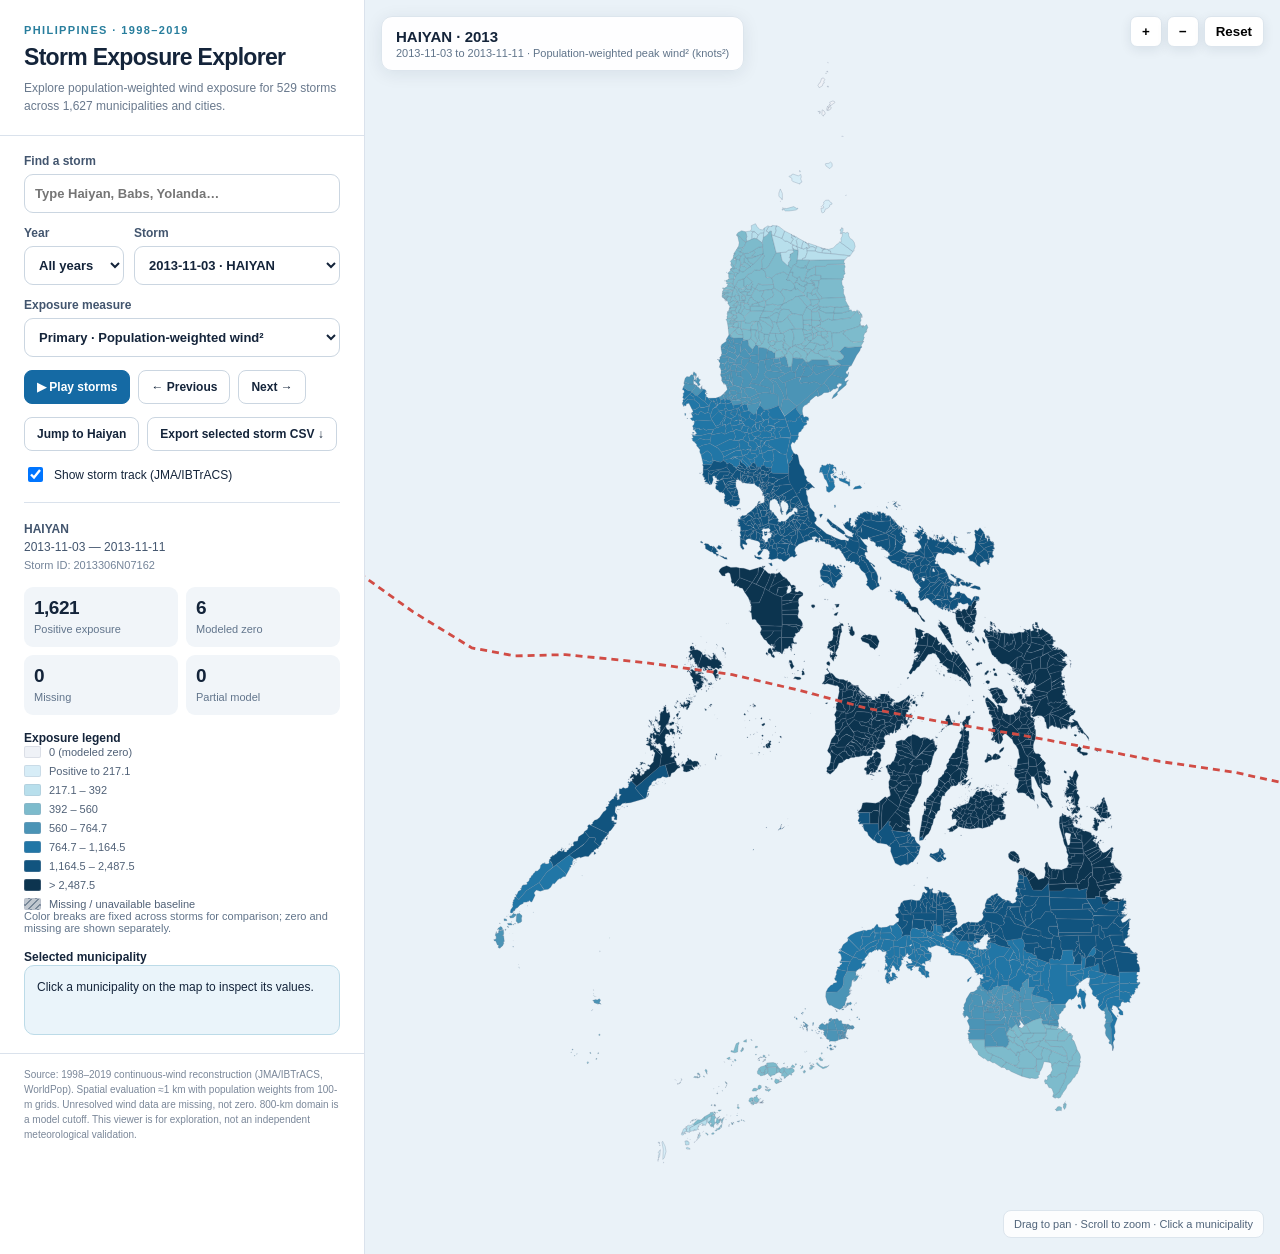
==== static/maps/typhoons/index.html @ 562e50d0 "Add interactive Philippine typhoon exposure map" ====
<!doctype html><html lang="en"><head><meta charset="utf-8"/><meta name="viewport" content="width=device-width,initial-scale=1"/><title>Philippines Storm Exposure Explorer | 1998–2019</title><style>
:root {color-scheme:light;--navy:#14243a;--muted:#69798d;--line:#dae2ec;--panel:#fff;--bg:#f4f7fb;--a:#156aa4;--tint:#eaf4fa}
*{box-sizing:border-box}body{margin:0;background:var(--bg);font-family:Inter,-apple-system,BlinkMacSystemFont,"Segoe UI",sans-serif;color:var(--navy)}
.app{display:grid;grid-template-columns:365px minmax(0,1fr);height:100vh;min-height:640px}
.side{background:white;border-right:1px solid var(--line);display:flex;flex-direction:column;overflow-y:auto;z-index:2}
.side-head{padding:24px 24px 15px;border-bottom:1px solid var(--line)}
.eyebrow{font-size:11px;letter-spacing:1.4px;font-weight:800;text-transform:uppercase;color:#287e9d}
h1{font-size:23px;line-height:1.19;letter-spacing:-.7px;margin:8px 0 8px}p{line-height:1.5}.small{font-size:12px;color:var(--muted)}
.controls{padding:18px 24px;display:grid;gap:13px}label.field{display:grid;gap:6px;color:#42556e;font-size:12px;font-weight:700}
select,input{height:39px;border:1px solid #cbd6e1;border-radius:9px;background:#fff;color:var(--navy);padding:0 10px;width:100%;font:inherit;font-size:13px;outline:none}select:focus,input:focus{border-color:#429bb3;box-shadow:0 0 0 3px #429bb321}
.control-row{display:grid;grid-template-columns:100px 1fr;gap:10px}
.buttons{display:flex;gap:8px;flex-wrap:wrap}.btn{cursor:pointer;padding:9px 12px;font-size:12px;font-weight:700;border:1px solid #cbd6e1;border-radius:8px;background:white;color:var(--navy)}.btn:hover{background:#f0f7fb}.btn.main{background:#156aa4;border-color:#156aa4;color:white}
hr{border:0;border-top:1px solid var(--line);margin:4px 0}.meta{font-size:12px;color:#42556e;line-height:1.5}.legend{display:grid;gap:7px}.legend-row{display:flex;gap:8px;align-items:center;font-size:11px;color:#506177}.swatch{width:17px;height:12px;flex-shrink:0;border:1px solid #a2aabb44;border-radius:2px}
.stats{display:grid;grid-template-columns:1fr 1fr;gap:8px}.stat{background:#f1f5f9;border-radius:9px;padding:10px}.stat b{display:block;font-size:19px;letter-spacing:-.5px}.stat span{color:#62758c;font-size:11px}
.click-info{background:#eaf4fa;border:1px solid #bcdbe8;border-radius:10px;padding:12px;font-size:12px;line-height:1.65;min-height:70px}
.main-area{position:relative;min-width:0;display:flex;flex-direction:column}.map-top{position:absolute;top:16px;left:16px;right:16px;z-index:3;pointer-events:none;display:flex;gap:10px;align-items:start;justify-content:space-between}.map-top>*{pointer-events:auto}
.map-badge{box-shadow:0 3px 18px #10243d15;background:#fffffff0;border:1px solid #dce5ed;padding:11px 14px;border-radius:11px;max-width:380px}.map-badge strong{display:block;font-size:15px}.map-badge small{display:block;margin-top:2px;color:#60748a;font-size:11px}
.map-tools{display:flex;gap:5px}.map-tools button{font-weight:700;border:1px solid #dce5ed;background:white;border-radius:7px;cursor:pointer;box-shadow:0 3px 12px #10243d15;padding:7px 11px}
.map{background:#eaf2f8;flex:1;min-height:0;overflow:hidden;position:relative;cursor:grab;touch-action:none}.map:active{cursor:grabbing}
#mapSvg{width:100%;height:100%;display:block}.muni{stroke:#64778d;stroke-width:.26;vector-effect:non-scaling-stroke;cursor:crosshair;transition:fill .06s}.muni:hover{stroke:#111827;stroke-width:1.2}.muni.chosen{stroke:#111827;stroke-width:2;filter:drop-shadow(0 0 1px #0006)}
.track{stroke:#d14c45;stroke-width:2.8;stroke-dasharray:7 5;fill:none;pointer-events:none;vector-effect:non-scaling-stroke}.track-off{display:none}
#tip{position:fixed;pointer-events:none;background:#13273aea;color:white;padding:10px 12px;border-radius:8px;box-shadow:0 5px 25px #0005;z-index:100;font-size:12px;line-height:1.6;max-width:290px;display:none}
.bottom{position:absolute;bottom:16px;right:16px;z-index:2;background:#ffffffdb;padding:7px 10px;border:1px solid #dce5ed;border-radius:8px;font-size:11px;color:#50647a}
.loader{position:absolute;inset:0;background:#f2f6fbe8;z-index:10;display:flex;flex-direction:column;align-items:center;justify-content:center;gap:12px;color:#16334b;font-weight:700}
.spinner{width:32px;height:32px;border-radius:100%;border:4px solid #d8e7f0;border-top-color:#2279a1;animation:spin .8s linear infinite}@keyframes spin{to{transform:rotate(360deg)}}
.hint{font-size:11px;color:#61748a}.footer{font-size:10px;color:#7a8799;padding:13px 24px;border-top:1px solid var(--line);line-height:1.5}
@media(max-width:820px){.app{display:flex;flex-direction:column;height:auto;min-height:100vh}.side{max-height:none}.main-area{height:76vh;min-height:540px}.controls{grid-template-columns:1fr 1fr}.wide{grid-column:1/-1}.side-head{padding:14px 18px}.controls{padding:12px 18px}.footer{padding:10px 18px}}
</style></head><body>
<div class="app"><aside class="side">
 <div class="side-head"><div class="eyebrow">Philippines · 1998–2019</div><h1>Storm Exposure Explorer</h1><p class="small" style="margin:5px 0">Explore population-weighted wind exposure for 529 storms across 1,627 municipalities and cities.</p></div>
 <div class="controls">
  <label class="field">Find a storm<input id="search" placeholder="Type Haiyan, Babs, Yolanda…" autocomplete="off"/></label>
  <div class="control-row"><label class="field">Year<select id="year"><option value="all">All years</option></select></label><label class="field">Storm<select id="storm"></select></label></div>
  <label class="field">Exposure measure<select id="metric"><option value="wind_squared_peak_kn2">Primary · Population-weighted wind²</option></select></label>
  <div class="buttons"><button class="btn main" id="play">▶ Play storms</button><button class="btn" id="prev">← Previous</button><button class="btn" id="next">Next →</button></div>
  <div class="buttons"><button class="btn" id="jump">Jump to Haiyan</button><button class="btn" id="download">Export selected storm CSV ↓</button></div>
  <label style="display:flex;gap:8px;align-items:center;font-size:12px"><input type="checkbox" id="tracktoggle" checked style="width:15px;height:15px"/>Show storm track (JMA/IBTrACS)</label>
  <hr/>
  <div id="storm-meta" class="meta">Loading storm information…</div>
  <div class="stats"><div class="stat"><b id="positive">–</b><span>Positive exposure</span></div><div class="stat"><b id="zero">–</b><span>Modeled zero</span></div><div class="stat"><b id="unresolved">–</b><span>Missing</span></div><div class="stat"><b id="partial">–</b><span>Partial model</span></div></div>
  <div class="field"><strong style="font-size:12px">Exposure legend</strong><div id="legend" class="legend"></div><div class="hint">Color breaks are fixed across storms for comparison; zero and missing are shown separately.</div></div>
  <div class="field"><strong style="font-size:12px">Selected municipality</strong><div id="detail" class="click-info">Click a municipality on the map to inspect its values.</div></div>
 </div>
 <div class="footer">Source: 1998–2019 continuous-wind reconstruction (JMA/IBTrACS, WorldPop). Spatial evaluation ≈1 km with population weights from 100-m grids. Unresolved wind data are missing, not zero. 800-km domain is a model cutoff. This viewer is for exploration, not an independent meteorological validation.</div>
</aside><section class="main-area">
 <div class="map-top"><div class="map-badge"><strong id="map-title">Select a storm</strong><small id="map-sub">Population-weighted wind exposure by municipality</small></div><div class="map-tools"><button id="zin" title="Zoom in">+</button><button id="zout" title="Zoom out">−</button><button id="reset" title="Reset map zoom">Reset</button></div></div>
 <div id="map" class="map"><svg id="mapSvg" xmlns="http://www.w3.org/2000/svg" viewBox="0 0 1000 1370" preserveAspectRatio="xMidYMid meet"><defs><pattern id="misspat" width="8" height="8" patternUnits="userSpaceOnUse"><rect width="8" height="8" fill="#c0c7cf"/><path d="M0 8L8 0" stroke="#788898" stroke-width="1"/></pattern></defs><g id="zoom"><g id="polygons"></g><path id="trackpath" class="track"/></g></svg><div class="bottom">Drag to pan · Scroll to zoom · Click a municipality</div></div>
 <div id="loader" class="loader"><div class="spinner"></div><div id="loading-text">Loading 529-storm exposure data…</div></div>
</section></div><div id="tip"></div>
<script>
const GEO=[{"k":"1_1","n":"Bangued","p":"Abra","d":"M409.0,318.4L415.7,323.4L414.6,324.0L412.9,323.0L411.5,323.7L411.8,326.5L414.1,329.2L409.3,328.5L408.8,322.7L406.4,319.5L406.1,316.5L403.6,314.5L405.0,312.1L409.1,316.4Z"},{"k":"1_2","n":"Boliney","p":"Abra","d":"M431.2,334.4L437.3,335.9L435.4,339.9L421.1,340.2L420.6,334.6Z"},{"k":"1_3","n":"Bucay","p":"Abra","d":"M417.5,322.1L422.3,323.0L422.8,325.1L420.7,325.4L418.1,331.6L414.5,331.6L414.1,329.2L413.0,327.8L415.9,328.0L415.1,324.0Z"},{"k":"1_4","n":"Bucloc","p":"Abra","d":"M431.2,334.4L422.6,334.6L422.6,332.5L429.6,330.7Z"},{"k":"1_5","n":"Daguioman","p":"Abra","d":"M436.6,328.1L437.9,329.1L437.3,335.9L431.2,334.4L429.6,330.7Z"},{"k":"1_6","n":"Danglas","p":"Abra","d":"M415.0,313.7L411.3,316.5L410.1,315.1L408.5,315.7L405.0,312.1L407.5,306.7L414.0,304.5L414.2,312.4Z"},{"k":"1_7","n":"Dolores","p":"Abra","d":"M417.5,316.2L421.9,316.4L421.7,317.7L420.7,318.9L419.6,318.9L419.7,319.6L413.4,318.8L416.7,314.8Z"},{"k":"1_8","n":"La Paz","p":"Abra","d":"M416.1,316.1L413.1,319.2L410.2,319.5L409.0,318.5L408.5,315.7L410.1,315.1L411.1,316.5L412.9,316.2L415.7,313.0L417.0,313.1Z"},{"k":"1_9","n":"Lacub","p":"Abra","d":"M433.7,311.2L446.5,310.9L447.0,315.1L444.7,316.3L431.3,318.1L426.4,315.6L429.7,309.8Z"},{"k":"1_10","n":"Lagangilang","p":"Abra","d":"M426.4,315.6L422.3,323.0L418.3,322.9L417.5,322.1L417.9,319.9L417.2,319.4L419.7,319.6L419.6,318.9L420.7,318.9L421.7,317.7L422.1,312.8Z"},{"k":"1_11","n":"Lagayan","p":"Abra","d":"M423.7,307.8L419.8,312.1L417.7,311.5L416.9,312.1L417.0,313.1L415.0,313.7L414.2,312.4L414.0,304.5L417.0,302.2Z"},{"k":"1_12","n":"Langiden","p":"Abra","d":"M408.7,322.4L408.7,323.5L405.0,322.5L404.2,324.1L400.7,324.1L400.8,321.1L403.6,314.5L406.1,316.5L406.4,319.5Z"},{"k":"1_13","n":"Licuan-Baay","p":"Abra","d":"M431.1,318.1L435.7,317.5L435.4,320.1L433.3,324.1L435.6,325.9L436.6,328.2L429.6,330.7L424.6,327.8L422.1,323.8L426.4,315.6Z"},{"k":"1_14","n":"Luba","p":"Abra","d":"M414.8,336.3L416.7,338.2L420.9,338.4L421.1,340.2L414.8,346.3L410.5,343.1L413.0,338.2Z"},{"k":"1_15","n":"Malibcong","p":"Abra","d":"M446.0,324.1L437.6,329.1L435.6,325.9L433.3,324.1L435.4,320.1L435.7,317.5L444.7,316.3L446.7,322.0Z"},{"k":"1_16","n":"Manabo","p":"Abra","d":"M414.5,331.6L419.7,332.1L419.2,333.3L420.6,334.6L420.9,338.4L416.7,338.2L414.3,335.5L413.6,333.7Z"},{"k":"1_17","n":"PeÃ±arrubia","p":"Abra","d":"M414.6,324.0L415.9,326.2L415.4,328.2L412.9,327.7L411.5,325.6L411.9,323.3Z"},{"k":"1_18","n":"Pidigan","p":"Abra","d":"M405.7,323.2L407.5,322.7L409.2,324.0L409.4,327.9L407.6,329.8L403.9,325.7L404.3,323.0L405.0,322.5Z"},{"k":"1_19","n":"Pilar","p":"Abra","d":"M407.3,332.8L411.3,333.6L411.1,335.7L410.0,338.7L408.8,339.1L408.6,342.3L405.7,342.5L404.4,339.5L404.7,337.9Z"},{"k":"1_20","n":"Sallapadan","p":"Abra","d":"M429.6,330.7L422.6,332.5L422.6,334.6L420.8,334.6L419.2,333.3L419.7,332.1L418.1,331.6L420.7,325.4L422.8,325.1L424.6,327.8Z"},{"k":"1_21","n":"San Isidro","p":"Abra","d":"M410.2,330.8L411.0,333.5L407.3,332.8L407.6,329.8L408.8,328.5L414.1,329.2L414.1,330.7Z"},{"k":"1_22","n":"San Juan","p":"Abra","d":"M424.2,310.9L422.1,312.8L421.9,316.4L417.5,316.2L416.6,314.4L416.9,311.9L419.8,312.1L422.4,309.2Z"},{"k":"1_23","n":"San Quintin","p":"Abra","d":"M404.0,325.6L407.7,330.2L403.3,328.5L400.4,329.9L399.3,329.3L399.2,327.4L400.7,324.1L404.2,324.1Z"},{"k":"1_24","n":"Tayum","p":"Abra","d":"M415.5,318.7L417.9,319.9L417.5,322.1L415.7,323.4L410.4,319.5Z"},{"k":"1_25","n":"Tineg","p":"Abra","d":"M435.7,295.1L437.6,297.4L438.4,303.0L439.7,303.7L442.9,303.1L445.3,304.8L446.5,310.9L434.0,311.3L429.7,309.8L426.4,315.6L422.1,312.8L424.2,310.9L422.4,309.2L423.7,307.8L417.0,302.2L417.4,301.2L418.4,299.6L422.2,298.4L425.8,294.9L431.4,295.6L432.7,293.6Z"},{"k":"1_26","n":"Tubo","p":"Abra","d":"M435.4,339.9L431.8,346.9L431.8,349.4L430.3,351.3L423.3,351.3L420.9,353.4L418.1,353.5L415.3,353.1L414.9,351.6L413.7,350.8L414.8,350.5L415.2,348.6L414.2,347.2L421.1,340.2Z"},{"k":"1_27","n":"Villaviciosa","p":"Abra","d":"M414.1,330.7L413.6,333.7L414.8,336.3L413.0,338.2L410.5,343.1L408.6,342.3L408.8,339.1L410.0,338.7L411.3,334.0L410.2,330.8Z"},{"k":"2_28","n":"Buenavista","p":"Agusan del Norte","d":"M762.8,950.1L763.4,961.4L765.7,963.8L765.6,965.7L747.4,966.6L747.6,960.6L755.8,960.1L758.7,950.2L761.2,950.8Z"},{"k":"2_29","n":"Butuan City","p":"Agusan del Norte","d":"M771.7,945.6L783.7,945.5L780.8,950.1L778.9,955.7L779.0,958.8L776.7,963.0L777.8,965.2L765.6,965.7L765.7,963.8L763.4,961.4L762.8,950.1L768.1,947.7L771.8,948.1Z"},{"k":"2_30","n":"Cabadbaran City","p":"Agusan del Norte","d":"M785.4,933.2L786.0,937.1L784.4,943.3L773.1,943.4L771.6,944.7L768.8,944.7L769.1,943.1L768.1,940.2L768.8,939.8L768.2,940.0L767.9,938.5L771.9,938.6L771.9,935.8L775.6,935.8L775.7,932.8Z"},{"k":"2_31","n":"Carmen","p":"Agusan del Norte","d":"M747.3,946.8L750.4,949.6L752.4,949.6L750.7,952.1L750.8,960.3L747.6,960.6L746.9,959.6L748.7,958.2L748.2,956.8L747.2,956.8L747.2,955.3L746.0,954.6L747.2,952.1L745.0,942.2L745.9,942.4Z"},{"k":"2_32","n":"Jabonga","p":"Agusan del Norte","d":"M765.7,915.7L768.0,923.9L769.7,923.4L770.7,920.9L784.3,920.9L784.5,927.2L770.3,926.8L766.1,925.6L764.3,922.6L762.9,917.4Z"},{"k":"2_33","n":"Kitcharao","p":"Agusan del Norte","d":"M769.5,917.5L769.5,917.7L769.3,917.5ZM769.8,917.2L769.4,917.2L769.8,917.0ZM784.2,920.9L770.7,920.9L770.8,915.5L780.1,917.2L782.8,918.8Z"},{"k":"2_34","n":"Las Nieves","p":"Agusan del Norte","d":"M777.8,965.2L779.2,971.0L766.3,970.8L761.9,973.8L747.7,973.8L747.4,966.6Z"},{"k":"2_35","n":"Magallanes","p":"Agusan del Norte","d":"M771.6,944.7L771.8,948.1L768.8,948.3L768.1,947.5L769.0,946.7L768.1,947.2L767.9,947.8L767.3,947.0L768.8,944.7Z"},{"k":"2_37","n":"Nasipit","p":"Agusan del Norte","d":"M754.5,949.9L758.7,950.2L755.8,960.1L750.8,960.3L750.7,952.1L752.4,949.6L754.2,949.7L753.8,950.9L754.3,951.3Z"},{"k":"2_38","n":"Remedios T. Romualdez","p":"Agusan del Norte","d":"M784.4,943.3L783.7,945.5L771.7,945.6L771.7,944.4L773.1,943.4Z"},{"k":"2_39","n":"Santiago","p":"Agusan del Norte","d":"M785.3,933.0L769.9,932.5L767.9,926.0L770.3,926.8L784.5,927.2Z"},{"k":"2_40","n":"Tubay","p":"Agusan del Norte","d":"M767.9,926.0L769.9,932.5L775.7,932.8L775.6,935.8L771.9,935.8L771.9,938.6L767.9,938.5L768.7,934.8L766.8,931.1L767.1,929.2L766.1,925.6Z"},{"k":"3_41","n":"Bayugan City","p":"Agusan del Sur","d":"M795.0,953.5L795.3,957.0L792.9,957.6L790.6,960.7L790.4,963.1L791.2,966.0L789.7,970.8L779.9,973.1L777.9,965.5L781.1,965.6L780.5,964.6L784.0,961.2L786.8,961.2L786.3,960.2L787.2,958.9L792.8,953.9Z"},{"k":"3_42","n":"Bunawan","p":"Agusan del Sur","d":"M795.7,1001.0L812.9,1000.7L822.8,1001.1L811.5,1014.5L804.8,1014.5L804.8,1012.0L802.2,1011.8L802.2,1010.1L796.1,1012.5L796.8,1010.3L795.5,1009.5L795.1,1006.6L796.4,1005.6L795.3,1003.0L796.1,1001.7Z"},{"k":"3_43","n":"Esperanza","p":"Agusan del Sur","d":"M789.7,970.8L788.2,975.5L788.9,979.5L788.2,981.9L748.0,981.0L747.7,973.8L761.9,973.8L766.3,970.8L779.2,971.0L779.9,973.1Z"},{"k":"3_44","n":"La Paz","p":"Agusan del Sur","d":"M749.0,994.4L791.1,993.4L791.2,995.1L792.6,995.0L791.9,995.2L793.2,995.6L792.9,996.4L794.1,995.8L793.4,996.5L794.5,996.9L795.3,998.8L794.8,999.1L796.5,1000.6L795.7,1001.0L796.1,1001.7L795.3,1003.0L795.8,1004.8L756.2,1004.1L755.1,1003.7L754.2,1000.1L752.8,999.9L751.7,997.6L750.3,997.4Z"},{"k":"3_45","n":"Loreto","p":"Agusan del Sur","d":"M756.2,1004.1L796.1,1004.9L796.4,1005.6L795.2,1007.2L795.5,1009.6L796.6,1009.8L796.7,1010.9L796.1,1012.5L793.7,1013.7L793.7,1019.4L757.8,1019.2L758.3,1016.3L756.9,1014.7L757.2,1010.9L755.7,1007.8Z"},{"k":"3_46","n":"Prosperidad","p":"Agusan del Sur","d":"M802.5,974.7L803.0,979.8L798.3,979.8L798.3,981.9L788.2,981.9L788.9,979.5L788.2,975.5L791.2,966.0L790.4,963.1L790.6,960.7L794.1,957.0L795.2,956.9L795.8,958.6L799.1,962.3L800.8,968.0L803.9,972.7L804.2,973.5Z"},{"k":"3_47","n":"Rosario","p":"Agusan del Sur","d":"M804.8,992.1L808.0,992.4L810.2,994.3L816.1,995.0L821.9,994.6L823.4,992.5L822.5,997.2L824.3,999.3L824.2,1001.0L796.5,1000.6L794.8,999.1L795.3,998.8L794.5,996.9L793.4,996.5L794.1,995.8L792.9,996.4L793.2,995.6L791.8,994.7L791.3,995.2L791.5,994.2L790.9,994.0L791.1,993.4L795.0,993.3L797.8,996.8L800.0,996.1L800.0,993.7Z"},{"k":"3_48","n":"San Francisco","p":"Agusan del Sur","d":"M798.3,979.8L804.8,980.5L806.1,988.1L810.9,987.7L807.4,991.6L808.0,992.4L804.3,992.1L800.2,993.7L800.0,996.1L797.8,996.8L788.2,981.9L798.3,981.9Z"},{"k":"3_49","n":"San Luis","p":"Agusan del Sur","d":"M748.0,981.0L788.2,981.9L791.4,987.3L786.0,987.4L786.1,988.1L784.2,988.2L784.0,993.5L749.0,994.4Z"},{"k":"3_50","n":"Santa Josefa","p":"Agusan del Sur","d":"M803.2,1011.4L804.8,1012.0L804.8,1016.4L807.5,1018.9L808.2,1025.1L806.3,1026.7L802.9,1024.7L802.1,1022.9L802.2,1011.8Z"},{"k":"3_51","n":"Sibagat","p":"Agusan del Sur","d":"M786.8,959.5L786.8,961.2L784.0,961.2L780.5,964.6L781.1,965.6L777.9,965.5L776.7,963.0L779.0,958.8L779.0,955.3L780.8,950.1L782.6,948.1L784.5,943.7L785.9,937.9L785.1,931.8L786.5,932.5L786.9,934.0L793.5,942.4L794.9,948.3L795.0,953.5L792.8,953.9Z"},{"k":"3_52","n":"Talacogon","p":"Agusan del Sur","d":"M791.4,987.3L795.0,993.3L784.0,993.5L784.2,988.2L786.1,988.1L786.0,987.4Z"},{"k":"3_53","n":"Trento","p":"Agusan del Sur","d":"M820.0,1009.3L824.5,1013.5L829.3,1013.0L824.9,1017.2L828.2,1018.2L828.6,1021.9L814.2,1022.0L808.2,1025.1L807.5,1018.9L804.8,1016.4L804.8,1014.5L811.5,1014.5L819.2,1005.2L818.1,1009.0Z"},{"k":"3_54","n":"Veruela","p":"Agusan del Sur","d":"M802.2,1010.1L802.0,1022.3L779.3,1022.1L757.9,1023.1L757.8,1019.2L793.7,1019.4L794.2,1013.0Z"},{"k":"4_55","n":"Altavas","p":"Aklan","d":"M546.9,762.5L548.2,764.7L550.0,765.2L550.2,763.9L551.9,764.1L549.7,767.1L547.6,768.1L540.8,768.0L540.3,765.9L541.8,762.7Z"},{"k":"4_56","n":"Balete","p":"Aklan","d":"M538.6,758.2L539.3,759.7L541.2,760.8L541.8,762.8L540.4,765.4L540.8,768.0L539.8,768.0L537.7,771.4L535.9,769.9L537.8,765.7L536.6,765.9L535.3,763.9L537.2,760.4L536.9,758.5Z"},{"k":"4_57","n":"Banga","p":"Aklan","d":"M536.1,754.5L537.0,755.0L538.3,758.0L536.9,758.5L537.2,760.4L535.3,763.9L533.7,764.0L532.3,762.0L533.9,759.9L533.7,756.3Z"},{"k":"4_58","n":"Batan","p":"Aklan","d":"M547.2,759.5L550.0,760.9L548.3,761.6L548.4,762.0L549.6,761.8L550.2,760.7L552.8,761.7L553.0,762.6L552.3,761.6L550.2,762.3L553.1,762.8L553.0,764.0L550.2,763.9L550.0,765.2L548.2,764.7L546.5,762.0ZM543.1,758.9L542.9,759.5L542.1,759.4ZM538.6,758.4L540.5,757.7L542.3,760.2L543.4,760.1L543.7,758.6L545.1,759.2L546.5,761.8L545.6,761.9L544.7,760.6L543.4,760.7L544.0,762.4L541.7,762.7L541.2,760.8L539.3,759.7Z"},{"k":"4_59","n":"Buruanga","p":"Aklan","d":"M503.9,739.3L511.8,742.9L506.4,743.0L502.9,746.1L499.6,747.3L502.3,743.5L502.6,737.7Z"},{"k":"4_60","n":"Ibajay","p":"Aklan","d":"M518.4,742.4L522.9,742.7L525.4,744.1L526.2,744.1L527.1,743.6L527.3,743.6L525.8,751.1L525.7,755.5L525.0,756.4L521.3,755.8L524.0,750.5L522.0,746.9L518.9,746.1L518.0,744.3Z"},{"k":"4_61","n":"Kalibo","p":"Aklan","d":"M536.8,752.3L536.4,752.6L536.7,752.1ZM538.7,750.0L541.1,753.6L539.0,754.7L538.3,753.7L537.0,755.0L536.1,754.5L536.1,753.1L537.0,751.9L536.8,751.4L537.0,751.1ZM539.0,750.0L538.8,750.0L539.1,750.0ZM539.0,749.9L539.1,749.9L538.9,749.9ZM538.6,749.7L539.0,749.8L538.6,749.9ZM538.5,750.1L538.2,749.8L538.8,749.5ZM539.1,749.4L539.2,749.8L538.9,749.7ZM538.9,749.5L539.0,749.5L538.8,749.6ZM538.1,749.1L538.3,750.2L537.8,750.7ZM538.2,749.1L539.0,749.3L538.3,749.7Z"},{"k":"4_62","n":"Lezo","p":"Aklan","d":"M535.6,754.4L536.0,754.6L535.6,754.7ZM536.0,753.6L534.2,755.2L531.8,753.8L533.9,751.5L535.4,752.3Z"},{"k":"4_63","n":"Libacao","p":"Aklan","d":"M536.2,765.2L536.6,765.9L537.7,765.5L537.8,766.6L535.9,769.8L536.5,771.6L534.8,775.4L531.1,778.7L525.6,780.2L529.8,774.6L529.7,770.7L530.9,767.8L532.5,766.3L534.6,766.6Z"},{"k":"4_64","n":"Madalag","p":"Aklan","d":"M532.5,761.5L532.4,762.7L533.5,763.8L535.3,763.9L536.2,765.2L534.6,766.6L532.5,766.3L530.9,767.8L529.7,770.7L529.8,774.6L525.6,780.2L524.3,778.0L524.9,774.8L523.3,773.9L523.0,770.6L520.9,768.8L521.0,766.1L522.3,764.0Z"},{"k":"4_65","n":"Makato","p":"Aklan","d":"M533.2,748.6L534.4,749.1L534.5,749.6ZM533.1,748.4L534.0,748.9L534.1,749.0L533.7,748.9ZM531.9,748.5L533.0,748.5L533.2,749.0ZM532.5,748.2L532.4,748.2L532.4,748.1ZM533.1,748.4L532.3,748.0L532.2,747.7L532.4,748.0ZM531.7,747.8L532.2,748.2L531.9,748.5L532.2,748.6L532.0,748.7L532.2,748.8L532.0,749.1L532.2,749.4L532.3,748.6L533.6,749.3L533.5,752.2L531.8,753.8L526.5,754.2L528.0,751.0Z"},{"k":"4_66","n":"Malay","p":"Aklan","d":"M507.4,734.5L509.3,736.8L511.8,742.9L503.9,739.3L502.5,737.6L507.0,736.1ZM508.1,734.1L507.9,734.0L507.9,733.9ZM505.4,730.1L505.9,732.6L507.2,733.3L506.8,734.4L504.2,731.3Z"},{"k":"4_67","n":"Malinao","p":"Aklan","d":"M531.1,753.8L534.8,755.1L534.7,755.5L533.8,756.0L533.6,756.4L533.3,756.6L533.1,756.8L533.9,756.6L533.3,761.0L522.3,764.0L521.2,762.3L522.0,759.5L521.3,755.8L524.9,756.4L525.8,754.3Z"},{"k":"4_68","n":"Nabas","p":"Aklan","d":"M508.5,735.2L511.0,736.4L514.7,740.6L518.4,742.4L518.0,744.3L518.9,746.1L517.7,746.2L511.8,742.9Z"},{"k":"4_69","n":"New Washington","p":"Aklan","d":"M542.8,758.9L542.6,758.8L542.6,758.7ZM542.9,758.1L543.5,758.2L542.5,758.4ZM540.4,757.8L540.4,757.8L540.4,757.9ZM542.5,757.3L542.5,758.2L542.2,758.2ZM541.9,756.7L541.6,756.6L541.8,756.4ZM542.2,755.7L542.5,756.5L544.6,758.6L542.7,757.3ZM540.4,755.6L540.9,755.4L540.8,755.9ZM541.2,753.7L547.0,758.5L546.6,759.7L540.8,754.5L539.3,755.5L540.1,756.9L541.3,757.1L540.8,757.4L541.6,757.4L541.3,758.1L542.1,758.9L540.7,758.7L540.5,757.7L539.7,758.3L538.2,757.9L536.8,755.5L537.3,754.5L538.3,753.7L538.9,754.7L539.8,754.0L540.3,754.5Z"},{"k":"4_70","n":"Numancia","p":"Aklan","d":"M537.7,749.7L537.3,749.6L537.6,749.3ZM535.3,749.3L535.5,749.4L535.3,749.4ZM537.5,749.5L537.9,749.3L537.9,749.6ZM537.9,749.1L537.9,749.3L537.8,749.1ZM535.7,749.5L537.6,749.1L537.0,749.6L537.7,750.7L536.0,753.1L533.9,751.5L533.3,749.8L535.7,749.3L535.7,749.6L536.2,750.4ZM534.5,749.5L534.8,749.1L535.2,749.3Z"},{"k":"4_71","n":"Tangalan","p":"Aklan","d":"M527.6,745.1L528.9,745.6L529.9,745.0L531.8,747.5L528.3,750.6L526.5,754.2L525.8,754.3L527.3,743.6Z"},{"k":"5_72","n":"Bacacay","p":"Albay","d":"M647.3,639.0L647.2,638.9L647.2,638.9ZM644.8,637.5L646.1,638.0L647.4,640.5L644.7,639.7L644.2,638.2ZM645.0,637.2L644.3,637.3L644.4,637.0ZM645.8,636.3L645.5,636.5L645.6,636.2ZM650.5,635.4L650.3,635.5L650.4,635.2ZM640.0,633.8L643.6,636.1L643.6,638.4L644.6,639.6L639.2,636.7L638.9,635.8ZM652.6,633.4L653.2,634.7L651.6,634.6L652.4,634.2L651.9,633.7ZM650.5,632.7L650.9,632.6L650.9,632.7ZM647.1,631.4L648.0,632.2L648.6,631.6L650.2,632.2L650.2,632.9L651.9,633.1L651.4,634.4L648.6,636.5L650.5,639.5L648.5,640.6L647.7,640.7L647.5,638.5L647.0,639.4L646.1,637.2L645.2,637.1L646.2,636.7L646.2,634.1L646.9,634.0L646.0,632.9Z"},{"k":"5_74","n":"Camalig","p":"Albay","d":"M632.6,644.5L633.5,651.9L632.2,652.6L629.4,652.0L627.0,650.3L624.5,650.8L628.3,646.3L630.6,640.5L634.0,638.5Z"},{"k":"5_75","n":"Daraga","p":"Albay","d":"M636.0,648.7L636.6,653.4L637.6,655.2L632.9,655.1L629.9,656.2L629.2,655.4L629.4,654.4L631.6,653.8L631.9,652.2L633.5,651.9L632.5,644.8L634.0,638.5L637.1,645.1Z"},{"k":"5_76","n":"Guinobatan","p":"Albay","d":"M628.3,646.3L623.7,651.7L622.6,650.5L621.7,650.7L620.2,648.5L619.1,648.4L622.1,644.4L630.2,636.7L634.0,638.5L630.6,640.5Z"},{"k":"5_77","n":"Jovellar","p":"Albay","d":"M627.0,650.3L631.9,652.3L631.6,653.8L629.4,654.4L628.9,655.5L625.9,654.7L620.4,656.7L620.2,655.2L623.6,653.0L624.5,650.8Z"},{"k":"5_78","n":"Legazpi City","p":"Albay","d":"M639.4,646.5L640.2,647.6L641.1,647.5L641.4,648.5L640.6,650.5L638.8,650.5L639.9,651.5L639.0,652.3L641.6,653.6L643.2,653.1L646.9,654.0L642.2,656.1L640.1,658.0L638.4,657.0L636.6,653.4L636.0,648.7L637.1,645.1L634.0,638.5L639.8,641.8Z"},{"k":"5_79","n":"Libon","p":"Albay","d":"M612.3,632.1L615.8,633.5L618.0,636.4L614.9,641.0L605.3,648.0L605.1,646.2L606.7,644.7L606.2,643.3L607.9,642.5L604.1,637.6L609.6,634.3L610.5,635.3L611.5,635.0L611.8,632.7Z"},{"k":"5_80","n":"Ligao City","p":"Albay","d":"M631.0,635.2L634.0,638.5L630.2,636.7L622.1,644.4L619.1,648.6L612.7,650.6L612.6,654.6L611.4,654.2L610.4,655.4L607.3,656.5L606.5,655.2L608.5,654.2L614.3,646.5L616.2,645.6L617.4,641.8L618.6,640.4L619.5,640.7L627.8,633.9Z"},{"k":"5_81","n":"Malilipot","p":"Albay","d":"M636.8,632.3L639.6,633.5L639.6,634.9L634.0,638.5L635.6,632.7ZM645.3,632.0L646.8,631.4L646.0,632.9Z"},{"k":"5_82","n":"Malinao","p":"Albay","d":"M635.4,627.3L636.1,626.8L637.0,629.0L631.3,632.6L626.4,630.7L626.0,629.8L626.6,628.0L632.7,625.8L635.3,625.5L636.1,626.5Z"},{"k":"5_83","n":"Manito","p":"Albay","d":"M647.0,647.1L650.2,646.7L650.5,648.1L652.6,648.4L650.3,653.8L649.3,654.3L643.2,653.2L645.0,650.9L645.2,648.9L646.5,649.0Z"},{"k":"5_84","n":"Oas","p":"Albay","d":"M605.0,653.3L604.9,653.4L605.0,653.3ZM627.8,633.9L619.5,640.7L618.6,640.4L617.4,641.8L616.2,645.6L614.3,646.5L608.5,654.2L606.4,655.2L605.8,653.0L604.5,652.8L605.6,651.1L605.3,648.0L614.9,641.0L618.0,636.4L623.1,636.7L626.8,631.2Z"},{"k":"5_85","n":"Pio Duran","p":"Albay","d":"M619.6,648.4L624.0,652.1L622.4,654.1L620.2,655.2L620.4,656.7L619.1,657.8L615.3,654.2L613.7,653.6L612.6,654.6L612.7,650.6Z"},{"k":"5_86","n":"Polangui","p":"Albay","d":"M626.2,628.0L626.0,629.8L627.0,631.0L623.1,636.7L618.0,636.4L615.8,633.5L613.4,632.9L613.4,631.8L615.7,630.6L617.5,630.0L619.6,630.8Z"},{"k":"5_87","n":"Rapu-Rapu","p":"Albay","d":"M660.6,640.5L661.1,640.8L660.9,640.9ZM666.4,639.8L671.9,641.5L672.8,644.2L670.6,644.5L667.1,643.2L664.7,643.3L661.3,641.9ZM655.7,635.8L655.9,638.0L657.3,636.0L658.3,636.3L659.1,638.1L660.3,637.4L659.6,636.8L660.3,636.6L664.3,638.1L661.8,638.6L662.2,639.6L658.7,641.2L656.5,640.5L656.4,639.6L653.4,639.9L650.8,637.8L651.3,636.7L650.3,636.0L653.4,635.8L654.8,636.5ZM654.7,635.0L653.9,635.5L654.1,634.5Z"},{"k":"5_88","n":"Santo Domingo","p":"Albay","d":"M639.2,636.7L646.9,640.6L641.6,639.6L639.8,641.8L634.0,638.5L638.9,635.8Z"},{"k":"5_89","n":"Tabaco City","p":"Albay","d":"M637.0,629.0L638.1,632.4L635.6,632.7L634.0,638.5L631.0,635.2L627.8,633.9L626.8,631.2L629.7,631.5L631.2,632.6ZM639.9,627.3L641.9,627.9L641.7,628.4L643.0,628.2L644.4,630.1L646.2,630.0L644.9,631.9L640.7,628.8Z"},{"k":"5_90","n":"Tiwi","p":"Albay","d":"M627.9,618.8L629.6,621.1L633.4,622.1L635.3,625.5L626.5,628.0L626.7,624.8L624.2,622.2L623.6,620.2L624.4,619.1Z"},{"k":"6_91","n":"Anini-Y","p":"Antique","d":"M505.1,845.3L505.3,845.7L504.9,845.6ZM510.9,841.3L513.2,842.1L508.3,846.3L504.5,843.4L505.0,841.2L508.5,842.3Z"},{"k":"6_92","n":"Barbaza","p":"Antique","d":"M524.3,778.0L525.9,781.0L525.9,785.0L521.0,785.9L519.6,787.0L519.0,788.8L516.1,790.3L513.6,790.4L513.5,788.4L514.9,786.4L514.6,784.7L516.1,784.8L516.9,783.6L518.7,783.0L519.4,780.2L520.2,780.2L520.6,778.9L522.6,779.2L523.0,777.7Z"},{"k":"6_93","n":"Belison","p":"Antique","d":"M513.9,812.5L513.1,814.8L509.9,814.9L509.0,816.6L507.4,815.8L508.6,812.3Z"},{"k":"6_94","n":"Bugasong","p":"Antique","d":"M526.3,786.9L526.9,790.8L528.7,793.3L524.6,794.5L519.0,800.9L518.1,803.3L516.1,804.1L513.9,802.9L513.9,801.7L514.9,800.6L514.1,797.7L516.5,797.0L518.7,797.9L521.5,793.3L522.1,789.5L522.4,790.0L524.2,787.9Z"},{"k":"6_95","n":"Caluya","p":"Antique","d":"M461.7,740.6L461.5,740.6L461.5,740.5ZM461.3,740.2L461.2,740.3L461.1,740.2ZM459.0,739.8L459.5,740.5L458.7,740.0ZM469.7,739.7L475.4,740.1L476.7,741.3L475.6,742.7L472.9,742.8L469.9,741.5L468.3,742.1ZM469.6,736.6L470.0,736.8L469.7,736.7ZM469.3,736.1L469.5,736.4L469.3,736.2ZM467.1,735.8L467.7,736.5L466.9,736.0ZM478.5,732.9L480.2,734.7L479.7,735.1L480.6,736.9L478.4,738.0L477.4,737.1L477.9,734.7L477.3,733.7ZM473.7,733.0L472.6,733.3L473.3,732.3ZM479.4,731.3L478.6,732.2L478.8,730.7ZM464.4,724.8L464.3,724.8L464.3,724.8ZM463.2,724.7L463.4,724.7L463.3,724.8ZM479.8,722.3L480.7,722.7L479.6,723.0ZM463.9,721.5L466.2,721.9L468.0,727.0L469.2,727.8L466.4,731.3L464.5,727.6L464.7,726.1L464.0,726.1L465.9,725.0L465.2,724.4L464.6,725.1L464.0,724.5L464.4,723.7L463.4,723.9L463.1,723.7L464.0,722.7L463.4,722.7Z"},{"k":"6_96","n":"Culasi","p":"Antique","d":"M487.1,779.7L486.9,779.8L486.9,779.7ZM512.3,772.7L513.1,772.7L512.0,773.0ZM505.7,768.0L504.8,769.3L503.0,768.6L504.6,768.1ZM521.6,765.1L520.9,768.8L523.0,770.6L523.3,773.9L524.9,774.8L524.3,778.0L515.4,776.8L514.7,773.0L515.5,770.4L514.8,768.7L516.3,768.2L517.2,766.2L518.8,765.1ZM488.1,758.6L488.7,758.8L489.0,759.7L488.4,759.6Z"},{"k":"6_97","n":"Hamtic","p":"Antique","d":"M509.8,821.5L516.7,825.4L513.5,830.5L512.6,834.1L508.6,833.3L509.4,826.9L508.1,822.8Z"},{"k":"6_98","n":"Laua-An","p":"Antique","d":"M525.7,787.6L522.4,790.0L522.1,789.5L521.5,793.3L518.7,797.9L516.5,797.0L514.0,797.8L513.6,790.4L516.1,790.3L519.0,788.8L519.6,787.0L521.0,785.9L525.9,785.0Z"},{"k":"6_99","n":"Libertad","p":"Antique","d":"M506.2,743.1L511.6,743.0L512.1,744.2L511.4,748.7L505.0,747.0L502.6,747.8L499.6,747.3L502.9,746.1Z"},{"k":"6_100","n":"Pandan","p":"Antique","d":"M517.3,746.0L519.8,746.1L522.8,747.7L524.0,750.5L522.9,753.6L520.5,753.3L519.3,754.2L518.0,754.0L518.3,751.5L516.2,749.1L514.2,749.5L511.4,748.7L512.1,744.4L511.6,743.0Z"},{"k":"6_101","n":"Patnongon","p":"Antique","d":"M517.0,811.1L515.7,813.1L512.8,812.0L508.6,812.3L509.9,808.0L513.9,802.9L516.1,804.1L517.8,807.1Z"},{"k":"6_102","n":"San Jose","p":"Antique","d":"M507.7,815.7L508.9,816.4L509.7,820.4L511.5,821.1L509.4,821.4L508.2,823.4L506.3,822.2L505.4,820.3Z"},{"k":"6_103","n":"San Remigio","p":"Antique","d":"M534.6,807.6L532.5,808.3L531.4,810.8L530.1,810.6L525.7,815.1L525.6,816.4L515.7,816.8L513.1,814.8L513.9,812.6L516.0,812.8L517.4,809.8L519.3,808.6L520.7,806.0L525.9,802.4L533.6,806.0Z"},{"k":"6_104","n":"Sebaste","p":"Antique","d":"M520.6,753.4L522.9,753.6L521.3,756.1L522.0,759.5L521.2,762.3L522.3,764.3L517.2,766.2L516.7,763.4L518.4,755.8L518.0,754.0L519.3,754.2Z"},{"k":"6_105","n":"Sibalom","p":"Antique","d":"M513.1,814.8L515.7,816.8L525.6,816.4L523.8,820.8L522.2,821.1L516.7,825.4L513.6,824.1L510.6,821.7L511.5,821.1L509.3,819.6L508.9,817.1L509.8,815.0Z"},{"k":"6_106","n":"Tibiao","p":"Antique","d":"M515.3,776.8L523.0,777.7L522.6,779.2L520.7,778.9L520.2,780.2L519.4,780.2L518.7,783.0L515.3,785.0L513.0,781.1Z"},{"k":"6_107","n":"Tobias Fornier","p":"Antique","d":"M508.6,833.3L512.6,834.1L512.0,841.2L510.0,841.2L508.5,842.3L505.0,841.2L504.7,839.2L507.2,837.1Z"},{"k":"6_108","n":"Valderrama","p":"Antique","d":"M534.7,801.9L533.9,806.2L526.2,802.3L520.7,806.0L519.2,808.8L517.3,809.7L518.0,807.6L516.1,804.1L518.1,803.3L519.0,800.9L525.5,793.9L528.7,793.3Z"},{"k":"7_109","n":"Calanasan","p":"Apayao","d":"M437.7,293.7L432.7,293.6L433.7,292.2L433.4,284.7L436.2,279.8L434.9,277.1L434.1,263.1L435.2,259.3L438.2,257.9L440.9,255.1L441.2,253.4L444.2,252.5L444.7,257.6L449.4,276.3L440.7,291.6Z"},{"k":"7_110","n":"Conner","p":"Apayao","d":"M463.2,300.8L461.3,305.4L460.5,305.4L461.9,306.4L464.5,306.1L469.5,311.3L470.3,314.6L467.1,316.5L466.4,318.2L456.5,316.0L454.6,319.4L447.0,315.1L446.0,307.5L444.4,304.0L448.9,299.9L457.5,297.2Z"},{"k":"7_111","n":"Flora","p":"Apayao","d":"M468.0,272.5L473.4,273.5L473.0,282.2L471.6,288.3L468.3,289.7L465.5,295.3L466.2,294.0L462.2,290.6L463.0,286.2L464.6,285.2L464.2,284.0L465.1,283.4L464.8,282.1L463.6,281.5L464.6,279.7L464.4,278.0L468.0,275.9L468.4,274.9L467.4,273.3Z"},{"k":"7_112","n":"Kabugao","p":"Apayao","d":"M455.8,284.6L466.2,294.0L463.2,300.8L457.5,297.2L448.9,299.9L444.4,304.0L442.4,303.0L438.7,303.4L437.1,296.4L432.7,293.6L437.7,293.7L440.5,291.8L449.4,276.3L454.0,276.0Z"},{"k":"7_113","n":"Luna","p":"Apayao","d":"M468.5,267.8L467.6,267.9L467.0,269.8L467.4,271.6L468.5,271.5L467.4,273.3L462.3,273.6L460.6,275.7L449.4,276.3L444.5,256.5L456.2,260.6L458.8,263.5L461.3,263.6Z"},{"k":"7_114","n":"Pudtol","p":"Apayao","d":"M467.5,273.5L468.4,274.9L468.0,275.9L464.4,278.0L464.6,279.7L463.6,281.5L464.8,282.1L465.1,283.4L464.2,284.0L464.6,285.2L463.0,286.2L462.2,290.6L455.8,284.6L454.0,276.0L460.6,275.7L462.4,273.5Z"},{"k":"7_115","n":"Santa Marcela","p":"Apayao","d":"M467.6,267.9L472.1,269.5L473.4,273.5L468.0,272.5L468.5,271.5L467.4,271.6L467.0,269.8Z"},{"k":"8_116","n":"Baler","p":"Aurora","d":"M484.2,455.7L484.0,455.7L484.2,455.6ZM478.5,452.8L479.7,456.1L481.8,455.3L484.1,456.0L484.9,457.2L484.6,459.7L482.6,459.4L482.7,461.1L480.9,461.9L478.3,461.3L476.6,456.8L473.8,456.7L476.0,453.5Z"},{"k":"8_117","n":"Casiguran","p":"Aurora","d":"M509.7,409.3L524.9,413.6L524.1,415.9L525.0,416.9L528.4,415.2L526.1,418.4L525.9,420.7L516.1,429.2L516.3,431.3L514.7,433.1L510.3,435.9L512.2,431.6L517.1,426.7L517.9,423.1L520.4,421.5L521.2,419.3L517.4,418.9L517.5,419.9L516.2,420.3L515.6,421.7L516.8,424.1L514.7,424.3L513.9,425.3L512.4,424.9L508.4,428.1L505.6,422.0L501.5,418.6Z"},{"k":"8_118","n":"Dilasag","p":"Aurora","d":"M531.0,399.7L528.8,401.0L527.7,404.5L525.6,406.2L525.6,407.7L527.4,409.6L528.0,407.2L528.6,406.8L527.8,411.2L524.6,413.8L509.7,409.3L515.7,402.4L520.6,399.3Z"},{"k":"8_119","n":"Dinalungan","p":"Aurora","d":"M508.0,427.9L506.2,428.9L501.6,429.1L499.2,431.4L495.8,433.0L495.8,430.2L493.7,425.7L501.5,418.6L505.6,422.0Z"},{"k":"8_120","n":"Dingalan","p":"Aurora","d":"M465.5,475.7L473.4,475.7L473.9,476.8L472.6,479.2L473.3,479.7L471.2,481.0L470.4,482.9L469.5,483.3L469.5,484.4L467.2,483.0L465.3,486.4L466.1,490.7L468.6,495.3L467.3,496.4L467.5,497.9L465.9,498.4L465.9,499.3L467.2,499.7L467.1,501.8L466.2,503.6L465.0,503.9L465.2,505.1L464.1,505.6L462.9,507.8L463.6,509.6L463.0,511.2L460.6,497.0Z"},{"k":"8_121","n":"Dipaculao","p":"Aurora","d":"M495.8,430.2L495.8,433.0L494.8,433.5L493.5,432.4L492.1,433.0L486.5,437.6L485.5,440.2L483.8,440.5L483.7,441.6L480.3,443.3L478.5,445.4L477.9,449.2L478.5,452.8L476.0,453.5L471.7,447.9L471.7,444.4L493.7,425.7Z"},{"k":"8_122","n":"Maria Aurora","p":"Aurora","d":"M476.0,453.5L473.8,456.7L472.1,456.8L471.8,458.9L469.9,460.8L466.8,460.9L466.5,459.9L465.4,460.4L465.3,459.7L464.9,460.5L463.1,459.9L462.4,460.1L462.5,461.4L461.7,460.8L460.9,461.7L458.6,454.8L471.7,444.4L471.7,447.9Z"},{"k":"8_123","n":"San Luis","p":"Aurora","d":"M479.9,467.3L479.9,467.5L479.8,467.3ZM481.5,465.0L481.2,464.9L481.4,464.8ZM476.6,456.8L478.3,461.3L482.8,462.0L483.0,463.7L480.6,464.8L479.0,466.8L479.2,467.8L476.9,470.0L476.7,471.2L474.0,472.8L473.3,475.8L465.5,475.7L460.8,461.4L461.7,460.8L462.5,461.4L462.4,460.1L463.1,459.9L465.1,460.5L465.3,459.7L465.4,460.4L466.5,459.9L466.8,460.9L469.9,460.8L471.8,458.9L472.1,456.8Z"},{"k":"9_124","n":"Akbar","p":"Basilan","d":"M526.6,1125.6L526.0,1128.0L525.0,1125.7ZM525.4,1122.1L526.9,1122.1L527.6,1124.3L526.1,1124.3ZM525.4,1122.1L523.4,1122.2L522.5,1120.0L522.9,1119.1L525.8,1119.4L526.5,1121.2L525.0,1121.1ZM529.6,1114.6L530.0,1114.4L530.3,1115.0ZM529.3,1113.9L529.4,1113.9L529.3,1114.0Z"},{"k":"9_125","n":"Al-Barka","p":"Basilan","d":"M527.6,1134.0L528.0,1134.6L527.9,1135.2L527.6,1135.4L526.9,1135.3L527.7,1135.1ZM524.5,1133.8L524.6,1134.5L523.5,1134.9L524.3,1135.0L523.0,1134.9L522.7,1133.9ZM526.0,1133.0L527.5,1134.7L527.3,1135.0L525.4,1134.3L526.1,1134.1ZM524.5,1133.8L524.3,1133.1L522.6,1133.4L522.3,1132.4L521.2,1132.5L521.6,1134.0L520.5,1134.1L519.7,1130.8L524.0,1131.6L523.9,1130.7L525.1,1130.7L525.3,1133.5ZM523.7,1129.5L522.3,1129.5L521.9,1128.2L523.2,1128.3ZM519.5,1126.0L520.6,1129.4L518.0,1131.4L517.1,1130.7L515.7,1125.9Z"},{"k":"9_126","n":"Hadji Mohammad Ajul","p":"Basilan","d":"M530.0,1125.2L530.1,1125.3L530.0,1125.2ZM526.3,1119.3L528.2,1119.4L530.4,1121.1L533.4,1120.9L534.9,1123.0L533.2,1124.9L530.3,1124.5L529.6,1125.1L529.3,1124.2L532.8,1123.3L532.2,1122.2L530.6,1122.4L530.8,1123.2L529.0,1123.2L528.3,1121.3L526.5,1121.2ZM539.9,1113.2L540.7,1113.8L540.6,1114.4L539.6,1114.1ZM538.7,1111.3L538.2,1112.2L537.5,1112.2L537.4,1111.7Z"},{"k":"9_127","n":"Isabela City","p":"Basilan","d":"M504.9,1118.4L504.8,1118.6L504.7,1118.4ZM509.5,1114.4L509.8,1114.3L509.8,1114.6ZM510.4,1114.2L514.0,1113.8L513.2,1117.3L515.7,1125.9L505.6,1125.7L506.0,1121.8L505.2,1121.3L504.9,1118.7L506.4,1118.9L506.6,1117.7L509.4,1115.9ZM510.4,1113.5L508.9,1116.1L506.7,1116.1L507.4,1113.8L509.5,1112.9Z"},{"k":"9_128","n":"Lamitan City","p":"Basilan","d":"M515.6,1113.1L516.6,1113.5L518.1,1115.9L519.4,1115.3L521.0,1115.7L521.2,1118.6L522.9,1119.1L522.5,1120.0L526.0,1128.0L520.8,1126.0L515.7,1125.9L513.2,1117.3L513.4,1114.4Z"},{"k":"9_129","n":"Lantawan","p":"Basilan","d":"M488.5,1125.2L489.0,1126.6L488.9,1126.8L488.3,1126.4ZM479.1,1125.1L479.3,1125.5L479.0,1125.2ZM482.6,1125.1L482.7,1125.4L482.7,1125.5ZM494.5,1125.0L495.0,1124.8L495.0,1125.1ZM479.0,1124.0L479.4,1124.5L479.2,1124.8L478.9,1124.7ZM478.0,1124.2L478.2,1124.0L478.2,1124.1ZM482.5,1123.7L482.7,1123.7L482.5,1123.8ZM493.1,1123.4L493.2,1123.3L493.2,1123.6ZM477.9,1122.6L478.5,1122.8L477.8,1123.2ZM496.3,1123.5L495.6,1123.2L496.0,1122.4L496.2,1122.5ZM475.7,1122.3L475.8,1123.1L475.6,1123.1L475.2,1122.6ZM482.9,1122.2L483.1,1122.0L483.1,1122.1ZM482.7,1121.6L482.6,1121.7L482.6,1121.6ZM478.8,1121.5L479.0,1122.0L478.8,1122.1ZM482.7,1121.8L483.0,1121.5L483.0,1121.6ZM484.6,1121.0L484.7,1121.3L484.5,1121.4ZM479.6,1120.8L479.8,1120.9L479.5,1121.0ZM483.0,1120.8L483.1,1120.7L483.1,1120.8ZM482.5,1120.7L482.6,1120.8L482.5,1120.8ZM481.1,1120.6L481.0,1122.3L479.7,1121.9L479.6,1121.3ZM482.7,1120.7L482.9,1120.7L482.8,1120.9ZM476.6,1120.0L476.7,1120.6L477.2,1120.4L476.7,1120.8ZM479.4,1119.7L479.6,1120.3L479.3,1120.8ZM499.7,1118.2L502.6,1120.1L504.9,1118.7L505.2,1121.3L506.0,1121.8L505.6,1125.7L498.3,1125.5L496.1,1124.2L496.7,1120.5ZM502.5,1117.6L502.0,1118.0L501.8,1117.8L501.9,1117.5ZM489.8,1117.3L490.4,1117.9L489.5,1121.1L489.3,1118.0ZM479.2,1116.6L484.2,1120.4L483.6,1121.6L483.4,1120.6L482.3,1120.7L482.9,1122.4L483.7,1121.6L483.2,1122.6L483.5,1125.3L483.2,1127.2L482.8,1124.5L483.0,1124.0L483.2,1125.8L483.4,1124.2L481.7,1122.4L480.9,1118.6L478.7,1117.4ZM472.4,1113.1L472.2,1114.4L470.9,1113.5L471.4,1112.2ZM470.1,1112.4L469.3,1112.1L469.8,1111.0ZM476.7,1107.5L477.5,1107.2L478.0,1108.7ZM478.7,1107.6L477.9,1106.7L478.3,1106.2L479.0,1106.4ZM480.8,1101.8L481.3,1102.3L481.2,1103.2Z"},{"k":"9_130","n":"Maluso","p":"Basilan","d":"M500.6,1134.9L500.3,1135.0L500.5,1134.9ZM498.5,1133.8L498.9,1134.5L498.3,1135.3L497.6,1134.2ZM503.2,1132.1L502.9,1132.3L502.9,1132.1ZM494.8,1129.6L494.9,1130.1L494.4,1130.0ZM495.5,1129.3L495.8,1129.3L495.9,1129.8ZM499.3,1129.2L499.0,1129.3L499.1,1129.1ZM501.4,1128.9L501.6,1128.9L501.4,1129.0ZM493.1,1128.5L493.7,1129.0L493.2,1129.1ZM499.0,1128.2L499.2,1128.0L499.2,1128.1ZM501.2,1127.8L501.1,1128.1L501.0,1127.9ZM498.7,1127.8L499.0,1128.0L499.0,1128.1ZM496.2,1126.7L496.5,1127.2L496.8,1127.9L495.7,1127.7ZM492.3,1126.7L492.6,1126.3L492.7,1126.9ZM500.6,1125.7L505.6,1125.7L504.1,1133.5L501.2,1130.5L501.8,1128.8L501.1,1128.3L502.2,1127.2Z"},{"k":"9_131","n":"Sumisip","p":"Basilan","d":"M508.6,1147.1L508.5,1147.3L508.5,1147.1ZM508.3,1145.1L510.2,1145.5L510.3,1147.2L511.7,1146.3L512.2,1146.7L509.7,1147.6L508.8,1147.7L509.5,1147.3L507.9,1146.6ZM510.2,1145.4L510.7,1145.2L510.6,1145.5ZM505.8,1145.8L505.1,1145.0L505.4,1144.0L505.9,1144.8ZM514.7,1143.0L514.6,1144.4L513.8,1145.0ZM512.2,1143.9L513.5,1142.6L514.0,1144.0ZM509.2,1141.6L509.9,1143.2L507.9,1143.5L507.3,1142.4ZM514.1,1139.0L513.7,1139.3L513.9,1139.0ZM505.6,1136.0L505.4,1136.2L505.4,1136.1ZM504.6,1135.0L504.3,1135.2L504.4,1134.7ZM505.6,1125.7L515.7,1125.9L517.7,1132.5L517.2,1136.8L513.8,1138.0L508.9,1137.8L507.9,1138.4L507.3,1137.6L507.9,1136.6L505.1,1135.4L504.2,1134.2Z"},{"k":"9_132","n":"Tipo-Tipo","p":"Basilan","d":"M522.3,1132.4L522.6,1133.4L524.3,1133.1L524.5,1133.8L521.6,1134.0L521.2,1132.5ZM526.6,1131.5L526.9,1131.7L526.9,1131.9ZM521.2,1130.8L519.7,1130.8L519.4,1129.7L520.6,1129.4ZM526.1,1129.2L525.9,1129.2L526.1,1129.1ZM521.9,1128.2L522.3,1129.5L521.4,1129.5L521.0,1128.2ZM522.3,1129.5L523.7,1129.5L523.2,1128.3L521.9,1128.2L521.4,1126.7L526.0,1128.0L525.1,1130.7L523.9,1130.7L524.0,1131.6L522.0,1131.6L521.8,1130.8L522.7,1130.8Z"},{"k":"9_133","n":"Tuburan","p":"Basilan","d":"M525.4,1122.1L526.1,1124.3L527.6,1124.3L526.9,1122.1L525.4,1122.1L525.0,1121.1L528.3,1121.3L529.0,1123.2L530.8,1123.2L530.6,1122.4L532.2,1122.2L532.8,1123.3L525.0,1125.7L523.4,1122.2Z"},{"k":"9_134","n":"Ungkaya Pukan","p":"Basilan","d":"M524.8,1134.5L524.5,1133.8L525.3,1133.5L525.3,1133.9ZM519.6,1130.6L520.5,1134.1L522.7,1133.9L523.0,1134.9L517.7,1136.3L517.1,1130.7L518.0,1131.4ZM519.5,1126.0L521.4,1126.7L521.9,1128.2L521.0,1128.2L521.4,1129.5L522.3,1129.5L522.7,1130.8L521.2,1130.8L519.5,1127.9Z"},{"k":"10_135","n":"Abucay","p":"Bataan","d":"M402.9,529.0L405.2,529.7L405.4,532.4L401.3,533.8L398.3,533.1L395.9,534.0L394.4,532.2L397.7,530.2Z"},{"k":"10_136","n":"Bagac","p":"Bataan","d":"M394.4,532.2L395.9,534.0L396.7,533.8L395.6,534.9L398.9,538.0L398.5,538.6L399.7,538.7L399.8,540.2L402.1,542.4L401.1,546.4L399.3,546.1L393.2,549.8L392.3,545.7L393.5,544.8L392.8,544.0L393.6,543.4L392.9,542.5L393.7,541.2L391.8,538.3L390.4,538.8L390.0,538.2Z"},{"k":"10_137","n":"Balanga City","p":"Bataan","d":"M405.5,532.7L406.4,533.3L404.9,534.7L405.3,535.4L404.3,535.9L404.1,537.1L403.1,537.8L400.2,537.5L399.5,538.7L398.5,538.6L398.9,538.0L395.6,534.9L397.3,533.2L401.3,533.8Z"},{"k":"10_138","n":"Dinalupihan","p":"Bataan","d":"M398.6,516.1L401.2,517.4L402.1,519.2L399.8,520.3L401.0,523.4L399.3,521.9L397.9,522.9L397.4,522.2L396.5,523.3L392.3,522.7L389.7,523.5L391.4,521.7L392.4,519.0L396.8,519.6Z"},{"k":"10_139","n":"Hermosa","p":"Bataan","d":"M404.4,523.4L407.2,523.3L407.7,524.1L396.8,526.3L393.9,529.8L390.6,523.5L392.3,522.7L396.5,523.3L397.4,522.2L397.9,522.9L399.3,521.9L401.0,523.5L399.8,520.3L402.0,519.8L401.8,520.9Z"},{"k":"10_140","n":"Limay","p":"Bataan","d":"M408.2,541.5L408.9,544.6L409.7,545.0L409.4,546.7L407.3,547.1L401.1,546.4L402.1,542.4L404.6,542.9Z"},{"k":"10_141","n":"Mariveles","p":"Bataan","d":"M410.4,557.0L410.1,557.4L409.7,557.3ZM406.0,556.0L410.0,555.5L410.4,556.1L408.3,555.7L407.3,556.8ZM409.6,548.9L409.8,548.9L409.9,549.0ZM399.3,546.1L409.6,546.9L409.0,550.3L406.1,553.1L402.9,553.2L401.2,552.1L400.4,552.7L401.6,554.0L401.5,554.4L400.8,553.6L399.8,554.2L400.0,553.4L399.3,553.8L397.6,551.4L396.0,551.8L395.9,550.9L393.3,550.4L393.3,549.7Z"},{"k":"10_142","n":"Morong","p":"Bataan","d":"M381.5,528.2L381.3,528.3L381.5,528.1ZM381.4,528.0L381.7,527.5L381.8,527.8ZM390.6,523.5L394.4,532.2L390.4,538.0L389.1,537.6L387.9,538.3L387.8,537.3L387.0,537.7L386.3,536.0L384.4,535.2L383.1,533.5L383.6,530.4L385.4,530.3L382.6,528.5L385.5,527.1L383.7,526.5L384.5,525.5L386.0,526.0Z"},{"k":"10_143","n":"Orani","p":"Bataan","d":"M405.3,524.3L405.8,526.4L404.9,526.4L404.8,527.1L400.8,527.2L397.4,529.4L393.2,530.6L396.8,526.3L399.6,526.2Z"},{"k":"10_144","n":"Orion","p":"Bataan","d":"M407.3,536.1L407.8,539.3L407.5,539.0L407.3,539.2L408.2,541.5L404.6,542.9L401.4,541.7L405.3,536.7Z"},{"k":"10_145","n":"Pilar","p":"Bataan","d":"M406.1,533.5L407.3,536.2L403.4,538.4L403.4,539.8L401.4,541.7L399.8,540.2L400.1,537.6L403.6,537.6Z"},{"k":"10_146","n":"Samal","p":"Bataan","d":"M400.6,527.2L405.3,527.3L405.2,529.7L401.4,529.1L397.7,530.2L394.4,532.2L393.2,530.6L397.4,529.4Z"},{"k":"11_147","n":"Basco","p":"Batanes","d":"M511.3,110.3L513.0,110.9L513.6,112.1L508.9,115.4L507.9,114.4L508.5,113.3L507.8,111.8Z"},{"k":"11_148","n":"Itbayat","p":"Batanes","d":"M506.2,94.0L506.5,95.2L505.2,94.8L505.4,94.1ZM501.0,85.1L502.5,86.9L501.4,88.9L502.0,90.6L500.6,91.2L499.8,93.9L496.4,95.8L495.0,93.4L496.2,91.1L497.4,90.5L499.0,85.8ZM503.5,79.9L504.3,80.0L503.8,80.5ZM504.4,78.4L504.2,78.6L504.3,78.3ZM504.7,78.1L505.3,77.8L506.1,78.8ZM505.7,68.2L506.3,68.5L505.7,68.5Z"},{"k":"11_149","n":"Ivana","p":"Batanes","d":"M505.7,116.1L506.7,117.4L505.8,120.5L504.8,120.7L504.6,118.9Z"},{"k":"11_150","n":"Mahatao","p":"Batanes","d":"M508.6,115.9L506.7,117.4L505.9,116.3L507.9,114.4Z"},{"k":"11_151","n":"Sabtang","p":"Batanes","d":"M497.4,121.6L497.7,122.9L496.9,124.2L496.4,121.6ZM494.9,121.7L495.8,121.8L495.7,122.0ZM499.7,120.0L501.7,121.2L502.9,123.4L502.8,124.9L501.1,125.8L500.9,127.0L499.3,125.0Z"},{"k":"11_152","n":"Uyugan","p":"Batanes","d":"M508.4,116.8L509.6,117.4L509.0,119.2L508.1,119.3L507.3,120.6L505.8,120.5L506.7,117.4Z"},{"k":"12_153","n":"Agoncillo","p":"Batangas","d":"M434.8,582.9L434.3,583.9L435.0,585.2L433.7,586.9L434.3,589.1L431.8,590.5L431.1,589.5L432.0,585.8L431.6,583.4Z"},{"k":"12_154","n":"Alitagtag","p":"Batangas","d":"M440.6,591.7L441.5,593.8L441.1,594.6L437.4,595.5L437.2,592.8Z"},{"k":"12_155","n":"Balayan","p":"Batangas","d":"M425.0,579.5L424.1,582.9L421.3,585.0L422.0,588.9L419.0,588.7L416.9,589.5L416.0,590.8L414.5,590.5L413.8,587.1L415.2,584.4L416.8,584.9L417.6,586.9L422.4,582.7L423.9,579.8Z"},{"k":"12_156","n":"Balete","p":"Batangas","d":"M443.6,582.6L443.6,583.0L443.3,582.9ZM445.8,582.0L446.8,581.8L448.4,583.6L446.9,585.4L444.3,582.2L442.2,582.6L445.2,581.1Z"},{"k":"12_157","n":"Batangas City","p":"Batangas","d":"M444.2,615.1L445.3,618.0L443.9,618.6L441.1,615.3L442.5,615.9ZM445.4,595.6L444.9,599.3L447.9,599.2L449.7,601.0L451.0,603.3L451.1,606.6L450.2,608.3L450.7,610.0L443.8,611.8L443.1,611.0L440.6,610.7L441.9,608.4L441.7,606.4L442.5,604.4L441.7,603.2L442.1,603.3L442.3,603.3L442.6,602.7L442.6,602.2L442.1,603.2L440.0,600.8L442.5,596.2Z"},{"k":"12_158","n":"Bauan","p":"Batangas","d":"M439.0,595.2L437.8,598.5L439.1,599.2L439.3,600.4L436.7,599.8L432.6,601.3L432.7,600.0L431.5,598.2L434.4,598.0L437.5,595.4Z"},{"k":"12_159","n":"Calaca","p":"Batangas","d":"M427.0,579.3L428.3,586.1L426.9,590.7L421.5,589.3L422.1,588.7L421.3,585.0L424.1,582.9L425.2,579.5Z"},{"k":"12_160","n":"Calatagan","p":"Batangas","d":"M410.2,589.0L414.2,589.4L414.5,590.5L416.0,590.8L416.1,592.4L417.7,594.4L417.0,595.7L412.7,594.2L412.6,596.4L414.4,599.4L413.1,600.9L410.4,597.7L411.1,596.9L410.4,597.0L410.1,596.1Z"},{"k":"12_161","n":"Cuenca","p":"Batangas","d":"M442.7,588.0L443.7,589.7L442.5,593.5L441.5,593.8L440.2,590.4L440.6,588.5Z"},{"k":"12_162","n":"Ibaan","p":"Batangas","d":"M450.1,594.8L450.1,599.2L451.3,599.9L451.3,601.3L449.8,601.3L447.9,599.2L445.0,599.4L445.6,595.7L446.9,593.7L449.5,593.8Z"},{"k":"12_163","n":"Laurel","p":"Batangas","d":"M435.1,578.2L433.2,579.5L434.5,580.8L434.5,582.4L432.1,583.3L427.6,580.9L427.0,579.3L429.7,577.7L430.7,578.3L434.8,577.2Z"},{"k":"12_164","n":"Lemery","p":"Batangas","d":"M431.8,590.5L431.7,593.3L429.6,591.4L426.9,590.7L428.2,586.5L427.6,580.9L431.7,583.3L432.0,586.1L431.1,589.5Z"},{"k":"12_165","n":"Lian","p":"Batangas","d":"M410.6,579.3L412.3,579.6L412.4,580.6L415.7,580.0L415.2,584.4L413.8,586.7L414.2,589.4L409.7,588.4L410.2,587.4L409.0,585.7L409.8,586.4L411.0,585.7L409.8,581.6L410.8,579.8L411.4,580.1L411.8,580.0L410.9,579.7L410.7,579.8L410.5,580.0Z"},{"k":"12_166","n":"Lipa City","p":"Batangas","d":"M452.6,584.5L454.4,585.2L457.0,584.6L457.4,588.4L455.8,588.3L455.3,589.5L455.8,591.1L457.7,592.2L454.1,591.0L450.0,594.1L447.5,593.4L446.4,589.9L443.4,589.1L442.7,588.0L443.7,586.8L447.0,587.0L447.6,584.4L449.1,584.3L451.4,582.0Z"},{"k":"12_167","n":"Lobo","p":"Batangas","d":"M459.0,603.3L459.6,605.8L459.1,606.4L460.1,606.8L463.3,605.6L464.4,608.3L464.5,609.0L460.8,612.3L458.9,613.4L457.0,613.4L455.0,611.2L453.0,611.2L450.7,610.0L450.2,608.5L451.1,606.6L450.8,604.8L454.4,603.8L454.8,605.1L456.1,605.2Z"},{"k":"12_168","n":"Mabini","p":"Batangas","d":"M435.1,601.1L432.0,605.9L430.2,607.2L428.8,604.4L431.2,601.9Z"},{"k":"12_169","n":"Malvar","p":"Batangas","d":"M449.4,578.5L451.4,582.0L448.8,584.5L447.8,582.5L445.2,581.1L449.1,579.6Z"},{"k":"12_170","n":"Mataas Na Kahoy","p":"Batangas","d":"M444.9,583.2L447.0,585.7L446.5,587.2L444.1,586.8L444.1,584.5Z"},{"k":"12_171","n":"Nasugbu","p":"Batangas","d":"M400.8,579.6L400.8,580.0L400.6,579.5ZM406.8,572.9L406.9,573.1L406.6,573.0ZM407.4,570.0L407.2,570.0L407.3,569.9ZM407.9,567.3L408.8,567.9L409.5,567.3L414.7,569.2L414.0,571.0L416.5,573.6L419.2,574.4L420.8,573.9L423.3,576.2L426.1,577.5L426.6,579.5L424.4,579.4L423.2,580.5L422.7,578.2L422.0,577.9L418.4,579.9L416.5,579.5L414.8,580.5L414.4,579.8L412.4,580.6L412.1,579.5L410.6,579.3L410.3,575.5L408.3,575.3L408.4,574.5L406.4,574.0L408.3,574.3L407.8,573.5L409.5,573.4L409.3,572.7L407.7,572.5L408.5,572.2L408.1,571.7L406.8,571.5L409.8,571.0L407.5,569.9L408.3,569.1L407.5,568.6ZM407.9,566.7L408.5,567.0L408.4,567.1Z"},{"k":"12_172","n":"Padre Garcia","p":"Batangas","d":"M454.2,591.0L457.9,592.0L457.9,593.0L461.1,593.6L453.8,594.5L451.9,594.1L451.5,592.8Z"},{"k":"12_173","n":"Rosario","p":"Batangas","d":"M451.8,594.0L458.1,594.5L464.9,593.5L463.2,595.4L462.1,599.4L462.0,603.9L462.8,605.6L460.1,606.8L459.1,606.4L459.5,604.5L458.2,600.0L452.4,598.2L450.1,599.2L450.0,594.1L451.5,592.8Z"},{"k":"12_174","n":"San Jose","p":"Batangas","d":"M443.4,589.1L446.4,589.9L446.9,592.3L447.7,592.7L445.6,595.7L442.4,596.3L441.3,594.0L442.5,593.5Z"},{"k":"12_175","n":"San Juan","p":"Batangas","d":"M464.9,593.5L466.0,595.0L469.4,595.7L470.1,596.9L471.2,596.5L471.4,597.4L470.2,598.9L469.5,601.4L470.8,604.4L470.3,606.2L471.7,606.2L471.3,605.8L472.4,606.6L468.9,609.2L467.0,607.9L464.5,609.0L463.7,605.9L462.0,604.0L462.8,596.7Z"},{"k":"12_176","n":"San Luis","p":"Batangas","d":"M436.4,593.6L437.4,595.5L434.4,598.0L431.9,598.0L430.8,597.0L431.8,596.4L431.7,594.4L432.8,594.0L435.5,594.7Z"},{"k":"12_177","n":"San Nicolas","p":"Batangas","d":"M434.6,589.0L436.1,590.2L436.5,590.3L433.6,591.1L433.2,589.6ZM439.4,583.5L439.2,584.5L437.1,585.4L436.3,583.1Z"},{"k":"12_178","n":"San Pascual","p":"Batangas","d":"M442.4,596.4L440.0,600.8L437.7,598.1L438.5,597.7L439.0,595.2L441.3,594.1Z"},{"k":"12_179","n":"Santa Teresita","p":"Batangas","d":"M436.5,590.3L437.0,593.7L435.2,594.7L434.2,593.9Z"},{"k":"12_180","n":"Santo Tomas","p":"Batangas","d":"M447.4,573.5L452.2,574.4L453.8,582.0L455.5,584.6L454.8,585.1L452.3,584.1L451.0,580.4L447.0,574.9Z"},{"k":"12_182","n":"Taal","p":"Batangas","d":"M433.6,591.1L435.7,590.7L435.6,592.7L434.2,594.0L431.7,594.4L431.6,590.9L433.2,589.6Z"},{"k":"12_183","n":"Talisay","p":"Batangas","d":"M440.2,581.4L440.3,581.8L439.9,581.7ZM441.4,582.0L440.6,581.8L440.7,581.4L440.9,581.4ZM439.4,581.0L439.4,583.1L437.9,582.5L436.3,583.1L436.1,580.8L437.4,581.4ZM441.5,577.1L437.7,577.8L434.8,577.2L441.7,573.4L442.4,575.7Z"},{"k":"12_184","n":"Tanauan City","p":"Batangas","d":"M448.0,576.7L449.2,577.7L449.3,579.4L442.4,582.1L441.9,581.7L443.2,579.2L441.5,577.2L442.4,575.5L441.1,572.7L446.7,572.9Z"},{"k":"12_185","n":"Taysan","p":"Batangas","d":"M452.4,598.2L458.2,600.0L459.2,603.3L457.5,603.7L456.1,605.2L454.8,605.1L454.4,603.8L451.0,604.6L449.8,601.3L451.4,601.1L450.8,599.0Z"},{"k":"12_186","n":"Tingloy","p":"Batangas","d":"M435.6,611.2L435.5,611.3L435.4,611.1ZM434.2,611.0L434.5,611.0L434.5,611.1ZM425.6,606.7L427.7,608.5L432.7,609.0L434.1,610.4L431.1,611.4L428.8,610.7L428.1,609.8L426.4,609.5ZM426.5,606.5L426.6,607.3L426.5,607.8L426.3,607.5Z"},{"k":"12_187","n":"Tuy","p":"Batangas","d":"M422.6,578.1L423.5,580.5L422.5,582.6L417.5,586.9L416.8,584.9L415.2,584.4L415.7,579.9L418.4,579.9L420.5,578.4Z"},{"k":"13_188","n":"Atok","p":"Benguet","d":"M421.7,391.2L420.3,395.5L418.5,396.1L418.0,397.6L416.3,399.1L416.2,400.6L414.6,401.6L411.4,398.1L411.5,393.5L414.4,391.5Z"},{"k":"13_189","n":"Baguio City","p":"Benguet","d":"M405.0,405.6L411.1,406.4L410.9,411.5L406.5,411.0Z"},{"k":"13_190","n":"Bakun","p":"Benguet","d":"M419.3,377.2L423.6,382.1L423.6,384.2L421.3,386.1L418.9,385.9L415.2,380.8L410.3,384.7L411.0,376.0L412.2,372.3L418.2,371.4L419.4,375.0Z"},{"k":"13_191","n":"Bokod","p":"Benguet","d":"M420.3,394.6L425.0,396.8L430.2,397.2L429.5,401.1L430.1,406.3L426.7,414.6L423.6,414.6L421.3,409.1L414.6,401.6L416.2,400.6L416.7,398.5L418.0,397.6L418.5,396.0L420.3,395.4Z"},{"k":"13_192","n":"Buguias","p":"Benguet","d":"M430.2,379.9L430.4,387.6L421.4,388.8L419.5,386.0L421.3,386.1L423.6,384.2L423.6,381.7L426.2,377.5L427.4,376.8L429.1,377.5Z"},{"k":"13_193","n":"Itogon","p":"Benguet","d":"M420.3,407.7L423.8,414.4L420.4,420.3L421.1,423.3L412.8,424.3L410.7,423.3L413.4,413.9L410.9,411.5L411.1,405.2L416.0,403.4Z"},{"k":"13_194","n":"Kabayan","p":"Benguet","d":"M430.4,387.6L430.4,393.5L431.1,394.5L430.2,397.2L425.0,396.8L420.6,394.7L421.7,391.2L420.5,391.3L421.4,388.8Z"},{"k":"13_195","n":"Kapangan","p":"Benguet","d":"M411.4,398.1L402.6,398.1L405.8,394.4L404.6,393.7L408.8,388.5L414.4,391.5L411.5,393.5Z"},{"k":"13_196","n":"Kibungan","p":"Benguet","d":"M414.9,380.8L421.4,388.8L420.5,391.3L414.4,391.5L408.8,388.5L410.1,384.8Z"},{"k":"13_197","n":"La Trinidad","p":"Benguet","d":"M411.1,405.2L411.1,406.4L405.0,405.6L406.1,399.1L413.7,404.2Z"},{"k":"13_198","n":"Mankayan","p":"Benguet","d":"M425.8,378.0L423.6,382.1L419.6,377.9L418.2,371.4L421.6,369.8L426.6,374.3L427.4,376.8Z"},{"k":"13_199","n":"Sablan","p":"Benguet","d":"M401.3,398.5L406.2,398.2L405.0,405.6L399.8,405.1L399.3,401.5Z"},{"k":"13_200","n":"Tuba","p":"Benguet","d":"M413.4,413.9L410.7,423.3L402.4,420.7L399.8,405.1L405.0,405.6L406.5,411.0L410.9,411.5Z"},{"k":"13_201","n":"Tublay","p":"Benguet","d":"M416.0,403.4L413.7,404.2L406.1,399.1L406.2,398.2L411.8,398.0Z"},{"k":"14_202","n":"Almeria","p":"Biliran","d":"M683.6,757.8L683.4,757.9L683.3,757.8ZM682.2,757.1L682.0,757.1L682.0,757.0ZM691.1,756.1L686.0,760.0L683.0,756.0L689.2,753.2Z"},{"k":"14_203","n":"Biliran","p":"Biliran","d":"M694.4,766.7L694.8,768.4L694.3,768.7L693.7,768.0L692.0,769.2L690.8,768.9L688.3,765.8L693.2,761.4L696.0,764.9Z"},{"k":"14_204","n":"Cabucgayan","p":"Biliran","d":"M696.0,764.9L702.1,764.7L701.2,767.3L699.2,768.5L694.8,768.3L694.4,766.4Z"},{"k":"14_205","n":"Caibiran","p":"Biliran","d":"M698.1,758.9L699.6,761.6L702.1,763.3L702.1,764.7L696.0,764.9L693.2,761.4L693.8,760.0Z"},{"k":"14_206","n":"Culaba","p":"Biliran","d":"M694.0,753.0L696.2,753.7L698.2,759.0L693.0,760.5L692.7,758.7L689.2,753.2Z"},{"k":"14_207","n":"Kawayan","p":"Biliran","d":"M680.9,753.7L680.9,754.0L680.9,753.7ZM683.5,752.4L683.1,752.5L683.3,752.3ZM684.3,752.3L691.0,751.5L693.7,752.7L689.5,753.0L683.4,755.4L681.5,754.1L681.9,753.2L682.2,754.1ZM681.8,751.3L681.5,751.3L681.5,751.3Z"},{"k":"14_208","n":"Maripipi","p":"Biliran","d":"M676.2,747.0L676.7,746.8L676.3,747.1L676.3,747.4ZM680.5,743.6L682.6,744.4L682.4,746.6L680.7,747.6L678.3,745.5L678.9,744.2Z"},{"k":"14_209","n":"Naval","p":"Biliran","d":"M676.4,760.5L677.2,761.8L676.3,762.6L675.6,760.7ZM691.1,756.1L693.2,761.4L688.3,765.8L687.8,763.5L686.6,763.9L685.6,762.2L685.7,760.2Z"},{"k":"15_210","n":"Albuquerque","p":"Bohol","d":"M656.3,900.8L654.7,905.1L652.6,904.3L653.7,900.4Z"},{"k":"15_211","n":"Alicia","p":"Bohol","d":"M692.6,879.6L692.7,883.1L691.4,886.0L686.6,887.3L684.5,885.9L684.4,879.9Z"},{"k":"15_212","n":"Anda","p":"Bohol","d":"M699.8,894.2L698.7,895.6L694.7,896.3L695.9,891.1L700.5,890.2Z"},{"k":"15_213","n":"Antequera","p":"Bohol","d":"M654.0,891.6L652.8,892.3L651.6,894.6L650.1,894.9L649.4,893.1L646.3,891.1L649.7,888.6Z"},{"k":"15_214","n":"Baclayon","p":"Bohol","d":"M651.9,913.1L651.0,913.1L651.4,912.5ZM648.8,900.4L653.6,900.8L652.6,904.3L648.8,903.4Z"},{"k":"15_215","n":"Balilihan","p":"Bohol","d":"M655.2,888.2L659.3,890.3L659.4,888.7L662.5,889.4L661.2,893.0L659.5,892.9L656.9,896.9L654.8,897.7L652.5,896.5L652.0,894.3L652.8,892.3L653.9,891.9Z"},{"k":"15_216","n":"Batuan","p":"Bohol","d":"M664.7,885.4L665.4,886.0L666.1,885.6L668.3,887.9L668.7,889.3L667.6,890.6L668.6,891.0L671.7,896.1L670.8,896.3L668.7,893.5L663.9,892.9L661.9,891.3Z"},{"k":"15_217","n":"Bien Unido","p":"Bohol","d":"M685.7,866.7L685.7,868.9L682.3,869.1L682.2,866.9L683.9,864.8ZM689.4,864.2L689.2,864.3L689.3,864.1ZM690.8,863.1L690.5,863.0L690.7,862.9ZM684.1,863.0L685.7,863.0L684.5,863.8ZM687.6,861.2L687.1,861.2L687.1,861.1ZM692.5,858.3L692.4,858.6L692.1,858.4ZM689.6,857.6L690.4,858.0L691.4,858.3L690.1,858.0Z"},{"k":"15_218","n":"Bilar","p":"Bohol","d":"M661.9,891.3L663.9,892.9L668.7,893.5L670.8,896.3L670.1,897.9L668.0,898.7L667.5,900.2L664.0,902.8L661.0,893.0Z"},{"k":"15_219","n":"Buenavista","p":"Bohol","d":"M666.6,868.0L673.7,871.8L672.6,877.3L667.7,875.3L668.2,873.7L665.5,872.7L664.6,873.3L664.3,872.2L663.1,872.1L663.1,871.3L664.2,871.2L664.2,870.2ZM660.0,864.1L660.5,864.6L660.5,864.7L660.1,864.7Z"},{"k":"15_220","n":"Calape","p":"Bohol","d":"M643.0,882.8L645.3,883.1L646.9,882.8L645.0,884.4ZM647.1,881.3L647.7,881.7L647.2,882.0ZM650.4,881.0L652.5,884.4L650.6,889.4L645.2,884.7L647.7,883.6L647.3,882.5L648.3,881.2L649.2,881.4L649.1,882.4ZM646.5,880.0L646.5,880.3L646.2,880.0Z"},{"k":"15_221","n":"Candijay","p":"Bohol","d":"M697.8,888.4L698.0,888.5L697.8,888.5ZM698.2,888.0L698.0,888.1L697.9,888.1ZM697.7,887.9L697.3,888.1L697.4,887.7ZM691.4,886.0L695.5,887.5L694.9,887.9L696.8,887.8L697.9,889.4L700.4,890.2L698.1,891.1L693.0,891.1L686.6,888.6L686.6,887.3L689.5,886.5Z"},{"k":"15_222","n":"Carmen","p":"Bohol","d":"M668.0,881.3L671.9,883.8L672.2,882.9L673.5,882.6L675.5,884.9L677.8,885.9L676.8,888.9L675.2,890.4L674.6,895.7L671.7,896.1L668.6,891.0L667.6,890.6L668.6,888.7L665.9,885.3L667.4,882.1L669.2,883.7Z"},{"k":"15_223","n":"Catigbian","p":"Bohol","d":"M660.3,885.6L664.5,885.6L664.2,887.6L662.8,889.4L659.4,888.7L659.0,890.6L655.2,888.2L655.2,885.3L656.9,883.8L657.8,883.7Z"},{"k":"15_224","n":"Clarin","p":"Bohol","d":"M659.6,877.7L662.2,878.1L663.1,879.3L658.8,884.5L657.8,883.7L656.7,879.7L657.0,878.6Z"},{"k":"15_225","n":"Corella","p":"Bohol","d":"M654.8,897.7L653.6,900.8L648.8,900.4L648.9,898.5L652.2,896.6Z"},{"k":"15_226","n":"Cortes","p":"Bohol","d":"M651.8,894.3L652.5,896.5L649.3,898.4L647.0,898.3L647.8,895.8Z"},{"k":"15_227","n":"Dagohoy","p":"Bohol","d":"M678.8,879.4L681.1,881.9L680.7,884.5L678.8,886.4L675.5,884.9L673.3,881.7L676.4,881.1L676.0,879.7Z"},{"k":"15_228","n":"Danao","p":"Bohol","d":"M675.3,873.9L678.4,879.5L676.0,879.7L676.4,881.1L673.3,881.7L673.5,882.6L672.2,882.9L671.9,883.8L668.0,881.3L669.2,883.7L668.1,883.3L667.4,882.1L667.6,878.3L666.4,876.8L667.7,875.3L672.6,877.3L673.3,873.8Z"},{"k":"15_229","n":"Dauis","p":"Bohol","d":"M645.1,902.0L647.7,903.3L647.5,904.8L643.6,907.4L641.6,903.5L640.4,904.0Z"},{"k":"15_230","n":"Dimiao","p":"Bohol","d":"M670.8,897.0L669.8,902.8L670.4,904.5L666.9,905.3L666.5,903.4L665.0,902.1L667.5,900.2L668.0,898.7Z"},{"k":"15_231","n":"Duero","p":"Bohol","d":"M684.9,890.2L688.9,895.9L686.8,897.2L686.2,899.4L684.6,898.8L681.4,892.9Z"},{"k":"15_232","n":"Garcia Hernandez","p":"Bohol","d":"M680.9,903.5L674.8,905.3L675.3,902.6L674.6,895.7L677.6,895.0L681.5,902.7Z"},{"k":"15_233","n":"Guindulman","p":"Bohol","d":"M693.0,891.1L695.9,891.1L694.7,896.3L693.0,893.3L689.0,896.5L685.1,890.5L686.6,888.6Z"},{"k":"15_234","n":"Inabanga","p":"Bohol","d":"M658.0,875.5L658.2,875.9L657.9,876.0ZM658.4,872.8L658.3,873.0L658.2,872.8ZM658.5,870.8L658.8,870.8L658.8,871.0ZM662.8,870.4L663.1,872.1L664.3,872.2L664.6,873.3L665.5,872.7L668.2,873.7L666.4,876.8L667.6,878.3L667.6,879.6L665.1,878.8L663.1,879.3L662.2,878.1L659.4,877.8L661.5,871.0L662.4,870.6L662.1,871.4ZM661.0,869.9L661.2,870.1L661.0,870.1ZM656.1,867.7L656.3,867.8L655.9,867.7Z"},{"k":"15_235","n":"Jagna","p":"Bohol","d":"M681.4,892.9L684.6,898.8L686.3,899.4L686.3,901.2L683.7,901.7L683.2,903.1L681.6,903.3L677.6,895.0Z"},{"k":"15_236","n":"Jetafe","p":"Bohol","d":"M673.4,864.2L673.7,871.8L666.5,868.0L668.1,864.8L670.1,865.3ZM665.2,863.4L665.4,863.3L665.4,863.4ZM670.5,863.0L671.1,863.5L670.0,864.7L668.6,864.0ZM663.1,863.0L662.8,863.0L663.2,862.8ZM663.4,862.8L663.4,862.8L663.3,862.8ZM666.4,862.7L667.0,862.5L667.0,862.9ZM671.4,862.3L673.5,861.8L673.5,862.9L672.0,863.0L673.4,862.1ZM670.7,861.2L670.9,861.1L670.8,861.3ZM670.3,860.9L670.6,860.8L670.4,861.2ZM669.9,860.6L670.2,860.7L670.2,860.8ZM669.4,860.5L670.4,861.7L667.9,862.0L668.4,861.0ZM671.5,860.5L671.3,860.6L671.4,860.4ZM670.7,860.2L670.3,860.4L670.4,860.1Z"},{"k":"15_237","n":"Lila","p":"Bohol","d":"M665.0,902.1L666.9,905.3L661.6,906.0L661.6,903.7Z"},{"k":"15_238","n":"Loay","p":"Bohol","d":"M657.2,905.5L657.1,905.4L657.2,905.4ZM658.3,903.5L661.6,903.7L661.6,906.0L655.3,905.0L656.1,901.6Z"},{"k":"15_239","n":"Loboc","p":"Bohol","d":"M663.1,899.7L664.0,902.8L663.1,903.5L659.1,904.0L656.1,901.6L657.3,899.7Z"},{"k":"15_240","n":"Loon","p":"Bohol","d":"M645.3,885.1L649.7,888.6L641.7,895.4L641.3,891.1L642.8,888.2L641.4,886.4L641.9,885.9L643.5,886.6L643.1,887.6ZM639.4,884.1L641.8,884.3L639.9,886.2Z"},{"k":"15_241","n":"Mabini","p":"Bohol","d":"M697.9,886.0L698.6,886.3L698.1,886.8ZM697.6,881.3L697.5,881.4L697.5,881.2ZM696.8,878.8L697.5,881.2L696.2,881.7L699.1,882.3L698.6,884.3L694.7,886.9L691.4,886.0L692.7,883.1L692.6,879.6Z"},{"k":"15_242","n":"Maribojoc","p":"Bohol","d":"M646.3,891.1L650.1,894.7L647.8,895.8L647.6,896.9L646.0,896.5L647.0,896.2L645.2,894.9L641.7,895.3Z"},{"k":"15_243","n":"Panglao","p":"Bohol","d":"M634.2,911.3L633.7,911.3L633.9,911.0ZM641.2,903.6L643.6,907.4L644.0,907.1L642.2,908.8L638.9,909.1L638.3,908.6L638.7,907.6L639.0,908.7L639.0,907.8L638.6,907.1L636.4,906.1L638.7,905.6Z"},{"k":"15_244","n":"Pilar","p":"Bohol","d":"M684.4,879.9L684.2,885.4L686.6,887.3L686.6,888.6L683.8,891.1L681.3,891.0L678.6,889.3L679.4,887.2L678.8,886.4L680.7,884.5L681.1,881.9L682.6,882.5L682.0,880.5L683.5,879.3Z"},{"k":"15_245","n":"Pres. Carlos P. Garcia","p":"Bohol","d":"M695.7,871.2L695.6,871.3L695.6,871.2ZM695.3,870.7L695.5,870.8L695.5,870.8ZM704.1,867.1L703.7,867.0L704.0,866.9ZM696.9,866.5L696.3,866.7L696.4,866.3ZM699.3,865.6L699.5,865.5L699.4,865.7ZM702.1,864.9L700.0,867.9L701.0,867.7L701.1,869.6L697.9,869.4L697.1,870.1L698.0,871.0L697.0,871.1L697.3,872.0L696.0,872.0L695.5,870.1L696.4,868.6L695.3,868.9L695.3,867.4L697.3,867.7L697.5,866.3L699.0,867.9L698.6,866.8L699.7,866.7L699.4,865.8L699.8,866.6L700.2,865.3ZM693.9,864.4L693.9,864.5L693.9,864.4ZM693.6,864.0L693.6,864.2L693.5,864.1ZM698.5,861.7L697.8,862.2L698.4,861.6ZM702.1,856.6L702.0,856.8L702.0,856.6Z"},{"k":"15_246","n":"Sagbayan","p":"Bohol","d":"M667.4,882.1L665.4,886.0L664.7,885.4L660.3,885.6L658.8,884.5L663.1,879.3L665.1,878.8L667.6,879.6Z"},{"k":"15_247","n":"San Isidro","p":"Bohol","d":"M654.0,891.6L650.6,889.4L651.8,885.2L654.2,883.5L655.7,884.8L655.7,886.9Z"},{"k":"15_248","n":"San Miguel","p":"Bohol","d":"M685.4,876.6L684.4,879.9L683.5,879.3L682.0,880.5L682.6,882.5L680.0,881.4L675.9,875.5L686.0,873.3L686.7,876.1Z"},{"k":"15_249","n":"Sevilla","p":"Bohol","d":"M659.5,892.9L661.0,893.0L663.1,899.7L657.3,899.7L656.9,896.9Z"},{"k":"15_250","n":"Sierra Bullones","p":"Bohol","d":"M677.8,885.9L679.4,887.2L678.6,889.3L680.9,890.9L683.5,891.3L677.6,895.0L674.6,895.7L675.2,890.4L676.8,888.9Z"},{"k":"15_251","n":"Sikatuna","p":"Bohol","d":"M656.9,896.9L656.6,900.8L653.7,900.4L654.8,897.7Z"},{"k":"15_252","n":"Tagbilaran City","p":"Bohol","d":"M645.7,901.6L645.9,901.6L645.9,901.7ZM646.9,897.9L648.9,898.5L648.8,903.4L646.3,902.5L645.6,900.7Z"},{"k":"15_253","n":"Talibon","p":"Bohol","d":"M677.6,863.3L682.0,866.0L682.3,869.1L675.6,871.5L674.6,872.7L675.3,873.9L673.3,873.8L673.5,864.2L677.3,864.7L678.0,864.1ZM684.1,863.0L684.1,864.0L682.6,863.7L682.6,863.2ZM678.8,862.4L679.1,862.9L678.6,862.9ZM677.0,861.8L677.5,862.3L676.8,861.9ZM676.0,860.9L675.6,862.0L673.5,862.9L673.5,861.8ZM683.0,860.5L682.5,860.5L682.9,860.3ZM681.2,859.7L680.7,860.2L680.2,860.2L680.7,859.7ZM677.8,859.4L677.5,859.4L677.6,859.3ZM684.7,858.5L685.1,859.3L684.7,859.5ZM686.6,858.0L686.4,858.1L686.4,858.0ZM678.6,858.2L678.4,858.2L678.9,858.0ZM681.4,857.7L681.5,857.9L681.3,857.8ZM678.5,858.0L678.7,857.9L678.7,858.0Z"},{"k":"15_254","n":"Trinidad","p":"Bohol","d":"M685.9,869.4L686.8,871.3L685.8,873.4L675.9,875.5L674.6,872.7L675.6,871.5L682.3,869.1Z"},{"k":"15_255","n":"Tubigon","p":"Bohol","d":"M650.5,879.8L650.3,880.0L650.2,879.9ZM651.3,879.4L651.1,879.5L651.0,879.2ZM649.9,879.0L649.7,879.1L649.4,879.0ZM657.0,878.6L657.8,883.7L655.6,884.8L654.2,883.5L652.5,884.4L650.4,881.0ZM656.1,877.7L656.5,877.8L656.3,878.0ZM656.2,877.4L655.9,877.7L656.1,877.4ZM648.4,876.9L648.5,876.8L648.5,876.8ZM652.9,876.1L652.8,876.2L652.7,876.2ZM656.1,874.7L656.3,875.1L656.0,874.8ZM654.9,874.2L654.6,874.4L654.8,874.2ZM649.5,871.9L649.8,872.0L649.7,872.1ZM651.8,870.7L651.7,870.8L651.6,870.7Z"},{"k":"15_256","n":"Ubay","p":"Bohol","d":"M698.9,878.9L698.6,879.1L698.7,878.6ZM697.2,877.4L697.1,877.5L697.1,877.4ZM697.8,874.2L697.7,874.4L697.7,874.2ZM693.8,869.3L694.5,869.6L694.4,869.9ZM686.1,868.2L691.9,871.8L693.0,871.7L693.8,870.4L694.5,870.9L695.7,872.8L697.6,874.1L697.3,875.1L698.6,876.2L698.5,877.9L698.0,878.2L697.7,877.9L697.9,876.4L696.8,876.8L697.2,878.6L696.6,878.9L688.4,880.2L684.4,879.9L685.4,876.6L686.7,876.0Z"},{"k":"15_257","n":"Valencia","p":"Bohol","d":"M674.6,895.7L674.8,905.3L670.4,904.5L669.8,902.8L670.8,896.3Z"},{"k":"16_258","n":"Baungon","p":"Bukidnon","d":"M705.6,991.4L704.3,994.0L705.9,995.0L706.1,996.3L707.1,996.4L707.5,999.0L709.6,1000.3L710.3,1003.2L718.4,1007.1L723.6,1013.3L709.8,1009.4L704.8,1002.3L700.4,1002.1L699.8,1001.0L700.3,999.6L701.1,999.7L700.7,997.0L701.9,995.2L701.4,994.1L701.7,992.7L702.4,992.6L702.1,991.0Z"},{"k":"16_259","n":"Cabanglasan","p":"Bukidnon","d":"M756.9,1012.2L756.9,1014.7L758.3,1016.3L757.4,1020.1L757.9,1023.1L752.4,1022.8L750.7,1020.7L748.6,1019.9L747.9,1018.1L747.2,1018.1L746.8,1014.4L747.9,1012.2Z"},{"k":"16_260","n":"Damulog","p":"Bukidnon","d":"M725.0,1056.7L728.7,1059.0L729.9,1058.0L730.2,1060.2L732.7,1062.0L734.9,1062.0L733.6,1065.4L727.9,1065.7L724.8,1063.5L722.7,1064.8L721.3,1064.7L721.2,1061.3Z"},{"k":"16_261","n":"Dangcagan","p":"Bukidnon","d":"M727.0,1048.7L734.7,1050.9L734.8,1055.5L733.8,1056.3L727.8,1051.4L726.1,1051.2L726.5,1050.5L725.8,1049.3Z"},{"k":"16_262","n":"Don Carlos","p":"Bukidnon","d":"M719.2,1037.3L721.7,1038.9L723.0,1040.9L728.6,1041.8L731.3,1044.2L733.4,1044.1L734.0,1047.5L727.9,1047.3L725.9,1045.1L724.8,1048.8L720.2,1049.0L719.2,1043.6Z"},{"k":"16_263","n":"Impasug-Ong","p":"Bukidnon","d":"M748.2,988.6L749.8,996.6L743.5,996.5L737.9,1004.2L733.9,1004.4L730.2,1007.4L728.6,1002.8L728.4,999.1L729.3,996.6L728.0,994.2L733.6,989.1L732.0,987.4L736.8,979.4L747.8,979.5Z"},{"k":"16_264","n":"Kadingilan","p":"Bukidnon","d":"M724.8,1048.8L726.5,1050.5L722.7,1055.0L723.6,1059.0L721.4,1060.9L720.9,1063.2L720.1,1063.5L718.2,1061.9L718.2,1059.9L716.5,1058.8L714.6,1060.0L714.7,1059.0L717.2,1055.5L717.2,1054.2L719.7,1055.3L720.4,1053.0L719.8,1052.2L720.2,1049.0Z"},{"k":"16_265","n":"Kalilangan","p":"Bukidnon","d":"M707.9,1026.8L708.5,1031.2L714.4,1037.6L715.8,1047.5L715.2,1049.2L712.0,1047.3L712.0,1045.4L710.2,1043.8L710.0,1042.5L710.7,1041.9L710.1,1040.7L708.7,1040.0L708.4,1038.3L706.7,1036.9L705.2,1034.0L703.1,1033.2L702.1,1031.4L702.6,1030.0L700.6,1028.8L700.8,1028.1Z"},{"k":"16_266","n":"Kibawe","p":"Bukidnon","d":"M726.0,1051.1L727.8,1051.4L733.8,1056.3L735.0,1055.6L735.5,1056.2L736.9,1055.5L738.6,1056.1L740.8,1054.6L743.2,1055.1L742.1,1056.8L741.3,1061.0L738.7,1061.9L732.9,1062.1L730.2,1060.2L729.9,1058.0L728.7,1059.0L725.1,1056.6L723.6,1058.3L722.7,1055.0Z"},{"k":"16_267","n":"Kitaotao","p":"Bukidnon","d":"M727.9,1047.3L734.0,1047.5L746.0,1051.8L745.8,1053.4L744.1,1053.2L743.2,1055.1L740.8,1054.6L738.6,1056.1L736.9,1055.5L735.5,1056.2L735.0,1055.6L733.8,1056.3L734.9,1055.4L734.7,1050.9L726.8,1048.6L724.8,1048.8L725.9,1045.1Z"},{"k":"16_268","n":"Lantapan","p":"Bukidnon","d":"M723.6,1013.3L734.0,1015.9L736.0,1017.3L738.8,1017.5L738.8,1022.6L735.4,1023.5L734.1,1022.5L730.1,1022.7L728.7,1021.9L724.2,1021.6L718.8,1019.4L719.0,1017.9Z"},{"k":"16_269","n":"Libona","p":"Bukidnon","d":"M714.9,991.2L715.7,997.9L721.0,1009.6L717.5,1006.5L710.3,1003.2L709.6,1000.3L707.5,999.0L707.1,996.4L706.1,996.3L705.9,995.0L704.3,994.0L705.6,992.8L705.6,991.4Z"},{"k":"16_270","n":"Malaybalay City","p":"Bukidnon","d":"M743.5,996.5L749.8,996.6L750.3,997.4L751.7,997.6L752.8,999.9L754.2,1000.1L755.1,1003.7L756.5,1004.7L755.7,1007.8L757.2,1010.9L756.9,1012.0L747.9,1012.2L746.8,1014.4L747.2,1018.1L747.9,1018.1L748.6,1019.9L750.7,1020.7L752.4,1022.8L751.2,1025.4L746.1,1025.6L745.8,1025.0L745.1,1025.8L744.1,1024.3L740.6,1024.0L740.5,1023.1L738.8,1022.6L738.8,1017.5L736.0,1017.3L734.0,1015.9L723.6,1013.3L733.9,1004.4L737.9,1004.2Z"},{"k":"16_271","n":"Malitbog","p":"Bukidnon","d":"M722.1,978.7L728.5,979.6L736.8,979.4L731.4,988.2L729.7,989.6L724.6,991.0L720.8,989.5L720.7,988.0L719.1,986.9L718.2,985.6L719.1,985.2L717.7,984.3L719.7,979.2Z"},{"k":"16_272","n":"Manolo Fortich","p":"Bukidnon","d":"M717.7,984.3L719.1,985.2L718.2,985.6L719.1,986.9L720.8,988.1L720.6,989.4L721.4,989.2L723.1,990.8L729.7,989.6L732.0,987.4L733.6,989.0L728.1,994.1L727.2,993.9L727.4,995.6L721.5,996.2L722.6,997.5L721.2,1002.9L722.2,1006.0L721.3,1006.8L721.0,1009.6L715.7,997.9L715.0,992.0L714.9,991.2L716.7,991.1L716.4,987.4Z"},{"k":"16_273","n":"Maramag","p":"Bukidnon","d":"M735.3,1030.6L736.5,1032.1L736.5,1033.4L735.9,1033.6L736.6,1034.5L735.0,1036.1L732.3,1035.3L731.7,1037.3L732.2,1040.1L731.5,1041.1L732.5,1043.9L731.3,1044.2L728.6,1041.8L723.0,1040.9L721.7,1038.9L719.2,1037.3L721.0,1033.6L720.1,1031.0Z"},{"k":"16_274","n":"Pangantucan","p":"Bukidnon","d":"M719.4,1027.3L720.9,1031.1L720.1,1031.0L721.0,1033.6L719.2,1038.1L719.2,1043.6L720.2,1049.0L719.8,1052.2L720.4,1053.0L719.2,1055.5L718.6,1054.4L716.5,1053.6L716.7,1051.8L715.7,1051.3L715.1,1049.4L715.8,1047.5L714.4,1037.6L708.5,1031.2L707.9,1026.8L717.6,1025.4Z"},{"k":"16_275","n":"Quezon","p":"Bukidnon","d":"M737.6,1033.5L740.3,1037.0L749.0,1034.9L754.3,1036.4L752.6,1039.4L751.6,1045.3L752.0,1047.6L748.4,1048.0L748.4,1052.7L734.0,1047.5L733.4,1044.1L732.2,1043.6L732.1,1041.6L731.5,1041.1L732.2,1040.3L731.6,1038.2L732.2,1035.3L735.0,1036.1Z"},{"k":"16_276","n":"San Fernando","p":"Bukidnon","d":"M752.4,1022.8L758.4,1023.4L759.4,1024.9L759.2,1026.8L760.7,1028.4L760.5,1035.3L762.3,1039.2L762.3,1042.7L761.1,1045.0L761.4,1047.3L758.9,1049.6L756.9,1048.4L754.0,1049.2L752.0,1048.7L751.6,1045.3L752.6,1039.4L754.3,1036.4L749.8,1035.0L749.8,1033.0L750.5,1027.0Z"},{"k":"16_277","n":"Sumilao","p":"Bukidnon","d":"M726.9,994.3L728.7,994.8L729.3,996.6L728.4,999.1L728.6,1002.8L730.2,1007.4L723.6,1013.3L721.0,1009.6L721.3,1006.8L722.2,1006.0L721.2,1002.9L722.6,997.5L721.5,996.2L727.4,995.6Z"},{"k":"16_278","n":"Talakag","p":"Bukidnon","d":"M699.3,1000.3L700.4,1002.1L704.8,1002.3L709.8,1009.4L723.6,1013.3L719.0,1017.9L717.6,1025.4L700.8,1028.1L697.7,1023.2L695.9,1015.3L693.2,1011.9L697.9,1010.4L699.0,1008.4L697.8,1005.5L699.5,1002.7Z"},{"k":"16_279","n":"Valencia City","p":"Bukidnon","d":"M718.8,1019.4L724.2,1021.6L728.7,1021.9L730.1,1022.7L734.1,1022.5L735.4,1023.5L737.4,1022.6L740.1,1022.8L740.6,1024.0L744.1,1024.3L744.9,1025.8L745.8,1025.0L746.1,1025.6L751.2,1025.4L750.1,1029.3L749.8,1035.0L740.3,1037.0L737.8,1033.5L735.9,1034.4L736.6,1032.2L735.1,1030.4L720.9,1031.1L719.4,1027.3L717.6,1025.4Z"},{"k":"17_280","n":"Angat","p":"Bulacan","d":"M443.7,512.4L444.2,515.7L440.8,518.7L438.8,519.1L438.8,517.5L437.4,518.7L436.8,514.9L439.5,515.6L441.8,514.5L442.3,512.8Z"},{"k":"17_281","n":"Balagtas","p":"Bulacan","d":"M432.7,520.9L433.5,523.8L431.9,526.9L431.2,523.2L431.6,521.1Z"},{"k":"17_282","n":"Baliuag","p":"Bulacan","d":"M432.0,510.4L432.2,512.2L433.7,514.2L432.7,515.0L432.8,516.1L431.3,516.5L431.0,518.4L428.7,516.9L428.0,515.3L429.6,512.8L430.8,512.6L430.5,510.7Z"},{"k":"17_283","n":"Bocaue","p":"Bulacan","d":"M434.3,524.1L434.1,525.7L436.1,526.9L432.4,528.0L432.2,525.5L433.4,523.7Z"},{"k":"17_284","n":"Bulacan","p":"Bulacan","d":"M430.7,531.9L431.0,531.2L430.8,530.5L430.9,529.4L431.3,531.5ZM428.8,524.5L431.2,525.0L432.4,527.8L431.8,529.0L430.5,529.2L430.8,531.4L429.6,532.2L426.1,529.6L425.7,526.7L425.8,525.5L427.5,526.0Z"},{"k":"17_285","n":"Bustos","p":"Bulacan","d":"M434.7,514.0L437.1,515.5L436.8,518.4L433.6,518.7L432.8,519.8L432.5,517.1L431.3,516.5L432.8,516.1L432.7,515.0Z"},{"k":"17_286","n":"Calumpit","p":"Bulacan","d":"M424.4,517.0L424.9,519.6L423.4,521.2L422.8,520.3L421.7,520.4L418.7,521.5L419.7,519.2L419.6,516.9Z"},{"k":"17_287","n":"DoÃ±a Remedios Trinidad","p":"Bulacan","d":"M458.0,496.5L460.8,496.4L461.3,503.2L463.0,510.2L463.0,517.5L445.8,517.3L443.9,516.1L444.4,515.4L443.5,514.8L443.7,512.4L445.1,508.1L444.0,503.6L445.7,504.6L446.9,502.0L445.9,499.7L446.4,498.6L445.5,491.8L449.0,491.2L452.8,494.8Z"},{"k":"17_288","n":"Guiguinto","p":"Bulacan","d":"M428.6,521.6L431.6,521.1L431.2,525.0L429.0,524.7Z"},{"k":"17_289","n":"Hagonoy","p":"Bulacan","d":"M422.8,520.3L422.9,521.4L421.3,523.5L422.4,526.1L421.1,527.1L421.7,528.6L420.1,528.7L420.5,527.0L420.1,527.7L419.6,527.3L419.8,528.7L418.9,527.6L419.0,528.3L414.9,527.8L414.9,527.7L414.9,527.4L415.0,526.8L415.0,526.8L414.8,527.5L413.5,527.6L416.8,525.6L416.5,524.2L418.7,521.5Z"},{"k":"17_290","n":"Malolos City","p":"Bulacan","d":"M424.3,519.8L426.6,519.9L429.0,522.0L429.0,524.2L427.8,525.8L425.8,525.6L426.2,527.9L425.3,527.7L425.3,528.8L424.8,528.5L425.0,527.8L424.7,527.2L424.3,528.5L424.8,524.2L423.4,521.2Z"},{"k":"17_291","n":"Marilao","p":"Bulacan","d":"M440.1,525.8L441.0,528.2L438.5,527.6L435.1,530.5L433.9,529.7L434.2,528.3L433.2,528.2Z"},{"k":"17_292","n":"Meycauayan City","p":"Bulacan","d":"M438.2,530.2L438.1,530.2L438.2,530.2ZM439.5,527.5L441.1,528.7L438.3,529.5L437.2,532.0L435.8,532.2L435.5,530.8L430.9,529.4L431.8,529.5L430.9,529.1L432.4,528.0L434.2,528.3L433.9,529.7L435.1,530.5L438.0,527.8Z"},{"k":"17_293","n":"Norzagaray","p":"Bulacan","d":"M445.7,517.2L463.0,517.5L463.2,518.9L456.9,522.6L452.5,524.0L449.3,523.3L446.7,521.7L441.1,521.8L440.7,518.8L441.4,517.7L443.9,516.1Z"},{"k":"17_294","n":"Obando","p":"Bulacan","d":"M431.0,529.7L432.6,529.7L433.9,532.2L434.7,532.2L434.9,533.8L434.0,534.3L432.8,532.8L431.9,533.5L431.0,532.7Z"},{"k":"17_295","n":"Pandi","p":"Bulacan","d":"M437.4,518.6L438.8,517.5L437.5,521.2L433.2,522.6L432.5,520.5L433.4,518.8L436.6,518.6L436.7,517.2Z"},{"k":"17_296","n":"Paombong","p":"Bulacan","d":"M423.7,521.2L423.6,522.6L424.8,524.2L424.4,528.6L421.7,528.6L421.1,527.1L422.4,526.1L421.3,523.5L422.5,521.6Z"},{"k":"17_297","n":"Plaridel","p":"Bulacan","d":"M432.5,517.1L432.6,520.9L430.0,521.5L424.9,519.6L424.8,518.5L426.2,518.1L426.9,519.0L429.0,518.6L428.7,519.6L430.0,519.4L431.5,517.2Z"},{"k":"17_298","n":"Pulilan","p":"Bulacan","d":"M428.7,516.4L430.9,518.0L430.0,519.4L428.7,519.6L429.0,518.6L426.9,519.0L426.3,518.2L424.8,518.5L424.2,516.7L426.0,516.3L428.1,514.2Z"},{"k":"17_299","n":"San Ildefonso","p":"Bulacan","d":"M437.6,503.7L439.2,504.4L444.1,503.6L445.1,508.1L444.0,511.0L442.6,510.8L441.4,512.1L440.7,510.6L438.6,511.3L435.6,508.4L435.9,505.2Z"},{"k":"17_300","n":"San Jose del Monte City","p":"Bulacan","d":"M444.8,522.0L446.8,521.7L449.3,523.3L450.7,523.3L451.5,524.4L447.8,527.1L447.1,528.7L443.4,528.2L442.4,527.0L441.2,527.5L440.1,525.8L441.1,523.0L442.2,521.6L444.3,521.4Z"},{"k":"17_301","n":"San Miguel","p":"Bulacan","d":"M445.5,491.8L446.4,498.6L445.9,499.7L446.9,502.0L446.1,504.1L445.5,504.6L443.1,503.6L439.2,504.4L436.5,503.2L436.5,501.9L433.9,499.7L434.9,498.1L434.7,495.1L436.8,494.7L439.5,492.6Z"},{"k":"17_302","n":"San Rafael","p":"Bulacan","d":"M433.5,508.4L436.4,508.6L438.6,511.3L440.7,510.6L441.4,512.1L442.6,510.8L444.0,511.0L443.8,512.3L442.3,512.8L441.8,514.5L438.6,515.9L435.0,513.9L433.7,514.2L432.2,511.9Z"},{"k":"17_303","n":"Santa Maria","p":"Bulacan","d":"M440.9,519.2L441.1,521.8L442.0,521.9L440.0,525.8L439.0,526.7L436.1,526.9L434.1,525.7L434.3,523.7L433.3,523.7L433.2,522.6L437.2,521.3L439.5,518.8Z"},{"k":"18_304","n":"Abulug","p":"Cagayan","d":"M470.9,258.8L470.8,258.8L470.8,258.7ZM468.3,258.0L468.3,258.2L468.2,258.0ZM468.4,257.3L470.0,258.1L470.1,258.4L468.6,258.3ZM467.3,256.7L468.6,258.5L470.7,258.8L470.5,259.6L471.2,258.8L473.6,260.4L471.3,263.0L472.5,267.2L472.1,269.5L465.2,265.9L467.8,261.6L467.3,260.1L465.9,259.9Z"},{"k":"18_305","n":"Alcala","p":"Cagayan","d":"M492.4,291.0L492.5,300.3L486.2,302.1L485.2,303.9L483.7,304.5L483.4,303.6L481.1,303.7L483.5,295.9L484.8,296.1L485.8,294.6Z"},{"k":"18_306","n":"Allacapan","p":"Cagayan","d":"M479.3,272.2L483.0,270.2L483.3,276.0L481.1,281.9L478.3,282.5L477.8,284.3L472.4,284.2L473.7,274.5L472.1,269.5Z"},{"k":"18_307","n":"Amulung","p":"Cagayan","d":"M498.3,301.0L498.5,304.9L496.4,306.7L489.6,306.8L487.4,306.1L488.3,308.7L490.1,310.1L484.2,310.0L483.2,309.6L483.2,308.6L479.7,307.5L481.1,303.7L483.4,303.6L483.7,304.5L485.2,303.9L486.2,302.1L491.5,300.5Z"},{"k":"18_308","n":"Aparri","p":"Cagayan","d":"M485.4,268.2L484.9,268.0L484.7,267.3ZM484.1,265.6L493.0,268.6L493.8,270.3L492.8,271.3L489.2,269.6L486.0,270.4ZM482.1,264.9L483.5,266.5L482.1,265.0L481.4,264.9L480.9,265.1L482.1,265.1L483.4,266.5L485.7,270.7L483.0,271.5L483.0,270.2L479.7,272.2L477.2,271.4L477.3,268.5L479.1,263.4ZM456.5,228.1L457.3,228.7L456.9,229.7L455.7,229.4ZM456.3,227.2L457.5,227.4L457.7,227.7L457.2,227.9ZM468.5,225.8L471.7,227.7L473.1,227.5L473.1,228.2L471.0,229.6L463.2,230.6L459.3,230.5L458.1,229.4L458.6,227.5L460.6,228.0Z"},{"k":"18_309","n":"Baggao","p":"Cagayan","d":"M523.9,289.0L524.9,291.9L524.1,293.0L524.0,295.6L523.1,295.9L524.5,296.1L524.0,296.9L524.8,299.2L522.9,300.9L523.3,303.3L521.7,304.6L522.5,305.2L498.5,304.9L498.3,301.0L492.4,300.7L492.4,291.0L503.2,291.2L505.4,288.9Z"},{"k":"18_310","n":"Ballesteros","p":"Cagayan","d":"M473.6,260.4L479.1,263.4L477.3,268.5L477.2,271.4L472.1,269.5L472.5,267.2L471.4,262.7Z"},{"k":"18_311","n":"Buguey","p":"Cagayan","d":"M493.2,268.8L499.4,271.0L503.7,272.3L502.0,271.9L500.9,272.3L498.6,271.0L498.1,271.0L500.3,272.5L502.0,272.2L503.2,272.3L503.5,272.6L501.9,272.3L500.6,274.0L499.7,273.9L499.8,276.1L493.8,275.5L492.6,274.8L492.0,273.1L493.8,270.3Z"},{"k":"18_312","n":"Calayan","p":"Cagayan","d":"M498.1,228.0L498.0,228.1L498.0,227.9ZM499.2,226.6L498.6,226.0L498.8,225.7L499.2,226.0ZM453.9,220.3L453.6,220.3L454.0,220.0ZM503.5,218.9L507.0,218.7L508.5,221.0L510.4,221.9L510.2,223.3L508.0,223.8L507.6,226.1L505.1,228.0L503.2,228.4L502.0,231.7L500.4,232.7L499.1,232.1L498.4,228.1L501.4,227.2L501.0,225.4L500.0,224.7L501.5,222.8L501.2,220.9ZM525.9,213.0L525.6,213.8L525.4,213.6ZM453.9,206.5L456.1,211.4L456.2,218.1L455.4,218.1L455.2,216.8L453.6,216.1L452.3,214.1L452.3,211.1ZM467.9,190.3L473.6,192.2L476.3,190.7L476.8,193.4L476.1,195.5L477.6,199.0L475.3,200.1L475.4,201.2L467.4,198.3L466.5,197.1L466.5,194.9L463.3,192.9L464.0,192.2L465.7,192.4L466.5,190.6ZM475.1,186.2L475.9,187.7L475.5,188.1L474.8,187.2ZM508.8,177.1L510.5,178.6L510.6,181.6L508.0,184.3L503.9,181.5L503.1,179.5L503.4,178.8L506.9,178.5ZM522.6,148.8L522.7,149.1L522.6,149.0ZM521.7,149.1L521.2,149.1L521.5,148.5Z"},{"k":"18_313","n":"Camalaniugan","p":"Cagayan","d":"M489.2,269.6L492.9,271.5L492.0,273.1L492.4,274.5L483.2,274.1L483.0,271.5L484.8,271.5L486.8,269.8Z"},{"k":"18_314","n":"Claveria","p":"Cagayan","d":"M445.1,246.3L449.9,247.1L448.8,249.6L449.4,252.2L447.2,257.4L444.5,256.5L444.2,252.5L442.5,252.6L441.1,254.1L438.4,252.6L441.6,246.9L442.4,247.7L444.6,247.1L444.4,248.1Z"},{"k":"18_315","n":"Enrile","p":"Cagayan","d":"M483.2,319.5L488.2,320.5L488.0,322.0L488.9,322.5L492.5,320.6L492.7,322.1L495.1,324.9L495.9,327.2L485.9,327.9L483.0,325.0Z"},{"k":"18_316","n":"Gattaran","p":"Cagayan","d":"M524.1,283.7L523.1,286.9L524.5,287.6L523.9,288.6L505.4,288.9L503.2,291.2L492.1,291.0L485.8,294.6L483.8,294.9L481.9,293.4L482.0,291.8L485.7,284.3Z"},{"k":"18_317","n":"Gonzaga","p":"Cagayan","d":"M518.7,264.1L533.3,275.0L530.2,279.6L509.1,277.1L508.7,274.4L506.5,274.0L505.5,272.5L504.0,272.5L506.7,272.5L511.8,271.0L515.7,266.9L517.6,266.0Z"},{"k":"18_318","n":"Iguig","p":"Cagayan","d":"M489.4,306.8L496.4,306.7L495.1,314.8L492.2,314.6L491.3,313.4L491.4,311.9L489.1,312.3L489.4,311.0L491.6,310.5L490.8,309.0L488.3,308.1L487.3,306.3L488.1,305.9Z"},{"k":"18_319","n":"Lal-Lo","p":"Cagayan","d":"M483.2,274.1L492.4,274.5L495.0,275.8L530.2,279.6L526.8,280.9L525.2,283.4L524.1,283.7L477.8,284.3L478.3,282.5L481.1,281.9L483.3,276.0Z"},{"k":"18_320","n":"Lasam","p":"Cagayan","d":"M472.4,284.2L478.8,284.2L485.7,284.3L482.3,291.4L480.7,290.5L480.2,292.9L476.4,293.0L472.1,291.5L469.2,289.2L471.6,288.3Z"},{"k":"18_321","n":"Pamplona","p":"Cagayan","d":"M458.6,252.4L466.7,256.5L465.6,256.7L466.8,256.7L465.9,259.9L467.3,260.1L467.8,261.6L465.2,265.9L461.3,263.6L458.8,263.5L455.6,260.5Z"},{"k":"18_322","n":"PeÃ±ablanca","p":"Cagayan","d":"M522.5,305.2L521.0,307.0L521.5,311.1L523.3,314.0L522.4,315.2L523.2,316.2L522.9,320.4L524.9,325.0L499.4,326.3L498.6,324.2L493.5,318.2L495.3,314.2L496.4,306.7L498.5,304.9Z"},{"k":"18_323","n":"Piat","p":"Cagayan","d":"M475.1,302.1L476.6,306.5L483.2,308.6L483.1,312.0L480.8,311.3L481.4,314.7L474.3,311.1L474.5,310.1L472.8,309.6L472.4,308.6L470.1,309.3L471.1,306.6L472.6,306.4L472.1,303.8Z"},{"k":"18_324","n":"Rizal","p":"Cagayan","d":"M467.1,301.4L472.3,304.1L472.6,306.4L471.1,306.6L470.1,309.3L468.5,310.1L464.5,306.1L461.9,306.4L460.5,305.4L461.7,304.7L464.4,297.5L466.0,297.2L468.1,297.6Z"},{"k":"18_325","n":"Sanchez-Mira","p":"Cagayan","d":"M450.3,246.8L453.0,248.0L458.6,252.4L455.6,260.5L447.2,257.4L449.4,252.2L448.8,249.6L449.9,247.1L448.9,247.0Z"},{"k":"18_326","n":"Santa Ana","p":"Cagayan","d":"M534.8,274.1L535.0,273.9L535.1,273.9ZM520.6,254.9L521.1,254.9L520.8,255.3ZM527.2,253.9L528.5,254.7L528.6,257.3L530.1,260.6L532.6,262.0L534.7,265.1L535.7,269.5L533.5,275.1L519.5,264.7L520.6,264.0L520.1,261.0L521.5,258.1L521.7,255.0L523.1,253.9L525.3,254.7ZM520.8,249.5L522.5,249.7L522.4,252.2L521.7,253.0L522.3,253.9L519.4,255.5L520.2,252.1L519.1,252.0L519.2,250.9L521.1,250.1ZM521.2,249.3L521.0,249.3L521.0,249.1ZM521.3,248.7L521.2,249.0L521.0,249.0Z"},{"k":"18_327","n":"Santa Praxedes","p":"Cagayan","d":"M441.2,247.3L438.4,252.6L441.1,254.1L440.9,255.1L438.2,257.9L435.2,259.3L436.0,249.5L440.6,246.7Z"},{"k":"18_328","n":"Santa Teresita","p":"Cagayan","d":"M502.5,272.5L505.5,272.5L506.5,274.0L508.7,274.4L509.1,277.1L499.8,276.1L499.7,273.9Z"},{"k":"18_329","n":"Santo NiÃ±o","p":"Cagayan","d":"M471.7,291.3L476.4,293.0L480.2,292.9L480.9,290.4L482.3,291.4L481.9,293.4L482.7,294.4L485.8,294.5L484.8,296.1L483.5,295.9L479.7,307.5L476.6,306.5L475.1,302.1L472.1,304.0L467.1,301.4L467.9,297.3L464.4,297.5L468.3,289.7L469.2,289.2Z"},{"k":"18_330","n":"Solana","p":"Cagayan","d":"M490.7,308.8L491.5,310.8L489.5,311.0L488.9,312.0L491.5,311.9L491.3,313.4L492.5,315.4L489.4,316.5L488.2,320.5L483.2,319.5L483.0,325.0L478.4,320.3L481.6,315.7L480.8,311.3L483.1,312.0L483.2,309.6L490.1,310.1L488.3,308.1Z"},{"k":"18_331","n":"Tuao","p":"Cagayan","d":"M472.8,309.6L474.5,310.1L474.3,311.1L475.4,311.1L476.2,312.3L479.9,313.3L481.4,314.7L481.6,315.7L478.4,320.3L472.8,315.8L470.9,316.7L470.1,316.3L469.5,311.3L468.5,310.1L471.5,308.6L472.4,308.6Z"},{"k":"18_332","n":"Tuguegarao City","p":"Cagayan","d":"M495.1,314.8L493.5,318.2L498.6,324.2L499.4,326.3L497.9,327.2L495.9,327.2L495.1,324.9L492.7,322.1L492.5,320.6L489.1,322.5L488.0,322.0L489.4,316.5L492.5,315.4L492.4,314.7Z"},{"k":"19_333","n":"Basud","p":"Camarines Norte","d":"M582.0,576.9L583.9,577.0L583.5,578.0L582.6,578.2L582.6,578.4L583.7,578.1L583.9,577.5L586.6,579.0L586.3,581.8L584.5,582.9L585.5,584.3L585.1,585.1L586.0,585.5L586.6,584.9L586.4,585.5L588.7,587.1L587.2,588.7L588.1,590.8L586.6,590.7L587.1,591.5L584.8,591.8L584.6,592.8L579.3,588.9L579.5,585.2L574.1,583.1Z"},{"k":"19_334","n":"Capalonga","p":"Camarines Norte","d":"M543.6,559.1L543.5,559.2L543.5,559.1ZM548.3,558.8L553.0,560.3L553.2,568.4L546.9,568.7L543.9,566.5L540.9,565.5L540.3,566.4L539.2,566.2L539.0,563.3L541.0,563.1L541.4,561.0L542.4,562.0L542.6,561.0L544.3,560.8L544.1,560.0L545.0,560.0L545.4,559.2L546.3,560.0L547.3,559.3L548.4,560.7L550.4,561.4L548.6,559.9Z"},{"k":"19_335","n":"Daet","p":"Camarines Norte","d":"M582.5,573.4L583.1,574.6L582.6,575.4L584.0,576.2L583.8,576.9L582.0,576.9L580.0,578.4L578.3,577.0L576.5,577.6L576.8,576.0Z"},{"k":"19_336","n":"Jose Panganiban","p":"Camarines Norte","d":"M558.0,563.4L557.9,563.5L558.0,563.3ZM554.3,559.9L553.7,560.3L553.5,560.2L553.7,559.9ZM557.2,560.1L557.1,559.9L557.2,559.7ZM559.7,559.3L563.3,559.4L565.0,565.3L563.8,566.5L565.1,569.5L560.5,570.2L553.2,568.4L553.0,560.3L555.6,561.1L554.6,561.9L556.4,562.9L557.1,560.5L557.7,562.1L557.1,563.2L558.5,563.8L557.5,562.8L558.7,561.0L559.1,562.8L559.8,562.1L561.3,563.5ZM555.0,558.6L555.3,558.9L555.3,559.0ZM559.8,553.9L559.7,554.0L559.7,553.9Z"},{"k":"19_337","n":"Labo","p":"Camarines Norte","d":"M553.2,568.4L560.5,570.2L574.0,568.9L574.8,574.4L573.4,575.4L572.5,578.1L568.9,582.9L543.3,572.9L544.7,569.7L546.2,568.6Z"},{"k":"19_338","n":"Mercedes","p":"Camarines Norte","d":"M586.5,582.0L588.2,584.5L589.7,584.9L590.4,586.1L590.0,587.1L591.0,592.0L590.0,593.4L588.9,593.2L588.3,595.9L584.6,592.8L584.8,591.8L587.1,591.5L586.6,590.7L588.1,590.8L587.2,588.7L588.3,588.2L588.6,586.9L586.4,585.5L586.6,584.9L586.0,585.5L585.1,585.1L585.5,584.3L584.5,582.9ZM591.8,580.6L592.3,581.4L592.2,581.8L590.9,581.1ZM590.6,579.9L590.5,580.1L590.3,580.0ZM589.0,578.9L589.6,579.3L588.9,579.1ZM590.3,577.6L590.2,577.6L590.3,577.5ZM591.8,577.5L592.5,578.5L591.3,577.9ZM590.9,577.7L590.3,577.8L590.5,577.4ZM589.9,577.7L590.2,577.5L590.2,577.8ZM584.5,576.8L584.4,576.7L584.5,576.6ZM584.7,576.5L584.7,576.6L584.6,576.5ZM585.8,575.7L587.2,576.8L587.5,579.0L583.8,577.6L583.8,577.2L585.0,576.7L584.1,577.2L584.9,577.0L584.9,577.8ZM582.6,574.6L585.0,575.8L584.2,576.9ZM587.8,574.5L589.0,574.6L589.0,576.9L588.5,576.1Z"},{"k":"19_339","n":"Paracale","p":"Camarines Norte","d":"M569.6,564.6L569.7,564.9L569.6,564.6ZM566.1,560.1L568.3,561.7L568.8,561.3L568.5,563.3L569.9,563.3L569.4,563.7L569.6,565.0L568.5,565.6L570.1,565.4L569.7,563.7L573.0,563.5L574.1,566.3L573.8,568.8L571.9,569.5L565.1,569.5L563.8,566.5L565.0,565.3L563.6,561.1L564.8,561.2Z"},{"k":"19_340","n":"San Lorenzo Ruiz","p":"Camarines Norte","d":"M578.7,577.3L580.0,578.4L574.1,583.1L579.5,585.2L579.3,588.9L568.9,582.9L574.7,579.9L576.5,577.6Z"},{"k":"19_341","n":"San Vicente","p":"Camarines Norte","d":"M576.2,578.6L573.7,580.0L568.9,582.9L572.5,578.1L573.4,575.4L574.7,574.9L576.6,575.7Z"},{"k":"19_342","n":"Santa Elena","p":"Camarines Norte","d":"M537.0,573.8L537.0,574.1L536.8,573.9ZM537.1,569.1L536.9,569.4L536.6,569.1ZM538.7,565.0L539.4,566.4L540.9,565.5L543.9,566.5L546.2,568.6L544.7,569.7L543.4,573.9L539.1,578.5L537.1,579.4L533.1,579.0L533.7,576.4L535.9,575.5L536.1,577.3L536.7,575.5L536.1,576.2L536.0,575.8L536.7,575.1L537.3,575.4L537.4,574.9L536.5,575.0L536.6,573.7L537.3,574.6L537.3,573.0L537.2,573.7L536.7,573.3L536.4,573.7L535.6,572.7L535.3,569.5L536.4,569.2L536.1,570.5L536.4,570.8L537.0,569.5L537.6,570.0L536.2,568.1L536.5,567.5L537.2,568.3L538.9,568.2L537.2,565.9Z"},{"k":"19_343","n":"Talisay","p":"Camarines Norte","d":"M579.3,570.1L581.8,573.3L576.5,576.5L576.6,575.7L575.1,575.0L576.4,573.1L577.9,572.7Z"},{"k":"19_344","n":"Vinzons","p":"Camarines Norte","d":"M580.5,569.1L580.4,569.3L580.2,569.2ZM578.3,568.2L578.4,569.1L579.0,569.9L577.9,569.7ZM574.1,564.3L575.9,567.0L577.8,568.0L576.6,567.8L576.9,567.9L576.8,568.3L576.7,567.9L576.1,567.6L576.0,568.0L576.9,568.4L577.3,568.1L577.8,569.9L579.3,570.1L577.9,572.7L576.4,573.1L575.1,575.0L573.8,569.7L574.4,569.4L574.1,566.3L573.3,564.8ZM580.4,556.6L581.2,557.0L580.3,556.6ZM586.8,556.4L586.6,556.5L586.6,556.3ZM570.8,555.9L570.0,554.9L569.8,553.4L570.7,554.4ZM578.8,553.4L578.7,553.7L578.4,553.5ZM583.3,552.2L585.4,552.6L582.9,552.7ZM580.0,552.2L580.0,552.8L582.5,554.4L580.7,554.2L578.5,552.4ZM579.7,551.7L579.6,551.7L579.6,551.6ZM583.0,551.3L583.6,551.3L583.7,551.4ZM582.7,551.3L582.4,551.3L582.7,551.2ZM582.1,551.2L581.7,551.0L582.2,551.1ZM572.0,549.1L571.5,549.3L571.7,548.7ZM579.0,548.2L579.4,548.5L579.0,548.3ZM577.3,548.0L577.1,548.2L577.1,548.1ZM579.1,548.1L578.6,548.1L579.1,548.0ZM576.8,551.5L581.2,548.1L580.2,549.1L581.0,549.8L579.6,550.1L579.9,551.2ZM576.8,547.9L577.3,547.8L576.9,548.0Z"},{"k":"20_345","n":"Baao","p":"Camarines Sur","d":"M611.0,617.5L614.1,617.5L614.8,620.9L612.7,624.1L612.9,625.1L606.4,626.0L607.4,620.8Z"},{"k":"20_346","n":"Balatan","p":"Camarines Sur","d":"M604.1,628.0L605.2,632.3L602.9,633.9L602.2,636.2L599.1,631.2L602.6,627.6Z"},{"k":"20_348","n":"Bato","p":"Camarines Sur","d":"M612.9,630.5L613.9,631.7L613.3,632.9L608.9,631.0L608.1,633.4L609.6,634.3L604.1,637.9L602.1,636.2L602.9,633.9L605.5,632.0L610.3,630.0Z"},{"k":"20_349","n":"Bombon","p":"Camarines Sur","d":"M593.6,605.2L601.9,607.1L605.7,607.3L603.3,608.4L597.8,608.1L592.7,606.0Z"},{"k":"20_351","n":"Buhi","p":"Camarines Sur","d":"M619.0,619.0L623.9,619.5L623.9,621.5L627.0,625.8L626.5,628.0L619.6,630.8L617.5,630.0L617.4,623.8ZM621.7,621.4L620.4,621.6L620.2,624.6L623.0,625.1Z"},{"k":"20_352","n":"Bula","p":"Camarines Sur","d":"M608.2,618.0L609.7,618.9L607.4,620.8L606.6,626.5L603.1,628.3L602.6,627.6L599.1,631.2L598.5,627.3L599.7,626.9L598.0,623.1L600.1,621.6L600.3,620.7L603.3,619.2Z"},{"k":"20_353","n":"Cabusao","p":"Camarines Sur","d":"M587.0,600.3L592.6,603.2L592.8,605.8L584.4,601.8Z"},{"k":"20_354","n":"Calabanga","p":"Camarines Sur","d":"M602.8,602.6L602.6,602.6L602.7,602.5ZM601.7,602.4L601.8,602.8L601.8,602.8ZM603.7,600.7L603.6,600.8L603.5,600.7ZM604.4,600.3L603.9,600.6L603.6,600.4ZM605.6,600.5L611.5,606.6L611.4,609.6L605.5,607.2L592.9,605.3L592.6,603.8L601.1,603.7L601.6,602.8L603.9,602.4Z"},{"k":"20_355","n":"Camaligan","p":"Camarines Sur","d":"M597.5,610.5L596.1,612.5L596.0,611.8L594.0,611.4Z"},{"k":"20_356","n":"Canaman","p":"Camarines Sur","d":"M589.0,608.9L595.4,609.2L598.8,609.2L597.5,610.5L594.3,610.9L594.0,611.8L591.5,612.5L592.0,609.6L589.8,609.9Z"},{"k":"20_357","n":"Caramoan","p":"Camarines Sur","d":"M656.7,604.9L656.9,605.1L656.6,605.1ZM657.1,604.8L657.0,605.1L657.0,604.8ZM655.7,603.9L655.7,604.1L655.5,603.9ZM656.5,600.5L656.2,600.6L656.3,600.3ZM653.3,600.2L653.4,600.7L653.2,600.2ZM656.1,599.0L656.3,599.6L656.2,599.9L655.8,599.7ZM648.9,598.2L649.1,598.4L649.0,598.4ZM650.3,598.2L650.1,598.2L650.3,598.0ZM648.9,597.9L648.8,598.1L648.8,598.1ZM649.2,597.8L649.6,597.8L649.3,598.0ZM650.2,597.7L650.1,597.8L650.1,597.7ZM646.5,597.1L646.4,596.9L646.5,596.9ZM646.0,595.5L646.2,596.6L645.3,595.8ZM645.5,595.2L645.1,595.3L645.4,595.1ZM644.1,594.1L643.9,594.1L643.9,594.0ZM647.6,593.9L647.3,594.0L647.4,593.9ZM646.3,593.8L647.0,593.9L646.5,594.3ZM639.5,593.5L639.9,593.6L639.6,593.7ZM639.0,593.1L641.0,594.2L640.6,594.9L642.6,595.2L643.4,596.5L646.0,597.3L645.8,597.8L647.3,596.7L649.6,598.9L652.7,598.9L653.3,599.7L652.5,600.7L653.7,600.9L653.2,602.0L654.6,601.7L655.2,603.0L654.9,605.2L654.4,604.0L652.4,603.3L651.7,603.7L652.1,604.5L649.1,603.9L648.4,603.1L646.8,603.7L645.2,605.7L637.5,598.5L635.3,597.8ZM645.4,593.3L645.1,593.5L645.2,593.1ZM642.7,593.1L643.1,593.2L643.0,593.4ZM645.0,593.0L644.2,593.2L644.6,592.7ZM645.4,593.8L646.7,592.6L646.0,594.5ZM645.0,592.4L645.4,592.3L645.1,593.0ZM646.5,592.2L646.0,592.6L645.9,592.6ZM641.6,592.4L642.1,593.3L641.4,593.7L641.7,592.7L640.9,592.4ZM645.7,587.8L645.9,587.9L645.6,587.8ZM643.5,587.0L643.3,587.0L643.4,586.8ZM646.4,586.5L647.6,587.4L647.6,587.7L646.6,587.7ZM643.3,586.3L643.4,586.5L643.2,586.3ZM643.9,585.8L645.3,586.2L644.8,588.7L645.4,591.4L644.7,592.0L644.1,590.4L643.3,590.4L643.6,588.5L642.9,588.1L643.8,587.5ZM644.1,585.2L644.4,585.2L644.2,585.3ZM640.7,582.6L640.7,582.8L640.5,582.7Z"},{"k":"20_358","n":"Del Gallego","p":"Camarines Sur","d":"M554.2,591.9L553.9,592.0L554.2,591.8ZM552.8,589.6L552.6,589.7L552.7,589.6ZM553.3,589.6L553.2,589.8L553.2,589.6ZM572.2,584.7L572.9,588.8L557.1,592.8L555.2,591.4L554.3,591.8L554.4,591.2L554.2,590.9L554.0,591.6L552.4,590.9L552.0,590.0L553.1,590.9L552.7,590.1L553.7,589.4L551.5,589.7L552.5,588.8L551.0,587.8L568.9,582.9Z"},{"k":"20_359","n":"Gainza","p":"Camarines Sur","d":"M595.1,611.8L596.1,612.5L593.1,613.9L591.5,612.9L592.6,611.9Z"},{"k":"20_360","n":"Garchitorena","p":"Camarines Sur","d":"M629.9,591.5L629.8,591.6L629.7,591.5ZM629.9,591.4L630.2,591.2L630.2,591.4ZM630.6,590.8L630.4,590.9L630.7,590.7ZM626.2,589.3L627.7,589.5L627.5,590.1ZM635.6,588.6L637.3,589.8L637.9,592.4L638.2,591.8L639.0,593.1L636.3,596.9L631.7,600.6L623.1,596.8L625.3,596.6L625.4,594.5L627.4,593.9L626.8,590.4L627.7,591.7L630.7,592.6L632.3,591.8L632.8,592.8L635.5,592.0L635.9,592.5L636.1,592.5L635.7,591.9L635.2,591.9L635.3,590.4L636.4,589.7ZM621.7,587.1L621.4,587.1L621.6,587.0ZM623.4,587.1L623.0,587.2L623.5,587.0ZM617.8,587.0L619.7,588.4L620.6,588.4L619.4,589.5ZM621.8,586.4L622.0,586.7L621.8,586.7ZM625.4,586.3L625.2,586.5L625.1,586.3ZM623.4,585.8L624.7,586.1L624.7,586.3ZM631.1,585.6L632.1,586.1L632.4,586.9L633.0,586.5L633.5,588.2L629.7,590.8L627.9,590.3L628.5,589.6L627.5,587.9L628.1,586.9L629.2,588.4L629.9,588.2L629.7,587.0L629.9,586.9L630.1,587.3L630.5,587.5L630.4,586.6L632.0,588.0L631.5,586.0L630.8,586.3ZM631.2,585.2L631.0,585.3L631.0,585.1ZM621.9,584.9L622.6,585.1L621.5,586.1ZM622.8,584.8L622.6,584.8L622.9,584.7ZM625.5,584.8L625.4,584.7L625.4,584.7ZM622.3,584.5L622.2,584.7L621.9,584.7ZM624.3,584.7L626.4,585.0L626.0,589.0L624.6,587.2L625.9,586.5ZM630.9,584.6L630.5,584.9L630.7,584.3ZM621.8,583.9L621.5,584.0L621.7,583.8ZM620.4,580.6L620.2,580.6L620.3,580.5Z"},{"k":"20_361","n":"Goa","p":"Camarines Sur","d":"M613.5,593.3L614.3,593.9L613.9,595.7L615.6,596.6L615.1,597.5L616.0,598.2L615.8,599.1L619.8,604.2L621.5,608.0L615.5,610.0L611.4,609.6L611.0,599.9Z"},{"k":"20_362","n":"Iriga City","p":"Camarines Sur","d":"M619.0,619.0L617.4,623.8L617.5,630.0L613.9,631.8L612.6,626.6L612.7,624.1L614.8,620.9L613.9,618.2L616.9,616.7Z"},{"k":"20_363","n":"Lagonoy","p":"Camarines Sur","d":"M626.2,590.2L626.0,590.2L626.1,590.1ZM624.4,589.0L624.2,589.0L624.4,588.9ZM616.5,586.5L616.6,586.7L616.4,586.7ZM616.9,586.5L620.1,589.7L619.7,590.4L621.7,589.1L622.0,590.2L623.6,590.7L623.8,588.9L625.9,590.1L626.3,591.0L625.7,590.8L625.4,591.2L626.4,591.1L626.5,590.2L627.0,590.5L627.4,593.9L625.4,594.5L625.3,596.6L623.1,596.8L631.7,600.6L630.7,604.0L626.0,604.2L625.8,603.8L625.3,603.7L625.2,603.4L624.9,603.3L625.2,603.7L625.8,604.1L619.8,604.4L615.8,599.1L616.0,598.2L615.1,597.5L615.6,596.6L613.8,595.5L615.4,589.4L616.5,590.0L617.3,588.9L616.5,588.4Z"},{"k":"20_364","n":"Libmanan","p":"Camarines Sur","d":"M569.2,609.1L569.0,609.2L569.1,609.1ZM568.4,608.7L568.1,608.7L568.2,608.5ZM584.4,601.8L592.7,606.0L590.4,608.7L589.0,608.9L590.5,610.0L590.4,610.8L586.4,611.5L586.6,613.0L584.8,614.6L576.3,612.1L575.9,613.4L574.7,613.6L571.7,610.3L569.3,609.5L571.1,609.6L572.5,607.2L574.2,607.6L576.1,606.9Z"},{"k":"20_365","n":"Lupi","p":"Camarines Sur","d":"M579.7,589.1L579.2,596.2L579.9,596.8L579.7,598.0L578.3,598.9L579.1,600.1L574.9,603.6L572.4,604.7L572.0,603.4L570.7,602.5L573.7,597.6L572.2,584.7Z"},{"k":"20_366","n":"Magarao","p":"Camarines Sur","d":"M599.7,608.3L602.8,608.4L598.3,609.3L590.3,608.8L592.7,606.0Z"},{"k":"20_367","n":"Milaor","p":"Camarines Sur","d":"M595.2,612.7L600.2,612.4L600.5,613.8L596.0,615.3L592.4,614.4Z"},{"k":"20_368","n":"Minalabac","p":"Camarines Sur","d":"M600.5,613.8L603.3,619.2L600.3,620.7L600.1,621.6L597.9,623.3L599.7,626.9L598.5,627.3L597.8,625.3L595.0,623.6L594.4,618.6L596.0,615.3Z"},{"k":"20_369","n":"Nabua","p":"Camarines Sur","d":"M612.9,625.1L613.7,631.3L612.0,630.1L610.3,630.0L605.2,632.3L604.2,627.3L608.6,625.4Z"},{"k":"20_370","n":"Naga City","p":"Camarines Sur","d":"M605.7,607.3L611.4,609.6L606.9,609.8L602.9,612.0L597.8,612.8L596.9,612.3L598.8,609.2Z"},{"k":"20_371","n":"Ocampo","p":"Camarines Sur","d":"M616.5,616.4L613.9,618.2L614.1,617.5L613.0,617.3L609.1,618.5L607.5,617.9L607.2,614.5L611.4,609.6L613.2,609.9L613.8,612.0L615.5,612.6L617.5,614.8Z"},{"k":"20_372","n":"Pamplona","p":"Camarines Sur","d":"M591.7,609.5L591.5,612.9L593.1,613.9L591.5,616.6L587.2,616.6L584.8,614.6L586.6,613.0L586.4,611.5L590.4,610.8L590.5,610.0Z"},{"k":"20_373","n":"Pasacao","p":"Camarines Sur","d":"M588.3,621.0L588.2,621.2L588.1,621.1ZM577.0,612.3L584.2,614.3L587.2,616.6L591.5,616.6L591.2,621.9L587.5,619.9L586.6,620.4L584.2,618.9L582.2,618.9L580.3,616.8L575.8,614.9L574.9,613.5Z"},{"k":"20_374","n":"Pili","p":"Camarines Sur","d":"M611.4,609.6L607.2,614.5L607.5,618.4L603.3,619.2L600.2,612.4L602.9,612.0L606.9,609.8Z"},{"k":"20_375","n":"Presentacion","p":"Camarines Sur","d":"M637.5,598.5L645.2,605.7L642.6,606.8L638.8,605.1L633.2,604.4L632.0,605.4L629.8,604.5L630.7,604.0L630.6,602.5L632.4,599.6L635.3,597.8Z"},{"k":"20_376","n":"Ragay","p":"Camarines Sur","d":"M564.6,599.9L565.0,600.3L563.8,600.1ZM572.9,588.8L573.7,597.8L570.7,602.5L567.3,600.3L565.2,600.3L567.8,599.5L565.7,599.3L564.0,597.1L562.1,597.5L560.6,596.6L560.6,598.0L557.5,595.7L558.5,594.8L557.3,593.0L557.7,592.6Z"},{"k":"20_377","n":"Sagnay","p":"Camarines Sur","d":"M625.6,613.8L625.6,614.7L625.1,614.2ZM623.5,612.8L622.7,612.9L624.3,613.1L622.7,614.9L622.9,615.9L624.0,616.7L625.4,615.9L626.6,616.6L627.9,618.8L623.9,619.5L619.0,619.0L616.5,616.9L616.7,615.4L621.1,612.2L623.0,611.8Z"},{"k":"20_378","n":"San Fernando","p":"Camarines Sur","d":"M592.4,614.4L596.0,615.3L594.4,618.6L594.5,623.8L591.2,621.8L591.1,617.8Z"},{"k":"20_379","n":"San Jose","p":"Camarines Sur","d":"M619.8,604.4L626.6,604.2L624.8,606.3L623.2,610.6Z"},{"k":"20_380","n":"Sipocot","p":"Camarines Sur","d":"M579.7,589.1L588.3,595.9L587.5,597.3L587.4,600.4L586.3,600.4L576.5,606.7L573.8,607.4L573.1,604.7L579.1,600.1L578.3,599.1L579.7,598.1L579.9,596.8L579.2,596.2L579.9,595.3Z"},{"k":"20_381","n":"Siruma","p":"Camarines Sur","d":"M602.3,587.1L602.3,587.3L602.1,587.1ZM601.0,586.5L600.8,586.6L600.2,586.1ZM600.4,582.2L599.3,582.3L599.2,582.2L599.6,581.7ZM609.0,576.4L609.2,577.7L610.3,578.4L609.9,580.0L611.3,581.3L609.8,581.2L609.0,582.6L609.8,582.9L607.7,584.6L605.5,589.3L604.2,587.9L603.0,587.8L603.3,586.8L602.6,587.2L600.9,586.3L600.6,584.8L601.3,584.7L600.7,583.8L602.9,583.9L603.3,583.0L600.9,582.2L605.0,581.7L602.8,578.6L605.4,579.4L607.2,581.5L606.5,579.1L609.3,579.0L608.0,577.4ZM605.9,574.7L607.9,575.9L607.2,577.5L605.2,575.1Z"},{"k":"20_382","n":"Tigaon","p":"Camarines Sur","d":"M621.5,608.0L623.2,610.6L623.0,611.8L621.1,612.2L617.5,614.8L616.2,613.1L613.6,611.7L613.2,609.9L616.6,609.8Z"},{"k":"20_383","n":"Tinambac","p":"Camarines Sur","d":"M614.8,588.2L614.9,588.2L614.7,588.2ZM614.8,587.8L614.5,587.9L614.7,587.6ZM608.2,587.4L608.1,587.5L608.2,587.4ZM613.6,583.3L613.5,583.3L613.4,583.3ZM612.7,581.7L612.6,581.8L612.6,581.7ZM612.7,582.1L612.0,583.4L613.3,583.4L613.1,585.4L613.5,584.8L614.4,585.1L614.4,587.8L613.8,588.0L615.1,589.0L615.4,590.2L614.0,593.4L612.9,593.8L611.1,599.5L611.5,606.6L605.6,600.7L607.5,598.5L607.4,599.5L608.0,599.7L607.8,596.6L604.7,591.6L604.8,590.8L605.7,591.3L607.5,588.4L608.3,588.4L608.9,586.8L608.4,585.7L606.8,589.1L606.1,589.0L607.7,584.6L610.6,583.3L612.2,581.5Z"},{"k":"21_384","n":"Catarman","p":"Camiguin","d":"M705.4,933.1L709.8,936.0L708.0,940.9L704.7,938.8L703.4,936.6L703.3,933.2Z"},{"k":"21_385","n":"Guinsiliban","p":"Camiguin","d":"M712.4,943.0L712.9,943.2L710.9,936.8L715.9,940.1L714.1,942.9L713.3,943.3Z"},{"k":"21_386","n":"Mahinog","p":"Camiguin","d":"M715.2,939.3L715.0,939.4L715.2,939.3ZM713.7,933.9L715.3,938.3L714.8,939.3L709.8,936.0Z"},{"k":"21_387","n":"Mambajao","p":"Camiguin","d":"M708.8,930.2L710.4,930.8L713.8,934.3L709.8,936.0L705.4,933.1L703.3,933.2L705.8,930.7Z"},{"k":"21_388","n":"Sagay","p":"Camiguin","d":"M710.9,936.8L712.9,943.2L711.2,941.5L709.3,941.4L708.2,941.0L707.7,940.9L707.5,940.9L707.3,940.8L708.0,940.9L709.8,936.0Z"},{"k":"22_389","n":"Cuartero","p":"Capiz","d":"M559.3,777.2L571.1,779.1L575.9,783.4L559.9,780.6L559.2,780.0L559.9,778.8L558.6,778.4Z"},{"k":"22_390","n":"Dao","p":"Capiz","d":"M565.2,771.9L565.2,775.0L566.2,775.8L566.0,777.8L559.3,777.2L558.8,775.8L559.5,773.8Z"},{"k":"22_391","n":"Dumalag","p":"Capiz","d":"M558.6,778.4L560.0,778.9L558.8,781.5L559.1,783.0L558.4,783.7L557.2,783.5L553.8,786.9L553.3,784.7L554.6,784.0L554.8,782.9L553.4,779.7L554.6,777.0L559.3,776.4Z"},{"k":"22_392","n":"Dumarao","p":"Capiz","d":"M559.9,780.4L575.9,783.4L576.4,784.4L576.0,785.7L574.8,785.4L573.2,789.0L568.1,789.7L568.2,787.0L566.8,786.3L559.1,787.7L556.8,785.8L559.1,783.0L558.8,781.5Z"},{"k":"22_393","n":"Ivisan","p":"Capiz","d":"M560.7,763.8L560.5,763.8L560.6,763.7ZM557.3,763.5L557.2,763.7L557.2,763.6ZM557.2,761.4L557.0,761.6L557.1,761.3ZM558.5,761.2L558.5,762.2L559.6,763.1L559.1,763.4L559.5,763.6L559.8,763.0L560.6,763.2L559.9,763.2L560.5,764.5L560.8,763.2L562.0,764.5L562.5,763.3L563.1,763.7L564.6,765.3L563.8,766.3L564.2,767.6L560.8,767.4L558.3,766.2L557.4,764.5L558.8,763.7L557.2,763.0ZM557.1,760.7L557.0,760.8L556.9,760.7Z"},{"k":"22_394","n":"Jamindan","p":"Capiz","d":"M549.7,767.1L550.2,771.4L554.6,777.0L553.4,779.7L548.2,778.1L537.7,777.7L536.4,778.7L534.3,783.6L525.7,787.3L525.6,780.2L531.1,778.7L533.1,777.2L535.2,774.9L536.6,770.9L538.0,771.2L539.8,768.0L547.6,768.1Z"},{"k":"22_395","n":"Ma-Ayon","p":"Capiz","d":"M572.2,772.9L573.6,774.5L577.4,775.2L579.5,776.7L579.2,778.9L580.1,780.8L577.3,781.6L575.9,783.4L572.6,780.8L572.4,779.7L567.1,778.8L565.9,777.8L566.3,774.4L567.1,773.8L566.5,772.6L568.4,773.5Z"},{"k":"22_396","n":"Mambusao","p":"Capiz","d":"M549.8,767.7L558.8,768.7L557.5,770.1L557.3,772.5L554.6,777.0L550.2,771.4Z"},{"k":"22_397","n":"Panay","p":"Capiz","d":"M569.7,758.7L571.8,759.0L571.3,759.3L571.3,760.1L571.5,760.9L571.6,759.5L573.6,761.6L573.2,762.0L573.8,763.4L573.6,762.2L574.2,762.4L574.1,763.8L573.5,764.0L575.0,764.4L574.3,763.6L575.1,763.2L579.0,765.3L577.9,766.3L577.5,765.3L576.5,765.1L577.5,766.0L575.3,767.5L576.1,767.4L576.0,768.1L574.6,767.4L573.9,766.1L568.2,767.7L566.8,766.4L567.1,765.5L568.5,765.1L567.3,764.4L567.2,762.9Z"},{"k":"22_398","n":"Panitan","p":"Capiz","d":"M567.6,767.1L570.6,768.6L571.4,772.5L568.4,773.5L566.5,772.6L567.1,773.8L565.6,775.7L564.1,768.2L564.4,767.5L565.7,767.9Z"},{"k":"22_399","n":"Pilar","p":"Capiz","d":"M584.8,766.3L584.9,766.4L584.8,766.4ZM591.2,763.4L587.6,770.1L587.6,774.0L583.6,775.1L585.0,774.3L585.0,772.2L581.3,771.3L579.5,769.7L579.6,768.1L583.2,767.7Z"},{"k":"22_400","n":"Pontevedra","p":"Capiz","d":"M575.6,770.4L575.5,770.4L575.6,770.4ZM575.2,769.7L575.6,770.1L575.1,770.0ZM576.1,769.5L576.1,769.8L576.3,770.0L575.9,769.8ZM576.6,769.4L576.8,769.7L576.4,769.6ZM574.1,766.3L576.2,768.5L573.9,769.8L575.0,770.5L574.1,770.7L576.1,771.0L575.2,771.5L576.1,771.3L576.4,772.1L576.9,771.4L578.0,773.8L580.3,776.0L579.5,776.7L577.4,775.2L573.6,774.5L571.4,772.5L571.2,769.5L570.4,768.3L568.2,767.7Z"},{"k":"22_401","n":"President Roxas","p":"Capiz","d":"M578.1,767.7L579.3,768.2L578.7,768.5L578.5,769.2L579.6,768.7L579.5,769.7L581.3,771.3L585.0,772.2L585.0,774.3L580.3,776.0L578.0,773.8L577.1,772.1L578.0,771.4L577.0,771.2L577.8,770.0L577.7,770.6L578.5,770.4L577.8,769.3Z"},{"k":"22_402","n":"Roxas City","p":"Capiz","d":"M562.5,758.6L568.9,758.6L569.0,759.6L569.7,758.7L567.2,762.9L567.3,764.4L568.5,765.1L567.1,765.5L567.3,766.8L565.7,767.9L564.2,767.6L563.8,766.3L564.6,765.3L562.2,762.9L560.9,763.1L560.5,761.7L563.7,760.6L563.1,759.4L563.9,759.5L564.0,759.1ZM571.8,756.0L572.8,756.2L571.8,756.8Z"},{"k":"22_403","n":"Sapi-An","p":"Capiz","d":"M553.6,762.7L553.9,764.8L553.4,765.5L552.9,764.4L552.4,766.6L553.0,766.9L552.9,766.0L554.1,765.1L557.4,764.9L558.4,766.3L560.4,767.2L559.7,768.6L549.8,767.7Z"},{"k":"22_404","n":"Sigma","p":"Capiz","d":"M560.4,767.2L564.2,767.6L564.8,771.9L559.5,773.8L558.9,776.3L554.6,777.0L557.3,772.5L557.8,769.7Z"},{"k":"22_405","n":"Tapaz","p":"Capiz","d":"M553.4,779.7L554.6,784.0L552.0,785.6L551.1,788.1L547.3,789.9L544.1,788.9L539.5,789.0L534.5,786.4L528.4,792.7L526.3,789.0L526.3,786.9L534.3,783.6L536.4,778.7L537.7,777.7L549.5,778.4Z"},{"k":"23_406","n":"Bagamanoc","p":"Catanduanes","d":"M678.8,586.6L679.4,586.9L678.8,587.4ZM680.8,585.0L681.7,586.3L680.7,588.1L679.6,587.0L679.4,585.4L680.7,585.9L680.5,586.8L681.1,586.3ZM676.0,582.6L677.3,583.9L677.8,588.0L679.1,588.2L679.2,589.1L671.2,592.0L674.4,585.7L674.8,583.3Z"},{"k":"23_407","n":"Baras","p":"Catanduanes","d":"M685.1,610.2L684.9,610.6L685.1,610.1ZM686.1,604.4L685.9,604.8L685.7,604.7ZM680.1,602.6L686.1,603.2L685.1,604.9L686.0,605.2L685.5,606.5L686.8,606.7L686.6,608.0L687.4,608.5L684.6,610.0L684.6,608.7L683.6,608.9L682.0,610.3L682.4,611.2L681.1,611.2L681.7,607.5Z"},{"k":"23_408","n":"Bato","p":"Catanduanes","d":"M681.4,616.0L681.6,616.0L681.5,616.1ZM676.6,611.2L682.4,611.2L682.3,615.1L680.8,616.3L681.9,617.1L680.2,616.7L680.0,614.3L678.0,613.7L678.6,612.8L676.6,613.5Z"},{"k":"23_409","n":"Caramoran","p":"Catanduanes","d":"M667.1,583.1L673.6,586.5L670.7,594.1L676.9,600.1L669.9,605.4L667.2,602.4L666.4,600.0L667.0,593.8L666.3,592.4L667.5,591.3L667.8,589.4L666.2,583.8Z"},{"k":"23_410","n":"Gigmoto","p":"Catanduanes","d":"M686.5,600.7L687.1,600.7L687.0,601.1ZM688.0,600.3L687.7,600.2L687.8,600.1ZM687.7,598.2L688.0,598.2L687.9,598.3ZM686.4,596.1L687.3,596.0L686.9,597.6L687.4,598.9L688.0,598.8L688.1,598.9L687.6,599.9L685.7,600.1L687.0,602.1L685.8,602.3L686.1,603.2L680.1,602.6L676.9,600.1L678.3,598.4L686.7,595.4Z"},{"k":"23_411","n":"Pandan","p":"Catanduanes","d":"M676.5,582.3L676.6,582.6L676.5,582.6ZM658.3,582.1L658.7,582.6L658.9,583.0L658.3,582.9ZM661.3,581.7L661.7,582.0L661.9,582.4L661.6,582.4ZM658.3,581.5L658.3,581.9L658.2,581.5ZM660.2,581.5L660.7,582.7L659.9,583.0L659.5,582.0ZM668.7,580.0L668.5,580.0L668.6,579.9ZM666.7,579.3L667.0,579.3L667.0,579.4ZM672.1,576.8L676.4,581.9L674.8,583.3L673.6,586.5L667.1,583.2L666.1,580.4L666.9,580.6L666.2,579.6L667.2,579.3L669.5,580.3ZM677.7,576.0L677.6,576.2L677.5,576.0Z"},{"k":"23_412","n":"Panganiban","p":"Catanduanes","d":"M682.8,588.4L683.1,590.4L681.4,591.8L676.3,594.1L670.7,594.1L671.2,592.0L679.7,588.6L679.8,591.7L680.6,591.3L681.0,588.9ZM682.1,586.4L681.9,587.6L682.6,587.1L682.9,587.9L680.7,588.2Z"},{"k":"23_413","n":"San Andres","p":"Catanduanes","d":"M666.4,600.0L667.2,602.4L669.9,605.4L667.0,610.0L668.2,612.4L667.9,616.5L667.3,615.3L663.9,613.3L660.5,613.1L660.4,612.7L661.1,613.0L661.7,612.0L661.2,612.4L658.7,608.6L663.9,605.6Z"},{"k":"23_414","n":"San Miguel","p":"Catanduanes","d":"M681.7,607.0L681.1,611.2L676.5,611.5L674.3,608.1L669.9,605.4L676.9,600.1L680.1,602.6Z"},{"k":"23_415","n":"Viga","p":"Catanduanes","d":"M682.9,590.5L684.5,592.2L685.1,591.8L685.4,593.4L685.9,591.4L686.1,593.0L686.4,592.2L687.3,593.8L686.2,594.3L687.3,594.3L687.7,595.2L678.3,598.4L676.9,600.1L670.7,594.1L676.3,594.1Z"},{"k":"23_416","n":"Virac","p":"Catanduanes","d":"M676.4,613.6L672.7,615.7L672.0,617.3L672.6,619.3L670.6,618.9L667.9,616.5L668.2,612.4L667.0,610.0L669.9,605.4L674.3,608.1L676.5,611.5Z"},{"k":"24_417","n":"Alfonso","p":"Cavite","d":"M426.8,572.4L429.2,575.0L430.4,577.7L426.6,579.5L426.4,577.8L424.2,575.8L425.0,573.4Z"},{"k":"24_418","n":"Amadeo","p":"Cavite","d":"M431.1,566.7L432.6,566.6L434.5,571.3L434.9,574.2L432.8,575.1L432.5,572.3L429.4,566.7L430.7,566.0Z"},{"k":"24_419","n":"Bacoor","p":"Cavite","d":"M435.8,549.4L435.7,551.4L438.9,556.2L438.6,557.9L436.2,557.5L435.8,555.0L431.9,550.5Z"},{"k":"24_420","n":"Carmona","p":"Cavite","d":"M443.1,560.3L441.2,563.8L438.1,563.6L439.3,561.5L441.9,560.0Z"},{"k":"24_421","n":"Cavite City","p":"Cavite","d":"M430.2,548.1L432.1,547.8L430.9,548.6L432.2,548.9L430.6,549.1L429.7,550.9L429.0,550.9Z"},{"k":"24_422","n":"DasmariÃ±as","p":"Cavite","d":"M438.6,558.1L438.6,561.2L437.3,563.3L437.4,564.8L433.6,564.2L432.2,558.2L434.1,557.4Z"},{"k":"24_423","n":"General Emilio Aguinaldo","p":"Cavite","d":"M422.2,566.7L426.0,572.5L424.4,574.6L421.9,571.3L421.4,568.9Z"},{"k":"24_424","n":"General Mariano Alvarez","p":"Cavite","d":"M441.9,560.0L439.2,561.6L438.5,563.5L437.5,563.0L439.3,560.8Z"},{"k":"24_425","n":"General Trias","p":"Cavite","d":"M431.0,555.7L433.6,564.2L432.1,565.7L432.6,566.6L431.1,567.0L430.0,561.0L428.5,561.0L428.7,556.2L427.5,554.6L429.5,553.4Z"},{"k":"24_426","n":"Imus","p":"Cavite","d":"M432.7,551.7L435.8,555.0L436.2,557.5L433.3,557.5L432.3,558.3L431.7,557.6L429.5,553.4Z"},{"k":"24_427","n":"Indang","p":"Cavite","d":"M430.0,567.4L432.5,572.3L432.6,575.2L431.9,575.3L430.9,572.6L430.4,573.6L428.3,574.0L425.7,570.9L424.5,566.9L427.9,566.0Z"},{"k":"24_428","n":"Kawit","p":"Cavite","d":"M431.1,550.5L431.7,551.2L432.4,550.6L432.7,551.4L430.2,553.1L429.3,551.1Z"},{"k":"24_429","n":"Magallanes","p":"Cavite","d":"M421.4,568.3L422.4,572.5L424.4,574.6L424.2,576.1L423.3,576.2L420.8,573.9L417.4,574.1L415.6,572.6L417.1,571.9L418.2,569.8Z"},{"k":"24_430","n":"Maragondon","p":"Cavite","d":"M419.6,562.5L424.3,566.5L426.8,572.1L426.0,572.5L422.2,566.7L421.9,568.1L418.2,569.8L417.1,571.9L415.6,572.6L414.0,571.0L414.7,569.2L410.4,567.8L410.3,565.4L413.0,567.5Z"},{"k":"24_431","n":"Mendez","p":"Cavite","d":"M430.8,572.6L431.9,575.3L429.8,576.3L428.5,574.1L430.4,573.6Z"},{"k":"24_432","n":"Naic","p":"Cavite","d":"M422.0,558.6L424.7,560.4L425.4,563.7L427.9,566.0L424.5,566.9L422.6,564.4L418.1,561.3Z"},{"k":"24_433","n":"Noveleta","p":"Cavite","d":"M429.9,553.3L428.7,553.6L428.3,552.7L429.0,550.9Z"},{"k":"24_434","n":"Rosario","p":"Cavite","d":"M428.5,553.1L427.3,554.8L426.6,554.2L427.0,553.3Z"},{"k":"24_435","n":"Silang","p":"Cavite","d":"M441.0,563.9L440.6,566.0L441.9,566.3L440.5,569.0L441.4,569.2L440.8,572.1L434.9,574.2L432.4,565.3L433.6,564.2L437.4,564.8L437.5,563.0Z"},{"k":"24_436","n":"Tagaytay City","p":"Cavite","d":"M434.1,577.5L430.7,578.3L429.8,576.3L440.8,572.1L441.7,573.4Z"},{"k":"24_437","n":"Tanza","p":"Cavite","d":"M426.6,554.2L428.7,556.2L428.5,561.1L426.3,561.8L426.1,564.4L424.9,562.5L425.0,560.7L422.0,558.5Z"},{"k":"24_438","n":"Ternate","p":"Cavite","d":"M409.9,564.2L409.7,564.5L409.8,564.1ZM419.6,562.5L417.3,563.6L413.0,567.5L410.3,565.4L412.8,563.1L413.0,563.7L415.6,563.5L417.1,562.4L416.9,562.8L417.2,563.5L418.1,561.3Z"},{"k":"24_439","n":"Trece Martires City","p":"Cavite","d":"M430.0,561.0L430.7,566.0L430.1,566.7L428.2,566.6L426.1,564.4L426.2,562.2L427.4,561.1Z"},{"k":"25_440","n":"Alcantara","p":"Cebu","d":"M612.9,877.7L612.8,877.6L612.9,877.6ZM616.8,877.7L620.8,877.3L620.0,879.9L612.4,878.4L613.3,878.0L613.4,877.0Z"},{"k":"25_441","n":"Alcoy","p":"Cebu","d":"M617.6,894.1L621.4,895.3L620.6,900.4L614.9,898.6L615.5,892.1Z"},{"k":"25_442","n":"Alegria","p":"Cebu","d":"M615.5,892.1L614.9,898.6L608.7,897.0L609.2,891.5L610.7,889.7Z"},{"k":"25_443","n":"Aloguinsan","p":"Cebu","d":"M625.8,857.9L626.2,859.5L630.1,861.5L627.7,865.5L622.3,862.3Z"},{"k":"25_444","n":"Argao","p":"Cebu","d":"M629.3,878.5L628.3,882.9L628.4,885.2L625.8,886.5L624.8,889.5L618.6,885.1L621.1,876.6Z"},{"k":"25_445","n":"Asturias","p":"Cebu","d":"M652.8,826.3L650.3,835.4L648.8,837.5L647.1,836.3L643.1,837.0L640.8,835.7L639.8,836.5L635.4,836.5L636.0,834.6L637.3,834.0L638.6,831.1L638.1,829.8L639.4,828.5L642.4,829.3L646.7,828.9Z"},{"k":"25_446","n":"Badian","p":"Cebu","d":"M611.9,885.1L611.2,884.9L611.8,883.8L612.1,884.2ZM618.6,884.7L615.5,892.1L610.7,889.7L611.0,885.7L612.5,885.7L613.2,883.2L617.0,883.9Z"},{"k":"25_447","n":"Balamban","p":"Cebu","d":"M641.2,835.9L643.1,837.0L646.5,836.4L646.6,837.7L648.4,838.2L649.0,839.5L640.2,847.5L636.7,844.4L635.5,844.8L633.2,843.0L636.2,839.5L635.5,836.7Z"},{"k":"25_448","n":"Bantayan","p":"Cebu","d":"M627.1,800.5L627.0,800.6L627.0,800.5ZM627.9,800.5L628.3,800.4L628.3,800.5ZM630.4,798.6L630.2,799.3L629.5,799.7L629.4,799.0ZM630.4,796.8L632.1,796.3L631.7,797.3L630.4,798.1ZM632.4,796.2L632.5,795.6L633.0,795.2L633.1,795.9ZM635.1,793.7L635.8,794.3L635.2,794.4ZM636.2,793.4L636.0,793.4L636.1,793.4ZM634.9,793.1L634.7,793.8L634.4,793.4ZM636.6,793.2L636.3,793.2L636.6,793.1ZM635.4,792.7L635.2,792.6L635.3,792.6ZM635.2,792.6L635.0,792.6L635.1,792.4ZM635.2,792.2L635.6,792.2L635.4,792.5ZM631.0,792.1L631.4,792.6L630.6,792.2ZM636.3,791.5L636.5,791.4L636.6,791.4ZM641.7,787.2L642.1,787.1L642.1,787.3ZM635.1,785.1L639.5,785.1L640.7,788.9L639.5,792.1L636.8,793.1L636.4,792.2L637.4,791.0L636.3,791.0L634.2,786.4Z"},{"k":"25_449","n":"Barili","p":"Cebu","d":"M627.7,865.5L626.2,869.0L622.9,872.9L618.0,869.0L621.8,864.8L622.3,862.3Z"},{"k":"25_450","n":"Bogo City","p":"Cebu","d":"M659.1,798.5L659.2,798.7L659.0,798.6ZM653.5,796.6L655.2,797.4L655.4,798.2L656.7,797.8L656.9,799.2L660.0,798.9L660.2,804.7L656.0,804.0L653.9,805.1Z"},{"k":"25_451","n":"Boljoon","p":"Cebu","d":"M618.3,906.4L612.7,903.6L614.9,898.6L620.6,900.4L619.1,903.0Z"},{"k":"25_452","n":"Borbon","p":"Cebu","d":"M654.1,810.8L659.1,811.0L660.7,811.9L659.3,814.8L659.4,817.6L655.5,817.1L652.2,814.7Z"},{"k":"25_453","n":"Carcar","p":"Cebu","d":"M629.1,863.2L634.2,866.8L633.5,867.7L633.8,869.7L630.9,869.8L630.4,871.5L626.2,869.0Z"},{"k":"25_454","n":"Carmen","p":"Cebu","d":"M659.5,834.5L659.6,834.5L659.6,834.7ZM658.2,831.4L659.4,832.6L659.4,833.7L659.3,832.9L658.4,833.2L658.7,834.6L659.2,834.1L658.9,835.6L651.4,832.9L652.4,829.3Z"},{"k":"25_455","n":"Catmon","p":"Cebu","d":"M658.1,822.6L657.9,824.8L659.1,829.8L658.6,831.5L652.4,829.3L653.2,824.9L654.5,823.2Z"},{"k":"25_456","n":"Cebu City","p":"Cebu","d":"M649.1,840.2L651.6,841.5L650.9,851.5L651.6,853.4L650.3,854.7L648.6,854.9L648.1,856.7L647.2,856.9L643.8,853.6L643.8,852.0L640.3,852.1L640.2,847.5L643.2,844.1Z"},{"k":"25_457","n":"Compostela","p":"Cebu","d":"M654.1,839.3L658.5,841.7L657.4,844.7L654.6,843.2L653.4,841.2L652.1,841.8L648.9,840.0Z"},{"k":"25_458","n":"Consolacion","p":"Cebu","d":"M655.9,848.5L657.3,849.7L656.3,850.4L654.7,850.4ZM655.7,848.2L654.2,849.8L651.9,847.9L651.6,843.0Z"},{"k":"25_459","n":"Cordoba","p":"Cebu","d":"M656.2,860.7L656.4,861.2L656.0,861.0ZM650.7,857.2L651.0,857.9L650.8,858.1ZM656.0,856.8L655.3,857.5L655.2,857.5ZM655.5,857.1L654.7,857.3L654.9,856.8ZM653.9,856.0L654.5,857.3L653.2,858.3L652.1,857.7Z"},{"k":"25_460","n":"Daanbantayan","p":"Cebu","d":"M661.7,782.1L661.1,784.0L662.1,784.4L659.7,787.9L659.6,792.1L658.8,793.3L657.2,790.6L654.2,788.0L656.6,785.7L656.9,783.1ZM661.6,780.6L661.7,780.7L661.6,780.7ZM665.7,777.8L665.9,779.0L665.2,779.2L664.8,777.7ZM664.0,764.9L664.6,765.3L664.5,766.1L663.6,765.5ZM660.4,760.8L660.3,760.6L660.4,760.5Z"},{"k":"25_461","n":"Dalaguete","p":"Cebu","d":"M624.4,889.8L623.1,890.4L623.2,893.7L621.4,895.3L617.6,894.1L615.5,892.1L618.3,887.5L618.6,885.1Z"},{"k":"25_462","n":"Danao City","p":"Cebu","d":"M658.6,835.6L659.5,835.0L659.7,835.8L658.5,841.7L654.1,839.3L649.0,839.5L648.4,838.2L646.6,837.7L647.1,836.3L648.6,837.4L649.6,837.0L651.8,832.7Z"},{"k":"25_464","n":"Dumanjug","p":"Cebu","d":"M618.0,869.0L622.9,872.9L621.1,876.6L613.9,873.6L614.4,872.1L616.6,871.3L616.4,870.6Z"},{"k":"25_465","n":"Ginatilan","p":"Cebu","d":"M612.7,903.6L611.1,908.7L606.5,908.6L607.6,903.4Z"},{"k":"25_466","n":"Lapu-Lapu City","p":"Cebu","d":"M658.3,861.2L658.5,861.2L658.6,861.2ZM660.2,859.8L660.2,859.9L660.3,859.9ZM659.8,859.6L660.2,860.1L659.3,860.4L659.6,860.1ZM660.6,858.8L660.8,859.0L660.6,858.9ZM660.3,858.9L660.5,858.6L660.6,858.7ZM657.9,858.6L657.8,858.6L657.9,858.6ZM660.3,858.4L660.4,858.6L660.3,858.6ZM660.4,858.4L660.7,858.4L660.7,858.6ZM661.3,857.8L661.3,858.0L661.2,858.0ZM651.5,855.9L652.2,856.4L652.1,856.7L651.5,856.8ZM650.8,855.7L651.4,855.6L651.5,855.7L651.1,856.0ZM649.7,856.0L650.2,855.7L649.9,856.4ZM650.3,855.6L650.8,855.6L650.4,855.7ZM649.8,855.2L650.2,855.2L650.2,855.4ZM662.3,855.0L661.0,858.6L660.3,857.4L660.1,858.3L659.5,857.4L658.5,858.3L659.3,857.1L661.1,856.3L660.4,855.8ZM656.1,851.6L657.5,853.1L660.4,851.7L655.8,857.1L653.7,855.3L652.5,856.6L652.9,855.3L651.9,855.8L652.4,853.7ZM656.5,851.7L656.3,851.7L656.5,851.5ZM663.4,850.8L663.2,851.0L663.4,850.8ZM663.5,850.4L663.0,850.8L662.9,850.8L662.9,850.6Z"},{"k":"25_467","n":"Liloan","p":"Cebu","d":"M653.4,841.2L656.1,844.2L657.8,844.3L656.9,846.2L658.6,848.0L657.3,849.6L651.6,843.0L651.6,841.5Z"},{"k":"25_468","n":"Madridejos","p":"Cebu","d":"M637.3,781.1L638.8,782.3L639.5,785.1L635.1,785.1Z"},{"k":"25_469","n":"Malabuyoc","p":"Cebu","d":"M608.6,897.0L614.9,898.6L612.7,903.6L607.6,903.4Z"},{"k":"25_470","n":"Mandaue City","p":"Cebu","d":"M651.6,847.0L655.1,851.2L654.1,851.3L654.3,852.3L651.5,853.4L650.9,851.5Z"},{"k":"25_471","n":"Medellin","p":"Cebu","d":"M651.4,788.7L651.6,789.7L651.3,790.4L650.8,789.2ZM657.2,790.6L658.6,794.2L657.7,794.4L655.4,798.2L653.9,796.2L654.4,794.0L652.8,791.6L652.9,789.3L654.2,788.0Z"},{"k":"25_472","n":"Minglanilla","p":"Cebu","d":"M641.3,855.0L643.3,856.6L643.6,858.3L641.3,859.2L638.2,854.1L639.1,853.3L638.4,851.6L640.3,848.8L640.3,852.1L641.1,852.2Z"},{"k":"25_473","n":"Moalboal","p":"Cebu","d":"M609.1,881.5L609.1,881.7L609.1,881.5ZM611.7,876.2L612.6,877.3L612.2,879.1L612.8,880.0L612.7,878.7L620.0,879.9L618.6,884.7L613.2,883.2L612.8,880.9L611.4,880.8L610.7,879.7L611.0,876.8Z"},{"k":"25_474","n":"Naga City","p":"Cebu","d":"M638.2,854.0L641.3,859.2L639.9,859.5L639.2,861.7L637.4,863.0L632.4,858.6L636.9,853.7Z"},{"k":"25_475","n":"Oslob","p":"Cebu","d":"M612.2,917.3L612.6,917.4L612.6,917.7ZM615.7,911.1L613.0,913.0L609.7,918.1L609.6,913.3L612.7,903.6L618.3,906.4Z"},{"k":"25_476","n":"Pilar","p":"Cebu","d":"M698.2,816.6L698.4,817.6L696.9,820.6L693.6,822.8L693.4,820.6L695.9,817.7Z"},{"k":"25_477","n":"Pinamungahan","p":"Cebu","d":"M633.9,856.7L630.1,861.5L626.2,859.5L625.8,858.3L626.9,851.1Z"},{"k":"25_478","n":"Poro","p":"Cebu","d":"M689.0,823.6L692.2,824.9L690.2,827.5L689.4,830.2L686.3,830.1L684.9,828.6L687.1,824.5Z"},{"k":"25_479","n":"Ronda","p":"Cebu","d":"M617.8,877.7L613.4,877.0L614.0,873.4L621.1,876.6L620.8,877.3Z"},{"k":"25_480","n":"Samboan","p":"Cebu","d":"M606.0,915.4L606.5,908.6L611.1,908.7L609.1,914.2Z"},{"k":"25_481","n":"San Fernando","p":"Cebu","d":"M637.4,863.0L634.1,866.8L629.1,863.2L632.4,858.6Z"},{"k":"25_482","n":"San Francisco","p":"Cebu","d":"M680.3,824.2L682.2,824.3L684.3,825.6L685.4,829.1L684.8,830.5L681.5,831.6L679.8,833.2L677.6,833.1L677.2,831.5L679.2,828.9ZM680.6,825.8L680.6,826.9L683.3,827.4L682.5,826.2L681.7,826.6ZM680.0,823.4L680.4,823.1L680.8,823.9Z"},{"k":"25_483","n":"San Remigio","p":"Cebu","d":"M652.2,795.1L654.1,800.8L653.5,804.6L654.1,810.8L649.3,809.5L651.2,806.7L652.2,803.5L652.1,802.2L651.3,802.8L649.8,800.5L652.1,798.2Z"},{"k":"25_484","n":"Santa Fe","p":"Cebu","d":"M640.9,789.0L643.0,790.9L642.9,791.9L639.5,792.1L639.8,789.9ZM644.0,787.3L644.5,788.1L643.8,789.2L643.2,787.8ZM649.0,781.4L648.6,778.6L649.5,777.2L649.7,780.7ZM658.6,770.4L658.4,770.4L658.5,770.3Z"},{"k":"25_485","n":"Santander","p":"Cebu","d":"M609.7,918.1L606.0,918.6L605.9,915.4L608.5,914.8L609.6,913.3Z"},{"k":"25_486","n":"Sibonga","p":"Cebu","d":"M626.2,869.0L630.4,871.6L628.9,876.3L629.4,878.5L621.1,876.6L623.1,872.7Z"},{"k":"25_487","n":"Sogod","p":"Cebu","d":"M653.4,815.7L659.4,817.9L657.4,820.4L658.0,822.6L654.5,823.2L652.8,826.3L653.0,817.1Z"},{"k":"25_488","n":"Tabogon","p":"Cebu","d":"M659.6,806.7L659.4,806.7L659.6,806.6ZM660.2,804.7L659.2,808.2L660.9,811.8L659.1,811.0L654.1,810.8L653.5,804.6L654.4,805.1L656.0,804.0Z"},{"k":"25_489","n":"Tabuelan","p":"Cebu","d":"M649.5,809.8L654.1,810.8L652.2,814.6L653.4,815.6L653.0,818.3L647.0,817.1L647.3,815.3L647.6,815.7L648.2,815.7L647.4,814.9Z"},{"k":"25_490","n":"Talisay City","p":"Cebu","d":"M641.1,852.2L644.1,852.3L643.8,853.6L644.6,854.5L647.9,856.9L647.1,857.9L645.1,858.9L643.4,858.6L643.3,856.6L641.3,855.0Z"},{"k":"25_491","n":"Toledo City","p":"Cebu","d":"M633.2,843.0L635.2,844.6L636.6,844.4L638.1,845.4L640.4,848.5L638.4,851.6L639.1,853.3L636.9,853.7L634.1,856.5L626.9,851.1L630.7,848.2L630.9,846.9L632.7,845.8Z"},{"k":"25_492","n":"Tuburan","p":"Cebu","d":"M653.0,818.3L652.5,826.6L644.7,829.2L639.4,828.5L642.5,823.3L644.7,822.3L645.2,819.5L647.0,817.0Z"},{"k":"25_493","n":"Tudela","p":"Cebu","d":"M692.3,824.9L694.4,826.6L694.6,828.0L692.5,829.5L689.4,830.2L690.3,827.1Z"},{"k":"26_494","n":"Compostela","p":"Compostela Valley","d":"M820.3,1046.5L806.5,1051.3L805.4,1047.7L808.5,1043.1L818.0,1036.7Z"},{"k":"26_495","n":"Laak","p":"Compostela Valley","d":"M779.3,1022.1L798.5,1022.2L799.1,1034.2L797.2,1034.7L794.9,1036.9L788.5,1047.2L786.8,1047.0L787.1,1044.5L786.1,1042.0L783.9,1040.9L783.1,1038.5L781.3,1037.9Z"},{"k":"26_496","n":"Mabini","p":"Compostela Valley","d":"M790.9,1074.3L790.5,1075.0L790.7,1074.1ZM791.6,1073.8L791.3,1073.8L791.6,1073.7ZM810.4,1064.1L805.7,1071.5L805.7,1075.2L791.2,1076.7L792.3,1069.8L796.7,1069.7Z"},{"k":"26_497","n":"Maco","p":"Compostela Valley","d":"M793.0,1059.8L799.6,1061.8L810.4,1064.1L796.7,1069.7L792.3,1069.8L792.1,1068.6L790.6,1068.5L791.5,1065.3L790.3,1063.4L790.9,1061.3Z"},{"k":"26_498","n":"Maragusan","p":"Compostela Valley","d":"M824.5,1073.0L805.7,1075.2L805.7,1071.5L810.4,1064.1L824.1,1067.1Z"},{"k":"26_499","n":"Mawab","p":"Compostela Valley","d":"M802.1,1053.3L802.5,1062.4L793.1,1060.3L794.7,1059.3L793.5,1058.8L792.2,1056.4L798.6,1055.3L800.1,1053.4Z"},{"k":"26_500","n":"Monkayo","p":"Compostela Valley","d":"M813.9,1024.5L818.0,1036.7L808.5,1043.1L805.4,1047.7L805.7,1040.0L803.8,1040.1L797.3,1035.9L797.2,1034.7L799.1,1034.2L798.5,1022.2L802.0,1022.3L802.9,1024.7L806.3,1026.7L808.0,1025.0L814.9,1022.0Z"},{"k":"26_501","n":"Montevista","p":"Compostela Valley","d":"M803.9,1040.2L805.7,1040.0L805.4,1047.7L798.5,1047.8L795.9,1044.6L797.8,1042.5L798.9,1039.8L797.3,1035.9Z"},{"k":"26_502","n":"Nabunturan","p":"Compostela Valley","d":"M805.4,1047.7L806.5,1051.3L805.7,1051.7L806.3,1054.0L806.9,1054.1L810.4,1064.1L802.5,1062.4L802.1,1053.3L800.1,1053.4L798.7,1055.3L797.1,1055.4L798.5,1047.8Z"},{"k":"26_503","n":"New Bataan","p":"Compostela Valley","d":"M820.3,1046.5L824.2,1062.5L824.1,1067.1L810.4,1064.1L805.7,1051.7Z"},{"k":"26_504","n":"Pantukan","p":"Compostela Valley","d":"M824.6,1075.2L799.5,1088.1L798.8,1089.6L796.3,1088.2L794.7,1086.2L795.2,1082.9L791.3,1076.8L824.5,1073.0Z"},{"k":"27_505","n":"Asuncion","p":"Davao del Norte","d":"M788.5,1047.2L787.6,1048.4L786.7,1058.2L783.7,1059.4L782.8,1057.7L783.4,1050.2L782.3,1044.7L784.3,1044.4L785.0,1047.4L785.6,1046.9L784.9,1045.6L786.5,1045.4L786.8,1047.0ZM788.5,1047.2L793.3,1039.0L797.2,1034.7L798.9,1039.5L797.8,1042.5L795.4,1045.3L793.1,1044.3L792.3,1045.3L791.0,1044.9Z"},{"k":"27_506","n":"Braulio E. Dujali","p":"Davao del Norte","d":"M783.8,1060.0L785.7,1061.1L785.1,1063.3L777.9,1063.9L777.8,1064.8L772.6,1064.9L774.7,1066.7L770.9,1066.1L770.8,1061.8L776.4,1061.7L784.4,1059.1Z"},{"k":"27_507","n":"Carmen","p":"Davao del Norte","d":"M777.9,1063.9L785.8,1063.5L785.1,1064.2L785.9,1065.0L784.4,1067.2L784.6,1069.6L783.8,1070.5L783.9,1071.9L782.3,1072.9L772.6,1064.9L777.8,1064.8Z"},{"k":"27_508","n":"Kapalong","p":"Davao del Norte","d":"M779.6,1039.7L780.5,1042.0L782.1,1042.3L783.4,1048.8L782.9,1053.9L774.6,1054.0L774.3,1051.8L775.6,1050.9L775.1,1047.9L775.8,1045.7L779.2,1042.0ZM777.2,1036.2L776.2,1039.6L774.8,1039.9L773.6,1039.5L773.8,1038.2L762.2,1038.7L760.5,1035.3L760.7,1028.4L759.2,1026.8L759.2,1024.3L757.9,1023.1L779.3,1022.1L780.1,1028.4L776.9,1029.5L777.3,1030.8L779.8,1032.8Z"},{"k":"27_509","n":"New Corella","p":"Davao del Norte","d":"M793.1,1044.3L795.4,1045.3L795.9,1044.6L798.5,1047.8L797.1,1055.4L786.7,1058.2L787.7,1048.2L790.7,1045.0L792.3,1045.3Z"},{"k":"27_510","n":"Panabo City","p":"Davao del Norte","d":"M770.8,1061.8L770.9,1066.1L774.7,1066.7L782.3,1073.0L778.9,1073.1L774.8,1077.2L767.2,1077.5L767.0,1061.8Z"},{"k":"27_511","n":"Samal City","p":"Davao del Norte","d":"M780.0,1097.8L781.5,1098.0L782.5,1099.6L782.9,1100.8L782.1,1102.5L780.2,1101.8L778.8,1098.9ZM782.3,1094.3L782.7,1094.4L782.4,1094.7ZM779.8,1083.3L779.8,1083.7L779.7,1083.5ZM786.9,1082.0L787.0,1082.7L787.3,1083.4L787.0,1082.8ZM786.5,1080.9L786.4,1081.1L786.4,1080.8ZM781.6,1080.6L782.7,1081.0L783.5,1082.7L785.6,1083.1L788.2,1086.4L786.6,1092.7L787.9,1099.5L785.9,1102.9L784.8,1102.2L782.8,1097.6L783.0,1094.6L782.0,1090.0L780.8,1089.4L779.6,1090.4L778.4,1088.1L780.1,1085.0L780.7,1081.2Z"},{"k":"27_512","n":"San Isidro","p":"Davao del Norte","d":"M782.3,1037.9L783.9,1040.9L786.1,1042.0L787.0,1045.7L784.9,1045.6L785.6,1046.9L785.0,1047.4L784.3,1044.4L782.3,1044.7L782.0,1041.8L780.5,1042.0L779.6,1039.7L779.2,1042.0L775.8,1045.7L775.1,1047.9L773.4,1043.9L773.6,1039.5L776.2,1039.6L777.2,1036.2L779.8,1032.8L777.3,1030.8L776.9,1029.5L780.1,1028.4L781.3,1037.9Z"},{"k":"27_513","n":"Santo Tomas","p":"Davao del Norte","d":"M766.9,1054.2L782.9,1053.9L783.4,1056.9L782.8,1057.7L783.7,1059.4L776.4,1061.7L767.0,1061.8Z"},{"k":"27_514","n":"Tagum City","p":"Davao del Norte","d":"M789.8,1068.5L789.8,1068.6L789.6,1068.4ZM792.2,1056.4L794.7,1059.5L790.9,1061.3L790.3,1063.4L791.5,1065.3L790.7,1066.6L790.7,1068.6L789.3,1068.3L783.9,1071.6L784.6,1066.5L785.9,1064.6L785.1,1063.0L785.7,1061.1L783.8,1060.0L784.4,1059.1Z"},{"k":"27_515","n":"Talaingod","p":"Davao del Norte","d":"M773.4,1043.9L775.6,1050.9L774.3,1051.8L774.6,1054.0L748.5,1053.8L748.3,1052.7L748.4,1048.0L752.0,1047.6L752.0,1048.7L753.4,1049.2L756.8,1048.4L758.9,1049.6L760.9,1048.3L761.1,1045.0L762.3,1042.7L762.2,1038.7L773.8,1038.2Z"},{"k":"28_516","n":"Bansalan","p":"Davao del Sur","d":"M748.6,1098.2L748.3,1109.0L745.7,1114.9L744.7,1114.1L744.0,1109.4L742.7,1107.1L743.5,1105.4L742.0,1103.6Z"},{"k":"28_517","n":"Davao City","p":"Davao del Sur","d":"M758.3,1053.5L766.9,1054.2L767.2,1077.5L774.8,1077.2L778.9,1073.1L782.4,1073.6L780.9,1073.6L779.5,1075.4L779.7,1076.5L777.5,1077.3L777.1,1079.2L778.5,1086.0L774.5,1091.6L774.1,1090.8L774.2,1091.6L772.3,1092.1L772.1,1093.2L771.1,1091.6L769.3,1092.0L765.4,1097.3L748.9,1097.8L749.9,1095.0L749.3,1094.6L750.2,1093.5L752.9,1093.2L751.1,1090.6L750.7,1086.0L747.6,1083.4L746.5,1081.0L747.9,1076.6L746.5,1069.9L748.0,1067.4L747.7,1061.2L749.3,1058.2L748.5,1053.8Z"},{"k":"28_518","n":"Digos City","p":"Davao del Sur","d":"M758.3,1111.1L758.6,1112.9L757.2,1114.9L754.4,1115.0L751.7,1113.9L750.4,1111.4L748.6,1110.2L748.9,1097.8L751.7,1097.5L752.0,1101.2L757.2,1110.5Z"},{"k":"28_519","n":"Don Marcelino","p":"Davao del Sur","d":"M777.8,1146.2L781.3,1152.3L782.0,1155.5L781.3,1158.8L782.2,1160.5L781.2,1162.4L781.3,1165.4L768.5,1164.9L769.2,1160.2L773.2,1158.1L772.8,1155.1L773.7,1153.1L776.5,1150.4Z"},{"k":"28_520","n":"Hagonoy","p":"Davao del Sur","d":"M757.2,1115.2L758.0,1119.0L747.9,1119.1L747.9,1115.3L755.5,1114.6Z"},{"k":"28_521","n":"Jose Abad Santos","p":"Davao del Sur","d":"M768.5,1164.9L781.3,1165.4L778.3,1173.8L777.5,1173.9L775.6,1177.4L774.0,1178.2L771.3,1182.6L767.5,1186.2L766.3,1189.7L762.2,1195.1L762.4,1195.8L761.5,1196.3L760.2,1199.2L758.1,1200.2L755.9,1199.5L754.0,1200.4L752.5,1198.0L758.8,1193.3L759.5,1190.4L764.2,1181.8L764.3,1179.8L765.6,1178.9L765.7,1175.3L765.0,1174.9L767.9,1166.0Z"},{"k":"28_522","n":"Kiblawan","p":"Davao del Sur","d":"M750.8,1120.7L749.8,1121.3L749.9,1124.5L744.1,1124.7L740.7,1119.2L745.5,1119.1L746.2,1119.9Z"},{"k":"28_523","n":"Magsaysay","p":"Davao del Sur","d":"M743.0,1107.7L744.7,1114.1L745.7,1114.9L745.4,1115.5L739.7,1115.5L741.1,1114.5L738.8,1112.8L737.3,1108.2L739.1,1107.2L740.5,1108.0L741.7,1106.7L742.0,1103.6L743.5,1105.4Z"},{"k":"28_524","n":"Malalag","p":"Davao del Sur","d":"M758.2,1123.4L758.3,1124.2L760.1,1124.3L762.6,1125.7L762.9,1126.7L758.0,1129.3L756.8,1137.5L743.2,1137.0L742.2,1134.9L744.5,1130.8L744.1,1124.7L757.4,1124.7Z"},{"k":"28_525","n":"Malita","p":"Davao del Sur","d":"M771.8,1131.8L773.5,1131.7L772.4,1136.8L774.3,1137.4L773.7,1136.5L773.0,1136.4L772.6,1135.9L773.8,1136.5L775.1,1138.0L778.0,1145.7L776.5,1150.4L773.7,1153.1L772.8,1155.1L773.2,1158.1L769.2,1160.2L767.2,1157.9L766.8,1150.9L762.6,1144.5L760.8,1143.7L759.2,1144.6L758.1,1143.9L749.1,1143.6L745.0,1139.1L743.1,1138.1L743.2,1137.0L765.0,1137.4L769.7,1131.4L771.5,1130.7Z"},{"k":"28_526","n":"Matanao","p":"Davao del Sur","d":"M754.4,1115.0L747.9,1115.3L747.9,1119.1L740.7,1119.2L739.7,1118.3L739.7,1115.5L745.4,1115.5L748.3,1108.7L748.6,1110.2L750.4,1111.4L751.5,1113.7Z"},{"k":"28_527","n":"Padada","p":"Davao del Sur","d":"M745.5,1119.1L758.0,1118.9L757.8,1122.0L746.2,1119.9Z"},{"k":"28_528","n":"Santa Cruz","p":"Davao del Sur","d":"M758.9,1110.6L758.9,1110.6L758.9,1110.5ZM758.9,1109.2L758.8,1109.3L758.9,1109.1ZM765.4,1097.5L765.8,1100.7L763.4,1102.5L763.0,1104.4L760.6,1106.1L760.9,1106.8L758.3,1108.9L758.6,1109.4L757.5,1108.9L758.7,1110.1L758.5,1111.0L757.6,1110.9L752.0,1101.2L751.7,1097.5Z"},{"k":"28_529","n":"Santa Maria","p":"Davao del Sur","d":"M761.3,1121.9L763.9,1124.6L765.4,1124.3L765.2,1126.3L767.9,1127.5L767.9,1130.1L770.3,1128.9L772.5,1130.4L769.7,1131.4L765.0,1137.4L756.8,1137.5L758.0,1129.3L762.9,1126.7L762.7,1124.5L760.7,1122.6Z"},{"k":"28_530","n":"Sarangani","p":"Davao del Sur","d":"M759.0,1209.2L761.3,1210.3L761.0,1214.0L759.7,1213.5L755.5,1214.2L755.4,1212.8L754.0,1212.4L755.2,1212.3L757.0,1209.7ZM764.9,1204.8L766.5,1206.8L766.0,1210.2L764.4,1212.6L763.1,1209.8L763.8,1209.7L762.9,1209.2L763.5,1209.1L763.3,1208.1L764.6,1207.7L763.4,1207.7L763.3,1206.9L764.1,1206.2L764.5,1207.1L765.2,1206.8L764.2,1205.9ZM765.5,1203.6L765.9,1203.6L765.7,1203.7Z"},{"k":"28_531","n":"Sulop","p":"Davao del Sur","d":"M750.8,1120.7L754.5,1121.7L757.8,1122.1L756.4,1124.4L750.1,1124.5L749.8,1121.3Z"},{"k":"29_532","n":"Baganga","p":"Davao Oriental","d":"M844.1,1046.5L843.7,1046.6L843.7,1046.5ZM843.9,1043.6L844.0,1044.0L843.8,1043.9ZM818.6,1039.5L844.6,1042.6L843.3,1044.1L843.7,1045.2L843.2,1045.5L844.0,1045.9L843.3,1048.5L845.2,1050.8L844.0,1050.8L843.7,1052.8L845.5,1053.5L846.7,1058.1L846.4,1062.2L824.2,1062.5Z"},{"k":"29_533","n":"Banaybanay","p":"Davao Oriental","d":"M824.6,1081.1L808.0,1089.0L805.5,1097.4L801.8,1100.8L801.0,1098.3L802.3,1094.1L801.6,1092.8L799.4,1091.5L799.1,1090.8L800.0,1090.5L798.8,1089.6L799.5,1088.1L824.6,1075.2Z"},{"k":"29_534","n":"Boston","p":"Davao Oriental","d":"M830.9,1030.9L831.1,1030.9L830.6,1031.2ZM828.6,1021.9L829.2,1030.4L831.1,1031.7L830.4,1033.5L831.0,1034.4L833.9,1034.9L816.9,1033.1L813.8,1024.1L814.9,1022.0Z"},{"k":"29_535","n":"Caraga","p":"Davao Oriental","d":"M824.2,1062.5L843.7,1062.4L843.2,1065.2L845.2,1066.2L843.6,1067.7L843.5,1069.4L844.7,1070.7L843.6,1071.3L843.3,1072.6L844.4,1074.0L847.0,1073.5L846.9,1074.9L836.6,1074.9L835.8,1073.9L833.8,1075.0L824.6,1075.2Z"},{"k":"29_536","n":"Cateel","p":"Davao Oriental","d":"M816.9,1033.1L833.9,1034.9L834.0,1035.8L836.0,1036.2L836.4,1039.2L836.5,1037.4L839.6,1041.1L840.9,1041.5L841.9,1040.9L844.0,1041.8L843.8,1042.1L818.6,1039.5Z"},{"k":"29_537","n":"Governor Generoso","p":"Davao Oriental","d":"M807.8,1122.1L808.0,1122.2L807.8,1122.2ZM815.1,1117.9L814.3,1121.7L815.4,1123.6L816.0,1128.9L816.1,1138.9L817.5,1144.5L817.1,1148.4L816.6,1143.4L815.1,1140.9L813.4,1140.6L812.9,1139.6L814.0,1137.4L809.8,1131.7L809.1,1128.9L809.8,1124.3L809.1,1124.1L808.0,1120.6L809.7,1117.8Z"},{"k":"29_538","n":"Lupon","p":"Davao Oriental","d":"M810.6,1100.2L807.0,1104.0L807.4,1104.9L804.7,1104.1L801.9,1101.0L805.5,1097.4L808.2,1088.6L824.6,1081.1L824.6,1088.9L816.4,1089.9L811.5,1091.5L809.6,1095.3Z"},{"k":"29_539","n":"Manay","p":"Davao Oriental","d":"M836.6,1074.9L846.9,1074.9L844.3,1077.9L844.8,1078.7L844.0,1080.2L842.0,1079.9L842.3,1081.5L841.2,1082.6L841.8,1084.3L840.8,1084.4L840.8,1085.9L839.6,1086.8L838.4,1086.6L837.9,1088.3L837.1,1088.6L836.0,1087.2L836.1,1085.3L831.0,1083.5L828.5,1084.3L826.1,1083.4L824.7,1084.3L824.6,1075.2L833.8,1075.0L835.8,1073.9Z"},{"k":"29_540","n":"Mati City","p":"Davao Oriental","d":"M821.8,1110.0L822.8,1110.2L823.2,1111.2ZM823.1,1107.3L822.9,1107.2L823.0,1107.1ZM824.3,1092.7L828.6,1092.8L828.5,1094.7L827.5,1094.7L826.3,1096.3L825.6,1099.5L823.5,1100.5L824.2,1102.0L828.2,1105.4L828.5,1109.4L825.8,1109.4L824.0,1108.0L823.8,1106.3L824.9,1105.0L823.2,1103.5L822.0,1100.1L822.2,1101.5L820.7,1099.7L817.4,1098.6L816.0,1102.3L817.2,1103.4L816.3,1104.0L814.3,1101.9L817.1,1106.8L822.1,1113.0L819.0,1121.7L820.0,1127.8L819.5,1129.9L818.5,1130.5L818.6,1133.1L819.6,1136.7L818.6,1137.0L817.5,1139.6L818.2,1144.6L817.1,1148.3L817.5,1144.5L816.1,1138.9L815.5,1124.0L814.3,1121.7L814.5,1118.7L816.9,1115.2L816.1,1110.8L813.9,1106.0L812.5,1105.2L809.6,1095.3L811.5,1091.5L816.4,1089.9L824.6,1088.9Z"},{"k":"29_541","n":"San Isidro","p":"Davao Oriental","d":"M810.8,1099.8L812.5,1105.2L813.9,1106.0L816.1,1110.8L816.9,1115.6L815.1,1117.9L809.7,1117.8L809.1,1117.1L810.1,1114.2L808.5,1112.4L809.3,1109.1L808.4,1107.9L808.7,1105.9L807.0,1104.0Z"},{"k":"29_542","n":"Tarragona","p":"Davao Oriental","d":"M830.6,1083.5L836.1,1085.3L836.0,1087.2L837.6,1090.3L836.0,1091.0L835.5,1093.6L836.4,1095.5L833.2,1094.7L832.1,1095.7L829.7,1095.6L828.5,1094.7L828.6,1092.8L824.3,1092.7L824.7,1084.3L826.1,1083.4L828.5,1084.3Z"},{"k":"30_543","n":"Basilisa","p":"Dinagat Islands","d":"M769.1,876.7L770.9,878.1L770.7,878.8L769.3,877.6ZM768.4,876.4L768.2,876.3L768.3,876.1ZM766.2,874.8L767.3,876.2L766.7,877.4ZM767.5,873.8L768.9,874.7L769.3,875.3L767.5,875.7ZM772.4,870.4L772.6,870.6L772.4,870.6ZM764.5,870.0L764.6,870.3L764.3,870.1ZM766.6,869.9L766.8,870.0L766.6,870.0ZM764.8,869.5L765.3,869.7L765.0,870.3ZM764.7,868.6L765.3,868.7L765.4,869.4ZM773.8,867.2L775.0,872.2L773.1,871.6L772.1,869.6L771.4,870.1L772.1,871.3L770.0,869.9L768.6,871.4L767.2,871.5L766.3,870.3L767.0,869.9L766.3,869.9L766.3,868.7L765.7,869.0L765.0,868.0Z"},{"k":"30_544","n":"Cagdianao","p":"Dinagat Islands","d":"M776.6,881.7L777.1,881.7L777.0,881.9ZM779.7,880.8L779.6,881.2L779.5,881.1ZM776.1,880.6L775.9,881.2L775.7,880.7ZM780.4,880.5L780.1,880.6L780.3,880.4ZM774.8,864.6L774.6,864.6L774.7,864.5ZM775.2,863.7L775.0,864.2L775.0,863.5ZM775.7,862.8L775.5,863.0L775.6,862.8ZM775.8,862.7L775.8,862.6L775.9,862.6ZM776.9,862.6L776.8,862.7L776.8,862.7ZM777.4,862.7L777.8,864.0L778.5,863.4L779.4,863.8L779.3,864.8L778.1,865.2L778.2,867.2L779.9,868.9L781.0,871.7L779.1,876.5L779.6,878.8L777.9,879.8L779.4,880.7L779.1,882.0L780.7,882.2L781.6,883.9L781.2,885.8L779.4,885.7L778.7,886.8L776.8,884.2L777.1,881.0L774.9,879.8L775.6,874.0L773.7,869.0L773.8,865.7L775.9,862.8ZM777.3,862.3L777.1,862.5L777.3,862.3ZM777.6,862.3L777.6,862.3L777.6,862.3Z"},{"k":"30_545","n":"Dinagat","p":"Dinagat Islands","d":"M770.4,879.8L770.3,880.1L770.2,879.9ZM769.6,879.7L770.1,879.9L769.9,880.2ZM773.2,878.7L774.9,878.9L774.9,879.8L773.6,879.7ZM770.8,876.7L772.1,876.7L773.8,876.7L772.1,877.8ZM774.9,875.8L775.1,878.7L774.1,878.7L773.2,877.5L774.2,877.6Z"},{"k":"30_546","n":"Libjo","p":"Dinagat Islands","d":"M765.6,865.5L765.4,865.5L765.6,865.4ZM765.0,865.5L765.6,864.8L765.2,865.7ZM765.7,863.5L766.1,863.5L766.0,863.7ZM763.6,863.6L764.1,863.5L763.7,863.9ZM776.5,862.7L776.6,862.8L776.5,862.7ZM766.1,861.3L766.0,861.3L766.0,861.1ZM766.4,859.6L766.4,859.7L766.4,859.6ZM769.2,855.4L778.1,860.7L778.4,861.6L775.9,862.6L773.1,865.6L773.8,865.7L773.8,867.2L765.0,868.0L764.7,865.8L765.3,866.7L766.5,866.2L765.6,865.5L766.5,864.6L766.2,862.7L768.3,862.6L766.3,861.5L766.3,860.7L767.7,860.8L768.4,862.0L769.6,861.2L767.4,858.3L768.1,858.1L768.0,855.8Z"},{"k":"30_547","n":"Loreto","p":"Dinagat Islands","d":"M772.9,848.4L773.4,848.5L773.2,848.9ZM764.6,844.2L763.9,844.5L764.5,843.8ZM764.4,842.2L766.7,843.5L766.4,845.2L764.8,844.8L763.8,842.7ZM776.9,841.6L779.7,847.4L777.2,853.7L777.5,857.9L775.9,857.1L774.1,854.7L773.8,852.5L770.5,850.6L769.8,849.0L770.5,847.9L772.0,849.6L773.5,849.3L774.7,843.7Z"},{"k":"30_548","n":"San Jose","p":"Dinagat Islands","d":"M771.5,875.9L771.7,876.0L771.4,876.0ZM772.2,871.6L772.7,871.6L772.4,872.0ZM773.6,871.4L775.0,872.2L775.6,874.4L775.1,875.5L774.2,876.6L772.1,876.7L771.5,874.6L771.9,873.9L773.0,873.9L772.0,872.8L772.6,872.3L773.7,873.3L774.1,872.6L773.1,872.2Z"},{"k":"30_549","n":"Tubajon","p":"Dinagat Islands","d":"M776.0,857.2L776.0,857.3L775.9,857.1ZM773.8,852.5L774.1,854.7L775.5,856.1L774.2,855.9L775.4,856.4L775.6,858.1L776.2,857.5L777.3,858.4L778.0,860.8L769.1,854.9L768.5,855.4L767.6,854.6L767.6,852.4L770.8,852.6L770.3,850.6L770.5,850.5Z"},{"k":"31_550","n":"Arteche","p":"Eastern Samar","d":"M758.9,708.9L759.5,708.8L759.4,709.1ZM756.1,707.7L758.0,708.1L756.1,709.6L757.4,709.9L757.4,710.7L758.3,709.5L759.6,710.4L760.1,709.2L762.5,710.8L759.8,713.1L748.9,717.8L745.8,713.7L753.4,709.5L753.3,710.1L754.8,710.3L756.1,709.0Z"},{"k":"31_551","n":"Balangiga","p":"Eastern Samar","d":"M759.2,786.7L761.8,796.0L759.8,797.0L759.6,795.7L758.0,795.1L757.3,795.7L756.3,794.3L754.5,794.1L755.1,792.4L752.5,784.5L748.2,779.9L756.5,782.4L760.7,784.6Z"},{"k":"31_552","n":"Balangkayan","p":"Eastern Samar","d":"M767.3,767.7L767.9,768.4L766.1,770.3L768.1,769.9L768.6,770.4L764.7,773.9L748.2,779.9L752.4,773.9L757.2,773.7L761.9,768.6Z"},{"k":"31_553","n":"Borongan City","p":"Eastern Samar","d":"M766.3,759.6L766.9,759.4L766.9,759.8ZM764.8,755.9L765.7,755.9L765.7,757.0ZM764.4,755.8L764.3,756.0L764.2,755.9ZM763.8,754.5L763.6,754.7L763.6,754.6ZM764.7,750.6L764.4,751.6L765.3,752.3L764.4,753.0L766.0,754.0L765.1,754.7L763.9,753.8L763.0,754.2L762.6,755.2L763.8,756.0L762.0,757.9L762.7,759.9L764.6,759.8L764.6,762.9L762.9,763.8L763.1,765.4L761.3,766.5L760.6,766.0L760.7,767.4L759.6,767.9L757.4,767.1L757.0,767.9L754.9,766.9L753.8,767.6L753.9,768.4L751.3,768.4L749.9,767.1L748.5,767.7L747.9,769.1L746.3,769.0L746.5,765.0L745.1,759.3L746.1,756.8L750.6,753.6L759.5,750.8Z"},{"k":"31_554","n":"Can-Avid","p":"Eastern Samar","d":"M753.2,726.9L757.9,726.7L763.5,728.3L765.0,727.6L765.8,727.6L763.6,730.1L761.6,731.1L763.3,730.5L761.8,733.1L748.0,736.6L745.2,730.4L752.5,725.3Z"},{"k":"31_555","n":"Dolores","p":"Eastern Samar","d":"M770.9,729.3L770.5,729.1L770.7,728.9ZM770.6,728.6L770.9,728.7L770.8,728.9ZM770.6,728.2L770.9,728.1L770.9,728.4ZM771.0,725.0L771.6,726.3L770.8,727.5L771.1,726.6ZM771.4,725.1L771.9,725.4L771.8,725.7ZM766.8,724.6L766.9,724.8L766.8,724.7ZM766.3,724.5L766.6,724.8L766.2,724.6ZM766.1,723.3L766.4,724.2L766.0,723.3ZM762.5,724.0L765.0,723.4L766.4,725.6L767.7,725.6L765.9,727.6L763.5,728.3L757.9,726.7L754.6,727.3L753.2,726.9L752.5,725.3L745.2,730.4L745.9,724.5L748.9,717.8L754.4,719.8L758.0,722.6Z"},{"k":"31_556","n":"General Macarthur","p":"Eastern Samar","d":"M772.1,782.1L769.9,784.1L769.2,788.1L760.7,784.6L769.5,778.9Z"},{"k":"31_557","n":"Giporlos","p":"Eastern Samar","d":"M764.4,794.7L764.1,794.8L764.2,794.5ZM768.8,793.2L768.7,793.4L768.6,793.4ZM769.0,792.9L769.4,793.0L769.0,793.3ZM768.8,792.8L768.5,793.7L768.2,793.7L768.2,792.7ZM768.1,792.7L767.4,797.1L765.8,795.7L765.3,796.2L765.7,795.0L764.8,795.2L763.7,793.8L762.8,794.4L763.4,795.6L762.7,795.8L761.6,794.8L760.5,791.2Z"},{"k":"31_558","n":"Guiuan","p":"Eastern Samar","d":"M799.9,819.3L800.8,821.0L800.6,821.5L798.3,819.6ZM799.7,819.3L799.4,819.3L799.6,819.2ZM777.6,818.7L776.9,819.2L777.6,818.6ZM780.7,815.9L783.1,817.8L781.9,820.3L782.4,821.5L789.3,822.7L789.9,823.7L789.1,825.2L784.9,825.7L782.9,823.6L781.0,823.2L781.2,822.3L778.9,821.6L778.1,818.7ZM790.6,808.2L791.4,808.7L791.2,809.3ZM790.5,807.4L790.9,807.9L790.2,807.7ZM777.1,802.6L778.0,803.5L776.8,804.9L774.9,803.7L775.2,802.7ZM780.3,800.9L780.8,801.1L780.5,801.3ZM786.0,800.6L790.5,805.5L791.2,807.4L790.2,807.5L787.7,803.4L785.8,802.1ZM777.3,799.9L777.5,799.9L777.5,800.0ZM775.8,799.8L776.1,799.6L776.1,799.6ZM781.1,798.8L781.1,799.0L781.1,798.8ZM780.7,798.7L780.8,798.8L780.8,798.9ZM779.7,798.6L781.0,799.1L782.0,799.7L780.4,800.6L779.4,799.2ZM780.6,798.5L781.0,798.7L780.6,798.6ZM783.8,797.0L785.7,800.6L785.0,801.9L782.5,800.9L781.3,798.2Z"},{"k":"31_559","n":"Hernani","p":"Eastern Samar","d":"M775.3,776.0L776.2,776.9L776.2,778.4L774.6,780.3L774.8,781.0L772.1,782.1L769.5,778.9L772.9,777.8Z"},{"k":"31_560","n":"Jipapad","p":"Eastern Samar","d":"M751.4,710.8L740.6,716.2L741.2,708.0L742.2,705.1L744.3,702.9Z"},{"k":"31_561","n":"Lawaan","p":"Eastern Samar","d":"M755.1,792.4L754.2,794.6L753.0,794.4L753.3,793.7L752.7,793.9L751.7,792.6L749.4,793.1L748.5,794.4L748.2,779.9L752.5,784.5Z"},{"k":"31_562","n":"Llorente","p":"Eastern Samar","d":"M772.1,773.6L771.9,773.6L771.9,773.5ZM770.1,771.0L770.8,771.6L770.0,771.5ZM768.6,770.5L769.7,771.0L770.3,773.4L771.5,773.4L771.1,774.2L772.9,774.2L774.3,776.7L767.2,780.0L760.7,784.6L756.5,782.4L748.2,779.9L764.7,773.9Z"},{"k":"31_563","n":"Maslog","p":"Eastern Samar","d":"M745.9,724.5L745.2,730.4L738.4,730.4L738.2,717.9L745.8,713.7L748.9,717.8Z"},{"k":"31_564","n":"Maydolong","p":"Eastern Samar","d":"M764.3,763.3L767.6,766.9L767.5,767.7L761.9,768.6L759.0,772.3L756.6,773.9L752.4,773.9L750.8,772.0L747.3,771.1L746.3,769.3L746.1,768.6L747.9,769.1L748.5,767.7L749.9,767.1L751.3,768.4L753.9,768.4L753.8,767.6L754.9,766.9L757.0,767.9L757.4,767.1L759.6,767.9L760.7,767.4L760.5,766.1L762.7,765.8L762.9,763.8Z"},{"k":"31_565","n":"Mercedes","p":"Eastern Samar","d":"M779.9,797.8L780.1,797.8L780.0,797.9ZM781.3,794.1L783.8,797.0L781.3,798.2L779.1,796.9Z"},{"k":"31_566","n":"Oras","p":"Eastern Samar","d":"M771.0,723.2L771.2,723.3L771.1,723.3ZM765.7,722.2L765.5,722.3L765.6,722.1ZM769.8,721.2L771.4,722.1L771.4,722.8ZM761.9,719.8L761.8,720.0L761.7,719.9ZM763.2,718.5L764.6,718.9L764.1,720.0L761.0,719.6L762.4,720.1L761.9,721.3L762.8,722.7L765.5,722.5L765.7,723.1L764.5,723.1L765.0,723.6L764.1,724.1L758.0,722.6L754.4,719.8L748.9,717.8L758.6,713.7Z"},{"k":"31_567","n":"Quinapondan","p":"Eastern Samar","d":"M769.9,792.6L770.0,792.6L769.8,792.7ZM769.6,792.5L769.7,792.7L769.4,792.6ZM760.7,784.6L770.7,789.7L771.4,789.4L771.0,791.7L771.8,792.1L770.3,792.5L769.5,791.9L768.7,792.1L768.7,792.9L760.5,791.2L759.2,786.7Z"},{"k":"31_568","n":"Salcedo","p":"Eastern Samar","d":"M779.4,794.8L780.0,795.7L778.8,796.4L778.4,794.9ZM777.7,793.8L777.9,793.9L777.7,793.9ZM777.3,793.4L777.8,793.5L777.3,793.6ZM777.9,792.9L777.8,793.1L777.8,793.0ZM777.7,792.9L777.6,792.9L777.7,792.8ZM773.8,786.0L778.6,788.6L781.2,793.9L780.8,795.1L778.1,794.1L778.6,793.0L777.9,792.6L772.5,794.7L772.2,796.2L771.5,795.7L772.0,794.4L770.8,793.8L771.8,792.1L771.0,791.7L771.4,789.7L773.5,790.0L772.9,789.3L774.9,789.2L775.2,788.4L772.9,786.5Z"},{"k":"31_569","n":"San Julian","p":"Eastern Samar","d":"M761.2,747.0L760.2,747.8L761.6,747.6L761.1,748.4L762.1,749.0L763.7,747.6L764.7,750.6L759.5,750.8L750.6,753.6L750.3,750.7L759.2,745.2L760.7,744.9Z"},{"k":"31_570","n":"San Policarpo","p":"Eastern Samar","d":"M768.0,718.1L768.1,717.7L768.4,718.1ZM762.5,710.8L763.9,712.2L763.2,713.4L764.3,712.9L765.4,713.7L765.1,714.6L766.1,715.2L765.8,714.1L767.0,715.1L767.3,717.5L766.4,716.7L766.3,717.6L765.2,717.1L764.7,717.9L763.1,717.9L758.9,714.2L758.6,713.7Z"},{"k":"31_571","n":"Sulat","p":"Eastern Samar","d":"M763.0,741.5L762.6,741.7L762.6,741.4ZM764.3,740.0L764.8,740.9L762.8,740.5ZM763.4,739.5L763.1,739.9L763.1,739.8ZM762.4,739.5L761.8,742.6L763.9,743.4L764.6,745.2L763.7,746.6L762.1,746.0L761.8,747.1L761.0,746.7L760.9,745.2L759.9,744.8L750.3,750.7L750.0,746.2L753.5,744.7L758.5,740.9ZM764.4,738.7L764.0,739.0L764.0,738.7Z"},{"k":"31_572","n":"Taft","p":"Eastern Samar","d":"M760.9,732.9L761.4,736.9L760.7,737.7L761.7,739.6L750.0,746.2L749.4,739.4L748.0,736.6Z"},{"k":"32_573","n":"Buenavista","p":"Guimaras","d":"M559.2,821.0L563.1,823.7L563.7,825.4L563.3,827.9L559.5,828.5L558.4,830.0L555.4,828.0L555.0,826.5L556.0,825.8L555.8,823.6Z"},{"k":"32_574","n":"Jordan","p":"Guimaras","d":"M548.3,834.5L548.2,834.6L548.3,834.4ZM555.0,826.5L556.0,828.3L555.0,829.5L557.2,831.7L557.1,833.7L554.8,833.5L553.4,834.3L552.9,833.6L551.3,835.6L550.3,835.5L549.2,836.6L548.2,833.6L549.5,831.1L552.0,829.2L552.1,827.3L553.4,827.9Z"},{"k":"32_575","n":"Nueva Valencia","p":"Guimaras","d":"M554.8,851.9L554.6,851.9L554.8,851.7ZM554.1,851.7L553.8,851.8L553.8,851.3ZM554.2,847.2L556.0,847.0L556.6,847.6ZM551.4,846.2L551.3,846.5L551.2,846.5ZM547.8,846.6L548.4,846.2L548.5,846.6ZM554.1,845.7L553.7,845.8L553.8,845.7ZM553.2,845.7L553.6,845.9L553.3,845.9ZM552.1,845.7L552.8,846.2L554.6,845.9L554.6,846.5L551.9,846.7ZM547.6,844.8L548.1,845.0L547.9,846.0L547.5,845.6ZM547.1,838.2L547.0,838.4L547.0,838.3ZM547.4,838.4L547.8,838.3L547.9,838.4ZM550.7,836.7L550.4,838.0L552.3,841.1L554.2,839.5L555.7,840.4L556.2,842.0L555.3,841.8L555.9,842.6L554.6,844.6L553.4,844.7L553.9,842.9L552.5,843.2L550.6,846.3L549.1,846.5L547.7,844.0L548.1,843.1L547.6,842.2L546.4,842.1L546.9,841.5L545.7,841.2L545.7,840.2L546.4,839.0L548.9,838.6L548.4,837.0Z"},{"k":"32_576","n":"San Lorenzo","p":"Guimaras","d":"M563.3,828.0L564.1,831.0L561.6,836.7L559.5,837.4L556.9,836.0L557.6,834.6L557.0,834.5L557.2,831.7L555.0,829.5L556.4,828.1L558.4,830.0L559.5,828.5Z"},{"k":"32_577","n":"Sibunag","p":"Guimaras","d":"M559.7,844.6L559.4,844.6L559.4,844.3ZM558.6,844.0L558.5,844.3L558.3,844.2ZM558.2,843.7L558.1,843.7L558.1,843.6ZM558.7,842.4L558.5,842.5L558.5,842.4ZM560.5,842.1L560.3,842.3L560.3,842.2ZM562.5,841.4L564.2,842.9L560.9,843.6L561.6,842.6L561.1,841.8ZM563.5,839.4L564.0,840.1L563.1,839.8ZM565.3,839.3L564.9,839.3L565.2,839.0ZM564.4,838.5L565.0,838.5L564.9,839.1ZM557.1,833.7L557.6,834.6L556.9,836.0L559.4,837.4L561.0,837.4L559.6,841.4L558.2,841.5L558.2,843.1L556.5,844.4L554.9,843.8L555.9,842.6L555.3,841.8L556.2,842.0L555.7,840.4L554.1,839.5L552.3,841.1L550.8,839.1L550.8,836.5L550.0,835.9L551.3,835.6L552.9,833.6L553.4,834.3L554.8,833.5Z"},{"k":"33_578","n":"Aguinaldo","p":"Ifugao","d":"M468.2,364.0L469.1,371.1L467.6,372.1L467.5,379.4L464.8,379.6L465.0,380.4L458.5,374.3L459.0,373.0L457.9,372.4L458.2,371.1L457.3,371.0L457.9,368.4L458.7,368.0L456.4,364.0L463.7,360.1L466.3,359.7Z"},{"k":"33_579","n":"Alfonso Lista","p":"Ifugao","d":"M466.3,359.7L477.2,359.2L478.5,359.8L481.1,371.7L477.8,375.7L471.4,377.5L469.8,376.8L467.5,379.4L467.6,372.1L469.1,371.1L468.2,364.0Z"},{"k":"33_580","n":"Asipulo","p":"Ifugao","d":"M440.1,382.2L445.1,383.9L446.9,385.7L448.3,385.7L448.2,391.4L438.0,393.1L439.6,383.5Z"},{"k":"33_581","n":"Banaue","p":"Ifugao","d":"M448.5,364.1L450.9,373.1L448.0,374.2L447.3,372.2L446.7,372.2L443.5,372.9L443.3,374.0L440.3,374.4L440.1,372.7L441.6,366.1L441.1,365.1L442.3,364.2Z"},{"k":"33_582","n":"Hingyon","p":"Ifugao","d":"M446.9,372.3L448.6,374.7L447.7,377.0L446.0,377.8L445.6,377.3L445.2,378.7L443.8,377.5L442.8,377.7L440.3,374.5Z"},{"k":"33_583","n":"Hungduan","p":"Ifugao","d":"M441.1,365.1L441.6,366.1L440.1,373.8L443.3,377.7L442.6,379.0L440.1,382.2L438.2,380.9L432.1,379.8L430.3,380.2L429.2,377.6L431.9,377.6L434.2,375.4L436.7,369.8L435.8,367.0L436.4,365.1Z"},{"k":"33_584","n":"Kiangan","p":"Ifugao","d":"M443.3,377.7L447.0,380.7L448.7,380.8L449.9,382.1L450.0,383.7L448.4,384.4L448.3,385.7L446.9,385.7L445.1,383.9L440.1,382.2Z"},{"k":"33_585","n":"Lagawe","p":"Ifugao","d":"M455.6,372.4L458.1,375.1L456.6,375.8L456.6,377.3L457.8,377.5L457.2,378.7L457.7,379.8L456.7,379.4L457.5,381.3L460.2,381.3L460.2,383.2L461.9,384.5L461.1,387.0L459.2,387.7L459.3,389.0L456.2,386.0L455.9,383.7L454.6,382.6L452.5,382.3L450.1,383.7L449.3,381.2L447.0,380.7L445.2,378.7L445.6,377.3L446.0,377.8L447.7,377.0L448.4,374.1Z"},{"k":"33_586","n":"Lamut","p":"Ifugao","d":"M452.5,382.3L455.8,383.6L456.2,386.0L459.6,389.7L459.1,390.0L458.3,389.1L457.0,390.3L455.1,390.1L452.9,391.5L451.0,391.5L450.9,390.9L448.2,391.4L448.4,384.4Z"},{"k":"33_587","n":"Mayoyao","p":"Ifugao","d":"M456.4,364.0L458.7,368.0L457.9,368.4L457.3,371.0L458.2,371.1L457.9,372.4L459.0,373.0L458.5,374.3L464.9,380.4L464.0,380.4L463.9,381.3L462.6,381.2L463.3,382.4L463.1,382.6L462.6,382.6L462.3,382.8L462.2,382.8L462.1,382.9L461.8,384.5L460.2,383.2L460.2,381.3L457.7,381.5L456.8,379.7L457.7,379.8L457.2,378.7L457.8,378.1L457.2,378.0L457.7,377.4L456.6,377.3L456.7,375.8L458.0,375.7L458.0,375.0L455.4,372.3L452.8,373.4L450.9,373.1L448.9,368.0L448.5,364.1L452.0,364.6Z"},{"k":"33_588","n":"Tinoc","p":"Ifugao","d":"M440.1,382.2L438.0,393.1L440.9,392.6L431.1,394.5L430.4,393.6L430.3,380.2L432.1,379.8L438.2,380.9Z"},{"k":"34_589","n":"Adams","p":"Ilocos Norte","d":"M428.0,261.0L428.9,257.9L430.8,255.6L432.4,254.6L435.8,254.4L435.2,260.6L433.8,265.4Z"},{"k":"34_590","n":"Bacarra","p":"Ilocos Norte","d":"M413.2,270.4L410.6,275.7L408.4,274.9L406.1,272.6L407.1,271.1Z"},{"k":"34_591","n":"Badoc","p":"Ilocos Norte","d":"M395.5,297.8L395.0,297.7L395.4,297.5ZM399.3,294.2L399.2,294.4L399.2,294.2ZM399.9,293.7L400.2,295.3L402.5,296.7L402.7,297.7L404.3,298.3L405.2,297.6L408.1,298.5L406.4,299.6L405.8,301.8L404.0,303.4L403.3,299.9L397.0,299.2L396.4,298.5L399.0,296.1Z"},{"k":"34_592","n":"Bangui","p":"Ilocos Norte","d":"M422.2,252.3L422.7,252.9L425.6,252.9L426.5,253.7L424.0,253.4L423.2,254.6L423.0,261.7L417.7,264.0L416.6,261.1L417.3,258.4L415.7,253.3Z"},{"k":"34_593","n":"Banna","p":"Ilocos Norte","d":"M413.3,291.2L414.8,291.0L417.5,293.7L415.3,296.4L412.7,297.5L408.8,295.2L410.5,289.7Z"},{"k":"34_594","n":"Batac City","p":"Ilocos Norte","d":"M405.7,282.9L409.5,283.9L410.7,287.1L408.9,296.3L406.8,293.4L403.4,293.4L402.9,292.5L405.0,288.4Z"},{"k":"34_595","n":"Burgos","p":"Ilocos Norte","d":"M411.6,252.1L415.7,253.3L416.3,254.3L417.3,258.4L416.6,261.1L417.7,264.0L414.0,263.7L409.8,258.8L406.1,256.5L407.5,254.3Z"},{"k":"34_596","n":"Carasi","p":"Ilocos Norte","d":"M427.9,280.2L422.2,280.1L426.0,275.8L424.1,273.7L430.7,270.0L434.4,270.1L435.0,277.5Z"},{"k":"34_597","n":"Currimao","p":"Ilocos Norte","d":"M400.3,287.4L403.3,290.8L403.3,294.5L399.9,293.7L401.4,292.2L399.6,289.6Z"},{"k":"34_598","n":"Dingras","p":"Ilocos Norte","d":"M416.3,282.0L417.9,282.0L419.9,286.6L424.4,288.7L421.4,291.7L420.4,291.4L419.1,289.1L415.7,287.5L414.3,285.8L414.3,282.6L415.5,281.1Z"},{"k":"34_599","n":"Dumalneg","p":"Ilocos Norte","d":"M428.0,261.0L425.8,260.4L423.0,261.7L423.1,254.9L424.0,253.4L426.7,253.8L429.6,256.9Z"},{"k":"34_600","n":"Laoag City","p":"Ilocos Norte","d":"M408.4,274.9L414.7,277.0L414.5,278.0L411.4,279.2L410.8,280.3L408.0,278.7L404.7,282.2L402.5,281.9L402.8,278.5L404.1,278.1L404.9,277.0L403.6,278.0L403.1,277.3L404.1,277.4L403.2,277.1L406.1,272.6Z"},{"k":"34_601","n":"Marcos","p":"Ilocos Norte","d":"M419.1,289.1L421.4,291.7L417.5,293.7L415.0,291.1L413.5,291.3L410.9,289.4L413.4,288.2L414.3,285.8L415.7,287.5Z"},{"k":"34_602","n":"Nueva Era","p":"Ilocos Norte","d":"M433.7,292.2L431.4,295.6L425.8,294.9L422.2,298.4L418.1,299.8L415.4,304.1L407.5,306.7L404.0,313.6L402.7,312.3L402.4,307.2L406.4,299.6L409.1,297.6L408.8,295.2L412.4,297.4L414.5,296.9L416.8,294.3L421.9,291.2L435.0,277.5L436.2,279.8L433.4,284.7Z"},{"k":"34_603","n":"Pagudpud","p":"Ilocos Norte","d":"M426.8,244.5L428.6,247.8L431.6,250.9L434.6,251.2L436.5,249.6L435.8,254.4L432.4,254.6L429.6,256.9L425.6,252.9L422.7,252.9L421.5,251.9L422.5,250.3L422.1,246.6Z"},{"k":"34_605","n":"Paoay","p":"Ilocos Norte","d":"M400.4,286.9L400.2,286.9L400.2,286.7ZM405.5,281.4L405.2,287.9L403.3,291.1L399.3,285.7L402.5,281.9L404.3,282.3ZM404.9,282.7L403.6,282.8L403.5,284.4L405.2,283.6Z"},{"k":"34_606","n":"Pasuquin","p":"Ilocos Norte","d":"M406.2,256.8L409.8,258.8L414.0,263.7L416.6,264.2L415.4,267.5L413.2,270.4L407.1,271.1L408.4,268.6L408.9,265.2L407.4,258.4L406.2,257.6Z"},{"k":"34_607","n":"Piddig","p":"Ilocos Norte","d":"M426.0,275.8L422.2,280.1L427.4,280.3L424.0,281.7L416.3,282.0L415.0,280.1L414.5,277.6L415.3,276.7L419.4,276.4L424.1,273.7Z"},{"k":"34_608","n":"Pinili","p":"Ilocos Norte","d":"M406.1,293.3L408.9,296.3L409.1,297.6L408.1,298.5L405.2,297.6L404.3,298.3L402.7,297.7L402.5,296.7L400.4,295.6L399.7,294.2L399.9,293.7L403.3,294.5L403.4,293.4Z"},{"k":"34_609","n":"San Nicolas","p":"Ilocos Norte","d":"M409.2,284.2L405.7,282.8L405.5,281.2L408.0,278.7L410.8,280.3Z"},{"k":"34_610","n":"Sarrat","p":"Ilocos Norte","d":"M410.4,289.8L410.7,286.7L409.5,283.6L411.1,279.5L414.5,278.0L415.5,281.1L414.1,283.0L414.1,287.2Z"},{"k":"34_611","n":"Solsona","p":"Ilocos Norte","d":"M435.0,277.5L424.4,288.7L419.5,286.3L417.9,282.0L423.0,282.0Z"},{"k":"34_612","n":"Vintar","p":"Ilocos Norte","d":"M434.6,269.7L429.6,270.4L423.3,274.6L417.8,276.9L414.7,277.0L410.6,275.7L415.4,267.5L416.6,264.2L425.2,260.5L428.2,261.1L433.0,264.5L434.6,267.4Z"},{"k":"35_613","n":"Alilem","p":"Ilocos Sur","d":"M413.0,369.1L414.0,371.5L411.8,372.9L411.0,376.6L402.6,374.7L402.1,376.0L402.3,374.6L402.9,374.2L402.6,369.4Z"},{"k":"35_614","n":"Banayoyo","p":"Ilocos Sur","d":"M401.2,346.0L404.3,348.8L402.6,349.2L398.5,347.9Z"},{"k":"35_615","n":"Bantay","p":"Ilocos Sur","d":"M402.2,317.4L400.4,325.0L392.9,322.5L393.2,320.6L397.6,320.2Z"},{"k":"35_616","n":"Burgos","p":"Ilocos Sur","d":"M400.6,339.2L404.4,339.5L406.3,343.5L402.4,344.2L400.2,342.5L399.8,339.8Z"},{"k":"35_617","n":"Cabugao","p":"Ilocos Sur","d":"M393.8,306.9L393.1,307.2L393.3,306.5ZM396.8,304.9L403.3,305.1L402.4,307.3L402.4,310.7L400.0,309.3L394.6,308.0L394.6,306.4L396.4,306.2Z"},{"k":"35_618","n":"Candon City","p":"Ilocos Sur","d":"M395.7,348.2L399.7,348.1L400.8,349.1L404.5,348.8L404.5,350.6L402.1,350.9L401.0,349.7L398.8,351.4L399.0,352.3L402.2,352.2L403.2,352.9L402.8,354.4L396.3,353.9L395.4,350.0L394.4,349.6Z"},{"k":"35_619","n":"Caoayan","p":"Ilocos Sur","d":"M393.4,328.5L393.6,328.5L393.4,328.7ZM393.5,327.8L394.6,328.0L393.3,328.0ZM390.7,324.9L396.8,324.5L394.6,327.5L395.1,326.5L393.7,327.4L393.2,326.8L393.7,326.6L393.8,326.3L393.2,326.6L393.2,327.1L392.7,326.4L393.4,326.1L392.4,326.3Z"},{"k":"35_620","n":"Cervantes","p":"Ilocos Sur","d":"M419.0,371.4L414.0,371.5L412.7,368.1L412.6,363.9L410.7,359.5L421.3,360.7L422.3,363.7L422.3,368.5L421.2,370.2Z"},{"k":"35_621","n":"Galimuyod","p":"Ilocos Sur","d":"M401.0,349.7L402.1,350.9L406.8,350.7L406.8,351.9L403.2,352.9L401.5,351.9L398.9,352.2L399.3,350.4Z"},{"k":"35_622","n":"Gregorio Del Pilar","p":"Ilocos Sur","d":"M406.8,350.7L411.4,350.7L410.7,359.5L409.3,358.5L407.3,358.5L408.2,353.4L406.9,352.0Z"},{"k":"35_623","n":"Lidlidda","p":"Ilocos Sur","d":"M402.4,344.2L405.9,344.2L406.7,347.1L406.5,348.0L404.3,348.8L401.4,346.0Z"},{"k":"35_624","n":"Magsingal","p":"Ilocos Sur","d":"M396.4,312.8L399.1,312.9L403.6,314.4L404.0,313.6L402.2,317.4L390.7,315.4L391.1,314.4L392.5,315.1Z"},{"k":"35_625","n":"Nagbukel","p":"Ilocos Sur","d":"M407.7,330.2L406.3,335.3L401.9,334.0L402.7,332.7L405.8,331.3L406.0,329.7Z"},{"k":"35_626","n":"Narvacan","p":"Ilocos Sur","d":"M406.1,329.9L405.8,331.3L402.7,332.7L401.9,334.0L406.3,335.3L405.8,336.1L398.5,336.3L398.9,335.2L396.6,331.5L402.7,328.5Z"},{"k":"35_627","n":"Quirino","p":"Ilocos Sur","d":"M415.3,353.1L420.9,353.4L423.3,351.3L427.7,351.3L424.5,353.6L422.1,356.7L421.8,361.5L421.3,360.7L411.1,359.4L411.4,350.7L413.8,350.6Z"},{"k":"35_628","n":"Salcedo","p":"Ilocos Sur","d":"M408.2,353.4L407.4,358.1L406.3,358.1L403.0,357.7L403.2,356.8L401.2,357.2L400.8,356.6L402.8,354.5L403.2,352.9L406.8,351.9Z"},{"k":"35_629","n":"San Emilio","p":"Ilocos Sur","d":"M409.8,342.3L414.8,346.3L414.2,347.3L415.2,348.6L414.8,350.5L404.5,350.6L404.5,348.8L406.7,347.4L405.7,344.0L406.3,342.5Z"},{"k":"35_630","n":"San Esteban","p":"Ilocos Sur","d":"M397.5,339.6L399.8,339.8L400.2,342.5L396.2,341.8L396.1,340.5L397.4,340.4Z"},{"k":"35_631","n":"San Ildefonso","p":"Ilocos Sur","d":"M393.0,319.0L396.9,319.1L397.9,319.9L392.9,320.9L392.3,320.4Z"},{"k":"35_632","n":"San Juan","p":"Ilocos Sur","d":"M396.3,308.8L401.8,310.2L404.0,313.6L403.6,314.4L399.1,312.9L395.6,312.8L396.8,310.8L394.7,309.4Z"},{"k":"35_633","n":"San Vicente","p":"Ilocos Sur","d":"M390.8,318.7L392.6,319.1L392.9,322.6L390.7,320.8Z"},{"k":"35_634","n":"Santa Catalina","p":"Ilocos Sur","d":"M390.7,320.1L392.7,322.6L390.2,324.0Z"},{"k":"35_635","n":"Santa Cruz","p":"Ilocos Sur","d":"M396.8,357.8L407.4,358.1L404.8,361.2L402.0,362.7L399.7,366.3L397.7,366.0L397.0,359.4L397.9,358.4L396.9,359.2Z"},{"k":"35_636","n":"Santa Lucia","p":"Ilocos Sur","d":"M396.3,353.9L402.8,354.4L400.8,356.6L401.2,357.2L403.2,356.8L403.1,358.1L401.3,357.5L396.8,357.8Z"},{"k":"35_637","n":"Santa Maria","p":"Ilocos Sur","d":"M399.5,336.2L399.3,337.0L398.8,337.2L398.5,336.3ZM399.8,336.2L405.8,336.1L404.4,339.5L397.5,339.6L398.3,336.6L398.9,337.4Z"},{"k":"35_638","n":"Santa","p":"Ilocos Sur","d":"M394.7,327.6L395.3,327.7L394.7,328.0ZM400.2,324.7L399.1,328.4L400.2,329.9L399.1,330.6L396.6,331.5L396.8,330.1L395.8,328.7L394.2,329.1L395.9,327.9L394.6,327.5L397.3,323.7Z"},{"k":"35_639","n":"Santiago","p":"Ilocos Sur","d":"M396.2,341.8L400.2,342.5L402.4,344.2L401.4,346.0L399.9,346.3L398.5,347.9L395.7,348.2L395.6,345.5L396.8,344.1L395.8,344.0L395.8,342.6Z"},{"k":"35_640","n":"Santo Domingo","p":"Ilocos Sur","d":"M392.1,315.9L395.3,316.7L401.4,317.4L397.9,319.9L396.9,319.1L390.8,318.6Z"},{"k":"35_641","n":"Sigay","p":"Ilocos Sur","d":"M412.9,365.9L408.4,365.9L406.2,364.7L404.8,361.2L407.0,358.6L410.2,358.9L411.7,361.0L412.9,365.1Z"},{"k":"35_642","n":"Sinait","p":"Ilocos Sur","d":"M397.0,302.0L397.1,302.2L396.9,302.0ZM397.1,301.6L396.9,301.7L397.1,301.6ZM397.4,299.1L403.7,300.3L403.3,305.1L398.4,304.7L397.7,304.0Z"},{"k":"35_643","n":"Sugpon","p":"Ilocos Sur","d":"M411.0,376.6L409.7,386.6L407.4,389.9L403.8,385.8L404.7,384.9L405.1,381.8L404.1,381.2L404.7,380.1L403.1,379.8L404.1,378.6L402.2,377.1L402.2,375.1L402.6,374.7Z"},{"k":"35_644","n":"Suyo","p":"Ilocos Sur","d":"M404.7,361.2L406.0,364.2L407.1,365.5L412.9,365.9L413.0,369.1L403.8,369.6L399.3,368.0L402.2,362.5Z"},{"k":"35_645","n":"Tagudin","p":"Ilocos Sur","d":"M402.8,370.9L400.5,372.2L399.6,371.2L398.1,371.8L398.0,371.2L395.0,370.8L397.7,366.0L399.7,366.3L399.2,367.9L402.6,369.4Z"},{"k":"35_646","n":"Vigan City","p":"Ilocos Sur","d":"M392.9,322.6L393.7,323.0L397.3,323.7L396.8,324.5L390.7,324.9L390.2,324.0Z"},{"k":"36_647","n":"Ajuy","p":"Iloilo","d":"M585.1,797.7L584.8,797.6L585.0,797.2ZM585.4,797.4L585.7,797.1L585.7,797.6ZM595.5,796.0L595.1,796.0L595.2,795.9ZM587.5,793.1L587.3,793.4L587.3,793.3ZM592.0,792.8L594.2,793.3L592.8,795.9L592.3,795.2ZM587.4,792.4L587.7,792.4L587.5,792.6ZM588.6,790.1L589.1,790.3L589.1,790.3ZM586.6,786.8L588.7,788.9L588.2,790.2L590.9,791.1L590.8,792.2L589.3,791.9L589.8,791.6L589.0,790.8L586.2,790.8L584.7,796.2L582.7,797.5L582.3,798.7L582.2,797.9L580.7,798.0L580.4,798.8L581.3,799.6L579.6,801.0L579.2,799.8L579.9,798.8L578.8,798.2L580.1,793.8L579.6,790.6L581.3,787.6Z"},{"k":"36_648","n":"Alimodian","p":"Iloilo","d":"M538.5,810.3L542.3,814.4L543.4,813.8L545.6,816.0L542.1,819.7L541.1,817.2L536.4,812.4L532.3,810.5L531.4,810.8L532.5,808.3L533.9,807.7Z"},{"k":"36_649","n":"Anilao","p":"Iloilo","d":"M564.7,797.4L567.5,799.6L569.2,803.6L568.0,804.0L567.7,805.6L566.3,807.0L561.3,806.4L562.5,801.7L564.1,799.8Z"},{"k":"36_650","n":"Badiangan","p":"Iloilo","d":"M548.2,801.0L554.3,803.2L554.0,804.6L552.1,805.8L551.8,806.9L546.1,803.4L545.8,801.2Z"},{"k":"36_651","n":"Balasan","p":"Iloilo","d":"M589.5,767.1L594.2,767.0L594.3,767.7L593.4,767.5L593.7,768.3L592.5,768.8L591.7,770.9L590.2,771.5L589.5,773.0L588.0,773.2L587.6,770.3Z"},{"k":"36_652","n":"Banate","p":"Iloilo","d":"M566.5,795.6L569.1,797.6L573.2,803.6L571.7,802.8L569.2,803.6L567.5,799.6L564.7,797.4Z"},{"k":"36_653","n":"Barotac Nuevo","p":"Iloilo","d":"M567.4,807.5L567.3,807.5L567.3,807.4ZM561.2,806.5L566.8,806.6L568.6,810.3L567.9,810.9L568.2,812.1L565.2,811.3L558.8,813.4L559.6,810.5L561.5,808.8L560.1,808.1Z"},{"k":"36_654","n":"Barotac Viejo","p":"Iloilo","d":"M580.0,792.3L577.5,801.1L576.1,801.7L575.8,800.8L574.6,800.7L573.2,801.7L573.2,803.6L569.1,797.6L566.5,795.6L573.9,792.5L574.6,794.0L575.8,793.1L576.1,790.7Z"},{"k":"36_655","n":"Batad","p":"Iloilo","d":"M595.6,774.7L596.1,774.8L595.9,775.0ZM594.3,772.9L594.6,773.0L594.4,773.1ZM591.1,770.9L594.9,773.6L594.8,775.5L587.7,775.4L586.7,774.7L588.0,773.2L589.5,773.0L590.2,771.5Z"},{"k":"36_656","n":"Bingawan","p":"Iloilo","d":"M553.4,784.8L553.4,786.5L554.9,786.4L553.3,789.1L554.2,791.7L552.8,792.4L549.8,788.7L551.1,788.1L552.0,785.6Z"},{"k":"36_657","n":"Cabatuan","p":"Iloilo","d":"M546.4,807.1L551.4,808.6L551.6,809.7L547.8,815.9L545.2,816.0L543.4,813.8L543.5,812.6Z"},{"k":"36_658","n":"Calinog","p":"Iloilo","d":"M549.9,788.9L551.6,790.2L551.8,791.9L553.9,792.2L554.2,794.8L553.2,796.0L545.9,793.3L542.5,793.2L540.4,789.8L540.9,788.9L544.5,789.0L547.1,790.0Z"},{"k":"36_659","n":"Carles","p":"Iloilo","d":"M604.5,769.6L604.7,769.8L604.3,769.7ZM602.1,769.0L604.2,770.4L602.4,772.1L601.7,769.8ZM597.5,768.6L597.9,768.3L598.0,768.7ZM602.7,767.3L602.4,767.7L602.3,767.6ZM597.2,767.6L598.3,767.4L597.3,768.1ZM597.6,767.0L597.2,767.1L597.5,766.7ZM597.1,766.8L596.7,767.0L597.1,766.7ZM597.5,766.4L597.4,766.4L597.5,766.4ZM592.3,766.3L592.2,766.3L592.3,766.0ZM600.9,765.5L601.5,766.0L601.2,769.1L599.0,769.4L597.9,768.1L598.9,767.2L598.5,766.3L599.9,765.8L600.5,766.7ZM592.7,765.4L592.9,765.4L592.9,765.6ZM593.3,765.1L594.1,766.5L593.4,766.1L593.7,766.6L593.1,766.8L592.6,766.4L593.3,766.6ZM598.3,763.6L598.7,764.0L597.9,765.6L595.3,767.1L596.0,764.7L597.0,764.7L597.5,763.7L598.0,764.4ZM598.2,763.3L598.1,763.4L598.1,763.3ZM601.3,762.5L600.8,763.2L601.3,762.5ZM600.5,763.2L600.8,762.5L601.4,762.1L601.4,762.2ZM609.4,762.3L609.1,762.4L609.3,762.0ZM609.5,761.3L609.2,761.7L609.4,761.3ZM610.3,761.3L610.1,761.3L610.4,761.1ZM604.6,760.5L604.2,760.3L604.3,760.0ZM598.8,760.1L600.0,760.1L599.0,760.6ZM594.9,759.3L594.6,760.2L595.9,762.0L594.1,766.0L592.9,764.5L592.4,765.3L591.1,765.0L592.1,765.7L591.6,766.3L592.8,766.7L589.5,767.1L589.5,765.6L590.3,765.4L591.1,763.3ZM610.1,759.6L610.0,760.5L609.2,760.0L608.5,761.1L607.5,760.3L608.0,759.3ZM597.1,759.0L596.9,758.9L597.1,758.8ZM610.2,758.5L610.5,758.5L610.3,758.6ZM610.5,757.9L610.4,758.1L610.5,757.8ZM610.2,756.5L610.2,757.1L609.4,758.8L608.9,756.8ZM611.2,756.4L611.1,756.5L611.2,756.3Z"},{"k":"36_660","n":"Concepcion","p":"Iloilo","d":"M594.7,791.7L595.2,792.6L594.2,793.3L592.0,792.8ZM595.7,789.6L595.4,789.7L595.6,789.4ZM597.0,789.3L596.9,789.6L596.6,789.4ZM608.6,788.3L608.9,788.3L608.8,788.6ZM593.8,788.1L593.8,788.3L593.7,788.2ZM595.5,787.6L597.9,787.0L596.6,788.9ZM598.4,786.4L598.1,786.4L598.3,786.3ZM595.3,786.0L595.9,786.3L595.3,786.3ZM598.3,785.7L598.2,785.7L598.2,785.6ZM599.7,784.7L599.6,785.8L598.6,785.8L598.8,785.1ZM590.9,786.7L592.6,787.5L593.3,789.7L591.6,791.7L588.9,790.1L587.9,787.1L588.2,783.9L591.1,784.9ZM597.1,783.8L596.6,784.0L596.9,783.7ZM594.6,783.7L593.9,786.7L592.8,787.4L593.7,783.7ZM596.1,780.3L598.2,781.7L596.3,783.2L596.2,784.4L595.6,784.1L595.0,785.0L594.8,783.9L595.5,783.8L594.8,783.8L595.2,780.9ZM596.4,779.9L596.3,780.1L596.2,780.0ZM596.8,779.6L597.2,779.7L596.6,780.0ZM597.1,779.2L597.2,779.3L597.1,779.3ZM600.4,777.2L600.7,777.1L600.7,777.2Z"},{"k":"36_661","n":"Dingle","p":"Iloilo","d":"M564.7,797.4L560.5,807.6L560.0,806.5L558.8,806.5L557.6,803.3L554.3,803.2L556.6,800.0L559.4,799.7L561.2,798.3Z"},{"k":"36_662","n":"Duenas","p":"Iloilo","d":"M551.0,795.2L555.6,796.1L559.0,798.0L558.2,799.7L557.7,799.2L555.8,800.7L554.2,803.2L551.7,802.2L550.8,799.8L549.5,799.3L550.2,798.0L550.0,796.0Z"},{"k":"36_663","n":"Dumangas","p":"Iloilo","d":"M565.3,811.3L568.2,812.2L568.0,813.9L566.5,814.3L567.1,814.8L566.7,816.0L564.1,818.9L562.7,819.2L560.0,817.9L559.4,819.2L558.9,817.3L557.8,817.0L557.7,815.4L558.8,814.5L558.8,813.4Z"},{"k":"36_664","n":"Estancia","p":"Iloilo","d":"M596.6,771.1L596.9,771.1L596.7,771.3ZM596.1,771.0L596.3,771.0L596.3,771.2ZM597.0,771.4L597.7,771.3L597.1,772.0ZM596.0,769.3L596.8,769.4L596.7,769.7ZM595.2,767.4L596.1,768.7L595.5,768.6L595.3,770.7L593.6,772.4L591.5,771.8L592.5,768.8Z"},{"k":"36_665","n":"Guimbal","p":"Iloilo","d":"M532.9,821.3L535.2,823.1L535.2,825.6L536.4,827.1L534.5,828.0L531.6,827.9L531.2,826.6L532.8,825.1Z"},{"k":"36_666","n":"Igbaras","p":"Iloilo","d":"M528.8,816.2L533.3,822.1L532.7,825.3L531.2,826.6L527.3,824.4L526.2,821.0L523.8,820.8L525.7,815.1Z"},{"k":"36_667","n":"Iloilo City","p":"Iloilo","d":"M552.7,818.8L554.5,820.6L554.0,822.0L554.8,822.8L553.5,825.8L547.1,826.2L549.2,823.9L548.6,822.0L550.2,822.4L550.7,820.6L552.2,820.3Z"},{"k":"36_668","n":"Janiuay","p":"Iloilo","d":"M542.2,800.6L545.8,800.8L546.9,804.4L551.8,806.9L551.4,808.6L544.9,806.6L542.4,807.0L541.5,805.7L541.1,806.2L535.6,804.6L534.3,803.7L534.7,801.9L533.6,799.5L538.6,798.7Z"},{"k":"36_669","n":"Lambunao","p":"Iloilo","d":"M534.5,786.4L540.4,788.9L540.7,790.7L542.5,793.2L545.9,793.3L551.0,795.1L549.9,796.1L550.2,798.0L549.5,799.3L550.8,799.8L552.3,802.6L548.2,801.0L542.2,800.6L538.6,798.7L533.6,799.5L528.3,792.8Z"},{"k":"36_670","n":"Leganes","p":"Iloilo","d":"M551.9,817.2L556.4,817.0L556.1,817.7L558.1,818.3L557.8,819.7L556.4,819.1L554.5,820.6L551.8,818.2Z"},{"k":"36_671","n":"Lemery","p":"Iloilo","d":"M580.3,780.8L579.9,782.9L580.9,783.5L581.6,785.6L581.6,787.6L579.6,790.6L580.0,792.3L573.1,789.0L574.8,785.4L576.0,785.7L576.0,782.7L578.0,781.3Z"},{"k":"36_672","n":"Leon","p":"Iloilo","d":"M530.1,810.6L536.4,812.4L540.9,817.0L542.0,819.1L541.7,820.6L539.8,821.5L535.8,820.1L533.9,815.4L527.5,813.8Z"},{"k":"36_673","n":"Maasin","p":"Iloilo","d":"M534.3,803.7L541.1,806.2L541.5,805.7L542.4,807.0L546.4,807.1L543.4,813.8L542.3,814.4L540.8,812.0L539.6,812.0L538.1,809.9L535.2,808.5L533.9,806.0Z"},{"k":"36_674","n":"Miagao","p":"Iloilo","d":"M526.4,822.9L528.4,825.5L531.2,826.6L531.6,827.9L529.8,828.5L529.0,829.6L526.1,829.4L523.4,831.6L521.9,830.2L521.5,828.0L517.8,824.9L522.2,821.1L526.2,821.0Z"},{"k":"36_675","n":"Mina","p":"Iloilo","d":"M553.6,804.9L555.3,805.8L554.5,807.8L556.3,809.0L555.2,809.7L555.8,810.6L553.9,810.0L553.5,810.8L552.3,810.5L551.3,809.2L552.1,805.8Z"},{"k":"36_676","n":"New Lucena","p":"Iloilo","d":"M551.6,809.7L555.8,810.6L555.5,813.3L554.9,813.4L555.2,814.8L553.4,814.8L550.1,812.1Z"},{"k":"36_677","n":"Oton","p":"Iloilo","d":"M544.9,819.7L548.3,821.4L549.2,824.0L547.1,826.2L544.7,825.8L541.7,826.4L541.7,821.0L542.7,819.8Z"},{"k":"36_678","n":"Passi City","p":"Iloilo","d":"M559.1,787.7L562.4,787.6L564.1,786.4L567.8,786.5L568.1,791.5L562.6,792.8L561.8,794.9L560.7,794.8L559.1,796.3L558.6,795.5L557.8,796.6L558.5,797.8L555.6,796.1L553.5,796.3L554.2,791.7L553.3,789.1L557.2,783.5L558.4,783.7L556.8,785.8Z"},{"k":"36_679","n":"Pavia","p":"Iloilo","d":"M551.8,818.2L552.2,820.3L550.7,820.6L550.2,822.4L547.7,821.0L550.0,817.8Z"},{"k":"36_680","n":"Pototan","p":"Iloilo","d":"M554.3,803.2L556.2,803.6L557.6,803.3L558.8,806.5L560.2,806.7L560.0,808.3L561.4,808.7L561.0,809.9L559.6,810.5L558.5,814.0L555.4,812.0L555.8,810.6L555.2,809.7L556.3,809.0L554.5,807.8L555.3,805.8L553.6,805.9Z"},{"k":"36_681","n":"San Dionisio","p":"Iloilo","d":"M591.7,783.5L591.5,783.4L591.6,783.4ZM591.9,783.1L591.7,783.1L591.8,783.0ZM595.1,780.7L594.8,780.6L595.1,780.4ZM586.7,774.7L587.7,775.4L594.8,775.5L593.2,776.6L593.7,778.0L591.3,778.6L591.9,781.3L590.9,782.9L591.1,784.9L588.2,783.9L587.9,782.6L586.7,782.3Z"},{"k":"36_682","n":"San Enrique","p":"Iloilo","d":"M568.1,791.5L569.0,793.4L564.7,797.4L561.2,798.3L559.4,799.7L556.9,799.9L557.7,799.2L558.2,799.7L559.0,798.2L557.8,796.6L558.2,795.9L558.7,795.5L559.1,796.3L560.7,794.8L561.7,794.9L562.6,792.8L566.6,791.5Z"},{"k":"36_683","n":"San Joaquin","p":"Iloilo","d":"M521.5,828.1L523.2,832.0L521.4,833.3L517.9,834.1L515.5,839.4L512.6,841.8L511.8,839.9L512.6,834.1L513.5,830.5L516.4,825.6L517.8,824.9Z"},{"k":"36_684","n":"San Miguel","p":"Iloilo","d":"M547.1,819.0L548.1,820.3L547.7,820.9L544.5,819.6L542.7,819.8L541.7,821.0L541.3,820.2L545.6,816.0L547.3,816.3Z"},{"k":"36_685","n":"San Rafael","p":"Iloilo","d":"M573.1,789.0L576.1,790.7L575.8,793.1L574.6,794.0L573.9,792.5L566.5,795.6L569.0,793.4L568.1,791.5L568.4,789.7Z"},{"k":"36_686","n":"Santa Barbara","p":"Iloilo","d":"M550.1,812.1L554.9,815.0L555.2,816.3L551.9,817.2L551.8,818.2L550.0,817.8L548.1,820.3L547.1,818.7L547.3,816.3L549.4,812.7Z"},{"k":"36_687","n":"Sara","p":"Iloilo","d":"M586.7,774.7L586.7,782.3L587.9,782.6L588.5,784.8L587.9,787.1L588.7,788.9L586.5,786.7L581.6,787.6L581.6,785.0L579.9,782.9L580.6,781.6L579.2,778.9L579.3,776.9L580.3,776.0L582.6,775.0Z"},{"k":"36_688","n":"Tigbauan","p":"Iloilo","d":"M539.4,821.0L541.7,820.6L542.1,821.3L541.9,826.1L539.8,827.1L536.4,827.1L534.9,823.4L535.8,820.1Z"},{"k":"36_689","n":"Tubungan","p":"Iloilo","d":"M527.5,813.8L534.2,815.9L535.8,819.4L535.2,823.1L533.3,821.1L532.2,821.1L532.0,820.0L529.3,817.7L529.5,816.8L525.7,815.1Z"},{"k":"36_690","n":"Zarraga","p":"Iloilo","d":"M555.6,812.2L558.8,814.5L557.7,815.4L557.8,817.0L558.9,817.3L559.4,818.9L558.1,819.5L558.1,818.3L556.1,817.7L556.4,817.0L555.4,817.2L555.8,816.7L554.6,815.7Z"},{"k":"37_691","n":"Alicia","p":"Isabela","d":"M485.5,373.8L494.2,375.5L491.0,382.4L489.7,382.5L488.5,383.8L487.5,381.9L479.5,380.7Z"},{"k":"37_692","n":"Angadanan","p":"Isabela","d":"M494.2,375.5L496.0,375.9L496.6,377.1L501.6,376.6L502.9,381.9L496.1,383.2L495.5,384.0L495.8,386.8L491.3,386.1L490.6,384.4L488.5,383.8L489.7,382.5L491.0,382.4Z"},{"k":"37_693","n":"Aurora","p":"Isabela","d":"M489.4,365.8L488.7,366.7L487.5,365.9L484.9,368.5L480.8,369.5L480.0,365.6L489.0,363.5Z"},{"k":"37_694","n":"Benito Soliven","p":"Isabela","d":"M504.7,362.1L509.0,362.2L510.1,363.4L511.2,378.6L508.5,381.9L507.3,380.5L504.2,382.5L502.9,381.9L501.9,377.4L506.3,373.9L504.3,373.3L503.1,370.7L501.4,370.6L501.2,369.6L500.1,369.9L498.9,367.8L503.5,368.5L505.6,367.9L506.1,367.2L504.2,365.4L505.6,364.0Z"},{"k":"37_695","n":"Burgos","p":"Isabela","d":"M490.2,356.8L490.6,358.3L496.0,362.2L492.2,363.9L492.3,364.8L491.4,364.3L491.0,365.4L489.6,364.9L488.0,360.2L488.8,356.9L489.5,357.6Z"},{"k":"37_696","n":"Cabagan","p":"Isabela","d":"M495.1,332.8L496.5,334.7L502.3,335.8L508.4,334.9L513.8,335.5L512.3,342.1L504.4,342.3L497.4,339.7L495.5,338.3L497.6,336.8L495.2,335.1L494.4,335.0L493.6,337.0L491.4,337.1L487.9,339.5L482.1,336.0L487.2,333.1L490.3,334.8L491.7,333.1Z"},{"k":"37_697","n":"Cabatuan","p":"Isabela","d":"M487.5,365.9L489.1,366.5L489.5,370.3L488.7,371.8L487.1,372.6L484.0,372.0L483.0,368.7L484.9,368.5Z"},{"k":"37_698","n":"Cauayan City","p":"Isabela","d":"M493.9,366.0L498.9,366.9L499.8,369.6L501.2,369.6L501.9,370.8L503.1,370.7L504.3,373.3L506.1,373.5L506.0,374.6L501.9,377.4L501.4,376.5L496.6,377.1L496.0,375.9L493.9,375.3L485.5,373.8L487.2,372.0L488.7,371.8L489.8,370.1L491.3,369.8Z"},{"k":"37_699","n":"Cordon","p":"Isabela","d":"M477.0,388.9L474.9,391.8L467.4,390.6L467.2,387.8L469.9,383.9L472.0,383.7L474.2,385.4Z"},{"k":"37_700","n":"Delfin Albano","p":"Isabela","d":"M494.7,339.5L496.5,342.1L496.8,345.4L498.6,349.9L497.5,350.4L488.0,350.2L488.0,340.6L493.6,340.6Z"},{"k":"37_701","n":"Dinapigue","p":"Isabela","d":"M523.7,388.7L523.2,389.0L520.6,386.7L519.7,385.0L518.1,384.8L523.9,378.9L528.4,379.7L542.7,378.6L542.9,379.7L541.6,380.5L540.8,383.2L537.3,388.2L531.4,399.7L520.6,399.3L514.4,394.2L521.2,392.5L522.7,391.2Z"},{"k":"37_702","n":"Divilacan","p":"Isabela","d":"M531.3,338.4L532.5,340.6L534.7,340.0L536.8,340.8L531.0,347.3L511.6,349.9L512.3,342.1L521.3,342.0L528.6,340.0Z"},{"k":"37_703","n":"Echague","p":"Isabela","d":"M487.5,382.0L488.8,384.3L490.6,384.4L491.3,386.1L495.4,386.4L501.7,390.2L508.5,389.6L509.5,392.3L512.5,392.3L520.4,399.1L507.5,399.6L505.5,393.5L488.2,393.4L484.5,395.9L482.6,395.7L482.8,394.2L481.6,392.0L483.2,387.9L484.8,386.9L485.7,384.5L487.3,383.7Z"},{"k":"37_704","n":"Gamu","p":"Isabela","d":"M493.9,356.4L500.8,359.1L504.7,362.1L498.5,362.2L498.2,362.9L497.5,362.1L496.0,362.2L490.8,358.3Z"},{"k":"37_705","n":"Ilagan","p":"Isabela","d":"M539.1,341.9L539.0,342.0L539.0,341.9ZM539.3,339.5L539.8,339.7L539.7,339.9ZM537.8,339.1L539.7,341.3L538.3,341.4L538.5,341.9L540.0,342.3L539.4,343.0L540.1,343.8L541.1,343.3L539.7,341.0L540.0,340.1L543.0,343.8L543.4,345.7L543.1,347.4L542.3,344.4L541.3,344.6L542.0,346.3L541.6,348.8L542.4,349.4L541.8,349.8L542.2,350.9L541.1,351.6L541.5,355.0L540.6,354.8L540.1,356.4L538.8,357.1L530.0,360.2L522.6,361.7L517.5,364.1L513.0,363.7L510.2,364.4L509.0,362.2L504.7,362.1L502.3,359.9L494.6,356.1L494.6,355.3L495.9,355.6L496.2,354.6L497.8,355.0L497.5,353.4L498.3,352.7L497.3,352.3L496.7,350.3L498.6,349.9L499.6,351.7L506.6,348.2L511.2,350.0L530.6,347.6L532.6,346.0ZM537.6,338.7L537.9,338.7L537.5,339.0Z"},{"k":"37_706","n":"Jones","p":"Isabela","d":"M488.2,393.4L505.5,393.5L507.5,399.6L494.4,400.3L492.0,398.5L491.2,398.8L491.4,400.4L490.1,399.9L489.3,400.5L489.5,405.5L481.9,396.5L482.6,395.7L484.5,395.9Z"},{"k":"37_707","n":"Luna","p":"Isabela","d":"M493.9,363.2L492.9,367.5L491.3,369.8L489.5,370.3L489.6,364.9L491.0,365.4L492.7,363.6Z"},{"k":"37_708","n":"Maconacon","p":"Isabela","d":"M528.1,334.2L529.2,334.9L528.2,335.9L529.5,336.7L528.8,337.9L530.3,339.1L529.7,339.5L521.3,342.0L512.3,342.1L513.8,335.5L519.1,335.9Z"},{"k":"37_709","n":"Mallig","p":"Isabela","d":"M488.1,349.2L488.1,355.7L486.0,356.4L485.3,355.9L485.6,354.8L484.3,354.4L478.9,354.8L478.3,349.8Z"},{"k":"37_710","n":"Naguilian","p":"Isabela","d":"M504.7,362.1L505.6,364.0L504.2,365.4L506.1,367.4L503.5,368.5L499.1,367.6L497.9,364.2L498.3,362.4Z"},{"k":"37_711","n":"Palanan","p":"Isabela","d":"M545.1,370.7L545.1,370.9L545.0,370.8ZM545.2,370.5L545.1,370.6L545.0,370.6ZM547.9,362.5L548.2,362.7L548.1,362.7ZM548.8,361.7L548.6,361.8L548.7,361.6ZM549.2,356.1L549.1,356.0L549.2,356.0ZM540.6,354.8L542.9,356.0L545.4,356.1L543.7,356.3L543.3,357.0L543.9,358.0L543.7,356.6L546.3,356.5L548.2,354.6L549.6,357.8L548.0,361.1L548.3,362.3L547.4,362.5L547.6,363.6L546.6,363.5L545.1,366.7L545.0,367.9L545.8,368.6L544.3,372.1L545.0,373.3L533.1,373.9L529.3,371.9L525.6,367.5L522.5,365.6L522.5,363.8L524.6,362.7L525.2,361.4L538.8,357.1L540.1,356.4Z"},{"k":"37_712","n":"Quezon","p":"Isabela","d":"M488.1,349.2L478.3,349.8L478.1,344.6L482.1,336.0L487.9,339.5Z"},{"k":"37_713","n":"Quirino","p":"Isabela","d":"M488.0,350.2L497.2,350.2L496.5,350.6L498.3,353.1L497.5,353.4L497.8,355.0L496.4,354.6L495.9,355.6L494.6,355.3L494.6,356.1L492.0,357.0L491.1,358.3L490.5,356.8L488.9,357.6L488.1,355.7Z"},{"k":"37_714","n":"Ramon","p":"Isabela","d":"M476.7,376.1L478.0,377.8L481.6,377.8L479.5,380.7L481.3,384.1L469.1,377.8L469.8,376.8L471.2,377.5Z"},{"k":"37_715","n":"Reina Mercedes","p":"Isabela","d":"M497.9,362.5L498.9,366.9L493.8,366.1L493.9,363.2L496.0,362.2Z"},{"k":"37_716","n":"Roxas","p":"Isabela","d":"M478.9,354.8L485.6,354.8L485.3,355.9L486.2,356.4L486.4,355.7L488.1,355.7L488.8,356.9L487.9,360.2L481.9,361.5L481.8,360.9L478.6,360.1Z"},{"k":"37_717","n":"San Agustin","p":"Isabela","d":"M492.8,398.7L494.4,400.3L516.7,399.4L493.2,409.5L489.5,405.5L489.3,401.1L489.9,399.9L491.4,400.4L491.2,398.8Z"},{"k":"37_718","n":"San Guillermo","p":"Isabela","d":"M523.7,388.7L522.7,391.2L521.2,392.5L514.4,394.2L512.5,392.3L509.5,392.3L509.1,390.2L507.5,389.2L505.6,390.2L501.7,390.2L495.8,386.8L495.5,384.0L496.1,383.2L502.9,381.9L504.2,382.5L507.3,380.5L509.8,383.6L517.2,383.4L518.4,385.3L519.7,385.0L520.6,386.7L523.2,389.0Z"},{"k":"37_719","n":"San Isidro","p":"Isabela","d":"M487.5,381.9L487.3,383.7L485.2,385.1L484.8,387.0L482.7,387.9L482.8,387.0L483.6,387.0L479.5,380.7Z"},{"k":"37_720","n":"San Manuel","p":"Isabela","d":"M478.5,359.8L483.6,361.5L488.0,360.2L489.0,363.5L480.2,365.9L479.5,364.6Z"},{"k":"37_721","n":"San Mariano","p":"Isabela","d":"M525.1,361.7L522.5,363.8L522.4,365.2L525.6,367.5L529.7,372.1L534.1,374.2L544.9,373.3L542.3,377.6L542.7,378.6L528.4,379.7L523.9,378.9L518.1,384.8L517.1,383.3L509.8,383.6L508.5,381.9L511.2,378.6L510.2,364.4L513.0,363.7L517.5,364.1L522.6,361.7Z"},{"k":"37_722","n":"San Mateo","p":"Isabela","d":"M487.1,372.6L481.6,378.6L481.6,377.8L478.0,377.8L476.7,376.1L479.3,374.4L480.9,372.2L480.8,369.5L483.0,369.0L484.0,372.0Z"},{"k":"37_723","n":"San Pablo","p":"Isabela","d":"M524.9,325.0L524.4,325.6L525.4,326.8L524.9,328.1L528.1,334.1L519.1,335.9L508.8,334.9L502.3,335.8L496.5,334.7L495.1,333.1L496.2,329.1L495.9,327.2L497.9,327.2L500.2,325.9Z"},{"k":"37_724","n":"Santa Maria","p":"Isabela","d":"M494.9,332.4L491.7,333.1L490.3,334.8L487.2,333.1L486.2,333.7L487.3,332.5L486.9,329.2L485.9,327.9L495.9,327.2L496.2,329.1Z"},{"k":"37_725","n":"Santiago City","p":"Isabela","d":"M469.1,377.8L481.6,384.2L483.6,387.0L482.8,387.0L483.2,387.9L481.6,392.0L482.8,394.2L482.4,396.2L481.9,396.5L478.7,392.0L474.9,391.8L477.0,388.9L472.3,383.8L469.9,383.9L467.2,387.8L462.1,382.9L463.3,382.4L462.7,381.0L463.9,381.3L464.0,380.4L465.1,380.4L464.8,379.6L466.5,379.8Z"},{"k":"37_726","n":"Santo Tomas","p":"Isabela","d":"M493.8,340.5L488.0,340.6L487.9,339.5L491.4,337.1L493.6,337.0L494.4,335.0L496.8,335.6L497.5,337.4L494.9,338.6Z"},{"k":"37_727","n":"Tumauini","p":"Isabela","d":"M503.8,342.2L512.3,342.1L511.6,349.9L509.5,349.8L506.6,348.2L499.5,351.7L496.8,345.4L496.5,342.1L494.6,339.1L495.5,338.3Z"},{"k":"38_728","n":"Balbalan","p":"Kalinga","d":"M457.5,331.2L455.8,333.3L451.1,334.0L445.7,332.5L437.9,333.7L437.9,329.1L446.0,324.1L446.7,322.0L444.7,316.3L447.0,315.1L454.6,319.4L458.7,325.6Z"},{"k":"38_729","n":"Lubuagan","p":"Kalinga","d":"M454.0,336.1L455.8,338.2L454.2,339.5L452.6,342.8L449.0,341.8L442.1,346.3L437.1,347.7L431.8,346.9L435.4,339.9L445.5,340.6L448.4,337.3L452.7,337.7Z"},{"k":"38_730","n":"Pasil","p":"Kalinga","d":"M449.6,333.8L455.8,333.3L452.7,337.7L448.4,337.3L445.5,340.6L435.4,339.9L437.9,333.7L445.7,332.5Z"},{"k":"38_731","n":"Pinukpuk","p":"Kalinga","d":"M470.3,316.5L473.0,315.9L480.8,322.9L470.1,324.5L467.2,327.6L462.8,328.9L461.5,330.6L455.8,333.3L458.1,330.4L458.7,325.6L454.6,319.4L456.5,316.0L466.4,318.2L467.1,316.5L470.3,314.6Z"},{"k":"38_732","n":"Rizal","p":"Kalinga","d":"M487.3,332.5L482.1,336.0L482.8,334.9L473.7,323.9L480.8,322.9L486.9,329.2Z"},{"k":"38_733","n":"Tabuk City","p":"Kalinga","d":"M482.8,334.9L478.1,344.6L468.0,342.8L466.4,343.3L466.2,341.2L464.3,340.6L463.4,338.4L455.8,338.2L454.0,336.1L455.8,333.3L458.9,331.3L461.5,330.6L462.8,328.9L467.2,327.6L470.1,324.5L473.7,323.9Z"},{"k":"38_734","n":"Tanudan","p":"Kalinga","d":"M457.6,337.8L463.6,338.6L464.3,340.6L466.2,341.2L466.4,343.3L462.9,344.5L458.8,349.7L456.2,351.4L449.8,352.7L452.5,343.2L454.6,338.9Z"},{"k":"38_735","n":"Tinglayan","p":"Kalinga","d":"M452.6,342.8L449.8,352.7L444.3,350.9L442.1,347.9L437.1,347.7L442.1,346.3L447.5,342.5L449.9,341.6Z"},{"k":"39_736","n":"Agoo","p":"La Union","d":"M393.4,411.4L394.6,415.4L389.9,416.0L389.9,412.4Z"},{"k":"39_737","n":"Aringay","p":"La Union","d":"M399.6,404.1L400.4,408.3L394.8,411.1L389.9,412.4L389.3,411.7L388.5,409.5L389.4,409.5L388.6,409.1L389.0,408.6L393.4,407.9Z"},{"k":"39_738","n":"Bacnotan","p":"La Union","d":"M389.1,381.2L393.7,381.3L397.0,383.6L394.4,387.2L389.5,387.3L390.1,386.0Z"},{"k":"39_739","n":"Bagulin","p":"La Union","d":"M397.4,390.1L405.8,394.4L402.6,398.1L401.3,398.5L402.5,398.1L402.7,396.5L400.4,396.0L398.9,396.5L396.9,394.6Z"},{"k":"39_740","n":"Balaoan","p":"La Union","d":"M397.0,377.1L398.6,376.9L396.1,383.0L393.0,381.1L389.1,381.2L389.0,378.3L391.4,380.0L396.4,376.0Z"},{"k":"39_741","n":"Bangar","p":"La Union","d":"M395.2,370.9L397.5,371.6L398.8,373.3L399.3,374.7L398.6,376.9L397.0,377.1L394.5,374.2L395.0,371.7L394.4,371.6Z"},{"k":"39_742","n":"Bauang","p":"La Union","d":"M390.9,397.5L392.8,397.3L394.1,403.9L389.2,404.8L388.3,401.9L387.1,401.4L387.6,400.0L389.1,400.2L387.6,399.7L388.4,396.2Z"},{"k":"39_743","n":"Burgos","p":"La Union","d":"M401.3,398.5L399.3,401.5L399.6,404.1L398.6,404.8L397.2,401.1L397.4,398.8L398.2,397.1L400.4,396.0L402.8,396.6L402.5,398.1Z"},{"k":"39_744","n":"Caba","p":"La Union","d":"M395.2,403.8L397.3,405.3L393.4,407.9L389.0,408.6L389.2,404.8Z"},{"k":"39_745","n":"Luna","p":"La Union","d":"M394.2,373.5L396.2,376.3L391.9,379.9L390.6,379.9L389.1,378.3L389.9,376.5Z"},{"k":"39_746","n":"Naguilian","p":"La Union","d":"M396.9,394.6L398.9,396.5L397.1,400.1L398.6,404.8L397.9,405.4L394.1,403.9L392.8,397.3L393.9,397.2L395.7,394.7Z"},{"k":"39_747","n":"Pugo","p":"La Union","d":"M400.4,408.3L402.4,420.7L399.6,416.1L397.9,416.1L397.6,415.4L398.7,413.5L398.7,408.9Z"},{"k":"39_748","n":"Rosario","p":"La Union","d":"M402.0,420.7L401.5,422.6L395.3,422.8L394.4,420.4L397.2,419.7L397.9,416.1L399.0,416.1Z"},{"k":"39_749","n":"San Fernando City","p":"La Union","d":"M388.3,390.1L397.3,391.3L396.9,394.6L395.7,394.7L393.4,397.3L389.1,396.9L386.9,395.5L386.9,394.1L385.3,392.9L385.6,392.4L386.4,393.5L387.5,393.3L388.1,392.1L387.5,391.0Z"},{"k":"39_750","n":"San Gabriel","p":"La Union","d":"M406.0,389.0L407.4,389.9L404.6,393.7L398.0,390.3L394.7,389.7L394.2,387.6L397.0,383.6L404.5,386.5L405.9,387.9Z"},{"k":"39_751","n":"San Juan","p":"La Union","d":"M389.5,387.3L394.4,387.2L394.5,389.5L397.4,390.1L397.3,391.3L389.7,390.8L388.3,390.1L389.5,388.6Z"},{"k":"39_752","n":"Santo Tomas","p":"La Union","d":"M394.1,415.3L397.9,416.1L397.2,419.7L394.4,420.4L391.6,418.1L392.7,420.5L389.9,416.0Z"},{"k":"39_753","n":"Santol","p":"La Union","d":"M397.8,378.3L404.9,381.3L405.2,383.2L403.8,385.6L404.5,386.5L396.1,383.0Z"},{"k":"39_754","n":"Sudipen","p":"La Union","d":"M402.8,370.9L402.9,374.2L402.0,376.4L404.1,378.6L403.1,379.8L404.7,380.1L404.1,380.8L397.8,378.3L399.3,374.3L398.0,371.9L396.3,371.2L398.0,371.2L398.1,371.8L399.6,371.2L400.5,372.2Z"},{"k":"39_755","n":"Tubao","p":"La Union","d":"M398.0,415.7L394.6,415.4L393.4,411.4L398.7,408.9L398.7,413.5L397.9,414.0Z"},{"k":"40_756","n":"Alaminos","p":"Laguna","d":"M457.9,578.1L459.2,580.3L458.1,580.4L458.7,581.3L458.1,582.6L455.5,584.6L453.8,582.0L453.3,577.6L455.5,578.8L457.0,578.1L457.1,576.8L458.5,577.4Z"},{"k":"40_757","n":"Bay","p":"Laguna","d":"M459.4,569.6L459.5,572.9L453.3,577.6L453.0,575.9L457.4,572.4L457.0,570.0Z"},{"k":"40_758","n":"BiÃ±an","p":"Laguna","d":"M444.3,557.9L444.6,562.7L442.3,564.8L441.9,566.3L441.0,566.4L441.0,563.9L443.2,560.0L438.6,560.9Z"},{"k":"40_759","n":"Cabuyao","p":"Laguna","d":"M450.2,566.7L447.8,567.3L446.5,566.7L440.4,569.2L441.4,568.1L444.2,567.1L447.4,562.2L450.0,564.8ZM447.6,562.2L448.1,562.4L447.9,562.6Z"},{"k":"40_760","n":"Calamba City","p":"Laguna","d":"M450.8,566.5L451.9,568.1L450.9,569.7L452.8,570.4L450.5,573.9L447.5,573.6L445.9,572.6L441.0,572.5L441.6,569.1L446.5,566.7L447.8,567.3Z"},{"k":"40_761","n":"Calauan","p":"Laguna","d":"M459.4,569.6L461.4,570.6L462.8,570.3L464.7,573.0L463.2,573.3L460.8,576.4L459.8,575.8L458.5,577.4L457.1,576.8L457.0,578.1L455.1,578.7L453.9,577.7L455.0,576.0L456.7,575.5L459.5,572.9L460.0,570.9Z"},{"k":"40_762","n":"Cavinti","p":"Laguna","d":"M484.2,564.5L481.0,569.6L475.9,568.0L473.1,568.3L472.6,566.6L473.6,564.5L479.9,564.5L484.0,562.3Z"},{"k":"40_763","n":"Famy","p":"Laguna","d":"M475.5,547.5L476.3,549.5L470.9,552.6L469.9,554.8L469.9,552.2L472.4,548.9L473.9,547.5Z"},{"k":"40_764","n":"Kalayaan","p":"Laguna","d":"M483.7,557.8L483.6,558.6L477.9,561.3L472.2,560.7L472.9,558.6Z"},{"k":"40_767","n":"Liliw","p":"Laguna","d":"M467.8,569.9L469.9,571.4L474.0,578.5L473.1,578.8L469.7,575.3L468.3,571.1L467.1,570.9Z"},{"k":"40_768","n":"Los BaÃ±os","p":"Laguna","d":"M455.3,569.4L457.0,570.0L457.4,571.2L456.7,573.4L453.0,575.9L452.2,574.4L450.5,573.9L452.8,570.4L454.1,570.7Z"},{"k":"40_769","n":"Luisiana","p":"Laguna","d":"M481.0,569.6L476.1,573.3L471.5,568.6L476.8,568.2Z"},{"k":"40_770","n":"Lumban","p":"Laguna","d":"M483.6,559.0L484.0,562.3L479.9,564.5L475.6,564.7L474.7,563.2L469.7,563.6L469.3,562.4L469.9,562.8L470.5,562.9L470.9,562.9L469.0,561.8L470.1,561.2L469.1,560.2L469.3,558.9L471.8,560.1L472.0,560.4L471.8,560.4L471.6,560.9L471.7,561.1L475.4,560.6L477.9,561.3Z"},{"k":"40_771","n":"Mabitac","p":"Laguna","d":"M471.0,551.2L469.3,555.2L467.8,555.6L465.4,554.9L464.2,549.2Z"},{"k":"40_772","n":"Magdalena","p":"Laguna","d":"M467.5,567.9L471.7,567.1L470.2,571.9L467.8,569.9Z"},{"k":"40_773","n":"Majayjay","p":"Laguna","d":"M471.5,568.6L476.4,573.9L474.0,578.5L470.2,571.9Z"},{"k":"40_774","n":"Nagcarlan","p":"Laguna","d":"M467.5,567.9L467.2,571.0L468.3,571.1L469.6,575.1L473.0,579.2L470.1,579.3L467.0,574.8L466.1,574.4L464.7,575.2L463.2,573.8L464.7,573.0L462.8,570.3L464.2,570.4Z"},{"k":"40_775","n":"Paete","p":"Laguna","d":"M479.9,553.5L481.5,555.0L483.5,555.3L483.7,557.8L472.9,558.6L472.6,556.8Z"},{"k":"40_776","n":"Pagsanjan","p":"Laguna","d":"M469.7,563.6L475.2,563.7L475.3,564.6L473.6,564.5L472.7,565.7L473.1,568.3L471.5,568.6L471.7,567.1L468.0,567.3Z"},{"k":"40_777","n":"Pakil","p":"Laguna","d":"M466.5,558.7L464.8,557.2L465.4,554.9L467.8,556.6ZM478.6,553.8L473.0,556.8L472.0,555.7L478.0,553.0Z"},{"k":"40_779","n":"Pangil","p":"Laguna","d":"M467.9,556.5L466.6,556.1L466.2,555.1L467.8,555.6ZM478.0,553.0L472.0,555.7L470.9,554.8L477.1,551.3Z"},{"k":"40_780","n":"Pila","p":"Laguna","d":"M467.6,567.6L465.0,569.8L463.2,567.5L462.7,566.4L464.1,564.5L464.8,564.3Z"},{"k":"40_781","n":"Rizal","p":"Laguna","d":"M466.6,574.7L468.7,576.4L470.1,579.3L467.4,578.9L465.8,576.9L464.7,575.2Z"},{"k":"40_783","n":"San Pablo City","p":"Laguna","d":"M463.3,573.8L465.0,575.2L464.7,575.7L465.5,575.6L465.4,576.7L466.3,576.9L467.4,578.9L469.5,579.3L469.0,580.4L463.6,583.0L462.1,585.0L457.1,586.6L457.0,584.6L455.5,584.6L458.1,582.6L458.7,581.3L458.1,580.4L459.2,580.3L457.9,578.1L459.6,576.0L460.8,576.4ZM462.4,575.2L462.6,575.5L462.6,575.2ZM462.6,578.4L461.8,578.4L462.3,578.8Z"},{"k":"40_784","n":"San Pedro","p":"Laguna","d":"M442.0,556.4L443.7,558.3L438.5,561.0L438.9,558.4Z"},{"k":"40_785","n":"Santa Cruz","p":"Laguna","d":"M467.8,561.9L469.3,562.4L469.7,563.6L467.7,567.6L466.5,567.1L464.8,564.3Z"},{"k":"40_786","n":"Santa Maria","p":"Laguna","d":"M475.4,547.1L472.4,548.9L471.0,551.2L464.2,549.2L467.1,544.2L472.3,542.0Z"},{"k":"40_787","n":"Santa Rosa City","p":"Laguna","d":"M445.4,559.6L446.7,560.5L447.2,562.9L444.2,567.1L441.4,568.1L442.1,565.0L444.6,562.7Z"},{"k":"40_788","n":"Siniloan","p":"Laguna","d":"M474.2,552.5L471.0,555.1L470.2,554.9L470.9,552.6L476.3,549.5L477.1,551.3Z"},{"k":"40_789","n":"Victoria","p":"Laguna","d":"M462.7,566.4L465.0,569.8L463.7,570.6L461.4,570.6L459.9,569.2Z"},{"k":"41_791","n":"Bacolod","p":"Lanao del Norte","d":"M659.4,1007.5L661.8,1008.2L661.0,1010.4L661.3,1016.0L659.7,1016.1L657.5,1010.3L656.2,1008.9Z"},{"k":"41_792","n":"Baloi","p":"Lanao del Norte","d":"M676.0,1015.8L673.1,1016.2L671.9,1018.5L668.1,1019.8L671.9,1012.8L674.8,1011.3L676.3,1014.3Z"},{"k":"41_793","n":"Baroy","p":"Lanao del Norte","d":"M641.2,1018.5L647.9,1025.7L643.8,1028.6L643.5,1022.9L642.4,1022.2L641.8,1022.6L639.3,1020.8Z"},{"k":"41_794","n":"Iligan City","p":"Lanao del Norte","d":"M677.7,997.3L691.4,997.8L696.0,1000.7L698.3,1004.8L697.9,1006.7L699.0,1008.4L697.4,1011.0L693.2,1011.9L691.0,1010.3L682.3,1007.7L681.2,1006.5L678.8,1006.8L678.5,1009.4L671.5,1012.9L671.3,1010.7L670.0,1010.1L669.5,1008.7L671.8,1006.6L673.8,1006.0L676.1,1001.9L674.9,998.1Z"},{"k":"41_795","n":"Kapatagan","p":"Lanao del Norte","d":"M634.1,1024.5L635.0,1027.2L638.5,1028.4L641.5,1028.1L642.1,1029.6L643.8,1030.8L641.7,1037.5L634.0,1033.7L632.5,1031.1L631.3,1031.1L632.8,1025.5Z"},{"k":"41_796","n":"Kauswagan","p":"Lanao del Norte","d":"M662.7,1007.9L666.9,1008.3L667.4,1011.2L661.1,1011.6L661.4,1008.9Z"},{"k":"41_797","n":"Kolambugan","p":"Lanao del Norte","d":"M651.6,1012.1L652.9,1016.5L647.3,1018.8L644.0,1016.0L645.9,1013.8L647.4,1014.4Z"},{"k":"41_798","n":"Lala","p":"Lanao del Norte","d":"M639.3,1020.8L643.5,1022.9L643.8,1028.6L643.3,1029.0L645.3,1030.7L642.2,1029.7L641.5,1028.1L638.5,1028.4L634.7,1027.0L634.1,1025.0L634.5,1023.7L638.3,1022.3Z"},{"k":"41_799","n":"Linamon","p":"Lanao del Norte","d":"M669.7,1008.3L670.0,1010.1L671.5,1011.5L667.1,1011.4L667.5,1010.0L666.6,1008.6Z"},{"k":"41_800","n":"Magsaysay","p":"Lanao del Norte","d":"M653.0,1016.7L656.3,1020.2L653.6,1023.5L650.9,1021.5L647.3,1021.5L645.9,1020.6L647.1,1020.4L647.5,1018.6Z"},{"k":"41_801","n":"Maigo","p":"Lanao del Norte","d":"M656.2,1008.9L657.5,1010.3L659.7,1016.1L656.3,1020.2L653.0,1016.8L652.4,1013.4L651.2,1011.9L653.7,1009.7Z"},{"k":"41_802","n":"Matungao","p":"Lanao del Norte","d":"M666.7,1011.6L671.5,1011.5L671.6,1013.6L668.5,1016.6L666.4,1016.5L665.6,1014.2Z"},{"k":"41_803","n":"Munai","p":"Lanao del Norte","d":"M665.3,1020.1L667.2,1023.9L665.5,1028.5L664.5,1029.3L660.3,1029.3L659.4,1020.3Z"},{"k":"41_804","n":"Nunungan","p":"Lanao del Norte","d":"M657.6,1028.1L660.2,1032.3L660.4,1034.1L657.7,1040.0L658.0,1042.2L657.1,1044.3L645.1,1040.7L645.7,1039.6L644.4,1038.9L645.7,1035.3L650.2,1028.4Z"},{"k":"41_805","n":"Pantao Ragat","p":"Lanao del Norte","d":"M671.6,1013.6L667.4,1020.3L656.0,1020.6L657.5,1018.7L664.1,1018.9L664.8,1016.5L668.5,1016.6Z"},{"k":"41_806","n":"Pantar","p":"Lanao del Norte","d":"M675.7,1016.1L676.6,1016.9L672.6,1020.8L668.6,1020.9L666.3,1021.9L665.6,1020.9L671.0,1019.1L673.1,1016.2Z"},{"k":"41_807","n":"Poona Piagapo","p":"Lanao del Norte","d":"M667.0,1011.4L665.6,1014.2L666.4,1016.5L664.8,1016.5L664.1,1018.9L657.5,1018.7L659.7,1016.1L661.3,1016.0L661.1,1011.6Z"},{"k":"41_808","n":"Salvador","p":"Lanao del Norte","d":"M648.2,1030.8L646.0,1031.0L643.3,1029.0L647.9,1025.7L650.2,1028.4Z"},{"k":"41_809","n":"Sapad","p":"Lanao del Norte","d":"M642.7,1029.8L648.0,1031.0L644.4,1038.9L641.7,1037.5L643.8,1030.8Z"},{"k":"41_810","n":"Sultan Naga Dimaporo","p":"Lanao del Norte","d":"M633.5,1033.2L645.7,1039.6L645.3,1041.9L643.5,1043.9L640.4,1043.6L639.8,1041.5L637.7,1041.6L638.0,1039.4L636.6,1037.3L634.5,1036.8L634.4,1035.6L630.1,1034.8L629.3,1033.4L631.3,1031.1L632.5,1031.1Z"},{"k":"41_811","n":"Tagoloan","p":"Lanao del Norte","d":"M677.8,1015.5L676.6,1016.9L675.7,1016.1L676.2,1013.8L674.9,1011.3L678.5,1009.4L677.1,1012.4Z"},{"k":"41_812","n":"Tangcal","p":"Lanao del Norte","d":"M659.4,1020.3L660.3,1029.3L658.7,1029.3L657.3,1028.1L650.2,1028.4L656.0,1020.6Z"},{"k":"41_813","n":"Tubod","p":"Lanao del Norte","d":"M644.1,1016.1L647.3,1018.8L647.1,1020.4L646.3,1020.3L646.2,1020.9L647.3,1021.5L650.9,1021.5L653.6,1023.5L650.2,1028.4L641.2,1018.5Z"},{"k":"42_814","n":"Bacolod Kalawi","p":"Lanao del Sur","d":"M667.2,1032.4L666.9,1032.4L667.3,1032.3ZM664.4,1029.3L667.4,1030.9L667.6,1031.3L665.7,1032.1Z"},{"k":"42_815","n":"Balabagan","p":"Lanao del Sur","d":"M667.2,1052.8L670.7,1053.8L672.2,1056.0L670.8,1056.9L670.0,1056.6L668.6,1058.1L667.5,1057.3L667.2,1058.3L665.8,1058.4L663.4,1054.7Z"},{"k":"42_816","n":"Balindong","p":"Lanao del Sur","d":"M671.7,1030.1L672.0,1030.2L671.6,1030.2ZM673.1,1026.3L671.3,1028.4L672.5,1029.1L670.7,1030.1L666.6,1026.3L666.9,1025.4Z"},{"k":"42_817","n":"Bayang","p":"Lanao del Sur","d":"M670.7,1036.6L670.9,1037.6L672.6,1037.8L673.2,1044.1L671.6,1045.3L670.5,1044.8Z"},{"k":"42_818","n":"Binidayan","p":"Lanao del Sur","d":"M668.2,1036.0L670.7,1036.6L670.5,1044.8L667.0,1043.3ZM669.6,1035.2L670.2,1035.6L669.5,1035.3Z"},{"k":"42_819","n":"Buadiposo-Buntong","p":"Lanao del Sur","d":"M688.8,1021.6L687.2,1024.9L683.9,1025.6L683.0,1024.4L682.1,1024.5L682.5,1022.9Z"},{"k":"42_820","n":"Bubong","p":"Lanao del Sur","d":"M696.6,1017.0L698.0,1023.8L700.8,1028.1L696.0,1026.0L691.7,1022.7L689.8,1022.5L688.7,1021.5L682.3,1022.9L682.2,1019.7L685.5,1019.8L689.7,1018.0L694.4,1013.2Z"},{"k":"42_821","n":"Bumbaran","p":"Lanao del Sur","d":"M705.6,1035.1L708.4,1038.3L708.7,1040.0L703.7,1050.0L701.4,1049.6L701.1,1048.4L697.8,1045.5Z"},{"k":"42_822","n":"Butig","p":"Lanao del Sur","d":"M681.0,1044.2L682.5,1049.0L679.2,1048.2L678.5,1047.2L677.9,1041.6L677.0,1041.0L680.8,1037.3Z"},{"k":"42_823","n":"Calanogas","p":"Lanao del Sur","d":"M659.2,1037.3L663.7,1039.1L663.8,1041.9L661.9,1041.0L659.8,1045.1L657.1,1044.3L658.0,1042.2L657.7,1040.0Z"},{"k":"42_825","n":"Ditsaan-Ramain","p":"Lanao del Sur","d":"M682.2,1019.7L682.5,1023.9L682.1,1024.5L681.0,1023.4L681.4,1021.8L680.3,1021.1Z"},{"k":"42_826","n":"Ganassi","p":"Lanao del Sur","d":"M665.1,1035.1L668.2,1036.0L667.8,1038.7L662.5,1038.1L663.4,1036.3L660.2,1032.3L665.2,1034.3Z"},{"k":"42_827","n":"Kapai","p":"Lanao del Sur","d":"M685.7,1014.7L685.5,1019.8L682.2,1019.7L677.8,1015.5L677.1,1012.4L678.8,1006.8L681.2,1006.5L682.3,1007.7L684.6,1008.4L684.5,1013.6Z"},{"k":"42_828","n":"Kapatagan","p":"Lanao del Sur","d":"M672.2,1056.0L674.5,1059.1L671.2,1062.8L672.0,1064.0L670.4,1065.1L668.4,1065.7L670.1,1064.7L669.4,1064.7L669.6,1063.8L666.3,1062.4L666.5,1061.8L667.5,1062.1L667.6,1061.4L665.8,1058.4L667.2,1058.3L667.5,1057.3L668.6,1058.1L670.0,1056.6L670.8,1056.9Z"},{"k":"42_830","n":"Lumba-Bayabao","p":"Lanao del Sur","d":"M684.5,1030.1L688.2,1030.9L692.5,1033.3L704.9,1036.0L697.8,1045.5L693.2,1045.5L689.2,1047.4L683.7,1053.5L682.6,1052.8L682.1,1046.0L681.0,1044.2L680.8,1037.3L682.4,1037.1L683.6,1035.4L683.3,1032.5L681.8,1030.6Z"},{"k":"42_831","n":"Lumbaca Unayan","p":"Lanao del Sur","d":"M674.0,1040.4L674.5,1042.3L675.2,1041.9L675.3,1042.4L673.2,1044.1L672.8,1040.4Z"},{"k":"42_832","n":"Lumbatan","p":"Lanao del Sur","d":"M672.6,1037.8L675.4,1038.0L677.0,1041.0L674.5,1042.3L673.9,1040.2L672.8,1040.4Z"},{"k":"42_833","n":"Lumbayanague","p":"Lanao del Sur","d":"M680.8,1037.3L677.0,1041.0L675.4,1038.0L676.6,1037.5Z"},{"k":"42_834","n":"Madalum","p":"Lanao del Sur","d":"M665.4,1032.4L664.1,1032.5L662.2,1029.3L664.0,1029.3Z"},{"k":"42_835","n":"Madamba","p":"Lanao del Sur","d":"M665.2,1034.3L660.2,1032.3L658.7,1029.3L662.2,1029.3L665.1,1033.2Z"},{"k":"42_836","n":"Maguing","p":"Lanao del Sur","d":"M689.0,1022.1L691.7,1022.7L696.0,1026.0L700.8,1028.1L700.7,1028.9L702.6,1030.1L702.1,1031.4L703.1,1033.2L705.3,1034.0L705.6,1035.1L704.9,1036.0L692.5,1033.3L688.2,1030.9L683.1,1030.1L684.4,1028.4L689.1,1028.6L687.2,1025.6Z"},{"k":"42_837","n":"Malabang","p":"Lanao del Sur","d":"M663.4,1047.5L667.2,1052.8L663.4,1054.8L659.7,1049.6L660.2,1045.3Z"},{"k":"42_838","n":"Marantao","p":"Lanao del Sur","d":"M666.7,1021.7L676.0,1022.5L676.0,1023.5L673.1,1026.3L666.9,1025.4Z"},{"k":"42_839","n":"Marawi City","p":"Lanao del Sur","d":"M682.2,1019.7L679.3,1021.0L678.7,1022.2L677.2,1021.1L676.5,1022.5L673.6,1022.5L678.5,1016.6Z"},{"k":"42_840","n":"Marogong","p":"Lanao del Sur","d":"M674.2,1043.2L674.2,1052.0L675.7,1057.5L674.5,1059.1L670.7,1053.8L667.2,1052.8L663.4,1047.5L668.8,1044.7L671.6,1045.3Z"},{"k":"42_841","n":"Masiu","p":"Lanao del Sur","d":"M680.2,1033.6L683.0,1036.6L682.4,1037.1L680.7,1037.2L680.9,1036.2L680.1,1037.1L679.4,1036.3L679.0,1033.9Z"},{"k":"42_842","n":"Mulondo","p":"Lanao del Sur","d":"M687.2,1024.9L689.1,1028.6L680.6,1028.2L681.3,1027.2L682.9,1026.8L683.5,1025.6Z"},{"k":"42_843","n":"Pagayawan","p":"Lanao del Sur","d":"M662.2,1038.6L667.8,1038.7L667.0,1043.3L663.8,1041.9L663.7,1039.1Z"},{"k":"42_844","n":"Piagapo","p":"Lanao del Sur","d":"M667.2,1021.6L672.6,1020.8L672.9,1022.6Z"},{"k":"42_845","n":"Picong","p":"Lanao del Sur","d":"M657.8,1048.7L658.2,1049.0L658.1,1049.1ZM645.1,1040.7L660.2,1045.3L659.7,1049.6L658.0,1047.8L655.9,1048.1L655.0,1046.5L650.9,1044.5L643.5,1043.9L645.3,1041.9Z"},{"k":"42_846","n":"Poona Bayabao","p":"Lanao del Sur","d":"M683.6,1033.9L683.0,1036.6L680.5,1034.0L680.5,1032.4L682.8,1031.5Z"},{"k":"42_847","n":"Pualas","p":"Lanao del Sur","d":"M663.4,1036.4L662.2,1038.6L661.4,1036.6L660.4,1036.4L659.2,1037.3L660.3,1035.0L660.2,1032.3Z"},{"k":"42_848","n":"Saguiaran","p":"Lanao del Sur","d":"M673.6,1022.5L672.7,1022.5L672.6,1020.8L677.8,1015.5L678.5,1016.6Z"},{"k":"42_849","n":"Sultan Dumalondong","p":"Lanao del Sur","d":"M683.7,1053.5L675.7,1057.5L674.2,1052.0L674.2,1043.2L677.0,1041.0L677.9,1041.6L678.2,1046.7L679.2,1048.2L682.5,1049.0L682.6,1052.8Z"},{"k":"42_850","n":"Tagoloan II","p":"Lanao del Sur","d":"M685.9,1019.7L685.7,1014.7L684.5,1013.6L684.6,1008.4L691.0,1010.3L694.4,1013.2L689.7,1018.0Z"},{"k":"42_851","n":"Tamparan","p":"Lanao del Sur","d":"M682.8,1031.4L680.5,1032.4L679.8,1031.4L680.2,1029.5Z"},{"k":"42_852","n":"Taraka","p":"Lanao del Sur","d":"M680.0,1029.1L681.1,1028.2L684.4,1028.4L681.8,1030.6Z"},{"k":"42_853","n":"Tubaran","p":"Lanao del Sur","d":"M670.0,1044.6L666.1,1045.6L666.0,1046.2L665.8,1045.7L663.6,1047.5L659.8,1045.1L661.9,1041.0Z"},{"k":"42_854","n":"Tugaya","p":"Lanao del Sur","d":"M666.6,1026.3L670.7,1030.2L669.1,1030.1L667.6,1031.2L664.4,1029.3Z"},{"k":"42_855","n":"Wao","p":"Lanao del Sur","d":"M708.9,1040.2L710.6,1041.6L710.2,1043.8L712.0,1045.4L712.0,1047.3L715.6,1049.5L715.9,1050.9L708.1,1048.3L703.7,1050.0Z"},{"k":"43_856","n":"Abuyog","p":"Leyte","d":"M730.6,819.5L731.7,822.2L730.8,822.2L730.1,822.6L730.1,822.9L730.3,823.6L730.3,822.6L731.9,822.2L733.1,823.7L736.2,823.9L738.5,825.2L737.7,826.8L740.9,830.6L733.9,837.8L733.0,829.9L727.6,827.1L724.7,827.3L724.0,826.1Z"},{"k":"43_857","n":"Alangalang","p":"Leyte","d":"M722.5,782.1L725.2,785.3L722.0,791.8L718.2,792.4L717.8,790.0L715.3,787.3L715.2,783.6L719.4,783.7Z"},{"k":"43_858","n":"Albuera","p":"Leyte","d":"M715.8,803.4L714.0,808.0L716.6,812.2L711.4,814.8L708.7,811.9L707.4,808.2L706.0,807.0L709.1,803.1Z"},{"k":"43_859","n":"Babatngon","p":"Leyte","d":"M728.6,776.7L728.4,776.6L728.6,776.6ZM728.4,776.3L728.5,776.5L728.4,776.5ZM728.2,775.4L728.1,775.5L728.1,775.4ZM728.3,774.9L728.2,775.0L728.2,775.0ZM727.7,772.2L728.1,772.5L727.7,772.5ZM726.5,772.4L728.5,773.6L727.7,774.4L726.5,773.6ZM720.6,771.3L720.6,771.4L720.6,771.3ZM717.0,771.3L716.8,771.5L716.8,771.3ZM723.5,771.4L723.3,771.6L723.2,771.2ZM719.4,770.9L719.4,771.3L719.0,771.2ZM722.1,771.6L721.7,771.0L721.8,770.8L722.2,771.0ZM721.3,770.8L722.4,773.9L722.9,772.1L723.7,773.2L725.8,771.8L726.8,774.2L728.5,773.9L727.7,775.3L728.5,775.8L727.4,776.4L727.6,777.2L725.9,777.1L722.5,778.9L715.8,775.0L716.4,771.5L718.5,772.1L718.4,771.4L719.1,772.3L719.7,771.8L720.3,772.6L720.0,772.8L719.7,772.5L719.4,772.7L721.2,773.1L720.7,771.2Z"},{"k":"43_860","n":"Barugo","p":"Leyte","d":"M714.2,776.4L716.8,779.0L715.2,783.6L711.0,783.7L709.0,780.1L710.2,778.8L710.6,779.4L712.9,778.1Z"},{"k":"43_861","n":"Bato","p":"Leyte","d":"M714.3,851.9L714.4,852.1L714.3,852.0ZM715.3,850.1L722.3,850.1L722.4,852.1L719.6,853.6L714.7,853.3L714.0,851.4Z"},{"k":"43_862","n":"Baybay City","p":"Leyte","d":"M721.5,823.6L725.0,828.0L725.0,833.8L712.8,835.8L713.3,830.6L713.7,829.3L715.0,829.3L715.7,827.7L715.0,826.0L715.8,826.2L715.0,825.8L714.1,819.4L711.4,814.8L712.0,814.3L716.6,812.2Z"},{"k":"43_863","n":"Burauen","p":"Leyte","d":"M714.2,800.8L725.4,801.3L725.3,808.0L721.9,807.9L720.2,810.1L716.6,812.2L713.6,807.1L715.8,803.4Z"},{"k":"43_864","n":"Calubian","p":"Leyte","d":"M680.0,761.9L686.9,768.2L690.3,772.7L687.3,773.7L681.9,767.0L678.2,767.0L678.1,763.7Z"},{"k":"43_865","n":"Capoocan","p":"Leyte","d":"M697.1,778.5L699.7,780.7L701.4,780.2L703.4,781.4L705.1,781.4L705.0,791.8L698.4,787.3L698.5,786.4L695.6,784.1Z"},{"k":"43_866","n":"Carigara","p":"Leyte","d":"M708.8,780.6L710.9,783.4L710.6,787.7L706.5,791.6L705.0,791.8L705.1,781.4Z"},{"k":"43_867","n":"Dagami","p":"Leyte","d":"M726.0,795.9L726.5,797.3L723.5,801.8L714.2,800.8L712.8,798.3L716.4,795.9Z"},{"k":"43_868","n":"Dulag","p":"Leyte","d":"M729.6,801.1L733.0,803.4L732.5,807.9L731.4,810.0L728.1,808.4Z"},{"k":"43_869","n":"Hilongos","p":"Leyte","d":"M724.3,842.5L722.2,846.5L722.3,850.1L715.3,850.1L714.0,851.4L710.5,848.6L709.8,846.4L710.2,845.5L715.4,845.1Z"},{"k":"43_870","n":"Hindang","p":"Leyte","d":"M724.6,841.3L724.3,842.5L715.4,845.1L709.8,845.8L710.4,841.2L715.2,842.0L720.9,840.3ZM706.2,840.5L705.9,840.2L706.5,840.1ZM706.2,838.1L705.8,838.1L706.0,837.9ZM703.8,836.7L703.4,836.8L703.3,836.6ZM705.3,836.2L705.2,836.3L705.2,836.1Z"},{"k":"43_871","n":"Inopacan","p":"Leyte","d":"M709.7,839.7L709.5,839.9L709.5,839.7ZM709.2,839.5L708.9,839.7L708.9,839.4ZM709.5,839.2L709.5,839.3L709.4,839.3ZM725.6,837.7L724.6,841.3L719.9,840.4L714.5,842.0L709.6,840.8L710.2,839.5L711.9,838.8L712.8,835.8L725.0,833.8Z"},{"k":"43_872","n":"Isabel","p":"Leyte","d":"M692.0,800.4L693.2,813.0L691.6,812.7L689.8,810.5L689.2,811.3L688.2,810.8L689.0,808.9L687.8,808.4L687.6,806.8L687.4,809.3L686.2,809.0L686.9,806.5Z"},{"k":"43_873","n":"Jaro","p":"Leyte","d":"M715.5,795.9L711.6,796.9L706.5,791.6L715.2,783.6L715.3,787.3L717.8,790.0L718.2,792.4Z"},{"k":"43_874","n":"Javier","p":"Leyte","d":"M718.7,816.5L727.1,816.6L730.4,818.5L730.6,819.4L724.0,826.1L721.7,824.0Z"},{"k":"43_875","n":"Julita","p":"Leyte","d":"M728.1,807.9L725.3,808.0L725.4,801.3L728.6,800.7L729.6,801.1Z"},{"k":"43_876","n":"Kananga","p":"Leyte","d":"M695.6,785.6L705.0,791.8L702.9,793.3L702.2,795.2L698.0,794.5L696.7,792.8L694.3,793.6L692.4,786.0L694.2,786.7Z"},{"k":"43_877","n":"La Paz","p":"Leyte","d":"M721.9,807.9L728.1,808.4L727.0,814.4L718.2,815.3L716.6,812.2L720.2,810.1Z"},{"k":"43_878","n":"Leyte","p":"Leyte","d":"M697.6,771.7L697.4,771.8L697.4,771.6ZM692.2,770.2L696.2,772.0L697.3,778.3L695.6,784.1L698.5,786.4L698.4,787.3L695.6,785.6L694.2,786.7L692.4,786.0L688.7,779.2L687.3,773.7L690.3,772.7L691.6,775.5L691.5,776.4L691.8,777.8L692.1,778.2L691.6,776.5L692.1,773.3L690.8,770.5ZM692.2,769.4L692.0,769.7L692.1,769.4Z"},{"k":"43_879","n":"Macarthur","p":"Leyte","d":"M718.2,815.3L730.3,814.2L730.4,818.5L726.9,816.6L718.7,816.5Z"},{"k":"43_880","n":"Mahaplag","p":"Leyte","d":"M733.0,829.9L733.9,837.8L725.6,837.7L724.7,827.3L727.6,827.1Z"},{"k":"43_881","n":"Matag-Ob","p":"Leyte","d":"M694.3,793.6L691.0,798.3L689.4,795.0L686.3,795.1L686.4,794.1L689.3,793.0L693.5,789.7Z"},{"k":"43_882","n":"Matalom","p":"Leyte","d":"M711.9,857.8L711.6,857.8L711.8,857.7ZM722.4,852.1L722.7,856.7L718.7,857.5L713.6,862.5L712.6,862.5L714.7,853.3L719.6,853.6Z"},{"k":"43_883","n":"Mayorga","p":"Leyte","d":"M728.1,808.4L731.4,810.0L730.3,814.2L727.0,814.4Z"},{"k":"43_884","n":"Merida","p":"Leyte","d":"M696.6,805.3L697.2,808.2L694.8,812.6L693.6,812.8L692.0,800.4L691.0,798.3L691.8,797.2Z"},{"k":"43_885","n":"Ormoc City","p":"Leyte","d":"M706.5,791.6L713.6,799.2L715.8,803.4L709.1,803.1L706.0,807.0L700.4,802.0L698.7,802.3L696.5,804.4L691.8,797.2L694.3,793.6L695.7,793.0L697.0,792.8L698.0,794.5L702.2,795.2L702.9,793.3Z"},{"k":"43_886","n":"Palo","p":"Leyte","d":"M731.0,793.1L731.4,792.6L731.7,793.0ZM731.2,790.0L731.0,793.2L726.0,795.9L723.6,792.7L729.2,788.9Z"},{"k":"43_887","n":"Palompon","p":"Leyte","d":"M684.7,807.9L684.6,808.0L684.6,807.9ZM684.5,807.7L684.7,807.9L684.4,807.8ZM685.5,804.2L685.0,804.0L685.3,803.7ZM685.9,803.4L685.6,803.4L685.8,803.3ZM685.2,803.0L685.2,803.4L685.0,803.2ZM684.6,801.2L685.4,802.6L685.2,802.9ZM685.3,800.3L685.7,800.3L685.7,800.4ZM684.5,800.3L684.3,799.6L684.6,799.4L684.7,799.6ZM689.4,795.0L692.0,800.4L686.9,806.5L686.2,809.0L685.3,809.3L684.4,808.2L686.9,804.3L686.2,803.0L686.6,800.8L684.0,798.3L685.2,797.2L685.4,795.5Z"},{"k":"43_888","n":"Pastrana","p":"Leyte","d":"M723.2,791.8L726.0,795.9L716.4,795.9L712.8,798.3L711.6,796.9L715.5,795.9L718.2,792.4L722.0,791.8Z"},{"k":"43_889","n":"San Isidro","p":"Leyte","d":"M681.9,767.0L687.2,773.4L688.0,776.3L683.3,776.5L683.1,775.8L681.2,775.4L680.8,774.1L682.0,774.1L682.5,773.3L680.1,772.7L678.3,767.2Z"},{"k":"43_890","n":"San Miguel","p":"Leyte","d":"M715.8,775.0L722.1,778.3L722.5,782.1L719.4,783.7L715.2,783.6L716.8,779.0L714.1,776.3Z"},{"k":"43_891","n":"Santa Fe","p":"Leyte","d":"M729.2,788.9L723.6,792.7L721.9,791.7L725.2,785.3Z"},{"k":"43_892","n":"Tabango","p":"Leyte","d":"M688.0,776.3L688.7,779.2L692.4,786.0L687.5,783.9L684.9,784.2L684.4,783.0L685.5,781.3L683.8,781.9L684.1,780.7L683.2,781.1L682.0,780.0L682.0,776.5Z"},{"k":"43_893","n":"Tabontabon","p":"Leyte","d":"M728.0,800.8L723.9,801.7L726.5,797.3Z"},{"k":"43_894","n":"Tacloban City","p":"Leyte","d":"M737.9,787.8L738.1,787.7L738.1,787.8ZM733.5,787.2L733.4,787.2L733.4,787.1ZM728.3,783.1L728.2,783.0L728.3,783.0ZM727.6,777.2L727.5,783.2L728.4,784.5L729.1,783.9L729.9,785.0L730.6,784.6L730.4,787.0L731.5,787.8L731.6,785.7L732.3,785.7L731.2,790.0L726.2,786.6L722.5,782.1L722.5,778.9L725.9,777.1Z"},{"k":"43_895","n":"Tanauan","p":"Leyte","d":"M731.2,793.3L731.9,793.6L731.6,796.1L732.3,797.1L730.7,799.6L728.0,800.8L726.0,795.9ZM731.5,792.9L731.8,793.5L731.1,793.1Z"},{"k":"43_896","n":"Tolosa","p":"Leyte","d":"M732.3,797.1L732.9,798.2L732.9,803.4L728.5,800.4L730.4,799.8Z"},{"k":"43_897","n":"Tunga","p":"Leyte","d":"M715.2,783.6L711.2,786.8L710.6,787.7L711.0,783.7Z"},{"k":"43_898","n":"Villaba","p":"Leyte","d":"M675.5,794.6L675.3,794.7L675.0,794.7ZM687.5,783.9L692.4,786.0L693.5,789.7L689.3,793.0L686.4,794.1L685.0,788.2L685.1,786.5L685.9,786.5L686.4,785.5L685.0,784.4Z"},{"k":"44_899","n":"Ampatuan","p":"Maguindanao","d":"M695.0,1104.7L693.2,1105.3L693.5,1108.5L691.8,1109.2L692.0,1110.0L689.0,1110.4L689.5,1112.4L692.4,1111.8L694.3,1115.2L677.6,1115.1L676.4,1113.0L675.9,1105.7L691.1,1106.3L691.4,1105.0L693.1,1104.8L692.9,1104.2L693.5,1104.7L694.1,1103.9Z"},{"k":"44_900","n":"Barira","p":"Maguindanao","d":"M683.7,1064.7L682.1,1067.5L677.8,1066.8L677.7,1056.1L680.3,1054.8L683.0,1059.0L683.7,1062.4Z"},{"k":"44_901","n":"Buldon","p":"Maguindanao","d":"M692.5,1062.6L688.0,1072.4L684.3,1068.3L682.1,1067.5L683.9,1063.6L683.0,1059.0L680.3,1054.8L683.7,1053.5L689.2,1047.4L688.7,1057.0Z"},{"k":"44_903","n":"Buluan","p":"Maguindanao","d":"M717.5,1113.8L717.9,1115.5L714.9,1115.0L715.4,1117.0L713.5,1117.4L713.4,1115.7L712.1,1114.4L716.2,1114.4L716.5,1113.7Z"},{"k":"44_904","n":"Cotabato City","p":"Maguindanao","d":"M673.6,1076.4L674.2,1078.3L675.9,1079.1L676.2,1080.6L681.0,1083.6L680.0,1086.2L676.2,1082.4L675.0,1082.8L672.6,1080.7L671.0,1081.0L668.7,1080.2L669.5,1078.6L670.7,1078.9L670.2,1078.2L671.4,1077.3L670.9,1076.7L672.9,1077.2L672.2,1076.2Z"},{"k":"44_905","n":"Datu Abdullah Sanki","p":"Maguindanao","d":"M696.7,1102.1L696.4,1104.4L697.6,1105.1L699.3,1109.9L694.3,1115.2L692.4,1111.8L689.5,1112.4L689.0,1110.4L692.0,1110.0L691.8,1109.2L693.5,1108.5L693.1,1105.5L695.0,1104.7L694.3,1103.4Z"},{"k":"44_906","n":"Datu Anggal Midtimbang","p":"Maguindanao","d":"M682.7,1093.7L682.2,1095.2L684.0,1095.9L682.1,1095.7L681.6,1097.1L680.8,1095.6L679.4,1098.3L677.9,1098.6L680.5,1093.8L681.1,1095.0ZM688.4,1093.5L687.1,1094.0L686.2,1093.2L686.4,1092.2L685.1,1091.5L686.2,1091.0L687.3,1091.7L687.3,1092.7Z"},{"k":"44_907","n":"Datu Blah T. Sinsuat","p":"Maguindanao","d":"M664.3,1085.7L662.3,1092.5L664.8,1093.9L660.4,1099.0L660.3,1105.8L662.5,1105.8L663.1,1105.1L663.2,1110.4L664.3,1113.3L660.0,1113.2L659.4,1111.4L657.8,1110.0L656.8,1110.0L656.1,1111.7L654.8,1111.9L655.2,1110.1L654.1,1110.5L654.2,1108.7L652.9,1108.2L654.2,1107.5L653.9,1105.6L655.2,1104.7L653.8,1101.5L654.8,1100.4L654.8,1097.8L656.6,1094.9L657.1,1091.9L661.2,1085.2Z"},{"k":"44_908","n":"Datu Odin Sinsuat","p":"Maguindanao","d":"M671.4,1081.1L671.1,1081.1L671.6,1080.9ZM670.0,1080.7L672.5,1080.8L674.0,1082.5L675.9,1082.4L677.8,1083.4L683.8,1089.7L684.0,1091.7L680.6,1093.5L677.5,1099.1L675.5,1099.7L675.3,1095.3L673.2,1088.3L661.5,1085.0L661.9,1084.4L665.5,1083.9ZM670.3,1080.7L670.1,1080.7L670.1,1080.6ZM669.3,1080.6L668.8,1080.6L669.4,1080.6Z"},{"k":"44_909","n":"Datu Paglas","p":"Maguindanao","d":"M722.9,1111.2L726.2,1112.7L727.1,1114.2L730.3,1115.4L721.1,1120.2L717.2,1111.4L718.5,1111.9Z"},{"k":"44_910","n":"Datu Piang","p":"Maguindanao","d":"M689.2,1088.7L691.2,1091.6L693.8,1093.0L695.8,1092.1L696.8,1093.6L694.6,1094.7L694.8,1095.2L693.6,1095.4L693.1,1094.4L691.2,1095.5L691.1,1096.9L690.1,1097.5L689.7,1096.8L688.3,1097.8L687.5,1096.1L689.4,1093.2L687.1,1091.6L688.3,1088.7Z"},{"k":"44_911","n":"Datu Saudi-Ampatuan","p":"Maguindanao","d":"M698.4,1095.3L696.2,1096.9L694.9,1095.5L687.6,1101.0L683.9,1101.3L687.5,1096.1L688.3,1097.8L689.7,1096.8L690.1,1097.5L691.6,1096.2L691.2,1095.5L693.1,1094.4L693.6,1095.4L694.8,1095.2L694.6,1094.7L697.3,1093.4Z"},{"k":"44_912","n":"Datu Unsay","p":"Maguindanao","d":"M686.2,1101.1L687.8,1104.3L687.7,1106.2L681.0,1105.9L681.0,1101.3ZM693.1,1099.5L692.4,1100.9L692.1,1100.1ZM690.4,1100.0L691.3,1099.7L691.9,1101.6L690.1,1102.6L689.6,1102.2L691.1,1100.5L689.2,1101.8L688.2,1100.6L690.1,1099.2Z"},{"k":"44_913","n":"Gen. S. K. Pendatun","p":"Maguindanao","d":"M710.0,1105.5L711.9,1105.8L713.4,1107.5L713.1,1108.4L714.0,1108.9L714.1,1109.9L716.3,1110.1L716.4,1111.0L705.6,1110.8L708.8,1102.3Z"},{"k":"44_914","n":"Guindulungan","p":"Maguindanao","d":"M681.0,1103.5L677.3,1105.8L675.9,1105.7L675.7,1104.4L678.8,1103.7L679.0,1102.4L680.9,1102.8ZM689.3,1093.1L684.6,1100.2L679.6,1100.1L681.1,1098.9L681.1,1097.9L682.1,1098.2L682.5,1097.0L684.1,1096.7L684.0,1095.9L685.6,1096.2L685.7,1097.2Z"},{"k":"44_915","n":"Kabuntalan","p":"Maguindanao","d":"M681.0,1082.5L682.9,1083.3L682.1,1084.9L683.0,1085.2L683.8,1083.5L684.8,1084.2L684.6,1085.0L685.7,1086.7L687.0,1087.3L687.3,1088.3L688.2,1088.0L687.1,1091.6L685.5,1089.2L683.8,1089.7L680.1,1086.5Z"},{"k":"44_916","n":"Mamasapano","p":"Maguindanao","d":"M694.9,1095.5L697.0,1098.4L696.7,1102.1L694.0,1104.0L693.2,1102.8L693.1,1099.5L691.5,1100.8L691.6,1100.0L690.5,1100.1L690.1,1099.2Z"},{"k":"44_917","n":"Mangudadatu","p":"Maguindanao","d":"M715.8,1120.5L714.1,1119.5L713.5,1117.4L715.4,1117.0L716.5,1118.8ZM718.5,1115.1L719.7,1117.2L721.1,1120.2L720.1,1120.3L716.4,1115.6Z"},{"k":"44_918","n":"Matanog","p":"Maguindanao","d":"M677.7,1056.1L677.5,1064.3L675.7,1063.5L673.3,1065.4L671.5,1064.3L671.2,1062.8L675.2,1057.8Z"},{"k":"44_919","n":"Northern Kabuntalan","p":"Maguindanao","d":"M692.3,1077.5L694.1,1078.0L688.3,1088.7L684.9,1085.7L684.8,1084.1L683.8,1083.5L683.0,1085.2L682.1,1084.9L682.7,1083.1L684.4,1082.8L686.9,1080.0L686.4,1079.4L687.1,1078.6Z"},{"k":"44_920","n":"Pagagawan","p":"Maguindanao","d":"M709.1,1081.4L715.0,1087.0L714.9,1088.8L717.0,1088.9L716.9,1090.8L714.9,1090.7L714.7,1093.2L711.5,1093.2L711.6,1091.9L710.2,1092.0L710.2,1090.4L711.3,1089.3L710.4,1089.3L710.7,1088.2L710.0,1087.5L711.3,1087.4L710.0,1086.5L710.2,1085.7L707.6,1084.4L707.6,1082.2Z"},{"k":"44_921","n":"Pagalungan","p":"Maguindanao","d":"M710.1,1089.3L711.3,1089.3L710.2,1090.4L710.2,1092.0L711.6,1091.9L711.5,1093.2L714.7,1093.2L714.7,1095.0L716.0,1095.0L716.1,1106.3L713.8,1107.9L711.9,1105.8L710.0,1105.5L707.5,1101.0L704.9,1100.0L704.3,1100.5L704.2,1098.7L702.2,1096.9L705.5,1098.9L707.3,1098.5L707.0,1097.1L709.4,1095.2L708.4,1094.7L709.1,1093.9L708.0,1091.4L706.5,1090.4L707.3,1090.1L706.9,1089.2L708.0,1089.0L708.3,1090.0L708.7,1088.0Z"},{"k":"44_922","n":"Paglat","p":"Maguindanao","d":"M715.4,1106.6L716.3,1110.1L714.1,1109.9L714.0,1108.9L713.1,1108.4Z"},{"k":"44_923","n":"Pandag","p":"Maguindanao","d":"M716.4,1111.0L718.5,1115.1L717.8,1115.1L717.5,1113.8L716.5,1113.7L716.2,1114.4L712.1,1114.4L711.5,1110.9Z"},{"k":"44_924","n":"Parang","p":"Maguindanao","d":"M662.6,1067.5L662.3,1068.9L660.1,1070.7L660.3,1072.1L658.6,1073.3L658.4,1070.8ZM676.8,1064.4L678.0,1063.8L677.8,1066.8L684.3,1068.3L688.0,1072.4L687.8,1073.1L684.9,1070.3L675.5,1072.7L673.9,1072.1L672.8,1073.0L672.6,1069.9L671.8,1069.4L672.9,1068.9L673.9,1070.0L675.7,1069.6L676.0,1067.6L675.1,1067.5L675.3,1065.6L674.5,1064.7L675.7,1063.5Z"},{"k":"44_925","n":"Rajah Buayan","p":"Maguindanao","d":"M699.8,1097.2L702.0,1096.8L704.2,1098.7L703.9,1099.4L701.4,1099.1L701.8,1100.3L699.4,1099.7L699.2,1100.9L700.9,1102.5L700.5,1103.6L698.5,1103.6L698.3,1105.0L696.6,1104.8L697.0,1098.4L696.2,1096.9L698.4,1095.3Z"},{"k":"44_926","n":"Shariff Aguak","p":"Maguindanao","d":"M691.0,1100.4L690.1,1102.6L691.8,1101.9L691.5,1100.8L693.0,1100.6L693.9,1104.5L691.8,1104.7L691.1,1106.3L687.7,1106.2L687.8,1104.3L686.2,1101.1L688.2,1100.6L689.2,1101.8Z"},{"k":"44_927","n":"South Upi","p":"Maguindanao","d":"M670.7,1100.7L671.6,1099.8L675.5,1099.7L676.4,1113.0L664.3,1113.3L663.2,1110.4L663.1,1103.9L665.2,1103.3L665.7,1098.8L670.6,1099.7Z"},{"k":"44_928","n":"Sultan Kudarat","p":"Maguindanao","d":"M684.9,1070.3L687.8,1073.4L686.7,1072.9L681.0,1083.6L676.2,1080.6L675.9,1079.1L674.2,1078.3L673.5,1076.0L671.9,1076.1L672.6,1074.3L674.2,1074.6L673.7,1075.3L676.7,1073.6L681.6,1072.4L682.4,1071.0Z"},{"k":"44_929","n":"Sultan Mastura","p":"Maguindanao","d":"M681.6,1072.4L676.7,1073.6L673.7,1075.3L674.2,1074.6L672.3,1074.5L672.6,1073.0L673.9,1072.1L675.3,1072.8L682.4,1071.0Z"},{"k":"44_930","n":"Sultan Sa Barongis","p":"Maguindanao","d":"M704.1,1100.1L707.5,1101.0L708.7,1102.3L707.8,1104.6L704.9,1104.5L705.1,1103.5L698.3,1105.0L698.5,1103.6L700.5,1103.6L700.9,1102.5L699.2,1100.9L699.4,1099.7L701.8,1100.3L701.4,1099.1L703.9,1099.4Z"},{"k":"44_931","n":"Talayan","p":"Maguindanao","d":"M681.0,1105.9L679.8,1105.9L677.3,1105.8L681.0,1103.5ZM684.0,1095.9L684.1,1096.7L682.5,1097.0L682.1,1098.2L681.1,1097.9L681.1,1098.9L679.6,1100.1L680.0,1100.6L684.0,1099.9L684.6,1100.2L683.9,1101.3L681.0,1101.3L680.9,1102.8L679.0,1102.4L678.8,1103.7L675.7,1104.4L675.5,1099.7L679.4,1098.3L680.8,1095.6L681.6,1097.1L682.1,1095.7ZM684.0,1095.9L682.2,1095.2L682.5,1094.5L684.8,1093.6ZM685.6,1096.2L688.3,1093.9L685.7,1097.2ZM688.4,1093.5L687.3,1092.7L687.8,1092.0L689.3,1093.1Z"},{"k":"44_932","n":"Talitay","p":"Maguindanao","d":"M685.3,1089.1L686.2,1091.0L685.1,1091.5L686.4,1092.2L686.2,1093.2L687.1,1094.0L685.6,1096.2L684.0,1095.9L684.8,1093.6L683.0,1094.3L682.7,1093.7L681.1,1095.0L680.6,1093.5L684.0,1091.7L683.8,1089.7Z"},{"k":"44_933","n":"Upi","p":"Maguindanao","d":"M673.2,1088.3L675.5,1099.7L671.6,1099.8L670.8,1100.7L670.6,1099.7L665.7,1098.8L665.2,1103.3L663.1,1103.9L662.5,1105.8L660.3,1105.8L660.4,1099.0L664.8,1093.9L662.3,1092.5L662.7,1091.2L662.2,1090.9L664.3,1085.7Z"},{"k":"45_934","n":"Boac","p":"Marinduque","d":"M501.3,623.5L508.6,624.7L510.0,635.4L505.8,630.3L498.0,629.1L497.2,624.4L498.1,624.1L497.2,623.9L499.0,621.9Z"},{"k":"45_935","n":"Buenavista","p":"Marinduque","d":"M511.0,642.8L510.9,643.2L510.8,642.9ZM511.2,637.6L513.1,642.5L509.7,641.9L507.4,638.9L504.1,637.1L508.5,633.6Z"},{"k":"45_936","n":"Gasan","p":"Marinduque","d":"M496.9,640.3L497.4,640.9L496.7,640.5ZM499.0,639.8L498.7,640.1L498.4,639.8ZM500.8,638.5L501.2,639.2L499.9,638.9ZM505.8,630.3L508.5,633.6L504.1,637.1L501.2,636.2L497.8,631.3L498.1,629.5Z"},{"k":"45_937","n":"Mogpog","p":"Marinduque","d":"M500.8,618.4L500.8,618.2L500.9,618.3ZM499.3,615.9L499.7,615.7L499.7,615.7ZM499.8,615.7L500.2,615.6L500.3,615.7ZM501.5,615.3L501.9,616.6L503.0,616.3L503.7,618.1L505.3,618.6L505.7,617.4L505.9,617.3L506.0,617.3L506.0,619.3L508.5,623.0L508.3,624.1L501.3,623.5L499.0,621.9L500.1,618.9L501.8,617.6L500.9,618.2L500.4,617.6L501.1,616.9L500.5,615.8Z"},{"k":"45_938","n":"Santa Cruz","p":"Marinduque","d":"M516.2,621.7L516.0,621.8L516.1,621.7ZM518.3,620.2L517.7,620.8L515.8,620.3L515.9,618.5ZM524.1,620.2L523.3,619.0L524.0,618.4L524.7,619.3ZM507.1,617.8L507.2,618.0L507.1,617.9ZM518.7,617.7L520.6,617.9L520.9,619.3L519.0,618.6ZM507.6,617.4L508.0,617.4L507.1,617.5ZM506.8,616.6L507.0,616.5L507.1,616.6ZM508.8,618.3L510.9,618.8L511.7,616.9L513.4,618.4L513.6,619.1L512.7,619.5L514.5,619.6L515.3,621.5L514.2,621.6L516.5,622.2L516.4,621.6L517.3,621.3L520.3,623.8L519.6,625.9L518.3,625.4L519.1,626.7L514.9,630.7L508.2,624.5L508.5,623.0L506.0,619.3L505.9,617.3L508.4,618.3L508.4,616.9L509.0,616.1Z"},{"k":"45_939","n":"Torrijos","p":"Marinduque","d":"M521.8,627.3L521.7,628.1L521.1,627.4L520.3,627.8L520.1,626.0ZM508.6,624.7L514.9,630.7L519.1,626.7L522.0,629.8L520.3,630.6L519.8,632.2L516.1,634.6L515.8,635.9L514.4,636.8L515.0,638.9L513.4,642.2L510.0,635.4Z"},{"k":"46_940","n":"Aroroy","p":"Masbate","d":"M602.0,701.9L602.5,702.4L601.3,704.9L601.0,702.9ZM601.7,701.4L601.8,701.6L601.6,701.6ZM602.6,700.4L602.0,700.7L602.5,700.1ZM602.4,699.3L602.3,698.2L602.6,697.9L602.8,698.5ZM599.3,697.9L599.0,697.9L599.2,697.8ZM609.4,697.0L609.0,697.2L609.1,696.8ZM611.1,695.3L611.2,695.3L611.1,695.4ZM611.0,695.1L610.9,695.2L610.9,695.0ZM610.9,694.9L611.2,694.9L611.1,695.0ZM601.3,686.1L604.8,688.1L606.3,687.7L611.7,690.5L608.8,690.6L610.3,694.7L607.6,695.9L608.1,698.4L608.4,697.3L609.4,698.0L609.4,696.7L610.5,695.6L610.9,696.0L612.2,696.0L610.8,694.0L611.2,693.0L613.5,691.8L615.6,692.1L614.5,705.9L603.2,704.8L602.9,702.5L604.0,701.8L605.0,699.3L604.2,699.4L604.2,698.8L605.1,697.8L603.7,696.7L602.3,696.6L601.5,689.1L602.2,689.0L600.9,687.7Z"},{"k":"46_941","n":"Baleno","p":"Masbate","d":"M615.6,692.1L623.2,697.2L624.6,696.3L619.7,706.8L614.5,705.9Z"},{"k":"46_942","n":"Balud","p":"Masbate","d":"M582.9,750.9L582.7,751.1L582.8,750.8ZM585.6,747.6L585.9,747.8L585.6,747.8ZM593.8,740.1L594.4,740.8L592.9,742.1L592.6,740.7ZM600.2,720.3L601.1,722.2L603.8,722.7L607.6,721.9L608.6,723.2L607.7,724.8L607.0,724.5L607.5,725.1L605.7,728.3L603.3,729.6L600.9,733.1L598.9,733.3L597.2,736.3L595.8,737.0L594.4,735.0L598.3,728.6L598.0,726.8L599.0,725.8Z"},{"k":"46_943","n":"Batuan","p":"Masbate","d":"M642.0,705.8L643.0,706.3L643.1,707.5ZM640.4,696.8L641.2,699.3L640.6,699.7L641.8,700.2L641.3,702.8L642.4,702.9L641.6,705.3L635.6,698.1Z"},{"k":"46_944","n":"Cataingan","p":"Masbate","d":"M661.2,734.7L661.0,734.7L661.3,734.7ZM654.1,722.6L660.8,732.4L660.5,733.8L658.3,731.1L657.9,729.4L656.8,729.2L656.5,730.9L658.0,732.3L657.9,733.6L658.6,733.3L658.9,734.0L655.8,738.0L654.2,735.3L654.4,734.3L653.1,734.4L652.0,733.6L648.2,729.0Z"},{"k":"46_945","n":"Cawayan","p":"Masbate","d":"M632.3,736.9L633.3,737.3L633.0,739.4L632.2,738.6ZM627.5,736.0L628.2,736.2L628.6,736.7L628.2,737.0ZM626.9,734.7L627.1,734.7L627.0,734.8ZM629.3,733.4L629.5,733.2L629.6,733.5ZM624.7,733.7L624.3,733.2L624.3,732.8L624.5,733.1ZM626.1,731.0L626.3,730.9L626.3,731.0ZM625.4,730.5L625.2,730.4L625.2,730.3ZM637.8,730.4L637.8,730.6L637.7,730.3ZM630.6,728.1L630.4,728.8L629.9,728.6ZM636.0,720.5L643.8,724.0L641.5,735.6L636.7,735.0L637.1,733.9L635.9,733.2L637.4,731.4L638.5,731.6L638.8,731.2L636.7,730.0L637.8,730.8L637.3,731.1L635.1,728.6L631.6,726.7L630.8,725.2L632.3,724.2L632.7,724.7L632.5,724.2L631.2,723.8L631.2,724.2L630.8,725.0L631.2,723.8Z"},{"k":"46_946","n":"Claveria","p":"Masbate","d":"M594.3,657.7L597.4,663.2L601.4,663.5L604.1,665.0L605.0,670.2L606.6,673.0L607.1,673.0L606.9,672.2L608.7,675.4L611.4,677.5L612.1,679.4L610.2,679.2L608.4,677.3L606.1,672.9L603.5,670.5L603.1,669.2L600.0,669.0L599.4,668.1L598.5,668.6L596.7,665.7L594.1,664.9L594.8,663.9L592.9,663.4L591.9,662.5L591.9,661.2L590.2,660.5Z"},{"k":"46_947","n":"Dimasalang","p":"Masbate","d":"M646.2,715.7L647.4,715.4L647.8,713.8L649.3,714.8L649.7,716.0L644.3,724.2L641.2,722.7L644.9,713.7ZM645.6,711.7L647.3,712.2L647.1,713.3ZM645.1,711.4L645.1,711.9L644.9,711.3ZM645.3,711.2L645.2,711.3L645.2,711.2ZM644.7,710.8L645.3,710.6L644.9,711.1Z"},{"k":"46_948","n":"Esperanza","p":"Masbate","d":"M655.8,738.0L661.8,749.6L662.0,750.4L660.0,749.3L658.0,745.6L653.2,741.5Z"},{"k":"46_949","n":"Mandaon","p":"Masbate","d":"M601.0,718.1L600.4,718.2L600.9,717.8ZM603.2,716.0L602.8,717.5L601.0,717.6L602.4,716.9ZM599.5,709.4L600.2,709.2L600.5,709.4ZM603.7,704.8L614.5,705.9L603.8,722.7L601.1,722.2L600.7,721.2L602.8,721.2L601.5,720.0L604.5,718.2L603.5,716.0L604.5,714.6L604.8,715.9L605.5,714.9L606.2,715.5L605.5,713.5L606.4,711.7L605.1,712.2L605.0,714.3L603.2,712.1L600.7,714.2L599.8,712.7L601.1,712.5L600.1,711.5L600.3,710.4Z"},{"k":"46_950","n":"Masbate City","p":"Masbate","d":"M625.5,699.3L627.5,701.8L628.5,702.0L625.9,704.1L626.7,704.6L629.4,703.6L629.4,702.4L630.6,702.7L630.2,703.8L630.8,704.0L629.4,705.7L628.5,712.2L623.1,710.3L621.1,707.1L619.7,706.8L624.6,696.3Z"},{"k":"46_951","n":"Milagros","p":"Masbate","d":"M623.8,727.4L624.1,727.2L624.0,727.7ZM628.0,723.7L628.1,723.7L627.9,723.7ZM618.8,720.0L618.6,720.0L618.6,719.9ZM629.6,713.1L633.8,716.8L636.0,720.5L630.7,724.9L627.8,724.5L628.9,723.0L627.1,719.4L625.4,717.8L625.2,716.8L623.4,714.4L622.8,714.1L623.8,713.7L623.4,713.3L622.7,714.0L622.9,714.3L623.3,714.5L623.2,714.6L620.5,713.6L619.4,714.6L615.4,715.3L611.2,721.8L609.1,723.3L607.6,721.9L603.8,722.7L614.5,705.9L621.1,707.1L623.1,710.3Z"},{"k":"46_952","n":"Mobo","p":"Masbate","d":"M630.7,704.3L631.8,705.1L632.7,704.5L634.0,705.1L637.5,710.2L632.5,715.6L628.5,712.2L629.4,705.7Z"},{"k":"46_953","n":"Monreal","p":"Masbate","d":"M628.6,687.9L628.9,688.1L628.8,688.1ZM626.7,681.9L626.5,682.1L626.5,681.4ZM627.5,680.3L627.2,680.3L627.5,679.8ZM629.6,679.4L631.8,682.6L636.0,684.7L634.9,685.0L635.0,685.8L629.3,688.1L628.6,685.7L627.7,686.2L626.3,683.9L626.5,682.3L627.2,683.8L628.0,682.9L628.5,683.6L628.9,683.6L627.6,680.7ZM627.7,678.4L627.8,678.4L627.8,678.5ZM628.0,678.3L629.1,679.3L629.0,679.4L628.6,679.4ZM627.1,677.8L627.6,677.8L627.7,678.2Z"},{"k":"46_954","n":"Palanas","p":"Masbate","d":"M649.7,716.0L654.0,722.5L648.2,729.0L644.3,724.2Z"},{"k":"46_955","n":"Pio V. Corpuz","p":"Masbate","d":"M664.4,741.9L664.4,742.3L664.2,742.1ZM664.0,739.4L663.4,739.7L662.8,739.1L663.4,738.6ZM658.9,734.0L662.1,740.7L661.0,744.9L662.4,748.6L662.1,750.3L655.8,738.0Z"},{"k":"46_956","n":"Placer","p":"Masbate","d":"M649.9,743.5L651.0,743.5L650.2,744.0ZM645.6,743.2L645.8,743.3L645.6,743.4ZM640.0,740.4L640.3,740.5L640.3,740.6ZM651.5,739.4L651.5,739.5L651.4,739.6ZM653.0,734.4L654.4,734.3L654.2,735.3L655.8,738.0L653.2,741.5L651.1,739.8L651.7,739.4L652.4,737.8L651.3,739.7L650.1,740.0L646.8,737.4L647.3,737.4L647.0,736.3L646.6,737.3L641.4,735.8L643.8,724.0Z"},{"k":"46_957","n":"San Fernando","p":"Masbate","d":"M638.9,691.3L640.2,693.9L640.4,696.8L635.6,698.1L633.3,694.3Z"},{"k":"46_958","n":"San Jacinto","p":"Masbate","d":"M636.8,685.0L637.7,687.4L636.6,687.9L636.9,688.6L637.8,688.4L638.6,690.7L637.7,691.1L638.9,691.3L633.3,694.3L629.3,688.1L634.8,685.7L635.7,686.4L635.4,685.4Z"},{"k":"46_959","n":"San Pascual","p":"Masbate","d":"M580.9,647.6L580.8,647.7L580.8,647.6ZM572.8,646.5L572.6,646.6L572.6,646.5ZM580.7,646.2L580.5,646.1L580.5,646.1ZM582.1,645.5L582.0,647.1L580.3,647.2L580.1,646.7ZM583.7,645.4L584.9,646.9L587.3,647.1L586.9,648.7L585.8,648.7L586.0,649.8L588.0,648.2L591.0,652.5L591.5,654.7L592.4,654.6L594.0,656.7L594.3,657.7L590.8,660.2L589.6,660.1L588.6,657.1L587.7,657.7L584.7,656.1L582.9,656.5L581.6,655.5L581.4,654.2L580.0,655.1L580.0,652.2L581.1,650.9L578.8,648.7L581.0,647.8L581.6,648.3L581.7,647.6L582.6,648.5L582.2,647.3ZM573.8,644.4L576.4,646.3L576.3,646.8L574.6,646.4ZM579.5,644.0L579.3,644.0L579.4,643.8Z"},{"k":"46_960","n":"Uson","p":"Masbate","d":"M641.7,715.4L641.5,715.5L641.6,715.3ZM637.5,710.2L641.2,715.7L642.0,715.3L641.0,713.5L642.3,712.2L644.9,713.6L641.2,722.7L636.0,720.5L632.5,715.6Z"},{"k":"47_961","n":"Kalookan City","p":"Metropolitan Manila","d":"M437.9,534.1L439.8,533.8L437.9,535.3L437.2,537.6L435.5,537.7L435.3,535.9L437.9,535.2ZM442.4,527.0L443.4,528.2L445.6,528.7L444.1,530.1L441.2,530.4L439.4,532.5L438.4,532.3L438.9,531.2L437.9,530.7L439.2,530.2L438.3,529.5L441.0,528.8L441.3,527.3Z"},{"k":"47_962","n":"Las PiÃ±as","p":"Metropolitan Manila","d":"M437.0,548.5L439.7,552.1L438.8,556.2L435.7,551.4L435.6,549.5ZM436.3,548.0L436.4,548.4L435.9,548.9Z"},{"k":"47_963","n":"Makati City","p":"Metropolitan Manila","d":"M439.1,541.6L442.8,543.1L442.8,544.8L440.9,546.4L439.8,545.0L439.0,545.1L437.8,543.0Z"},{"k":"47_964","n":"Malabon","p":"Metropolitan Manila","d":"M432.5,533.0L434.0,534.3L434.9,533.8L435.1,534.6L436.7,535.2L437.9,534.1L437.9,535.2L434.9,535.9L434.9,536.9Z"},{"k":"47_965","n":"Mandaluyong","p":"Metropolitan Manila","d":"M442.2,540.1L441.7,542.2L440.4,542.5L439.1,541.6L439.8,540.4Z"},{"k":"47_966","n":"Manila","p":"Metropolitan Manila","d":"M436.5,537.5L439.7,540.5L437.0,543.1L435.3,540.7L434.7,542.1L434.9,540.7L436.6,540.5L437.3,541.0L439.1,540.6L437.2,540.8L436.5,540.4L433.8,540.3L434.6,540.1L434.2,539.2L434.7,540.0L435.1,540.1L434.8,538.2Z"},{"k":"47_967","n":"Marikina","p":"Metropolitan Manila","d":"M445.8,535.0L447.3,535.1L447.3,537.6L445.7,537.5L445.5,538.7L443.4,538.8L444.2,536.2Z"},{"k":"47_968","n":"Muntinlupa","p":"Metropolitan Manila","d":"M441.4,549.8L442.1,549.9L442.1,556.2L438.5,558.5L438.9,554.2Z"},{"k":"47_969","n":"Navotas","p":"Metropolitan Manila","d":"M432.6,532.7L434.3,536.5L434.9,536.9L435.3,535.9L435.5,537.7L434.5,537.6L431.9,533.5Z"},{"k":"47_970","n":"ParaÃ±aque","p":"Metropolitan Manila","d":"M436.7,547.4L437.1,547.4L436.7,547.8ZM438.5,546.8L438.3,546.5L438.7,546.7ZM437.9,544.9L438.1,547.5L440.2,546.9L441.4,547.4L441.3,550.7L439.9,552.2L436.6,548.3L437.2,547.3L436.1,546.9L436.9,546.3L436.4,545.1Z"},{"k":"47_971","n":"Pasay City","p":"Metropolitan Manila","d":"M438.1,547.5L438.7,546.7L437.9,546.7L437.9,544.9L436.4,545.1L436.9,542.8L437.8,542.9L440.5,546.9Z"},{"k":"47_972","n":"Pasig City","p":"Metropolitan Manila","d":"M444.1,538.5L446.1,539.3L445.9,541.6L444.8,542.5L445.4,543.8L445.0,544.5L441.2,542.4L442.3,540.8L443.9,540.9Z"},{"k":"47_973","n":"Pateros","p":"Metropolitan Manila","d":"M442.8,543.5L443.7,543.9L443.1,544.6L442.4,544.2Z"},{"k":"47_974","n":"Quezon City","p":"Metropolitan Manila","d":"M446.3,528.6L446.4,529.9L447.1,529.7L447.6,530.0L443.3,538.2L444.4,540.1L443.9,540.9L442.2,541.0L442.0,539.7L439.5,539.2L439.1,539.8L437.0,538.3L437.9,535.3L439.8,533.8L439.4,532.5L440.0,531.2L441.7,530.2L444.1,530.1Z"},{"k":"47_975","n":"San Juan","p":"Metropolitan Manila","d":"M439.1,539.8L441.5,539.5L442.2,540.1L440.4,540.8Z"},{"k":"47_976","n":"Taguig","p":"Metropolitan Manila","d":"M443.8,544.0L444.9,544.2L446.0,545.6L444.9,545.7L444.4,546.8L443.1,546.7L442.1,549.8L441.3,549.8L441.4,547.4L439.6,545.1L440.9,546.4Z"},{"k":"47_977","n":"Valenzuela","p":"Metropolitan Manila","d":"M438.5,529.8L439.1,530.7L437.9,530.7L438.9,531.2L438.4,532.3L439.6,532.5L439.8,533.7L436.8,535.2L435.1,534.6L434.7,532.2L433.9,532.2L433.3,530.7L434.2,530.3L435.5,530.8L435.8,532.2L437.2,532.0L437.3,530.5Z"},{"k":"48_978","n":"Aloran","p":"Misamis Occidental","d":"M643.6,988.5L645.1,990.6L645.6,993.9L636.3,996.5L632.2,996.6L632.2,994.3L636.3,994.2L641.2,989.7L643.2,989.5L643.4,989.1L643.5,988.6Z"},{"k":"48_979","n":"Baliangao","p":"Misamis Occidental","d":"M625.4,976.8L625.7,975.8L626.0,975.7L625.8,976.3ZM626.0,973.5L625.9,973.7L625.8,973.5ZM626.9,973.2L629.4,973.7L628.9,974.5L630.6,975.2L630.1,975.8L631.3,975.6L631.6,979.5L628.3,981.5L626.8,976.0L628.0,974.4L627.6,973.7L626.3,973.9Z"},{"k":"48_980","n":"Bonifacio","p":"Misamis Occidental","d":"M630.6,1016.6L631.4,1019.2L631.0,1021.1L630.2,1020.6L630.4,1019.7L628.0,1020.2L626.9,1018.9L625.1,1018.7L624.7,1011.5L629.5,1011.2L629.6,1013.7L631.0,1014.8Z"},{"k":"48_981","n":"Calamba","p":"Misamis Occidental","d":"M630.6,979.7L637.9,979.9L633.1,983.4L632.6,986.2L631.2,988.0L629.6,988.9L626.8,988.9L627.8,987.7L628.6,981.0Z"},{"k":"48_982","n":"Clarin","p":"Misamis Occidental","d":"M637.2,1004.4L639.4,1005.4L644.9,1005.7L646.6,1004.4L647.4,1008.3L646.4,1008.7L639.6,1007.5L635.9,1009.9L632.4,1010.4L632.4,1007.2L635.1,1004.9Z"},{"k":"48_983","n":"Concepcion","p":"Misamis Occidental","d":"M631.0,991.0L630.9,994.3L624.5,994.0L624.5,988.6Z"},{"k":"48_984","n":"Don Victoriano Chiongbian","p":"Misamis Occidental","d":"M624.5,994.0L632.2,994.3L632.4,1010.4L631.0,1011.0L629.5,1010.0L629.5,1011.2L624.7,1011.5L624.0,1007.7Z"},{"k":"48_985","n":"Jimenez","p":"Misamis Occidental","d":"M632.3,997.7L645.8,996.7L647.0,998.5L638.9,1000.1L632.3,1000.2Z"},{"k":"48_986","n":"Lopez Jaena","p":"Misamis Occidental","d":"M638.3,979.8L640.4,981.5L641.3,984.2L635.5,987.1L631.8,987.3L633.1,983.4Z"},{"k":"48_987","n":"Oroquieta City","p":"Misamis Occidental","d":"M640.2,984.5L643.7,987.2L643.4,989.1L640.8,989.9L636.3,994.2L630.9,994.3L631.0,991.0L624.5,988.6L629.6,988.9L631.8,987.3L635.5,987.1Z"},{"k":"48_988","n":"Ozamis City","p":"Misamis Occidental","d":"M639.9,1007.5L647.4,1008.4L647.2,1010.5L641.5,1014.6L641.3,1016.1L639.1,1014.9L636.5,1011.5L634.8,1012.9L633.8,1011.9L632.6,1012.4L631.0,1011.0L634.8,1009.6L635.9,1009.9Z"},{"k":"48_989","n":"Panaon","p":"Misamis Occidental","d":"M645.6,994.3L645.9,996.8L632.3,997.7L632.2,996.6L636.3,996.5L643.5,994.2Z"},{"k":"48_990","n":"Plaridel","p":"Misamis Occidental","d":"M638.3,977.8L638.1,977.9L638.2,977.7ZM633.5,975.2L636.0,976.6L638.0,978.9L637.6,977.4L639.3,978.4L638.4,978.2L637.9,979.9L631.7,979.6L631.3,975.6Z"},{"k":"48_991","n":"Sapang Dalaga","p":"Misamis Occidental","d":"M625.5,977.9L625.3,978.1L625.4,977.8ZM626.4,975.8L627.6,977.9L628.0,980.0L627.4,980.0L628.3,981.1L628.4,984.3L627.7,988.1L626.8,988.9L624.5,988.6L624.5,976.6L625.3,977.0L624.6,978.6L625.5,978.4L625.4,980.2Z"},{"k":"48_992","n":"Sinacaban","p":"Misamis Occidental","d":"M646.3,998.6L645.9,1002.1L632.3,1002.3L632.3,1000.2L638.9,1000.1Z"},{"k":"48_993","n":"Tangub City","p":"Misamis Occidental","d":"M641.0,1017.1L640.6,1017.1L641.0,1017.0ZM629.5,1010.0L632.6,1012.4L633.8,1011.9L634.8,1012.9L636.5,1011.5L639.1,1014.9L641.3,1016.1L639.5,1017.4L639.5,1018.3L636.7,1018.7L636.0,1018.0L631.4,1020.5L630.5,1016.4L631.0,1014.8L629.6,1013.7Z"},{"k":"48_994","n":"Tudela","p":"Misamis Occidental","d":"M632.3,1002.3L645.5,1001.9L646.6,1004.4L644.9,1005.7L639.4,1005.4L637.1,1004.3L635.1,1004.9L632.4,1007.2Z"},{"k":"49_995","n":"Alubijid","p":"Misamis Oriental","d":"M691.3,978.3L693.6,979.7L691.3,983.6L686.4,990.9L684.1,990.3L686.9,984.8L687.6,985.2L688.3,984.2L689.7,980.2Z"},{"k":"49_996","n":"Balingasag","p":"Misamis Oriental","d":"M719.9,964.6L721.9,972.2L717.0,971.4L715.7,972.0L715.4,971.0L711.3,970.9L712.3,969.6L713.8,969.6L712.7,966.4L713.3,964.6Z"},{"k":"49_997","n":"Balingoan","p":"Misamis Oriental","d":"M717.8,949.1L720.1,948.5L723.1,957.9L719.5,958.0L719.6,954.8L717.7,951.6Z"},{"k":"49_998","n":"Binuangan","p":"Misamis Oriental","d":"M715.7,953.6L716.8,955.0L718.9,956.0L714.3,956.0L713.7,953.8Z"},{"k":"49_999","n":"Cagayan de Oro City","p":"Misamis Oriental","d":"M704.2,986.0L704.1,986.0L704.4,985.8ZM701.7,984.0L704.8,984.8L703.8,986.3L705.3,985.0L705.7,986.7L708.0,987.5L711.1,986.0L712.0,984.5L714.6,984.5L716.4,987.1L716.7,991.1L702.1,991.0L702.4,992.6L701.7,992.7L701.4,994.1L701.9,995.2L700.7,997.0L701.1,999.7L700.3,999.6L700.1,1000.8L699.2,1000.3L699.5,1002.7L698.3,1004.8L696.0,1000.7L690.2,997.6L689.8,996.7L693.0,995.3L692.6,994.1L694.2,993.7L693.6,993.1L694.9,992.4L694.9,991.5L695.9,992.3L697.2,991.6L696.3,990.7L698.6,986.4L701.1,985.3Z"},{"k":"49_1000","n":"Claveria","p":"Misamis Oriental","d":"M723.1,957.9L730.2,972.7L739.9,972.9L747.2,964.7L747.8,979.5L732.1,979.7L720.4,978.6L718.6,980.9L715.6,975.2L715.5,972.1L717.0,971.4L721.9,972.2L719.9,964.6L719.5,958.1Z"},{"k":"49_1001","n":"El Salvador City","p":"Misamis Oriental","d":"M693.6,979.7L696.7,982.5L698.8,983.1L693.3,987.7L688.7,993.9L686.9,993.2L687.7,991.1L686.4,990.9Z"},{"k":"49_1002","n":"Gingoog City","p":"Misamis Oriental","d":"M732.7,957.0L735.8,961.5L741.0,959.9L741.9,960.2L743.1,957.2L747.6,960.6L747.2,964.7L739.9,972.9L730.2,972.7L726.2,964.7L725.5,962.7L726.5,961.8Z"},{"k":"49_1003","n":"Gitagum","p":"Misamis Oriental","d":"M687.0,978.3L688.3,984.2L687.6,985.2L683.3,980.5L685.1,978.7Z"},{"k":"49_1004","n":"Initao","p":"Misamis Oriental","d":"M677.7,988.9L679.9,982.7L684.0,984.4L685.7,987.1L685.3,988.0Z"},{"k":"49_1005","n":"Jasaan","p":"Misamis Oriental","d":"M711.6,971.0L715.4,971.0L715.6,975.2L717.4,978.1L712.8,978.1L712.7,975.2L711.1,974.3Z"},{"k":"49_1006","n":"Kinoguitan","p":"Misamis Oriental","d":"M715.5,949.1L718.1,948.6L717.8,952.3L719.7,955.4L718.2,955.1L716.3,952.4L714.1,950.9Z"},{"k":"49_1007","n":"Lagonglong","p":"Misamis Oriental","d":"M719.7,960.8L719.9,964.4L713.3,964.6L714.5,960.8Z"},{"k":"49_1008","n":"Laguindingan","p":"Misamis Oriental","d":"M690.5,976.4L692.0,977.1L689.7,980.2L688.3,984.2L687.0,978.1Z"},{"k":"49_1009","n":"Libertad","p":"Misamis Oriental","d":"M683.4,980.6L687.1,984.6L685.7,987.2L684.0,984.4L679.9,982.7Z"},{"k":"49_1010","n":"Lugait","p":"Misamis Oriental","d":"M676.1,994.9L679.0,997.2L674.9,998.1Z"},{"k":"49_1011","n":"Magsaysay","p":"Misamis Oriental","d":"M745.0,942.2L747.2,952.1L746.0,954.6L747.2,955.3L747.2,956.8L748.2,956.8L748.7,958.2L746.9,959.6L743.1,957.2L743.7,952.6L742.5,948.4L743.5,946.9L743.5,943.6Z"},{"k":"49_1012","n":"Manticao","p":"Misamis Oriental","d":"M678.1,992.2L684.8,992.3L688.7,993.9L686.1,997.5L679.0,997.2L677.9,995.4L676.0,994.9Z"},{"k":"49_1013","n":"Medina","p":"Misamis Oriental","d":"M726.6,951.9L731.8,954.9L732.7,957.0L725.5,962.7L723.1,957.9L726.5,953.3Z"},{"k":"49_1014","n":"Naawan","p":"Misamis Oriental","d":"M685.1,988.4L684.1,990.3L687.7,991.1L686.9,993.0L678.0,992.1L677.7,988.9Z"},{"k":"49_1015","n":"Opol","p":"Misamis Oriental","d":"M698.8,983.8L701.6,984.5L698.6,986.4L696.3,990.7L697.2,991.5L695.9,992.3L694.9,991.5L694.9,992.4L693.6,993.1L694.2,993.7L692.6,994.1L693.0,995.3L689.8,996.6L690.2,997.6L686.1,997.5L691.0,991.5L691.9,989.2L698.8,983.1Z"},{"k":"49_1016","n":"Salay","p":"Misamis Oriental","d":"M716.1,955.7L719.4,956.7L719.7,960.8L714.5,960.8L714.3,956.0Z"},{"k":"49_1017","n":"Sugbongcogon","p":"Misamis Oriental","d":"M713.9,950.7L716.3,952.4L718.2,955.1L719.7,955.4L719.4,956.7L715.4,953.3L713.7,953.8L713.3,951.5Z"},{"k":"49_1018","n":"Tagoloan","p":"Misamis Oriental","d":"M715.1,982.3L719.0,981.2L716.4,987.2L714.6,984.5L712.8,984.9L711.1,983.3L711.1,981.5L712.0,982.1L711.4,981.4L713.1,981.2Z"},{"k":"49_1019","n":"Talisayan","p":"Misamis Oriental","d":"M720.1,948.5L726.5,951.9L726.5,953.3L723.2,957.6ZM721.0,947.8L720.7,948.5L720.5,948.2Z"},{"k":"49_1020","n":"Villanueva","p":"Misamis Oriental","d":"M717.4,978.1L718.8,981.4L717.5,981.0L715.1,982.3L713.1,981.2L711.2,981.3L713.2,978.4Z"},{"k":"50_1021","n":"Barlig","p":"Mountain Province","d":"M449.8,352.7L454.6,364.5L452.0,364.6L442.3,364.2L445.6,357.6L445.6,354.4L444.3,350.9Z"},{"k":"50_1022","n":"Bauko","p":"Mountain Province","d":"M431.4,377.7L429.2,377.6L427.1,376.2L429.0,371.7L426.0,367.4L427.5,360.7L431.0,362.3L430.2,363.3L431.0,365.1L430.5,369.8L433.9,375.9Z"},{"k":"50_1023","n":"Besao","p":"Mountain Province","d":"M429.7,351.3L429.0,360.9L421.6,360.4L422.7,355.7L427.7,351.3Z"},{"k":"50_1024","n":"Bontoc","p":"Mountain Province","d":"M445.4,358.1L442.3,364.2L439.9,365.4L436.4,365.1L432.2,363.1L433.6,358.8L430.5,351.1L431.8,349.4L436.9,351.7Z"},{"k":"50_1025","n":"Natonin","p":"Mountain Province","d":"M463.7,360.1L454.6,364.5L449.8,352.7L456.2,351.4L461.7,346.5L470.1,359.2Z"},{"k":"50_1026","n":"Paracelis","p":"Mountain Province","d":"M479.1,358.1L478.5,359.8L477.2,359.2L470.1,359.2L461.7,346.5L462.4,345.1L468.0,342.8L478.1,344.6Z"},{"k":"50_1027","n":"Sabangan","p":"Mountain Province","d":"M433.9,375.9L430.5,369.8L431.0,365.1L430.2,363.3L431.0,362.3L436.4,365.1L435.8,367.0L436.7,369.8Z"},{"k":"50_1028","n":"Sadanga","p":"Mountain Province","d":"M431.8,346.9L442.1,347.9L443.8,349.4L445.6,354.4L445.4,358.1L436.9,351.7L431.8,349.4Z"},{"k":"50_1029","n":"Sagada","p":"Mountain Province","d":"M430.5,351.1L433.6,358.3L432.8,361.8L431.9,362.8L429.0,361.1L429.6,358.6L429.1,354.7L429.7,351.3Z"},{"k":"50_1030","n":"Tadian","p":"Mountain Province","d":"M421.6,360.4L427.5,360.7L426.0,367.4L429.0,371.7L427.0,376.0L426.6,374.3L421.6,369.8L422.5,365.9Z"},{"k":"51_1031","n":"Bacolod City","p":"Negros Occidental","d":"M583.8,824.3L584.9,825.9L588.2,826.0L592.3,827.8L587.4,829.5L585.5,829.3L582.9,833.0L576.5,832.4L578.0,831.5L579.8,826.3L579.2,825.9L580.4,826.1L580.1,823.3Z"},{"k":"51_1032","n":"Bago City","p":"Negros Occidental","d":"M576.5,832.4L582.9,833.0L582.6,836.2L585.9,836.5L586.9,835.4L589.3,835.2L590.7,837.6L589.8,842.7L588.9,842.8L588.5,845.1L579.7,843.5L579.1,842.4L577.0,842.2L576.6,843.1L571.7,838.7L572.0,838.0L572.7,838.5L571.7,835.7L574.1,835.7Z"},{"k":"51_1033","n":"Binalbagan","p":"Negros Occidental","d":"M572.7,857.7L575.8,860.8L577.9,860.6L578.4,861.2L579.0,860.5L581.0,861.2L581.4,863.2L583.0,865.0L592.3,864.0L585.5,875.2L582.7,868.2L580.3,866.2L580.0,864.2L579.1,864.1L578.0,861.3L574.6,862.0L573.4,863.4L572.5,860.6Z"},{"k":"51_1034","n":"Cadiz City","p":"Negros Occidental","d":"M598.3,802.7L602.0,803.2L602.2,803.6L601.5,803.7L601.4,803.9L603.5,804.1L607.2,806.7L611.2,806.1L608.7,812.2L609.5,812.7L602.5,827.9L598.7,824.9L596.8,814.9L596.7,804.6ZM598.6,800.1L598.6,799.9L599.0,800.0Z"},{"k":"51_1035","n":"Calatrava","p":"Negros Occidental","d":"M618.2,836.8L618.6,837.1L618.3,837.1ZM620.7,826.5L618.5,836.1L617.5,836.6L617.9,837.8L616.5,839.6L615.2,835.8L613.4,834.1L612.3,834.0L612.5,835.8L609.2,836.0L609.2,831.1L606.7,829.9L601.4,829.5L608.1,823.1Z"},{"k":"51_1036","n":"Candoni","p":"Negros Occidental","d":"M555.8,885.7L562.0,886.5L561.2,900.4L551.7,900.3L551.5,888.1L553.6,888.1Z"},{"k":"51_1037","n":"Cauayan","p":"Negros Occidental","d":"M539.3,886.1L538.9,886.2L539.1,886.0ZM538.2,885.6L538.8,885.1L538.6,885.8ZM562.1,876.4L562.9,877.9L562.0,886.5L559.7,885.7L555.8,885.7L553.6,888.1L538.4,887.9L542.5,883.4L543.9,877.7L548.0,877.0L558.0,877.8Z"},{"k":"51_1038","n":"Enrique B. Magalona","p":"Negros Occidental","d":"M586.3,808.8L587.2,809.5L587.7,813.9L590.0,814.0L595.4,816.8L598.7,824.9L592.8,817.3L588.0,816.4L587.9,815.7L586.1,815.2L582.0,815.0L580.0,813.7L580.9,812.6L580.6,810.6Z"},{"k":"51_1039","n":"Escalante City","p":"Negros Occidental","d":"M623.3,813.8L623.4,813.9L623.3,813.9ZM625.2,812.2L625.1,812.2L625.3,812.1ZM622.5,812.0L622.7,812.1L622.5,812.1ZM622.2,811.5L622.9,815.0L625.3,814.4L624.6,816.3L623.5,815.9L622.3,816.8L623.6,816.1L625.5,817.8L623.7,821.2L620.3,819.9L618.5,821.6L609.6,821.6L617.9,813.0Z"},{"k":"51_1040","n":"Himamaylan City","p":"Negros Occidental","d":"M577.9,861.3L579.1,864.1L580.0,864.2L580.3,866.2L582.7,868.2L585.5,875.2L583.4,882.6L571.1,872.9L571.6,871.8L571.1,871.4L573.0,870.4L574.3,869.0L574.6,868.4L574.4,867.1L574.2,868.9L573.8,868.6L574.1,868.0L574.2,867.1L574.2,865.5L574.0,867.9L573.4,863.4L574.6,862.0Z"},{"k":"51_1041","n":"Hinigaran","p":"Negros Occidental","d":"M573.6,851.8L580.0,853.1L583.4,856.1L581.1,858.9L580.2,858.6L580.7,859.5L578.8,860.1L578.4,861.2L577.9,860.6L575.8,860.8L575.2,859.9L573.4,859.4L572.6,857.4L572.4,854.3Z"},{"k":"51_1042","n":"Hinoba-An","p":"Negros Occidental","d":"M561.2,900.4L561.8,908.5L558.3,912.5L555.6,918.4L550.3,913.1L548.9,909.4L546.1,907.8L544.6,904.5L545.0,903.4L543.2,903.5L544.5,901.9L544.5,900.9L543.5,900.5Z"},{"k":"51_1043","n":"Ilog","p":"Negros Occidental","d":"M568.4,870.8L569.8,871.3L569.1,872.7L570.0,873.1L569.5,874.2L570.0,873.9L570.1,874.7L565.6,880.0L564.3,893.9L564.8,906.0L561.8,908.5L561.2,900.4L562.9,877.9L562.1,876.3Z"},{"k":"51_1044","n":"Isabela","p":"Negros Occidental","d":"M585.3,857.0L588.4,858.6L593.0,858.0L594.2,861.7L592.3,864.0L583.0,865.0L581.4,863.2L581.3,861.4L578.6,860.4L580.7,859.5L580.2,858.6L581.1,858.9L583.4,856.1L584.9,855.7Z"},{"k":"51_1045","n":"Kabankalan City","p":"Negros Occidental","d":"M569.3,872.0L571.6,871.8L571.1,872.9L583.4,882.6L564.8,906.0L564.3,893.9L565.6,880.0L570.1,874.7Z"},{"k":"51_1046","n":"La Carlota City","p":"Negros Occidental","d":"M576.6,842.4L579.1,842.4L579.7,843.5L593.4,846.0L589.4,847.8L587.9,847.2L585.0,848.4L582.1,846.6L579.9,848.2L576.8,847.1Z"},{"k":"51_1047","n":"La Castellana","p":"Negros Occidental","d":"M593.5,846.1L597.0,853.1L592.0,853.7L589.1,852.7L583.4,856.1L580.0,853.1L582.5,852.3L582.5,850.6L585.0,848.4L587.9,847.2L589.4,847.8Z"},{"k":"51_1048","n":"Manapla","p":"Negros Occidental","d":"M596.9,804.1L596.6,812.9L597.3,816.1L590.8,809.6L589.4,809.3L593.4,805.2Z"},{"k":"51_1049","n":"Moises Padilla","p":"Negros Occidental","d":"M590.7,853.4L597.0,853.1L598.7,856.4L594.2,861.7L593.0,858.0L588.4,858.6L584.7,856.8L585.6,854.8L589.1,852.7Z"},{"k":"51_1050","n":"Murcia","p":"Negros Occidental","d":"M593.5,827.6L599.2,830.1L599.1,830.7L594.7,834.9L598.3,836.7L593.4,846.0L588.5,845.1L590.3,840.5L590.3,836.6L588.6,834.8L585.9,836.5L582.6,836.2L582.9,833.0L585.5,829.3L587.4,829.5L589.2,828.4Z"},{"k":"51_1051","n":"Pontevedra","p":"Negros Occidental","d":"M582.1,846.6L585.0,848.4L582.5,850.6L582.5,852.3L580.0,853.1L573.6,851.8L574.2,849.9L573.7,847.2L578.2,847.1L579.9,848.2Z"},{"k":"51_1052","n":"Pulupandan","p":"Negros Occidental","d":"M571.3,835.7L572.0,838.0L570.9,840.9L569.1,837.8Z"},{"k":"51_1053","n":"Sagay City","p":"Negros Occidental","d":"M622.0,810.8L622.4,810.4L622.4,810.5ZM621.9,810.0L622.0,810.0L621.8,810.0ZM621.2,809.6L621.0,809.7L620.9,809.7ZM618.5,808.5L618.6,808.5L618.6,808.6ZM621.2,808.2L621.4,808.2L621.2,808.3ZM620.6,807.6L621.5,808.0L620.7,808.3ZM620.7,807.3L620.6,807.4L620.2,807.7ZM617.0,806.7L617.5,806.6L617.4,806.7ZM611.4,805.9L613.3,806.3L612.5,807.7L611.3,807.5L611.9,808.0L612.8,807.7L613.9,806.4L618.3,808.9L620.0,807.6L621.6,809.2L620.2,809.8L622.0,810.2L622.2,811.5L617.9,813.0L602.5,827.9L609.5,812.7L608.7,812.2ZM625.0,805.2L625.7,806.6L624.3,806.5ZM623.5,805.4L624.3,805.5L624.0,805.9ZM623.8,804.6L623.5,804.7L623.5,804.5Z"},{"k":"51_1054","n":"Salvador Benedicto","p":"Negros Occidental","d":"M609.2,831.1L609.2,836.0L604.6,836.2L601.7,837.8L594.7,834.9L598.2,832.1L599.2,830.1L601.4,829.5L606.7,829.9Z"},{"k":"51_1055","n":"San Carlos City","p":"Negros Occidental","d":"M609.9,844.9L609.9,844.9L610.0,844.7ZM616.6,840.9L616.2,842.2L614.8,844.2L614.5,843.5ZM612.3,834.0L615.2,835.8L616.0,839.3L614.9,841.2L610.1,843.7L608.5,848.1L602.4,845.8L593.4,846.0L598.8,836.3L601.7,837.8L604.6,836.2L612.5,835.8Z"},{"k":"51_1056","n":"San Enrique","p":"Negros Occidental","d":"M574.8,843.9L576.5,844.5L576.8,847.0L573.7,847.2L571.5,844.4Z"},{"k":"51_1057","n":"Silay City","p":"Negros Occidental","d":"M579.9,813.7L582.0,815.0L586.1,815.2L587.9,815.7L588.0,816.4L592.8,817.3L598.7,824.9L602.5,827.9L602.2,828.4L594.7,823.6L590.5,822.7L585.8,819.6L585.3,820.9L581.3,819.4L581.6,817.9L580.4,817.1Z"},{"k":"51_1058","n":"Sipalay City","p":"Negros Occidental","d":"M543.0,901.6L542.6,901.8L543.0,901.3ZM537.9,888.5L537.7,888.5L537.9,888.5ZM539.2,888.3L551.5,888.1L551.7,900.3L543.4,900.4L543.3,901.0L542.5,900.0L540.8,900.9L540.0,899.7L541.7,897.8L540.0,898.5L538.7,897.1L540.2,893.8L539.3,891.4L540.3,889.5L539.2,889.1Z"},{"k":"51_1059","n":"Talisay City","p":"Negros Occidental","d":"M581.3,819.4L585.3,820.9L585.8,819.6L590.5,822.7L594.7,823.6L602.2,828.4L601.4,829.5L599.2,830.1L588.2,826.0L585.0,825.9L583.9,824.3L580.0,823.3L581.3,822.7Z"},{"k":"51_1060","n":"Toboso","p":"Negros Occidental","d":"M620.5,820.0L622.9,821.0L620.8,826.5L608.1,823.1L610.3,821.3L618.5,821.6Z"},{"k":"51_1061","n":"Valladolid","p":"Negros Occidental","d":"M571.7,838.7L576.6,843.1L576.5,844.5L574.8,843.9L571.5,844.4L570.9,840.9Z"},{"k":"51_1062","n":"Victorias City","p":"Negros Occidental","d":"M587.7,808.8L588.3,809.0L588.2,809.7L588.4,809.9L588.7,809.1L590.6,809.4L597.3,816.1L598.7,824.9L595.0,816.3L590.0,814.0L587.7,813.9L587.0,810.1ZM586.5,808.7L587.4,809.0L586.5,809.2Z"},{"k":"52_1063","n":"Amlan","p":"Negros Oriental","d":"M597.5,914.0L600.7,915.1L600.3,916.7L598.5,918.0L596.4,921.7L592.4,920.9Z"},{"k":"52_1064","n":"Ayungon","p":"Negros Oriental","d":"M584.3,879.8L594.9,883.3L595.0,886.6L593.6,887.7L594.5,889.3L594.2,891.0L581.8,884.5L583.4,882.6Z"},{"k":"52_1065","n":"Bacong","p":"Negros Oriental","d":"M605.9,929.1L604.9,933.3L600.7,931.1Z"},{"k":"52_1066","n":"Bais City","p":"Negros Oriental","d":"M594.8,903.8L594.4,904.0L594.7,903.7ZM591.8,903.0L593.0,905.2L593.3,904.6L595.5,905.5L595.5,908.0L594.3,906.2L592.8,909.0L591.6,909.5L575.6,907.6L580.4,899.7L583.9,903.2L586.9,903.0L586.9,898.5L592.4,902.2Z"},{"k":"52_1067","n":"Basay","p":"Negros Oriental","d":"M560.7,909.7L561.3,911.9L564.5,915.4L563.0,918.5L564.0,919.2L563.5,921.5L560.3,921.3L556.7,918.2L555.7,918.3L558.3,912.5Z"},{"k":"52_1068","n":"Bayawan City","p":"Negros Oriental","d":"M572.0,897.1L574.3,897.7L574.2,898.5L572.5,899.3L573.3,900.6L572.8,901.3L573.5,902.5L574.4,902.0L576.9,905.7L575.6,907.6L581.0,917.9L578.5,918.4L577.6,920.4L576.4,920.5L575.9,921.8L574.6,921.9L573.5,924.1L572.2,924.5L570.1,922.8L563.7,921.5L563.2,920.7L564.0,919.2L563.0,918.6L564.5,915.4L561.3,911.9L561.5,910.6L560.7,909.8L564.8,906.0Z"},{"k":"52_1069","n":"Bindoy","p":"Negros Oriental","d":"M581.8,884.5L594.8,891.0L595.5,896.3L592.8,897.2L587.6,894.4L579.4,887.3Z"},{"k":"52_1070","n":"Canlaon City","p":"Negros Oriental","d":"M601.4,845.8L602.9,851.6L602.6,855.9L598.5,856.1L593.4,846.0Z"},{"k":"52_1071","n":"Dauin","p":"Negros Oriental","d":"M603.6,942.9L604.1,943.3L603.6,943.8ZM597.0,931.5L600.7,931.1L604.9,933.4L601.7,937.9L594.2,931.3L595.1,930.7Z"},{"k":"52_1072","n":"Dumaguete City","p":"Negros Oriental","d":"M602.6,925.6L606.7,924.9L606.9,925.7L605.9,929.1L604.0,929.4Z"},{"k":"52_1073","n":"Guihulngan City","p":"Negros Oriental","d":"M608.2,855.6L607.3,858.7L604.9,862.5L604.6,866.5L602.5,870.6L590.5,867.2L598.5,856.1Z"},{"k":"52_1074","n":"Jimalalud","p":"Negros Oriental","d":"M588.5,870.5L597.3,873.7L600.3,875.8L597.3,879.6L586.7,873.4Z"},{"k":"52_1075","n":"La Libertad","p":"Negros Oriental","d":"M602.5,870.6L600.8,873.8L601.3,874.1L600.3,875.8L597.3,873.7L588.5,870.5L590.5,867.2L601.9,870.3Z"},{"k":"52_1076","n":"Mabinay","p":"Negros Oriental","d":"M586.9,893.8L586.9,903.0L583.9,903.2L580.4,899.7L576.6,905.7L574.4,902.0L573.5,902.5L572.8,901.3L573.3,900.6L572.5,899.3L574.2,898.5L574.3,897.7L571.5,897.2L579.4,887.3Z"},{"k":"52_1077","n":"Manjuyod","p":"Negros Oriental","d":"M592.1,897.0L595.5,896.5L595.4,902.7L594.6,901.4L593.1,901.1L591.6,902.2L586.7,898.3L586.9,893.8Z"},{"k":"52_1078","n":"Pamplona","p":"Negros Oriental","d":"M594.2,912.1L595.5,912.3L594.2,914.5L593.0,915.0L592.4,920.9L584.4,923.4L579.5,915.5L590.0,913.9Z"},{"k":"52_1079","n":"San Jose","p":"Negros Oriental","d":"M603.0,921.0L598.2,922.0L596.4,921.7L600.9,915.4L601.2,917.9Z"},{"k":"52_1080","n":"Santa Catalina","p":"Negros Oriental","d":"M581.1,918.1L584.4,923.4L584.2,925.6L590.2,925.1L595.1,930.7L588.6,935.0L586.7,934.5L581.5,937.1L577.2,937.8L574.5,930.5L574.8,925.9L572.3,924.5L573.5,924.1L574.6,921.9L575.4,922.1L576.4,920.5L577.6,920.4L578.5,918.4Z"},{"k":"52_1081","n":"Siaton","p":"Negros Oriental","d":"M592.8,932.5L593.6,944.4L592.2,945.1L589.3,944.2L585.2,946.2L579.5,943.3L577.2,937.8L581.5,937.1L586.7,934.5L588.6,935.0Z"},{"k":"52_1082","n":"Sibulan","p":"Negros Oriental","d":"M596.4,921.7L603.0,921.0L605.8,923.2L606.7,924.9L601.1,925.7L595.7,924.7L584.2,925.6L584.4,923.4L592.4,920.9Z"},{"k":"52_1083","n":"Tanjay City","p":"Negros Oriental","d":"M589.3,909.6L595.2,908.9L597.2,912.6L596.9,915.0L592.4,920.9L593.0,915.0L594.2,914.5L595.5,912.3L593.8,911.9L590.0,913.9L579.5,915.5L575.6,907.6Z"},{"k":"52_1084","n":"Tayasan","p":"Negros Oriental","d":"M586.7,873.4L597.3,879.6L597.1,881.4L594.9,883.3L589.1,882.0L584.3,879.8Z"},{"k":"52_1085","n":"Valencia","p":"Negros Oriental","d":"M597.0,924.7L602.6,925.6L604.0,929.4L603.3,929.6L603.2,930.6L599.4,931.6L595.9,931.2L590.2,925.1Z"},{"k":"52_1086","n":"Vallehermoso","p":"Negros Oriental","d":"M608.5,848.1L608.2,855.6L602.6,855.9L602.9,851.6L601.4,845.8Z"},{"k":"52_1087","n":"Zamboanguita","p":"Negros Oriental","d":"M594.2,931.3L601.7,937.8L598.7,942.2L597.2,942.2L592.8,945.6L593.6,944.2L592.8,932.5Z"},{"k":"53_1088","n":"Alamada","p":"North Cotabato","d":"M693.2,1045.5L698.5,1045.9L701.1,1048.4L701.1,1049.4L703.5,1049.7L704.9,1052.7L704.7,1054.1L707.1,1062.2L704.9,1066.2L704.3,1066.1L703.5,1071.2L697.8,1071.3L697.0,1069.8L697.5,1068.1L696.5,1067.5L696.4,1065.9L694.9,1064.5L693.8,1064.6L688.7,1057.0L689.2,1047.4Z"},{"k":"53_1089","n":"Aleosan","p":"North Cotabato","d":"M703.8,1076.7L707.6,1079.2L708.4,1080.9L707.0,1081.4L704.9,1084.5L702.7,1084.5L701.6,1086.5L697.3,1087.2L697.5,1080.7L701.0,1080.8L700.8,1077.0Z"},{"k":"53_1090","n":"Antipas","p":"North Cotabato","d":"M728.3,1066.8L729.7,1067.7L729.9,1070.9L730.6,1071.3L733.1,1071.8L735.3,1071.2L736.4,1072.3L736.8,1069.7L738.5,1070.7L738.3,1076.7L733.4,1076.7L731.5,1079.3L725.1,1079.4L725.1,1068.8L727.0,1066.9L727.2,1067.5Z"},{"k":"53_1091","n":"Arakan","p":"North Cotabato","d":"M746.0,1051.8L748.3,1052.7L749.3,1058.2L747.7,1061.2L748.0,1067.4L746.5,1069.9L747.9,1076.6L746.6,1080.1L746.9,1082.2L742.3,1082.2L741.8,1074.9L740.8,1077.6L738.3,1076.7L738.7,1061.9L741.3,1061.0L742.1,1056.8L743.9,1053.5L745.8,1053.4Z"},{"k":"53_1092","n":"Banisilan","p":"North Cotabato","d":"M708.5,1048.5L715.6,1050.7L716.7,1051.8L716.3,1053.0L716.9,1053.2L717.2,1055.5L713.1,1061.1L711.8,1066.5L703.0,1072.2L704.0,1070.3L703.6,1069.2L704.3,1068.6L704.3,1066.1L704.9,1066.2L707.1,1062.2L704.0,1050.4Z"},{"k":"53_1093","n":"Carmen","p":"North Cotabato","d":"M718.2,1059.9L718.3,1062.1L721.1,1063.4L721.3,1064.7L722.7,1064.8L725.1,1063.5L726.2,1068.0L725.1,1068.8L724.6,1070.7L723.4,1070.3L721.8,1071.9L722.1,1072.5L720.7,1072.6L720.0,1073.9L718.9,1073.5L719.3,1074.3L718.0,1074.6L719.0,1076.5L718.0,1076.7L718.0,1078.3L715.7,1080.6L716.8,1081.5L715.6,1084.3L708.5,1081.3L707.6,1079.2L704.2,1077.5L702.9,1075.5L703.0,1072.2L711.8,1066.5L713.3,1060.8L716.5,1058.8Z"},{"k":"53_1094","n":"Kabacan","p":"North Cotabato","d":"M719.0,1076.5L722.1,1083.5L721.9,1084.8L719.2,1095.1L714.7,1095.0L714.9,1090.7L716.9,1090.8L717.0,1088.9L714.9,1088.8L715.0,1087.0L708.8,1081.1L715.6,1084.3L716.8,1081.5L715.7,1080.6L718.0,1078.3L718.0,1076.7Z"},{"k":"53_1095","n":"Kidapawan City","p":"North Cotabato","d":"M728.9,1086.9L734.5,1089.2L735.2,1088.4L744.6,1091.4L746.8,1093.7L746.1,1095.1L739.9,1094.5L731.6,1095.8L729.7,1096.8L728.2,1092.4Z"},{"k":"53_1096","n":"Libungan","p":"North Cotabato","d":"M692.5,1062.6L696.4,1065.9L696.5,1067.5L697.5,1068.1L697.0,1069.8L697.8,1071.3L703.5,1071.2L702.8,1074.7L703.8,1076.7L697.0,1076.9L693.7,1078.2L691.3,1077.3Z"},{"k":"53_1097","n":"M'Lang","p":"North Cotabato","d":"M719.9,1092.1L728.2,1092.4L731.6,1102.4L727.0,1104.6L720.8,1104.7L716.2,1101.4L716.0,1095.0L719.2,1095.1Z"},{"k":"53_1098","n":"Magpet","p":"North Cotabato","d":"M742.3,1075.8L742.3,1082.2L746.9,1082.2L751.2,1086.8L751.1,1090.6L752.9,1093.2L750.2,1093.5L749.5,1095.2L746.1,1095.1L746.8,1093.7L744.6,1091.4L734.2,1088.2L734.6,1084.2L736.5,1084.7L737.0,1083.4L735.1,1079.3L738.3,1076.7L740.8,1077.6L741.5,1074.8Z"},{"k":"53_1099","n":"Makilala","p":"North Cotabato","d":"M740.7,1094.9L749.5,1095.2L748.6,1098.2L742.0,1103.6L741.7,1106.7L740.5,1108.0L739.1,1107.2L738.8,1107.8L731.6,1102.4L729.7,1096.8L731.6,1095.8Z"},{"k":"53_1100","n":"Matalam","p":"North Cotabato","d":"M724.6,1070.7L725.1,1079.4L731.5,1079.3L729.1,1084.6L728.2,1092.4L719.9,1092.1L722.1,1083.5L718.0,1074.6L719.3,1074.3L718.9,1073.5L720.0,1073.9L720.7,1072.6L722.1,1072.5L721.8,1071.9L723.4,1070.3Z"},{"k":"53_1101","n":"Midsayap","p":"North Cotabato","d":"M697.5,1076.9L700.8,1077.0L701.0,1080.8L697.5,1080.7L696.6,1093.6L695.8,1092.1L693.8,1093.0L691.2,1091.6L689.7,1089.0L688.3,1088.7L694.1,1078.0Z"},{"k":"53_1102","n":"Pigkawayan","p":"North Cotabato","d":"M692.5,1062.6L691.3,1077.3L688.5,1078.8L687.1,1078.6L686.4,1079.4L686.9,1080.0L684.2,1082.9L681.0,1082.5L686.7,1072.9L687.8,1073.4L688.0,1071.3Z"},{"k":"53_1103","n":"Pikit","p":"North Cotabato","d":"M708.4,1081.1L709.1,1081.9L707.6,1082.2L707.6,1084.4L710.2,1085.7L710.0,1086.5L711.3,1087.5L710.0,1087.5L710.7,1088.2L710.4,1089.3L708.7,1088.0L708.3,1090.0L708.0,1089.0L706.9,1089.2L707.3,1090.1L706.5,1090.4L708.0,1091.4L709.1,1093.9L708.4,1094.7L709.4,1095.4L707.0,1097.1L707.3,1098.5L706.4,1099.0L702.7,1096.9L699.8,1097.2L697.1,1093.5L697.3,1087.2L701.6,1086.5L702.7,1084.5L704.9,1084.5L707.0,1081.4Z"},{"k":"53_1104","n":"President Roxas","p":"North Cotabato","d":"M738.3,1076.7L735.1,1079.3L737.0,1083.4L736.5,1084.7L734.5,1084.4L734.2,1088.2L734.9,1089.2L729.0,1087.0L729.1,1084.6L732.3,1078.0L733.4,1076.7ZM738.7,1061.9L738.5,1070.7L736.8,1069.7L736.4,1072.3L735.3,1071.2L733.1,1071.8L729.9,1071.0L729.7,1067.7L728.5,1066.8L726.1,1067.5L725.7,1064.7L728.1,1065.8L732.5,1065.7L734.2,1064.6L734.9,1062.0Z"},{"k":"53_1105","n":"Tulunan","p":"North Cotabato","d":"M721.5,1104.7L727.0,1104.6L731.6,1102.4L738.8,1107.8L737.3,1108.2L738.8,1112.8L730.3,1115.4L727.1,1114.2L726.2,1112.7L722.5,1110.8L718.5,1111.9L716.4,1111.0L716.2,1101.4Z"},{"k":"54_1106","n":"Allen","p":"Northern Samar","d":"M677.4,687.7L679.7,692.2L686.7,695.9L677.8,695.3L677.6,692.1L676.0,689.9Z"},{"k":"54_1107","n":"Biri","p":"Northern Samar","d":"M688.5,684.8L688.4,684.9L688.3,684.8ZM689.7,685.0L689.1,685.4L688.3,685.0L688.9,684.4ZM689.3,684.4L689.1,684.5L689.0,684.4ZM688.6,684.4L688.4,684.4L688.5,684.3ZM685.6,683.7L685.5,683.8L685.5,683.7ZM689.0,683.5L688.8,683.4L689.0,683.4ZM685.8,683.5L685.6,683.4L685.8,683.3ZM687.9,683.3L687.7,683.2L687.8,683.0ZM688.1,682.8L688.5,684.1L687.5,684.2L687.2,683.8ZM684.1,682.6L684.7,683.1L684.6,683.9L684.3,683.8ZM683.3,681.6L683.8,682.8L683.7,683.1L683.2,682.8ZM687.6,682.0L688.0,681.3L688.0,682.5ZM685.9,680.8L687.4,681.6L687.5,682.5ZM685.9,680.3L685.7,680.3L685.8,680.3ZM684.6,679.6L684.4,679.5L684.5,679.4ZM683.3,679.3L685.4,680.1L685.7,683.3L683.6,682.1ZM683.9,679.0L684.0,679.3L683.8,679.2ZM677.8,675.0L677.6,675.1L677.5,674.9ZM677.7,674.7L677.5,674.7L677.5,674.6Z"},{"k":"54_1108","n":"Bobon","p":"Northern Samar","d":"M697.9,691.9L697.7,691.9L697.9,691.7ZM697.9,691.6L697.4,691.8L697.8,691.5ZM698.4,691.4L699.5,691.8L698.2,709.0L691.7,704.9L695.1,691.9L697.7,692.1Z"},{"k":"54_1109","n":"Capul","p":"Northern Samar","d":"M667.4,695.0L671.1,699.9L670.3,702.2L667.1,698.5L666.7,696.4Z"},{"k":"54_1110","n":"Catarman","p":"Northern Samar","d":"M704.3,694.0L704.2,694.0L704.2,693.9ZM699.6,691.9L704.6,692.8L703.9,693.4L704.0,693.9L704.6,694.2L704.0,693.5L704.9,692.4L708.1,692.6L710.1,699.6L707.9,699.6L707.0,704.3L705.9,703.2L705.1,704.8L702.6,705.3L702.4,701.7L699.7,706.9L698.4,706.9Z"},{"k":"54_1111","n":"Catubig","p":"Northern Samar","d":"M744.3,702.9L741.9,705.8L740.6,705.6L728.1,702.0L727.9,696.6L738.8,697.1Z"},{"k":"54_1112","n":"Gamay","p":"Northern Samar","d":"M751.2,696.0L751.6,698.7L752.7,699.9L754.6,700.2L754.3,701.0L751.8,701.0L753.1,701.8L751.8,701.9L752.3,703.4L750.9,704.0L751.2,704.7L745.7,704.3L743.0,701.6L747.4,699.8L748.5,700.4Z"},{"k":"54_1113","n":"Laoang","p":"Northern Samar","d":"M734.6,689.9L734.2,689.7L734.9,688.9ZM731.5,685.6L731.8,685.7L731.7,685.8ZM736.4,684.2L736.1,684.5L736.0,684.0ZM729.3,683.1L730.8,684.4L731.2,686.5L734.3,687.2L735.1,688.1L734.1,689.5L732.0,689.7L733.7,689.6L733.5,690.4L734.6,690.0L734.1,690.5L735.5,690.8L737.3,694.6L735.4,694.7L736.0,697.0L727.9,696.6L727.1,689.2L728.2,689.9L731.0,688.7L729.8,687.0ZM729.3,682.7L730.5,681.6L730.8,683.2ZM734.8,680.2L735.4,684.6L736.6,684.9L736.4,686.1L734.1,685.9L732.4,684.7L733.8,684.6L734.3,683.4L732.0,682.5L732.7,681.5L732.2,681.0L732.7,680.1Z"},{"k":"54_1114","n":"Lapinig","p":"Northern Samar","d":"M745.7,704.3L751.4,704.7L751.2,705.9L753.4,706.1L751.6,707.9L751.3,707.6L750.9,707.7L751.5,708.8L754.8,707.0L754.1,708.2L755.0,708.8L754.6,710.0L753.8,709.4L751.4,710.8Z"},{"k":"54_1115","n":"Las Navas","p":"Northern Samar","d":"M741.1,708.6L729.4,713.1L726.1,713.1L723.1,711.5L726.7,707.0L728.1,702.0L741.9,705.8Z"},{"k":"54_1116","n":"Lavezares","p":"Northern Samar","d":"M680.7,688.7L680.2,688.5L680.3,688.4ZM678.1,687.5L678.8,688.9L680.7,689.5L681.1,690.9L681.9,690.1L683.1,690.7L683.0,689.4L684.7,689.6L684.2,690.0L685.5,690.0L685.3,690.5L685.6,690.7L685.3,688.9L686.6,689.0L686.7,695.9L679.7,692.2L678.3,690.4L677.4,687.7ZM682.8,687.1L685.1,687.3L684.9,688.6L683.4,688.9ZM682.8,684.5L683.6,686.1L683.4,686.6ZM683.2,684.1L685.7,686.0L685.9,687.7L685.3,687.8L684.7,686.5L684.5,687.2L683.5,686.6L684.0,685.4Z"},{"k":"54_1117","n":"Lope de Vega","p":"Northern Samar","d":"M711.1,702.9L709.1,708.8L703.8,712.3L698.2,709.0L698.4,706.9L699.7,706.9L702.4,701.7L702.6,705.3L705.1,704.8L705.9,703.2L707.0,704.3L707.9,699.6L710.1,699.6Z"},{"k":"54_1118","n":"Mapanas","p":"Northern Samar","d":"M747.0,692.2L749.6,694.1L749.0,695.4L749.8,695.0L751.3,695.8L748.5,700.4L747.4,699.8L743.0,701.6L738.8,697.1Z"},{"k":"54_1119","n":"Mondragon","p":"Northern Samar","d":"M708.3,690.9L708.0,691.3L707.9,691.1ZM715.2,690.7L717.5,691.3L718.4,704.4L717.5,706.1L712.0,710.8L709.1,708.8L711.1,702.9L708.1,692.6L711.7,692.2ZM707.2,689.9L707.0,690.2L706.8,689.9Z"},{"k":"54_1120","n":"Palapag","p":"Northern Samar","d":"M739.4,687.5L739.3,687.9L739.2,687.6ZM740.6,687.3L747.0,692.2L738.8,697.1L736.0,697.0L735.4,694.7L737.3,694.6L735.5,690.8L736.0,689.7L735.3,687.8L737.1,687.5L738.1,688.9ZM739.9,686.3L740.9,686.9L740.3,687.3Z"},{"k":"54_1121","n":"Pambujan","p":"Northern Samar","d":"M726.9,689.1L726.8,689.2L726.7,689.1ZM726.8,687.3L727.4,688.8L726.5,689.2L727.4,689.9L728.1,701.0L727.5,704.9L724.8,704.3L721.9,702.0L723.1,701.4L724.6,697.9L724.0,697.2L724.7,696.2L723.6,695.6L725.4,694.2L724.2,693.6L724.8,691.9L723.4,691.4L723.3,689.8L721.4,689.5L721.2,690.1L720.0,691.0L721.4,688.8L719.6,687.5L721.8,687.8L722.6,689.1L723.7,688.8L722.7,688.8L722.1,688.3L725.1,688.6ZM716.6,685.0L716.3,685.1L716.3,684.8Z"},{"k":"54_1122","n":"Rosario","p":"Northern Samar","d":"M688.5,690.5L688.1,691.0L687.8,690.4ZM690.4,690.0L690.2,690.1L690.3,689.9ZM686.8,690.0L687.7,691.3L688.9,690.8L689.3,691.0L688.9,690.9L688.8,691.0L688.3,691.5L688.4,691.8L688.9,691.0L689.6,691.3L689.7,693.7L692.1,693.6L691.0,698.1L686.7,695.9ZM688.2,687.7L688.6,688.9L690.3,689.5L689.6,690.9L687.2,689.4Z"},{"k":"54_1123","n":"San Antonio","p":"Northern Samar","d":"M677.2,703.5L675.2,700.5L674.9,696.4L677.4,699.8L677.8,701.9Z"},{"k":"54_1124","n":"San Isidro","p":"Northern Samar","d":"M681.2,703.5L680.9,703.5L681.0,703.3ZM680.6,699.6L686.1,699.6L692.3,705.5L688.2,709.3L683.0,709.4L682.2,708.7L681.3,704.6L682.2,701.8L681.6,701.4L681.2,702.6L680.5,700.5Z"},{"k":"54_1125","n":"San Jose","p":"Northern Samar","d":"M694.0,691.1L694.1,691.4L693.7,691.1ZM691.7,690.5L691.6,690.7L691.6,690.5ZM692.2,690.4L692.2,690.5L692.1,690.4ZM691.1,690.6L690.2,691.5L690.7,692.7L691.7,692.6L691.0,692.0L691.6,690.8L695.1,691.9L693.3,699.2L691.0,698.1L692.1,693.6L689.7,693.7L689.5,691.0ZM692.3,689.4L693.0,689.8L693.3,690.6L692.9,690.5ZM691.2,689.4L691.1,689.4L691.2,689.3ZM692.9,687.6L694.2,688.8L695.0,690.4L693.5,690.6L692.6,688.5L691.4,687.7Z"},{"k":"54_1126","n":"San Roque","p":"Northern Samar","d":"M721.4,689.5L723.5,690.2L723.4,691.4L724.8,691.9L724.2,693.6L725.4,694.2L723.6,695.6L724.7,696.2L724.0,697.2L724.6,697.9L723.1,701.4L718.4,703.8L717.5,691.3L720.3,691.1Z"},{"k":"54_1127","n":"San Vicente","p":"Northern Samar","d":"M664.3,708.8L665.3,709.9L664.2,711.3L664.1,709.8L663.1,709.5ZM661.2,703.9L661.5,704.9L659.7,705.4L660.4,704.2ZM659.3,703.7L660.2,704.1L658.9,704.8ZM657.6,702.9L658.2,703.5L658.1,703.8ZM659.6,702.4L660.3,702.0L660.4,702.2ZM661.1,702.1L662.8,702.9L662.9,703.8ZM659.2,700.1L658.9,700.9L657.3,702.4L657.3,701.2Z"},{"k":"54_1128","n":"Silvino Lobos","p":"Northern Samar","d":"M723.1,711.5L719.5,719.9L717.6,717.2L718.5,714.0L712.0,710.8L717.8,705.7L718.4,703.8L721.9,702.0L724.8,704.3L727.5,704.9Z"},{"k":"54_1129","n":"Victoria","p":"Northern Samar","d":"M686.7,695.9L693.3,699.2L691.7,704.9L686.1,699.6L680.6,699.6L679.7,697.9L680.3,697.3L679.5,697.6L677.8,695.4Z"},{"k":"55_1130","n":"Aliaga","p":"Nueva Ecija","d":"M429.5,470.5L433.6,472.0L431.8,475.3L427.1,477.6L424.3,476.6L422.0,473.2Z"},{"k":"55_1131","n":"Bongabon","p":"Nueva Ecija","d":"M459.4,457.9L462.2,466.1L456.5,467.5L451.5,466.7L447.9,468.4L447.1,467.4L447.8,466.3L446.8,465.6L447.3,463.4L453.6,459.9L453.6,458.7Z"},{"k":"55_1132","n":"Cabanatuan City","p":"Nueva Ecija","d":"M435.3,469.9L436.9,470.3L436.8,471.4L439.1,470.9L443.5,472.9L444.4,474.8L443.5,478.3L441.8,477.7L439.7,478.6L435.8,478.0L435.3,479.0L433.8,479.0L428.6,476.6L431.8,475.3L432.6,472.8Z"},{"k":"55_1133","n":"Cabiao","p":"Nueva Ecija","d":"M428.8,488.9L431.5,492.6L430.6,494.4L431.4,495.6L428.9,498.7L428.4,499.0L426.9,496.0L423.4,495.5L422.5,496.1L421.1,492.8L421.4,491.8L427.5,492.1L428.6,490.7L427.0,490.6Z"},{"k":"55_1134","n":"Carranglan","p":"Nueva Ecija","d":"M437.1,428.7L447.9,430.2L450.8,431.4L451.6,432.7L452.3,443.2L442.5,447.1L435.7,448.4L433.3,444.4L431.3,443.3L432.3,439.5L429.2,432.2L429.2,430.3Z"},{"k":"55_1135","n":"Cuyapo","p":"Nueva Ecija","d":"M413.0,449.7L420.3,449.0L422.8,451.1L419.7,454.1L420.5,456.1L416.6,459.2L415.2,457.3L410.5,454.9L409.7,450.3L412.6,450.4Z"},{"k":"55_1136","n":"Gabaldon","p":"Nueva Ecija","d":"M464.8,478.5L454.7,478.2L452.1,471.8L454.8,470.3L456.5,467.5L462.2,466.1L465.5,475.7Z"},{"k":"55_1137","n":"Gapan City","p":"Nueva Ecija","d":"M436.3,484.2L437.3,486.7L440.9,487.8L442.0,489.7L444.6,488.6L448.5,491.1L439.5,492.6L436.6,494.8L433.8,495.1L432.1,488.2L433.3,488.8L434.7,487.9L434.7,486.4L435.4,486.6L435.1,485.5Z"},{"k":"55_1138","n":"General Mamerto Natividad","p":"Nueva Ecija","d":"M440.6,464.8L447.8,466.3L446.1,468.4L443.9,468.1L444.4,470.6L441.6,470.8L441.4,471.9L439.1,470.9L436.8,471.4L436.9,470.3L436.0,470.2L436.6,467.3Z"},{"k":"55_1139","n":"General Tinio","p":"Nueva Ecija","d":"M464.7,479.0L460.8,496.4L455.6,496.1L441.1,486.3L441.3,482.4L442.3,480.9L454.7,478.2Z"},{"k":"55_1140","n":"Guimba","p":"Nueva Ecija","d":"M427.2,463.2L425.2,464.0L422.7,467.7L419.5,467.8L420.0,466.9L417.6,465.7L415.9,465.8L412.6,461.6L420.5,456.1L421.2,457.6L426.0,459.6Z"},{"k":"55_1141","n":"Jaen","p":"Nueva Ecija","d":"M431.4,485.9L432.4,487.0L431.7,488.0L429.1,487.5L427.9,484.2L425.1,482.8L424.1,481.5L426.7,479.0L433.5,481.8L431.6,483.7L432.9,484.7Z"},{"k":"55_1142","n":"Laur","p":"Nueva Ecija","d":"M452.1,471.8L454.7,478.2L448.5,479.5L448.0,474.5L446.0,472.9L448.4,469.9L447.9,468.4L451.5,466.7L456.5,467.5L454.8,470.3Z"},{"k":"55_1143","n":"Licab","p":"Nueva Ecija","d":"M423.5,472.7L419.0,473.7L417.7,470.9L418.4,468.6L419.9,467.6L421.6,467.7Z"},{"k":"55_1144","n":"Llanera","p":"Nueva Ecija","d":"M436.8,467.2L433.9,465.6L433.0,463.7L437.7,458.1L441.3,458.8L440.6,464.8Z"},{"k":"55_1145","n":"Lupao","p":"Nueva Ecija","d":"M434.1,450.6L432.3,454.0L430.6,453.3L427.4,453.7L428.5,447.8L431.3,443.3L433.3,444.4L437.1,449.5Z"},{"k":"55_1146","n":"MuÃ±oz City","p":"Nueva Ecija","d":"M430.6,453.3L433.8,454.9L433.9,457.2L435.6,459.2L433.4,460.4L431.0,460.2L430.1,462.2L427.8,461.5L427.2,463.2L426.0,459.6L427.5,457.4L427.4,453.7Z"},{"k":"55_1147","n":"Nampicuan","p":"Nueva Ecija","d":"M412.8,461.4L411.8,460.0L410.5,454.9L415.2,457.3L416.6,459.2Z"},{"k":"55_1148","n":"Palayan City","p":"Nueva Ecija","d":"M447.1,467.4L448.4,469.9L446.0,472.9L448.0,474.5L448.2,479.2L446.4,477.4L443.8,477.1L444.4,474.2L443.5,472.9L441.6,472.5L441.4,471.3L444.5,470.5L444.0,468.0L445.5,468.6Z"},{"k":"55_1149","n":"Pantabangan","p":"Nueva Ecija","d":"M459.0,456.0L459.4,457.9L453.6,458.7L450.7,457.9L445.6,458.1L440.5,453.2L441.9,450.2L439.4,447.5L442.5,447.1L452.3,443.2L452.5,444.7Z"},{"k":"55_1150","n":"PeÃ±aranda","p":"Nueva Ecija","d":"M442.3,480.9L441.1,486.3L444.3,488.6L442.3,489.7L440.9,487.8L437.4,486.8L436.7,484.9L437.9,481.9Z"},{"k":"55_1151","n":"Quezon","p":"Nueva Ecija","d":"M426.8,463.7L426.6,466.3L429.1,470.6L423.5,472.7L421.6,467.7L423.8,466.7L425.2,464.0Z"},{"k":"55_1152","n":"Rizal","p":"Nueva Ecija","d":"M445.6,458.1L450.7,457.9L453.6,458.7L453.6,459.9L447.5,463.0L446.9,465.7L440.6,464.8L440.5,462.9L441.4,461.6L441.1,457.4L443.2,455.8Z"},{"k":"55_1153","n":"San Antonio","p":"Nueva Ecija","d":"M424.1,481.7L427.9,484.2L428.6,486.9L430.0,488.0L427.5,489.8L427.1,490.9L428.6,490.9L427.4,492.1L421.6,491.8L422.1,488.6L419.0,486.5L419.8,481.7Z"},{"k":"55_1154","n":"San Isidro","p":"Nueva Ecija","d":"M432.1,488.1L433.8,495.1L431.4,495.6L430.6,494.4L431.5,492.6L428.8,488.7Z"},{"k":"55_1155","n":"San Jose City","p":"Nueva Ecija","d":"M440.5,453.2L443.2,455.8L441.1,457.4L441.3,458.8L437.7,458.1L436.6,459.4L433.9,457.2L433.8,454.9L432.3,454.0L434.0,452.1L434.1,450.6L437.1,449.6L435.7,448.4L439.4,447.5L441.9,450.2Z"},{"k":"55_1156","n":"San Leonardo","p":"Nueva Ecija","d":"M433.6,481.9L437.9,481.9L435.1,485.5L435.4,486.6L434.7,486.4L434.7,487.9L433.2,488.8L431.9,487.9L432.3,486.6L431.3,485.8L432.9,484.7L431.6,483.7Z"},{"k":"55_1157","n":"Santa Rosa","p":"Nueva Ecija","d":"M433.9,479.0L435.3,479.0L435.8,478.0L439.7,478.6L441.8,477.7L443.5,478.3L444.0,477.1L446.4,477.4L448.5,479.5L436.1,482.3L430.6,481.0L426.6,478.6L428.6,476.6Z"},{"k":"55_1158","n":"Santo Domingo","p":"Nueva Ecija","d":"M429.8,462.1L430.2,461.6L432.3,462.9L430.8,465.2L431.0,469.4L429.1,470.6L426.6,465.7L427.8,461.5Z"},{"k":"55_1159","n":"Talavera","p":"Nueva Ecija","d":"M436.6,459.4L433.0,463.7L433.8,465.5L436.6,467.3L436.0,470.1L435.3,469.9L433.7,472.0L430.2,470.9L429.7,470.5L431.4,468.2L430.8,465.2L432.3,462.9L430.4,462.0L430.5,460.7L433.4,460.4L435.6,459.2Z"},{"k":"55_1160","n":"Talugtug","p":"Nueva Ecija","d":"M424.8,453.1L427.3,451.2L427.5,457.4L426.0,459.6L421.2,457.6L419.7,454.1L422.8,450.9Z"},{"k":"55_1161","n":"Zaragoza","p":"Nueva Ecija","d":"M427.1,477.6L424.1,481.7L420.1,481.8L420.8,480.5L419.2,477.6L419.2,473.9L422.0,473.2L424.3,476.6Z"},{"k":"56_1162","n":"Alfonso Castaneda","p":"Nueva Vizcaya","d":"M458.7,454.7L454.3,446.9L456.5,436.7L463.0,436.4L472.1,444.1Z"},{"k":"56_1163","n":"Ambaguio","p":"Nueva Vizcaya","d":"M444.2,399.3L443.1,405.3L440.0,404.9L437.6,401.7L436.6,393.4L445.8,391.9L447.4,397.3Z"},{"k":"56_1164","n":"Aritao","p":"Nueva Vizcaya","d":"M438.9,411.9L445.7,418.6L446.6,422.8L446.5,430.2L443.5,429.7L442.3,424.3L430.0,421.0L431.8,419.9L432.7,417.1L435.6,414.9L435.9,413.7Z"},{"k":"56_1165","n":"Bagabag","p":"Nueva Vizcaya","d":"M458.3,389.1L460.5,391.1L462.9,401.5L454.5,398.5L454.3,396.2L452.8,393.6L453.4,390.9L457.0,390.3Z"},{"k":"56_1166","n":"Bambang","p":"Nueva Vizcaya","d":"M451.2,413.2L441.2,414.1L436.0,409.3L438.1,406.0L440.0,404.9L456.7,407.0L459.2,408.8Z"},{"k":"56_1167","n":"Bayombong","p":"Nueva Vizcaya","d":"M455.3,405.7L454.5,406.8L443.1,405.3L443.5,400.7L444.7,398.8L447.4,397.3L448.6,400.0L450.9,400.9Z"},{"k":"56_1168","n":"Diadi","p":"Nueva Vizcaya","d":"M462.9,383.5L467.2,387.8L467.9,391.2L466.3,400.3L462.9,401.5L460.5,391.1L459.0,390.0L459.7,389.5L459.2,387.7L461.1,387.0L461.2,385.5Z"},{"k":"56_1169","n":"Dupax Del Norte","p":"Nueva Vizcaya","d":"M451.2,413.2L457.1,418.5L459.4,417.5L461.5,435.1L463.0,436.4L458.9,436.6L456.1,428.9L449.4,417.6L442.2,413.9Z"},{"k":"56_1170","n":"Dupax Del Sur","p":"Nueva Vizcaya","d":"M442.2,413.9L449.4,417.6L456.1,428.9L458.9,436.6L456.5,436.7L454.3,446.9L455.2,448.7L452.5,444.7L451.4,432.2L447.9,430.2L446.5,430.2L446.6,422.8L445.7,418.6L441.2,414.1Z"},{"k":"56_1171","n":"Kasibu","p":"Nueva Vizcaya","d":"M470.0,413.3L457.1,418.5L451.2,413.2L465.7,405.1L467.4,406.2L471.0,406.8Z"},{"k":"56_1172","n":"Kayapa","p":"Nueva Vizcaya","d":"M438.9,411.9L432.7,417.1L431.8,419.9L430.0,421.0L426.2,419.6L420.8,419.5L423.8,414.4L426.7,414.6L427.8,412.1L430.1,406.3L429.5,401.1L431.1,394.5L436.6,393.4L437.6,401.7L440.0,404.9L438.1,406.0L436.0,409.3Z"},{"k":"56_1173","n":"Quezon","p":"Nueva Vizcaya","d":"M456.5,399.3L462.9,401.5L466.3,400.3L465.7,405.1L459.2,408.8L457.1,407.0L454.5,406.8L455.1,404.9L452.1,402.5Z"},{"k":"56_1174","n":"Santa Fe","p":"Nueva Vizcaya","d":"M442.3,424.3L443.5,429.7L437.1,428.7L429.2,430.3L426.4,425.5L421.1,423.3L420.4,420.3L422.3,419.2L426.2,419.6Z"},{"k":"56_1175","n":"Solano","p":"Nueva Vizcaya","d":"M454.3,396.6L454.5,398.5L456.5,399.3L452.1,402.5L450.9,400.9L448.6,400.0L447.4,397.3Z"},{"k":"56_1176","n":"Villaverde","p":"Nueva Vizcaya","d":"M445.8,391.9L452.9,391.5L452.8,393.6L454.3,396.2L447.4,397.3Z"},{"k":"57_1177","n":"Abra de Ilog","p":"Occidental Mindoro","d":"M429.8,620.6L429.5,626.9L423.2,636.6L409.5,631.3L409.4,620.9L414.0,621.1L420.6,623.1Z"},{"k":"57_1178","n":"Calintaan","p":"Occidental Mindoro","d":"M455.8,684.3L455.5,689.6L432.6,689.7L433.5,687.5L431.7,683.6Z"},{"k":"57_1179","n":"Looc","p":"Occidental Mindoro","d":"M387.4,607.2L392.1,608.4L392.9,609.3L395.1,609.2L395.9,611.2L393.3,610.8ZM386.7,605.5L386.7,605.6L386.5,605.5ZM381.1,597.0L382.5,598.3L382.3,599.1L383.6,599.2L384.5,602.0L385.3,601.8L385.1,602.6L386.1,603.4L384.1,603.3L383.3,604.1L384.7,605.5L386.4,605.5L385.9,606.0L386.6,606.9L385.3,606.9L384.8,608.1L383.5,605.7L381.2,605.2L379.8,603.4L378.2,603.2ZM386.3,596.0L388.4,596.7L389.6,598.1L389.4,599.4L387.8,600.5L385.2,599.5L385.0,598.2L384.1,598.1L385.7,597.6ZM389.3,595.9L389.0,595.7L389.1,595.6ZM390.1,594.0L390.4,594.0L390.2,594.2Z"},{"k":"57_1180","n":"Lubang","p":"Occidental Mindoro","d":"M371.7,593.9L375.1,594.5L377.3,596.6L379.3,596.8L379.8,597.8L381.0,597.0L378.2,603.2L372.2,599.6L371.9,596.0L370.6,595.1ZM367.6,591.4L369.3,592.9L368.6,593.7L366.3,592.4Z"},{"k":"57_1181","n":"Magsaysay","p":"Occidental Mindoro","d":"M453.1,714.5L452.9,714.7L452.9,714.2ZM448.2,711.6L448.4,711.8L448.3,711.9ZM449.5,711.5L449.8,711.3L449.9,711.5ZM447.0,708.2L447.2,708.4L447.0,708.5ZM446.1,708.1L446.3,708.3L446.0,708.2ZM445.4,707.9L445.9,707.8L445.4,708.1ZM446.8,707.8L446.4,707.9L446.6,707.6ZM455.1,696.7L455.7,714.7L453.2,712.5L449.8,712.1L449.9,711.1L448.1,711.3L447.9,712.0L449.3,711.3L449.5,712.2L446.1,712.2L446.2,710.6L445.2,710.3L445.5,709.9L444.9,709.8L444.8,708.9L445.0,709.4L445.9,708.1L447.4,709.1L447.6,707.4L448.5,706.4L448.4,705.6L447.9,706.5L447.3,706.2L447.7,707.0L447.1,707.3L446.7,707.1L448.0,701.4L452.7,696.6Z"},{"k":"57_1182","n":"Mamburao","p":"Occidental Mindoro","d":"M423.2,636.6L415.1,647.5L412.5,643.0L409.4,642.4L408.4,640.9L406.7,641.0L406.7,640.3L403.2,640.7L403.6,639.0L409.5,631.3Z"},{"k":"57_1183","n":"Paluan","p":"Occidental Mindoro","d":"M395.2,618.2L399.8,620.2L405.8,619.9L409.4,620.9L409.5,631.3L403.7,639.1L403.2,637.5L401.8,637.6L400.2,635.6L400.5,633.8L398.9,626.8L396.8,625.8L393.3,627.2L393.9,628.7L393.3,629.6L390.2,629.1L386.8,624.5L387.9,622.2L390.2,620.1Z"},{"k":"57_1184","n":"Rizal","p":"Occidental Mindoro","d":"M446.6,689.5L444.4,693.4L440.4,696.8L436.2,698.8L432.6,693.1L432.1,691.1L432.6,689.7Z"},{"k":"57_1185","n":"Sablayan","p":"Occidental Mindoro","d":"M420.3,668.7L419.7,668.5L419.9,668.3ZM419.5,667.6L420.0,667.3L420.1,667.4ZM455.6,652.4L455.8,684.3L431.7,683.6L428.2,679.8L427.3,677.6L425.9,676.9L423.1,677.1L422.2,669.8L420.6,668.8L422.0,667.1L422.2,664.0L422.9,663.9L422.1,663.8L421.6,662.0L422.1,662.9L422.5,663.0L422.7,662.7L421.5,661.5L422.0,660.8L421.0,658.9L430.8,658.7L435.6,647.8L436.8,642.9L447.0,649.3Z"},{"k":"57_1186","n":"San Jose","p":"Occidental Mindoro","d":"M439.6,715.0L439.4,715.7L440.0,716.5L438.8,715.4ZM439.0,712.8L440.7,714.9L440.6,715.5L439.3,714.7L438.5,715.3L438.1,713.9ZM443.1,708.2L445.6,712.9L445.1,716.0L446.4,715.4L448.0,717.9L446.7,718.8L444.3,717.3L443.4,714.5L440.7,713.6L440.3,711.4L441.1,708.9ZM446.3,706.8L446.1,706.7L446.4,706.7ZM445.5,704.4L446.1,704.7L446.3,705.3L445.5,705.1L445.4,706.0L444.5,704.8ZM455.5,689.6L455.1,696.7L452.7,696.6L448.3,701.0L447.2,707.1L446.9,706.3L446.7,706.8L446.3,707.0L446.2,705.0L446.8,705.0L445.9,704.1L445.2,704.4L444.2,703.7L443.8,705.0L443.3,704.7L444.5,706.1L444.0,706.0L440.5,703.2L438.5,699.9L436.2,698.8L440.4,696.8L444.4,693.4L446.6,689.5Z"},{"k":"57_1187","n":"Santa Cruz","p":"Occidental Mindoro","d":"M421.3,658.5L421.2,658.4L421.3,658.3ZM435.6,647.8L430.8,658.7L421.0,658.9L421.4,658.4L420.9,656.1L420.6,655.6L420.4,655.5L421.0,658.6L419.0,653.3L415.1,647.5L423.2,636.6L436.8,642.9Z"},{"k":"58_1188","n":"Baco","p":"Oriental Mindoro","d":"M445.7,626.5L447.9,627.0L448.7,628.0L447.7,628.3L448.3,628.9L446.9,633.1L441.4,645.8L436.8,642.9L440.2,636.3L443.3,627.4L444.6,626.6L444.9,627.3L445.1,626.6L446.9,627.5Z"},{"k":"58_1189","n":"Bansud","p":"Oriental Mindoro","d":"M473.5,666.4L474.1,668.1L473.1,672.5L472.6,671.9L455.8,671.7L455.8,667.0Z"},{"k":"58_1190","n":"Bongabong","p":"Oriental Mindoro","d":"M475.1,676.4L475.0,676.4L475.1,676.4ZM455.8,671.7L472.7,672.0L473.7,675.6L475.5,676.4L477.2,679.0L478.1,681.1L478.5,684.5L477.9,682.1L477.4,684.8L471.8,682.7L456.0,682.5Z"},{"k":"58_1191","n":"Bulalacao","p":"Oriental Mindoro","d":"M469.8,714.8L469.2,715.8L468.8,715.1ZM458.4,714.2L458.7,714.5L458.4,714.3ZM458.7,712.1L458.6,712.3L458.6,712.1ZM465.7,711.0L466.3,711.4L465.9,711.8ZM458.1,710.6L458.4,710.8L458.3,711.0ZM466.0,709.7L466.2,710.4L465.6,710.8L464.9,709.7ZM467.2,704.1L467.1,705.3L467.0,705.1ZM470.3,702.0L471.8,702.5L471.6,703.6L470.5,703.0ZM468.7,700.7L468.9,700.7L468.8,700.8ZM469.0,696.7L467.9,697.6L468.2,701.2L471.0,703.8L467.8,703.1L466.0,703.6L466.9,709.2L466.0,708.5L465.1,709.3L465.9,708.3L464.8,708.2L464.5,705.9L463.2,706.3L462.3,708.5L458.4,709.0L455.8,714.9L455.1,696.7Z"},{"k":"58_1192","n":"Calapan City","p":"Oriental Mindoro","d":"M448.5,628.7L447.7,628.3L448.7,628.1ZM453.9,625.6L453.7,625.8L453.8,625.6ZM452.7,625.1L457.3,631.0L457.5,630.3L460.0,631.9L443.0,641.9L446.3,634.7L447.5,630.1L448.5,630.5L448.3,627.3L451.4,626.5ZM454.2,624.6L453.9,624.6L454.2,624.4ZM449.5,623.2L450.0,622.7L449.9,623.2ZM450.2,622.1L450.5,622.3L450.1,622.4ZM451.5,621.6L451.3,621.5L451.4,621.5Z"},{"k":"58_1193","n":"Gloria","p":"Oriental Mindoro","d":"M473.3,657.5L474.4,661.5L473.3,664.0L473.5,666.4L455.8,667.0L455.7,661.3L466.8,657.9Z"},{"k":"58_1194","n":"Mansalay","p":"Oriental Mindoro","d":"M460.4,682.6L468.0,685.1L471.2,684.4L474.6,690.2L471.8,692.2L470.1,692.2L470.5,695.2L469.1,695.7L469.0,696.7L455.1,696.7L456.0,682.5Z"},{"k":"58_1196","n":"Naujan","p":"Oriental Mindoro","d":"M464.9,640.8L464.6,641.0L464.8,640.8ZM460.3,632.1L462.3,634.4L462.0,634.8L464.0,636.2L465.7,639.5L468.2,639.3L469.6,640.0L469.1,640.4L470.2,640.3L470.4,641.3L465.8,643.4L465.4,640.8L463.9,639.7L462.7,640.6L462.0,639.9L461.7,640.9L458.1,641.9L451.5,642.2L450.2,648.8L448.9,650.2L441.4,645.8L443.0,641.9L452.6,635.7Z"},{"k":"58_1197","n":"Pinamalayan","p":"Oriental Mindoro","d":"M471.3,649.6L478.7,649.3L478.7,650.5L474.5,653.5L473.5,655.7L473.7,657.7L466.8,657.9L455.7,661.3L455.6,656.6L463.2,655.9L463.7,656.5L466.4,656.4L467.5,655.7L468.0,653.4L469.3,652.7L470.1,650.5L471.4,650.4Z"},{"k":"58_1198","n":"Pola","p":"Oriental Mindoro","d":"M470.4,641.8L470.8,643.1L469.7,645.2L470.4,647.5L470.4,646.5L472.3,647.2L475.2,646.0L478.6,648.2L478.6,649.2L468.2,649.5L463.9,648.1L466.0,646.0L465.8,643.4Z"},{"k":"58_1199","n":"Puerto Galera","p":"Oriental Mindoro","d":"M435.5,618.5L437.5,618.9L435.7,620.6L434.8,620.4L436.2,622.8L427.7,638.4L423.2,636.6L429.5,626.9L430.1,620.6L431.8,619.6L433.9,620.2L434.0,618.9L434.5,619.2L434.2,619.8L434.7,620.3L436.0,619.4L435.2,619.2ZM434.1,618.7L434.9,618.6L435.0,619.3Z"},{"k":"58_1200","n":"Roxas","p":"Oriental Mindoro","d":"M469.8,682.6L477.0,684.6L477.4,685.9L476.6,686.6L478.5,685.1L478.7,685.8L476.4,686.9L474.6,690.2L471.2,684.4L467.6,685.0L460.4,682.6Z"},{"k":"58_1201","n":"San Teodoro","p":"Oriental Mindoro","d":"M436.9,622.6L440.6,626.4L443.5,627.4L440.2,636.3L436.8,642.9L427.7,638.4Z"},{"k":"58_1202","n":"Socorro","p":"Oriental Mindoro","d":"M463.9,648.1L471.4,649.8L468.0,653.4L467.3,656.0L455.6,656.6L455.6,652.4L459.8,649.0Z"},{"k":"58_1203","n":"Victoria","p":"Oriental Mindoro","d":"M461.7,641.1L462.1,643.1L460.8,646.0L461.0,648.3L455.8,652.3L448.9,650.2L449.9,649.4L451.6,644.3L451.3,642.4Z"},{"k":"59_1204","n":"Aborlan","p":"Palawan","d":"M261.6,921.7L261.3,921.6L261.6,921.5ZM260.2,918.4L260.5,918.4L260.5,918.6ZM264.9,915.3L264.6,917.3L263.6,917.5L263.5,916.2ZM264.3,913.5L265.0,913.9L264.8,914.1ZM245.0,901.0L266.0,911.2L265.5,912.2L264.4,912.1L264.3,913.3L261.8,915.7L261.8,916.8L261.0,916.7L260.2,918.3L260.0,917.9L259.5,917.7L260.2,918.6L258.3,920.4L258.1,921.8L258.7,922.0L256.6,924.9L250.6,919.9L252.3,916.9L251.4,915.6L245.4,915.2L239.9,908.8L243.0,906.6L243.9,904.1L243.1,902.8Z"},{"k":"59_1205","n":"Agutaya","p":"Palawan","d":"M434.4,796.1L434.2,796.0L434.2,795.9ZM448.9,794.2L448.3,794.0L448.7,793.7ZM436.6,790.3L437.1,791.7L435.5,793.2L434.0,793.1L433.5,791.8ZM442.4,786.4L443.0,787.0L442.4,786.9ZM427.4,785.5L427.0,785.5L427.3,785.3ZM432.9,786.2L432.5,785.1L433.5,784.1L434.0,785.3ZM417.7,776.6L418.7,777.3L418.9,777.7ZM425.1,773.6L424.9,773.8L424.9,773.6ZM424.9,771.9L424.7,772.0L424.9,771.8ZM425.3,771.7L425.1,771.8L425.1,771.7ZM420.6,771.6L420.5,771.7L420.3,771.6ZM424.2,771.1L424.6,772.9L424.0,772.1ZM421.9,771.5L421.2,771.4L421.0,770.4ZM423.6,770.3L423.5,770.4L423.5,770.3ZM425.9,770.3L427.3,771.7L425.9,772.5L425.0,770.5ZM424.1,769.7L423.7,769.6L424.0,769.4ZM424.4,769.1L425.2,769.5L424.8,770.1L424.5,769.6Z"},{"k":"59_1206","n":"Araceli","p":"Palawan","d":"M364.4,839.8L364.8,840.3L364.4,840.3ZM365.6,838.2L365.5,838.4L365.4,838.5ZM366.8,836.7L366.8,837.3L366.4,837.3L366.4,837.1ZM365.6,836.3L366.1,836.2L365.8,836.5ZM372.0,836.1L371.7,836.0L371.8,835.7ZM352.5,828.5L353.3,828.5L354.9,830.7L355.4,829.7L358.0,832.3L360.5,831.6L363.8,832.2L365.3,834.7L365.1,835.7L364.0,835.8L364.2,834.9L363.4,834.4L363.6,835.7L362.8,836.2L363.8,837.2L361.2,838.1L360.9,836.9L359.9,839.2L359.5,838.2L358.4,838.3L357.3,835.7L356.8,836.3L349.7,836.2L349.7,834.9L350.8,834.6L350.2,834.3L350.7,833.1L352.8,831.2ZM382.9,826.6L383.2,829.1L383.7,829.9L382.9,829.8ZM383.1,826.3L383.0,826.2L383.1,826.2ZM389.0,825.9L389.2,826.0L388.9,826.2ZM384.6,825.3L384.9,825.5L384.8,825.6ZM384.4,823.6L384.8,824.6L383.8,825.4L383.5,824.2Z"},{"k":"59_1207","n":"Balabac","p":"Palawan","d":"M168.5,1057.7L169.0,1057.9L168.6,1058.0ZM168.0,1057.0L168.2,1056.8L168.4,1056.9ZM167.5,1054.2L167.8,1054.1L167.8,1054.1ZM161.7,1034.3L162.3,1034.7L162.4,1034.9L161.5,1034.9ZM162.0,1028.1L162.2,1028.1L162.1,1028.2ZM161.4,1020.7L161.4,1020.7L161.4,1020.6ZM158.2,1020.3L158.1,1020.3L158.2,1020.3ZM146.1,1017.0L147.1,1016.9L147.2,1017.1ZM148.9,1016.7L149.1,1016.7L149.1,1016.8ZM151.3,1016.5L151.7,1020.6L150.8,1020.9L151.7,1021.7L149.8,1022.7L151.5,1022.7L152.3,1028.9L151.0,1029.5L151.8,1030.7L150.5,1033.5L148.0,1035.7L147.2,1035.0L147.9,1036.1L146.9,1036.3L145.5,1035.5L146.0,1032.9L144.7,1032.7L142.8,1028.3L141.3,1028.3L140.8,1026.6L141.9,1027.0L143.6,1025.5L142.9,1025.0L143.7,1024.4L142.3,1022.0L143.6,1018.0L143.7,1020.7L146.3,1018.8L145.8,1017.4ZM151.4,1015.4L151.8,1015.8L151.8,1016.0ZM153.7,1015.2L154.1,1016.1L153.8,1016.8L153.2,1016.7ZM144.8,1015.6L145.4,1015.6L145.0,1016.2ZM148.2,1012.5L149.7,1013.4L150.6,1015.8L147.2,1016.8L146.3,1016.0L146.7,1015.3L145.6,1015.6L145.2,1014.8ZM157.4,1013.5L156.0,1013.3L155.4,1012.1ZM162.9,1010.8L162.0,1010.7L162.0,1010.4L162.5,1010.1ZM163.3,1009.3L164.2,1009.2L164.8,1009.8ZM148.0,1009.4L147.1,1009.3L146.7,1008.9ZM155.6,1009.3L159.7,1008.9L161.0,1010.8L156.8,1011.0ZM166.3,1008.7L166.6,1008.8L166.6,1009.0ZM159.9,1007.3L160.5,1007.7L159.7,1007.3ZM151.8,1004.1L154.4,1004.4L155.2,1006.2L152.1,1006.2ZM155.2,1001.0L155.3,1001.7L154.8,1001.4ZM156.5,999.8L156.3,999.9L156.3,999.8ZM159.4,999.7L159.2,999.8L159.4,999.5ZM168.4,997.9L171.7,1000.8L171.0,1003.5L171.3,1006.7L170.4,1007.8L167.4,1009.0L165.2,1006.7L165.6,999.8L166.3,998.5L167.5,999.0ZM162.3,998.9L164.9,999.0L164.7,1000.9L162.1,1002.9L158.8,1003.3L157.9,1001.1L160.1,1000.8L162.9,997.3ZM169.0,996.3L168.7,996.8L168.6,996.8Z"},{"k":"59_1208","n":"Bataraza","p":"Palawan","d":"M183.9,997.2L183.6,997.1L184.0,997.0ZM162.5,995.8L162.4,995.9L162.4,995.8ZM163.5,995.4L162.7,995.7L163.4,995.2ZM164.1,994.4L163.8,995.1L163.6,995.1ZM165.2,993.3L165.3,993.5L165.1,993.4ZM165.0,993.2L165.0,993.2L165.1,993.1ZM165.5,992.9L165.6,992.9L165.3,993.1ZM159.8,990.3L160.0,990.4L159.8,990.4ZM177.8,989.9L177.3,989.9L177.6,989.8ZM195.7,972.7L191.5,974.0L187.3,972.8L185.1,975.1L184.8,976.3L185.9,978.5L182.5,985.5L181.5,985.9L179.3,984.0L179.0,985.1L178.1,985.5L176.9,984.6L177.5,985.9L173.2,986.0L172.9,987.3L169.4,989.0L166.7,992.0L165.2,992.3L163.3,995.1L162.6,995.6L162.2,995.0L162.1,996.0L161.2,995.7L162.0,996.4L161.2,997.6L159.7,997.9L158.7,997.2L159.3,994.3L161.7,990.6L161.3,988.2L161.9,986.9L161.4,986.3L162.4,984.6L161.9,983.8L163.6,982.4L163.4,980.5L164.8,980.2L168.2,983.1L176.6,973.1L190.4,964.6Z"},{"k":"59_1209","n":"Brooke's Point","p":"Palawan","d":"M220.2,955.8L219.1,955.9L219.7,956.6L219.1,957.8L216.4,958.3L213.7,960.4L212.7,960.2L210.7,961.5L207.1,965.9L205.3,965.7L202.9,969.8L200.2,971.8L195.9,972.4L190.4,964.6L198.3,953.5L209.0,945.0Z"},{"k":"59_1210","n":"Busuanga","p":"Palawan","d":"M352.8,731.4L352.7,731.4L352.8,731.3ZM352.8,731.2L352.5,731.3L352.8,731.2ZM353.4,730.1L354.9,730.0L355.8,730.5L354.4,730.2L353.0,730.9ZM356.5,729.6L356.9,729.5L356.8,729.7ZM355.2,729.3L355.6,729.2L355.7,729.4ZM360.8,729.3L360.6,729.1L360.7,729.0ZM356.0,729.2L356.6,729.1L356.5,729.4ZM357.3,728.7L357.6,728.9L357.4,728.9ZM356.8,728.1L357.3,728.5L356.7,728.8ZM359.3,728.4L359.0,728.8L359.1,727.8ZM361.5,727.7L361.1,728.3L360.8,728.8ZM358.1,727.3L358.9,728.2L358.5,728.6ZM358.1,726.5L358.0,726.6L358.0,726.5ZM355.3,726.6L355.6,726.6L356.1,726.6ZM357.4,726.6L357.4,727.0L357.1,726.7ZM361.7,726.6L362.1,726.2L362.0,726.7ZM357.7,726.2L358.0,726.0L358.0,726.1ZM356.0,725.8L356.2,725.8L356.2,725.9ZM349.9,725.7L350.0,726.3L349.3,726.2ZM356.1,725.2L356.0,725.2L356.0,725.2ZM353.0,724.5L352.8,724.7L352.9,724.5ZM355.9,723.9L355.8,724.0L355.7,724.0ZM353.7,722.3L354.2,722.3L353.9,722.6ZM359.3,720.4L359.0,720.8L359.1,720.3ZM353.8,720.3L353.6,721.6L353.7,720.3ZM351.4,718.4L351.8,718.8L351.4,719.5ZM355.6,717.7L356.4,718.5L355.8,721.5L354.8,720.9ZM358.2,719.5L356.7,720.5L355.8,720.1L357.4,717.6ZM356.0,716.6L356.4,717.3L356.3,717.7ZM355.3,713.2L355.1,713.3L355.1,713.2ZM368.7,713.1L368.6,713.1L368.8,713.1ZM368.5,712.5L368.4,712.6L368.3,712.3ZM354.3,712.1L354.3,712.3L353.6,712.5ZM354.3,711.8L354.2,711.9L354.3,711.7ZM358.0,706.4L359.6,706.8L359.4,708.3L360.5,708.9L359.9,710.3L363.1,710.2L366.1,711.4L368.6,713.7L364.8,726.2L363.3,728.3L362.7,725.4L361.6,725.9L360.5,724.6L361.4,724.3L360.1,723.6L360.0,720.0L357.7,718.1L357.4,715.3L356.3,715.2L354.2,719.2L353.9,717.1L355.9,713.7L354.7,712.9L354.7,711.7L358.8,710.0ZM361.8,704.9L361.7,705.2L361.4,705.2ZM357.8,703.1L358.9,703.2L357.3,703.7ZM357.5,702.1L357.7,702.3L357.6,702.3Z"},{"k":"59_1211","n":"Cagayancillo","p":"Palawan","d":"M425.1,928.4L424.4,928.9L423.9,928.9L424.4,928.5ZM438.3,904.1L439.4,904.5L438.2,904.5ZM458.5,903.5L456.3,905.5L455.4,905.8ZM462.4,902.2L462.4,902.3L462.3,902.2ZM454.8,901.9L454.2,905.8L455.1,905.8L454.3,906.2L453.7,905.8L451.3,907.5L454.2,904.7ZM455.5,900.7L454.8,901.8L455.4,900.6ZM462.2,894.9L462.0,895.0L462.1,894.8Z"},{"k":"59_1212","n":"Coron","p":"Palawan","d":"M372.8,754.6L373.9,755.1L372.9,755.8ZM375.1,753.5L374.9,753.5L375.0,753.3ZM367.7,752.9L368.4,753.7L367.8,754.0ZM375.8,752.5L375.6,753.2L375.2,753.0L375.2,752.6ZM380.1,751.4L379.8,751.6L380.1,751.3ZM376.3,750.6L376.2,749.9L376.4,749.7L376.5,749.9ZM372.4,748.9L372.9,749.8L372.3,750.4ZM381.4,746.8L381.2,747.1L381.0,747.0ZM374.2,746.7L374.4,746.8L374.2,746.8ZM377.9,746.4L377.8,746.4L377.9,746.3ZM375.2,746.1L375.5,747.2L376.3,746.7L377.9,747.3L378.1,748.6L375.2,748.1ZM377.2,745.9L379.2,746.5L379.4,748.2L378.7,748.4L378.4,746.5ZM384.5,743.1L384.4,743.6L384.2,744.1L383.8,743.5ZM388.1,740.8L388.5,741.6L387.8,742.8L387.2,741.9ZM379.1,734.3L378.9,734.3L378.9,734.3ZM373.0,733.1L372.6,732.9L372.6,732.8ZM377.0,732.8L377.1,733.2L376.4,732.9ZM387.9,732.2L388.3,732.4L388.2,732.6ZM376.1,732.0L375.9,732.1L375.9,732.0ZM373.8,731.3L374.2,731.4L373.9,731.6ZM376.8,731.1L377.0,731.1L377.0,731.1ZM366.4,731.0L367.0,731.9L366.8,732.1L365.7,731.4ZM383.1,731.2L384.9,732.2L385.2,734.7L383.2,736.8L386.0,736.8L386.5,738.4L383.9,738.7L384.0,739.4L386.3,739.4L386.3,740.3L383.8,740.5L386.0,741.2L383.0,741.1L383.7,743.5L381.4,737.9L379.0,734.6L379.1,733.4L380.0,734.0ZM376.3,731.0L376.1,731.0L376.2,730.9ZM377.6,730.9L377.4,730.9L377.5,730.8ZM374.9,730.5L377.1,731.3L378.4,730.6L379.7,731.4L378.8,732.5L377.5,731.8L377.9,731.3L376.7,732.4L375.2,732.2ZM369.5,730.3L371.3,733.2L369.8,732.8ZM375.3,730.0L375.6,730.4L375.5,730.6ZM375.7,728.5L376.7,729.4L378.3,729.9L376.9,729.8ZM391.2,727.9L390.8,727.2L391.0,726.8L391.1,726.9ZM389.6,724.4L389.8,724.3L389.8,724.5ZM387.7,722.3L387.5,722.5L387.4,722.4ZM378.4,719.8L378.2,720.0L378.1,719.8ZM376.8,719.5L376.7,719.7L376.4,719.3ZM378.7,719.2L378.8,719.1L378.8,719.2ZM383.5,718.6L384.5,718.7L383.8,719.6ZM383.3,718.4L383.2,718.6L383.3,718.4ZM376.9,718.3L377.6,718.6L377.1,719.0ZM393.7,718.3L393.8,718.2L393.9,718.3ZM393.4,718.1L393.6,718.0L393.6,718.2ZM376.2,717.9L375.9,717.8L376.1,717.6ZM383.5,716.6L383.8,717.5L383.5,718.4L383.1,717.1ZM374.8,716.4L374.7,716.6L374.5,716.3ZM393.3,716.3L393.1,716.2L393.1,716.2ZM375.2,715.5L377.9,718.2L379.5,718.6L379.6,719.3L375.8,717.3ZM394.2,715.3L393.9,715.4L393.9,715.0ZM374.6,714.9L374.5,714.9L374.4,714.8ZM382.8,714.8L382.5,714.3L382.5,714.3ZM380.9,713.6L381.3,715.5L382.8,715.4L383.0,720.4L384.0,720.9L385.1,719.5L385.9,721.6L387.0,721.3L387.5,722.8L389.3,723.3L388.8,723.9L389.9,725.9L389.2,726.9L388.1,726.8L387.6,727.7L388.7,727.3L389.9,729.1L389.5,730.6L388.3,729.9L386.9,730.6L386.9,731.4L383.5,729.5L381.4,731.3L378.0,729.4L377.4,727.9L376.4,728.5L374.7,727.7L374.0,728.6L375.0,729.8L374.2,730.7L372.0,729.8L373.7,731.6L372.3,732.9L370.8,731.0L371.4,730.1L369.0,728.7L368.5,730.4L366.5,730.9L366.1,729.6L363.3,729.2L364.0,728.0L364.7,728.4L364.0,727.9L368.8,714.6L369.6,716.1L371.4,715.2L372.9,715.7L372.9,716.4L371.7,716.0L372.2,716.7L371.4,717.4L372.2,717.1L375.7,719.7L375.4,720.2L375.8,720.6L376.3,720.2L378.3,721.5L378.7,719.9L380.6,720.2L380.0,718.3L381.0,715.6L379.9,713.9ZM394.0,713.1L393.8,713.7L393.8,714.7L393.1,713.0ZM371.6,712.9L371.2,712.8L371.4,712.6ZM391.3,711.9L391.3,711.5L391.7,712.3ZM372.0,710.3L372.0,710.6L371.7,710.2ZM390.7,708.9L390.7,709.0L390.6,708.8ZM384.2,708.1L384.0,708.3L383.9,708.2ZM389.9,707.7L390.1,707.8L390.0,707.8ZM390.4,707.5L391.9,708.3L392.3,710.9L391.3,710.1ZM385.3,705.8L384.8,705.8L384.9,705.5ZM384.1,704.1L384.7,704.6L384.8,704.9L384.2,704.6ZM373.7,702.0L373.4,702.1L373.4,701.9ZM367.4,696.0L367.2,696.1L367.3,696.0ZM366.8,695.7L366.6,695.7L366.7,695.6ZM395.2,681.6L395.2,682.0L395.0,681.7ZM397.0,681.3L397.2,681.2L397.2,681.3Z"},{"k":"59_1213","n":"Culion","p":"Palawan","d":"M362.3,754.8L362.1,754.8L362.2,754.7ZM366.3,752.8L366.6,752.9L366.2,753.1ZM363.3,750.7L362.9,750.7L363.3,750.5ZM361.6,749.2L361.4,749.2L361.6,749.1ZM360.1,748.4L360.4,749.1L359.8,750.2L359.4,748.7ZM361.8,747.9L362.5,748.1L361.3,748.8ZM371.3,747.2L371.1,747.2L371.2,747.2ZM357.1,746.9L357.2,747.1L357.0,747.0ZM362.5,747.0L362.3,747.0L362.4,746.9ZM369.1,746.7L370.1,746.6L369.1,747.3ZM362.7,746.4L363.1,746.1L363.2,746.2ZM371.2,746.0L371.0,746.1L371.1,745.9ZM363.2,745.9L363.3,745.8L363.3,745.9ZM363.9,746.1L364.1,745.8L364.3,746.1ZM363.6,746.1L363.5,745.8L363.6,745.8ZM363.8,745.5L363.4,745.6L363.6,745.4ZM373.5,745.2L373.1,745.5L373.4,745.1ZM368.9,743.8L368.5,743.9L368.7,743.6ZM374.0,743.3L373.7,743.5L373.7,743.4ZM369.6,743.0L370.3,743.4L369.1,743.4ZM374.3,742.8L374.0,744.6L373.4,744.8ZM368.5,742.9L368.1,743.0L368.5,742.7ZM368.9,742.7L368.7,742.8L368.8,742.7ZM369.1,742.3L369.0,742.5L368.9,742.2ZM373.4,741.5L373.2,741.5L373.3,741.5ZM370.0,741.2L372.5,741.3L372.1,742.7L373.4,742.5L373.4,743.8L371.9,743.4ZM371.7,740.1L371.0,740.3L370.4,739.7L371.0,739.6ZM368.4,736.1L368.6,736.4L368.2,736.2ZM368.0,736.2L367.9,736.1L368.1,736.1ZM366.4,735.1L366.6,735.0L366.6,735.1ZM367.3,735.0L369.9,735.5L370.0,736.1L368.2,736.0ZM363.2,734.8L363.5,735.0L363.1,735.1ZM366.9,734.7L366.7,734.7L366.7,734.6ZM364.1,734.3L364.5,734.3L364.5,734.6ZM364.7,734.4L365.1,734.3L365.2,734.5ZM366.8,733.9L367.4,734.2L367.4,734.4ZM363.0,733.6L363.4,733.5L363.4,733.5ZM362.9,733.2L362.7,733.3L362.7,733.2ZM362.1,733.0L362.0,733.1L361.9,733.0ZM360.1,732.9L359.9,733.0L360.0,732.8ZM364.5,732.1L366.6,733.0L366.1,734.2L364.8,733.7L364.4,734.3L363.2,733.2L364.2,733.1L363.7,732.8ZM358.1,731.7L359.6,733.3L363.2,734.0L360.9,734.3L361.7,736.3L361.0,736.6L362.3,737.0L362.2,735.3L362.4,736.1L363.4,736.0L363.2,737.0L364.6,734.9L365.3,735.6L365.7,734.8L366.8,735.1L367.1,736.3L364.2,737.5L366.7,737.8L366.5,738.5L368.1,739.0L368.1,740.0L368.6,739.1L370.5,740.1L368.6,740.6L368.8,741.3L367.6,740.5L366.6,741.5L368.8,741.7L367.2,742.8L367.7,743.1L367.2,744.2L368.1,743.6L370.4,745.5L367.6,747.7L369.3,747.8L368.3,749.4L368.6,750.6L363.6,754.3L362.8,752.8L362.0,752.4L362.8,754.4L361.9,754.9L360.8,754.7L361.6,753.9L360.6,753.5L360.5,749.6L361.2,749.0L361.2,750.1L362.6,749.8L362.9,750.8L363.3,750.9L362.7,749.6L361.6,749.6L361.7,748.8L362.7,748.6L363.0,747.1L364.6,746.8L365.2,745.6L363.9,745.7L364.1,744.5L363.1,745.3L362.4,744.6L361.8,744.9L362.3,747.2L359.9,747.5L358.2,745.1L358.6,744.3L357.2,742.4L358.7,741.4L355.5,737.6L355.6,735.2L353.7,733.8L354.3,733.2L357.0,735.5L357.2,734.1L356.4,733.1L355.8,733.4L355.7,732.1L356.0,732.7L356.2,731.8ZM360.3,731.5L361.9,731.6L363.1,732.6L360.4,733.1L360.9,732.2ZM355.7,731.3L354.4,731.8L352.6,734.5L351.9,734.5L353.7,731.4ZM362.3,731.3L362.3,731.4L362.1,731.3ZM363.1,731.3L364.0,731.5L364.0,731.7ZM356.7,731.0L356.5,731.2L356.3,731.0ZM362.5,730.7L362.6,730.6L362.6,730.7ZM359.2,730.6L359.4,730.6L359.3,730.7ZM360.3,730.5L362.3,730.8L360.3,731.0ZM357.5,706.1L358.7,709.8L355.5,710.6L356.2,708.9L355.3,708.9L355.1,707.4L356.2,706.1Z"},{"k":"59_1214","n":"Cuyo","p":"Palawan","d":"M429.8,825.3L429.6,825.4L429.7,825.2ZM435.5,824.6L435.3,824.8L435.4,824.5ZM429.9,824.3L430.0,824.6L429.8,824.4ZM421.7,823.5L421.5,823.5L421.6,823.5ZM421.7,823.4L421.6,823.4L421.6,823.4ZM422.7,823.2L423.1,823.1L423.1,823.5ZM430.6,822.0L431.4,822.5L430.9,823.3L430.1,822.6ZM429.6,816.6L429.8,816.5L429.8,816.5ZM436.7,815.5L436.9,816.7L435.9,817.0L434.9,816.2ZM440.3,812.5L440.8,813.2L439.0,814.1L441.3,816.7L440.7,817.8L438.9,817.3L437.9,815.4L438.3,813.5ZM433.6,812.2L433.3,812.1L433.7,812.1ZM417.4,805.5L418.6,805.5L418.0,806.4ZM420.9,802.9L421.5,803.1L420.7,803.2ZM425.5,802.0L424.8,802.8L424.6,802.4ZM428.2,800.1L428.7,800.1L428.6,800.3ZM415.9,795.4L415.7,795.5L415.7,795.3ZM415.3,787.5L415.1,787.6L415.2,787.4ZM419.9,787.5L420.6,787.1L420.6,787.5ZM415.1,779.5L416.0,781.3L415.0,781.7L414.0,780.7Z"},{"k":"59_1215","n":"Dumaran","p":"Palawan","d":"M358.4,838.8L358.4,838.9L358.2,838.9ZM347.8,838.4L347.6,838.4L347.8,838.3ZM347.6,838.3L347.3,838.4L347.6,838.2ZM345.2,837.0L345.0,836.9L345.2,836.9ZM346.1,836.7L345.4,836.8L345.5,836.0ZM343.6,836.0L343.4,835.9L343.6,835.9ZM343.7,835.4L343.2,835.3L343.6,835.0ZM347.8,834.8L349.7,836.2L357.6,836.4L357.3,837.8L359.5,840.7L358.6,841.4L354.5,840.6L355.9,842.3L351.5,843.7L348.4,843.1L347.6,842.0L348.2,841.5L347.8,837.4L347.1,837.2L346.7,838.2L346.2,837.6L346.4,835.4ZM344.4,834.8L344.5,835.0L344.3,834.9ZM346.2,834.7L346.5,835.1L346.1,835.3ZM346.7,833.6L346.2,833.6L346.6,833.1ZM339.8,832.6L340.9,836.3L343.3,836.4L342.6,837.5L342.9,838.0L343.7,837.2L344.3,838.9L341.4,840.0L338.2,843.7L334.8,845.2L333.8,848.6L332.1,849.1L328.1,835.7ZM346.9,832.7L346.5,832.9L346.8,832.4Z"},{"k":"59_1216","n":"El Nido","p":"Palawan","d":"M319.4,798.3L318.9,798.5L319.2,797.9ZM316.9,796.0L316.9,796.1L316.9,795.9ZM320.7,795.8L321.9,797.0L321.5,797.6L320.2,796.3ZM318.1,795.7L318.0,795.7L318.1,795.6ZM321.3,795.2L321.6,795.4L321.6,795.8ZM314.4,795.1L314.2,795.1L314.3,794.9ZM316.5,794.8L316.0,794.6L315.8,794.5L316.1,794.3ZM317.0,794.3L316.8,794.3L316.8,794.2ZM320.7,793.9L320.6,794.3L320.5,793.9ZM310.1,794.0L311.0,794.1L311.1,794.8ZM316.2,793.4L316.5,793.8L316.1,793.6ZM315.1,793.3L315.5,793.1L314.9,793.6ZM315.3,792.8L315.2,792.9L315.2,792.8ZM309.9,793.7L309.7,792.8L310.2,793.6ZM320.6,792.3L320.4,792.5L320.5,792.3ZM315.5,791.4L315.5,792.5L314.3,792.6L314.6,791.6ZM316.6,787.8L316.9,788.4L316.5,788.8ZM319.8,787.6L319.5,787.8L319.7,787.6ZM311.8,787.8L313.4,789.9L312.7,793.1ZM313.4,787.2L313.8,788.2L313.7,788.8ZM310.6,786.6L312.0,788.4L311.7,789.2L310.5,787.8ZM318.8,786.1L318.6,786.1L318.7,785.9ZM317.6,785.1L318.3,787.0L319.5,786.5L319.9,788.8L317.1,787.8ZM318.1,784.8L317.9,784.9L318.0,784.8ZM321.7,784.6L321.9,784.7L321.8,784.8ZM317.7,783.2L318.2,784.0L318.1,784.4L317.4,783.7ZM317.1,782.9L316.9,783.0L317.0,782.9ZM322.1,780.0L322.2,780.1L322.1,780.1ZM331.8,778.0L332.0,777.9L331.9,778.0ZM322.5,776.3L322.3,777.0L321.7,777.5L321.5,776.8ZM331.3,775.7L331.2,776.4L330.4,776.3L330.3,776.1ZM325.4,774.6L325.1,774.6L325.3,774.3ZM329.7,773.6L329.5,773.7L329.6,773.5ZM326.2,772.0L325.8,772.2L326.1,771.9ZM326.9,772.0L328.9,772.7L329.3,778.8L331.2,779.5L331.9,778.1L332.5,778.2L333.4,783.1L331.1,790.7L328.9,792.5L328.7,793.8L321.2,804.5L321.5,802.7L319.4,802.9L317.1,800.6L316.4,800.9L315.9,800.1L317.1,798.9L315.6,798.9L315.5,795.7L316.5,795.3L316.9,796.8L317.9,796.5L317.4,797.6L319.2,799.8L322.4,800.3L322.8,796.4L322.2,795.0L322.9,794.9L323.2,792.9L321.9,792.4L321.2,793.3L320.9,790.7L319.4,790.3L319.4,789.6L320.5,789.8L321.1,788.3L322.4,787.7L322.6,780.6L321.9,780.2L323.1,779.8L323.5,777.7L324.9,778.7L325.0,777.6L326.6,776.5L326.2,773.7L327.0,773.3ZM328.4,770.5L329.0,771.0L328.7,772.2L328.2,771.0Z"},{"k":"59_1217","n":"Linapacan","p":"Palawan","d":"M385.0,785.6L384.6,785.8L384.9,785.5ZM341.4,785.5L342.0,785.1L342.1,785.8ZM343.1,784.9L345.4,784.4L342.7,786.3ZM342.9,783.9L342.7,783.9L342.9,783.8ZM342.1,782.7L341.9,782.6L341.9,782.5ZM382.1,781.3L381.9,781.4L382.0,781.3ZM342.7,779.5L342.8,780.3L341.4,783.8L339.9,781.1L341.7,779.5ZM343.1,777.3L344.1,777.9L343.7,778.5L342.9,778.5ZM370.8,774.7L373.0,775.0L372.9,776.5L371.6,776.2L371.9,775.0ZM351.0,774.5L350.8,774.5L351.0,774.3ZM340.7,773.9L340.6,773.9L340.6,773.8ZM375.1,773.0L375.4,773.3L374.9,773.0ZM344.9,772.9L344.3,773.6L344.6,772.8ZM343.5,771.8L343.6,772.0L343.4,771.8ZM377.5,772.7L377.4,772.2L378.2,771.5L378.0,771.8ZM338.8,771.4L339.4,772.9L340.7,772.5L340.1,774.2L338.8,772.9L338.2,771.5ZM343.8,771.1L343.5,771.1L343.7,771.0ZM344.7,770.7L344.4,770.8L344.4,770.5ZM339.0,770.1L339.3,770.1L339.3,770.2ZM378.0,769.3L379.5,770.2L376.1,771.5ZM340.3,768.8L340.5,768.9L340.5,769.1ZM350.1,768.6L350.0,768.6L350.0,768.5ZM347.2,768.4L347.4,768.4L347.3,768.5ZM343.8,768.1L344.1,768.2L344.0,768.4ZM339.7,768.2L340.4,768.1L340.1,768.7ZM345.0,767.8L345.2,767.9L344.9,767.8ZM339.7,767.7L339.5,767.7L339.7,767.6ZM355.8,767.4L355.9,768.0L356.2,768.6L355.6,768.3ZM340.6,767.4L340.8,768.2L340.7,768.3ZM353.1,767.0L353.4,767.2L353.0,767.2ZM357.3,766.1L357.8,767.4L356.6,767.6L356.5,766.8ZM358.6,765.6L358.5,765.6L358.5,765.6ZM341.1,765.3L341.4,766.3L342.4,766.3L341.9,767.4L340.8,766.3ZM351.5,765.1L355.0,765.8L355.6,767.1L355.0,769.1L355.5,770.0L354.1,771.3L354.3,772.6L352.6,774.5L352.7,775.4L351.8,775.5L351.0,775.2L351.3,773.8L350.5,773.8L352.2,772.8L352.1,771.8L350.7,772.7L349.4,772.0L348.4,772.7L349.0,773.5L348.5,774.2L347.3,772.2L346.5,772.6L345.1,771.4L345.6,769.9L344.0,769.1L345.2,768.0L345.1,769.0L348.2,771.0L347.9,769.5L349.4,769.6L347.7,768.2L348.7,768.1L348.7,767.0L349.8,767.7L349.3,768.1L350.5,770.0L351.4,769.8L351.0,768.5L352.9,769.6L352.1,767.7L353.6,768.2L353.8,767.6L351.5,766.0ZM356.1,764.2L356.8,764.3L356.1,764.5ZM358.6,763.7L358.8,764.0L358.6,764.2ZM350.8,763.0L351.8,763.0L351.8,763.1L351.1,763.4ZM355.9,763.1L355.6,763.2L355.9,762.6ZM353.5,762.6L353.6,762.6L353.6,762.7ZM357.4,762.5L357.6,762.5L357.5,762.8ZM353.8,762.5L354.7,763.0L353.8,763.0ZM356.6,763.1L357.0,762.5L356.8,763.1ZM360.0,761.9L359.8,761.9L359.9,761.9ZM355.5,761.8L355.2,761.9L355.3,761.7ZM358.8,761.0L359.2,761.0L359.1,761.2ZM359.7,760.9L360.9,760.3L361.2,760.9ZM355.1,759.5L354.6,759.1L354.6,758.5ZM358.6,758.6L358.9,758.7L358.8,758.8ZM361.4,755.0L362.6,755.2L362.9,756.8L362.1,756.6Z"},{"k":"59_1218","n":"Magsaysay","p":"Palawan","d":"M442.5,821.1L443.1,821.0L443.1,821.2ZM442.8,811.4L442.7,811.4L442.8,811.3ZM453.3,811.4L452.2,811.3L452.5,810.8ZM441.7,811.1L441.3,810.9L441.7,810.6ZM443.2,809.7L443.8,810.7L442.5,812.0L444.0,813.5L442.3,814.7L442.8,817.0L442.1,817.3L439.0,814.1L440.8,813.2L440.3,812.5L441.9,811.5L441.8,810.0ZM439.2,809.5L439.0,809.6L439.0,809.5ZM440.6,809.4L441.4,809.3L441.3,809.7ZM433.8,807.8L434.9,807.8L433.9,808.2ZM454.8,806.3L455.5,806.3L455.4,806.5ZM454.0,804.4L455.1,805.1L454.5,806.2L453.3,805.2ZM434.5,803.1L435.5,804.4L434.0,804.9L433.5,803.8ZM445.1,803.2L445.6,803.2L445.5,803.4ZM448.1,800.4L448.5,800.4L448.3,800.6Z"},{"k":"59_1219","n":"Narra","p":"Palawan","d":"M230.6,940.6L230.5,940.7L230.5,940.6ZM230.9,939.8L230.7,940.1L230.6,939.9ZM231.6,939.2L231.3,939.4L231.3,939.3ZM247.0,934.1L246.7,934.1L246.8,933.9ZM247.2,933.0L247.0,933.0L247.1,932.8ZM247.4,932.4L247.6,932.3L247.5,932.5ZM251.1,930.8L252.4,932.8L250.2,933.9L250.6,931.1ZM255.5,930.6L255.7,930.6L255.7,930.7ZM251.4,915.6L252.3,916.9L250.6,919.9L256.2,924.5L256.4,924.9L254.6,926.5L255.2,926.5L254.7,927.6L253.0,927.0L251.3,928.9L250.4,928.6L249.7,931.1L247.9,931.3L244.2,936.0L240.5,935.7L235.2,937.5L234.3,936.7L230.3,938.3L229.8,939.2L225.5,936.7L223.1,934.3L238.8,923.1L245.4,915.2Z"},{"k":"59_1220","n":"Puerto Princesa City","p":"Palawan","d":"M275.5,887.8L275.4,887.8L275.4,887.7ZM275.2,887.7L275.2,887.8L275.1,887.7ZM274.9,886.6L274.4,886.8L274.4,886.7ZM278.7,885.2L278.4,885.2L278.4,884.9ZM275.8,884.7L276.5,884.1L277.0,884.8ZM279.1,883.4L279.0,883.3L279.1,883.3ZM282.9,882.5L283.4,882.6L283.3,882.9ZM280.6,881.8L280.2,881.8L280.4,881.6ZM276.5,881.2L276.8,881.5L276.6,881.5ZM281.6,881.1L281.2,881.4L281.4,880.8ZM285.9,880.8L287.1,880.8L286.5,881.4ZM276.6,880.5L276.8,880.4L276.7,880.6ZM264.2,878.7L264.1,878.9L264.1,878.7ZM276.2,869.5L275.9,870.5L276.2,868.8ZM275.0,864.6L274.8,864.7L274.9,864.5ZM290.1,853.4L291.5,853.9L297.0,859.3L295.1,861.1L305.1,873.0L290.0,877.2L284.7,877.8L284.3,877.4L285.0,877.2L285.0,877.0L284.7,876.8L284.9,877.2L284.4,877.2L284.3,877.4L284.2,877.6L281.2,878.1L279.0,880.5L275.4,880.5L274.8,882.3L273.9,881.2L273.1,887.6L275.5,890.8L275.2,896.2L272.4,895.6L272.0,894.8L272.9,893.9L272.7,892.5L271.7,892.6L271.9,891.4L271.2,891.5L271.2,892.7L269.9,892.3L269.5,893.2L269.7,897.0L272.2,897.3L270.5,899.3L272.3,897.9L272.7,899.3L274.6,898.8L274.5,900.3L271.5,901.3L272.7,901.5L272.4,902.5L268.6,907.6L266.7,908.7L266.0,911.2L246.7,901.6L248.9,900.3L248.8,898.9L250.9,896.4L253.6,895.6L256.3,893.5L260.5,887.3L263.2,885.5L263.9,884.1L263.1,882.2L266.1,880.8L266.0,878.9L267.4,877.8L266.0,875.7L267.2,876.1L270.4,873.2L271.8,873.3L272.0,870.8L273.4,869.9L274.6,866.3L275.5,870.9L273.2,870.5L275.6,871.7L275.6,874.3L277.0,874.3L277.0,873.3L278.0,873.8L278.1,870.9L280.2,868.3L277.9,867.5L277.9,861.9L280.2,862.3L282.1,860.6L284.4,861.7L287.4,861.0L288.5,857.7L287.4,856.7L289.2,856.3L287.0,854.9L287.8,854.1L289.4,855.2L290.3,854.4Z"},{"k":"59_1221","n":"Quezon","p":"Palawan","d":"M208.0,931.1L208.5,931.3L208.0,931.2ZM210.9,929.8L210.9,930.2L210.6,930.0ZM216.0,929.5L215.9,929.5L215.9,929.4ZM215.1,927.4L215.1,929.4L214.9,929.7L213.9,928.4ZM219.0,927.9L219.1,927.3L219.2,928.1ZM215.8,927.1L216.6,927.7L216.6,927.9ZM215.2,926.2L215.0,926.2L214.9,925.9ZM225.8,923.2L225.5,923.3L225.6,923.1ZM225.4,922.8L225.1,922.9L225.2,922.8ZM223.1,922.5L223.1,922.8L222.8,922.6ZM223.8,922.3L223.5,922.4L223.8,922.2ZM239.9,908.8L245.4,915.2L240.4,921.5L205.5,947.6L204.7,944.2L203.3,941.5L201.9,940.7L201.8,939.6L202.9,938.5L202.6,937.0L204.6,935.9L205.2,934.5L206.3,935.2L208.0,933.4L208.9,933.7L209.5,932.2L212.1,929.9L215.5,930.6L217.7,928.5L217.8,931.1L220.5,931.2L220.7,929.6L222.5,928.7L222.8,927.1L224.1,927.2L224.6,925.9L225.4,925.9L225.4,924.6L226.8,925.0L228.3,924.0L227.5,921.7L228.3,920.0L232.4,919.1L233.4,914.6L238.8,910.9Z"},{"k":"59_1222","n":"Rizal","p":"Palawan","d":"M173.5,966.7L173.5,966.9L173.3,966.8ZM173.9,966.7L173.7,966.7L174.0,966.6ZM201.7,939.9L204.7,944.2L205.5,947.6L198.3,953.5L190.4,964.6L176.6,973.1L168.2,983.1L164.9,980.3L165.4,979.5L164.6,977.5L165.1,977.2L165.5,978.3L165.9,978.1L167.6,974.1L170.4,972.8L171.1,971.0L169.6,971.2L171.2,970.1L171.4,968.8L172.3,967.6L177.0,966.6L177.4,965.8L176.6,964.7L179.2,962.8L180.1,959.6L181.3,959.2L181.9,957.2L183.1,956.6L184.7,953.9L185.6,953.8L186.0,952.1L188.6,951.8L191.4,949.0L192.0,945.5L194.5,943.5L196.1,943.7L196.5,942.5L197.2,944.3L200.5,944.1L201.4,942.4L201.0,941.0L201.5,940.8L201.4,939.9L201.9,939.2L202.2,939.1Z"},{"k":"59_1223","n":"Roxas","p":"Palawan","d":"M309.1,870.3L307.6,871.5L308.8,869.6ZM309.6,869.3L308.7,869.3L309.6,866.7L310.1,867.6ZM310.3,865.6L310.0,865.1L310.2,864.7L310.6,865.2ZM314.2,858.7L313.8,858.7L313.9,858.5ZM314.0,858.3L313.9,858.4L313.9,858.3ZM316.3,858.3L315.5,858.4L315.8,857.8ZM320.0,857.6L320.2,857.6L320.2,857.9ZM319.0,857.1L318.8,857.3L318.8,857.1ZM328.1,856.3L328.4,856.4L327.7,856.6ZM317.9,855.5L318.4,856.0L317.7,856.3ZM325.1,855.2L324.9,855.4L324.8,855.3ZM318.7,855.1L318.5,855.1L318.6,855.0ZM320.7,853.8L320.4,853.9L320.5,853.6ZM327.3,852.7L327.1,852.8L327.1,852.6ZM328.1,835.7L331.8,848.9L329.3,849.7L325.3,848.6L323.2,850.3L319.2,850.8L317.7,853.0L315.6,853.2L313.4,855.3L312.9,857.4L310.9,859.0L309.8,861.3L310.0,862.7L308.8,863.3L309.2,865.1L308.4,865.8L307.9,870.3L306.3,872.6L305.2,872.8L304.3,871.9L295.1,861.1L321.9,837.7Z"},{"k":"59_1224","n":"San Vicente","p":"Palawan","d":"M288.6,851.6L288.0,852.0L287.4,851.8L287.8,851.6ZM289.2,851.5L288.7,851.7L289.1,851.4ZM302.3,845.5L302.1,846.2L302.1,845.5ZM293.2,843.8L294.0,844.4L293.5,845.5L292.9,844.6ZM303.8,842.6L303.5,842.6L303.5,842.5ZM292.1,842.5L292.3,843.2L291.9,843.6L291.6,842.9ZM303.4,842.5L303.3,842.5L303.3,842.4ZM303.9,842.4L304.9,842.3L305.4,843.1ZM303.0,842.2L302.8,842.2L302.9,841.9ZM303.9,841.7L303.7,841.9L303.8,841.5ZM304.0,840.9L304.1,840.8L304.0,841.0ZM303.8,840.9L303.5,840.9L303.5,840.8ZM303.2,840.2L303.1,840.2L303.1,840.1ZM301.8,839.0L302.5,839.1L303.1,840.1L301.7,840.0ZM296.1,839.1L298.1,839.3L297.7,840.6L296.0,840.3ZM308.6,837.1L308.9,837.0L308.7,837.2ZM300.6,836.5L300.4,836.6L300.5,836.4ZM300.0,835.5L300.1,835.8L299.9,835.6ZM306.6,835.4L306.6,835.8L306.4,835.5ZM303.9,833.1L303.7,834.2L304.9,834.2L304.8,833.5L306.6,834.6L303.2,834.5L302.3,835.8L300.7,835.9L301.9,834.3L300.7,833.9L300.8,833.2ZM313.6,825.3L313.8,825.4L313.5,825.5ZM314.6,824.7L314.8,825.3L314.2,825.8L314.1,825.2ZM316.6,818.3L323.9,825.7L322.2,837.7L297.0,859.3L291.5,853.9L292.3,853.2L291.6,852.5L292.5,850.9L293.9,851.2L293.1,850.1L293.4,848.7L290.2,850.8L289.5,848.9L290.7,848.5L291.7,845.7L292.2,846.6L293.7,845.6L294.6,845.9L294.6,846.9L295.5,846.5L296.0,847.8L297.3,847.0L297.5,846.0L296.6,845.1L298.6,845.5L299.6,844.3L298.3,843.7L298.7,843.1L297.4,843.1L298.5,842.3L297.6,842.2L298.2,840.7L298.6,841.6L299.1,840.6L300.9,841.1L299.6,842.0L300.3,842.4L300.1,843.3L301.1,843.4L300.4,846.2L301.3,848.0L302.1,848.1L302.4,846.8L304.9,846.0L305.9,843.0L307.6,842.4L307.8,840.9L310.7,840.7L311.6,838.5L308.7,836.1L309.8,835.7L311.4,836.7L315.4,832.4L315.1,830.9L317.1,822.6L315.7,821.6L315.1,819.9Z"},{"k":"59_1225","n":"Sofronio Espanola","p":"Palawan","d":"M237.4,957.1L237.3,957.3L237.1,957.0ZM227.8,945.6L227.5,945.5L227.7,945.4ZM229.5,944.2L228.7,944.1L229.1,943.9ZM230.3,942.6L230.8,942.7L230.6,942.9ZM228.6,942.1L227.9,942.2L228.1,941.9ZM228.8,941.5L228.5,941.6L228.5,941.5ZM223.1,934.3L228.2,938.4L226.7,941.5L226.5,945.2L224.1,945.6L225.3,946.7L224.9,947.9L223.3,948.4L223.9,949.4L223.1,949.4L223.4,950.0L220.2,955.7L209.0,945.0Z"},{"k":"59_1226","n":"Taytay","p":"Palawan","d":"M336.0,826.6L335.8,826.6L336.0,826.4ZM334.9,826.6L334.5,826.7L334.9,826.2ZM352.7,825.2L352.8,825.3L352.6,825.4ZM337.4,823.9L338.5,823.6L338.0,824.3ZM307.1,823.2L306.8,823.1L307.1,823.2ZM342.7,826.1L342.3,824.3L342.9,822.8L343.3,824.9ZM338.3,822.7L337.9,822.7L337.7,822.6ZM340.0,821.4L339.8,821.7L339.8,821.6ZM313.6,820.4L313.5,820.4L313.6,820.3ZM319.5,817.9L319.3,818.0L319.3,817.9ZM339.3,817.5L339.1,817.4L339.2,817.4ZM337.5,816.5L337.3,816.7L337.2,816.6ZM317.7,815.9L317.6,815.9L317.6,815.9ZM317.9,815.6L317.8,815.6L317.8,815.5ZM315.9,815.3L316.4,815.6L315.9,816.0ZM323.4,815.0L323.6,815.2L323.5,815.3ZM317.5,814.9L317.6,815.5L317.3,815.2ZM309.5,815.0L309.2,815.0L309.4,814.9ZM337.7,814.8L338.8,816.9L338.1,817.8L337.4,817.2L337.9,816.3L337.0,816.0L338.1,815.9L337.4,815.5ZM323.4,814.8L323.3,815.0L323.3,814.7ZM314.8,814.5L314.6,814.5L314.6,814.4ZM323.5,814.2L323.3,814.3L323.5,814.2ZM314.1,813.9L314.2,814.4L313.7,814.1ZM317.1,814.0L316.7,814.3L317.0,813.9ZM318.9,813.4L318.8,813.3L318.9,813.3ZM315.8,813.4L315.3,813.2L315.9,813.3ZM318.1,813.2L317.8,813.2L318.0,813.1ZM337.4,813.4L338.4,812.7L338.3,813.9ZM318.4,812.4L318.7,812.7L318.2,812.6ZM314.9,812.4L314.9,812.6L314.7,812.4ZM317.3,811.9L316.9,813.1L315.9,812.5L316.4,811.9ZM337.2,811.4L337.1,811.9L337.2,811.3ZM315.5,811.9L315.7,811.5L316.1,812.0ZM316.9,811.1L316.8,811.0L316.8,810.9ZM337.4,810.1L337.5,810.5L337.3,811.0L337.2,810.5ZM313.6,809.8L313.5,809.9L313.4,809.9ZM328.1,809.8L328.0,809.8L328.1,809.7ZM328.7,809.3L328.5,809.3L328.7,809.1ZM313.5,808.3L313.2,808.9L312.9,808.9ZM315.1,808.4L314.9,808.4L315.0,808.3ZM317.8,808.1L317.6,808.4L317.5,808.2ZM317.1,807.8L317.0,807.8L317.1,807.7ZM317.9,807.6L317.7,807.6L317.8,807.5ZM317.0,807.6L316.6,807.8L316.9,807.4ZM308.8,806.0L308.6,806.0L308.6,806.0ZM344.1,805.7L344.3,806.3L344.0,807.6L343.5,806.3ZM336.6,806.3L337.0,805.9L337.1,806.8ZM330.5,805.0L331.1,805.0L331.2,805.1ZM338.6,803.9L338.4,803.7L338.5,803.7ZM335.2,803.5L335.1,803.7L335.1,803.5ZM342.9,802.8L342.8,803.2L342.8,802.4ZM335.5,802.0L335.1,802.0L335.4,801.7ZM314.5,801.4L314.3,801.5L314.4,801.4ZM313.3,801.3L314.3,801.8L314.1,803.5L313.1,804.2L314.0,806.0L313.4,806.8L311.8,806.0L311.2,804.3L312.0,803.2L311.7,801.6L312.8,802.1ZM311.6,801.3L311.8,801.2L311.8,801.4ZM341.0,801.4L340.5,801.4L340.6,801.0ZM344.9,801.1L346.5,801.7L345.8,802.4ZM314.3,800.0L314.1,799.9L314.1,799.8ZM314.1,799.7L314.4,799.5L314.3,799.8ZM343.7,798.8L345.0,799.8L344.8,800.8L343.1,800.9L343.0,799.1ZM341.7,798.2L341.5,798.3L341.4,798.2ZM337.2,797.8L337.3,798.0L337.2,797.9ZM342.2,797.7L342.9,798.3L341.3,800.9L341.0,799.0ZM345.4,797.3L345.9,797.6L346.0,798.2L345.1,798.0ZM333.2,796.6L333.0,796.7L333.2,796.5ZM341.3,796.4L340.9,796.6L341.2,796.3ZM334.6,795.7L335.0,796.6L337.6,796.8L337.1,798.6L337.7,800.3L338.7,800.2L338.9,801.2L338.3,803.4L337.9,801.3L336.5,802.6L335.6,802.1L335.6,800.5L332.9,799.8L332.9,798.4ZM335.5,795.9L335.9,795.8L335.7,796.1ZM336.5,795.2L336.3,795.2L336.4,795.1ZM331.5,794.9L331.3,794.9L331.5,794.8ZM346.6,794.4L346.9,794.5L346.6,794.5ZM342.7,794.2L343.3,794.2L342.9,794.4ZM329.4,795.9L331.3,798.0L333.0,796.8L332.2,798.5L333.6,802.5L333.0,803.3L331.2,802.0L328.7,802.4L327.6,805.8L328.4,808.4L327.3,812.1L329.2,813.1L329.3,815.5L331.0,816.7L334.0,814.8L335.8,816.0L335.7,817.0L334.3,816.7L335.4,817.7L334.9,818.9L334.4,818.7L334.1,818.8L335.5,819.8L334.8,821.6L335.9,823.1L333.7,827.5L336.6,827.5L338.4,825.5L340.0,826.8L339.4,827.5L340.9,828.0L338.6,828.6L338.0,827.7L337.5,827.9L338.7,829.7L337.7,830.7L338.7,830.5L338.7,831.9L339.8,831.7L339.8,832.6L322.2,837.7L323.9,825.7L316.6,818.3L315.3,819.8L314.1,819.4L312.0,820.1L311.2,815.3L307.2,814.0L307.4,813.2L309.9,813.2L308.2,811.8L309.6,812.4L309.8,811.3L310.9,811.4L309.5,809.7L307.6,809.9L308.9,807.8L307.7,807.3L308.6,806.1L308.8,806.9L309.7,806.6L309.2,808.1L309.8,808.3L309.8,809.5L310.9,809.1L310.3,807.9L311.4,806.8L312.8,807.7L312.1,808.5L313.5,809.5L312.4,809.8L312.3,810.8L313.8,810.9L311.4,812.4L314.1,811.9L313.9,812.5L314.5,812.4L313.4,812.7L312.6,814.1L314.8,815.4L315.2,814.2L316.3,816.8L317.2,815.6L318.0,816.0L317.3,817.7L318.2,817.2L318.9,818.4L320.2,818.0L321.5,819.6L321.2,820.4L320.6,820.2L321.0,820.8L322.0,820.9L322.4,820.1L323.4,823.5L325.4,823.3L323.5,815.4L324.9,815.5L325.1,814.4L324.2,814.8L323.2,813.5L322.3,813.5L322.2,812.4L319.2,813.4L318.6,812.3L317.4,812.4L317.4,810.7L316.4,810.8L318.4,807.6L317.5,806.8L315.9,807.8L314.6,807.1L315.9,806.8L314.8,806.4L314.1,802.4L315.4,800.5L317.3,803.7L317.4,802.8L318.1,803.1L318.6,802.3L320.4,803.1L321.5,802.7L321.2,804.5L328.7,793.8ZM342.2,793.9L343.0,796.2L341.4,797.5L341.9,796.0L340.7,794.1ZM340.2,793.7L340.1,793.7L340.2,793.6ZM340.1,793.0L339.8,793.1L339.9,792.8ZM340.9,792.8L340.6,792.9L340.7,792.7ZM332.7,792.3L332.5,792.5L332.5,792.4ZM342.3,792.1L343.1,791.5L342.4,792.2ZM331.6,790.7L331.4,791.0L331.4,790.7ZM339.7,791.1L339.4,791.2L339.4,790.6ZM341.2,790.7L340.7,790.6L341.0,790.2ZM341.5,789.2L341.1,789.3L341.5,789.1ZM335.2,788.9L337.9,789.3L337.6,791.2L336.2,792.0L335.5,791.2L335.4,792.7L333.1,792.9L332.6,790.4L333.6,789.8L335.0,790.2ZM332.1,788.1L331.8,791.4L329.4,792.8L331.5,791.0ZM342.0,787.9L342.2,787.9L342.1,788.0ZM338.3,787.1L338.2,787.2L338.2,787.1ZM337.6,786.1L337.2,785.6L337.8,783.7L338.4,784.3Z"},{"k":"60_1227","n":"Angeles City","p":"Pampanga","d":"M412.3,498.4L413.3,498.9L413.1,500.7L409.9,503.0L405.3,500.1L402.9,499.9L403.0,501.2L401.9,502.0L400.2,501.7L402.2,499.1L407.3,498.7L408.0,499.4Z"},{"k":"60_1228","n":"Apalit","p":"Pampanga","d":"M429.5,512.6L429.1,513.8L426.4,515.3L426.0,516.4L423.3,517.0L419.2,516.7L419.2,514.9L421.4,512.8L424.7,513.3Z"},{"k":"60_1229","n":"Arayat","p":"Pampanga","d":"M421.3,492.7L422.5,496.1L423.4,495.5L426.9,496.0L428.4,498.5L427.5,499.9L425.3,500.3L423.7,502.1L421.8,502.6L417.6,500.5L414.6,497.6L415.3,496.7L417.4,497.0L420.3,492.4Z"},{"k":"60_1230","n":"Bacolor","p":"Pampanga","d":"M410.5,502.5L411.2,505.1L414.5,507.4L417.2,510.4L417.3,511.5L418.2,511.6L416.6,512.0L415.3,513.5L414.3,512.4L411.6,511.6L412.6,510.2L408.9,508.3L409.6,507.2L408.9,505.4L410.4,503.6L409.9,503.0Z"},{"k":"60_1231","n":"Candaba","p":"Pampanga","d":"M434.7,495.1L434.9,498.1L433.9,499.7L436.5,501.9L437.1,503.5L435.9,505.2L435.6,508.4L433.5,508.4L433.2,510.5L432.3,511.4L432.0,510.4L427.6,510.6L427.4,507.7L425.5,506.3L426.2,503.6L424.9,500.9L428.2,499.4L430.8,495.8Z"},{"k":"60_1232","n":"Floridablanca","p":"Pampanga","d":"M402.1,509.1L403.7,510.1L404.9,509.9L404.5,510.9L406.9,513.2L404.9,514.7L402.4,518.7L397.9,515.6L398.0,513.7L395.7,511.7L395.3,506.8L398.5,505.8L402.4,508.3Z"},{"k":"60_1233","n":"Guagua","p":"Pampanga","d":"M406.5,510.2L410.7,512.5L411.6,511.6L414.3,512.4L415.6,514.1L414.4,516.1L415.0,517.4L414.3,517.7L413.4,515.9L405.7,512.3Z"},{"k":"60_1234","n":"Lubao","p":"Pampanga","d":"M410.1,525.5L409.9,525.6L410.0,525.4ZM410.5,524.3L410.5,525.2L410.6,525.3L410.5,525.5L410.3,525.7ZM410.8,523.9L410.6,524.0L410.7,523.7ZM411.1,522.1L410.7,522.2L410.8,521.8ZM406.9,513.3L411.2,514.9L410.2,518.4L410.6,523.7L409.6,525.3L408.9,524.4L407.7,524.4L408.4,523.7L407.2,523.2L407.4,522.0L406.4,522.7L407.2,523.3L405.3,523.8L403.3,522.6L401.8,520.9L401.6,518.7L402.6,518.7L404.9,514.7Z"},{"k":"60_1235","n":"Mabalacat","p":"Pampanga","d":"M404.9,492.6L411.0,492.1L411.6,493.2L411.9,496.7L412.7,497.7L411.8,498.6L408.0,499.4L407.3,498.7L402.2,499.1L400.1,501.1L391.7,503.3L391.2,501.1L392.1,498.8L393.4,499.0Z"},{"k":"60_1236","n":"Macabebe","p":"Pampanga","d":"M419.1,515.4L419.8,518.9L418.4,521.9L417.8,519.4L415.6,519.8L412.4,518.9L416.1,517.0L417.0,517.6L417.9,516.7L417.2,515.6Z"},{"k":"60_1237","n":"Magalang","p":"Pampanga","d":"M419.1,490.5L419.4,491.8L421.6,491.7L420.2,492.5L417.4,497.0L415.3,496.7L413.8,498.0L412.4,497.5L411.0,492.1L413.0,491.2L416.0,492.2L417.1,491.2L418.6,491.4Z"},{"k":"60_1238","n":"Masantol","p":"Pampanga","d":"M417.4,519.3L418.4,522.1L416.5,524.2L416.8,525.6L412.8,528.0L413.4,526.1L413.5,524.6L414.7,523.6L416.4,521.1L413.4,524.5L412.5,528.0L411.2,525.8L413.1,521.7L412.4,520.9L412.7,519.4Z"},{"k":"60_1239","n":"Mexico","p":"Pampanga","d":"M414.9,497.8L418.6,501.0L422.7,507.0L422.6,508.7L421.7,508.0L421.4,509.2L420.0,509.2L411.9,501.4L413.1,500.7L413.3,498.9L411.9,498.1Z"},{"k":"60_1240","n":"Minalin","p":"Pampanga","d":"M420.5,511.6L421.4,512.8L420.3,514.4L417.2,515.6L417.9,516.7L417.0,517.6L416.4,517.0L415.0,517.4L414.5,516.1L415.2,515.7L415.3,513.5L416.2,512.3L417.4,511.9L418.6,513.4Z"},{"k":"60_1241","n":"Porac","p":"Pampanga","d":"M402.9,499.9L407.9,501.4L410.4,503.6L408.9,505.4L409.4,507.6L407.3,509.3L407.9,510.4L406.5,510.2L405.6,511.6L404.5,510.9L404.9,509.9L403.7,510.1L402.1,509.1L402.4,508.3L398.5,505.8L395.3,506.8L394.6,505.3L391.7,503.3L398.2,501.2L401.9,502.0L403.0,501.2Z"},{"k":"60_1242","n":"San Fernando City","p":"Pampanga","d":"M411.9,501.4L420.0,509.2L418.0,511.4L417.3,511.5L417.2,510.4L414.5,507.4L411.2,505.1L411.5,503.8L410.5,502.5Z"},{"k":"60_1243","n":"San Luis","p":"Pampanga","d":"M424.5,505.2L427.4,507.7L427.6,510.6L430.0,510.2L430.9,512.0L428.0,511.2L427.4,512.0L426.2,511.8L424.2,509.9L421.4,509.2L421.6,508.1L422.6,508.7L422.6,506.9Z"},{"k":"60_1244","n":"San Simon","p":"Pampanga","d":"M420.6,508.9L424.2,509.9L426.2,511.8L427.4,512.0L428.0,511.2L430.9,512.2L427.3,513.1L422.1,513.1L420.3,511.6Z"},{"k":"60_1245","n":"Santa Ana","p":"Pampanga","d":"M424.9,500.9L426.2,503.6L425.4,506.1L424.6,505.2L422.6,506.9L418.5,501.6L418.6,501.0L421.8,502.6Z"},{"k":"60_1246","n":"Santa Rita","p":"Pampanga","d":"M409.0,508.4L412.7,510.3L411.0,512.5L409.6,512.1L407.4,509.8L407.4,509.1Z"},{"k":"60_1247","n":"Santo Tomas","p":"Pampanga","d":"M420.0,509.2L420.3,512.3L418.4,513.4L417.4,511.9Z"},{"k":"60_1248","n":"Sasmuan","p":"Pampanga","d":"M410.6,525.8L410.3,525.7L410.6,525.3ZM410.6,523.6L410.1,523.1L410.7,522.4L410.7,522.7ZM411.2,514.9L413.7,516.2L414.4,517.7L414.1,518.6L412.4,518.9L412.4,520.9L413.2,521.6L411.2,525.8L410.5,524.3L411.4,520.8L410.7,521.7L410.2,518.2Z"},{"k":"61_1249","n":"Agno","p":"Pangasinan","d":"M347.7,423.1L353.0,426.7L356.0,427.2L356.9,428.8L347.8,437.3L348.5,436.2L347.2,434.5L348.1,431.7L347.6,430.2L349.1,428.3L348.3,426.1L347.0,426.0Z"},{"k":"61_1250","n":"Aguilar","p":"Pangasinan","d":"M383.7,444.9L387.4,449.1L378.3,457.4L377.1,452.7L378.4,451.8L379.8,447.0Z"},{"k":"61_1251","n":"Alaminos City","p":"Pangasinan","d":"M367.9,423.8L368.0,423.9L368.0,423.9ZM367.6,423.5L367.8,423.8L367.9,424.0L367.6,423.9ZM367.8,424.3L368.2,423.7L368.2,424.2ZM367.8,423.5L367.6,423.4L367.7,423.3ZM367.0,423.4L367.6,423.4L367.5,423.9ZM367.3,423.1L367.1,423.2L367.3,423.0ZM367.7,422.9L367.8,423.0L367.9,423.3ZM364.7,422.6L364.9,422.8L364.6,422.7ZM367.8,422.6L368.1,422.7L367.8,422.6ZM367.8,422.3L367.5,422.4L367.8,422.2ZM367.9,422.2L368.2,422.4L367.8,422.5ZM368.8,422.0L368.7,422.0L368.8,421.9ZM368.3,421.8L368.5,421.8L368.4,421.9ZM368.8,421.7L368.6,421.8L368.8,421.7ZM360.0,420.2L361.7,420.7L362.0,421.9L362.3,421.1L363.5,421.6L362.9,422.6L365.3,423.9L366.0,425.5L367.0,425.3L367.2,424.0L368.2,424.6L368.2,423.9L368.5,425.0L369.8,425.4L363.0,432.7L360.5,432.1L359.7,430.2L356.9,428.6L361.2,422.6L361.1,421.1Z"},{"k":"61_1252","n":"Alcala","p":"Pangasinan","d":"M405.4,447.1L407.3,448.4L406.8,450.2L401.0,450.3L400.7,448.0L406.4,446.2Z"},{"k":"61_1253","n":"Anda","p":"Pangasinan","d":"M360.3,418.4L360.5,418.5L360.4,418.5ZM366.8,414.7L366.9,414.7L366.8,414.9ZM361.2,412.9L360.8,413.1L360.9,412.7ZM364.2,412.5L365.0,414.5L366.6,415.1L364.9,417.8L366.3,420.4L364.5,421.8L362.4,418.4L361.2,418.5L361.9,418.3L361.5,417.5L360.3,416.4L359.3,417.2L359.0,416.2L359.5,415.3L360.9,415.4L360.4,414.4L361.3,413.7L361.1,415.2L362.3,415.8L362.5,412.9ZM360.7,412.2L360.9,412.2L360.8,412.3ZM364.2,411.7L364.0,411.6L364.3,411.5ZM361.1,411.5L362.2,411.7L361.1,412.4Z"},{"k":"61_1254","n":"Asingan","p":"Pangasinan","d":"M416.8,434.7L416.0,436.3L417.1,437.6L411.7,440.2L412.3,441.7L411.0,441.7L411.0,437.4L408.4,436.9L411.1,434.9Z"},{"k":"61_1255","n":"Balungao","p":"Pangasinan","d":"M414.6,441.6L417.5,442.1L419.3,448.8L414.7,449.3L413.4,447.5L412.0,442.9Z"},{"k":"61_1256","n":"Bani","p":"Pangasinan","d":"M350.7,418.1L354.3,419.8L359.0,419.7L358.9,420.4L359.7,419.8L361.1,421.1L361.2,422.6L356.9,428.6L356.0,427.2L353.0,426.7L347.7,423.1L349.2,420.5L348.5,418.7Z"},{"k":"61_1257","n":"Basista","p":"Pangasinan","d":"M397.1,448.8L393.7,449.6L392.8,446.5L394.7,445.9Z"},{"k":"61_1258","n":"Bautista","p":"Pangasinan","d":"M406.8,450.2L405.2,454.6L403.7,455.5L400.7,452.6L399.2,452.5L399.0,451.1L400.0,451.4L400.5,450.3Z"},{"k":"61_1259","n":"Bayambang","p":"Pangasinan","d":"M401.1,450.2L400.0,451.4L399.0,451.1L399.2,452.5L400.7,452.6L403.7,455.5L400.1,457.7L394.2,455.1L394.6,454.2L393.7,449.6L400.7,448.0Z"},{"k":"61_1260","n":"Binalonan","p":"Pangasinan","d":"M408.4,436.9L406.7,436.8L405.5,431.9L407.3,429.6L410.9,428.8L411.6,430.5L411.1,434.9Z"},{"k":"61_1261","n":"Binmaley","p":"Pangasinan","d":"M389.0,439.9L385.7,442.1L383.4,435.1L386.8,433.9L388.7,436.5Z"},{"k":"61_1262","n":"Bolinao","p":"Pangasinan","d":"M359.5,418.5L359.4,418.5L359.4,418.5ZM359.3,417.4L359.3,417.5L359.2,417.4ZM358.9,416.4L358.8,416.4L358.8,416.2ZM359.3,415.1L359.5,415.2L359.2,415.3ZM359.9,411.4L359.6,411.7L359.9,411.2ZM359.9,410.8L359.8,410.9L359.8,410.8ZM356.5,409.5L359.6,410.1L359.0,410.9L359.8,413.7L358.6,416.4L359.3,419.7L354.3,419.8L350.7,418.1L348.5,418.7L349.9,413.3L351.8,411.6L354.4,411.9ZM362.5,408.3L362.1,408.3L362.2,408.2ZM360.2,406.8L362.2,409.2L362.2,411.0L360.1,410.5L359.7,409.6L358.5,409.9L358.7,407.2ZM359.3,405.7L359.5,405.7L359.4,405.9Z"},{"k":"61_1263","n":"Bugallon","p":"Pangasinan","d":"M381.0,437.5L380.7,439.6L382.4,438.5L382.5,440.6L384.0,441.2L383.3,442.7L385.2,443.3L379.8,447.0L378.4,451.8L377.1,452.7L376.5,451.3L374.6,450.7L377.0,440.9L379.6,437.8L380.3,438.4Z"},{"k":"61_1264","n":"Burgos","p":"Pangasinan","d":"M359.4,433.9L360.0,437.2L352.3,436.6L347.4,442.3L346.7,440.5L347.7,439.0L347.4,437.1L348.8,437.0L354.6,431.0Z"},{"k":"61_1265","n":"Calasiao","p":"Pangasinan","d":"M393.4,439.2L394.6,441.6L388.9,440.5L388.7,437.0L393.1,435.5Z"},{"k":"61_1266","n":"Dagupan City","p":"Pangasinan","d":"M392.6,429.8L393.3,430.5L391.8,431.7L392.4,432.4L391.5,433.3L393.1,435.5L388.7,437.0L386.8,433.9L388.7,433.1L388.9,433.7L389.4,432.4ZM393.0,429.3L393.2,429.9L392.6,429.6Z"},{"k":"61_1267","n":"Dasol","p":"Pangasinan","d":"M348.8,446.6L348.8,446.7L348.7,446.6ZM348.7,444.3L348.5,444.3L348.6,444.2ZM360.0,437.2L365.5,441.5L365.9,444.4L360.7,447.8L359.0,446.9L357.6,447.7L353.8,440.1L353.6,441.0L351.3,441.2L350.7,443.7L349.3,443.0L348.4,444.3L347.4,442.3L351.5,437.3L353.2,436.3Z"},{"k":"61_1268","n":"Infanta","p":"Pangasinan","d":"M355.3,451.7L355.1,451.6L355.2,451.5ZM361.3,451.8L358.6,453.0L358.1,452.0L356.4,451.6L358.7,449.9L357.8,447.7L358.6,447.1L360.8,447.8L365.9,444.4L366.9,445.8L376.2,444.0L374.6,450.7L373.0,451.5L371.2,451.8L367.1,449.3L366.0,449.9L364.3,453.2L362.0,453.2L362.1,452.1Z"},{"k":"61_1269","n":"Labrador","p":"Pangasinan","d":"M373.0,433.4L375.3,435.1L376.4,437.1L375.8,435.7L377.0,437.2L379.6,437.8L377.0,440.9L376.2,444.0L371.3,439.1Z"},{"k":"61_1270","n":"Laoac","p":"Pangasinan","d":"M403.6,432.0L405.8,432.4L406.7,436.6L405.5,437.6L404.3,437.3L404.0,435.7L402.0,436.0L401.6,434.9Z"},{"k":"61_1271","n":"Lingayen","p":"Pangasinan","d":"M375.4,435.2L383.4,435.1L385.7,441.3L384.9,442.7L383.3,442.7L384.0,441.2L382.5,440.6L382.4,438.5L381.7,438.5L381.0,439.8L381.0,437.5L380.0,438.5L377.3,437.4Z"},{"k":"61_1272","n":"Mabini","p":"Pangasinan","d":"M360.5,432.1L362.8,432.5L371.6,439.3L376.2,444.0L366.5,445.7L365.5,441.5L360.0,437.2L359.4,433.9L354.6,431.0L356.9,428.6L359.7,430.2Z"},{"k":"61_1273","n":"Malasiqui","p":"Pangasinan","d":"M401.1,440.0L403.7,447.2L397.1,448.8L394.7,445.9L394.1,443.0L394.6,441.6Z"},{"k":"61_1274","n":"Manaoag","p":"Pangasinan","d":"M400.8,431.6L403.6,432.0L403.3,432.9L402.4,433.1L401.6,434.9L402.0,436.0L404.0,435.7L404.5,437.1L401.2,437.5L397.8,434.3Z"},{"k":"61_1275","n":"Mangaldan","p":"Pangasinan","d":"M393.3,430.5L395.4,431.0L396.5,432.8L396.4,434.2L397.7,434.4L395.3,436.0L393.5,436.0L391.5,433.3L392.4,432.4L391.8,431.7Z"},{"k":"61_1276","n":"Mangatarem","p":"Pangasinan","d":"M387.7,449.3L387.7,450.5L389.9,451.7L389.4,452.5L392.0,453.3L394.2,455.1L392.4,456.2L391.2,457.7L391.4,459.2L388.1,462.2L388.6,463.6L383.5,465.9L378.3,457.4L386.1,449.8Z"},{"k":"61_1277","n":"Mapandan","p":"Pangasinan","d":"M397.7,434.3L401.2,437.5L400.6,438.3L395.3,436.0Z"},{"k":"61_1278","n":"Natividad","p":"Pangasinan","d":"M430.0,434.1L422.1,437.8L420.7,434.5L429.2,430.3Z"},{"k":"61_1279","n":"Pozzorubio","p":"Pangasinan","d":"M405.2,426.3L406.9,429.8L405.5,431.9L400.8,431.6L398.8,428.7L399.1,427.3Z"},{"k":"61_1280","n":"Rosales","p":"Pangasinan","d":"M412.0,442.9L413.2,447.2L414.7,449.3L412.6,450.4L409.7,450.3L409.5,448.1L407.8,446.0Z"},{"k":"61_1281","n":"San Carlos City","p":"Pangasinan","d":"M389.1,440.5L394.6,441.6L394.1,443.0L394.7,445.9L392.8,446.5L393.3,447.9L387.5,449.2L384.3,446.2L383.5,444.5L385.0,443.6L385.7,442.1Z"},{"k":"61_1282","n":"San Fabian","p":"Pangasinan","d":"M399.6,427.1L398.8,427.5L398.0,430.3L395.0,431.2L393.1,430.3L393.9,429.9L393.0,429.3L396.0,425.8L395.3,422.8L397.6,422.5Z"},{"k":"61_1283","n":"San Jacinto","p":"Pangasinan","d":"M401.0,431.5L397.7,434.4L396.6,434.3L395.4,431.0L398.0,430.3L398.8,428.7Z"},{"k":"61_1284","n":"San Manuel","p":"Pangasinan","d":"M409.6,423.1L412.8,424.3L416.1,424.1L414.7,425.3L414.8,426.4L415.9,426.7L414.2,427.9L417.7,431.7L417.6,434.2L411.1,434.9L411.3,426.5Z"},{"k":"61_1285","n":"San Nicolas","p":"Pangasinan","d":"M420.3,423.4L426.4,425.5L429.2,430.3L420.7,434.5L417.8,434.0L417.7,431.7L414.2,427.9L415.9,426.7L414.8,426.4L414.7,425.3L415.9,424.0Z"},{"k":"61_1286","n":"San Quintin","p":"Pangasinan","d":"M431.9,438.5L426.5,441.0L417.4,442.1L418.3,440.4L421.8,439.4L422.1,437.8L430.0,434.1L431.4,436.6Z"},{"k":"61_1287","n":"Santa Barbara","p":"Pangasinan","d":"M394.7,441.6L393.4,439.2L393.9,435.8L399.2,437.3L401.1,439.7Z"},{"k":"61_1288","n":"Santa Maria","p":"Pangasinan","d":"M417.5,437.8L420.5,439.9L418.3,440.4L417.1,442.1L413.7,441.7L411.4,443.2L411.0,441.7L412.3,441.6L411.7,440.2Z"},{"k":"61_1289","n":"Santo Tomas","p":"Pangasinan","d":"M407.9,446.3L407.3,448.4L405.4,447.2L406.4,446.2Z"},{"k":"61_1290","n":"Sison","p":"Pangasinan","d":"M402.4,420.7L410.3,423.6L410.1,425.0L411.3,426.5L410.9,428.8L406.8,430.2L405.2,426.3L399.6,427.2L397.6,422.5L401.5,422.6L401.3,421.7Z"},{"k":"61_1291","n":"Sual","p":"Pangasinan","d":"M372.6,430.9L372.4,431.0L372.5,430.8ZM373.0,429.3L374.2,430.0L373.1,430.1ZM373.6,427.4L373.5,427.6L373.4,427.6ZM370.3,424.9L370.3,426.1L371.4,425.5L373.1,427.5L372.7,428.1L371.4,427.4L372.7,428.8L371.8,428.9L371.5,430.1L373.3,432.2L372.1,432.4L372.6,433.5L371.3,439.1L363.0,432.7Z"},{"k":"61_1292","n":"Tayug","p":"Pangasinan","d":"M416.9,433.8L420.7,434.5L422.2,438.0L421.8,439.4L420.5,439.9L418.0,437.9L416.8,437.9L416.0,436.3Z"},{"k":"61_1293","n":"Umingan","p":"Pangasinan","d":"M431.9,438.5L431.0,444.3L429.1,446.2L427.8,450.8L425.1,453.1L419.3,448.8L417.5,442.1L426.6,441.0Z"},{"k":"61_1294","n":"Urbiztondo","p":"Pangasinan","d":"M393.2,447.9L394.6,454.2L394.1,454.6L389.5,452.6L389.8,451.5L387.5,450.3L388.1,449.5L387.5,449.2Z"},{"k":"61_1295","n":"Urdaneta City","p":"Pangasinan","d":"M401.6,437.3L411.0,437.4L411.0,441.3L405.1,442.1L402.1,443.5L401.0,439.5L399.6,438.2Z"},{"k":"61_1296","n":"Villasis","p":"Pangasinan","d":"M411.0,441.4L411.6,442.6L410.2,443.7L409.9,445.0L403.7,447.2L402.1,443.5L405.1,442.1Z"},{"k":"62_1297","n":"Agdangan","p":"Quezon","d":"M506.1,589.6L507.0,590.7L506.5,592.7L507.3,594.9L503.0,594.0L502.8,593.0L504.4,592.1L504.5,589.9Z"},{"k":"62_1298","n":"Alabat","p":"Quezon","d":"M509.7,570.8L515.6,574.7L515.1,575.1L516.2,576.7L515.9,579.5L513.8,577.4L511.8,577.1L509.2,575.1L511.1,573.5Z"},{"k":"62_1299","n":"Atimonan","p":"Quezon","d":"M498.5,578.2L504.4,583.3L509.8,585.5L509.8,587.8L514.2,590.9L513.1,591.9L511.2,590.1L510.9,591.0L506.1,589.6L501.4,589.8L499.9,588.5L499.6,586.7L491.8,579.9L496.7,580.7L498.0,579.9Z"},{"k":"62_1300","n":"Buenavista","p":"Quezon","d":"M546.3,601.3L548.4,601.2L549.3,603.5L547.1,603.4L546.3,604.1L546.1,606.0L547.4,608.0L545.9,608.6L542.8,606.6L540.4,608.5L537.6,604.6L539.9,599.4L539.9,597.6Z"},{"k":"62_1301","n":"Burdeos","p":"Quezon","d":"M512.8,525.1L512.8,525.6L512.5,525.3ZM511.0,522.5L511.4,522.9L510.8,523.1ZM511.0,521.9L510.8,522.0L510.8,521.9ZM522.3,520.8L522.1,520.9L522.2,520.7ZM512.7,519.8L513.0,520.6L513.7,520.0L515.6,520.7L517.2,522.6L515.5,521.7L514.2,522.7L512.8,522.3L511.9,520.3ZM522.5,519.7L523.0,520.0L522.7,520.1ZM511.1,519.5L511.9,519.9L510.6,519.8ZM509.1,519.1L509.0,519.3L509.0,519.2ZM519.1,518.7L518.9,518.9L518.9,518.9ZM517.5,518.7L517.3,518.8L517.5,518.7ZM519.8,518.6L519.2,518.5L519.5,518.1ZM512.7,518.0L512.1,518.8L511.4,518.8L511.4,518.2ZM513.8,517.1L513.6,517.6L513.1,517.2ZM522.3,517.6L522.1,518.7L521.3,518.6L521.3,517.3ZM524.7,517.1L524.6,517.3L524.5,517.0ZM524.5,516.7L524.4,516.7L524.5,516.6ZM523.5,516.0L524.2,516.0L524.5,516.5ZM514.7,515.9L514.9,516.2L514.2,516.4ZM515.7,514.7L515.5,514.8L515.4,514.7ZM522.1,514.6L522.0,516.6L521.1,516.5ZM513.1,509.9L513.4,509.7L513.5,509.8ZM509.7,507.9L509.5,508.0L509.7,507.9ZM507.4,506.8L509.2,507.3L508.9,508.2L510.5,507.7L512.5,508.8L511.7,510.4L514.7,510.6L515.1,514.5L513.3,511.6L511.9,511.8L510.4,514.1L510.8,514.5L512.4,513.3L511.9,514.6L512.5,516.8L508.5,518.2L509.6,522.6L511.7,523.1L512.7,526.5L508.2,526.8L505.8,522.0L505.4,518.4L507.3,514.2L508.3,509.3L507.2,507.8L507.1,507.9L506.4,508.1Z"},{"k":"62_1302","n":"Calauag","p":"Quezon","d":"M533.4,583.5L533.5,583.7L533.3,583.6ZM521.9,571.1L521.8,571.4L521.8,571.1ZM530.8,566.1L531.2,567.0L530.0,571.4L531.0,572.2L530.4,573.1L530.8,575.1L532.0,575.2L533.7,574.0L532.9,578.9L537.1,579.4L539.1,578.5L536.9,581.1L536.1,584.2L539.6,590.1L540.0,593.2L538.4,591.6L533.9,591.2L530.3,589.2L528.6,586.8L525.2,584.7L524.3,585.0L525.3,584.3L528.2,586.0L532.9,587.1L533.4,586.0L532.4,584.6L534.1,584.0L533.6,583.6L534.6,582.6L532.1,582.7L532.0,581.2L531.2,581.4L525.0,577.2L523.0,573.7L523.1,572.4L524.8,573.9L524.3,572.1L526.8,570.1L528.1,569.8L528.7,570.4L528.2,571.0L529.0,571.1L529.1,566.4Z"},{"k":"62_1303","n":"Candelaria","p":"Quezon","d":"M470.3,579.4L473.0,579.2L472.3,584.1L472.9,587.4L471.3,590.9L471.5,592.3L470.4,592.8L470.5,594.8L469.2,594.8L469.3,595.7L467.8,595.6L464.9,591.0L465.0,589.7L466.7,587.2L466.7,585.9L470.5,584.2Z"},{"k":"62_1304","n":"Catanauan","p":"Quezon","d":"M539.8,607.4L540.8,613.2L537.9,617.1L535.2,616.1L535.6,614.9L534.5,613.9L532.3,613.8L531.2,615.0L530.0,614.5L531.2,613.7L530.5,612.8L528.6,613.5L526.8,612.7L526.3,613.2L525.6,611.9L525.5,610.8L528.0,610.2L528.3,607.8L532.9,603.7L537.6,604.6Z"},{"k":"62_1305","n":"Dolores","p":"Quezon","d":"M470.3,579.4L470.5,584.2L466.8,585.9L462.7,584.3L463.6,583.0L469.0,580.4L469.5,579.3Z"},{"k":"62_1306","n":"General Luna","p":"Quezon","d":"M532.9,603.7L528.3,607.8L528.0,610.2L526.5,610.9L525.6,610.8L523.7,608.1L521.9,604.6L529.8,601.4Z"},{"k":"62_1307","n":"General Nakar","p":"Quezon","d":"M468.2,495.2L469.2,496.0L469.9,495.6L470.7,496.7L471.7,496.2L473.2,497.8L475.0,507.0L479.5,513.4L480.5,519.1L482.8,521.7L482.0,523.7L483.5,526.1L485.5,527.3L485.2,528.4L482.9,529.1L481.2,532.7L476.4,534.2L475.2,536.2L475.4,537.7L471.5,540.2L464.0,527.9L462.9,523.2L463.0,511.3L463.6,509.6L462.9,507.8L464.1,505.6L465.2,505.1L465.0,503.9L466.7,503.0L467.2,499.7L465.8,498.6L467.6,497.7L467.3,496.4Z"},{"k":"62_1308","n":"Guinayangan","p":"Quezon","d":"M541.9,575.5L542.6,581.9L538.7,580.6L537.8,584.3L538.5,585.5L541.2,586.7L541.9,589.1L546.5,595.1L548.2,596.1L548.2,597.1L549.3,597.4L548.3,597.8L548.4,601.2L547.7,601.5L539.9,597.6L539.6,590.1L536.2,585.1L536.9,581.1Z"},{"k":"62_1309","n":"Gumaca","p":"Quezon","d":"M512.6,587.2L520.4,590.2L524.3,590.1L526.4,591.1L525.0,592.2L526.3,593.4L525.2,598.1L521.9,599.1L520.9,598.3L521.4,597.0L520.7,596.0L518.0,594.8L515.9,597.1L514.7,596.9L515.5,595.5L514.0,593.9L513.2,591.9L514.2,590.9L512.3,587.8Z"},{"k":"62_1311","n":"Infanta","p":"Quezon","d":"M487.5,532.8L488.1,532.9L488.3,533.0L487.6,533.2ZM485.4,527.1L485.9,528.4L486.4,528.0L491.6,533.3L489.2,532.8L489.6,532.1L488.1,532.8L488.1,532.0L487.9,532.9L486.8,533.2L487.0,533.5L484.1,535.8L483.4,536.0L484.4,535.4L483.0,534.6L483.5,534.0L480.1,533.1L481.9,531.8L482.9,529.1L485.4,528.3Z"},{"k":"62_1312","n":"Jomalig","p":"Quezon","d":"M540.9,530.7L543.0,532.7L542.0,533.8L533.4,534.6L535.5,532.0ZM546.0,528.2L545.7,528.3L546.1,528.2Z"},{"k":"62_1313","n":"Lopez","p":"Quezon","d":"M526.7,588.0L526.8,588.2L526.6,588.1ZM525.0,584.7L528.6,586.8L530.3,589.2L534.3,591.3L538.5,591.6L540.0,593.2L539.9,599.4L537.6,604.6L532.9,603.7L525.2,598.1L526.3,593.4L525.1,592.0L526.4,591.1L528.2,591.5L529.1,588.9L525.6,587.0L524.4,585.2Z"},{"k":"62_1314","n":"Lucban","p":"Quezon","d":"M479.1,572.2L482.4,572.3L482.8,574.1L485.1,575.2L484.8,576.9L482.0,577.8L481.1,579.2L477.0,579.3L475.4,578.4L473.0,579.2L474.9,577.3L476.8,572.4L478.1,571.4Z"},{"k":"62_1315","n":"Lucena City","p":"Quezon","d":"M482.8,584.5L484.8,585.2L488.5,589.6L483.6,590.7L483.0,592.1L482.0,591.1L482.0,591.7L480.4,592.2L478.5,587.7L481.9,585.3L482.3,585.9Z"},{"k":"62_1316","n":"Macalelon","p":"Quezon","d":"M521.1,599.5L525.6,598.2L529.8,601.4L521.4,604.9L520.5,603.0L521.1,602.6L519.5,601.7Z"},{"k":"62_1317","n":"Mauban","p":"Quezon","d":"M491.6,571.2L491.5,571.3L491.5,571.2ZM498.4,561.8L500.2,562.1L497.9,565.8L496.6,562.6ZM486.1,554.4L491.1,560.1L491.2,564.0L493.4,566.1L493.1,569.1L491.2,571.0L491.6,572.0L493.8,574.7L498.5,578.2L498.0,579.9L496.7,580.7L491.8,579.9L492.6,579.3L492.3,577.9L490.8,577.0L489.5,577.5L489.4,576.9L487.2,576.3L484.9,576.8L485.4,574.1L487.2,572.2L487.7,572.5L487.8,571.3L484.7,569.3L485.3,567.5L484.1,564.4L483.5,555.3L481.5,555.0L481.2,554.1L485.5,550.9Z"},{"k":"62_1318","n":"Mulanay","p":"Quezon","d":"M542.6,611.9L544.3,612.8L545.1,611.8L545.7,614.4L547.3,615.0L551.5,624.4L547.1,627.1L542.4,623.2L540.5,620.3L540.3,618.7L537.8,617.0L540.8,613.2L539.8,610.1L541.4,607.9L542.9,609.7Z"},{"k":"62_1319","n":"Padre Burgos","p":"Quezon","d":"M495.6,590.6L496.5,591.7L495.0,592.8ZM496.7,589.7L496.4,589.8L496.3,589.8ZM497.7,585.2L501.4,589.8L504.5,589.9L504.1,592.9L503.0,593.1L501.6,591.6L500.4,592.4L500.0,591.2L499.5,592.1L499.0,591.1L498.0,591.8L498.4,591.3L497.1,590.2L497.7,588.4L496.2,587.5Z"},{"k":"62_1320","n":"Pagbilao","p":"Quezon","d":"M496.0,588.6L496.2,588.7L496.0,588.6ZM492.4,588.5L495.7,588.4L495.4,590.4L495.9,590.5L496.2,590.7L495.0,590.7L493.1,592.5L492.0,591.7L492.5,590.6L491.9,589.9L492.8,589.7ZM490.3,588.0L490.6,587.8L490.5,588.1ZM491.8,579.9L497.9,585.5L495.3,588.4L492.8,586.3L488.9,586.7L488.3,587.7L489.6,589.6L488.4,589.9L484.4,585.1L486.1,582.6Z"},{"k":"62_1321","n":"Panukulan","p":"Quezon","d":"M506.0,506.9L506.4,508.0L507.2,507.8L508.3,509.3L505.3,518.9L500.8,518.7L500.0,517.6L500.3,516.7L498.9,516.0L498.9,514.3L498.1,514.2L498.8,514.8L498.7,516.3L497.9,515.7L497.4,516.6L496.7,516.4L497.4,512.0L497.8,510.8L499.0,510.5L499.1,508.2L500.5,508.1L501.2,509.4L501.3,508.8L503.1,509.0Z"},{"k":"62_1322","n":"Patnanungan","p":"Quezon","d":"M522.7,529.0L522.5,529.0L522.6,528.9ZM530.3,525.2L530.1,525.3L530.2,525.2ZM529.9,524.9L529.4,525.1L529.1,523.8ZM522.1,522.7L521.9,522.5L522.1,522.6ZM524.7,522.2L524.8,522.4L524.7,522.4ZM521.3,522.3L520.7,523.5L523.3,523.2L524.4,522.3L525.5,523.3L526.5,522.4L524.9,525.0L528.1,526.6L529.8,526.3L529.8,531.0L528.8,531.4L527.8,529.2L518.8,525.3L517.9,522.6L519.6,522.7L519.7,523.3ZM525.2,522.1L525.3,522.2L525.1,522.2ZM526.3,521.9L526.3,522.2L526.2,522.1ZM525.7,520.7L525.6,520.8L525.6,520.6ZM526.5,520.8L526.0,520.8L526.3,520.6Z"},{"k":"62_1323","n":"Perez","p":"Quezon","d":"M505.8,566.8L509.9,570.4L511.1,573.3L509.2,575.0L505.7,570.2L504.6,569.8ZM503.7,566.2L503.9,566.3L503.7,566.3Z"},{"k":"62_1324","n":"Pitogo","p":"Quezon","d":"M516.5,599.8L516.4,599.8L516.4,599.8ZM518.0,594.8L520.7,596.0L521.4,597.0L520.9,598.3L521.9,599.1L519.5,601.7L518.2,599.7L516.3,599.3L516.4,600.0L515.0,600.4L512.7,598.8L514.3,597.8L514.6,596.6L515.9,597.1Z"},{"k":"62_1325","n":"Plaridel","p":"Quezon","d":"M509.9,585.5L512.6,587.2L513.7,590.4L509.8,587.8Z"},{"k":"62_1326","n":"Polillo","p":"Quezon","d":"M513.9,554.7L513.8,554.8L513.8,554.7ZM514.5,551.9L514.4,551.9L514.4,551.8ZM513.7,551.9L514.4,553.1L513.5,555.0L513.0,552.0ZM500.9,518.7L505.3,518.9L506.0,522.8L508.2,526.8L512.9,526.6L512.6,528.2L513.7,531.9L511.2,535.4L507.1,538.2L504.6,536.9L504.0,531.2L506.1,532.5L506.4,530.8L504.3,525.4L502.1,523.0Z"},{"k":"62_1327","n":"Quezon","p":"Quezon","d":"M516.2,575.1L523.5,580.6L524.9,583.4L522.6,583.9L515.9,579.5L516.2,576.7L515.1,575.1Z"},{"k":"62_1328","n":"Real","p":"Quezon","d":"M479.4,533.1L483.1,534.3L482.1,536.4L482.4,540.1L483.7,542.9L483.9,547.4L485.5,550.8L481.0,554.1L479.9,553.5L478.8,554.1L475.1,546.3L470.7,539.6L471.5,540.2L472.7,538.9L474.7,538.5L476.4,534.2Z"},{"k":"62_1329","n":"Sampaloc","p":"Quezon","d":"M484.2,564.5L485.3,567.5L484.7,569.3L487.7,570.7L487.9,572.1L484.8,575.3L482.4,573.6L482.4,572.3L478.5,571.8L481.0,569.6Z"},{"k":"62_1330","n":"San Andres","p":"Quezon","d":"M563.8,633.4L563.0,633.0L563.6,630.3L563.9,630.7ZM558.5,624.6L560.5,629.9L560.4,637.0L561.4,637.4L562.3,640.5L559.9,641.5L559.2,641.3L559.4,640.4L558.6,640.3L559.0,638.3L556.8,634.0L554.6,633.9L553.5,629.3L553.8,626.2Z"},{"k":"62_1331","n":"San Antonio","p":"Quezon","d":"M458.7,590.2L461.8,589.2L462.3,591.9L464.4,592.4L465.3,593.6L463.0,594.0L457.9,593.0L457.8,591.8L455.8,591.1L455.3,589.2L455.8,588.3L457.4,588.4Z"},{"k":"62_1332","n":"San Francisco","p":"Quezon","d":"M553.8,626.2L553.5,629.3L554.6,633.9L556.8,634.0L559.0,638.3L558.6,640.3L559.4,640.4L559.8,641.5L554.7,645.2L552.2,643.9L550.3,641.0L547.7,639.1L549.2,636.6L548.2,635.4L549.0,635.0L549.2,633.0L546.6,627.1L551.5,624.4Z"},{"k":"62_1333","n":"San Narciso","p":"Quezon","d":"M543.2,606.9L545.9,608.6L547.6,608.1L547.3,609.8L550.9,613.1L550.8,614.3L552.9,615.0L557.1,618.2L557.4,619.4L556.1,619.5L553.5,616.1L552.2,616.0L558.4,624.5L553.8,626.2L551.5,624.4L547.3,615.0L545.7,614.4L545.1,611.8L544.3,612.8L542.6,611.9L542.9,609.7L541.3,607.6Z"},{"k":"62_1334","n":"Sariaya","p":"Quezon","d":"M476.1,582.6L480.4,592.2L474.1,594.8L471.6,597.5L471.8,596.7L469.2,596.2L469.2,594.8L470.5,594.8L470.4,592.8L471.5,592.3L471.3,590.9L472.9,587.4L472.3,584.1L473.0,579.2Z"},{"k":"62_1335","n":"Tagkawayan","p":"Quezon","d":"M543.4,573.2L568.9,582.9L551.0,587.7L549.9,586.6L549.3,589.6L548.2,589.0L543.8,589.4L540.4,586.0L538.2,585.3L537.7,583.8L538.7,580.6L542.7,581.8L543.0,579.7L541.9,575.5Z"},{"k":"62_1336","n":"Tayabas City","p":"Quezon","d":"M486.7,576.3L486.7,576.9L487.2,576.3L489.4,576.9L489.5,577.5L491.7,577.5L492.6,579.3L486.1,582.6L484.1,585.3L482.8,584.5L482.3,585.9L481.9,585.3L478.5,587.7L476.1,582.6L473.0,579.2L475.4,578.4L477.0,579.3L481.1,579.2L482.0,577.8Z"},{"k":"62_1337","n":"Tiaong","p":"Quezon","d":"M462.7,584.3L466.8,585.9L464.9,591.0L467.0,595.1L465.7,594.7L464.4,592.4L462.3,591.9L461.8,589.2L458.3,590.1L456.9,587.3L457.1,586.6L459.8,586.1Z"},{"k":"62_1338","n":"Unisan","p":"Quezon","d":"M506.5,589.8L510.9,591.0L511.3,590.1L512.8,591.1L515.5,595.5L514.1,598.0L509.6,598.2L509.4,596.1L507.4,595.0L506.5,592.8Z"},{"k":"63_1339","n":"Aglipay","p":"Quirino","d":"M488.0,409.2L483.7,412.0L476.5,411.9L480.3,404.7L478.7,404.3L478.4,403.1L480.3,402.0L480.2,400.4L484.8,399.7L489.9,405.9Z"},{"k":"63_1340","n":"Cabarroguis","p":"Quirino","d":"M477.7,400.2L480.2,400.4L480.3,402.0L478.4,403.1L478.7,404.3L480.3,404.7L477.8,409.8L476.5,411.9L470.0,413.3L471.0,406.8L469.1,406.8L471.9,404.2L474.7,397.8L476.6,398.4Z"},{"k":"63_1341","n":"Diffun","p":"Quirino","d":"M467.7,391.2L478.7,392.0L480.5,394.3L476.6,398.4L474.7,397.8L471.1,405.0L469.1,406.8L467.4,406.2L465.7,405.1Z"},{"k":"63_1342","n":"Maddela","p":"Quirino","d":"M517.0,399.1L520.6,399.3L515.7,402.4L499.0,421.4L493.8,417.9L490.7,417.3L485.9,418.8L480.9,417.7L476.5,419.1L474.5,416.4L476.1,414.6L476.5,411.9L483.7,412.0L488.0,409.2L489.9,405.9L493.2,409.5Z"},{"k":"63_1343","n":"Nagtipunan","p":"Quirino","d":"M476.5,411.9L474.5,416.4L476.5,419.1L480.7,417.7L485.9,418.8L490.7,417.3L494.0,418.0L499.0,421.4L472.1,444.1L461.5,435.1L459.4,417.5L470.0,413.3Z"},{"k":"63_1344","n":"Saguday","p":"Quirino","d":"M484.8,399.7L478.2,400.7L476.6,398.4L480.5,394.3Z"},{"k":"64_1345","n":"Angono","p":"Rizal","d":"M452.5,544.0L449.4,546.2L447.6,545.0L450.6,542.3Z"},{"k":"64_1346","n":"Antipolo City","p":"Rizal","d":"M464.9,529.3L468.1,533.7L452.1,542.7L449.5,541.6L445.9,537.8L447.3,537.6L447.2,537.0L447.5,536.2L448.9,536.7L451.7,534.2L453.4,530.2Z"},{"k":"64_1347","n":"Baras","p":"Rizal","d":"M457.2,546.8L457.2,547.0L457.0,546.8ZM457.0,546.8L456.8,546.7L456.9,546.7ZM456.9,546.5L456.9,546.6L456.9,546.5ZM456.9,546.4L456.8,546.5L456.8,546.4ZM456.8,546.3L456.8,546.4L456.7,546.4ZM459.7,545.2L457.4,546.9L456.6,546.2L457.3,542.2L459.3,542.4Z"},{"k":"64_1348","n":"Binangonan","p":"Rizal","d":"M456.2,561.7L456.8,561.6L456.5,562.0ZM455.8,560.9L455.8,562.7L453.9,558.2L454.3,554.3L454.9,560.2ZM452.5,544.0L453.8,554.0L452.7,551.1L451.3,549.9L451.2,548.1L449.4,546.2Z"},{"k":"64_1349","n":"Cainta","p":"Rizal","d":"M445.9,537.6L448.3,540.5L445.4,543.8L444.8,542.5L445.9,541.6Z"},{"k":"64_1350","n":"Cardona","p":"Rizal","d":"M455.7,558.5L457.5,559.3L455.7,559.9L455.8,560.8L454.9,560.2L454.4,553.0ZM455.1,548.9L454.0,549.5L454.0,553.6L452.9,546.9L455.3,547.5Z"},{"k":"64_1351","n":"Jala-Jala","p":"Rizal","d":"M462.7,555.8L465.1,556.3L465.0,557.6L466.4,558.8L463.7,559.9L460.6,562.8L460.3,560.0Z"},{"k":"64_1352","n":"Morong","p":"Rizal","d":"M457.3,542.2L456.4,547.4L452.9,546.9L453.0,544.2L456.5,541.4Z"},{"k":"64_1353","n":"Pililla","p":"Rizal","d":"M465.4,546.1L464.3,550.6L465.1,556.3L462.4,555.7L462.9,553.5L462.0,550.5L459.6,548.5L461.6,547.0Z"},{"k":"64_1354","n":"Rodriguez","p":"Rizal","d":"M463.0,523.6L464.9,529.3L453.4,530.2L450.6,531.6L446.8,531.6L447.6,530.0L446.4,529.9L446.3,528.5L447.1,528.7L447.8,527.1L451.0,525.3L451.3,523.7L452.5,524.0L456.9,522.6L463.2,518.9Z"},{"k":"64_1355","n":"San Mateo","p":"Rizal","d":"M453.4,530.2L452.0,533.9L448.9,536.7L447.4,536.4L447.3,535.1L445.6,534.7L446.8,531.6L450.6,531.6Z"},{"k":"64_1356","n":"Tanay","p":"Rizal","d":"M461.6,547.0L458.7,548.6L458.3,547.8L458.3,546.5L459.7,545.2L459.3,542.4L457.3,542.2L456.1,540.6L468.1,533.7L472.3,542.0L468.5,543.3L465.4,546.1Z"},{"k":"64_1357","n":"Taytay","p":"Rizal","d":"M450.6,542.3L447.6,545.0L445.9,545.5L445.0,544.5L448.3,540.5Z"},{"k":"64_1358","n":"Teresa","p":"Rizal","d":"M453.3,544.2L451.9,543.6L451.8,542.8L456.1,540.6L456.5,541.4Z"},{"k":"65_1359","n":"Alcantara","p":"Romblon","d":"M518.1,704.0L516.9,706.7L517.5,707.1L514.1,713.3L514.6,713.8L514.0,714.9L512.9,712.0L513.6,705.4L516.9,703.5Z"},{"k":"65_1360","n":"Banton","p":"Romblon","d":"M511.3,665.1L511.8,665.6L511.6,665.8ZM513.4,660.6L518.3,660.1L517.6,663.0L515.3,663.9L514.6,663.1L515.2,662.4L514.9,661.6L513.8,661.5Z"},{"k":"65_1361","n":"Cajidiocan","p":"Romblon","d":"M554.4,694.2L559.0,694.8L558.5,695.2L559.9,696.2L559.6,696.8L562.0,700.7L559.9,707.3L559.8,706.0L552.5,699.5Z"},{"k":"65_1362","n":"Calatrava","p":"Romblon","d":"M519.5,680.8L520.4,681.6L518.1,684.7L519.5,687.0L513.4,687.7L511.6,686.1L514.0,684.7L516.6,684.5L519.7,682.0ZM519.2,680.2L518.7,680.2L518.7,680.1Z"},{"k":"65_1363","n":"Concepcion","p":"Romblon","d":"M488.3,660.9L491.0,661.0L491.8,662.2L491.5,663.5L490.4,663.4L491.0,664.2L490.3,664.7L489.8,663.6L489.1,664.4L487.7,662.2ZM505.3,655.4L506.2,655.4L505.6,655.7ZM503.2,654.7L503.1,655.3L502.2,655.1L502.3,654.9Z"},{"k":"65_1364","n":"Corcuera","p":"Romblon","d":"M517.2,668.9L515.5,672.8L513.3,672.6L513.1,672.3L513.4,671.9L513.3,671.4L513.3,672.1L512.4,671.9L513.6,670.4Z"},{"k":"65_1365","n":"Ferrol","p":"Romblon","d":"M505.2,707.2L505.1,707.1L505.2,707.1ZM507.6,703.7L510.0,706.5L505.8,709.1L505.3,706.7L506.5,705.6L505.7,704.8L506.7,703.9L506.9,701.3Z"},{"k":"65_1366","n":"Looc","p":"Romblon","d":"M508.7,712.6L509.3,715.7L508.0,716.1L508.6,714.4ZM513.2,705.1L512.9,712.0L514.0,714.9L513.1,713.9L511.0,715.8L510.7,714.6L512.3,712.9L509.6,710.7L508.6,711.2L508.6,709.8L507.4,709.7L507.0,708.9Z"},{"k":"65_1367","n":"Magdiwang","p":"Romblon","d":"M550.9,693.1L554.4,694.2L552.5,699.5L547.3,697.4L542.3,696.8L544.7,694.4L547.0,693.6L548.7,694.2Z"},{"k":"65_1368","n":"Odiongan","p":"Romblon","d":"M511.4,694.8L516.3,695.4L516.5,699.1L515.1,701.5L515.8,703.6L515.5,704.8L514.3,705.5L512.7,705.1L509.4,707.2L510.0,706.5L507.9,704.4L506.9,701.3L510.4,699.9L511.7,696.3Z"},{"k":"65_1369","n":"Romblon","p":"Romblon","d":"M534.6,689.5L534.4,689.6L534.4,689.4ZM528.6,688.5L528.4,688.6L528.5,688.4ZM529.4,686.5L528.5,687.1L529.4,686.1ZM531.8,684.4L532.7,684.9L533.4,689.2L534.9,690.5L535.0,693.1L533.1,695.1L530.8,694.3L529.2,691.3L530.1,690.4L528.8,688.2L530.5,687.9L530.6,685.9ZM530.4,684.3L529.7,685.2L528.2,685.0L528.6,684.3ZM528.4,681.0L528.4,682.7L527.8,681.9Z"},{"k":"65_1370","n":"San Agustin","p":"Romblon","d":"M523.1,684.2L522.8,684.2L522.9,684.0ZM520.6,681.5L522.3,681.8L522.9,683.9L520.2,683.8L521.2,690.7L519.9,691.8L518.9,697.0L517.8,697.4L516.3,696.9L518.1,689.5L516.9,687.1L519.5,687.0L518.1,684.7Z"},{"k":"65_1371","n":"San Andres","p":"Romblon","d":"M511.7,686.2L513.4,687.7L516.9,687.1L518.0,688.3L516.3,695.4L511.4,694.8L512.2,694.0L511.4,693.5L511.7,690.2L510.5,688.4Z"},{"k":"65_1372","n":"San Fernando","p":"Romblon","d":"M561.8,716.5L562.0,716.5L561.7,716.7ZM562.0,716.0L561.9,716.3L562.0,716.0ZM552.5,699.5L559.8,706.0L559.9,707.4L557.3,709.3L557.4,710.5L555.5,708.4L552.1,707.2L550.5,703.6L543.5,700.7L541.9,697.7L542.3,696.8L547.3,697.4Z"},{"k":"65_1373","n":"San Jose","p":"Romblon","d":"M506.4,722.9L507.4,723.2L508.2,725.2L507.7,727.7L505.2,726.6L504.5,725.4L504.8,723.9Z"},{"k":"65_1374","n":"Santa Fe","p":"Romblon","d":"M514.2,718.7L514.2,719.7L513.2,719.5ZM513.6,718.9L513.8,718.7L513.8,718.8ZM513.1,713.9L514.7,714.8L514.3,716.1L515.1,715.6L516.1,716.8L515.4,717.5L514.4,716.9L512.8,718.6L512.1,722.8L509.8,719.7L510.4,718.3L508.6,718.6L508.0,716.2L511.4,715.7Z"},{"k":"65_1375","n":"Santa Maria","p":"Romblon","d":"M516.3,696.9L518.9,697.0L518.0,701.4L518.2,703.4L518.2,704.0L518.1,704.1L515.1,702.9L516.5,699.1Z"},{"k":"66_1376","n":"Almagro","p":"Samar","d":"M677.2,738.0L677.4,738.2L677.2,738.2ZM683.0,734.3L682.8,734.3L682.9,734.2ZM683.6,733.3L684.2,734.4L683.5,734.6ZM681.3,732.9L681.7,734.5L680.1,735.7L679.7,737.2L677.4,737.5L677.5,735.2L678.9,734.8L679.4,733.3Z"},{"k":"66_1377","n":"Basey","p":"Samar","d":"M735.2,783.9L736.2,784.1L736.2,784.4ZM748.2,779.9L741.8,783.9L739.1,782.3L735.2,782.1L730.5,783.5L728.3,781.9L730.5,780.3L738.5,764.5L745.4,761.0L746.5,765.0L746.8,767.4L746.1,768.6L746.8,770.6L750.8,772.0L752.4,773.9Z"},{"k":"66_1378","n":"Calbayog City","p":"Samar","d":"M691.7,722.4L691.7,722.5L691.6,722.4ZM692.3,705.5L703.8,712.3L709.1,708.8L718.5,714.0L717.6,717.2L712.8,718.5L703.7,726.4L700.4,725.2L696.1,725.8L696.3,725.1L696.2,724.8L695.5,725.4L693.6,723.9L693.5,723.1L692.2,722.7L691.1,720.4L689.9,720.0L689.8,718.7L687.5,717.8L687.4,716.9L685.4,715.7L683.0,709.4L688.2,709.3Z"},{"k":"66_1379","n":"Calbiga","p":"Samar","d":"M729.5,752.9L737.5,755.1L746.1,756.8L745.1,759.3L733.6,762.3L730.8,759.7L730.8,758.2L729.6,757.9L729.6,756.1L728.1,754.9L728.2,753.9Z"},{"k":"66_1380","n":"Catbalogan City","p":"Samar","d":"M723.2,752.0L722.8,752.8L722.4,753.0ZM720.8,750.9L721.8,752.3L720.5,750.8ZM721.1,748.6L720.8,748.9L720.8,748.6ZM722.6,748.4L722.4,748.7L722.5,748.3ZM720.7,748.2L720.5,748.4L720.5,748.2ZM710.7,745.7L710.6,745.8L710.6,745.7ZM709.9,745.2L709.7,745.4L709.8,745.2ZM710.6,745.1L710.5,745.3L710.6,745.1ZM715.3,744.9L715.3,745.1L715.1,745.0ZM715.9,744.7L715.7,745.0L715.4,744.9ZM709.3,744.8L709.1,744.8L709.2,744.5ZM708.6,745.0L708.1,744.5L708.0,743.9L708.3,744.0ZM707.7,743.7L707.7,743.7L707.7,743.7ZM716.9,743.9L718.1,743.6L717.9,745.0ZM716.8,743.2L716.7,743.4L716.6,743.3ZM711.2,743.6L710.9,743.7L710.8,743.1ZM710.3,742.7L709.9,742.9L710.2,742.5ZM706.1,743.0L707.4,742.6L706.8,743.0L707.9,744.9ZM707.3,741.9L708.7,742.1L708.7,742.8L707.4,743.2ZM706.6,741.7L706.5,741.8L706.4,741.7ZM709.5,741.5L709.3,741.5L709.4,741.4ZM727.6,736.1L724.5,743.7L724.8,748.3L723.3,749.0L722.8,748.0L721.6,748.0L721.0,745.9L719.8,745.5L719.6,743.7L718.2,743.5L718.0,742.4L716.1,741.1L719.5,738.3L725.5,736.1Z"},{"k":"66_1381","n":"Daram","p":"Samar","d":"M715.0,764.5L715.4,764.6L715.2,764.8ZM716.0,764.9L715.6,765.0L716.6,764.6ZM714.2,762.8L714.4,762.9L714.2,762.9ZM712.4,758.6L712.4,758.8L712.2,758.4ZM712.3,757.1L712.2,757.0L712.3,757.0ZM714.1,753.9L713.9,754.0L713.9,753.9ZM709.5,753.8L709.4,753.9L709.4,753.7ZM710.4,750.0L711.0,751.8L712.3,752.3L712.1,753.5L714.1,752.5L713.0,754.1L715.9,755.9L714.5,757.8L715.1,759.2L715.9,758.5L719.0,759.2L717.7,760.8L718.3,761.0L718.3,763.1L717.1,764.3L714.8,763.0L714.7,762.2L715.8,761.7L712.9,761.1L712.6,758.6L714.1,759.5L714.6,758.7L712.7,757.5L711.7,755.6L710.8,756.3L710.3,753.7L709.6,754.3L709.9,752.3L709.3,751.5L709.0,752.0L708.8,752.1L708.5,750.9L709.6,751.5L710.3,750.8L709.3,750.0ZM709.0,749.2L709.4,749.4L709.5,749.6ZM711.9,749.0L712.4,749.9L713.9,750.0L712.8,752.0L711.5,751.1Z"},{"k":"66_1382","n":"Gandara","p":"Samar","d":"M707.7,733.2L708.2,733.2L708.1,733.4ZM707.1,731.7L709.5,732.2L709.3,732.7L707.7,733.0ZM706.2,731.2L705.8,731.4L705.7,731.1ZM720.6,721.3L727.5,721.6L728.0,725.2L720.1,724.8L718.2,727.7L717.1,727.9L719.0,729.9L717.0,730.4L716.3,731.6L717.6,732.1L716.8,734.3L714.1,730.8L712.9,731.4L710.3,731.0L710.3,732.0L709.3,732.1L707.5,731.0L711.6,730.5L712.8,718.5L717.6,717.2Z"},{"k":"66_1383","n":"Hinabangan","p":"Samar","d":"M749.7,740.7L750.6,753.6L746.1,756.8L734.6,754.5L732.7,753.8L732.5,752.8L732.6,750.1L733.8,750.4Z"},{"k":"66_1384","n":"Jiabong","p":"Samar","d":"M727.0,747.0L724.8,748.3L724.5,743.7L729.1,732.9L730.8,739.1Z"},{"k":"66_1385","n":"Marabut","p":"Samar","d":"M744.0,793.7L743.9,793.9L743.9,793.7ZM748.2,779.9L748.5,794.4L748.0,794.1L747.1,796.8L745.2,795.8L744.2,789.7L743.1,788.5L742.7,785.5L741.6,783.9Z"},{"k":"66_1386","n":"Matuguinao","p":"Samar","d":"M728.1,713.3L741.2,709.1L740.6,716.3L738.2,717.9L735.4,718.1L727.2,721.7L721.6,721.6L719.5,719.9L723.1,711.5L724.7,712.7Z"},{"k":"66_1387","n":"Motiong","p":"Samar","d":"M730.8,745.9L726.9,747.1L730.8,739.1L729.1,732.9L736.8,730.4L732.1,735.6L733.2,741.2Z"},{"k":"66_1388","n":"Pagsanghan","p":"Samar","d":"M709.0,733.0L709.1,734.1L708.9,734.2L708.2,733.4ZM714.5,731.2L715.9,733.3L714.6,733.8L712.6,732.6L710.7,733.9L709.0,733.8L709.5,731.9L710.5,731.9L710.2,731.1Z"},{"k":"66_1389","n":"Paranas","p":"Samar","d":"M745.2,730.4L749.7,740.7L733.8,750.4L732.6,750.1L733.2,748.3L730.6,746.2L733.2,741.2L732.1,735.6L736.8,730.4Z"},{"k":"66_1390","n":"Pinabacdao","p":"Samar","d":"M730.8,758.2L730.8,759.7L733.6,762.3L745.1,759.3L745.4,761.0L738.5,764.5L731.0,765.8L730.4,761.8L727.8,758.9L729.0,757.9L729.4,758.6L729.6,757.8ZM729.6,756.1L729.6,757.0L729.6,757.5L728.9,756.1Z"},{"k":"66_1391","n":"San Jorge","p":"Samar","d":"M720.4,724.9L728.0,725.2L729.1,733.1L727.6,736.1L725.5,736.1L720.0,738.1L717.2,735.3L716.8,734.3L717.6,732.1L716.3,731.6L717.0,730.4L719.0,729.9L717.1,727.9L718.0,728.0Z"},{"k":"66_1392","n":"San Jose de Buan","p":"Samar","d":"M738.2,717.9L738.4,730.4L729.1,732.9L727.5,721.6L735.4,718.1Z"},{"k":"66_1393","n":"San Sebastian","p":"Samar","d":"M732.2,749.2L732.7,753.8L729.5,752.9L732.2,750.8L731.3,750.5Z"},{"k":"66_1394","n":"Santa Margarita","p":"Samar","d":"M712.8,718.5L711.6,730.5L707.4,730.8L707.5,729.5L708.7,729.8L709.6,728.9L707.1,729.4L703.7,726.4Z"},{"k":"66_1395","n":"Santa Rita","p":"Samar","d":"M727.9,781.0L728.0,780.9L728.0,781.1ZM728.4,778.2L728.2,778.3L728.3,778.1ZM729.3,776.1L729.4,776.7L729.3,777.0L729.0,776.6ZM729.0,774.6L728.9,774.8L728.8,774.6ZM728.8,773.1L728.9,773.0L728.9,773.2ZM727.4,771.6L727.2,771.7L727.3,771.6ZM722.8,770.2L723.0,770.1L723.0,770.3ZM722.0,769.3L722.2,769.4L722.2,769.5ZM722.3,766.6L723.0,766.7L722.5,767.0ZM722.6,766.3L723.1,766.4L723.2,766.7ZM723.3,766.5L723.5,766.4L723.5,766.5ZM722.1,766.2L722.0,769.2L721.1,768.5L718.9,769.1L719.7,766.2ZM738.5,764.5L730.5,780.3L728.5,781.6L728.0,779.5L729.7,777.3L728.8,772.2L729.6,772.0L729.7,771.9L729.7,771.6L727.4,771.5L727.1,769.9L725.7,770.2L723.9,769.3L722.9,768.7L722.6,766.9L723.1,766.8L723.1,767.4L724.0,768.0L723.2,767.2L724.1,766.1L725.3,767.2Z"},{"k":"66_1396","n":"Santo Nino","p":"Samar","d":"M686.8,735.3L686.5,735.3L686.7,735.2ZM689.7,735.3L691.0,738.2L689.8,738.8L687.4,738.0L687.8,735.8ZM687.9,730.7L688.9,731.6L688.2,733.2L686.4,732.5L686.4,731.0Z"},{"k":"66_1397","n":"Tagapul-An","p":"Samar","d":"M669.3,724.4L674.3,724.0L674.3,725.8L672.7,725.1L671.7,726.5L670.2,726.6L669.8,727.8L667.6,726.7L667.8,725.9L668.5,726.3L668.0,725.4ZM671.2,723.0L671.5,723.4L671.1,723.3Z"},{"k":"66_1398","n":"Talalora","p":"Samar","d":"M719.3,763.1L719.5,763.1L719.4,763.2ZM719.3,762.5L719.2,762.7L719.3,762.5ZM719.6,762.5L720.7,764.1L718.9,769.1L718.3,769.0L717.6,767.2L716.9,767.3L717.7,766.7L716.8,765.3L717.7,765.7L717.6,764.6L719.7,763.2ZM719.2,762.0L719.0,762.1L719.0,762.0ZM719.3,761.7L719.2,761.8L719.3,761.6Z"},{"k":"66_1399","n":"Tarangnan","p":"Samar","d":"M713.0,738.9L713.1,739.2L712.9,739.2ZM714.1,738.0L713.8,738.0L713.8,737.9ZM709.8,737.4L709.6,737.8L709.5,737.7ZM709.4,737.1L708.9,736.9L709.2,736.7ZM703.1,736.4L702.7,736.7L702.6,736.3ZM703.9,735.8L704.0,736.7L705.5,736.6L705.0,738.1L703.2,736.6ZM702.3,735.7L701.9,735.5L702.4,735.4ZM710.4,734.0L711.0,734.3L711.5,735.1L710.1,734.9ZM714.5,733.7L715.9,733.3L720.0,738.1L717.0,739.8L716.5,741.7L714.9,741.0L715.7,741.0L715.2,740.4L713.7,740.3L713.5,740.0L715.3,739.4L713.7,738.9L715.3,738.2L714.6,737.0L717.3,738.5L716.1,736.9L714.7,736.4L713.3,736.7L713.7,737.3L712.6,736.7L713.0,737.5L710.8,737.6L711.7,736.3L711.2,735.3L713.1,734.6L711.6,734.9L710.7,733.9L712.6,732.6Z"},{"k":"66_1400","n":"Villareal","p":"Samar","d":"M723.5,766.6L723.3,766.7L723.5,766.6ZM723.3,760.5L723.1,760.6L723.2,760.4ZM723.8,759.4L723.3,759.8L723.0,759.3L723.1,759.2ZM727.8,758.9L730.4,761.8L731.0,765.8L725.3,767.2L723.2,765.8L723.2,766.6L722.2,765.8L719.7,766.2L720.7,764.1L721.7,764.1L722.6,762.7L721.0,762.2L721.3,760.9L726.1,761.3L727.5,760.4L726.8,759.6ZM724.4,758.7L724.3,758.6L724.4,758.6ZM722.2,758.6L722.2,759.8L723.2,760.0L721.7,760.5L721.0,759.8Z"},{"k":"66_1401","n":"Zumarraga","p":"Samar","d":"M721.0,757.8L720.8,757.8L721.0,757.7ZM717.8,756.5L717.9,756.5L717.8,756.5ZM721.3,756.1L721.8,756.1L721.4,756.3ZM722.1,754.8L721.9,754.8L722.0,754.7ZM717.0,751.2L718.8,753.0L719.8,752.5L720.5,753.8L722.0,753.3L722.3,754.5L720.7,755.6L721.3,757.4L719.8,757.8L718.7,756.6L718.0,756.9L718.2,754.1L716.9,753.0Z"},{"k":"67_1402","n":"Alabel","p":"Sarangani","d":"M749.7,1148.0L763.5,1153.8L766.7,1153.8L767.2,1157.9L769.2,1160.2L768.9,1163.4L767.0,1161.5L764.5,1161.1L763.3,1161.9L760.2,1160.8L759.1,1159.5L755.9,1162.4L754.2,1161.8L752.6,1162.5L751.7,1164.5L750.4,1165.4L749.9,1161.9L747.5,1160.9L746.9,1158.1L747.4,1154.5L749.9,1150.5Z"},{"k":"67_1403","n":"Glan","p":"Sarangani","d":"M765.0,1174.7L765.7,1175.3L765.7,1178.5L764.3,1179.8L763.5,1183.6L759.5,1190.4L758.8,1193.3L752.5,1198.0L753.3,1199.6L751.5,1198.5L752.6,1195.0L751.1,1190.6L749.9,1189.1L747.4,1188.6L745.5,1184.6L743.3,1184.5L743.8,1183.6L742.7,1182.7L742.8,1180.4L743.2,1179.8L745.1,1180.7L746.2,1178.1L745.5,1176.5L748.8,1173.9L749.6,1174.1L750.2,1177.3L752.6,1176.3L755.8,1177.0L757.8,1174.4L759.9,1173.9L760.4,1172.9L765.4,1172.9Z"},{"k":"67_1404","n":"Kiamba","p":"Sarangani","d":"M700.9,1160.6L714.9,1167.3L720.2,1167.5L718.7,1169.6L718.0,1176.3L706.0,1171.0L703.8,1169.2L701.0,1169.0L699.3,1166.9L695.4,1166.5L697.8,1163.5L699.6,1163.2Z"},{"k":"67_1405","n":"Maasim","p":"Sarangani","d":"M733.8,1163.8L733.7,1171.0L737.4,1171.3L737.2,1174.3L735.5,1175.8L736.4,1177.3L735.5,1178.2L732.9,1178.9L728.5,1178.1L726.8,1178.6L718.0,1176.3L718.7,1169.6L720.2,1167.5L731.1,1167.8Z"},{"k":"67_1406","n":"Maitum","p":"Sarangani","d":"M685.9,1152.5L696.7,1157.2L699.5,1160.2L700.9,1160.6L700.1,1162.6L697.8,1163.5L697.3,1165.0L695.4,1166.5L688.0,1161.6L685.9,1161.4L682.7,1159.4Z"},{"k":"67_1407","n":"Malapatan","p":"Sarangani","d":"M759.4,1159.7L760.2,1160.8L763.3,1161.9L764.5,1161.1L767.0,1161.5L768.9,1163.4L767.1,1167.6L766.3,1172.1L765.4,1172.9L760.4,1172.9L759.9,1173.9L757.8,1174.4L755.8,1177.0L752.6,1176.3L749.8,1177.2L749.4,1172.7L751.3,1169.3L750.2,1165.5L751.7,1164.5L752.6,1162.5L754.2,1161.8L755.9,1162.4L758.2,1159.8Z"},{"k":"67_1408","n":"Malungon","p":"Sarangani","d":"M742.2,1134.9L743.3,1138.5L745.0,1139.1L749.1,1143.6L758.1,1143.9L759.2,1144.6L760.8,1143.7L762.6,1144.5L766.8,1150.9L766.7,1153.8L763.5,1153.8L751.9,1148.7L735.5,1143.0L738.4,1137.2L740.4,1137.2L741.5,1134.2L742.5,1133.7Z"},{"k":"68_1409","n":"Enrique Villanueva","p":"Siquijor","d":"M628.1,927.1L630.7,928.0L632.6,932.1L630.4,933.1Z"},{"k":"68_1410","n":"Larena","p":"Siquijor","d":"M627.8,927.4L630.4,933.1L628.3,935.9L626.1,933.5L625.5,931.5L627.2,930.6Z"},{"k":"68_1411","n":"Lazi","p":"Siquijor","d":"M628.3,935.9L632.8,940.5L630.8,939.8L629.5,941.6L626.9,942.1L625.2,941.6L625.0,939.6L626.7,936.9Z"},{"k":"68_1412","n":"Maria","p":"Siquijor","d":"M632.9,932.2L634.2,933.2L632.6,933.7L632.0,935.6L633.2,937.3L634.8,937.2L635.2,938.2L633.7,940.2L628.3,935.9L630.4,933.1Z"},{"k":"68_1413","n":"San Juan","p":"Siquijor","d":"M617.7,934.5L621.7,935.9L624.9,939.4L625.2,941.6L617.3,935.7L617.0,934.9Z"},{"k":"68_1414","n":"Siquijor","p":"Siquijor","d":"M625.5,931.7L628.3,935.9L626.7,936.9L625.0,939.6L621.7,935.9L617.6,934.5L617.4,933.6L618.3,932.6L620.5,933.4Z"},{"k":"69_1415","n":"Barcelona","p":"Sorsogon","d":"M668.1,667.1L668.4,670.8L662.3,671.3L663.7,666.7L666.2,665.7Z"},{"k":"69_1416","n":"Bulan","p":"Sorsogon","d":"M653.6,674.8L653.4,676.7L656.2,681.6L655.0,689.2L653.0,686.1L652.4,686.2L652.3,684.3L651.0,684.9L650.4,683.3L647.9,682.1L645.8,676.2L645.8,675.1Z"},{"k":"69_1417","n":"Bulusan","p":"Sorsogon","d":"M660.3,672.2L668.4,670.9L666.6,676.5L667.4,679.0L664.7,679.4Z"},{"k":"69_1418","n":"Casiguran","p":"Sorsogon","d":"M662.5,662.6L662.3,671.3L660.3,672.2L658.3,670.9L656.7,666.7L658.4,665.8L660.0,661.7L660.9,661.5Z"},{"k":"69_1419","n":"Castilla","p":"Sorsogon","d":"M640.2,668.6L639.7,668.7L640.2,668.0ZM643.4,666.4L643.3,666.6L643.2,666.2ZM645.0,666.1L645.2,666.3L644.9,666.2ZM645.0,665.7L645.4,665.5L645.4,665.8ZM645.2,664.6L645.2,664.8L645.0,664.7ZM645.0,664.2L645.4,664.4L645.1,664.5ZM648.2,660.9L647.5,660.9L647.4,661.2L648.4,661.6L646.7,662.8L646.4,664.5L644.9,664.2L644.5,666.1L643.7,665.0L642.1,667.0L639.5,665.8L639.7,665.6L639.7,665.3L639.3,665.6L639.7,666.8L638.5,668.2L639.1,660.4L640.1,658.0L642.2,656.1L648.2,654.0Z"},{"k":"69_1420","n":"Donsol","p":"Sorsogon","d":"M623.3,655.4L630.3,656.0L629.4,657.9L631.0,659.0L630.4,661.6L630.9,663.3L629.7,663.9L629.8,664.6L627.2,664.0L627.3,663.3L627.0,661.7L627.0,664.0L624.5,660.9L623.3,660.7L622.6,661.6L619.1,657.8Z"},{"k":"69_1421","n":"Gubat","p":"Sorsogon","d":"M667.1,656.2L668.0,657.3L667.3,659.2L668.2,659.3L667.4,661.8L666.8,661.7L666.6,663.1L665.5,663.8L666.2,664.8L667.6,664.4L667.8,665.4L667.3,666.1L665.9,665.7L663.7,666.7L662.6,669.8L661.9,668.0L662.9,661.0L665.7,656.6Z"},{"k":"69_1422","n":"Irosin","p":"Sorsogon","d":"M659.5,681.9L656.0,680.8L654.0,676.6L655.9,676.4L655.4,675.7L656.0,674.7L660.6,673.2L664.7,679.4Z"},{"k":"69_1423","n":"Juban","p":"Sorsogon","d":"M650.0,666.8L650.5,667.3L649.7,667.1ZM655.2,665.7L656.7,666.7L658.3,670.9L660.6,673.2L656.0,674.7L655.4,675.7L655.9,676.4L653.4,676.7L653.7,673.7L652.7,673.8L652.2,670.9L650.7,669.2L650.4,667.6L652.3,668.3L652.8,666.4ZM648.3,665.4L649.9,665.7L650.0,666.6L648.7,666.4Z"},{"k":"69_1424","n":"Magallanes","p":"Sorsogon","d":"M642.6,668.7L644.3,669.3L644.4,670.0L641.7,669.2ZM646.8,666.2L650.5,667.7L652.2,670.9L652.7,673.8L653.7,673.7L653.6,674.5L645.8,675.1L645.7,671.6L644.6,669.5L645.9,669.9L647.3,668.9L645.4,669.6L645.0,668.9L646.4,668.0L645.8,667.4L647.0,667.2Z"},{"k":"69_1425","n":"Matnog","p":"Sorsogon","d":"M663.3,690.0L663.7,690.1L663.5,690.3ZM665.2,690.1L664.7,691.4L663.6,691.8L664.0,690.3ZM665.6,689.0L665.8,689.4L665.6,690.3L665.5,689.2L664.9,689.7ZM665.9,687.5L666.5,687.7L666.0,687.8ZM656.0,680.8L659.9,681.9L660.8,684.1L664.7,685.6L665.0,686.6L663.2,687.5L664.3,688.7L663.0,689.6L662.9,690.9L660.1,691.1L659.6,690.1L658.9,691.0L655.1,689.5Z"},{"k":"69_1426","n":"Pilar","p":"Sorsogon","d":"M632.0,664.4L631.8,664.4L632.0,664.3ZM630.4,655.9L637.6,655.3L638.4,657.0L640.1,658.0L638.6,662.8L638.2,668.3L637.0,667.7L637.1,666.4L635.9,666.0L638.3,665.6L637.4,665.4L637.5,664.5L635.7,665.5L635.2,664.6L634.3,664.5L634.2,665.3L635.5,666.1L634.5,666.9L633.8,666.1L633.1,663.7L633.8,664.0L635.4,661.8L636.0,662.3L636.4,662.4L635.6,661.7L636.8,660.7L635.0,661.8L634.8,660.4L634.3,659.6L634.9,662.1L634.1,663.1L633.7,662.1L632.9,662.2L633.8,662.6L631.3,664.5L632.3,665.1L631.6,666.5L628.7,664.5L630.0,664.6L629.7,663.9L630.8,663.6L630.4,661.6L631.0,659.0L629.4,657.9Z"},{"k":"69_1427","n":"Prieto Diaz","p":"Sorsogon","d":"M669.5,656.9L668.8,657.1L669.5,656.8ZM671.2,654.6L671.4,654.7L671.1,654.7ZM667.2,651.5L670.9,652.2L671.4,654.2L669.9,655.2L671.5,655.4L670.8,656.4L668.9,656.4L669.1,655.1L668.0,657.3L667.1,656.0L665.7,656.6L667.0,654.4Z"},{"k":"69_1428","n":"Santa Magdalena","p":"Sorsogon","d":"M666.1,679.2L666.8,681.6L663.9,683.6L664.6,685.6L660.2,683.4L659.9,681.9L663.7,679.8Z"},{"k":"69_1429","n":"Sorsogon City","p":"Sorsogon","d":"M652.2,648.7L655.0,649.0L658.6,653.2L661.8,654.6L663.2,656.8L664.9,652.6L666.8,651.5L666.9,654.7L663.6,659.3L662.5,662.6L660.9,661.5L660.0,661.7L658.6,659.0L654.6,660.3L652.6,660.1L651.2,658.5L649.7,659.0L648.0,658.4L648.2,654.0L650.1,654.0Z"},{"k":"70_1430","n":"Banga","p":"South Cotabato","d":"M714.0,1134.7L716.9,1137.1L719.0,1137.4L721.6,1145.0L723.8,1147.2L719.5,1148.2L718.3,1144.2L716.9,1144.3L714.5,1142.5L714.1,1143.2L712.2,1142.1L712.8,1141.2L710.7,1140.5L708.9,1136.3L711.4,1131.7L713.4,1132.7Z"},{"k":"70_1431","n":"General Santos City","p":"South Cotabato","d":"M743.3,1145.7L749.8,1148.1L749.9,1150.5L747.1,1155.4L747.5,1160.9L742.0,1160.3L740.3,1166.5L738.3,1170.4L737.4,1171.3L734.0,1171.1L733.8,1157.3L740.2,1157.3L739.0,1152.2L740.1,1147.3L741.1,1145.6Z"},{"k":"70_1432","n":"Koronadal City","p":"South Cotabato","d":"M731.4,1128.9L729.2,1133.4L726.6,1135.0L724.3,1134.8L724.5,1137.1L722.5,1138.2L723.4,1140.7L722.2,1140.1L720.7,1141.6L719.1,1139.3L719.0,1137.4L716.9,1137.1L713.2,1133.3L714.8,1133.9L715.9,1131.9L718.7,1130.3L718.9,1129.1Z"},{"k":"70_1433","n":"Lake Sebu","p":"South Cotabato","d":"M696.7,1143.6L697.4,1144.3L698.9,1143.9L703.5,1147.3L705.1,1145.6L706.4,1147.9L710.6,1151.0L711.8,1153.8L712.3,1150.0L714.9,1149.6L715.6,1152.7L714.0,1156.2L715.4,1160.3L712.5,1164.3L709.4,1164.3L699.5,1160.2L696.7,1157.2L680.2,1150.4L677.5,1145.6L677.5,1144.1Z"},{"k":"70_1434","n":"Norala","p":"South Cotabato","d":"M707.0,1125.6L707.2,1126.6L709.2,1126.2L709.7,1128.4L712.0,1131.4L710.1,1134.1L705.5,1133.8L705.5,1132.8L701.5,1132.3L701.1,1129.6L703.7,1125.0Z"},{"k":"70_1435","n":"Polomolok","p":"South Cotabato","d":"M735.5,1143.0L742.1,1145.3L740.5,1146.1L739.0,1152.2L740.2,1157.3L733.8,1157.3L728.1,1150.8L728.8,1148.8Z"},{"k":"70_1436","n":"Santo Nino","p":"South Cotabato","d":"M705.5,1133.8L710.1,1134.1L708.9,1136.3L709.7,1138.9L707.8,1140.0L706.2,1137.7L703.5,1136.8L703.8,1135.6L702.4,1134.7L702.0,1133.0L702.2,1132.2L703.8,1132.2L703.8,1132.8L705.5,1132.8Z"},{"k":"70_1437","n":"Surallah","p":"South Cotabato","d":"M704.1,1136.7L706.2,1137.7L707.8,1140.0L709.7,1138.9L710.7,1140.5L712.8,1141.2L712.2,1142.1L714.1,1143.2L714.5,1142.5L716.9,1144.3L718.3,1144.2L719.5,1148.2L715.0,1150.4L714.9,1149.6L712.5,1149.8L712.4,1152.4L711.8,1153.8L710.6,1151.0L706.4,1147.9L705.1,1145.6L703.8,1147.3L700.5,1144.9L702.9,1141.5L703.1,1139.4L704.1,1138.8Z"},{"k":"70_1438","n":"T'Boli","p":"South Cotabato","d":"M726.0,1149.8L727.3,1149.9L733.8,1157.3L733.8,1163.8L731.1,1167.8L714.9,1167.3L709.4,1164.3L712.5,1164.3L715.3,1160.6L714.0,1156.2L715.6,1152.7L715.0,1150.4L718.4,1148.4L724.7,1146.9Z"},{"k":"70_1439","n":"Tampakan","p":"South Cotabato","d":"M744.4,1128.9L743.8,1132.5L741.5,1134.2L740.4,1137.2L726.8,1140.4L724.4,1140.4L722.5,1138.3L724.5,1137.1L724.3,1134.8L726.6,1135.0L729.6,1132.9L731.5,1128.9Z"},{"k":"70_1440","n":"Tantangan","p":"South Cotabato","d":"M711.8,1119.0L717.9,1129.2L718.9,1129.1L718.7,1130.3L715.9,1131.9L714.8,1133.9L711.8,1131.7L708.9,1125.9L707.2,1126.6L707.0,1125.6L703.7,1125.0L703.9,1122.7L704.9,1122.2L706.2,1124.2Z"},{"k":"70_1441","n":"Tupi","p":"South Cotabato","d":"M738.2,1137.6L735.5,1143.0L728.8,1148.8L728.1,1150.8L725.5,1149.6L725.6,1148.1L722.1,1145.8L720.4,1142.6L722.2,1140.1L723.4,1140.7L723.3,1139.5L724.4,1140.4L726.8,1140.4Z"},{"k":"71_1442","n":"Anahawan","p":"Southern Leyte","d":"M741.7,851.6L749.5,853.8L748.3,857.3L741.3,853.4Z"},{"k":"71_1443","n":"Bontoc","p":"Southern Leyte","d":"M727.8,848.4L728.0,851.6L722.5,853.3L722.2,846.5L724.0,843.2Z"},{"k":"71_1444","n":"Hinunangan","p":"Southern Leyte","d":"M741.4,843.7L743.6,843.1L743.1,844.7L746.3,848.0L745.0,850.2L741.7,851.6L741.3,853.4L739.3,848.5L736.3,848.6L735.5,843.9L737.3,842.8ZM745.8,844.5L746.7,844.7L746.3,845.0ZM746.6,841.4L746.4,842.3L747.0,843.5L746.1,842.1Z"},{"k":"71_1445","n":"Hinundayan","p":"Southern Leyte","d":"M747.2,847.1L749.0,849.2L748.6,849.9L749.5,853.8L741.7,851.6L745.2,850.0Z"},{"k":"71_1446","n":"Libagon","p":"Southern Leyte","d":"M735.5,843.9L738.0,858.3L735.8,859.4L731.2,848.8Z"},{"k":"71_1447","n":"Liloan","p":"Southern Leyte","d":"M738.0,858.3L738.5,861.2L739.8,861.5L740.2,863.4L739.5,864.2L742.0,866.2L745.5,866.7L747.4,871.1L746.2,872.2L738.7,866.1L738.9,863.0L735.8,859.4Z"},{"k":"71_1448","n":"Limasawa","p":"Southern Leyte","d":"M735.4,883.7L735.4,881.5L734.4,878.6L735.8,880.8Z"},{"k":"71_1449","n":"Maasin City","p":"Southern Leyte","d":"M714.6,866.6L714.7,866.5L715.1,866.6ZM714.5,866.3L714.3,866.4L714.4,866.2ZM723.2,856.9L725.5,864.7L722.4,867.9L721.4,866.9L718.9,866.4L713.8,866.3L712.0,863.1L712.2,862.1L713.6,862.5L718.7,857.5L721.9,856.4Z"},{"k":"71_1450","n":"Macrohon","p":"Southern Leyte","d":"M725.5,864.7L729.1,870.8L730.7,873.9L727.4,872.6L725.4,870.1L723.1,869.5L722.4,867.9Z"},{"k":"71_1451","n":"Malitbog","p":"Southern Leyte","d":"M728.4,859.1L728.5,861.3L730.2,864.3L730.7,867.6L726.6,866.7L723.4,859.2Z"},{"k":"71_1452","n":"Padre Burgos","p":"Southern Leyte","d":"M730.1,867.4L731.7,869.6L731.4,873.7L731.9,875.7L726.6,866.7Z"},{"k":"71_1453","n":"Pintuyan","p":"Southern Leyte","d":"M748.9,878.0L751.1,880.3L749.4,881.6L749.4,882.6L744.7,875.4L745.9,874.3L745.9,872.4Z"},{"k":"71_1454","n":"Saint Bernard","p":"Southern Leyte","d":"M739.3,848.5L741.6,856.5L740.0,855.7L739.2,856.8L739.8,861.4L738.5,861.2L736.3,848.6Z"},{"k":"71_1455","n":"San Francisco","p":"Southern Leyte","d":"M738.6,866.1L745.9,872.4L745.9,874.3L744.8,875.3L743.3,872.9L739.9,871.5L738.6,868.4Z"},{"k":"71_1456","n":"San Juan","p":"Southern Leyte","d":"M741.3,853.4L748.3,857.3L745.2,858.0L741.9,856.7Z"},{"k":"71_1457","n":"San Ricardo","p":"Southern Leyte","d":"M747.9,873.0L750.5,876.4L749.8,878.2L751.8,881.3L750.7,882.5L749.5,882.6L749.4,881.6L751.1,880.3L749.2,878.6L745.9,872.4L747.4,871.1Z"},{"k":"71_1458","n":"Silago","p":"Southern Leyte","d":"M741.0,830.6L744.0,833.9L742.0,837.0L744.0,841.4L743.6,843.1L741.2,843.7L737.3,842.8L735.5,843.9L733.9,837.8Z"},{"k":"71_1459","n":"Sogod","p":"Southern Leyte","d":"M725.6,837.7L733.9,837.8L734.3,838.4L735.5,843.9L731.2,848.8L727.8,848.4L724.0,843.2Z"},{"k":"71_1460","n":"Tomas Oppus","p":"Southern Leyte","d":"M728.0,851.6L728.5,858.8L723.4,859.2L722.5,853.3Z"},{"k":"72_1461","n":"Bagumbayan","p":"Sultan Kudarat","d":"M701.5,1132.3L702.5,1132.4L702.4,1134.7L703.8,1135.6L703.3,1136.5L704.1,1138.8L703.1,1139.4L702.9,1141.5L700.5,1144.9L696.7,1143.6L690.0,1143.8L690.8,1141.3L690.0,1138.7L689.2,1138.0L688.1,1138.3L684.0,1130.4L692.0,1123.0L699.6,1122.9Z"},{"k":"72_1463","n":"Columbio","p":"Sultan Kudarat","d":"M739.6,1113.3L741.1,1114.5L739.6,1115.2L739.7,1118.3L743.2,1122.6L744.4,1128.9L727.2,1128.9L722.4,1119.8L731.0,1115.0L737.2,1112.9Z"},{"k":"72_1464","n":"Esperanza","p":"Sultan Kudarat","d":"M699.0,1110.8L700.3,1115.7L698.4,1120.1L677.7,1120.2L677.6,1115.1L694.3,1115.2Z"},{"k":"72_1465","n":"Isulan","p":"Sultan Kudarat","d":"M700.7,1116.3L702.8,1119.0L702.7,1120.9L704.0,1122.9L703.6,1125.2L701.1,1129.6L699.6,1122.9L692.0,1123.0L684.0,1130.4L677.7,1130.1L677.7,1120.2L698.4,1120.1L699.9,1116.3Z"},{"k":"72_1466","n":"Kalamansig","p":"Sultan Kudarat","d":"M660.6,1124.9L677.8,1125.0L677.6,1136.4L660.2,1136.4L659.0,1134.7L660.0,1135.0L659.4,1133.3L659.7,1131.8L658.8,1131.0L659.4,1130.2L658.5,1129.3L659.1,1128.7L660.1,1129.4L661.6,1128.4L659.6,1127.6L659.5,1126.3Z"},{"k":"72_1467","n":"Lambayong","p":"Sultan Kudarat","d":"M704.9,1104.5L707.8,1104.6L703.3,1116.0L702.8,1119.1L700.1,1116.2L699.7,1113.1L700.3,1112.1L699.0,1110.8L699.1,1108.3L698.1,1107.6L697.6,1105.1L705.1,1103.5Z"},{"k":"72_1468","n":"Lebak","p":"Sultan Kudarat","d":"M676.4,1113.0L677.6,1115.1L677.8,1125.0L660.6,1124.9L660.7,1121.7L658.1,1115.6L660.0,1113.2Z"},{"k":"72_1469","n":"Lutayan","p":"Sultan Kudarat","d":"M722.2,1119.7L727.2,1128.9L717.9,1129.2L714.6,1123.5L715.2,1122.8L718.2,1123.7L719.3,1121.8L721.1,1121.7L720.1,1120.3Z"},{"k":"72_1470","n":"Palimbang","p":"Sultan Kudarat","d":"M660.2,1136.4L677.6,1136.4L677.5,1145.6L680.2,1150.4L685.9,1152.5L682.7,1159.4L680.7,1159.7L677.3,1156.6L676.1,1156.8L670.5,1152.7L669.2,1148.1L668.3,1148.2L664.9,1144.7L662.6,1139.5L661.9,1139.1L661.1,1140.5L660.6,1137.9L659.6,1137.0Z"},{"k":"72_1471","n":"President Quirino","p":"Sultan Kudarat","d":"M714.9,1121.1L714.9,1121.1L714.9,1121.1ZM711.5,1110.9L711.6,1113.4L713.4,1115.7L713.8,1118.9L715.4,1120.6L714.5,1121.5L715.2,1122.8L714.6,1123.5L706.7,1110.9Z"},{"k":"72_1472","n":"Sen. Ninoy Aquino","p":"Sultan Kudarat","d":"M684.0,1130.4L688.1,1138.3L689.2,1138.0L690.0,1138.7L690.8,1141.3L690.0,1143.8L677.5,1144.1L677.7,1130.1Z"},{"k":"72_1473","n":"Tacurong City","p":"Sultan Kudarat","d":"M711.8,1119.0L706.2,1124.2L704.9,1122.2L703.9,1122.7L702.7,1120.9L703.3,1116.1L705.6,1110.8L706.7,1110.9Z"},{"k":"73_1474","n":"Hadji Panglima Tahil","p":"Sulu","d":"M434.5,1160.5L435.1,1160.3L435.1,1160.5ZM435.5,1159.6L435.6,1159.8L435.4,1159.8L435.5,1160.2L435.2,1160.5ZM436.4,1159.2L436.4,1159.2L436.0,1159.2ZM430.0,1158.7L430.0,1159.0L429.8,1158.8ZM430.4,1159.1L430.7,1158.6L431.7,1158.7ZM436.7,1158.4L437.0,1158.6L436.7,1158.5ZM429.4,1158.1L429.3,1158.2L429.3,1158.1ZM436.1,1158.1L436.3,1158.7L435.5,1158.8ZM430.5,1158.0L430.9,1158.0L430.8,1158.2ZM429.6,1157.8L429.4,1157.8L429.6,1157.8ZM436.6,1158.0L438.1,1158.2L436.7,1159.2L437.5,1158.2ZM430.3,1157.0L430.6,1157.1L430.4,1157.3ZM434.4,1156.1L434.1,1156.3L434.3,1155.9ZM433.4,1155.8L433.5,1156.0L433.3,1155.9ZM436.2,1155.7L436.1,1155.7L436.3,1155.6ZM438.4,1155.4L438.3,1156.4L436.9,1156.0L437.2,1155.7ZM434.5,1155.2L434.3,1155.4L434.3,1155.2ZM433.1,1155.1L433.5,1155.6L433.4,1155.7ZM432.9,1155.0L433.1,1155.7L432.1,1155.5L429.5,1157.5L430.2,1156.5ZM435.5,1152.9L437.4,1153.9L437.0,1155.0L435.3,1155.4L434.9,1154.0ZM442.0,1153.2L441.0,1153.3L441.0,1152.8ZM427.6,1152.1L427.8,1152.8L426.7,1152.9L426.9,1152.3ZM426.8,1143.4L428.9,1143.5L428.9,1144.6L426.5,1145.4Z"},{"k":"73_1475","n":"Indanan","p":"Sulu","d":"M432.2,1166.0L438.1,1164.2L438.3,1166.7L440.1,1166.6L440.0,1168.5L437.6,1168.6L436.7,1172.9L432.7,1172.2L430.8,1167.6Z"},{"k":"73_1476","n":"Jolo","p":"Sulu","d":"M437.3,1164.1L440.1,1164.1L439.2,1165.4Z"},{"k":"73_1477","n":"Kalingalan Caluang","p":"Sulu","d":"M457.9,1178.7L457.8,1178.6L458.2,1178.6ZM458.4,1178.6L458.2,1178.6L458.4,1178.5ZM460.8,1176.5L460.5,1176.8L460.8,1176.5ZM461.4,1176.2L461.1,1176.4L461.4,1176.1ZM458.0,1170.2L462.5,1175.3L459.6,1177.1L459.9,1177.8L458.9,1178.5L457.7,1177.6L458.6,1177.0L456.6,1175.7L455.6,1176.1L455.0,1174.9Z"},{"k":"73_1478","n":"Lugus","p":"Sulu","d":"M425.1,1192.4L425.0,1192.5L424.9,1192.5ZM426.2,1189.2L429.9,1190.5L428.0,1191.4L427.4,1192.1L427.8,1192.4L423.2,1192.4L424.1,1189.8Z"},{"k":"73_1479","n":"Luuk","p":"Sulu","d":"M466.7,1174.9L466.2,1175.0L466.8,1174.7ZM466.4,1174.2L466.2,1174.3L466.2,1174.3ZM463.9,1174.2L463.8,1174.2L463.9,1174.2ZM464.1,1174.2L464.3,1174.3L464.0,1174.2ZM464.6,1167.3L465.2,1167.0L465.4,1167.2ZM458.5,1166.6L461.2,1167.9L464.5,1167.6L464.4,1168.7L465.0,1167.5L466.7,1167.2L469.1,1169.2L469.0,1171.0L467.7,1172.3L466.3,1172.4L466.1,1175.0L463.9,1174.0L462.5,1175.3L458.0,1170.2ZM461.9,1165.6L461.9,1166.3L461.0,1166.7L461.1,1165.8ZM467.4,1163.8L469.7,1165.5L469.2,1166.8L466.3,1166.8L465.8,1165.3ZM471.2,1162.4L471.7,1163.4L470.5,1164.3L470.2,1162.8Z"},{"k":"73_1480","n":"Maimbung","p":"Sulu","d":"M440.0,1168.5L440.4,1171.9L441.6,1174.2L439.8,1173.1L436.4,1175.1L437.6,1168.6Z"},{"k":"73_1481","n":"Old Panamao","p":"Sulu","d":"M451.5,1166.1L453.9,1168.3L455.9,1167.0L458.1,1166.6L458.0,1170.2L455.7,1173.6L452.9,1171.2L453.3,1169.3L449.6,1166.8ZM457.3,1162.4L458.2,1161.6L458.2,1162.6Z"},{"k":"73_1482","n":"Pandami","p":"Sulu","d":"M423.3,1207.6L423.1,1207.7L422.8,1207.7ZM422.9,1206.7L423.1,1207.1L422.8,1206.9ZM423.0,1206.4L423.3,1206.7L423.0,1206.7ZM423.5,1206.3L421.7,1206.3L421.6,1205.7L423.9,1202.3ZM420.3,1200.7L420.0,1200.6L420.2,1200.4ZM423.1,1199.5L424.2,1200.4L423.5,1202.9L422.2,1203.4L421.7,1204.7L420.6,1204.7L419.4,1203.3L419.6,1202.4L421.0,1199.9ZM385.6,1195.0L385.1,1195.7L384.6,1195.5L384.7,1194.7L384.9,1195.6L385.1,1194.7ZM385.1,1193.9L385.3,1194.2L385.0,1194.0ZM385.4,1192.8L385.3,1192.9L385.3,1192.8ZM390.8,1192.5L390.2,1192.1L390.2,1191.9L390.5,1191.9ZM380.8,1190.1L381.1,1189.8L381.1,1190.1ZM394.2,1187.9L394.1,1188.6L393.9,1188.7ZM386.8,1187.4L386.7,1187.9L386.4,1187.9ZM394.6,1187.5L394.4,1188.0L394.6,1187.4ZM394.9,1186.7L395.5,1185.4L395.5,1185.8ZM393.8,1182.0L394.8,1183.1L394.1,1182.7L395.0,1184.4L395.6,1183.7L395.0,1182.9L395.7,1183.6L395.7,1184.4L395.3,1184.7L394.4,1183.9Z"},{"k":"73_1483","n":"Panglima Estino","p":"Sulu","d":"M452.9,1171.2L454.8,1172.4L454.0,1172.6L452.3,1171.4L451.3,1172.8L450.5,1172.1L449.3,1173.4L449.6,1166.8L453.3,1169.3Z"},{"k":"73_1484","n":"Pangutaran","p":"Sulu","d":"M342.0,1184.7L341.2,1184.7L342.4,1184.4ZM341.3,1184.4L341.4,1184.5L341.2,1184.5ZM343.9,1183.5L343.7,1183.6L343.9,1183.4ZM342.6,1184.5L344.6,1183.2L344.8,1183.3L343.7,1184.0ZM344.3,1183.1L344.5,1183.2L344.3,1183.3ZM345.1,1182.7L344.9,1182.6L345.1,1182.4ZM345.2,1181.6L345.1,1181.8L345.1,1181.6ZM345.8,1180.7L345.5,1181.1L345.9,1180.4ZM339.6,1180.2L340.1,1180.6L340.1,1180.7ZM338.8,1179.6L338.6,1179.7L338.7,1179.5ZM345.7,1179.4L346.6,1179.9L346.5,1180.1ZM345.8,1179.2L345.7,1179.2L345.4,1178.8ZM361.6,1176.7L361.7,1176.6L361.8,1176.7ZM360.5,1176.3L361.7,1176.9L362.3,1178.0L359.1,1177.4ZM363.2,1176.5L363.0,1176.5L363.2,1176.3ZM363.4,1176.3L363.3,1176.3L363.4,1176.2ZM370.9,1177.3L370.1,1176.9L370.2,1175.8L370.6,1176.0ZM363.0,1176.0L362.9,1177.6L363.5,1177.6L363.4,1176.9L363.9,1177.6L365.3,1177.2L365.8,1176.0L366.5,1176.4L365.6,1177.6L363.0,1178.2L362.4,1176.7ZM363.5,1174.9L363.7,1174.9L363.7,1175.0ZM364.0,1174.7L364.0,1175.0L363.7,1174.8ZM363.2,1173.1L363.2,1173.1L363.4,1172.8ZM363.8,1172.5L365.2,1173.1L364.5,1173.3L365.7,1173.8L366.1,1175.9L364.7,1173.8L364.7,1174.6L363.3,1173.9ZM374.0,1171.2L373.0,1171.4L373.8,1172.0L373.9,1174.1L371.5,1169.8L372.3,1168.7L373.6,1169.4ZM400.6,1164.6L400.0,1164.1L400.2,1163.6L400.7,1163.9ZM392.4,1160.4L392.9,1160.6L392.9,1160.9ZM401.9,1159.8L402.5,1160.3L402.5,1160.8L401.8,1160.5ZM404.2,1157.4L405.7,1158.7L404.7,1159.8L403.7,1158.8ZM399.6,1157.7L400.2,1157.5L400.0,1158.0ZM398.4,1155.3L399.0,1156.1L398.0,1158.3L395.3,1156.8ZM412.6,1146.7L412.4,1146.7L412.6,1146.4ZM412.7,1146.1L412.6,1146.3L412.6,1146.0ZM412.8,1144.6L413.7,1145.7L413.4,1147.7L411.2,1149.7L410.3,1148.5L412.1,1146.6L412.8,1148.0L412.8,1145.8L411.5,1146.8ZM408.5,1139.2L409.0,1139.6L407.9,1142.3L407.2,1149.7L403.9,1150.6L399.9,1149.5L400.1,1148.1L402.9,1148.6L405.6,1140.7ZM416.9,1136.0L416.9,1139.0L413.9,1138.5L413.8,1137.6ZM422.0,1135.8L423.0,1137.1L422.9,1137.5L421.8,1136.3Z"},{"k":"73_1485","n":"Parang","p":"Sulu","d":"M430.6,1167.5L432.7,1172.2L436.7,1172.9L436.3,1175.0L432.3,1175.9L431.5,1174.7L429.2,1173.8L428.7,1171.4Z"},{"k":"73_1486","n":"Pata","p":"Sulu","d":"M449.6,1184.2L449.8,1184.2L450.2,1184.2L450.1,1184.3L449.8,1184.3ZM449.0,1184.2L449.1,1184.1L449.1,1184.2ZM450.5,1184.1L450.6,1184.1L450.4,1184.1ZM450.9,1184.0L450.8,1184.0L450.7,1184.0ZM451.7,1183.5L451.7,1183.6L451.7,1183.6ZM452.4,1183.2L452.0,1183.5L451.9,1183.5ZM453.7,1182.7L453.0,1182.9L453.1,1182.8ZM453.4,1182.4L453.1,1182.3L453.3,1182.1ZM453.8,1182.2L453.6,1182.3L453.6,1182.1ZM455.1,1182.0L455.0,1182.1L455.1,1182.0ZM453.2,1181.1L454.4,1182.0L454.4,1181.3L455.7,1181.6L453.9,1182.3ZM452.9,1180.5L452.7,1180.6L452.8,1180.5ZM452.4,1180.2L452.4,1180.3L452.3,1180.3ZM452.4,1179.8L452.7,1180.2L452.5,1180.4ZM454.2,1179.4L454.3,1179.5L454.2,1179.4ZM440.3,1179.8L439.5,1179.7L439.9,1179.4ZM455.6,1179.5L455.3,1179.9L455.4,1179.4ZM445.3,1179.4L445.7,1179.4L445.4,1179.6ZM448.7,1179.0L452.2,1180.3L453.0,1182.6L449.8,1184.1L448.2,1183.5L447.5,1181.6ZM454.2,1178.4L455.1,1179.0L455.4,1179.7L454.3,1179.5ZM444.9,1178.5L444.7,1179.5L444.0,1179.7L444.0,1178.5ZM453.2,1177.2L453.6,1177.2L453.4,1177.4Z"},{"k":"73_1487","n":"Patikul","p":"Sulu","d":"M450.2,1162.8L450.8,1162.3L451.0,1162.4ZM446.1,1161.3L449.3,1162.3L451.5,1166.1L438.3,1166.7L438.1,1164.8L439.2,1165.4L440.1,1164.1L438.6,1163.4L439.2,1161.7Z"},{"k":"73_1488","n":"Siasi","p":"Sulu","d":"M427.8,1206.2L427.7,1206.5L427.4,1206.1ZM427.7,1205.5L427.7,1205.6L427.6,1205.6ZM427.0,1205.8L426.6,1206.0L426.3,1205.5ZM428.4,1205.5L428.5,1205.5L428.4,1205.5ZM427.1,1205.5L427.4,1205.5L427.4,1205.6ZM428.4,1205.5L427.9,1205.5L428.4,1205.4ZM426.2,1205.3L426.7,1205.3L426.9,1205.4ZM428.9,1205.2L429.4,1205.2L428.7,1205.4ZM430.9,1205.2L431.1,1205.2L431.1,1205.2ZM430.6,1205.1L430.8,1205.2L430.6,1205.2ZM430.2,1205.2L430.5,1205.1L430.5,1205.2ZM432.6,1205.1L432.6,1205.1L432.6,1205.1ZM432.6,1205.1L432.6,1205.1L432.6,1205.0ZM432.4,1205.0L432.4,1205.0L432.4,1205.0ZM432.8,1205.1L432.7,1205.1L432.7,1205.0ZM434.1,1205.0L434.0,1205.1L434.0,1205.0ZM432.6,1205.0L432.6,1205.0L432.6,1205.0ZM432.7,1204.9L432.7,1205.0L432.7,1204.9ZM432.8,1204.9L432.8,1205.1L432.7,1204.9ZM432.4,1204.9L432.4,1204.9L432.4,1204.9ZM432.6,1204.9L432.4,1204.9L432.5,1204.9ZM433.0,1204.9L432.9,1204.9L433.0,1204.9ZM434.2,1204.9L434.2,1205.0L434.2,1204.9ZM433.7,1204.9L433.7,1204.9L433.7,1204.9ZM432.9,1204.9L432.9,1204.9L432.9,1204.9ZM433.6,1204.9L433.7,1204.9L433.6,1205.0ZM433.7,1204.8L433.7,1204.9L433.7,1204.8ZM433.4,1204.9L433.4,1205.0L433.4,1204.8ZM433.8,1204.8L433.8,1204.8L433.8,1204.8ZM432.3,1204.8L432.3,1204.8L432.3,1204.8ZM432.9,1204.8L432.8,1204.8L432.8,1204.8ZM432.9,1204.8L432.9,1204.8L432.9,1204.8ZM432.6,1204.8L432.6,1204.8L432.6,1204.8ZM433.6,1204.7L433.6,1204.8L433.5,1204.7ZM433.4,1204.7L433.5,1204.8L433.5,1204.8ZM432.0,1204.7L432.0,1204.7L432.0,1204.7ZM434.0,1204.8L433.9,1204.8L433.9,1204.7ZM432.5,1204.7L432.5,1204.7L432.5,1204.7ZM432.2,1204.7L432.1,1204.7L432.2,1204.6ZM433.0,1204.7L433.1,1204.7L433.1,1204.8ZM433.0,1204.6L433.0,1204.6L433.0,1204.6ZM430.4,1204.6L430.4,1204.6L430.4,1204.6ZM435.7,1204.5L435.7,1204.5L435.7,1204.5ZM433.5,1204.4L433.4,1204.6L433.4,1204.4ZM435.6,1204.4L435.6,1204.4L435.6,1204.4ZM433.4,1204.3L433.4,1204.4L433.4,1204.4ZM432.5,1204.6L432.6,1204.3L432.9,1204.7ZM434.8,1205.4L435.6,1205.0L435.4,1205.2L435.0,1205.4L434.7,1205.4L434.5,1205.4L434.0,1205.3L432.8,1205.4L431.4,1205.2L434.0,1205.3ZM432.8,1204.3L433.0,1204.5L432.9,1204.5ZM433.3,1204.1L433.2,1204.1L433.2,1203.9ZM425.8,1204.0L425.6,1204.0L425.6,1203.9ZM434.4,1204.1L434.1,1204.2L434.1,1203.9ZM433.6,1203.9L434.0,1204.1L433.9,1204.4ZM430.3,1203.8L430.3,1204.2L430.0,1204.0ZM431.4,1203.8L431.2,1203.9L431.3,1203.7ZM435.5,1203.4L435.4,1203.5L435.4,1203.5ZM434.5,1203.3L434.3,1203.4L434.3,1203.3ZM434.0,1203.3L434.6,1203.6L434.3,1203.7ZM424.9,1203.3L426.2,1205.8L424.2,1207.6L423.7,1205.8ZM434.7,1203.2L434.6,1203.2L434.7,1203.1ZM435.5,1203.1L435.4,1203.3L435.4,1203.1ZM434.8,1203.1L434.8,1203.1L434.8,1203.1ZM434.8,1203.0L434.8,1203.1L434.6,1203.1ZM435.4,1202.9L435.3,1203.0L435.3,1202.9ZM425.0,1202.8L425.0,1202.8L425.0,1202.8ZM424.8,1202.7L424.9,1202.9L424.7,1202.7ZM434.9,1202.7L434.8,1202.7L434.8,1202.7ZM434.8,1202.6L434.9,1202.7L434.8,1202.6ZM431.5,1202.6L431.3,1202.7L431.3,1202.6ZM435.1,1202.4L435.2,1202.5L435.1,1202.4ZM435.1,1202.3L435.0,1202.3L435.1,1202.3ZM432.5,1200.7L432.1,1201.1L431.4,1200.5ZM425.1,1199.1L428.3,1198.3L429.4,1200.6L431.1,1201.6L429.4,1204.5L427.6,1205.3L424.6,1202.6L424.4,1201.2ZM428.9,1197.1L428.8,1197.8L427.6,1198.0L427.5,1197.0L428.0,1197.7Z"},{"k":"73_1489","n":"Talipao","p":"Sulu","d":"M440.1,1166.6L449.9,1166.6L449.8,1171.7L448.1,1174.5L443.3,1175.6L444.2,1175.9L443.4,1176.9L441.0,1174.5L441.8,1173.6L440.4,1171.9Z"},{"k":"73_1490","n":"Tapul","p":"Sulu","d":"M438.6,1190.9L439.0,1190.8L438.9,1191.1ZM439.1,1190.3L439.2,1190.6L439.1,1190.5ZM443.3,1191.1L441.0,1193.0L438.9,1191.2L443.0,1190.3ZM431.4,1190.3L431.4,1190.3L431.4,1190.3ZM431.6,1190.2L431.6,1190.2L431.6,1190.1ZM431.7,1190.1L431.6,1190.1L431.6,1190.1ZM431.6,1190.1L431.5,1190.1L431.5,1190.1ZM431.1,1190.0L431.0,1190.3L430.6,1190.2ZM437.5,1190.0L438.9,1192.0L438.7,1192.3L437.7,1191.5ZM431.6,1189.8L431.7,1190.1L431.7,1190.1ZM431.5,1189.7L431.5,1189.8L431.4,1189.7ZM441.7,1189.6L441.4,1189.8L441.6,1189.5ZM440.0,1188.7L439.9,1189.2L439.7,1189.0ZM441.4,1188.7L441.7,1189.0L441.2,1188.6ZM439.5,1188.6L439.6,1190.1L439.5,1190.1ZM439.1,1188.4L438.9,1188.4L438.9,1188.4ZM440.1,1188.0L440.1,1188.3L440.1,1188.3ZM437.5,1187.2L439.2,1187.6L438.8,1188.8L437.6,1188.2ZM430.7,1185.8L433.0,1186.6L433.1,1188.7L431.3,1190.2L429.9,1190.3L429.3,1189.3L429.8,1186.8Z"},{"k":"73_1491","n":"Tongkil","p":"Sulu","d":"M480.8,1169.7L481.6,1171.5L479.7,1173.0L478.8,1171.2L479.6,1170.3L480.3,1171.0L479.9,1169.9ZM486.0,1166.7L486.8,1166.4L485.9,1167.4ZM504.4,1165.3L504.2,1165.4L504.2,1165.4ZM486.6,1165.2L486.3,1165.2L486.4,1165.0ZM478.7,1165.1L478.6,1167.0L476.0,1168.3L477.5,1165.1ZM478.4,1164.9L478.0,1164.7L478.1,1164.7ZM478.0,1164.7L477.5,1164.9L478.0,1164.7ZM476.2,1164.6L475.5,1164.9L475.7,1164.2ZM487.1,1163.9L489.2,1164.3L487.3,1164.1L488.5,1165.3L489.4,1164.9L491.2,1165.8L489.2,1166.6L488.7,1168.3L486.7,1168.9L485.6,1168.2L488.1,1165.9L486.8,1165.1ZM489.2,1162.7L490.3,1162.8L490.5,1163.7ZM486.7,1162.1L485.9,1162.4L485.8,1162.3L486.4,1161.3ZM494.1,1161.2L497.7,1165.0L501.0,1166.5L502.9,1165.6L504.7,1165.7L507.3,1164.2L504.5,1166.7L500.5,1168.1L494.7,1164.1L493.2,1162.3ZM493.6,1157.9L494.0,1157.6L494.1,1157.9ZM499.3,1157.2L500.3,1157.8L500.1,1159.2L497.7,1159.3L497.5,1158.2ZM501.7,1156.7L501.5,1156.6L501.6,1156.5ZM497.7,1155.1L498.7,1157.1L496.8,1158.5L496.0,1156.8ZM499.1,1152.3L498.6,1151.1L499.3,1150.3L499.8,1151.5ZM480.9,1149.5L481.2,1149.9L480.6,1149.7ZM482.6,1149.0L483.1,1149.0L483.0,1149.2Z"},{"k":"74_1492","n":"Alegria","p":"Surigao del Norte","d":"M774.1,909.3L778.1,916.6L770.7,915.5L771.7,912.1L770.3,910.9Z"},{"k":"74_1493","n":"Bacuag","p":"Surigao del Norte","d":"M776.3,904.1L779.9,905.1L778.5,906.0L778.8,906.6L776.3,912.1L774.1,909.3L772.9,905.0Z"},{"k":"74_1494","n":"Burgos","p":"Surigao del Norte","d":"M808.0,873.0L808.1,874.3L809.2,875.5L809.1,875.7L809.5,876.4L809.5,876.7L807.5,877.0L807.2,873.3Z"},{"k":"74_1495","n":"Claver","p":"Surigao del Norte","d":"M793.5,909.5L793.6,909.6L793.3,909.5ZM790.9,909.2L791.0,909.3L790.9,909.3ZM791.7,909.2L791.6,909.2L791.4,909.2ZM791.3,908.5L791.0,908.6L791.1,908.4ZM787.3,907.2L787.2,907.3L787.2,907.2ZM785.2,906.9L785.9,906.5L786.0,906.8ZM784.0,905.8L784.1,907.7L786.0,908.6L787.6,908.3L792.8,910.0L794.1,911.5L793.6,912.3L794.8,913.2L796.4,913.1L796.2,912.3L797.0,912.8L784.6,925.3L784.3,920.9L783.4,919.4L783.5,912.7L778.9,912.6L778.9,909.8L781.6,908.7L783.0,906.2Z"},{"k":"74_1496","n":"Dapa","p":"Surigao del Norte","d":"M804.5,898.8L804.3,898.9L804.4,898.8ZM802.7,898.8L802.6,898.9L802.6,898.7ZM805.3,898.5L805.2,898.5L805.3,898.4ZM808.5,898.1L809.3,898.8L808.3,898.2ZM805.9,898.0L805.7,897.9L805.8,897.8ZM805.2,895.5L808.2,895.8L808.1,897.2L806.1,897.7L805.5,897.0L803.6,899.2L803.7,897.7L801.1,898.6L800.5,896.8L801.7,896.4L801.6,895.2L803.1,895.9L803.5,897.4ZM806.6,895.1L806.1,895.3L806.0,895.0ZM805.7,894.4L806.2,894.6L805.6,894.8ZM811.8,893.5L811.6,893.8L811.4,893.8ZM805.4,887.8L812.1,888.0L810.8,890.6L811.8,893.5L811.3,894.4L806.8,893.9L804.8,892.7L805.3,894.6L803.7,893.3L803.6,892.7L803.3,892.4L803.2,892.3L803.1,892.0L804.2,891.2Z"},{"k":"74_1497","n":"Del Carmen","p":"Surigao del Norte","d":"M801.3,886.4L801.3,886.5L801.1,886.5ZM800.9,886.3L800.8,886.8L800.4,886.8ZM801.0,886.4L801.6,886.2L801.6,886.3ZM801.1,886.0L800.9,886.1L800.9,886.0ZM800.9,886.2L800.3,886.5L800.7,885.8ZM800.2,884.1L800.1,884.3L800.2,884.1ZM799.5,883.8L800.6,885.8L799.2,887.0L797.4,885.6ZM796.5,883.4L796.3,883.4L796.5,883.3ZM795.1,883.3L795.0,883.2L795.1,883.2ZM796.2,883.5L796.0,883.3L796.1,883.2ZM797.5,882.8L797.5,882.9L797.4,882.8ZM800.1,882.7L798.2,884.4L798.0,883.9L797.6,883.8L797.6,884.8L796.7,884.6L797.2,885.3L796.1,884.7L798.5,882.3ZM805.6,882.5L806.3,884.4L804.4,890.7L803.2,892.2L800.9,889.7L801.0,889.2L801.9,889.5L802.1,889.2L800.0,888.8L799.3,887.2L802.5,886.5L800.1,884.7L801.9,882.3ZM795.7,881.9L796.5,882.8L795.2,883.8L795.1,882.8ZM794.1,883.2L793.0,883.1L793.3,881.8L793.7,881.9ZM795.1,881.7L795.4,881.7L795.3,881.8ZM789.4,881.3L788.8,881.8L789.1,881.1Z"},{"k":"74_1498","n":"General Luna","p":"Surigao del Norte","d":"M815.9,904.8L816.2,904.9L816.1,905.1ZM815.5,904.4L816.4,904.3L815.5,904.6ZM812.9,904.4L813.6,904.4L812.5,905.0ZM815.6,903.0L816.4,902.4L815.9,903.8ZM815.5,894.5L815.3,895.2L814.2,895.1L814.4,894.8ZM812.5,893.8L812.6,893.9L812.5,894.0ZM815.2,893.2L815.4,893.2L815.2,893.2ZM815.7,892.4L815.7,892.6L815.6,892.5ZM815.5,891.3L815.3,891.5L815.3,891.4ZM813.4,887.3L813.8,890.1L815.3,890.1L814.9,891.6L812.0,893.8L810.8,890.6L812.2,887.4Z"},{"k":"74_1499","n":"Gigaquit","p":"Surigao del Norte","d":"M780.5,905.1L783.1,906.7L781.6,908.7L778.9,909.8L778.9,912.6L783.5,912.7L783.4,919.4L781.1,917.6L778.1,916.6L776.3,912.1L778.8,906.6L778.5,906.0ZM782.4,904.8L782.1,904.8L782.4,904.7ZM782.2,901.3L782.0,901.4L782.2,901.2ZM781.8,900.5L781.7,900.6L781.7,900.4Z"},{"k":"74_1501","n":"Mainit","p":"Surigao del Norte","d":"M770.7,908.7L774.1,909.3L770.3,910.9L766.0,909.8L764.7,911.4L765.7,915.7L764.5,916.3L762.6,902.5L769.3,904.7L769.1,907.4Z"},{"k":"74_1502","n":"Malimono","p":"Surigao del Norte","d":"M761.7,899.8L764.5,916.3L763.1,916.9L759.3,904.4L758.7,899.7Z"},{"k":"74_1503","n":"Pilar","p":"Surigao del Norte","d":"M811.5,886.5L811.3,886.5L811.5,886.4ZM811.3,881.6L811.6,885.6L809.4,885.8L810.2,886.4L809.0,887.4L810.8,886.7L812.1,888.0L805.4,887.8L806.7,884.0Z"},{"k":"74_1504","n":"Placer","p":"Surigao del Norte","d":"M774.1,899.6L773.6,900.7L774.2,902.2L775.1,902.3L774.5,903.0L776.3,904.1L775.2,904.7L769.5,904.8L762.6,902.5L770.0,901.5ZM778.9,899.4L779.2,899.6L779.1,899.8ZM778.3,899.0L778.2,899.0L778.3,898.9ZM778.8,898.8L778.7,898.9L778.8,898.8ZM777.9,897.6L778.4,900.2L777.7,900.6L776.6,898.0ZM778.4,897.1L779.3,897.5L779.0,898.5L778.4,898.6Z"},{"k":"74_1505","n":"San Benito","p":"Surigao del Norte","d":"M800.8,882.2L801.1,882.4L800.7,882.7ZM798.0,881.9L798.7,881.3L798.4,882.2ZM802.3,879.8L802.1,879.9L802.3,879.7ZM800.8,878.8L801.7,880.1L801.0,882.0L798.5,882.3L800.0,881.2L799.5,880.7L801.1,880.4ZM801.1,878.2L801.0,878.2L801.1,878.1ZM803.7,876.8L803.4,876.9L803.4,876.8ZM805.7,875.7L807.0,877.0L805.6,882.2L801.0,882.8L801.7,880.6L802.7,880.3Z"},{"k":"74_1506","n":"San Francisco","p":"Surigao del Norte","d":"M761.0,891.8L761.8,893.6L761.7,899.8L758.7,899.7L759.3,893.0Z"},{"k":"74_1507","n":"San Isidro","p":"Surigao del Norte","d":"M809.4,876.6L811.3,881.6L806.3,884.4L805.5,882.9L806.8,877.3Z"},{"k":"74_1508","n":"Santa Monica","p":"Surigao del Norte","d":"M807.5,871.3L808.2,872.0L808.3,873.5L807.9,872.9L807.2,873.3L807.5,877.0L807.0,877.0L805.2,875.5L805.7,874.6L805.1,874.0Z"},{"k":"74_1509","n":"Sison","p":"Surigao del Norte","d":"M769.5,897.8L769.4,901.3L762.6,902.5L761.7,898.3L765.6,898.6L768.7,896.5Z"},{"k":"74_1510","n":"Socorro","p":"Surigao del Norte","d":"M797.7,907.6L797.9,907.7L797.7,907.7ZM798.3,907.3L798.2,907.3L798.2,907.1ZM797.6,906.7L797.4,907.2L797.4,906.8ZM798.8,893.6L798.6,895.4L800.1,895.4L800.2,894.5L800.9,895.8L800.1,896.3L800.2,898.8L801.9,899.1L802.3,900.6L802.0,902.3L800.6,903.5L800.9,906.3L800.3,907.6L798.5,908.2L798.5,907.1L796.6,906.5L796.0,905.4L796.7,905.7L797.8,905.3L794.8,904.3L795.0,903.6L796.2,903.5L795.8,902.8L796.5,903.3L795.8,902.4L796.2,901.3L797.6,901.2L796.8,898.2L797.5,897.7L796.1,896.4L797.2,895.9L796.7,893.9Z"},{"k":"74_1511","n":"Surigao City","p":"Surigao del Norte","d":"M779.4,893.9L779.0,893.8L779.1,893.7ZM771.4,893.3L771.3,893.5L771.2,893.4ZM772.0,893.4L772.3,893.3L772.1,893.6ZM772.5,892.9L772.3,892.9L772.4,892.8ZM766.9,892.0L766.8,892.0L766.9,892.0ZM770.7,892.1L770.1,892.3L769.6,891.9L770.5,891.5ZM769.8,891.4L770.0,891.5L769.9,891.6ZM777.2,891.2L777.2,891.2L777.3,891.1ZM777.7,890.8L777.6,891.2L777.4,891.0ZM776.5,890.7L778.7,893.0L778.7,893.9L777.7,893.9L777.5,892.7L776.2,892.8L776.6,892.1L775.5,892.8ZM772.5,890.7L773.1,890.7L772.6,891.0ZM782.4,891.2L784.1,892.0L782.8,893.2L783.0,894.0L781.2,893.2L780.8,891.1L782.1,890.9L782.1,889.7ZM774.6,889.5L774.4,889.6L774.5,889.4ZM761.8,888.9L763.5,890.0L762.9,891.3L764.4,891.1L763.4,891.0L763.6,890.5L766.3,891.0L766.4,892.9L770.9,892.3L771.0,893.0L769.9,892.8L770.7,894.0L772.1,893.7L771.0,895.6L765.7,898.6L761.7,898.3L761.8,893.6L761.0,891.8L762.1,891.0ZM765.1,887.9L765.0,888.0L764.9,887.8ZM779.6,886.3L779.5,886.3L779.6,886.2ZM774.6,882.6L774.7,884.0L773.5,884.0L772.1,886.7L772.6,883.7L771.3,884.7L770.9,883.7L771.7,882.6L772.8,883.4ZM776.9,882.2L777.0,886.1L777.6,885.8L778.1,887.0L780.3,886.9L778.1,888.7L775.4,888.6L773.2,890.3L772.7,889.5L773.5,888.3L772.4,889.1L772.2,887.7L773.4,886.7L773.7,884.9L774.8,884.6L775.3,882.7ZM762.2,882.2L762.6,882.0L762.6,882.3ZM767.5,881.7L767.9,883.4L770.4,886.1L769.2,886.1L767.2,884.3ZM765.9,881.5L766.6,881.4L766.1,881.8Z"},{"k":"74_1512","n":"Tagana-An","p":"Surigao del Norte","d":"M775.1,898.9L774.9,898.9L775.1,898.8ZM774.4,898.3L774.3,899.1L773.9,898.6ZM774.4,898.0L775.0,897.9L774.9,898.1ZM775.3,896.9L775.3,897.0L775.1,896.9ZM772.6,896.0L772.8,896.0L772.8,896.2ZM775.9,895.9L776.6,896.5L777.4,895.9L778.5,896.4L777.6,897.6L776.6,898.0L776.4,897.1L775.2,897.7ZM771.5,895.1L773.1,896.5L772.8,897.7L774.0,899.5L770.0,901.5L769.4,901.3L769.5,897.8L768.7,896.5ZM772.8,895.0L774.7,896.1L773.7,897.8L772.9,897.6ZM776.5,895.0L777.4,895.0L776.7,895.6ZM771.8,894.6L772.7,895.0L772.2,895.7ZM780.7,894.0L781.2,895.3L780.4,894.6L779.5,894.9ZM773.3,894.2L775.2,894.1L774.9,895.3L773.3,895.9ZM780.7,893.7L780.4,893.8L780.4,893.7ZM775.4,893.4L775.2,893.6L775.2,893.5ZM774.2,893.1L775.1,894.0L773.4,893.8ZM775.9,892.9L776.9,893.8L775.5,895.0Z"},{"k":"74_1513","n":"Tubod","p":"Surigao del Norte","d":"M772.9,905.0L774.1,909.3L771.4,909.2L769.6,907.9L769.3,904.7Z"},{"k":"75_1514","n":"Barobo","p":"Surigao del Sur","d":"M815.9,980.9L815.8,980.8L815.8,980.7ZM811.2,980.4L812.0,982.3L814.0,983.5L815.0,983.2L814.7,982.5L817.1,983.6L819.5,983.6L816.7,982.1L818.0,981.3L822.1,981.8L824.1,983.4L825.9,982.7L827.6,983.3L827.9,982.3L829.1,982.1L828.2,983.5L824.7,985.3L814.3,984.5L810.9,987.7L806.1,988.1L804.8,980.5ZM814.9,980.4L815.3,980.6L814.9,980.7Z"},{"k":"75_1515","n":"Bayabas","p":"Surigao del Sur","d":"M820.4,948.0L823.2,950.4L822.9,951.2L824.1,950.7L825.7,953.0L823.1,954.0L820.1,952.8L819.1,948.7L820.6,948.2L822.1,950.1L822.0,949.7Z"},{"k":"75_1516","n":"Bislig City","p":"Surigao del Sur","d":"M822.8,1001.1L831.2,1001.5L830.3,1001.5L826.0,1005.3L827.8,1008.5L830.9,1007.5L835.1,1004.0L835.8,1004.2L833.0,1009.3L829.3,1013.0L824.5,1013.5L820.0,1009.3L818.1,1009.0L819.2,1005.2Z"},{"k":"75_1517","n":"Cagwait","p":"Surigao del Sur","d":"M828.0,957.8L827.8,958.1L827.8,957.8ZM827.5,957.2L827.4,957.8L826.8,957.6ZM820.1,952.8L823.4,954.0L825.7,953.0L825.7,953.8L824.3,954.4L826.8,954.9L826.8,956.5L825.5,957.7L827.1,959.7L821.9,960.8L814.4,960.7L812.6,955.0Z"},{"k":"75_1518","n":"Cantilan","p":"Surigao del Sur","d":"M801.2,925.0L801.1,925.0L801.2,924.9ZM802.7,921.3L803.0,921.8L802.6,921.8ZM806.8,920.3L807.1,920.6L806.2,920.8ZM802.0,921.2L801.1,921.6L800.7,922.1L802.0,924.0L801.5,924.2L800.9,925.2L801.9,924.3L801.9,925.6L803.4,928.1L799.8,929.0L788.0,935.4L786.5,932.5L785.1,931.8L798.8,925.8L799.5,924.8L799.0,923.8L802.1,919.5ZM806.6,918.6L806.5,918.6L806.6,918.5ZM804.1,917.7L804.9,918.5L803.9,918.9L804.0,919.7L803.2,918.7L802.4,919.0Z"},{"k":"75_1519","n":"Carmen","p":"Surigao del Sur","d":"M803.9,929.5L805.5,930.7L804.6,931.3L804.4,932.5L805.1,932.9L803.5,936.2L793.5,942.4L790.9,938.5ZM804.3,929.2L803.7,929.4L803.6,928.3L804.0,928.8Z"},{"k":"75_1520","n":"Carrascal","p":"Surigao del Sur","d":"M802.0,919.5L801.0,921.2L800.8,921.3L800.9,920.2ZM796.9,918.8L798.4,918.7L798.6,919.4L797.3,919.4ZM796.6,918.7L796.8,918.7L796.3,918.9ZM797.0,914.4L798.9,916.5L798.5,914.4L799.1,915.0L799.3,913.6L800.3,914.0L799.3,915.6L799.7,916.7L797.9,917.1L797.6,916.5L795.3,918.4L797.0,920.5L798.0,920.1L798.2,921.6L799.6,921.8L799.2,922.4L800.9,921.4L799.0,923.8L799.4,925.1L785.1,931.8L784.6,925.3L797.0,912.9Z"},{"k":"75_1521","n":"Cortes","p":"Surigao del Sur","d":"M817.3,931.9L817.1,932.3L816.9,932.0ZM817.1,926.3L818.1,927.1L817.0,927.9L817.4,929.2L816.1,931.7L816.1,937.3L810.4,936.6L814.9,930.5L815.3,928.7L814.3,927.9L815.3,926.5Z"},{"k":"75_1522","n":"Hinatuan","p":"Surigao del Sur","d":"M832.5,999.9L831.7,1000.3L831.2,1000.0L832.2,999.2ZM831.3,999.4L831.1,999.3L831.6,999.1ZM833.3,998.2L833.6,998.1L833.6,998.2ZM829.3,998.1L829.0,998.1L829.3,997.9ZM829.1,997.8L828.5,998.2L828.3,998.2ZM827.4,998.1L827.0,997.9L827.5,997.8ZM827.7,997.4L828.1,997.5L827.9,997.6ZM830.0,997.6L830.3,997.4L830.3,997.7ZM829.5,994.5L829.4,994.8L829.4,994.4ZM829.9,994.4L830.2,994.4L830.1,994.5ZM832.4,994.1L832.9,993.9L832.4,994.1ZM831.3,992.2L832.0,993.0L831.8,993.4L831.0,993.0ZM832.2,989.3L830.9,989.6L830.1,989.3L830.4,989.2ZM830.7,982.5L831.1,982.4L831.0,982.5ZM829.2,982.5L828.7,984.1L831.6,984.3L832.0,986.0L831.0,986.8L832.0,987.9L830.4,988.1L830.1,987.5L829.5,987.6L830.0,987.7L828.5,990.7L830.3,990.5L830.8,992.1L829.2,993.7L829.1,995.0L826.3,996.0L827.7,997.6L826.3,997.8L825.4,998.3L826.9,997.9L827.2,999.1L830.5,999.4L831.5,1000.7L824.2,1001.0L824.3,999.3L822.5,997.2L823.4,992.5L823.1,986.1Z"},{"k":"75_1523","n":"Lanuza","p":"Surigao del Sur","d":"M815.3,929.3L810.0,936.4L805.7,939.5L794.5,945.2L793.5,942.4L803.5,936.2L805.1,932.9L804.4,932.5L804.9,930.9L806.9,932.0L809.7,931.2L814.3,927.9Z"},{"k":"75_1524","n":"Lianga","p":"Surigao del Sur","d":"M812.9,973.3L810.0,975.1L810.1,976.5L809.0,977.3L811.9,979.2L811.8,980.2L803.0,980.4L802.5,974.7L807.6,972.3Z"},{"k":"75_1525","n":"Lingig","p":"Surigao del Sur","d":"M833.3,1024.7L833.6,1024.9L833.4,1025.0ZM833.9,1024.2L834.1,1024.3L833.9,1024.4ZM834.5,1023.3L834.7,1023.3L834.7,1023.4ZM833.2,1021.7L833.0,1021.7L833.2,1021.7ZM835.8,1021.0L835.6,1021.0L835.8,1020.8ZM836.4,1004.2L836.6,1005.2L835.6,1005.4L835.1,1007.3L835.1,1012.9L834.3,1013.8L836.1,1014.8L834.7,1015.6L833.4,1018.0L833.9,1021.0L832.7,1021.3L833.7,1022.4L833.4,1023.1L834.4,1022.5L835.8,1022.9L833.9,1023.6L832.7,1025.3L831.3,1025.3L829.4,1028.6L828.5,1027.1L828.2,1018.2L824.9,1017.2L832.5,1010.0Z"},{"k":"75_1526","n":"Madrid","p":"Surigao del Sur","d":"M803.4,928.1L802.6,930.4L790.9,938.5L788.0,935.4L799.8,929.0Z"},{"k":"75_1527","n":"Marihatag","p":"Surigao del Sur","d":"M825.4,965.0L825.5,965.2L825.3,965.1ZM827.2,960.0L827.5,960.7L826.0,961.0L826.9,961.8L825.0,963.2L825.2,964.8L824.1,965.7L819.6,964.9L801.1,968.4L799.9,965.3L799.8,964.7L811.3,961.4Z"},{"k":"75_1528","n":"San Agustin","p":"Surigao del Sur","d":"M817.6,971.9L817.6,972.0L817.6,971.9ZM816.9,971.5L816.9,971.8L816.8,971.7ZM820.7,965.2L822.1,965.7L820.4,966.3L820.3,968.0L818.9,968.1L818.4,969.9L820.9,971.2L816.7,971.1L813.0,973.3L808.4,972.3L804.2,973.5L801.1,968.4Z"},{"k":"75_1529","n":"San Miguel","p":"Surigao del Sur","d":"M807.1,947.8L809.8,954.1L806.5,956.7L806.9,960.2L806.0,962.8L799.8,964.7L799.1,962.3L795.6,958.2L794.9,948.7Z"},{"k":"75_1530","n":"Tagbina","p":"Surigao del Sur","d":"M815.5,984.5L823.4,985.5L823.4,992.5L821.9,994.6L816.1,995.0L810.2,994.3L807.4,991.6L813.2,985.0Z"},{"k":"75_1531","n":"Tago","p":"Surigao del Sur","d":"M818.2,947.1L817.9,947.0L817.9,946.8ZM818.7,945.7L820.3,947.9L817.8,946.8L817.9,948.4L818.4,947.1L820.1,948.1L819.1,948.7L820.1,952.8L812.6,955.0L815.1,961.1L806.0,962.8L806.9,960.2L806.5,956.7L809.8,954.1L807.1,947.8L814.9,947.1Z"},{"k":"75_1532","n":"Tandag City","p":"Surigao del Sur","d":"M819.7,940.5L819.4,940.6L819.6,940.4ZM810.6,936.7L815.9,937.5L814.6,941.4L815.2,942.8L816.9,943.6L817.2,943.3L817.1,942.7L817.4,942.4L818.7,945.7L813.1,947.4L794.9,948.7L794.5,945.2Z"},{"k":"76_1533","n":"Anao","p":"Tarlac","d":"M410.4,454.2L411.6,458.7L411.8,459.8L408.8,458.7L408.6,453.6Z"},{"k":"76_1534","n":"Bamban","p":"Tarlac","d":"M409.4,487.3L410.1,491.9L403.9,493.0L393.4,499.0L392.1,498.8L389.6,494.0L406.0,489.3L407.4,487.4Z"},{"k":"76_1535","n":"Camiling","p":"Tarlac","d":"M395.1,455.4L400.9,458.3L399.2,462.5L397.8,462.5L396.7,464.0L394.1,465.0L394.0,463.5L393.2,463.3L390.0,465.5L390.9,461.4L392.6,460.3L394.1,456.0Z"},{"k":"76_1536","n":"Capas","p":"Tarlac","d":"M403.2,481.4L409.0,481.1L408.6,483.7L409.4,484.3L409.6,487.4L407.4,487.4L406.0,489.3L389.6,494.0L385.8,489.9L382.9,488.1L399.0,480.1Z"},{"k":"76_1537","n":"Concepcion","p":"Tarlac","d":"M412.9,480.4L418.9,484.2L419.3,487.2L422.1,488.6L421.5,491.3L419.3,491.8L419.1,490.5L416.0,492.2L413.1,491.2L411.7,492.1L410.2,491.8L409.4,489.4L409.9,486.7L408.6,483.7L409.0,481.1Z"},{"k":"76_1538","n":"Gerona","p":"Tarlac","d":"M410.8,463.2L411.2,469.1L410.5,470.5L405.1,469.5L403.1,471.2L401.3,468.7L400.8,464.7L406.0,464.8Z"},{"k":"76_1539","n":"La Paz","p":"Tarlac","d":"M418.6,472.3L419.7,476.0L419.2,477.6L420.8,480.5L420.1,480.8L419.0,484.9L418.9,484.2L412.9,480.4L414.2,477.2L416.3,476.2L414.8,473.0Z"},{"k":"76_1540","n":"Mayantoc","p":"Tarlac","d":"M393.6,463.4L394.7,468.2L393.1,474.6L390.1,472.9L378.2,475.4L381.2,469.0L384.2,467.3L385.4,467.7L388.3,465.5L390.1,465.5Z"},{"k":"76_1541","n":"Moncada","p":"Tarlac","d":"M408.6,453.6L408.9,458.9L407.8,459.4L406.4,459.0L403.5,460.4L402.0,459.9L400.1,457.7L405.2,454.6L406.8,450.1Z"},{"k":"76_1542","n":"Paniqui","p":"Tarlac","d":"M400.9,458.3L403.5,460.4L409.4,458.5L409.4,460.5L410.1,460.7L408.8,462.5L409.6,463.3L406.0,464.8L402.9,464.4L400.4,465.3L399.3,461.3Z"},{"k":"76_1543","n":"Pura","p":"Tarlac","d":"M414.7,464.6L412.6,465.6L412.2,468.0L411.2,469.1L410.8,463.2L412.6,462.3Z"},{"k":"76_1544","n":"Ramos","p":"Tarlac","d":"M410.9,459.5L412.6,461.3L412.6,462.3L409.6,463.3L408.8,462.5L410.1,460.7L409.4,460.0Z"},{"k":"76_1545","n":"San Clemente","p":"Tarlac","d":"M393.6,457.0L392.2,460.9L390.9,461.4L390.0,465.5L388.3,465.5L387.9,466.4L384.6,467.7L383.5,465.9L388.6,463.6L388.1,462.2L391.4,459.2L391.2,457.7L393.7,455.1L395.1,455.4Z"},{"k":"76_1546","n":"San Jose","p":"Tarlac","d":"M401.7,471.3L403.3,472.2L404.3,474.7L404.9,478.5L403.9,479.1L403.4,481.4L399.0,480.1L382.9,488.1L376.9,484.7L378.2,475.4L390.1,472.9L393.1,474.6L399.5,471.5Z"},{"k":"76_1547","n":"San Manuel","p":"Tarlac","d":"M410.4,454.1L407.6,452.6L406.8,450.1L407.9,446.1L409.9,449.2Z"},{"k":"76_1548","n":"Santa Ignacia","p":"Tarlac","d":"M399.3,462.4L401.1,466.2L401.3,468.7L403.2,471.1L399.5,471.5L393.1,474.6L394.7,468.2L394.1,465.0L396.7,464.0L397.8,462.5Z"},{"k":"76_1549","n":"Tarlac City","p":"Tarlac","d":"M404.8,469.6L410.5,470.5L412.4,472.3L413.2,471.7L416.1,474.7L416.3,476.3L414.2,477.2L412.9,480.4L403.4,481.4L403.9,479.1L404.9,478.5L404.3,474.7L403.3,472.2L401.7,471.3L403.3,471.3Z"},{"k":"76_1550","n":"Victoria","p":"Tarlac","d":"M415.0,464.8L415.9,465.8L417.6,465.7L420.0,466.9L418.2,468.8L417.7,470.9L418.6,472.0L414.2,473.0L413.2,471.7L412.4,472.3L411.0,471.4L410.5,470.3L412.2,468.0L412.7,465.5Z"},{"k":"77_1551","n":"Bongao","p":"Tawi-Tawi","d":"M348.8,1238.7L348.3,1240.1L346.3,1240.6L345.8,1239.9L346.1,1238.5ZM348.8,1238.3L350.6,1238.3L350.7,1238.7L350.1,1239.1ZM350.8,1233.8L351.6,1233.6L351.5,1234.3ZM351.1,1232.3L350.7,1233.8L351.7,1236.7L350.5,1237.2L349.8,1236.3L349.3,1237.9L348.5,1237.5L346.2,1238.4L348.1,1233.8ZM350.4,1231.6L350.3,1231.6L350.6,1231.4ZM351.2,1231.4L350.8,1231.5L351.2,1231.3ZM354.3,1229.3L354.1,1229.3L354.1,1229.3ZM358.2,1228.2L360.2,1230.0L354.9,1232.7L355.5,1236.5L354.4,1236.3L353.9,1236.7L355.0,1237.5L352.0,1237.1L351.4,1235.3L352.2,1232.9L351.2,1231.9L352.0,1230.6L353.2,1229.7L354.6,1230.3L356.8,1229.5Z"},{"k":"77_1552","n":"Languyan","p":"Tawi-Tawi","d":"M355.5,1226.3L355.9,1226.6L355.6,1226.7ZM356.2,1226.4L356.0,1226.5L356.1,1226.3ZM356.2,1225.4L355.8,1225.8L356.2,1225.4ZM357.7,1224.8L357.5,1225.4L357.1,1225.3L357.1,1225.1ZM357.9,1224.7L358.5,1224.8L358.0,1225.1ZM359.5,1224.4L359.4,1224.5L359.4,1224.3ZM358.9,1224.6L359.2,1224.4L359.0,1224.8ZM357.4,1224.2L358.2,1224.1L356.9,1224.6ZM358.6,1223.8L358.6,1223.8L358.9,1223.7ZM359.2,1223.6L359.0,1223.7L359.4,1223.5ZM361.7,1223.5L360.7,1224.4L360.4,1224.3L360.8,1223.5ZM360.2,1223.1L360.1,1223.2L360.4,1223.0ZM362.6,1222.7L362.2,1223.2L362.0,1223.1ZM385.2,1216.0L384.6,1216.0L384.4,1215.7L384.7,1215.6ZM380.4,1215.5L381.2,1217.0L380.7,1218.5L375.4,1221.3L373.9,1223.0L360.2,1230.0L358.8,1228.5L363.5,1223.7L367.2,1224.0L370.1,1221.3L370.7,1222.2L371.6,1221.6L370.6,1221.9L370.5,1220.7L377.3,1216.9L377.5,1215.9ZM383.1,1217.1L381.6,1216.1L381.3,1214.9L382.9,1215.6ZM386.3,1213.1L389.4,1213.1L387.7,1214.4L386.0,1213.9ZM382.7,1208.2L382.4,1208.4L382.3,1208.3ZM383.4,1207.9L383.2,1208.2L383.2,1207.9ZM382.7,1207.8L382.5,1208.0L382.4,1207.9ZM379.3,1207.5L379.0,1207.7L379.2,1207.4ZM379.4,1208.4L378.1,1208.0L378.9,1207.2ZM381.5,1207.3L383.1,1207.7L381.9,1207.5L381.9,1208.5L383.3,1208.7L381.6,1208.6Z"},{"k":"77_1553","n":"Mapun","p":"Tawi-Tawi","d":"M247.8,1103.9L248.2,1104.3L247.8,1104.5ZM249.0,1103.2L248.6,1103.3L248.8,1103.0ZM253.8,1097.3L254.0,1097.3L254.1,1097.4ZM249.6,1094.4L249.8,1094.3L249.9,1094.4ZM255.9,1091.4L257.5,1092.9L256.2,1095.5L258.1,1097.6L256.4,1096.9L254.3,1097.4L254.2,1096.3L253.7,1096.9L250.4,1095.8L250.4,1094.5L248.8,1093.5L252.1,1092.3L253.8,1092.9ZM252.3,1089.0L252.4,1089.4L252.2,1089.3ZM250.8,1088.8L251.2,1088.7L251.1,1089.0ZM250.1,1087.8L250.0,1087.9L250.2,1087.7ZM249.8,1087.6L249.7,1087.8L249.7,1087.6ZM250.1,1085.8L249.8,1086.0L249.7,1085.9ZM250.0,1082.1L249.2,1082.2L249.8,1081.9ZM257.1,1039.6L256.8,1040.1L256.5,1040.2ZM256.6,1039.0L256.7,1038.9L256.7,1039.1ZM267.4,1025.2L267.7,1025.0L267.8,1025.1Z"},{"k":"77_1554","n":"Panglima Sugala","p":"Tawi-Tawi","d":"M359.8,1248.3L360.2,1248.3L360.0,1248.7ZM360.9,1247.6L360.5,1248.0L360.4,1247.9ZM361.2,1247.3L361.0,1247.4L361.2,1247.2ZM362.3,1246.5L361.8,1246.7L362.3,1246.4ZM363.1,1245.7L362.9,1245.6L363.0,1245.5ZM363.0,1245.9L362.8,1245.9L362.8,1245.4ZM363.3,1244.5L363.6,1244.9L363.1,1244.8ZM363.7,1243.5L363.4,1243.7L363.3,1243.6ZM363.7,1242.8L363.6,1243.1L363.5,1243.0ZM363.8,1242.5L363.7,1242.7L363.6,1242.5ZM364.1,1242.0L363.6,1242.3L363.9,1241.9ZM364.1,1241.1L364.5,1241.2L364.4,1241.4ZM364.1,1240.7L364.3,1240.6L364.2,1240.7ZM364.8,1240.3L364.5,1240.3L364.9,1240.1ZM363.9,1240.2L364.1,1240.1L364.1,1240.2ZM366.4,1240.3L366.6,1241.3L364.6,1244.3L363.8,1243.7L364.8,1241.5L364.3,1240.5ZM365.6,1239.7L365.5,1239.8L365.5,1239.6ZM363.8,1239.4L364.1,1239.6L364.0,1239.8ZM365.8,1239.5L365.7,1239.5L365.8,1239.3ZM365.6,1239.4L365.5,1239.5L365.6,1239.3ZM365.6,1239.2L365.6,1239.3L365.5,1239.1ZM365.8,1238.8L365.7,1238.9L365.6,1238.7ZM366.0,1238.7L366.0,1238.8L365.9,1238.7ZM365.6,1238.5L365.5,1238.7L365.5,1238.6ZM366.1,1238.4L365.9,1238.5L366.0,1238.3ZM365.8,1238.3L365.6,1238.3L365.7,1238.2ZM365.5,1238.1L365.4,1238.3L365.2,1238.1ZM365.7,1237.8L365.6,1238.0L365.6,1237.8ZM359.1,1236.0L359.5,1235.8L359.4,1236.2ZM360.9,1235.1L360.0,1235.3L360.7,1234.7ZM364.1,1233.7L364.7,1234.3L363.8,1234.7ZM378.5,1219.8L377.9,1224.4L374.8,1226.8L373.6,1225.3L374.1,1223.4L373.4,1225.0L373.9,1227.4L373.2,1227.4L372.1,1230.0L371.3,1229.3L370.3,1230.3L370.4,1228.7L369.1,1230.1L368.1,1230.0L368.3,1229.2L369.3,1229.1L369.2,1227.8L367.9,1227.8L366.4,1229.3L364.7,1229.7L365.0,1231.4L364.1,1230.8L364.4,1232.0L363.4,1232.4L363.7,1233.5L362.3,1235.3L359.4,1234.7L359.1,1235.6L355.5,1236.5L354.9,1232.7L373.9,1223.0L375.4,1221.3Z"},{"k":"77_1555","n":"Sapa-Sapa","p":"Tawi-Tawi","d":"M374.3,1240.7L374.3,1240.8L374.2,1240.8ZM372.5,1238.0L375.0,1239.5L374.8,1240.7L372.2,1238.6ZM381.7,1238.5L380.6,1239.8L378.5,1239.3L380.3,1237.7ZM368.7,1237.3L368.7,1237.5L368.5,1237.4ZM370.5,1236.3L370.2,1236.5L370.1,1236.3ZM384.5,1234.8L384.5,1235.7L383.2,1236.2L382.8,1235.5L383.5,1234.7ZM384.1,1234.0L384.0,1234.1L384.0,1233.8ZM384.3,1233.8L384.1,1233.8L384.2,1233.7ZM384.8,1233.2L384.9,1233.1L384.9,1233.4ZM384.6,1233.0L384.7,1233.1L384.5,1233.1ZM387.6,1232.0L388.3,1232.2L388.3,1233.5L387.1,1234.3L385.5,1234.8L384.5,1234.2ZM387.4,1231.6L387.2,1231.8L387.2,1231.7ZM388.0,1231.5L387.7,1231.7L387.9,1231.5ZM388.3,1231.6L388.1,1231.6L388.2,1231.5ZM387.8,1231.5L387.7,1231.5L387.8,1231.4ZM377.8,1229.1L381.2,1229.7L380.9,1231.1L381.6,1231.7L380.7,1232.3L379.9,1231.2L378.6,1231.4L377.1,1230.4Z"},{"k":"77_1556","n":"Sibutu","p":"Tawi-Tawi","d":"M326.4,1270.9L326.0,1271.1L326.2,1270.7ZM326.3,1270.0L326.4,1270.4L326.1,1270.2ZM325.3,1247.3L328.1,1253.0L329.0,1258.5L327.2,1265.2L325.5,1267.1L326.0,1256.3L324.5,1248.1Z"},{"k":"77_1557","n":"Simunul","p":"Tawi-Tawi","d":"M352.3,1253.9L355.2,1255.2L355.3,1256.0L351.5,1255.8L351.0,1254.4ZM350.3,1250.7L350.2,1250.7L350.2,1250.5ZM349.6,1247.1L352.1,1246.6L352.0,1247.9L352.6,1247.0L354.2,1248.3L354.2,1250.9L350.6,1251.5ZM355.4,1245.1L355.4,1245.4L355.3,1245.5ZM352.9,1244.1L352.6,1244.1L352.9,1244.0Z"},{"k":"77_1558","n":"Sitangkai","p":"Tawi-Tawi","d":"M320.0,1268.9L320.6,1268.6L320.5,1269.0ZM320.2,1267.8L319.8,1267.9L320.1,1267.7ZM320.3,1267.4L320.0,1267.5L320.2,1267.3ZM320.6,1266.5L321.2,1266.9L320.9,1267.3L320.6,1267.1ZM320.8,1266.5L320.7,1266.5L320.7,1266.5ZM320.6,1265.8L320.6,1265.9L320.5,1265.9ZM320.8,1265.4L320.7,1265.7L320.6,1265.5ZM322.8,1256.5L322.0,1263.7L321.3,1265.3L320.7,1265.1L320.7,1262.7L321.7,1260.9L320.3,1259.7ZM321.8,1251.4L322.3,1251.1L322.4,1252.2ZM321.6,1248.5L321.7,1248.2L321.9,1248.5ZM320.3,1248.4L321.5,1248.3L321.9,1250.2Z"},{"k":"77_1559","n":"South Ubian","p":"Tawi-Tawi","d":"M397.8,1230.9L397.8,1231.0L397.7,1231.0ZM397.7,1231.0L397.6,1231.1L397.7,1230.8ZM398.0,1230.9L397.9,1231.0L398.0,1230.8ZM397.9,1230.0L397.5,1229.9L397.9,1229.6ZM398.2,1229.5L398.2,1229.7L398.2,1229.4ZM397.9,1229.3L397.8,1229.5L397.9,1229.4ZM398.5,1228.8L398.3,1228.8L398.5,1228.6ZM402.3,1228.5L401.8,1229.0L402.3,1228.4ZM403.2,1227.7L403.4,1228.0L403.1,1227.8ZM402.2,1228.2L401.4,1227.5L401.5,1227.2L402.0,1227.6ZM401.8,1228.2L401.3,1229.4L400.2,1226.7L401.3,1227.3ZM402.1,1226.4L403.3,1227.1L403.2,1227.2ZM408.1,1226.1L408.4,1226.4L408.0,1226.3ZM409.5,1224.8L408.9,1225.9L406.5,1225.7ZM414.9,1225.4L414.1,1225.4L413.2,1224.5L414.0,1224.5ZM394.7,1223.7L394.6,1224.0L394.4,1223.6ZM412.1,1224.5L411.2,1224.4L410.8,1224.0L411.9,1223.7ZM392.6,1221.3L392.4,1222.0L392.0,1221.3ZM400.0,1219.4L399.9,1219.7L399.7,1219.6ZM406.6,1218.6L407.0,1219.2L406.7,1219.5L406.2,1219.0ZM395.5,1218.4L395.6,1218.8L395.4,1218.7ZM407.1,1216.7L407.0,1216.9L406.9,1216.7ZM408.4,1211.7L406.7,1210.9L407.4,1209.0L409.3,1210.7ZM407.9,1208.4L407.2,1208.0L407.7,1206.7L407.9,1207.3Z"},{"k":"77_1560","n":"Tandubas","p":"Tawi-Tawi","d":"M385.9,1229.2L385.4,1229.8L385.5,1229.2ZM389.9,1229.1L389.7,1232.2L388.5,1231.8L388.7,1229.6ZM386.1,1228.6L385.8,1228.9L385.7,1228.7ZM384.5,1228.5L383.9,1228.9L383.9,1228.6ZM391.1,1228.4L391.1,1228.5L391.0,1228.5ZM385.6,1228.1L385.7,1228.3L385.6,1228.1ZM390.7,1228.1L390.6,1228.5L390.3,1228.1ZM385.8,1227.8L385.7,1228.0L385.7,1227.8ZM384.5,1227.7L384.5,1227.8L384.4,1227.8ZM382.7,1226.9L382.7,1226.9L382.7,1226.8ZM382.8,1226.8L382.8,1226.9L382.7,1226.9ZM382.6,1226.8L382.6,1226.8L382.6,1226.8ZM382.8,1226.7L382.8,1226.8L382.8,1226.7ZM382.6,1226.6L382.7,1226.7L382.6,1226.7ZM391.1,1226.7L390.8,1226.5L391.1,1226.4ZM388.3,1225.9L387.7,1226.0L388.0,1225.6ZM388.1,1225.0L388.0,1225.1L388.0,1225.1ZM389.0,1224.8L388.7,1225.1L388.8,1224.7ZM388.0,1224.7L388.0,1225.0L387.8,1224.7ZM389.1,1224.7L389.0,1224.7L389.1,1224.6ZM387.9,1224.3L387.9,1224.4L387.8,1224.4ZM388.7,1224.1L388.7,1224.4L388.6,1224.3ZM388.3,1223.9L388.5,1224.1L388.3,1224.1ZM389.0,1223.8L388.9,1224.0L388.8,1224.0ZM388.7,1223.8L388.7,1223.9L388.6,1223.9ZM388.9,1223.7L388.4,1223.7L388.8,1223.1ZM386.9,1222.8L386.7,1222.8L386.8,1222.6ZM386.8,1223.1L388.5,1223.1L387.7,1224.5ZM389.0,1222.6L388.7,1222.9L388.8,1222.5ZM388.3,1222.4L388.2,1222.6L388.1,1222.4ZM387.6,1226.7L385.1,1228.3L384.6,1227.2L383.0,1227.6L384.7,1222.3L387.6,1224.7ZM390.3,1222.6L391.9,1222.5L389.9,1227.6L389.2,1224.6ZM386.0,1222.7L385.4,1222.5L385.5,1222.1L385.9,1222.1ZM391.8,1221.9L391.9,1222.2L391.6,1222.0ZM384.8,1222.0L384.1,1222.3L384.7,1221.6ZM386.8,1220.9L386.7,1221.1L386.7,1220.9ZM385.9,1220.8L386.4,1221.8L385.8,1221.0ZM386.4,1220.8L386.4,1221.1L386.2,1220.8ZM388.0,1220.5L387.3,1220.7L387.2,1220.3ZM382.5,1219.4L382.5,1219.5L382.4,1219.4ZM381.7,1219.2L381.9,1219.4L381.6,1219.3ZM380.7,1219.0L383.5,1220.8L381.8,1223.9L382.4,1227.9L381.2,1229.7L378.4,1229.3L377.8,1229.1L379.1,1227.6L377.4,1226.9L376.6,1229.1L376.2,1227.8L374.8,1226.8L377.9,1224.4L378.5,1219.8ZM382.8,1218.1L382.7,1218.2L382.7,1218.1ZM382.4,1219.2L381.2,1218.7L381.7,1217.4L382.6,1218.7Z"},{"k":"77_1561","n":"Turtle Islands","p":"Tawi-Tawi","d":"M244.4,1161.5L243.3,1162.7L242.7,1161.4L243.6,1160.2ZM253.4,1156.6L253.5,1157.5L252.4,1157.9L252.4,1157.0ZM229.4,1153.3L229.3,1154.2L228.8,1153.8ZM232.0,1151.7L231.3,1152.2L231.4,1151.7ZM255.3,1151.4L254.4,1151.6L254.6,1150.5L255.3,1150.6ZM247.1,1151.2L246.0,1151.4L245.7,1150.2L246.3,1150.1ZM225.7,1149.9L225.2,1150.6L225.1,1150.0ZM227.2,1147.5L226.3,1147.6L226.5,1146.6L227.4,1146.6ZM256.7,1130.0L256.9,1131.5L255.7,1131.7L255.4,1130.7Z"},{"k":"78_1562","n":"Botolan","p":"Zambales","d":"M376.9,484.7L385.8,489.9L389.6,494.0L392.1,498.8L391.2,501.1L391.7,503.3L388.4,505.3L380.0,502.8L378.2,495.8L373.9,492.5L367.3,497.3L365.8,493.9L366.1,491.5L364.1,489.1L368.7,486.5Z"},{"k":"78_1563","n":"Cabangan","p":"Zambales","d":"M378.2,495.8L379.7,500.2L380.0,502.8L379.4,504.1L378.1,503.8L376.3,505.1L372.3,503.1L370.3,503.1L369.7,502.1L368.7,503.1L367.3,497.3L373.9,492.5Z"},{"k":"78_1564","n":"Candelaria","p":"Zambales","d":"M359.4,461.4L359.2,461.6L359.1,461.5ZM379.8,460.0L384.2,467.3L380.7,469.7L375.0,469.3L373.0,470.5L370.2,468.7L366.9,469.5L364.3,467.8L362.2,468.8L360.4,467.3L359.6,468.2L358.9,467.7L359.5,467.6L358.7,467.4L358.0,465.6L359.5,464.0L360.2,460.6L362.7,459.1Z"},{"k":"78_1565","n":"Castillejos","p":"Zambales","d":"M391.1,512.3L380.8,516.4L379.2,518.3L376.7,517.7L375.2,518.6L375.4,516.3L377.0,514.4Z"},{"k":"78_1566","n":"Iba","p":"Zambales","d":"M370.6,480.4L377.6,480.3L376.9,484.7L368.7,486.5L364.1,489.0L362.4,487.2L362.5,485.7L359.8,482.9L366.1,479.2Z"},{"k":"78_1567","n":"Masinloc","p":"Zambales","d":"M361.5,473.4L361.7,473.4L361.7,473.5ZM358.0,472.5L359.9,472.8L358.3,473.9ZM360.2,467.2L362.2,468.8L364.5,467.8L365.2,469.0L366.9,469.5L369.9,468.6L373.0,470.5L375.0,469.3L380.7,469.7L378.6,474.0L375.9,473.8L366.1,476.2L361.0,476.0L361.1,474.7L362.7,473.9L360.4,470.5L361.4,469.4L359.8,469.3L359.8,470.5L358.7,469.4L358.9,467.7L359.6,468.2Z"},{"k":"78_1568","n":"Olongapo City","p":"Zambales","d":"M398.6,516.1L396.8,519.6L392.4,519.0L391.1,522.0L386.6,525.6L386.7,524.4L386.1,524.0L386.0,524.7L384.5,523.8L384.4,522.1L382.7,522.1L387.6,515.7L397.9,515.6Z"},{"k":"78_1569","n":"Palauig","p":"Zambales","d":"M358.9,475.2L360.3,475.3L360.7,475.5L359.3,475.7ZM359.3,474.8L359.5,474.9L359.4,475.0ZM357.7,474.9L357.0,474.8L357.4,474.6ZM378.6,474.0L377.6,480.3L372.2,480.7L366.1,479.2L362.8,481.6L359.7,482.7L357.9,481.6L358.3,480.6L356.9,479.5L358.9,478.3L357.8,476.6L358.1,475.0L359.4,476.3L366.1,476.2L375.9,473.8Z"},{"k":"78_1570","n":"San Antonio","p":"Zambales","d":"M371.2,529.1L371.1,529.0L371.2,529.1ZM372.3,528.3L373.3,528.2L372.6,528.7ZM369.1,519.8L369.1,519.9L369.1,519.8ZM365.4,517.3L366.6,517.2L366.8,517.4ZM368.0,516.5L368.2,516.6L368.0,516.8ZM368.1,516.3L368.0,516.4L368.1,516.3ZM373.5,512.8L376.5,514.7L376.5,515.8L375.4,516.3L375.2,518.6L375.7,525.0L377.4,529.4L376.7,530.1L375.9,528.8L373.4,528.4L374.8,528.1L374.0,527.0L371.1,526.7L373.0,524.0L370.8,524.6L371.1,521.7L370.2,521.7L369.7,520.4L370.2,519.9L369.2,519.8L368.8,518.6L369.6,517.0L369.5,513.5L373.0,513.5Z"},{"k":"78_1571","n":"San Felipe","p":"Zambales","d":"M370.2,503.0L372.3,503.1L376.3,505.1L378.1,503.8L379.4,504.1L380.0,502.8L381.1,503.4L378.7,508.0L372.0,507.4L369.0,508.2L369.5,506.7L368.7,503.1L369.7,502.1Z"},{"k":"78_1572","n":"San Marcelino","p":"Zambales","d":"M394.6,505.3L395.8,507.8L395.6,510.4L391.1,512.3L376.5,514.7L373.5,512.8L377.1,510.5L381.1,503.4L388.4,505.3L391.7,503.3Z"},{"k":"78_1573","n":"San Narciso","p":"Zambales","d":"M372.4,507.5L378.7,508.0L377.1,510.5L373.0,513.5L369.5,513.4L369.8,509.8L369.0,508.2Z"},{"k":"78_1574","n":"Santa Cruz","p":"Zambales","d":"M351.9,457.0L352.6,457.3L352.0,457.9ZM359.5,452.1L359.5,452.1L359.5,452.1ZM349.5,451.7L350.7,452.2L350.0,454.3L349.6,453.8ZM358.6,453.0L361.3,451.8L362.1,452.1L362.0,453.2L364.3,453.2L366.0,449.9L367.1,449.3L371.2,451.8L375.7,450.8L376.9,451.8L378.3,457.3L379.8,460.0L362.7,459.1L360.2,460.6L359.0,459.5L357.8,459.9L355.4,457.3L358.4,455.9L356.8,452.1L358.1,452.0Z"},{"k":"78_1575","n":"Subic","p":"Zambales","d":"M381.8,521.7L382.0,521.6L382.0,521.9ZM387.6,515.7L383.3,521.7L381.7,519.9L379.7,520.8L380.6,524.4L379.1,528.8L378.0,529.9L375.7,525.0L375.2,518.6L375.9,518.0L379.2,518.3L380.8,516.4L395.6,510.4L395.7,511.7L398.0,513.7L397.9,515.6Z"},{"k":"79_1576","n":"Bacungan","p":"Zamboanga del Norte","d":"M580.8,1008.6L586.5,1016.2L586.9,1018.9L587.7,1019.8L586.5,1022.2L587.8,1023.4L581.2,1028.3L578.7,1028.1L579.6,1024.2L574.5,1019.5L575.5,1018.1L575.1,1014.6L573.6,1011.4L577.3,1011.5Z"},{"k":"79_1577","n":"Baliguian","p":"Zamboanga del Norte","d":"M527.5,1025.3L541.0,1038.9L537.1,1040.3L533.4,1046.1L519.8,1038.2L519.9,1036.5L521.4,1036.1L521.1,1035.2L522.7,1032.3L527.5,1028.7L528.0,1027.0Z"},{"k":"79_1578","n":"Dapitan City","p":"Zamboanga del Norte","d":"M611.6,969.0L615.8,969.7L617.0,972.1L617.3,971.5L618.7,972.2L619.9,971.1L619.7,972.5L617.8,973.8L617.2,982.5L619.2,982.6L619.1,981.4L621.0,981.9L620.1,991.8L609.5,975.8L611.1,975.0L612.7,976.4L614.3,975.8L614.7,973.6L613.0,972.7L613.4,970.6L612.8,972.1L611.6,970.6ZM600.5,967.3L600.0,967.8L599.9,967.5ZM614.8,959.5L614.1,959.7L614.2,959.3Z"},{"k":"79_1579","n":"Dipolog City","p":"Zamboanga del Norte","d":"M609.6,975.9L613.5,981.4L608.7,984.0L610.7,989.2L613.3,993.0L613.4,997.8L608.4,997.8L608.8,994.4L606.4,990.7L607.5,988.5L607.2,987.4L608.1,986.8L606.3,983.5L608.1,980.9Z"},{"k":"79_1580","n":"Godod","p":"Zamboanga del Norte","d":"M574.5,1019.5L579.6,1024.2L578.7,1028.1L569.3,1026.2L563.7,1026.4L562.8,1023.0L563.1,1019.8Z"},{"k":"79_1581","n":"Gutalac","p":"Zamboanga del Norte","d":"M545.4,1016.6L544.0,1021.5L542.7,1023.4L542.6,1025.6L544.0,1027.6L543.3,1029.9L543.6,1032.2L542.8,1033.6L541.4,1034.1L541.0,1038.9L527.4,1025.0L530.6,1022.1L536.2,1019.2ZM543.4,1013.4L543.6,1013.7L543.4,1013.5ZM543.1,1013.3L543.3,1013.3L543.3,1013.4Z"},{"k":"79_1582","n":"Jose Dalman","p":"Zamboanga del Norte","d":"M587.3,986.0L589.3,989.6L588.9,990.3L590.4,991.6L590.0,994.8L593.5,995.6L593.3,997.0L595.1,999.0L596.4,999.0L596.4,1000.3L586.3,998.8L582.6,991.7L584.6,990.7L585.9,986.7Z"},{"k":"79_1583","n":"Kalawit","p":"Zamboanga del Norte","d":"M557.7,1020.4L556.2,1028.5L551.3,1030.9L541.0,1038.9L541.4,1034.1L542.8,1033.6L543.6,1032.2L543.3,1029.9L544.0,1027.6L542.6,1025.6L543.0,1023.9L551.7,1023.9L552.8,1021.1L555.9,1017.5L556.9,1017.6L556.7,1019.4Z"},{"k":"79_1584","n":"Katipunan","p":"Zamboanga del Norte","d":"M606.3,983.8L608.0,986.1L606.4,990.7L608.8,994.4L608.4,997.8L598.4,997.9L602.5,991.4L602.8,984.5Z"},{"k":"79_1585","n":"La Libertad","p":"Zamboanga del Norte","d":"M621.1,982.9L622.1,983.0L622.1,984.4L624.5,987.0L624.5,991.7L620.1,991.8Z"},{"k":"79_1586","n":"Labason","p":"Zamboanga del Norte","d":"M556.3,1014.4L556.5,1015.5L557.2,1015.1L557.2,1017.1L555.6,1017.6L552.8,1021.1L551.7,1023.9L542.8,1023.7L545.4,1016.8L548.3,1017.3L549.4,1016.4L553.3,1016.1L554.4,1014.7Z"},{"k":"79_1587","n":"Liloy","p":"Zamboanga del Norte","d":"M559.3,1010.2L560.3,1010.5L561.1,1013.2L565.2,1014.1L563.1,1019.8L556.7,1019.4L557.2,1015.2L556.3,1015.4L556.2,1014.2Z"},{"k":"79_1588","n":"Manukan","p":"Zamboanga del Norte","d":"M597.4,983.1L597.0,985.8L595.9,987.3L596.0,989.7L596.9,990.5L596.8,997.9L596.4,999.0L595.1,999.0L593.3,997.0L593.5,995.6L590.0,994.8L590.4,991.6L588.9,990.3L589.3,989.6L587.2,985.9L588.7,984.4Z"},{"k":"79_1589","n":"Mutia","p":"Zamboanga del Norte","d":"M620.1,991.8L624.5,991.7L624.5,997.8L623.2,997.8L621.5,996.4L618.0,995.2L617.1,993.3L617.7,990.2L619.1,990.2Z"},{"k":"79_1590","n":"Pinan","p":"Zamboanga del Norte","d":"M616.3,985.6L619.1,990.2L617.7,990.2L617.1,993.3L617.6,994.6L623.2,997.8L613.4,997.8L613.6,989.5L613.0,988.9L613.8,986.6Z"},{"k":"79_1591","n":"Polanco","p":"Zamboanga del Norte","d":"M613.8,986.6L613.3,993.0L610.7,989.2L608.7,983.6L613.5,981.4L616.3,985.6Z"},{"k":"79_1592","n":"Pres. Manuel A. Roxas","p":"Zamboanga del Norte","d":"M598.0,983.2L602.9,984.5L602.5,991.4L598.4,997.9L596.8,997.9L596.9,990.5L596.0,989.7L595.9,987.3Z"},{"k":"79_1593","n":"Rizal","p":"Zamboanga del Norte","d":"M623.2,976.2L623.1,976.8L623.8,976.3L624.5,976.6L624.5,987.0L622.1,984.4L622.1,983.0L621.0,982.7L622.0,976.2Z"},{"k":"79_1594","n":"Salug","p":"Zamboanga del Norte","d":"M573.6,1011.4L575.5,1018.1L574.5,1019.5L563.3,1019.7L564.9,1013.8L570.4,1013.2Z"},{"k":"79_1595","n":"Sergio Osmena Sr.","p":"Zamboanga del Norte","d":"M596.8,997.9L624.5,997.8L624.1,1006.3L611.9,1006.3L611.9,1005.7L609.4,1005.1L598.6,1004.5L599.7,1002.8L599.2,1000.0L596.4,1000.3Z"},{"k":"79_1596","n":"Siayan","p":"Zamboanga del Norte","d":"M588.0,999.1L599.2,1000.0L599.7,1002.8L598.0,1007.5L598.1,1014.3L596.2,1018.3L596.2,1022.3L591.1,1021.9L587.5,1023.5L586.5,1022.2L587.7,1019.8L586.3,1016.0L591.7,1010.9L593.0,1007.0L588.0,1005.4Z"},{"k":"79_1597","n":"Sibuco","p":"Zamboanga del Norte","d":"M527.0,1061.4L523.3,1068.3L523.1,1075.0L521.6,1079.0L516.3,1084.1L503.8,1084.3L505.8,1080.4L509.1,1076.9L511.5,1075.9L511.9,1074.6L515.5,1073.8L515.7,1072.1L513.7,1071.2L513.2,1068.8L514.5,1067.9L514.2,1066.9L515.3,1065.0L515.0,1062.5L516.4,1059.4Z"},{"k":"79_1598","n":"Sibutad","p":"Zamboanga del Norte","d":"M620.1,974.3L620.7,974.1L620.2,974.5ZM620.9,971.5L619.4,974.1L620.8,976.3L622.0,976.2L621.0,981.9L619.1,981.4L619.2,982.6L617.9,983.1L617.2,982.5L617.8,973.8L619.7,972.5L620.1,970.9Z"},{"k":"79_1599","n":"Sindangan","p":"Zamboanga del Norte","d":"M582.6,991.7L586.6,999.2L588.0,999.1L588.0,1005.4L593.0,1007.0L591.7,1010.9L586.3,1016.0L585.6,1014.2L580.8,1008.6L583.3,1007.1L583.6,1003.8L581.6,1003.0L579.4,999.6L582.7,998.1L583.2,996.4Z"},{"k":"79_1600","n":"Siocon","p":"Zamboanga del Norte","d":"M520.2,1044.1L520.1,1044.1L520.2,1043.9ZM518.7,1037.4L519.1,1038.4L533.4,1046.1L530.4,1050.8L519.9,1050.3L520.9,1047.4L520.2,1043.8L519.0,1041.8L518.2,1042.1L517.2,1041.3L518.5,1039.3L519.2,1040.3L520.1,1039.7L518.5,1038.3Z"},{"k":"79_1601","n":"Sirawai","p":"Zamboanga del Norte","d":"M517.8,1056.2L517.9,1056.3L517.8,1056.3ZM519.1,1050.8L530.4,1050.8L527.8,1056.3L527.0,1061.4L516.4,1059.4L517.6,1058.7L516.3,1057.7L516.4,1056.8L518.4,1056.7L519.3,1054.8L521.4,1053.4L520.9,1052.0L520.0,1052.6L518.7,1051.5Z"},{"k":"79_1602","n":"Tampilisan","p":"Zamboanga del Norte","d":"M563.1,1019.8L562.8,1023.0L563.7,1026.4L556.2,1028.5L556.3,1026.0L557.7,1023.1L557.4,1019.9Z"},{"k":"80_1603","n":"Aurora","p":"Zamboanga del Sur","d":"M622.7,1021.4L626.6,1022.3L629.3,1023.8L629.8,1023.0L629.9,1024.1L630.3,1023.5L631.7,1025.3L632.9,1025.4L631.8,1030.1L629.4,1033.3L628.3,1029.1L623.7,1027.3L622.6,1025.9L621.9,1026.2L622.0,1025.2L620.2,1026.0L619.0,1025.2L619.7,1022.6L621.3,1022.7Z"},{"k":"80_1604","n":"Bayog","p":"Zamboanga del Sur","d":"M592.6,1023.2L591.7,1034.4L590.1,1034.8L590.2,1035.8L585.3,1035.1L584.7,1035.8L583.5,1034.7L577.9,1034.3L577.9,1027.9L581.2,1028.3L589.1,1022.4L592.0,1021.9Z"},{"k":"80_1605","n":"Dimataling","p":"Zamboanga del Sur","d":"M602.5,1056.4L602.5,1056.6L602.3,1056.5ZM608.6,1054.8L611.9,1055.9L611.8,1059.1L612.8,1060.6L612.2,1060.6L612.2,1061.7L610.8,1061.5L607.2,1058.3L607.2,1057.0L606.0,1056.3L601.6,1056.3L602.8,1051.0Z"},{"k":"80_1606","n":"Dinas","p":"Zamboanga del Sur","d":"M611.3,1053.4L611.4,1053.5L611.3,1053.5ZM612.2,1052.0L611.9,1052.1L612.1,1052.0ZM607.4,1043.1L610.0,1043.4L610.7,1044.6L611.1,1043.6L611.1,1045.6L613.9,1047.1L615.4,1050.1L612.0,1050.7L612.4,1054.4L611.0,1052.8L610.0,1052.7L608.8,1053.3L608.6,1054.5L602.4,1050.7L603.4,1050.8L607.2,1045.4Z"},{"k":"80_1607","n":"Dumalinao","p":"Zamboanga del Sur","d":"M610.9,1034.3L615.0,1039.1L616.6,1039.2L616.4,1040.5L618.6,1040.9L619.1,1042.3L613.2,1042.2L611.3,1041.3L611.1,1039.9L606.3,1036.9L607.2,1034.2Z"},{"k":"80_1608","n":"Dumingag","p":"Zamboanga del Sur","d":"M611.9,1005.7L611.4,1010.5L612.3,1014.4L606.6,1016.1L602.2,1014.2L597.9,1014.6L598.6,1004.5Z"},{"k":"80_1609","n":"Guipos","p":"Zamboanga del Sur","d":"M602.9,1036.8L607.7,1037.4L608.5,1038.8L611.1,1039.9L610.9,1044.6L610.2,1044.5L610.0,1043.4L604.8,1043.1L602.9,1038.8Z"},{"k":"80_1610","n":"Josefina","p":"Zamboanga del Sur","d":"M624.1,1006.3L624.4,1010.2L622.3,1010.6L621.3,1011.6L621.2,1006.3Z"},{"k":"80_1611","n":"Kumalarang","p":"Zamboanga del Sur","d":"M598.4,1037.4L598.2,1041.8L594.5,1044.3L592.5,1041.4L591.3,1043.7L590.1,1034.8L594.7,1033.5Z"},{"k":"80_1612","n":"Labangan","p":"Zamboanga del Sur","d":"M614.7,1024.5L623.9,1031.0L624.4,1033.0L619.5,1035.0L618.3,1033.3L618.5,1030.6L615.9,1029.2L616.0,1028.1L614.1,1027.5L613.8,1028.3L612.4,1027.9L609.1,1029.5L608.0,1029.2L603.1,1024.6Z"},{"k":"80_1614","n":"Lakewood","p":"Zamboanga del Sur","d":"M598.4,1028.6L601.2,1037.6L597.8,1037.4L594.7,1033.5L591.7,1034.4L592.6,1023.2L592.0,1021.9L596.2,1022.3L596.1,1026.8L600.1,1028.5ZM597.2,1032.0L594.9,1033.4L595.2,1034.2L596.6,1034.1L597.9,1032.6Z"},{"k":"80_1615","n":"Lapuyan","p":"Zamboanga del Sur","d":"M593.1,1046.1L592.9,1046.1L592.9,1046.1ZM592.0,1045.6L591.9,1045.8L591.8,1045.7ZM592.1,1045.5L591.8,1045.3L592.1,1045.3ZM600.6,1040.3L603.0,1049.6L602.1,1049.9L602.0,1051.4L598.4,1049.7L597.2,1050.2L596.8,1048.1L594.2,1048.0L594.5,1047.2L593.6,1047.2L593.2,1046.1L598.2,1041.8L598.4,1037.4L601.2,1037.6Z"},{"k":"80_1616","n":"Mahayag","p":"Zamboanga del Sur","d":"M611.9,1006.3L617.2,1006.3L620.7,1010.9L619.1,1012.7L619.3,1015.0L617.9,1018.2L615.4,1017.3L615.1,1018.1L613.7,1018.1L614.7,1015.6L613.0,1015.5L611.4,1010.5Z"},{"k":"80_1617","n":"Margosatubig","p":"Zamboanga del Sur","d":"M603.0,1049.6L602.1,1054.1L600.7,1054.7L591.5,1055.7L591.5,1054.1L593.6,1053.4L591.4,1050.8L593.1,1051.0L593.8,1052.8L596.7,1053.0L598.3,1052.0L597.6,1050.2L598.3,1049.7L601.8,1051.4L602.1,1049.9Z"},{"k":"80_1618","n":"Midsalip","p":"Zamboanga del Sur","d":"M601.0,1014.2L605.0,1015.8L608.7,1015.7L607.6,1019.0L609.5,1018.9L611.6,1020.8L609.3,1024.6L596.2,1024.6L596.2,1018.3L597.9,1014.6Z"},{"k":"80_1619","n":"Molave","p":"Zamboanga del Sur","d":"M621.3,1017.4L619.4,1018.6L617.7,1018.6L619.3,1015.0L619.1,1012.7L620.7,1010.9L617.2,1006.3L621.2,1006.3Z"},{"k":"80_1620","n":"Pagadian City","p":"Zamboanga del Sur","d":"M615.9,1037.0L615.8,1037.0L615.8,1036.9ZM603.1,1024.6L609.1,1029.5L612.4,1027.9L613.8,1028.3L614.1,1027.5L616.0,1028.1L615.9,1029.2L618.5,1030.6L618.3,1033.3L619.5,1034.9L617.7,1035.8L616.6,1035.1L615.0,1035.4L615.5,1038.0L614.3,1038.0L611.0,1034.3L607.2,1034.2L607.4,1032.3L596.1,1026.8L596.2,1024.6Z"},{"k":"80_1621","n":"Pitogo","p":"Zamboanga del Sur","d":"M607.9,1067.8L608.1,1067.8L608.0,1068.0ZM606.5,1056.9L610.9,1061.6L610.9,1062.6L612.4,1062.7L612.5,1067.8L611.4,1065.9L608.5,1064.9L607.5,1062.7L604.8,1060.9L605.5,1058.8L605.1,1057.9Z"},{"k":"80_1622","n":"Ramon Magsaysay","p":"Zamboanga del Sur","d":"M615.8,1017.6L617.7,1018.6L619.7,1018.4L622.7,1021.4L621.3,1022.7L619.7,1022.7L619.1,1025.0L615.1,1023.2L613.4,1020.4L613.7,1018.1Z"},{"k":"80_1623","n":"San Miguel","p":"Zamboanga del Sur","d":"M604.8,1043.1L607.4,1043.1L607.2,1045.4L603.4,1050.8L602.7,1050.5L600.6,1040.3L601.2,1038.1L603.6,1039.8Z"},{"k":"80_1624","n":"San Pablo","p":"Zamboanga del Sur","d":"M617.5,1050.0L617.9,1050.5L617.7,1050.9L617.1,1050.6ZM618.0,1049.7L618.1,1049.9L617.7,1049.9ZM617.7,1049.6L617.6,1049.7L617.6,1049.7ZM611.3,1041.3L613.2,1042.2L618.9,1042.4L619.2,1045.2L617.8,1049.0L615.4,1050.1L613.9,1047.1L611.1,1045.6Z"},{"k":"80_1625","n":"Sominot","p":"Zamboanga del Sur","d":"M612.3,1014.4L613.0,1015.5L614.7,1015.6L613.6,1017.2L613.4,1020.4L614.6,1022.4L614.7,1024.5L609.3,1024.6L611.6,1020.8L609.5,1018.9L607.6,1019.0L607.4,1018.1L608.7,1015.7Z"},{"k":"80_1626","n":"Tabina","p":"Zamboanga del Sur","d":"M612.2,1060.6L613.0,1061.5L614.1,1060.9L616.6,1062.7L615.9,1065.0L616.8,1068.0L614.9,1067.7L613.6,1068.9L612.5,1067.8L612.4,1062.7L610.9,1062.6L610.9,1061.6L612.2,1061.7Z"},{"k":"80_1627","n":"Tambulig","p":"Zamboanga del Sur","d":"M632.4,1022.4L632.2,1022.4L632.4,1022.3ZM623.7,1010.2L624.6,1011.1L625.1,1018.7L626.9,1018.9L628.0,1020.2L630.4,1019.7L630.3,1021.5L631.4,1020.6L632.4,1022.2L631.3,1022.6L631.6,1022.4L631.1,1021.8L631.2,1022.5L630.3,1022.0L627.9,1022.6L630.8,1022.4L631.0,1023.8L630.3,1022.9L629.3,1023.8L626.6,1022.3L623.7,1022.0L619.7,1018.6L621.3,1017.4L621.3,1011.6Z"},{"k":"80_1628","n":"Tigbao","p":"Zamboanga del Sur","d":"M607.4,1032.3L606.3,1036.9L602.9,1036.8L602.9,1038.8L601.2,1038.1L598.4,1028.6L600.1,1028.5Z"},{"k":"80_1629","n":"Tukuran","p":"Zamboanga del Sur","d":"M615.1,1023.1L619.8,1025.9L622.0,1025.2L621.9,1026.2L622.6,1025.9L623.7,1027.3L628.3,1029.1L629.5,1034.4L624.4,1033.0L623.9,1031.0L614.7,1024.5Z"},{"k":"80_1630","n":"Vincenzo A. Sagun","p":"Zamboanga del Sur","d":"M593.9,1059.6L593.8,1059.5L593.9,1059.4ZM600.2,1056.9L600.4,1057.3L599.9,1057.0ZM602.0,1054.6L601.6,1056.3L600.4,1055.6L597.3,1058.2L598.5,1059.6L596.9,1061.0L595.8,1059.8L596.4,1058.9L593.2,1058.1L591.8,1056.2Z"},{"k":"80_1631","n":"Zamboanga City","p":"Zamboanga del Sur","d":"M514.7,1104.6L515.7,1104.9L514.9,1104.7L516.4,1105.1L515.4,1105.4ZM532.7,1104.1L532.9,1104.1L532.9,1104.2L532.9,1104.2ZM513.6,1103.4L514.5,1103.5L514.6,1103.5ZM523.3,1102.7L523.1,1103.5L520.9,1103.7L521.6,1102.9ZM531.3,1102.4L532.3,1103.3L532.3,1104.3L531.0,1103.2ZM522.6,1101.5L522.4,1101.5L522.7,1101.3ZM524.5,1101.2L524.1,1101.2L524.3,1100.9ZM524.5,1099.9L524.9,1100.6L525.3,1100.8L524.3,1100.7ZM523.5,1099.4L523.4,1099.4L523.5,1099.4ZM527.2,1099.3L527.1,1099.5L527.0,1099.5ZM525.2,1098.9L525.3,1099.5L524.6,1099.7ZM528.4,1098.5L528.5,1098.5L528.5,1098.5ZM535.0,1098.4L534.6,1098.3L535.0,1098.2ZM528.8,1098.3L528.5,1098.1L528.7,1098.1ZM526.0,1097.6L526.1,1097.7L525.9,1097.7ZM537.0,1095.8L536.8,1096.7L536.2,1096.4ZM529.0,1095.6L528.9,1095.7L528.8,1095.7ZM528.6,1095.6L528.7,1095.9L528.4,1095.5ZM530.8,1095.1L531.9,1096.6L530.9,1098.1L527.8,1097.6L528.3,1098.6L526.2,1099.5L526.1,1100.4L525.6,1100.6L525.7,1100.9L525.5,1100.9L526.6,1098.1L526.0,1097.4L526.7,1096.4L527.4,1096.7L527.3,1095.9L528.6,1096.5ZM529.6,1087.4L529.3,1087.6L529.5,1087.4ZM530.8,1086.4L530.7,1086.3L530.8,1086.3ZM530.9,1086.3L530.8,1086.3L530.8,1086.2ZM531.1,1085.9L530.9,1085.9L530.9,1085.8ZM530.2,1085.4L530.0,1085.4L530.1,1085.3ZM530.8,1085.4L530.4,1085.3L530.6,1085.1ZM529.5,1084.9L529.8,1085.2L529.6,1085.3ZM530.5,1084.0L530.1,1084.1L530.4,1083.9ZM531.0,1083.7L530.8,1083.7L530.9,1083.6ZM532.1,1082.6L531.9,1082.6L532.1,1082.5ZM530.8,1082.4L531.1,1083.1L530.5,1082.9ZM532.0,1082.3L531.6,1082.2L531.9,1082.1ZM530.8,1081.9L530.5,1081.9L530.8,1081.8ZM533.6,1072.1L534.0,1072.5L533.6,1072.5ZM534.7,1071.7L534.8,1071.8L534.6,1071.7ZM542.9,1069.5L543.0,1069.7L542.7,1069.6ZM540.9,1068.8L540.8,1068.9L540.8,1068.7ZM540.6,1068.4L540.5,1068.4L540.6,1068.3ZM539.3,1067.7L539.0,1067.8L539.2,1067.6ZM542.4,1066.6L542.2,1066.6L542.4,1066.4ZM540.5,1066.0L540.3,1066.1L540.3,1066.0ZM538.0,1065.4L538.3,1065.4L538.2,1065.6ZM538.3,1065.0L538.0,1065.1L538.0,1064.9ZM537.1,1061.2L536.3,1062.6L536.6,1064.4L535.9,1064.6L536.8,1064.8L536.2,1066.0L539.7,1066.5L537.6,1070.5L535.9,1072.1L534.8,1072.6L535.0,1071.0L533.7,1071.7L535.0,1069.9L535.1,1068.5L534.3,1070.4L532.2,1071.6L531.4,1078.1L530.5,1078.4L530.2,1080.1L529.2,1079.9L530.4,1080.8L529.0,1081.2L530.0,1083.4L528.6,1085.4L529.7,1085.6L529.8,1086.9L525.9,1090.1L526.6,1091.5L525.5,1092.1L526.5,1092.3L525.1,1094.7L524.5,1098.5L522.1,1100.2L522.5,1100.6L521.4,1100.3L522.6,1101.1L518.9,1103.2L512.8,1100.8L509.1,1098.3L508.4,1098.9L507.2,1098.3L505.3,1095.8L503.5,1089.4L503.8,1084.3L516.3,1084.1L521.6,1079.0L523.1,1075.0L523.3,1068.3L527.0,1061.4Z"},{"k":"81_1632","n":"Alicia","p":"Zamboanga Sibugay","d":"M581.3,1061.6L581.6,1061.4L581.8,1062.0ZM583.0,1055.2L585.0,1056.1L583.7,1058.5L584.3,1060.0L583.4,1061.6L582.0,1059.5L581.1,1060.4L580.4,1060.0L578.2,1055.8L577.0,1055.3L575.9,1055.6L575.6,1057.9L573.5,1058.9L574.9,1059.5L574.9,1061.1L572.5,1063.2L571.8,1062.4L570.2,1063.1L577.4,1050.3Z"},{"k":"81_1633","n":"Buug","p":"Zamboanga Sibugay","d":"M584.5,1035.6L590.2,1035.8L591.1,1043.5L590.2,1045.6L588.5,1045.4L588.5,1046.2L584.3,1042.8Z"},{"k":"81_1634","n":"Diplahan","p":"Zamboanga Sibugay","d":"M583.5,1034.7L584.5,1035.6L584.3,1046.5L582.9,1046.7L578.1,1044.4L577.9,1034.3Z"},{"k":"81_1635","n":"Imelda","p":"Zamboanga Sibugay","d":"M578.1,1044.4L582.9,1046.7L581.6,1047.0L581.7,1054.1L577.4,1050.3L578.8,1047.9L576.6,1046.0Z"},{"k":"81_1636","n":"Ipil","p":"Zamboanga Sibugay","d":"M558.9,1033.3L559.3,1035.6L557.5,1036.5L557.6,1038.2L556.6,1038.3L556.3,1039.5L555.8,1039.1L553.3,1040.9L552.4,1040.5L550.7,1041.3L549.6,1043.8L548.4,1043.1L546.8,1039.9L552.6,1035.2Z"},{"k":"81_1637","n":"Kabasalan","p":"Zamboanga Sibugay","d":"M574.1,1036.2L574.1,1038.1L569.4,1040.0L564.1,1037.2L563.6,1036.3L567.1,1026.2L577.9,1027.9L577.9,1034.3Z"},{"k":"81_1638","n":"Mabuhay","p":"Zamboanga Sibugay","d":"M578.8,1063.5L578.6,1063.5L578.7,1063.3ZM572.9,1063.2L572.7,1063.4L572.7,1063.3ZM573.1,1063.3L573.4,1063.6L573.0,1063.5ZM576.7,1062.8L578.8,1063.8L580.1,1065.2L579.5,1065.8L582.1,1068.0L582.0,1068.7L578.5,1067.9L578.7,1069.0L580.6,1069.5L579.8,1070.6L573.6,1068.3L571.9,1065.1L571.4,1063.0L573.8,1064.9L573.8,1066.6L575.1,1068.1L576.1,1067.3L575.8,1063.8Z"},{"k":"81_1639","n":"Malangas","p":"Zamboanga Sibugay","d":"M587.6,1053.0L587.6,1053.2L587.5,1052.9ZM587.4,1052.3L587.7,1052.6L587.4,1052.3ZM587.6,1052.0L587.7,1051.9L587.7,1052.0ZM589.3,1050.1L589.7,1050.3L589.6,1050.6ZM587.3,1047.5L587.4,1047.5L587.3,1047.5ZM589.2,1047.2L589.2,1047.1L589.2,1047.0ZM588.5,1046.2L588.2,1046.9L587.7,1046.3L586.6,1047.1L587.0,1047.7L587.9,1047.3L588.2,1049.3L586.0,1049.3L586.5,1053.4L585.7,1055.5L584.2,1056.0L581.7,1054.1L581.6,1047.0L584.3,1046.5L584.3,1042.8Z"},{"k":"81_1640","n":"Naga","p":"Zamboanga Sibugay","d":"M567.6,1038.9L568.4,1039.2L568.1,1040.0L566.3,1040.0ZM561.5,1026.6L567.1,1026.2L563.6,1036.3L567.0,1039.4L565.4,1040.3L563.8,1038.0L562.9,1038.2L562.4,1037.5L560.4,1037.9L560.9,1038.6L560.3,1039.1L559.1,1037.4L557.8,1038.7L557.5,1036.5L559.3,1035.4L558.5,1033.4L558.9,1031.9L560.7,1030.3Z"},{"k":"81_1641","n":"Olutanga","p":"Zamboanga Sibugay","d":"M572.6,1074.7L572.3,1074.7L572.6,1074.6ZM573.4,1074.2L573.1,1075.5L572.4,1074.9ZM573.5,1073.9L573.6,1074.1L573.4,1074.0ZM568.7,1066.7L568.4,1066.8L568.5,1066.5ZM571.4,1066.6L574.7,1072.0L572.8,1072.5L571.7,1074.8L569.9,1073.7L569.5,1071.0L570.1,1070.4L568.7,1070.2L568.4,1069.1L569.1,1065.9Z"},{"k":"81_1642","n":"Payao","p":"Zamboanga Sibugay","d":"M561.4,1061.1L561.4,1061.3L561.3,1061.1ZM570.0,1060.0L569.8,1060.1L569.9,1060.0ZM568.5,1056.4L568.6,1056.3L568.6,1056.4ZM568.6,1054.7L569.2,1054.4L569.4,1054.6ZM568.1,1045.5L571.6,1045.6L571.3,1047.0L572.4,1048.1L577.1,1045.8L578.8,1047.9L570.8,1061.6L569.9,1059.3L567.9,1060.4L568.0,1058.2L569.0,1056.9L568.5,1055.7L569.3,1055.2L570.3,1056.9L571.0,1055.6L571.5,1056.3L570.3,1052.7L568.6,1051.7L569.3,1050.9L568.7,1050.6L569.3,1050.3L569.3,1049.9L569.9,1049.7L569.3,1049.7L569.1,1050.3L568.4,1050.1L569.1,1048.4Z"},{"k":"81_1643","n":"Roseller Lim","p":"Zamboanga Sibugay","d":"M550.8,1044.9L550.4,1045.0L550.5,1044.8ZM549.3,1044.1L546.3,1047.2L545.9,1048.1L546.8,1048.9L545.7,1049.0L545.5,1049.8L540.9,1048.3L539.2,1048.7L538.6,1047.4L536.8,1046.6L533.3,1046.4L537.1,1040.3L541.0,1038.9L544.4,1036.4L545.9,1036.7L547.1,1040.7Z"},{"k":"81_1644","n":"Siay","p":"Zamboanga Sibugay","d":"M569.4,1041.0L570.0,1041.5L570.2,1041.9L569.3,1041.8ZM570.3,1041.0L570.2,1041.7L569.9,1041.0ZM577.9,1034.3L578.6,1044.0L576.7,1045.7L576.8,1046.5L572.8,1048.2L571.3,1047.0L571.6,1045.6L568.2,1045.4L569.2,1043.6L570.4,1043.7L569.3,1043.4L569.4,1042.0L570.9,1042.9L569.6,1039.9L574.1,1038.1L574.1,1036.2Z"},{"k":"81_1645","n":"Talusan","p":"Zamboanga Sibugay","d":"M578.1,1070.0L578.0,1070.0L578.0,1070.0ZM571.3,1062.9L573.6,1068.3L578.2,1069.6L576.7,1071.7L574.7,1072.0L571.4,1066.6L569.1,1065.9L569.8,1063.6Z"},{"k":"81_1646","n":"Titay","p":"Zamboanga Sibugay","d":"M560.7,1030.2L559.0,1031.7L558.9,1033.1L552.6,1035.2L546.8,1039.9L545.9,1036.7L544.4,1036.4L551.3,1030.9L561.5,1026.6Z"},{"k":"81_1647","n":"Tungawan","p":"Zamboanga Sibugay","d":"M541.5,1058.7L541.9,1058.8L541.3,1059.2ZM542.9,1057.0L543.0,1057.0L542.9,1057.1ZM543.6,1055.3L543.5,1055.4L543.5,1055.4ZM543.4,1052.0L543.7,1052.1L543.3,1052.1ZM547.0,1051.6L546.7,1051.6L547.0,1051.5ZM533.3,1046.4L538.6,1047.4L539.2,1048.7L540.9,1048.3L545.5,1049.6L543.6,1050.7L542.4,1052.7L544.0,1053.6L545.4,1052.7L546.3,1053.4L547.9,1052.7L546.6,1054.0L546.4,1055.7L543.2,1058.6L545.1,1055.7L543.1,1055.2L543.7,1056.0L541.8,1058.3L540.5,1059.3L540.9,1058.5L540.8,1058.1L536.8,1061.2L527.0,1061.4L527.8,1056.3L531.4,1048.8Z"}];
const STORMS=[["1998188N18117","NICHOLE","1998-07-07","1998-07-12",1998],["1998213N14128","OTTO","1998-08-01","1998-08-05",1998],["1998217N10130","PENNY","1998-08-05","1998-08-12",1998],["1998235N17131","REX","1998-08-22","1998-09-08",1998],["1998253N17150","STELLA","1998-09-10","1998-09-18",1998],["1998258N19126","TODD","1998-09-14","1998-09-20",1998],["1998259N17118","VICKI","1998-09-16","1998-09-24",1998],["1998262N20137","WALDO","1998-09-18","1998-09-21",1998],["1998267N13134","YANNI","1998-09-24","1998-10-02",1998],["1998281N11151","ZEB","1998-10-07","1998-10-20",1998],["1998285N12149","BABS","1998-10-11","1998-10-30",1998],["1998315N09116","CHIP","1998-11-10","1998-11-15",1998],["1998321N11117","DAWN","1998-11-16","1998-11-20",1998],["1998327N09126","ELVIS","1998-11-22","1998-11-26",1998],["1998342N06141","FAITH","1998-12-07","1998-12-14",1998],["1998343N08114","GIL","1998-12-08","1998-12-12",1998],["1999111N08126","KATE","1999-04-21","1999-04-30",1999],["1999116N14114","LEO","1999-04-25","1999-05-03",1999],["1999151N09132","MAGGIE","1999-05-30","1999-06-09",1999],["1999195N23155","JMA_9904","1999-07-14","1999-07-19",1999],["1999203N17129","NEIL","1999-07-22","1999-07-28",1999],["1999204N17117","JMA_9906","1999-07-23","1999-07-28",1999],["1999208N06139","OLGA","1999-07-26","1999-08-05",1999],["1999213N12144","PAUL","1999-07-31","1999-08-09",1999],["1999218N21116","RACHEL","1999-08-05","1999-08-11",1999],["1999230N12129","SAM","1999-08-17","1999-08-27",1999],["1999231N30181","TANYA","1999-08-19","1999-08-25",1999],["1999217N11265","DORA","1999-08-20","1999-08-26",1999],["1999235N27140","VIRGIL","1999-08-23","1999-08-29",1999],["1999241N12133","WENDY","1999-08-29","1999-09-07",1999],["1999253N17124","YORK","1999-09-09","1999-09-17",1999],["1999254N18142","ZIA","1999-09-11","1999-09-17",1999],["1999258N25128","ANN","1999-09-14","1999-09-20",1999],["1999260N20130","BART","1999-09-17","1999-09-29",1999],["1999266N18113","CAM","1999-09-22","1999-09-26",1999],["1999275N16135","DAN","1999-10-01","1999-10-12",1999],["1999288N12129","EVE","1999-10-14","1999-10-20",1999],["1999315N13127","GLORIA","1999-11-10","1999-11-16",1999],["2000125N06136","DAMREY","2000-05-03","2000-05-16",2000],["2000138N16119","LONGWANG","2000-05-17","2000-05-24",2000],["2000184N13133","KIROGI","2000-07-02","2000-07-10",2000],["2000185N15117","KAI-TAK","2000-07-02","2000-07-12",2000],["2000199N20145","TEMBIN","2000-07-17","2000-07-23",2000],["2000202N12131","BOLAVEN","2000-07-19","2000-08-02",2000],["2000209N06182","CHANCHU","2000-07-27","2000-07-30",2000],["2000214N22155","JELAWAT","2000-07-31","2000-08-12",2000],["2000222N14143","EWINIAR","2000-08-08","2000-08-21",2000],["2000230N08139","BILIS","2000-08-17","2000-08-27",2000],["2000232N12116","KAEMI","2000-08-18","2000-08-23",2000],["2000237N08138","PRAPIROON","2000-08-24","2000-09-04",2000],["2000240N22115","MARIA","2000-08-27","2000-09-02",2000],["2000245N14157","SAOMAI","2000-08-31","2000-09-19",2000],["2000248N17117","WUKONG","2000-09-04","2000-09-10",2000],["2000248N18126","BOPHA","2000-09-04","2000-09-12",2000],["2000258N22138","SONAMU","2000-09-14","2000-09-20",2000],["2000260N15178","SHANSHAN","2000-09-15","2000-09-25",2000],["2000295N20146","YAGI","2000-10-21","2000-10-28",2000],["2000299N08139","XANGSANE","2000-10-24","2000-11-02",2000],["2000305N06136","BEBINCA","2000-10-30","2000-11-08",2000],["2000332N08133","RUMBIA","2000-11-27","2000-12-08",2000],["2000364N07130","SOULIK","2000-12-28","2001-01-05",2000],["2001125N05129","CIMARON","2001-05-09","2001-05-15",2001],["2001170N11138","CHEBI","2001-06-20","2001-06-26",2001],["2001180N15118","DURIAN","2001-06-29","2001-07-03",2001],["2001181N08141","UTOR","2001-07-01","2001-07-07",2001],["2001189N13130","TRAMI","2001-07-08","2001-07-11",2001],["JMA_UNLINKED_0106","KONG-REY","2001-07-21","2001-08-03",2001],["2001204N19127","YUTU","2001-07-23","2001-07-26",2001],["2001206N14134","TORAJI","2001-07-25","2001-08-03",2001],["JMA_UNLINKED_0109","MAN-YI","2001-08-02","2001-08-11",2001],["2001220N17118","USAGI","2001-08-08","2001-08-11",2001],["2001225N18146","PABUK","2001-08-13","2001-08-23",2001],["JMA_UNLINKED_0112","WUTIP","2001-08-26","2001-09-04",2001],["JMA_UNLINKED_0113","SEPAT","2001-08-27","2001-08-31",2001],["2001239N19116","FITOW","2001-08-28","2001-09-01",2001],["JMA_UNLINKED_0115","DANAS","2001-09-03","2001-09-13",2001],["2001248N23125","NARI","2001-09-05","2001-09-21",2001],["JMA_UNLINKED_0117","VIPA","2001-09-17","2001-09-22",2001],["JMA_UNLINKED_0118","FRANCISCO","2001-09-18","2001-09-27",2001],["2001264N21126","LEKIMA","2001-09-22","2001-09-30",2001],["2001276N13146","KROSA","2001-10-03","2001-10-11",2001],["2001284N16132","HAIYAN","2001-10-12","2001-10-19",2001],["JMA_UNLINKED_0122","PODUL","2001-10-18","2001-10-29",2001],["2001309N10130","LINGLING","2001-11-06","2001-11-12",2001],["2001338N10130","KAJIKI","2001-12-04","2001-12-09",2001],["JMA_UNLINKED_0125","FAXAI","2001-12-14","2001-12-26",2001],["JMA_UNLINKED_0126","VAMEI","2001-12-26","2001-12-28",2001],["2002008N07141","TAPAH","2002-01-10","2002-01-14",2002],["2002057N06156","MITAG","2002-02-26","2002-03-09",2002],["JMA_UNLINKED_0203","HAGIBIS","2002-05-14","2002-05-22",2002],["2002155N20112","NOGURI","2002-06-04","2002-06-11",2002],["2002178N04155","CHATAAN","2002-06-28","2002-07-13",2002],["2002178N10139","RAMMASUN","2002-06-28","2002-07-08",2002],["2002187N11160","HALONG","2002-07-06","2002-07-20",2002],["2002189N21116","NAKRI","2002-07-08","2002-07-13",2002],["2002195N11172","FENGSHEN","2002-07-14","2002-07-28",2002],["2002200N21150","FUNG-WONG","2002-07-19","2002-07-27",2002],["JMA_UNLINKED_0210","KALMAEGI","2002-07-20","2002-07-21",2002],["2002214N19120","KAMMURI","2002-08-02","2002-08-07",2002],["JMA_UNLINKED_0213","PHANFONE","2002-08-11","2002-08-25",2002],["2002227N14115","VONGFONG","2002-08-15","2002-08-20",2002],["2002234N14164","RUSA","2002-08-22","2002-09-04",2002],["2002240N16155","SINLAKU","2002-08-27","2002-09-09",2002],["JMA_UNLINKED_0217","ELE","2002-08-30","2002-09-12",2002],["2002252N20121","HAGUPIT","2002-09-10","2002-09-16",2002],["2002263N22139","CHANGMI","2002-09-20","2002-09-25",2002],["2002264N13114","MEKKHALA","2002-09-22","2002-09-28",2002],["2002268N15163","HIGOS","2002-09-26","2002-10-04",2002],["JMA_UNLINKED_0222","BAVI","2002-10-08","2002-10-16",2002],["JMA_UNLINKED_0223","MAYSAK","2002-10-26","2002-10-30",2002],["JMA_UNLINKED_0224","HUKO","2002-11-03","2002-11-08",2002],["2002323N09155","HAISHEN","2002-11-20","2002-11-26",2002],["JMA_UNLINKED_0226","PONGSONA","2002-12-02","2002-12-12",2002],["JMA_UNLINKED_0301","YANYAN","2003-01-15","2003-01-21",2003],["2003098N03159","KUJIRA","2003-04-09","2003-04-25",2003],["JMA_UNLINKED_0303","CHAN-HOM","2003-05-19","2003-05-28",2003],["2003144N16119","LINFA","2003-05-25","2003-06-04",2003],["2003150N17119","NANGKA","2003-05-30","2003-06-07",2003],["2003158N08156","SOUDELOR","2003-06-12","2003-06-24",2003],["2003196N05150","IMBUDO","2003-07-15","2003-07-25",2003],["2003196N11137","KONI","2003-07-15","2003-07-23",2003],["2003212N12130","MORAKOT","2003-08-01","2003-08-04",2003],["2003212N09150","ETAU","2003-08-03","2003-08-12",2003],["2003226N07156","KROVANH","2003-08-14","2003-08-26",2003],["2003230N18125","VAMCO","2003-08-18","2003-08-20",2003],["2003240N20139","DUJUAN","2003-08-28","2003-09-03",2003],["2003247N10153","MAEMI","2003-09-04","2003-09-16",2003],["2003259N13133","CHOI-WAN","2003-09-16","2003-09-24",2003],["2003267N15140","KOPPU","2003-09-24","2003-10-03",2003],["2003290N15132","KETSANA","2003-10-17","2003-10-27",2003],["JMA_UNLINKED_0318","PARMA","2003-10-19","2003-11-02",2003],["2003302N11133","MELOR","2003-10-29","2003-11-06",2003],["2003316N11141","NEPARTAK","2003-11-12","2003-11-19",2003],["2003319N13172","LUPIT","2003-11-18","2003-12-03",2003],["2004093N07154","SUDAL","2004-04-03","2004-04-18",2004],["2004134N07132","NIDA","2004-05-13","2004-05-23",2004],["2004136N05148","OMAIS","2004-05-16","2004-05-22",2004],["2004156N16117","CONSON","2004-06-05","2004-06-15",2004],["2004158N07142","CHANTHU","2004-06-08","2004-06-15",2004],["2004164N06139","DIANMU","2004-06-12","2004-06-28",2004],["2004174N14146","MINDULLE","2004-06-22","2004-07-06",2004],["JMA_UNLINKED_0408","TINGTING","2004-06-25","2004-07-13",2004],["2004193N19136","KOMPASU","2004-07-11","2004-07-16",2004],["JMA_UNLINKED_0410","NAMTHEUN","2004-07-24","2004-08-04",2004],["JMA_UNLINKED_0411","MALOU","2004-08-02","2004-08-06",2004],["JMA_UNLINKED_0412","MERANTI","2004-08-03","2004-08-13",2004],["2004219N15137","RANANIM","2004-08-06","2004-08-15",2004],["JMA_UNLINKED_0414","MALAKAS","2004-08-09","2004-08-14",2004],["2004227N15141","MEGI","2004-08-14","2004-08-22",2004],["2004230N09172","CHABA","2004-08-18","2004-09-05",2004],["2004231N09147","AERE","2004-08-18","2004-08-31",2004],["2004239N11171","SONGDA","2004-08-26","2004-09-11",2004],["2004248N14156","SARIKA","2004-09-04","2004-09-09",2004],["2004255N23120","HAIMA","2004-09-11","2004-09-19",2004],["2004263N13153","MEARI","2004-09-19","2004-10-03",2004],["2004275N14139","MA-ON","2004-10-03","2004-10-10",2004],["2004284N07157","TOKAGE","2004-10-12","2004-10-23",2004],["2004288N09164","NOCK-TEN","2004-10-14","2004-10-27",2004],["2004319N10134","MUIFA","2004-11-14","2004-11-26",2004],["2004327N16125","MERBOK","2004-11-22","2004-11-23",2004],["2004333N06154","NANMADOL","2004-11-28","2004-12-04",2004],["2004344N06178","TALAS","2004-12-09","2004-12-20",2004],["JMA_UNLINKED_0429","NORU","2004-12-17","2004-12-23",2004],["JMA_UNLINKED_0501","KULAP","2005-01-14","2005-01-19",2005],["2005071N06152","ROKE","2005-03-12","2005-03-19",2005],["2005107N07151","SONCA","2005-04-21","2005-04-29",2005],["2005148N06156","NESAT","2005-05-30","2005-06-11",2005],["2005192N22155","HAITANG","2005-07-11","2005-07-21",2005],["JMA_UNLINKED_0506","NALGAE","2005-07-18","2005-07-28",2005],["2005202N13138","BANYAN","2005-07-20","2005-07-31",2005],["2005210N19115","WASHI","2005-07-29","2005-08-01",2005],["2005211N09141","MATSA","2005-07-30","2005-08-09",2005],["2005222N14131","SANVU","2005-08-10","2005-08-15",2005],["2005230N20144","MAWAR","2005-08-19","2005-09-01",2005],["JMA_UNLINKED_0512","GUCHOL","2005-08-19","2005-08-27",2005],["2005237N14148","TALIM","2005-08-26","2005-09-03",2005],["2005241N15155","NABI","2005-08-29","2005-09-10",2005],["2005248N08142","KHANUN","2005-09-05","2005-09-13",2005],["2005257N15120","VICENTE","2005-09-15","2005-09-19",2005],["2005262N13127","DAMREY","2005-09-19","2005-09-28",2005],["JMA_UNLINKED_0517","SAOLA","2005-09-19","2005-09-28",2005],["2005268N19146","LONGWANG","2005-09-25","2005-10-03",2005],["2005282N22138","KIROGI","2005-10-09","2005-10-19",2005],["2005301N13117","KAI-TAK","2005-10-28","2005-11-02",2005],["2005311N08140","TEMBIN","2005-11-06","2005-11-12",2005],["2005316N05134","BOLAVEN","2005-11-14","2005-11-20",2005],["2006128N09138","CHANCHU","2006-05-08","2006-05-19",2006],["2006174N08135","JELAWAT","2006-06-24","2006-06-29",2006],["2006180N06140","EWINIAR","2006-06-29","2006-07-13",2006],["2006188N10143","BILIS","2006-07-08","2006-07-17",2006],["2006198N08152","KAEMI","2006-07-18","2006-07-27",2006],["2006209N13130","PRAPIROON","2006-07-28","2006-08-05",2006],["JMA_UNLINKED_0607","MARIA","2006-08-04","2006-08-14",2006],["2006216N07151","SAOMAI","2006-08-05","2006-08-12",2006],["2006217N20134","BOPHA","2006-08-05","2006-08-11",2006],["2006224N21141","WUKONG","2006-08-12","2006-08-21",2006],["2006225N17126","SONAMU","2006-08-13","2006-08-16",2006],["JMA_UNLINKED_0612","IOKE","2006-08-27","2006-09-07",2006],["2006252N13139","SHANSHAN","2006-09-09","2006-09-20",2006],["JMA_UNLINKED_0614","YAGI","2006-09-16","2006-09-27",2006],["2006268N12129","XANGSANE","2006-09-25","2006-10-02",2006],["2006272N13144","BEBINCA","2006-09-28","2006-10-06",2006],["JMA_UNLINKED_0617","RUMBIA","2006-10-02","2006-10-06",2006],["JMA_UNLINKED_0618","SOULIK","2006-10-08","2006-10-17",2006],["2006298N12143","CIMARON","2006-10-25","2006-11-07",2006],["2006311N16143","CHEBI","2006-11-08","2006-11-15",2006],["2006329N06150","DURIAN","2006-11-25","2006-12-06",2006],["2006340N08142","UTOR","2006-12-07","2006-12-15",2006],["2006349N08157","TRAMI","2006-12-15","2006-12-20",2006],["JMA_UNLINKED_0701","KONG-REY","2007-03-30","2007-04-07",2007],["2007135N08147","YUTU","2007-05-15","2007-05-25",2007],["2007184N16112","TORAJI","2007-07-03","2007-07-06",2007],["2007188N04148","MAN-YI","2007-07-07","2007-07-23",2007],["2007208N20155","USAGI","2007-07-27","2007-08-05",2007],["2007216N18138","PABUK","2007-08-05","2007-08-15",2007],["2007219N15130","WUTIP","2007-08-06","2007-08-09",2007],["2007223N19136","SEPAT","2007-08-12","2007-08-24",2007],["JMA_UNLINKED_0709","FITOW","2007-08-28","2007-09-08",2007],["JMA_UNLINKED_0710","DANAS","2007-09-06","2007-09-13",2007],["2007254N18140","NARI","2007-09-11","2007-09-18",2007],["2007257N16134","WIPHA","2007-09-15","2007-09-20",2007],["2007265N20122","FRANCISCO","2007-09-21","2007-09-26",2007],["2007272N17125","LEKIMA","2007-09-29","2007-10-05",2007],["2007274N18131","KROSA","2007-10-01","2007-10-14",2007],["JMA_UNLINKED_0716","HAIYAN","2007-10-01","2007-10-07",2007],["JMA_UNLINKED_0717","PODUL","2007-10-03","2007-10-09",2007],["JMA_UNLINKED_0718","LINGLING","2007-10-10","2007-10-15",2007],["JMA_UNLINKED_0719","KAJIKI","2007-10-18","2007-10-23",2007],["2007298N18136","FAXAI","2007-10-25","2007-10-29",2007],["2007306N18133","PEIPAH","2007-11-02","2007-11-10",2007],["JMA_UNLINKED_0722","TAPAH","2007-11-11","2007-11-13",2007],["2007323N09128","HAGIBIS","2007-11-19","2007-11-28",2007],["2007324N10140","MITAG","2007-11-20","2007-11-27",2007],["2008104N08128","NEOGURI","2008-04-13","2008-04-20",2008],["2008128N07134","RAMMASUN","2008-05-07","2008-05-14",2008],["2008135N12116","HALONG","2008-05-14","2008-05-24",2008],["2008135N16125","MATMO","2008-05-14","2008-05-17",2008],["2008147N10141","NAKRI","2008-05-26","2008-06-06",2008],["2008169N08135","FENGSHEN","2008-06-18","2008-06-27",2008],["2008193N20126","KALMAEGI","2008-07-13","2008-07-24",2008],["2008206N22133","FUNG-WONG","2008-07-24","2008-08-01",2008],["2008217N19120","KAMMURI","2008-08-03","2008-08-08",2008],["JMA_UNLINKED_0810","PHANFONE","2008-08-09","2008-08-12",2008],["2008226N22134","VONGFONG","2008-08-14","2008-08-19",2008],["2008229N13147","NURI","2008-08-17","2008-08-23",2008],["2008252N16128","SINLAKU","2008-09-08","2008-09-23",2008],["2008262N16142","HAGUPIT","2008-09-17","2008-09-26",2008],["2008268N12140","JANGMI","2008-09-24","2008-10-05",2008],["2008272N15113","MEKKHALA","2008-09-28","2008-09-30",2008],["2008272N08139","HIGOS","2008-09-29","2008-10-06",2008],["JMA_UNLINKED_0818","BAVI","2008-10-18","2008-10-22",2008],["2008311N08128","MAYSAK","2008-11-05","2008-11-14",2008],["2008320N08122","NOUL","2008-11-15","2008-11-17",2008],["JMA_UNLINKED_0820","HAISHEN","2008-11-15","2008-11-19",2008],["2008343N16168","DOLPHIN","2008-12-11","2008-12-19",2008],["2009121N13124","KUJIRA","2009-05-01","2009-05-13",2009],["2009123N10111","CHAN-HOM","2009-05-03","2009-05-13",2009],["2009164N10131","LINFA","2009-06-17","2009-06-30",2009],["2009173N10132","NANGKA","2009-06-22","2009-06-27",2009],["2009189N17129","SOUDELOR","2009-07-10","2009-07-13",2009],["2009196N14129","MOLAVE","2009-07-15","2009-07-19",2009],["2009213N16130","GONI","2009-08-01","2009-08-10",2009],["2009215N20133","MORAKOT","2009-08-03","2009-08-12",2009],["2009219N19140","ETAU","2009-08-08","2009-08-16",2009],["JMA_UNLINKED_0910","VAMCO","2009-08-16","2009-08-27",2009],["JMA_UNLINKED_0911","KROVANH","2009-08-28","2009-09-02",2009],["2009246N18130","DUJUAN","2009-09-03","2009-09-11",2009],["2009251N16118","MUJIGAE","2009-09-09","2009-09-12",2009],["JMA_UNLINKED_0914","CHOI-WAN","2009-09-12","2009-09-21",2009],["2009254N14130","KOPPU","2009-09-13","2009-09-16",2009],["2009268N14128","KETSANA","2009-09-25","2009-10-01",2009],["2009270N10148","PARMA","2009-09-28","2009-10-14",2009],["2009272N07164","MELOR","2009-09-29","2009-10-11",2009],["JMA_UNLINKED_0919","NEPARTAK","2009-10-08","2009-10-16",2009],["2009287N10154","LUPIT","2009-10-14","2009-10-31",2009],["2009299N12153","MIRINAE","2009-10-26","2009-11-03",2009],["2009325N06148","NIDA","2009-11-22","2009-12-03",2009],["2010078N03153","OMAIS","2010-03-22","2010-03-26",2010],["JMA_UNLINKED_1002","CONSON","2010-07-11","2010-07-18",2010],["JMA_UNLINKED_1003","CHANTHU","2010-07-17","2010-07-23",2010],["JMA_UNLINKED_1004","DIANMU","2010-08-07","2010-08-13",2010],["JMA_UNLINKED_1005","MINDULLE","2010-08-22","2010-08-25",2010],["JMA_UNLINKED_1006","LIONROCK","2010-08-28","2010-09-04",2010],["JMA_UNLINKED_1007","KOMPASU","2010-08-28","2010-09-06",2010],["JMA_UNLINKED_1008","NAMTHEUN","2010-08-29","2010-08-31",2010],["JMA_UNLINKED_1009","MALOU","2010-09-01","2010-09-10",2010],["JMA_UNLINKED_1010","MERANTI","2010-09-07","2010-09-14",2010],["JMA_UNLINKED_1011","FANAPI","2010-09-15","2010-09-21",2010],["JMA_UNLINKED_1012","MALAKAS","2010-09-20","2010-09-28",2010],["JMA_UNLINKED_1013","MEGI","2010-10-13","2010-10-24",2010],["JMA_UNLINKED_1014","CHABA","2010-10-24","2010-11-01",2010],["2011126N11129","AERE","2011-05-06","2011-05-15",2011],["2011140N08142","SONGDA","2011-05-20","2011-06-02",2011],["2011159N13122","SARIKA","2011-06-09","2011-06-11",2011],["2011167N08129","HAIMA","2011-06-17","2011-06-25",2011],["2011172N11133","MEARI","2011-06-21","2011-06-27",2011],["2011192N18158","MA-ON","2011-07-11","2011-07-31",2011],["2011195N15134","TOKAGE","2011-07-14","2011-07-16",2011],["2011205N12130","NOCK-TEN","2011-07-25","2011-07-31",2011],["2011208N09145","MUIFA","2011-07-27","2011-08-15",2011],["2011215N24164","MERBOK","2011-08-03","2011-08-12",2011],["2011233N12129","NANMADOL","2011-08-21","2011-08-31",2011],["2011236N15143","TALAS","2011-08-24","2011-09-07",2011],["2011245N21150","NORU","2011-09-02","2011-09-09",2011],["2011249N18133","KULAP","2011-09-06","2011-09-11",2011],["2011253N20145","ROKE","2011-09-09","2011-09-24",2011],["2011257N19154","SONCA","2011-09-14","2011-09-21",2011],["2011266N13139","NESAT","2011-09-23","2011-10-01",2011],["2011267N16111","HAITANG","2011-09-24","2011-09-27",2011],["2011270N18139","NALGAE","2011-09-26","2011-10-05",2011],["2011282N08136","BANYAN","2011-10-09","2011-10-14",2011],["2011346N03156","WASHI","2011-12-13","2011-12-19",2011],["2012086N10116","PAKHAR","2012-03-26","2012-04-02",2012],["2012141N11148","SANVU","2012-05-21","2012-05-30",2012],["2012152N12130","MAWAR","2012-06-01","2012-06-13",2012],["2012162N06150","GUCHOL","2012-06-10","2012-06-22",2012],["2012168N19112","TALIM","2012-06-16","2012-06-21",2012],["2012177N11135","DOKSURI","2012-06-25","2012-06-30",2012],["2012196N19144","KHANUN","2012-07-15","2012-07-20",2012],["2012201N15129","VICENTE","2012-07-18","2012-07-25",2012],["2012209N11131","SAOLA","2012-07-27","2012-08-05",2012],["2012209N25149","DAMREY","2012-07-27","2012-08-04",2012],["2012215N23146","HAIKUI","2012-08-01","2012-08-11",2012],["2012216N24162","KIROGI","2012-08-03","2012-08-12",2012],["2012225N16133","KAI-TAK","2012-08-12","2012-08-18",2012],["2012230N21126","TEMBIN","2012-08-17","2012-09-01",2012],["2012232N13141","BOLAVEN","2012-08-19","2012-09-02",2012],["2012254N09135","SANBA","2012-09-10","2012-09-19",2012],["2012263N15141","JELAWAT","2012-09-20","2012-10-03",2012],["2012267N16141","EWINIAR","2012-09-23","2012-10-01",2012],["2012273N13112","GAEMI","2012-09-29","2012-10-07",2012],["2012274N13151","MALIKSI","2012-09-29","2012-10-07",2012],["2012279N15145","PRAPIROON","2012-10-05","2012-10-24",2012],["2012287N16147","MARIA","2012-10-13","2012-10-20",2012],["2012296N06135","SON-TINH","2012-10-21","2012-10-29",2012],["2012331N03157","BOPHA","2012-11-26","2012-12-09",2012],["2012359N08134","WUKONG","2012-12-24","2012-12-29",2012],["2013001N04141","SONAMU","2013-01-01","2013-01-10",2013],["2013049N05131","SHANSHAN","2013-02-18","2013-02-23",2013],["2013158N13129","YAGI","2013-06-07","2013-06-16",2013],["2013167N12128","LEEPI","2013-06-16","2013-06-24",2013],["2013171N15117","BEBINCA","2013-06-20","2013-06-24",2013],["2013178N09133","RUMBIA","2013-06-27","2013-07-02",2013],["2013187N20156","SOULIK","2013-07-07","2013-07-14",2013],["2013196N14128","CIMARON","2013-07-15","2013-07-19",2013],["2013210N13122","JEBI","2013-07-29","2013-08-03",2013],["2013217N11118","MANGKHUT","2013-08-05","2013-08-08",2013],["2013220N12137","UTOR","2013-08-08","2013-08-18",2013],["2013228N23124","TRAMI","2013-08-16","2013-08-24",2013],["2013227N08193","PEWA","2013-08-18","2013-08-27",2013],["2013224N12220","UNALA","2013-08-19","2013-08-19",2013],["2013237N11129","KONG-REY","2013-08-25","2013-08-30",2013],["2013241N29169","YUTU","2013-08-29","2013-09-05",2013],["2013243N26122","TORAJI","2013-08-31","2013-09-05",2013],["2013255N20148","MAN-YI","2013-09-12","2013-09-20",2013],["2013259N17132","USAGI","2013-09-16","2013-09-24",2013],["2013262N14149","PABUK","2013-09-19","2013-09-29",2013],["2013269N15118","WUTIP","2013-09-26","2013-10-01",2013],["2013272N10135","FITOW","2013-09-29","2013-10-07",2013],["2013272N26152","SEPAT","2013-09-29","2013-10-04",2013],["2013274N18152","DANAS","2013-10-01","2013-10-09",2013],["2013282N14132","NARI","2013-10-08","2013-10-16",2013],["2013282N14149","WIPHA","2013-10-09","2013-10-18",2013],["2013289N14149","FRANCISCO","2013-10-15","2013-10-26",2013],["2013292N09162","LEKIMA","2013-10-19","2013-10-29",2013],["2013301N13142","KROSA","2013-10-28","2013-11-05",2013],["2013306N07162","HAIYAN","2013-11-03","2013-11-11",2013],["2013316N06130","PODUL","2013-11-11","2013-11-15",2013],["2014015N10129","LINGLING","2014-01-15","2014-01-20",2014],["2014029N10143","KAJIKI","2014-01-29","2014-02-01",2014],["2014058N09149","FAXAI","2014-02-27","2014-03-08",2014],["2014093N02148","PEIPAH","2014-04-03","2014-04-08",2014],["2014117N10145","TAPAH","2014-04-27","2014-05-02",2014],["2014160N21120","MITAG","2014-06-09","2014-06-12",2014],["2014164N19116","HAGIBIS","2014-06-13","2014-06-23",2014],["2014184N08147","NEOGURI","2014-07-02","2014-07-13",2014],["2014190N08154","RAMMASUN","2014-07-09","2014-07-20",2014],["2014197N10137","MATMO","2014-07-16","2014-07-26",2014],["2014209N12152","HALONG","2014-07-28","2014-08-15",2014],["2014209N16134","NAKRI","2014-07-28","2014-08-04",2014],["2014204N10239","GENEVIEVE","2014-08-07","2014-08-14",2014],["2014248N19129","FENGSHEN","2014-09-05","2014-09-11",2014],["2014254N10142","KALMAEGI","2014-09-12","2014-09-18",2014],["2014260N13135","FUNG-WONG","2014-09-17","2014-09-25",2014],["2014267N18150","KAMMURI","2014-09-23","2014-10-02",2014],["2014271N10160","PHANFONE","2014-09-28","2014-10-08",2014],["2014275N06166","VONGFONG","2014-10-02","2014-10-16",2014],["2014303N13141","NURI","2014-10-30","2014-11-07",2014],["2014329N08131","SINLAKU","2014-11-26","2014-11-30",2014],["2014334N02156","HAGUPIT","2014-11-30","2014-12-12",2014],["2014362N07130","JANGMI","2014-12-28","2015-01-01",2014],["2015012N09146","MEKKHALA","2015-01-13","2015-01-21",2015],["2015038N08158","HIGOS","2015-02-06","2015-02-12",2015],["2015069N04173","BAVI","2015-03-10","2015-03-21",2015],["2015085N06162","MAYSAK","2015-03-26","2015-04-07",2015],["2015092N06161","HAISHEN","2015-04-03","2015-04-06",2015],["2015122N07144","NOUL","2015-05-02","2015-05-16",2015],["2015127N04158","DOLPHIN","2015-05-06","2015-05-24",2015],["2015171N15112","KUJIRA","2015-06-20","2015-06-25",2015],["2015180N09160","CHAN-HOM","2015-06-29","2015-07-13",2015],["2015183N13130","LINFA","2015-07-02","2015-07-10",2015],["2015184N08172","NANGKA","2015-07-03","2015-07-18",2015],["2015188N08194","HALOLA","2015-07-13","2015-07-26",2015],["2015211N13162","SOUDELOR","2015-07-30","2015-08-12",2015],["2015218N18149","MOLAVE","2015-08-06","2015-08-18",2015],["2015226N12151","GONI","2015-08-14","2015-08-30",2015],["2015226N15164","ATSANI","2015-08-14","2015-08-29",2015],["2015229N08212","KILO","2015-09-02","2015-09-13",2015],["2015249N18142","ETAU","2015-09-06","2015-09-11",2015],["2015256N16113","VAMCO","2015-09-13","2015-09-15",2015],["2015257N14152","KROVANH","2015-09-14","2015-09-26",2015],["2015263N14148","DUJUAN","2015-09-20","2015-09-30",2015],["2015273N12130","MUJIGAE","2015-10-01","2015-10-05",2015],["2015274N17167","CHOI-WAN","2015-10-01","2015-10-12",2015],["2015285N14151","KOPPU","2015-10-12","2015-10-21",2015],["2015286N13161","CHAMPI","2015-10-13","2015-10-27",2015],["2015321N04164","IN-FA","2015-11-17","2015-11-27",2015],["2015344N07145","MELOR","2015-12-10","2015-12-17",2015],["2016185N08145","NEPARTAK","2016-07-02","2016-07-10",2016],["2016205N25152","LUPIT","2016-07-23","2016-07-26",2016],["2016207N17116","MIRINAE","2016-07-25","2016-07-28",2016],["2016212N12127","NIDA","2016-07-29","2016-08-03",2016],["2016216N17149","OMAIS","2016-08-02","2016-08-12",2016],["2016221N19163","CONSON","2016-08-07","2016-08-16",2016],["2016225N16138","CHANTHU","2016-08-12","2016-08-19",2016],["2016228N22117","DIANMU","2016-08-15","2016-08-20",2016],["2016230N15138","MINDULLE","2016-08-17","2016-08-23",2016],["2016230N25160","LIONROCK","2016-08-17","2016-08-31",2016],["2016232N22153","KOMPASU","2016-08-18","2016-08-22",2016],["2016244N21123","NAMTHEUN","2016-08-31","2016-09-05",2016],["2016250N25125","MALOU","2016-09-05","2016-09-07",2016],["2016253N13144","MERANTI","2016-09-09","2016-09-17",2016],["2016255N12114","RAI","2016-09-11","2016-09-14",2016],["2016256N12146","MALAKAS","2016-09-12","2016-09-20",2016],["2016266N11144","MEGI","2016-09-23","2016-09-29",2016],["2016269N15165","CHABA","2016-09-25","2016-10-08",2016],["2016278N16181","SONGDA","2016-10-04","2016-10-14",2016],["2016279N19130","AERE","2016-10-04","2016-10-10",2016],["2016287N13130","SARIKA","2016-10-13","2016-10-20",2016],["2016288N07145","HAIMA","2016-10-14","2016-10-26",2016],["2016305N10147","MEARI","2016-10-31","2016-11-10",2016],["2016313N11163","MA-ON","2016-11-09","2016-11-13",2016],["2016328N09130","TOKAGE","2016-11-24","2016-11-28",2016],["2016355N07146","NOCK-TEN","2016-12-20","2016-12-28",2016],["2017113N09144","MUIFA","2017-04-23","2017-04-29",2017],["2017161N13119","MERBOK","2017-06-10","2017-06-13",2017],["2017182N15132","NANMADOL","2017-07-01","2017-07-08",2017],["2017195N16114","TALAS","2017-07-14","2017-07-18",2017],["2017200N26162","NORU","2017-07-19","2017-08-09",2017],["2017201N23178","KULAP","2017-07-20","2017-07-28",2017],["2017202N16116","SONCA","2017-07-21","2017-07-29",2017],["2017202N19124","ROKE","2017-07-21","2017-07-23",2017],["2017206N13129","NESAT","2017-07-25","2017-07-31",2017],["2017209N19118","HAITANG","2017-07-27","2017-08-03",2017],["2017212N26158","NALGAE","2017-07-31","2017-08-09",2017],["2017223N16172","BANYAN","2017-08-11","2017-08-18",2017],["2017232N19130","HATO","2017-08-19","2017-08-25",2017],["2017236N15129","PAKHAR","2017-08-24","2017-08-28",2017],["2017239N18147","SANVU","2017-08-27","2017-09-06",2017],["2017242N19122","MAWAR","2017-08-30","2017-09-04",2017],["2017247N16132","GUCHOL","2017-09-03","2017-09-07",2017],["2017252N14147","TALIM","2017-09-08","2017-09-23",2017],["2017253N14130","DOKSURI","2017-09-10","2017-09-16",2017],["2017284N15134","KHANUN","2017-10-11","2017-10-16",2017],["2017288N09138","LAN","2017-10-15","2017-10-24",2017],["2017292N13151","SAOLA","2017-10-22","2017-10-29",2017],["2017304N11127","DAMREY","2017-10-31","2017-11-05",2017],["2017312N10134","HAIKUI","2017-11-07","2017-11-13",2017],["2017321N07124","KIROGI","2017-11-16","2017-11-19",2017],["2017347N11129","KAI-TAK","2017-12-14","2017-12-24",2017],["2017354N08134","TEMBIN","2017-12-20","2017-12-26",2017],["2017364N07138","BOLAVEN","2017-12-30","2018-01-04",2017],["2018039N08151","SANBA","2018-02-08","2018-02-16",2018],["2018082N04147","JELAWAT","2018-03-25","2018-04-01",2018],["2018153N12113","EWINIAR","2018-06-03","2018-06-11",2018],["2018155N10132","MALIKSI","2018-06-04","2018-06-13",2018],["2018165N22117","GAEMI","2018-06-13","2018-06-21",2018],["2018179N19134","PRAPIROON","2018-06-28","2018-07-05",2018],["2018184N10147","MARIA","2018-07-03","2018-07-13",2018],["2018195N19138","SON-TINH","2018-07-16","2018-07-25",2018],["2018199N18128","AMPIL","2018-07-17","2018-07-26",2018],["2018202N21159","WUKONG","2018-07-22","2018-07-27",2018],["2018204N15137","JONGDARI","2018-07-24","2018-08-04",2018],["2018214N19153","SHANSHAN","2018-08-02","2018-08-11",2018],["2018218N18134","YAGI","2018-08-06","2018-08-16",2018],["2018221N17112","BEBINCA","2018-08-10","2018-08-18",2018],["2018222N16147","LEEPI","2018-08-10","2018-08-15",2018],["2018213N12245","HECTOR","2018-08-13","2018-08-17",2018],["2018226N23128","RUMBIA","2018-08-14","2018-08-19",2018],["2018227N11145","SOULIK","2018-08-15","2018-08-30",2018],["2018229N11160","CIMARON","2018-08-16","2018-08-24",2018],["2018239N11161","JEBI","2018-08-27","2018-09-07",2018],["2018250N12170","MANGKHUT","2018-09-06","2018-09-18",2018],["2018251N20122","BARIJAT","2018-09-08","2018-09-13",2018],["2018263N12146","TRAMI","2018-09-20","2018-10-04",2018],["2018271N06154","KONG-REY","2018-09-28","2018-10-07",2018],["2018294N08161","YUTU","2018-10-21","2018-11-03",2018],["2018311N07179","USAGI","2018-11-13","2018-11-27",2018],["2018321N10113","TORAJI","2018-11-17","2018-11-18",2018],["2018324N05155","MAN-YI","2018-11-20","2018-11-30",2018],["2018365N08115","PABUK","2018-12-31","2019-01-05",2018],["2019050N05163","WUTIP","2019-02-18","2019-03-02",2019],["2019176N18128","SEPAT","2019-06-24","2019-07-02",2019],["2019182N18114","MUN","2019-07-02","2019-07-05",2019],["2019195N13136","DANAS","2019-07-14","2019-07-23",2019],["2019205N23137","NARI","2019-07-24","2019-07-29",2019],["2019210N16117","WIPHA","2019-07-30","2019-08-04",2019],["2019213N17155","FRANCISCO","2019-08-01","2019-08-11",2019],["2019214N15134","LEKIMA","2019-08-02","2019-08-15",2019],["2019216N16147","KROSA","2019-08-05","2019-08-17",2019],["2019231N13135","BAILU","2019-08-19","2019-08-26",2019],["2019236N08143","PODUL","2019-08-24","2019-08-31",2019],["2019242N18126","KAJIKI","2019-08-30","2019-09-06",2019],["2019243N06136","LINGLING","2019-08-31","2019-09-12",2019],["2019242N14180","FAXAI","2019-09-02","2019-09-11",2019],["2019255N09162","PEIPAH","2019-09-13","2019-09-17",2019],["2019260N20129","TAPAH","2019-09-17","2019-09-23",2019],["2019268N10155","MITAG","2019-09-24","2019-10-05",2019],["2019278N16165","HAGIBIS","2019-10-05","2019-10-15",2019],["2019288N16136","NEOGURI","2019-10-15","2019-10-22",2019],["2019290N08169","BUALOI","2019-10-18","2019-10-26",2019],["2019302N11118","MATMO","2019-10-29","2019-11-01",2019],["2019306N10162","HALONG","2019-11-01","2019-11-10",2019],["2019308N13114","NAKRI","2019-11-04","2019-11-11",2019],["2019314N12172","FENGSHEN","2019-11-10","2019-11-18",2019],["2019314N14136","KALMAEGI","2019-11-10","2019-11-22",2019],["2019322N11144","FUNG-WONG","2019-11-17","2019-11-25",2019],["2019329N09160","KAMMURI","2019-11-24","2019-12-06",2019],["2019354N05151","PHANFONE","2019-12-19","2019-12-29",2019]];
const TRACKS=["M277.4,87.6 L277.4,21.9 L284.7,-7.3 L292.0,-29.2 L292.0,-36.5 L313.9,-65.7 L343.1,-73.0 L386.9,-65.7 L350.4,-116.8 L335.8,-124.1 L321.2,-131.4","M905.2,525.6 L876.0,525.6 L846.8,525.6 L788.4,518.3 L744.6,496.4 L715.4,445.3 L700.8,350.4 L657.0,240.9 L598.6,131.4 L547.5,43.8 L511.0,-21.9 L489.1,-65.7 L474.5,-116.8 L423.4,-189.8 L394.2,-211.7 L343.1,-240.9 L262.8,-284.7 L248.2,-306.6 L233.6,-313.9","M905.2,730.0 L861.4,678.9 L839.5,635.1 L817.6,562.1 L788.4,496.4 L730.0,438.0 L664.3,408.8 L598.6,379.6 L525.6,357.7 L445.3,321.2 L343.1,277.4 L277.4,226.3 L189.8,197.1 L116.8,189.8 L65.7,182.5 L7.3,160.6 L-51.1,138.7 L-109.5,124.1 L-182.5,116.8 L-248.2,80.3 L-292.0,7.3 L-357.7,-65.7 L-445.3,-124.1","M1073.1,109.5 L1080.4,58.4 L1138.8,-29.2 L1211.8,-109.5 L1270.2,-167.9 L1321.3,-204.4 L1357.8,-226.3 L1430.8,-233.6 L1474.6,-233.6 L1533.0,-219.0 L1598.7,-189.8 L1649.8,-189.8 L1700.9,-197.1 L1759.3,-211.7 L1803.1,-240.9 L1832.3,-284.7 L1861.5,-328.5 L1883.4,-365.0 L1890.7,-379.6 L1898.0,-401.5 L1898.0,-416.1 L1898.0,-430.7 L1898.0,-445.3 L1898.0,-452.6 L1898.0,-459.9 L1898.0,-474.5 L1898.0,-489.1 L1898.0,-496.4 L1898.0,-511.0 L1898.0,-518.3 L1898.0,-525.6 L1898.0,-540.2 L1905.3,-569.4 L1912.6,-598.6 L1927.2,-613.2 L1941.8,-620.5 L1963.7,-627.8 L1992.9,-642.4 L2022.1,-657.0 L2044.0,-678.9 L2124.3,-700.8 L2182.7,-678.9 L2241.1,-635.1 L2336.0,-598.6 L2416.3,-569.4 L2496.6,-532.9 L2569.6,-503.7 L2649.9,-503.7 L2722.9,-532.9 L2788.6,-576.7 L2825.1,-620.5 L2847.0,-657.0 L2868.9,-678.9 L2905.4,-686.2 L2949.2,-693.5 L2993.0,-693.5 L3044.1,-693.5 L3073.3,-700.8 L3095.2,-715.4 L3109.8,-730.0 L3139.0,-788.4 L3146.3,-854.1 L3168.2,-890.6 L3255.8,-941.7 L3358.0,-1058.5 L3438.3,-1219.1 L3504.0,-1503.8 L3606.2,-1752.0 L3723.0,-1934.5 L3861.7,-2044.0 L3985.8,-2087.8 L4051.5,-2087.8 L4248.6,-2087.8 L4511.4,-2087.8 L4803.4,-2087.8","M2241.1,328.5 L2160.8,240.9 L2095.1,204.4 L2065.9,160.6 L2007.5,87.6 L1927.2,21.9 L1912.6,-14.6 L1905.3,-51.1 L1839.6,-138.7 L1766.6,-248.2 L1708.2,-313.9 L1671.7,-379.6 L1635.2,-452.6 L1584.1,-569.4 L1576.8,-642.4 L1598.7,-700.8 L1635.2,-781.1 L1671.7,-876.0 L1686.3,-905.2 L1715.5,-949.0 L1825.0,-1022.0 L1883.4,-1182.6 L1941.8,-1350.5 L2051.3,-1467.3 L2131.6,-1525.7 L2160.8,-1562.2 L2350.6,-1700.9 L2671.8,-1803.1 L3066.0,-1934.5 L3431.0,-2007.5 L3927.4,-2014.8 L4350.8,-2014.8 L4766.9,-2051.3","M1153.4,80.3 L1219.1,65.7 L1284.8,58.4 L1335.9,29.2 L1401.6,-14.6 L1430.8,-87.6 L1445.4,-197.1 L1408.9,-328.5 L1335.9,-459.9 L1262.9,-525.6 L1153.4,-576.7 L1095.0,-576.7 L1029.3,-576.7 L941.7,-569.4 L868.7,-569.4 L795.7,-584.0 L620.5,-605.9 L540.2,-584.0 L481.8,-569.4 L430.7,-540.2 L438.0,-532.9","M306.6,343.1 L277.4,350.4 L262.8,357.7 L262.8,408.8 L277.4,423.4 L321.2,430.7 L357.7,430.7 L401.5,423.4 L452.6,394.2 L540.2,343.1 L591.3,313.9 L766.5,182.5 L832.2,102.2 L941.7,14.6 L1007.4,-102.2 L1073.1,-204.4 L1124.2,-255.5 L1175.3,-313.9 L1211.8,-357.7 L1248.3,-408.8 L1284.8,-467.2 L1328.6,-554.8 L1372.4,-642.4 L1408.9,-759.2 L1445.4,-832.2 L1467.3,-861.4 L1540.3,-956.3 L1620.6,-1080.4 L1773.9,-1204.5 L1919.9,-1328.6 L2073.2,-1401.6 L2299.5,-1460.0 L2372.5,-1460.0 L2890.8,-1547.6 L3394.5,-1657.1 L3905.5,-1730.1 L4270.5,-1795.8 L4679.3,-1971.0 L5080.8,-2211.9","M1576.8,-43.8 L1679.0,-58.4 L1722.8,-87.6 L1781.2,-124.1 L1569.5,-204.4 L1576.8,-284.7 L1547.6,-423.4 L1525.7,-584.0 L1533.0,-686.2 L1496.5,-824.9 L1547.6,-897.9 L1547.6,-978.2 L1744.7,-1233.7","M810.3,116.8 L803.0,116.8 L737.3,87.6 L576.7,102.2 L613.2,29.2 L525.6,-36.5 L525.6,-73.0 L525.6,-102.2 L518.3,-131.4 L532.9,-153.3 L540.2,-175.2 L554.8,-204.4 L569.4,-233.6 L584.0,-255.5 L605.9,-284.7 L649.7,-328.5 L678.9,-372.3 L722.7,-430.7 L773.8,-489.1 L854.1,-649.7 L890.6,-803.0 L890.6,-890.6 L876.0,-919.8 L883.3,-919.8 L890.6,-919.8 L905.2,-919.8 L934.4,-868.7 L978.2,-832.2","M1927.2,795.7 L1876.1,824.9 L1825.0,846.8 L1744.7,854.1 L1657.1,824.9 L1569.5,795.7 L1452.7,788.4 L1357.8,788.4 L1284.8,773.8 L1189.9,708.1 L1095.0,678.9 L1029.3,605.9 L934.4,532.9 L803.0,467.2 L708.1,438.0 L642.4,423.4 L569.4,365.0 L496.4,343.1 L474.5,299.3 L459.9,240.9 L445.3,182.5 L438.0,124.1 L445.3,87.6 L452.6,51.1 L467.2,7.3 L489.1,-51.1 L511.0,-116.8 L532.9,-182.5 L554.8,-219.0 L584.0,-255.5 L620.5,-292.0 L671.6,-328.5 L722.7,-379.6 L773.8,-423.4 L868.7,-496.4 L963.6,-554.8 L1043.9,-613.2 L1080.4,-657.0 L1095.0,-664.3 L1182.6,-722.7 L1284.8,-795.7 L1372.4,-868.7 L1401.6,-934.4 L1518.4,-1087.7 L1649.8,-1241.0 L1752.0,-1387.0 L1890.7,-1591.4 L2153.5,-1759.3 L2430.9,-1898.0 L2598.8,-1971.0 L2868.9,-2095.1 L3248.5,-2124.3 L3496.7,-2124.3 L3701.1,-2102.4","M1700.9,839.5 L1649.8,817.6 L1591.4,781.1 L1533.0,759.2 L1481.9,744.6 L1423.5,737.3 L1350.5,737.3 L1292.1,744.6 L1262.9,744.6 L1241.0,744.6 L1219.1,744.6 L1204.5,744.6 L1175.3,744.6 L1146.1,751.9 L1124.2,759.2 L1102.3,773.8 L1080.4,795.7 L1073.1,817.6 L1073.1,839.5 L1087.7,832.2 L1080.4,817.6 L1058.5,810.3 L1022.0,795.7 L963.6,766.5 L927.1,744.6 L890.6,715.4 L832.2,671.6 L781.1,642.4 L730.0,620.5 L678.9,605.9 L635.1,591.3 L598.6,576.7 L554.8,547.5 L511.0,518.3 L459.9,467.2 L372.3,408.8 L321.2,394.2 L270.1,386.9 L219.0,372.3 L167.9,350.4 L124.1,313.9 L94.9,277.4 L73.0,240.9 L58.4,204.4 L51.1,160.6 L51.1,124.1 L58.4,87.6 L87.6,51.1 L116.8,14.6 L153.3,-29.2 L175.2,-58.4 L197.1,-80.3 L204.4,-87.6 L219.0,-94.9 L423.4,-226.3 L554.8,-313.9 L751.9,-430.7 L905.2,-496.4 L1065.8,-569.4 L1292.1,-584.0 L1489.2,-591.3 L1613.3,-613.2 L1679.0,-627.8 L1744.7,-642.4","M-65.7,978.2 L-87.6,978.2 L-116.8,970.9 L-146.0,963.6 L-167.9,956.3 L-189.8,897.9 L-219.0,912.5 L-233.6,876.0 L-255.5,839.5 L-277.4,810.3 L-313.9,788.4 L-379.6,781.1 L-430.7,795.7 L-467.2,817.6","M160.6,773.8 L146.0,781.1 L102.2,868.7 L43.8,919.8 L-43.8,883.3 L-58.4,868.7 L-102.2,883.3 L-131.4,876.0 L-197.1,846.8 L-277.4,803.0 L-306.6,773.8 L-343.1,715.4 L-401.5,700.8 L-503.7,671.6","M817.6,927.1 L722.7,927.1 L657.0,927.1 L540.2,861.4 L438.0,824.9 L343.1,788.4 L197.1,751.9 L43.8,737.3 L-43.8,708.1 L-160.6,671.6 L-226.3,657.0 L-262.8,657.0 L-306.6,635.1 L-379.6,591.3 L-423.4,569.4 L-496.4,554.8","M1649.8,1022.0 L1547.6,963.6 L1452.7,890.6 L1350.5,832.2 L1211.8,817.6 L1087.7,803.0 L963.6,788.4 L854.1,773.8 L751.9,751.9 L613.2,730.0 L481.8,744.6 L379.6,788.4 L270.1,803.0 L167.9,810.3 L73.0,832.2 L-14.6,861.4 L-87.6,861.4 L-146.0,854.1 L-197.1,832.2 L-255.5,803.0 L-306.6,781.1 L-365.0,744.6 L-445.3,664.3 L-540.2,584.0 L-627.8,532.9","M-292.0,1146.1 L-343.1,1102.3 L-394.2,1095.0 L-452.6,1073.1 L-503.7,1043.9 L-554.8,1029.3 L-620.5,1014.7 L-678.9,1014.7 L-744.6,1014.7 L-824.9,1007.4 L-912.5,1007.4 L-1000.1,1007.4 L-1095.0,1014.7","M803.0,949.0 L803.0,876.0 L766.5,766.5 L730.0,657.0 L788.4,613.2 L846.8,591.3 L861.4,576.7 L883.3,569.4 L934.4,532.9 L992.8,525.6 L1022.0,511.0 L1080.4,489.1 L1131.5,438.0 L1160.7,379.6 L1189.9,321.2 L1241.0,255.5 L1270.2,197.1 L1328.6,146.0 L1379.7,102.2 L1452.7,58.4 L1554.9,0.0 L1693.6,-87.6 L1832.3,-146.0 L1985.6,-226.3 L2036.7,-270.1 L2087.8,-306.6 L2131.6,-335.8 L2182.7,-372.3 L2343.3,-445.3 L2496.6,-518.3 L2679.1,-591.3 L2861.6,-664.3 L3044.1,-693.5 L3241.2,-781.1 L3372.6,-817.6 L3467.5,-876.0 L3569.7,-949.0","M-138.7,605.9 L-167.9,518.3 L-197.1,438.0 L-262.8,438.0 L-328.5,452.6 L-335.8,496.4 L-233.6,459.9 L-197.1,438.0 L-146.0,401.5 L-102.2,343.1 L-65.7,313.9 L-58.4,284.7 L-36.5,270.1 L-14.6,219.0 L14.6,182.5 L29.2,146.0 L51.1,94.9 L43.8,80.3 L21.9,73.0 L0.0,58.4 L-29.2,43.8 L-21.9,7.3 L0.0,-36.5","M1182.6,810.3 L1160.7,766.5 L1131.5,722.7 L1102.3,678.9 L1080.4,635.1 L1065.8,598.6 L1065.8,562.1 L1051.2,518.3 L1022.0,481.8 L985.5,445.3 L941.7,401.5 L876.0,357.7 L832.2,343.1 L795.7,328.5 L751.9,284.7 L693.5,226.3 L627.8,167.9 L532.9,109.5 L438.0,73.0 L343.1,0.0 L233.6,-29.2 L109.5,-65.7 L-29.2,-51.1 L-109.5,-14.6 L-167.9,36.5 L-160.6,21.9 L-189.8,-36.5 L-233.6,-73.0 L-277.4,-131.4 L-350.4,-182.5 L-401.5,-233.6 L-562.1,-233.6","M2905.4,-58.4 L2868.9,-14.6 L2847.0,0.0 L2774.0,0.0 L2744.8,-7.3 L2715.6,-21.9 L2686.4,-43.8 L2591.5,-80.3 L2525.8,-131.4 L2430.9,-219.0 L2343.3,-306.6 L2263.0,-350.4 L2204.6,-386.9 L2131.6,-438.0 L2065.9,-503.7 L2000.2,-569.4 L2000.2,-627.8 L2000.2,-686.2","M1007.4,335.8 L949.0,321.2 L839.5,365.0 L788.4,365.0 L730.0,343.1 L700.8,335.8 L678.9,313.9 L657.0,277.4 L649.7,226.3 L715.4,167.9 L781.1,94.9 L883.3,-7.3 L919.8,-65.7 L985.5,-146.0 L1036.6,-313.9 L1036.6,-430.7 L1029.3,-474.5 L1022.0,-525.6 L1022.0,-584.0 L1022.0,-642.4 L992.8,-693.5 L956.3,-722.7 L912.5,-766.5 L890.6,-817.6 L861.4,-868.7 L839.5,-883.3 L803.0,-949.0 L810.3,-1000.1 L832.2,-1080.4 L846.8,-1116.9 L817.6,-1160.7","M146.0,365.0 L73.0,365.0 L36.5,365.0 L0.0,328.5 L-36.5,306.6 L-73.0,277.4 L-109.5,270.1 L-146.0,255.5 L-182.5,240.9 L-146.0,219.0 L-109.5,204.4 L-87.6,189.8 L-73.0,175.2 L-58.4,160.6 L-102.2,146.0 L-80.3,94.9 L-36.5,21.9 L102.2,-73.0 L175.2,-160.6 L204.4,-248.2 L284.7,-350.4 L306.6,-408.8","M1423.5,708.1 L1387.0,598.6 L1357.8,540.2 L1343.2,481.8 L1357.8,386.9 L1357.8,240.9 L1284.8,131.4 L1226.4,80.3 L1182.6,21.9 L1146.1,-51.1 L1131.5,-87.6 L1109.6,-102.2 L1095.0,-131.4 L1073.1,-175.2 L1051.2,-211.7 L1029.3,-240.9 L1022.0,-255.5 L1000.1,-277.4 L956.3,-313.9 L912.5,-350.4 L883.3,-379.6 L861.4,-394.2 L846.8,-416.1 L832.2,-459.9 L824.9,-489.1 L810.3,-591.3 L795.7,-693.5 L795.7,-839.5 L795.7,-941.7 L832.2,-1124.2 L832.2,-1357.8 L839.5,-1576.8 L861.4,-1686.3 L890.6,-1803.1 L956.3,-1919.9 L1080.4,-2022.1 L1175.3,-2109.7","M1825.0,219.0 L1825.0,160.6 L1759.3,80.3 L1744.7,73.0 L1744.7,-7.3 L1627.9,-189.8 L1540.3,-255.5 L1408.9,-313.9 L1321.3,-365.0 L1284.8,-365.0 L1262.9,-365.0 L1255.6,-365.0 L1255.6,-365.0 L1284.8,-372.3 L1314.0,-379.6 L1350.5,-401.5 L1372.4,-430.7 L1372.4,-503.7 L1321.3,-584.0 L1262.9,-627.8 L1233.7,-635.1 L1138.8,-649.7 L1073.1,-686.2 L1043.9,-715.4 L1007.4,-773.8 L941.7,-795.7 L868.7,-817.6 L737.3,-824.9 L598.6,-824.9 L576.7,-824.9 L518.3,-832.2 L474.5,-876.0 L430.7,-912.5 L386.9,-927.1 L357.7,-927.1","M36.5,65.7 L94.9,80.3 L131.4,65.7 L167.9,58.4 L211.7,29.2 L292.0,-29.2 L372.3,-102.2 L562.1,-197.1 L730.0,-233.6 L846.8,-299.3 L949.0,-343.1 L970.9,-365.0 L970.9,-386.9 L985.5,-459.9 L970.9,-496.4 L897.9,-584.0 L751.9,-686.2 L642.4,-773.8 L598.6,-817.6 L562.1,-897.9 L503.7,-963.6 L430.7,-1000.1 L386.9,-1022.0","M1036.6,715.4 L1000.1,708.1 L941.7,657.0 L876.0,613.2 L803.0,554.8 L737.3,518.3 L693.5,459.9 L649.7,401.5 L598.6,328.5 L532.9,262.8 L423.4,248.2 L365.0,248.2 L299.3,226.3 L255.5,204.4 L189.8,167.9 L138.7,124.1 L51.1,80.3 L14.6,14.6 L-36.5,-14.6 L-80.3,-36.5 L-138.7,-73.0 L-175.2,-109.5 L-182.5,-131.4 L-160.6,-167.9 L-131.4,-219.0 L-80.3,-270.1 L-65.7,-343.1 L-21.9,-438.0 L51.1,-598.6 L160.6,-657.0 L321.2,-708.1 L481.8,-766.5 L613.2,-824.9 L846.8,-905.2 L1087.7,-978.2 L1255.6,-1043.9 L1452.7,-1109.6 L1576.8,-1153.4","M4752.3,-547.5 L4672.0,-554.8 L4584.4,-562.1 L4482.2,-569.4 L4380.0,-584.0 L4263.2,-598.6 L4139.1,-627.8 L4007.7,-664.3 L3890.9,-686.2 L3774.1,-715.4 L3671.9,-744.6 L3562.4,-773.8 L3452.9,-817.6 L3365.3,-868.7 L3277.7,-919.8 L3175.5,-985.5 L3131.7,-1058.5 L3124.4,-1131.5 L3160.9,-1226.4 L3263.1,-1306.7 L3409.1,-1379.7 L3606.2,-1445.4 L3963.9,-1606.0 L4314.3,-1576.8 L4664.7,-1569.5 L5007.8,-1554.9","M4810.7,321.2 L4686.6,292.0 L4620.9,255.5 L4547.9,204.4 L4482.2,160.6 L4416.5,124.1 L4343.5,73.0 L4263.2,29.2 L4182.9,-14.6 L4095.3,-43.8 L4044.2,-109.5 L4000.4,-131.4 L3949.3,-175.2 L3898.2,-255.5 L3847.1,-321.2 L3825.2,-350.4 L3803.3,-379.6 L3781.4,-416.1 L3752.2,-452.6 L3723.0,-525.6 L3686.5,-620.5 L3708.4,-751.9 L3744.9,-883.3 L3759.5,-992.8 L3781.4,-1109.6 L3817.9,-1233.7","M1825.0,-401.5 L1825.0,-372.3 L1810.4,-357.7 L1810.4,-343.1 L1825.0,-284.7 L1846.9,-262.8 L1890.7,-248.2 L1919.9,-262.8 L1956.4,-284.7 L2022.1,-306.6 L2051.3,-313.9 L2080.5,-321.2 L2102.4,-328.5 L2131.6,-335.8 L2153.5,-343.1 L2175.4,-357.7 L2197.3,-379.6 L2211.9,-394.2 L2233.8,-416.1 L2233.8,-445.3 L2233.8,-459.9 L2263.0,-481.8 L2284.9,-511.0 L2314.1,-532.9 L2350.6,-547.5 L2438.2,-584.0 L2496.6,-605.9 L2591.5,-627.8 L2715.6,-649.7 L2868.9,-649.7 L2993.0,-642.4 L3124.4,-642.4","M832.2,445.3 L759.2,365.0 L649.7,357.7 L562.1,262.8 L511.0,219.0 L438.0,182.5 L328.5,131.4 L233.6,51.1 L175.2,-14.6 L146.0,-51.1 L87.6,-87.6 L21.9,-175.2 L36.5,-292.0 L58.4,-365.0 L94.9,-423.4 L160.6,-459.9 L219.0,-525.6 L335.8,-613.2 L445.3,-671.6 L598.6,-759.2 L744.6,-810.3 L810.3,-861.4 L897.9,-941.7 L1000.1,-1043.9","M671.6,379.6 L657.0,379.6 L642.4,350.4 L620.5,313.9 L620.5,306.6 L642.4,306.6 L584.0,313.9 L540.2,343.1 L518.3,357.7 L496.4,365.0 L365.0,255.5 L255.5,240.9 L255.5,240.9 L197.1,292.0 L175.2,292.0 L131.4,277.4 L80.3,248.2 L94.9,189.8 L124.1,138.7 L65.7,116.8 L51.1,109.5 L65.7,80.3 L43.8,51.1 L29.2,29.2 L-7.3,7.3 L-58.4,-14.6 L-94.9,-21.9 L-124.1,-43.8 L-146.0,-94.9 L-189.8,-138.7 L-189.8,-146.0 L-204.4,-160.6 L-211.7,-167.9","M1956.4,292.0 L1890.7,255.5 L1817.7,204.4 L1773.9,146.0 L1744.7,73.0 L1700.9,-7.3 L1657.1,-51.1 L1613.3,-109.5 L1525.7,-233.6 L1394.3,-386.9 L1299.4,-459.9 L1270.2,-511.0 L1226.4,-576.7 L1182.6,-678.9 L1182.6,-693.5 L1189.9,-708.1 L1211.8,-737.3 L1241.0,-773.8 L1270.2,-810.3 L1284.8,-817.6 L1357.8,-861.4 L1430.8,-905.2 L1445.4,-919.8 L1496.5,-956.3 L1649.8,-1000.1 L1927.2,-1095.0 L2182.7,-1160.7 L2489.3,-1248.3 L2649.9,-1270.2 L2774.0,-1284.8 L2890.8,-1292.1 L2993.0,-1292.1 L3087.9,-1299.4","M978.2,-240.9 L1058.5,-321.2 L1036.6,-328.5 L1022.0,-335.8 L1022.0,-386.9 L1043.9,-459.9 L956.3,-547.5 L927.1,-562.1 L912.5,-562.1 L905.2,-569.4 L897.9,-576.7 L890.6,-576.7 L846.8,-584.0 L824.9,-576.7 L795.7,-569.4 L810.3,-569.4 L708.1,-591.3 L649.7,-613.2 L620.5,-664.3 L562.1,-715.4 L511.0,-766.5 L532.9,-839.5 L576.7,-912.5 L693.5,-934.4 L700.8,-912.5 L715.4,-897.9 L759.2,-868.7","M1058.5,131.4 L1102.3,153.3 L1146.1,167.9 L1168.0,146.0 L1146.1,138.7 L1116.9,124.1 L1116.9,94.9 L1095.0,51.1 L963.6,-7.3 L868.7,-73.0 L832.2,-87.6 L759.2,-109.5 L759.2,-116.8 L751.9,-116.8 L751.9,-131.4 L766.5,-138.7 L766.5,-153.3 L759.2,-160.6 L744.6,-153.3 L751.9,-153.3 L766.5,-160.6 L781.1,-167.9 L788.4,-182.5 L810.3,-189.8 L824.9,-189.8 L846.8,-204.4 L854.1,-219.0 L861.4,-240.9 L868.7,-255.5 L861.4,-270.1 L876.0,-284.7 L883.3,-292.0 L890.6,-313.9 L890.6,-335.8 L890.6,-365.0 L897.9,-394.2 L897.9,-423.4 L912.5,-459.9 L934.4,-503.7 L956.3,-547.5 L992.8,-613.2 L1022.0,-657.0 L1073.1,-708.1 L1087.7,-744.6 L1131.5,-803.0 L1182.6,-861.4 L1189.9,-897.9 L1284.8,-1000.1 L1365.1,-1102.3 L1503.8,-1226.4 L1606.0,-1314.0 L1722.8,-1408.9 L1817.7,-1489.2 L1846.9,-1525.7 L1905.3,-1591.4 L1949.1,-1657.1 L2080.5,-1686.3 L2226.5,-1795.8 L2416.3,-1854.2 L2657.2,-1956.4 L2795.9,-2022.1 L2927.3,-2065.9 L3007.6,-2095.1 L3197.4,-2117.0 L3401.8,-2138.9 L3642.7,-2168.1 L3869.0,-2197.3 L4029.6,-2219.2 L4131.8,-2248.4 L4234.0,-2270.3 L4394.6,-2284.9 L4540.6,-2328.7 L4686.6,-2379.8 L4942.1,-2467.4","M-175.2,328.5 L-167.9,365.0 L-153.3,357.7 L-131.4,313.9 L-131.4,306.6 L-73.0,255.5 L-80.3,211.7 L-29.2,182.5 L-7.3,146.0 L29.2,116.8 L36.5,80.3 L36.5,36.5 L29.2,-14.6 L14.6,-36.5 L-7.3,-29.2 L-87.6,-58.4 L-160.6,-51.1 L-262.8,-80.3","M1255.6,357.7 L1168.0,321.2 L1095.0,299.3 L1051.2,284.7 L992.8,262.8 L934.4,262.8 L846.8,277.4 L766.5,277.4 L686.2,277.4 L620.5,284.7 L540.2,277.4 L452.6,262.8 L372.3,255.5 L321.2,262.8 L277.4,248.2 L240.9,226.3 L211.7,219.0 L197.1,189.8 L211.7,160.6 L219.0,124.1 L233.6,94.9 L240.9,58.4 L233.6,14.6 L204.4,-14.6 L226.3,-36.5 L233.6,-94.9 L226.3,-146.0 L204.4,-197.1 L226.3,-262.8 L255.5,-306.6 L313.9,-394.2 L394.2,-489.1 L496.4,-591.3 L554.8,-664.3 L722.7,-722.7 L846.8,-773.8 L927.1,-803.0 L956.3,-781.1 L985.5,-744.6","M861.4,751.9 L766.5,693.5 L686.2,620.5 L605.9,584.0 L547.5,569.4 L489.1,547.5 L430.7,525.6 L386.9,496.4 L306.6,438.0 L240.9,394.2 L175.2,357.7 L102.2,335.8 L0.0,343.1 L-109.5,386.9 L-219.0,430.7 L-357.7,481.8 L-416.1,511.0 L-452.6,401.5 L-525.6,365.0 L-605.9,343.1 L-693.5,292.0","M1306.7,598.6 L1277.5,569.4 L1241.0,511.0 L1182.6,386.9 L1146.1,292.0 L1146.1,211.7 L1124.2,138.7 L1138.8,65.7 L1182.6,-7.3 L1226.4,-146.0 L1335.9,-255.5 L1649.8,-401.5 L1978.3,-584.0 L2343.3,-766.5 L2766.7,-970.9","M1642.5,963.6 L1533.0,897.9 L1460.0,883.3 L1416.2,861.4 L1365.1,824.9 L1314.0,795.7 L1255.6,744.6 L1255.6,693.5 L1226.4,657.0 L1211.8,642.4 L1182.6,620.5 L1175.3,620.5 L1197.2,605.9 L1204.5,584.0 L1241.0,562.1 L1270.2,547.5 L1314.0,503.7 L1350.5,467.2 L1416.2,408.8 L1481.9,343.1 L1533.0,240.9 L1591.4,182.5 L1664.4,87.6 L1737.4,-14.6 L1788.5,-73.0 L1817.7,-124.1 L1861.5,-182.5 L1898.0,-240.9 L1919.9,-255.5 L1971.0,-292.0 L2014.8,-328.5 L2080.5,-365.0 L2153.5,-394.2 L2255.7,-416.1 L2401.7,-459.9 L2518.5,-467.2 L2613.4,-459.9 L2686.4,-445.3 L2803.2,-430.7 L2898.1,-416.1 L2949.2,-394.2 L2993.0,-379.6 L3102.5,-401.5 L3168.2,-445.3 L3219.3,-511.0 L3263.1,-591.3 L3321.5,-627.8 L3379.9,-671.6 L3467.5,-708.1 L3555.1,-751.9 L3664.6,-781.1 L3817.9,-803.0 L3993.1,-817.6","M277.4,430.7 L335.8,438.0 L365.0,445.3 L445.3,423.4 L547.5,292.0 L627.8,204.4 L664.3,116.8 L766.5,65.7 L861.4,-21.9 L992.8,-94.9 L1073.1,-153.3 L1153.4,-197.1 L1299.4,-248.2 L1460.0,-321.2 L1752.0,-452.6 L1971.0,-605.9 L2175.4,-678.9 L2321.4,-839.5 L2540.4,-927.1 L2817.8,-1007.4 L3007.6,-1102.3 L3306.9,-1226.4 L3533.2,-1299.4 L3796.0,-1357.8 L4058.8,-1387.0 L4168.3,-1452.7 L4314.3,-1467.3 L4504.1,-1474.6 L4628.2,-1481.9 L4737.7,-1481.9 L4927.5,-1533.0","M1328.6,671.6 L1314.0,635.1 L1277.5,569.4 L1248.3,474.5 L1226.4,423.4 L1219.1,386.9 L1219.1,357.7 L1219.1,313.9 L1211.8,270.1 L1204.5,204.4 L1197.2,153.3 L1233.7,87.6 L1270.2,21.9 L1314.0,-36.5 L1357.8,-102.2 L1401.6,-160.6 L1430.8,-211.7 L1481.9,-277.4 L1533.0,-357.7 L1591.4,-452.6 L1657.1,-576.7 L1693.6,-642.4 L1744.7,-715.4 L1781.2,-803.0 L1817.7,-890.6 L1890.7,-978.2 L1919.9,-1058.5 L1971.0,-1168.0 L2022.1,-1255.6 L2073.2,-1343.2 L2109.7,-1401.6 L2138.9,-1445.4 L2168.1,-1452.7 L2241.1,-1467.3 L2328.7,-1481.9 L2518.5,-1525.7 L2803.2,-1533.0 L3073.3,-1533.0 L3394.5,-1533.0 L3664.6,-1569.5","M299.3,445.3 L328.5,408.8 L350.4,365.0 L372.3,306.6 L386.9,248.2 L386.9,226.3 L379.6,219.0 L372.3,211.7 L365.0,204.4 L365.0,197.1 L350.4,189.8 L335.8,182.5 L292.0,175.2 L262.8,175.2 L262.8,175.2 L270.1,167.9 L277.4,160.6 L292.0,153.3 L306.6,146.0 L335.8,124.1 L379.6,87.6 L423.4,36.5 L452.6,-51.1 L459.9,-116.8 L467.2,-175.2 L459.9,-248.2 L452.6,-313.9 L474.5,-438.0 L481.8,-605.9 L518.3,-744.6 L554.8,-897.9 L576.7,-1087.7 L598.6,-1197.2 L649.7,-1314.0 L759.2,-1401.6 L941.7,-1460.0 L1160.7,-1518.4","M2190.0,160.6 L2153.5,87.6 L2117.0,29.2 L2073.2,-14.6 L2036.7,-51.1 L1985.6,-109.5 L1963.7,-160.6 L1949.1,-226.3 L1985.6,-343.1 L1992.9,-386.9 L2000.2,-416.1 L1992.9,-445.3 L1992.9,-467.2 L1978.3,-540.2 L1963.7,-584.0 L1949.1,-635.1 L1949.1,-686.2 L1963.7,-722.7 L1971.0,-759.2 L1978.3,-810.3 L1992.9,-883.3 L2007.5,-941.7 L2044.0,-1014.7 L2131.6,-1109.6 L2263.0,-1219.1 L2379.8,-1328.6 L2438.2,-1460.0 L2693.7,-1533.0","M649.7,299.3 L671.6,233.6 L686.2,124.1 L715.4,14.6 L744.6,-73.0 L788.4,-146.0 L832.2,-197.1 L868.7,-219.0 L956.3,-248.2 L992.8,-270.1 L1022.0,-277.4 L1051.2,-292.0 L1073.1,-306.6 L1087.7,-335.8 L1087.7,-350.4 L1087.7,-357.7 L1087.7,-365.0 L1087.7,-379.6 L1080.4,-386.9 L1073.1,-394.2 L1065.8,-394.2 L1058.5,-394.2 L1051.2,-401.5 L1043.9,-408.8 L1043.9,-423.4 L1036.6,-438.0 L1029.3,-445.3 L1029.3,-452.6 L1022.0,-452.6 L1014.7,-452.6 L1007.4,-459.9 L1000.1,-467.2 L1000.1,-481.8 L1000.1,-496.4 L1000.1,-518.3 L1000.1,-547.5 L992.8,-576.7 L992.8,-605.9 L985.5,-635.1 L985.5,-664.3 L985.5,-700.8 L985.5,-737.3 L985.5,-773.8 L992.8,-803.0 L992.8,-832.2 L1000.1,-861.4 L1014.7,-905.2 L1036.6,-963.6 L1073.1,-1014.7 L1168.0,-1146.1 L1292.1,-1372.4 L1379.7,-1474.6 L1467.3,-1569.5 L1627.9,-1657.1 L1803.1,-1744.7 L1956.4,-1846.9 L2131.6,-1890.7","M4606.3,963.6 L4562.5,897.9 L4526.0,839.5 L4511.4,788.4 L4489.5,722.7 L4482.2,657.0 L4474.9,613.2 L4496.8,576.7 L4533.3,532.9 L4584.4,474.5 L4642.8,394.2","M2876.2,0.0 L2774.0,0.0 L2701.0,0.0 L2642.6,0.0 L2569.6,0.0 L2511.2,-7.3 L2452.8,-21.9 L2387.1,-36.5 L2306.8,-80.3 L2226.5,-116.8 L2146.2,-175.2 L2044.0,-211.7 L1985.6,-226.3 L1941.8,-233.6 L1898.0,-255.5 L1854.2,-262.8 L1759.3,-299.3 L1657.1,-299.3 L1562.2,-299.3 L1496.5,-306.6 L1423.5,-306.6 L1350.5,-299.3 L1321.3,-299.3 L1292.1,-292.0 L1262.9,-292.0 L1241.0,-292.0 L1211.8,-292.0 L1175.3,-292.0 L1153.4,-292.0 L1131.5,-292.0 L1109.6,-284.7 L1087.7,-284.7 L1073.1,-284.7 L1065.8,-292.0 L1051.2,-292.0 L1036.6,-306.6 L1022.0,-313.9 L1007.4,-328.5 L985.5,-335.8 L978.2,-350.4 L963.6,-365.0 L956.3,-386.9 L941.7,-408.8 L927.1,-423.4 L919.8,-438.0 L905.2,-438.0 L876.0,-452.6 L839.5,-474.5 L788.4,-496.4 L730.0,-496.4 L678.9,-496.4 L635.1,-518.3 L569.4,-518.3 L496.4,-532.9 L438.0,-569.4 L401.5,-635.1 L321.2,-635.1 L226.3,-613.2 L167.9,-598.6 L116.8,-635.1 L65.7,-642.4 L21.9,-627.8","M2007.5,562.1 L1941.8,576.7 L1832.3,569.4 L1788.5,518.3 L1766.6,467.2 L1759.3,365.0 L1752.0,270.1 L1744.7,153.3 L1744.7,-87.6 L1679.0,-255.5 L1635.2,-408.8 L1554.9,-518.3 L1503.8,-532.9 L1525.7,-532.9 L1547.6,-569.4 L1547.6,-613.2 L1569.5,-627.8 L1584.1,-627.8 L1627.9,-635.1 L1693.6,-642.4 L1730.1,-664.3 L1773.9,-693.5 L1839.6,-715.4 L1898.0,-722.7 L1956.4,-744.6 L2007.5,-766.5 L2117.0,-810.3 L2233.8,-861.4 L2336.0,-890.6 L2387.1,-927.1 L2430.9,-934.4 L2511.2,-949.0 L2569.6,-978.2 L2613.4,-1029.3 L2606.1,-1087.7 L2606.1,-1116.9 L2620.7,-1168.0 L2606.1,-1189.9 L2576.9,-1197.2 L2547.7,-1211.8 L2533.1,-1204.5 L2555.0,-1204.5 L2525.8,-1241.0 L2533.1,-1255.6 L2518.5,-1270.2 L2489.3,-1277.5 L2445.5,-1270.2 L2489.3,-1255.6 L2555.0,-1262.9 L2606.1,-1284.8 L2635.3,-1328.6 L2642.6,-1357.8 L2642.6,-1372.4 L2606.1,-1372.4 L2540.4,-1328.6 L2547.7,-1321.3","M1606.0,766.5 L1576.8,693.5 L1533.0,627.8 L1503.8,540.2 L1445.4,481.8 L1350.5,430.7 L1277.5,408.8 L1226.4,386.9 L1153.4,328.5 L1065.8,277.4 L970.9,233.6 L883.3,189.8 L810.3,167.9 L737.3,124.1 L664.3,87.6 L584.0,36.5 L511.0,-36.5 L459.9,-80.3 L365.0,-116.8 L321.2,-138.7 L284.7,-160.6 L211.7,-233.6 L109.5,-233.6 L109.5,-248.2 L116.8,-292.0 L109.5,-379.6 L109.5,-467.2 L124.1,-518.3 L146.0,-598.6 L240.9,-700.8 L350.4,-730.0 L430.7,-824.9 L503.7,-861.4 L576.7,-905.2 L649.7,-978.2 L715.4,-1029.3 L759.2,-1109.6 L817.6,-1168.0","M-94.9,627.8 L-36.5,627.8 L-73.0,620.5 L-146.0,649.7 L-160.6,620.5 L-167.9,613.2 L-175.2,562.1 L-240.9,518.3 L-292.0,511.0 L-357.7,496.4 L-423.4,474.5 L-481.8,430.7 L-576.7,452.6 L-627.8,438.0 L-671.6,416.1 L-700.8,401.5 L-737.3,416.1 L-795.7,408.8","M1533.0,700.8 L1394.3,686.2 L1262.9,657.0 L1197.2,642.4 L1219.1,620.5 L1233.7,481.8 L1219.1,386.9 L1219.1,219.0 L1204.5,116.8 L1116.9,14.6 L1014.7,-36.5 L1014.7,-36.5 L1014.7,-43.8 L934.4,-94.9 L868.7,-94.9 L817.6,-58.4 L810.3,-58.4 L803.0,-73.0 L788.4,-87.6 L766.5,-116.8 L766.5,-124.1 L759.2,-131.4 L744.6,-146.0 L730.0,-167.9 L708.1,-197.1 L700.8,-219.0 L678.9,-255.5 L649.7,-284.7 L649.7,-350.4 L613.2,-489.1 L598.6,-569.4 L605.9,-686.2 L642.4,-824.9 L664.3,-978.2 L737.3,-1116.9 L854.1,-1255.6 L1036.6,-1423.5 L1175.3,-1474.6 L1328.6,-1474.6 L1460.0,-1467.3 L1635.2,-1467.3 L1766.6,-1467.3 L1839.6,-1423.5 L1927.2,-1335.9 L2153.5,-1284.8 L2321.4,-1292.1 L2540.4,-1401.6 L2744.8,-1452.7 L2825.1,-1511.1 L2839.7,-1518.4","M0.0,29.2 L14.6,51.1 L36.5,58.4 L65.7,58.4 L51.1,87.6 L14.6,131.4 L0.0,175.2 L21.9,211.7 L43.8,248.2 L51.1,277.4 L58.4,284.7 L43.8,292.0 L7.3,277.4 L65.7,219.0 L73.0,189.8 L80.3,131.4 L43.8,73.0 L29.2,14.6 L21.9,-29.2 L-36.5,-102.2 L-43.8,-189.8 L-29.2,-248.2 L-58.4,-343.1 L-94.9,-401.5 L-116.8,-489.1 L-182.5,-547.5 L-240.9,-569.4","M3058.7,620.5 L3066.0,569.4 L3066.0,525.6 L3073.3,474.5 L3080.6,445.3 L3095.2,430.7 L3073.3,416.1 L3014.9,430.7 L2956.5,438.0 L2912.7,445.3 L2861.6,445.3 L2803.2,445.3 L2744.8,445.3 L2679.1,438.0 L2606.1,430.7 L2547.7,423.4 L2482.0,430.7 L2409.0,438.0 L2409.0,445.3 L2409.0,511.0 L2409.0,569.4 L2409.0,613.2 L2365.2,613.2 L2343.3,591.3 L2328.7,569.4 L2241.1,452.6 L2168.1,408.8 L2080.5,372.3 L1971.0,328.5 L1890.7,270.1 L1854.2,211.7 L1803.1,167.9 L1708.2,116.8 L1635.2,65.7 L1591.4,21.9 L1540.3,-36.5 L1474.6,-94.9 L1394.3,-138.7 L1350.5,-160.6 L1314.0,-167.9 L1277.5,-160.6 L1270.2,-167.9 L1255.6,-175.2 L1241.0,-175.2 L1226.4,-189.8 L1204.5,-211.7 L1175.3,-233.6 L1153.4,-248.2 L1131.5,-255.5 L1124.2,-255.5 L1080.4,-270.1 L1058.5,-277.4 L1036.6,-284.7 L1014.7,-299.3 L985.5,-306.6 L963.6,-313.9 L956.3,-328.5 L949.0,-328.5 L934.4,-343.1 L905.2,-350.4 L876.0,-365.0 L854.1,-379.6 L839.5,-394.2 L817.6,-408.8 L795.7,-423.4 L766.5,-430.7 L744.6,-430.7 L700.8,-430.7 L686.2,-438.0 L671.6,-452.6 L671.6,-467.2 L686.2,-481.8 L751.9,-518.3 L788.4,-554.8 L824.9,-591.3 L876.0,-642.4 L919.8,-700.8 L941.7,-788.4 L956.3,-876.0 L978.2,-963.6 L1022.0,-1073.1 L1058.5,-1277.5 L1131.5,-1321.3 L1197.2,-1460.0 L1211.8,-1511.1 L1314.0,-1657.1 L1467.3,-1788.5 L1547.6,-1825.0 L1620.6,-1861.5 L1730.1,-1861.5 L1876.1,-1868.8 L1941.8,-1861.5 L1985.6,-1854.2","M160.6,394.2 L116.8,386.9 L102.2,394.2 L116.8,408.8 L131.4,401.5 L160.6,372.3 L182.5,343.1 L189.8,299.3 L175.2,262.8 L146.0,240.9 L94.9,226.3 L58.4,219.0 L36.5,219.0 L14.6,219.0 L-21.9,219.0 L-58.4,226.3 L-116.8,233.6 L-182.5,233.6 L-248.2,248.2 L-328.5,262.8 L-386.9,284.7 L-452.6,270.1 L-525.6,255.5 L-598.6,270.1 L-686.2,299.3 L-803.0,299.3 L-912.5,299.3","M788.4,292.0 L876.0,284.7 L956.3,284.7 L1029.3,270.1 L1153.4,226.3 L1314.0,189.8 L1460.0,109.5 L1518.4,58.4 L1562.2,-7.3 L1562.2,-65.7 L1547.6,-102.2 L1489.2,-131.4 L1343.2,-167.9 L1241.0,-182.5 L1211.8,-189.8 L1182.6,-197.1 L1138.8,-204.4 L1087.7,-219.0 L1051.2,-240.9 L992.8,-262.8 L927.1,-277.4 L876.0,-284.7 L839.5,-277.4 L795.7,-270.1 L759.2,-255.5 L737.3,-240.9 L708.1,-219.0 L686.2,-204.4 L664.3,-189.8 L642.4,-167.9 L620.5,-138.7 L598.6,-109.5 L562.1,-29.2 L525.6,43.8 L503.7,124.1 L503.7,204.4 L518.3,248.2 L525.6,292.0 L518.3,343.1","M1788.5,7.3 L1825.0,-7.3 L1876.1,-51.1 L1898.0,-94.9 L1898.0,-102.2 L1898.0,-116.8 L1912.6,-138.7 L1919.9,-146.0 L1934.5,-160.6 L1956.4,-175.2 L1956.4,-211.7 L1956.4,-255.5 L1949.1,-292.0 L1949.1,-335.8 L1941.8,-386.9 L1941.8,-459.9 L1941.8,-525.6 L1934.5,-591.3 L1934.5,-649.7 L1956.4,-737.3 L1978.3,-824.9 L2014.8,-919.8 L2044.0,-1014.7 L2138.9,-1226.4 L2299.5,-1452.7 L2482.0,-1657.1 L2817.8,-1832.3 L3102.5,-1963.7 L3547.8,-2080.5 L3993.1,-2226.5 L4365.4,-2372.5 L4489.5,-2438.2 L4635.5,-2489.3 L4672.0,-2511.2 L4781.5,-2555.0","M4277.8,569.4 L4241.3,547.5 L4204.8,525.6 L4168.3,503.7 L4146.4,474.5 L4088.0,438.0 L4015.0,423.4 L3993.1,394.2 L3993.1,343.1 L4036.9,292.0 L4000.4,197.1 L3905.5,153.3 L3876.3,124.1 L3810.6,80.3 L3766.8,58.4 L3737.6,29.2 L3723.0,-21.9 L3693.8,-65.7 L3679.2,-116.8 L3671.9,-160.6 L3671.9,-211.7 L3693.8,-255.5 L3737.6,-335.8 L3759.5,-416.1 L3796.0,-489.1 L3890.9,-591.3 L3985.8,-664.3 L4146.4,-781.1 L4350.8,-1007.4 L4584.4,-1233.7 L4591.7,-1518.4 L4423.8,-1554.9 L4584.4,-1554.9 L4745.0,-1635.2 L4869.1,-1744.7","M2255.7,138.7 L2102.4,116.8 L1949.1,109.5 L1839.6,102.2 L1744.7,73.0 L1649.8,65.7 L1511.1,29.2 L1387.0,7.3 L1277.5,-14.6 L1182.6,-21.9 L1109.6,-58.4 L1036.6,-58.4 L963.6,-73.0 L890.6,-102.2 L854.1,-109.5 L824.9,-124.1 L795.7,-138.7 L766.5,-153.3 L744.6,-175.2 L722.7,-197.1 L700.8,-211.7 L693.5,-233.6 L693.5,-248.2 L693.5,-262.8 L686.2,-277.4 L678.9,-284.7 L715.4,-299.3 L744.6,-306.6 L773.8,-328.5 L803.0,-335.8 L839.5,-328.5 L839.5,-328.5 L839.5,-321.2 L832.2,-306.6 L839.5,-292.0 L839.5,-277.4 L810.3,-248.2 L773.8,-233.6 L722.7,-219.0 L657.0,-211.7 L605.9,-233.6","M1773.9,1000.1 L1686.3,992.8 L1598.7,941.7 L1489.2,941.7 L1379.7,934.4 L1335.9,876.0 L1197.2,854.1 L1116.9,832.2 L1007.4,803.0 L934.4,708.1 L810.3,686.2 L730.0,635.1 L627.8,613.2 L532.9,605.9 L459.9,569.4 L401.5,525.6 L350.4,467.2 L299.3,445.3 L233.6,445.3 L226.3,445.3 L226.3,438.0 L240.9,401.5 L277.4,386.9 L306.6,350.4 L328.5,292.0 L335.8,255.5 L379.6,167.9 L401.5,80.3 L452.6,-29.2 L511.0,-167.9 L532.9,-233.6 L584.0,-306.6 L657.0,-386.9 L781.1,-481.8 L1014.7,-664.3 L1226.4,-781.1 L1452.7,-832.2","M1467.3,1000.1 L1343.2,956.3 L1241.0,941.7 L1160.7,905.2 L1095.0,868.7 L1029.3,824.9 L963.6,781.1 L890.6,730.0 L817.6,671.6 L722.7,613.2 L620.5,569.4 L547.5,547.5 L474.5,540.2 L401.5,532.9 L328.5,511.0 L277.4,481.8 L233.6,452.6 L182.5,416.1 L160.6,394.2 L153.3,386.9 L138.7,372.3 L131.4,357.7 L131.4,313.9 L131.4,255.5 L153.3,197.1 L153.3,153.3 L138.7,138.7 L131.4,138.7 L109.5,131.4 L58.4,116.8 L-14.6,94.9 L-51.1,87.6 L-116.8,73.0","M1277.5,1000.1 L1226.4,985.5 L1197.2,985.5 L1182.6,985.5 L1153.4,985.5 L1124.2,970.9 L1109.6,970.9 L1058.5,956.3 L1014.7,934.4 L956.3,905.2 L905.2,868.7 L854.1,832.2 L773.8,788.4 L686.2,759.2 L635.1,737.3 L584.0,730.0 L525.6,730.0 L467.2,737.3","M1109.6,1036.6 L1116.9,970.9 L1087.7,927.1 L1058.5,876.0 L985.5,846.8 L934.4,846.8 L883.3,824.9 L905.2,803.0 L934.4,751.9 L949.0,700.8 L985.5,649.7 L1065.8,598.6 L1146.1,554.8 L1226.4,525.6 L1270.2,496.4 L1328.6,474.5 L1379.7,467.2 L1423.5,452.6 L1430.8,416.1 L1438.1,386.9 L1445.4,365.0 L1460.0,350.4 L1496.5,328.5 L1525.7,299.3 L1547.6,277.4 L1576.8,270.1 L1598.7,255.5 L1620.6,270.1 L1649.8,292.0","M365.0,744.6 L335.8,708.1 L328.5,649.7 L313.9,576.7 L299.3,489.1 L299.3,423.4 L299.3,357.7 L299.3,321.2 L306.6,292.0 L321.2,262.8 L357.7,226.3 L401.5,182.5 L438.0,146.0 L445.3,131.4 L459.9,116.8 L474.5,94.9 L489.1,80.3 L525.6,29.2 L554.8,-7.3 L598.6,-43.8 L649.7,-80.3 L693.5,-116.8 L744.6,-175.2 L788.4,-219.0 L839.5,-262.8 L890.6,-306.6 L949.0,-343.1 L978.2,-379.6 L1029.3,-379.6 L1146.1,-394.2 L1233.7,-394.2 L1350.5,-416.1 L1430.8,-416.1","M1562.2,737.3 L1452.7,722.7 L1343.2,657.0 L1197.2,605.9 L1029.3,584.0 L927.1,562.1 L890.6,496.4 L795.7,438.0 L715.4,350.4 L627.8,262.8 L525.6,182.5 L452.6,109.5 L357.7,73.0 L328.5,-14.6 L306.6,-102.2 L321.2,-204.4 L343.1,-328.5 L408.8,-445.3 L518.3,-591.3 L686.2,-773.8 L1000.1,-992.8 L1233.7,-1102.3 L1306.7,-1138.8 L1372.4,-1182.6 L1423.5,-1219.1","M116.8,423.4 L73.0,438.0 L29.2,416.1 L-7.3,394.2 L-29.2,328.5 L-43.8,284.7 L-87.6,219.0 L-167.9,182.5 L-197.1,160.6 L-255.5,131.4 L-306.6,87.6 L-379.6,43.8 L-452.6,29.2 L-511.0,0.0 L-576.7,-21.9 L-620.5,-51.1 L-722.7,-51.1 L-773.8,-58.4","M1627.9,1095.0 L1671.7,1029.3 L1657.1,963.6 L1606.0,832.2 L1540.3,759.2 L1445.4,671.6 L1314.0,598.6 L1189.9,547.5 L1073.1,452.6 L949.0,372.3 L810.3,321.2 L678.9,270.1 L511.0,226.3 L394.2,197.1 L357.7,153.3 L270.1,116.8 L189.8,94.9 L124.1,73.0 L51.1,7.3 L-36.5,-65.7 L-116.8,-80.3 L-211.7,-80.3 L-284.7,-94.9 L-365.0,-124.1","M1007.4,671.6 L949.0,547.5 L905.2,452.6 L854.1,379.6 L810.3,306.6 L730.0,233.6 L708.1,204.4 L686.2,175.2 L657.0,146.0 L613.2,116.8 L569.4,87.6 L532.9,51.1 L489.1,21.9 L423.4,-29.2 L394.2,-73.0","M2679.1,-146.0 L2664.5,-182.5 L2635.3,-204.4 L2584.2,-219.0 L2533.1,-233.6 L2489.3,-240.9 L2452.8,-240.9 L2401.7,-233.6 L2343.3,-240.9 L2284.9,-240.9 L2211.9,-240.9 L2117.0,-255.5 L2080.5,-270.1 L2036.7,-284.7 L2014.8,-299.3 L1978.3,-321.2 L1956.4,-335.8 L1927.2,-350.4 L1898.0,-365.0 L1868.8,-379.6 L1854.2,-408.8 L1854.2,-445.3 L1854.2,-481.8 L1883.4,-532.9 L1905.3,-562.1 L1956.4,-598.6 L2014.8,-635.1 L2080.5,-671.6 L2168.1,-708.1 L2263.0,-737.3 L2357.9,-773.8 L2445.5,-817.6 L2547.7,-854.1 L2693.7,-912.5 L2803.2,-1022.0 L2920.0,-1109.6 L3073.3,-1226.4 L3241.2,-1314.0 L3387.2,-1379.7 L3525.9,-1489.2 L3657.3,-1554.9 L3869.0,-1671.7 L4066.1,-1766.6 L4204.8,-1912.6 L4270.5,-2000.2 L4350.8,-2065.9 L4365.4,-2109.7 L4314.3,-2160.8 L4226.7,-2197.3 L4168.3,-2219.2 L4095.3,-2241.1 L4051.5,-2263.0 L4153.7,-2292.2 L4234.0,-2292.2 L4328.9,-2284.9 L4431.1,-2284.9 L4562.5,-2277.6 L4693.9,-2292.2","M781.1,219.0 L664.3,189.8 L562.1,167.9 L452.6,153.3 L343.1,131.4 L240.9,109.5 L146.0,102.2 L58.4,102.2 L-29.2,102.2 L-80.3,102.2 L-131.4,87.6 L-189.8,58.4 L-284.7,36.5 L-343.1,29.2 L-416.1,14.6","M1343.2,613.2 L1314.0,562.1 L1270.2,503.7 L1211.8,445.3 L1095.0,408.8 L1029.3,394.2 L963.6,379.6 L912.5,357.7 L861.4,343.1 L803.0,328.5 L766.5,299.3 L715.4,255.5 L678.9,211.7 L635.1,153.3 L591.3,102.2 L569.4,51.1 L540.2,-14.6 L518.3,-87.6 L481.8,-109.5 L452.6,-131.4 L445.3,-160.6 L438.0,-189.8 L416.1,-240.9 L379.6,-270.1 L357.7,-306.6 L321.2,-357.7 L306.6,-423.4 L343.1,-518.3 L365.0,-620.5 L379.6,-788.4 L386.9,-949.0 L401.5,-1073.1 L401.5,-1189.9 L401.5,-1233.7 L394.2,-1299.4 L365.0,-1335.9 L350.4,-1379.7","M2759.4,846.8 L2701.0,781.1 L2620.7,744.6 L2584.2,708.1 L2525.8,613.2 L2467.4,525.6 L2387.1,430.7 L2321.4,335.8 L2248.4,262.8 L2204.6,160.6 L2160.8,58.4 L2124.3,-29.2 L2095.1,-116.8 L2087.8,-197.1 L2080.5,-219.0 L2087.8,-240.9 L2095.1,-248.2 L2109.7,-255.5 L2124.3,-270.1 L2131.6,-284.7 L2153.5,-284.7 L2160.8,-299.3 L2182.7,-328.5 L2219.2,-350.4 L2255.7,-386.9 L2306.8,-438.0 L2365.2,-511.0 L2438.2,-584.0 L2503.9,-671.6 L2562.3,-773.8 L2606.1,-890.6 L2642.6,-1029.3 L2628.0,-1138.8 L2657.2,-1226.4 L2671.8,-1343.2 L2774.0,-1460.0 L2868.9,-1584.1 L2978.4,-1693.6 L3102.5,-1781.2 L3182.8,-1876.1 L3328.8,-1978.3 L3496.7,-1992.9","M87.6,394.2 L7.3,394.2 L-80.3,394.2 L-94.9,372.3 L-175.2,372.3 L-248.2,350.4 L-365.0,321.2 L-474.5,306.6 L-540.2,292.0 L-649.7,255.5 L-803.0,292.0","M2365.2,408.8 L2299.5,379.6 L2284.9,270.1 L2270.3,226.3 L2248.4,204.4 L2153.5,204.4 L2058.6,175.2 L2000.2,160.6 L1912.6,146.0 L1876.1,116.8 L1839.6,87.6 L1788.5,65.7 L1752.0,51.1 L1722.8,51.1 L1693.6,29.2 L1649.8,14.6 L1627.9,7.3 L1606.0,-21.9 L1591.4,-58.4 L1562.2,-109.5 L1518.4,-160.6 L1467.3,-197.1 L1423.5,-240.9 L1394.3,-284.7 L1365.1,-313.9 L1335.9,-335.8 L1335.9,-365.0 L1321.3,-386.9 L1314.0,-416.1 L1306.7,-445.3 L1306.7,-474.5 L1306.7,-511.0 L1321.3,-547.5 L1335.9,-576.7 L1365.1,-591.3 L1379.7,-620.5 L1408.9,-635.1 L1430.8,-678.9 L1430.8,-730.0 L1438.1,-759.2 L1452.7,-803.0 L1489.2,-832.2 L1496.5,-839.5 L1511.1,-854.1 L1533.0,-861.4 L1569.5,-890.6 L1584.1,-897.9 L1606.0,-912.5 L1671.7,-912.5 L1737.4,-934.4 L1788.5,-970.9 L1810.4,-985.5 L1868.8,-1058.5 L1905.3,-1124.2 L1949.1,-1204.5 L1985.6,-1306.7","M1817.7,445.3 L1839.6,430.7 L1832.3,416.1 L1876.1,394.2 L1898.0,328.5 L1934.5,292.0 L1978.3,233.6 L2044.0,175.2 L2087.8,116.8 L2146.2,58.4 L2182.7,-7.3 L2219.2,-58.4 L2255.7,-102.2 L2299.5,-146.0 L2321.4,-189.8 L2343.3,-226.3 L2365.2,-255.5 L2394.4,-292.0 L2387.1,-357.7 L2387.1,-408.8 L2409.0,-474.5 L2445.5,-540.2 L2496.6,-591.3 L2555.0,-664.3 L2628.0,-730.0 L2722.9,-781.1 L2781.3,-817.6 L2868.9,-868.7 L2971.1,-927.1 L3073.3,-963.6 L3131.7,-1036.6 L3285.0,-1124.2 L3482.1,-1233.7 L3759.5,-1387.0 L4080.7,-1503.8 L4380.0,-1598.7 L4788.8,-1788.5","M3525.9,109.5 L3482.1,29.2 L3431.0,-51.1 L3394.5,-102.2 L3409.1,-146.0 L3358.0,-182.5 L3372.6,-226.3 L3379.9,-313.9 L3350.7,-423.4 L3336.1,-518.3 L3336.1,-613.2 L3314.2,-730.0 L3285.0,-883.3 L3248.5,-1036.6 L3299.6,-1204.5 L3401.8,-1350.5 L3540.5,-1430.8 L3693.8,-1481.9 L3781.4,-1481.9 L3869.0,-1503.8","M-21.9,219.0 L-58.4,204.4 L-116.8,197.1 L-167.9,189.8 L-211.7,182.5 L-255.5,182.5 L-292.0,160.6 L-328.5,153.3 L-379.6,167.9 L-394.2,131.4 L-401.5,102.2 L-423.4,73.0 L-430.7,58.4 L-489.1,21.9 L-474.5,14.6 L-445.3,14.6 L-394.2,-14.6 L-372.3,-21.9","M3014.9,240.9 L2978.4,226.3 L2920.0,226.3 L2847.0,233.6 L2766.7,248.2 L2708.3,240.9 L2679.1,219.0 L2649.9,204.4 L2635.3,146.0 L2628.0,94.9 L2613.4,36.5 L2598.8,-21.9 L2591.5,-73.0 L2598.8,-131.4 L2562.3,-197.1 L2518.5,-262.8 L2467.4,-321.2 L2372.5,-386.9 L2277.6,-423.4 L2175.4,-467.2 L2087.8,-474.5 L2051.3,-467.2 L2014.8,-467.2 L1992.9,-467.2 L1963.7,-467.2 L1956.4,-467.2 L1941.8,-489.1 L1919.9,-525.6 L1868.8,-569.4 L1810.4,-591.3 L1759.3,-620.5 L1730.1,-642.4 L1708.2,-664.3 L1671.7,-693.5 L1649.8,-715.4 L1642.5,-737.3 L1635.2,-766.5 L1627.9,-788.4 L1627.9,-810.3 L1649.8,-832.2 L1664.4,-846.8 L1686.3,-868.7 L1715.5,-890.6 L1752.0,-927.1 L1788.5,-963.6 L1817.7,-1007.4 L1846.9,-1043.9 L1912.6,-1102.3 L1963.7,-1153.4 L2022.1,-1226.4 L2095.1,-1299.4 L2153.5,-1365.1 L2241.1,-1460.0 L2328.7,-1547.6 L2423.6,-1635.2 L2533.1,-1700.9 L2730.2,-1744.7","M700.8,-102.2 L737.3,-109.5 L649.7,-167.9 L627.8,-197.1 L642.4,-226.3 L664.3,-233.6 L693.5,-240.9 L730.0,-255.5 L781.1,-277.4 L832.2,-292.0 L876.0,-299.3 L912.5,-299.3 L919.8,-299.3 L941.7,-306.6 L956.3,-321.2 L970.9,-321.2 L970.9,-321.2 L970.9,-313.9 L956.3,-306.6 L934.4,-313.9 L927.1,-335.8 L897.9,-350.4 L876.0,-365.0 L854.1,-379.6 L824.9,-379.6 L795.7,-379.6 L766.5,-379.6 L744.6,-379.6 L744.6,-386.9 L744.6,-386.9 L730.0,-386.9 L722.7,-386.9 L737.3,-386.9 L730.0,-386.9 L730.0,-379.6 L730.0,-379.6 L730.0,-365.0 L722.7,-350.4 L737.3,-335.8 L751.9,-321.2 L766.5,-313.9 L788.4,-306.6 L810.3,-306.6 L824.9,-306.6 L839.5,-306.6 L854.1,-306.6 L868.7,-306.6 L883.3,-313.9 L890.6,-321.2 L890.6,-321.2 L883.3,-321.2 L883.3,-321.2 L883.3,-321.2 L883.3,-321.2 L883.3,-321.2 L883.3,-321.2 L890.6,-306.6 L890.6,-313.9 L876.0,-313.9 L861.4,-321.2 L846.8,-328.5 L839.5,-335.8 L824.9,-343.1 L817.6,-357.7 L810.3,-372.3 L795.7,-379.6 L781.1,-394.2 L751.9,-408.8 L730.0,-394.2 L715.4,-372.3 L693.5,-350.4 L678.9,-321.2 L657.0,-299.3 L642.4,-284.7 L627.8,-277.4 L620.5,-270.1 L613.2,-262.8 L591.3,-255.5 L569.4,-255.5 L547.5,-240.9 L518.3,-226.3 L481.8,-197.1 L474.5,-167.9 L496.4,-138.7 L518.3,-116.8 L525.6,-116.8 L532.9,-109.5 L511.0,-109.5 L489.1,-94.9 L350.4,-58.4 L328.5,-51.1 L284.7,-29.2 L262.8,-36.5 L240.9,-51.1 L131.4,-58.4 L21.9,-65.7 L-58.4,-43.8 L-131.4,-36.5 L-255.5,-65.7","M1825.0,-7.3 L1839.6,-51.1 L1839.6,-102.2 L1825.0,-160.6 L1803.1,-240.9 L1752.0,-321.2 L1722.8,-416.1 L1693.6,-503.7 L1693.6,-576.7 L1693.6,-613.2 L1700.9,-649.7 L1722.8,-686.2 L1737.4,-715.4 L1759.3,-744.6 L1803.1,-781.1 L1846.9,-810.3 L1876.1,-832.2 L1919.9,-861.4 L1985.6,-897.9 L2095.1,-934.4 L2248.4,-1029.3 L2438.2,-1146.1 L2708.3,-1306.7 L3095.2,-1540.3 L3328.8,-1810.4 L3496.7,-1971.0 L3963.9,-2131.6","M3788.7,511.0 L3730.3,511.0 L3671.9,518.3 L3613.5,532.9 L3547.8,540.2 L3489.4,525.6 L3423.7,518.3 L3358.0,503.7 L3277.7,467.2 L3182.8,423.4 L3066.0,357.7 L2956.5,299.3 L2847.0,262.8 L2781.3,233.6 L2708.3,204.4 L2642.6,153.3 L2555.0,87.6 L2503.9,29.2 L2474.7,-43.8 L2438.2,-109.5 L2416.3,-182.5 L2379.8,-255.5 L2379.8,-313.9 L2379.8,-379.6 L2401.7,-467.2 L2423.6,-562.1 L2445.5,-671.6 L2467.4,-832.2 L2438.2,-978.2 L2518.5,-1116.9 L2722.9,-1262.9 L3029.5,-1452.7 L3285.0,-1533.0 L3584.3,-1722.8 L3927.4,-1846.9 L4394.6,-1876.1 L4818.0,-1941.8","M751.9,197.1 L708.1,197.1 L678.9,189.8 L627.8,189.8 L576.7,189.8 L525.6,204.4 L511.0,204.4 L496.4,197.1 L481.8,167.9 L474.5,160.6 L489.1,146.0 L503.7,131.4 L503.7,116.8 L511.0,87.6 L496.4,58.4 L489.1,43.8 L474.5,29.2 L467.2,-14.6 L430.7,-43.8 L438.0,-94.9 L445.3,-116.8 L452.6,-124.1 L467.2,-124.1 L467.2,-131.4 L467.2,-160.6 L459.9,-189.8 L445.3,-204.4 L430.7,-219.0 L401.5,-248.2 L379.6,-262.8 L408.8,-284.7 L467.2,-306.6 L547.5,-335.8 L686.2,-408.8","M2306.8,562.1 L2182.7,525.6 L2102.4,503.7 L2007.5,452.6 L1934.5,394.2 L1846.9,335.8 L1773.9,299.3 L1700.9,233.6 L1620.6,167.9 L1562.2,87.6 L1518.4,43.8 L1467.3,-29.2 L1481.9,-102.2 L1496.5,-146.0 L1518.4,-204.4 L1584.1,-262.8 L1649.8,-313.9 L1715.5,-365.0 L1803.1,-438.0 L1876.1,-503.7 L2007.5,-569.4 L2190.0,-664.3 L2394.4,-766.5 L2664.5,-897.9 L3029.5,-985.5 L3438.3,-1095.0 L3949.3,-1175.3 L4372.7,-1387.0 L4664.7,-1533.0 L4905.6,-1635.2","M1168.0,379.6 L1146.1,343.1 L1124.2,343.1 L1109.6,343.1 L1080.4,306.6 L1080.4,248.2 L1087.7,248.2 L1087.7,255.5 L1095.0,248.2 L1080.4,197.1 L1073.1,124.1 L1058.5,65.7 L985.5,14.6 L934.4,-7.3 L846.8,-43.8 L781.1,-80.3 L759.2,-109.5 L737.3,-138.7 L708.1,-160.6 L686.2,-182.5 L686.2,-211.7 L693.5,-248.2 L708.1,-292.0 L730.0,-313.9 L751.9,-328.5 L788.4,-365.0 L832.2,-394.2 L883.3,-408.8 L934.4,-423.4 L1000.1,-452.6 L1095.0,-489.1 L1153.4,-518.3 L1219.1,-532.9 L1328.6,-547.5 L1430.8,-591.3 L1562.2,-635.1 L1700.9,-700.8 L1795.8,-766.5 L1919.9,-824.9 L2073.2,-839.5 L2248.4,-846.8","M3051.4,1219.1 L3029.5,1211.8 L3000.3,1204.5 L2993.0,1204.5 L2993.0,1204.5 L3000.3,1204.5 L3007.6,1189.9 L3007.6,1160.7 L3014.9,1087.7 L3014.9,1043.9 L3044.1,963.6 L3044.1,890.6 L3029.5,810.3 L3014.9,744.6 L3036.8,708.1 L3044.1,657.0 L3036.8,620.5 L3044.1,591.3 L3058.7,540.2 L3087.9,525.6 L3109.8,503.7 L3139.0,474.5 L3124.4,438.0 L3095.2,416.1 L3080.6,394.2 L3058.7,357.7 L3014.9,328.5 L2985.7,292.0 L2927.3,255.5 L2883.5,197.1 L2854.3,146.0 L2847.0,80.3 L2847.0,7.3 L2868.9,-87.6 L2912.7,-197.1 L2978.4,-335.8 L3066.0,-503.7 L3175.5,-686.2 L3306.9,-876.0 L3416.4,-1058.5 L3489.4,-1175.3 L3642.7,-1365.1 L3839.8,-1503.8 L4036.9,-1533.0 L4255.9,-1562.2 L4511.4,-1606.0 L4752.3,-1635.2","M949.0,861.4 L868.7,846.8 L803.0,846.8 L751.9,846.8 L686.2,839.5 L649.7,824.9 L605.9,810.3 L562.1,788.4 L511.0,766.5 L467.2,737.3 L416.1,708.1 L343.1,693.5 L270.1,678.9 L211.7,657.0 L146.0,642.4 L80.3,627.8 L21.9,627.8 L-21.9,620.5 L-65.7,620.5 L-124.1,613.2 L-182.5,620.5 L-240.9,620.5 L-328.5,620.5 L-401.5,620.5 L-489.1,620.5 L-562.1,620.5 L-635.1,620.5","M1109.6,897.9 L1036.6,868.7 L941.7,854.1 L868.7,854.1 L824.9,846.8 L751.9,817.6 L657.0,810.3 L576.7,788.4 L525.6,781.1 L467.2,751.9 L416.1,744.6 L321.2,730.0 L204.4,708.1 L109.5,700.8 L36.5,642.4 L-29.2,642.4 L-73.0,671.6 L-138.7,664.3 L-160.6,678.9 L-182.5,678.9 L-240.9,686.2 L-270.1,671.6 L-292.0,664.3","M3452.9,1248.3 L3445.6,1241.0 L3431.0,1241.0 L3423.7,1241.0 L3423.7,1248.3 L3452.9,1255.6 L3452.9,1233.7 L3423.7,1219.1 L3423.7,1219.1 L3409.1,1211.8 L3401.8,1204.5 L3401.8,1204.5 L3401.8,1204.5 L3401.8,1197.2 L3379.9,1182.6 L3365.3,1175.3 L3358.0,1175.3 L3358.0,1175.3 L3358.0,1175.3 L3394.5,1189.9 L3431.0,1182.6 L3438.3,1160.7 L3445.6,1160.7 L3445.6,1153.4 L3452.9,1146.1 L3394.5,1080.4 L3328.8,1036.6 L3270.4,1007.4 L3226.6,978.2 L3168.2,941.7 L3124.4,883.3 L3051.4,832.2 L2985.7,803.0 L2927.3,751.9 L2839.7,700.8 L2752.1,649.7 L2664.5,591.3 L2569.6,525.6 L2489.3,459.9 L2416.3,408.8 L2350.6,343.1 L2299.5,277.4 L2284.9,204.4 L2321.4,131.4 L2357.9,14.6 L2482.0,-94.9 L2664.5,-240.9 L2876.2,-379.6 L3175.5,-554.8 L3452.9,-715.4 L3737.6,-737.3 L3905.5,-737.3","M-664.3,1503.8 L-686.2,1496.5 L-715.4,1496.5 L-773.8,1496.5 L-810.3,1489.2 L-861.4,1481.9 L-912.5,1474.6 L-1000.1,1460.0","M1423.5,949.0 L1379.7,927.1 L1321.3,897.9 L1255.6,876.0 L1204.5,846.8 L1160.7,803.0 L1080.4,773.8 L1007.4,730.0 L927.1,686.2 L839.5,649.7 L773.8,598.6 L708.1,547.5 L635.1,525.6 L584.0,467.2 L554.8,401.5 L547.5,321.2","M2971.1,1182.6 L2956.5,1168.0 L2941.9,1153.4 L2920.0,1131.5 L2890.8,1116.9 L2839.7,1109.6 L2810.5,1095.0 L2715.6,1087.7 L2642.6,1087.7 L2576.9,1087.7 L2482.0,1116.9 L2401.7,1131.5 L2336.0,1124.2 L2233.8,1116.9 L2131.6,1087.7 L2022.1,1043.9 L1898.0,1014.7 L1781.2,985.5 L1671.7,963.6 L1591.4,912.5 L1481.9,861.4 L1401.6,832.2 L1328.6,824.9 L1277.5,795.7 L1241.0,737.3 L1182.6,693.5 L1138.8,649.7 L1102.3,605.9 L1087.7,562.1 L1095.0,518.3 L1102.3,474.5 L1124.2,430.7 L1168.0,386.9 L1211.8,350.4 L1270.2,321.2 L1357.8,284.7 L1430.8,270.1 L1467.3,270.1 L1489.2,313.9 L1481.9,350.4 L1445.4,386.9 L1372.4,423.4 L1306.7,481.8","M2482.0,1350.5 L2518.5,1314.0 L2482.0,1241.0 L2445.5,1204.5 L2452.8,1182.6 L2511.2,1073.1 L2387.1,1022.0 L2314.1,956.3 L2248.4,883.3 L2168.1,766.5 L2051.3,708.1 L1949.1,664.3 L1861.5,657.0 L1825.0,635.1 L1795.8,591.3 L1781.2,547.5 L1781.2,489.1 L1781.2,430.7 L1795.8,379.6 L1825.0,350.4 L1861.5,313.9 L1912.6,262.8 L1978.3,197.1 L2058.6,87.6 L2160.8,-36.5 L2299.5,-197.1 L2503.9,-365.0 L2744.8,-569.4 L2985.7,-795.7 L3358.0,-978.2 L3606.2,-1138.8 L3949.3,-1189.9 L4285.1,-1211.8 L4701.2,-1299.4","M-284.7,131.4 L-248.2,160.6 L-219.0,182.5 L-182.5,219.0 L-160.6,182.5 L-109.5,146.0 L-87.6,146.0 L-36.5,146.0 L-14.6,182.5 L73.0,182.5 L146.0,182.5 L182.5,153.3 L277.4,124.1 L328.5,109.5 L394.2,109.5 L438.0,102.2 L525.6,109.5 L576.7,58.4 L635.1,51.1 L678.9,36.5 L708.1,-43.8 L708.1,-73.0 L715.4,-94.9 L722.7,-116.8 L730.0,-138.7 L737.3,-167.9 L751.9,-189.8 L766.5,-211.7 L781.1,-248.2 L810.3,-277.4 L832.2,-328.5 L861.4,-365.0 L919.8,-416.1 L978.2,-467.2 L1036.6,-518.3 L1095.0,-620.5 L1219.1,-700.8 L1321.3,-788.4 L1518.4,-905.2","M2847.0,1262.9 L2810.5,1241.0 L2832.4,1241.0 L2898.1,1241.0 L2956.5,1241.0 L2963.8,1226.4 L2971.1,1219.1 L2978.4,1211.8 L2985.7,1204.5 L2985.7,1197.2 L2949.2,1182.6 L2920.0,1116.9 L2905.4,1109.6 L2883.5,1102.3 L2861.6,1095.0 L2839.7,1087.7 L2803.2,1080.4 L2766.7,1095.0 L2679.1,1109.6 L2642.6,1095.0 L2620.7,1036.6 L2576.9,992.8 L2525.8,927.1 L2482.0,883.3 L2460.1,832.2 L2401.7,737.3 L2306.8,686.2 L2233.8,657.0 L2168.1,598.6 L2102.4,569.4 L2014.8,532.9 L1956.4,489.1 L1898.0,445.3 L1832.3,386.9 L1781.2,350.4 L1700.9,306.6 L1627.9,233.6 L1533.0,182.5 L1452.7,138.7 L1394.3,87.6 L1365.1,29.2 L1343.2,-14.6 L1328.6,-58.4 L1321.3,-102.2 L1306.7,-146.0 L1284.8,-197.1 L1270.2,-240.9 L1277.5,-292.0 L1270.2,-328.5 L1270.2,-372.3 L1270.2,-416.1 L1284.8,-445.3 L1306.7,-459.9 L1335.9,-474.5 L1372.4,-525.6 L1416.2,-598.6 L1452.7,-627.8 L1460.0,-678.9 L1562.2,-730.0 L1642.5,-824.9 L1737.4,-890.6 L1803.1,-941.7 L1905.3,-1029.3 L1956.4,-1182.6 L1992.9,-1241.0 L2014.8,-1292.1 L2073.2,-1416.2 L2124.3,-1489.2 L2153.5,-1533.0 L2124.3,-1620.6 L2087.8,-1664.4 L2087.8,-1744.7 L2087.8,-1795.8 L2080.5,-1861.5 L2073.2,-1883.4 L2065.9,-1898.0","M1679.0,890.6 L1657.1,868.7 L1606.0,832.2 L1576.8,817.6 L1554.9,773.8 L1503.8,751.9 L1460.0,730.0 L1423.5,700.8 L1365.1,671.6 L1357.8,635.1 L1357.8,627.8 L1357.8,591.3 L1350.5,503.7 L1299.4,430.7 L1262.9,343.1 L1168.0,248.2 L1080.4,189.8 L1007.4,124.1 L949.0,58.4 L927.1,14.6 L905.2,-21.9 L854.1,-73.0 L824.9,-87.6 L795.7,-109.5 L773.8,-131.4 L773.8,-160.6 L751.9,-197.1 L737.3,-226.3 L722.7,-262.8 L715.4,-306.6 L700.8,-343.1 L664.3,-379.6 L671.6,-423.4 L671.6,-481.8 L671.6,-525.6 L657.0,-635.1 L635.1,-744.6 L635.1,-795.7 L693.5,-854.1 L766.5,-941.7 L876.0,-1058.5 L1022.0,-1131.5 L1080.4,-1204.5 L1080.4,-1262.9 L1080.4,-1284.8 L1109.6,-1299.4 L1219.1,-1335.9 L1292.1,-1343.2","M3285.0,912.5 L3241.2,912.5 L3190.1,949.0 L3139.0,985.5 L3080.6,970.9 L3036.8,963.6 L2963.8,941.7 L2890.8,919.8 L2774.0,890.6 L2679.1,868.7 L2584.2,846.8 L2503.9,817.6 L2423.6,817.6 L2365.2,817.6 L2299.5,781.1 L2197.3,737.3 L2131.6,708.1 L2058.6,708.1 L2000.2,693.5 L1941.8,678.9 L1861.5,642.4 L1781.2,605.9 L1708.2,576.7 L1642.5,518.3 L1569.5,459.9 L1511.1,394.2 L1438.1,321.2 L1357.8,233.6 L1255.6,131.4 L1153.4,29.2 L1095.0,-21.9 L1051.2,-58.4 L1014.7,-109.5 L970.9,-146.0 L949.0,-189.8 L927.1,-226.3 L919.8,-270.1 L919.8,-306.6 L919.8,-350.4 L919.8,-401.5 L949.0,-445.3 L992.8,-496.4 L1036.6,-547.5 L1109.6,-591.3 L1175.3,-627.8 L1262.9,-678.9 L1350.5,-751.9 L1467.3,-803.0 L1591.4,-846.8 L1730.1,-919.8 L1773.9,-934.4 L1868.8,-992.8 L1985.6,-1087.7 L2153.5,-1182.6 L2299.5,-1299.4 L2474.7,-1489.2 L2664.5,-1679.0 L2883.5,-1861.5 L3073.3,-2007.5 L3204.7,-2131.6 L3496.7,-2226.5 L3540.5,-2292.2 L3686.5,-2328.7 L3796.0,-2379.8 L4044.2,-2292.2 L4277.8,-2204.6 L4453.0,-2124.3 L4774.2,-2065.9","M102.2,51.1 L138.7,58.4 L167.9,58.4 L248.2,-7.3 L284.7,-58.4 L313.9,-80.3 L365.0,-138.7 L408.8,-189.8 L489.1,-167.9 L525.6,-197.1 L532.9,-197.1 L547.5,-197.1 L576.7,-255.5 L613.2,-248.2 L635.1,-248.2 L657.0,-248.2 L700.8,-233.6 L744.6,-219.0 L759.2,-233.6 L781.1,-248.2 L803.0,-255.5 L824.9,-262.8 L832.2,-262.8 L846.8,-262.8 L854.1,-270.1 L854.1,-270.1 L861.4,-284.7 L861.4,-306.6 L854.1,-313.9 L846.8,-328.5 L839.5,-386.9 L839.5,-438.0 L832.2,-496.4 L839.5,-605.9 L832.2,-737.3","M4146.4,810.3 L4080.7,803.0 L4066.1,759.2 L4044.2,730.0 L4029.6,686.2 L4036.9,649.7 L4044.2,613.2 L4051.5,591.3 L4036.9,562.1 L4007.7,547.5 L3978.5,540.2 L3934.7,547.5 L3912.8,547.5 L3861.7,540.2 L3817.9,540.2 L3752.2,532.9 L3686.5,532.9 L3620.8,540.2 L3562.4,540.2 L3504.0,525.6 L3438.3,511.0 L3379.9,503.7 L3321.5,489.1 L3270.4,474.5 L3219.3,452.6 L3175.5,438.0 L3146.3,394.2 L3109.8,350.4 L3066.0,306.6 L3007.6,219.0 L2941.9,160.6 L2868.9,109.5 L2803.2,43.8 L2715.6,-14.6 L2642.6,-94.9 L2555.0,-160.6 L2460.1,-219.0 L2372.5,-284.7 L2321.4,-306.6 L2270.3,-343.1 L2226.5,-372.3 L2168.1,-401.5 L2109.7,-416.1 L2044.0,-430.7 L1985.6,-445.3 L1905.3,-474.5 L1839.6,-489.1 L1759.3,-489.1 L1657.1,-489.1 L1540.3,-511.0 L1394.3,-554.8 L1321.3,-584.0 L1255.6,-598.6 L1204.5,-605.9 L1160.7,-605.9 L1138.8,-605.9 L1102.3,-620.5 L1043.9,-649.7 L978.2,-686.2 L949.0,-722.7 L897.9,-722.7 L861.4,-744.6 L781.1,-803.0 L693.5,-839.5 L613.2,-868.7 L525.6,-927.1 L430.7,-949.0 L379.6,-985.5 L343.1,-1095.0 L306.6,-1138.8 L248.2,-1182.6","M2533.1,43.8 L2598.8,14.6 L2489.3,-124.1 L2306.8,-146.0 L2175.4,-124.1 L2073.2,-109.5 L1971.0,-73.0 L1898.0,-94.9 L1861.5,-102.2 L1752.0,-146.0 L1635.2,-116.8 L1569.5,-116.8 L1503.8,-109.5 L1438.1,-109.5 L1372.4,-94.9 L1328.6,-94.9 L1277.5,-80.3 L1233.7,-73.0 L1175.3,-65.7 L1124.2,-43.8 L1102.3,-7.3 L1102.3,21.9 L1131.5,51.1 L1197.2,80.3 L1284.8,102.2 L1365.1,102.2 L1445.4,14.6 L1489.2,-94.9 L1467.3,-197.1 L1379.7,-270.1 L1379.7,-372.3 L1335.9,-459.9 L1299.4,-518.3 L1233.7,-584.0 L1175.3,-591.3 L1116.9,-620.5 L1095.0,-649.7 L1080.4,-678.9","M4774.2,430.7 L4708.5,452.6 L4642.8,401.5 L4599.0,313.9 L4526.0,219.0","M386.9,182.5 L335.8,197.1 L255.5,160.6 L182.5,131.4 L167.9,87.6 L94.9,87.6 L29.2,87.6 L-29.2,94.9 L-43.8,109.5 L7.3,80.3 L0.0,36.5 L36.5,-21.9 L51.1,-73.0 L65.7,-182.5 L29.2,-219.0 L0.0,-292.0 L14.6,-365.0 L0.0,-365.0 L-73.0,-401.5 L-109.5,-438.0 L-58.4,-467.2","M3321.5,956.3 L3233.9,897.9 L3175.5,868.7 L3168.2,861.4 L3153.6,832.2 L3139.0,788.4 L3102.5,737.3 L3087.9,693.5 L3058.7,584.0 L3007.6,474.5 L2890.8,401.5 L2825.1,357.7 L2722.9,270.1 L2598.8,211.7 L2496.6,189.8 L2416.3,131.4 L2328.7,65.7 L2233.8,0.0 L2160.8,-58.4 L2065.9,-138.7 L1978.3,-197.1 L1934.5,-226.3 L1898.0,-248.2 L1861.5,-270.1 L1832.3,-292.0 L1810.4,-321.2 L1781.2,-350.4 L1766.6,-379.6 L1737.4,-408.8 L1715.5,-445.3 L1693.6,-474.5 L1679.0,-511.0 L1657.1,-540.2 L1635.2,-569.4 L1620.6,-605.9 L1591.4,-620.5 L1576.8,-642.4 L1569.5,-649.7 L1569.5,-664.3 L1584.1,-671.6 L1606.0,-686.2 L1620.6,-693.5 L1649.8,-715.4 L1693.6,-730.0 L1744.7,-751.9 L1788.5,-766.5 L1810.4,-781.1 L1817.7,-795.7 L1832.3,-817.6 L1883.4,-824.9 L1956.4,-824.9 L2044.0,-846.8 L2117.0,-846.8 L2270.3,-897.9 L2489.3,-1036.6 L2730.2,-1197.2 L2795.9,-1452.7 L2671.8,-1598.7 L2693.7,-1613.3 L2671.8,-1642.5 L2701.0,-1664.4 L2737.5,-1671.7 L2854.3,-1671.7 L3014.9,-1722.8 L3139.0,-1832.3 L3321.5,-1846.9 L3445.6,-1905.3 L3613.5,-1963.7 L3847.1,-1992.9 L4102.6,-2007.5 L4423.8,-2029.4 L4628.2,-2109.7 L4693.9,-2109.7 L4854.5,-2058.6","M-102.2,620.5 L-87.6,584.0 L-116.8,547.5 L-94.9,540.2 L-51.1,489.1 L-73.0,503.7 L-51.1,511.0 L-29.2,430.7 L-102.2,416.1 L-109.5,423.4 L-160.6,423.4 L-182.5,416.1 L-219.0,386.9 L-233.6,372.3 L-255.5,321.2 L-277.4,270.1 L-292.0,153.3 L-321.2,51.1 L-365.0,-73.0 L-386.9,-153.3 L-511.0,-219.0","M3562.4,518.3 L3533.2,481.8 L3452.9,452.6 L3358.0,401.5 L3299.6,386.9 L3292.3,335.8 L3197.4,248.2 L3066.0,233.6 L2993.0,219.0 L2934.6,182.5 L2839.7,146.0 L2744.8,102.2 L2613.4,73.0 L2518.5,58.4 L2409.0,7.3 L2314.1,-7.3 L2233.8,-43.8 L2153.5,-51.1 L2065.9,-87.6 L1963.7,-109.5 L1861.5,-131.4 L1773.9,-160.6 L1671.7,-189.8 L1569.5,-226.3 L1474.6,-270.1 L1445.4,-292.0 L1379.7,-321.2 L1343.2,-343.1 L1284.8,-372.3 L1241.0,-379.6 L1189.9,-408.8 L1153.4,-408.8 L1124.2,-430.7 L1095.0,-452.6 L1065.8,-467.2 L1022.0,-481.8 L1000.1,-503.7 L978.2,-532.9 L956.3,-554.8 L934.4,-584.0 L934.4,-605.9 L927.1,-627.8 L919.8,-649.7 L919.8,-671.6 L919.8,-693.5 L919.8,-722.7 L883.3,-773.8 L890.6,-824.9 L905.2,-890.6 L897.9,-949.0 L912.5,-992.8 L949.0,-1058.5 L1000.1,-1168.0 L1080.4,-1241.0 L1153.4,-1357.8 L1401.6,-1569.5 L1730.1,-1788.5 L1912.6,-1985.6 L2138.9,-2131.6 L2284.9,-2233.8 L2372.5,-2284.9 L2576.9,-2357.9 L2737.5,-2423.6 L2993.0,-2409.0","M2898.1,408.8 L2890.8,379.6 L2832.4,430.7 L2920.0,438.0 L2949.2,401.5 L2949.2,365.0 L2941.9,306.6 L2927.3,270.1 L2927.3,240.9 L2912.7,197.1 L2847.0,94.9 L2810.5,36.5 L2744.8,-21.9 L2671.8,-73.0 L2613.4,-102.2 L2533.1,-124.1 L2460.1,-131.4 L2401.7,-138.7 L2321.4,-146.0 L2241.1,-153.3 L2153.5,-160.6 L2051.3,-167.9 L1956.4,-160.6 L1854.2,-175.2 L1759.3,-182.5 L1657.1,-182.5 L1562.2,-211.7 L1452.7,-248.2 L1401.6,-255.5 L1335.9,-255.5 L1284.8,-262.8 L1248.3,-270.1 L1189.9,-270.1 L1146.1,-284.7 L1102.3,-292.0 L1058.5,-299.3 L1022.0,-306.6 L985.5,-306.6 L941.7,-306.6 L897.9,-313.9 L876.0,-321.2 L861.4,-321.2 L854.1,-321.2 L832.2,-328.5 L817.6,-328.5 L810.3,-328.5 L788.4,-335.8 L766.5,-328.5 L751.9,-313.9 L751.9,-313.9 L744.6,-292.0 L722.7,-292.0 L715.4,-292.0 L708.1,-299.3 L686.2,-306.6 L671.6,-313.9 L642.4,-328.5 L613.2,-343.1 L605.9,-365.0 L474.5,-386.9 L394.2,-372.3 L299.3,-394.2 L138.7,-452.6 L87.6,-467.2 L-80.3,-489.1 L-160.6,-496.4 L-255.5,-540.2","M4766.9,722.7 L4745.0,708.1 L4723.1,686.2 L4693.9,649.7 L4635.5,598.6 L4591.7,562.1 L4569.8,511.0 L4540.6,445.3 L4540.6,386.9 L4504.1,292.0 L4489.5,226.3 L4445.7,146.0 L4423.8,94.9 L4387.3,14.6 L4380.0,-43.8 L4380.0,-102.2 L4401.9,-153.3 L4423.8,-211.7 L4453.0,-240.9 L4482.2,-270.1 L4496.8,-284.7 L4518.7,-299.3 L4518.7,-321.2 L4526.0,-350.4 L4504.1,-372.3 L4423.8,-423.4 L4387.3,-459.9 L4365.4,-474.5 L4328.9,-532.9 L4292.4,-584.0 L4241.3,-627.8 L4204.8,-664.3 L4161.0,-722.7 L4073.4,-781.1 L3993.1,-839.5 L3942.0,-876.0 L3825.2,-883.3 L3766.8,-912.5 L3730.3,-941.7 L3693.8,-992.8 L3686.5,-1036.6 L3671.9,-1087.7 L3693.8,-1124.2 L3752.2,-1204.5 L3810.6,-1306.7 L3817.9,-1416.2 L3898.2,-1518.4 L4066.1,-1620.6 L4197.5,-1773.9 L4423.8,-1927.2 L4555.2,-2131.6 L4599.0,-2379.8 L4672.0,-2533.1 L4847.2,-2598.8","M270.1,189.8 L219.0,182.5 L146.0,153.3 L87.6,138.7 L36.5,109.5 L-58.4,102.2 L-94.9,80.3 L-160.6,73.0 L-204.4,29.2 L-292.0,0.0 L-343.1,-29.2 L-386.9,-14.6 L-408.8,0.0 L-430.7,21.9 L-430.7,21.9 L-430.7,29.2 L-430.7,29.2 L-416.1,29.2 L-379.6,51.1 L-306.6,65.7 L-262.8,58.4 L-197.1,51.1 L-167.9,43.8 L-167.9,21.9 L-182.5,21.9","M1773.9,-7.3 L1700.9,-94.9 L1664.4,-109.5 L1569.5,-240.9 L1569.5,-328.5 L1562.2,-408.8 L1576.8,-430.7 L1693.6,-562.1 L1737.4,-649.7 L1898.0,-751.9 L2029.4,-817.6 L2197.3,-934.4 L2445.5,-1109.6 L2759.4,-1226.4 L3095.2,-1430.8 L3474.8,-1584.1 L3803.3,-1657.1 L4073.4,-1773.9 L4358.1,-1949.1 L4431.1,-2124.3 L4701.2,-2248.4 L4876.4,-2328.7","M-51.1,620.5 L-73.0,620.5 L-116.8,576.7 L-197.1,569.4 L-248.2,554.8 L-277.4,525.6 L-292.0,474.5 L-299.3,445.3 L-328.5,423.4 L-350.4,401.5 L-357.7,365.0 L-386.9,335.8 L-416.1,299.3 L-438.0,277.4 L-452.6,240.9 L-467.2,189.8 L-467.2,175.2 L-481.8,153.3 L-474.5,102.2 L-467.2,65.7 L-459.9,65.7 L-438.0,58.4 L-408.8,51.1 L-394.2,51.1 L-386.9,58.4","M3095.2,467.2 L2978.4,467.2 L2941.9,459.9 L2883.5,467.2 L2715.6,401.5 L2620.7,401.5 L2496.6,372.3 L2372.5,328.5 L2248.4,299.3 L2131.6,240.9 L1978.3,211.7 L1854.2,182.5 L1737.4,153.3 L1642.5,116.8 L1584.1,80.3 L1533.0,36.5 L1525.7,-36.5 L1518.4,-124.1 L1540.3,-233.6 L1576.8,-379.6 L1642.5,-554.8 L1686.3,-657.0 L1700.9,-795.7 L1752.0,-905.2 L1795.8,-970.9 L1825.0,-1014.7 L1890.7,-1182.6 L1919.9,-1350.5 L1949.1,-1503.8 L1905.3,-1598.7 L1905.3,-1766.6 L1941.8,-1883.4 L1978.3,-2036.7 L2153.5,-2131.6 L2328.7,-2168.1 L2598.8,-2190.0 L2774.0,-2182.7 L2934.6,-2182.7","M2993.0,868.7 L2898.1,759.2 L2890.8,737.3 L2803.2,678.9 L2722.9,642.4 L2649.9,613.2 L2584.2,591.3 L2569.6,547.5 L2569.6,438.0 L2562.3,328.5 L2511.2,211.7 L2467.4,116.8 L2460.1,21.9 L2423.6,-36.5 L2365.2,-73.0 L2343.3,-160.6 L2321.4,-262.8 L2314.1,-350.4 L2343.3,-423.4 L2372.5,-503.7 L2409.0,-642.4 L2482.0,-876.0 L2774.0,-1168.0 L2905.4,-1255.6 L3124.4,-1438.1 L3343.4,-1620.6 L3540.5,-1744.7 L3817.9,-1846.9 L4190.2,-1839.6 L4343.5,-1810.4 L4620.9,-1810.4 L4861.8,-1759.3","M3474.8,292.0 L3460.2,219.0 L3387.2,131.4 L3336.1,102.2 L3277.7,14.6 L3263.1,-102.2 L3175.5,-167.9 L3197.4,-219.0 L3306.9,-313.9 L3387.2,-438.0 L3518.6,-525.6 L3730.3,-605.9 L4000.4,-693.5 L4255.9,-700.8 L4591.7,-832.2 L4869.1,-905.2","M4876.4,489.1 L4737.7,459.9 L4555.2,423.4 L4387.3,379.6 L4175.6,350.4 L4007.7,270.1 L3847.1,175.2 L3679.2,109.5 L3562.4,14.6 L3504.0,-94.9 L3467.5,-189.8 L3482.1,-219.0 L3577.0,-284.7 L3715.7,-335.8 L3927.4,-386.9 L4204.8,-423.4 L4372.7,-445.3 L4693.9,-554.8 L5058.9,-678.9","M2336.0,949.0 L2255.7,824.9 L2117.0,766.5 L2007.5,708.1 L1890.7,686.2 L1832.3,686.2 L1737.4,693.5 L1642.5,664.3 L1584.1,613.2 L1518.4,511.0 L1481.9,459.9 L1474.6,416.1 L1474.6,313.9 L1481.9,233.6 L1503.8,167.9 L1569.5,65.7 L1649.8,-73.0 L1795.8,-262.8 L1898.0,-357.7 L1971.0,-408.8 L2073.2,-452.6 L2226.5,-584.0 L2445.5,-693.5 L2642.6,-803.0 L2825.1,-861.4 L3131.7,-927.1 L3401.8,-927.1 L3715.7,-927.1","M3642.7,1080.4 L3555.1,1022.0 L3518.6,1000.1 L3474.8,985.5 L3431.0,970.9 L3372.6,970.9 L3350.7,963.6 L3270.4,985.5 L3241.2,1014.7 L3226.6,1014.7 L3182.8,1014.7 L3087.9,1022.0 L3014.9,1022.0 L2934.6,1000.1 L2854.3,978.2 L2766.7,941.7 L2686.4,941.7 L2628.0,927.1 L2562.3,919.8 L2496.6,868.7 L2409.0,839.5 L2365.2,810.3 L2292.2,730.0 L2241.1,686.2 L2204.6,620.5 L2160.8,554.8 L2138.9,496.4 L2102.4,438.0 L2087.8,372.3 L2095.1,284.7 L2138.9,211.7 L2248.4,109.5 L2357.9,-29.2 L2562.3,-146.0 L2795.9,-240.9 L3073.3,-416.1 L3285.0,-511.0 L3613.5,-605.9 L3956.6,-766.5","M3511.3,1102.3 L3372.6,1051.2 L3255.8,1007.4 L3153.6,978.2 L3044.1,919.8 L2868.9,861.4 L2752.1,795.7 L2620.7,759.2 L2503.9,693.5 L2452.8,664.3 L2394.4,642.4 L2314.1,613.2 L2299.5,576.7 L2321.4,547.5 L2365.2,540.2 L2401.7,518.3 L2467.4,496.4 L2555.0,467.2 L2649.9,423.4 L2730.2,379.6 L2825.1,350.4 L2912.7,335.8 L3000.3,299.3 L3014.9,240.9","M3277.7,1306.7 L3292.3,1292.1 L3306.9,1197.2 L3292.3,1138.8 L3292.3,1116.9 L3263.1,1043.9 L3204.7,1022.0 L3139.0,978.2 L3095.2,949.0 L3022.2,912.5 L2963.8,890.6 L2934.6,890.6 L2854.3,883.3 L2774.0,876.0 L2722.9,868.7 L2664.5,868.7 L2606.1,876.0 L2540.4,868.7 L2489.3,876.0 L2430.9,846.8 L2357.9,846.8 L2277.6,832.2 L2197.3,817.6 L2102.4,788.4 L1992.9,766.5 L1890.7,737.3 L1788.5,708.1 L1700.9,678.9 L1606.0,649.7 L1533.0,620.5 L1474.6,605.9 L1416.2,591.3 L1372.4,591.3 L1306.7,598.6 L1255.6,605.9 L1197.2,613.2 L1138.8,620.5 L1095.0,620.5 L1065.8,605.9 L1029.3,591.3 L1007.4,576.7 L970.9,540.2 L941.7,503.7 L890.6,459.9 L861.4,423.4 L803.0,379.6 L781.1,350.4 L744.6,292.0 L700.8,270.1 L686.2,233.6 L671.6,204.4 L664.3,175.2 L657.0,131.4 L613.2,116.8 L591.3,102.2 L584.0,94.9 L547.5,94.9 L540.2,87.6 L540.2,73.0 L532.9,51.1 L562.1,0.0 L584.0,-87.6 L649.7,-204.4 L751.9,-350.4 L890.6,-532.9 L992.8,-627.8 L1087.7,-737.3","M2576.9,1087.7 L2576.9,1087.7 L2576.9,1087.7 L2576.9,1080.4 L2620.7,1073.1 L2628.0,1036.6 L2606.1,1000.1 L2584.2,978.2 L2584.2,956.3 L2591.5,919.8 L2591.5,876.0 L2598.8,817.6 L2620.7,773.8 L2642.6,686.2 L2657.2,642.4 L2657.2,554.8 L2635.3,511.0 L2649.9,467.2 L2657.2,408.8 L2664.5,335.8 L2657.2,270.1 L2708.3,197.1 L2744.8,146.0 L2832.4,65.7 L2905.4,-21.9 L2978.4,-116.8 L3051.4,-226.3 L3117.1,-350.4 L3197.4,-467.2 L3328.8,-591.3 L3482.1,-686.2 L3642.7,-788.4 L3788.7,-861.4 L3978.5,-934.4 L4153.7,-992.8 L4336.2,-1007.4 L4431.1,-985.5 L4577.1,-985.5","M255.5,401.5 L240.9,408.8 L219.0,430.7 L248.2,452.6 L270.1,438.0 L306.6,438.0 L306.6,430.7 L357.7,430.7 L459.9,423.4 L503.7,379.6 L554.8,328.5 L657.0,240.9 L700.8,160.6 L730.0,124.1 L751.9,80.3 L788.4,7.3 L868.7,-21.9 L956.3,-58.4 L1007.4,-138.7 L1029.3,-167.9 L1065.8,-219.0 L1116.9,-270.1 L1131.5,-328.5 L1153.4,-408.8 L1182.6,-496.4 L1197.2,-584.0 L1226.4,-671.6 L1255.6,-751.9 L1262.9,-817.6 L1328.6,-868.7 L1416.2,-949.0 L1467.3,-1029.3 L1657.1,-1146.1 L1861.5,-1284.8 L2007.5,-1379.7 L2124.3,-1518.4 L2321.4,-1620.6 L2430.9,-1686.3 L2518.5,-1846.9 L2584.2,-1971.0 L2606.1,-2044.0 L2701.0,-2109.7 L2708.3,-2248.4 L2708.3,-2343.3 L2715.6,-2409.0 L2766.7,-2416.3 L2817.8,-2474.7","M277.4,379.6 L255.5,386.9 L219.0,394.2 L189.8,401.5 L160.6,386.9 L146.0,379.6 L124.1,372.3 L109.5,357.7 L189.8,335.8 L211.7,306.6 L233.6,262.8 L270.1,182.5 L306.6,109.5 L350.4,94.9 L481.8,51.1 L605.9,-21.9 L722.7,-51.1 L912.5,-124.1 L1124.2,-270.1 L1277.5,-408.8 L1496.5,-518.3 L1598.7,-605.9 L1781.2,-693.5 L1956.4,-810.3 L2182.7,-970.9 L2277.6,-1036.6 L2482.0,-1153.4 L2642.6,-1197.2 L2766.7,-1277.5 L2861.6,-1306.7 L2985.7,-1335.9 L3066.0,-1335.9 L3168.2,-1328.6 L3277.7,-1321.3 L3474.8,-1335.9","M1598.7,941.7 L1467.3,868.7 L1365.1,817.6 L1343.2,803.0 L1262.9,788.4 L1204.5,788.4 L1029.3,773.8 L949.0,773.8 L912.5,773.8 L868.7,737.3 L824.9,700.8 L795.7,649.7 L773.8,576.7 L759.2,511.0 L722.7,452.6 L708.1,408.8 L708.1,372.3 L664.3,321.2 L605.9,270.1 L584.0,204.4 L569.4,175.2 L598.6,94.9 L620.5,43.8 L627.8,0.0 L635.1,-51.1 L642.4,-116.8 L642.4,-160.6 L642.4,-167.9 L649.7,-226.3 L664.3,-262.8 L693.5,-321.2 L737.3,-372.3 L766.5,-423.4 L788.4,-503.7 L803.0,-576.7 L868.7,-664.3 L956.3,-766.5 L1014.7,-868.7 L1036.6,-890.6 L1065.8,-934.4 L1182.6,-1036.6 L1241.0,-1087.7 L1365.1,-1131.5 L1452.7,-1219.1 L1693.6,-1343.2 L1832.3,-1408.9 L2073.2,-1423.5 L2233.8,-1460.0 L2336.0,-1438.1 L2445.5,-1394.3 L2540.4,-1357.8 L2628.0,-1299.4 L2693.7,-1255.6 L2803.2,-1189.9 L2898.1,-1124.2 L2963.8,-1095.0 L3073.3,-1095.0 L3219.3,-1182.6 L3358.0,-1226.4 L3423.7,-1248.3 L3467.5,-1255.6","M2584.2,1255.6 L2540.4,1175.3 L2430.9,1153.4 L2321.4,1160.7 L2233.8,1168.0 L2102.4,1189.9 L2029.4,1160.7 L1985.6,1073.1 L1949.1,1073.1 L1890.7,1000.1 L1832.3,963.6 L1788.5,934.4 L1693.6,897.9 L1627.9,876.0 L1620.6,854.1 L1569.5,832.2 L1496.5,832.2 L1438.1,839.5 L1401.6,839.5 L1335.9,810.3 L1306.7,759.2 L1211.8,722.7 L1146.1,693.5 L1065.8,635.1 L956.3,620.5 L883.3,584.0 L795.7,511.0 L693.5,452.6 L584.0,416.1 L459.9,372.3 L335.8,306.6 L248.2,284.7 L124.1,277.4 L14.6,240.9 L-65.7,182.5 L-160.6,146.0 L-219.0,65.7 L-357.7,-7.3 L-474.5,-58.4 L-569.4,-109.5 L-657.0,-73.0 L-730.0,-80.3 L-773.8,-109.5","M1445.4,919.8 L1365.1,897.9 L1241.0,876.0 L1138.8,883.3 L1116.9,905.2 L1036.6,890.6 L970.9,854.1 L854.1,817.6 L795.7,810.3 L700.8,773.8 L547.5,715.4 L503.7,700.8 L386.9,700.8 L299.3,708.1 L255.5,693.5 L211.7,671.6 L160.6,620.5 L124.1,547.5 L102.2,511.0 L73.0,474.5 L0.0,408.8 L-58.4,372.3 L-94.9,306.6 L-211.7,284.7 L-270.1,277.4 L-299.3,255.5 L-350.4,255.5 L-430.7,204.4 L-525.6,175.2 L-620.5,146.0 L-730.0,131.4 L-876.0,146.0","M912.5,481.8 L949.0,438.0 L941.7,394.2 L934.4,379.6 L897.9,321.2 L817.6,270.1 L737.3,226.3 L657.0,160.6 L576.7,138.7 L518.3,94.9 L467.2,43.8 L438.0,-7.3 L357.7,-87.6 L292.0,-124.1 L255.5,-153.3 L219.0,-131.4","M1839.6,700.8 L1825.0,686.2 L1795.8,627.8 L1737.4,591.3 L1679.0,532.9 L1576.8,496.4 L1460.0,467.2 L1416.2,401.5 L1372.4,306.6 L1299.4,270.1 L1204.5,248.2 L1168.0,197.1 L1116.9,109.5 L1058.5,36.5 L1022.0,-51.1 L1007.4,-138.7 L992.8,-197.1 L978.2,-240.9 L970.9,-292.0 L963.6,-328.5 L963.6,-365.0 L985.5,-401.5 L1022.0,-438.0 L1036.6,-445.3 L1058.5,-467.2 L1102.3,-496.4 L1153.4,-540.2 L1204.5,-584.0 L1241.0,-635.1 L1292.1,-693.5 L1321.3,-737.3 L1357.8,-781.1 L1387.0,-817.6 L1416.2,-854.1 L1445.4,-890.6 L1489.2,-927.1 L1540.3,-985.5 L1635.2,-1058.5 L1737.4,-1124.2 L1825.0,-1197.2 L1912.6,-1314.0 L2000.2,-1416.2 L2029.4,-1452.7 L2095.1,-1518.4 L2328.7,-1657.1 L2635.3,-1927.2 L2744.8,-2095.1 L2737.5,-2211.9 L2693.7,-2248.4 L2737.5,-2277.6 L2788.6,-2263.0 L2847.0,-2204.6","M2993.0,1080.4 L2963.8,1051.2 L2934.6,1022.0 L2847.0,985.5 L2744.8,970.9 L2671.8,949.0 L2598.8,927.1 L2540.4,890.6 L2503.9,832.2 L2452.8,795.7 L2350.6,766.5 L2263.0,722.7 L2146.2,686.2 L2109.7,642.4 L2080.5,598.6 L2014.8,518.3 L1941.8,474.5 L1898.0,430.7 L1846.9,379.6 L1781.2,335.8 L1730.1,292.0 L1627.9,226.3 L1540.3,189.8 L1430.8,153.3 L1365.1,167.9 L1306.7,189.8 L1241.0,204.4 L1189.9,226.3 L1124.2,240.9 L1051.2,255.5 L970.9,277.4 L876.0,299.3 L795.7,306.6 L700.8,321.2 L613.2,328.5 L525.6,335.8 L394.2,343.1 L321.2,343.1 L219.0,335.8 L138.7,313.9 L43.8,262.8 L-21.9,219.0 L-116.8,197.1 L-175.2,189.8 L-277.4,138.7 L-350.4,94.9 L-423.4,73.0 L-518.3,51.1 L-591.3,29.2 L-671.6,-14.6 L-737.3,-51.1 L-876.0,0.0","M751.9,270.1 L751.9,262.8 L759.2,248.2 L759.2,109.5 L715.4,-51.1 L620.5,-160.6 L576.7,-211.7 L540.2,-255.5 L430.7,-379.6","M1788.5,321.2 L1686.3,306.6 L1635.2,357.7 L1584.1,423.4 L1569.5,438.0 L1554.9,452.6 L1489.2,438.0 L1460.0,438.0 L1438.1,438.0 L1423.5,430.7 L1394.3,401.5 L1343.2,328.5 L1255.6,255.5 L1175.3,211.7 L1065.8,160.6 L970.9,131.4 L868.7,116.8 L751.9,87.6 L635.1,80.3 L503.7,51.1 L372.3,29.2 L219.0,-7.3 L116.8,-21.9 L-29.2,-43.8 L-167.9,-43.8 L-313.9,-36.5","M2781.3,883.3 L2635.3,846.8 L2533.1,810.3 L2460.1,751.9 L2372.5,693.5 L2248.4,664.3 L2197.3,598.6 L2109.7,584.0 L2029.4,467.2 L1927.2,401.5 L1817.7,379.6 L1730.1,365.0 L1700.9,306.6 L1598.7,233.6 L1525.7,211.7 L1460.0,189.8 L1379.7,167.9 L1299.4,146.0 L1241.0,116.8 L1182.6,73.0 L1124.2,0.0 L1051.2,-43.8 L1000.1,-65.7 L934.4,-94.9 L890.6,-116.8 L868.7,-124.1 L846.8,-146.0 L824.9,-160.6 L803.0,-167.9 L781.1,-189.8 L759.2,-197.1 L759.2,-204.4 L751.9,-219.0 L737.3,-233.6 L744.6,-255.5 L751.9,-284.7 L759.2,-313.9 L773.8,-365.0 L781.1,-423.4 L788.4,-467.2 L810.3,-547.5 L839.5,-620.5 L883.3,-781.1 L912.5,-868.7 L970.9,-941.7 L1080.4,-1095.0 L1226.4,-1248.3 L1430.8,-1350.5 L1598.7,-1423.5 L1686.3,-1481.9 L1825.0,-1547.6 L1912.6,-1657.1 L2080.5,-1752.0 L2241.1,-1693.6 L2372.5,-1759.3 L2474.7,-1832.3 L2555.0,-1912.6 L2598.8,-1956.4 L2635.3,-1971.0 L2657.2,-1985.6 L2737.5,-1963.7 L2803.2,-1963.7","M1314.0,649.7 L1109.6,584.0 L978.2,525.6 L956.3,496.4 L883.3,452.6 L1014.7,328.5 L1058.5,233.6 L1051.2,131.4 L985.5,43.8 L970.9,14.6 L927.1,-58.4 L912.5,-87.6 L897.9,-116.8 L897.9,-153.3 L905.2,-211.7 L927.1,-248.2 L941.7,-292.0 L963.6,-328.5 L956.3,-343.1 L963.6,-365.0 L970.9,-394.2 L1000.1,-416.1 L1022.0,-438.0 L1036.6,-445.3 L1051.2,-467.2 L1102.3,-481.8 L1131.5,-489.1 L1182.6,-496.4 L1241.0,-503.7 L1299.4,-525.6 L1365.1,-547.5 L1438.1,-569.4 L1533.0,-576.7 L1554.9,-620.5 L1606.0,-657.0 L1679.0,-700.8 L1752.0,-744.6 L1825.0,-781.1 L1876.1,-817.6 L1978.3,-861.4 L2029.4,-905.2 L2102.4,-956.3 L2190.0,-1014.7 L2379.8,-1146.1 L2642.6,-1277.5 L2993.0,-1387.0 L3598.9,-1562.2 L4131.8,-1700.9 L4650.1,-1752.0 L5073.5,-1825.0","M1861.5,452.6 L1737.4,416.1 L1642.5,416.1 L1591.4,416.1 L1540.3,438.0 L1533.0,416.1 L1533.0,401.5 L1533.0,394.2 L1554.9,379.6 L1591.4,284.7 L1642.5,219.0 L1722.8,116.8 L1773.9,36.5 L1781.2,-36.5 L1788.5,-80.3 L1817.7,-146.0 L1883.4,-197.1 L1868.8,-248.2 L1861.5,-277.4 L1861.5,-299.3 L1861.5,-321.2 L1876.1,-343.1 L1898.0,-365.0 L1912.6,-386.9 L1934.5,-416.1 L1963.7,-459.9 L2036.7,-547.5 L2138.9,-627.8 L2336.0,-788.4 L2606.1,-992.8 L2781.3,-1365.1 L2832.4,-1547.6 L3022.2,-1642.5 L3160.9,-1773.9 L3350.7,-1832.3 L3562.4,-1868.8 L3766.8,-1919.9 L3949.3,-1934.5 L4117.2,-1978.3 L4270.5,-1934.5 L4482.2,-1934.5 L4715.8,-1912.6 L4839.9,-1934.5","M1226.4,503.7 L1248.3,511.0 L1255.6,525.6 L1248.3,532.9 L1226.4,525.6 L1211.8,503.7 L1160.7,481.8 L1124.2,467.2 L1095.0,474.5 L1102.3,481.8 L1131.5,474.5 L1146.1,467.2 L1160.7,459.9 L1175.3,445.3 L1168.0,423.4 L1182.6,408.8 L1189.9,386.9 L1182.6,365.0 L1182.6,350.4 L1175.3,335.8 L1175.3,306.6 L1182.6,284.7 L1204.5,255.5 L1241.0,240.9 L1262.9,204.4 L1299.4,175.2 L1350.5,146.0 L1357.8,116.8 L1365.1,73.0 L1394.3,14.6 L1445.4,-65.7 L1511.1,-189.8 L1613.3,-284.7 L1759.3,-416.1 L1963.7,-569.4 L2160.8,-737.3 L2387.1,-905.2 L2576.9,-1029.3 L2890.8,-1182.6","M2204.6,262.8 L2175.4,262.8 L2146.2,270.1 L2117.0,262.8 L2102.4,233.6 L2058.6,167.9 L2080.5,87.6 L2109.7,80.3 L2146.2,73.0 L2182.7,36.5 L2211.9,-7.3 L2270.3,-7.3 L2299.5,-14.6 L2328.7,-73.0 L2343.3,-109.5 L2401.7,-153.3 L2467.4,-204.4 L2525.8,-299.3 L2613.4,-372.3 L2722.9,-467.2 L2854.3,-525.6 L3014.9,-598.6 L3190.1,-635.1 L3387.2,-635.1 L3540.5,-584.0 L3679.2,-511.0 L3810.6,-416.1 L3905.5,-321.2 L3993.1,-240.9 L3978.5,-146.0 L3934.7,-80.3 L3839.8,-65.7 L3723.0,-51.1 L3613.5,-36.5 L3482.1,14.6 L3328.8,0.0 L3153.6,7.3 L2985.7,14.6 L2847.0,7.3 L2715.6,-51.1 L2584.2,-80.3 L2511.2,-138.7 L2474.7,-204.4 L2503.9,-270.1 L2569.6,-335.8 L2686.4,-423.4 L2868.9,-503.7 L3036.8,-562.1 L3270.4,-635.1 L3540.5,-678.9 L3796.0,-730.0 L4029.6,-803.0 L4241.3,-854.1 L4445.7,-905.2 L4701.2,-927.1 L4934.8,-992.8","M1262.9,678.9 L1204.5,700.8 L1146.1,686.2 L1116.9,678.9 L1073.1,686.2 L1029.3,664.3 L956.3,649.7 L897.9,598.6 L817.6,547.5 L715.4,489.1 L657.0,467.2 L576.7,416.1 L554.8,372.3 L496.4,328.5 L452.6,262.8 L438.0,182.5 L423.4,138.7 L416.1,102.2 L430.7,43.8 L459.9,0.0 L547.5,-58.4 L576.7,-87.6 L605.9,-109.5 L613.2,-116.8 L620.5,-109.5 L620.5,-94.9 L598.6,-109.5 L562.1,-167.9 L605.9,-255.5 L620.5,-328.5 L722.7,-474.5 L876.0,-569.4 L1000.1,-627.8 L1153.4,-642.4","M1788.5,817.6 L1679.0,781.1 L1569.5,744.6 L1372.4,730.0 L1226.4,722.7 L1124.2,708.1 L963.6,686.2 L817.6,686.2 L730.0,715.4 L635.1,744.6 L503.7,730.0 L416.1,715.4 L299.3,708.1 L204.4,686.2 L131.4,627.8 L58.4,598.6 L-21.9,584.0 L-80.3,569.4 L-131.4,540.2 L-211.7,511.0 L-270.1,474.5 L-328.5,430.7 L-372.3,416.1 L-394.2,379.6 L-430.7,335.8 L-467.2,292.0 L-481.8,248.2 L-474.5,197.1 L-467.2,167.9 L-452.6,124.1 L-438.0,73.0 L-386.9,51.1","M3613.5,912.5 L3562.4,949.0 L3547.8,949.0 L3518.6,956.3 L3474.8,963.6 L3445.6,963.6 L3431.0,956.3 L3350.7,956.3 L3321.5,963.6 L3299.6,970.9 L3263.1,978.2 L3175.5,963.6 L3044.1,956.3 L2912.7,978.2 L2817.8,985.5 L2708.3,970.9 L2598.8,963.6 L2518.5,992.8 L2423.6,1022.0 L2343.3,1014.7 L2241.1,1022.0 L2153.5,1043.9 L2124.3,1036.6 L2080.5,985.5 L2014.8,949.0 L1949.1,883.3 L1854.2,846.8 L1737.4,773.8 L1657.1,744.6 L1613.3,715.4 L1591.4,686.2 L1576.8,649.7 L1533.0,620.5 L1489.2,591.3 L1452.7,584.0 L1423.5,554.8 L1379.7,518.3 L1343.2,496.4 L1314.0,474.5 L1284.8,430.7 L1241.0,379.6 L1204.5,321.2 L1175.3,262.8 L1160.7,204.4 L1168.0,153.3 L1226.4,87.6 L1284.8,14.6 L1387.0,-87.6 L1511.1,-197.1 L1649.8,-299.3 L1759.3,-357.7 L1825.0,-452.6 L1846.9,-532.9 L1898.0,-613.2 L1949.1,-649.7 L2124.3,-744.6 L2270.3,-897.9 L2365.2,-985.5 L2533.1,-1073.1 L2752.1,-1168.0 L3007.6,-1262.9 L3270.4,-1379.7","M2759.4,1131.5 L2722.9,1138.8 L2693.7,1131.5 L2657.2,1124.2 L2628.0,1131.5 L2598.8,1131.5 L2562.3,1116.9 L2525.8,1087.7 L2503.9,1036.6 L2489.3,992.8 L2467.4,963.6 L2452.8,934.4 L2387.1,912.5 L2336.0,927.1 L2277.6,934.4 L2219.2,912.5 L2182.7,883.3 L2117.0,876.0 L2044.0,883.3 L1985.6,905.2 L1934.5,927.1 L1868.8,949.0 L1817.7,963.6 L1759.3,963.6 L1715.5,949.0 L1679.0,934.4 L1620.6,912.5 L1576.8,883.3 L1518.4,854.1 L1474.6,817.6 L1416.2,773.8 L1350.5,737.3 L1299.4,700.8 L1248.3,649.7 L1219.1,613.2 L1197.2,569.4 L1182.6,525.6 L1168.0,481.8 L1168.0,459.9 L1175.3,430.7 L1189.9,394.2 L1211.8,350.4 L1241.0,306.6 L1284.8,240.9 L1328.6,182.5 L1387.0,116.8 L1467.3,43.8 L1569.5,-29.2 L1679.0,-80.3 L1759.3,-124.1 L1825.0,-153.3 L1898.0,-182.5 L1971.0,-204.4 L2051.3,-240.9 L2146.2,-277.4 L2284.9,-328.5 L2416.3,-401.5 L2613.4,-474.5 L2774.0,-511.0 L3124.4,-598.6 L3431.0,-781.1 L3869.0,-956.3 L4285.1,-1131.5 L4745.0,-1262.9 L5285.2,-1423.5","M1277.5,1080.4 L1270.2,1065.8 L1262.9,1036.6 L1241.0,1022.0 L1233.7,1007.4 L1204.5,985.5 L1168.0,949.0 L1131.5,934.4 L1073.1,905.2 L1029.3,883.3 L985.5,861.4 L941.7,824.9 L890.6,795.7 L832.2,737.3 L773.8,678.9 L715.4,620.5 L671.6,576.7 L649.7,532.9 L635.1,481.8 L620.5,423.4 L620.5,379.6 L635.1,328.5 L664.3,255.5 L693.5,197.1 L737.3,146.0 L839.5,58.4 L941.7,-21.9 L1007.4,-87.6 L1073.1,-131.4 L1131.5,-175.2 L1204.5,-233.6 L1299.4,-299.3 L1401.6,-365.0 L1503.8,-430.7 L1613.3,-496.4 L1708.2,-576.7 L1810.4,-671.6 L1898.0,-759.2 L1992.9,-912.5 L2124.3,-1029.3 L2241.1,-1124.2 L2336.0,-1219.1 L2409.0,-1292.1 L2445.5,-1357.8 L2496.6,-1372.4 L2598.8,-1350.5 L2642.6,-1350.5","M1927.2,1146.1 L1898.0,1131.5 L1861.5,1102.3 L1803.1,1080.4 L1773.9,1036.6 L1744.7,1014.7 L1708.2,985.5 L1642.5,956.3 L1569.5,919.8 L1511.1,897.9 L1452.7,861.4 L1379.7,817.6 L1314.0,773.8 L1328.6,737.3 L1343.2,678.9 L1365.1,613.2 L1372.4,547.5 L1387.0,481.8 L1423.5,401.5 L1452.7,386.9 L1474.6,379.6 L1460.0,277.4 L1445.4,204.4","M94.9,511.0 L116.8,518.3 L146.0,525.6 L160.6,525.6 L189.8,518.3 L211.7,496.4 L226.3,459.9 L248.2,430.7 L255.5,416.1 L262.8,401.5 L277.4,386.9 L299.3,335.8 L313.9,284.7 L321.2,240.9 L343.1,182.5 L372.3,146.0 L408.8,109.5 L467.2,58.4 L547.5,-29.2 L598.6,-80.3 L635.1,-116.8 L671.6,-160.6 L722.7,-204.4 L766.5,-240.9 L817.6,-277.4 L861.4,-321.2 L905.2,-372.3 L970.9,-423.4 L1022.0,-474.5 L1087.7,-518.3 L1146.1,-562.1 L1197.2,-613.2 L1270.2,-678.9 L1328.6,-737.3 L1372.4,-795.7 L1394.3,-824.9 L1438.1,-890.6 L1562.2,-985.5 L1781.2,-1087.7 L2014.8,-1168.0 L2263.0,-1262.9 L2503.9,-1394.3 L2737.5,-1496.5 L2956.5,-1569.5 L3139.0,-1671.7 L3292.3,-1795.8 L3569.7,-1890.7 L3854.4,-1919.9 L4190.2,-1883.4 L4518.7,-1803.1 L4825.3,-1700.9","M1255.6,978.2 L1131.5,949.0 L992.8,927.1 L919.8,919.8 L832.2,876.0 L730.0,824.9 L649.7,810.3 L540.2,803.0 L438.0,795.7 L365.0,773.8 L313.9,744.6 L255.5,722.7 L167.9,708.1 L94.9,693.5 L14.6,671.6 L-87.6,657.0 L-204.4,627.8 L-299.3,598.6 L-379.6,598.6 L-474.5,598.6 L-562.1,598.6 L-642.4,562.1 L-715.4,518.3 L-766.5,489.1 L-795.7,467.2 L-817.6,430.7 L-839.5,401.5 L-868.7,379.6 L-897.9,357.7 L-905.2,335.8 L-912.5,306.6 L-941.7,277.4","M1759.3,1131.5 L1715.5,1109.6 L1679.0,1065.8 L1642.5,1036.6 L1620.6,1022.0 L1606.0,978.2 L1576.8,941.7 L1562.2,927.1 L1562.2,949.0 L1584.1,941.7 L1591.4,919.8 L1606.0,883.3 L1627.9,824.9 L1627.9,788.4 L1620.6,730.0 L1591.4,678.9 L1591.4,620.5 L1569.5,562.1 L1533.0,511.0 L1503.8,459.9 L1474.6,394.2 L1401.6,357.7 L1350.5,335.8 L1306.7,313.9 L1248.3,292.0 L1211.8,255.5 L1182.6,197.1 L1116.9,131.4 L1080.4,58.4 L1051.2,-21.9 L1029.3,-102.2 L1029.3,-138.7 L1036.6,-182.5 L1036.6,-226.3 L1051.2,-262.8 L1058.5,-306.6 L1073.1,-357.7 L1102.3,-408.8 L1124.2,-452.6 L1153.4,-496.4 L1189.9,-547.5 L1219.1,-598.6 L1262.9,-664.3 L1306.7,-722.7 L1379.7,-810.3 L1438.1,-897.9 L1452.7,-919.8 L1489.2,-1000.1 L1554.9,-1124.2 L1635.2,-1226.4 L1708.2,-1328.6 L1759.3,-1408.9 L1766.6,-1489.2 L1846.9,-1606.0 L1927.2,-1722.8 L2073.2,-1825.0 L2197.3,-1919.9 L2321.4,-1971.0 L2430.9,-2029.4 L2547.7,-2080.5 L2628.0,-2109.7 L2649.9,-2117.0 L2766.7,-2051.3 L2993.0,-1971.0 L3139.0,-1934.5 L3255.8,-1919.9 L3358.0,-1905.3 L3452.9,-1898.0 L3562.4,-1890.7 L3708.4,-1890.7 L3774.1,-1912.6 L3854.4,-1934.5 L3963.9,-1890.7 L4080.7,-1927.2 L4204.8,-1963.7 L4372.7,-1971.0 L4489.5,-1963.7 L4620.9,-1941.8 L4759.6,-1912.6","M2263.0,540.2 L2226.5,547.5 L2190.0,547.5 L2153.5,489.1 L2102.4,438.0 L2044.0,416.1 L2014.8,386.9 L1985.6,365.0 L1898.0,372.3 L1810.4,408.8 L1737.4,430.7 L1642.5,452.6 L1547.6,481.8 L1430.8,511.0 L1357.8,525.6 L1284.8,532.9 L1226.4,532.9 L1175.3,540.2 L1131.5,525.6 L1095.0,496.4 L1065.8,459.9 L1007.4,423.4 L934.4,372.3 L883.3,328.5 L839.5,306.6 L803.0,284.7 L773.8,262.8 L730.0,248.2 L700.8,233.6 L664.3,233.6 L627.8,233.6 L584.0,226.3 L554.8,219.0 L525.6,211.7 L511.0,204.4 L511.0,175.2 L511.0,87.6 L496.4,29.2 L467.2,-21.9 L445.3,-87.6 L401.5,-138.7 L386.9,-204.4 L394.2,-270.1 L408.8,-313.9 L423.4,-350.4 L452.6,-430.7 L503.7,-532.9 L562.1,-627.8 L642.4,-737.3 L693.5,-810.3 L737.3,-919.8 L817.6,-1043.9 L934.4,-1168.0 L1051.2,-1255.6 L1160.7,-1335.9 L1299.4,-1467.3 L1343.2,-1627.9","M2795.9,781.1 L2744.8,759.2 L2708.3,759.2 L2671.8,751.9 L2635.3,751.9 L2613.4,744.6 L2584.2,722.7 L2547.7,664.3 L2489.3,627.8 L2430.9,591.3 L2379.8,547.5 L2336.0,489.1 L2284.9,430.7 L2241.1,386.9 L2197.3,343.1 L2138.9,284.7 L2095.1,226.3 L2058.6,153.3 L2036.7,73.0 L2014.8,-21.9 L2000.2,-124.1 L1992.9,-211.7 L1992.9,-277.4 L2000.2,-328.5 L2007.5,-372.3 L2022.1,-408.8 L2029.4,-423.4 L2065.9,-467.2 L2109.7,-518.3 L2153.5,-569.4 L2204.6,-613.2 L2248.4,-657.0 L2306.8,-708.1 L2379.8,-744.6 L2467.4,-788.4 L2576.9,-839.5 L2679.1,-890.6 L2810.5,-941.7 L2949.2,-1000.1 L3102.5,-1109.6 L3277.7,-1321.3 L3431.0,-1562.2 L3482.1,-1752.0 L3452.9,-1890.7 L3423.7,-1963.7 L3460.2,-1927.2 L3504.0,-1919.9 L3533.2,-1927.2 L3547.8,-1934.5 L3598.9,-1912.6 L3679.2,-1861.5 L3774.1,-1846.9 L3839.8,-1876.1 L3825.2,-1919.9 L3788.7,-1985.6 L3766.8,-1992.9 L3730.3,-2000.2 L3701.1,-2007.5 L3679.2,-2007.5 L3642.7,-2000.2 L3613.5,-1978.3 L3598.9,-1919.9 L3613.5,-1861.5 L3657.3,-1781.2 L3708.4,-1744.7 L3781.4,-1722.8 L3876.3,-1752.0 L3942.0,-1803.1 L3985.8,-1861.5 L3993.1,-1912.6 L3971.2,-1956.4 L4066.1,-2000.2 L4139.1,-2036.7 L4190.2,-2095.1 L4307.0,-2124.3 L4467.6,-2109.7","M1554.9,211.7 L1496.5,219.0 L1416.2,175.2 L1350.5,146.0 L1270.2,131.4 L1175.3,109.5 L1124.2,94.9 L1095.0,80.3 L1058.5,73.0 L905.2,94.9 L759.2,109.5 L678.9,80.3 L569.4,73.0 L481.8,116.8 L379.6,146.0 L292.0,146.0 L233.6,124.1 L160.6,87.6 L73.0,65.7 L14.6,51.1 L-36.5,0.0 L-73.0,-73.0","M2628.0,94.9 L2591.5,36.5 L2555.0,-29.2 L2525.8,-80.3 L2503.9,-116.8 L2460.1,-175.2 L2438.2,-204.4 L2401.7,-248.2 L2350.6,-292.0 L2299.5,-372.3 L2263.0,-416.1 L2211.9,-489.1 L2160.8,-554.8 L2087.8,-620.5 L2022.1,-642.4 L1949.1,-671.6 L1912.6,-678.9 L1883.4,-678.9 L1868.8,-678.9 L1846.9,-686.2 L1825.0,-693.5 L1803.1,-700.8 L1788.5,-700.8 L1766.6,-693.5 L1752.0,-686.2 L1737.4,-686.2 L1730.1,-686.2 L1715.5,-686.2 L1700.9,-686.2 L1686.3,-686.2 L1657.1,-700.8 L1620.6,-715.4 L1569.5,-730.0 L1540.3,-730.0 L1511.1,-730.0 L1474.6,-737.3 L1430.8,-751.9 L1416.2,-759.2 L1394.3,-773.8 L1343.2,-803.0 L1328.6,-810.3 L1299.4,-839.5 L1262.9,-876.0 L1189.9,-890.6 L1168.0,-905.2 L1168.0,-927.1 L1168.0,-934.4 L1175.3,-978.2 L1197.2,-1073.1 L1211.8,-1146.1 L1255.6,-1211.8 L1306.7,-1284.8 L1387.0,-1357.8 L1460.0,-1408.9 L1547.6,-1474.6 L1679.0,-1562.2 L1839.6,-1635.2 L1890.7,-1722.8","M2460.1,-36.5 L2394.4,-65.7 L2350.6,-87.6 L2241.1,-124.1 L2146.2,-197.1 L2029.4,-255.5 L1919.9,-328.5 L1773.9,-445.3 L1649.8,-576.7 L1598.7,-649.7 L1533.0,-730.0 L1496.5,-773.8 L1445.4,-832.2 L1438.1,-846.8 L1423.5,-912.5 L1416.2,-934.4 L1423.5,-1000.1 L1438.1,-1058.5 L1445.4,-1116.9 L1489.2,-1189.9 L1613.3,-1255.6 L1737.4,-1299.4 L1846.9,-1328.6 L1971.0,-1343.2 L2065.9,-1394.3","M3730.3,401.5 L3744.9,313.9 L3737.6,248.2 L3723.0,175.2 L3693.8,80.3 L3671.9,-36.5 L3671.9,-124.1 L3679.2,-182.5 L3693.8,-240.9 L3730.3,-313.9 L3774.1,-379.6 L3817.9,-438.0 L3861.7,-489.1 L3920.1,-547.5 L3985.8,-605.9 L4022.3,-671.6 L4058.8,-715.4 L4124.5,-773.8 L4139.1,-861.4 L4117.2,-941.7 L4146.4,-1000.1 L4131.8,-1087.7 L4124.5,-1131.5 L4161.0,-1160.7 L4175.6,-1262.9 L4190.2,-1284.8 L4212.1,-1299.4 L4197.5,-1321.3 L4161.0,-1335.9 L4117.2,-1350.5 L4066.1,-1350.5 L4007.7,-1335.9 L3993.1,-1321.3 L4015.0,-1321.3 L4095.3,-1328.6 L4175.6,-1350.5 L4307.0,-1387.0 L4423.8,-1474.6 L4555.2,-1569.5 L4701.2,-1671.7 L4876.4,-1766.6","M1591.4,489.1 L1438.1,489.1 L1314.0,481.8 L1204.5,459.9 L1168.0,452.6 L1138.8,445.3 L1124.2,438.0 L1102.3,408.8 L1095.0,365.0 L1095.0,313.9 L1116.9,277.4 L1131.5,219.0 L1116.9,175.2 L1080.4,138.7 L1029.3,116.8 L992.8,87.6 L963.6,51.1 L956.3,0.0 L912.5,-29.2 L861.4,-58.4 L839.5,-73.0 L817.6,-94.9 L803.0,-109.5 L773.8,-131.4 L759.2,-153.3 L744.6,-175.2 L715.4,-211.7 L686.2,-240.9 L664.3,-270.1 L627.8,-321.2 L554.8,-394.2 L459.9,-445.3 L379.6,-459.9 L292.0,-489.1 L189.8,-525.6 L131.4,-511.0 L94.9,-503.7 L58.4,-518.3 L-7.3,-532.9 L-87.6,-518.3 L-167.9,-496.4 L-226.3,-503.7 L-299.3,-525.6","M2584.2,-109.5 L2671.8,-87.6 L2722.9,-73.0 L2781.3,-73.0 L2832.4,-102.2 L2890.8,-124.1 L2963.8,-160.6 L3058.7,-226.3 L3175.5,-328.5 L3270.4,-430.7 L3350.7,-540.2 L3438.3,-635.1 L3518.6,-708.1 L3628.1,-751.9 L3774.1,-795.7 L3898.2,-817.6 L4066.1,-846.8 L4241.3,-919.8 L4438.4,-978.2 L4650.1,-1058.5 L4825.3,-1233.7","M1890.7,532.9 L1730.1,525.6 L1627.9,489.1 L1525.7,438.0 L1481.9,372.3 L1401.6,313.9 L1335.9,292.0 L1277.5,277.4 L1211.8,248.2 L1153.4,233.6 L1065.8,146.0 L1007.4,58.4 L963.6,-14.6 L934.4,-73.0 L905.2,-146.0 L868.7,-226.3 L839.5,-277.4 L817.6,-350.4 L773.8,-408.8 L751.9,-467.2 L759.2,-584.0 L766.5,-620.5 L817.6,-671.6 L876.0,-730.0 L934.4,-810.3 L1000.1,-905.2 L1073.1,-992.8 L1160.7,-1073.1 L1255.6,-1146.1 L1357.8,-1219.1 L1489.2,-1277.5 L1613.3,-1321.3 L1722.8,-1357.8 L1839.6,-1379.7 L1898.0,-1394.3 L1949.1,-1401.6 L2109.7,-1416.2 L2248.4,-1430.8 L2409.0,-1460.0 L2701.0,-1460.0 L2832.4,-1496.5 L2985.7,-1533.0 L3285.0,-1569.5 L3547.8,-1591.4 L3803.3,-1591.4 L4044.2,-1598.7 L4314.3,-1460.0","M3650.0,788.4 L3562.4,781.1 L3504.0,744.6 L3431.0,708.1 L3379.9,671.6 L3314.2,649.7 L3219.3,613.2 L3146.3,591.3 L3058.7,576.7 L2949.2,554.8 L2861.6,547.5 L2759.4,547.5 L2671.8,554.8 L2562.3,569.4 L2452.8,569.4 L2372.5,562.1 L2292.2,554.8 L2233.8,547.5 L2175.4,525.6 L2087.8,496.4 L2036.7,467.2 L1978.3,408.8 L1905.3,357.7 L1839.6,335.8 L1795.8,292.0 L1766.6,255.5 L1730.1,189.8 L1693.6,116.8 L1649.8,58.4 L1620.6,7.3 L1591.4,-36.5 L1554.9,-109.5 L1525.7,-160.6 L1489.2,-197.1 L1467.3,-255.5 L1452.7,-299.3 L1430.8,-335.8 L1416.2,-350.4 L1401.6,-372.3 L1379.7,-379.6 L1365.1,-386.9 L1357.8,-394.2 L1335.9,-408.8 L1306.7,-408.8 L1284.8,-408.8 L1248.3,-423.4 L1211.8,-430.7 L1168.0,-438.0 L1146.1,-459.9 L1116.9,-489.1 L1102.3,-511.0 L1087.7,-532.9 L1080.4,-569.4 L1080.4,-605.9 L1095.0,-649.7 L1109.6,-693.5 L1131.5,-766.5 L1168.0,-839.5 L1197.2,-868.7 L1219.1,-883.3 L1328.6,-963.6 L1460.0,-1051.2 L1547.6,-1131.5 L1649.8,-1226.4 L1773.9,-1335.9 L1861.5,-1416.2 L2058.6,-1598.7 L2190.0,-1752.0 L2226.5,-1905.3 L2211.9,-2022.1 L2241.1,-2095.1 L2263.0,-2153.5 L2299.5,-2219.2 L2270.3,-2270.3 L2241.1,-2328.7 L2270.3,-2379.8 L2306.8,-2467.4 L2357.9,-2511.2 L2423.6,-2569.6 L2533.1,-2613.4 L2620.7,-2671.8 L2555.0,-2715.6 L2503.9,-2781.3 L2467.4,-2715.6 L2540.4,-2686.4 L2555.0,-2701.0 L2606.1,-2708.3 L2679.1,-2722.9","M1971.0,897.9 L1883.4,868.7 L1788.5,846.8 L1759.3,832.2 L1744.7,795.7 L1700.9,759.2 L1635.2,693.5 L1576.8,649.7 L1533.0,562.1 L1496.5,518.3 L1489.2,459.9 L1430.8,379.6 L1387.0,335.8 L1306.7,284.7 L1241.0,219.0 L1146.1,175.2 L1080.4,138.7 L1014.7,73.0 L941.7,29.2 L883.3,-21.9 L861.4,-36.5 L817.6,-65.7 L788.4,-80.3 L766.5,-102.2 L737.3,-116.8 L730.0,-124.1 L708.1,-160.6 L678.9,-189.8 L664.3,-204.4 L649.7,-197.1 L642.4,-211.7 L620.5,-233.6 L605.9,-240.9 L576.7,-255.5 L554.8,-255.5 L518.3,-248.2 L489.1,-248.2 L467.2,-248.2 L401.5,-255.5 L292.0,-211.7 L226.3,-182.5 L138.7,-131.4 L94.9,-116.8 L51.1,-116.8 L-36.5,-73.0 L-124.1,-58.4 L-138.7,-51.1 L-153.3,-43.8 L-175.2,-36.5 L-197.1,-29.2 L-204.4,-14.6 L-277.4,36.5 L-313.9,43.8 L-321.2,29.2 L-321.2,21.9 L-357.7,21.9 L-386.9,29.2 L-386.9,29.2 L-386.9,14.6 L-394.2,14.6 L-445.3,43.8 L-481.8,73.0","M4088.0,839.5 L4015.0,839.5 L3963.9,832.2 L3920.1,824.9 L3854.4,817.6 L3796.0,803.0 L3723.0,795.7 L3650.0,781.1 L3591.6,737.3 L3511.3,700.8 L3423.7,657.0 L3314.2,635.1 L3197.4,605.9 L3095.2,584.0 L2993.0,547.5 L2876.2,518.3 L2759.4,489.1 L2664.5,474.5 L2591.5,438.0 L2518.5,408.8 L2445.5,386.9 L2387.1,343.1 L2314.1,306.6 L2284.9,262.8 L2211.9,182.5 L2095.1,131.4 L1992.9,102.2 L1898.0,65.7 L1810.4,29.2 L1715.5,14.6 L1635.2,0.0 L1554.9,-7.3 L1474.6,-21.9 L1387.0,-36.5 L1328.6,-58.4 L1248.3,-94.9 L1182.6,-146.0 L1131.5,-175.2 L1073.1,-226.3 L1051.2,-248.2 L1022.0,-277.4 L985.5,-299.3 L970.9,-313.9 L956.3,-321.2 L956.3,-343.1 L941.7,-357.7 L912.5,-394.2 L897.9,-423.4 L890.6,-438.0 L883.3,-467.2 L876.0,-503.7 L876.0,-532.9 L883.3,-547.5 L897.9,-576.7 L912.5,-605.9 L949.0,-664.3 L1000.1,-715.4 L1065.8,-781.1 L1146.1,-868.7 L1255.6,-978.2 L1372.4,-1080.4 L1525.7,-1219.1 L1679.0,-1328.6 L1766.6,-1438.1 L1810.4,-1518.4 L1803.1,-1591.4 L2007.5,-1752.0 L2270.3,-1949.1 L2555.0,-2065.9 L2839.7,-2160.8 L3117.1,-2263.0 L3460.2,-2284.9 L3730.3,-2306.8 L3942.0,-2314.1 L4241.3,-2284.9 L4562.5,-2292.2 L4759.6,-2299.5","M2963.8,584.0 L2839.7,511.0 L2759.4,445.3 L2671.8,401.5 L2569.6,379.6 L2460.1,335.8 L2357.9,277.4 L2248.4,262.8 L2131.6,219.0 L2022.1,197.1 L1905.3,182.5 L1825.0,160.6 L1752.0,102.2 L1730.1,14.6 L1679.0,-73.0 L1686.3,-124.1 L1664.4,-189.8 L1664.4,-292.0 L1642.5,-372.3 L1613.3,-452.6 L1606.0,-554.8 L1627.9,-649.7","M335.8,-73.0 L386.9,-51.1 L467.2,-36.5 L496.4,-102.2 L518.3,-175.2 L525.6,-211.7 L532.9,-240.9 L532.9,-299.3 L503.7,-328.5 L474.5,-372.3 L408.8,-423.4 L365.0,-459.9 L335.8,-584.0 L299.3,-730.0 L299.3,-773.8 L321.2,-1000.1 L219.0,-1248.3 L211.7,-1343.2 L175.2,-1467.3 L131.4,-1664.4 L102.2,-1803.1 L116.8,-2000.2 L116.8,-2109.7 L211.7,-2160.8 L292.0,-2197.3 L379.6,-2226.5 L518.3,-2263.0 L620.5,-2270.3 L678.9,-2270.3 L766.5,-2248.4 L839.5,-2226.5 L985.5,-2204.6 L1087.7,-2197.3 L1182.6,-2190.0 L1321.3,-2190.0","M2518.5,693.5 L2438.2,722.7 L2394.4,708.1 L2306.8,693.5 L2211.9,686.2 L2131.6,686.2 L2073.2,671.6 L2014.8,664.3 L1963.7,642.4 L1927.2,620.5 L1883.4,584.0 L1832.3,547.5 L1795.8,518.3 L1766.6,481.8 L1722.8,438.0 L1693.6,401.5 L1642.5,343.1 L1584.1,299.3 L1525.7,262.8 L1467.3,233.6 L1408.9,189.8 L1335.9,138.7 L1284.8,109.5 L1233.7,43.8 L1182.6,-21.9 L1109.6,-116.8 L1036.6,-182.5 L985.5,-204.4 L934.4,-233.6 L883.3,-248.2 L839.5,-255.5 L803.0,-262.8 L773.8,-270.1 L759.2,-277.4 L744.6,-277.4 L730.0,-284.7 L715.4,-292.0 L722.7,-299.3 L722.7,-299.3 L730.0,-306.6 L737.3,-313.9 L751.9,-328.5 L766.5,-350.4 L788.4,-357.7 L803.0,-379.6 L824.9,-408.8 L846.8,-438.0 L861.4,-467.2 L883.3,-503.7 L905.2,-540.2 L934.4,-576.7 L970.9,-605.9 L1022.0,-642.4 L1073.1,-671.6 L1109.6,-693.5 L1131.5,-708.1 L1204.5,-751.9 L1292.1,-795.7 L1387.0,-854.1 L1430.8,-905.2 L1496.5,-934.4 L1562.2,-1036.6 L1664.4,-1095.0 L1825.0,-1189.9 L1905.3,-1219.1 L2073.2,-1241.0 L2190.0,-1197.2 L2292.2,-1131.5 L2409.0,-1073.1 L2569.6,-1029.3 L2635.3,-1029.3 L2693.7,-1036.6 L2715.6,-1029.3 L2752.1,-1022.0 L2730.2,-897.9 L2766.7,-737.3","M1481.9,401.5 L1452.7,401.5 L1430.8,394.2 L1423.5,394.2 L1416.2,394.2 L1416.2,379.6 L1423.5,365.0 L1423.5,292.0 L1430.8,226.3 L1452.7,153.3 L1408.9,124.1 L1350.5,109.5 L1299.4,94.9 L1255.6,73.0 L1211.8,43.8 L1160.7,7.3 L1138.8,-14.6 L1146.1,-51.1 L1153.4,-73.0 L1160.7,-94.9 L1175.3,-109.5 L1197.2,-138.7 L1226.4,-189.8 L1255.6,-226.3 L1299.4,-299.3 L1335.9,-365.0 L1372.4,-430.7 L1423.5,-503.7 L1474.6,-598.6 L1540.3,-700.8 L1613.3,-810.3 L1700.9,-897.9 L1737.4,-934.4 L1788.5,-963.6 L1825.0,-992.8 L1941.8,-1073.1 L2058.6,-1131.5 L2197.3,-1175.3 L2343.3,-1219.1 L2562.3,-1284.8","M2628.0,730.0 L2525.8,649.7 L2372.5,605.9 L2226.5,569.4 L2109.7,562.1 L1963.7,569.4 L1854.2,584.0 L1759.3,591.3 L1700.9,598.6 L1649.8,605.9 L1576.8,605.9 L1540.3,584.0 L1503.8,547.5 L1445.4,503.7 L1416.2,474.5 L1387.0,445.3 L1387.0,394.2 L1387.0,313.9 L1314.0,262.8 L1277.5,240.9 L1226.4,197.1 L1153.4,153.3 L1102.3,124.1 L1022.0,65.7 L956.3,29.2 L897.9,-14.6 L876.0,-51.1 L868.7,-73.0 L868.7,-94.9 L876.0,-124.1 L883.3,-160.6 L890.6,-197.1 L912.5,-240.9 L941.7,-292.0 L970.9,-343.1 L1014.7,-394.2 L1065.8,-452.6 L1124.2,-518.3 L1189.9,-591.3 L1255.6,-664.3 L1292.1,-759.2 L1306.7,-788.4 L1379.7,-832.2 L1445.4,-883.3 L1511.1,-934.4 L1576.8,-978.2 L1700.9,-1000.1 L1810.4,-1014.7 L2065.9,-1138.8 L2409.0,-1299.4 L2788.6,-1467.3 L3087.9,-1613.3 L3460.2,-1810.4 L3810.6,-2000.2 L4204.8,-2146.2 L4518.7,-2321.4 L4905.6,-2576.9","M3591.6,839.5 L3547.8,773.8 L3431.0,751.9 L3394.5,751.9 L3321.5,751.9 L3285.0,751.9 L3241.2,751.9 L3175.5,751.9 L3102.5,766.5 L3022.2,781.1 L2927.3,810.3 L2883.5,832.2 L2861.6,839.5 L2839.7,832.2 L2795.9,832.2 L2759.4,832.2 L2730.2,846.8 L2686.4,861.4 L2635.3,861.4 L2547.7,868.7 L2467.4,890.6 L2416.3,919.8 L2350.6,897.9 L2263.0,861.4 L2197.3,824.9 L2117.0,781.1 L2036.7,744.6 L1963.7,700.8 L1861.5,635.1 L1759.3,598.6 L1700.9,591.3 L1627.9,547.5 L1576.8,496.4 L1518.4,452.6 L1445.4,408.8 L1372.4,372.3 L1262.9,335.8 L1160.7,292.0 L1043.9,240.9 L927.1,189.8 L861.4,167.9 L803.0,146.0 L744.6,116.8 L693.5,87.6 L642.4,43.8 L598.6,14.6 L569.4,-21.9 L540.2,-58.4 L532.9,-102.2 L518.3,-160.6 L511.0,-211.7 L503.7,-240.9 L503.7,-262.8 L532.9,-299.3 L584.0,-365.0 L635.1,-408.8 L678.9,-430.7 L803.0,-474.5 L1116.9,-532.9 L1416.2,-605.9 L1715.5,-627.8 L1963.7,-693.5","M1416.2,956.3 L1204.5,868.7 L1146.1,788.4 L985.5,730.0 L861.4,693.5 L803.0,715.4 L788.4,642.4 L751.9,591.3 L759.2,584.0 L759.2,576.7 L700.8,540.2 L657.0,554.8 L642.4,554.8 L635.1,547.5 L635.1,525.6 L642.4,503.7 L635.1,474.5 L635.1,467.2 L649.7,452.6 L664.3,445.3 L678.9,452.6 L678.9,474.5 L664.3,525.6 L635.1,562.1 L554.8,620.5 L474.5,671.6 L379.6,700.8 L328.5,693.5 L248.2,700.8 L160.6,722.7 L80.3,730.0 L14.6,737.3 L-51.1,744.6 L-94.9,766.5 L-153.3,803.0 L-167.9,817.6 L-197.1,832.2 L-204.4,832.2 L-255.5,868.7 L-306.6,883.3 L-350.4,905.2 L-423.4,949.0 L-525.6,956.3 L-642.4,978.2 L-744.6,985.5 L-817.6,992.8 L-949.0,985.5 L-1073.1,934.4 L-1109.6,868.7","M722.7,467.2 L627.8,467.2 L547.5,459.9 L489.1,481.8 L459.9,459.9 L438.0,438.0 L365.0,365.0","M2825.1,1189.9 L2722.9,1197.2 L2576.9,1168.0 L2489.3,1153.4 L2387.1,1138.8 L2263.0,1109.6 L2117.0,1087.7 L2051.3,1043.9 L1898.0,978.2 L1752.0,912.5 L1613.3,876.0 L1474.6,824.9 L1299.4,751.9 L1131.5,693.5 L1000.1,649.7 L861.4,605.9 L730.0,562.1 L613.2,511.0 L518.3,438.0 L372.3,335.8 L306.6,284.7 L270.1,204.4 L233.6,131.4 L313.9,0.0 L416.1,-43.8 L554.8,-87.6","M4584.4,1175.3 L4445.7,1168.0 L4321.6,1124.2 L4190.2,1080.4 L4080.7,1051.2 L3971.2,1043.9 L3869.0,1022.0 L3708.4,992.8 L3577.0,978.2 L3416.4,941.7 L3233.9,912.5 L3087.9,897.9 L2949.2,883.3 L2774.0,883.3 L2591.5,883.3 L2482.0,883.3 L2343.3,883.3 L2197.3,861.4 L2087.8,846.8 L1985.6,817.6 L1861.5,788.4 L1766.6,781.1 L1693.6,773.8 L1620.6,781.1 L1554.9,766.5 L1503.8,744.6 L1430.8,744.6 L1365.1,751.9 L1299.4,737.3 L1270.2,715.4 L1241.0,693.5 L1226.4,671.6 L1211.8,642.4 L1197.2,620.5 L1197.2,598.6 L1189.9,584.0 L1175.3,562.1 L1168.0,496.4 L1168.0,416.1 L1175.3,357.7 L1175.3,299.3 L1138.8,270.1 L1131.5,211.7 L1153.4,189.8 L1219.1,175.2 L1314.0,160.6","M2810.5,766.5 L2737.5,722.7 L2708.3,664.3 L2679.1,635.1 L2620.7,605.9 L2562.3,613.2 L2518.5,620.5 L2445.5,627.8 L2401.7,627.8 L2365.2,591.3 L2321.4,511.0 L2284.9,408.8 L2277.6,335.8 L2284.9,233.6 L2336.0,146.0 L2394.4,80.3 L2555.0,-58.4 L2774.0,-182.5 L2941.9,-262.8 L3160.9,-357.7 L3365.3,-379.6 L3540.5,-372.3 L3803.3,-343.1 L3993.1,-284.7 L4161.0,-219.0 L4380.0,-138.7","M2416.3,1226.4 L2409.0,1189.9 L2394.4,1109.6 L2372.5,1095.0 L2328.7,1058.5 L2328.7,1014.7 L2306.8,912.5 L2306.8,810.3 L2306.8,766.5 L2306.8,686.2 L2306.8,664.3 L2328.7,620.5 L2372.5,562.1 L2452.8,511.0 L2525.8,459.9 L2606.1,416.1 L2671.8,386.9 L2744.8,350.4 L2788.6,321.2 L2832.4,292.0 L2876.2,262.8 L2927.3,240.9 L2978.4,226.3","M2657.2,1168.0 L2620.7,1146.1 L2569.6,1116.9 L2518.5,1095.0 L2445.5,1073.1 L2343.3,1029.3 L2226.5,992.8 L2095.1,927.1 L2007.5,883.3 L1912.6,846.8 L1825.0,832.2 L1730.1,810.3 L1642.5,766.5 L1533.0,722.7 L1423.5,708.1 L1306.7,715.4 L1175.3,744.6 L1014.7,751.9 L846.8,759.2 L708.1,803.0 L569.4,803.0 L445.3,759.2 L365.0,759.2 L270.1,744.6 L146.0,737.3 L65.7,737.3 L-29.2,759.2 L-116.8,773.8 L-219.0,810.3 L-328.5,839.5","M1963.7,970.9 L1817.7,883.3 L1722.8,832.2 L1635.2,803.0 L1540.3,766.5 L1416.2,766.5 L1343.2,781.1 L1299.4,759.2 L1233.7,715.4 L1204.5,686.2 L1182.6,642.4 L1153.4,620.5 L1153.4,576.7 L1153.4,547.5 L1168.0,496.4 L1182.6,438.0 L1211.8,386.9 L1262.9,328.5 L1306.7,240.9 L1387.0,138.7 L1503.8,21.9 L1686.3,-109.5 L1832.3,-197.1 L1927.2,-233.6 L2022.1,-255.5 L2117.0,-306.6 L2233.8,-343.1 L2460.1,-416.1 L2671.8,-474.5 L2941.9,-481.8 L3160.9,-467.2 L3372.6,-467.2 L3547.8,-452.6 L3708.4,-408.8 L3847.1,-365.0","M2438.2,970.9 L2357.9,941.7 L2306.8,927.1 L2270.3,912.5 L2233.8,897.9 L2190.0,883.3 L2146.2,854.1 L2095.1,839.5 L2029.4,817.6 L1941.8,824.9 L1861.5,832.2 L1795.8,824.9 L1715.5,788.4 L1635.2,766.5 L1554.9,751.9 L1489.2,722.7 L1416.2,708.1 L1365.1,657.0 L1284.8,605.9 L1226.4,576.7 L1197.2,540.2 L1168.0,496.4 L1138.8,459.9 L1124.2,408.8 L1124.2,343.1 L1160.7,284.7 L1189.9,226.3 L1241.0,175.2 L1277.5,102.2 L1343.2,51.1 L1372.4,7.3 L1394.3,-21.9 L1401.6,-65.7 L1394.3,-109.5 L1372.4,-131.4 L1365.1,-175.2 L1379.7,-219.0 L1408.9,-262.8 L1474.6,-306.6 L1525.7,-357.7 L1569.5,-416.1 L1613.3,-474.5 L1657.1,-518.3 L1693.6,-569.4 L1730.1,-613.2 L1752.0,-642.4 L1781.2,-664.3 L1839.6,-686.2 L1905.3,-722.7 L2000.2,-781.1 L2197.3,-919.8 L2365.2,-1065.8","M2854.3,-7.3 L2817.8,-7.3 L2781.3,-14.6 L2752.1,-29.2 L2722.9,-51.1 L2686.4,-80.3 L2642.6,-94.9 L2598.8,-94.9 L2547.7,-80.3 L2496.6,-65.7 L2430.9,-21.9 L2343.3,21.9 L2263.0,51.1 L2160.8,102.2 L2022.1,146.0 L1927.2,175.2 L1773.9,197.1 L1598.7,211.7 L1452.7,211.7 L1350.5,197.1 L1233.7,175.2 L1124.2,153.3 L1029.3,124.1 L927.1,94.9 L846.8,80.3 L788.4,36.5 L759.2,7.3 L730.0,-21.9 L686.2,-51.1 L657.0,-80.3 L620.5,-94.9 L591.3,-124.1 L547.5,-153.3 L496.4,-131.4 L481.8,-102.2 L474.5,-146.0 L467.2,-160.6 L452.6,-182.5 L430.7,-197.1 L408.8,-204.4 L394.2,-219.0 L372.3,-262.8 L343.1,-328.5 L306.6,-372.3 L233.6,-408.8 L189.8,-423.4 L124.1,-438.0 L80.3,-445.3 L29.2,-452.6 L-36.5,-474.5 L-80.3,-496.4","M3869.0,51.1 L3869.0,7.3 L3839.8,-21.9 L3803.3,-51.1 L3752.2,-58.4 L3701.1,-73.0 L3650.0,-87.6 L3606.2,-116.8 L3569.7,-160.6 L3518.6,-219.0 L3474.8,-292.0 L3423.7,-328.5 L3365.3,-365.0 L3314.2,-408.8 L3248.5,-467.2 L3197.4,-532.9 L3182.8,-584.0 L3190.1,-627.8 L3219.3,-686.2 L3248.5,-737.3 L3263.1,-759.2 L3285.0,-773.8 L3328.8,-781.1 L3409.1,-817.6 L3489.4,-905.2 L3525.9,-949.0 L3569.7,-1000.1 L3606.2,-1051.2 L3642.7,-1095.0 L3679.2,-1146.1 L3708.4,-1197.2 L3730.3,-1226.4 L3723.0,-1262.9 L3708.4,-1299.4 L3701.1,-1328.6 L3693.8,-1357.8 L3693.8,-1387.0 L3686.5,-1423.5 L3686.5,-1460.0 L3686.5,-1503.8","M1679.0,642.4 L1664.4,635.1 L1657.1,627.8 L1642.5,605.9 L1635.2,554.8 L1627.9,503.7 L1635.2,438.0 L1642.5,372.3 L1635.2,321.2 L1627.9,277.4 L1627.9,226.3 L1627.9,182.5 L1635.2,138.7 L1642.5,58.4 L1642.5,-7.3 L1635.2,-109.5 L1627.9,-175.2 L1620.6,-262.8 L1606.0,-350.4 L1598.7,-474.5 L1584.1,-591.3 L1591.4,-620.5 L1598.7,-657.0 L1613.3,-700.8 L1649.8,-751.9 L1679.0,-781.1 L1744.7,-832.2 L1795.8,-890.6 L1839.6,-956.3 L1854.2,-978.2 L1927.2,-1036.6 L1985.6,-1095.0 L2080.5,-1175.3 L2175.4,-1241.0 L2241.1,-1328.6 L2306.8,-1387.0 L2430.9,-1533.0 L2489.3,-1657.1 L2547.7,-1766.6 L2657.2,-1832.3 L2737.5,-1883.4 L2817.8,-1927.2 L3014.9,-1978.3 L3233.9,-2073.2 L3452.9,-2168.1 L3664.6,-2284.9 L3898.2,-2350.6 L4044.2,-2394.4 L4255.9,-2416.3 L4460.3,-2372.5 L4701.2,-2321.4 L4891.0,-2270.3","M-146.0,292.0 L-182.5,262.8 L-219.0,248.2 L-255.5,233.6 L-299.3,211.7 L-350.4,204.4 L-408.8,182.5 L-467.2,167.9 L-525.6,160.6 L-584.0,138.7 L-664.3,116.8 L-781.1,116.8 L-876.0,146.0","M1671.7,949.0 L1598.7,876.0 L1533.0,839.5 L1452.7,795.7 L1372.4,744.6 L1314.0,686.2 L1270.2,605.9 L1219.1,547.5 L1131.5,474.5 L1080.4,430.7 L1043.9,365.0 L992.8,292.0 L963.6,219.0 L897.9,146.0 L832.2,94.9 L810.3,65.7 L795.7,43.8 L781.1,14.6 L766.5,-7.3 L751.9,-29.2 L737.3,-58.4 L722.7,-80.3 L708.1,-109.5 L693.5,-138.7 L686.2,-153.3 L678.9,-167.9 L671.6,-189.8 L649.7,-211.7 L635.1,-233.6 L620.5,-255.5 L613.2,-262.8 L605.9,-306.6 L591.3,-343.1 L525.6,-394.2 L481.8,-445.3 L445.3,-474.5 L394.2,-525.6 L350.4,-562.1 L284.7,-605.9 L248.2,-635.1 L284.7,-715.4 L292.0,-803.0 L313.9,-927.1 L313.9,-1036.6 L321.2,-1073.1 L343.1,-1116.9 L379.6,-1189.9 L481.8,-1255.6 L554.8,-1328.6","M1138.8,584.0 L1102.3,562.1 L1058.5,547.5 L1000.1,511.0 L949.0,474.5 L824.9,430.7 L700.8,357.7 L591.3,284.7 L438.0,219.0 L365.0,189.8 L299.3,153.3 L255.5,109.5 L197.1,36.5 L153.3,-51.1 L94.9,-124.1 L58.4,-226.3 L21.9,-313.9 L7.3,-365.0 L-36.5,-401.5 L-109.5,-474.5 L-182.5,-511.0","M2029.4,109.5 L2014.8,109.5 L2000.2,109.5 L1978.3,94.9 L1956.4,73.0 L1934.5,51.1 L1919.9,29.2 L1876.1,0.0 L1861.5,-29.2 L1832.3,-43.8 L1810.4,-65.7 L1773.9,-102.2 L1766.6,-124.1 L1737.4,-146.0 L1693.6,-189.8 L1664.4,-248.2 L1649.8,-313.9 L1627.9,-357.7 L1606.0,-423.4 L1598.7,-489.1 L1606.0,-562.1 L1620.6,-627.8 L1620.6,-671.6 L1606.0,-693.5 L1613.3,-737.3 L1613.3,-773.8 L1627.9,-803.0 L1657.1,-832.2 L1671.7,-868.7 L1722.8,-897.9 L1766.6,-934.4 L1788.5,-956.3 L1810.4,-970.9 L1825.0,-985.5 L1846.9,-1007.4 L1898.0,-1029.3 L1941.8,-1043.9 L2022.1,-1080.4 L2160.8,-1102.3 L2277.6,-1124.2 L2409.0,-1116.9 L2503.9,-1116.9 L2613.4,-1065.8 L2686.4,-1043.9 L2774.0,-1007.4 L2795.9,-1000.1 L2817.8,-1022.0 L2795.9,-1043.9 L2803.2,-1087.7 L2817.8,-1131.5 L2883.5,-1248.3 L3007.6,-1387.0 L3058.7,-1379.7 L3109.8,-1365.1 L3160.9,-1335.9 L3204.7,-1314.0 L3263.1,-1292.1 L3343.4,-1284.8 L3409.1,-1277.5 L3474.8,-1277.5 L3547.8,-1277.5","M2810.5,29.2 L2766.7,14.6 L2730.2,0.0 L2693.7,-21.9 L2664.5,-36.5 L2628.0,-51.1 L2598.8,-65.7 L2569.6,-87.6 L2525.8,-116.8 L2482.0,-153.3 L2438.2,-211.7 L2401.7,-255.5 L2357.9,-313.9 L2336.0,-365.0 L2314.1,-452.6 L2284.9,-518.3 L2270.3,-576.7 L2284.9,-664.3 L2350.6,-759.2 L2430.9,-846.8 L2518.5,-927.1 L2642.6,-992.8 L2788.6,-1080.4 L2934.6,-1160.7 L3124.4,-1262.9 L3306.9,-1365.1 L3496.7,-1525.7 L3628.1,-1722.8 L3620.8,-1788.5 L3606.2,-1839.6 L3657.3,-1883.4 L3723.0,-1912.6 L3810.6,-1941.8 L3934.7,-1978.3","M2160.8,693.5 L2117.0,686.2 L2080.5,678.9 L2044.0,671.6 L2014.8,642.4 L1992.9,576.7 L1949.1,459.9 L1912.6,386.9 L1817.7,328.5 L1737.4,270.1 L1664.4,182.5 L1591.4,153.3 L1503.8,102.2 L1394.3,80.3 L1306.7,73.0 L1226.4,80.3 L1138.8,58.4 L1073.1,43.8 L985.5,21.9 L897.9,0.0 L861.4,-7.3 L832.2,-14.6 L781.1,-43.8 L744.6,-51.1 L708.1,-65.7 L657.0,-102.2 L620.5,-109.5 L569.4,-131.4 L518.3,-146.0 L467.2,-131.4 L430.7,-116.8 L386.9,-160.6 L343.1,-219.0 L328.5,-248.2 L233.6,-262.8 L138.7,-284.7 L36.5,-335.8 L-14.6,-401.5 L-36.5,-438.0 L-43.8,-474.5","M2847.0,540.2 L2803.2,518.3 L2722.9,511.0 L2642.6,503.7 L2569.6,503.7 L2496.6,503.7 L2394.4,525.6 L2343.3,496.4 L2284.9,467.2 L2182.7,408.8 L2095.1,394.2 L2014.8,386.9 L1934.5,343.1 L1876.1,313.9 L1810.4,270.1 L1715.5,233.6 L1642.5,204.4 L1591.4,175.2 L1540.3,138.7 L1481.9,87.6 L1430.8,43.8 L1387.0,-21.9 L1328.6,-87.6 L1306.7,-109.5 L1284.8,-146.0 L1277.5,-175.2 L1255.6,-204.4 L1241.0,-255.5 L1211.8,-299.3 L1189.9,-313.9 L1182.6,-335.8 L1168.0,-350.4 L1168.0,-372.3 L1160.7,-408.8 L1146.1,-430.7 L1131.5,-467.2 L1124.2,-496.4 L1109.6,-518.3 L1109.6,-540.2 L1102.3,-562.1 L1109.6,-598.6 L1109.6,-642.4 L1095.0,-686.2 L1102.3,-737.3 L1109.6,-766.5 L1102.3,-781.1 L1109.6,-803.0 L1116.9,-839.5 L1153.4,-890.6 L1175.3,-941.7 L1226.4,-1022.0 L1255.6,-1087.7 L1314.0,-1131.5 L1387.0,-1182.6 L1474.6,-1226.4 L1606.0,-1314.0 L1730.1,-1387.0 L1803.1,-1503.8 L1905.3,-1606.0 L1934.5,-1642.5 L2036.7,-1700.9 L2190.0,-1752.0 L2336.0,-1825.0 L2401.7,-1854.2 L2598.8,-1963.7 L2861.6,-2029.4 L3109.8,-2036.7 L3445.6,-2029.4 L3752.2,-2036.7 L4051.5,-2014.8","M1992.9,1007.4 L1898.0,970.9 L1817.7,927.1 L1730.1,876.0 L1664.4,839.5 L1606.0,795.7 L1533.0,722.7 L1474.6,657.0 L1416.2,584.0 L1387.0,584.0 L1357.8,584.0 L1314.0,525.6 L1277.5,489.1 L1270.2,416.1 L1204.5,335.8 L1175.3,277.4 L1131.5,204.4 L1073.1,116.8 L985.5,43.8 L912.5,-14.6 L868.7,-58.4 L824.9,-87.6 L788.4,-116.8 L751.9,-160.6 L722.7,-182.5 L693.5,-226.3 L649.7,-262.8 L620.5,-299.3 L605.9,-343.1 L562.1,-386.9 L503.7,-459.9 L438.0,-540.2 L394.2,-613.2 L321.2,-708.1 L321.2,-803.0 L379.6,-897.9 L445.3,-949.0 L547.5,-985.5 L715.4,-1051.2 L817.6,-1080.4","M43.8,576.7 L-36.5,613.2 L-102.2,664.3 L-146.0,744.6 L-109.5,817.6 L-58.4,773.8 L-43.8,708.1 L-36.5,620.5 L-94.9,481.8 L-255.5,394.2 L-372.3,357.7 L-474.5,350.4 L-591.3,313.9 L-751.9,233.6 L-919.8,197.1 L-1109.6,146.0","M876.0,642.4 L810.3,598.6 L744.6,562.1 L700.8,518.3 L664.3,452.6 L635.1,401.5 L605.9,350.4 L569.4,292.0 L525.6,240.9 L474.5,226.3 L452.6,197.1 L438.0,160.6 L394.2,131.4 L335.8,146.0 L277.4,160.6 L219.0,146.0 L131.4,109.5 L124.1,109.5 L80.3,124.1 L29.2,146.0 L-14.6,167.9 L-73.0,197.1 L-116.8,226.3 L-138.7,233.6 L-189.8,211.7 L-233.6,204.4 L-313.9,211.7 L-372.3,255.5 L-445.3,233.6 L-503.7,189.8 L-547.5,182.5 L-635.1,175.2 L-730.0,167.9 L-817.6,197.1 L-905.2,182.5 L-1000.1,116.8 L-1116.9,73.0","M2927.3,153.3 L2876.2,131.4 L2825.1,109.5 L2774.0,87.6 L2730.2,51.1 L2701.0,29.2 L2664.5,7.3 L2635.3,-21.9 L2598.8,-43.8 L2547.7,-80.3 L2482.0,-109.5 L2357.9,-160.6 L2263.0,-189.8 L2138.9,-233.6 L2087.8,-240.9 L2029.4,-262.8 L1978.3,-292.0 L1919.9,-321.2 L1876.1,-343.1 L1839.6,-379.6 L1788.5,-401.5 L1766.6,-408.8 L1752.0,-438.0 L1730.1,-467.2 L1722.8,-489.1 L1700.9,-518.3 L1679.0,-532.9 L1664.4,-562.1 L1671.7,-591.3 L1679.0,-613.2 L1700.9,-642.4 L1715.5,-693.5 L1737.4,-715.4 L1766.6,-744.6 L1810.4,-781.1 L1883.4,-810.3 L1956.4,-876.0 L2036.7,-927.1 L2109.7,-978.2 L2168.1,-1000.1 L2263.0,-1043.9 L2350.6,-1087.7 L2474.7,-1153.4 L2642.6,-1233.7 L2847.0,-1270.2 L3241.2,-1343.2 L3657.3,-1372.4 L4139.1,-1423.5 L4628.2,-1474.6 L5066.2,-1474.6","M2211.9,226.3 L2160.8,219.0 L2124.3,204.4 L2080.5,175.2 L2051.3,146.0 L2000.2,124.1 L1949.1,80.3 L1898.0,36.5 L1832.3,21.9 L1766.6,0.0 L1708.2,-7.3 L1642.5,-21.9 L1584.1,-36.5 L1547.6,-36.5 L1503.8,-29.2 L1474.6,-29.2 L1438.1,-29.2 L1379.7,-21.9 L1314.0,-14.6 L1248.3,0.0 L1168.0,-7.3 L1095.0,-14.6 L985.5,-29.2 L934.4,-36.5 L868.7,-36.5 L810.3,-43.8 L751.9,-58.4 L708.1,-73.0 L649.7,-80.3 L598.6,-87.6 L547.5,-109.5 L481.8,-131.4 L430.7,-167.9 L394.2,-167.9 L350.4,-167.9 L270.1,-175.2 L204.4,-204.4 L124.1,-255.5 L36.5,-292.0","M1671.7,0.0 L1620.6,-29.2 L1562.2,-51.1 L1489.2,-73.0 L1423.5,-65.7 L1379.7,-43.8 L1343.2,-7.3 L1328.6,7.3 L1321.3,43.8 L1314.0,73.0 L1306.7,94.9 L1284.8,109.5 L1277.5,109.5 L1262.9,102.2 L1255.6,87.6 L1233.7,65.7 L1219.1,43.8 L1226.4,36.5 L1226.4,14.6 L1233.7,-14.6 L1189.9,-43.8 L1189.9,-65.7 L1175.3,-65.7 L1175.3,-73.0 L1189.9,-94.9 L1189.9,-109.5 L1226.4,-131.4 L1270.2,-146.0 L1306.7,-160.6 L1350.5,-189.8 L1387.0,-233.6 L1401.6,-277.4 L1430.8,-328.5 L1452.7,-408.8 L1496.5,-474.5 L1540.3,-525.6 L1584.1,-584.0 L1671.7,-657.0 L1700.9,-686.2 L1752.0,-693.5 L1788.5,-693.5 L1825.0,-686.2 L1854.2,-671.6 L1883.4,-671.6 L1912.6,-664.3 L1941.8,-671.6 L2058.6,-708.1","M7.3,678.9 L-65.7,664.3 L-87.6,671.6 L-109.5,686.2 L-153.3,678.9 L-160.6,664.3 L-153.3,642.4 L-153.3,584.0 L-197.1,576.7 L-204.4,576.7 L-226.3,554.8 L-233.6,540.2 L-255.5,525.6 L-292.0,518.3 L-313.9,503.7 L-365.0,481.8 L-423.4,452.6 L-474.5,408.8 L-511.0,372.3 L-554.8,335.8 L-620.5,292.0","M1876.1,1007.4 L1861.5,905.2 L1854.2,868.7 L1715.5,766.5 L1642.5,715.4 L1606.0,700.8 L1569.5,693.5 L1503.8,693.5 L1387.0,693.5 L1277.5,686.2 L1153.4,671.6 L1043.9,671.6 L934.4,671.6 L810.3,540.2 L693.5,518.3 L562.1,489.1 L496.4,452.6 L365.0,394.2 L343.1,386.9 L292.0,292.0 L219.0,211.7 L167.9,182.5 L87.6,189.8 L21.9,240.9 L-7.3,313.9","M1065.8,963.6 L1051.2,934.4 L1058.5,905.2 L1080.4,876.0 L1087.7,817.6 L1095.0,773.8 L1095.0,708.1 L1095.0,671.6 L1087.7,657.0 L1080.4,642.4 L1073.1,635.1 L1043.9,635.1 L1022.0,642.4 L1014.7,657.0 L1000.1,649.7 L992.8,642.4 L985.5,635.1 L956.3,605.9 L890.6,569.4 L824.9,540.2 L744.6,503.7 L700.8,474.5 L649.7,430.7 L591.3,401.5 L532.9,357.7 L445.3,299.3","M1481.9,970.9 L1423.5,978.2 L1379.7,985.5 L1343.2,1000.1 L1284.8,985.5 L1241.0,978.2 L1204.5,970.9 L1153.4,934.4 L1087.7,897.9 L1051.2,890.6 L1022.0,854.1 L963.6,817.6 L876.0,766.5 L788.4,722.7 L693.5,700.8 L620.5,686.2 L554.8,657.0 L496.4,657.0 L452.6,664.3 L408.8,635.1 L328.5,591.3 L292.0,591.3 L233.6,598.6 L189.8,598.6 L116.8,591.3 L73.0,591.3 L36.5,598.6 L29.2,576.7 L21.9,525.6 L14.6,489.1 L0.0,445.3 L-14.6,372.3 L-7.3,306.6 L14.6,233.6 L29.2,182.5 L43.8,109.5 L80.3,51.1 L116.8,-36.5 L160.6,-109.5 L219.0,-175.2 L306.6,-284.7 L547.5,-576.7 L613.2,-686.2 L722.7,-700.8 L861.4,-744.6 L1000.1,-788.4","M897.9,817.6 L824.9,773.8 L751.9,744.6 L657.0,737.3 L569.4,730.0 L489.1,700.8 L401.5,664.3 L328.5,620.5 L233.6,547.5 L146.0,489.1 L73.0,430.7 L14.6,386.9 L-43.8,335.8 L-102.2,284.7 L-153.3,248.2 L-211.7,197.1 L-233.6,175.2 L-262.8,146.0 L-292.0,109.5 L-313.9,65.7","M1810.4,1168.0 L1788.5,1168.0 L1766.6,1160.7 L1730.1,1153.4 L1700.9,1124.2 L1671.7,1095.0 L1664.4,1058.5 L1642.5,985.5 L1591.4,919.8 L1533.0,861.4 L1503.8,839.5 L1489.2,817.6 L1460.0,788.4 L1430.8,744.6 L1423.5,722.7 L1423.5,708.1 L1423.5,649.7 L1394.3,576.7 L1350.5,532.9 L1314.0,489.1 L1277.5,430.7 L1255.6,379.6 L1204.5,335.8 L1153.4,299.3 L1102.3,277.4 L1065.8,255.5 L1036.6,233.6 L1007.4,204.4 L978.2,175.2 L963.6,138.7 L934.4,102.2 L919.8,87.6 L905.2,43.8 L883.3,-7.3 L861.4,-21.9 L839.5,-36.5 L846.8,-65.7 L839.5,-87.6 L839.5,-124.1 L824.9,-153.3 L817.6,-197.1 L810.3,-226.3 L795.7,-262.8 L795.7,-313.9 L788.4,-350.4 L788.4,-401.5 L788.4,-452.6 L788.4,-532.9 L788.4,-584.0 L781.1,-635.1 L773.8,-708.1 L788.4,-773.8 L803.0,-817.6 L817.6,-861.4 L832.2,-912.5 L861.4,-992.8 L985.5,-1131.5 L1116.9,-1241.0 L1255.6,-1335.9 L1394.3,-1387.0 L1518.4,-1467.3 L1642.5,-1576.8 L1817.7,-1715.5 L1868.8,-1825.0 L1883.4,-1868.8 L1890.7,-1912.6","M1861.5,759.2 L1803.1,730.0 L1737.4,693.5 L1671.7,664.3 L1606.0,627.8 L1533.0,576.7 L1460.0,532.9 L1372.4,474.5 L1292.1,416.1 L1226.4,372.3 L1160.7,321.2 L1087.7,270.1 L1022.0,219.0 L970.9,189.8 L876.0,146.0 L803.0,87.6 L751.9,51.1 L715.4,29.2 L686.2,0.0 L664.3,-14.6 L649.7,-36.5 L627.8,-58.4 L613.2,-80.3 L605.9,-102.2 L591.3,-124.1 L562.1,-175.2 L547.5,-204.4 L489.1,-233.6 L445.3,-255.5 L423.4,-262.8 L401.5,-270.1 L372.3,-284.7 L313.9,-313.9 L277.4,-335.8 L233.6,-343.1 L146.0,-350.4 L80.3,-357.7 L-7.3,-343.1 L-51.1,-357.7 L-87.6,-394.2 L-124.1,-416.1 L-153.3,-438.0 L-189.8,-467.2 L-211.7,-496.4","M2394.4,956.3 L2350.6,919.8 L2263.0,897.9 L2153.5,861.4 L2065.9,846.8 L1971.0,803.0 L1883.4,751.9 L1825.0,730.0 L1752.0,722.7 L1708.2,686.2 L1657.1,620.5 L1562.2,584.0 L1489.2,532.9 L1394.3,481.8 L1299.4,452.6 L1219.1,430.7 L1153.4,408.8 L1073.1,394.2 L1029.3,372.3 L1007.4,357.7 L956.3,292.0 L912.5,255.5 L839.5,189.8 L766.5,138.7 L693.5,109.5 L642.4,87.6 L562.1,29.2 L459.9,-21.9 L386.9,-80.3 L335.8,-116.8 L277.4,-160.6 L189.8,-167.9 L116.8,-175.2 L73.0,-204.4 L7.3,-211.7 L-29.2,-226.3 L-80.3,-233.6 L-131.4,-219.0","M1058.5,627.8 L1036.6,620.5 L1014.7,620.5 L1000.1,613.2 L978.2,605.9 L941.7,598.6 L912.5,591.3 L876.0,576.7 L824.9,562.1 L751.9,540.2 L678.9,511.0 L605.9,474.5 L525.6,423.4 L445.3,394.2 L335.8,386.9 L248.2,386.9 L197.1,365.0 L124.1,328.5 L73.0,328.5 L14.6,284.7 L-14.6,226.3 L-94.9,204.4 L-131.4,197.1 L-160.6,138.7 L-204.4,80.3 L-255.5,29.2 L-343.1,14.6 L-394.2,-14.6 L-438.0,-65.7 L-481.8,-102.2 L-532.9,-138.7 L-584.0,-146.0 L-613.2,-138.7","M2715.6,58.4 L2693.7,7.3 L2657.2,-51.1 L2533.1,-124.1 L2416.3,-160.6 L2336.0,-197.1 L2270.3,-262.8 L2204.6,-292.0 L2102.4,-321.2 L2065.9,-343.1 L2022.1,-365.0 L1978.3,-386.9 L1941.8,-408.8 L1905.3,-423.4 L1868.8,-452.6 L1803.1,-496.4 L1737.4,-554.8 L1686.3,-627.8 L1635.2,-671.6 L1606.0,-693.5 L1591.4,-722.7 L1576.8,-751.9 L1576.8,-773.8 L1576.8,-795.7 L1584.1,-810.3 L1591.4,-817.6 L1627.9,-846.8 L1657.1,-861.4 L1686.3,-876.0 L1722.8,-883.3 L1759.3,-890.6 L1810.4,-912.5 L1868.8,-963.6 L1912.6,-992.8 L1956.4,-1022.0 L2000.2,-1051.2 L2044.0,-1073.1 L2109.7,-1087.7 L2146.2,-1087.7 L2248.4,-1087.7 L2336.0,-1146.1 L2430.9,-1219.1 L2496.6,-1262.9 L2555.0,-1299.4 L2555.0,-1314.0 L2591.5,-1357.8 L2606.1,-1408.9 L2628.0,-1460.0 L2649.9,-1525.7 L2664.5,-1591.4 L2649.9,-1613.3 L2620.7,-1679.0 L2606.1,-1752.0 L2606.1,-1825.0 L2613.4,-1890.7 L2591.5,-1934.5","M2445.5,876.0 L2365.2,810.3 L2299.5,751.9 L2226.5,671.6 L2131.6,584.0 L2051.3,496.4 L1941.8,408.8 L1861.5,357.7 L1788.5,299.3 L1693.6,233.6 L1584.1,182.5 L1489.2,124.1 L1387.0,80.3 L1306.7,29.2 L1197.2,-29.2 L1153.4,-51.1 L1102.3,-80.3 L1043.9,-116.8 L978.2,-138.7 L919.8,-167.9 L868.7,-197.1 L810.3,-226.3 L751.9,-248.2 L686.2,-270.1 L635.1,-292.0 L584.0,-313.9 L547.5,-328.5 L452.6,-365.0 L365.0,-379.6 L270.1,-394.2 L167.9,-452.6 L80.3,-481.8 L-21.9,-547.5 L-138.7,-584.0","M1299.4,109.5 L1270.2,94.9 L1248.3,73.0 L1219.1,36.5 L1182.6,0.0 L1124.2,-29.2 L1073.1,-36.5 L1022.0,-51.1 L970.9,-65.7 L919.8,-73.0 L861.4,-80.3 L817.6,-87.6 L773.8,-94.9 L737.3,-94.9 L693.5,-94.9 L642.4,-94.9 L598.6,-102.2 L554.8,-94.9 L474.5,-58.4 L357.7,-43.8 L262.8,-21.9 L189.8,7.3 L160.6,21.9 L131.4,29.2 L102.2,29.2 L43.8,29.2 L-21.9,14.6 L-80.3,-7.3","M1912.6,94.9 L1825.0,0.0 L1759.3,-94.9 L1715.5,-175.2 L1693.6,-211.7 L1679.0,-240.9 L1664.4,-270.1 L1657.1,-306.6 L1657.1,-335.8 L1671.7,-365.0 L1693.6,-408.8 L1722.8,-459.9 L1671.7,-511.0 L1613.3,-525.6 L1554.9,-532.9 L1481.9,-554.8 L1423.5,-584.0 L1416.2,-591.3 L1401.6,-598.6 L1387.0,-613.2 L1372.4,-620.5 L1350.5,-635.1 L1321.3,-642.4 L1299.4,-657.0 L1270.2,-671.6 L1255.6,-686.2 L1233.7,-700.8 L1211.8,-708.1 L1204.5,-715.4 L1175.3,-730.0 L1160.7,-744.6 L1146.1,-766.5 L1146.1,-781.1 L1146.1,-788.4 L1146.1,-795.7 L1138.8,-817.6 L1138.8,-839.5 L1131.5,-854.1 L1131.5,-876.0 L1109.6,-905.2 L1109.6,-927.1 L1102.3,-963.6 L1095.0,-1043.9 L1087.7,-1116.9 L1095.0,-1182.6 L1095.0,-1255.6 L1102.3,-1328.6 L1168.0,-1372.4 L1262.9,-1416.2 L1343.2,-1445.4","M795.7,365.0 L854.1,365.0 L919.8,350.4 L1022.0,328.5 L1124.2,284.7 L1197.2,233.6 L1292.1,175.2 L1387.0,138.7 L1496.5,73.0 L1620.6,-21.9 L1759.3,-138.7 L1832.3,-328.5 L1839.6,-598.6","M4781.5,321.2 L4708.5,350.4 L4642.8,372.3 L4569.8,394.2 L4504.1,416.1 L4445.7,430.7 L4394.6,423.4 L4328.9,430.7 L4263.2,423.4 L4204.8,423.4 L4153.7,401.5 L4109.9,394.2 L4058.8,357.7 L4007.7,335.8 L3956.6,284.7 L3890.9,240.9 L3832.5,197.1 L3752.2,167.9 L3679.2,131.4 L3613.5,94.9 L3540.5,51.1 L3460.2,14.6 L3358.0,-29.2 L3233.9,-73.0 L3117.1,-116.8 L3014.9,-146.0 L2920.0,-182.5 L2817.8,-226.3 L2744.8,-262.8 L2686.4,-335.8 L2613.4,-401.5 L2569.6,-489.1 L2482.0,-562.1 L2409.0,-642.4 L2372.5,-759.2 L2350.6,-883.3 L2372.5,-1000.1 L2489.3,-1124.2 L2620.7,-1314.0 L2781.3,-1474.6 L3044.1,-1671.7 L3372.6,-1868.8 L3737.6,-2182.7 L3993.1,-2343.3 L4467.6,-2438.2 L4818.0,-2467.4","M1730.1,635.1 L1693.6,598.6 L1635.2,562.1 L1591.4,511.0 L1540.3,474.5 L1467.3,416.1 L1445.4,379.6 L1416.2,313.9 L1387.0,284.7 L1365.1,255.5 L1328.6,233.6 L1284.8,197.1 L1248.3,189.8 L1211.8,167.9 L1168.0,138.7 L1102.3,138.7 L1022.0,138.7 L970.9,131.4 L919.8,124.1 L861.4,124.1 L810.3,124.1 L766.5,124.1 L730.0,116.8 L693.5,87.6 L686.2,58.4 L678.9,29.2 L664.3,14.6 L657.0,-7.3 L657.0,-43.8 L642.4,-80.3 L642.4,-116.8 L642.4,-146.0 L649.7,-167.9 L657.0,-175.2 L671.6,-211.7 L678.9,-255.5 L715.4,-292.0 L759.2,-328.5 L795.7,-372.3 L832.2,-423.4 L883.3,-481.8 L912.5,-540.2 L949.0,-605.9 L992.8,-678.9 L1029.3,-737.3 L1080.4,-795.7 L1124.2,-876.0 L1160.7,-934.4 L1197.2,-1007.4 L1226.4,-1051.2 L1270.2,-1102.3 L1299.4,-1138.8 L1343.2,-1197.2 L1394.3,-1270.2 L1430.8,-1321.3 L1460.0,-1394.3 L1503.8,-1452.7 L1569.5,-1525.7 L1700.9,-1584.1 L1839.6,-1620.6","M3014.9,160.6 L3036.8,138.7 L3058.7,116.8 L3102.5,102.2 L3124.4,102.2 L3153.6,102.2 L3182.8,109.5 L3204.7,109.5 L3219.3,116.8 L3226.6,124.1 L3219.3,138.7 L3182.8,146.0 L3124.4,146.0 L3051.4,160.6 L2963.8,167.9 L2854.3,175.2 L2737.5,175.2 L2613.4,175.2 L2503.9,138.7 L2387.1,94.9 L2277.6,36.5 L2175.4,-43.8 L2087.8,-124.1 L2044.0,-175.2 L2007.5,-219.0 L1992.9,-255.5 L1978.3,-299.3 L1963.7,-350.4 L1963.7,-386.9 L1978.3,-445.3 L1985.6,-474.5 L1985.6,-525.6 L2014.8,-584.0 L2095.1,-657.0 L2197.3,-737.3 L2336.0,-861.4 L2489.3,-970.9 L2649.9,-1051.2 L2927.3,-1182.6 L3241.2,-1335.9 L3569.7,-1460.0 L3817.9,-1584.1 L4036.9,-1730.1 L4248.6,-1868.8 L4365.4,-1927.2 L4482.2,-1963.7 L4577.1,-1941.8 L4723.1,-1912.6 L4942.1,-1868.8","M1029.3,744.6 L1007.4,744.6 L978.2,744.6 L956.3,737.3 L919.8,737.3 L890.6,730.0 L861.4,715.4 L810.3,708.1 L766.5,693.5 L700.8,664.3 L627.8,642.4 L562.1,613.2 L489.1,591.3 L394.2,540.2 L313.9,496.4 L219.0,511.0 L131.4,489.1 L51.1,467.2 L-36.5,459.9 L-124.1,467.2 L-182.5,467.2 L-248.2,459.9 L-313.9,438.0 L-386.9,438.0 L-467.2,430.7 L-554.8,467.2 L-627.8,481.8 L-693.5,459.9 L-773.8,459.9 L-795.7,459.9 L-817.6,452.6","M2080.5,664.3 L2044.0,686.2 L2014.8,708.1 L1985.6,715.4 L1949.1,730.0 L1912.6,744.6 L1854.2,737.3 L1803.1,722.7 L1737.4,693.5 L1657.1,657.0 L1569.5,635.1 L1467.3,605.9 L1416.2,591.3 L1350.5,576.7 L1292.1,562.1 L1233.7,554.8 L1211.8,540.2 L1189.9,511.0 L1182.6,481.8 L1182.6,445.3 L1226.4,343.1 L1226.4,262.8 L1211.8,197.1 L1226.4,102.2 L1292.1,-7.3 L1357.8,-94.9 L1423.5,-182.5 L1503.8,-270.1 L1576.8,-343.1 L1649.8,-430.7 L1730.1,-518.3 L1854.2,-562.1","M2628.0,313.9 L2737.5,255.5 L2847.0,167.9 L2854.3,138.7 L2847.0,102.2 L2817.8,51.1 L2766.7,14.6 L2737.5,7.3 L2715.6,0.0 L2708.3,-14.6 L2701.0,-43.8 L2701.0,-80.3 L2701.0,-116.8 L2657.2,-189.8 L2686.4,-343.1 L2628.0,-584.0","M3285.0,635.1 L3168.2,562.1 L3102.5,518.3 L3022.2,459.9 L2941.9,430.7 L2861.6,379.6 L2788.6,321.2 L2722.9,277.4 L2591.5,226.3 L2467.4,204.4 L2299.5,138.7 L2190.0,116.8 L2080.5,80.3 L2014.8,51.1 L1956.4,14.6 L1934.5,-51.1 L1905.3,-87.6 L1898.0,-109.5 L1898.0,-116.8 L1905.3,-124.1 L1905.3,-131.4 L1905.3,-146.0 L1912.6,-167.9 L1890.7,-204.4 L1890.7,-219.0 L1905.3,-248.2 L1905.3,-284.7 L1905.3,-313.9 L1919.9,-357.7 L1941.8,-386.9 L1963.7,-445.3 L1992.9,-511.0 L2065.9,-554.8 L2109.7,-620.5 L2277.6,-751.9 L2482.0,-839.5 L2744.8,-1022.0 L3066.0,-1138.8 L3438.3,-1168.0 L3759.5,-1182.6 L4124.5,-1168.0","M1941.8,708.1 L1846.9,722.7 L1744.7,730.0 L1664.4,737.3 L1569.5,737.3 L1452.7,737.3 L1343.2,715.4 L1255.6,693.5 L1168.0,657.0 L1116.9,620.5 L1029.3,584.0 L963.6,562.1 L890.6,518.3 L832.2,489.1 L781.1,459.9 L708.1,438.0 L627.8,416.1 L554.8,401.5 L459.9,386.9 L350.4,365.0 L277.4,386.9 L262.8,386.9 L204.4,357.7 L160.6,335.8 L131.4,306.6 L109.5,284.7 L94.9,255.5 L94.9,240.9 L94.9,226.3 L94.9,219.0 L102.2,211.7 L109.5,211.7 L116.8,219.0 L116.8,233.6 L102.2,292.0 L87.6,328.5 L80.3,350.4 L73.0,372.3 L65.7,386.9 L58.4,401.5 L58.4,416.1 L51.1,430.7 L36.5,459.9 L14.6,474.5 L-7.3,503.7 L-29.2,525.6 L-51.1,540.2 L-73.0,547.5 L-160.6,569.4 L-211.7,620.5 L-262.8,693.5","M1598.7,467.2 L1496.5,467.2 L1408.9,467.2 L1292.1,452.6 L1189.9,445.3 L1102.3,445.3 L992.8,430.7 L890.6,430.7 L773.8,423.4 L671.6,423.4 L569.4,416.1 L481.8,445.3 L394.2,452.6 L321.2,496.4 L248.2,518.3 L182.5,518.3 L124.1,511.0 L51.1,503.7 L-21.9,489.1 L-94.9,474.5 L-153.3,438.0 L-197.1,416.1 L-233.6,386.9 L-255.5,365.0 L-270.1,357.7 L-284.7,357.7 L-335.8,386.9","M2350.6,905.2 L2270.3,912.5 L2197.3,905.2 L2117.0,876.0 L2022.1,868.7 L1927.2,876.0 L1846.9,883.3 L1766.6,883.3 L1715.5,854.1 L1657.1,832.2 L1540.3,817.6 L1430.8,781.1 L1321.3,737.3 L1197.2,715.4 L1102.3,686.2 L992.8,657.0 L897.9,642.4 L832.2,635.1 L759.2,627.8 L700.8,627.8 L627.8,627.8 L540.2,620.5 L452.6,620.5 L386.9,613.2 L335.8,620.5 L262.8,627.8 L219.0,627.8 L146.0,605.9 L102.2,605.9 L43.8,591.3 L-21.9,591.3 L-73.0,591.3 L-124.1,598.6 L-153.3,620.5 L-219.0,649.7 L-270.1,693.5 L-343.1,766.5 L-386.9,817.6 L-481.8,846.8 L-584.0,876.0 L-686.2,941.7 L-876.0,970.9 L-1000.1,927.1 L-1124.2,912.5","M1576.8,941.7 L1518.4,941.7 L1438.1,919.8 L1321.3,854.1 L1204.5,839.5 L1109.6,832.2 L1007.4,832.2 L941.7,810.3 L868.7,803.0 L759.2,781.1 L664.3,759.2 L562.1,730.0 L489.1,715.4 L416.1,708.1 L379.6,693.5 L335.8,671.6 L255.5,642.4 L204.4,620.5 L153.3,598.6 L109.5,584.0 L58.4,562.1 L-14.6,525.6 L-73.0,474.5 L-131.4,438.0 L-167.9,401.5 L-189.8,379.6 L-204.4,350.4 L-204.4,321.2 L-182.5,299.3 L-146.0,292.0 L-116.8,306.6 L-109.5,328.5 L-124.1,343.1 L-146.0,365.0","M3058.7,1043.9 L2883.5,985.5 L2708.3,941.7 L2540.4,912.5 L2394.4,905.2 L2263.0,897.9 L2109.7,876.0 L1927.2,824.9 L1817.7,730.0 L1708.2,627.8 L1635.2,518.3 L1569.5,459.9 L1481.9,438.0 L1343.2,503.7 L1226.4,562.1 L1116.9,613.2 L1029.3,642.4 L927.1,671.6 L824.9,693.5 L737.3,700.8 L649.7,671.6","M3153.6,1182.6 L3146.3,1146.1 L3131.7,1116.9 L3036.8,1087.7 L2956.5,1051.2 L2861.6,963.6 L2759.4,897.9 L2708.3,861.4 L2657.2,839.5 L2613.4,788.4 L2533.1,715.4 L2474.7,627.8 L2387.1,547.5 L2336.0,496.4 L2233.8,430.7 L2168.1,379.6 L2138.9,313.9 L2109.7,233.6 L2131.6,153.3 L2182.7,73.0 L2255.7,29.2 L2387.1,-51.1 L2547.7,-131.4 L2737.5,-226.3 L2920.0,-284.7 L3102.5,-335.8 L3285.0,-365.0 L3452.9,-379.6 L3598.9,-379.6 L3744.9,-372.3","M2306.8,1014.7 L2277.6,1007.4 L2219.2,992.8 L2168.1,956.3 L2138.9,949.0 L2058.6,949.0 L1963.7,963.6 L1876.1,956.3 L1744.7,927.1 L1671.7,890.6 L1613.3,839.5 L1547.6,781.1 L1452.7,722.7 L1372.4,657.0 L1314.0,584.0 L1277.5,503.7 L1255.6,423.4 L1262.9,357.7 L1292.1,313.9 L1343.2,277.4 L1408.9,219.0 L1481.9,160.6 L1569.5,87.6 L1664.4,21.9 L1766.6,-65.7 L1876.1,-146.0 L1934.5,-189.8 L2007.5,-233.6 L2087.8,-277.4 L2160.8,-313.9 L2226.5,-357.7 L2306.8,-394.2 L2518.5,-496.4 L2759.4,-576.7 L2993.0,-657.0 L3285.0,-678.9 L3569.7,-781.1 L3832.5,-905.2 L4036.9,-978.2 L4234.0,-1036.6 L4431.1,-1043.9 L4672.0,-1051.2 L4964.0,-1065.8","M-240.9,481.8 L-284.7,401.5 L-321.2,328.5 L-328.5,299.3 L-343.1,277.4 L-357.7,255.5 L-386.9,219.0 L-423.4,175.2 L-467.2,131.4 L-496.4,73.0 L-554.8,43.8 L-605.9,-14.6 L-715.4,-43.8","M2474.7,1197.2 L2445.5,1168.0 L2401.7,1138.8 L2350.6,1080.4 L2263.0,1029.3 L2175.4,985.5 L2087.8,941.7 L1992.9,854.1 L1912.6,803.0 L1817.7,759.2 L1766.6,737.3 L1708.2,730.0 L1627.9,671.6 L1576.8,605.9 L1474.6,511.0 L1394.3,438.0 L1314.0,335.8 L1197.2,226.3 L1095.0,153.3 L1036.6,73.0 L992.8,-14.6 L963.6,-73.0 L949.0,-109.5 L934.4,-160.6 L912.5,-211.7 L905.2,-255.5 L905.2,-299.3 L919.8,-335.8 L927.1,-394.2 L927.1,-438.0 L927.1,-474.5 L941.7,-503.7 L963.6,-540.2 L1000.1,-584.0 L1043.9,-613.2 L1109.6,-657.0 L1131.5,-671.6 L1153.4,-686.2 L1182.6,-708.1 L1241.0,-744.6 L1299.4,-781.1 L1365.1,-803.0 L1445.4,-817.6 L1511.1,-839.5 L1540.3,-846.8 L1635.2,-868.7 L1730.1,-883.3 L1868.8,-919.8 L2000.2,-927.1 L2095.1,-949.0 L2182.7,-963.6 L2226.5,-927.1 L2467.4,-985.5 L2591.5,-1014.7 L2686.4,-1051.2 L2774.0,-1058.5 L2920.0,-1058.5 L3080.6,-1073.1 L3226.6,-1095.0 L3409.1,-1138.8 L3569.7,-1226.4 L3708.4,-1262.9 L3847.1,-1416.2 L3927.4,-1518.4 L3934.7,-1569.5 L3934.7,-1598.7 L3898.2,-1627.9 L3839.8,-1606.0 L3876.3,-1606.0 L3942.0,-1620.6 L4015.0,-1642.5 L4139.1,-1664.4 L4263.2,-1693.6 L4336.2,-1752.0 L4380.0,-1854.2 L4401.9,-1941.8 L4423.8,-1992.9 L4453.0,-2000.2 L4533.3,-1992.9 L4650.1,-2000.2 L4752.3,-2007.5","M2941.9,219.0 L2795.9,277.4 L2613.4,306.6 L2533.1,328.5 L2511.2,313.9 L2438.2,284.7 L2306.8,284.7 L2153.5,270.1 L2102.4,255.5 L2065.9,240.9 L2007.5,204.4 L1971.0,160.6 L1927.2,116.8 L1876.1,51.1 L1846.9,14.6 L1803.1,-43.8 L1752.0,-102.2 L1671.7,-160.6 L1613.3,-226.3 L1525.7,-306.6 L1467.3,-401.5 L1372.4,-518.3 L1328.6,-576.7 L1299.4,-627.8 L1262.9,-678.9 L1233.7,-715.4 L1219.1,-751.9 L1211.8,-766.5 L1197.2,-803.0 L1197.2,-846.8 L1189.9,-868.7 L1189.9,-897.9 L1211.8,-970.9 L1248.3,-1014.7 L1299.4,-1043.9 L1350.5,-1087.7 L1416.2,-1146.1 L1467.3,-1189.9 L1525.7,-1241.0 L1584.1,-1277.5 L1664.4,-1328.6 L1752.0,-1365.1 L1832.3,-1394.3 L1854.2,-1394.3 L1883.4,-1401.6 L1941.8,-1430.8 L2219.2,-1460.0 L2474.7,-1481.9","M1642.5,262.8 L1576.8,226.3 L1503.8,175.2 L1394.3,131.4 L1314.0,102.2 L1211.8,65.7 L1124.2,43.8 L992.8,21.9 L854.1,36.5 L781.1,29.2 L715.4,14.6 L664.3,-7.3 L605.9,-14.6 L562.1,-7.3 L518.3,7.3 L386.9,-7.3 L262.8,-21.9 L175.2,-29.2 L73.0,-7.3 L-14.6,-7.3 L-94.9,0.0 L-153.3,29.2 L-160.6,73.0 L-138.7,58.4 L-116.8,21.9 L-73.0,-21.9 L-102.2,-36.5 L-131.4,-36.5 L-94.9,-43.8 L-65.7,-73.0 L0.0,-94.9 L65.7,-182.5 L146.0,-240.9 L277.4,-284.7 L459.9,-438.0 L562.1,-569.4 L605.9,-635.1 L635.1,-708.1 L715.4,-788.4 L773.8,-897.9 L795.7,-1000.1 L795.7,-1138.8 L832.2,-1299.4 L1007.4,-1379.7 L1233.7,-1525.7 L1357.8,-1635.2","M1095.0,511.0 L1000.1,511.0 L927.1,474.5 L890.6,408.8 L897.9,328.5 L861.4,248.2 L737.3,146.0 L664.3,65.7 L620.5,29.2 L576.7,-7.3 L532.9,-29.2 L489.1,-65.7","M1518.4,321.2 L1503.8,343.1 L1496.5,350.4 L1467.3,357.7 L1416.2,372.3 L1372.4,394.2 L1321.3,401.5 L1270.2,401.5 L1211.8,408.8 L1146.1,423.4 L1095.0,452.6 L1036.6,459.9 L1000.1,467.2 L956.3,459.9 L934.4,438.0 L890.6,386.9 L839.5,343.1 L810.3,299.3 L773.8,240.9 L715.4,189.8 L671.6,116.8 L605.9,73.0 L598.6,43.8 L576.7,14.6 L547.5,-14.6 L511.0,-51.1 L474.5,-73.0 L416.1,-124.1 L386.9,-124.1 L357.7,-146.0 L328.5,-175.2 L292.0,-204.4 L255.5,-233.6 L240.9,-262.8 L219.0,-299.3 L204.4,-365.0 L146.0,-365.0 L124.1,-401.5 L73.0,-423.4 L21.9,-430.7 L0.0,-430.7 L-21.9,-423.4 L-36.5,-423.4 L-73.0,-423.4 L-94.9,-416.1 L-131.4,-423.4 L-175.2,-438.0 L-248.2,-445.3 L-357.7,-459.9 L-445.3,-445.3 L-532.9,-408.8 L-584.0,-335.8 L-620.5,-277.4 L-657.0,-219.0","M2737.5,386.9 L2781.3,335.8 L2854.3,270.1 L2905.4,204.4 L2941.9,146.0 L2971.1,73.0 L3000.3,21.9 L3051.4,-29.2 L3058.7,-102.2 L3058.7,-146.0 L3066.0,-182.5 L3058.7,-277.4 L2993.0,-313.9 L2934.6,-328.5 L2905.4,-365.0 L2839.7,-401.5 L2788.6,-416.1 L2722.9,-438.0 L2679.1,-438.0 L2613.4,-430.7 L2584.2,-423.4 L2540.4,-408.8 L2467.4,-386.9 L2430.9,-372.3 L2387.1,-365.0 L2350.6,-357.7 L2299.5,-372.3 L2241.1,-379.6 L2204.6,-386.9 L2146.2,-408.8 L2102.4,-408.8 L2073.2,-408.8 L2036.7,-416.1 L2007.5,-423.4 L1971.0,-430.7 L1934.5,-438.0 L1905.3,-459.9 L1876.1,-474.5 L1854.2,-496.4 L1825.0,-525.6 L1788.5,-547.5 L1773.9,-569.4 L1766.6,-584.0 L1744.7,-598.6 L1737.4,-620.5 L1722.8,-642.4 L1708.2,-678.9 L1708.2,-730.0 L1715.5,-766.5 L1715.5,-810.3 L1722.8,-846.8 L1730.1,-883.3 L1737.4,-905.2 L1744.7,-934.4 L1766.6,-992.8 L1788.5,-1043.9 L1817.7,-1116.9 L1846.9,-1219.1 L1832.3,-1299.4 L1817.7,-1365.1 L1839.6,-1394.3 L1876.1,-1430.8 L1876.1,-1489.2 L1898.0,-1540.3 L1898.0,-1562.2","M3379.9,-116.8 L3343.4,-175.2 L3263.1,-226.3 L3160.9,-248.2 L3117.1,-270.1 L3073.3,-343.1 L3014.9,-416.1 L2934.6,-467.2 L2854.3,-532.9 L2759.4,-576.7 L2671.8,-605.9 L2598.8,-671.6 L2525.8,-730.0 L2460.1,-817.6 L2438.2,-890.6 L2438.2,-978.2 L2460.1,-1073.1 L2569.6,-1182.6 L2722.9,-1262.9 L2898.1,-1343.2 L3131.7,-1408.9 L3358.0,-1394.3 L3606.2,-1357.8 L3839.8,-1314.0 L4044.2,-1299.4 L4226.7,-1284.8 L4394.6,-1357.8 L4577.1,-1430.8 L4891.0,-1452.7","M1737.4,248.2 L1671.7,182.5 L1606.0,138.7 L1554.9,109.5 L1511.1,73.0 L1452.7,43.8 L1394.3,-7.3 L1306.7,-51.1 L1241.0,-87.6 L1124.2,-146.0 L1051.2,-175.2 L1000.1,-197.1 L956.3,-219.0 L927.1,-248.2 L890.6,-270.1 L861.4,-306.6 L839.5,-343.1 L824.9,-379.6 L817.6,-423.4 L810.3,-467.2 L810.3,-511.0 L810.3,-547.5 L817.6,-584.0 L817.6,-613.2 L824.9,-657.0 L846.8,-700.8 L854.1,-751.9 L854.1,-810.3 L890.6,-868.7 L912.5,-912.5 L949.0,-985.5 L1116.9,-1109.6 L1241.0,-1168.0 L1357.8,-1211.8 L1533.0,-1233.7 L1642.5,-1255.6 L1708.2,-1241.0","M1357.8,189.8 L1299.4,182.5 L1262.9,175.2 L1219.1,153.3 L1204.5,138.7 L1138.8,102.2 L1095.0,51.1 L1000.1,0.0 L934.4,-29.2 L883.3,-51.1 L861.4,-65.7 L824.9,-87.6 L781.1,-102.2 L737.3,-116.8 L700.8,-138.7 L664.3,-153.3 L649.7,-160.6 L635.1,-175.2 L598.6,-219.0 L554.8,-270.1 L503.7,-284.7 L467.2,-306.6 L423.4,-372.3 L328.5,-423.4 L292.0,-511.0 L284.7,-613.2 L321.2,-744.6 L394.2,-956.3 L496.4,-1043.9 L649.7,-1160.7","M511.0,182.5 L467.2,189.8 L372.3,189.8 L321.2,175.2 L240.9,160.6 L160.6,167.9 L73.0,182.5 L0.0,189.8 L-73.0,197.1 L-153.3,175.2 L-233.6,160.6 L-321.2,160.6 L-401.5,197.1 L-459.9,219.0 L-489.1,189.8 L-540.2,146.0 L-576.7,109.5 L-693.5,94.9 L-708.1,94.9","M730.0,343.1 L518.3,401.5 L350.4,408.8 L255.5,459.9 L160.6,518.3 L58.4,540.2 L-29.2,562.1 L-80.3,569.4 L-124.1,547.5 L-146.0,511.0 L-153.3,481.8 L-167.9,445.3 L-189.8,416.1 L-240.9,357.7 L-313.9,335.8 L-372.3,321.2 L-452.6,321.2 L-503.7,328.5 L-554.8,321.2 L-620.5,299.3 L-722.7,306.6 L-803.0,321.2 L-897.9,328.5 L-970.9,350.4 L-1036.6,328.5","M1138.8,321.2 L1146.1,343.1 L1153.4,365.0 L1175.3,386.9 L1204.5,401.5 L1189.9,379.6 L1153.4,372.3 L1116.9,365.0 L1087.7,350.4 L1051.2,313.9 L1014.7,270.1 L949.0,255.5 L905.2,204.4 L854.1,153.3 L788.4,131.4 L751.9,116.8 L730.0,73.0 L715.4,43.8 L715.4,14.6 L693.5,-36.5 L664.3,-58.4 L642.4,-94.9 L620.5,-124.1 L576.7,-175.2 L525.6,-189.8 L489.1,-138.7 L511.0,-146.0 L503.7,-226.3 L445.3,-255.5 L416.1,-270.1 L408.8,-277.4 L394.2,-350.4 L379.6,-394.2 L372.3,-408.8 L372.3,-423.4 L445.3,-459.9 L532.9,-489.1 L605.9,-518.3 L788.4,-620.5 L978.2,-693.5 L1131.5,-737.3 L1372.4,-795.7 L1584.1,-759.2 L1744.7,-737.3 L1883.4,-722.7 L1978.3,-722.7 L2073.2,-715.4 L2168.1,-715.4 L2263.0,-737.3 L2357.9,-803.0 L2474.7,-868.7 L2679.1,-970.9 L2817.8,-1058.5 L3139.0,-1189.9 L3394.5,-1328.6 L3715.7,-1430.8 L4182.9,-1591.4 L4569.8,-1700.9 L4985.9,-1832.3","M4226.7,-423.4 L4175.6,-452.6 L4095.3,-496.4 L4007.7,-518.3 L3942.0,-532.9 L3883.6,-540.2 L3839.8,-511.0 L3854.4,-467.2 L3920.1,-423.4 L3971.2,-423.4 L4015.0,-430.7 L4066.1,-430.7 L4088.0,-423.4 L4109.9,-416.1 L4131.8,-408.8 L4139.1,-401.5 L4153.7,-401.5 L4161.0,-416.1 L4168.3,-438.0 L4153.7,-452.6 L4131.8,-467.2 L4095.3,-489.1 L4051.5,-532.9 L4029.6,-598.6 L4029.6,-708.1 L4066.1,-846.8","M2314.1,167.9 L2379.8,51.1 L2379.8,-36.5 L2423.6,-116.8 L2416.3,-153.3 L2409.0,-160.6 L2438.2,-175.2 L2467.4,-197.1 L2533.1,-240.9 L2584.2,-313.9 L2649.9,-379.6 L2730.2,-467.2 L2795.9,-584.0 L2963.8,-744.6 L3153.6,-890.6 L3343.4,-1022.0 L3547.8,-1248.3 L3693.8,-1467.3 L3832.5,-1606.0 L3978.5,-1693.6 L4051.5,-1766.6 L4073.4,-1832.3 L4066.1,-1854.2 L4212.1,-1890.7","M4431.1,65.7 L4416.5,29.2 L4394.6,-29.2 L4372.7,-73.0 L4336.2,-116.8 L4285.1,-160.6 L4263.2,-204.4 L4212.1,-248.2 L4175.6,-284.7 L4146.4,-335.8 L4109.9,-401.5 L4066.1,-459.9 L4036.9,-525.6 L4015.0,-605.9 L4000.4,-678.9 L4051.5,-766.5 L4146.4,-839.5 L4241.3,-897.9 L4409.2,-956.3 L4599.0,-1022.0 L4832.6,-1131.5","M2248.4,321.2 L2190.0,270.1 L2131.6,219.0 L2036.7,160.6 L1971.0,109.5 L1905.3,43.8 L1876.1,0.0 L1868.8,-94.9 L1898.0,-182.5 L1927.2,-233.6 L1978.3,-292.0 L2036.7,-365.0 L2109.7,-430.7 L2190.0,-503.7 L2284.9,-576.7 L2496.6,-730.0 L2788.6,-890.6 L3102.5,-978.2 L3431.0,-1043.9 L3715.7,-1095.0 L4022.3,-1153.4 L4365.4,-1153.4 L4693.9,-1153.4 L4920.2,-1160.7","M1416.2,233.6 L1343.2,146.0 L1284.8,43.8 L1219.1,-73.0 L1182.6,-138.7 L1219.1,-219.0 L1379.7,-372.3 L1533.0,-532.9 L1657.1,-678.9 L1795.8,-832.2 L1876.1,-897.9 L1985.6,-992.8 L2277.6,-1182.6 L2503.9,-1306.7 L2744.8,-1350.5 L3066.0,-1394.3 L3496.7,-1518.4","M1277.5,284.7 L1255.6,277.4 L1226.4,277.4 L1153.4,270.1 L1087.7,270.1 L1022.0,277.4 L978.2,284.7 L897.9,306.6 L795.7,335.8 L715.4,357.7 L635.1,379.6 L547.5,379.6 L445.3,350.4 L357.7,321.2 L306.6,306.6 L292.0,292.0 L277.4,277.4 L270.1,262.8 L255.5,248.2 L240.9,248.2 L204.4,262.8 L146.0,277.4 L80.3,299.3 L14.6,321.2 L-29.2,350.4 L-58.4,379.6 L-102.2,416.1 L-146.0,452.6 L-197.1,518.3 L-233.6,584.0 L-277.4,657.0 L-313.9,708.1 L-350.4,751.9 L-423.4,788.4 L-532.9,810.3 L-576.7,824.9","M1861.5,109.5 L1912.6,58.4 L1992.9,-14.6 L2073.2,-80.3 L2255.7,-167.9 L2474.7,-277.4 L2730.2,-452.6","M876.0,956.3 L766.5,890.6 L664.3,883.3 L569.4,897.9 L489.1,905.2 L379.6,905.2 L284.7,905.2 L204.4,905.2 L124.1,905.2 L51.1,905.2 L-14.6,905.2 L-87.6,897.9 L-124.1,890.6 L-160.6,854.1 L-182.5,832.2 L-219.0,817.6 L-255.5,795.7 L-292.0,773.8 L-313.9,766.5 L-321.2,759.2 L-306.6,759.2 L-277.4,751.9 L-248.2,744.6 L-204.4,737.3 L-167.9,737.3 L-131.4,737.3 L-102.2,751.9 L-94.9,766.5 L-80.3,788.4 L-7.3,795.7 L43.8,759.2 L131.4,773.8 L219.0,766.5 L306.6,722.7 L438.0,693.5 L576.7,678.9 L693.5,569.4","M1825.0,876.0 L1700.9,737.3 L1620.6,686.2 L1547.6,642.4 L1445.4,620.5 L1357.8,598.6 L1262.9,576.7 L1189.9,562.1 L1116.9,554.8 L1051.2,562.1 L992.8,569.4 L934.4,584.0 L890.6,598.6 L890.6,605.9 L876.0,605.9 L854.1,584.0 L839.5,576.7 L817.6,562.1 L795.7,547.5 L766.5,525.6 L744.6,503.7 L693.5,474.5 L649.7,408.8 L576.7,372.3 L474.5,343.1 L438.0,270.1 L416.1,219.0 L416.1,182.5 L445.3,146.0 L474.5,138.7 L569.4,109.5 L657.0,102.2","M949.0,978.2 L824.9,963.6 L708.1,963.6 L584.0,963.6 L481.8,963.6 L386.9,956.3 L306.6,927.1 L211.7,897.9 L146.0,861.4 L94.9,817.6 L21.9,737.3 L-58.4,686.2 L-146.0,649.7 L-182.5,635.1 L-189.8,598.6 L-197.1,540.2 L-211.7,496.4 L-219.0,445.3 L-226.3,401.5 L-248.2,357.7 L-255.5,306.6 L-255.5,255.5 L-255.5,211.7 L-255.5,160.6 L-240.9,94.9 L-189.8,29.2 L-146.0,-65.7 L-80.3,-182.5","M1335.9,1036.6 L1277.5,1036.6 L1226.4,1014.7 L1211.8,985.5 L1189.9,956.3 L1189.9,919.8 L1189.9,890.6 L1204.5,861.4 L1219.1,803.0 L1241.0,744.6 L1248.3,678.9 L1248.3,613.2 L1241.0,547.5 L1248.3,474.5 L1241.0,379.6 L1233.7,284.7 L1226.4,189.8 L1248.3,94.9 L1292.1,0.0 L1350.5,-124.1 L1430.8,-233.6 L1554.9,-386.9 L1730.1,-540.2 L1839.6,-620.5 L1912.6,-671.6 L1985.6,-715.4 L2109.7,-803.0 L2211.9,-846.8 L2365.2,-897.9 L2547.7,-941.7 L2715.6,-985.5","M138.7,744.6 L131.4,730.0 L131.4,715.4 L131.4,693.5 L131.4,664.3 L138.7,635.1 L146.0,584.0 L182.5,554.8 L182.5,532.9 L233.6,503.7 L262.8,489.1 L306.6,445.3 L372.3,416.1 L430.7,372.3 L489.1,343.1 L642.4,248.2 L722.7,197.1 L788.4,160.6 L897.9,65.7 L992.8,0.0 L1058.5,-43.8 L1131.5,-87.6 L1204.5,-124.1 L1299.4,-189.8 L1401.6,-270.1 L1496.5,-350.4 L1752.0,-525.6 L2007.5,-722.7 L2175.4,-854.1 L2430.9,-1036.6 L2664.5,-1211.8 L2898.1,-1394.3 L3066.0,-1525.7 L3175.5,-1627.9 L3270.4,-1715.5 L3343.4,-1810.4 L3379.9,-1898.0 L3379.9,-1978.3 L3365.3,-2029.4 L3328.8,-2102.4 L3328.8,-2160.8 L3299.6,-2160.8 L3292.3,-2138.9","M642.4,416.1 L642.4,401.5 L649.7,350.4 L693.5,270.1 L759.2,189.8 L861.4,87.6 L956.3,-14.6 L1087.7,-131.4 L1299.4,-240.9 L1511.1,-306.6 L1715.5,-357.7 L1890.7,-379.6","M1854.2,839.5 L1773.9,751.9 L1722.8,686.2 L1679.0,605.9 L1649.8,562.1 L1635.2,562.1 L1620.6,554.8 L1613.3,525.6 L1591.4,474.5 L1584.1,452.6 L1576.8,438.0 L1554.9,438.0 L1518.4,423.4 L1496.5,423.4 L1467.3,408.8 L1438.1,394.2 L1394.3,365.0 L1350.5,343.1 L1314.0,299.3 L1299.4,262.8 L1299.4,204.4 L1299.4,167.9 L1299.4,131.4 L1306.7,102.2 L1321.3,36.5 L1335.9,-21.9 L1357.8,-109.5 L1416.2,-226.3 L1496.5,-350.4 L1613.3,-459.9 L1730.1,-576.7 L1788.5,-642.4 L1846.9,-693.5 L1905.3,-737.3 L1992.9,-788.4 L2138.9,-803.0 L2321.4,-832.2 L2511.2,-832.2 L2679.1,-817.6 L2876.2,-773.8 L3153.6,-708.1 L3569.7,-671.6 L3810.6,-649.7 L4226.7,-657.0 L4511.4,-708.1 L4818.0,-803.0","M1401.6,992.8 L1343.2,978.2 L1292.1,949.0 L1248.3,927.1 L1197.2,912.5 L1160.7,897.9 L1102.3,876.0 L1014.7,854.1 L927.1,824.9 L868.7,803.0 L759.2,766.5 L678.9,759.2 L620.5,751.9 L562.1,737.3 L532.9,715.4 L496.4,649.7 L481.8,584.0 L438.0,525.6 L401.5,481.8 L335.8,445.3 L248.2,401.5 L204.4,357.7 L153.3,321.2 L109.5,292.0 L80.3,248.2 L65.7,189.8 L29.2,109.5 L0.0,65.7 L-29.2,0.0 L-80.3,-65.7 L-102.2,-116.8 L-116.8,-167.9 L-109.5,-182.5 L-94.9,-211.7 L-51.1,-240.9 L-21.9,-277.4 L0.0,-306.6 L29.2,-365.0","M824.9,138.7 L817.6,131.4 L803.0,131.4 L773.8,160.6 L744.6,197.1 L715.4,240.9 L693.5,262.8 L671.6,299.3 L649.7,299.3 L635.1,284.7 L649.7,255.5 L664.3,226.3 L649.7,189.8 L627.8,131.4 L605.9,58.4 L591.3,14.6 L576.7,-29.2 L554.8,-51.1 L532.9,-87.6 L518.3,-124.1 L489.1,-160.6 L481.8,-175.2 L474.5,-189.8 L459.9,-211.7 L452.6,-233.6 L401.5,-299.3 L365.0,-313.9 L343.1,-357.7 L401.5,-481.8 L408.8,-584.0 L438.0,-678.9 L474.5,-795.7 L547.5,-905.2 L657.0,-1036.6 L744.6,-1138.8 L824.9,-1197.2 L1000.1,-1255.6 L1124.2,-1321.3 L1189.9,-1387.0 L1262.9,-1460.0 L1321.3,-1511.1 L1430.8,-1554.9 L1547.6,-1620.6 L1664.4,-1664.4 L1795.8,-1693.6 L1868.8,-1730.1 L1978.3,-1759.3 L2051.3,-1781.2 L2131.6,-1803.1 L2190.0,-1832.3","M1328.6,21.9 L1292.1,7.3 L1255.6,7.3 L1211.8,7.3 L1189.9,14.6 L1146.1,7.3 L1073.1,7.3 L1014.7,21.9 L934.4,36.5 L876.0,51.1 L810.3,51.1 L773.8,58.4 L722.7,21.9 L686.2,0.0 L657.0,-7.3 L627.8,-29.2 L591.3,-51.1 L562.1,-58.4 L540.2,-73.0 L503.7,-94.9 L452.6,-102.2 L438.0,-153.3 L423.4,-175.2 L350.4,-233.6 L299.3,-292.0 L233.6,-313.9 L182.5,-372.3 L160.6,-452.6 L124.1,-481.8 L87.6,-547.5 L65.7,-613.2 L73.0,-686.2 L80.3,-730.0 L87.6,-781.1 L87.6,-824.9 L94.9,-868.7 L102.2,-927.1","M401.5,226.3 L335.8,219.0 L277.4,211.7 L219.0,204.4 L175.2,197.1 L131.4,175.2 L87.6,146.0 L51.1,131.4 L14.6,116.8 L-36.5,94.9 L-80.3,80.3 L-160.6,43.8 L-255.5,43.8 L-350.4,43.8 L-416.1,65.7 L-503.7,51.1 L-591.3,43.8 L-678.9,51.1 L-766.5,58.4 L-876.0,43.8","M2657.2,-386.9 L2730.2,-423.4 L2839.7,-503.7 L2985.7,-642.4 L3153.6,-766.5 L3306.9,-949.0 L3518.6,-1270.2 L3613.5,-1438.1 L3664.6,-1503.8 L3825.2,-1627.9","M1284.8,-124.1 L1299.4,-226.3 L1321.3,-299.3 L1350.5,-372.3 L1387.0,-445.3 L1430.8,-525.6 L1496.5,-598.6 L1584.1,-649.7 L1664.4,-686.2 L1744.7,-730.0 L1803.1,-759.2 L1883.4,-788.4 L1956.4,-817.6 L2044.0,-854.1 L2219.2,-919.8 L2423.6,-1014.7 L2642.6,-1131.5 L2912.7,-1248.3 L3226.6,-1365.1 L3598.9,-1489.2 L3905.5,-1613.3 L4161.0,-1759.3 L4489.5,-1861.5 L4854.5,-1905.3","M1722.8,474.5 L1584.1,467.2 L1467.3,459.9 L1343.2,452.6 L1219.1,438.0 L1109.6,423.4 L992.8,386.9 L876.0,357.7 L766.5,321.2 L678.9,292.0 L598.6,262.8 L511.0,240.9 L445.3,226.3 L401.5,175.2 L292.0,153.3 L219.0,138.7 L153.3,124.1 L109.5,109.5 L58.4,87.6 L7.3,36.5 L-43.8,-7.3 L-58.4,-36.5 L-131.4,-51.1 L-189.8,-80.3","M846.8,481.8 L824.9,452.6 L795.7,423.4 L781.1,386.9 L766.5,343.1 L744.6,306.6 L737.3,255.5 L722.7,211.7 L686.2,160.6 L671.6,131.4 L678.9,102.2 L671.6,87.6 L686.2,80.3 L700.8,36.5 L715.4,0.0 L715.4,-7.3 L715.4,-21.9 L708.1,-43.8 L693.5,-58.4 L678.9,-87.6 L657.0,-102.2 L635.1,-109.5 L620.5,-116.8 L605.9,-124.1 L591.3,-131.4 L584.0,-146.0 L569.4,-153.3 L554.8,-160.6 L547.5,-167.9 L540.2,-175.2 L540.2,-182.5 L525.6,-189.8 L503.7,-197.1 L489.1,-175.2 L496.4,-197.1 L489.1,-233.6 L459.9,-240.9 L438.0,-233.6 L430.7,-240.9 L430.7,-270.1 L452.6,-306.6 L489.1,-343.1 L540.2,-357.7 L591.3,-365.0 L620.5,-372.3 L671.6,-379.6 L715.4,-379.6 L759.2,-379.6 L817.6,-386.9 L883.3,-430.7 L934.4,-481.8 L956.3,-518.3 L978.2,-540.2 L1000.1,-562.1 L1022.0,-584.0 L1087.7,-591.3 L1131.5,-620.5 L1160.7,-635.1 L1204.5,-642.4 L1255.6,-671.6 L1284.8,-715.4 L1335.9,-744.6 L1394.3,-766.5 L1452.7,-781.1 L1511.1,-810.3 L1598.7,-846.8 L1671.7,-861.4 L1737.4,-890.6 L1810.4,-897.9 L1898.0,-919.8 L1978.3,-941.7 L2168.1,-956.3 L2343.3,-963.6 L2547.7,-956.3 L2759.4,-949.0 L2920.0,-949.0 L3117.1,-949.0 L3299.6,-934.4 L3438.3,-890.6 L3547.8,-854.1 L3628.1,-832.2 L3693.8,-824.9 L3766.8,-832.2 L3861.7,-854.1 L3993.1,-897.9","M1912.6,430.7 L1832.3,445.3 L1759.3,467.2 L1700.9,481.8 L1649.8,503.7 L1562.2,525.6 L1474.6,554.8 L1387.0,576.7 L1306.7,584.0 L1233.7,605.9 L1175.3,620.5 L1073.1,576.7 L1014.7,554.8 L949.0,474.5 L890.6,430.7 L839.5,357.7 L781.1,284.7 L708.1,240.9 L613.2,226.3 L518.3,189.8 L430.7,182.5 L299.3,146.0 L167.9,131.4 L43.8,116.8 L-58.4,102.2 L-182.5,65.7 L-313.9,36.5 L-430.7,14.6 L-518.3,7.3 L-584.0,-29.2 L-642.4,-21.9 L-700.8,-29.2 L-773.8,-29.2 L-861.4,-21.9","M1671.7,744.6 L1627.9,715.4 L1569.5,686.2 L1467.3,635.1 L1394.3,598.6 L1277.5,540.2 L1182.6,532.9 L1116.9,503.7 L1087.7,438.0 L1014.7,372.3 L949.0,313.9 L890.6,248.2 L839.5,175.2 L773.8,94.9 L686.2,51.1 L649.7,29.2 L635.1,21.9 L620.5,-7.3 L598.6,-58.4 L562.1,-102.2 L540.2,-138.7 L459.9,-160.6 L438.0,-160.6 L438.0,-175.2 L452.6,-197.1 L452.6,-270.1 L474.5,-321.2 L503.7,-357.7 L598.6,-408.8 L678.9,-489.1 L751.9,-540.2 L854.1,-562.1 L897.9,-562.1 L970.9,-569.4 L1051.2,-569.4 L1124.2,-576.7 L1299.4,-554.8 L1467.3,-540.2 L1584.1,-525.6 L1730.1,-518.3 L1795.8,-496.4 L1846.9,-467.2 L1854.2,-430.7 L1861.5,-394.2 L1868.8,-350.4 L1868.8,-328.5 L1868.8,-306.6 L1876.1,-292.0 L1876.1,-270.1 L1890.7,-233.6 L1905.3,-226.3 L1905.3,-226.3","M-153.3,554.8 L-175.2,540.2 L-189.8,525.6 L-204.4,503.7 L-233.6,467.2 L-262.8,423.4 L-328.5,379.6 L-408.8,357.7 L-511.0,350.4 L-584.0,343.1 L-693.5,292.0 L-876.0,219.0","M1416.2,1029.3 L1277.5,1014.7 L1153.4,970.9 L1051.2,956.3 L941.7,883.3 L854.1,803.0 L788.4,730.0 L730.0,664.3 L678.9,613.2 L591.3,584.0 L496.4,569.4 L379.6,540.2 L233.6,518.3 L94.9,489.1 L-36.5,445.3 L-116.8,416.1 L-167.9,365.0 L-240.9,313.9 L-299.3,277.4 L-313.9,219.0 L-321.2,167.9 L-321.2,116.8 L-321.2,80.3 L-321.2,51.1 L-292.0,21.9 L-233.6,7.3 L-182.5,0.0 L-94.9,-51.1 L-14.6,-80.3 L65.7,-87.6 L109.5,-102.2","M2657.2,36.5 L2584.2,-65.7 L2518.5,-138.7 L2467.4,-197.1 L2416.3,-248.2 L2438.2,-335.8 L2496.6,-481.8 L2576.9,-613.2 L2715.6,-788.4 L2781.3,-985.5 L2847.0,-1168.0 L2971.1,-1321.3 L3117.1,-1379.7 L3467.5,-1503.8 L3752.2,-1664.4 L4073.4,-1795.8 L4409.2,-1934.5 L4664.7,-2029.4 L4971.3,-2109.7","M934.4,992.8 L810.3,927.1 L708.1,883.3 L584.0,810.3 L489.1,759.2 L372.3,708.1 L262.8,664.3 L153.3,605.9 L73.0,562.1 L43.8,532.9 L21.9,496.4 L7.3,445.3 L7.3,365.0 L7.3,306.6 L43.8,299.3 L65.7,321.2 L94.9,372.3 L116.8,401.5 L131.4,430.7 L131.4,489.1 L146.0,576.7 L109.5,635.1 L65.7,678.9 L65.7,693.5 L65.7,737.3 L73.0,759.2 L80.3,781.1 L73.0,788.4 L36.5,795.7 L-51.1,795.7 L-109.5,759.2 L-146.0,730.0 L-219.0,730.0 L-321.2,751.9","M503.7,992.8 L394.2,992.8 L299.3,978.2 L226.3,949.0 L131.4,919.8 L58.4,883.3 L-14.6,846.8 L-116.8,824.9 L-211.7,803.0 L-292.0,781.1 L-379.6,766.5 L-518.3,737.3","M2292.2,-65.7 L2336.0,-109.5 L2379.8,-153.3 L2445.5,-211.7 L2533.1,-262.8 L2613.4,-306.6 L2752.1,-386.9 L2861.6,-452.6 L2963.8,-511.0 L3102.5,-569.4 L3204.7,-627.8 L3299.6,-686.2 L3431.0,-824.9 L3635.4,-978.2 L3912.8,-1102.3 L4241.3,-1314.0 L4504.1,-1481.9 L4781.5,-1562.2","M2204.6,693.5 L2087.8,671.6 L1992.9,657.0 L1919.9,635.1 L1846.9,613.2 L1766.6,584.0 L1686.3,584.0 L1598.7,584.0 L1518.4,591.3 L1438.1,598.6 L1387.0,605.9 L1321.3,613.2 L1270.2,613.2 L1211.8,605.9 L1153.4,605.9 L1116.9,591.3 L1124.2,562.1 L1131.5,525.6 L1131.5,489.1 L1131.5,452.6 L1146.1,408.8 L1160.7,365.0 L1197.2,313.9 L1241.0,255.5 L1284.8,197.1 L1372.4,138.7 L1481.9,65.7 L1627.9,-7.3 L1788.5,-58.4 L1861.5,-102.2 L1934.5,-153.3","M664.3,671.6 L671.6,664.3 L678.9,657.0 L686.2,642.4 L693.5,635.1 L700.8,627.8 L708.1,605.9 L730.0,576.7 L766.5,547.5 L817.6,511.0 L905.2,459.9 L985.5,408.8 L1065.8,379.6 L1168.0,357.7 L1292.1,321.2 L1387.0,270.1 L1481.9,233.6 L1598.7,182.5 L1693.6,116.8 L1810.4,29.2 L1919.9,-73.0 L2036.7,-175.2 L2117.0,-292.0 L2226.5,-467.2 L2357.9,-598.6 L2503.9,-751.9 L2635.3,-905.2 L2752.1,-1029.3 L2890.8,-1153.4 L3022.2,-1357.8 L3233.9,-1452.7 L3416.4,-1533.0 L3547.8,-1591.4 L3635.4,-1635.2 L3715.7,-1686.3 L3766.8,-1708.2 L3825.2,-1737.4 L3905.5,-1744.7 L3963.9,-1795.8 L4029.6,-1839.6 L4088.0,-1919.9 L4117.2,-2007.5 L4124.5,-2095.1 L4051.5,-2204.6 L3912.8,-2284.9 L3825.2,-2328.7 L3723.0,-2350.6 L3598.9,-2409.0","M-284.7,897.9 L-255.5,897.9 L-255.5,897.9 L-248.2,883.3 L-226.3,861.4 L-204.4,839.5 L-219.0,810.3 L-240.9,788.4 L-248.2,781.1 L-240.9,766.5 L-233.6,722.7 L-211.7,678.9 L-175.2,635.1 L-138.7,613.2 L-80.3,576.7 L-29.2,554.8 L65.7,525.6 L167.9,489.1 L270.1,452.6 L379.6,408.8 L474.5,394.2 L613.2,401.5 L722.7,408.8 L824.9,386.9 L876.0,365.0 L912.5,350.4 L949.0,335.8 L1000.1,306.6 L985.5,255.5 L941.7,219.0 L963.6,167.9 L927.1,109.5 L919.8,80.3 L890.6,21.9 L854.1,21.9 L905.2,-7.3 L890.6,-73.0 L868.7,-131.4 L890.6,-167.9 L941.7,-204.4 L985.5,-240.9 L1007.4,-270.1","M124.1,335.8 L116.8,321.2 L94.9,313.9 L80.3,321.2 L94.9,343.1 L109.5,350.4 L138.7,335.8 L160.6,321.2 L167.9,262.8 L153.3,197.1 L138.7,160.6 L153.3,138.7 L167.9,109.5 L204.4,58.4 L226.3,7.3 L240.9,-51.1 L240.9,-102.2 L240.9,-153.3 L292.0,-226.3 L343.1,-292.0 L416.1,-394.2 L496.4,-489.1 L562.1,-525.6 L671.6,-562.1 L759.2,-584.0 L1029.3,-708.1 L1343.2,-817.6 L1620.6,-868.7 L1971.0,-1000.1 L2263.0,-1131.5 L2489.3,-1241.0 L2722.9,-1321.3 L2978.4,-1394.3 L3109.8,-1452.7 L3255.8,-1503.8 L3328.8,-1525.7 L3416.4,-1569.5 L3511.3,-1598.7 L3577.0,-1649.8 L3679.2,-1722.8 L3766.8,-1810.4 L3869.0,-1890.7 L3927.4,-1992.9 L4007.7,-2087.8 L4102.6,-2197.3 L4212.1,-2321.4 L4263.2,-2430.9 L4292.4,-2511.2 L4328.9,-2584.2 L4336.2,-2635.3 L4270.5,-2664.5 L4212.1,-2657.2 L4161.0,-2642.6 L4153.7,-2613.4","M1022.0,817.6 L949.0,810.3 L839.5,759.2 L751.9,744.6 L671.6,708.1 L598.6,693.5 L532.9,671.6 L452.6,635.1 L386.9,591.3 L313.9,547.5 L262.8,474.5 L240.9,416.1 L182.5,335.8 L131.4,262.8 L94.9,204.4 L51.1,87.6 L-7.3,-7.3 L-58.4,-73.0","M489.1,240.9 L408.8,240.9 L357.7,197.1 L248.2,197.1 L124.1,182.5 L29.2,160.6 L-73.0,160.6 L-160.6,153.3 L-248.2,138.7 L-335.8,109.5 L-474.5,87.6 L-584.0,73.0 L-730.0,87.6","M992.8,576.7 L934.4,554.8 L883.3,518.3 L832.2,467.2 L788.4,430.7 L737.3,394.2 L700.8,343.1 L649.7,292.0 L613.2,240.9 L554.8,182.5 L459.9,94.9 L335.8,73.0 L240.9,43.8 L153.3,14.6 L73.0,-21.9 L-36.5,-43.8 L-160.6,-65.7 L-284.7,-94.9","M598.6,394.2 L503.7,372.3 L379.6,365.0 L255.5,350.4 L175.2,343.1 L116.8,335.8 L94.9,306.6 L87.6,255.5 L51.1,197.1 L21.9,167.9 L-29.2,138.7 L-51.1,94.9 L-73.0,51.1 L-109.5,36.5 L-138.7,29.2 L-175.2,14.6 L-189.8,0.0 L-211.7,0.0 L-233.6,0.0 L-262.8,0.0 L-284.7,7.3 L-328.5,43.8 L-343.1,73.0 L-394.2,102.2 L-423.4,131.4 L-445.3,153.3 L-481.8,182.5 L-489.1,211.7 L-496.4,262.8 L-459.9,306.6 L-365.0,313.9 L-277.4,292.0 L-175.2,233.6 L-124.1,197.1 L-87.6,153.3 L-51.1,116.8","M1343.2,138.7 L1372.4,124.1 L1416.2,116.8 L1452.7,102.2 L1496.5,58.4 L1525.7,21.9 L1489.2,-14.6 L1430.8,-21.9 L1394.3,-36.5 L1335.9,-43.8 L1248.3,-58.4 L1153.4,-65.7 L1043.9,-80.3 L934.4,-73.0 L890.6,-80.3 L846.8,-80.3 L810.3,-87.6 L759.2,-102.2 L700.8,-102.2 L657.0,-102.2 L635.1,-102.2 L591.3,-109.5 L562.1,-102.2 L532.9,-102.2 L518.3,-102.2 L503.7,-109.5 L452.6,-131.4 L416.1,-182.5 L401.5,-189.8 L386.9,-197.1 L372.3,-211.7 L386.9,-270.1 L372.3,-306.6 L350.4,-343.1 L328.5,-379.6 L335.8,-452.6 L343.1,-511.0 L386.9,-605.9 L401.5,-657.0 L423.4,-722.7 L467.2,-788.4 L562.1,-876.0 L678.9,-985.5 L810.3,-1073.1","M1803.1,-51.1 L1752.0,-109.5 L1693.6,-160.6 L1598.7,-240.9 L1554.9,-292.0 L1474.6,-365.0 L1445.4,-430.7 L1408.9,-503.7 L1408.9,-540.2 L1416.2,-584.0 L1430.8,-627.8 L1474.6,-664.3 L1503.8,-700.8 L1525.7,-730.0 L1562.2,-751.9 L1598.7,-781.1 L1671.7,-795.7 L1722.8,-817.6 L1803.1,-824.9 L1883.4,-832.2 L1956.4,-817.6 L2044.0,-810.3 L2204.6,-781.1 L2430.9,-766.5 L2598.8,-751.9 L2686.4,-817.6 L2686.4,-839.5 L2679.1,-861.4 L2671.8,-905.2 L2693.7,-941.7 L2701.0,-992.8 L2766.7,-1051.2 L2861.6,-1124.2 L2985.7,-1248.3 L3204.7,-1335.9 L3511.3,-1387.0 L3861.7,-1408.9 L4270.5,-1445.4 L4679.3,-1481.9 L5088.1,-1533.0","M3336.1,759.2 L3285.0,766.5 L3212.0,686.2 L3197.4,642.4 L3175.5,591.3 L3160.9,547.5 L3124.4,467.2 L3102.5,423.4 L3087.9,394.2 L3087.9,365.0 L3102.5,343.1 L3117.1,313.9 L3109.8,292.0 L3095.2,277.4 L3095.2,248.2 L3073.3,233.6 L3073.3,219.0 L3066.0,197.1 L3044.1,160.6 L3051.4,109.5 L3044.1,65.7 L3058.7,-14.6 L3044.1,-109.5 L3014.9,-197.1 L2985.7,-262.8 L2956.5,-328.5 L2920.0,-401.5 L2912.7,-474.5 L2890.8,-532.9 L2876.2,-584.0 L2905.4,-664.3 L2912.7,-744.6 L2941.9,-846.8 L2985.7,-985.5 L3051.4,-1175.3 L3182.8,-1416.2 L3401.8,-1693.6 L3628.1,-1934.5 L3963.9,-2146.2 L4299.7,-2284.9 L4642.8,-2357.9 L5000.5,-2387.1","M2489.3,43.8 L2489.3,-43.8 L2482.0,-131.4 L2460.1,-219.0 L2394.4,-313.9 L2328.7,-394.2 L2263.0,-481.8 L2153.5,-576.7 L2007.5,-627.8 L1898.0,-664.3 L1883.4,-686.2 L1868.8,-715.4 L1846.9,-737.3 L1825.0,-781.1 L1817.7,-810.3 L1817.7,-839.5 L1817.7,-876.0 L1861.5,-919.8 L1898.0,-978.2 L1934.5,-1051.2 L1978.3,-1109.6 L2036.7,-1189.9 L2102.4,-1270.2 L2160.8,-1335.9 L2284.9,-1474.6 L2423.6,-1525.7 L2576.9,-1554.9 L2759.4,-1569.5 L2963.8,-1562.2","M1102.3,328.5 L1014.7,306.6 L927.1,335.8 L912.5,372.3 L963.6,357.7 L1014.7,343.1 L1058.5,313.9 L1182.6,248.2 L1226.4,211.7 L1270.2,146.0 L1357.8,51.1 L1445.4,-43.8 L1474.6,-102.2 L1481.9,-189.8 L1518.4,-248.2 L1525.7,-292.0 L1525.7,-350.4 L1518.4,-379.6 L1547.6,-430.7 L1569.5,-481.8 L1627.9,-540.2 L1730.1,-613.2 L1854.2,-664.3 L2000.2,-700.8 L2197.3,-751.9 L2452.8,-846.8 L2715.6,-956.3 L2971.1,-1095.0 L3270.4,-1284.8 L3562.4,-1525.7 L3825.2,-1715.5 L4066.1,-1883.4 L4343.5,-2007.5 L4562.5,-2131.6 L4745.0,-2263.0 L4832.6,-2365.2","M299.3,372.3 L240.9,313.9 L175.2,284.7 L87.6,240.9 L-7.3,219.0 L-94.9,197.1 L-182.5,175.2 L-262.8,167.9 L-438.0,160.6 L-496.4,160.6 L-554.8,175.2 L-605.9,167.9 L-657.0,146.0 L-766.5,124.1 L-890.6,102.2","M2810.5,562.1 L2744.8,518.3 L2701.0,511.0 L2620.7,481.8 L2555.0,438.0 L2503.9,452.6 L2460.1,459.9 L2460.1,467.2 L2430.9,467.2 L2394.4,459.9 L2372.5,416.1 L2336.0,394.2 L2306.8,357.7 L2241.1,321.2 L2190.0,299.3 L2131.6,277.4 L2073.2,248.2 L2014.8,219.0 L1963.7,204.4 L1927.2,175.2 L1890.7,124.1 L1846.9,73.0 L1810.4,29.2 L1773.9,-36.5 L1744.7,-87.6 L1737.4,-153.3 L1759.3,-233.6 L1795.8,-321.2 L1803.1,-365.0 L1854.2,-416.1 L1898.0,-467.2 L1941.8,-518.3 L2000.2,-569.4 L2065.9,-620.5 L2197.3,-781.1 L2321.4,-883.3 L2489.3,-956.3 L2722.9,-1080.4 L3000.3,-1226.4","M386.9,182.5 L284.7,197.1 L211.7,204.4 L116.8,167.9 L65.7,146.0 L7.3,124.1 L-58.4,80.3 L-138.7,36.5 L-219.0,0.0 L-321.2,-36.5 L-401.5,-94.9 L-474.5,-87.6","M941.7,569.4 L861.4,562.1 L751.9,532.9 L635.1,518.3 L540.2,503.7 L452.6,503.7 L328.5,481.8 L197.1,489.1 L109.5,496.4 L36.5,496.4 L-36.5,467.2 L-94.9,459.9 L-160.6,452.6 L-226.3,452.6 L-284.7,438.0 L-350.4,438.0 L-401.5,474.5 L-445.3,481.8 L-481.8,489.1 L-518.3,489.1 L-540.2,489.1 L-576.7,489.1 L-664.3,496.4 L-730.0,503.7","M2226.5,919.8 L2160.8,919.8 L2065.9,934.4 L1978.3,949.0 L1883.4,978.2 L1803.1,1022.0 L1744.7,1036.6 L1679.0,1022.0 L1642.5,992.8 L1591.4,941.7 L1489.2,883.3 L1387.0,839.5 L1277.5,781.1 L1175.3,744.6 L1073.1,693.5 L985.5,649.7 L919.8,605.9 L824.9,547.5 L759.2,511.0 L708.1,452.6 L635.1,408.8 L576.7,357.7 L525.6,306.6 L474.5,270.1 L416.1,248.2 L372.3,233.6 L357.7,197.1 L350.4,175.2 L343.1,153.3 L335.8,138.7 L350.4,138.7 L357.7,146.0 L365.0,160.6 L379.6,197.1 L408.8,226.3 L438.0,262.8 L467.2,299.3 L540.2,321.2 L562.1,313.9 L562.1,284.7 L576.7,306.6 L547.5,335.8 L511.0,335.8 L467.2,328.5 L423.4,313.9 L350.4,277.4 L343.1,284.7 L306.6,328.5 L270.1,343.1 L262.8,357.7 L233.6,292.0 L138.7,270.1 L43.8,299.3 L-73.0,343.1 L-146.0,328.5 L-175.2,292.0 L-240.9,248.2 L-292.0,211.7 L-357.7,197.1 L-394.2,160.6 L-438.0,160.6 L-467.2,153.3 L-503.7,131.4 L-532.9,116.8 L-554.8,116.8 L-576.7,124.1 L-584.0,146.0 L-591.3,182.5","M3314.2,905.2 L3095.2,832.2 L3051.4,810.3 L3007.6,766.5 L2905.4,686.2 L2847.0,664.3 L2810.5,657.0 L2788.6,613.2 L2737.5,591.3 L2701.0,576.7 L2657.2,584.0 L2635.3,569.4 L2598.8,547.5 L2547.7,511.0 L2467.4,481.8 L2401.7,467.2 L2321.4,423.4 L2211.9,401.5 L2095.1,401.5 L1992.9,394.2 L1890.7,365.0 L1781.2,328.5 L1657.1,299.3 L1554.9,255.5 L1445.4,204.4 L1357.8,146.0 L1277.5,58.4 L1219.1,-36.5 L1160.7,-138.7 L1153.4,-182.5 L1146.1,-226.3 L1131.5,-270.1 L1153.4,-328.5 L1168.0,-386.9 L1204.5,-452.6 L1226.4,-511.0 L1277.5,-576.7 L1328.6,-642.4 L1408.9,-700.8 L1503.8,-795.7 L1576.8,-876.0 L1598.7,-890.6 L1598.7,-919.8 L1620.6,-956.3 L1737.4,-1029.3 L1803.1,-1102.3 L1912.6,-1197.2 L1992.9,-1241.0 L2087.8,-1314.0 L2233.8,-1408.9 L2387.1,-1474.6 L2555.0,-1547.6 L2730.2,-1620.6 L2993.0,-1686.3 L3226.6,-1752.0 L3540.5,-1803.1 L3825.2,-1803.1 L4153.7,-1825.0 L4533.3,-1839.6","M2102.4,496.4 L2087.8,438.0 L2073.2,379.6 L2058.6,306.6 L2051.3,255.5 L2022.1,189.8 L2007.5,160.6 L1992.9,124.1 L1985.6,94.9 L1963.7,51.1 L1956.4,14.6 L1971.0,-7.3 L1992.9,-21.9 L2022.1,-51.1 L2065.9,-65.7 L2102.4,-87.6 L2138.9,-109.5 L2197.3,-167.9 L2277.6,-255.5 L2394.4,-357.7 L2562.3,-481.8 L2759.4,-620.5 L2927.3,-686.2 L3109.8,-773.8 L3285.0,-876.0 L3511.3,-978.2 L3730.3,-1051.2 L3956.6,-1131.5 L4175.6,-1204.5 L4394.6,-1255.6 L4606.3,-1314.0 L4796.1,-1394.3","M2467.4,810.3 L2321.4,788.4 L2138.9,773.8 L1978.3,744.6 L1839.6,722.7 L1759.3,700.8 L1635.2,642.4 L1533.0,591.3 L1408.9,576.7 L1328.6,547.5 L1292.1,503.7 L1262.9,459.9 L1262.9,430.7 L1277.5,386.9 L1306.7,357.7 L1357.8,343.1 L1387.0,321.2 L1401.6,292.0 L1394.3,255.5 L1328.6,219.0 L1270.2,197.1 L1204.5,160.6 L1138.8,138.7 L1073.1,109.5 L1014.7,102.2 L941.7,109.5 L883.3,131.4 L824.9,160.6 L781.1,197.1 L759.2,211.7 L715.4,226.3 L686.2,226.3 L657.0,226.3 L642.4,219.0 L627.8,211.7 L635.1,189.8 L664.3,160.6 L700.8,116.8 L722.7,43.8 L759.2,-21.9 L788.4,-80.3 L846.8,-102.2 L897.9,-167.9 L941.7,-189.8 L992.8,-211.7 L1051.2,-233.6 L1102.3,-270.1 L1153.4,-306.6 L1219.1,-328.5 L1292.1,-365.0 L1343.2,-401.5 L1518.4,-518.3 L1635.2,-598.6 L1759.3,-678.9 L1876.1,-759.2 L2029.4,-876.0 L2160.8,-1014.7 L2270.3,-1189.9 L2482.0,-1445.4 L2671.8,-1627.9 L2956.5,-1766.6 L3233.9,-1890.7 L3482.1,-2007.5 L3635.4,-2080.5 L3774.1,-2124.3 L3905.5,-2138.9 L4051.5,-2160.8 L4168.3,-2211.9 L4219.4,-2284.9 L4270.5,-2343.3 L4292.4,-2423.6 L4292.4,-2489.3 L4277.8,-2547.7","M2737.5,744.6 L2664.5,708.1 L2547.7,664.3 L2452.8,620.5 L2321.4,598.6 L2211.9,562.1 L2095.1,518.3 L1971.0,459.9 L1846.9,445.3 L1715.5,430.7 L1606.0,423.4 L1496.5,423.4 L1372.4,423.4 L1255.6,445.3 L1138.8,438.0 L1014.7,438.0 L897.9,459.9 L781.1,489.1 L700.8,518.3 L598.6,532.9 L489.1,569.4 L379.6,576.7 L284.7,584.0 L204.4,584.0 L116.8,584.0 L21.9,591.3 L-36.5,598.6 L-109.5,598.6 L-211.7,613.2 L-299.3,642.4 L-386.9,664.3 L-474.5,678.9 L-605.9,657.0","M2430.9,1116.9 L2423.6,1102.3 L2416.3,1080.4 L2409.0,1065.8 L2409.0,1051.2 L2409.0,1036.6 L2379.8,1007.4 L2343.3,985.5 L2284.9,970.9 L2248.4,963.6 L2226.5,956.3 L2190.0,927.1 L2138.9,883.3 L2102.4,824.9 L2044.0,759.2 L1985.6,686.2 L1927.2,613.2 L1876.1,547.5 L1825.0,496.4 L1803.1,452.6 L1773.9,416.1 L1766.6,372.3 L1766.6,306.6 L1752.0,270.1 L1752.0,240.9 L1752.0,219.0 L1766.6,211.7 L1773.9,211.7 L1788.5,211.7 L1781.2,197.1 L1781.2,182.5 L1766.6,182.5 L1788.5,175.2 L1773.9,175.2 L1759.3,160.6 L1737.4,146.0 L1715.5,138.7 L1693.6,124.1 L1657.1,102.2 L1627.9,102.2 L1598.7,94.9 L1540.3,87.6 L1503.8,80.3 L1467.3,65.7 L1430.8,36.5 L1401.6,21.9 L1423.5,-29.2 L1503.8,-43.8","M1949.1,992.8 L1876.1,956.3 L1803.1,919.8 L1730.1,876.0 L1627.9,846.8 L1562.2,817.6 L1496.5,766.5 L1423.5,678.9 L1343.2,613.2 L1306.7,576.7 L1277.5,525.6 L1262.9,467.2 L1255.6,408.8 L1255.6,365.0 L1233.7,335.8 L1226.4,321.2 L1248.3,313.9","M1284.8,591.3 L1226.4,569.4 L1116.9,562.1 L1043.9,576.7 L927.1,562.1 L839.5,562.1 L715.4,562.1 L620.5,554.8 L532.9,547.5 L430.7,562.1 L335.8,532.9 L240.9,489.1 L197.1,438.0 L80.3,430.7 L0.0,423.4 L-80.3,394.2 L-153.3,386.9 L-226.3,372.3 L-292.0,365.0 L-350.4,321.2 L-401.5,292.0 L-467.2,255.5 L-511.0,204.4 L-547.5,138.7 L-591.3,102.2 L-649.7,65.7 L-730.0,73.0","M591.3,452.6 L569.4,474.5 L540.2,489.1 L518.3,503.7 L459.9,496.4 L357.7,518.3 L284.7,532.9 L204.4,540.2 L146.0,503.7 L116.8,445.3 L87.6,386.9 L51.1,350.4 L-7.3,313.9 L-58.4,299.3 L-102.2,292.0 L-131.4,277.4 L-153.3,240.9 L-189.8,204.4 L-219.0,160.6 L-255.5,109.5 L-328.5,43.8 L-372.3,21.9 L-445.3,-51.1 L-518.3,-80.3 L-584.0,-109.5 L-620.5,-109.5","M671.6,94.9 L678.9,73.0 L686.2,58.4 L686.2,29.2 L700.8,-21.9 L715.4,-65.7 L722.7,-116.8 L730.0,-138.7 L744.6,-167.9 L773.8,-204.4 L781.1,-262.8 L773.8,-321.2 L773.8,-372.3 L766.5,-438.0 L744.6,-496.4 L737.3,-562.1 L737.3,-657.0 L744.6,-737.3 L773.8,-803.0 L817.6,-854.1 L846.8,-876.0 L890.6,-905.2 L963.6,-934.4 L1029.3,-963.6 L1095.0,-1000.1 L1153.4,-1029.3 L1219.1,-1051.2 L1292.1,-1073.1 L1365.1,-1102.3 L1445.4,-1138.8 L1533.0,-1182.6 L1627.9,-1219.1 L1752.0,-1255.6 L1832.3,-1277.5 L1876.1,-1277.5 L2022.1,-1284.8 L2168.1,-1321.3 L2263.0,-1387.0 L2642.6,-1562.2","M7.3,408.8 L-51.1,423.4 L-102.2,438.0 L-182.5,459.9 L-255.5,445.3 L-350.4,416.1 L-430.7,386.9 L-481.8,343.1 L-562.1,292.0 L-635.1,248.2 L-693.5,226.3 L-751.9,219.0 L-795.7,189.8","M219.0,401.5 L197.1,343.1 L138.7,255.5 L124.1,226.3 L109.5,204.4 L87.6,167.9 L80.3,131.4 L94.9,116.8 L109.5,102.2 L116.8,94.9 L124.1,87.6 L146.0,94.9 L160.6,102.2 L182.5,116.8 L233.6,116.8 L292.0,87.6 L321.2,36.5 L321.2,-21.9 L299.3,-58.4 L284.7,-87.6 L240.9,-109.5 L167.9,-138.7 L80.3,-167.9 L0.0,-146.0 L-51.1,-138.7 L-94.9,-138.7 L-146.0,-124.1 L-175.2,-109.5 L-211.7,-102.2 L-248.2,-73.0 L-277.4,-36.5","M1752.0,262.8 L1657.1,189.8 L1562.2,116.8 L1481.9,65.7 L1416.2,36.5 L1328.6,-14.6 L1270.2,-43.8 L1226.4,-94.9 L1182.6,-124.1 L1109.6,-182.5 L1073.1,-204.4 L1051.2,-226.3 L1014.7,-262.8 L978.2,-306.6 L956.3,-335.8 L941.7,-343.1 L897.9,-394.2 L854.1,-438.0 L817.6,-481.8 L744.6,-605.9 L708.1,-751.9 L715.4,-897.9 L744.6,-1058.5 L890.6,-1189.9 L1073.1,-1262.9 L1270.2,-1314.0 L1445.4,-1365.1 L1635.2,-1416.2 L1846.9,-1467.3 L2190.0,-1408.9 L2503.9,-1372.4 L2847.0,-1306.7 L3197.4,-1270.2 L3525.9,-1233.7 L3817.9,-1292.1 L4117.2,-1416.2 L4365.4,-1562.2 L4569.8,-1839.6 L4693.9,-2044.0 L4693.9,-2255.7 L4730.4,-2365.2 L4847.2,-2511.2","M678.9,-226.3 L657.0,-248.2 L620.5,-270.1 L598.6,-292.0 L562.1,-299.3 L511.0,-284.7 L459.9,-262.8 L423.4,-255.5 L379.6,-240.9 L350.4,-233.6","M1927.2,467.2 L1839.6,372.3 L1759.3,292.0 L1664.4,182.5 L1562.2,65.7 L1430.8,7.3 L1299.4,-36.5 L1160.7,-87.6 L1087.7,-131.4 L1022.0,-175.2 L970.9,-197.1 L949.0,-219.0 L934.4,-248.2 L905.2,-292.0 L876.0,-365.0 L861.4,-394.2 L839.5,-423.4 L817.6,-489.1 L817.6,-562.1 L832.2,-627.8 L839.5,-686.2 L846.8,-722.7 L868.7,-751.9 L919.8,-803.0 L949.0,-817.6 L970.9,-839.5 L992.8,-861.4 L1007.4,-883.3 L1036.6,-905.2 L1065.8,-919.8 L1131.5,-941.7 L1197.2,-970.9 L1241.0,-992.8 L1328.6,-1007.4 L1387.0,-1007.4 L1438.1,-1014.7 L1503.8,-1007.4 L1533.0,-992.8 L1576.8,-985.5 L1730.1,-978.2 L1868.8,-970.9 L1949.1,-956.3 L2036.7,-927.1 L2080.5,-912.5 L2153.5,-897.9 L2248.4,-883.3 L2343.3,-868.7 L2423.6,-854.1","M642.4,-36.5 L598.6,-29.2 L532.9,7.3 L467.2,43.8 L416.1,94.9 L357.7,124.1 L343.1,109.5 L335.8,87.6 L321.2,51.1 L299.3,-21.9 L284.7,-80.3 L277.4,-167.9 L277.4,-240.9 L262.8,-357.7 L292.0,-438.0 L335.8,-518.3 L445.3,-627.8 L547.5,-722.7 L671.6,-803.0 L766.5,-927.1 L1058.5,-1043.9 L1277.5,-1138.8 L1511.1,-1182.6 L1679.0,-1241.0 L2022.1,-1233.7 L2146.2,-1233.7 L2292.2,-1226.4 L2387.1,-1233.7 L2460.1,-1197.2 L2555.0,-1153.4","M1029.3,175.2 L985.5,131.4 L934.4,102.2 L934.4,80.3 L934.4,65.7 L949.0,51.1 L970.9,43.8 L985.5,21.9 L978.2,-7.3 L970.9,-29.2 L949.0,-51.1 L927.1,-80.3 L861.4,-94.9 L832.2,-94.9 L810.3,-102.2 L781.1,-109.5 L751.9,-131.4 L715.4,-131.4 L678.9,-138.7 L642.4,-131.4 L591.3,-146.0 L547.5,-131.4 L481.8,-124.1 L423.4,-58.4 L357.7,-87.6 L270.1,-102.2 L160.6,-116.8 L73.0,-116.8 L-21.9,-153.3 L-138.7,-160.6 L-211.7,-146.0 L-284.7,-146.0 L-357.7,-167.9","M2299.5,219.0 L2263.0,211.7 L2226.5,204.4 L2204.6,197.1 L2160.8,197.1 L2117.0,189.8 L2073.2,189.8 L2036.7,189.8 L2000.2,189.8 L1956.4,182.5 L1941.8,160.6 L1934.5,138.7 L1919.9,102.2 L1905.3,58.4 L1890.7,-58.4 L1890.7,-160.6 L1890.7,-233.6 L1919.9,-313.9 L1934.5,-386.9 L1949.1,-474.5 L1978.3,-562.1 L2029.4,-649.7 L2146.2,-890.6 L2255.7,-1087.7 L2423.6,-1270.2 L2598.8,-1430.8 L2803.2,-1591.4 L3014.9,-1773.9 L3212.0,-1927.2 L3474.8,-2065.9 L3708.4,-2182.7 L3978.5,-2270.3 L4248.6,-2306.8 L4650.1,-2357.9 L5044.3,-2387.1","M1927.2,737.3 L1912.6,730.0 L1890.7,730.0 L1868.8,722.7 L1810.4,708.1 L1759.3,671.6 L1722.8,649.7 L1686.3,613.2 L1635.2,547.5 L1576.8,518.3 L1496.5,459.9 L1408.9,386.9 L1314.0,321.2 L1211.8,284.7 L1116.9,270.1 L1014.7,240.9 L912.5,240.9 L817.6,255.5 L737.3,284.7 L671.6,321.2 L605.9,328.5 L503.7,357.7 L423.4,379.6 L343.1,401.5 L306.6,401.5 L262.8,394.2 L211.7,394.2 L189.8,372.3 L160.6,343.1 L167.9,306.6 L160.6,262.8 L175.2,226.3 L182.5,182.5 L189.8,153.3 L211.7,131.4 L219.0,109.5 L233.6,80.3 L233.6,36.5 L233.6,-7.3 L233.6,-51.1 L219.0,-102.2 L204.4,-160.6 L204.4,-182.5 L219.0,-211.7 L226.3,-240.9 L240.9,-299.3","M1357.8,511.0 L1321.3,503.7 L1284.8,481.8 L1233.7,438.0 L1182.6,379.6 L1168.0,372.3 L1131.5,335.8 L1095.0,306.6 L1058.5,248.2 L1014.7,204.4 L992.8,167.9 L963.6,138.7 L941.7,109.5 L941.7,94.9 L941.7,21.9 L949.0,-29.2 L970.9,-94.9 L992.8,-167.9 L1007.4,-182.5 L1036.6,-204.4 L1065.8,-233.6 L1102.3,-262.8 L1131.5,-292.0 L1160.7,-313.9 L1197.2,-357.7 L1211.8,-379.6 L1241.0,-408.8 L1299.4,-452.6 L1343.2,-481.8 L1394.3,-518.3 L1445.4,-569.4 L1503.8,-627.8 L1562.2,-678.9 L1620.6,-722.7 L1693.6,-788.4 L1759.3,-839.5 L1846.9,-883.3 L1941.8,-927.1 L2022.1,-970.9 L2117.0,-1022.0 L2314.1,-1102.3 L2423.6,-1146.1 L2525.8,-1189.9 L2576.9,-1248.3 L2620.7,-1306.7","M963.6,737.3 L933.7,736.6 L905.2,730.0 L878.9,713.2 L854.1,693.5 L827.8,678.2 L803.0,664.3 L781.1,649.0 L759.2,635.1 L732.9,628.5 L708.1,620.5 L689.1,603.7 L671.6,584.0 L654.1,566.5 L635.1,547.5 L611.7,525.6 L591.3,503.7 L582.5,486.2 L576.7,467.2 L562.1,443.8 L547.5,416.1 L538.0,384.0 L532.9,350.4 L532.2,322.7 L532.9,292.0 L528.5,249.7 L525.6,204.4 L524.1,162.8 L532.9,124.1 L556.3,92.0 L591.3,58.4 L631.5,15.3 L671.6,-29.2 L700.1,-67.2 L730.0,-109.5 L769.4,-165.7 L817.6,-226.3 L873.1,-279.6 L934.4,-335.8 L995.7,-400.0 L1065.8,-467.2 L1149.8,-532.9 L1241.0,-591.3 L1327.1,-632.2 L1416.2,-671.6 L1512.6,-722.7 L1620.6,-781.1 L1749.1,-844.6 L1876.1,-912.5 L1976.8,-983.3 L2065.9,-1051.2 L2158.6,-1108.9 L2248.4,-1160.7 L2332.3,-1206.0 L2416.3,-1255.6 L2504.6,-1320.6 L2606.1,-1394.3 L2733.1,-1471.7 L2868.9,-1547.6 L2993.7,-1615.5 L3117.1,-1679.0 L3247.0,-1738.9 L3379.9,-1795.8 L3516.4,-1850.6 L3657.3,-1905.3 L3799.7,-1958.6 L3956.6,-2014.8 L4139.8,-2077.6 L4343.5,-2138.9 L4558.8,-2190.7 L4781.5,-2233.8","M1941.8,1000.1 L1930.8,998.6 L1919.9,1000.1 L1907.5,1004.5 L1890.7,1007.4 L1866.6,1004.5 L1839.6,1000.1 L1815.5,997.9 L1788.5,992.8 L1753.5,981.8 L1722.8,970.9 L1708.9,966.5 L1700.9,963.6 L1687.0,957.0 L1671.7,949.0 L1657.1,942.4 L1642.5,934.4 L1628.6,923.5 L1613.3,912.5 L1597.2,906.7 L1576.8,897.9 L1549.1,879.7 L1518.4,861.4 L1490.7,854.8 L1460.0,846.8 L1419.8,824.9 L1379.7,803.0 L1347.6,793.5 L1321.3,788.4 L1299.4,781.1 L1277.5,773.8 L1248.3,767.2 L1219.1,759.2 L1197.9,749.7 L1175.3,737.3 L1140.3,721.2 L1102.3,708.1 L1072.4,700.8 L1043.9,700.8 L1011.8,712.5 L985.5,722.7 L972.4,719.0 L963.6,708.1 L949.0,698.6 L934.4,686.2 L922.7,670.1 L912.5,649.7 L903.7,626.3 L890.6,598.6 L867.2,566.5 L839.5,532.9 L814.0,498.6 L788.4,467.2 L762.1,446.0 L737.3,423.4 L714.7,388.4 L693.5,350.4 L670.9,318.3 L649.7,284.7 L630.0,242.4 L613.2,197.1 L599.3,154.0 L591.3,116.8 L591.3,87.6 L605.9,36.5 L620.5,-21.9 L642.4,-65.7 L686.2,-138.7 L730.0,-204.4 L781.1,-262.8 L846.8,-313.9 L949.0,-394.2 L1036.6,-481.8 L1109.6,-540.2 L1211.8,-635.1 L1321.3,-715.4 L1387.0,-803.0 L1484.8,-860.7 L1576.8,-890.6 L1608.2,-907.4 L1635.2,-912.5 L1702.4,-911.0 L1795.8,-919.8 L1911.1,-960.7 L2029.4,-1007.4 L2118.5,-1039.5 L2204.6,-1058.5 L2308.3,-1059.2 L2416.3,-1051.2 L2514.1,-1044.6 L2620.7,-1043.9 L2758.7,-1054.9 L2890.8,-1073.1 L2981.3,-1095.0 L3051.4,-1116.9 L3118.6,-1134.4 L3182.8,-1146.1 L3235.4,-1146.1 L3321.5,-1153.4 L3486.5,-1187.7 L3679.2,-1226.4 L3842.0,-1247.6 L3993.1,-1270.2 L4134.0,-1305.2 L4277.8,-1350.5 L4439.1,-1403.8 L4613.6,-1460.0","M386.9,562.1 L365.0,548.2 L343.1,532.9 L322.7,514.7 L299.3,489.1 L269.4,454.8 L240.9,416.1 L223.4,383.2 L211.7,343.1 L201.5,286.2 L189.8,226.3 L170.1,179.6 L153.3,138.7 L147.5,99.3 L146.0,58.4 L141.6,11.7 L138.7,-36.5 L138.0,-84.7 L138.7,-131.4 L141.6,-173.0 L146.0,-211.7","M1029.3,927.1 L1033.7,900.8 L1029.3,876.0 L1011.0,851.9 L985.5,824.9 L958.5,788.4 L934.4,751.9 L919.8,726.3 L905.2,700.8 L883.3,665.8 L854.1,627.8 L814.0,589.8 L773.8,554.8 L744.6,524.1 L722.7,496.4 L705.9,470.8 L693.5,445.3 L683.3,417.6 L671.6,386.9 L657.7,355.5 L635.1,321.2 L600.8,279.6 L554.8,240.9 L497.1,216.1 L438.0,197.1 L387.6,170.1 L343.1,153.3 L305.9,162.8 L270.1,182.5 L225.6,197.8 L182.5,211.7 L146.0,220.5 L116.8,226.3 L97.1,229.9 L80.3,233.6 L59.1,240.9 L36.5,248.2 L10.2,254.8 L-14.6,255.5 L-30.7,248.2 L-43.8,233.6 L-57.7,216.1 L-73.0,197.1 L-91.2,178.8 L-109.5,160.6 L-124.1,143.8 L-138.7,124.1 L-154.8,96.4 L-175.2,73.0 L-202.2,65.7 L-233.6,65.7 L-264.3,65.0 L-299.3,65.7 L-344.6,63.5 L-386.9,65.7 L-414.6,79.6 L-438.0,94.9 L-465.7,100.0 L-496.4,102.2 L-532.9,109.5 L-569.4,116.8 L-597.9,120.4 L-627.8,124.1 L-670.9,129.9 L-715.4,138.7 L-752.6,149.7 L-781.1,160.6 L-797.2,167.2 L-810.3,175.2 L-830.0,191.3 L-854.1,211.7","M1343.2,803.0 L1306.7,788.4 L1270.2,773.8 L1233.0,757.7 L1197.2,744.6 L1163.6,738.0 L1131.5,730.0 L1099.4,714.7 L1073.1,693.5 L1056.3,669.4 L1043.9,642.4 L1028.6,613.9 L1014.7,584.0 L1006.7,554.8 L1000.1,525.6 L990.6,497.1 L978.2,467.2 L960.7,430.7 L941.7,394.2 L923.5,363.5 L905.2,335.8 L886.2,308.1 L868.7,277.4 L854.1,240.9 L839.5,197.1 L822.7,147.5 L803.0,87.6 L777.5,13.9 L751.9,-58.4 L730.0,-116.8 L693.5,-175.2 L664.3,-211.7 L642.4,-255.5 L627.8,-292.0 L605.9,-335.8 L597.9,-374.5 L605.9,-416.1 L632.2,-461.4 L664.3,-525.6 L692.0,-623.4 L708.1,-737.3 L708.1,-853.4 L686.2,-956.3 L635.1,-1032.9 L584.0,-1080.4 L567.9,-1098.6 L569.4,-1102.3 L568.7,-1113.2 L584.0,-1131.5 L627.1,-1165.1 L678.9,-1204.5 L719.8,-1238.8 L751.9,-1270.2","M3087.9,255.5 L3062.3,248.2 L3036.8,240.9 L3011.2,234.3 L2985.7,226.3 L2961.6,214.6 L2934.6,204.4 L2898.1,199.3 L2861.6,197.1 L2835.3,194.2 L2810.5,189.8 L2785.0,182.5 L2752.1,175.2 L2707.6,170.8 L2657.2,167.9 L2607.6,164.2 L2555.0,160.6 L2498.1,156.9 L2445.5,153.3 L2408.3,149.7 L2372.5,146.0 L2322.1,142.3 L2270.3,138.7 L2225.8,135.1 L2182.7,131.4 L2138.9,127.8 L2095.1,124.1 L2050.6,121.2 L2007.5,116.8 L1965.9,108.8 L1927.2,102.2 L1893.6,101.5 L1861.5,102.2 L1827.9,100.7 L1795.8,94.9 L1766.6,80.3 L1737.4,65.7 L1704.5,63.5 L1671.7,58.4 L1641.8,36.5 L1613.3,7.3 L1583.4,-21.9 L1554.9,-51.1 L1529.3,-68.6 L1503.8,-102.2 L1474.6,-167.9 L1423.5,-189.8 L1401.6,-204.4 L1379.7,-233.6 L1357.8,-255.5 L1350.5,-284.7 L1343.2,-321.2 L1343.2,-365.0 L1335.9,-416.1 L1328.6,-467.2 L1321.3,-518.3 L1306.7,-562.1 L1299.4,-598.6 L1299.4,-642.4 L1299.4,-678.9 L1299.4,-715.4 L1306.7,-744.6 L1321.3,-781.1 L1357.8,-795.7 L1408.9,-824.9 L1408.9,-846.8 L1408.9,-846.8 L1423.5,-846.8 L1460.0,-839.5 L1503.8,-839.5 L1547.6,-839.5 L1591.4,-832.2 L1642.5,-803.0 L1671.7,-766.5 L1686.3,-730.0 L1715.5,-708.1 L1730.1,-664.3 L1766.6,-657.0 L1832.3,-642.4 L1890.7,-635.1 L1927.2,-630.0 L1949.1,-620.5 L1967.3,-597.9 L1985.6,-569.4 L2012.6,-538.7 L2044.0,-518.3 L2079.0,-519.0 L2109.7,-540.2 L2128.0,-580.3 L2138.9,-627.8 L2149.8,-662.1 L2160.8,-693.5 L2173.9,-725.6 L2190.0,-759.2 L2206.8,-794.2 L2226.5,-832.2 L2251.3,-868.0 L2277.6,-912.5 L2301.7,-976.0 L2328.7,-1043.9 L2362.3,-1099.4 L2401.7,-1153.4 L2448.4,-1212.5 L2496.6,-1277.5 L2539.7,-1354.9 L2576.9,-1430.8 L2604.6,-1489.2 L2635.3,-1540.3 L2687.1,-1592.9 L2737.5,-1642.5 L2760.9,-1691.4 L2781.3,-1730.1 L2820.0,-1751.3 L2861.6,-1759.3 L2888.6,-1762.9 L2920.0,-1759.3 L2971.8,-1749.8 L3029.5,-1737.4 L3082.8,-1725.7 L3131.7,-1715.5 L3177.7,-1708.2 L3212.0,-1700.9 L3220.8,-1695.1 L3233.9,-1679.0 L3289.4,-1636.7 L3343.4,-1591.4 L3363.1,-1570.2 L3365.3,-1554.9 L3362.4,-1530.8 L3358.0,-1503.8 L3360.9,-1476.8 L3365.3,-1452.7 L3366.8,-1435.9 L3365.3,-1423.5 L3363.1,-1413.3 L3358.0,-1401.6 L3341.2,-1381.2 L3336.1,-1365.1 L3368.2,-1358.5 L3409.1,-1372.4 L3428.8,-1416.2 L3445.6,-1474.6 L3475.5,-1527.2 L3504.0,-1576.8 L3523.0,-1622.8 L3533.2,-1664.4 L3534.7,-1700.2 L3533.2,-1737.4 L3539.8,-1784.9 L3547.8,-1832.3 L3556.6,-1869.5 L3562.4,-1905.3 L3561.7,-1946.9 L3562.4,-1992.9 L3570.4,-2044.7 L3584.3,-2095.1 L3604.7,-2135.2 L3628.1,-2168.1","M1357.8,518.3 L1344.7,522.0 L1328.6,525.6 L1308.9,527.8 L1292.1,532.9 L1284.8,543.1 L1284.8,554.8 L1287.0,563.6 L1292.1,569.4 L1297.2,569.4 L1306.7,569.4 L1319.1,577.4 L1343.2,584.0 L1389.9,583.3 L1430.8,576.7 L1441.0,566.5 L1430.8,554.8","M956.3,678.9 L919.8,666.5 L883.3,649.7 L846.1,627.1 L810.3,605.9 L776.7,596.4 L744.6,591.3 L708.8,582.5 L678.9,576.7 L661.4,580.3 L649.7,584.0 L635.1,578.2 L620.5,569.4 L605.9,563.6 L591.3,554.8 L576.7,539.5 L562.1,518.3 L549.0,494.9 L532.9,467.2 L513.2,435.8 L481.8,401.5 L431.4,366.5 L372.3,335.8 L319.0,313.9 L262.8,299.3 L196.4,289.1 L131.4,284.7 L81.0,284.0 L36.5,284.7 L-8.8,280.3 L-51.1,277.4 L-87.6,280.3 L-124.1,284.7 L-169.4,290.5 L-211.7,284.7 L-240.9,251.1 L-270.1,211.7 L-312.4,187.6 L-357.7,175.2 L-398.6,172.3 L-438.0,175.2 L-476.7,175.2 L-518.3,175.2 L-563.6,172.3 L-613.2,175.2 L-667.2,194.2 L-722.7,219.0 L-773.1,242.4 L-824.9,262.8 L-881.8,278.9 L-941.7,292.0","M1971.0,876.0 L1925.7,852.6 L1876.1,832.2 L1819.2,815.4 L1759.3,803.0 L1700.9,795.0 L1642.5,788.4 L1580.5,780.4 L1525.7,773.8 L1489.2,769.4 L1460.0,766.5 L1423.5,763.6 L1394.3,759.2 L1378.2,753.4 L1372.4,744.6 L1373.1,732.9 L1379.7,715.4 L1387.0,687.7 L1394.3,657.0 L1398.7,631.5 L1401.6,605.9 L1403.8,579.6 L1401.6,547.5 L1395.0,502.2 L1379.7,459.9 L1351.2,436.5 L1321.3,423.4 L1303.8,410.3 L1292.1,401.5 L1277.5,397.8 L1270.2,394.2 L1274.6,384.7 L1284.8,372.3 L1293.6,362.8 L1306.7,350.4 L1330.1,335.1 L1350.5,313.9 L1352.7,284.0 L1350.5,255.5 L1355.6,241.6 L1365.1,226.3 L1380.4,195.6 L1394.3,160.6 L1400.1,130.7 L1401.6,102.2 L1402.3,71.5 L1401.6,43.8 L1401.6,21.2 L1401.6,0.0 L1403.8,-25.6 L1401.6,-51.1 L1389.9,-74.5 L1372.4,-94.9 L1354.9,-114.6 L1335.9,-131.4 L1321.3,-149.7 L1299.4,-160.6 L1262.9,-160.6 L1248.3,-167.9 L1219.1,-167.9 L1197.2,-175.2 L1160.7,-182.5 L1131.5,-182.5 L1102.3,-189.8 L1065.8,-197.1 L1051.2,-197.1 L1036.6,-197.1 L1014.7,-204.4 L1000.1,-211.7 L985.5,-219.0 L963.6,-219.0 L949.0,-226.3 L934.4,-240.9 L905.2,-255.5 L897.9,-270.1 L883.3,-277.4 L876.0,-299.3 L861.4,-313.9 L846.8,-321.2 L824.9,-328.5 L817.6,-365.0 L788.4,-408.8 L766.5,-445.3 L751.9,-474.5 L737.3,-511.0 L730.0,-540.2 L719.8,-576.7 L708.1,-620.5 L697.1,-670.1 L686.2,-722.7 L674.5,-770.1 L664.3,-817.6 L657.0,-869.4 L649.7,-919.8 L635.8,-962.9 L627.8,-1007.4 L635.1,-1065.8 L649.7,-1124.2 L663.6,-1165.8 L678.9,-1211.8 L693.5,-1281.1 L708.1,-1357.8 L717.6,-1424.2 L737.3,-1489.2 L780.4,-1561.5 L839.5,-1627.9 L910.3,-1681.2 L978.2,-1722.8 L1022.0,-1758.6 L1065.8,-1788.5 L1130.0,-1818.4 L1204.5,-1846.9 L1283.3,-1877.6 L1357.8,-1905.3 L1411.1,-1926.5 L1467.3,-1949.1 L1550.5,-1984.9 L1642.5,-2014.8 L1733.0,-2022.1 L1810.4,-2022.1 L1865.2,-2033.1 L1905.3,-2044.0 L1945.5,-2049.1 L1978.3,-2051.3 L2002.4,-2053.5 L2029.4,-2051.3 L2071.0,-2041.1 L2117.0,-2029.4 L2151.3,-2017.7 L2197.3,-2022.1 L2285.6,-2055.7 L2365.2,-2109.7 L2383.5,-2172.5 L2372.5,-2241.1 L2371.0,-2309.7 L2350.6,-2365.2 L2285.6,-2396.6 L2226.5,-2409.0 L2222.8,-2411.9 L2248.4,-2409.0 L2278.3,-2407.5 L2314.1,-2409.0 L2351.3,-2417.8 L2379.8,-2430.9 L2386.4,-2444.0 L2387.1,-2460.1 L2402.4,-2481.3 L2416.3,-2503.9 L2422.1,-2526.5 L2416.3,-2547.7 L2397.3,-2565.2 L2372.5,-2576.9 L2355.0,-2582.7 L2336.0,-2584.2 L2309.0,-2584.2 L2284.9,-2584.2 L2270.3,-2587.1 L2263.0,-2591.5","M3504.0,-87.6 L3462.4,-87.6 L3416.4,-87.6 L3366.0,-87.6 L3321.5,-87.6 L3292.3,-86.1 L3270.4,-87.6 L3245.6,-93.4 L3219.3,-109.5 L3192.3,-142.3 L3160.9,-175.2 L3118.6,-189.8 L3080.6,-197.1 L3062.3,-204.4 L3051.4,-211.7 L3039.0,-217.5 L3022.2,-233.6 L2992.3,-272.3 L2963.8,-313.9 L2951.4,-340.2 L2941.9,-357.7 L2924.4,-370.1 L2905.4,-379.6 L2890.1,-389.1 L2876.2,-401.5 L2860.9,-421.9 L2847.0,-445.3 L2838.2,-467.2 L2832.4,-489.1 L2828.0,-509.5 L2825.1,-532.9 L2823.6,-565.8 L2825.1,-598.6 L2830.9,-621.2 L2839.7,-642.4 L2844.1,-670.1 L2854.3,-700.8 L2876.9,-730.7 L2905.4,-759.2 L2931.0,-783.3 L2956.5,-810.3 L2977.7,-846.1 L3007.6,-890.6 L3058.7,-942.4 L3117.1,-1000.1 L3170.4,-1057.0 L3219.3,-1116.9 L3264.6,-1184.1 L3299.6,-1248.3 L3317.1,-1300.9 L3328.8,-1343.2 L3344.9,-1379.7 L3372.6,-1408.9 L3423.0,-1427.9 L3482.1,-1452.7 L3539.0,-1500.9 L3584.3,-1554.9 L3601.8,-1601.6 L3613.5,-1642.5 L3647.1,-1672.4 L3679.2,-1708.2 L3693.8,-1770.2 L3701.1,-1839.6 L3711.3,-1897.3 L3715.7,-1949.1 L3706.2,-2000.2 L3701.1,-2044.0 L3725.9,-2076.9 L3752.2,-2102.4 L3752.2,-2129.4 L3744.9,-2153.5 L3748.5,-2168.1 L3752.2,-2190.0 L3750.7,-2230.9 L3744.9,-2284.9","M992.8,700.8 L981.8,676.0 L970.9,649.7 L959.2,623.4 L949.0,598.6 L941.0,578.2 L934.4,562.1 L927.1,550.4 L919.8,540.2 L911.8,525.6 L905.2,511.0 L900.8,498.6 L897.9,489.1 L893.5,484.7 L890.6,481.8 L890.6,475.2 L890.6,467.2 L887.7,459.9 L883.3,452.6 L880.4,444.6 L876.0,438.0 L870.2,432.2 L861.4,430.7 L847.5,438.0 L832.2,445.3 L817.6,443.8 L803.0,438.0 L788.4,430.7 L773.8,423.4 L760.7,419.8 L744.6,416.1 L719.8,407.3 L693.5,401.5 L671.6,405.9 L657.0,408.8 L652.6,401.5 L649.7,386.9 L640.2,368.7 L627.8,350.4 L618.3,338.7 L605.9,328.5 L588.4,313.2 L569.4,299.3 L554.8,293.5 L540.2,284.7 L521.2,265.0 L503.7,240.9 L495.7,218.3 L489.1,197.1 L473.0,183.2 L459.9,167.9 L462.1,143.1 L467.2,116.8 L461.4,98.6 L452.6,80.3 L443.8,54.8 L438.0,29.2 L440.9,10.9 L438.0,-7.3 L414.6,-34.3 L386.9,-58.4 L369.4,-70.8 L357.7,-80.3 L348.9,-95.6 L343.1,-109.5 L335.1,-117.5 L328.5,-124.1 L324.9,-129.9 L321.2,-138.7 L313.9,-157.7 L306.6,-175.2 L303.0,-181.0 L299.3,-182.5 L293.5,-186.2 L284.7,-189.8 L277.4,-194.2 L262.8,-197.1 L232.9,-199.3 L197.1,-197.1 L166.4,-188.3 L138.7,-175.2","M2022.1,496.4 L1982.7,481.8 L1956.4,467.2 L1950.6,450.4 L1949.1,430.7 L1932.3,405.9 L1912.6,379.6 L1896.5,354.8 L1883.4,328.5 L1874.6,295.7 L1868.8,262.8 L1864.4,235.8 L1861.5,211.7 L1857.1,189.1 L1854.2,167.9 L1857.1,146.7 L1861.5,124.1 L1863.7,97.8 L1861.5,73.0 L1852.7,54.0 L1839.6,36.5 L1824.3,13.1 L1810.4,-7.3 L1800.9,-17.5 L1795.8,-21.9 L1795.1,-26.3 L1795.8,-29.2 L1796.5,-32.8 L1795.8,-36.5 L1792.2,-40.9 L1788.5,-43.8 L1787.8,-43.1 L1788.5,-43.8 L1787.8,-49.6 L1788.5,-58.4 L1793.6,-65.0 L1803.1,-73.0 L1818.4,-83.9 L1832.3,-94.9 L1838.9,-102.9 L1839.6,-109.5 L1836.7,-117.5 L1832.3,-124.1 L1831.6,-127.0 L1832.3,-131.4 L1832.3,-139.4 L1832.3,-153.3 L1832.3,-174.5 L1832.3,-197.1 L1833.8,-215.3 L1832.3,-233.6 L1823.5,-256.2 L1810.4,-277.4 L1795.8,-292.0 L1773.9,-299.3 L1737.4,-313.9 L1708.2,-328.5 L1679.0,-321.2 L1671.7,-328.5 L1649.8,-343.1 L1635.2,-350.4 L1627.9,-357.7 L1613.3,-372.3 L1598.7,-386.9 L1576.8,-394.2 L1569.5,-401.5 L1554.9,-423.4 L1547.6,-445.3 L1533.0,-459.9 L1518.4,-474.5 L1503.8,-496.4 L1489.2,-511.0 L1474.6,-540.2 L1467.3,-576.7 L1452.7,-605.9 L1430.8,-642.4 L1423.5,-678.9 L1423.5,-708.1 L1408.9,-744.6 L1387.0,-773.8 L1372.4,-803.0 L1372.4,-817.6 L1379.7,-832.2 L1379.7,-846.8 L1379.7,-861.4 L1379.7,-876.0 L1379.7,-905.2 L1387.0,-927.1 L1379.7,-949.0 L1365.1,-978.2 L1365.1,-992.8 L1365.1,-1007.4 L1372.4,-1022.0 L1379.7,-1029.3 L1387.0,-1051.2 L1394.3,-1073.1 L1408.9,-1095.0 L1423.5,-1116.9 L1460.0,-1153.4 L1554.9,-1270.2 L1571.0,-1360.7 L1547.6,-1423.5 L1556.4,-1465.1 L1562.2,-1496.5 L1549.8,-1540.3 L1533.0,-1584.1 L1524.2,-1625.7 L1518.4,-1657.1 L1512.6,-1673.2 L1503.8,-1679.0 L1481.2,-1681.9 L1474.6,-1679.0 L1514.8,-1665.1 L1569.5,-1657.1 L1606.0,-1670.2 L1635.2,-1693.6 L1658.6,-1716.2 L1679.0,-1737.4","M2540.4,51.1 L2511.2,62.8 L2482.0,80.3 L2455.0,105.1 L2430.9,131.4 L2406.8,154.0 L2394.4,167.9 L2400.2,171.6 L2423.6,160.6 L2460.8,139.4 L2503.9,102.2 L2540.4,53.3 L2576.9,-14.6 L2622.2,-99.3 L2657.2,-197.1 L2666.7,-302.2 L2657.2,-401.5 L2639.0,-478.2 L2613.4,-540.2 L2587.1,-594.2 L2562.3,-642.4 L2540.4,-695.0 L2525.8,-744.6 L2520.7,-786.9 L2525.8,-832.2 L2548.4,-892.8 L2555.0,-956.3 L2503.2,-1015.4 L2445.5,-1058.5 L2428.0,-1070.9 L2438.2,-1080.4 L2470.3,-1114.0 L2511.2,-1160.7 L2538.2,-1210.3 L2562.3,-1270.2 L2601.7,-1338.1 L2613.4,-1416.2 L2547.0,-1501.6 L2474.7,-1591.4 L2498.8,-1673.2 L2503.9,-1766.6 L2379.8,-1894.4 L2204.6,-2014.8 L2044.0,-2094.4 L1927.2,-2153.5 L1898.7,-2212.6 L1912.6,-2270.3 L1902.4,-2335.3 L1898.0,-2394.4 L1905.3,-2437.5 L1919.9,-2474.7 L1936.0,-2514.1 L1956.4,-2555.0 L1983.4,-2599.5 L2007.5,-2642.6 L2024.3,-2673.3 L2022.1,-2715.6 L1991.4,-2790.1 L1941.8,-2883.5","M1423.5,182.5 L1439.6,151.1 L1452.7,124.1 L1460.7,103.7 L1467.3,87.6 L1473.9,72.3 L1481.9,58.4 L1497.2,47.4 L1511.1,29.2 L1519.9,-7.3 L1518.4,-51.1 L1502.3,-88.3 L1474.6,-124.1 L1438.1,-157.7 L1401.6,-189.8 L1379.7,-223.4 L1357.8,-255.5 L1325.0,-285.4 L1284.8,-313.9 L1238.1,-342.4 L1197.2,-372.3 L1181.1,-407.3 L1168.0,-445.3 L1139.5,-486.2 L1102.3,-525.6 L1059.2,-559.2 L1014.7,-584.0 L973.1,-597.1 L941.7,-605.9 L927.1,-616.8 L919.8,-635.1 L906.7,-671.6 L890.6,-708.1 L871.6,-724.2 L854.1,-737.3 L843.9,-761.4 L839.5,-788.4 L838.8,-811.8 L839.5,-832.2","M2168.1,116.8 L2125.8,120.4 L2087.8,124.1 L2057.9,127.8 L2029.4,131.4 L1998.0,137.2 L1963.7,138.7 L1929.4,128.5 L1890.7,116.8 L1844.0,114.6 L1795.8,116.8 L1754.9,120.4 L1715.5,124.1 L1670.2,125.6 L1627.9,124.1 L1592.1,119.0 L1562.2,109.5 L1533.0,97.1 L1518.4,80.3 L1525.7,57.7 L1547.6,36.5 L1571.7,22.6 L1598.7,14.6 L1622.1,10.9 L1642.5,7.3 L1662.2,-2.2 L1679.0,-14.6 L1692.9,-28.5 L1700.9,-43.8 L1699.4,-58.4 L1693.6,-73.0 L1690.7,-87.6 L1686.3,-102.2 L1676.1,-116.1 L1664.4,-131.4 L1659.3,-150.4 L1649.8,-167.9 L1631.5,-178.8 L1598.7,-189.8 L1546.1,-208.8 L1481.9,-226.3 L1412.5,-235.8 L1350.5,-240.9 L1309.6,-243.8 L1277.5,-248.2 L1238.1,-259.2 L1204.5,-270.1 L1184.1,-274.5 L1168.0,-277.4 L1145.4,-284.0 L1124.2,-292.0 L1111.1,-303.7 L1102.3,-313.9 L1095.0,-320.5 L1087.7,-321.2 L1075.3,-313.9 L1065.8,-299.3 L1068.0,-281.8 L1073.1,-262.8 L1073.1,-246.7 L1073.1,-233.6 L1073.8,-224.8 L1080.4,-219.0 L1097.9,-211.0 L1116.9,-204.4 L1123.5,-200.8 L1131.5,-204.4 L1157.0,-219.7 L1175.3,-240.9 L1168.0,-262.8 L1153.4,-284.7 L1146.1,-299.3 L1131.5,-306.6 L1131.5,-313.9 L1124.2,-321.2 L1131.5,-328.5 L1131.5,-343.1 L1138.8,-379.6 L1124.2,-416.1 L1116.9,-438.0 L1109.6,-452.6 L1124.2,-452.6 L1138.8,-452.6 L1182.6,-467.2 L1211.8,-503.7 L1226.4,-525.6 L1262.9,-532.9 L1314.0,-562.1 L1357.8,-605.9 L1394.3,-649.7 L1438.1,-708.1 L1481.9,-759.2 L1525.7,-803.0 L1598.7,-868.7 L1649.8,-927.1 L1664.4,-941.7 L1766.6,-1014.7 L1876.1,-1102.3 L2000.2,-1219.1 L2087.8,-1350.5 L2190.0,-1445.4 L2306.8,-1511.1 L2394.4,-1576.8 L2482.0,-1642.5 L2566.7,-1695.1 L2642.6,-1737.4 L2702.5,-1775.4 L2766.7,-1810.4 L2854.3,-1845.4 L2963.8,-1883.4 L3093.7,-1923.6 L3241.2,-1971.0 L3400.3,-2036.0 L3562.4,-2095.1 L3703.3,-2126.5 L3847.1,-2146.2 L4011.3,-2168.1 L4197.5,-2182.7 L4400.4,-2188.5 L4628.2,-2182.7 L-21401.4,-2163.0 L5139.2,-2131.6","M2876.2,102.2 L2896.6,86.9 L2912.7,73.0 L2922.2,59.9 L2927.3,43.8 L2933.9,18.2 L2934.6,-7.3 L2924.4,-22.6 L2905.4,-36.5 L2885.0,-57.7 L2854.3,-73.0 L2809.8,-67.2 L2759.4,-58.4 L2712.0,-64.2 L2664.5,-73.0 L2617.0,-76.7 L2569.6,-80.3 L2521.4,-81.0 L2474.7,-94.9 L2433.1,-138.0 L2387.1,-189.8 L2327.2,-229.2 L2263.0,-262.8 L2201.0,-292.0 L2146.2,-321.2 L2104.6,-354.8 L2073.2,-394.2 L2043.3,-438.7 L2022.1,-489.1 L2011.2,-542.4 L2007.5,-598.6 L2004.6,-654.1 L2007.5,-708.1 L2014.8,-759.2 L2036.7,-810.3 L2080.5,-865.1 L2138.9,-919.8 L2199.5,-972.4 L2270.3,-1022.0 L2347.7,-1065.8 L2438.2,-1109.6 L2542.6,-1160.7 L2664.5,-1211.8 L2797.4,-1257.8 L2949.2,-1299.4 L3120.0,-1331.5 L3299.6,-1365.1 L3476.3,-1414.0 L3650.0,-1460.0 L3806.2,-1485.6 L3971.2,-1503.8 L4174.9,-1524.2 L4387.3,-1540.3 L4582.9,-1549.8 L4766.9,-1554.9","M1766.6,686.2 L1746.9,676.0 L1730.1,664.3 L1716.2,650.4 L1700.9,635.1 L1679.0,621.2 L1649.8,605.9 L1614.8,589.1 L1569.5,569.4 L1512.6,546.0 L1452.7,525.6 L1406.0,512.5 L1357.8,511.0 L1295.8,527.8 L1233.7,547.5 L1184.8,554.8 L1138.8,554.8 L1085.5,551.9 L1036.6,547.5 L1003.0,545.3 L970.9,540.2 L924.2,530.0 L876.0,518.3 L838.0,511.0 L803.0,503.7 L766.5,494.2 L730.0,481.8 L694.2,467.9 L657.0,452.6 L619.0,436.5 L576.7,423.4 L527.1,418.3 L474.5,416.1 L425.6,410.3 L379.6,401.5 L338.7,387.6 L299.3,372.3 L257.0,358.4 L211.7,350.4 L162.1,354.1 L116.8,357.7 L86.9,351.9 L58.4,335.8 L16.8,308.1 L-29.2,277.4 L-73.0,256.2 L-116.8,233.6 L-159.9,198.6 L-204.4,167.9 L-257.0,156.9 L-306.6,153.3 L-346.0,143.8 L-379.6,131.4 L-411.7,116.1 L-445.3,102.2 L-484.7,93.4 L-525.6,87.6 L-566.5,83.9 L-598.6,80.3 L-613.2,74.5 L-620.5,65.7 L-630.0,52.6 L-642.4,36.5","M-299.3,452.6 L-290.5,473.8 L-270.1,489.1 L-231.4,494.2 L-189.8,489.1 L-162.1,474.5 L-146.0,452.6 L-136.5,431.4 L-138.7,408.8 L-154.0,383.2 L-175.2,365.0 L-194.2,360.6 L-211.7,365.0 L-226.3,371.6 L-240.9,379.6 L-259.1,386.9 L-277.4,394.2 L-290.5,401.5 L-306.6,408.8 L-331.4,416.8 L-365.0,423.4 L-405.9,430.7 L-452.6,430.7 L-500.0,416.8 L-547.5,394.2","M1795.8,270.1 L1762.2,263.5 L1730.1,255.5 L1700.9,243.8 L1679.0,233.6 L1668.8,228.5 L1664.4,226.3 L1658.6,226.3 L1649.8,226.3 L1635.9,223.4 L1620.6,219.0 L1606.0,214.6 L1591.4,211.7 L1577.5,208.8 L1562.2,211.7 L1545.4,224.8 L1525.7,240.9 L1503.1,252.6 L1474.6,262.8 L1440.3,273.8 L1401.6,284.7 L1363.6,296.4 L1321.3,306.6 L1270.9,316.1 L1219.1,321.2 L1171.7,319.0 L1124.2,313.9 L1074.6,313.9 L1022.0,313.9 L965.1,309.5 L905.2,306.6 L847.5,309.5 L788.4,321.2 L724.9,347.5 L664.3,372.3 L611.7,378.9 L562.1,379.6 L512.5,386.2 L459.9,394.2 L398.6,402.2 L343.1,408.8 L308.1,410.3 L277.4,408.8 L234.3,405.9 L189.8,401.5 L151.8,395.7 L116.8,386.9 L78.8,373.0 L43.8,357.7 L16.1,341.6 L-7.3,328.5 L-28.5,324.1 L-51.1,321.2 L-79.6,313.2 L-109.5,306.6 L-134.3,305.9 L-160.6,306.6 L-192.7,303.7 L-226.3,299.3 L-257.7,293.5 L-292.0,284.7 L-330.7,267.9 L-372.3,255.5 L-421.2,260.6 L-459.9,270.1 L-472.3,270.8 L-474.5,270.1 L-485.5,273.0 L-496.4,277.4 L-503.0,281.1 L-511.0,284.7 L-527.1,288.3 L-547.5,292.0","M1496.5,1014.7 L1462.2,1023.5 L1423.5,1036.6 L1378.2,1056.3 L1328.6,1073.1 L1277.5,1075.3 L1226.4,1073.1 L1175.3,1077.5 L1131.5,1080.4 L1099.4,1075.3 L1073.1,1065.8 L1044.6,1056.3 L1014.7,1043.9 L981.8,1030.8 L949.0,1014.7 L919.8,995.7 L890.6,970.9 L856.3,941.0 L824.9,905.2 L808.8,864.3 L788.4,824.9 L749.0,790.6 L693.5,766.5 L622.0,758.5 L547.5,759.2 L489.1,760.7 L438.0,759.2 L383.2,748.2 L335.8,730.0 L302.2,707.4 L277.4,678.9 L255.5,647.5 L233.6,613.2 L202.2,583.3 L175.2,547.5 L164.2,494.9 L160.6,438.0 L155.5,386.9 L153.3,343.1 L155.5,307.3 L160.6,277.4","M2190.0,1153.4 L2130.1,1157.0 L2073.2,1160.7 L2021.4,1163.6 L1971.0,1168.0 L1920.6,1176.8 L1868.8,1182.6 L1814.8,1178.9 L1759.3,1168.0 L1705.3,1154.9 L1649.8,1138.8 L1593.6,1120.5 L1533.0,1102.3 L1462.9,1086.2 L1394.3,1073.1 L1338.8,1063.6 L1284.8,1058.5 L1218.4,1057.0 L1153.4,1058.5 L1099.4,1062.9 L1051.2,1065.8 L1003.0,1065.1 L956.3,1058.5 L914.0,1045.4 L868.7,1029.3 L811.0,1019.1 L751.9,1007.4 L703.7,989.2 L657.0,970.9 L601.5,958.5 L547.5,949.0 L502.2,943.2 L459.9,934.4 L417.6,918.3 L372.3,897.9 L324.1,872.3 L270.1,854.1 L208.8,857.0 L146.0,868.7 L85.4,876.7 L36.5,883.3 L5.8,884.0 L-14.6,883.3 L-35.0,886.2 L-58.4,890.6 L-92.0,897.2 L-131.4,905.2","M51.1,912.5 L40.1,912.5 L29.2,912.5 L18.2,911.8 L7.3,912.5 L-3.6,916.2 L-14.6,919.8 L-26.3,920.5 L-36.5,919.8 L-43.8,919.8 L-51.1,919.8 L-61.3,919.8 L-73.0,919.8 L-84.0,919.8 L-94.9,919.8 L-105.9,919.1 L-116.8,919.8 L-127.8,923.5 L-138.7,927.1 L-149.6,928.6 L-160.6,927.1 L-172.3,924.2 L-182.5,919.8 L-189.8,912.5 L-197.1,905.2 L-208.0,900.1 L-219.0,897.9 L-227.0,897.2 L-233.6,897.9 L-240.2,897.9 L-248.2,897.9 L-258.4,897.9 L-270.1,897.9 L-281.0,897.9 L-292.0,897.9 L-303.0,897.9 L-313.9,897.9 L-324.1,897.9 L-335.8,897.9 L-348.9,898.6 L-365.0,897.9 L-383.2,895.0 L-401.5,890.6 L-416.8,886.2 L-430.7,883.3 L-445.3,883.3 L-459.9,883.3 L-473.8,879.7 L-489.1,876.0 L-507.4,878.2 L-525.6,876.0 L-540.9,860.7 L-554.8,839.5 L-568.7,821.2 L-584.0,803.0 L-602.2,784.8 L-620.5,766.5 L-635.8,748.2 L-649.7,730.0","M2445.5,839.5 L2417.8,824.9 L2387.1,810.3 L2352.1,794.2 L2314.1,773.8 L2272.5,744.6 L2233.8,715.4 L2203.1,695.7 L2175.4,678.9 L2145.5,661.4 L2117.0,642.4 L2092.2,618.3 L2065.9,591.3 L2030.1,566.5 L1992.9,540.2 L1961.5,511.0 L1934.5,481.8 L1910.4,455.5 L1890.7,430.7 L1875.4,408.8 L1861.5,386.9 L1842.5,362.1 L1825.0,335.8 L1813.3,310.2 L1803.1,284.7 L1792.2,259.9 L1781.2,233.6 L1769.5,206.6 L1759.3,175.2 L1754.2,134.3 L1752.0,94.9 L1750.5,67.9 L1752.0,43.8 L1757.1,15.3 L1766.6,-14.6 L1780.5,-45.3 L1795.8,-73.0 L1806.0,-93.4 L1817.7,-109.5 L1833.8,-123.4 L1854.2,-138.7 L1877.6,-161.3 L1905.3,-182.5 L1934.5,-194.9 L1971.0,-204.4 L2016.3,-215.3 L2065.9,-226.3 L2112.6,-232.9 L2160.8,-248.2 L2212.6,-284.7 L2263.0,-328.5 L2302.4,-366.5 L2343.3,-401.5 L2401.0,-430.0 L2460.1,-459.9 L2505.4,-500.1 L2555.0,-547.5 L2628.0,-606.6 L2701.0,-657.0 L2750.6,-677.4 L2795.9,-686.2 L2849.9,-698.6 L2912.7,-715.4 L2988.6,-739.5 L3066.0,-773.8 L3128.8,-825.6 L3190.1,-876.0 L3260.2,-902.3 L3336.1,-919.8 L3425.2,-943.9 L3504.0,-963.6 L3534.7,-973.8 L3577.0,-978.2 L3697.5,-978.2 L3825.2,-978.2 L3897.5,-989.9 L3949.3,-1000.1 L4002.6,-997.2 L4058.8,-985.5","M897.9,591.3 L860.7,578.2 L824.9,562.1 L792.8,540.9 L766.5,518.3 L749.0,500.0 L737.3,481.8 L727.1,460.6 L715.4,438.0 L695.7,415.4 L678.9,394.2 L675.2,375.2 L678.9,357.7 L685.5,339.4 L693.5,321.2 L700.1,302.9 L708.1,284.7 L717.6,267.2 L730.0,248.2 L744.6,224.1 L759.2,197.1 L772.3,172.3 L781.1,146.0 L780.4,116.8 L781.1,87.6 L796.4,63.5 L817.6,36.5 L832.9,-3.7 L854.1,-43.8 L887.0,-72.3 L927.1,-94.9 L970.9,-116.8 L1022.0,-189.8 L1073.1,-248.2 L1124.2,-292.0 L1189.9,-335.8 L1262.9,-394.2 L1349.0,-437.3 L1445.4,-474.5 L1541.0,-519.0 L1649.8,-569.4 L1777.5,-624.2 L1919.9,-686.2 L2082.7,-751.9 L2226.5,-824.9 L2306.1,-908.1 L2365.2,-992.8 L2454.3,-1070.9 L2540.4,-1138.8 L2606.8,-1195.0 L2657.2,-1241.0 L2696.6,-1284.8 L2730.2,-1321.3 L2765.2,-1350.5 L2810.5,-1372.4 L2879.1,-1389.2 L2956.5,-1401.6 L3022.9,-1411.8 L3095.2,-1423.5 L3185.7,-1439.6 L3277.7,-1460.0 L3352.2,-1482.6 L3423.7,-1511.1 L3506.9,-1548.3 L3591.6,-1584.1 L3671.2,-1598.7 L3744.9,-1620.6 L3818.6,-1673.2 L3883.6,-1737.4 L3938.3,-1798.0 L3978.5,-1854.2 L4003.3,-1899.5 L4022.3,-1941.8 L4059.5,-1987.1 L4080.7,-2036.7 L4055.9,-2099.5 L4015.0,-2153.5 L3991.6,-2179.1 L3971.2,-2190.0 L3945.7,-2204.6 L3927.4,-2211.9 L3919.4,-2206.1 L3934.7,-2204.6 L3988.0,-2227.2 L4051.5,-2255.7 L4096.8,-2273.2 L4117.2,-2284.9 L4101.9,-2291.5 L4066.1,-2299.5 L4028.1,-2317.8 L4000.4,-2336.0 L4010.6,-2348.4 L4015.0,-2350.6 L3966.8,-2332.4 L3912.8,-2314.1 L3890.9,-2311.9 L3883.6,-2328.7 L3882.1,-2366.7 L3883.6,-2416.3","M2452.8,1080.4 L2441.8,1011.8 L2423.6,963.6 L2393.7,948.3 L2357.9,949.0 L2325.0,945.3 L2292.2,941.7 L2259.3,934.4 L2226.5,927.1 L2193.7,923.5 L2160.8,919.8 L2126.5,911.0 L2095.1,905.2 L2068.8,908.1 L2044.0,912.5 L2014.8,912.5 L1985.6,912.5 L1960.0,915.4 L1934.5,919.8 L1909.0,927.8 L1876.1,927.1 L1827.9,905.9 L1773.9,876.0 L1726.5,847.5 L1679.0,824.9 L1628.6,818.3 L1576.8,817.6 L1524.2,812.5 L1474.6,810.3 L1433.7,816.9 L1394.3,824.9 L1343.9,824.2 L1299.4,824.9 L1274.6,835.1 L1255.6,846.8 L1224.2,852.6 L1197.2,854.1 L1187.0,855.6 L1182.6,846.8 L1172.4,820.5 L1160.7,788.4 L1146.1,763.6 L1131.5,737.3 L1122.0,703.0 L1109.6,664.3 L1090.6,623.4 L1065.8,584.0 L1035.9,551.9 L1007.4,518.3 L992.8,471.6 L978.2,423.4 L948.3,385.4 L919.8,350.4 L905.9,311.7 L897.9,270.1 L885.5,223.4 L876.0,175.2 L872.4,132.1 L876.0,87.6 L888.4,38.7 L905.2,-14.6 L919.8,-73.0 L941.7,-131.4 L963.6,-189.8 L1000.1,-240.9 L1051.2,-306.6 L1095.0,-386.9 L1160.7,-481.8 L1226.4,-576.7 L1321.3,-642.4 L1438.1,-759.2 L1496.5,-832.2 L1525.7,-861.4 L1606.0,-927.1 L1649.8,-956.3 L1752.0,-1036.6 L1876.1,-1116.9 L1971.0,-1160.7 L2044.0,-1168.0 L2093.6,-1216.9 L2131.6,-1277.5 L2182.0,-1307.4 L2219.2,-1328.6 L2224.3,-1354.9 L2219.2,-1379.7 L2228.7,-1403.1 L2241.1,-1423.5 L2252.8,-1443.9 L2263.0,-1460.0 L2271.0,-1469.5 L2277.6,-1474.6 L2284.2,-1479.0 L2292.2,-1481.9 L2303.2,-1484.8 L2314.1,-1489.2 L2322.1,-1498.7 L2328.7,-1511.1","M-211.7,219.0 L-210.2,213.2 L-211.7,204.4 L-219.0,192.0 L-233.6,182.5 L-257.0,181.0 L-277.4,189.8 L-282.5,211.0 L-277.4,233.6 L-268.6,243.8 L-255.5,248.2 L-241.6,253.3 L-226.3,255.5 L-212.4,253.3 L-197.1,248.2 L-180.3,242.4 L-160.6,233.6 L-140.2,218.3 L-116.8,204.4 L-92.7,200.0 L-65.7,197.1 L-36.5,187.6 L-7.3,175.2 L18.2,163.5 L43.8,146.0 L74.5,119.7 L102.2,87.6 L116.1,51.8 L131.4,14.6 L164.2,-19.7 L204.4,-51.1 L243.1,-81.0 L284.7,-109.5 L331.4,-136.5 L379.6,-160.6 L424.1,-180.3 L467.2,-197.1","M1481.9,788.4 L1440.3,780.4 L1408.9,766.5 L1394.3,741.0 L1387.0,708.1 L1373.9,672.3 L1357.8,635.1 L1340.3,598.6 L1314.0,569.4 L1274.6,557.0 L1226.4,547.5 L1176.8,524.9 L1124.2,503.7 L1068.0,493.5 L1014.7,489.1 L969.4,486.2 L927.1,481.8 L880.4,473.0 L832.2,459.9 L784.0,443.8 L737.3,423.4 L689.1,400.8 L649.7,372.3 L626.3,336.5 L613.2,292.0 L610.3,232.9 L591.3,182.5 L525.6,164.2 L445.3,160.6 L385.4,156.2 L328.5,146.0 L263.5,116.8 L197.1,87.6 L131.4,76.7 L73.0,73.0 L30.7,67.9 L-7.3,58.4 L-51.8,38.0 L-102.2,14.6 L-157.7,-3.7 L-219.0,-21.9 L-284.0,-43.1 L-350.4,-65.7","M2080.5,197.1 L2060.1,211.0 L2051.3,211.7 L2057.9,190.5 L2044.0,160.6 L1963.7,141.6 L1876.1,116.8 L1849.1,70.8 L1825.0,21.9 L1757.8,-10.2 L1679.0,-43.8 L1611.1,-99.3 L1547.6,-153.3 L1487.7,-180.3 L1430.8,-204.4 L1372.4,-240.9 L1299.4,-262.8 L1248.3,-270.1 L1175.3,-299.3 L1124.2,-313.9 L1065.8,-350.4 L1029.3,-386.9 L970.9,-423.4 L934.4,-467.2 L912.5,-489.1 L883.3,-520.5 L854.1,-569.4 L830.7,-642.4 L817.6,-722.7 L817.6,-788.4 L824.9,-854.1 L824.9,-928.6 L839.5,-1007.4 L895.7,-1091.4 L949.0,-1168.0 L949.0,-1233.0 L934.4,-1277.5 L942.4,-1294.3 L956.3,-1299.4 L964.3,-1318.4 L978.2,-1335.9 L1006.7,-1343.2 L1043.9,-1343.2","M992.8,511.0 L954.1,511.7 L919.8,511.0 L892.8,508.8 L868.7,503.7 L842.4,497.1 L817.6,489.1 L795.7,482.5 L773.8,474.5 L748.2,465.0 L722.7,452.6 L701.5,441.7 L678.9,423.4 L646.8,395.7 L613.2,357.7 L595.0,304.4 L562.1,255.5 L488.4,227.8 L401.5,219.0 L325.6,227.0 L262.8,240.9 L221.2,243.1 L189.8,240.9 L152.6,237.2 L116.8,233.6 L81.0,232.9 L51.1,233.6 L32.9,232.9 L21.9,233.6 L12.4,238.0 L7.3,240.9 L5.1,240.2 L7.3,233.6 L15.3,221.2 L21.9,204.4 L21.9,188.3 L14.6,167.9 L2.9,138.7 L-14.6,109.5 L-34.3,90.5 L-58.4,73.0 L-84.0,48.2 L-116.8,21.9 L-159.9,0.0 L-211.7,-21.9 L-267.2,-48.9 L-328.5,-73.0 L-394.2,-89.1 L-459.9,-94.9 L-519.8,-90.5 L-576.7,-80.3 L-637.3,-73.7 L-693.5,-65.7 L-740.2,-55.5 L-781.1,-43.8","M1131.5,832.2 L1113.2,843.2 L1095.0,832.2 L1074.6,786.2 L1043.9,730.0 L991.3,693.5 L941.7,664.3 L923.5,638.8 L912.5,613.2 L887.7,581.1 L861.4,547.5 L841.0,516.1 L824.9,489.1 L814.0,468.7 L803.0,452.6 L786.2,439.5 L766.5,423.4 L743.1,394.9 L722.7,365.0 L713.9,346.0 L708.1,328.5 L693.5,303.7 L686.2,277.4 L701.5,251.1 L722.7,226.3 L738.8,203.7 L744.6,182.5 L733.6,159.1 L715.4,138.7 L705.2,122.6 L693.5,109.5 L673.1,97.1 L657.0,87.6 L657.0,80.3 L664.3,73.0 L669.4,62.8 L671.6,51.1 L670.9,38.7 L664.3,21.9 L649.7,0.0 L635.1,-21.9 L635.1,-29.2 L627.8,-51.1 L620.5,-73.0 L613.2,-102.2 L598.6,-124.1 L584.0,-138.7 L554.8,-146.0 L525.6,-124.1 L532.9,-109.5 L540.2,-112.4 L548.2,-120.4 L554.8,-131.4 L554.8,-175.2 L540.2,-219.0 L503.7,-248.2 L459.9,-277.4 L435.8,-304.4 L416.1,-328.5 L381.8,-346.8 L343.1,-365.0 L308.8,-392.7 L270.1,-416.1 L217.5,-424.1 L167.9,-423.4 L135.0,-420.5 L109.5,-416.1 L84.0,-416.8 L58.4,-416.1 L33.6,-406.6 L0.0,-394.2 L-53.3,-386.2 L-109.5,-372.3 L-152.6,-346.0 L-189.8,-313.9 L-226.3,-284.0 L-262.8,-255.5","M2467.4,-197.1 L2448.4,-216.1 L2430.9,-233.6 L2416.3,-248.9 L2401.7,-262.8 L2382.0,-275.2 L2365.2,-284.7 L2355.7,-289.8 L2350.6,-292.0 L2347.7,-292.7 L2343.3,-292.0 L2333.8,-291.3 L2321.4,-292.0 L2307.5,-297.1 L2292.2,-299.3 L2276.9,-294.9 L2263.0,-284.7 L2255.0,-269.4 L2248.4,-255.5 L2238.9,-249.7 L2226.5,-248.2 L2208.2,-247.5 L2190.0,-248.2 L2179.0,-242.4 L2168.1,-248.2 L2157.9,-281.8 L2131.6,-328.5 L2080.5,-372.3 L2029.4,-416.1 L1949.1,-438.0 L1898.0,-459.9 L1824.3,-473.0 L1744.7,-481.8 L1682.7,-492.0 L1620.6,-503.7 L1546.9,-513.2 L1467.3,-532.9 L1387.0,-569.4 L1292.1,-584.0 L1197.2,-605.9 L1131.5,-613.2 L1080.4,-620.5 L1000.1,-642.4 L927.8,-671.6 L854.1,-708.1 L767.2,-747.5 L678.9,-788.4 L598.6,-827.8 L525.6,-861.4 L454.1,-886.2 L394.2,-905.2 L354.0,-922.7 L321.2,-941.7 L273.0,-962.1 L233.6,-992.8 L218.3,-1044.6 L219.0,-1095.0 L221.2,-1117.6 L233.6,-1138.8 L257.0,-1181.9 L284.7,-1226.4 L308.1,-1259.2 L328.5,-1284.8","M2299.5,-29.2 L2280.5,-29.2 L2263.0,-29.2 L2246.2,-29.2 L2219.2,-29.2 L2169.6,-29.2 L2117.0,-29.2 L2087.1,-27.7 L2058.6,-29.2 L2009.7,-35.0 L1963.7,-43.8 L1941.8,-53.3 L1919.9,-65.7 L1879.8,-80.3 L1825.0,-102.2 L1752.7,-138.7 L1679.0,-175.2 L1629.4,-199.3 L1576.8,-211.7 L1492.1,-208.1 L1408.9,-204.4 L1360.0,-213.2 L1314.0,-240.9 L1248.3,-292.0 L1189.9,-306.6 L1146.1,-313.9 L1109.6,-313.9 L1080.4,-335.8 L1029.3,-343.1 L1007.4,-357.7 L985.5,-386.9 L941.7,-401.5 L890.6,-394.2 L868.7,-372.3 L846.8,-372.3 L817.6,-365.0 L810.3,-372.3 L788.4,-379.6 L766.5,-394.2 L744.6,-394.2 L722.7,-372.3 L710.3,-359.2 L700.8,-357.7 L684.0,-368.7 L664.3,-386.9 L643.1,-400.8 L620.5,-416.1 L594.2,-433.6 L569.4,-452.6 L553.3,-473.8 L532.9,-496.4 L494.9,-517.6 L452.6,-540.2 L418.3,-568.7 L386.9,-591.3 L353.3,-597.1 L321.2,-598.6 L290.5,-609.6 L262.8,-620.5 L234.3,-624.9 L211.7,-627.8 L198.6,-635.8 L189.8,-642.4 L178.9,-643.9 L167.9,-642.4 L155.5,-638.8 L146.0,-635.1 L144.5,-637.3 L146.0,-635.1 L142.4,-617.6 L138.7,-598.6 L137.2,-589.1 L138.7,-584.0 L144.5,-578.9 L153.3,-576.7 L162.1,-579.6 L167.9,-584.0 L169.4,-585.5 L167.9,-584.0","M3416.4,-146.0 L3427.3,-139.4 L3438.3,-131.4 L3449.2,-122.6 L3460.2,-116.8 L3474.1,-119.7 L3482.1,-124.1 L3478.5,-124.8 L3467.5,-124.1 L3454.4,-123.4 L3438.3,-116.8 L3417.1,-99.3 L3401.8,-80.3 L3399.6,-67.9 L3409.1,-65.7 L3429.5,-75.2 L3452.9,-94.9 L3471.9,-121.2 L3482.1,-153.3 L3477.0,-189.8 L3467.5,-226.3 L3465.3,-256.2 L3467.5,-284.7 L3475.5,-316.8 L3482.1,-350.4 L3481.4,-384.7 L3474.8,-416.1 L3465.3,-443.1 L3452.9,-467.2 L3439.8,-489.1 L3423.7,-511.0 L3406.2,-537.3 L3387.2,-562.1 L3365.3,-576.7 L3343.4,-591.3 L3325.9,-615.4 L3306.9,-642.4 L3282.1,-665.8 L3248.5,-686.2 L3201.8,-700.1 L3153.6,-715.4 L3116.4,-742.4 L3080.6,-773.8 L3041.2,-801.5 L3000.3,-832.2 L2958.7,-864.3 L2920.0,-905.2 L2887.2,-959.9 L2854.3,-1022.0 L2817.1,-1079.7 L2774.0,-1138.8 L2722.2,-1199.4 L2664.5,-1262.9 L2606.1,-1327.9 L2547.7,-1401.6 L2486.4,-1492.1 L2430.9,-1584.1 L2386.4,-1654.9 L2357.9,-1730.1 L2349.9,-1836.7 L2350.6,-1941.8 L2338.9,-2005.3 L2328.7,-2073.2 L2327.2,-2193.6 L2328.7,-2314.1 L2322.9,-2384.9 L2328.7,-2445.5 L2372.5,-2533.1 L2416.3,-2613.4 L2414.8,-2657.9 L2401.7,-2701.0 L2406.1,-2771.8 L2423.6,-2861.6","M1241.0,379.6 L1198.7,379.6 L1160.7,379.6 L1129.3,379.6 L1102.3,379.6 L1078.9,378.9 L1051.2,379.6 L1010.3,386.2 L963.6,394.2 L916.1,399.3 L876.0,401.5 L854.1,399.3 L839.5,394.2 L819.1,387.6 L795.7,379.6 L770.9,371.6 L744.6,365.0 L714.7,365.0 L686.2,365.0 L662.1,359.2 L642.4,350.4 L628.5,340.9 L613.2,328.5 L595.0,312.4 L562.1,292.0 L500.0,264.3 L430.7,240.9 L376.7,233.6 L328.5,233.6 L279.6,234.3 L233.6,233.6 L194.2,227.8 L153.3,219.0 L103.7,208.1 L51.1,197.1 L0.7,191.3 L-51.1,182.5 L-109.5,163.5 L-167.9,138.7 L-219.0,112.4 L-270.1,87.6 L-325.6,67.9 L-386.9,58.4 L-459.9,66.4 L-525.6,73.0 L-563.6,57.7 L-598.6,36.5 L-655.5,27.0 L-722.7,14.6 L-793.5,-13.1 L-861.4,-43.8 L-916.9,-67.9 L-963.6,-87.6","M795.7,43.8 L785.5,63.5 L781.1,87.6 L786.9,119.0 L795.7,153.3 L801.5,189.1 L803.0,219.0 L798.6,232.9 L788.4,240.9 L774.5,254.0 L759.2,270.1 L743.9,289.1 L730.0,306.6 L720.5,315.4 L715.4,321.2 L714.7,330.7 L715.4,335.8 L712.5,330.0 L708.1,321.2 L703.0,318.3 L700.8,313.9 L707.4,304.4 L715.4,292.0 L718.3,278.1 L722.7,262.8 L733.6,249.7 L744.6,233.6 L749.7,209.5 L751.9,182.5 L756.3,157.7 L759.2,131.4 L760.7,97.8 L759.2,65.7 L752.6,40.9 L744.6,21.9 L738.8,5.8 L730.0,-7.3 L711.8,-20.4 L693.5,-29.2 L684.0,-29.9 L678.9,-29.2 L676.0,-32.8 L671.6,-36.5 L661.4,-37.2 L649.7,-36.5 L640.2,-35.8 L627.8,-36.5 L611.0,-39.4 L591.3,-43.8 L573.0,-49.6 L547.5,-51.1 L505.2,-42.3 L459.9,-29.2 L428.5,-15.3 L401.5,-7.3 L370.1,-12.4 L343.1,-21.9 L327.0,-26.3 L313.9,-29.2 L291.3,-33.6 L270.1,-36.5 L259.1,-38.0 L248.2,-36.5 L228.5,-31.4 L204.4,-21.9 L178.1,-8.8 L153.3,7.3 L135.0,26.3 L124.1,43.8 L121.9,56.2 L124.1,65.7 L123.4,76.7 L124.1,87.6 L128.5,100.0 L138.7,109.5 L154.8,113.9 L175.2,116.8 L196.4,127.8 L219.0,131.4 L237.2,118.3 L262.8,94.9 L308.1,68.6 L357.7,43.8 L395.7,30.7 L430.7,14.6 L472.3,-19.0 L511.0,-58.4 L540.2,-94.9 L569.4,-138.7 L598.6,-197.1 L627.8,-226.3 L627.8,-262.8 L635.1,-306.6 L638.0,-338.0 L642.4,-372.3 L653.4,-430.0 L671.6,-496.4 L698.6,-557.7 L722.7,-620.5 L722.0,-686.9 L730.0,-751.9 L781.1,-804.5 L846.8,-861.4 L898.6,-946.8 L949.0,-1022.0 L998.6,-1041.7 L1051.2,-1058.5 L1122.7,-1130.0 L1182.6,-1197.2 L1197.2,-1210.3 L1197.2,-1204.5 L1214.7,-1208.9 L1233.7,-1211.8 L1247.6,-1208.9 L1255.6,-1211.8 L1257.1,-1233.7 L1255.6,-1255.6 L1254.9,-1260.7 L1255.6,-1255.6","M1978.3,576.7 L1979.0,556.3 L1978.3,525.6 L1975.4,478.2 L1971.0,430.7 L1969.5,401.5 L1963.7,379.6 L1945.5,356.2 L1927.2,335.8 L1921.4,315.4 L1919.9,299.3 L1917.7,289.8 L1912.6,284.7 L1898.7,281.1 L1883.4,277.4 L1871.7,272.3 L1861.5,262.8 L1852.7,244.6 L1839.6,226.3 L1816.2,216.8 L1788.5,211.7 L1763.7,207.3 L1737.4,204.4 L1706.7,201.5 L1679.0,197.1 L1661.5,189.1 L1642.5,182.5 L1606.7,182.5 L1569.5,182.5 L1545.4,176.7 L1525.7,167.9 L1504.5,156.9 L1481.9,146.0 L1455.6,138.0 L1430.8,131.4 L1410.4,127.0 L1394.3,116.8 L1384.1,93.4 L1372.4,65.7 L1349.8,42.3 L1328.6,21.9 L1319.8,4.4 L1314.0,-14.6 L1305.2,-39.4 L1292.1,-65.7 L1271.7,-88.3 L1248.3,-109.5 L1226.4,-131.4 L1189.9,-160.6 L1160.7,-167.9 L1146.1,-167.9 L1124.2,-182.5 L1109.6,-197.1 L1080.4,-219.0 L1058.5,-240.9 L1036.6,-262.8 L1022.0,-284.7 L992.8,-321.2 L949.0,-335.8 L934.4,-357.7 L905.2,-401.5 L883.3,-430.7 L868.7,-467.2 L824.9,-518.3 L803.0,-576.7 L785.5,-627.8 L773.8,-678.9 L770.1,-738.8 L766.5,-803.0 L753.4,-868.0 L737.3,-934.4 L725.6,-998.6 L715.4,-1065.8 L696.4,-1136.6 L693.5,-1219.1 L725.6,-1321.3 L788.4,-1430.8 L876.7,-1535.9 L970.9,-1627.9 L1034.4,-1695.1 L1095.0,-1752.0 L1181.1,-1811.1 L1270.2,-1876.1 L1328.6,-1957.9 L1416.2,-2044.0 L1608.2,-2123.6 L1803.1,-2182.7 L1879.8,-2211.2 L1941.8,-2233.8 L2096.6,-2271.8 L2255.7,-2314.1 L2343.3,-2363.7 L2409.0,-2401.7 L2489.3,-2403.2 L2576.9,-2394.4 L2639.0,-2396.6 L2788.6,-2409.0 L3166.7,-2428.7 L3555.1,-2430.9 L3711.3,-2422.9 L3810.6,-2409.0 L4007.0,-2380.5 L4190.2,-2350.6 L4290.2,-2336.7 L4372.7,-2328.7 L4491.0,-2311.2 L4620.9,-2299.5 L-21528.4,-2302.4 L4883.7,-2314.1","M1438.1,970.9 L1434.5,964.3 L1430.8,956.3 L1427.9,946.1 L1423.5,934.4 L1416.9,920.5 L1408.9,905.2 L1402.3,892.1 L1394.3,876.0 L1384.8,851.9 L1372.4,824.9 L1357.1,798.6 L1335.9,773.8 L1304.5,754.8 L1270.2,737.3 L1238.8,715.4 L1211.8,693.5 L1192.1,676.0 L1175.3,657.0 L1157.0,630.0 L1138.8,605.9 L1119.8,595.7 L1102.3,584.0 L1090.6,557.7 L1080.4,525.6 L1067.3,495.7 L1058.5,467.2 L1060.0,442.4 L1065.8,416.1 L1070.2,384.7 L1073.1,350.4 L1073.1,318.3 L1073.1,284.7 L1076.8,248.9 L1080.4,211.7 L1082.6,172.3 L1080.4,131.4 L1071.6,86.1 L1058.5,43.8 L1043.9,10.2 L1029.3,-21.9 L1016.9,-60.6 L1007.4,-102.2 L1000.1,-146.0 L985.5,-182.5 L963.6,-226.3 L963.6,-262.8 L963.6,-321.2 L963.6,-335.8 L956.3,-365.0 L963.6,-423.4 L956.3,-496.4 L956.3,-569.4 L941.7,-627.8 L934.4,-686.2 L941.7,-744.6 L934.4,-803.0 L941.7,-876.0 L949.0,-941.7 L985.5,-1043.9 L1025.7,-1131.5 L1065.8,-1211.8 L1096.5,-1293.6 L1138.8,-1379.7 L1218.4,-1479.0 L1306.7,-1576.8 L1383.3,-1662.9 L1430.8,-1737.4 L1421.3,-1804.6 L1401.6,-1854.2 L1420.6,-1882.7 L1467.3,-1898.0","M1445.4,605.9 L1395.8,599.3 L1343.2,598.6 L1287.0,608.1 L1241.0,620.5 L1218.4,628.5 L1204.5,635.1 L1182.6,640.2 L1160.7,649.7 L1139.5,671.6 L1124.2,693.5 L1119.1,702.3 L1116.9,708.1 L1109.6,722.7 L1102.3,737.3 L1098.7,746.8 L1095.0,751.9 L1088.4,752.6 L1080.4,751.9 L1073.8,751.9 L1065.8,751.9 L1056.3,752.6 L1043.9,751.9 L1027.8,749.7 L1014.7,744.6 L1013.2,736.6 L1014.7,722.7 L1008.1,700.8 L1000.1,678.9 L995.7,668.0 L992.8,657.0 L989.9,636.6 L985.5,613.2 L974.5,590.6 L963.6,569.4 L959.2,554.8 L956.3,540.2 L949.0,519.0 L941.7,496.4 L938.8,478.9 L934.4,459.9 L924.9,433.6 L912.5,408.8 L897.9,392.0 L883.3,379.6 L871.6,367.9 L861.4,357.7 L851.2,348.2 L839.5,335.8 L824.2,314.6 L810.3,292.0 L803.7,278.1 L795.7,262.8 L779.6,238.0 L759.2,211.7 L736.6,192.7 L715.4,175.2 L699.3,154.8 L686.2,131.4 L673.8,106.6 L664.3,80.3 L653.4,55.5 L649.7,29.2 L657.0,0.0 L664.3,-29.2 L671.6,-65.7 L686.2,-102.2 L715.4,-138.7 L737.3,-160.6 L773.8,-189.8 L803.0,-219.0 L846.8,-255.5 L890.6,-292.0 L927.1,-335.8 L985.5,-357.7 L1051.2,-401.5 L1116.9,-430.7 L1182.6,-481.8 L1270.2,-532.9 L1350.5,-598.6 L1401.6,-693.5 L1438.1,-766.5 L1511.1,-839.5 L1576.8,-883.3 L1606.0,-905.2 L1635.2,-934.4 L1700.9,-1000.1 L1788.5,-1095.0 L1898.0,-1248.3 L2051.3,-1357.8 L2146.2,-1452.7 L2343.3,-1511.1 L2482.0,-1606.0 L2685.7,-1688.5 L2920.0,-1752.0 L3134.6,-1798.7 L3336.1,-1832.3 L3523.0,-1862.2 L3701.1,-1883.4 L3885.1,-1892.9 L4066.1,-1898.0 L4245.7,-1903.8 L4416.5,-1912.6 L4586.6,-1927.9 L4730.4,-1941.8 L-21448.9,-1947.6 L4905.6,-1949.1","M1861.5,467.2 L1856.4,425.6 L1846.9,386.9 L1831.6,353.3 L1810.4,321.2 L1784.1,288.3 L1759.3,255.5 L1746.2,222.7 L1737.4,189.8 L1725.0,156.9 L1715.5,124.1 L1710.4,89.8 L1708.2,58.4 L1706.7,32.1 L1708.2,7.3 L1708.9,-23.4 L1715.5,-51.1 L1726.5,-63.5 L1752.0,-80.3 L1805.3,-121.2 L1861.5,-167.9 L1898.7,-206.6 L1919.9,-240.9 L1927.2,-270.1 L2000.2,-313.9 L2014.8,-372.3 L2014.8,-445.3 L2012.6,-487.6 L2007.5,-518.3 L1996.5,-567.2 L1985.6,-613.2 L1982.7,-647.5 L1978.3,-671.6 L1959.3,-692.0 L1941.8,-700.8 L1938.9,-695.0 L1949.1,-686.2 L1971.0,-686.9 L2000.2,-693.5 L2023.6,-704.4 L2051.3,-722.7 L2090.7,-745.3 L2131.6,-773.8 L2162.3,-805.2 L2190.0,-839.5 L2215.5,-870.2 L2248.4,-912.5 L2297.3,-984.0 L2357.9,-1058.5 L2421.4,-1108.9 L2489.3,-1153.4 L2555.7,-1202.3 L2635.3,-1255.6 L2733.1,-1317.6 L2854.3,-1372.4 L3000.3,-1402.3 L3153.6,-1423.5 L3286.5,-1452.0 L3431.0,-1481.9 L3609.8,-1509.6 L3810.6,-1533.0","M-189.8,657.0 L-180.3,645.3 L-167.9,635.1 L-152.6,627.8 L-138.7,620.5 L-129.9,611.0 L-124.1,598.6 L-115.3,585.5 L-109.5,569.4 L-108.0,548.2 L-109.5,525.6 L-111.7,506.6 L-109.5,489.1 L-99.3,475.2 L-80.3,459.9 L-50.4,440.2 L-21.9,416.1 L-6.6,384.0 L0.0,357.7 L1.5,348.2 L0.0,350.4 L-2.2,358.4 L0.0,372.3 L12.4,386.2 L29.2,401.5 L42.3,419.8 L58.4,438.0 L80.3,454.1 L102.2,467.2 L117.5,476.7 L131.4,481.8 L145.3,482.5 L160.6,481.8 L179.6,485.5 L197.1,489.1 L209.5,489.1 L219.0,489.1 L227.0,491.3 L233.6,496.4 L238.7,503.7 L240.9,511.0 L238.7,513.9 L233.6,518.3 L229.2,528.5 L219.0,540.2 L200.8,549.7 L175.2,554.8 L147.5,552.6 L116.8,547.5 L89.8,542.4 L58.4,540.2 L19.0,544.6 L-29.2,554.8 L-86.1,570.1 L-146.0,591.3 L-202.2,619.0 L-255.5,642.4 L-303.7,649.7 L-350.4,649.7 L-402.2,649.7 L-452.6,649.7 L-496.4,651.2 L-540.2,657.0 L-592.0,672.3 L-642.4,686.2 L-679.6,689.8 L-715.4,686.2 L-757.0,676.7 L-803.0,664.3","M2628.0,671.6 L2614.9,643.9 L2598.8,620.5 L2576.9,604.4 L2555.0,591.3 L2541.1,584.0 L2525.8,562.1 L2504.6,500.0 L2474.7,438.0 L2431.6,417.6 L2387.1,408.8 L2355.0,385.4 L2328.7,357.7 L2303.9,332.2 L2277.6,299.3 L2246.9,245.3 L2211.9,197.1 L2170.3,186.2 L2131.6,182.5 L2109.0,155.5 L2087.8,124.1 L2049.8,100.0 L2014.8,80.3 L2003.1,68.6 L1992.9,51.1 L1961.5,20.4 L1927.2,-29.2 L1901.7,-102.9 L1890.7,-182.5 L1898.0,-248.2 L1941.8,-292.0 L1971.0,-372.3 L1971.0,-467.2 L1953.5,-555.5 L1956.4,-649.7 L2024.3,-764.3 L2117.0,-883.3 L2183.4,-989.9 L2263.0,-1095.0 L2383.5,-1206.7 L2518.5,-1314.0 L2644.8,-1414.7 L2759.4,-1496.5 L2855.0,-1551.2 L2934.6,-1591.4 L3006.1,-1633.0 L3073.3,-1671.7 L3143.4,-1714.8 L3226.6,-1744.7 L3321.5,-1746.9 L3445.6,-1737.4 L3609.1,-1735.2 L3796.0,-1730.1 L3980.0,-1715.5 L4168.3,-1700.9 L4357.4,-1681.9 L4547.9,-1686.3 L4741.3,-1733.0 L4942.1,-1803.1","M2153.5,547.5 L2114.1,535.8 L2073.2,525.6 L2030.9,515.4 L1992.9,503.7 L1965.9,487.6 L1941.8,467.2 L1911.1,442.4 L1883.4,416.1 L1867.3,392.7 L1854.2,372.3 L1838.1,357.0 L1817.7,343.1 L1790.0,326.3 L1759.3,313.9 L1731.6,312.4 L1700.9,313.9 L1663.7,310.2 L1627.9,306.6 L1600.2,305.9 L1576.8,306.6 L1553.4,307.3 L1533.0,306.6 L1514.0,303.7 L1496.5,299.3 L1481.2,297.1 L1460.0,292.0 L1420.6,275.2 L1379.7,262.8 L1356.3,269.4 L1335.9,284.7 L1305.2,300.0 L1277.5,313.9 L1259.2,321.9 L1248.3,321.2 L1243.9,308.1 L1241.0,292.0 L1233.7,283.2 L1219.1,277.4 L1190.6,274.5 L1160.7,270.1 L1139.5,258.4 L1124.2,248.2 L1114.0,248.2 L1102.3,248.2 L1081.1,238.0 L1058.5,226.3 L1039.5,219.7 L1022.0,211.7 L1005.9,195.6 L992.8,182.5 L983.3,180.3 L978.2,182.5 L976.7,183.2 L978.2,182.5 L979.7,180.3 L985.5,175.2 L998.6,165.0 L1014.7,153.3 L1030.0,146.0 L1043.9,138.7 L1056.3,128.5 L1065.8,116.8 L1074.6,106.6 L1080.4,94.9 L1085.5,80.3 L1087.7,65.7 L1081.1,53.3 L1080.4,43.8 L1099.4,40.9 L1124.2,36.5 L1141.7,19.7 L1153.4,0.0 L1156.3,-16.1 L1160.7,-29.2 L1179.7,-38.0 L1197.2,-43.8 L1200.8,-51.8 L1197.2,-58.4 L1189.9,-60.6 L1182.6,-58.4 L1181.9,-51.8 L1182.6,-43.8 L1181.9,-35.8 L1175.3,-29.2 L1154.9,-27.0 L1131.5,-21.9 L1116.9,-5.1 L1102.3,14.6 L1081.1,33.6 L1058.5,43.8 L1035.1,39.4 L1014.7,21.9 L1002.3,-5.1 L992.8,-36.5 L978.2,-61.3 L970.9,-87.6 L979.7,-124.1 L1000.1,-160.6 L1025.7,-184.0 L1058.5,-211.7 L1095.0,-255.5 L1131.5,-284.7 L1175.3,-335.8 L1226.4,-386.9 L1299.4,-416.1 L1387.0,-474.5 L1472.4,-538.7 L1562.2,-598.6 L1663.7,-641.7 L1773.9,-678.9 L1887.8,-727.8 L2007.5,-766.5 L2133.1,-773.1 L2255.7,-781.1 L2371.0,-834.4 L2482.0,-876.0 L2586.4,-849.0 L2693.7,-810.3 L2823.6,-812.5 L2949.2,-824.9 L3048.5,-828.6 L3131.7,-832.2 L3211.3,-840.2 L3285.0,-846.8 L3361.7,-849.7 L3431.0,-846.8 L3486.5,-835.9 L3533.2,-824.9 L3579.9,-822.0 L3620.8,-824.9 L3645.6,-822.7 L3679.2,-839.5 L3744.9,-889.9 L3825.2,-963.6 L3896.7,-1040.2 L3978.5,-1138.8 L4096.0,-1263.6 L4204.8,-1408.9 L4255.9,-1577.5 L4292.4,-1730.1 L4361.8,-1822.1 L4431.1,-1883.4 L4481.5,-1947.6 L4518.7,-2000.2 L4544.2,-2041.8 L4569.8,-2073.2 L4610.0,-2103.1 L4657.4,-2117.0 L4705.6,-2106.1 L4752.3,-2080.5","M2350.6,430.7 L2338.2,427.1 L2321.4,423.4 L2297.3,420.5 L2270.3,416.1 L2246.2,410.3 L2226.5,401.5 L2215.5,388.4 L2204.6,372.3 L2185.6,352.6 L2160.8,335.8 L2128.0,331.4 L2095.1,328.5 L2071.7,317.6 L2051.3,299.3 L2026.5,275.2 L2000.2,248.2 L1973.2,226.3 L1949.1,197.1 L1927.9,153.3 L1912.6,94.9 L1909.7,23.4 L1905.3,-51.1 L1881.9,-114.6 L1861.5,-167.9 L1865.2,-209.5 L1876.1,-248.2 L1879.0,-297.8 L1883.4,-343.1 L1889.2,-370.8 L1905.3,-394.2 L1939.6,-428.5 L1985.6,-459.9 L2032.3,-479.6 L2080.5,-496.4 L2122.1,-521.2 L2168.1,-547.5 L2225.0,-567.9 L2292.2,-591.3 L2367.4,-625.6 L2445.5,-657.0 L2517.8,-673.1 L2591.5,-686.2 L2674.7,-711.0 L2759.4,-730.0 L2841.9,-730.7 L2912.7,-722.7 L2965.3,-716.1 L3007.6,-708.1 L3052.1,-701.5 L3095.2,-693.5 L3139.7,-681.1 L3182.8,-671.6 L3221.5,-667.2 L3255.8,-671.6 L3286.5,-686.9 L3314.2,-708.1 L3339.8,-727.1 L3365.3,-744.6","M1460.0,1138.8 L1404.5,1120.5 L1365.1,1102.3 L1350.5,1084.8 L1343.2,1065.8 L1320.6,1044.6 L1292.1,1022.0 L1263.6,997.9 L1233.7,978.2 L1202.3,965.8 L1168.0,963.6 L1132.2,975.3 L1095.0,992.8 L1054.1,1011.0 L1014.7,1022.0 L982.6,1016.2 L956.3,1000.1 L936.6,987.0 L912.5,963.6 L873.1,921.3 L824.9,876.0 L772.3,843.2 L722.7,817.6 L687.7,794.2 L649.7,773.8 L593.5,757.0 L532.9,737.3 L480.3,708.1 L430.7,671.6 L386.9,624.9 L335.8,584.0 L259.9,562.8 L189.8,554.8 L156.2,554.1 L131.4,554.8 L87.6,549.0 L43.8,540.2 L14.6,531.4 L-14.6,518.3 L-54.8,497.9 L-102.2,474.5 L-153.3,451.9 L-204.4,430.7 L-248.9,415.4 L-292.0,401.5 L-341.6,384.0 L-386.9,365.0 L-417.6,347.5 L-445.3,328.5 L-488.4,305.1 L-525.6,284.7 L-540.2,275.2 L-547.5,262.8 L-561.4,235.1 L-576.7,204.4 L-592.8,183.2 L-605.9,160.6 L-613.9,127.8 L-613.2,94.9 L-600.1,69.3 L-584.0,51.1 L-581.1,42.3 L-576.7,36.5 L-562.1,27.0 L-540.2,14.6","M3058.7,1357.8 L3050.7,1346.1 L3044.1,1335.9 L3040.5,1327.9 L3036.8,1321.3 L3029.5,1316.9 L3022.2,1314.0 L3017.8,1311.1 L3014.9,1306.7 L3012.7,1299.4 L3007.6,1292.1 L2993.7,1287.0 L2978.4,1284.8 L2967.5,1285.5 L2956.5,1284.8 L2944.8,1278.2 L2927.3,1270.2 L2902.5,1265.8 L2868.9,1262.9 L2828.8,1257.8 L2781.3,1255.6 L2728.7,1260.0 L2679.1,1270.2 L2643.3,1284.8 L2613.4,1299.4 L2583.5,1308.2 L2555.0,1314.0 L2528.0,1320.6 L2496.6,1328.6 L2453.5,1343.9 L2409.0,1357.8 L2374.0,1361.4 L2343.3,1357.8 L2314.8,1352.0 L2284.9,1343.2 L2249.9,1333.0 L2211.9,1321.3 L2173.2,1309.6 L2131.6,1299.4 L2082.7,1292.1 L2036.7,1284.8 L2006.0,1275.3 L1978.3,1262.9 L1943.3,1248.3 L1905.3,1233.7 L1865.9,1222.8 L1825.0,1211.8 L1781.2,1197.9 L1737.4,1182.6 L1700.2,1167.3 L1657.1,1153.4 L1596.5,1143.9 L1533.0,1138.8 L1479.7,1138.1 L1430.8,1138.8 L1384.1,1136.6 L1335.9,1131.5 L1281.9,1121.3 L1226.4,1109.6 L1175.3,1103.0 L1124.2,1095.0 L1070.2,1080.4 L1014.7,1065.8 L955.6,1057.8 L897.9,1051.2 L847.5,1043.9 L795.7,1029.3 L731.5,1000.8 L664.3,970.9 L602.2,951.9 L540.2,934.4 L469.4,909.6 L408.8,890.6 L375.2,892.1 L350.4,890.6 L312.4,864.3 L277.4,832.2 L252.6,807.4 L233.6,788.4 L216.1,776.7 L197.1,766.5 L170.8,749.0 L146.0,730.0 L129.2,714.7 L116.8,700.8 L106.6,686.2 L94.9,671.6 L75.9,657.7 L58.4,642.4 L46.7,627.1 L43.8,605.9 L53.3,574.5 L65.7,540.2 L70.1,509.5 L73.0,481.8 L77.4,455.5 L87.6,430.7 L108.8,405.2 L138.7,379.6 L175.2,352.6 L211.7,328.5 L240.9,311.0 L262.8,299.3 L280.3,289.8 L292.0,284.7 L300.0,281.8 L306.6,284.7 L316.1,293.5 L328.5,306.6","M1284.8,1036.6 L1251.2,986.2 L1219.1,949.0 L1189.9,933.7 L1160.7,927.1 L1130.0,913.2 L1095.0,897.9 L1054.8,881.8 L1007.4,868.7 L947.5,863.6 L890.6,861.4 L857.8,854.8 L824.9,846.8 L769.4,837.3 L708.1,832.2 L655.5,837.3 L605.9,846.8 L559.9,854.1 L511.0,861.4 L453.3,872.3 L394.2,876.0 L343.1,857.8 L292.0,839.5 L234.3,843.2 L175.2,854.1 L117.5,858.5 L65.7,861.4 L24.1,865.8 L-14.6,868.7 L-58.4,867.2 L-102.2,868.7 L-140.9,878.2 L-182.5,897.9 L-236.5,933.7 L-292.0,970.9 L-336.5,992.1 L-379.6,1007.4 L-431.4,1026.4 L-481.8,1043.9 L-522.7,1055.6 L-562.1,1065.8 L-609.5,1082.6 L-657.0,1095.0 L-699.3,1095.0 L-737.3,1087.7","M1949.1,1306.7 L1869.5,1294.3 L1788.5,1284.8 L1704.5,1279.7 L1620.6,1270.2 L1541.0,1248.3 L1460.0,1219.1 L1372.4,1189.2 L1284.8,1160.7 L1202.3,1138.1 L1124.2,1116.9 L1051.2,1091.3 L978.2,1065.8 L900.8,1042.4 L817.6,1022.0 L725.6,1003.8 L635.1,992.8 L555.5,992.1 L481.8,992.8 L406.6,984.8 L335.8,978.2 L272.3,980.4 L211.7,985.5 L144.5,988.4 L87.6,992.8 L55.5,1000.1 L29.2,1007.4 L-12.4,1011.8 L-58.4,1014.7 L-104.4,1018.3 L-146.0,1022.0 L-178.1,1024.9 L-204.4,1029.3 L-227.8,1035.9 L-248.2,1043.9 L-265.7,1051.2 L-284.7,1058.5 L-310.2,1066.5 L-335.8,1073.1 L-354.8,1073.8 L-372.3,1073.1 L-394.2,1076.0 L-416.1,1080.4 L-435.1,1083.3 L-452.6,1087.7 L-472.3,1093.5 L-489.1,1102.3 L-499.3,1116.2 L-503.7,1131.5 L-505.2,1143.9 L-503.7,1153.4 L-500.0,1161.4 L-496.4,1168.0 L-497.1,1175.3 L-496.4,1182.6 L-488.4,1189.9 L-474.5,1197.2 L-457.0,1203.0 L-438.0,1211.8 L-422.7,1225.7 L-408.8,1241.0 L-395.7,1256.3 L-379.6,1270.2 L-357.0,1281.9 L-335.8,1292.1 L-324.1,1302.3 L-313.9,1314.0 L-295.6,1327.9 L-277.4,1343.2 L-266.5,1360.7 L-255.5,1372.4 L-239.4,1372.4 L-219.0,1365.1","M1168.0,1241.0 L1108.1,1217.6 L1043.9,1197.2 L973.8,1181.9 L912.5,1175.3 L876.0,1178.9 L846.8,1189.9 L804.5,1208.9 L759.2,1219.1 L716.1,1206.0 L671.6,1175.3 L622.0,1130.0 L569.4,1087.7 L510.3,1070.9 L459.9,1065.8 L433.6,1060.7 L416.1,1058.5 L397.9,1057.8 L365.0,1058.5 L302.2,1059.2 L219.0,1058.5 L132.1,1047.5 L36.5,1043.9 L-73.7,1065.8 L-167.9,1095.0 L-216.1,1114.0 L-248.2,1131.5 L-300.8,1153.4 L-343.1,1175.3 L-356.2,1195.7 L-357.7,1211.8 L-365.0,1220.6 L-372.3,1226.4 L-380.3,1233.0 L-386.9,1241.0 L-389.8,1250.5 L-394.2,1262.9 L-403.7,1279.7 L-416.1,1299.4","M985.5,664.3 L1003.8,649.7 L1022.0,635.1 L1038.1,619.0 L1051.2,598.6 L1061.4,571.6 L1065.8,540.2 L1063.6,508.1 L1058.5,474.5 L1051.9,440.2 L1051.2,408.8 L1063.6,386.2 L1080.4,365.0 L1091.3,337.3 L1102.3,306.6 L1115.4,275.2 L1131.5,240.9 L1149.0,203.7 L1168.0,167.9 L1186.2,135.8 L1204.5,109.5 L1222.0,92.7 L1241.0,80.3 L1261.4,69.3 L1284.8,51.1 L1309.6,18.2 L1335.9,-21.9 L1364.4,-62.1 L1394.3,-102.2 L1423.5,-136.5 L1452.7,-175.2 L1483.4,-226.3 L1511.1,-284.7 L1530.1,-346.8 L1547.6,-408.8 L1576.1,-468.7 L1598.7,-518.3 L1598.7,-552.6 L1591.4,-576.7 L1588.5,-600.1 L1591.4,-620.5 L1602.3,-641.7 L1620.6,-657.0 L1644.0,-662.1 L1671.7,-664.3 L1700.2,-669.4 L1730.1,-678.9 L1765.1,-695.0 L1788.5,-715.4 L1780.5,-740.9 L1766.6,-759.2 L1777.5,-758.5 L1788.5,-744.6 L1778.3,-724.2 L1766.6,-700.8 L1769.5,-679.6 L1773.9,-664.3 L1769.5,-659.2 L1766.6,-657.0 L1772.4,-649.7 L1781.2,-642.4 L1784.8,-637.3 L1788.5,-635.1 L1795.1,-634.4 L1803.1,-635.1 L1813.3,-635.1 L1825.0,-635.1 L1832.3,-635.8 L1846.9,-635.1 L1879.0,-630.7 L1912.6,-627.8 L1934.5,-634.4 L1949.1,-642.4 L1954.2,-640.9 L1963.7,-642.4 L1990.7,-657.0 L2029.4,-678.9","M963.6,730.0 L941.7,705.9 L919.8,686.2 L899.4,673.8 L883.3,664.3 L873.8,651.2 L868.7,635.1 L865.0,613.9 L861.4,591.3 L853.4,571.6 L846.8,547.5 L845.3,513.9 L846.8,474.5 L846.8,435.1 L846.8,394.2 L849.0,354.8 L846.8,313.9 L835.1,268.6 L817.6,226.3 L799.4,197.8 L781.1,167.9 L764.3,123.4 L751.9,73.0 L744.6,28.5 L744.6,-21.9 L753.4,-91.2 L759.2,-153.3 L751.9,-189.8 L722.7,-233.6 L722.7,-299.3 L715.4,-350.4 L724.9,-411.0 L744.6,-474.5 L762.1,-532.9 L781.1,-584.0 L796.4,-618.3 L824.9,-657.0 L876.0,-715.4 L876.0,-730.0 L945.4,-761.4 L1087.7,-788.4 L1292.1,-777.4 L1511.1,-759.2 L1671.7,-762.9 L1832.3,-781.1 L2044.7,-804.5 L2255.7,-832.2 L2422.1,-859.9 L2562.3,-890.6 L2689.3,-914.7 L2810.5,-949.0 L2943.4,-1003.8 L3080.6,-1065.8 L3193.0,-1100.1 L3358.0,-1175.3 L3693.1,-1362.9 L4044.2,-1540.3 L4210.6,-1607.5 L4307.0,-1642.5 L4434.0,-1692.1 L4591.7,-1752.0","M138.7,525.6 L158.4,491.3 L175.2,459.9 L186.1,433.6 L189.8,408.8 L186.9,378.1 L175.2,350.4 L155.5,333.6 L131.4,321.2 L110.2,306.6 L87.6,292.0 L65.0,277.4 L36.5,262.8 L-2.9,248.2 L-51.1,233.6 L-105.1,216.8 L-160.6,204.4 L-213.2,201.5 L-262.8,204.4 L-305.9,207.3 L-350.4,211.7 L-406.6,216.8 L-459.9,219.0 L-498.6,213.2 L-525.6,204.4 L-547.5,202.2 L-562.1,197.1 L-573.8,181.8 L-584.0,160.6 L-599.3,138.0 L-613.2,116.8 L-622.7,104.4 L-627.8,94.9 L-630.0,85.4 L-627.8,73.0 L-622.0,53.3 L-613.2,29.2","M1277.5,941.7 L1258.5,941.0 L1241.0,941.7 L1225.7,944.6 L1204.5,949.0 L1171.7,956.3 L1131.5,956.3 L1086.2,937.3 L1043.9,912.5 L1011.0,892.8 L985.5,876.0 L972.4,868.7 L949.0,854.1 L887.0,809.6 L817.6,766.5 L768.7,759.2 L730.0,751.9 L697.9,711.8 L664.3,664.3 L621.2,630.0 L569.4,605.9 L508.1,597.9 L445.3,591.3 L391.3,568.7 L343.1,540.2 L303.0,516.8 L262.8,489.1 L214.6,451.1 L160.6,408.8 L103.7,367.2 L43.8,328.5 L-19.7,297.1 L-80.3,270.1 L-131.4,244.6 L-175.2,219.0 L-213.2,190.5 L-248.2,160.6 L-291.3,131.4 L-328.5,102.2 L-347.5,78.1 L-365.0,43.8 L-400.8,-17.5 L-438.0,-80.3 L-463.5,-120.4 L-481.8,-146.0","M2628.0,219.0 L2563.8,214.6 L2503.9,211.7 L2451.3,210.2 L2401.7,211.7 L2349.1,219.0 L2299.5,226.3 L2260.1,227.8 L2219.2,226.3 L2165.2,223.4 L2109.7,219.0 L2064.4,212.4 L2022.1,204.4 L1977.6,197.1 L1934.5,189.8 L1893.6,184.0 L1854.2,175.2 L1818.4,161.3 L1781.2,146.0 L1733.8,135.1 L1686.3,124.1 L1649.8,110.2 L1613.3,94.9 L1565.8,79.6 L1518.4,65.7 L1481.9,54.8 L1445.4,43.8 L1398.7,27.7 L1350.5,14.6 L1307.4,10.2 L1262.9,7.3 L1211.1,0.7 L1160.7,-7.3 L1120.5,-19.0 L1080.4,-29.2 L1030.8,-29.2 L978.2,-29.2 L927.1,-36.5 L876.0,-43.8 L839.5,-43.8 L795.7,-58.4 L759.2,-73.0 L722.7,-87.6 L678.9,-116.8 L649.7,-138.7 L591.3,-167.9 L532.9,-204.4 L508.8,-206.6 L467.2,-204.4 L452.6,-219.0 L413.2,-251.1 L357.7,-284.7 L297.8,-296.4 L240.9,-306.6 L197.1,-332.2 L160.6,-365.0 L120.5,-399.3 L87.6,-438.0 L67.9,-478.9 L58.4,-525.6 L53.3,-578.9 L51.1,-635.1","M868.7,584.0 L842.4,578.2 L817.6,569.4 L795.0,554.8 L773.8,540.2 L751.9,535.1 L730.0,525.6 L708.1,500.0 L686.2,467.2 L664.3,438.0 L642.4,408.8 L623.4,383.2 L598.6,350.4 L562.1,294.2 L518.3,240.9 L473.0,213.2 L430.7,197.1 L396.4,184.7 L365.0,167.9 L330.0,134.3 L292.0,94.9 L248.9,60.6 L211.7,29.2 L190.5,-2.2 L182.5,-29.2 L182.5,-48.2 L189.8,-65.7 L200.0,-86.1 L211.7,-109.5","M605.9,649.7 L572.3,646.8 L540.2,642.4 L509.5,635.8 L481.8,627.8 L456.2,619.8 L430.7,613.2 L400.8,608.8 L372.3,605.9 L351.9,603.0 L328.5,598.6 L289.8,592.0 L248.2,584.0 L212.4,573.8 L182.5,562.1 L162.8,550.4 L146.0,540.2 L121.2,535.8 L94.9,532.9 L73.0,530.7 L51.1,525.6 L24.8,515.4 L0.0,503.7 L-18.2,496.4 L-36.5,489.1 L-62.8,479.6 L-87.6,467.2 L-100.7,449.0 L-109.5,430.7 L-119.7,419.0 L-131.4,408.8 L-146.0,397.8 L-160.6,379.6 L-170.1,350.4 L-182.5,313.9 L-205.9,273.8 L-233.6,233.6 L-254.0,197.8 L-284.7,167.9 L-342.4,144.5 L-408.8,124.1 L-465.0,98.6 L-518.3,73.0 L-566.5,49.6 L-620.5,29.2 L-689.1,13.1 L-766.5,0.0","M197.1,824.9 L170.8,797.9 L138.7,773.8 L94.2,754.1 L36.5,730.0 L-40.1,691.3 L-109.5,649.7 L-140.9,616.8 L-160.6,584.0 L-195.6,543.1 L-233.6,503.7 L-268.6,479.6 L-306.6,452.6 L-352.6,406.6 L-401.5,357.7 L-443.8,317.6 L-489.1,284.7 L-548.2,259.2 L-598.6,240.9 L-616.1,230.7 L-627.8,219.0 L-659.9,193.4 L-700.8,167.9 L-743.9,153.3 L-788.4,146.0","M1576.8,722.7 L1546.9,706.6 L1518.4,686.2 L1492.1,659.2 L1460.0,635.1 L1409.6,624.2 L1357.8,620.5 L1318.4,619.8 L1284.8,620.5 L1252.7,621.2 L1219.1,620.5 L1181.9,618.3 L1138.8,613.2 L1087.0,602.2 L1036.6,591.3 L999.4,586.9 L963.6,584.0 L920.5,577.4 L876.0,569.4 L835.1,560.6 L795.7,547.5 L756.3,526.3 L715.4,503.7 L669.4,489.1 L620.5,474.5 L573.8,454.1 L525.6,430.7 L476.0,408.1 L423.4,386.9 L363.5,369.4 L306.6,350.4 L262.1,322.7 L219.0,299.3 L165.0,293.5 L109.5,292.0 L59.9,283.2 L14.6,270.1 L-29.2,252.6 L-65.7,233.6 L-90.5,218.3 L-109.5,204.4 L-130.7,193.4 L-153.3,175.2 L-181.0,141.6 L-204.4,102.2 L-211.7,62.8 L-219.0,29.2 L-245.3,11.7 L-270.1,0.0 L-276.7,-16.8 L-277.4,-36.5 L-285.4,-57.7 L-292.0,-80.3 L-294.2,-102.9 L-292.0,-124.1 L-286.2,-143.8 L-277.4,-160.6 L-270.1,-173.0 L-262.8,-182.5 L-254.0,-190.5 L-248.2,-197.1 L-248.9,-202.2 L-255.5,-204.4 L-265.0,-205.9 L-277.4,-204.4 L-290.5,-202.2 L-306.6,-197.1 L-326.3,-188.3 L-343.1,-175.2 L-351.9,-157.7 L-357.7,-138.7 L-364.3,-122.6 L-372.3,-109.5 L-383.2,-96.4 L-394.2,-87.6 L-401.5,-86.1 L-408.8,-87.6 L-419.0,-85.4 L-430.7,-80.3","M613.2,-36.5 L632.9,-21.2 L657.0,0.0 L689.1,29.2 L722.7,58.4 L752.6,80.3 L781.1,94.9 L812.5,104.4 L839.5,109.5 L857.8,113.9 L868.7,116.8 L873.8,120.4 L876.0,124.1 L882.6,125.6 L890.6,131.4 L897.9,147.5 L905.2,167.9 L913.2,189.1 L919.8,204.4 L922.7,210.2 L927.1,204.4 L939.5,190.5 L956.3,167.9 L976.0,139.4 L992.8,109.5 L1000.1,89.8 L1000.1,65.7 L997.2,20.4 L985.5,-21.9 L964.3,-38.0 L934.4,-43.8 L893.5,-46.7 L861.4,-65.7 L854.1,-116.8 L817.6,-182.5 L751.9,-211.7 L678.9,-233.6 L627.8,-240.9 L569.4,-255.5 L503.0,-273.0 L438.0,-284.7 L383.2,-278.1 L335.8,-270.1 L291.3,-275.2 L248.2,-292.0 L200.0,-319.0 L153.3,-350.4 L113.1,-378.9 L73.0,-401.5 L26.3,-411.7 L-21.9,-416.1 L-68.6,-421.2 L-109.5,-423.4 L-139.4,-427.8 L-167.9,-423.4 L-202.2,-403.7 L-240.9,-372.3 L-279.6,-332.2 L-328.5,-292.0 L-401.5,-265.7 L-474.5,-240.9 L-525.6,-207.3 L-562.1,-167.9","M4774.2,730.0 L-21531.3,713.9 L4723.1,700.8 L4696.8,690.6 L4672.0,678.9 L4649.4,658.5 L4628.2,635.1 L4607.0,616.1 L4584.4,598.6 L4558.8,580.3 L4533.3,562.1 L4512.1,543.8 L4489.5,525.6 L4457.4,509.5 L4423.8,489.1 L4395.3,459.2 L4365.4,423.4 L4329.6,386.2 L4292.4,350.4 L4255.9,319.0 L4219.4,292.0 L4180.7,270.1 L4146.4,248.2 L4123.0,220.5 L4102.6,189.8 L4076.3,162.1 L4051.5,131.4 L4035.4,92.0 L4022.3,51.1 L4006.2,17.5 L3993.1,-14.6 L3988.7,-50.4 L3985.8,-87.6 L3976.3,-124.1 L3963.9,-160.6 L3950.0,-199.3 L3934.7,-233.6 L3917.9,-257.7 L3905.5,-277.4 L3901.1,-300.0 L3905.5,-321.2 L3917.9,-337.3 L3934.7,-350.4 L3951.5,-365.7 L3963.9,-379.6 L3969.0,-390.6 L3963.9,-401.5 L3949.3,-416.1 L3927.4,-430.7 L3902.6,-443.1 L3876.3,-452.6 L3853.7,-457.0 L3832.5,-459.9 L3811.3,-466.5 L3788.7,-474.5 L3761.0,-481.1 L3737.6,-489.1 L3727.4,-497.9 L3723.0,-511.0 L3717.2,-527.8 L3708.4,-554.8 L3689.4,-595.7 L3671.9,-642.4 L3667.5,-684.7 L3671.9,-730.0 L3682.1,-778.2 L3693.8,-832.2 L3702.6,-895.7 L3708.4,-963.6","M4912.9,365.0 L-21451.1,346.8 L4745.0,328.5 L4715.8,328.5 L4686.6,328.5","M1022.0,781.1 L1012.5,756.3 L1000.1,722.7 L982.6,674.5 L956.3,620.5 L917.6,568.7 L876.0,525.6 L841.7,500.0 L810.3,481.8 L782.6,461.4 L751.9,438.0 L709.6,405.9 L671.6,372.3 L649.7,346.0 L642.4,321.2 L648.2,293.5 L657.0,262.8 L657.0,225.6 L649.7,189.8 L636.6,164.2 L620.5,146.0 L605.2,130.7 L591.3,116.8 L578.9,105.8 L569.4,87.6 L564.3,50.4 L562.1,7.3 L562.1,-29.2 L547.5,-58.4 L540.2,-87.6 L547.5,-138.7 L547.5,-189.8 L547.5,-233.6 L547.5,-270.1 L532.9,-284.7 L521.2,-312.4 L518.3,-343.1 L526.3,-357.7 L547.5,-379.6 L580.4,-430.7 L620.5,-489.1 L658.5,-537.3 L693.5,-576.7","M3949.3,-525.6 L3953.7,-517.6 L3956.6,-511.0 L3956.6,-507.3 L3956.6,-503.7 L3959.5,-497.1 L3963.9,-489.1 L3966.8,-482.5 L3971.2,-474.5 L3974.8,-460.6 L3985.8,-445.3 L4010.6,-426.3 L4044.2,-416.1 L4078.5,-424.9 L4117.2,-445.3 L4161.0,-466.5 L4204.8,-496.4 L4242.8,-538.0 L4277.8,-584.0 L4315.0,-625.6 L4350.8,-664.3 L4385.1,-700.1 L4416.5,-730.0 L4445.0,-747.5 L4467.6,-766.5 L4485.1,-805.2 L4496.8,-839.5 L4505.6,-848.3 L4511.4,-846.8 L4515.8,-851.2 L4518.7,-854.1 L4521.6,-854.8 L4526.0,-854.1 L4533.3,-855.6 L4540.6,-854.1 L4545.0,-847.5 L4547.9,-839.5 L4553.0,-836.6 L4555.2,-832.2 L4553.0,-822.7 L4547.9,-810.3 L4545.0,-800.8 L4540.6,-788.4 L4534.8,-768.7 L4526.0,-751.9 L4516.5,-746.1 L4504.1,-744.6 L4491.7,-741.7 L4474.9,-737.3 L4451.5,-727.1 L4423.8,-715.4 L4396.8,-708.1 L4365.4,-700.8 L4324.5,-689.8 L4285.1,-678.9 L4258.8,-670.1 L4234.0,-664.3 L4200.4,-659.9 L4161.0,-657.0","M474.5,-262.8 L488.4,-229.2 L503.7,-204.4 L522.0,-194.9 L540.2,-197.1 L554.8,-205.9 L569.4,-219.0 L586.9,-229.2 L605.9,-240.9 L624.1,-255.5 L642.4,-270.1 L660.6,-281.8 L678.9,-292.0 L695.7,-302.9 L715.4,-313.9 L740.2,-323.4 L766.5,-335.8 L789.1,-356.2 L810.3,-379.6 L829.3,-398.6 L846.8,-416.1 L865.8,-430.7 L883.3,-445.3 L896.4,-461.4 L912.5,-481.8 L935.1,-510.3 L963.6,-540.2 L997.2,-559.9 L1036.6,-584.0 L1080.4,-620.5 L1131.5,-686.2 L1182.6,-715.4 L1299.4,-795.7 L1345.4,-813.9 L1350.5,-795.7 L1362.2,-779.6 L1387.0,-766.5 L1454.9,-771.6 L1525.7,-788.4 L1555.6,-813.2 L1576.8,-839.5 L1611.8,-857.0 L1657.1,-868.7","M2416.3,167.9 L2374.7,144.5 L2328.7,124.1 L2278.3,108.0 L2233.8,94.9 L2210.4,81.8 L2190.0,73.0 L2160.8,76.7 L2117.0,73.0 L2049.8,43.8 L1978.3,0.0 L1920.6,-51.8 L1876.1,-94.9 L1849.8,-108.8 L1825.0,-109.5 L1781.2,-112.4 L1730.1,-116.8 L1676.1,-126.3 L1627.9,-146.0 L1595.0,-178.8 L1569.5,-219.0 L1544.0,-257.7 L1518.4,-299.3 L1489.2,-345.3 L1460.0,-394.2 L1429.3,-441.7 L1408.9,-489.1 L1409.6,-535.1 L1423.5,-584.0 L1439.6,-640.2 L1460.0,-693.5 L1481.9,-737.3 L1533.0,-795.7 L1598.7,-868.7 L1627.9,-912.5 L1657.1,-970.9 L1744.7,-1043.9 L1905.3,-1197.2 L2044.0,-1350.5 L2190.0,-1460.0 L2370.3,-1587.8 L2555.0,-1722.8 L2712.7,-1852.7 L2839.7,-1978.3 L2946.3,-2095.1 L3007.6,-2204.6 L3010.5,-2317.0 L2993.0,-2409.0 L3012.7,-2462.3 L3044.1,-2496.6 L3061.6,-2535.3 L3102.5,-2569.6 L3204.0,-2599.5 L3314.2,-2628.0 L3375.5,-2666.7 L3423.7,-2701.0 L3501.8,-2719.2 L3555.1,-2730.2 L3539.0,-2736.8 L3504.0,-2752.1 L3496.7,-2803.2 L3511.3,-2839.7 L3553.6,-2806.1 L3606.2,-2759.4 L3650.7,-2755.0 L3693.8,-2759.4 L3722.3,-2750.6 L3774.1,-2737.5 L3908.4,-2722.9 L4015.0,-2708.3 L4001.9,-2699.5 L3912.8,-2693.7","M1241.0,343.1 L1252.7,340.2 L1262.9,343.1 L1270.2,354.1 L1270.2,365.0 L1260.7,366.5 L1248.3,365.0 L1241.7,366.5 L1233.7,365.0 L1216.2,357.7 L1197.2,350.4 L1185.5,349.7 L1175.3,350.4 L1160.0,349.7 L1146.1,350.4 L1138.1,358.4 L1131.5,365.0 L1122.7,363.5 L1109.6,357.7 L1091.3,348.9 L1065.8,343.1 L1027.8,348.2 L992.8,357.7 L978.2,369.4 L970.9,372.3 L962.1,354.8 L949.0,328.5 L926.4,306.6 L897.9,284.7 L865.8,262.8 L832.2,240.9 L799.4,218.3 L766.5,197.1 L732.9,181.8 L700.8,167.9 L673.1,152.6 L642.4,138.7 L598.6,126.3 L554.8,116.8 L524.9,108.8 L496.4,102.2 L461.4,95.6 L423.4,87.6 L381.8,77.4 L343.1,65.7 L313.2,55.5 L284.7,43.8 L249.7,30.7 L211.7,14.6 L173.7,-6.6 L131.4,-29.2 L82.5,-49.6 L29.2,-65.7 L-25.5,-73.0 L-80.3,-80.3 L-132.1,-95.6 L-182.5,-116.8 L-232.1,-143.1 L-277.4,-167.9 L-316.8,-181.0 L-350.4,-189.8 L-380.3,-201.5 L-408.8,-211.7 L-440.2,-219.7 L-474.5,-226.3","M2445.5,584.0 L2465.2,550.4 L2482.0,518.3 L2493.7,486.9 L2503.9,452.6 L2521.4,416.8 L2533.1,372.3 L2535.3,308.1 L2518.5,248.2 L2477.6,215.3 L2423.6,197.1 L2370.3,178.8 L2321.4,167.9 L2284.9,166.4 L2255.7,167.9 L2228.0,165.7 L2204.6,160.6 L2185.6,156.2 L2168.1,146.0 L2147.7,127.0 L2124.3,102.2 L2095.1,77.4 L2065.9,51.1 L2044.0,24.8 L2022.1,0.0 L1991.4,-18.2 L1963.7,-36.5 L1948.4,-61.3 L1941.8,-87.6 L1942.5,-108.0 L1941.8,-131.4 L1929.4,-169.4 L1912.6,-204.4 L1897.3,-219.7 L1883.4,-226.3 L1873.2,-232.1 L1861.5,-240.9 L1841.1,-258.4 L1817.7,-277.4 L1798.7,-292.0 L1781.2,-306.6 L1761.5,-322.7 L1744.7,-343.1 L1733.8,-370.1 L1730.1,-401.5 L1731.6,-433.6 L1737.4,-467.2 L1739.6,-500.1 L1752.0,-532.9 L1784.8,-566.5 L1832.3,-598.6 L1882.7,-626.3 L1941.8,-657.0 L2010.4,-696.4 L2080.5,-744.6 L2141.8,-803.0 L2204.6,-861.4 L2273.2,-903.7 L2350.6,-949.0 L2441.1,-1008.1 L2540.4,-1087.7 L2640.4,-1195.0 L2752.1,-1306.7 L2884.2,-1392.1 L3022.2,-1474.6 L3158.0,-1578.3 L3285.0,-1679.0 L3405.5,-1763.7 L3496.7,-1825.0 L3531.0,-1850.6 L3569.7,-1868.8 L3678.5,-1912.6 L3825.2,-1956.4 L3974.8,-1983.4 L4146.4,-2000.2 L4347.9,-2012.6 L4547.9,-2014.8 L4712.9,-2006.8 L4854.5,-1992.9","M248.2,525.6 L211.0,527.1 L189.8,532.9 L194.9,543.8 L211.7,547.5 L222.6,529.2 L226.3,503.7 L219.0,485.5 L204.4,467.2 L194.2,446.0 L175.2,423.4 L138.0,397.8 L94.9,379.6 L55.5,375.2 L21.9,379.6 L-2.9,385.4 L-21.9,394.2 L-42.3,408.1 L-58.4,416.1 L-67.9,404.4 L-73.0,386.9 L-75.2,376.7 L-80.3,372.3 L-94.2,375.2 L-116.8,379.6 L-148.2,379.6 L-182.5,379.6 L-208.8,384.7 L-233.6,386.9 L-257.7,379.6 L-284.7,372.3 L-317.5,377.4 L-357.7,379.6 L-407.3,367.2 L-459.9,350.4 L-503.0,338.7 L-547.5,328.5 L-600.8,316.8 L-664.3,306.6 L-737.3,302.2 L-817.6,299.3 L-900.8,295.7 L-985.5,292.0","M1460.0,854.1 L1433.0,851.2 L1408.9,846.8 L1389.2,837.3 L1372.4,817.6 L1352.7,784.0 L1335.9,744.6 L1324.2,710.3 L1314.0,678.9 L1300.1,650.4 L1284.8,627.8 L1270.2,613.2 L1255.6,598.6 L1240.3,574.5 L1226.4,547.5 L1214.7,522.7 L1204.5,496.4 L1192.8,465.7 L1182.6,430.7 L1179.7,387.6 L1175.3,350.4 L1158.5,333.6 L1138.8,321.2 L1122.7,297.1 L1109.6,270.1 L1097.2,247.5 L1087.7,226.3 L1082.6,203.7 L1080.4,182.5 L1081.1,165.0 L1080.4,146.0 L1072.4,120.4 L1065.8,94.9 L1067.3,75.2 L1073.1,58.4 L1081.1,43.8 L1087.7,29.2 L1087.0,11.7 L1080.4,-7.3 L1070.9,-29.2 L1058.5,-51.1 L1045.4,-70.1 L1029.3,-87.6 L1008.1,-103.7 L985.5,-124.1 L963.6,-153.3 L919.8,-175.2 L897.9,-182.5 L854.1,-197.1 L832.2,-226.3 L788.4,-219.0 L766.5,-233.6 L722.7,-233.6 L686.2,-255.5 L635.1,-262.8 L605.9,-277.4 L569.4,-292.0 L532.2,-317.6 L489.1,-343.1 L435.8,-357.7 L379.6,-365.0 L324.9,-367.2 L277.4,-365.0 L240.9,-361.3 L211.7,-357.7","M2664.5,-321.2 L2612.7,-316.8 L2555.0,-313.9 L2488.6,-313.2 L2423.6,-313.9 L2371.0,-313.9 L2321.4,-321.2 L2267.4,-339.4 L2211.9,-365.0 L2155.7,-393.5 L2102.4,-423.4 L2053.5,-449.7 L2014.8,-474.5 L1988.5,-500.1 L1971.0,-525.6 L1954.9,-547.5 L1941.8,-576.7 L1928.7,-622.0 L1919.9,-671.6 L1916.2,-710.3 L1919.9,-751.9 L1929.4,-808.1 L1941.8,-868.7 L1946.9,-920.5 L1963.7,-978.2 L2001.7,-1049.0 L2065.9,-1131.5 L2155.0,-1213.3 L2263.0,-1314.0 L2375.4,-1441.0 L2503.9,-1591.4 L2665.2,-1767.3 L2825.1,-1927.2 L2925.8,-2025.0 L3022.2,-2102.4 L3168.9,-2192.9 L3358.0,-2292.2","M2664.5,284.7 L2666.7,292.0 L2671.8,299.3 L2680.6,305.9 L2686.4,313.9 L2685.7,325.6 L2679.1,335.8 L2667.4,337.3 L2649.9,335.8 L2623.6,338.0 L2598.8,343.1 L2584.9,353.3 L2576.9,365.0 L2568.9,375.9 L2562.3,386.9 L2555.7,397.1 L2547.7,408.8 L2540.4,423.4 L2525.8,438.0 L2496.6,451.9 L2460.1,459.9 L2422.9,457.0 L2387.1,445.3 L2357.2,428.5 L2328.7,408.8 L2297.3,389.8 L2263.0,372.3 L2227.2,358.4 L2190.0,343.1 L2157.2,320.5 L2117.0,299.3 L2055.7,288.3 L1992.9,277.4 L1947.6,257.0 L1905.3,233.6 L1856.4,217.5 L1803.1,197.1 L1745.4,162.8 L1686.3,124.1 L1627.2,90.5 L1569.5,58.4 L1514.0,28.5 L1460.0,0.0 L1406.0,-23.4 L1350.5,-51.1 L1288.5,-92.7 L1226.4,-138.7 L1168.0,-182.5 L1109.6,-233.6 L1036.6,-284.7 L1000.1,-343.1 L949.0,-394.2 L927.1,-445.3 L897.9,-503.7 L883.3,-562.1 L883.3,-613.2 L876.0,-686.2 L897.9,-744.6 L919.8,-788.4 L992.8,-861.4 L1058.5,-912.5 L1124.2,-941.7 L1211.8,-992.8 L1306.7,-1058.5 L1460.0,-1168.0 L1526.4,-1196.5 L1518.4,-1160.7","M1211.8,584.0 L1195.7,579.6 L1175.3,576.7 L1147.6,576.7 L1116.9,576.7 L1086.2,574.5 L1058.5,569.4 L1035.9,559.9 L1014.7,547.5 L992.1,536.5 L970.9,525.6 L954.1,513.9 L934.4,503.7 L903.0,494.9 L868.7,489.1 L838.0,488.4 L810.3,489.1 L785.5,489.1 L759.2,489.1 L729.3,489.1 L693.5,489.1 L649.7,489.8 L605.9,489.1 L576.7,486.2 L540.2,481.8 L474.5,476.0 L401.5,474.5 L340.9,484.7 L292.0,496.4 L261.3,497.1 L233.6,496.4 L192.7,504.4 L146.0,511.0 L97.1,509.5 L51.1,503.7 L13.9,495.7 L-21.9,489.1 L-62.8,487.6 L-102.2,489.1 L-133.6,493.5 L-160.6,496.4 L-186.1,494.2 L-211.7,489.1 L-241.6,483.3 L-270.1,474.5 L-292.7,461.4 L-313.9,445.3 L-338.7,427.1 L-365.0,416.1 L-393.5,421.9 L-423.4,438.0 L-451.9,457.7 L-481.8,474.5 L-513.2,476.7 L-547.5,474.5 L-585.5,478.2 L-627.8,481.8 L-676.0,482.5 L-722.7,481.8 L-762.1,479.6 L-795.7,474.5 L-825.6,467.2 L-854.1,452.6 L-885.5,429.2 L-919.8,401.5","M2482.0,584.0 L2451.3,589.8 L2416.3,598.6 L2375.4,610.3 L2336.0,620.5 L2303.9,622.0 L2277.6,620.5 L2256.4,622.7 L2233.8,620.5 L2203.1,605.2 L2168.1,591.3 L2131.6,591.3 L2095.1,598.6 L2060.8,611.0 L2029.4,620.5 L2006.8,617.6 L1978.3,605.9 L1924.3,589.1 L1876.1,569.4 L1865.2,552.6 L1861.5,532.9 L1838.1,508.1 L1810.4,481.8 L1787.0,455.5 L1766.6,430.7 L1751.3,408.1 L1737.4,386.9 L1723.5,365.0 L1708.2,343.1 L1690.7,320.5 L1671.7,299.3 L1652.0,281.8 L1635.2,262.8 L1625.0,238.7 L1613.3,211.7 L1588.5,186.2 L1562.2,160.6 L1546.9,138.7 L1533.0,109.5 L1515.5,65.0 L1496.5,14.6 L1475.3,-29.9 L1452.7,-73.0 L1430.1,-116.8 L1408.9,-160.6 L1391.4,-203.7 L1379.7,-248.2 L1373.1,-292.0 L1379.7,-343.1 L1400.1,-406.6 L1438.1,-474.5 L1489.2,-540.2 L1569.5,-613.2 L1635.2,-700.8 L1722.8,-788.4 L1846.9,-905.2 L1956.4,-1036.6 L2087.8,-1197.2 L2263.0,-1387.0 L2362.3,-1492.9 L2452.8,-1576.8 L2661.6,-1729.4 L2883.5,-1876.1 L3008.3,-1976.1 L3109.8,-2051.3 L3269.7,-2118.5 L3423.7,-2168.1 L3513.5,-2204.6 L3606.2,-2233.8 L3772.6,-2263.7 L3956.6,-2284.9 L4100.4,-2290.0 L4248.6,-2299.5 L4445.0,-2332.4 L4642.8,-2365.2 L-21480.2,-2381.3 L4927.5,-2387.1","M2474.7,598.6 L2403.2,611.0 L2336.0,627.8 L2276.9,652.6 L2226.5,678.9 L2183.4,700.1 L2146.2,722.7 L2110.4,752.6 L2080.5,781.1 L2058.6,805.2 L2044.0,817.6 L2033.8,815.4 L2029.4,803.0 L2027.9,790.6 L2029.4,773.8 L2034.5,755.5 L2036.7,730.0 L2028.7,695.0 L2014.8,657.0 L1999.5,624.2 L1985.6,598.6 L1976.8,585.5 L1971.0,569.4 L1971.0,534.4 L1963.7,496.4 L1937.4,467.2 L1905.3,445.3 L1879.0,433.6 L1854.2,423.4 L1827.9,405.9 L1803.1,386.9 L1781.9,371.6 L1759.3,357.7 L1730.1,346.8 L1700.9,335.8 L1676.8,322.7 L1657.1,306.6 L1641.8,288.3 L1627.9,270.1 L1612.6,256.2 L1598.7,240.9 L1592.1,219.0 L1584.1,197.1 L1566.6,182.5 L1547.6,167.9 L1535.2,147.5 L1525.7,124.1 L1515.5,98.6 L1503.8,73.0 L1491.4,51.1 L1474.6,29.2 L1451.2,2.9 L1423.5,-21.9 L1394.3,-41.6 L1365.1,-58.4 L1339.5,-73.7 L1314.0,-87.6 L1286.3,-98.6 L1255.6,-109.5 L1218.4,-123.4 L1182.6,-138.7 L1151.9,-154.8 L1131.5,-167.9 L1124.2,-175.2 L1102.3,-189.8 L1102.3,-197.1 L1087.7,-211.7 L1080.4,-219.0 L1073.1,-226.3 L1080.4,-248.2 L1087.7,-270.1 L1102.3,-284.7 L1109.6,-299.3 L1124.2,-328.5 L1146.1,-357.7 L1182.6,-394.2 L1219.1,-408.8 L1258.5,-444.6 L1306.7,-489.1 L1365.1,-523.4 L1438.1,-554.8 L1525.7,-584.0 L1635.2,-664.3 L1715.5,-686.2 L1817.7,-715.4 L1941.8,-744.6 L2131.6,-803.0 L2323.6,-914.7 L2511.2,-1058.5","M3460.2,927.1 L3458.0,932.9 L3452.9,941.7 L3442.7,955.6 L3431.0,963.6 L3419.3,956.3 L3409.1,941.7 L3401.8,932.2 L3394.5,919.8 L3384.3,898.6 L3372.6,876.0 L3359.5,860.7 L3350.7,846.8 L3352.9,829.3 L3358.0,810.3 L3360.2,793.5 L3358.0,773.8 L3350.7,746.8 L3336.1,715.4 L3317.8,681.8 L3292.3,649.7 L3257.3,626.3 L3219.3,598.6 L3188.6,553.3 L3153.6,503.7 L3105.4,461.4 L3051.4,423.4 L3000.3,389.8 L2949.2,357.7 L2900.3,323.4 L2847.0,292.0 L2780.6,267.2 L2715.6,248.2 L2664.5,232.9 L2620.7,219.0 L2579.8,204.4 L2540.4,189.8 L2500.2,177.4 L2460.1,160.6 L2420.0,133.6 L2379.8,102.2 L2338.2,74.5 L2299.5,43.8 L2265.2,9.5 L2233.8,-29.2 L2198.0,-70.8 L2168.1,-116.8 L2148.4,-164.2 L2138.9,-219.0 L2137.4,-283.2 L2146.2,-357.7 L2159.3,-438.0 L2190.0,-525.6 L2241.1,-615.4 L2314.1,-708.1 L2401.7,-803.0 L2503.9,-897.9 L2617.0,-991.3 L2730.2,-1080.4 L2825.1,-1167.3 L2920.0,-1241.0 L3031.0,-1295.8 L3146.3,-1328.6 L3252.9,-1340.3 L3365.3,-1343.2 L3491.6,-1357.8 L3635.4,-1372.4 L3804.8,-1379.0 L3971.2,-1379.7 L4105.5,-1376.8 L4219.4,-1372.4 L4333.3,-1362.9 L4423.8,-1365.1 L4471.2,-1395.0 L4518.7,-1438.1 L4620.2,-1476.1 L4723.1,-1511.1 L-21492.7,-1541.8 L4825.3,-1569.5","M1992.9,664.3 L1926.5,625.6 L1861.5,591.3 L1798.0,565.0 L1737.4,540.2 L1678.3,508.1 L1620.6,481.8 L1563.7,473.0 L1511.1,474.5 L1465.1,478.2 L1423.5,481.8 L1382.6,480.3 L1343.2,474.5 L1307.4,465.0 L1270.2,452.6 L1224.2,441.7 L1175.3,430.7 L1128.6,421.2 L1080.4,408.8 L1030.8,390.6 L978.2,372.3 L919.8,359.9 L861.4,350.4 L808.1,338.7 L759.2,328.5 L713.9,325.6 L671.6,321.2 L632.2,308.1 L591.3,292.0 L544.6,280.3 L496.4,270.1 L452.6,263.5 L408.8,255.5 L360.6,240.9 L313.9,226.3 L271.6,218.3 L233.6,211.7 L199.3,200.0 L167.9,189.8 L132.9,189.1 L102.2,189.8 L81.8,184.0 L65.7,175.2 L46.7,164.2 L29.2,153.3 L13.1,144.5 L0.0,138.7 L-8.8,134.3 L-14.6,131.4 L-16.8,127.0 L-21.9,124.1 L-34.3,121.2 L-51.1,124.1 L-68.6,138.7 L-87.6,160.6 L-103.7,186.2 L-124.1,211.7 L-153.3,229.2 L-189.8,248.2 L-232.1,278.9 L-277.4,313.9 L-322.7,345.3 L-365.0,379.6 L-403.0,421.2 L-438.0,467.2","M3080.6,1182.6 L3024.4,1169.5 L2956.5,1160.7 L2872.5,1159.2 L2795.9,1160.7 L2753.6,1161.4 L2715.6,1160.7 L2652.8,1157.8 L2584.2,1153.4 L2525.1,1150.5 L2467.4,1146.1 L2407.5,1138.1 L2350.6,1131.5 L2301.7,1130.8 L2255.7,1131.5 L2210.4,1133.7 L2160.8,1131.5 L2100.2,1117.6 L2036.7,1102.3 L1977.6,1094.3 L1919.9,1087.7 L1862.2,1081.1 L1803.1,1073.1 L1742.5,1062.9 L1679.0,1051.2 L1614.0,1040.2 L1547.6,1029.3 L1480.4,1019.8 L1416.2,1007.4 L1357.1,990.6 L1299.4,970.9 L1239.5,951.2 L1175.3,927.1 L1105.2,893.5 L1029.3,861.4 L949.7,843.9 L868.7,832.2 L792.8,817.6 L715.4,803.0 L630.7,789.1 L547.5,773.8 L476.0,754.8 L401.5,737.3 L306.6,724.2 L219.0,715.4 L164.2,716.9 L116.8,708.1 L52.6,668.7 L-14.6,620.5 L-77.4,586.9 L-138.7,554.8 L-204.4,519.0 L-262.8,481.8 L-305.1,443.8 L-343.1,401.5 L-391.3,352.6 L-438.0,299.3 L-478.9,242.4 L-511.0,189.8 L-532.9,151.1 L-547.5,116.8 L-567.9,75.9 L-576.7,36.5 L-562.1,2.2 L-532.9,-29.2","M1087.7,1204.5 L1020.5,1170.2 L956.3,1131.5 L897.9,1086.2 L846.8,1043.9 L805.9,1016.9 L766.5,992.8 L722.7,957.8 L664.3,927.1 L578.2,913.2 L489.1,905.2 L424.1,891.3 L365.0,876.0 L296.4,862.1 L233.6,846.8 L188.3,825.6 L153.3,803.0 L119.7,785.5 L87.6,766.5 L59.1,736.6 L14.6,715.4 L-68.6,722.7 L-153.3,737.3 L-202.9,738.8 L-240.9,737.3 L-284.0,739.5 L-335.8,744.6 L-408.8,754.1 L-481.8,766.5 L-535.8,781.1 L-576.7,795.7","M1036.6,905.2 L1038.1,905.9 L1036.6,905.2 L1030.0,902.3 L1022.0,897.9 L1017.6,893.5 L1014.7,890.6 L1011.8,889.9 L1007.4,890.6 L1000.1,892.8 L992.8,897.9 L989.2,904.5 L985.5,912.5 L977.5,920.5 L970.9,927.1 L971.6,930.8 L970.9,927.1 L959.2,912.5 L941.7,897.9 L921.3,895.7 L905.2,897.9 L902.3,897.9 L905.2,897.9 L905.2,897.9 L905.2,897.9 L905.2,897.9 L905.2,897.9 L905.2,896.4 L905.2,897.9 L904.5,908.1 L905.2,919.8 L908.9,927.8 L912.5,934.4 L911.8,941.0 L912.5,949.0 L919.1,958.5 L927.1,970.9 L929.3,985.5 L934.4,1007.4 L949.0,1041.7 L970.9,1080.4 L995.7,1114.7 L1022.0,1146.1","M2051.3,912.5 L2002.4,911.0 L1956.4,912.5 L1916.2,920.5 L1876.1,934.4 L1830.8,957.0 L1781.2,978.2 L1727.9,989.9 L1671.7,992.8 L1614.8,987.0 L1554.9,978.2 L1489.9,979.7 L1423.5,978.2 L1365.1,967.2 L1299.4,949.0 L1211.1,922.7 L1116.9,897.9 L1029.3,885.5 L949.0,876.0 L881.8,862.9 L817.6,846.8 L747.5,827.8 L671.6,810.3 L586.9,796.4 L503.7,788.4 L432.9,785.5 L365.0,788.4 L293.5,795.0 L219.0,803.0","M2394.4,970.9 L2392.9,974.5 L2394.4,978.2 L2400.2,982.6 L2409.0,985.5 L2420.0,986.2 L2430.9,985.5 L2436.7,983.3 L2445.5,978.2 L2464.5,970.9 L2482.0,963.6 L2488.6,960.0 L2489.3,956.3 L2489.3,949.7 L2489.3,941.7 L2493.7,932.9 L2496.6,927.1 L2490.8,929.3 L2482.0,934.4 L2475.4,935.9 L2467.4,934.4 L2453.5,931.5 L2445.5,927.1 L2452.8,922.0 L2467.4,912.5 L2481.3,897.9 L2496.6,876.0 L2520.0,847.5 L2533.1,810.3 L2517.0,761.4 L2496.6,715.4 L2496.6,688.4 L2503.9,664.3 L2509.7,628.5 L2518.5,591.3 L2530.2,564.3 L2547.7,532.9 L2572.5,484.7 L2598.8,430.7 L2621.4,378.9 L2642.6,328.5 L2660.1,280.3 L2679.1,233.6 L2705.4,189.1 L2737.5,146.0 L2774.7,99.3 L2810.5,58.4 L2833.1,27.7 L2854.3,7.3 L2885.0,-2.9 L2920.0,-14.6 L2954.3,-43.8 L2993.0,-73.0 L3037.5,-86.9 L3087.9,-94.9 L3142.7,-109.5 L3197.4,-116.8 L3249.2,-106.6 L3292.3,-87.6 L3322.2,-64.2 L3343.4,-51.1 L3360.2,-65.0 L3379.9,-87.6 L3413.5,-97.8 L3452.9,-109.5 L3485.0,-125.6 L3525.9,-153.3 L3581.4,-199.3 L3657.3,-248.2 L3756.6,-282.5 L3869.0,-306.6","M2438.2,1474.6 L2420.0,1471.7 L2394.4,1467.3 L2358.6,1462.2 L2321.4,1460.0 L2290.7,1464.4 L2263.0,1467.3 L2233.1,1462.9 L2204.6,1452.7 L2180.5,1435.9 L2160.8,1416.2 L2147.7,1397.2 L2131.6,1379.7 L2105.3,1364.4 L2065.9,1350.5 L2009.7,1335.9 L1949.1,1321.3 L1897.3,1307.4 L1854.2,1292.1 L1822.1,1273.8 L1795.8,1255.6 L1767.3,1240.3 L1737.4,1226.4 L1706.0,1212.5 L1671.7,1197.2 L1632.3,1178.2 L1591.4,1160.7 L1551.2,1149.0 L1518.4,1138.8 L1498.7,1123.5 L1481.9,1109.6 L1457.8,1099.4 L1423.5,1095.0 L1368.0,1095.7 L1314.0,1102.3 L1281.9,1113.2 L1262.9,1124.2 L1248.3,1130.8 L1241.0,1131.5 L1237.3,1125.7 L1233.7,1116.9 L1224.9,1111.8 L1211.8,1109.6","M2299.5,868.7 L2311.2,861.4 L2321.4,846.8 L2330.2,819.1 L2336.0,788.4 L2336.7,765.8 L2336.0,744.6 L2335.3,719.8 L2336.0,693.5 L2342.6,668.7 L2350.6,642.4 L2358.6,613.9 L2365.2,584.0 L2366.7,554.8 L2365.2,525.6 L2360.8,497.1 L2357.9,467.2 L2360.8,433.6 L2365.2,401.5 L2369.6,375.2 L2372.5,350.4 L2373.2,321.2 L2372.5,292.0 L2370.3,265.7 L2365.2,240.9 L2359.4,217.5 L2350.6,197.1 L2338.9,179.6 L2321.4,160.6 L2298.0,136.5 L2270.3,109.5 L2242.6,80.3 L2211.9,51.1 L2178.3,25.6 L2146.2,0.0 L2118.5,-29.2 L2102.4,-58.4 L2105.3,-84.7 L2117.0,-109.5 L2119.9,-130.7 L2131.6,-153.3 L2162.3,-181.0 L2204.6,-211.7","M365.0,73.0 L392.7,73.7 L416.1,73.0 L432.2,69.3 L445.3,65.7 L463.5,66.4 L481.8,65.7 L495.7,58.4 L511.0,43.8 L529.2,22.6 L554.8,0.0 L592.0,-13.9 L635.1,-29.2 L675.2,-55.5 L715.4,-80.3 L749.7,-92.0 L795.7,-102.2 L870.9,-116.8 L956.3,-146.0 L1028.6,-198.6 L1102.3,-262.8 L1182.6,-321.2 L1277.5,-379.6 L1394.3,-438.7 L1525.7,-496.4","M73.0,233.6 L102.2,208.1 L124.1,189.8 L134.3,181.8 L138.7,175.2 L147.5,158.4 L153.3,138.7 L152.6,119.7 L146.0,102.2 L133.6,89.8 L124.1,80.3 L129.9,70.1 L138.7,58.4 L140.9,44.5 L138.7,29.2 L132.9,16.1 L124.1,0.0 L111.7,-26.3 L102.2,-51.1 L101.5,-62.1 L102.2,-73.0 L97.1,-97.1 L94.9,-124.1 L95.6,-143.1 L109.5,-167.9 L144.5,-213.2 L189.8,-255.5 L226.3,-273.8 L270.1,-284.7 L330.7,-299.3 L401.5,-321.2 L470.9,-354.1 L554.8,-394.2 L655.5,-435.8 L781.1,-474.5 L938.8,-496.4 L1095.0,-525.6 L1204.5,-594.2 L1314.0,-657.0 L1465.1,-665.0 L1620.6,-657.0 L1759.3,-668.7 L1876.1,-686.2 L1963.0,-704.4 L2036.7,-722.7 L2117.7,-732.9 L2204.6,-744.6 L2305.3,-767.2 L2409.0,-788.4 L2506.1,-799.4 L2591.5,-803.0 L2660.8,-800.1 L2722.9,-795.7 L2786.4,-796.4 L2854.3,-803.0 L2931.7,-813.9 L3014.9,-832.2 L3105.4,-854.8 L3190.1,-883.3 L3257.3,-916.1 L3314.2,-949.0 L3366.8,-973.8 L3416.4,-1000.1 L3466.8,-1035.1 L3518.6,-1073.1 L3576.3,-1109.6 L3635.4,-1146.1 L3686.5,-1182.6 L3752.2,-1219.1 L3850.8,-1253.4 L3963.9,-1284.8 L4069.8,-1312.5 L4175.6,-1343.2 L4290.9,-1384.1 L4394.6,-1430.8 L4466.9,-1480.4 L4526.0,-1525.7 L4582.2,-1557.1 L4664.7,-1576.8 L-21475.9,-1587.8 L4978.6,-1591.4","M2321.4,992.8 L2288.5,973.1 L2263.0,956.3 L2248.4,944.6 L2233.8,934.4 L2206.1,922.7 L2175.4,905.2 L2149.8,879.7 L2124.3,846.8 L2095.1,809.6 L2065.9,773.8 L2043.3,751.9 L2014.8,730.0 L1968.1,695.7 L1919.9,657.0 L1891.4,617.6 L1861.5,584.0 L1810.4,564.3 L1759.3,547.5 L1729.4,523.4 L1700.9,496.4 L1654.2,467.2 L1606.0,438.0 L1570.2,411.7 L1533.0,386.9 L1481.2,360.6 L1423.5,335.8 L1368.8,312.4 L1314.0,292.0 L1257.8,276.7 L1204.5,262.8 L1159.2,246.7 L1116.9,226.3 L1070.9,197.8 L1029.3,167.9 L998.6,144.5 L970.9,116.8 L932.2,70.8 L897.9,29.2 L876.0,7.3 L861.4,-21.9 L854.1,-80.3 L817.6,-124.1 L810.3,-167.9 L810.3,-219.0 L795.7,-277.4 L781.1,-328.5 L773.8,-372.3 L781.1,-416.1 L781.1,-467.2 L788.4,-503.7 L810.3,-562.1 L817.6,-613.2 L832.2,-642.4 L868.7,-686.2 L883.3,-700.8 L919.8,-708.1 L985.5,-715.4 L1036.6,-737.3 L1095.0,-737.3 L1204.5,-737.3 L1306.7,-759.2 L1408.9,-803.0 L1481.9,-839.5 L1591.4,-861.4 L1657.1,-883.3 L1715.5,-919.8 L1759.3,-927.1 L1788.5,-941.7 L1854.2,-970.9 L1971.0,-1095.0 L2013.3,-1145.4 L2036.7,-1168.0 L2124.3,-1220.6 L2226.5,-1299.4 L2324.3,-1416.9 L2394.4,-1547.6 L2406.8,-1658.6 L2387.1,-1766.6 L2362.3,-1891.4 L2350.6,-1992.9 L2389.3,-2037.4 L2438.2,-2058.6 L2455.7,-2093.6 L2467.4,-2131.6 L2495.1,-2173.9 L2518.5,-2219.2 L2524.3,-2265.9 L2518.5,-2314.1","M2868.9,1022.0 L2844.1,1024.9 L2817.8,1022.0 L2789.3,1009.6 L2759.4,992.8 L2728.7,981.1 L2701.0,963.6 L2680.6,930.8 L2657.2,890.6 L2622.2,854.1 L2584.2,817.6 L2549.9,778.2 L2518.5,744.6 L2495.1,724.9 L2467.4,708.1 L2420.0,683.3 L2372.5,657.0 L2344.8,632.9 L2321.4,613.2 L2293.7,599.3 L2255.7,591.3 L2201.0,586.9 L2138.9,591.3 L2080.5,610.3 L2022.1,627.8 L1962.2,627.8 L1905.3,620.5 L1857.1,616.8 L1803.1,613.2 L1724.3,608.1 L1642.5,605.9 L1581.2,612.5 L1525.7,620.5 L1464.4,625.6 L1401.6,627.8 L1336.6,627.1 L1270.2,627.8 L1202.3,637.3 L1138.8,649.7 L1083.3,662.1 L1036.6,671.6 L999.4,676.7 L963.6,678.9 L917.6,684.0 L868.7,686.2 L819.1,684.0 L773.8,678.9 L741.0,673.8 L708.1,664.3 L663.6,648.2 L613.2,627.8 L559.9,604.4 L503.7,584.0 L448.2,578.2 L394.2,569.4 L342.4,535.8 L292.0,503.7 L237.2,501.5 L189.8,503.7 L159.9,489.1 L131.4,467.2 L86.9,446.0 L43.8,423.4 L14.6,397.8 L-7.3,372.3 L-28.5,351.9 L-51.1,328.5 L-81.0,292.0 L-116.8,255.5 L-156.2,232.9 L-197.1,211.7 L-238.0,177.4 L-277.4,146.0 L-315.4,134.3 L-350.4,124.1 L-378.1,101.5 L-408.8,73.0 L-454.8,42.3 L-503.7,14.6 L-546.0,-2.9 L-584.0,-14.6 L-613.9,-26.3 L-649.7,-36.5 L-712.5,-43.8 L-773.8,-51.1 L-811.0,-61.3 L-832.2,-73.0","M1591.4,876.0 L1585.6,884.0 L1576.8,890.6 L1562.9,895.0 L1547.6,897.9 L1535.9,900.1 L1525.7,897.9 L1514.0,887.7 L1503.8,876.0 L1496.5,872.3 L1489.2,868.7 L1479.0,857.8 L1467.3,846.8 L1460.0,842.4 L1445.4,839.5 L1415.5,835.1 L1379.7,832.2 L1349.8,833.7 L1321.3,832.2 L1292.1,821.2 L1262.9,810.3 L1232.2,809.6 L1204.5,810.3 L1180.4,805.2 L1160.7,795.7 L1145.4,782.6 L1131.5,766.5 L1113.2,751.2 L1095.0,730.0 L1081.1,698.6 L1065.8,664.3 L1041.7,637.3 L1014.7,613.2 L987.7,591.3 L963.6,569.4 L943.9,547.5 L927.1,518.3 L915.4,475.2 L897.9,423.4 L865.0,365.0 L824.9,313.9 L788.4,289.1 L751.9,270.1 L713.2,240.2 L678.9,204.4 L657.0,163.5 L635.1,116.8 L599.3,62.1 L562.1,14.6 L537.3,-8.0 L511.0,-29.2 L470.9,-71.5 L430.7,-116.8 L402.2,-152.6 L379.6,-182.5 L359.2,-207.3 L335.8,-226.3 L302.2,-238.0 L270.1,-255.5 L249.7,-290.5 L233.6,-335.8 L211.7,-381.1 L197.1,-430.7 L199.3,-484.7 L211.7,-540.2 L224.8,-592.0 L240.9,-642.4 L256.2,-690.6 L277.4,-737.3 L300.8,-777.4 L343.1,-832.2 L424.9,-927.1 L511.0,-1022.0 L562.1,-1078.2 L598.6,-1116.9 L632.9,-1153.4 L671.6,-1189.9 L724.9,-1234.4 L788.4,-1284.8","M2686.4,781.1 L2656.5,777.5 L2628.0,773.8 L2601.7,770.9 L2576.9,766.5 L2551.3,759.9 L2525.8,751.9 L2499.5,741.7 L2474.7,730.0 L2451.3,716.1 L2430.9,700.8 L2415.6,685.5 L2401.7,671.6 L2390.8,665.8 L2372.5,657.0 L2338.2,634.4 L2299.5,613.2 L2271.8,608.8 L2241.1,605.9 L2198.0,588.4 L2153.5,569.4 L2117.7,560.6 L2087.8,554.8 L2062.2,548.2 L2036.7,540.2 L2003.8,528.5 L1971.0,518.3 L1944.0,511.0 L1919.9,511.0 L1895.1,523.4 L1868.8,540.2 L1838.9,551.9 L1810.4,562.1 L1788.5,574.5 L1766.6,576.7 L1738.1,556.3 L1708.2,532.9 L1681.9,530.0 L1657.1,532.9 L1630.8,530.0 L1606.0,525.6 L1588.5,521.2 L1569.5,518.3 L1541.0,517.6 L1511.1,518.3 L1487.7,519.8 L1467.3,518.3 L1449.8,511.7 L1430.8,503.7 L1406.7,501.5 L1379.7,496.4 L1351.2,481.8 L1321.3,467.2 L1292.8,464.3 L1262.9,459.9 L1229.3,442.4 L1197.2,423.4 L1168.0,411.7 L1146.1,401.5 L1133.7,388.4 L1124.2,372.3 L1104.5,355.5 L1087.7,335.8 L1081.1,313.2 L1080.4,284.7 L1080.4,248.9 L1080.4,211.7 L1075.3,177.4 L1073.1,146.0 L1083.3,116.8 L1095.0,87.6 L1099.4,54.0 L1102.3,21.9 L1108.1,-5.1 L1116.9,-29.2 L1130.8,-56.2 L1146.1,-80.3 L1162.2,-98.6 L1175.3,-116.8 L1182.6,-138.7 L1197.2,-160.6 L1211.8,-189.8 L1219.1,-204.4 L1219.1,-240.9 L1211.8,-262.8 L1219.1,-277.4 L1219.1,-299.3 L1211.8,-321.2 L1204.5,-343.1 L1211.8,-365.0 L1211.8,-379.6 L1219.1,-408.8 L1211.8,-452.6 L1211.8,-474.5 L1219.1,-489.1 L1226.4,-503.7 L1241.0,-547.5 L1248.3,-576.7 L1262.9,-613.2 L1262.9,-649.7 L1277.5,-678.9 L1299.4,-708.1 L1321.3,-744.6 L1328.6,-773.8 L1343.2,-803.0 L1372.4,-839.5 L1408.9,-890.6 L1423.5,-912.5 L1452.7,-963.6 L1496.5,-1051.2 L1554.9,-1138.8 L1591.4,-1233.7 L1613.3,-1314.7 L1620.6,-1387.0 L1615.5,-1468.8 L1606.0,-1533.0 L1603.1,-1557.8 L1606.0,-1569.5 L1618.4,-1598.0 L1627.9,-1627.9 L1614.8,-1656.4 L1606.0,-1679.0 L1625.0,-1689.2 L1657.1,-1700.9 L1688.5,-1729.4 L1722.8,-1759.3 L1754.9,-1776.8 L1788.5,-1788.5 L1822.1,-1797.3 L1868.8,-1810.4 L1942.5,-1837.4 L2022.1,-1868.8 L2087.8,-1898.0 L2138.9,-1919.9 L2171.8,-1928.7 L2197.3,-1927.2 L2232.3,-1922.1 L2270.3,-1912.6 L2309.7,-1901.6 L2350.6,-1890.7 L2391.5,-1884.1 L2430.9,-1876.1 L2466.7,-1860.8 L2503.9,-1846.9 L2545.5,-1841.8 L2591.5,-1839.6 L2641.9,-1833.8 L2693.7,-1825.0","M1357.8,335.8 L1324.2,315.4 L1292.1,299.3 L1261.4,290.5 L1233.7,284.7 L1208.2,276.7 L1182.6,270.1 L1150.5,271.6 L1124.2,270.1 L1113.2,255.5 L1109.6,233.6 L1106.0,217.5 L1102.3,189.8 L1097.9,135.1 L1087.7,73.0 L1065.1,21.9 L1036.6,-21.9 L1011.8,-62.1 L985.5,-94.9 L955.6,-119.7 L927.1,-138.7 L900.8,-155.5 L883.3,-175.2 L880.4,-207.3 L883.3,-240.9 L877.5,-258.4 L883.3,-284.7 L927.8,-345.3 L963.6,-408.8 L942.4,-446.8 L897.9,-474.5 L860.7,-503.7 L824.9,-532.9 L792.8,-564.3 L766.5,-598.6 L748.2,-640.2 L737.3,-678.9 L729.3,-703.7 L722.7,-722.7 L708.8,-739.5 L700.8,-759.2 L710.3,-789.9 L722.7,-824.9 L722.0,-858.5 L722.7,-890.6 L736.6,-919.8 L751.9,-941.7 L756.3,-954.8 L759.2,-963.6 L764.3,-975.3 L773.8,-985.5 L789.9,-993.5 L810.3,-1000.1 L832.2,-1007.4 L854.1,-1014.7","M4832.6,613.2 L-21490.5,583.3 L4745.0,554.8 L4697.5,528.5 L4650.1,503.7 L4603.4,481.1 L4562.5,459.9 L4530.4,441.7 L4504.1,423.4 L4478.5,403.0 L4460.3,379.6 L4449.3,356.2 L4445.7,328.5 L4446.4,294.2 L4453.0,255.5 L4465.4,218.3 L4482.2,175.2 L4500.5,123.4 L4518.7,65.7 L4538.4,8.8 L4547.9,-51.1 L4539.1,-113.9 L4518.7,-182.5 L4496.1,-258.4 L4467.6,-335.8 L4434.8,-407.3 L4394.6,-474.5 L4347.2,-539.5 L4292.4,-598.6 L4232.5,-648.2 L4168.3,-693.5 L4099.7,-742.4 L4036.9,-788.4 L3992.4,-828.6 L3956.6,-861.4 L3918.6,-887.7 L3883.6,-905.2 L3852.9,-914.0 L3825.2,-919.8 L3798.9,-930.8 L3774.1,-941.7 L3747.8,-949.0 L3723.0,-956.3 L3704.0,-966.5 L3686.5,-978.2 L3663.1,-987.7 L3642.7,-1000.1 L3631.8,-1020.5 L3628.1,-1043.9 L3626.6,-1062.1 L3635.4,-1080.4 L3657.3,-1102.3 L3693.8,-1124.2 L3739.8,-1141.7 L3796.0,-1160.7 L3851.5,-1186.2 L3920.1,-1211.8 L4009.2,-1232.2 L4109.9,-1248.3","M919.8,124.1 L887.0,51.8 L861.4,-14.6 L849.0,-70.8 L846.8,-116.8 L843.1,-154.8 L854.1,-182.5 L893.5,-198.6 L941.7,-219.0 L976.0,-264.3 L1007.4,-313.9 L1042.4,-352.6 L1080.4,-379.6 L1115.4,-389.1 L1160.7,-394.2 L1230.8,-411.0 L1299.4,-430.7 L1332.2,-448.9 L1365.1,-467.2 L1430.1,-482.5 L1503.8,-503.7 L1568.8,-541.7 L1627.9,-584.0 L1674.6,-619.0 L1722.8,-649.7 L1781.2,-674.5 L1854.2,-700.8 L1952.8,-738.8 L2051.3,-773.8 L2117.7,-792.1 L2175.4,-810.3 L2246.2,-840.2 L2321.4,-876.0 L2388.6,-912.5 L2474.7,-949.0 L2603.2,-976.0 L2744.8,-1007.4 L2871.1,-1055.6 L2993.0,-1109.6 L3109.1,-1157.8 L3233.9,-1204.5 L3385.0,-1251.2 L3547.8,-1292.1 L3709.1,-1324.2 L3869.0,-1350.5","M1387.0,620.5 L1315.5,611.7 L1255.6,605.9 L1214.7,605.2 L1182.6,605.9 L1145.4,605.9 L1109.6,605.9 L1078.2,608.8 L1051.2,605.9 L1033.0,591.3 L1007.4,569.4 L957.8,543.8 L905.2,518.3 L873.1,498.6 L846.8,481.8 L816.1,467.9 L781.1,452.6 L738.0,431.4 L693.5,408.8 L656.3,388.4 L613.2,365.0 L557.0,332.9 L489.1,306.6 L411.0,299.3 L335.8,299.3 L283.2,298.6 L233.6,292.0 L165.7,270.8 L94.9,248.2 L32.1,234.3 L-29.2,226.3 L-95.6,224.8 L-160.6,219.0 L-220.5,197.1 L-277.4,167.9 L-331.4,138.0 L-386.9,109.5 L-448.2,86.9 L-511.0,65.7 L-569.4,40.2 L-627.8,14.6 L-689.9,-8.0 L-751.9,-29.2 L-812.5,-53.3 L-868.7,-65.7 L-919.8,-54.8 L-963.6,-29.2 L-1001.6,-0.7 L-1036.6,29.2","M1460.0,686.2 L1373.1,690.6 L1299.4,693.5 L1243.9,691.3 L1189.9,678.9 L1111.8,652.6 L1036.6,620.5 L987.7,594.2 L949.0,569.4 L911.8,550.4 L868.7,525.6 L808.8,484.0 L744.6,438.0 L686.9,399.3 L635.1,365.0 L595.7,335.1 L554.8,306.6 L493.5,270.1 L430.7,248.2 L374.5,260.6 L343.1,284.7 L357.0,307.3 L379.6,306.6 L369.4,253.3 L350.4,189.8 L336.5,158.4 L328.5,138.7 L332.9,118.3 L343.1,102.2 L354.8,93.4 L365.0,80.3 L363.5,51.1 L372.3,14.6 L418.3,-14.6 L467.2,-51.1 L487.6,-104.4 L496.4,-167.9 L510.3,-236.5 L518.3,-299.3 L516.1,-343.1 L511.0,-379.6 L513.2,-421.9 L518.3,-459.9 L524.1,-486.9 L525.6,-511.0 L516.8,-540.2 L503.7,-569.4 L489.8,-594.9 L481.8,-620.5 L483.3,-649.0 L496.4,-678.9 L524.1,-709.6 L554.8,-737.3 L562.8,-762.1 L584.0,-781.1 L644.6,-788.4 L730.0,-803.0 L818.3,-842.4 L927.1,-897.9 L1065.1,-961.4 L1211.8,-1022.0 L1338.1,-1065.1 L1460.0,-1095.0 L1585.6,-1116.2 L1715.5,-1131.5","M2525.8,299.3 L2537.5,273.8 L2547.7,248.2 L2553.5,221.9 L2555.0,197.1 L2553.5,175.9 L2547.7,160.6 L2538.2,151.1 L2525.8,146.0 L2514.1,141.6 L2496.6,138.7 L2470.3,134.3 L2438.2,131.4 L2402.4,131.4 L2372.5,131.4 L2363.0,130.7 L2357.9,124.1 L2342.6,109.5 L2321.4,87.6 L2292.9,59.1 L2263.0,29.2 L2233.8,4.4 L2211.9,-21.9 L2203.9,-55.5 L2197.3,-87.6 L2176.1,-108.0 L2153.5,-131.4 L2141.8,-171.6 L2131.6,-219.0 L2112.6,-267.2 L2095.1,-313.9 L2084.9,-357.7 L2080.5,-394.2 L2080.5,-416.8 L2080.5,-438.0 L2070.3,-469.4 L2065.9,-511.0 L2082.0,-569.4 L2109.7,-627.8 L2137.4,-667.2 L2168.1,-700.8 L2199.5,-742.4 L2233.8,-781.1 L2269.6,-807.4 L2314.1,-832.2 L2372.5,-867.2 L2445.5,-905.2 L2529.5,-940.2 L2620.7,-978.2 L2706.8,-1020.5 L2803.2,-1065.8 L2923.7,-1108.9 L3051.4,-1153.4 L3174.0,-1203.0 L3285.0,-1255.6 L3369.0,-1311.8 L3452.9,-1357.8 L3560.2,-1381.2 L3686.5,-1387.0 L3831.8,-1387.0 L3985.8,-1372.4 L4137.6,-1342.5 L4277.8,-1306.7 L4393.9,-1279.0 L4504.1,-1248.3 L4625.3,-1205.2 L4752.3,-1153.4","M3073.3,803.0 L2994.5,781.1 L2927.3,759.2 L2877.7,736.6 L2832.4,715.4 L2773.3,695.7 L2715.6,678.9 L2666.7,667.2 L2628.0,657.0 L2600.3,643.9 L2576.9,627.8 L2551.3,614.7 L2518.5,591.3 L2469.6,547.5 L2416.3,496.4 L2371.0,445.3 L2328.7,408.8 L2287.8,403.7 L2248.4,408.8 L2207.5,403.0 L2168.1,394.2 L2136.0,389.1 L2102.4,372.3 L2061.5,328.5 L2014.8,284.7 L1962.2,270.1 L1912.6,262.8 L1875.4,246.0 L1839.6,226.3 L1795.1,202.9 L1752.0,182.5 L1719.9,176.7 L1693.6,167.9 L1669.5,138.7 L1642.5,102.2 L1607.5,68.6 L1569.5,36.5 L1532.3,7.3 L1496.5,-21.9 L1461.5,-54.8 L1430.8,-87.6 L1407.4,-117.5 L1387.0,-146.0 L1365.1,-171.6 L1343.2,-197.1 L1321.3,-226.3 L1306.7,-248.2 L1277.5,-284.7 L1262.9,-313.9 L1248.3,-343.1 L1226.4,-372.3 L1204.5,-401.5 L1189.9,-430.7 L1182.6,-467.2 L1189.9,-503.7 L1197.2,-547.5 L1233.7,-591.3 L1277.5,-635.1 L1328.6,-686.2 L1408.9,-744.6 L1489.2,-803.0 L1598.7,-876.0 L1657.1,-927.1 L1715.5,-941.7 L1876.1,-1029.3 L2080.5,-1146.1 L2209.7,-1208.9 L2336.0,-1241.0 L2568.1,-1273.9 L2825.1,-1292.1 L3041.2,-1295.8 L3241.2,-1299.4 L3433.2,-1313.3 L3628.1,-1335.9 L3844.9,-1358.5 L4066.1,-1387.0 L4284.4,-1420.6 L4489.5,-1460.0 L4671.3,-1503.1 L4839.9,-1547.6","M3438.3,1073.1 L3387.2,1046.1 L3343.4,1022.0 L3309.8,1004.5 L3277.7,992.8 L3235.4,988.4 L3190.1,985.5 L3147.0,979.7 L3102.5,970.9 L3054.3,962.1 L3007.6,949.0 L2966.0,930.0 L2927.3,905.2 L2887.2,876.7 L2847.0,846.8 L2808.3,822.0 L2766.7,795.7 L2717.8,762.1 L2664.5,730.0 L2610.5,711.0 L2555.0,693.5 L2501.0,664.3 L2445.5,635.1 L2388.6,616.1 L2328.7,598.6 L2263.7,573.8 L2197.3,547.5 L2132.3,525.6 L2065.9,503.7 L1991.4,478.9 L1919.9,452.6 L1859.3,424.9 L1803.1,401.5 L1744.7,387.6 L1686.3,379.6 L1625.0,376.7 L1569.5,372.3 L1527.2,357.7 L1489.2,343.1 L1444.7,338.7 L1401.6,335.8 L1364.4,325.6 L1328.6,313.9 L1290.6,306.6 L1255.6,299.3 L1227.1,288.3 L1204.5,277.4 L1185.5,270.8 L1168.0,262.8 L1149.8,248.9 L1131.5,233.6 L1111.1,219.7 L1095.0,204.4 L1090.6,186.9 L1087.7,167.9 L1077.5,150.4 L1065.8,131.4 L1057.0,110.2 L1051.2,87.6 L1050.5,66.4 L1051.2,43.8 L1048.3,16.1 L1043.9,-14.6 L1041.0,-48.2 L1036.6,-80.3 L1030.0,-107.3 L1022.0,-131.4 L1014.7,-153.3 L1007.4,-175.2 L1000.1,-211.7 L992.8,-240.9 L978.2,-262.8 L956.3,-299.3 L949.0,-321.2 L927.1,-357.7 L912.5,-394.2 L905.2,-416.1 L883.3,-445.3 L883.3,-496.4 L897.9,-532.9 L919.8,-562.1 L963.6,-598.6 L1022.0,-627.8 L1065.8,-649.7 L1095.0,-664.3 L1116.9,-678.9 L1211.8,-744.6 L1270.2,-795.7 L1314.0,-810.3 L1401.6,-868.7 L1430.8,-890.6 L1467.3,-905.2 L1533.0,-912.5 L1598.7,-992.8 L1803.1,-1058.5 L1934.5,-1168.0 L2058.6,-1241.0 L2163.0,-1299.4 L2263.0,-1350.5 L2382.7,-1401.6 L2511.2,-1460.0 L2647.7,-1531.5 L2781.3,-1613.3 L2892.3,-1701.6 L3007.6,-1788.5 L3155.8,-1863.0 L3314.2,-1927.2 L3461.7,-1984.9 L3613.5,-2036.7 L3788.7,-2090.0 L3963.9,-2131.6 L4115.7,-2157.1 L4263.2,-2168.1 L4418.0,-2165.9 L4584.4,-2153.5 L-21510.9,-2137.4 L4964.0,-2117.0","M1890.7,686.2 L1844.7,686.2 L1803.1,686.2 L1768.1,685.5 L1737.4,686.2 L1707.5,693.5 L1679.0,700.8 L1649.8,702.3 L1620.6,700.8 L1592.1,697.9 L1562.2,693.5 L1530.1,690.6 L1496.5,686.2 L1462.2,675.2 L1430.8,664.3 L1405.2,662.1 L1387.0,657.0 L1373.9,641.7 L1365.1,620.5 L1358.5,599.3 L1350.5,576.7 L1336.6,551.2 L1321.3,525.6 L1308.9,504.4 L1299.4,481.8 L1295.0,450.4 L1292.1,416.1 L1284.8,381.8 L1277.5,350.4 L1272.4,327.0 L1270.2,306.6 L1270.9,284.7 L1277.5,262.8 L1289.2,242.4 L1306.7,219.0 L1326.4,190.5 L1350.5,160.6 L1379.0,135.1 L1408.9,109.5 L1435.9,81.0 L1460.0,51.1 L1478.2,22.6 L1496.5,-7.3 L1521.3,-39.4 L1547.6,-73.0 L1570.2,-106.6 L1591.4,-138.7 L1608.9,-164.2 L1627.9,-189.8 L1655.6,-222.7 L1686.3,-255.5 L1717.0,-280.3 L1744.7,-306.6 L1764.4,-340.9 L1781.2,-379.6 L1793.6,-416.8 L1817.7,-459.9 L1868.8,-508.1 L1934.5,-569.4 L1998.0,-649.7 L2073.2,-737.3 L2156.4,-814.7 L2270.3,-897.9 L2422.9,-980.4 L2628.0,-1095.0 L2894.5,-1264.4 L3212.0,-1460.0","M949.0,992.8 L908.1,973.8 L861.4,956.3 L807.4,941.0 L751.9,927.1 L703.7,911.8 L657.0,897.9 L605.2,888.4 L554.8,883.3 L509.5,882.6 L467.2,883.3 L430.0,883.3 L386.9,876.0 L321.9,857.0 L255.5,832.2 L210.2,808.8 L167.9,788.4 L113.9,776.0 L58.4,766.5 L10.2,751.9 L-36.5,737.3 L-87.6,727.1 L-138.7,715.4 L-187.6,697.2 L-233.6,678.9 L-277.4,666.5 L-313.9,657.0 L-340.9,649.0 L-365.0,642.4 L-394.9,634.4 L-423.4,627.8 L-446.0,626.3 L-467.2,627.8 L-491.3,630.7 L-518.3,635.1","M2993.0,1416.2 L2951.4,1375.3 L2905.4,1343.2 L2854.3,1323.5 L2803.2,1306.7 L2760.1,1278.2 L2715.6,1248.3 L2664.5,1224.2 L2606.1,1204.5 L2543.3,1187.0 L2474.7,1175.3 L2401.7,1174.6 L2328.7,1175.3 L2260.8,1168.7 L2197.3,1160.7 L2136.7,1158.5 L2080.5,1153.4 L2029.4,1143.2 L1978.3,1124.2 L1922.8,1092.8 L1861.5,1058.5 L1792.9,1030.8 L1722.8,1007.4 L1654.9,988.4 L1591.4,970.9 L1535.2,953.4 L1481.9,934.4 L1426.4,913.2 L1372.4,890.6 L1319.1,868.7 L1270.2,846.8 L1227.1,824.2 L1189.9,803.0 L1154.9,786.2 L1124.2,773.8 L1097.2,765.8 L1073.1,759.2 L1046.8,747.5 L1022.0,737.3 L1003.0,732.2 L985.5,730.0 L968.0,729.3 L949.0,730.0 L924.9,730.7 L897.9,730.0 L872.4,725.6 L846.8,722.7 L820.5,724.9 L795.7,730.0 L773.8,738.8 L751.9,744.6 L725.6,743.9 L700.8,737.3 L681.1,727.8 L664.3,715.4 L646.0,704.5 L627.8,693.5 L609.5,683.3 L591.3,671.6 L573.8,657.0 L554.8,642.4 L534.4,630.7 L511.0,620.5 L479.6,611.7 L452.6,605.9 L443.1,605.2 L438.0,605.9 L427.0,605.2 L408.8,605.9 L378.1,609.5 L343.1,613.2 L314.6,614.7 L284.7,613.2 L249.7,609.5 L211.7,605.9 L174.5,605.9 L138.7,605.9 L104.4,602.2 L73.0,598.6 L48.2,597.9 L21.9,598.6 L-13.9,597.1 L-51.1,598.6 L-84.7,603.0 L-116.8,613.2 L-149.6,628.5 L-182.5,649.7 L-216.1,673.8 L-248.2,700.8 L-278.1,727.1 L-306.6,759.2 L-335.8,805.2 L-365.0,854.1 L-394.2,896.4 L-423.4,934.4","M1000.1,1065.8 L976.0,1046.1 L949.0,1029.3 L919.1,1017.6 L890.6,1007.4 L868.0,993.5 L846.8,978.2 L824.9,963.6 L803.0,949.0 L781.8,932.9 L759.2,919.8 L733.6,916.2 L708.1,912.5 L688.4,898.6 L664.3,883.3 L624.1,870.9 L584.0,868.7 L557.7,884.8 L540.2,905.2 L527.8,913.2 L518.3,919.8 L506.6,933.7 L496.4,949.0 L492.0,959.2 L481.8,970.9 L454.1,987.0 L423.4,1007.4 L409.5,1032.2 L394.2,1058.5 L362.1,1083.3 L328.5,1102.3 L308.1,1108.1 L292.0,1109.6 L276.7,1116.2 L255.5,1124.2 L222.6,1131.5 L182.5,1138.8","M2036.7,970.9 L2019.2,979.7 L2000.2,985.5 L1977.6,986.2 L1949.1,978.2 L1915.5,960.7 L1876.1,934.4 L1833.0,899.4 L1788.5,868.7 L1749.1,859.9 L1708.2,854.1 L1662.9,833.7 L1613.3,810.3 L1559.3,792.8 L1503.8,781.1 L1449.8,776.0 L1401.6,773.8 L1360.0,766.5 L1328.6,759.2 L1310.3,754.1 L1292.1,751.9 L1258.5,753.4 L1219.1,759.2 L1184.8,770.9 L1146.1,781.1 L1094.3,781.8 L1043.9,781.1 L1012.5,784.0 L985.5,788.4 L949.0,798.6 L912.5,803.0 L881.8,792.0 L854.1,773.8 L828.5,756.3 L803.0,737.3 L774.5,718.3 L744.6,700.8 L711.0,691.3 L678.9,678.9 L652.6,650.4 L627.8,620.5 L600.1,606.6 L576.7,591.3 L562.1,562.8 L554.8,525.6 L547.5,480.3 L547.5,438.0 L556.3,410.3 L569.4,394.2 L581.1,383.2 L591.3,379.6 L597.1,378.9 L605.9,379.6 L626.3,379.6 L649.7,379.6 L669.4,380.3 L686.2,379.6 L697.9,376.7 L708.1,372.3 L719.8,370.1 L730.0,365.0 L738.0,355.5 L744.6,343.1","M3160.9,978.2 L3144.8,960.7 L3131.7,941.7 L3123.7,920.5 L3117.1,897.9 L3104.7,875.3 L3095.2,854.1 L3097.4,836.6 L3102.5,817.6 L3104.0,787.7 L3102.5,759.2 L3096.7,744.6 L3087.9,737.3 L3076.2,731.5 L3066.0,730.0 L3061.6,732.9 L3058.7,737.3 L3052.1,738.8 L3044.1,737.3 L3033.9,731.5 L3022.2,722.7 L3012.0,716.1 L3000.3,708.1 L2986.4,697.9 L2971.1,686.2 L2953.6,673.1 L2934.6,657.0 L2916.3,635.8 L2898.1,613.2 L2877.7,590.6 L2861.6,569.4 L2858.0,549.7 L2854.3,532.9 L2837.5,520.5 L2817.8,511.0 L2802.5,499.3 L2788.6,489.1 L2773.3,483.3 L2759.4,474.5 L2747.7,453.3 L2737.5,430.7 L2725.8,413.2 L2715.6,401.5 L2707.6,400.0 L2708.3,394.2 L2725.1,368.7 L2744.8,335.8 L2755.8,305.1 L2759.4,277.4","M4263.2,1292.1 L4239.1,1251.2 L4212.1,1211.8 L4180.0,1175.3 L4146.4,1146.1 L4113.5,1127.1 L4080.7,1116.9 L4048.6,1111.1 L4015.0,1109.6 L3978.5,1111.8 L3942.0,1109.6 L3909.9,1092.1 L3876.3,1073.1 L3831.8,1070.2 L3788.7,1065.8 L3764.6,1041.0 L3730.3,1014.7 L3657.3,1003.8 L3577.0,1000.1 L3520.1,997.2 L3467.5,992.8 L3401.8,982.6 L3343.4,970.9 L3308.4,962.9 L3277.7,949.0 L3234.6,924.9 L3182.8,890.6 L3126.6,846.1 L3058.7,803.0 L2972.6,776.0 L2883.5,751.9 L2809.8,720.5 L2744.8,686.2 L2684.9,651.2 L2628.0,620.5 L2568.9,598.6 L2511.2,584.0 L2459.4,574.5 L2409.0,569.4 L2357.9,558.5 L2306.8,562.1 L2263.7,601.5 L2204.6,642.4 L2098.0,653.3 L1992.9,649.7 L1937.4,643.1 L1898.0,627.8 L1846.2,603.0 L1795.8,576.7 L1750.5,560.6 L1708.2,547.5 L1666.6,532.2 L1627.9,518.3 L1594.3,510.3 L1562.2,503.7 L1525.7,495.7 L1489.2,489.1 L1457.1,486.2 L1423.5,481.8 L1380.4,471.6 L1343.2,459.9 L1327.9,451.9 L1314.0,445.3 L1279.7,436.5 L1241.0,430.7 L1209.6,430.0 L1182.6,430.7 L1160.0,430.7 L1138.8,430.7 L1114.7,427.8 L1087.7,430.7 L1055.6,447.5 L1022.0,467.2 L992.1,476.0 L963.6,481.8 L938.0,489.1 L912.5,496.4 L884.0,502.2 L854.1,511.0 L824.9,527.1 L795.7,540.2 L766.5,542.4 L737.3,540.2 L708.1,539.5 L678.9,540.2 L650.4,546.0 L620.5,554.8 L588.4,565.0 L554.8,576.7 L522.0,587.7 L489.1,598.6","M3277.7,1116.9 L3252.2,1110.3 L3226.6,1102.3 L3200.3,1091.3 L3175.5,1080.4 L3152.9,1073.1 L3131.7,1065.8 L3113.5,1054.1 L3095.2,1043.9 L3077.7,1038.8 L3051.4,1036.6 L3006.9,1035.1 L2956.5,1036.6 L2912.0,1042.4 L2876.2,1051.2 L2856.5,1063.6 L2839.7,1073.1 L2812.7,1072.4 L2781.3,1065.8 L2749.9,1059.2 L2715.6,1051.2 L2679.1,1043.9 L2635.3,1036.6 L2579.1,1028.6 L2518.5,1022.0 L2460.8,1019.8 L2409.0,1014.7 L2367.4,1001.6 L2328.7,985.5 L2283.4,973.1 L2241.1,963.6 L2211.9,957.0 L2182.7,949.0 L2141.1,934.4 L2095.1,919.8 L2051.3,912.5 L2007.5,905.2 L1964.4,890.6 L1919.9,876.0 L1868.8,867.2 L1817.7,861.4 L1771.7,859.2 L1730.1,854.1 L1692.9,841.7 L1657.1,824.9 L1616.2,807.4 L1576.8,788.4 L1543.2,769.4 L1511.1,751.9 L1473.9,739.5 L1438.1,730.0 L1410.4,720.5 L1387.0,708.1 L1365.8,690.6 L1343.2,671.6 L1314.0,657.0 L1284.8,642.4 L1263.6,623.4 L1241.0,605.9 L1211.1,597.1 L1175.3,591.3 L1135.9,582.5 L1095.0,576.7 L1059.2,576.7 L1022.0,576.7 L978.9,571.6 L934.4,562.1 L892.1,549.0 L846.8,532.9 L792.8,515.4 L737.3,496.4 L686.2,477.4 L642.4,459.9 L608.1,447.5 L584.0,438.0 L573.0,442.4 L554.8,423.4 L507.4,339.4 L445.3,248.2 L381.8,206.6 L321.2,182.5 L272.3,148.2 L233.6,124.1 L198.6,119.0 L175.2,124.1 L162.8,130.7 L160.6,138.7 L163.5,145.3 L167.9,146.0 L167.2,137.2 L160.6,124.1 L148.2,112.4 L131.4,102.2","M3058.7,1073.1 L3045.6,1064.3 L3022.2,1051.2 L2983.5,1032.2 L2941.9,1014.7 L2910.5,1005.9 L2883.5,1000.1 L2856.5,992.1 L2832.4,985.5 L2815.6,981.1 L2795.9,978.2 L2757.9,975.3 L2722.9,970.9 L2708.3,960.0 L2701.0,949.0 L2686.4,943.2 L2671.8,941.7 L2660.8,944.6 L2649.9,949.0 L2634.6,953.4 L2620.7,956.3 L2615.6,957.0 L2613.4,956.3 L2609.0,956.3 L2606.1,956.3 L2605.4,956.3 L2606.1,956.3","M2124.3,1065.8 L2084.9,1049.7 L2051.3,1036.6 L2025.8,1028.6 L2007.5,1022.0 L1992.9,1015.4 L1978.3,1007.4 L1956.4,998.6 L1934.5,985.5 L1918.4,963.6 L1905.3,941.7 L1891.4,928.6 L1876.1,919.8 L1857.1,911.0 L1839.6,905.2 L1827.2,903.7 L1817.7,905.2 L1806.8,908.8 L1795.8,912.5 L1784.1,912.5 L1773.9,912.5 L1766.6,915.4 L1759.3,919.8 L1749.1,924.2 L1737.4,927.1 L1725.7,927.8 L1715.5,927.1 L1710.4,927.8 L1700.9,927.1 L1678.3,924.2 L1649.8,919.8 L1625.0,917.6 L1598.7,912.5 L1570.2,903.0 L1540.3,890.6 L1508.2,881.1 L1474.6,868.7 L1439.6,852.6 L1401.6,832.2 L1362.2,805.9 L1321.3,781.1 L1279.7,767.2 L1241.0,759.2 L1206.7,751.9 L1175.3,744.6 L1147.6,735.1 L1116.9,722.7 L1078.9,707.4 L1036.6,686.2 L990.6,655.5 L949.0,627.8 L922.0,616.1 L897.9,605.9 L868.0,585.5 L832.2,562.1 L786.9,539.5 L744.6,518.3 L719.8,500.8 L700.8,481.8 L675.2,458.4 L649.7,430.7 L627.8,398.6 L605.9,365.0 L578.2,335.1 L554.8,306.6 L545.3,278.9 L540.2,248.2 L528.5,212.4 L518.3,175.2 L511.7,139.4 L511.0,102.2 L505.2,67.9 L525.6,21.9 L591.3,-43.8 L627.8,-102.2 L700.8,-182.5 L781.1,-284.7 L876.0,-365.0 L978.2,-438.0 L1116.9,-525.6 L1255.6,-613.2 L1459.3,-745.3 L1679.0,-897.9 L1848.4,-1037.3 L1985.6,-1182.6 L2107.5,-1355.6 L2211.9,-1503.8 L2308.3,-1581.2 L2401.7,-1620.6 L2511.2,-1659.3 L2620.7,-1686.3 L2716.3,-1706.0 L2817.8,-1722.8 L2947.0,-1740.3 L3080.6,-1759.3 L3199.6,-1787.8 L3306.9,-1810.4 L3398.9,-1812.6 L3489.4,-1810.4 L3596.0,-1818.4 L3708.4,-1832.3 L3819.4,-1848.4 L3927.4,-1868.8 L4031.1,-1892.9 L4131.8,-1919.9 L4236.2,-1949.1 L4336.2,-1971.0 L4432.6,-1976.1 L4511.4,-1971.0 L4566.2,-1960.8 L4606.3,-1949.1","M3131.7,1314.0 L3160.9,1313.3 L3190.1,1314.0 L3220.0,1316.2 L3248.5,1321.3 L3275.5,1332.2 L3299.6,1343.2 L3319.3,1347.6 L3336.1,1350.5 L3350.0,1358.5 L3365.3,1365.1 L3387.2,1366.6 L3409.1,1365.1 L3425.2,1362.9 L3438.3,1357.8 L3450.0,1352.0 L3460.2,1343.2 L3469.7,1333.7 L3474.8,1321.3 L3472.6,1307.4 L3467.5,1292.1 L3466.0,1278.2 L3460.2,1262.9 L3446.3,1245.4 L3423.7,1226.4 L3392.3,1207.4 L3358.0,1189.9 L3325.2,1176.0 L3299.6,1160.7 L3287.2,1141.7 L3285.0,1116.9 L3287.2,1085.5 L3292.3,1051.2 L3293.8,1016.9 L3292.3,985.5 L3288.7,962.9 L3285.0,941.7 L3287.9,914.0 L3285.0,890.6 L3265.3,879.7 L3241.2,876.0 L3225.9,875.3 L3212.0,876.0 L3193.8,871.6 L3175.5,868.7 L3161.6,870.9 L3146.3,876.0 L3125.1,884.0 L3102.5,890.6 L3085.0,894.2 L3066.0,890.6 L3038.3,876.7 L3007.6,861.4 L2980.6,857.0 L2949.2,854.1 L2903.9,848.3 L2861.6,839.5 L2841.2,826.4 L2817.8,810.3 L2765.2,792.8 L2708.3,773.8 L2671.1,751.2 L2635.3,730.0 L2587.1,713.9 L2533.1,700.8 L2478.3,690.6 L2423.6,678.9 L2370.3,661.4 L2321.4,642.4 L2279.8,627.1 L2241.1,613.2 L2201.0,600.8 L2160.8,584.0 L2119.9,554.8 L2080.5,525.6 L2043.3,510.3 L2007.5,496.4 L1970.3,476.0 L1934.5,452.6 L1904.6,427.8 L1876.1,401.5 L1842.5,375.2 L1810.4,350.4 L1781.9,329.2 L1759.3,306.6 L1741.0,278.1 L1730.1,248.2 L1725.0,221.9 L1722.8,197.1 L1714.8,172.3 L1708.2,146.0 L1706.0,116.8 L1708.2,87.6 L1714.0,61.3 L1722.8,36.5 L1733.0,10.2 L1744.7,-14.6 L1756.4,-35.8 L1766.6,-58.4 L1772.4,-85.4 L1781.2,-116.8 L1794.3,-155.5 L1817.7,-189.8 L1854.2,-211.7 L1905.3,-248.2 L1949.1,-299.3 L1992.9,-343.1 L2044.0,-408.8 L2131.6,-438.0 L2188.5,-490.6 L2241.1,-569.4 L2319.9,-667.2 L2423.6,-781.1 L2555.7,-897.2 L2701.0,-1022.0 L2832.4,-1154.9 L2971.1,-1292.1 L3135.3,-1420.6 L3306.9,-1554.9 L3482.8,-1709.7 L3642.7,-1861.5 L3758.8,-1992.9 L3861.7,-2102.4 L4014.3,-2186.4 L4139.1,-2255.7 L4173.4,-2336.7 L4168.3,-2409.0 L4184.4,-2462.3 L4197.5,-2496.6 L4203.3,-2518.5 L4204.8,-2525.8 L4201.2,-2522.1 L4204.8,-2511.2 L4222.3,-2499.5 L4255.9,-2489.3 L4305.5,-2485.6 L4365.4,-2482.0 L4421.6,-2468.9 L4482.2,-2460.1 L4553.0,-2468.9 L4628.2,-2482.0 L4699.0,-2488.6 L4766.9,-2489.3","M-204.4,511.0 L-214.6,511.7 L-226.3,511.0 L-238.7,508.1 L-248.2,503.7 L-253.3,500.8 L-255.5,496.4 L-259.9,489.8 L-262.8,481.8 L-263.5,477.4 L-262.8,467.2 L-263.5,439.5 L-262.8,408.8 L-254.0,394.9 L-248.2,379.6 L-257.7,346.8 L-270.1,313.9 L-273.8,296.4 L-277.4,284.7 L-284.7,267.9 L-299.3,255.5 L-327.0,254.0 L-357.7,255.5 L-377.4,253.3 L-394.2,240.9 L-412.5,207.3 L-430.7,175.2 L-449.0,167.2 L-467.2,167.9 L-484.7,165.7 L-503.7,160.6 L-527.1,150.4 L-547.5,138.7 L-555.5,127.8 L-562.1,116.8 L-576.0,107.3 L-591.3,94.9 L-603.0,73.0 L-613.2,51.1 L-623.4,41.6 L-635.1,29.2 L-649.0,4.4 L-664.3,-29.2","M3314.2,978.2 L3321.5,967.2 L3328.8,956.3 L3337.6,946.1 L3343.4,934.4 L3344.9,920.5 L3343.4,905.2 L3341.2,889.9 L3336.1,876.0 L3328.1,865.8 L3314.2,854.1 L3290.8,835.1 L3263.1,817.6 L3237.5,812.5 L3212.0,810.3 L3194.5,804.5 L3160.9,795.7 L3088.6,781.1 L3000.3,766.5 L2922.2,755.5 L2847.0,751.9 L2776.2,758.5 L2708.3,773.8 L2639.7,792.8 L2576.9,817.6 L2525.1,849.0 L2482.0,876.0 L2438.9,890.6 L2409.0,890.6 L2399.5,876.0 L2401.7,854.1 L2402.4,836.6 L2409.0,817.6 L2427.2,797.2 L2445.5,773.8 L2455.0,743.9 L2452.8,715.4 L2436.7,695.7 L2409.0,678.9 L2377.6,659.9 L2343.3,642.4 L2309.0,630.0 L2277.6,620.5 L2252.8,612.5 L2233.8,605.9 L2217.7,605.2 L2204.6,598.6 L2201.7,592.8 L2198.0,584.7 L2195.1,576.0 L2192.2,566.5 L2187.8,557.0 L2182.7,547.5 L2160.1,526.3 L2131.6,503.7 L2103.1,474.5 L2073.2,445.3 L2046.2,422.7 L2014.8,401.5 L1973.2,373.8 L1927.2,350.4 L1884.1,340.2 L1839.6,335.8 L1788.5,332.2 L1737.4,328.5 L1692.9,322.7 L1649.8,313.9 L1604.5,300.0 L1562.2,284.7 L1528.6,271.6 L1496.5,255.5 L1456.3,234.3 L1416.2,211.7 L1382.6,194.9 L1350.5,175.2 L1317.7,146.7 L1284.8,116.8 L1252.7,94.2 L1219.1,73.0 L1179.7,48.2 L1138.8,21.9 L1100.1,-5.1 L1065.8,-36.5 L1036.6,-73.0 L1000.1,-94.9 L963.6,-131.4 L919.8,-160.6 L883.3,-189.8 L839.5,-226.3 L795.7,-255.5 L766.5,-270.1 L737.3,-299.3 L708.1,-328.5 L678.9,-357.7 L657.0,-386.9 L630.7,-405.2 L605.9,-423.4 L589.8,-454.8 L576.7,-489.1 L557.7,-519.0 L547.5,-547.5 L558.5,-573.1 L576.7,-605.9 L587.6,-657.0 L598.6,-715.4 L611.7,-769.4 L627.8,-824.9 L649.0,-882.6 L671.6,-941.7 L689.1,-999.4 L708.1,-1058.5 L732.9,-1119.8 L759.2,-1182.6 L781.8,-1247.6 L803.0,-1314.0","M1080.4,627.8 L1070.9,618.3 L1058.5,605.9 L1041.7,588.4 L1022.0,569.4 L1003.0,553.3 L978.2,540.2 L942.4,531.4 L905.2,525.6 L877.5,517.6 L854.1,511.0 L832.2,506.6 L810.3,503.7 L783.3,500.8 L759.2,496.4 L743.1,492.8 L730.0,481.8 L717.6,457.7 L700.8,430.7 L673.8,413.9 L642.4,401.5 L611.0,389.1 L584.0,379.6 L567.9,373.8 L554.8,365.0 L540.2,348.2 L511.0,328.5 L448.2,306.6 L386.9,292.0 L360.6,294.9 L350.4,299.3 L337.3,292.0 L328.5,277.4 L324.1,260.6 L321.2,240.9 L316.8,221.9 L313.9,204.4 L314.6,192.7 L313.9,182.5 L308.1,167.9 L299.3,153.3 L290.5,141.6 L284.7,131.4 L284.7,120.4 L284.7,109.5 L277.4,98.6 L270.1,87.6 L269.4,77.4 L270.1,65.7 L270.1,51.1 L270.1,36.5 L271.6,25.6 L270.1,14.6 L262.8,0.0 L248.2,-14.6 L225.6,-26.3 L197.1,-36.5 L170.8,-44.5 L138.7,-51.1 L93.4,-59.9 L43.8,-65.7 L0.7,-70.1 L-43.8,-65.7 L-91.2,-48.9 L-146.0,-21.9 L-209.5,9.5 L-277.4,43.8","M4146.4,1000.1 L4142.8,992.8 L4139.1,985.5 L4135.5,978.9 L4131.8,970.9 L4131.1,963.6 L4124.5,949.0 L4101.1,920.5 L4073.4,890.6 L4059.5,871.6 L4036.9,854.1 L3988.7,830.7 L3927.4,810.3 L3863.9,795.7 L3803.3,788.4 L3756.6,791.3 L3715.7,795.7 L3670.4,788.4 L3628.1,781.1 L3596.0,782.6 L3562.4,788.4 L3517.9,799.3 L3467.5,803.0 L3412.0,786.9 L3358.0,766.5 L3317.1,756.3 L3277.7,751.9 L3228.8,753.4 L3182.8,751.9 L3152.1,735.8 L3124.4,715.4 L3090.1,700.8 L3051.4,686.2 L3008.3,668.7 L2963.8,649.7 L2922.2,628.5 L2883.5,605.9 L2847.7,584.7 L2810.5,562.1 L2766.0,535.8 L2715.6,511.0 L2657.9,492.8 L2606.1,481.8 L2573.2,483.3 L2547.7,481.8 L2517.0,463.5 L2482.0,438.0 L2438.9,414.6 L2394.4,394.2 L2356.4,379.6 L2321.4,365.0 L2290.7,343.1 L2255.7,321.2 L2204.6,304.4 L2153.5,292.0 L2117.7,282.5 L2087.8,277.4 L2053.5,277.4 L2022.1,277.4 L1995.8,269.4 L1971.0,262.8 L1944.7,269.4 L1919.9,277.4 L1898.0,275.2 L1876.1,270.1 L1849.8,269.4 L1825.0,270.1 L1806.0,270.8 L1788.5,270.1 L1771.0,266.4 L1752.0,262.8 L1730.8,262.1 L1708.2,262.8 L1684.1,263.5 L1664.4,262.8 L1654.2,256.2 L1649.8,248.2 L1646.9,245.3 L1642.5,240.9 L1630.8,232.9 L1620.6,219.0 L1619.9,200.8 L1620.6,175.2 L1617.7,143.1 L1613.3,109.5 L1606.7,80.3 L1598.7,51.1 L1587.0,16.8 L1576.8,-14.6 L1571.0,-32.1 L1569.5,-51.1 L1572.4,-86.1 L1576.8,-124.1 L1578.3,-148.9 L1576.8,-175.2 L1573.9,-213.9 L1569.5,-255.5 L1562.9,-292.0 L1554.9,-328.5 L1544.7,-366.5 L1533.0,-408.8 L1518.4,-460.6 L1503.8,-511.0 L1493.6,-549.7 L1481.9,-584.0 L1458.5,-622.0 L1438.1,-657.0 L1430.8,-686.2 L1430.8,-730.0 L1423.5,-766.5 L1408.9,-803.0 L1394.3,-832.2 L1387.0,-846.8 L1365.1,-883.3 L1357.8,-912.5 L1343.2,-949.0 L1343.2,-970.9 L1357.8,-1000.1 L1380.4,-1037.3 L1408.9,-1080.4 L1441.0,-1124.9 L1474.6,-1168.0 L1506.0,-1206.0 L1533.0,-1241.0 L1553.4,-1276.8 L1569.5,-1314.0","M4796.1,686.2 L-21516.8,673.1 L4730.4,657.0 L4696.1,635.8 L4657.4,613.2 L4610.7,594.2 L4562.5,576.7 L4520.2,559.2 L4482.2,540.2 L4449.3,518.3 L4416.5,496.4 L4377.8,478.2 L4336.2,459.9 L4293.1,437.3 L4248.6,416.1 L4200.4,403.7 L4161.0,394.2 L4144.9,380.3 L4131.8,365.0 L4099.7,351.9 L4058.8,335.8 L4017.9,313.9 L3971.2,292.0 L3915.7,274.5 L3861.7,262.8 L3819.4,257.7 L3781.4,255.5 L3743.4,251.1 L3701.1,248.2 L3650.0,251.1 L3591.6,255.5 L3528.1,258.4 L3467.5,262.8 L3420.0,269.4 L3379.9,277.4 L3341.9,285.4 L3306.9,292.0 L3273.3,295.7 L3241.2,299.3 L3209.8,306.6 L3175.5,313.9 L3134.6,319.0 L3087.9,321.2 L3036.1,318.3 L2985.7,313.9 L2944.8,311.7 L2905.4,306.6 L2860.9,294.9 L2817.8,277.4 L2783.5,253.3 L2752.1,226.3 L2721.4,199.3 L2686.4,175.2 L2639.7,159.1 L2591.5,146.0 L2553.5,132.9 L2518.5,116.8 L2482.7,95.6 L2445.5,73.0 L2405.3,52.6 L2365.2,36.5 L2328.0,28.5 L2292.2,21.9 L2257.2,12.4 L2219.2,0.0 L2172.5,-15.3 L2124.3,-29.2 L2079.8,-37.2 L2036.7,-43.8 L1992.9,-55.5 L1949.1,-65.7 L1903.8,-69.3 L1861.5,-73.0 L1827.9,-82.5 L1795.8,-94.9 L1754.9,-106.6 L1715.5,-116.8 L1685.6,-123.4 L1657.1,-131.4 L1624.2,-146.0 L1591.4,-160.6 L1562.2,-168.6 L1533.0,-175.2 L1500.2,-184.0 L1467.3,-189.8 L1438.1,-186.9 L1408.9,-182.5 L1374.6,-186.2 L1343.2,-189.8 L1321.3,-189.8 L1292.1,-211.7 L1248.3,-204.4 L1226.4,-204.4 L1189.9,-211.7 L1175.3,-219.0 L1153.4,-233.6 L1138.8,-255.5 L1109.6,-277.4 L1087.7,-306.6 L1080.4,-350.4 L1065.8,-394.2 L1043.9,-423.4 L1036.6,-459.9 L1029.3,-496.4 L1029.3,-540.2 L1036.6,-591.3 L1043.9,-657.0 L1043.9,-708.1 L1058.5,-759.2 L1073.1,-803.0 L1080.4,-810.3 L1095.0,-861.4","M3445.6,635.1 L3387.2,616.8 L3336.1,605.9 L3298.1,607.4 L3270.4,613.2 L3250.0,613.2 L3233.9,613.2 L3216.4,616.1 L3197.4,620.5 L3180.6,623.4 L3153.6,627.8 L3106.2,636.6 L3051.4,642.4 L3002.5,636.6 L2956.5,627.8 L2914.9,627.8 L2876.2,627.8 L2840.4,622.7 L2803.2,613.2 L2757.9,599.3 L2708.3,584.0 L2655.7,571.6 L2606.1,562.1 L2566.0,557.7 L2525.8,554.8 L2476.2,549.0 L2423.6,540.2 L2369.6,529.2 L2321.4,518.3 L2290.0,512.5 L2263.0,503.7 L2227.2,487.6 L2190.0,467.2 L2153.5,446.8 L2117.0,423.4 L2081.2,397.1 L2044.0,372.3 L2005.3,353.3 L1963.7,335.8 L1919.9,316.8 L1876.1,299.3 L1836.7,284.0 L1795.8,270.1 L1748.3,258.4 L1700.9,248.2 L1659.3,238.0 L1620.6,226.3 L1585.6,211.0 L1547.6,197.1 L1500.9,189.8 L1452.7,182.5 L1407.4,167.2 L1365.1,153.3 L1324.2,148.2 L1284.8,146.0 L1245.4,143.8 L1204.5,138.7 L1156.3,125.6 L1109.6,109.5 L1071.6,94.2 L1036.6,80.3 L1002.3,68.6 L963.6,58.4 L912.5,48.2 L861.4,36.5 L822.7,22.6 L788.4,7.3 L751.9,-7.3 L715.4,-29.2 L678.9,-51.1 L642.4,-65.7 L605.9,-87.6 L562.1,-124.1 L474.5,-153.3 L438.0,-138.7 L401.5,-138.7 L365.0,-153.3 L335.1,-170.1 L306.6,-189.8 L273.0,-211.0 L240.9,-233.6 L214.6,-254.0 L189.8,-277.4 L162.8,-303.7 L138.7,-335.8 L114.6,-376.7 L102.2,-423.4 L110.2,-471.6 L131.4,-518.3 L155.5,-560.6 L182.5,-598.6 L204.4,-632.9 L233.6,-664.3 L283.2,-695.7 L335.8,-722.7 L371.6,-743.9 L401.5,-759.2 L433.6,-770.9 L467.2,-781.1 L503.7,-793.5 L540.2,-803.0 L569.4,-804.5 L605.9,-803.0 L663.6,-801.5 L730.0,-803.0 L793.5,-811.8 L854.1,-824.9","M2503.9,321.2 L2487.1,283.2 L2474.7,248.2 L2468.1,216.1 L2460.1,182.5 L2443.3,141.6 L2423.6,102.2 L2409.7,73.7 L2394.4,43.8 L2375.4,2.9 L2350.6,-43.8 L2318.5,-91.2 L2284.9,-138.7 L2257.9,-184.0 L2226.5,-226.3 L2180.5,-267.9 L2131.6,-299.3 L2093.6,-315.4 L2058.6,-321.2 L2019.9,-324.8 L1985.6,-328.5 L1962.2,-338.0 L1941.8,-350.4 L1913.3,-363.5 L1890.7,-379.6 L1884.1,-400.0 L1883.4,-423.4 L1880.5,-444.6 L1876.1,-467.2 L1868.8,-491.3 L1861.5,-518.3 L1855.7,-549.0 L1854.2,-576.7 L1857.8,-597.1 L1868.8,-613.2 L1888.5,-629.3 L1912.6,-642.4 L1933.0,-653.3 L1956.4,-664.3 L1988.5,-678.2 L2022.1,-693.5 L2049.1,-711.0 L2080.5,-730.0 L2125.0,-749.0 L2175.4,-766.5 L2223.6,-781.1 L2270.3,-795.7 L2314.8,-814.7 L2357.9,-832.2 L2398.8,-841.0 L2445.5,-846.8 L2506.1,-854.1 L2569.6,-861.4 L2624.3,-864.3 L2679.1,-876.0 L2739.0,-908.9 L2803.2,-949.0 L2872.5,-984.0 L2941.9,-1014.7 L3003.2,-1038.1 L3066.0,-1058.5 L3138.3,-1083.3 L3219.3,-1102.3 L3302.5,-1103.0 L3401.8,-1109.6 L3538.3,-1146.1 L3671.9,-1189.9 L3762.4,-1223.5 L3832.5,-1248.3 L3907.7,-1260.0 L3971.2,-1270.2 L4017.2,-1290.6 L4051.5,-1314.0 L4091.7,-1338.1 L4117.2,-1357.8 L4112.1,-1371.7 L4095.3,-1372.4 L4083.6,-1355.6 L4080.7,-1328.6 L4092.4,-1300.1 L4117.2,-1270.2 L4146.4,-1241.0 L4190.2,-1219.1 L4254.4,-1208.9 L4321.6,-1204.5 L4372.0,-1197.2 L4416.5,-1189.9 L4465.4,-1178.9 L4511.4,-1175.3 L4551.5,-1189.2 L4584.4,-1211.8 L4603.4,-1234.4 L4628.2,-1255.6 L4683.0,-1266.6 L4737.7,-1277.5 L-21512.4,-1296.5 L4781.5,-1321.3","M2635.3,715.4 L2607.6,711.0 L2584.2,708.1 L2566.7,705.9 L2547.7,700.8 L2520.7,690.6 L2489.3,678.9 L2458.6,669.4 L2423.6,657.0 L2378.3,638.8 L2336.0,620.5 L2309.7,608.8 L2292.2,598.6 L2277.6,583.3 L2263.0,569.4 L2242.6,561.4 L2219.2,554.8 L2197.3,544.6 L2175.4,532.9 L2153.5,522.7 L2131.6,511.0 L2111.2,494.2 L2087.8,474.5 L2057.1,456.2 L2022.1,438.0 L1987.1,419.8 L1949.1,401.5 L1906.8,382.5 L1861.5,365.0 L1815.5,353.3 L1766.6,343.1 L1718.4,330.0 L1664.4,313.9 L1598.7,295.7 L1533.0,277.4 L1481.2,260.6 L1430.8,248.2 L1370.2,243.1 L1306.7,240.9 L1242.5,237.2 L1182.6,233.6 L1133.7,229.9 L1087.7,226.3 L1031.5,221.2 L978.2,219.0 L936.6,221.9 L897.9,226.3 L852.6,226.3 L810.3,226.3 L778.2,230.7 L751.9,233.6 L729.3,231.4 L708.1,226.3 L683.3,222.7 L657.0,219.0 L625.6,215.3 L598.6,211.7 L586.2,208.1 L576.7,204.4 L557.7,200.0 L540.2,197.1 L532.9,198.6 L532.9,197.1 L539.5,189.1 L547.5,175.2 L551.9,158.4 L554.8,138.7 L557.0,117.5 L562.1,94.9 L576.7,77.4 L591.3,51.1 L598.6,7.3 L598.6,-29.2 L605.9,-58.4 L605.9,-80.3 L613.2,-109.5 L620.5,-131.4 L642.4,-160.6 L649.7,-167.9 L657.0,-182.5 L671.6,-204.4 L700.8,-233.6 L751.9,-270.1 L795.7,-306.6 L854.1,-372.3 L905.2,-430.7 L956.3,-496.4 L1007.4,-554.8 L1058.5,-620.5 L1087.7,-708.1 L1102.3,-730.0 L1131.5,-759.2 L1131.5,-788.4 L1124.2,-861.4 L1138.8,-919.8 L1168.0,-970.9 L1226.4,-1022.0 L1262.9,-1058.5 L1291.4,-1098.6 L1314.0,-1146.1 L1333.0,-1204.5 L1350.5,-1262.9 L1376.0,-1311.1 L1394.3,-1350.5 L1395.0,-1376.8 L1379.7,-1408.9 L1352.7,-1467.3 L1314.0,-1533.0 L1282.6,-1592.9 L1226.4,-1635.2 L1110.3,-1648.3 L992.8,-1642.5 L930.8,-1633.7 L897.9,-1620.6 L870.2,-1607.5 L854.1,-1598.7 L840.2,-1600.2 L832.2,-1606.0 L826.4,-1608.9 L824.9,-1613.3 L827.8,-1619.9 L832.2,-1627.9 L832.9,-1635.9 L832.2,-1642.5 L832.2,-1645.4 L832.2,-1649.8 L833.7,-1659.3 L832.2,-1671.7 L822.7,-1682.6 L810.3,-1693.6 L797.9,-1706.0 L788.4,-1715.5 L786.9,-1717.0 L788.4,-1715.5 L789.1,-1714.8 L788.4,-1715.5","M3540.5,525.6 L3522.2,516.8 L3504.0,511.0 L3487.9,508.8 L3474.8,511.0 L3466.8,517.6 L3460.2,525.6 L3452.9,530.7 L3445.6,532.9 L3438.3,530.7 L3431.0,525.6 L3425.2,520.5 L3416.4,518.3 L3398.9,519.0 L3379.9,525.6 L3365.3,541.7 L3350.7,554.8 L3332.5,552.6 L3314.2,547.5 L3298.9,550.4 L3285.0,554.8 L3271.1,559.9 L3255.8,562.1 L3239.0,556.3 L3219.3,547.5 L3197.4,540.9 L3175.5,532.9 L3159.4,520.5 L3139.0,503.7 L3104.0,480.3 L3066.0,459.9 L3035.3,451.9 L3007.6,445.3 L2981.3,433.6 L2956.5,416.1 L2936.8,393.5 L2912.7,365.0 L2874.0,332.9 L2832.4,299.3 L2798.8,267.2 L2766.7,240.9 L2728.7,224.8 L2693.7,211.7 L2671.1,191.3 L2649.9,167.9 L2618.5,143.1 L2584.2,116.8 L2551.3,88.3 L2518.5,58.4 L2484.9,28.5 L2452.8,0.0 L2422.9,-22.6 L2394.4,-43.8 L2368.1,-67.9 L2343.3,-94.9 L2319.9,-122.6 L2299.5,-153.3 L2280.5,-187.6 L2263.0,-219.0 L2244.0,-237.2 L2226.5,-255.5 L2210.4,-287.6 L2197.3,-321.2 L2187.1,-344.6 L2182.7,-365.0 L2184.9,-386.9 L2190.0,-408.8 L2192.9,-430.0 L2197.3,-452.6 L2203.9,-482.5 L2211.9,-511.0 L2217.0,-530.7 L2226.5,-547.5 L2246.2,-565.0 L2270.3,-584.0 L2291.5,-604.4 L2314.1,-627.8 L2338.9,-652.6 L2365.2,-678.9 L2388.6,-705.2 L2416.3,-730.0 L2451.3,-754.1 L2496.6,-773.8 L2549.9,-782.6 L2613.4,-795.7 L2683.5,-824.2 L2766.7,-868.7 L2867.4,-925.6 L2971.1,-992.8 L3063.1,-1067.3 L3139.0,-1138.8 L3189.4,-1198.7 L3233.9,-1241.0 L3299.6,-1262.9 L3365.3,-1270.2 L3416.4,-1273.1 L3460.2,-1277.5 L3508.4,-1293.6 L3547.8,-1314.0 L3572.6,-1334.4 L3584.3,-1350.5 L3588.0,-1357.1 L3584.3,-1357.8 L3579.9,-1354.9 L3577.0,-1350.5 L3579.2,-1346.9 L3584.3,-1343.2 L3590.9,-1340.3 L3598.9,-1335.9 L3609.8,-1327.9 L3620.8,-1321.3 L3627.4,-1320.6 L3635.4,-1328.6 L3651.5,-1344.7 L3671.9,-1372.4 L3693.1,-1406.7 L3715.7,-1452.7 L3734.7,-1506.7 L3759.5,-1569.5 L3796.7,-1635.2 L3839.8,-1708.2 L3880.7,-1790.0 L3920.1,-1876.1","M4752.3,-124.1 L4742.1,-134.3 L4730.4,-146.0 L4715.8,-161.3 L4701.2,-175.2 L4691.0,-184.7 L4679.3,-189.8 L4657.4,-190.5 L4635.5,-189.8 L4621.6,-194.2 L4613.6,-197.1 L4610.7,-194.9 L4606.3,-189.8 L4592.4,-184.0 L4577.1,-175.2 L4569.8,-165.0 L4562.5,-153.3 L4549.4,-141.6 L4533.3,-131.4 L4517.2,-122.6 L4496.8,-116.8 L4469.8,-112.4 L4438.4,-109.5 L4406.3,-108.8 L4372.7,-109.5 L4340.6,-108.8 L4307.0,-109.5 L4270.5,-113.9 L4234.0,-116.8 L4203.3,-112.4 L4168.3,-109.5 L4117.9,-115.3 L4066.1,-124.1 L4026.7,-132.1 L3993.1,-138.7 L3965.4,-141.6 L3934.7,-146.0 L3888.7,-156.9 L3839.8,-167.9 L3797.5,-171.6 L3759.5,-175.2 L3728.1,-184.7 L3693.8,-197.1 L3642.7,-208.8 L3591.6,-219.0 L3557.3,-225.6 L3525.9,-233.6 L3487.2,-246.7 L3438.3,-262.8 L3374.8,-280.3 L3306.9,-299.3 L3246.3,-321.2 L3190.1,-343.1 L3137.5,-359.9 L3087.9,-379.6 L3039.7,-409.5 L2993.0,-445.3 L2947.0,-483.3 L2898.1,-518.3 L2839.7,-540.2 L2788.6,-562.1 L2761.6,-597.1 L2737.5,-635.1 L2693.0,-667.9 L2642.6,-700.8 L2593.7,-734.4 L2555.0,-773.8 L2536.8,-823.4 L2525.8,-876.0 L2503.9,-922.7 L2482.0,-970.9 L2470.3,-1026.4 L2452.8,-1087.7 L2408.3,-1151.9 L2365.2,-1219.1 L2347.0,-1284.8 L2350.6,-1357.8 L2375.4,-1440.3 L2409.0,-1533.0 L2429.4,-1631.6 L2452.8,-1737.4 L2490.0,-1838.1 L2540.4,-1956.4 L2604.6,-2121.4 L2679.1,-2277.6 L2751.4,-2365.9 L2825.1,-2438.2 L2901.8,-2544.1 L2993.0,-2649.9 L3108.3,-2736.8 L3241.2,-2810.5","M1803.1,160.6 L1791.4,140.2 L1781.2,116.8 L1773.2,89.1 L1766.6,58.4 L1759.3,26.3 L1752.0,-7.3 L1744.7,-43.1 L1737.4,-80.3 L1730.1,-116.8 L1722.8,-153.3 L1714.8,-189.1 L1708.2,-226.3 L1703.8,-267.9 L1700.9,-313.9 L1700.2,-362.8 L1700.9,-416.1 L1700.9,-473.0 L1700.9,-532.9 L1705.3,-589.1 L1700.9,-657.0 L1679.0,-744.6 L1649.8,-810.3 L1627.9,-861.4 L1613.3,-912.5 L1584.1,-1014.7 L1554.9,-1109.6 L1507.5,-1151.2 L1460.0,-1168.0 L1429.3,-1207.4 L1416.2,-1241.0 L1421.3,-1254.1 L1438.1,-1262.9 L1455.6,-1286.3 L1474.6,-1306.7 L1489.9,-1309.6 L1503.8,-1306.7 L1516.2,-1306.0 L1533.0,-1306.7 L1559.3,-1307.4 L1591.4,-1314.0 L1624.2,-1330.1 L1657.1,-1350.5 L1687.0,-1369.5 L1715.5,-1387.0","M-153.3,467.2 L-178.1,465.0 L-204.4,467.2 L-234.3,477.4 L-262.8,489.1 L-286.2,497.9 L-306.6,503.7 L-324.9,511.7 L-343.1,511.0 L-363.5,489.8 L-386.9,467.2 L-410.3,465.0 L-445.3,467.2 L-502.2,457.0 L-562.1,452.6 L-608.8,464.3 L-642.4,489.1 L-661.4,523.4 L-671.6,562.1","M2671.8,591.3 L2652.8,583.3 L2635.3,569.4 L2621.4,546.8 L2613.4,518.3 L2616.3,491.3 L2620.7,459.9 L2618.5,420.5 L2613.4,379.6 L2608.3,343.8 L2598.8,313.9 L2582.0,288.3 L2562.3,270.1 L2548.4,260.6 L2533.1,255.5 L2512.7,249.7 L2489.3,240.9 L2466.7,224.8 L2438.2,204.4 L2399.5,180.3 L2357.9,160.6 L2322.9,156.2 L2292.2,153.3 L2266.7,142.3 L2241.1,124.1 L2207.5,99.3 L2175.4,73.0 L2152.8,50.4 L2131.6,29.2 L2106.0,8.0 L2080.5,-14.6 L2057.1,-39.4 L2036.7,-65.7 L2019.9,-94.2 L2007.5,-124.1 L1998.0,-155.5 L1992.9,-189.8 L1992.9,-226.3 L2000.2,-255.5 L1992.9,-284.7 L2029.4,-343.1 L2051.3,-386.9 L2065.9,-430.7 L2087.8,-459.9 L2131.6,-503.7 L2170.3,-545.3 L2204.6,-584.0 L2237.5,-621.2 L2270.3,-657.0 L2306.1,-689.8 L2343.3,-722.7 L2379.8,-758.5 L2416.3,-795.7 L2449.9,-830.7 L2489.3,-868.7 L2544.8,-912.5 L2598.8,-956.3 L2633.8,-997.2 L2657.2,-1029.3 L2678.4,-1046.8 L2693.7,-1058.5 L2705.4,-1074.6 L2715.6,-1095.0 L2724.4,-1119.8 L2737.5,-1153.4 L2760.9,-1197.9 L2788.6,-1248.3 L2811.2,-1296.5 L2839.7,-1350.5 L2887.9,-1419.9 L2927.3,-1481.9 L2933.9,-1519.1 L2920.0,-1533.0 L2895.9,-1528.6 L2876.2,-1503.8 L2877.7,-1463.6 L2898.1,-1416.2 L2932.4,-1373.1 L2978.4,-1335.9 L3026.6,-1305.2 L3080.6,-1284.8 L3136.1,-1272.4 L3197.4,-1270.2 L3271.1,-1274.6 L3343.4,-1284.8 L3398.9,-1291.4 L3452.9,-1306.7 L3523.7,-1340.3 L3591.6,-1379.7 L3638.3,-1410.4 L3679.2,-1438.1 L3729.6,-1464.4 L3781.4,-1489.2 L3828.1,-1512.6 L3876.3,-1533.0 L3928.9,-1549.1 L3985.8,-1562.2 L4041.3,-1571.7 L4109.9,-1584.1 L4201.2,-1606.7 L4307.0,-1635.2","M2416.3,620.5 L2416.3,612.5 L2409.0,598.6 L2388.6,576.7 L2357.9,554.8 L2322.1,542.4 L2284.9,532.9 L2254.2,521.2 L2226.5,511.0 L2201.0,507.3 L2168.1,503.7 L2118.5,491.3 L2058.6,481.8 L1995.1,489.8 L1934.5,496.4 L1885.6,484.0 L1839.6,467.2 L1785.6,458.4 L1737.4,452.6 L1707.5,449.7 L1686.3,445.3 L1665.9,437.3 L1642.5,423.4 L1608.9,403.7 L1569.5,379.6 L1528.6,350.4 L1489.2,328.5 L1454.2,326.3 L1423.5,328.5 L1394.3,318.3 L1372.4,306.6 L1360.0,302.9 L1350.5,299.3 L1336.6,289.8 L1321.3,277.4 L1302.3,261.3 L1284.8,248.2 L1275.3,243.8 L1270.2,240.9 L1266.5,234.3 L1262.9,226.3 L1257.1,219.7 L1248.3,211.7 L1234.4,201.5 L1219.1,189.8 L1203.8,180.3 L1189.9,167.9 L1180.4,147.5 L1168.0,124.1 L1143.9,102.9 L1116.9,80.3 L1095.7,53.3 L1073.1,29.2 L1044.6,16.1 L1014.7,7.3 L984.8,-5.1 L956.3,-14.6 L935.1,-19.7 L912.5,-21.9 L883.3,-21.9 L861.4,-36.5 L832.2,-43.8 L795.7,-51.1 L759.2,-58.4 L722.7,-73.0 L686.2,-80.3 L649.7,-94.9 L613.2,-116.8 L576.7,-153.3 L511.0,-175.2 L438.0,-167.9 L394.2,-163.5 L365.0,-167.9 L325.6,-186.2 L284.7,-211.7 L246.0,-235.8 L204.4,-262.8 L150.4,-290.5 L102.2,-321.2 L75.2,-359.2 L65.7,-394.2 L67.2,-413.2 L80.3,-430.7 L100.7,-457.0 L124.1,-489.1","M832.2,686.2 L790.6,633.6 L744.6,591.3 L692.8,565.8 L642.4,547.5 L602.2,522.0 L562.1,496.4 L511.7,473.8 L459.9,452.6 L415.4,427.8 L372.3,408.8 L327.8,404.4 L284.7,401.5 L244.5,390.6 L204.4,372.3 L160.6,345.3 L116.8,313.9 L75.9,282.5 L36.5,255.5 L-4.4,240.2 L-43.8,226.3 L-79.6,203.7 L-116.8,182.5 L-162.1,175.9 L-204.4,167.9 L-230.7,142.3 L-255.5,109.5 L-294.9,78.8 L-335.8,51.1 L-366.5,28.5 L-394.2,7.3 L-424.1,-16.1 L-452.6,-43.8 L-476.0,-78.1 L-496.4,-116.8","M3788.7,372.3 L3796.7,348.2 L3803.3,328.5 L3807.7,316.8 L3810.6,306.6 L3811.3,292.0 L3810.6,277.4 L3811.3,265.7 L3810.6,255.5 L3807.7,244.6 L3803.3,233.6 L3798.2,221.9 L3788.7,211.7 L3771.2,203.7 L3752.2,197.1 L3748.5,191.3 L3730.3,182.5 L3671.2,163.5 L3591.6,146.0 L3514.2,140.2 L3438.3,138.7 L3369.0,138.0 L3306.9,131.4 L3250.0,112.4 L3197.4,87.6 L3145.6,64.2 L3095.2,43.8 L3047.0,29.9 L3000.3,21.9 L2955.8,17.5 L2912.7,14.6 L2871.1,8.8 L2832.4,0.0 L2798.8,-13.1 L2766.7,-29.2 L2728.7,-46.7 L2693.7,-65.7 L2664.5,-82.5 L2642.6,-102.2 L2628.0,-124.1 L2620.7,-153.3 L2619.2,-190.5 L2620.7,-233.6 L2618.5,-275.9 L2620.7,-328.5 L2636.0,-394.2 L2649.9,-474.5 L2652.8,-565.8 L2642.6,-671.6 L2611.9,-791.3 L2576.9,-912.5 L2560.1,-1024.9 L2540.4,-1124.2 L2493.0,-1208.9 L2445.5,-1277.5 L2425.8,-1327.9 L2416.3,-1379.7 L2395.9,-1458.5 L2387.1,-1540.3 L2411.2,-1603.8 L2438.2,-1657.1 L2440.4,-1709.7 L2423.6,-1752.0 L2388.6,-1782.7 L2350.6,-1803.1 L2328.0,-1818.4 L2321.4,-1832.3 L2336.0,-1850.6 L2357.9,-1876.1 L2366.7,-1912.6 L2372.5,-1956.4 L2384.9,-1999.5 L2394.4,-2044.0 L2390.8,-2088.5 L2387.1,-2131.6 L2395.9,-2170.3 L2416.3,-2204.6 L2448.4,-2233.8 L2489.3,-2263.0 L2533.8,-2300.2 L2576.9,-2336.0 L2604.6,-2360.8 L2642.6,-2387.1 L2714.9,-2424.3 L2810.5,-2467.4","M2628.0,598.6 L2546.2,574.5 L2474.7,554.8 L2418.5,540.9 L2365.2,525.6 L2306.8,500.0 L2233.8,474.5 L2130.1,456.2 L2022.1,445.3 L1933.0,439.5 L1861.5,438.0 L1810.4,437.3 L1766.6,438.0 L1711.8,441.7 L1657.1,445.3 L1608.2,444.6 L1562.2,445.3 L1514.0,451.9 L1467.3,459.9 L1425.7,464.3 L1387.0,467.2 L1351.2,470.8 L1314.0,474.5 L1270.2,479.6 L1219.1,481.8 L1155.6,478.9 L1095.0,474.5 L1054.1,473.8 L1022.0,474.5 L988.4,476.0 L956.3,474.5 L924.2,466.5 L890.6,459.9 L851.9,462.8 L817.6,467.2 L797.2,465.0 L781.1,459.9 L759.9,455.5 L737.3,452.6 L716.1,451.9 L693.5,452.6 L668.7,453.3 L642.4,452.6 L618.3,450.4 L591.3,445.3 L553.3,436.5 L518.3,430.7 L495.7,433.6 L481.8,438.0 L472.3,435.8 L467.2,430.7 L466.5,427.1 L459.9,416.1 L435.8,390.6 L408.8,365.0 L391.3,357.0 L379.6,350.4 L373.0,330.7 L372.3,306.6 L374.5,283.2 L379.6,262.8 L385.4,249.7 L394.2,240.9 L403.7,232.9 L416.1,226.3 L433.6,218.3 L452.6,211.7 L470.9,207.3 L489.1,204.4 L508.8,204.4 L525.6,204.4 L538.0,201.5 L547.5,197.1 L555.5,193.4 L562.1,189.8","M3387.2,693.5 L3344.1,672.3 L3299.6,657.0 L3254.3,649.0 L3212.0,642.4 L3179.9,629.3 L3146.3,613.2 L3096.7,599.3 L3044.1,584.0 L2997.4,565.0 L2956.5,547.5 L2922.2,539.5 L2890.8,532.9 L2863.1,523.4 L2825.1,511.0 L2763.0,492.8 L2693.7,481.8 L2631.7,492.0 L2576.9,503.7 L2536.8,494.9 L2496.6,481.8 L2441.1,476.0 L2379.8,474.5 L2314.8,478.9 L2255.7,481.8 L2210.4,478.2 L2175.4,467.2 L2144.0,446.0 L2117.0,423.4 L2092.2,411.7 L2065.9,401.5 L2034.5,389.8 L2000.2,372.3 L1966.6,344.6 L1934.5,313.9 L1902.4,286.2 L1876.1,262.8 L1858.6,246.7 L1846.9,233.6 L1837.4,218.3 L1832.3,204.4 L1830.8,192.7 L1832.3,182.5 L1835.2,172.3 L1839.6,160.6 L1843.2,146.0 L1846.9,131.4 L1852.0,119.7 L1854.2,109.5 L1852.0,97.8 L1846.9,87.6 L1843.2,79.6 L1839.6,73.0 L1834.5,70.1 L1832.3,65.7 L1835.2,56.2 L1839.6,43.8 L1841.1,29.2 L1839.6,14.6 L1832.3,2.9 L1825.0,-7.3 L1824.3,-14.6 L1825.0,-21.9 L1824.3,-32.1 L1825.0,-43.8 L1827.2,-54.8 L1832.3,-65.7 L1838.1,-76.7 L1846.9,-87.6 L1860.0,-99.3 L1876.1,-109.5 L1893.6,-116.8 L1912.6,-124.1 L1932.3,-135.1 L1956.4,-146.0 L1986.3,-151.8 L2022.1,-160.6 L2064.4,-178.1 L2109.7,-197.1 L2152.0,-208.8 L2197.3,-219.0 L2251.3,-232.9 L2306.8,-248.2 L2355.7,-261.3 L2401.7,-277.4 L2449.9,-297.8 L2496.6,-321.2 L2536.8,-343.8 L2576.9,-365.0 L2621.4,-381.8 L2671.8,-401.5 L2726.5,-427.1 L2788.6,-459.9 L2852.8,-497.9 L2934.6,-547.5 L3036.8,-606.6 L3168.2,-678.9 L3336.8,-758.5 L3518.6,-854.1 L3684.3,-966.5 L3839.8,-1095.0 L3988.0,-1237.4 L4124.5,-1372.4 L4254.4,-1477.5 L4365.4,-1562.2 L4458.8,-1635.2 L4533.3,-1700.9 L4599.0,-1775.4 L4657.4,-1839.6 L4715.1,-1879.8 L4774.2,-1905.3","M3547.8,1350.5 L3507.7,1341.0 L3467.5,1328.6 L3425.9,1311.1 L3379.9,1292.1 L3326.6,1277.5 L3270.4,1262.9 L3213.5,1243.9 L3160.9,1226.4 L3120.8,1214.7 L3080.6,1204.5 L3025.1,1194.3 L2971.1,1182.6 L2931.7,1170.9 L2898.1,1153.4 L2866.0,1127.8 L2832.4,1095.0 L2794.4,1054.1 L2752.1,1014.7 L2703.9,989.2 L2657.2,970.9 L2619.2,952.7 L2584.2,934.4 L2546.2,910.3 L2511.2,890.6 L2486.4,886.2 L2460.1,883.3 L2420.7,866.5 L2372.5,846.8 L2319.9,830.7 L2263.0,817.6 L2204.6,809.6 L2146.2,803.0 L2090.7,798.6 L2036.7,788.4 L1983.4,764.3 L1927.2,737.3 L1862.2,717.6 L1795.8,700.8 L1730.8,687.7 L1671.7,671.6 L1622.8,647.5 L1576.8,620.5 L1525.7,593.5 L1474.6,569.4 L1425.7,554.8 L1379.7,540.2 L1336.6,515.4 L1299.4,489.1 L1266.5,470.8 L1241.0,452.6 L1222.8,428.5 L1211.8,401.5 L1204.5,375.9 L1204.5,350.4 L1209.6,324.8 L1219.1,299.3 L1226.4,270.8 L1241.0,248.2 L1270.9,238.7 L1306.7,233.6 L1336.6,223.4 L1365.1,211.7 L1395.8,199.3 L1423.5,189.8 L1445.4,186.9 L1467.3,182.5 L1495.8,171.6 L1525.7,153.3 L1553.4,126.3 L1584.1,94.9 L1620.6,66.4 L1657.1,36.5 L1684.8,5.1 L1715.5,-29.2 L1756.4,-65.0 L1810.4,-109.5 L1876.1,-168.6 L1956.4,-233.6 L2049.8,-294.2 L2153.5,-350.4 L2257.9,-398.6 L2365.2,-445.3 L2474.0,-498.6 L2584.2,-554.8","M2204.6,1087.7 L2157.9,1086.2 L2109.7,1080.4 L2060.1,1067.3 L2007.5,1051.2 L1952.8,1039.5 L1898.0,1029.3 L1847.6,1020.5 L1795.8,1007.4 L1735.9,982.6 L1679.0,956.3 L1636.7,941.0 L1598.7,927.1 L1555.6,908.8 L1511.1,890.6 L1465.8,877.5 L1423.5,861.4 L1391.4,835.1 L1357.8,810.3 L1307.4,797.2 L1255.6,788.4 L1216.2,778.2 L1182.6,766.5 L1150.5,752.6 L1116.9,737.3 L1073.8,721.2 L1029.3,708.1 L992.8,703.0 L956.3,700.8 L913.2,696.4 L868.7,693.5 L828.5,693.5 L788.4,693.5 L744.6,690.6 L700.8,686.2 L659.2,678.9 L620.5,671.6 L586.2,667.2 L554.8,664.3 L524.1,661.4 L496.4,657.0 L473.0,650.4 L452.6,642.4 L430.0,635.8 L408.8,627.8 L387.6,617.6 L372.3,605.9 L368.6,589.8 L372.3,576.7 L379.6,572.3 L386.9,576.7 L387.6,587.7 L386.9,605.9 L387.6,627.1 L386.9,649.7 L381.1,672.3 L372.3,693.5","M2197.3,1000.1 L2193.7,989.2 L2190.0,978.2 L2186.3,967.2 L2182.7,956.3 L2180.5,948.3 L2175.4,934.4 L2163.0,908.1 L2146.2,876.0 L2133.1,844.6 L2109.7,810.3 L2067.4,773.8 L2014.8,737.3 L1961.5,703.0 L1905.3,671.6 L1849.8,646.8 L1795.8,620.5 L1745.4,584.7 L1693.6,547.5 L1635.9,518.3 L1576.8,489.1 L1522.0,452.6 L1467.3,416.1 L1409.6,386.2 L1350.5,357.7 L1293.6,324.1 L1233.7,292.0 L1168.7,265.7 L1102.3,240.9 L1038.1,211.0 L978.2,182.5 L925.6,159.9 L876.0,138.7 L824.2,116.8 L773.8,94.9 L723.4,71.5 L678.9,51.1 L643.1,39.4 L613.2,29.2 L584.0,15.3 L554.8,0.0 L523.4,-15.3 L489.1,-29.2 L446.8,-35.8 L432.9,-37.2 L408.8,-43.8 L385.4,-66.4 L372.3,-87.6 L362.8,-89.8 L357.7,-87.6 L358.4,-89.8 L350.4,-102.2 L315.4,-133.6 L277.4,-167.9 L264.3,-187.6 L255.5,-204.4 L235.8,-226.3 L211.7,-248.2 L185.4,-267.2 L160.6,-284.7 L140.9,-302.9 L124.1,-321.2","M2664.5,-189.8 L2686.4,-212.4 L2722.9,-240.9 L2782.0,-279.6 L2847.0,-321.2 L2894.5,-355.5 L2941.9,-394.2 L3006.9,-443.1 L3073.3,-503.7 L3130.2,-577.4 L3175.5,-657.0 L3211.3,-730.7 L3233.9,-803.0 L3245.6,-874.5 L3248.5,-949.0 L3250.7,-1023.5 L3248.5,-1109.6 L3250.7,-1214.0 L3233.9,-1335.9 L3169.7,-1483.4 L3095.2,-1613.3 L3056.5,-1681.2 L3029.5,-1722.8 L2998.1,-1779.0 L2956.5,-1825.0 L2893.7,-1846.2 L2825.1,-1861.5 L2764.5,-1890.0 L2708.3,-1927.2","M-21.9,350.4 L-50.4,352.6 L-80.3,343.1 L-111.7,315.4 L-146.0,284.7 L-181.0,265.7 L-219.0,255.5 L-262.1,255.5 L-306.6,255.5 L-347.5,245.3 L-386.9,226.3 L-425.6,195.6 L-467.2,167.9 L-517.6,160.6 L-562.1,160.6 L-588.4,158.4 L-605.9,153.3 L-624.1,143.8 L-642.4,131.4 L-663.6,118.3 L-686.2,102.2 L-711.0,82.5 L-730.0,58.4 L-737.3,30.7 L-737.3,0.0","M883.3,751.9 L897.9,718.3 L897.9,678.9 L873.8,630.0 L839.5,576.7 L816.9,522.7 L788.4,474.5 L736.6,436.5 L686.2,408.8 L660.6,389.1 L642.4,372.3 L618.3,351.9 L591.3,328.5 L564.3,302.9 L532.9,277.4 L494.2,255.5 L452.6,233.6 L413.2,208.1 L372.3,182.5 L330.0,164.2 L284.7,138.7 L235.1,90.5 L182.5,43.8 L126.3,21.9 L73.0,7.3 L28.5,-15.3 L-14.6,-36.5 L-60.6,-47.4 L-109.5,-58.4 L-165.0,-79.6 L-219.0,-102.2 L-263.5,-121.2 L-306.6,-138.7 L-356.2,-151.8 L-408.8,-167.9 L-462.8,-191.3 L-518.3,-219.0","M2467.4,386.9 L2444.8,387.6 L2423.6,386.9 L2406.1,383.2 L2394.4,372.3 L2390.8,346.8 L2394.4,321.2 L2404.6,311.7 L2416.3,306.6 L2424.3,296.4 L2430.9,284.7 L2438.9,274.5 L2445.5,262.8 L2446.2,248.9 L2445.5,233.6 L2446.2,220.5 L2445.5,204.4 L2443.3,185.4 L2438.2,160.6 L2428.0,129.9 L2416.3,94.9 L2408.3,57.7 L2401.7,21.9 L2397.3,-8.0 L2394.4,-36.5 L2393.7,-65.0 L2394.4,-94.9 L2395.1,-128.5 L2394.4,-160.6 L2390.8,-184.7 L2387.1,-211.7 L2387.8,-252.6 L2387.1,-299.3 L2381.3,-342.4 L2372.5,-386.9 L2365.9,-432.9 L2357.9,-481.8 L2345.5,-532.9 L2328.7,-584.0 L2309.7,-632.2 L2284.9,-678.9 L2249.1,-724.2 L2211.9,-766.5 L2178.3,-804.5 L2153.5,-839.5 L2140.4,-874.5 L2138.9,-912.5 L2141.8,-955.6 L2153.5,-1000.1 L2171.8,-1041.0 L2197.3,-1080.4 L2222.1,-1114.0 L2255.7,-1160.7 L2306.8,-1241.0 L2365.2,-1328.6 L2409.0,-1395.0 L2467.4,-1460.0 L2575.4,-1535.2 L2679.1,-1613.3 L2705.4,-1690.7 L2737.5,-1766.6 L2857.2,-1837.4 L3007.6,-1905.3 L3143.4,-1974.6 L3270.4,-2044.0 L3385.0,-2114.8 L3489.4,-2182.7 L3585.8,-2243.3 L3686.5,-2299.5 L3813.5,-2355.7 L3949.3,-2401.7 L4082.2,-2432.4 L4197.5,-2452.8 L4279.3,-2473.2 L4350.8,-2489.3 L4428.2,-2498.1 L4533.3,-2503.9 L4689.5,-2509.0 L4876.4,-2511.2","M3504.0,233.6 L3462.4,263.5 L3431.0,292.0 L3416.4,316.8 L3409.1,335.8 L3399.6,349.7 L3387.2,357.7 L3367.5,362.8 L3343.4,365.0 L3319.3,365.0 L3292.3,365.0 L3262.4,367.9 L3233.9,372.3 L3212.7,377.4 L3190.1,379.6 L3158.7,376.7 L3124.4,365.0 L3091.5,340.2 L3058.7,313.9 L3025.8,302.2 L2993.0,292.0 L2958.7,270.1 L2927.3,248.2 L2898.8,238.0 L2876.2,226.3 L2860.1,201.5 L2847.0,175.2 L2828.0,159.1 L2817.8,146.0 L2828.8,132.9 L2847.0,109.5 L2856.5,64.2 L2868.9,7.3 L2893.0,-49.6 L2920.0,-109.5 L2941.2,-174.5 L2956.5,-233.6 L2963.1,-269.4 L2971.1,-306.6 L2996.7,-373.0 L3022.2,-438.0 L3039.0,-475.2 L3036.8,-503.7 L3004.7,-535.8 L2956.5,-576.7 L2913.4,-638.8 L2868.9,-700.8 L2823.6,-739.5 L2781.3,-773.8 L2747.7,-816.9 L2715.6,-868.7 L2679.1,-928.6 L2635.3,-1000.1 L2579.1,-1086.2 L2518.5,-1175.3 L2465.9,-1254.9 L2409.0,-1328.6 L2326.5,-1401.6 L2255.7,-1467.3 L2224.3,-1517.7 L2226.5,-1554.9 L2233.8,-1576.8 L2230.9,-1667.3 L2219.2,-1773.9 L2247.7,-1855.7 L2270.3,-1956.4 L2255.7,-2114.8 L2204.6,-2277.6 L2109.7,-2401.7 L2014.8,-2489.3 L1971.7,-2536.8 L1971.0,-2569.6 L2002.4,-2618.5 L2051.3,-2679.1","M1649.8,438.0 L1662.9,428.5 L1679.0,416.1 L1698.7,398.6 L1722.8,379.6 L1752.7,365.0 L1781.2,350.4 L1799.5,335.8 L1817.7,313.9 L1843.2,276.7 L1876.1,233.6 L1918.4,197.1 L1963.7,160.6 L2003.1,121.2 L2036.7,80.3 L2064.4,41.6 L2087.8,0.0 L2111.9,-50.4 L2131.6,-102.2 L2144.0,-147.5 L2153.5,-189.8 L2165.2,-229.2 L2175.4,-270.1 L2187.1,-321.9 L2190.0,-372.3 L2176.9,-409.5 L2153.5,-445.3 L2129.4,-492.0 L2102.4,-540.2 L2071.7,-581.8 L2044.0,-620.5 L2027.2,-657.0 L2007.5,-700.8 L1967.3,-767.2 L1927.2,-832.2 L1905.3,-870.9 L1898.0,-905.2 L1900.2,-950.5 L1912.6,-1007.4 L1925.7,-1074.6 L1949.1,-1153.4 L1985.6,-1241.0 L2022.1,-1372.4 L2044.0,-1445.4 L2051.3,-1481.9 L2051.3,-1627.9 L2098.0,-1756.4 L2160.8,-1876.1 L2187.8,-2003.9 L2211.9,-2131.6 L2261.5,-2255.7 L2314.1,-2379.8 L2347.0,-2511.9 L2379.8,-2635.3 L2428.0,-2736.8 L2489.3,-2825.1","M146.0,21.9 L121.9,21.9 L94.9,21.9 L62.0,22.6 L29.2,21.9 L2.2,17.5 L-21.9,14.6 L-48.9,16.8 L-73.0,21.9 L-94.2,25.6 L-109.5,29.2 L-119.0,33.6 L-124.1,36.5 L-128.5,37.2 L-131.4,36.5 L-134.3,35.8 L-138.7,36.5 L-142.4,38.7 L-153.3,43.8 L-175.2,54.0 L-204.4,65.7 L-235.8,74.5 L-270.1,80.3 L-305.9,83.2 L-343.1,87.6 L-383.2,99.3 L-423.4,109.5 L-460.6,111.0 L-496.4,109.5 L-530.0,110.2 L-562.1,109.5 L-591.3,107.3 L-627.8,102.2 L-678.9,96.4 L-744.6,87.6 L-824.9,74.5 L-912.5,58.4","M1744.7,489.1 L1781.9,493.5 L1817.7,496.4 L1849.1,496.4 L1876.1,496.4 L1898.7,500.8 L1919.9,503.7 L1944.0,503.0 L1971.0,496.4 L2002.4,484.0 L2029.4,467.2 L2044.7,449.7 L2051.3,430.7 L2056.4,413.2 L2051.3,394.2 L2033.0,373.0 L2007.5,350.4 L1983.4,330.0 L1956.4,306.6 L1921.4,274.5 L1890.7,240.9 L1873.9,216.1 L1868.8,189.8 L1873.2,159.1 L1883.4,116.8 L1891.4,62.1 L1898.0,-7.3 L1904.6,-90.5 L1905.3,-175.2 L1895.8,-243.8 L1883.4,-306.6 L1878.3,-372.3 L1868.8,-438.0 L1844.7,-504.4 L1817.7,-569.4 L1803.1,-632.9 L1788.5,-693.5 L1766.6,-751.9 L1781.2,-810.3 L1773.9,-861.4 L1788.5,-890.6 L1810.4,-934.4 L1825.0,-1014.7 L1846.9,-1065.8 L1883.4,-1153.4 L1905.3,-1233.7 L1963.7,-1343.2 L1992.9,-1445.4 L2014.8,-1489.2 L2102.4,-1576.8 L2211.9,-1686.3","M3219.3,-321.2 L3139.0,-345.3 L3066.0,-365.0 L3006.1,-378.1 L2949.2,-394.2 L2883.5,-423.4 L2817.8,-459.9 L2757.9,-494.9 L2701.0,-532.9 L2643.3,-573.1 L2584.2,-613.2 L2519.2,-651.2 L2452.8,-686.2 L2387.8,-716.9 L2321.4,-744.6 L2253.5,-773.1 L2182.7,-795.7 L2103.9,-806.6 L2029.4,-810.3 L1971.7,-815.4 L1919.9,-810.3 L1860.0,-785.5 L1803.1,-751.9 L1755.7,-721.2 L1715.5,-693.5 L1681.2,-673.8 L1649.8,-657.0 L1618.4,-638.0 L1584.1,-620.5 L1541.8,-605.2 L1496.5,-591.3 L1449.0,-579.6 L1408.9,-569.4 L1382.6,-558.4 L1365.1,-547.5 L1347.6,-537.3 L1335.9,-525.6 L1329.3,-509.5 L1328.6,-496.4 L1333.7,-494.9 L1343.2,-496.4 L1352.7,-494.2 L1365.1,-489.1 L1380.4,-483.3 L1394.3,-474.5 L1403.1,-463.6 L1408.9,-452.6 L1414.7,-447.5 L1416.2,-438.0 L1410.4,-415.4 L1401.6,-386.9 L1397.2,-362.1 L1387.0,-335.8 L1362.9,-305.9 L1335.9,-277.4 L1316.2,-257.7 L1299.4,-240.9 L1281.2,-221.9 L1262.9,-204.4 L1243.9,-189.8 L1226.4,-175.2 L1211.1,-156.2 L1197.2,-138.7 L1185.5,-125.6 L1175.3,-116.8 L1167.3,-111.7 L1160.7,-109.5 L1157.8,-111.0 L1153.4,-109.5 L1138.8,-94.2 L1131.5,-80.3 L1146.8,-82.5 L1168.0,-87.6 L1177.5,-83.9 L1189.9,-80.3 L1218.4,-81.8 L1248.3,-87.6 L1263.6,-97.8 L1277.5,-109.5 L1297.2,-116.8 L1321.3,-124.1 L1349.8,-133.6 L1379.7,-146.0 L1404.5,-162.8 L1430.8,-182.5 L1465.8,-201.5 L1503.8,-226.3 L1538.8,-257.0 L1576.8,-299.3 L1625.0,-359.2 L1671.7,-416.1 L1702.4,-448.9 L1737.4,-474.5 L1798.0,-506.6 L1861.5,-540.2 L1909.0,-576.7 L1949.1,-613.2 L1988.5,-646.1 L2022.1,-678.9 L2052.0,-711.0 L2073.2,-751.9 L2087.1,-811.0 L2087.8,-876.0 L2073.2,-934.4 L2044.0,-992.8 L2000.2,-1065.8 L1985.6,-1153.4 L1971.0,-1226.4 L1949.1,-1262.9 L1825.0,-1408.9 L1679.0,-1460.0 L1511.1,-1598.7","M2759.4,-21.9 L2790.1,-89.1 L2803.2,-153.3 L2787.9,-212.4 L2759.4,-270.1 L2738.2,-329.2 L2715.6,-394.2 L2698.8,-467.2 L2664.5,-547.5 L2591.5,-637.3 L2503.9,-715.4 L2427.2,-760.7 L2357.9,-795.7 L2299.5,-841.7 L2241.1,-897.9 L2164.5,-970.2 L2095.1,-1043.9 L2050.6,-1103.8 L2029.4,-1153.4 L2027.9,-1188.4 L2036.7,-1226.4 L2032.3,-1287.0 L2036.7,-1357.8 L2071.7,-1433.0 L2109.7,-1496.5 L2124.3,-1525.7 L2137.4,-1556.4 L2190.0,-1679.0 L2221.4,-1755.6 L2248.4,-1810.4 L2287.8,-1861.5 L2336.0,-1912.6","M598.6,65.7 L640.2,61.3 L686.2,51.1 L738.0,29.9 L788.4,0.0 L831.5,-35.8 L868.7,-73.0 L897.2,-104.4 L927.1,-131.4 L972.4,-154.8 L1022.0,-175.2 L1070.9,-197.1 L1109.6,-219.0 L1131.5,-240.9 L1138.8,-270.1 L1146.1,-299.3 L1153.4,-321.2 L1153.4,-350.4 L1153.4,-379.6 L1153.4,-401.5 L1153.4,-423.4 L1146.1,-445.3 L1138.8,-474.5 L1131.5,-503.7 L1116.9,-532.9 L1109.6,-562.1 L1102.3,-584.0 L1095.0,-605.9 L1087.7,-620.5 L1087.7,-635.1 L1080.4,-657.0 L1073.1,-671.6 L1065.8,-686.2 L1065.8,-700.8 L1065.8,-715.4 L1065.8,-737.3 L1065.8,-759.2 L1073.1,-781.1 L1073.1,-788.4 L1080.4,-810.3 L1087.7,-839.5 L1109.6,-868.7 L1135.2,-900.1 L1168.0,-934.4 L1211.8,-973.1 L1262.9,-1014.7","M715.4,-204.4 L708.1,-213.2 L715.4,-233.6 L746.1,-273.0 L788.4,-321.2 L823.4,-367.9 L861.4,-408.8 L908.9,-437.3 L956.3,-459.9 L993.5,-488.4 L1029.3,-511.0 L1068.7,-522.7 L1116.9,-525.6 L1179.0,-523.4 L1248.3,-518.3","M1949.1,605.9 L1934.5,595.7 L1912.6,584.0 L1879.0,570.1 L1839.6,554.8 L1804.6,540.9 L1766.6,525.6 L1719.2,508.8 L1671.7,489.1 L1634.5,462.8 L1598.7,438.0 L1555.6,421.2 L1511.1,408.8 L1468.0,399.3 L1423.5,386.9 L1377.5,360.6 L1328.6,335.8 L1273.8,327.0 L1219.1,321.2 L1168.7,307.3 L1124.2,292.0 L1087.0,282.5 L1051.2,270.1 L1010.3,248.9 L963.6,226.3 L908.9,210.2 L854.1,197.1 L809.6,187.6 L766.5,175.2 L715.4,152.6 L664.3,131.4 L619.0,123.4 L576.7,116.8 L535.1,101.5 L496.4,80.3 L459.2,56.9 L423.4,29.2 L386.2,-2.2 L350.4,-36.5 L315.4,-73.0 L284.7,-109.5 L261.3,-143.1 L240.9,-175.2 L220.5,-204.4 L197.1,-233.6 L163.5,-265.7 L138.7,-299.3 L139.4,-330.7 L153.3,-365.0 L161.3,-398.6 L182.5,-445.3 L229.2,-520.5 L284.7,-598.6 L328.5,-654.8 L372.3,-700.8 L419.8,-743.1 L474.5,-781.1 L549.0,-824.9 L613.2,-854.1 L635.1,-853.4 L642.4,-839.5 L662.1,-831.5 L686.2,-824.9 L713.9,-820.5 L744.6,-817.6","M-51.1,708.1 L-64.2,694.2 L-80.3,678.9 L-102.2,661.4 L-131.4,642.4 L-169.4,624.9 L-211.7,605.9 L-251.9,580.3 L-292.0,554.8 L-332.9,535.8 L-372.3,518.3 L-405.9,495.7 L-445.3,474.5 L-501.5,457.0 L-562.1,445.3 L-615.4,439.5 L-664.3,438.0 L-709.6,438.0 L-751.9,438.0 L-795.0,435.1 L-839.5,430.7","M2175.4,693.5 L2109.7,683.3 L2051.3,671.6 L2004.6,657.0 L1963.7,642.4 L1925.0,630.7 L1883.4,620.5 L1833.8,610.3 L1781.2,598.6 L1732.3,584.0 L1686.3,569.4 L1644.7,557.7 L1606.0,547.5 L1567.3,540.2 L1525.7,532.9 L1479.0,522.7 L1430.8,511.0 L1386.3,497.1 L1343.2,481.8 L1297.9,467.9 L1255.6,452.6 L1219.1,434.3 L1182.6,416.1 L1140.3,400.0 L1095.0,386.9 L1050.5,381.1 L1007.4,372.3 L966.5,354.1 L927.1,328.5 L889.9,297.1 L854.1,262.8 L817.6,233.6 L781.1,204.4 L743.9,172.3 L708.1,138.7 L675.2,101.5 L649.7,65.7 L635.1,36.5 L613.2,-7.3 L591.3,-36.5 L591.3,-73.0 L584.0,-116.8 L584.0,-153.3 L576.7,-197.1 L569.4,-240.9 L562.1,-262.8 L562.1,-284.7 L562.1,-300.0 L569.4,-313.9 L592.0,-335.1 L620.5,-357.7 L644.6,-375.9 L671.6,-394.2 L703.0,-414.6 L737.3,-438.0 L773.1,-462.8 L810.3,-489.1 L846.8,-515.4 L883.3,-540.2 L919.8,-562.1 L970.9,-598.6 L1029.3,-620.5 L1073.1,-642.4 L1131.5,-664.3 L1204.5,-700.8 L1277.5,-744.6 L1343.2,-795.7 L1394.3,-824.9 L1430.8,-839.5 L1467.3,-854.1 L1540.3,-897.9 L1591.4,-941.7 L1613.3,-934.4 L1686.3,-912.5","M1905.3,481.8 L1890.0,470.8 L1868.8,459.9 L1838.1,449.7 L1803.1,438.0 L1771.7,424.9 L1737.4,408.8 L1695.1,391.3 L1649.8,372.3 L1609.7,351.9 L1569.5,328.5 L1527.2,298.6 L1481.9,270.1 L1430.1,252.6 L1379.7,240.9 L1342.5,230.7 L1306.7,219.0 L1260.7,201.5 L1211.8,182.5 L1162.9,167.2 L1116.9,153.3 L1078.9,142.3 L1043.9,131.4 L1003.0,116.1 L963.6,102.2 L930.8,96.4 L897.9,87.6 L854.8,66.4 L817.6,43.8 L795.7,29.2 L751.9,7.3 L715.4,-14.6 L686.2,-36.5 L635.1,-58.4 L605.9,-94.9 L547.5,-124.1 L481.8,-153.3 L430.7,-131.4 L408.8,-138.7 L377.4,-154.0 L335.8,-175.2 L281.8,-198.6 L226.3,-219.0 L179.6,-232.9 L146.0,-240.9 L129.9,-245.3 L124.1,-248.2 L119.7,-254.0 L116.8,-262.8 L108.8,-271.6 L109.5,-284.7 L129.2,-304.4 L160.6,-328.5","M3620.8,518.3 L3577.0,536.5 L3533.2,547.5 L3489.4,544.6 L3445.6,532.9 L3401.1,519.8 L3358.0,503.7 L3320.8,484.7 L3285.0,467.2 L3248.5,453.3 L3212.0,445.3 L3179.9,443.1 L3139.0,445.3 L3077.0,446.0 L3007.6,452.6 L2942.6,467.2 L2883.5,489.1 L2837.5,516.1 L2795.9,540.2 L2747.0,550.4 L2701.0,554.8 L2675.5,558.5 L2663.8,559.9 L2628.0,562.1 L2587.8,563.6 L2540.4,562.1 L2480.5,558.5 L2416.3,554.8 L2354.2,554.8 L2299.5,554.8 L2260.1,550.4 L2226.5,547.5 L2186.3,550.4 L2146.2,554.8 L2112.6,555.5 L2073.2,562.1 L2016.3,583.3 L1956.4,605.9 L1907.5,616.1 L1861.5,620.5 L1813.3,627.8 L1766.6,627.8 L1722.8,616.8 L1686.3,598.6 L1658.6,581.1 L1635.2,562.1 L1609.7,544.6 L1584.1,525.6 L1559.3,505.2 L1533.0,481.8 L1504.5,457.0 L1474.6,430.7 L1446.1,405.9 L1416.2,379.6 L1379.7,351.1 L1343.2,321.2 L1314.7,290.5 L1284.8,255.5 L1246.1,212.4 L1204.5,167.9 L1165.1,127.0 L1124.2,87.6 L1078.9,50.4 L1036.6,14.6 L1001.6,-21.9 L970.9,-58.4 L941.7,-94.9 L919.8,-131.4 L897.9,-182.5 L876.0,-211.7 L868.7,-248.2 L861.4,-277.4 L846.8,-306.6 L832.2,-350.4 L824.9,-386.9 L817.6,-430.7 L810.3,-474.5 L803.0,-540.2 L795.7,-598.6 L803.0,-657.0 L824.9,-708.1 L846.8,-781.1 L890.6,-824.9 L956.3,-905.2 L1051.2,-978.2 L1175.3,-1029.3 L1372.4,-1116.9 L1584.1,-1219.1 L1830.1,-1255.6 L2073.2,-1270.2 L2280.5,-1331.5 L2467.4,-1394.3 L2641.1,-1422.0 L2810.5,-1445.4 L2995.9,-1481.9 L3190.1,-1525.7 L3387.9,-1570.2 L3591.6,-1620.6 L3806.2,-1671.0 L4015.0,-1730.1 L4210.6,-1801.6 L4387.3,-1883.4 L4547.2,-1972.5 L4686.6,-2058.6 L-21472.2,-2129.4 L4920.2,-2190.0","M4781.5,408.8 L4716.5,403.0 L4657.4,401.5 L4609.2,405.9 L4569.8,408.8 L4534.8,405.9 L4504.1,394.2 L4476.4,371.6 L4445.7,343.1 L4406.3,314.6 L4358.1,292.0 L4301.9,284.0 L4241.3,284.7 L4180.7,286.9 L4124.5,292.0 L4080.7,296.4 L4036.9,299.3 L3981.4,300.8 L3920.1,299.3 L3857.3,295.7 L3796.0,292.0 L3738.3,292.0 L3686.5,292.0 L3643.4,289.1 L3606.2,284.7 L3572.6,282.5 L3533.2,277.4 L3477.0,263.5 L3416.4,248.2 L3366.0,236.5 L3314.2,226.3 L3252.2,213.9 L3190.1,204.4 L3138.3,200.0 L3087.9,197.1 L3033.2,191.3 L2978.4,182.5 L2928.8,170.8 L2876.2,153.3 L2814.2,128.5 L2752.1,102.2 L2698.8,81.8 L2649.9,58.4 L2603.2,28.5 L2555.0,-7.3 L2499.5,-48.2 L2445.5,-87.6 L2398.0,-119.0 L2357.9,-146.0 L2321.4,-171.6 L2292.2,-197.1 L2269.6,-225.6 L2255.7,-255.5 L2249.1,-284.0 L2248.4,-313.9 L2246.9,-348.2 L2248.4,-379.6 L2252.0,-402.2 L2263.0,-423.4 L2285.6,-448.2 L2314.1,-474.5 L2339.7,-497.9 L2372.5,-525.6 L2416.3,-564.3 L2474.7,-605.9 L2544.0,-640.9 L2628.0,-678.9 L2721.4,-724.9 L2825.1,-773.8 L2930.2,-817.6 L3051.4,-868.7 L3197.4,-932.2 L3365.3,-1007.4 L3552.2,-1089.9 L3744.9,-1175.3 L3919.4,-1260.0 L4095.3,-1335.9 L4280.0,-1395.8 L4489.5,-1438.1 L4737.0,-1460.7 L5007.8,-1467.3","M1095.0,204.4 L1008.9,202.9 L934.4,204.4 L880.4,211.0 L839.5,219.0 L805.2,227.0 L766.5,226.3 L708.1,208.1 L642.4,182.5 L579.6,159.9 L518.3,138.7 L458.4,117.5 L401.5,102.2 L344.6,95.6 L292.0,94.9 L243.1,97.8 L204.4,102.2 L180.3,101.5 L160.6,102.2 L129.9,111.0 L102.2,116.8 L84.0,108.8 L73.0,94.9 L67.2,83.2 L65.7,73.0 L64.2,65.0 L65.7,58.4 L71.5,53.3 L80.3,51.1 L85.4,52.6 L94.9,51.1 L116.1,40.9 L138.7,29.2 L151.8,19.0 L160.6,14.6 L167.2,19.0 L175.2,29.2 L190.5,43.1 L204.4,51.1 L210.2,43.1 L211.7,29.2 L211.7,21.9 L211.7,14.6 L214.6,4.4 L219.0,-7.3","M1051.2,664.3 L1035.1,657.0 L1014.7,649.7 L987.0,642.4 L956.3,635.1 L926.4,627.1 L897.9,620.5 L873.8,616.1 L854.1,613.2 L838.0,609.5 L824.9,605.9 L811.0,603.0 L795.7,598.6 L779.6,592.8 L759.2,584.0 L731.5,573.8 L700.8,562.1 L676.0,548.2 L649.7,532.9 L619.8,519.8 L584.0,503.7 L546.0,478.2 L496.4,452.6 L424.1,436.5 L350.4,423.4 L294.9,408.1 L248.2,394.2 L205.9,384.7 L160.6,379.6 L98.5,379.6 L36.5,379.6 L-10.2,374.5 L-51.1,365.0 L-97.1,350.4 L-138.7,335.8 L-170.1,328.5 L-197.1,321.2 L-226.3,308.8 L-255.5,292.0 L-285.4,270.8 L-313.9,248.2 L-340.2,229.9 L-365.0,211.7 L-391.3,190.5 L-416.1,167.9 L-435.8,146.7 L-452.6,124.1 L-468.7,99.3 L-481.8,73.0 L-494.2,45.3 L-503.7,21.9 L-508.8,9.5 L-511.0,0.0 L-511.0,-13.1 L-511.0,-29.2","M2153.5,1065.8 L2119.2,1035.9 L2087.8,1007.4 L2061.5,982.6 L2036.7,963.6 L2011.2,951.9 L1978.3,941.7 L1926.5,926.4 L1876.1,912.5 L1845.4,904.5 L1825.0,897.9 L1808.9,892.1 L1795.8,883.3 L1777.5,868.7 L1759.3,846.8 L1746.9,816.9 L1730.1,781.1 L1700.9,743.1 L1664.4,708.1 L1625.7,683.3 L1584.1,664.3 L1539.6,645.3 L1496.5,627.8 L1460.0,613.9 L1423.5,598.6 L1380.4,577.4 L1335.9,554.8 L1293.6,535.8 L1248.3,518.3 L1199.4,498.6 L1146.1,481.8 L1088.4,473.8 L1029.3,467.2 L970.2,451.9 L912.5,438.0 L856.3,435.8 L803.0,430.7 L756.3,411.7 L708.1,386.9 L651.2,364.3 L591.3,343.1 L531.4,329.2 L474.5,313.9 L421.9,289.8 L372.3,262.8 L324.9,241.6 L277.4,219.0 L223.4,190.5 L175.2,160.6 L143.8,135.1 L116.8,102.2 L78.8,48.9 L43.8,-7.3 L21.9,-49.6 L7.3,-87.6 L-14.6,-124.8 L-21.9,-167.9 L0.0,-224.1 L36.5,-284.7 L57.7,-339.4 L102.2,-394.2 L205.1,-450.4 L321.2,-503.7 L401.5,-557.7 L467.2,-598.6 L523.4,-619.8 L591.3,-620.5 L692.8,-603.0 L810.3,-576.7 L920.5,-554.8 L1043.9,-540.2 L1197.9,-537.3 L1350.5,-540.2 L1466.6,-545.3 L1576.8,-547.5 L1712.6,-538.7 L1839.6,-525.6 L1928.7,-513.9 L2007.5,-503.7 L2108.2,-497.1 L2204.6,-489.1 L2295.1,-477.4 L2343.3,-459.9 L2319.2,-432.9 L2263.0,-401.5 L2217.7,-367.2 L2182.7,-343.1 L2171.0,-344.6 L2168.1,-357.7 L2152.8,-365.0 L2146.2,-372.3 L2164.5,-378.1 L2190.0,-386.9 L2207.5,-403.0 L2219.2,-423.4","M2328.7,868.7 L2305.3,851.2 L2277.6,839.5 L2243.3,836.6 L2204.6,839.5 L2162.3,846.8 L2124.3,854.1 L2101.7,856.3 L2080.5,854.1 L2045.5,849.0 L2007.5,839.5 L1978.3,828.5 L1941.8,810.3 L1881.2,779.6 L1817.7,751.9 L1768.1,746.8 L1730.1,744.6 L1703.1,727.8 L1686.3,708.1 L1673.2,696.4 L1664.4,686.2 L1656.4,674.5 L1649.8,664.3 L1641.8,656.3 L1635.2,649.7 L1630.8,643.1 L1627.9,635.1 L1626.4,621.2 L1627.9,605.9 L1628.6,594.2 L1635.2,584.0 L1649.1,575.2 L1671.7,562.1 L1706.0,538.0 L1737.4,511.0 L1752.0,488.4 L1759.3,467.2 L1768.1,445.3 L1773.9,423.4 L1776.1,400.8 L1781.2,379.6 L1798.0,363.5 L1817.7,350.4 L1833.0,341.6 L1846.9,328.5 L1857.8,299.3 L1876.1,270.1 L1914.8,259.9 L1956.4,248.2 L1982.0,220.5 L2007.5,182.5 L2044.7,142.3 L2087.8,94.9 L2130.9,45.3 L2175.4,-14.6 L2224.3,-83.2 L2270.3,-167.9 L2307.5,-283.2 L2336.0,-386.9 L2356.4,-437.3 L2372.5,-459.9 L2387.8,-481.1 L2409.0,-496.4 L2444.0,-505.9 L2489.3,-525.6 L2536.8,-571.6 L2591.5,-627.8 L2648.4,-675.2 L2715.6,-722.7 L2798.8,-772.3 L2890.8,-824.9 L2974.0,-881.8 L3073.3,-941.7 L3217.8,-1003.0 L3358.0,-1058.5 L3447.1,-1106.7 L3504.0,-1146.1 L3543.4,-1174.6 L3577.0,-1197.2 L3625.9,-1219.1 L3686.5,-1241.0","M3387.2,671.6 L3347.8,654.1 L3314.2,627.8 L3289.4,587.7 L3263.1,540.2 L3220.0,492.8 L3175.5,452.6 L3144.1,431.4 L3117.1,416.1 L3088.6,393.5 L3058.7,372.3 L3025.1,355.5 L2985.7,343.1 L2934.6,335.8 L2883.5,328.5 L2846.3,315.4 L2810.5,299.3 L2768.9,286.9 L2722.9,270.1 L2680.6,243.1 L2620.7,211.7 L2517.8,182.5 L2416.3,153.3 L2360.8,120.4 L2321.4,94.9 L2271.0,91.2 L2226.5,87.6 L2197.3,56.9 L2168.1,29.2 L2121.4,32.1 L2073.2,43.8 L2035.2,44.5 L2000.2,43.8 L1964.4,46.0 L1927.2,51.1","M861.4,897.9 L813.2,870.2 L766.5,846.8 L722.0,829.3 L678.9,817.6 L635.8,810.3 L598.6,803.0 L573.8,787.7 L547.5,773.8 L503.0,768.7 L459.9,766.5 L435.8,763.6 L416.1,751.9 L389.8,721.2 L357.7,686.2 L314.6,662.8 L270.1,642.4 L228.5,619.8 L197.1,598.6 L181.0,579.6 L175.2,562.1 L168.6,546.0 L167.9,525.6 L175.9,494.2 L189.8,459.9 L205.1,431.4 L219.0,408.8 L227.0,391.3 L233.6,379.6 L244.5,370.8 L255.5,365.0 L263.5,361.3 L270.1,357.7","M2153.5,1153.4 L2113.3,1154.1 L2073.2,1153.4 L2034.5,1150.5 L2000.2,1146.1 L1973.2,1143.9 L1949.1,1138.8 L1920.6,1129.3 L1890.7,1109.6 L1858.6,1075.3 L1825.0,1036.6 L1794.3,1006.7 L1759.3,978.2 L1715.5,949.0 L1664.4,919.8 L1610.4,891.3 L1554.9,861.4 L1500.2,827.8 L1445.4,795.7 L1389.2,770.2 L1335.9,751.9 L1289.9,745.3 L1248.3,737.3 L1207.4,713.2 L1168.0,686.2 L1127.1,668.7 L1087.7,657.0 L1049.0,652.6 L1014.7,649.7 L987.7,642.4 L963.6,635.1 L938.8,631.5 L912.5,627.8 L883.3,619.0 L854.1,613.2 L829.3,616.1 L803.0,620.5 L772.3,621.2 L737.3,620.5 L698.6,620.5 L657.0,620.5 L614.7,621.2 L569.4,620.5 L521.2,619.8 L467.2,613.2 L404.4,595.7 L343.1,576.7 L294.2,565.0 L248.2,554.8 L194.2,539.5 L146.0,525.6 L114.6,514.7 L94.9,511.0 L83.2,518.3 L73.0,532.9 L57.7,548.2 L36.5,569.4 L12.4,603.7 L-21.9,635.1 L-71.5,644.6 L-124.1,657.0 L-163.5,695.0 L-197.1,737.3 L-230.0,767.2 L-262.8,788.4","M2109.7,978.2 L2084.9,957.0 L2058.6,934.4 L2029.4,909.6 L2000.2,883.3 L1975.4,857.0 L1949.1,832.2 L1918.4,809.6 L1883.4,788.4 L1843.2,765.0 L1803.1,744.6 L1767.3,732.2 L1737.4,722.7 L1714.8,711.0 L1693.6,700.8 L1667.3,696.4 L1642.5,693.5 L1622.8,686.2 L1606.0,678.9 L1589.9,674.5 L1576.8,671.6 L1569.5,668.7 L1562.2,664.3 L1548.3,657.0 L1533.0,649.7 L1525.0,647.5 L1511.1,642.4 L1479.0,629.3 L1445.4,613.2 L1425.7,598.6 L1416.2,584.0 L1414.0,569.4 L1416.2,554.8 L1414.7,543.8 L1416.2,525.6 L1427.2,489.1 L1438.1,445.3 L1439.6,403.7 L1438.1,365.0 L1438.1,332.9 L1445.4,306.6 L1467.3,283.2 L1496.5,262.8 L1522.0,242.4 L1554.9,219.0 L1603.1,187.6 L1657.1,153.3 L1706.0,119.7 L1752.0,87.6 L1794.3,63.5 L1839.6,36.5 L1895.1,-3.7 L1956.4,-51.1","M292.0,657.0 L275.9,643.1 L255.5,627.8 L230.0,608.8 L204.4,584.0 L184.7,549.7 L167.9,511.0 L148.2,475.2 L131.4,438.0 L123.4,397.8 L116.8,357.7 L104.4,321.9 L87.6,284.7 L67.2,240.2 L43.8,197.1 L16.8,167.2 L-7.3,138.7 L-24.8,98.6 L-36.5,58.4 L-43.1,28.5 L-43.8,0.0 L-39.4,-31.4 L-29.2,-65.7 L-17.5,-102.2 L0.0,-146.0 L23.4,-198.6 L51.1,-255.5","M1255.6,511.0 L1192.8,446.8 L1131.5,379.6 L1073.8,307.3 L1014.7,233.6 L948.3,159.9 L883.3,94.9 L827.1,49.6 L781.1,7.3 L744.6,-51.1 L715.4,-109.5 L684.0,-154.0 L664.3,-197.1 L663.6,-250.4 L678.9,-306.6 L699.3,-359.9 L730.0,-416.1 L770.1,-478.2 L817.6,-540.2 L868.7,-598.6 L927.1,-678.9 L1014.7,-737.3 L1095.0,-781.1 L1131.5,-788.4 L1262.9,-817.6 L1401.6,-846.8 L1445.4,-854.1 L1569.5,-883.3 L1700.9,-883.3 L1839.6,-927.1 L2014.8,-985.5 L2143.3,-1013.2 L2263.0,-1029.3 L2430.9,-1054.9 L2606.1,-1087.7 L2752.8,-1127.1 L2905.4,-1182.6 L3093.0,-1251.2 L3299.6,-1335.9 L3523.7,-1427.9 L3730.3,-1533.0 L3893.1,-1652.7 L4007.7,-1781.2 L4088.7,-1919.2 L4117.2,-2029.4 L4088.7,-2075.4 L4044.2,-2087.8 L4042.0,-2106.8 L4058.8,-2117.0 L4080.0,-2119.9 L4109.9,-2117.0 L4137.6,-2113.4 L4182.9,-2109.7 L4258.1,-2106.8 L4350.8,-2109.7 L4445.0,-2124.3 L4540.6,-2146.2 L4628.2,-2168.8 L4715.8,-2197.3 L-21468.6,-2232.3 L4912.9,-2270.3","M-65.7,438.0 L-84.0,421.9 L-102.2,408.8 L-121.2,400.0 L-138.7,394.2 L-153.3,389.8 L-167.9,386.9 L-185.4,383.2 L-204.4,379.6 L-221.9,375.2 L-240.9,372.3 L-259.9,374.5 L-284.7,372.3 L-320.5,355.5 L-357.7,335.8 L-384.0,324.1 L-408.8,313.9 L-437.3,302.2 L-474.5,292.0 L-526.3,289.1 L-584.0,284.7 L-634.4,271.6 L-686.2,255.5 L-742.4,238.7 L-803.0,226.3 L-870.2,225.6 L-934.4,226.3 L-989.1,216.8 L-1029.3,204.4 L-1052.7,192.7 L-1065.8,182.5","M3438.3,-299.3 L3424.4,-302.9 L3409.1,-306.6 L3392.3,-311.7 L3372.6,-321.2 L3351.4,-338.7 L3328.8,-357.7 L3304.7,-370.1 L3277.7,-379.6 L3244.1,-387.6 L3212.0,-394.2 L3190.1,-400.0 L3168.2,-408.8 L3136.8,-423.4 L3102.5,-438.0 L3070.4,-446.8 L3036.8,-452.6 L2998.1,-456.2 L2956.5,-459.9 L2909.8,-467.2 L2868.9,-474.5 L2843.3,-478.9 L2825.1,-481.8 L2807.6,-486.2 L2788.6,-489.1 L2763.8,-490.6 L2737.5,-489.1 L2714.9,-486.9 L2693.7,-481.8 L2673.3,-471.6 L2657.2,-459.9 L2646.2,-451.1 L2642.6,-445.3 L2647.7,-443.1 L2657.2,-438.0 L2662.3,-424.9 L2671.8,-408.8 L2690.0,-394.9 L2715.6,-379.6 L2741.9,-362.1 L2774.0,-343.1 L2810.5,-323.4 L2854.3,-306.6 L2904.7,-294.2 L2956.5,-284.7 L3003.2,-274.5 L3044.1,-270.1 L3079.9,-274.5 L3109.8,-284.7 L3135.3,-292.0 L3153.6,-306.6 L3166.7,-332.2 L3168.2,-365.0 L3155.1,-400.0 L3131.7,-438.0 L3107.6,-475.2 L3073.3,-511.0 L3022.2,-542.4 L2963.8,-569.4 L2912.0,-594.2 L2854.3,-613.2 L2782.0,-625.6 L2708.3,-635.1 L2649.9,-649.0 L2591.5,-657.0 L2519.2,-649.7 L2445.5,-635.1 L2381.3,-627.1 L2321.4,-613.2 L2257.2,-586.2 L2204.6,-554.8 L2176.9,-527.8 L2153.5,-503.7 L2117.0,-481.8 L2102.4,-459.9 L2087.8,-438.0 L2080.5,-416.1 L2058.6,-394.2 L2036.7,-372.3 L2007.5,-335.8 L1985.6,-306.6 L1978.3,-277.4 L1963.7,-240.9 L1961.5,-209.5 L1963.7,-182.5 L1957.1,-159.1 L1949.1,-138.7 L1941.1,-119.7 L1934.5,-102.2 L1932.3,-81.8 L1927.2,-65.7 L1911.1,-59.1 L1890.7,-58.4 L1872.5,-57.7 L1854.2,-58.4 L1836.7,-61.3 L1817.7,-65.7 L1795.8,-67.9 L1773.9,-73.0 L1755.7,-82.5 L1737.4,-94.9 L1715.5,-108.8 L1693.6,-124.1 L1674.6,-139.4 L1657.1,-153.3 L1643.2,-162.8 L1627.9,-175.2 L1605.3,-196.4 L1584.1,-219.0 L1572.4,-234.3 L1562.2,-248.2 L1543.2,-263.5 L1525.7,-277.4 L1516.9,-286.9 L1511.1,-299.3 L1505.3,-319.0 L1496.5,-343.1 L1481.9,-369.4 L1460.0,-394.2 L1427.9,-415.4 L1394.3,-430.7 L1375.3,-439.5 L1350.5,-445.3 L1306.7,-452.6 L1277.5,-459.9 L1241.0,-467.2 L1211.8,-474.5 L1197.2,-481.8 L1182.6,-489.1 L1175.3,-496.4 L1160.7,-503.7 L1138.8,-518.3 L1131.5,-525.6 L1124.2,-532.9 L1116.9,-554.8 L1109.6,-569.4 L1102.3,-576.7 L1102.3,-584.0 L1102.3,-591.3 L1109.6,-569.4 L1124.2,-605.9 L1131.5,-605.9 L1146.1,-613.2 L1160.7,-635.1 L1182.6,-649.7 L1204.5,-664.3 L1233.7,-686.2 L1262.9,-715.4 L1277.5,-744.6 L1306.7,-766.5 L1343.2,-788.4 L1387.0,-810.3 L1430.8,-846.8 L1467.3,-876.0 L1511.1,-912.5 L1547.6,-963.6 L1569.5,-992.8 L1591.4,-1036.6 L1635.2,-1102.3 L1657.1,-1116.9 L1664.4,-1131.5 L1686.3,-1146.1 L1700.9,-1197.2 L1715.5,-1219.1 L1734.5,-1233.0 L1752.0,-1241.0 L1761.5,-1249.8 L1766.6,-1255.6 L1770.2,-1257.1 L1773.9,-1255.6","M4606.3,-73.0 L4591.0,-86.1 L4577.1,-102.2 L4564.7,-122.6 L4555.2,-146.0 L4546.4,-167.9 L4540.6,-189.8 L4534.8,-208.8 L4533.3,-233.6 L4542.8,-270.8 L4547.9,-321.2 L4539.9,-381.8 L4511.4,-452.6 L4462.5,-538.0 L4387.3,-605.9 L4280.7,-627.8 L4175.6,-620.5 L4107.0,-603.0 L4058.8,-584.0 L4020.8,-578.9 L3985.8,-584.0 L3938.3,-597.9 L3890.9,-613.2 L3851.5,-621.2 L3817.9,-627.8 L3788.7,-634.4 L3759.5,-642.4 L3725.2,-652.6 L3686.5,-664.3 L3642.7,-674.5 L3598.9,-686.2 L3564.6,-702.3 L3525.9,-722.7 L3471.2,-749.0 L3409.1,-773.8 L3351.4,-791.3 L3292.3,-803.0 L3228.1,-813.2 L3160.9,-817.6 L3093.7,-812.5 L3029.5,-803.0 L2971.8,-797.2 L2920.0,-788.4 L2871.8,-770.9 L2825.1,-751.9 L2773.3,-739.5 L2722.9,-730.0 L2678.4,-719.8 L2635.3,-708.1 L2590.8,-693.5 L2547.7,-671.6 L2506.8,-638.0 L2467.4,-598.6 L2428.7,-562.8 L2394.4,-525.6 L2360.8,-486.2 L2343.3,-445.3 L2348.4,-400.8 L2372.5,-357.7 L2408.3,-312.4 L2445.5,-284.7 L2468.1,-289.1 L2482.0,-313.9 L2490.8,-343.1 L2496.6,-372.3","M-21.9,328.5 L-60.6,316.8 L-94.9,306.6 L-119.7,297.8 L-138.7,292.0 L-154.8,290.5 L-167.9,292.0 L-179.6,295.7 L-189.8,299.3 L-201.5,299.3 L-211.7,299.3 L-219.7,302.2 L-226.3,306.6 L-234.3,310.2 L-240.9,313.9 L-245.3,317.6 L-248.2,321.2 L-248.9,324.1 L-248.2,328.5 L-248.2,335.8 L-248.2,343.1 L-246.0,347.5 L-248.2,350.4 L-260.6,354.1 L-277.4,357.7 L-291.3,361.3 L-306.6,365.0 L-322.7,369.4 L-343.1,372.3 L-370.8,373.8 L-401.5,372.3 L-428.5,365.0 L-459.9,357.7 L-503.0,354.8 L-547.5,357.7 L-583.3,365.7 L-620.5,379.6 L-667.2,402.2 L-715.4,423.4 L-760.7,434.3 L-795.7,438.0 L-814.0,435.8 L-824.9,430.7 L-840.2,426.3 L-854.1,423.4 L-868.0,424.1 L-876.0,423.4 L-871.6,416.8 L-861.4,408.8 L-850.5,402.2 L-839.5,394.2 L-832.2,384.0 L-824.9,372.3 L-813.2,360.6 L-803.0,350.4 L-798.6,342.4 L-795.7,335.8 L-789.1,327.0 L-788.4,321.2 L-801.5,319.7 L-817.6,321.2 L-827.1,321.9 L-832.2,321.2 L-834.4,318.3 L-832.2,313.9 L-823.4,306.6 L-817.6,299.3 L-821.2,294.9 L-832.2,292.0","M678.9,248.2 L628.5,223.4 L584.0,197.1 L549.0,167.2 L511.0,138.7 L459.2,115.3 L401.5,94.9 L344.6,75.9 L292.0,58.4 L254.0,43.1 L211.7,29.2 L143.8,17.5 L73.0,7.3 L23.4,-2.2 L-21.9,-14.6 L-68.6,-37.2 L-131.4,-58.4 L-221.9,-66.4 L-328.5,-65.7","M1036.6,671.6 L1049.7,622.0 L1043.9,584.0 L1008.9,564.3 L970.9,547.5 L958.5,511.7 L956.3,474.5 L952.7,449.7 L949.0,430.7 L941.7,411.7 L934.4,394.2 L930.0,375.2 L927.1,357.7 L924.2,343.1 L919.8,328.5 L913.2,311.7 L905.2,292.0 L899.4,271.6 L890.6,248.2 L876.0,223.4 L854.1,197.1 L822.0,170.8 L788.4,146.0 L765.8,123.4 L744.6,102.2 L716.9,83.9 L686.2,65.7 L650.4,45.3 L620.5,21.9 L611.0,-5.8 L605.9,-36.5 L591.3,-67.9 L569.4,-102.2 L540.2,-138.7 L503.7,-189.8 L423.4,-219.0 L379.6,-219.0 L346.8,-244.6 L313.9,-277.4 L262.8,-295.7 L211.7,-299.3 L176.7,-286.2 L146.0,-262.8 L111.0,-240.2 L73.0,-219.0","M204.4,204.4 L182.5,194.9 L160.6,189.8 L138.0,192.0 L116.8,197.1 L97.1,197.1 L80.3,204.4 L66.4,227.8 L58.4,255.5 L54.8,278.1 L58.4,292.0 L70.8,292.0 L87.6,284.7 L100.7,282.5 L116.8,277.4 L139.4,264.3 L167.9,248.2 L197.8,237.2 L233.6,219.0 L277.4,186.2 L321.2,138.7 L359.2,73.0 L386.9,7.3 L400.0,-33.6 L401.5,-73.0 L404.4,-132.9 L386.9,-197.1 L329.2,-255.5 L262.8,-306.6 L219.7,-346.0 L189.8,-379.6 L168.6,-416.1 L153.3,-452.6 L133.6,-491.3 L116.8,-525.6 L105.1,-549.7 L94.9,-569.4 L84.0,-591.3 L73.0,-613.2 L61.3,-635.8 L51.1,-657.0 L40.9,-672.3 L36.5,-686.2 L46.0,-700.1 L58.4,-715.4 L62.8,-734.4 L65.7,-759.2 L68.6,-791.3 L73.0,-824.9 L79.6,-855.6 L87.6,-883.3","M3160.9,-313.9 L3204.7,-322.7 L3248.5,-328.5 L3294.5,-330.0 L3343.4,-328.5 L3401.1,-326.3 L3452.9,-321.2 L3485.8,-314.6 L3511.3,-306.6 L3541.2,-300.0 L3569.7,-292.0 L3595.2,-280.3 L3620.8,-270.1 L3653.7,-263.5 L3679.2,-262.8 L3684.3,-267.9 L3679.2,-277.4 L3672.6,-287.6 L3664.6,-299.3 L3657.3,-310.2 L3650.0,-321.2 L3644.2,-330.7 L3635.4,-343.1 L3617.9,-364.3 L3598.9,-386.9 L3584.3,-403.0 L3569.7,-416.1 L3551.5,-427.1 L3533.2,-438.0 L3516.4,-451.1 L3504.0,-467.2 L3498.9,-487.6 L3496.7,-511.0 L3493.8,-534.4 L3489.4,-562.1 L3482.1,-595.7 L3474.8,-635.1 L3471.9,-676.0 L3467.5,-730.0 L3457.3,-806.6 L3438.3,-890.6 L3408.4,-965.1 L3372.6,-1036.6 L3337.6,-1106.7 L3299.6,-1175.3 L3254.3,-1246.1 L3212.0,-1314.0 L3184.3,-1374.6 L3160.9,-1430.8 L3131.0,-1486.3 L3095.2,-1540.3 L3047.8,-1595.1 L3000.3,-1642.5 L2962.3,-1676.8 L2934.6,-1700.9 L2915.6,-1718.4 L2905.4,-1730.1 L2899.6,-1738.1 L2898.1,-1744.7 L2898.1,-1750.5 L2898.1,-1759.3 L2896.6,-1779.0 L2890.8,-1795.8 L2876.9,-1795.8 L2861.6,-1788.5 L2844.8,-1786.3 L2839.7,-1781.2 L2872.5,-1768.1 L2890.8,-1752.0 L2845.5,-1737.4 L2774.0,-1722.8 L2708.3,-1708.2 L2649.9,-1693.6","M4080.7,438.0 L4044.2,424.1 L4007.7,408.8 L3970.5,390.6 L3934.7,372.3 L3902.6,357.7 L3869.0,343.1 L3831.0,326.3 L3788.7,306.6 L3739.1,282.5 L3693.8,255.5 L3663.1,226.3 L3642.7,197.1 L3629.6,170.1 L3620.8,146.0 L3609.1,126.3 L3598.9,109.5 L3590.9,90.5 L3584.3,73.0 L3576.3,57.7 L3569.7,43.8 L3565.3,29.2 L3562.4,14.6 L3559.5,0.0 L3555.1,-14.6 L3548.5,-28.5 L3540.5,-43.8 L3533.9,-63.5 L3525.9,-87.6 L3515.7,-114.6 L3504.0,-146.0 L3493.0,-181.0 L3482.1,-219.0 L3470.4,-254.8 L3460.2,-292.0 L3451.4,-331.4 L3445.6,-372.3 L3442.7,-413.9 L3445.6,-459.9 L3455.1,-512.5 L3474.8,-569.4 L3500.3,-625.6 L3540.5,-686.2 L3597.4,-751.9 L3671.9,-824.9 L3761.7,-905.9 L3861.7,-992.8 L3961.7,-1078.9 L4066.1,-1168.0 L4182.2,-1258.5 L4292.4,-1350.5 L4382.2,-1449.1 L4453.0,-1533.0 L4505.6,-1579.0 L4555.2,-1613.3 L4626.7,-1663.7 L4701.2,-1715.5 L-21516.8,-1761.5 L4818.0,-1803.1","M1102.3,211.7 L1064.3,199.3 L1029.3,189.8 L998.6,185.4 L970.9,182.5 L944.6,178.8 L919.8,175.2 L894.2,172.3 L868.7,167.9 L843.9,162.1 L817.6,153.3 L790.6,141.6 L759.2,131.4 L720.5,127.8 L678.9,124.1 L642.4,112.4 L598.6,102.2 L539.5,104.4 L474.5,109.5 L408.8,110.2 L350.4,109.5 L312.4,110.2 L277.4,109.5 L224.1,108.8 L167.9,102.2 L121.2,86.1 L73.0,65.7 L16.1,48.9 L-43.8,29.2 L-101.5,2.9 L-160.6,-21.9 L-224.8,-35.8 L-292.0,-51.1 L-362.1,-80.3 L-430.7,-109.5 L-492.0,-128.5 L-547.5,-138.7 L-598.6,-141.6 L-649.7,-138.7 L-701.5,-135.1 L-766.5,-131.4 L-857.0,-132.1 L-956.3,-131.4 L-1047.5,-125.6 L-1131.5,-116.8","M1014.7,518.3 L970.2,495.7 L919.8,481.8 L859.9,481.8 L803.0,489.1 L759.9,496.4 L722.7,503.7 L685.5,511.0 L649.7,511.0 L616.1,500.0 L584.0,481.8 L555.5,461.4 L525.6,438.0 L494.2,411.7 L452.6,386.9 L392.7,368.7 L328.5,350.4 L275.2,328.5 L226.3,299.3 L181.8,264.3 L131.4,219.0 L59.1,161.3 L-14.6,102.2 L-65.7,59.9 L-116.8,14.6 L-193.5,-54.0 L-270.1,-116.8 L-322.7,-149.7 L-365.0,-167.9 L-411.7,-189.8 L-452.6,-197.1 L-484.7,-181.8 L-511.0,-153.3","M2336.0,306.6 L2336.0,292.0 L2336.0,277.4 L2335.3,262.1 L2336.0,248.2 L2338.9,235.8 L2343.3,226.3 L2347.7,219.0 L2350.6,211.7 L2350.6,201.5 L2350.6,189.8 L2353.5,180.3 L2357.9,167.9 L2365.2,147.5 L2372.5,124.1 L2376.2,102.2 L2379.8,80.3 L2387.1,61.3 L2394.4,36.5 L2402.4,-0.7 L2401.7,-51.1 L2387.8,-115.3 L2357.9,-182.5 L2312.6,-242.4 L2255.7,-292.0 L2192.9,-334.3 L2131.6,-357.7 L2080.5,-357.7 L2022.1,-357.7 L1985.6,-357.7 L1941.8,-357.7 L1927.2,-350.4 L1912.6,-343.1 L1934.5,-343.1 L1949.1,-350.4 L1963.7,-365.0 L1971.0,-379.6 L1978.3,-394.2 L1963.7,-416.1 L1941.8,-430.7 L1941.8,-416.1 L1956.4,-401.5 L1971.0,-386.9 L2014.8,-386.9 L2058.6,-394.2 L2080.5,-416.1 L2095.1,-438.0 L2104.6,-455.5 L2117.0,-474.5 L2137.4,-495.7 L2168.1,-532.9 L2214.1,-600.8 L2263.0,-678.9 L2295.8,-743.1 L2328.7,-810.3 L2374.0,-888.4 L2430.9,-978.2 L2498.1,-1073.8 L2576.9,-1182.6 L2673.3,-1306.7 L2766.7,-1438.1 L2829.5,-1568.8 L2890.8,-1693.6 L2995.2,-1810.4 L3087.9,-1905.3 L3118.6,-1969.5 L3124.4,-2014.8 L3144.1,-2060.1 L3168.2,-2095.1 L3195.2,-2119.9 L3233.9,-2138.9 L3284.3,-2161.5 L3358.0,-2182.7 L3459.5,-2202.4 L3577.0,-2219.2 L3695.3,-2234.5 L3810.6,-2248.4 L3915.0,-2263.7 L4015.0,-2277.6 L4116.5,-2287.1 L4219.4,-2292.2 L4326.7,-2294.4 L4438.4,-2292.2 L4556.7,-2285.6 L4672.0,-2277.6 L-21505.1,-2270.3 L4869.1,-2263.0","M511.0,226.3 L467.9,226.3 L430.7,226.3 L402.2,224.1 L379.6,219.0 L355.5,208.8 L335.8,197.1 L322.7,185.4 L313.9,175.2 L305.9,167.2 L299.3,160.6 L292.0,153.3 L284.7,146.0 L277.4,138.7 L270.1,131.4 L263.5,124.8 L255.5,116.8 L241.6,105.1 L226.3,94.9 L211.0,90.5 L197.1,87.6 L184.7,81.0 L175.2,73.0 L167.2,65.7 L160.6,58.4 L153.3,51.1 L146.0,43.8 L139.4,38.0 L131.4,29.2 L120.5,15.3 L109.5,0.0 L101.5,-11.7 L94.9,-21.9 L90.5,-31.4 L80.3,-43.8 L58.4,-61.3 L29.2,-80.3 L3.6,-97.8 L-29.2,-109.5 L-75.9,-112.4 L-131.4,-109.5","M1226.4,430.7 L1153.4,419.8 L1080.4,416.1 L1011.0,424.1 L956.3,430.7 L930.8,420.5 L905.2,408.8 L843.1,412.4 L781.1,416.1 L746.8,411.0 L730.0,394.2 L726.4,367.9 L722.7,328.5 L705.2,273.0 L671.6,219.0 L622.0,184.0 L562.1,160.6 L498.6,138.0 L445.3,124.1 L421.2,123.4 L408.8,124.1 L384.0,114.6 L365.0,94.9 L366.5,59.1 L365.0,21.9 L332.9,1.5 L299.3,-14.6 L286.2,-34.3 L284.7,-58.4 L289.1,-89.1 L299.3,-124.1 L310.2,-160.6 L321.2,-197.1","M2343.3,562.1 L2305.3,551.2 L2270.3,540.2 L2238.2,530.0 L2204.6,518.3 L2162.3,502.2 L2117.0,489.1 L2078.3,484.7 L2036.7,481.8 L1985.6,474.5 L1934.5,467.2 L1891.4,467.2 L1854.2,459.9 L1825.0,428.5 L1795.8,394.2 L1757.8,380.3 L1715.5,372.3 L1672.4,359.2 L1627.9,343.1 L1585.6,322.7 L1540.3,299.3 L1487.7,274.5 L1438.1,248.2 L1406.0,224.1 L1372.4,197.1 L1316.9,165.0 L1255.6,131.4 L1203.0,99.3 L1146.1,65.7 L1070.2,29.2 L1000.1,-7.3 L960.7,-41.6 L934.4,-73.0 L905.2,-102.2 L876.0,-124.1 L846.8,-146.0 L824.9,-167.9 L803.0,-189.8 L788.4,-211.7 L773.8,-240.9 L751.9,-248.2 L737.3,-270.1 L722.7,-292.0 L708.1,-313.9 L700.8,-335.8 L688.4,-352.6 L678.9,-365.0 L680.4,-375.9 L686.2,-386.9 L689.1,-400.8 L693.5,-416.1 L703.7,-431.4 L715.4,-445.3 L722.7,-454.1 L730.0,-459.9 L740.2,-464.3 L751.9,-467.2 L765.0,-470.8 L781.1,-474.5 L802.3,-476.0 L824.9,-481.8 L846.8,-496.4 L876.0,-511.0 L905.2,-532.9 L941.7,-547.5 L978.2,-569.4 L1014.7,-584.0 L1058.5,-613.2 L1095.0,-635.1 L1116.9,-657.0 L1146.1,-686.2 L1248.3,-759.2 L1277.5,-781.1 L1335.9,-824.9 L1430.8,-905.2 L1452.7,-927.1 L1569.5,-1022.0 L1730.1,-1153.4 L1793.6,-1284.1 L1817.7,-1408.9 L1906.8,-1525.0 L1992.9,-1627.9 L2032.3,-1718.4 L2051.3,-1795.8 L2074.7,-1866.6 L2095.1,-1927.2 L2118.5,-1983.4 L2138.9,-2029.4 L2151.3,-2066.6 L2160.8,-2095.1 L2174.7,-2119.9 L2190.0,-2138.9 L2203.9,-2155.0 L2219.2,-2168.1 L2238.2,-2178.3 L2255.7,-2190.0 L2265.2,-2209.7 L2270.3,-2233.8 L2274.7,-2260.1 L2277.6,-2284.9 L2276.9,-2302.4 L2277.6,-2321.4 L2284.2,-2349.9 L2292.2,-2379.8 L2296.6,-2406.8 L2299.5,-2430.9 L2300.2,-2454.3 L2306.8,-2474.7 L2330.2,-2488.6 L2357.9,-2503.9 L2379.8,-2525.8 L2394.4,-2555.0 L2392.2,-2590.0 L2394.4,-2628.0 L2421.4,-2663.0 L2460.1,-2693.7 L2500.2,-2717.8 L2540.4,-2737.5","M1095.0,562.1 L1063.6,557.7 L1029.3,554.8 L989.2,554.1 L949.0,554.8 L914.7,556.3 L883.3,554.8 L852.6,543.8 L817.6,532.9 L770.9,531.4 L722.7,532.9 L684.0,532.2 L649.7,532.9 L616.1,535.8 L584.0,540.2 L554.1,549.0 L518.3,554.8 L468.7,546.8 L416.1,540.2 L372.3,552.6 L328.5,562.1 L275.9,549.0 L226.3,532.9 L192.0,534.4 L160.6,532.9 L119.7,512.5 L73.0,489.1 L20.4,480.3 L-29.2,474.5 L-65.7,459.9 L-102.2,445.3 L-154.0,437.3 L-204.4,430.7 L-232.9,421.9 L-262.8,408.8 L-319.7,387.6 L-379.6,365.0 L-421.2,349.7 L-459.9,335.8 L-506.6,318.3 L-554.8,306.6 L-601.5,310.2 L-649.7,313.9 L-697.1,300.8 L-751.9,284.7 L-823.4,276.7 L-897.9,270.1 L-962.9,259.9 L-1022.0,248.2","M1387.0,474.5 L1318.4,449.7 L1248.3,423.4 L1175.3,394.2 L1102.3,365.0 L1033.7,338.7 L963.6,313.9 L884.8,290.5 L810.3,270.1 L751.2,251.1 L700.8,240.9 L652.6,244.6 L605.9,255.5 L556.3,264.3 L503.7,277.4 L442.4,297.1 L386.9,321.2 L348.9,348.9 L321.2,372.3 L292.7,383.2 L270.1,386.9 L252.6,391.3 L240.9,386.9 L232.1,368.7 L226.3,343.1 L224.1,318.3 L219.0,292.0 L206.6,267.2 L182.5,240.9 L148.9,211.7 L102.2,182.5 L42.3,154.8 L-21.9,131.4 L-77.4,114.6 L-131.4,102.2 L-188.3,88.3 L-240.9,80.3 L-285.4,79.6 L-321.2,87.6 L-349.7,107.3 L-372.3,124.1 L-394.2,122.6 L-416.1,109.5","M1627.9,963.6 L1610.4,944.6 L1591.4,927.1 L1570.2,912.5 L1547.6,897.9 L1525.0,879.7 L1503.8,861.4 L1484.8,843.9 L1467.3,832.2 L1450.5,828.5 L1430.8,832.2 L1408.2,841.0 L1379.7,854.1 L1341.7,870.2 L1306.7,883.3 L1282.6,887.7 L1270.2,883.3 L1266.5,872.3 L1270.2,854.1 L1277.5,831.5 L1284.8,803.0 L1288.5,768.0 L1284.8,730.0 L1270.2,692.8 L1248.3,657.0 L1223.5,623.4 L1197.2,591.3 L1174.6,561.4 L1153.4,532.9 L1133.0,508.1 L1116.9,481.8 L1106.7,449.0 L1102.3,416.1 L1101.6,390.6 L1102.3,365.0 L1098.7,333.6 L1095.0,299.3 L1094.3,265.7 L1095.0,233.6 L1094.3,202.2 L1095.0,175.2 L1099.4,156.2 L1109.6,138.7 L1126.4,117.5 L1146.1,94.9 L1162.2,74.5 L1182.6,51.1 L1211.8,21.9 L1241.0,-21.9 L1262.9,-87.6 L1277.5,-131.4 L1306.7,-182.5 L1335.9,-262.8 L1365.1,-343.1 L1379.7,-423.4 L1401.6,-503.7 L1438.1,-576.7 L1489.2,-649.7 L1554.9,-744.6 L1627.9,-839.5 L1686.3,-927.1 L1832.3,-1029.3 L1934.5,-1109.6 L2082.0,-1246.1 L2255.7,-1387.0 L2414.1,-1468.0 L2576.9,-1525.7 L2756.5,-1581.2 L2949.2,-1635.2","M2430.9,941.7 L2433.1,946.8 L2430.9,949.0 L2421.4,946.1 L2409.0,941.7 L2398.0,938.0 L2387.1,934.4 L2376.9,931.5 L2365.2,927.1 L2357.9,923.5 L2336.0,912.5 L2283.4,894.2 L2219.2,861.4 L2171.0,811.0 L2117.0,751.9 L2046.9,696.4 L1963.7,642.4 L1866.6,588.4 L1773.9,547.5 L1703.1,531.4 L1649.8,525.6 L1608.9,516.1 L1576.8,503.7 L1544.7,485.5 L1511.1,459.9 L1472.4,422.7 L1430.8,386.9 L1385.5,369.4 L1343.2,357.7 L1310.3,341.6 L1284.8,321.2 L1267.3,295.7 L1248.3,262.8 L1216.2,219.7 L1182.6,175.2 L1156.3,140.2 L1131.5,109.5 L1106.7,81.8 L1080.4,51.1 L1046.1,12.4 L1014.7,-29.2 L997.9,-73.0 L985.5,-109.5 L970.9,-131.4 L970.9,-160.6 L956.3,-219.0 L949.0,-262.8 L963.6,-313.9 L963.6,-335.8 L978.2,-372.3 L1000.1,-430.7 L1051.2,-489.1 L1095.0,-525.6 L1124.2,-576.7 L1204.5,-635.1 L1306.7,-671.6 L1379.7,-693.5 L1518.4,-759.2 L1679.0,-824.9 L1905.3,-934.4","M861.4,803.0 L830.0,795.7 L795.7,788.4 L754.8,781.8 L708.1,773.8 L651.9,762.8 L598.6,751.9 L564.3,743.1 L532.9,737.3 L488.4,736.6 L438.0,737.3 L381.1,734.4 L328.5,730.0 L292.0,724.2 L262.8,715.4 L230.0,705.9 L197.1,693.5 L165.7,678.2 L131.4,664.3 L89.1,652.6 L43.8,649.7 L-1.5,662.8 L-43.8,678.9 L-78.1,685.5 L-109.5,686.2 L-142.4,684.0 L-175.2,678.9 L-205.9,674.5 L-240.9,671.6 L-286.2,673.8 L-335.8,678.9 L-382.5,686.2 L-430.7,693.5 L-481.8,698.6 L-532.9,700.8 L-584.0,705.9 L-627.8,700.8 L-660.6,677.4 L-686.2,642.4","M1401.6,868.7 L1325.7,852.6 L1255.6,839.5 L1195.0,831.5 L1138.8,824.9 L1081.9,814.7 L1022.0,803.0 L951.9,795.0 L883.3,781.1 L825.6,753.4 L773.8,722.7 L726.4,700.1 L678.9,678.9 L624.1,656.3 L569.4,635.1 L520.5,616.8 L474.5,598.6 L430.0,577.4 L386.9,554.8 L343.8,534.4 L306.6,511.0 L279.6,480.3 L255.5,445.3 L221.9,405.2 L189.8,372.3 L167.2,358.4 L146.0,350.4 L119.7,337.3 L87.6,321.2 L43.1,300.8 L0.0,284.7 L-28.5,281.1 L-51.1,284.7 L-77.4,291.3 L-102.2,299.3 L-124.1,302.2 L-146.0,306.6 L-172.3,316.8 L-197.1,328.5 L-215.4,338.7 L-233.6,343.1 L-258.4,336.5 L-284.7,328.5 L-308.1,326.3 L-328.5,328.5","M627.8,1087.7 L588.4,1057.0 L532.9,1036.6 L454.1,1029.3 L372.3,1007.4 L306.6,930.8 L255.5,854.1 L222.6,830.0 L189.8,824.9 L130.7,814.7 L73.0,803.0 L44.5,782.6 L14.6,766.5 L-51.8,765.8 L-116.8,773.8 L-148.2,784.0 L-167.9,795.7 L-194.2,808.8 L-226.3,817.6 L-272.3,816.1 L-321.2,810.3 L-360.6,805.9 L-394.2,803.0","M861.4,817.6 L884.8,809.6 L905.2,803.0 L920.5,799.3 L934.4,795.7 L951.9,788.4 L963.6,781.1 L960.0,776.7 L949.0,773.8 L941.0,770.9 L934.4,766.5 L933.7,759.9 L934.4,751.9 L933.7,745.3 L927.1,737.3 L911.8,722.0 L890.6,708.1 L869.4,700.8 L846.8,700.8 L823.4,711.8 L803.0,722.7 L786.9,722.0 L773.8,715.4 L762.1,708.1 L744.6,700.8 L713.9,694.2 L671.6,693.5 L616.9,699.3 L562.1,715.4 L524.9,743.1 L489.1,773.8 L440.2,798.6 L394.2,817.6 L366.5,827.8 L343.1,832.2 L312.4,835.1 L277.4,839.5 L237.2,846.1 L197.1,861.4 L161.3,894.2 L131.4,927.1 L110.2,941.7 L87.6,949.0 L52.6,956.3 L14.6,963.6 L-16.1,974.5 L-43.8,985.5 L-70.8,992.1 L-94.9,1000.1 L-117.5,1018.3 L-138.7,1036.6 L-155.5,1045.4 L-175.2,1051.2 L-203.7,1062.9 L-240.9,1073.1 L-289.8,1075.3 L-335.8,1080.4 L-365.0,1102.3 L-386.9,1124.2 L-409.5,1130.0 L-430.7,1131.5 L-449.7,1138.1 L-474.5,1146.1 L-517.6,1151.2 L-562.1,1160.7 L-591.3,1181.9 L-613.2,1204.5 L-630.7,1215.4 L-649.7,1226.4 L-678.9,1246.8 L-708.1,1270.2 L-728.5,1294.3 L-744.6,1314.0 L-762.1,1319.8 L-773.8,1328.6 L-773.8,1357.8 L-766.5,1387.0 L-754.8,1397.9 L-744.6,1401.6 L-742.4,1405.2 L-744.6,1408.9","M1401.6,1014.7 L1357.1,999.4 L1314.0,985.5 L1273.1,975.3 L1233.7,970.9 L1196.5,973.8 L1160.7,978.2 L1123.5,977.5 L1087.7,978.2 L1054.8,984.0 L1022.0,992.8 L987.0,1003.0 L949.0,1014.7 L908.1,1027.1 L861.4,1036.6 L805.2,1043.2 L744.6,1043.9 L683.3,1037.3 L627.8,1029.3 L584.7,1023.5 L547.5,1022.0 L507.4,1028.6 L467.2,1036.6 L429.2,1041.7 L386.9,1043.9 L332.9,1041.0 L277.4,1036.6 L230.7,1038.1 L182.5,1036.6 L123.4,1025.7 L65.7,1014.7 L20.4,1014.0 L-21.9,1014.7 L-72.3,1011.8 L-124.1,1007.4 L-173.7,1002.3 L-219.0,1000.1 L-257.0,1006.7 L-292.0,1014.7 L-331.4,1019.8 L-372.3,1022.0 L-412.5,1022.0 L-452.6,1014.7 L-487.6,991.3 L-532.9,970.9 L-604.4,974.5 L-678.9,985.5 L-732.9,991.3 L-773.8,992.8 L-805.2,987.7 L-832.2,978.2","M1679.0,1065.8 L1660.8,1043.9 L1642.5,1022.0 L1622.1,999.4 L1598.7,978.2 L1571.0,958.5 L1540.3,941.7 L1508.2,928.6 L1474.6,919.8 L1442.5,914.7 L1408.9,912.5 L1373.1,911.0 L1335.9,912.5 L1300.9,918.3 L1262.9,927.1 L1216.2,938.0 L1168.0,949.0 L1129.3,957.8 L1087.7,963.6 L1035.9,970.9 L978.2,970.9 L919.8,953.4 L854.1,934.4 L776.0,931.5 L693.5,934.4 L613.9,933.7 L540.2,934.4 L478.9,939.5 L423.4,941.7 L366.5,938.8 L306.6,927.1 L235.8,902.3 L167.9,876.0 L116.8,862.1 L73.0,846.8 L30.7,816.9 L-14.6,788.4 L-70.1,778.9 L-124.1,773.8 L-165.7,760.7 L-204.4,744.6 L-248.9,724.2 L-292.0,708.1 L-330.0,704.5 L-365.0,708.1","M2613.4,1014.7 L2583.5,986.2 L2562.3,941.7 L2554.3,875.3 L2540.4,817.6 L2501.7,797.9 L2452.8,803.0 L2405.3,822.0 L2365.2,846.8 L2345.5,857.0 L2328.7,868.7 L2298.8,894.2 L2263.0,919.8 L2230.9,931.5 L2190.0,941.7 L2128.0,961.4 L2065.9,985.5 L2027.9,1009.6 L1992.9,1036.6 L1942.5,1073.1 L1883.4,1102.3 L1818.4,1110.3 L1752.0,1109.6 L1692.9,1114.7 L1635.2,1116.9 L1576.1,1114.7 L1518.4,1109.6 L1465.8,1101.6 L1416.2,1095.0 L1368.0,1094.3 L1321.3,1095.0 L1276.8,1092.1 L1233.7,1087.7 L1190.6,1086.2 L1146.1,1080.4 L1095.7,1065.8 L1043.9,1043.9 L997.2,1021.3 L949.0,992.8 L893.5,953.4 L832.2,919.8 L761.4,904.5 L700.8,905.2 L676.0,919.8 L649.7,941.7 L584.7,954.8 L511.0,978.2 L449.0,1028.6 L401.5,1080.4 L370.8,1114.7 L357.7,1131.5 L358.4,1130.8 L365.0,1116.9 L368.6,1102.3 L365.0,1080.4 L344.6,1048.3 L321.2,1014.7 L314.6,989.2 L306.6,970.9 L284.0,962.9 L255.5,956.3 L231.4,940.2 L197.1,919.8 L136.5,894.2 L80.3,876.0 L55.5,877.5 L51.1,890.6","M2044.0,1182.6 L1998.0,1168.0 L1949.1,1153.4 L1897.3,1138.8 L1846.9,1124.2 L1803.8,1108.9 L1766.6,1095.0 L1735.9,1083.3 L1708.2,1073.1 L1679.7,1062.9 L1649.8,1051.2 L1617.7,1038.8 L1584.1,1022.0 L1549.1,997.9 L1518.4,970.9 L1496.5,946.8 L1481.9,919.8 L1468.8,887.0 L1460.0,854.1 L1455.6,827.1 L1452.7,803.0 L1448.3,781.1 L1445.4,759.2 L1443.9,734.4 L1445.4,708.1 L1448.3,682.5 L1452.7,657.0 L1455.6,632.2 L1460.0,605.9 L1467.3,577.4 L1474.6,547.5 L1479.0,513.9 L1481.9,489.1 L1480.4,484.7 L1481.9,489.1 L1489.9,489.1 L1503.8,489.1 L1524.2,489.8 L1547.6,489.1 L1570.2,483.3 L1591.4,474.5 L1608.2,468.7 L1627.9,459.9 L1654.9,443.8 L1686.3,423.4 L1719.2,403.0 L1752.0,379.6 L1780.5,350.4 L1810.4,321.2 L1846.2,297.1 L1883.4,277.4 L1917.0,261.3 L1949.1,248.2 L1982.0,236.5 L2014.8,226.3 L2047.7,218.3 L2080.5,211.7 L2111.9,202.2 L2146.2,197.1 L2187.8,201.5 L2233.8,211.7","M-219.0,569.4 L-234.3,559.2 L-248.2,547.5 L-259.9,532.9 L-270.1,518.3 L-281.8,506.6 L-292.0,496.4 L-296.4,488.4 L-299.3,481.8 L-306.6,474.5 L-313.9,467.2 L-319.0,460.6 L-321.2,452.6 L-320.5,440.2 L-313.9,423.4 L-300.0,403.0 L-284.7,379.6 L-272.3,356.2 L-262.8,328.5 L-257.0,294.9 L-255.5,255.5 L-256.2,211.0 L-262.8,167.9 L-275.9,132.9 L-292.0,109.5 L-303.7,94.9 L-313.9,94.9 L-330.0,116.1 L-335.8,138.7 L-316.8,139.4 L-292.0,131.4 L-278.1,125.6 L-270.1,116.8 L-269.4,106.6 L-270.1,94.9 L-267.9,84.7 L-262.8,73.0 L-252.6,59.9 L-240.9,43.8 L-232.9,26.3 L-226.3,7.3 L-219.0,-14.6 L-211.7,-36.5 L-205.1,-56.2 L-197.1,-73.0 L-189.1,-87.6 L-175.2,-94.9 L-151.1,-90.5 L-124.1,-80.3 L-101.5,-71.5 L-80.3,-65.7 L-59.9,-67.9 L-43.8,-73.0 L-38.0,-74.5 L-29.2,-73.0 L-8.8,-66.4 L21.9,-58.4 L54.0,-51.1 L102.2,-51.1 L170.8,-63.5 L262.8,-80.3 L386.2,-91.2 L496.4,-102.2 L545.3,-118.3 L569.4,-138.7 L598.6,-165.0 L635.1,-189.8 L688.4,-204.4 L751.9,-211.7","M1226.4,897.9 L1230.0,903.7 L1233.7,905.2 L1238.1,898.6 L1241.0,890.6 L1241.7,886.2 L1241.0,883.3 L1241.0,879.7 L1241.0,876.0 L1240.3,874.5 L1241.0,868.7 L1243.9,851.9 L1248.3,832.2 L1254.9,820.5 L1255.6,803.0 L1240.3,765.8 L1219.1,722.7 L1205.2,688.4 L1189.9,657.0 L1169.5,627.8 L1146.1,598.6 L1122.0,565.0 L1095.0,532.9 L1065.8,505.9 L1036.6,481.8 L1007.4,457.0 L985.5,438.0 L980.4,430.7 L978.2,423.4 L963.6,403.0 L949.0,379.6 L943.9,360.6 L941.7,343.1 L941.0,328.5 L934.4,306.6 L914.0,267.9 L890.6,226.3 L873.1,194.9 L861.4,167.9 L854.1,146.0 L854.1,116.8 L862.1,60.6 L876.0,7.3 L892.8,-13.1 L912.5,-21.9 L930.8,-38.7 L956.3,-58.4 L992.8,-80.3 L1051.2,-109.5 L1102.3,-167.9 L1146.1,-219.0 L1197.2,-277.4 L1262.9,-313.9 L1343.2,-350.4 L1416.2,-408.8 L1490.7,-456.2 L1569.5,-503.7 L1660.0,-561.4 L1752.0,-627.8 L1826.5,-703.0 L1912.6,-781.1 L2038.9,-851.9 L2175.4,-919.8 L2301.7,-992.1 L2409.0,-1058.5 L2480.5,-1110.3 L2540.4,-1153.4 L2611.9,-1195.7 L2701.0,-1226.4 L2824.4,-1240.3 L2949.2,-1241.0 L3043.4,-1235.2 L3117.1,-1226.4","M153.3,29.2 L183.2,25.6 L211.7,21.9 L238.7,19.0 L262.8,14.6 L285.4,8.8 L306.6,0.0 L330.0,-14.6 L350.4,-29.2 L364.3,-38.0 L372.3,-43.8 L366.5,-45.3 L379.6,-51.1 L443.8,-65.0 L525.6,-94.9 L592.0,-154.8 L649.7,-211.7 L692.0,-225.6 L737.3,-233.6 L806.6,-273.0 L883.3,-313.9 L949.7,-335.8 L1014.7,-350.4 L1089.9,-365.0 L1153.4,-379.6 L1186.2,-395.7 L1204.5,-416.1 L1227.1,-443.1 L1248.3,-474.5 L1268.7,-508.1 L1292.1,-540.2 L1320.6,-564.3 L1350.5,-584.0 L1374.6,-601.5 L1401.6,-620.5 L1435.2,-646.1 L1481.9,-671.6 L1547.6,-692.0 L1620.6,-708.1 L1683.4,-718.3 L1752.0,-730.0 L1835.2,-747.5 L1927.2,-773.8 L2022.8,-811.8 L2117.0,-854.1 L2201.0,-890.6 L2277.6,-927.1 L2347.7,-970.9 L2416.3,-1007.4 L2499.5,-1021.3 L2569.6,-1029.3 L2607.6,-1049.7 L2628.0,-1073.1 L2647.7,-1093.5 L2664.5,-1116.9 L2687.1,-1146.1 L2708.3,-1175.3 L2722.2,-1197.9 L2737.5,-1219.1 L2760.1,-1240.3 L2788.6,-1262.9 L2825.1,-1286.3 L2854.3,-1314.0 L2861.6,-1348.3 L2854.3,-1387.0","M1299.4,160.6 L1279.7,160.6 L1255.6,160.6 L1226.4,160.6 L1197.2,160.6 L1173.8,160.6 L1153.4,160.6 L1133.7,160.6 L1116.9,160.6 L1100.1,160.6 L1087.7,160.6 L1082.6,161.3 L1080.4,160.6 L1076.8,159.9 L1073.1,153.3 L1070.2,138.0 L1065.8,116.8 L1061.4,96.4 L1051.2,73.0 L1031.5,46.7 L1007.4,14.6 L984.8,-26.3 L963.6,-65.7 L946.8,-94.2 L927.1,-116.8 L897.9,-138.7 L890.6,-182.5 L876.0,-219.0 L868.7,-248.2 L861.4,-277.4 L861.4,-299.3 L861.4,-343.1 L876.0,-379.6 L883.3,-416.1 L905.2,-452.6 L927.1,-496.4 L956.3,-547.5 L941.7,-591.3 L934.4,-635.1 L941.7,-686.2 L963.6,-730.0 L992.8,-781.1 L1014.7,-817.6 L1043.9,-868.7 L1065.8,-905.2 L1109.6,-949.0 L1153.4,-992.8 L1208.9,-1048.3 L1277.5,-1116.9 L1360.7,-1204.5 L1445.4,-1284.8 L1514.8,-1332.2 L1576.8,-1357.8 L1642.5,-1371.7 L1700.9,-1379.7 L1749.8,-1393.6 L1788.5,-1408.9 L1817.0,-1423.5 L1839.6,-1438.1","M2394.4,868.7 L2389.3,853.4 L2379.8,832.2 L2363.0,804.5 L2343.3,781.1 L2327.2,774.5 L2314.1,773.8 L2306.1,768.7 L2299.5,759.2 L2290.7,742.4 L2277.6,722.7 L2258.6,707.4 L2233.8,686.2 L2205.3,649.7 L2175.4,613.2 L2149.8,592.0 L2124.3,576.7 L2094.4,561.4 L2065.9,547.5 L2041.8,538.0 L2022.1,525.6 L2006.0,505.2 L1992.9,481.8 L1982.0,459.2 L1971.0,438.0 L1956.4,417.6 L1941.8,401.5 L1930.1,392.7 L1919.9,386.9 L1908.2,379.6 L1898.0,372.3 L1889.2,366.5 L1883.4,357.7 L1880.5,340.2 L1876.1,321.2 L1864.4,306.6 L1846.9,292.0 L1822.8,274.5 L1795.8,255.5 L1772.4,239.4 L1744.7,219.0 L1707.5,186.9 L1664.4,153.3 L1622.8,129.9 L1576.8,109.5 L1524.2,88.3 L1467.3,65.7 L1409.6,40.2 L1350.5,14.6 L1292.1,-8.0 L1233.7,-29.2 L1175.3,-54.0 L1116.9,-73.0 L1058.5,-80.3 L1000.1,-102.2 L941.7,-124.1 L890.6,-146.0 L824.9,-182.5 L766.5,-197.1 L715.4,-226.3 L657.0,-240.9 L605.9,-270.1 L532.9,-306.6 L438.0,-321.2 L365.0,-321.2 L280.3,-319.7 L204.4,-321.2 L158.4,-325.6 L124.1,-343.1 L84.7,-384.7 L43.8,-430.7 L-2.2,-459.2 L-43.8,-481.8 L-70.8,-505.9 L-94.9,-532.9 L-129.9,-567.2 L-167.9,-598.6 L-202.2,-617.6 L-233.6,-627.8","M751.9,262.8 L706.6,256.2 L657.0,248.2 L600.1,238.7 L540.2,226.3 L485.5,211.0 L423.4,197.1 L344.6,190.5 L255.5,189.8 L160.6,195.6 L65.7,204.4 L-19.7,211.7 L-102.2,219.0 L-187.6,226.3 L-270.1,233.6 L-348.2,243.1 L-416.1,248.2 L-472.3,242.4 L-518.3,233.6 L-559.9,232.9 L-598.6,233.6 L-641.7,235.1 L-686.2,233.6 L-730.7,224.8 L-773.8,211.7 L-818.3,195.6 L-854.1,182.5 L-877.5,181.0 L-883.3,182.5 L-870.2,179.6 L-846.8,175.2 L-827.8,169.4 L-810.3,160.6 L-795.0,150.4 L-781.1,138.7 L-770.9,126.3 L-759.2,116.8 L-741.7,113.9 L-722.7,116.8 L-708.1,122.6 L-693.5,131.4 L-676.7,142.3 L-657.0,153.3 L-635.1,161.3 L-613.2,167.9 L-594.2,175.2 L-576.7,182.5 L-559.2,189.8 L-540.2,197.1 L-519.8,205.9 L-496.4,211.7 L-466.5,214.6 L-438.0,211.7 L-417.6,199.3 L-401.5,182.5 L-386.9,168.6 L-372.3,153.3 L-353.3,134.3 L-335.8,116.8 L-321.9,105.8 L-313.9,94.9 L-305.9,80.3 L-313.9,58.4 L-354.0,25.6 L-401.5,-7.3 L-427.0,-27.7 L-445.3,-43.8 L-466.5,-62.1 L-489.1,-80.3 L-513.9,-98.6 L-540.2,-116.8","M941.7,262.8 L951.2,247.5 L963.6,233.6 L979.7,221.9 L1000.1,211.7 L1024.9,200.8 L1051.2,189.8 L1074.6,177.4 L1095.0,167.9 L1111.1,163.5 L1124.2,160.6 L1135.9,157.7 L1153.4,146.0 L1189.2,116.1 L1219.1,80.3 L1222.8,54.0 L1211.8,29.2 L1198.7,0.7 L1182.6,-21.9 L1167.3,-29.9 L1153.4,-36.5 L1142.5,-50.4 L1131.5,-80.3 L1116.9,-131.4 L1087.7,-182.5 L1058.5,-211.7 L1022.0,-262.8 L1000.1,-306.6 L970.9,-335.8 L941.7,-343.1 L897.9,-386.9 L854.1,-423.4 L824.9,-453.3 L795.7,-481.8 L747.5,-516.8 L693.5,-554.8 L645.3,-594.2 L598.6,-635.1 L550.4,-676.0 L503.7,-715.4 L457.7,-750.4 L416.1,-781.1 L379.6,-805.2 L350.4,-832.2 L326.3,-873.1 L306.6,-912.5 L289.1,-932.9 L270.1,-956.3 L241.6,-1005.2 L211.7,-1058.5 L185.4,-1093.5 L167.9,-1131.5 L159.1,-1190.6 L167.9,-1248.3 L195.6,-1276.8 L240.9,-1306.7 L293.5,-1362.9 L357.7,-1430.8 L429.2,-1500.9 L511.0,-1569.5 L597.1,-1633.0 L693.5,-1686.3 L797.9,-1727.2 L919.8,-1759.3 L1073.1,-1792.1 L1226.4,-1817.7 L1354.2,-1835.9 L1452.7,-1846.9 L1521.3,-1852.0 L1569.5,-1854.2 L1616.2,-1857.1 L1664.4,-1861.5","M3255.8,0.0 L3261.6,-28.5 L3263.1,-58.4 L3258.0,-91.2 L3248.5,-124.1 L3233.2,-154.0 L3226.6,-182.5 L3247.8,-211.0 L3270.4,-240.9 L3267.5,-275.9 L3255.8,-313.9 L3249.2,-349.7 L3241.2,-386.9 L3229.5,-427.8 L3219.3,-467.2 L3214.9,-500.8 L3212.0,-532.9 L3205.4,-567.2 L3197.4,-598.6 L3190.1,-621.2 L3182.8,-642.4 L3175.5,-668.7 L3168.2,-700.8 L3161.6,-738.8 L3153.6,-781.1 L3144.8,-822.7 L3131.7,-868.7 L3114.9,-921.3 L3087.9,-978.2 L3044.1,-1037.3 L2993.0,-1095.0 L2942.6,-1149.8 L2898.1,-1197.2 L2868.2,-1230.1 L2839.7,-1270.2 L2794.4,-1341.7 L2752.1,-1416.2 L2730.9,-1465.8 L2722.9,-1511.1 L2710.5,-1568.0 L2715.6,-1627.9 L2746.3,-1679.7 L2803.2,-1737.4 L2880.6,-1809.7 L2971.1,-1890.7","M1606.0,335.8 L1603.8,308.8 L1598.7,277.4 L1590.7,239.4 L1584.1,204.4 L1583.4,184.0 L1584.1,167.9 L1579.0,145.3 L1576.8,124.1 L1582.6,111.0 L1591.4,94.9 L1598.0,65.0 L1606.0,36.5 L1615.5,21.9 L1627.9,14.6 L1641.8,10.2 L1657.1,7.3 L1672.4,2.2 L1693.6,-7.3 L1727.2,-23.4 L1766.6,-43.8 L1803.8,-64.2 L1839.6,-87.6 L1871.0,-110.2 L1905.3,-138.7 L1948.4,-175.9 L2000.2,-219.0 L2058.6,-262.8 L2102.4,-321.2 L2146.2,-379.6 L2160.8,-452.6 L2168.1,-532.9 L2138.9,-605.9 L2109.7,-671.6 L2044.0,-751.9 L1956.4,-824.9 L1861.5,-861.4 L1773.9,-861.4 L1700.9,-883.3 L1620.6,-905.2 L1584.1,-912.5 L1518.4,-919.8 L1430.8,-927.1 L1335.9,-919.8 L1284.8,-912.5 L1197.2,-883.3 L1182.6,-861.4 L1168.0,-846.8 L1124.2,-810.3 L1102.3,-788.4 L1094.3,-773.8 L1080.4,-722.7 L1062.9,-689.8 L1051.2,-664.3 L1051.9,-636.6 L1058.5,-605.9 L1059.2,-562.1 L1073.1,-525.6 L1117.6,-508.1 L1168.0,-511.0 L1200.8,-534.4 L1219.1,-569.4 L1230.8,-601.5 L1219.1,-627.8 L1176.8,-639.5 L1116.9,-642.4 L1054.8,-646.8 L1000.1,-642.4 L971.6,-623.4 L949.0,-598.6 L911.0,-577.4 L876.0,-554.8 L853.4,-528.5 L839.5,-503.7 L825.6,-480.3 L824.9,-467.2 L851.2,-467.2 L876.0,-481.8 L876.7,-506.6 L854.1,-540.2 L812.5,-579.6 L744.6,-613.2 L643.1,-630.7 L547.5,-635.1 L498.6,-631.4 L474.5,-627.8 L458.4,-632.9 L445.3,-649.7 L424.1,-676.7 L394.2,-715.4 L352.6,-768.7 L306.6,-817.6 L265.0,-841.7 L226.3,-854.1 L195.6,-867.2 L160.6,-876.0 L111.0,-881.1 L51.1,-883.3","M2701.0,284.7 L2695.9,302.2 L2686.4,313.9 L2668.9,316.1 L2649.9,313.9 L2634.6,315.4 L2620.7,313.9 L2609.0,303.7 L2598.8,292.0 L2587.8,286.9 L2576.9,277.4 L2568.1,257.7 L2555.0,226.3 L2530.9,183.2 L2503.9,138.7 L2479.8,106.6 L2460.1,80.3 L2449.9,55.5 L2438.2,29.2 L2412.7,-5.1 L2387.1,-36.5 L2371.8,-51.1 L2365.2,-65.7 L2368.1,-96.4 L2372.5,-131.4 L2368.8,-159.9 L2357.9,-189.8 L2337.5,-225.6 L2314.1,-262.8 L2293.7,-295.7 L2277.6,-328.5 L2269.6,-364.3 L2263.0,-401.5 L2255.0,-436.5 L2241.1,-474.5 L2217.7,-519.8 L2190.0,-562.1 L2163.0,-593.5 L2138.9,-620.5 L2125.0,-650.4 L2109.7,-678.9 L2083.4,-705.9 L2051.3,-730.0 L2015.5,-747.5 L1985.6,-766.5 L1975.4,-797.2 L1963.7,-824.9 L1934.5,-839.5 L1912.6,-861.4 L1919.9,-883.3 L1919.9,-912.5 L1912.6,-934.4 L1898.0,-970.9 L1898.0,-1007.4 L1905.3,-1036.6 L1912.6,-1080.4 L1927.2,-1116.9 L1963.7,-1138.8 L2007.5,-1160.7 L2055.7,-1201.6 L2124.3,-1248.3 L2225.8,-1281.9 L2350.6,-1314.0 L2486.4,-1354.1 L2628.0,-1387.0 L2759.4,-1403.8 L2890.8,-1408.9 L3022.2,-1406.7 L3168.2,-1401.6 L3338.3,-1399.4 L3533.2,-1394.3 L3747.8,-1380.4 L3971.2,-1357.8","M1394.3,277.4 L1389.9,265.7 L1387.0,255.5 L1384.8,248.2 L1379.7,240.9 L1369.5,229.2 L1357.8,219.0 L1348.3,213.9 L1335.9,211.7 L1316.9,211.0 L1299.4,211.7 L1289.9,211.7 L1284.8,211.7 L1279.7,212.4 L1277.5,211.7 L1272.4,209.5 L1277.5,204.4 L1307.4,194.9 L1343.2,182.5 L1370.2,170.1 L1387.0,153.3 L1392.1,127.8 L1387.0,102.2 L1377.5,83.2 L1365.1,73.0 L1352.7,74.5 L1343.2,80.3 L1343.9,87.6 L1343.2,80.3 L1332.2,36.5 L1314.0,-14.6 L1288.5,-44.5 L1262.9,-58.4 L1243.9,-54.8 L1233.7,-51.1 L1241.0,-67.2 L1241.0,-94.9 L1208.9,-127.0 L1160.7,-160.6 L1116.2,-194.9 L1065.8,-219.0 L1006.7,-223.4 L949.0,-219.0 L903.7,-217.5 L861.4,-219.0 L811.0,-224.1 L766.5,-233.6 L740.2,-244.6 L715.4,-262.8 L675.2,-292.0 L627.8,-328.5 L582.5,-365.7 L532.9,-408.8 L477.4,-456.2 L416.1,-511.0 L348.2,-574.5 L284.7,-635.1 L235.1,-682.6 L197.1,-722.7 L170.1,-758.5 L146.0,-795.7 L108.0,-841.7 L80.3,-890.6 L83.2,-937.3 L102.2,-985.5 L122.6,-1039.5 L146.0,-1087.7 L164.2,-1123.5 L189.8,-1146.1 L237.2,-1157.8 L284.7,-1160.7 L312.4,-1161.4 L328.5,-1160.7 L340.9,-1164.4 L343.1,-1160.7 L337.3,-1138.1 L313.9,-1109.6 L270.8,-1090.6 L211.7,-1065.8 L146.7,-1023.5 L80.3,-970.9","M-248.2,153.3 L-245.3,139.4 L-240.9,124.1 L-234.3,108.0 L-226.3,94.9 L-218.3,86.1 L-211.7,80.3 L-207.3,76.7 L-204.4,73.0 L-199.3,70.1 L-197.1,58.4 L-200.8,21.2 L-204.4,-7.3 L-200.0,8.0 L-197.1,36.5 L-203.7,49.6 L-211.7,58.4 L-213.2,66.4 L-211.7,73.0 L-208.8,75.9 L-204.4,80.3 L-202.2,92.0 L-197.1,102.2 L-183.2,103.7 L-167.9,102.2 L-160.6,102.2 L-153.3,102.2 L-138.7,102.2 L-124.1,102.2 L-115.3,102.9 L-109.5,102.2 L-102.2,99.3 L-94.9,94.9 L-84.7,87.6 L-80.3,80.3 L-88.3,75.9 L-102.2,73.0 L-112.4,72.3 L-124.1,73.0 L-135.8,72.3 L-153.3,73.0 L-184.7,77.4 L-219.0,80.3 L-241.6,75.9 L-262.8,73.0 L-285.4,79.6 L-313.9,87.6 L-351.1,91.2 L-394.2,94.9 L-445.3,100.7 L-489.1,109.5 L-506.6,123.4 L-518.3,138.7 L-542.4,151.1 L-569.4,160.6 L-591.3,165.0 L-620.5,167.9 L-669.4,173.0 L-722.7,182.5 L-760.7,208.8 L-803.0,219.0 L-864.3,175.9 L-934.4,131.4 L-1004.5,131.4 L-1073.1,160.6","M2190.0,328.5 L2167.4,300.8 L2146.2,277.4 L2129.4,261.3 L2117.0,248.2 L2109.7,235.1 L2102.4,219.0 L2089.3,197.1 L2073.2,167.9 L2057.9,131.4 L2044.0,94.9 L2034.5,70.1 L2022.1,43.8 L1999.5,5.1 L1971.0,-36.5 L1941.8,-70.1 L1912.6,-102.2 L1886.3,-138.7 L1861.5,-175.2 L1842.5,-206.6 L1817.7,-240.9 L1769.5,-286.2 L1722.8,-328.5 L1706.7,-350.4 L1693.6,-372.3 L1660.8,-413.2 L1620.6,-459.9 L1585.6,-500.8 L1547.6,-540.2 L1503.8,-582.5 L1452.7,-620.5 L1394.3,-649.7 L1328.6,-686.2 L1270.2,-715.4 L1233.7,-759.2 L1197.2,-766.5 L1138.8,-817.6 L1095.0,-868.7 L1065.8,-908.9 L1051.2,-941.7 L1045.4,-971.6 L1043.9,-1000.1","M4788.8,-233.6 L4730.4,-255.5 L4664.7,-277.4 L4588.0,-297.8 L4518.7,-313.9 L4474.9,-321.2 L4438.4,-328.5 L4391.0,-343.1 L4336.2,-365.0 L4273.4,-392.0 L4204.8,-423.4 L4131.1,-457.7 L4058.8,-489.1 L3990.9,-512.5 L3934.7,-532.9 L3893.1,-553.3 L3861.7,-576.7 L3831.0,-604.4 L3803.3,-635.1 L3777.0,-668.7 L3752.2,-700.8 L3727.4,-724.9 L3708.4,-744.6 L3701.8,-761.4 L3701.1,-781.1 L3701.1,-811.0 L3701.1,-846.8","M1000.1,-65.7 L981.1,-91.2 L963.6,-116.8 L947.5,-143.8 L934.4,-175.2 L922.7,-211.7 L912.5,-255.5 L905.9,-309.5 L897.9,-365.0 L887.0,-411.7 L868.7,-452.6 L837.3,-489.1 L803.0,-518.3 L776.0,-539.5 L751.9,-554.8 L726.4,-570.1 L700.8,-584.0 L676.7,-595.7 L649.7,-605.9 L616.1,-613.9 L576.7,-620.5 L534.4,-626.3 L489.1,-635.1 L443.8,-648.2 L394.2,-664.3 L336.5,-680.4 L277.4,-693.5 L224.8,-701.5 L175.2,-708.1 L124.1,-714.7 L80.3,-722.7 L46.0,-733.6 L21.9,-744.6 L5.1,-751.9 L-7.3,-759.2 L-22.6,-768.7 L-36.5,-781.1 L-48.2,-798.6 L-51.1,-817.6 L-40.9,-833.7 L-21.9,-846.8 L-3.6,-854.8 L21.9,-861.4 L58.4,-871.6 L102.2,-883.3","M2168.1,751.9 L2146.2,712.5 L2124.3,671.6 L2101.7,626.3 L2080.5,576.7 L2063.0,524.1 L2044.0,467.2 L2019.2,405.9 L1992.9,343.1 L1968.8,281.8 L1949.1,226.3 L1936.7,185.4 L1927.2,146.0 L1914.1,97.8 L1898.0,43.8 L1879.0,-18.2 L1861.5,-73.0 L1848.4,-107.3 L1839.6,-131.4 L1834.5,-156.2 L1832.3,-175.2 L1832.3,-184.7 L1832.3,-189.8 L1829.4,-197.8 L1825.0,-204.4 L1822.8,-208.8 L1817.7,-211.7 L1809.7,-215.3 L1795.8,-219.0 L1774.6,-222.7 L1752.0,-226.3 L1738.1,-229.2 L1722.8,-233.6 L1699.4,-240.2 L1671.7,-248.2 L1642.5,-255.5 L1613.3,-262.8 L1588.5,-269.4 L1562.2,-277.4 L1530.8,-287.6 L1496.5,-299.3 L1460.7,-308.1 L1423.5,-321.2 L1387.0,-343.1 L1335.9,-365.0 L1292.1,-394.2 L1248.3,-416.1 L1211.8,-438.0 L1160.7,-459.9 L1124.2,-496.4 L1080.4,-503.7 L1043.9,-540.2 L1000.1,-562.1 L963.6,-591.3 L919.8,-613.2 L890.6,-635.1 L861.4,-671.6 L839.5,-700.8 L817.6,-722.7 L797.2,-749.0 L781.1,-773.8 L770.1,-789.1 L766.5,-803.0 L770.9,-823.4 L781.1,-846.8 L790.6,-868.0 L810.3,-897.9 L847.5,-943.2 L897.9,-1000.1 L954.8,-1065.8 L1014.7,-1131.5 L1069.5,-1185.5 L1124.2,-1233.7 L1180.4,-1279.7 L1241.0,-1321.3 L1310.3,-1359.3 L1379.7,-1394.3 L1442.5,-1433.0 L1496.5,-1467.3 L1534.5,-1489.9 L1576.8,-1511.1 L1644.0,-1539.6 L1722.8,-1569.5 L1805.3,-1598.0 L1883.4,-1620.6 L1942.5,-1638.9 L2000.2,-1642.5 L2063.0,-1626.4 L2146.2,-1598.7 L2261.5,-1568.0 L2394.4,-1540.3 L2530.9,-1526.4 L2664.5,-1518.4 L2782.8,-1504.5 L2890.8,-1503.8 L2995.2,-1535.9 L3095.2,-1569.5 L3193.8,-1570.2 L3285.0,-1562.2 L3361.7,-1562.2 L3445.6,-1569.5 L3565.3,-1585.6 L3686.5,-1606.0 L3769.7,-1623.5 L3854.4,-1649.8 L3976.3,-1685.6 L4109.9,-1737.4 L4239.8,-1799.4 L4365.4,-1890.7 L4499.7,-2025.0 L4606.3,-2168.1 L4648.6,-2284.2 L4650.1,-2379.8 L4644.3,-2460.1 L4635.5,-2518.5 L4646.5,-2557.9 L4664.7,-2584.2 L4672.0,-2611.2 L4701.2,-2635.3 L-21505.1,-2657.9 L4876.4,-2679.1","M3306.9,781.1 L3281.3,765.8 L3255.8,751.9 L3231.0,740.2 L3204.7,730.0 L3178.4,722.7 L3146.3,715.4 L3105.4,705.9 L3058.7,693.5 L3006.1,679.6 L2956.5,664.3 L2917.8,649.7 L2890.8,635.1 L2876.9,619.8 L2868.9,605.9 L2856.5,595.0 L2839.7,584.0 L2816.3,570.1 L2788.6,554.8 L2759.4,540.9 L2730.2,525.6 L2704.7,508.1 L2679.1,489.1 L2650.6,471.6 L2620.7,452.6 L2588.6,431.4 L2555.0,408.8 L2522.2,387.6 L2489.3,365.0 L2456.5,340.9 L2423.6,313.9 L2391.5,284.7 L2357.9,255.5 L2322.9,230.7 L2284.9,204.4 L2241.1,173.7 L2197.3,138.7 L2162.3,97.8 L2124.3,58.4 L2074.7,33.6 L2022.1,7.3 L1974.7,-34.3 L1927.2,-80.3 L1875.4,-119.7 L1825.0,-160.6 L1781.9,-206.6 L1737.4,-255.5 L1683.4,-305.9 L1627.9,-357.7 L1576.8,-408.8 L1525.7,-467.2 L1489.2,-511.0 L1460.0,-569.4 L1438.1,-657.0 L1423.5,-715.4 L1423.5,-788.4 L1430.8,-861.4 L1430.8,-919.8 L1438.1,-949.0 L1467.3,-1058.5 L1481.9,-1168.0 L1547.6,-1255.6 L1590.7,-1319.1 L1635.2,-1365.1 L1708.9,-1403.8 L1803.1,-1438.1","M3321.5,803.0 L3290.1,770.2 L3263.1,737.3 L3241.9,703.7 L3226.6,671.6 L3218.6,642.4 L3204.7,613.2 L3171.1,581.1 L3131.7,547.5 L3097.4,513.9 L3066.0,481.8 L3039.0,449.7 L3014.9,423.4 L2992.3,405.2 L2963.8,394.2 L2920.7,389.8 L2876.2,386.9 L2843.3,377.4 L2810.5,365.0 L2766.7,352.6 L2722.9,343.1 L2688.6,342.4 L2657.2,343.1 L2627.3,340.9 L2591.5,335.8 L2541.1,328.5 L2489.3,321.2 L2452.1,316.8 L2416.3,313.9 L2375.4,309.5 L2328.7,306.6 L2274.0,306.6 L2219.2,306.6 L2175.4,305.1 L2131.6,299.3 L2076.8,285.4 L2022.1,270.1 L1976.8,264.3 L1934.5,255.5 L1886.3,235.1 L1839.6,211.7 L1800.9,194.9 L1766.6,175.2 L1733.8,146.7 L1700.9,116.8 L1663.7,94.9 L1627.9,73.0 L1597.2,45.3 L1569.5,14.6 L1544.0,-16.8 L1518.4,-51.1 L1488.5,-88.3 L1460.0,-124.1 L1436.6,-153.3 L1416.2,-182.5 L1394.3,-217.5 L1372.4,-255.5 L1350.5,-296.4 L1328.6,-335.8 L1303.0,-368.7 L1284.8,-401.5 L1281.9,-437.3 L1284.8,-481.8 L1284.8,-540.2 L1299.4,-605.9 L1328.6,-678.9 L1365.1,-759.2 L1401.6,-824.9 L1423.5,-861.4 L1445.4,-897.9 L1511.1,-992.8 L1562.2,-1102.3 L1657.1,-1255.6 L1766.6,-1408.9 L1817.7,-1547.6 L1839.6,-1679.0 L1752.0,-1788.5 L1688.5,-1896.5 L1642.5,-1992.9 L1590.7,-2068.8 L1554.9,-2131.6 L1542.5,-2193.6 L1547.6,-2248.4 L1555.6,-2295.9 L1569.5,-2336.0 L1582.6,-2371.0 L1598.7,-2401.7 L1621.3,-2430.2 L1642.5,-2460.1 L1656.4,-2490.0 L1664.4,-2533.1 L1673.2,-2593.0 L1664.4,-2679.1 L1622.1,-2795.2 L1554.9,-2927.3","M4029.6,744.6 L3996.8,735.1 L3956.6,730.0 L3906.2,730.7 L3854.4,730.0 L3809.9,721.2 L3766.8,708.1 L3724.5,693.5 L3679.2,678.9 L3626.6,669.4 L3569.7,657.0 L3512.8,637.3 L3452.9,613.2 L3390.1,585.5 L3328.8,562.1 L3278.4,551.9 L3226.6,547.5 L3165.3,543.8 L3095.2,540.2 L3017.8,535.1 L2934.6,525.6 L2847.0,505.2 L2766.7,489.1 L2712.0,491.3 L2657.2,503.7 L2574.0,522.7 L2489.3,540.2 L2428.7,541.7 L2372.5,540.2 L2301.7,546.0 L2233.8,554.8 L2181.2,562.1 L2131.6,569.4 L2072.5,577.4 L2014.8,584.0 L1966.6,584.7 L1919.9,584.0 L1863.7,586.2 L1810.4,591.3 L1769.5,600.8 L1730.1,605.9 L1683.4,595.7 L1635.2,584.0 L1589.9,586.9 L1547.6,591.3 L1511.1,589.8 L1474.6,584.0 L1433.7,573.0 L1387.0,562.1 L1331.5,557.0 L1277.5,554.8 L1236.6,552.6 L1197.2,547.5 L1146.1,536.5 L1095.0,525.6 L1052.7,522.0 L1014.7,518.3 L977.5,511.0 L941.7,496.4 L906.7,469.4 L868.7,438.0 L827.8,411.7 L781.1,386.9 L725.6,360.6 L664.3,335.8 L600.1,310.2 L532.9,292.0 L461.4,291.3 L401.5,292.0 L370.1,277.4 L343.1,255.5 L294.9,230.7 L240.9,204.4 L194.9,183.2 L146.0,160.6 L86.9,134.3 L21.9,102.2 L0.7,89.1 L-21.2,74.5 L-42.3,60.6 L-65.0,46.7 L-86.9,33.6 L-109.5,21.9 L-132.1,13.1 L-155.5,6.6 L-178.1,0.7 L-201.5,-5.1 L-224.8,-9.5 L-248.2,-14.6 L-320.5,-32.8 L-386.9,-51.1 L-441.6,-67.9 L-489.1,-87.6 L-536.5,-119.7 L-584.0,-146.0 L-632.9,-149.7 L-686.2,-146.0 L-746.1,-147.5 L-810.3,-153.3","M496.4,109.5 L516.8,93.4 L532.9,80.3 L541.7,72.3 L547.5,65.7 L558.5,57.7 L569.4,51.1 L580.4,48.2 L584.0,43.8 L572.3,32.1 L554.8,21.9 L540.2,19.0 L525.6,21.9 L513.2,28.5 L496.4,36.5 L469.4,44.5 L438.0,51.1 L408.1,55.5 L379.6,58.4 L354.0,61.3 L328.5,65.7 L299.3,72.3 L270.1,80.3 L243.1,86.9 L219.0,94.9 L198.6,107.3 L175.2,116.8 L140.9,116.1 L102.2,109.5 L65.0,102.9 L29.2,94.9 L-3.6,86.9 L-36.5,80.3 L-70.1,78.8 L-109.5,80.3 L-157.7,87.6 L-211.7,87.6 L-270.1,65.0 L-321.2,36.5 L-352.6,15.3 L-372.3,0.0","M2314.1,744.6 L2287.1,706.6 L2263.0,671.6 L2242.6,641.7 L2219.2,613.2 L2183.4,578.9 L2146.2,547.5 L2119.9,526.3 L2095.1,511.0 L2065.2,498.6 L2029.4,489.1 L1988.5,482.5 L1941.8,474.5 L1892.2,463.5 L1839.6,445.3 L1781.9,411.7 L1730.1,379.6 L1698.0,363.5 L1664.4,357.7 L1606.7,356.2 L1547.6,357.7 L1507.5,359.2 L1474.6,357.7 L1441.8,351.9 L1408.9,343.1 L1373.1,338.0 L1335.9,328.5 L1295.0,307.3 L1255.6,284.7 L1222.0,273.0 L1189.9,262.8 L1156.3,245.3 L1124.2,226.3 L1097.2,211.0 L1073.1,197.1 L1049.7,184.0 L1029.3,175.2 L1010.3,174.5 L1000.1,175.2 L1005.2,169.4 L1014.7,160.6 L1015.4,154.0 L1014.7,146.0 L1014.0,135.8 L1014.7,124.1 L1017.6,108.8 L1022.0,94.9 L1030.0,87.6 L1036.6,80.3 L1038.1,65.7 L1036.6,51.1 L1037.3,42.3 L1036.6,36.5 L1033.7,32.1 L1029.3,29.2 L1026.4,26.3 L1022.0,21.9 L1016.2,15.3 L1007.4,7.3 L994.3,-2.9 L978.2,-14.6 L968.0,-23.4 L949.0,-36.5 L912.5,-58.4 L897.9,-80.3 L890.6,-109.5 L868.7,-131.4 L868.7,-153.3 L861.4,-182.5 L861.4,-219.0 L868.7,-248.2 L868.7,-292.0 L905.2,-328.5 L941.7,-372.3 L970.9,-423.4 L1000.1,-467.2 L1043.9,-518.3 L1087.7,-569.4 L1153.4,-627.8 L1226.4,-700.8 L1306.7,-751.9 L1408.9,-817.6 L1496.5,-861.4 L1533.0,-897.9 L1671.7,-1007.4 L1817.7,-1109.6 L1956.4,-1270.2 L2131.6,-1408.9 L2357.2,-1516.9 L2606.1,-1613.3 L2849.9,-1727.2 L3087.9,-1839.6 L3317.1,-1940.3 L3525.9,-2029.4 L3712.8,-2105.3 L3876.3,-2175.4 L4038.4,-2249.1 L4175.6,-2321.4 L4285.8,-2395.9 L4358.1,-2460.1 L4400.4,-2505.4 L4401.9,-2533.1 L4360.3,-2552.8 L4321.6,-2547.7 L4321.6,-2507.6 L4387.3,-2460.1 L4541.3,-2430.9 L4737.7,-2416.3 L-21358.3,-2419.2 L5095.4,-2430.9","M2620.7,1065.8 L2570.3,1024.9 L2518.5,985.5 L2464.5,946.8 L2409.0,905.2 L2358.6,853.4 L2299.5,803.0 L2216.3,762.1 L2131.6,730.0 L2067.4,703.7 L2014.8,686.2 L1970.3,677.4 L1927.2,671.6 L1871.0,662.8 L1817.7,649.7 L1777.5,630.7 L1744.7,605.9 L1714.8,576.0 L1686.3,547.5 L1653.5,531.4 L1620.6,518.3 L1589.2,499.3 L1562.2,481.8 L1543.2,474.5 L1525.7,467.2 L1501.6,451.9 L1474.6,430.7 L1446.1,405.2 L1416.2,379.6 L1387.7,359.9 L1357.8,343.1 L1324.2,328.5 L1292.1,313.9 L1265.8,297.1 L1241.0,277.4 L1212.5,252.6 L1182.6,226.3 L1152.7,203.7 L1124.2,182.5 L1097.2,161.3 L1073.1,138.7 L1053.4,110.2 L1036.6,80.3 L1022.7,55.5 L1007.4,29.2 L981.8,-3.7 L956.3,-36.5 L941.7,-59.1 L927.1,-87.6 L905.2,-131.4 L883.3,-167.9 L868.7,-211.7 L854.1,-248.2 L832.2,-306.6 L810.3,-343.1 L795.7,-401.5 L795.7,-438.0 L795.7,-489.1 L795.7,-547.5 L810.3,-620.5 L803.0,-678.9 L810.3,-744.6 L839.5,-795.7 L897.9,-854.1 L956.3,-927.1 L1029.3,-1007.4 L1124.2,-1102.3 L1219.1,-1160.7 L1365.1,-1233.7 L1495.0,-1314.7 L1620.6,-1387.0 L1745.4,-1432.3 L1898.0,-1460.0 L2118.5,-1483.4 L2350.6,-1481.9 L2541.1,-1450.5 L2701.0,-1401.6","M3336.1,992.8 L3308.4,989.2 L3277.7,985.5 L3241.9,981.8 L3204.7,978.2 L3171.1,975.3 L3139.0,970.9 L3106.9,965.8 L3073.3,956.3 L3036.8,941.7 L3000.3,919.8 L2968.2,892.1 L2934.6,861.4 L2892.3,833.7 L2847.0,810.3 L2801.7,793.5 L2759.4,781.1 L2722.9,769.4 L2686.4,759.2 L2641.9,748.2 L2598.8,737.3 L2563.8,727.8 L2533.1,715.4 L2503.9,699.3 L2474.7,678.9 L2442.6,654.1 L2409.0,627.8 L2376.2,605.9 L2343.3,584.0 L2310.5,559.2 L2277.6,532.9 L2246.2,505.9 L2211.9,481.8 L2168.8,465.0 L2124.3,452.6 L2085.6,440.9 L2051.3,430.7 L2021.4,423.4 L1992.9,416.1 L1961.5,405.9 L1927.2,394.2 L1888.5,382.5 L1846.9,372.3 L1805.3,368.7 L1759.3,365.0 L1706.0,354.8 L1649.8,343.1 L1594.3,331.4 L1540.3,321.2 L1488.5,313.2 L1438.1,306.6 L1385.5,298.6 L1335.9,292.0 L1293.6,291.3 L1255.6,292.0 L1218.4,292.0 L1182.6,292.0 L1147.6,292.0 L1109.6,292.0 L1065.8,290.5 L1022.0,292.0 L984.8,297.8 L949.0,306.6 L911.8,316.1 L876.0,328.5 L842.4,347.5 L810.3,365.0 L778.2,375.2 L744.6,379.6 L709.6,381.1 L671.6,379.6 L630.0,378.9 L584.0,379.6 L534.4,386.2 L481.8,394.2 L424.9,400.8 L372.3,401.5 L330.7,388.4 L299.3,372.3 L278.1,365.0 L262.8,357.7 L248.2,345.3 L233.6,328.5 L214.6,307.3 L197.1,284.7 L184.7,265.7 L175.2,248.2 L167.9,233.6 L160.6,219.0 L148.9,200.8 L138.7,182.5 L133.6,167.2 L131.4,153.3 L130.7,142.3 L131.4,131.4 L133.6,116.1 L131.4,102.2 L118.3,96.4 L102.2,94.9 L89.8,93.4 L80.3,94.9 L75.2,100.7 L73.0,109.5 L70.1,119.7 L65.7,131.4 L59.1,142.3 L51.1,153.3","M3044.1,934.4 L3010.5,951.9 L2978.4,970.9 L2949.9,990.6 L2920.0,1007.4 L2884.2,1019.8 L2847.0,1029.3 L2809.8,1041.0 L2774.0,1051.2 L2740.4,1061.4 L2708.3,1065.8 L2675.5,1062.2 L2642.6,1051.2 L2609.8,1035.9 L2576.9,1014.7 L2544.0,987.7 L2511.2,963.6 L2478.3,952.7 L2445.5,949.0 L2412.7,948.3 L2379.8,949.0 L2347.0,949.0 L2314.1,949.0 L2282.0,947.5 L2248.4,949.0 L2210.4,958.5 L2168.1,970.9 L2121.4,981.1 L2073.2,992.8 L2029.4,1010.3 L1985.6,1029.3 L1938.9,1045.4 L1890.7,1058.5 L1841.1,1066.5 L1788.5,1073.1 L1728.6,1084.0 L1671.7,1095.0 L1630.1,1103.0 L1591.4,1109.6 L1544.0,1116.9 L1496.5,1124.2 L1453.4,1134.4 L1416.2,1138.8 L1384.1,1131.5 L1357.8,1116.9 L1336.6,1105.2 L1314.0,1087.7 L1282.6,1060.7 L1248.3,1029.3 L1214.7,998.6 L1182.6,970.9 L1153.4,951.9 L1124.2,934.4 L1090.6,911.0 L1058.5,890.6 L1033.7,878.9 L1007.4,868.7 L968.0,851.2 L927.1,832.2 L895.7,816.9 L861.4,803.0 L815.4,784.0 L759.2,773.8 L692.8,784.8 L620.5,803.0 L549.0,814.7 L481.8,824.9 L425.6,835.8 L372.3,839.5 L309.5,832.2 L248.2,817.6 L195.6,799.3 L146.0,781.1 L94.2,765.0 L43.8,759.2 L-6.6,770.2 L-51.1,788.4 L-82.5,800.8 L-109.5,810.3 L-141.6,819.1 L-175.2,824.9 L-213.2,827.1 L-248.2,832.2 L-275.2,844.6 L-299.3,861.4 L-329.2,881.8 L-357.7,897.9 L-379.6,900.8 L-401.5,897.9 L-432.2,897.9 L-459.9,897.9 L-476.0,897.9 L-489.1,897.9 L-511.7,898.6 L-532.9,897.9 L-545.3,892.1 L-554.8,883.3 L-570.9,878.2 L-584.0,868.7 L-584.0,849.0 L-584.0,824.9 L-595.0,800.1 L-613.2,781.1 L-638.0,774.5 L-664.3,773.8 L-683.3,770.9 L-700.8,766.5 L-716.9,760.7 L-737.3,751.9 L-767.2,741.7 L-803.0,730.0","M-182.5,876.0 L-209.5,851.9 L-233.6,832.2 L-252.6,819.8 L-270.1,810.3 L-291.3,798.6 L-313.9,788.4 L-335.8,780.4 L-357.7,773.8 L-379.6,765.8 L-401.5,759.2 L-422.7,754.8 L-445.3,751.9 L-470.1,748.2 L-496.4,744.6","M2744.8,1241.0 L2737.5,1208.9 L2715.6,1182.6 L2669.6,1163.6 L2613.4,1138.8 L2574.7,1092.8 L2518.5,1043.9 L2416.3,1008.1 L2299.5,978.2 L2195.8,949.7 L2102.4,919.8 L2021.4,887.0 L1949.1,846.8 L1876.8,796.4 L1810.4,744.6 L1749.1,699.3 L1693.6,664.3 L1641.8,647.5 L1598.7,627.8 L1564.4,578.9 L1540.3,525.6 L1526.4,489.1 L1518.4,459.9 L1511.1,435.1 L1503.8,408.8 L1492.1,372.3 L1481.9,335.8 L1476.8,305.9 L1481.9,284.7 L1502.3,275.9 L1525.7,270.1 L1540.3,253.3 L1547.6,240.9 L1546.1,245.3 L1540.3,255.5 L1538.1,263.5 L1533.0,270.1 L1521.3,275.2 L1503.8,277.4 L1481.2,278.9 L1452.7,270.1 L1421.3,243.8 L1387.0,211.7 L1349.0,188.3 L1314.0,167.9 L1289.2,151.1 L1270.2,131.4 L1252.7,104.4 L1241.0,73.0 L1237.3,40.2 L1241.0,7.3 L1251.2,-22.6 L1262.9,-51.1 L1263.6,-85.4 L1270.2,-109.5 L1292.8,-100.7 L1328.6,-94.9 L1373.1,-123.4 L1423.5,-167.9 L1466.6,-208.8 L1518.4,-262.8 L1584.8,-333.6 L1671.7,-423.4 L1779.0,-537.3 L1905.3,-642.4 L2037.4,-701.5 L2182.7,-744.6 L2340.4,-799.4 L2511.2,-854.1 L2695.2,-904.5 L2883.5,-956.3 L3068.2,-1016.9 L3248.5,-1073.1 L3420.0,-1109.6 L3591.6,-1146.1 L3778.5,-1197.2 L3971.2,-1255.6 L4159.5,-1312.5 L4350.8,-1372.4 L4550.8,-1435.2 L4759.6,-1496.5","M-226.3,1051.2 L-251.1,1062.2 L-270.1,1073.1 L-278.1,1083.3 L-284.7,1095.0 L-297.8,1109.6 L-313.9,1124.2 L-332.9,1135.9 L-350.4,1146.1 L-362.1,1157.8 L-372.3,1168.0 L-383.2,1177.5 L-401.5,1182.6 L-433.6,1181.9 L-467.2,1175.3 L-488.4,1164.3 L-511.0,1153.4 L-543.9,1146.8 L-584.0,1146.1 L-628.5,1155.6 L-671.6,1168.0 L-702.3,1178.9 L-730.0,1182.6 L-763.6,1176.8 L-795.7,1160.7 L-821.2,1137.3 L-846.8,1109.6 L-878.2,1082.6 L-912.5,1058.5 L-950.5,1041.0 L-985.5,1029.3 L-1012.5,1020.5 L-1036.6,1014.7 L-1062.1,1011.0 L-1087.7,1007.4 L-1113.2,1000.8 L-1138.8,992.8","M3467.5,1262.9 L3420.8,1262.9 L3372.6,1255.6 L3322.2,1238.8 L3270.4,1226.4 L3221.5,1233.0 L3168.2,1248.3 L3101.0,1264.4 L3036.8,1277.5 L2991.5,1281.2 L2956.5,1277.5 L2922.2,1270.2 L2890.8,1262.9 L2863.1,1263.6 L2832.4,1262.9 L2790.1,1255.6 L2744.8,1241.0 L2707.6,1216.2 L2671.8,1189.9 L2630.9,1173.1 L2591.5,1160.7 L2557.2,1150.5 L2525.8,1138.8 L2492.2,1122.0 L2460.1,1102.3 L2431.6,1081.9 L2401.7,1058.5 L2360.8,1035.1 L2321.4,1007.4 L2300.2,970.9 L2277.6,934.4 L2236.0,904.5 L2190.0,883.3 L2148.4,874.5 L2117.0,868.7 L2103.1,854.1 L2095.1,832.2 L2081.2,803.7 L2065.9,773.8 L2047.7,749.7 L2041.1,742.4 L2029.4,730.0 L2014.1,713.9 L2000.2,700.8 L1989.2,689.1 L1978.3,678.9 L1964.4,670.9 L1949.1,664.3 L1931.6,655.5 L1912.6,649.7 L1893.6,650.4 L1876.1,649.7 L1863.7,640.9 L1854.2,627.8 L1845.4,613.9 L1839.6,598.6 L1836.0,584.0 L1832.3,569.4 L1824.3,554.1 L1817.7,540.2 L1816.2,528.5 L1817.7,518.3 L1816.2,506.6 L1817.7,496.4 L1825.0,489.1 L1832.3,481.8 L1833.8,471.6 L1832.3,459.9 L1829.4,449.7 L1825.0,438.0 L1821.3,422.7 L1810.4,408.8 L1787.0,404.4 L1752.0,401.5 L1706.0,396.4 L1657.1,386.9 L1619.9,370.1 L1584.1,350.4 L1541.8,336.5 L1503.8,321.2 L1478.2,299.3 L1460.0,277.4 L1443.2,262.1 L1430.8,248.2 L1422.8,229.2 L1416.2,211.7 L1408.9,199.3 L1401.6,189.8 L1393.6,176.7 L1387.0,167.9 L1386.3,168.6 L1387.0,175.2 L1387.7,180.3 L1379.7,189.8 L1355.6,205.9 L1321.3,226.3","M927.1,299.3 L930.8,281.1 L934.4,262.8 L938.0,244.6 L941.7,226.3 L945.4,207.3 L949.0,189.8 L952.7,175.9 L956.3,160.6 L959.2,138.0 L963.6,109.5 L969.4,81.0 L978.2,43.8 L989.9,-5.1 L1007.4,-65.7 L1032.2,-134.3 L1058.5,-204.4 L1078.2,-262.1 L1095.0,-321.2 L1103.8,-389.8 L1124.2,-467.2 L1170.2,-555.5 L1241.0,-642.4 L1332.2,-713.2 L1438.1,-773.8 L1537.4,-832.2 L1649.8,-883.3 L1782.7,-927.1 L1941.8,-963.6 L2138.9,-993.5 L2336.0,-1022.0 L2493.7,-1057.0 L2628.0,-1095.0 L2759.4,-1131.5 L2868.9,-1168.0 L2947.7,-1205.2 L3014.9,-1241.0 L3097.4,-1269.5 L3175.5,-1299.4 L3241.9,-1341.0 L3292.3,-1387.0 L3322.2,-1428.6 L3343.4,-1474.6 L3366.8,-1536.6 L3401.8,-1591.4 L3456.5,-1614.8 L3525.9,-1627.9 L3601.1,-1649.8 L3686.5,-1679.0 L3788.0,-1716.2 L3883.6,-1759.3 L3948.6,-1802.4 L4007.7,-1854.2 L4089.5,-1919.9 L4175.6,-1992.9 L4252.2,-2063.7 L4328.9,-2138.9 L4417.2,-2214.1 L4504.1,-2306.8 L4585.1,-2438.2 L4650.1,-2569.6 L4678.6,-2664.5 L4708.5,-2737.5 L-21497.0,-2798.8 L4891.0,-2854.3","M-73.0,292.0 L-97.1,272.3 L-124.1,255.5 L-156.2,242.4 L-189.8,233.6 L-211.7,230.7 L-222.6,229.9 L-255.5,226.3 L-287.6,216.1 L-321.2,204.4 L-360.6,195.6 L-401.5,189.8 L-441.6,187.6 L-481.8,182.5 L-524.9,169.4 L-562.1,153.3 L-587.6,139.4 L-605.9,124.1 L-622.7,108.0 L-642.4,87.6 L-669.4,59.9 L-700.8,29.2 L-734.4,3.7 L-766.5,-21.9 L-793.5,-50.4 L-817.6,-80.3","M1584.1,686.2 L1530.1,659.9 L1481.9,635.1 L1443.9,611.0 L1408.9,584.0 L1369.5,546.8 L1328.6,511.0 L1287.0,488.4 L1248.3,467.2 L1218.4,437.3 L1182.6,408.8 L1126.4,386.9 L1058.5,372.3 L984.8,365.7 L912.5,365.0 L852.6,365.0 L803.0,365.0 L759.9,362.1 L722.7,357.7 L683.3,354.1 L649.7,350.4 L625.6,350.4 L613.2,343.1 L613.2,318.3 L620.5,284.7 L626.3,255.5 L635.1,219.0 L650.4,167.2 L664.3,109.5 L666.5,59.9 L664.3,7.3 L664.3,-51.1 L664.3,-116.8 L665.0,-198.6 L664.3,-270.1 L660.6,-303.7 L657.0,-328.5 L656.3,-373.8 L657.0,-423.4 L655.5,-467.2 L657.0,-511.0 L661.4,-557.0 L671.6,-605.9 L688.4,-660.7 L708.1,-715.4 L727.8,-765.0 L744.6,-810.3 L757.0,-854.1 L766.5,-890.6 L772.3,-913.2 L781.1,-934.4 L799.4,-965.8 L824.9,-1000.1 L854.1,-1030.8 L890.6,-1065.8 L936.6,-1112.5 L985.5,-1160.7 L1028.6,-1201.6 L1065.8,-1241.0 L1095.7,-1285.5 L1124.2,-1328.6 L1162.2,-1366.6 L1197.2,-1394.3 L1219.8,-1408.2 L1233.7,-1416.2 L1239.5,-1427.1 L1248.3,-1438.1 L1270.2,-1449.1 L1306.7,-1460.0 L1358.5,-1470.9 L1416.2,-1481.9 L1464.4,-1491.4 L1511.1,-1503.8 L1560.7,-1520.6 L1613.3,-1540.3","M1606.0,-73.0 L1625.0,-89.8 L1642.5,-109.5 L1656.4,-135.8 L1664.4,-167.9 L1666.6,-203.7 L1664.4,-240.9 L1661.5,-281.8 L1657.1,-313.9 L1649.1,-321.2 L1642.5,-328.5 L1642.5,-360.6 L1642.5,-401.5 L1635.9,-436.5 L1627.9,-474.5 L1624.2,-516.8 L1613.3,-562.1 L1581.9,-606.6 L1547.6,-649.7 L1527.9,-688.4 L1518.4,-730.0 L1516.2,-781.8 L1525.7,-832.2 L1548.3,-867.2 L1554.9,-883.3 L1562.2,-927.1 L1567.3,-970.2 L1584.1,-992.8 L1635.9,-1008.9 L1700.9,-1022.0 L1752.0,-1044.6 L1810.4,-1065.8 L1890.0,-1076.0 L1971.0,-1087.7 L2034.5,-1111.8 L2095.1,-1138.8 L2166.6,-1161.4 L2241.1,-1182.6 L2313.4,-1200.9 L2387.1,-1219.1 L2464.5,-1241.0 L2540.4,-1262.9 L2610.5,-1280.4 L2671.8,-1299.4 L2722.2,-1323.5 L2766.7,-1350.5","M73.0,357.7 L51.1,338.7 L29.2,321.2 L7.3,305.9 L-14.6,292.0 L-37.2,277.4 L-58.4,262.8 L-75.2,248.2 L-94.9,233.6 L-123.4,218.3 L-153.3,204.4 L-178.9,194.9 L-204.4,182.5 L-234.3,160.6 L-262.8,138.7 L-287.6,127.8 L-294.2,124.8 L-300.8,121.2 L-306.6,116.8 L-311.7,110.2 L-315.4,102.9 L-319.0,95.6 L-322.7,87.6 L-325.6,80.3 L-328.5,73.0 L-331.4,66.4 L-333.6,59.9 L-336.5,54.0 L-340.2,49.6 L-344.6,46.0 L-350.4,43.8 L-359.2,43.8 L-369.4,46.0 L-379.6,48.9 L-408.8,58.4 L-423.4,59.1 L-430.7,58.4 L-431.4,65.0 L-438.0,65.7 L-462.8,47.4 L-496.4,29.2 L-529.2,28.5 L-562.1,36.5 L-594.2,46.0 L-620.5,58.4 L-631.5,71.5 L-642.4,87.6 L-668.0,108.8 L-700.8,131.4 L-732.9,158.4 L-773.8,167.9 L-833.7,132.9 L-890.6,94.9 L-924.2,90.5 L-941.7,109.5","M2898.1,335.8 L2886.4,308.8 L2876.2,284.7 L2866.7,263.5 L2854.3,240.9 L2833.9,212.4 L2810.5,182.5 L2790.1,154.8 L2766.7,124.1 L2739.0,88.3 L2708.3,51.1 L2677.6,14.6 L2642.6,-21.9 L2601.7,-58.4 L2555.0,-94.9 L2503.9,-132.9 L2452.8,-167.9 L2408.3,-197.8 L2365.2,-226.3 L2320.7,-255.5 L2270.3,-284.7 L2211.9,-313.9 L2160.8,-343.1 L2109.7,-372.3 L2051.3,-408.8 L1992.9,-445.3 L1927.2,-481.8 L1879.0,-505.9 L1832.3,-525.6 L1766.6,-551.9 L1693.6,-576.7 L1619.1,-596.4 L1547.6,-613.2 L1487.0,-628.5 L1430.8,-642.4 L1372.4,-657.0 L1314.0,-671.6 L1270.2,-686.2 L1233.7,-715.4 L1204.5,-722.7 L1189.9,-737.3 L1138.8,-788.4 L1095.0,-832.2 L1080.4,-876.0 L1070.9,-914.7 L1058.5,-956.3 L1030.8,-1014.0 L1007.4,-1073.1 L1009.6,-1121.3 L1022.0,-1160.7 L1027.8,-1191.4 L1036.6,-1219.1 L1049.7,-1249.8 L1073.1,-1284.8 L1109.6,-1329.3 L1160.7,-1372.4 L1219.1,-1398.7 L1292.1,-1423.5 L1387.0,-1462.2 L1481.9,-1496.5 L1549.1,-1511.8 L1613.3,-1518.4 L1697.2,-1527.9 L1788.5,-1533.0 L1873.2,-1535.9 L1971.0,-1525.7 L2095.1,-1493.6 L2226.5,-1452.7 L2344.0,-1416.2 L2460.1,-1387.0 L2578.4,-1368.8 L2701.0,-1357.8 L2826.6,-1346.1 L2956.5,-1335.9 L3089.4,-1322.0 L3226.6,-1314.0 L3367.5,-1314.7 L3511.3,-1328.6 L3661.7,-1356.3 L3803.3,-1387.0 L3923.8,-1403.8 L4022.3,-1423.5 L4103.3,-1455.6 L4175.6,-1496.5","M1408.9,547.5 L1390.7,551.2 L1372.4,554.8 L1354.2,559.2 L1335.9,562.1 L1317.7,563.6 L1299.4,562.1 L1280.4,557.7 L1262.9,547.5 L1247.6,532.2 L1233.7,511.0 L1219.8,486.2 L1204.5,459.9 L1186.2,437.3 L1168.0,416.1 L1152.7,394.2 L1138.8,372.3 L1122.7,348.2 L1109.6,328.5 L1104.5,319.0 L1102.3,313.9 L1098.7,305.9 L1095.0,299.3 L1091.3,295.7 L1087.7,292.0 L1085.5,285.4 L1080.4,277.4 L1070.2,267.2 L1058.5,255.5 L1051.2,245.3 L1043.9,233.6 L1033.7,219.0 L1022.0,204.4 L1011.0,193.4 L1000.1,182.5 L989.2,169.4 L978.2,153.3 L968.0,136.5 L956.3,116.8 L939.5,95.6 L919.8,73.0 L897.9,50.4 L876.0,29.2 L857.8,10.9 L839.5,-7.3 L817.6,-29.2 L803.0,-51.1 L781.1,-87.6 L759.2,-116.8 L744.6,-146.0 L730.0,-167.9 L715.4,-211.7 L693.5,-255.5 L657.0,-292.0 L613.2,-321.2 L576.0,-348.9 L547.5,-372.3 L527.8,-386.9 L511.0,-401.5 L486.2,-424.1 L459.9,-452.6 L435.8,-484.7 L416.1,-518.3 L401.5,-547.5 L394.2,-576.7 L393.5,-605.9 L394.2,-642.4 L391.3,-695.0 L386.9,-751.9 L379.6,-800.1 L372.3,-846.8 L367.2,-900.1 L365.0,-949.0 L363.5,-983.3 L365.0,-1014.7 L371.6,-1059.2 L372.3,-1102.3 L355.5,-1133.7 L335.8,-1153.4 L328.5,-1166.5 L328.5,-1160.7 L329.2,-1124.2 L335.8,-1087.7 L351.1,-1084.8 L365.0,-1095.0 L364.3,-1097.9 L365.0,-1109.6 L381.1,-1141.0 L401.5,-1175.3 L417.6,-1197.2 L430.7,-1211.8 L438.7,-1225.7 L445.3,-1233.7 L457.0,-1231.5 L467.2,-1226.4 L471.6,-1227.1 L474.5,-1226.4 L481.1,-1220.6 L489.1,-1211.8 L496.4,-1203.8 L503.7,-1197.2","M2387.1,467.2 L2344.0,450.4 L2299.5,430.7 L2252.0,406.6 L2204.6,379.6 L2157.2,352.6 L2117.0,328.5 L2092.2,309.5 L2073.2,292.0 L2050.6,273.0 L2029.4,255.5 L2013.3,242.4 L2000.2,226.3 L1988.5,199.3 L1978.3,167.9 L1971.7,138.0 L1963.7,109.5 L1946.2,85.4 L1927.2,65.7 L1911.1,48.9 L1898.0,36.5 L1890.0,28.5 L1883.4,21.9 L1871.0,14.6 L1861.5,7.3 L1863.0,-1.5 L1868.8,-7.3 L1871.0,-8.8 L1876.1,-7.3 L1887.0,-3.7 L1898.0,0.0 L1902.4,0.7 L1905.3,0.0 L1912.6,1.5 L1919.9,0.0 L1925.0,-6.6 L1927.2,-14.6 L1927.9,-16.8 L1927.2,-21.9 L1925.0,-35.8 L1919.9,-51.1 L1909.7,-61.3 L1898.0,-65.7 L1886.3,-63.5 L1876.1,-58.4 L1868.1,-51.8 L1861.5,-51.1 L1855.7,-62.1 L1846.9,-80.3 L1830.8,-98.6 L1810.4,-116.8 L1789.2,-132.9 L1766.6,-146.0 L1740.3,-152.6 L1715.5,-160.6 L1695.1,-178.1 L1679.0,-197.1 L1668.8,-205.9 L1657.1,-219.0 L1637.4,-248.9 L1613.3,-284.7 L1590.7,-319.0 L1562.2,-350.4 L1516.9,-375.9 L1474.6,-394.2 L1452.0,-402.2 L1438.1,-408.8 L1425.0,-427.1 L1408.9,-445.3 L1377.5,-454.1 L1350.5,-459.9 L1343.2,-467.2 L1328.6,-496.4 L1321.3,-518.3 L1321.3,-554.8 L1314.0,-591.3 L1306.7,-627.8 L1292.1,-642.4 L1284.8,-708.1 L1284.8,-744.6 L1270.2,-781.1 L1262.9,-832.2 L1262.9,-846.8 L1284.8,-897.9 L1314.0,-970.9 L1321.3,-1036.6 L1332.2,-1101.6 L1350.5,-1168.0 L1374.6,-1241.7 L1408.9,-1306.7 L1448.3,-1341.7 L1503.8,-1379.7 L1595.0,-1458.5 L1679.0,-1533.0 L1702.4,-1565.9 L1715.5,-1584.1 L1774.6,-1611.8 L1832.3,-1635.2 L1852.7,-1647.6 L1861.5,-1657.1 L1876.8,-1670.2 L1898.0,-1686.3","M1387.0,657.0 L1382.6,654.8 L1379.7,649.7 L1377.5,640.2 L1372.4,627.8 L1362.2,617.6 L1350.5,605.9 L1340.3,590.6 L1328.6,576.7 L1314.7,568.7 L1299.4,562.1 L1284.1,554.1 L1262.9,547.5 L1228.6,543.8 L1189.9,540.2 L1154.9,534.4 L1124.2,525.6 L1101.6,511.0 L1080.4,496.4 L1054.8,488.4 L1029.3,481.8 L1007.4,473.0 L985.5,459.9 L959.2,440.9 L934.4,416.1 L916.9,386.2 L897.9,350.4 L868.0,309.5 L832.2,270.1 L795.7,239.4 L759.2,211.7 L729.3,182.5 L693.5,153.3 L640.2,124.1 L584.0,94.9 L538.0,66.4 L496.4,36.5 L457.7,-0.7 L416.1,-29.2 L365.7,-32.8 L313.9,-29.2 L263.5,-32.8 L219.0,-51.1 L186.9,-100.7 L153.3,-153.3 L105.1,-178.8 L51.1,-189.8 L-5.1,-195.6 L-58.4,-197.1 L-105.1,-198.6 L-146.0,-204.4 L-180.3,-221.2 L-211.7,-240.9 L-246.7,-257.0 L-284.7,-270.1","M2007.5,992.8 L1909.0,1003.0 L1825.0,1014.7 L1765.1,1024.2 L1722.8,1000.1 L1687.0,905.9 L1657.1,803.0 L1630.8,754.1 L1598.7,730.0 L1553.4,710.3 L1496.5,700.8 L1427.2,696.4 L1357.8,693.5 L1303.8,684.0 L1255.6,671.6 L1203.8,661.4 L1153.4,649.7 L1105.2,633.6 L1058.5,620.5 L1013.2,623.4 L963.6,620.5 L906.7,593.5 L839.5,554.8 L758.5,516.8 L671.6,481.8 L587.6,454.8 L503.7,438.0 L419.8,433.6 L335.8,430.7 L246.7,416.1 L167.9,401.5 L116.1,397.1 L73.0,394.2 L18.2,384.7 L-36.5,372.3 L-81.0,361.3 L-131.4,350.4 L-204.4,338.0 L-284.7,328.5 L-365.0,327.0 L-430.7,328.5 L-459.9,324.1 L-489.1,321.2 L-559.9,324.8 L-635.1,335.8 L-679.6,358.4 L-722.7,379.6 L-791.3,386.2 L-854.1,386.9 L-885.5,390.6 L-897.9,386.9 L-902.3,368.7 L-905.2,343.1 L-919.8,319.7 L-941.7,299.3","M824.9,277.4 L813.2,281.8 L795.7,284.7 L767.2,285.4 L730.0,284.7 L687.7,285.4 L642.4,284.7 L600.1,284.0 L562.1,270.1 L534.4,222.7 L503.7,182.5 L458.4,195.6 L401.5,219.0 L331.4,208.8 L262.8,197.1 L215.4,206.6 L167.9,219.0 L101.5,220.5 L29.2,219.0 L-40.1,218.3 L-102.2,219.0 L-150.4,221.9 L-189.8,226.3 L-221.2,232.9 L-262.8,240.9 L-340.2,246.0 L-416.1,262.8 L-454.8,303.7 L-481.8,350.4 L-520.5,382.5 L-554.8,408.8 L-583.3,440.2 L-591.3,459.9 L-565.0,454.8 L-525.6,438.0 L-492.8,423.4 L-474.5,408.8 L-488.4,395.7 L-511.0,386.9 L-517.6,385.4 L-518.3,386.9 L-519.8,386.2 L-511.0,386.9 L-483.3,393.5 L-452.6,394.2 L-439.5,375.2 L-423.4,350.4 L-392.7,335.8 L-350.4,321.2 L-300.0,302.2 L-248.2,277.4 L-197.8,243.8 L-160.6,211.7 L-143.1,187.6 L-146.0,175.2 L-171.5,175.2 L-197.1,189.8 L-197.8,216.1 L-182.5,248.2","M1365.1,1153.4 L1336.6,1125.7 L1306.7,1095.0 L1273.1,1059.2 L1241.0,1022.0 L1216.2,989.9 L1189.9,949.0 L1151.9,887.7 L1109.6,817.6 L1070.9,749.0 L1029.3,686.2 L976.7,635.8 L927.1,598.6 L894.2,574.5 L868.7,554.8 L841.0,530.7 L810.3,496.4 L769.4,444.6 L730.0,386.9 L700.1,336.5 L678.9,292.0 L665.0,256.2 L657.0,226.3 L651.2,197.1 L649.7,167.9 L651.9,134.3 L657.0,102.2 L663.6,73.7 L671.6,51.1 L678.9,34.3 L686.2,21.9 L692.8,10.9 L700.8,0.0 L710.3,-13.1 L722.7,-29.2 L738.0,-44.5 L751.9,-65.7 L759.2,-94.9 L759.2,-109.5 L751.9,-131.4 L751.9,-160.6 L751.9,-182.5 L751.9,-211.7 L751.9,-248.2 L744.6,-270.1 L744.6,-306.6 L744.6,-350.4 L744.6,-386.9 L737.3,-438.0 L739.5,-494.2 L744.6,-554.8 L745.3,-616.8 L744.6,-686.2 L745.3,-764.3 L744.6,-846.8 L740.2,-927.8 L737.3,-1007.4 L734.4,-1080.4 L744.6,-1160.7 L777.5,-1258.5 L832.2,-1372.4 L904.5,-1503.8 L985.5,-1635.2 L1057.8,-1752.7 L1131.5,-1846.9 L1203.8,-1904.6 L1299.4,-1956.4 L1453.4,-2040.4 L1620.6,-2124.3 L1746.2,-2188.5 L1854.2,-2241.1 L1957.9,-2292.9 L2073.2,-2328.7 L2228.7,-2336.0 L2387.1,-2336.0 L2514.1,-2354.2 L2642.6,-2379.8 L2784.2,-2401.7 L2963.8,-2423.6 L3223.7,-2434.6 L3474.8,-2452.8 L3639.8,-2506.8 L3752.2,-2562.3 L3835.4,-2577.6 L3898.2,-2584.2 L3982.2,-2606.1 L4058.8,-2628.0 L4109.2,-2641.1 L4153.7,-2649.9 L4207.0,-2655.7 L4277.8,-2664.5 L4380.7,-2685.7 L4496.8,-2708.3 L4596.1,-2718.5 L4701.2,-2730.2 L-21451.8,-2752.8 L4971.3,-2781.3","M3861.7,445.3 L3813.5,434.3 L3766.8,423.4 L3722.3,412.4 L3679.2,401.5 L3639.8,389.8 L3598.9,379.6 L3552.2,371.6 L3504.0,365.0 L3457.3,360.6 L3416.4,357.7 L3385.0,355.5 L3358.0,350.4 L3328.8,340.9 L3299.6,328.5 L3271.1,316.8 L3241.2,306.6 L3209.8,299.3 L3175.5,292.0 L3138.3,281.8 L3102.5,270.1 L3071.1,260.6 L3044.1,248.2 L3020.7,231.4 L3000.3,211.7 L2979.9,192.0 L2956.5,167.9 L2928.0,137.2 L2890.8,102.2 L2843.3,66.4 L2788.6,29.2 L2731.7,-6.6 L2671.8,-43.8 L2610.5,-84.7 L2547.7,-124.1 L2481.3,-156.9 L2416.3,-189.8 L2356.4,-229.2 L2299.5,-270.1 L2246.2,-305.9 L2190.0,-343.1 L2124.3,-386.9 L2065.9,-430.7 L2014.8,-467.2 L1956.4,-503.7 L1912.6,-547.5 L1861.5,-598.6 L1825.0,-642.4 L1788.5,-693.5 L1766.6,-744.6 L1752.0,-803.0 L1744.7,-839.5 L1752.0,-883.3 L1773.9,-927.1 L1788.5,-956.3 L1803.1,-970.9 L1817.7,-985.5 L1846.9,-1014.7 L1890.7,-1051.2 L1941.8,-1087.7 L2000.2,-1124.2 L2066.6,-1158.5 L2138.9,-1189.9 L2212.6,-1216.2 L2292.2,-1241.0 L2376.9,-1265.8 L2467.4,-1292.1 L2560.1,-1320.6 L2664.5,-1350.5 L2789.3,-1379.0 L2920.0,-1408.9 L3031.7,-1443.9 L3153.6,-1481.9 L3303.2,-1512.6 L3482.1,-1547.6 L3688.0,-1587.0 L3920.1,-1642.5 L4173.4,-1721.3 L4445.7,-1810.4","M3226.6,751.9 L3206.2,745.3 L3175.5,737.3 L3128.0,727.1 L3073.3,715.4 L3022.2,700.1 L2971.1,686.2 L2920.0,678.9 L2868.9,671.6 L2817.1,657.7 L2766.7,642.4 L2717.8,631.5 L2679.1,620.5 L2657.9,606.6 L2642.6,591.3 L2618.5,580.3 L2591.5,562.1 L2562.3,526.3 L2533.1,481.8 L2509.0,438.0 L2482.0,394.2 L2448.4,357.7 L2409.0,313.9 L2363.7,251.8 L2314.1,182.5 L2262.3,119.0 L2211.9,51.1 L2167.4,-30.7 L2124.3,-109.5 L2076.8,-165.7 L2036.7,-219.0 L2010.4,-289.8 L2000.2,-365.0 L2006.8,-435.8 L2022.1,-503.7","M1000.1,146.0 L999.4,113.2 L1000.1,87.6 L1003.0,73.7 L1007.4,65.7 L1011.8,53.3 L1014.7,43.8 L1014.7,44.5 L1014.7,43.8 L1014.7,27.7 L1022.0,7.3 L1049.7,-8.0 L1073.1,-21.9 L1070.2,-40.2 L1051.2,-51.1 L1024.2,-42.3 L1000.1,-29.2 L995.0,-23.4 L992.8,-29.2 L981.8,-56.2 L963.6,-80.3 L932.9,-71.5 L905.2,-58.4 L893.5,-67.9 L890.6,-80.3 L889.9,-76.7 L890.6,-80.3 L897.9,-108.0 L890.6,-146.0 L854.1,-182.5 L832.2,-219.0 L810.3,-255.5 L781.1,-306.6 L773.8,-343.1 L773.8,-386.9 L773.8,-430.7 L773.8,-474.5 L788.4,-511.0 L810.3,-547.5 L839.5,-598.6 L876.0,-664.3 L905.2,-722.7 L941.7,-773.8 L985.5,-817.6 L1058.5,-868.7 L1124.2,-912.5 L1189.9,-963.6 L1292.1,-1043.9 L1401.6,-1138.8 L1525.0,-1219.1 L1642.5,-1284.8 L1734.5,-1338.8 L1810.4,-1387.0","M2920.0,905.2 L2887.2,901.5 L2854.3,897.9 L2822.2,892.1 L2788.6,883.3 L2753.6,870.2 L2715.6,854.1 L2675.5,838.8 L2628.0,824.9 L2574.7,818.3 L2511.2,810.3 L2438.2,792.0 L2357.9,773.8 L2276.9,765.8 L2197.3,759.2 L2123.6,749.7 L2051.3,737.3 L1977.6,720.5 L1905.3,700.8 L1833.8,678.9 L1766.6,657.0 L1706.7,639.5 L1649.8,620.5 L1591.4,596.4 L1533.0,569.4 L1474.6,544.6 L1416.2,518.3 L1360.7,492.0 L1299.4,459.9 L1222.0,414.6 L1146.1,372.3 L1087.0,349.7 L1036.6,335.8 L986.2,321.2 L941.7,306.6 L903.7,291.3 L868.7,270.1 L832.9,239.4 L795.7,204.4 L756.3,170.8 L715.4,138.7 L673.1,108.8 L635.1,80.3 L603.7,52.6 L584.0,21.9 L576.7,-14.6 L576.7,-65.7 L576.7,-124.1 L576.7,-189.8 L569.4,-248.2 L554.8,-299.3 L546.0,-348.2 L540.2,-394.2 L530.0,-438.0 L525.6,-481.8 L532.9,-532.2 L547.5,-576.7 L558.5,-601.5 L576.7,-627.8 L611.0,-676.0 L649.7,-730.0 L676.0,-778.9 L708.1,-824.9 L760.7,-864.3 L824.9,-905.2 L893.5,-952.6 L963.6,-1007.4 L1030.0,-1078.2 L1087.7,-1138.8 L1128.6,-1159.2 L1168.0,-1168.0 L1222.0,-1195.0 L1284.8,-1219.1 L1352.0,-1224.9 L1423.5,-1226.4 L1495.8,-1238.8 L1569.5,-1248.3 L1640.3,-1243.9 L1715.5,-1233.7 L1800.2,-1219.1 L1890.7,-1211.8 L1984.1,-1225.7 L2080.5,-1248.3 L2174.7,-1262.2 L2270.3,-1284.8 L2371.8,-1321.3 L2474.7,-1379.7 L2576.2,-1463.6 L2679.1,-1562.2","M3606.2,459.9 L3543.4,493.5 L3482.1,511.0 L3423.7,503.7 L3365.3,489.1 L3305.4,490.6 L3241.2,496.4 L3168.9,496.4 L3095.2,503.7 L3026.6,529.2 L2963.8,554.8 L2905.4,564.3 L2854.3,562.1 L2815.6,553.3 L2774.0,540.2 L2711.2,528.5 L2642.6,518.3 L2582.0,511.7 L2525.8,503.7 L2474.7,491.3 L2423.6,474.5 L2366.7,452.6 L2347.0,445.3 L2306.8,430.7 L2241.8,414.6 L2182.7,401.5 L2139.6,389.1 L2102.4,372.3 L2061.5,344.6 L2022.1,313.9 L1988.5,289.1 L1956.4,262.8 L1921.4,228.5 L1890.7,197.1 L1869.5,178.1 L1854.2,160.6 L1838.9,132.1 L1834.5,121.9 L1825.0,102.2 L1807.5,80.3 L1795.8,58.4 L1795.8,32.8 L1803.1,0.0 L1813.3,-41.6 L1817.7,-87.6 L1806.8,-132.9 L1788.5,-175.2 L1770.2,-208.8 L1752.0,-240.9 L1737.4,-275.9 L1722.8,-313.9 L1706.0,-356.2 L1686.3,-401.5 L1663.7,-449.7 L1642.5,-496.4 L1625.7,-539.5 L1613.3,-576.7 L1606.0,-605.9 L1613.3,-642.4 L1613.3,-686.2 L1635.2,-730.0 L1649.8,-788.4 L1693.6,-854.1 L1730.1,-919.8 L1795.8,-992.8 L1868.8,-1087.7 L1956.4,-1182.6 L2080.5,-1277.5 L2197.3,-1321.3 L2336.0,-1387.0 L2540.4,-1452.7 L2754.3,-1522.1 L2985.7,-1606.0 L3251.4,-1701.6 L3525.9,-1825.0 L3800.4,-1994.4 L4058.8,-2160.8 L4274.2,-2271.8 L4445.7,-2357.9 L4601.2,-2443.3 L4723.1,-2511.2 L-21464.9,-2555.0 L4891.0,-2584.2","M1562.2,452.6 L1529.3,446.8 L1496.5,438.0 L1462.9,424.9 L1430.8,408.8 L1401.6,394.9 L1372.4,379.6 L1340.3,362.1 L1306.7,343.1 L1273.1,324.1 L1241.0,306.6 L1210.3,294.2 L1182.6,284.7 L1157.8,277.4 L1138.8,270.1 L1124.9,260.6 L1116.9,248.2 L1111.8,233.6 L1109.6,219.0 L1109.6,207.3 L1109.6,197.1 L1106.7,185.4 L1102.3,175.2 L1098.7,167.2 L1095.0,160.6 L1093.5,154.0 L1087.7,146.0 L1072.4,135.8 L1051.2,124.1 L1026.4,113.9 L1000.1,102.2 L974.5,89.1 L949.0,73.0 L919.8,49.6 L897.9,29.2 L892.8,23.4 L897.9,14.6 L903.0,-11.7 L912.5,-43.8 L922.7,-71.5 L941.7,-102.2 L974.5,-138.0 L1014.7,-175.2 L1048.3,-205.9 L1087.7,-248.2 L1138.8,-313.9 L1189.9,-372.3 L1252.0,-435.1 L1314.0,-496.4 L1365.1,-550.4 L1408.9,-598.6 L1444.7,-641.7 L1481.9,-678.9 L1531.5,-713.9 L1584.1,-737.3 L1630.1,-742.4 L1671.7,-737.3","M3372.6,970.9 L3333.2,965.1 L3277.7,956.3 L3197.4,941.0 L3117.1,919.8 L3065.3,889.9 L3022.2,861.4 L2970.4,843.9 L2920.0,832.2 L2879.1,819.8 L2839.7,810.3 L2792.2,806.7 L2744.8,803.0 L2702.5,795.7 L2664.5,781.1 L2630.2,753.4 L2598.8,722.7 L2568.9,705.2 L2540.4,686.2 L2511.2,654.1 L2482.0,620.5 L2452.1,597.1 L2423.6,576.7 L2401.7,555.5 L2379.8,532.9 L2352.1,508.8 L2321.4,481.8 L2292.9,449.7 L2263.0,416.1 L2225.8,387.6 L2190.0,357.7 L2167.4,319.0 L2146.2,277.4 L2116.3,240.9 L2087.8,204.4 L2068.8,166.4 L2051.3,124.1 L2025.0,73.0 L2000.2,21.9 L1986.3,-19.0 L1978.3,-58.4 L1973.2,-98.6 L1971.0,-146.0 L1971.0,-204.4 L1963.7,-262.8 L1971.0,-299.3 L1978.3,-357.7 L1985.6,-408.8 L2014.8,-467.2 L2052.0,-513.2 L2095.1,-554.8 L2141.8,-600.8 L2190.0,-649.7 L2235.3,-702.3 L2284.9,-759.2 L2355.0,-824.2 L2416.3,-883.3 L2442.6,-920.5 L2452.8,-956.3 L2468.1,-1005.9 L2482.0,-1065.8 L2496.6,-1133.0 L2511.2,-1204.5","M116.8,737.3 L84.0,720.5 L51.1,700.8 L18.2,678.2 L-14.6,657.0 L-45.3,643.1 L-80.3,635.1 L-126.3,633.6 L-175.2,635.1 L-218.3,634.4 L-255.5,635.1 L-287.6,639.5 L-313.9,642.4 L-329.2,640.2 L-350.4,635.1 L-391.3,628.5 L-445.3,620.5 L-508.8,612.5 L-569.4,605.9 L-613.9,602.2 L-649.7,598.6 L-681.8,589.1 L-715.4,584.0 L-756.3,591.3 L-803.0,605.9","M3445.6,905.2 L3392.3,864.3 L3343.4,824.9 L3301.8,787.7 L3263.1,751.9 L3221.5,718.3 L3182.8,686.2 L3148.5,655.5 L3117.1,627.8 L3088.6,605.2 L3058.7,584.0 L3023.7,559.2 L2985.7,532.9 L2943.4,505.9 L2905.4,481.8 L2879.8,463.5 L2861.6,445.3 L2844.8,419.8 L2832.4,394.2 L2825.1,375.9 L2817.8,357.7 L2804.7,332.2 L2788.6,306.6 L2770.3,286.9 L2752.1,270.1 L2736.8,250.4 L2722.9,233.6 L2709.8,223.4 L2693.7,211.7 L2672.5,189.1 L2649.9,167.9 L2629.5,159.1 L2613.4,153.3 L2603.9,140.2 L2598.8,124.1 L2593.7,105.8 L2591.5,87.6 L2590.0,73.0 L2591.5,58.4 L2597.3,41.6 L2606.1,21.9 L2617.0,1.5 L2628.0,-21.9 L2635.3,-49.6 L2642.6,-80.3 L2651.4,-110.2 L2664.5,-138.7 L2682.8,-163.5 L2708.3,-189.8 L2734.6,-219.0 L2774.0,-255.5 L2832.4,-300.8 L2905.4,-350.4 L2986.4,-397.1 L3066.0,-445.3 L3130.2,-500.8 L3182.8,-554.8 L3225.9,-600.1 L3263.1,-635.1 L3298.9,-655.5 L3343.4,-671.6 L3407.6,-697.9 L3482.1,-722.7 L3555.1,-740.2 L3628.1,-751.9 L3698.9,-757.0 L3766.8,-759.2 L3833.2,-762.1 L3898.2,-766.5 L3963.9,-773.1 L4029.6,-781.1","M-94.9,678.9 L-83.2,653.3 L-73.0,635.1 L-65.0,628.5 L-58.4,627.8 L-52.6,624.2 L-43.8,620.5 L-30.7,616.8 L-14.6,613.2 L2.9,608.8 L21.9,605.9 L41.6,604.4 L58.4,605.9 L67.2,612.5 L73.0,620.5 L80.3,624.2 L87.6,627.8 L94.9,635.8 L102.2,642.4 L109.5,643.9 L116.8,642.4 L124.8,638.0 L131.4,635.1 L135.8,637.3 L138.7,642.4 L141.6,649.0 L146.0,657.0 L154.8,664.3 L160.6,671.6 L154.0,679.6 L146.0,686.2 L152.6,691.3 L153.3,693.5 L132.1,689.8 L102.2,686.2 L75.2,689.1 L51.1,693.5 L36.5,693.5 L21.9,693.5 L-0.7,697.2 L-29.2,700.8 L-62.8,700.8 L-94.9,700.8 L-117.5,705.2 L-138.7,708.1 L-162.8,704.5 L-189.8,700.8 L-222.6,705.2 L-255.5,708.1 L-281.8,702.3 L-306.6,693.5 L-332.9,689.8 L-357.7,686.2 L-381.1,679.6 L-401.5,671.6 L-416.1,665.0 L-438.0,657.0 L-476.7,646.8 L-525.6,635.1","M4263.2,686.2 L4208.5,671.6 L4153.7,657.0 L4099.7,643.9 L4051.5,635.1 L4010.6,633.6 L3978.5,635.1 L3955.1,636.6 L3934.7,635.1 L3914.3,630.7 L3883.6,620.5 L3828.1,601.5 L3766.8,584.0 L3721.5,581.1 L3679.2,576.7 L3633.9,554.8 L3584.3,532.9 L3526.6,529.2 L3467.5,525.6 L3415.7,507.3 L3365.3,481.8 L3312.0,452.6 L3255.8,423.4 L3200.3,399.3 L3139.0,379.6 L3065.3,359.9 L2993.0,350.4 L2934.6,358.4 L2883.5,372.3 L2835.3,381.1 L2788.6,386.9 L2740.4,388.4 L2686.4,386.9 L2618.5,384.0 L2547.7,379.6 L2484.9,377.4 L2423.6,372.3 L2356.4,361.3 L2292.2,343.1 L2238.2,317.6 L2190.0,284.7 L2140.4,249.7 L2095.1,211.7 L2054.2,175.2 L2022.1,138.7 L1996.5,103.7 L1985.6,65.7 L1990.0,19.7 L2007.5,-29.2 L2026.5,-77.4 L2058.6,-124.1 L2106.0,-169.4 L2168.1,-211.7 L2236.0,-251.1 L2314.1,-284.7 L2400.2,-313.9 L2496.6,-335.8 L2603.2,-350.4 L2715.6,-357.7 L2833.1,-363.5 L2934.6,-357.7 L2999.6,-338.7 L3044.1,-306.6 L3088.6,-264.3 L3124.4,-219.0 L3152.1,-180.3 L3175.5,-146.0","M1533.0,562.1 L1521.3,569.4 L1511.1,576.7 L1503.8,584.0 L1496.5,591.3 L1486.3,598.6 L1474.6,605.9 L1464.4,613.9 L1452.7,620.5 L1439.6,624.9 L1423.5,627.8 L1403.1,628.5 L1379.7,635.1 L1357.1,657.7 L1335.9,686.2 L1319.8,709.6 L1306.7,730.0 L1296.5,748.2 L1284.8,759.2 L1265.8,759.2 L1241.0,751.9 L1210.3,741.7 L1175.3,730.0 L1138.8,719.0 L1102.3,708.1 L1068.0,696.4 L1036.6,686.2 L1001.6,678.2 L978.2,671.6 L976.7,664.3 L985.5,657.0 L989.2,656.3 L992.8,642.4 L1003.0,597.1 L1000.1,540.2 L960.7,492.0 L919.8,452.6 L916.1,427.1 L919.8,408.8 L908.1,389.8 L890.6,372.3 L868.7,352.6 L846.8,343.1 L828.5,354.8 L817.6,372.3 L818.3,376.7 L824.9,379.6 L827.1,385.4 L832.2,394.2 L843.9,408.1 L854.1,423.4 L853.4,438.0 L846.8,445.3 L837.3,436.5 L824.9,423.4 L815.4,419.0 L803.0,416.1 L786.2,409.5 L766.5,401.5 L746.8,394.9 L722.7,386.9 L689.1,376.7 L657.0,365.0 L638.8,354.1 L627.8,343.1 L616.1,333.6 L605.9,321.2 L597.9,305.1 L591.3,284.7 L584.0,258.4 L576.7,233.6 L568.7,219.0 L562.1,211.7 L557.7,208.1 L554.8,204.4 L555.5,192.7 L554.8,182.5 L545.3,178.8 L532.9,189.8 L526.3,221.2 L518.3,262.8 L506.6,300.8 L489.1,335.8 L466.5,366.5 L438.0,394.2 L402.2,424.1 L365.0,452.6 L334.3,479.6 L306.6,503.7 L278.9,521.2 L248.2,540.2 L209.5,567.9 L167.9,598.6 L127.8,627.1 L87.6,657.0 L47.5,690.6 L7.3,722.7 L-32.9,749.7 L-73.0,773.8","M2087.8,832.2 L2027.9,818.3 L1971.0,803.0 L1917.0,785.5 L1861.5,766.5 L1800.9,747.5 L1737.4,730.0 L1673.9,716.9 L1606.0,708.1 L1530.1,706.6 L1452.7,700.8 L1378.2,679.6 L1306.7,649.7 L1235.9,616.8 L1175.3,584.0 L1131.5,557.0 L1095.0,532.9 L1048.3,511.7 L1007.4,489.1 L984.0,465.0 L963.6,430.7 L930.8,379.6 L890.6,321.2 L844.6,265.0 L803.0,219.0 L776.7,192.7 L759.2,175.2 L744.6,151.8 L730.0,131.4 L706.6,121.2 L686.2,109.5 L678.9,83.9 L678.9,51.1 L678.9,17.5 L686.2,-14.6 L706.6,-40.9 L730.0,-65.7 L748.2,-94.2 L759.2,-124.1 L757.7,-158.4 L751.9,-189.8 L750.4,-212.4 L751.9,-226.3 L758.5,-232.1 L766.5,-233.6 L769.4,-233.6 L773.8,-240.9 L786.9,-254.0 L795.7,-292.0 L783.3,-374.5 L773.8,-467.2 L785.5,-537.3 L817.6,-584.0 L854.8,-594.9 L927.1,-598.6 L1063.6,-630.0 L1211.8,-664.3 L1310.3,-684.7 L1394.3,-708.1 L1485.5,-744.6 L1584.1,-788.4","M3263.1,978.2 L3225.9,973.8 L3182.8,970.9 L3128.0,968.7 L3066.0,963.6 L3000.3,951.9 L2934.6,934.4 L2879.1,908.1 L2817.8,883.3 L2736.8,870.9 L2649.9,861.4 L2570.3,842.4 L2496.6,824.9 L2430.9,816.9 L2365.2,810.3 L2289.3,794.2 L2211.9,781.1 L2138.2,778.9 L2073.2,781.1 L2021.4,781.8 L1978.3,781.1 L1936.7,777.5 L1898.0,773.8 L1860.0,773.8 L1825.0,773.8 L1792.9,772.3 L1766.6,766.5 L1748.3,755.5 L1737.4,737.3 L1731.6,709.6 L1730.1,678.9 L1730.1,653.3 L1730.1,627.8 L1729.4,594.2 L1722.8,569.4 L1703.8,567.9 L1679.0,576.7 L1653.5,580.3 L1627.9,584.0 L1605.3,587.7 L1584.1,591.3 L1562.2,594.2 L1540.3,598.6 L1519.9,605.2 L1496.5,613.2 L1467.3,620.5 L1430.8,627.8 L1387.0,635.8 L1335.9,642.4 L1278.2,646.8 L1226.4,649.7 L1193.5,650.4 L1168.0,649.7 L1140.3,649.7 L1109.6,649.7 L1077.5,650.4 L1036.6,649.7 L978.2,644.6 L919.8,642.4 L880.4,653.3 L846.8,664.3 L809.6,662.1 L773.8,657.0 L742.4,662.1 L708.1,664.3 L666.5,654.1 L620.5,642.4 L573.8,641.7 L525.6,642.4 L473.0,639.5 L423.4,635.1 L381.8,632.9 L343.1,627.8 L302.2,618.3 L262.8,605.9 L224.8,594.2 L189.8,584.0 L159.1,575.2 L131.4,569.4 L106.6,568.7 L80.3,569.4 L48.9,565.8 L14.6,562.1 L-19.7,558.5 L-51.1,562.1 L-75.9,576.7 L-94.9,598.6 L-111.0,623.4 L-124.1,649.7 L-140.9,673.8 L-153.3,700.8 L-156.2,735.1 L-153.3,773.8","M2657.2,1262.9 L2604.6,1267.3 L2555.0,1270.2 L2509.7,1270.9 L2467.4,1270.2 L2424.3,1270.2 L2379.8,1270.2 L2332.3,1270.2 L2284.9,1270.2 L2241.8,1271.7 L2197.3,1270.2 L2146.2,1265.1 L2095.1,1255.6 L2049.1,1242.5 L2007.5,1226.4 L1968.8,1211.8 L1934.5,1197.2 L1905.3,1183.3 L1876.1,1168.0 L1842.5,1152.7 L1803.1,1131.5 L1758.6,1103.0 L1708.2,1065.8 L1656.4,1018.3 L1598.7,970.9 L1530.1,932.9 L1460.0,905.2 L1398.7,887.0 L1343.2,876.0 L1295.0,868.0 L1248.3,861.4 L1198.7,853.4 L1146.1,846.8 L1087.0,842.4 L1029.3,839.5 L981.1,837.3 L934.4,832.2 L884.0,823.4 L832.2,810.3 L778.2,792.8 L722.7,773.8 L665.0,757.0 L613.2,744.6 L574.5,740.2 L540.2,737.3 L500.8,731.5 L459.9,722.7 L414.6,708.8 L372.3,693.5 L340.2,681.8 L313.9,671.6 L287.6,660.7 L262.8,649.7 L238.7,640.2 L219.0,627.8 L207.3,610.3 L197.1,591.3 L178.9,575.2 L160.6,562.1 L148.9,554.1 L138.7,547.5 L125.6,538.7 L109.5,532.9 L90.5,535.1 L73.0,540.2 L62.0,543.8 L51.1,547.5 L38.0,551.9 L14.6,554.8 L-26.3,555.5 L-73.0,554.8 L-111.7,554.8 L-146.0,554.8 L-178.1,554.1 L-204.4,554.8 L-224.8,557.7 L-240.9,562.1"];
const BINS={"wind_squared_peak_kn2":[217.0986557006836,391.98719787597656,559.9722595214844,764.6631591796875,1164.4863647460936,2487.4651855468733],"wind_cubed_peak_kn3":[3212.94921875,7769.453955078125,13256.34033203125,21146.928320312498,39748.55605468748,124069.4253906248],"wind_cumulative_cubed_kn3_hours":[30755.699609375002,155652.4,331106.3125,646946.4624999994,1270919.725,2873493.7000000016],"wind_sq_anomaly_prior5yr_z":[-2,-1,-0.5,0,0.5,1,2,4],"yang_wind_exposure_33kn_recalculated":[0.0006730305962264542,0.006909480970352888,0.018075221218168736,0.0373027067631483,0.09681324809789642,0.3378295704722401]};
const ENCODED={"wind_squared_peak_kn2":"H4sIAAAAAAAA/+y9B1RUXZfnTc5REFAUA2ZBkigqCFX/XYAoSUSCJLM+YhZz1seICRQRkBwl5wwCimTJSM5RVEyICafad/XT867ur+d7Z/r7pnuG31qsW/fUrnNvnbPPf+99alFlWF2JRKUiBPaWo6uqGAsZxVhRXIN7c6vw6Xg1Ztu8hHTmSxiuq0X1vSoo8pXjzN0iHE4phcFgCZqMXmKxbiUYU0qRG1KK3m3luOVSjbLelzhZXIm7AzVw3/8cV6xKwTHB/zRfrTtwh6cc+cp1GGTVQUK7GX/2N+Bx+yt8dPSDrX8QRg6GQPBUEEovP0JFYQCKvPwR4+P7D437zVF3iIw6wfTaFqTZeKAj5wFm+dqjxWsTnN7cg4vkA/xydsTRICdoud2H2ylOOvuUn+prOSnpOic5PuAiWQlOuixk8vu6qgtMofiHyV/3IFNqgr1X5kH+/SS9fzpP1jEDz31pZNWY4eKwFPOf7awPmcBzhzFCbq3/N+//iJnx7/bg7EhdXTtT2Hq8ZmyLNkNcgelf9m/izTByIRk8sQmQ35SBvf0JUPRLg9GceCxKSoZwbgr896RheUgiMjZmwpMnGbrr45F6JGnCV/8nyZr/AJKn3ME1/gA/uc9hTOYiTK8+wIrIB2iw8ICN9X0IFt1HtvZ9LJZ1QvxFR8i5u0NdwRH9N+8jbuZ9pAs9wP37D1Ay6SE23jgIuSJPSC/xwLjrTdgUN4NhVYKO5ho8W1wEnhv1gNAL/NHWiJqSSjR/eYeGtWzN0RhEqF8eDlWUQaa/DN57n8O3pRJimyqxIKMda9fkQ0C2BJb7yzGnvxf+2hW4NzCIdfkVOFpXCv2BZ8jdWoT8gvwJX/gPwpl7PRIr1sNd3RquHzdgzjsboMUSO1ItMH+KJbb7bMSXD1Y45G2BVSI2WBdsAe8USxwUXw/Hjo1o6rFGYZQ11qRY4Msf5tgbaIWioI3408hyYo4m+B+S6ZKGF+Yp6PycBKNVGZh2PQ06z9LxZ3gKbpWl4GduIgwOpGNnUzLO/uiHulw/Hoi3Qr7wDao2tOCMfQeSy95hTVEHXJ+1471mOwSHX2Prgl5UJLXi3rdGtHK9RaxYF27oDMEnsRN/6rfibmg3tot24XRoGy5E9eKEaQ6sRl9gj3QN3i8qwbvJjdDheYHPz6vQPp6D9hOFMD/[base64]/c0S5xbaoEo0fWIqTBF/hwzHHy5AUOK6+EaYYLyl2Zo/WGCkApzKI9vwBVRM3w4YILl10wgELgeOVPMMXjNgh37LLBbzRxyZIKy+WqYybER17zMMXfGRoTYb8D4qQ2Y/sZsQl8n+E/LAn8H6Jy3hm60LRo+2eOOxSaoLbNDyiY76K2xgl2iPbrn2eDhTVvklNpi+Upb9BvYw7FtE4QP2MDiksN/Kf/22ZWNgpgsnO57Co8DuXhgkQW3C1lYLpuNHf1PcfZXLvauzJlYs/+J8DfxQ1++H24d8sXUbi+IvQpFhEEIGhx88IeUN55n+qErxhveFwIx74sPSt19sfaoPwx1AvBxQwhcBYKgtTsYXtt9IaAchFvj3njh7Q9j1QD8ecgHVXbeaHYPAsPeBz0XH2PFsgCoJfjDwigYhx/4Ys3sIMyZl4CV16Jg5BMP020xKFGIw8zweERvjETy4BP0ZEUiIikWx/xjsEMuEi/941CmlvCXH+1fV80cdjP9L+lXOWZeeHvIA/c6H4F3tSeYMz2hMPQQT6wfojmVXZcaeePKpwfocfSGs8oDWOk8QlW3BybvewTdNE8UH3+Ib4sfIva9J1rkPaG//yFqTTzw6XssShvDIW0QB+8tYQi5nYjKqgjEuofhUFs8ZMzC8TMjFNsbQxGlHInTjZEIVU1GVecTDM2Pgb9KJNLtouBtHYUNFyJw7mQU9JdGom1xFG6djEHN13B8conEirVR4M4Nhb1RJG7djoBaRRSu7w+DsGsEVmVGY9veKITxRaKl/wk0d4XjUeQTWNeEw8cjDOYLYlB3OgaZ5yIQ9yUU5tFhYKRGwMM6/F/NpVyBze+2h5M8df7pqNvH0P2n466Nzn/ZsnbYIC/c/Pd5ZZLqX+11GXP/rj/uMjtYc1qidUmNzj+3pZ7Y+NvmhogV5q5b9//Kl7Y7RqLXJwq/ymNwxSUcnP2h4HSLxnS2drdl2CL6jDUEblpBpsYWGj82QsHLAqmJ1jgybyPUtjggSsweU9l1pfEUW2ift5nQxQn+SyH/IRgrS32wbyAYXTN8wWn2GA7OgZgr44catSDwrQoB70AQPt4JxKhfEJQcQqCW7Y+SU6G49yEQCSv9IXUy4B/ye800X6gf88HssyE4Zu4Jv+9+yI4LwvxID6x7EYBvtZ5QHfPCZPNHWNrxCJ+mhSNm7cOJtfXvILpsCIGa39Fo/R5G3t9gGvcLh91ew7Z2BFsLhhF6mYMOyH9ExcZ37FjfhzNtP5AjNAKPb1zUPu094nqGsWtvPzgVBjFL5zMs7YbgofIeEt+6wf3HG3xq+IZNkz+h/OAwJJSiwMeOJdJSsVioHY3m/YlwHk3CHbEIfB2MRnV1FL4tj8Gbl/FYdjoOe3LDoWjvj4IdYcjrCEB8tR+mJ4Tip1sgXnsFg9UfjKC3jyAqG4k7WsEIL/[base64]/wgvzesVoDXThEholwjtNxQiw+IFlNKvQvl9CjRQ9xXUKkpGS/npTDMf/SP+8MG4AZhXg0TeBmypqIOwfz3mrW2AQGItBlsqwfO0Afz7GjBTtQGGqQ1gCYizfmyfyeou4WO1MIVZkZkcrLQn/KxVaxohKNUEc6dadpxsQ3Z/I9zXv4KrZz1O7KyCQWIzVINacGhpExYNNKBUsgaxvO0YM21B7NR6YHYHPnG1YWNQLXjz21Fn0I5hxxYsudWFGz8aUHS+EabujXDRbMSrTZ14t/0VHji34nRBO/R2tEL7Rw1sdepg+msYrfHdWKA9giz6gNHSL7gT2o+KM6M4uq0P7h3DSJTpQTDPKJ5takfizU5o9vTj+uqPGOt9i1drR1Ce+BGrzo2CQ2UUYwFjkBF6D3HdFMQvzsbzuAwMC6UjZloK/Geko3tRBuQ/58PmThoknuYiTTATl79kwmVeJh6PZuBwbxbIOBWpmam405EF15psxPok45ZeKpb4paOlLBVXSjJwbV8Oll5Og7xHHmhXCq4tSMHFDylY6JwO1p1s+CukITAiCU9HMnHWKB9527LgGZYBEbYfNeumQcUvA+lnUuF3h31f0/OBbU9xyjwL9e25KL+RimbbQJTy+P2ljTvWndUT6gv8fR5m5f7XZ14lGx6D5RuIDcv9UFwZArOLQTjWdwEdl9di6txm5nlpFyjdDIT+TV8c2eiB6yX9UJfpxo+ebojf6IZtfSeuC/biQkg7dJyHMc2xC3c026As3onooh7cNOxB29UBlFzugnxDD8ac22G4pQuvF3Th87YBpDf2o6lxAI4b+jDm04vWU5J0unAqLf4lSfZrp5HKCwUa7p1DU/NlyTp0DkWEXyHfsamkGMxNffoz6AznNLIMWEFcpjPIzlKOFh2SJsZaCYrMVaQLj6Up0E6cVgSJ0U9dBwr3/whjuwVktkyGUjymkamfNCkUzyDTQxL0PF6ASlQk6fwREbqhIUJ5WpPoym0x+ugvRu5vxGhRCw+pV0lQmaIktaeJk+FnIVqaKEKGVyTopbskbUgTpcu5YrQrWpJS7opRsrcYlQnOJoXt/LSyXpSWOcygsTQZ2jNHgmb/OYUkl4jQ28/CNDNMnFay7XOtRWn2uCjN8xKnLSqT6McPYTrGL0S9UyTo9OrppM8jSPmKk+n9HhHiHZCl/[base64]/VtqAtoQMDpV3hZ04TBskaUdbbCRaIV0063IW8yWzuWtKBT8hVCnzfj6OwMnA5KBl9yMlQCcmEcn45By2LUVqRiY1UhUma+gtm1bOQVNuChRhIOfK/CYoUclLeX4MjJcuzrK0B14QvsSnqOsLF8pH1tg51uKj4aFcOsLRMfjyVg6UgBHukXYvu6ZqhIJeFn/jPwVjXBmD8fWbvSMW1ZHiwEElCxuQ4Fq/PwbU8VbmVlYBPF4+btXECkEvab6mF4vgkmPHGYIp4FrSMvwfCqxbSUShzflY/XHgWYFVMGM0/2+J6/g5r1Hv8qf3GP90B5xX1wHb7PEBC7zvintvenvP9asy7+lUzNEpe/zt+3uP/VR9Vef+b/as5QOafjdx9XPvwttyIlj//HHOvM8ec4ql8A4c35MN9XBB/bCsj6FMD1TSm2PJSgUOlBuMh8wc0z49grIEgxHMJU7f8WIy8G4PqiB8XZ7/GzWoKy9QYhYveJXccKkU/vGEJlB+CSL0pfV73G5cQhaLlyUUeGOOEgD+225aPjtXloP5ALqy1ZuKv0FCZd2Vg2IE6l7TLkdo2brp7iJfdsXrp9nosuHOClskB+8ogSoMPThWm55i/UV4xg+5lO6PS24fGRXhRoDGLHwS44f2/Fh/yPiDvUBr7vQ3h4ZhD1vR1IeTyEWLUh8DwZwJziNhQxOxCdPoT3lztxfmEX4hp6oW3wDi/T+/DDoA97PnUhKagV4tN70Le3DRcsO2DythkVye+RbNkNv+ND0C/oBa9kK2pjelFn24XbZiNYx9kHr9lDuH20A+YzWiDJvj+XQ03gaWvEDHRCeWYnPp/twurudlzX6kBPVAsqxAbxzKYNyad7sVChF+962jGroRnrvlRgVX0eHscVoVq3EK/[base64]/xZfTLWZsMj06nrDdzyFllESmVK5CO10yK6l1BTcnsHM1+Psm9Ab3eJk/CNbPo8ogMlSrMoWdq04jlqUCn+eeRR/FUsgmcRqG/VEh//1QaezmX0lJmUccqWbrGp0gK1fOIu1KQtgsL0hS2/j7jkCSVxVPpSaU0rQ8RpYwSfmpd3ID3ng3w7HmFed/aoPm4BWf522ApUo94k1Z8HKuHC1tDsr804t6UZrzRacIOrnq83ca23fsKzfqvUDazA4YbOmHQ/grT5nRjjVkvLD51IqCnCx2GXdhwsw+Hld5i7tp3mD//HRaVD+LMgx7wfRnG5DVv8KD1DbttCPd4XyN5aAB670bQMXsYTlxvEVX+FofVBjFNYgDHTHthndWJSp7XOPf6LQYDu3DK5h3EP/dD19IP+RGPcejVRrz29/+93hWv+8ErwwOugfUMzhw/HOq7j5gUX2yN9EXxj5u/bbRlPbB8nieiSrz/TiOaLfxQuv4EtO/f+qtdUu3+X4/v+j6AQY0HzIRDGf/cJpD84Pfzk3/6/D56nrb6N3VH7+jf+hGZ/wCynP+iTZta/9becvJv/Swp5Pt9vCv2Nx1znO2HIyPuUDP+mx3L5srvYzF3A/LODsDpUzOimCMw1XmN+4olKOiqhahlOy50DqPtjwFoTx7EDPVuOCt1gO9oKYTFy7FK/yVitzbiq20fBic1QmJnB16ndOPhzxZckhpC33ATkmfUoH6wE5atL8DHjoHpv5rQyc5FNzr34+CkVkSu6YXC/CEsXDMMn6Z+DAX2QaO8C54RQ9CQ74Xhim5UxA2g1Lr7P02tK9M/iIvPB3FeawBIfg0tiRHsm/YWm3d8Q9Tdn7ByYev3Vi6KHfuKXU4foT+Viz6LjONk8we23Xs4NP1E5o7PWFX2E3OreGjh/R9IW/wZThafcHgvN7mydf7CFS5aOOsHVDf3ws+gE34vu7E/oQubxXpQUtkFybo+6Ml2Ida6CwHru6AV1IXWc70oDu3Bbne2pqv04Hh7N7JLusGrHIh9McGQMHaFemgQFu9n+/ulAERO90Pt7ADUNwYhXCAIGscfw9otAGbhwQixCYJHpj+k/O/j8Ec/xJ8KwfmxcKSKRkO/NRLamcEovROGHQ9CoGr/BCo9IeC+GoyPt8PQ1xaFfSJPcHNFKLq3hcDTKhA2P6NQNhyI6qpIlIcEoexDMDL5IqHmGIW28hAsexcF3bPs+ldXgNZZ/0DI/m9gGXDRLWcx2mQiTbev/sK1KzzkEjEOxsUx8C58hoSvT2G9IwM1WuWIfPQCcn3xOLYlEb7ixZhxuAyvstMwvz8Tn42jsfVHEhYWZkIjIwlCRrlQDs9BZVEppgZnwy22ANMyshHfkwthgXLUf3uGz60FyD+cg0s7X+BUXiwERQpRr1CC4sm5uCVfgsbAWKj/SgYzIwpbneLB1I7C/NxoyO9IwuuTT9FYEIk1CdHwbM/C+Nc0fFXNQP7ZBOhJJGJZSwwuKMQiNSMSB2ZEIMUiBknycTh2JxVOC6JR/vgpjM2e/If5++kmEXKwmUQztSXo0WcBWp8tQariUvTstDQFV8mSnuYkUtkgQRWPxWjKKhH6yI4Xox8nUZOZHF1KnkzJa8TpW7Mg7UwVpFOR4vRVajK18PHSvbViZBkvTPdae9l13yjKjw9CTqcH+SNfUPKtA4NTvmGb+gAuZr9Byblh1Cp1Q7K/Fy6rP+OlQDdOhw3DdvswDLoHUFvXDkH9dygw/44pjYPgfN+DDJlPMFbugbl2H7SG3uF4ZT826gygrKgPc7cMQFSrF5yXu7HoJjdNe8NJLm0/ITtXiDancpGnAi/NfypGc0a4Kf4XJ0m3CJFR6Fds9RSiGSajsBfnp6Mf+WjJg3Lcul2E2IVFmJb6HCOMInhdLkLf6Au8vv8CGqwSbLN4gViVEoSvq4VWTB18v9fgKV8ZrufWw9aiATqelRjzr8eipEYcYcc6HKiGI3cNxlqrMdmoAT2T6n/P5R3PZHScCvy7eX2aGo/[base64]/htbcIodeyKXNIDJaMQOjiZMr+5Cb8kAJOawdTe9EVLVnah90gqlsmbYV73EFd0+iGf1YzimAYnsOPOA/X4DKz/g6/bv0Nb5jA+xnNSbwktPt3GSfVIvvk/5gSUH+sBf/xW1bl+QNpObwrW+Ycatb2CGCtOJll9ofzsMvzWv2Zr5FXpXP0LCdBwR199jyZ23CFjNTQEjAiTn+g3nSr5gidUXGORy0ayGn2B6f4aR3QiS/+SgExxsbV70EweOclLMj35cYOflvieH8bK+G/VzPmP/ZlniuiJFPwKlaLXqFEpRYB8vy1CEcT9aqwbwOWsIldf7seZWH7YqD0AxcxCziwfRcvU1znoMoX/xALzGh4ErfewcchBV3I3YwF4fXOzX9ql3YO+ZVjTf6Mab0AYIPGzA7O99cLRrQlZpN+7rdmD27lacEeiF5L5qhIfXQXJlC6QejcOk/S1ybvLRYuYPvP/FQS8UvyKii4/[base64]/VwyTnDw8mlcNp63sfD+0+H9b7vJQOgWiI2nojnyODvU0mHfngGdJHpLScxFwMA2jzFSknUzF4dE8uL1Oxy75Z/D6lAmF9gIIjj/H1T8zUPciA8VTszF4NxOvZqWhgSsEz9jzkVLvhzXPnmDziURUSMej1TMJ7mIJYLA1buf+eKxPCsXXE94wkE/A8PtwvHgfhr02kVh9IAhtu6NwcmcMosvbYM+u144KNGLx4WZsmNoOCU+2Vg13QO1aA7z3tCJWphVn/2xHokQ7lt5k+zGrEbMPtkG9rxEfSlvRdbrjHxpf2TMVGOWswHnlckgurcSxwTIodpYhbGU1+OeWYfqvcsi8K8fS5kpEylbgiEcZ3jVU/nUNre4glJb8i4477/nbXmPwuD8UlvxL+40Rf+we88fI6QBwCgTCXSIAg5ZBv59/VO+LSv5Zvx9v4wxGfujn/+Hexdt9tr/ta1v/9ec+N/ds/Kutuf7KvzseRSFz/sP9kWuqEan2G9GLe0y6/GUNnTUyJsNjLOrp0KOxGAa1ZxgRq51J0Rm6NPuIBZm2rKGIvnW086wpRReCHD8x6Z3SehoQ3EgOPSy6e9mElFz0aK6KDdXaMOi1Eou4Dc3p3nljsu3zxb1zfnA6EojRKj88sQmDxswImEZ6Y7pUAAwu+0H0bgB23Q9BB18wVB96Q/akG6Z3PMK+Jnecu3UPAucfgXv0Pp4tewjF2Q+x8cs5BKr6Yuy6B2LeueKy7x380sjB2PRsXHLLBnN9LvYty8aMzmxse5sLW7cceF5Kh6VHBlo8clAHdi7alwUtvxyMBudCLyUXa/pykN8nTMv8eenaTj6arsdLPGFclKXBT/P3ctGXKB46UyVEesLCpMwnSEnc3PTFkIPWneOl5XfEyewLu+6eKkxHh4Wp3jgIl4rYa6okAnw1MTjHyoLJmWQ47g2DVl8sgnMysasoE9GVkTBXCceFS1F4/SINe7IjwP8lARG3gzF7RyyM3tvRmmxLuudtRwc619L9KicKmuFAC0acyOkYk4z3O9K8UUdivLUl2VglUh9fQ/nuDFr/Xucf0s/D7UL0fS47v6oRJK4QEXpyVoRmX+OnMEse6hHlp/GbIhQwwM71PQTpy5AwOcxkP/bjoLsRQiS6VpASTomQ2U0hOv/rG1LOj+HzwS+Q38dBqoc+Yf/oJ+wy+YpElw/Ynf0NSpfGIKH2C0tmfsV85hgWK45jTPUDvie9x3R1TiqLHsfPDex4z/UDMsVf4XXoG4r8v+KJ2Shc537D6YWjYFqNwdiHi0IUxnD0MSftkeaiZR6j+Oj5BudPf4MONpJG6joqcHGgy/[base64]/[base64]/dOWKMKRAvic6PMSS1LMdqK+eU7k0uBAHoccqNvSifZp2tFybisy3rKJdlmspS3mdmSVakv6xzdRA3t9SSfbU+suJ7YWipK9nhSZT5egexukiX+WBK25J0YZ6tK064Qo/bFMnBSfiNHcPgmaukqKCh/yUvFPDjr8joviDvNS6nt+UnDmptC7vNR9jY/eeHOTWTA3eTrK0pulgnS0l4t+cUmTY6cwTWWyc7WrYrQ0jpsOX+WnqGAe4sjkJuU8LhoU5iGK5aGcp/z0/AwnaWtxUOcxXuJqm0RWM/hJa1iIrkZykrmRKN25xUdNjqL0eS5bh5SEiXknAAkcATggGgjRJUH40OEP6VU52CnG1kTzLLR3ZWFOax78fmRiVf9THDHMgf6OZ7icnYe5qYW4o1AAJ5FnWDDrGQzic7HtQS4+7E7H5a0LKLdrNm1rU6Dbooq0y3wetTPnU8/t+TTTdCqdfzeTvj+dR4fa5MnhFAf9YuebX1YI0qM3fCRbJ0haV/howUFOyvThoyg9PhpYI0Bi57jIVUqQloZz0NMQLvpkxEkv1/LQ+CYBuh7NT4s8eOjPU5ykasFHCpLcpGXAQ2WrnqAtMAQ/LoWgZ20cOCc/QcGPDJwuCEMfIw1WOcXg+xUNfpVieMoHw3asAF/bY3BrQzZye3Ih9CgZf3Bl4FdKKi4UJWFrwEvIOYRhblgmFkyPwnXxQPzsTMbbnWk4HVKGmYVBeBaRgrEPpVDfnIisfRHodUrAzqcBEAstxEmZBPArF0Cj5QmWlvpj0uU4vPqVh0p2fapeU4rJZ/2Q/DgKaol56LQohH1fPoZ6EtGelIQnWTm4ua4Afjt34f6VP7B91BaJtfZYudYB185uRn32XgSX7ALn6m2Q/74NFbpW6P6xBVoVm6D/zhZWU7fhyo2tYCrbIM1vPUQzdkA0xQFnmA6wqHWC9rg+jmiux4XbBjCT1UbsVRaSHDVgLAjMWaSPzW1MjN/UZdfwLHglEZ68NMLhx0x871uMZ7eBE1t2Q0TMAvqJh/B11Akq9vvx/r0B1MbNsZ5ph+sCFnhy1wTfra0QtyANTd3JUF+XjFnVGZARegq5A+xxG8iG1CIeOhHWgK3N3eg1G8J5/e/ojBzHi+MtCHVswNIbNdih1I7ph3joa20DnhzvRJvrODuH7EVwUj3ckjiJcbERP3gb8V1oBFc3c5PO+o/[base64]/XrqSKEcDlR9xokORjnR5e1O5NHmRDTdgV532tMnNyfSsXSk3ewcodnRkRbG2dGCSU50Y5kDRYs4kdn2HLhnxGLF5lR825EEy/0vsF08HZVLk6HgnYFN+woRMSkdp0PjsXxyKlxlS+G6MB9Xb6XggVsK5NMS0WNQBJ37kZhSF4m6DbEIUUpEtmoyXlvE4yArF2vdYnDSLh7nvkegqS8RmVUJkGLGYN++dBxVisNMnyRotRVg7q80WIqGoexqLAZ3ZMFqdjzkj+ShpCUKb+2i4Xo/AZmfN5EQlw0JHXIihSvWpHjKif6sc6QLIY40V9iOJtk5kb6vE+mm2JGCmS0tUmC/T/Y8mpbZ0zf23D1Y4UizQjbS0nb2+LvZ0SNH9pjvtqdrg040/tiJJHc40IdgJzrHjhWP2XM5z8iRfrDncmffRtpm6EhtEk6EaAcKZ7cVTGbP6QMnal1nTV7XbKiP24amsf3n2lkn8trqRFzcDtRYbU0vX4BGM/SpVcuSAtrWk6+lDSkvt6NvZ9aSs50pic42pOdXbEha0YRUZ7JItY5BsTNMaUq8JW1OXE9J/Ez6usuG1r22o3UJLFLYwUUuDF5yC+enGnadP6LLS3W7eWlgmSAxdolRX6AwmY7wkrkNL/26w09VB4QosV2Uen34aYMmH/m68tKmzyL0UUuQik+KkPNqUeoYZseZDB76KMxNZChALcrsuvy2OPta/Oy6XIx6Zfgp/qgVHO5a4/[base64]/SXWuK8zFqoZ22Av6Ap+LKssP6BKer4DuE7LPFHqyVqNhjjj7z1iLTeiONtL5C/uQH8W8ogrNKGc+2NSDufhVrxQqwwfIkzUc2IudCAZu5XaImthtroS3AkZCN+Vi4aZPPgQSWYerMOzanF+KBSiZ92NZisWo6Nko0wsSlFwYFn7PVThXWnMvDuQjlKQkuReeIlPtnVw+F+Ofyv10LKsBFO2U2YX1iPMPl6WJpWQ1qzEXvNahEdXA0D/wboLqiB71Fd+PGuRS6PMZIVGXDsJ+Qr6kGPmNjdp43BEiY+zmXCUpywcw8TIVV6cHjExM93enjiRdi/joljJ/XQsM4IUU76ODRiiOuD+tDoZ6IqnwHzCgOcTmZC318PArnaqHygD7XP+nguCWhOYuDMUyaWvdPFmPEIonOHkLp8GM4nPiIl4RPKeN5hU+cg7L2HMc/kFbz/+AArkQF03uzCHxYfcJtzGEdudCKPpxNJl4dxYqgH8/SGsdf2Cw7dGoK3WzfaZLpRsOcTMp1H8fLge3xyGUL2rElUriBEs1xFaWeCOE02ECN3hhgd/i5B0+8LUo62OK00ESb5RHY9kyxGFCVKe3gl6UqDGEWdEyH9txL0KPgemtj579UXpugad0PhF0tcenIXa0sc0Xj9LizZObDqVTfUHd+ABQL3wKl4H2883XCs4Q5mbzLHidk2EBHxwLiNF4Te+iLh8mMYnX+AoS+eOMXwgMJ2H/Ts8MD7mvvgyvUEX5gvVl/zxvY6D5x6+QBqu9zw5bAfHGTd8a7qMUbb3PHB7wFEH/[base64]/kReL4lAIsNArGu/THeb/PF3e1eWN32EGdDHsN5hR/[base64]/TIXuLlGjbb9mk9RWFZJ+M5+ypi6mY1xzKKNLjXiS5tGKW6okJ6dJ7TqqFKamzL6/JbReZBWNK8yjjrEF9O7+Uuo/M4tWx80i07GlxNs0hxSWzadFQkqU1aJEcptUyUNzDol7Mqisw4oSRtfQcSdbMrQ2o6sMSzroak/Gt9YRd9caelK9gXLiTWmLjRVl7yI6MseKnq60JdvnXeA0K8GJkT7YWvZjT0IBiqKbYNDTBm92gFN8WIWr358hza0BMy/3QHFfHWQKq3BpaSG8mH3IGH6FzgNlCBzvBOtXCxbua0ehdj88Jr9E+p1e3I5vgbhy+++9rX2bn2DbQ8+/2+cqnpaCj5dPIic+GdVH4/AzOBCeog9gxuMP1aRQaC4M+lf7YofM5jBXJDF+t3f+fIQMdg2aMmMy3eKUp9JGaTozS56K2PrwYXgSfTomQWp1ctR1bBL1lUylnB0SdMtcjuYekCa7i9LUcUmGIuTl6O0TGXrgOYX2XZWisKDJJLRGkpp3KNFjI2Vyd1WnGls16h9eTk9/rCCvPZpULaBGDaKq5CytQiI/lWnR8VWkqb2U5IyX0w0JVTpfuYhmT9Ik5a5ltCprARksm0fHWGrUvnAlvZiiQWtZS6g+Q52abFfQpVAtunp5EWl2L6dbgjo0dkiHqpM1SHNclXKXadPTGStplY0OpezQJZbBSvJ+q0k/jmrRzXh1OtOmSxlMdWpzXUXTS5dRs48ybV23nA49XErfbLlonClIB8R4ab8ON107Pos2ygrS+9UcdKx0HLbruWjJNQ56/FqeZh7npwBBXuJdzB6DjhmUfpWX2jrZuYYrJ71q5iS1SAGqSf8OyuSiZna9OnBEkdz3z6Sru4VI2Z6LHDR5yTBsKk3yFiCTL1L0xY2fbpz4BK7Rn5jV8AGXN4yjI4ODSh2EaMszbtpnzUFlcVwkss+Rvo/b0zY7RxL4aU+TZlvR2o1OtPKOGP2MkyDvMHEy+SBCU7eyg1qJCKmzc56nZuKU/1KU7tlMpqRzk6jDSYIqE8WIK1qc5N1L4L+iA+Ef6mCkWAfbymbM0GmG28JS8OUVwzKzBskd5VjZVIut9TXg669Cmmg1vlwtQEF6IT5erMDT669x51UL8r9+wXuvAWTkv0GRTB8ezRvDY/s3WOn9Drm7X6GX7xfyNT5guf1HbNgwgvML+nBe5zNMfb9htcRrzFs8iiRmB9oOvoG+0VuICnexY/EIBPx6EK44gLvvtLDETQ3yq9Vw85MaJO6o4UvcMvAf1sbJAF848fhix1wf6Kg8xsiQN/rK2fq6k5+4LDnoxja2Zl3jI8sdPDRyi4MqpwqSXCMXJd/moV0+XLTAi4M23eQi/lwROlXARVytAnRJbCXmMpfD/pI2Tm/SROn2VXisuAJRb1cg9rwWyl2WwcpTG2/0dXBow0pEPs/CyaFsLPbKRZd3Dq4zsuGyOB0bTRMhb5sG+ycpWKefDvfVKTh8Iwmn2rOQp5cKzRVZMBlKQvvlAuha5YKPn53z/1wBZw0GZlXoYGeCNho6NaHbrwdhNy0kS+riSrEaRG31sDh8Gd7q6/6H7YWrqj7BsUB2bLNPgfWFSDy8EIf2nARsexuH698jcelIJNo8IsEjlYhZCdHYuyIZWpmxaC9NgmR2Chbvj8GCFdEQzorDjZmxsJ4ehaTehzAL8YOaoRsW6PmClR2K4dvBUGwJg21PMJ4bPYDek2AEFT/CWudrUL8Qgu6HPuCz92ZrqS9klnkgc9gPV6ICMBqqTHd7p1LitIVktmo65fEokI7ZfNpyZjY9Oz+HLugqUxE7rjj3L6CCoUVUVrmAAj7NpJM1quRdMpcutcwm//nz/6F94LDsyXSkTZLGw2dQc4YIcXrI0D2XaeSpIUysIjkaJxGaeV6c9MPEKHdIlMo3K9KHk8JUqGeIbN6VWD/qBtnEu7hymXAocTVWj5jCYLUebK6dw9W198CzkolHuYQ5AS6gJ9eQ5XMdPaN3UfH6FOaw86y34vpYfmE9/HPWwTdTAicWucPxFzt2Ny/H5C8a8PJmIkHaGI8MWeD1ZkAmC2iyMoCUogmYDSxsCjRHtjJB3dII8mb6SOYHQgdNkN+sB811a3H+limqagzRNU0PynOMYSpK+JbAgnL8OswL1oPSJFPQUgMUaa5F/QtdRK4aY3yerYMtcUy4TWFiVb0uJKt0UPWe7Y/PV0JWWQ+z/9RDc78Wevx1EHBvJcRN9NDCvRLnBlbDQFJr4n9+Jvhfwjf0uO7EKEzwn4XpJeUT/jjBBBNMMMEEE0wwwQQTTDDBBBNMMMEEE0wwwQQTTDDBBBNMMMEEE0wwwQQTTDDBBBNMMMEEE0wwwQQTTDDBBBNMMMEEE0wwwQQTTDDBBBNMMMEEE0wwwf8VDOrvoOq9WfQ07hIdDIsgFWYMTZppQm/5t1NVpjXtzXemtx8P0QIBI+KWtyd7x2u0aiyBtH7eJBR506MfLuT4dRf5Vt6j/TM9aOjqJUoVs6Fjoruooncn7a/VJ+MXr+jtiDv9//WepO4txdMCTQhMW4580sT7Nasxe/0qbJykhZ7FWljgsRSNbzWRI7ICoq26OPFoOR5v0oFA6jLUBGrBasFK7LipC3UZPZiNrwb/Sgb+uKOLor2rEbiSBQpjYqhXDx3PmSATbVwNAnikGPAMJHjtWoUXF3Thlc3ARiNC2Rx+5i0ODeweVYa7qSqKxYC5jGUIERKH7z41BPdq4w/uVdBpWILxDiXM3qaMRUe1MLlUCRtZS6HyXoh5/ZgKFh4fgWydLVV/X0Dm1+dQy5AQVX+QpdxTsnSKK5x874TR/EWPSbm4jPaxLGjGwmpatiybtEsf/UPjfnavLHHzclPIZnHS7FKnmhlKtP77KNb1t+LaRlmSNpxLkrd5yXSfCO2Vn0GHznWhZLQNX2JacfpqB4bkGlEQ1w51jcsYcDiB0/pXoZV/FQoxR3DryDHk1l/BEcfzeL/wJO6PuSA98C4+Lr6IaO07UDl0Gg9l90PF5Sg6l1yDweqLUDvvhTGxo5isegTcQcfxy/wAEvxPQO3mecguPYbKWyeRKHwbRxJPQf/QfUQEsPupOYTls44gR+suth9azppRqsE66yXH6lujxfroPY11OEiNdal9Pstr6wqW84xFrKYZK1mjs+VYJ06sYnX2zmate6/NOtYrzUy4JcI0jRZkyviIMjf6T2JuvSbLlMcMZnKw5N/9RpObsJDef38eNDfn9++55krnMm7GJv/12648lhf0ilxTGf+9bWpMu96/NQ/NpZm/7a6oFfydvXddyO/znf2uOv/c5rX0mm7TIx3Go7ybjH+rL+H3uYyrBzcxLtxMZ+wbXb/6/8u11wJlcrgyg5ijK8lZYQo5R0+hpy81yOSsJl2wXEVFJYp0Y8MCGv5jHr0clCR7KTGqTphBv9YL0w71eTT5z7nUP1+Z8tqWUlvLGmKcnExjmTtpyyQdkj41na5bCdHZ5D/p+8JlNP2mGy1dPJ96nobS0iEp2vB0HTWvysIX71W02TEdZ8NzqfCFC6kpbqEX/[base64]/IBolzDGHgbwzBHWvw7OYGPE9eD83lazDSY/Jvflfk7mAV8OWpoktPFSXBS1BYoY51KepQtVNBMUMdPRzq6OBXQ95xFTw4popTZ1QwMK4OF30NyEWrwcFDFaYiDDQZaOOWszYW6jJxmKmD+38Akz7roqdeF05PdKCnqAsLfx1Et3vB7XAAck6VIXB5ApyvN+PGn2nwvBgC/mmJyGnIRkV0MQoVQnGeUQMX/mDsW5iIodfeqFfMhpN+Ff7MrcDo43AkuXhiBZ6j9WE65txLwMPjxYzZWxMZDrGZjAd76xhH/8xnmKS/ZsTm5DNc5HoZ37ZKMPXvVTJOBnAz/dX9GMpZXxgBKeWMGfd6GBqdrxnOPHUMg/pmhtriBobCw5cMkb0izA6ZLEZydTvjeVk5Y5VAAOO6aRVjxc0GBu9HaWZjQQKDT6mOcUROkDl9dQ0j5d0LhoRkDeMBr40uutoYcS2vGO6rWxjfD5cyPIwbVhf+eMlYINXG2KTGw7xwSvy3fgR8LWL4Jr1nXAwbZ2S6fGeYXq9m4G4ro2zrB4ZOQCPj//TcQ8lZknmmr5bRNNrFkA0eYRgJ8jF7rAWYW17WMZRnVTHWL3rCEJCpZ8ytXsU8YdDIsHZqZSTlSjIb5/Uzup8/ZwwcFWamfa5iGI2VMr6PjzGQLsx0DvnJEAvkYmpkCjJVX/Axq29yMFNTeZiN1zmZdiZTWVc+ybKGl/GwxhLkWQq7ZFnMwqms9jO8rHUdgiwb3lfUP0eedXRYhtX6sBB+6a1gHZImm83JiBOUI6dCPuILSEeczVdUSwiSd6AgXVqcDlHXIXyrkKAa5TkUJ5cAA0cOqlpSjqKLP8Eck6KoY5/AETuONQ2CtGNONw5U8LO43/mTX6EhaVy4R+Vz59PaWwF07pkJfU8WZJ3WjSHv2GrSPB5MkouWUVzZeerKPk475g7TvanPaXR3Ol3ad4XGp+iRTYMqOQvqknyWHl03L6aWZ4kknHGZ+vvt6QjvHZraqk1uI/[base64]/xBlRelzsJZ8lmGZHm+n592ZVMAMpSkbJrN87fpo6Z0P5BUnzrqexsOaNVhC29d8pC9+vZQ4OkzTzOtIn6ebWALTWPWa76ljkIuVFy/[base64]/EnKHSZJibjwJQQqM3yxRfQuxo3vwjIrBp0bfXDlj+s4b+CB+B/XwTPshebyONQ/v4s7l67iXtB1tDzzhdxLD9jMC4WBcziOzvfESaGr0PW7DPGLGZhv4QWL92n4uTwGEWZR2JXg8X/1dw37fi9mSFqPMNw8OhkpM74zDvD/YFhpOjNcd79kaES3MUxYYszQBg7me64fjBfPehjKaGQ4j+QwEjf9N3beAyiq6N32JEkSEURAooKBICqIoqAo3XstUBTMKAIKKiaMmDPBiBgIEiUnUURFjIiBIOYcUERFMWPCiHF6/lN1q27dee/N/859b+6dx6+q63TtPt2nz97f/tb6TqqQHOxZJVl79Y2ku8lHSULMNclXPJCsbP9DUvX2ruTGfGVpxrMbklEnKyUeHr/+ke9bJNyWjD75WrLe5L2k94/nkqzor5IFv19K5qzSkFo2fJf4/Xot6ZekLNVWq5NkvH0juar3RNJyfa1k3qxvkuA6eel/lj7rHTJRFL73Fm//+orQG/7icYWf6N5pvFBp5SSKhvUV5a96iX2pvcTMxG5iTl4PMcldInZfsRWnNW9Kbwf0EV1qeotp+b2Eh7SXCH3XV/yWeY9fVz9JL9h2E1vu9hZLB/YRDw+4iYBLdsJ0uyo6r7kqWpbVi1QHJfSc80ZMzvosauZ/FWHWlWJ0jgK+nbwtMno9FZV6z4Wn92PxLkwOmV0/iq17q0XwaRX8Z+m3/yfkV+oy8Yk+rd/LdGSrFm2OtGFJmiKHdJPVMENUWbKjFV3KtHlcX0laN/+X5OisOsmTDRrSXx++S2L1LkmOJd+WJLi3kpb4KkrvWT2QNE14JZGsPyl59OamJDWmTvJwzFVJ2bpPErnS1xKXT5rSfYOfSfY8+SNB2nvJ+LZ/JQs2qUiHuTVJxm59J9Ff/UWiXa8mPR1xUVKnoCKNefpXEh/ZJJGf2+ofsTjo8rl/xLWR/mFJQMZBib95lMRtZLnEx/z1v/gbl8L7kgl11ySPzW9JGjuXSSasKZV8s2r9j89NZyj9yzOBB61KlLw8c/kf7Ys+PvsP9Ufeqrbi8hZbEf7ERpgstxXKPzoLv0enpeX2Z6STZ56Ttj2VIM0/uEEamtpDvJnmKVVqqJBeXf1X6qR8TtoYeVY6PKe7cDXsITYndBMh17uJ3u5npVP724rtz0ZJL1zrLnYveYPjs89hrMYVbJy0BbuGmPNBRi867F6Liv1bUKX1EIoW2xBsb8yTxYcQdOUAGp+04O5yeV5OteZAU0O+GteDY/VPYLrvbwREJOJHTQuurniL4bYFGGcRi43+esyT5OBx/Qnov1Pj0I3y9JOz5gU8hGvhMzyt0mOaog0bz97G7VpDbnujzpCV79H1oxHP9TTmlivtGDWgJx2Lv6DkjAPdlv3GuFFfMGL1HJHqN0bs9lkt9lmFCZ8YD3FNd6awC50vnCxGiSHJvmLM82Fi8pfJYtnY6eLZLi/R9uQo4fd8qPhzfZq4PdhbLJo8XMRtmize5vqI48YTxOdrs0We7QjRxzRIPFvnJ8z0A4TewVuS5Yv7iaRDdv9Kb862GiGuxFyVfP81VJxc4i6qxtqLFndtxaz9zmKpl0TYy2qSyvlVEvcTCtLUexWSLlMUBh5TthKhUXYiyNJcohjvIKyehGPkbgmMt4di5zs/3DWeiE3GI4BXQ5HQwQWzA7bjw66+0JPGomeaDa7dXAi/924IGzMfi9KmQ3PmKJy974GO7eciZ503+kWOQG7f/jiUP54XZ3nRwdGJyy/15/qDozhjaW92Tu3P2PnDWXVoAF//cmLLBpl2a3Zg5QYfRuf7UC97Igv+juKYkmH0dx7Ds4OG8UnJRJb18uOhR5a8e38iOx4VXHKsP68/6cXnywdz2iIJXQ4588a7/rRoY8Mde/uzwcqT87Vdee21C584dGP3OY7spd2f0U9duO5rPxaqOfNHRQ+WjHdhunJ/VoztS6cwCb3O2lOpdX8OXzRDDB00W3QePUtU3vUVn65ViYTZgSJMbaEY7usrytYsF98+TBS31RvFxyR/caRwqogNPS9UzmwXewonidh1IaLVl3nC2GGSOLZ7tbjhPU70NJ4lHuvOE30mPxbB/jmi6+N54mT2FNHi4gzxvGGvmNlihlh/skQsVg4Vc94NF+rrFgkTjZEiZ8BYsT85WFRf9hdrjBeKi/6LBQqmiYixhlTJNGIPv3b8oKZFf4km4zsb81pktah+Vi863boiNhVXCTHkuVC+WCZ6WO0ScgbXReKd46KniTKmfvkter45J+apPxK7iqtFxQuIV9kjxMcaF/[base64]/y49v328t1Ca7SBSrvYSQSP6iLImJ2GnNEBsaHQQu5b3FstFH9Eju6+IibQX1zP6ixY7+oj2d+zFA1vHf5fPq/5Q6fLvzbuPr4ZLFl057CLXzH8TDTd7ztmxF98CbXhS7iIezz4FyxQjFsa8wYUqAypv6MWDrawp721KjcuWvMcetJ4oz663nRi5wUg2VxQ4P7AN/5ltKjvXIto7EycuDeGvR6NwZaEcMcKB5VYO0LU35IHpExBivQFOF6ci2HshSo5MoPpEyX8pH9VMM80000wzzTTTTDPNNNNMM80000wzzTTTTDPNNNPMfx2m7FbBnuwWsHJUwc/Jyog+roz0wWp4cFIV/W6oos5YHb6+qnhrqI5hq1Xg66mKW+uU0Ef2WeiZFhjtoYI5SirIrlWCZboyNuooQ26hGgYEKmO8vipMd7dE3jpFfJ7U4n+7c14XpYv/w64HRLAOgsw0sMG3DTZOaA3Dj23x91Ub/Kpsi7i+JeJX/SdhN/Sb0Mj7KFTl94tbP+pEw85S8Vzj2D/1H+xzU4XJ5WSRXZci3vmliyqDdPFHcafY8DNRHNm9U4x5lCaOa6eIvXkp4lRAmkh/[base64]/+t76O8/[base64]/UhnSxPnQDW2LuKVnbtFZY0soA3YsNceO8Pq6VtMX8NZo4O60lohNbYssxdRx8nSju9JLNi97JYoV9quhzIFkUOyQJlYcpIvpyoph8J0mMf5kshhxMFnbqKeL6lO3/Ej9NV2PEEqNGqZd7uDCvjxWLR8WKJFncX+oXI4a/ihVmNfFizKlooXkwTtzViRV/7hiLT59jRdatGHFjSJyQ3x4jBq6IFouubhczHAZKTyrEiNkNUWLXhGjhkx8lOhhEixbPYsRp2Xyp+xklfuyPEi4ZMaJPyg5h65koHhyPFlMm/8+7LnnOqgSx0zFW3LwSLeSV40Xosx1CMiRRZKfGi9Kl0cK3XazwfBMnellHCzvPOHEqLl4M+posLN2SRObmnSKmW5LI0Y0X29sniQUdk0Tv2cnCOC9e7FTYKeKy4sSAVgliT0WcWNUhUZxPThaPHJLFsJsJ4taFOKE3JkkMmZ0gLj5KaJ6vzfwPmT5JHqFB8ih3/imaguXQ4P1XxE77K0Yt/C2+eP4Rqkd/ikINeRy78EOM3KeLjuO1cf90SwyhHrrbt4KZsiYi/HWhdkEb/j818KpVawx11sNoWy2kdtPE/e4auOCvjxobTcSeb4PWAVpoO1wDafmt0RDVGo3xrVFdrg2/O79FWKkCVL8p4/5dRayX5am/qgqYYqGMzyPlcN5cAY9bKGB+H0WUOKmiak4LXLVuASXZOqey5LHFXBHOJxWRMUAFH7TU4PdOGaN3KaPfNjl4u8pjW4ASXhoqQ7u1IkalquBHlhyWXlaHx8+foueSv+LyOJnWrVL+L+fHbrz8K+SG/xXrZH3T7648nrVQRHWxCs5HyOOmbL8HLP4ltFsr4+0k2TguVobi91+iVKoo61sleBn+EMe/ycNH1h+9ZihBb7oCVl5TQK/zLaDipITK4L/CbIYCBk9VxLHR38Wtdn/ExjZ/xPStCqjeJo+aHDnor1KF01pVXLn5S4j+KihSVMZxF1UoPmuBOynKeLVHDe8fqWJGkQqU1rXA+StK+Hj/gzjetlGYuDYJ+e9fBbv8FImy/5W0/rNQCvwigi40ivp9P4XE/osoufNBxKx7Lxb7fBXVcd/FnsffhOnL9+Loph9Cq/aXsPD5KKz/xIl21QniflGS6PMgUfjKJ4oNzxPEqO7J4visVLHkwE7xqEuimPIxQXh2ThI/m5LFffNUodg3SWR5JIr61wni2coUEeeYLF67pIjaQynCa2mSeBCYILqPjxevuyQLJ6dkcdYiTfgtSRJz+qWKyq+Jzfm1mX+KByvT/uX+6RDlVWJxjdf/tBjqvyFDPFq+U2THy+K8V7qo1EoTF2zTxKGkdDG5xU7R+DZNtLZPEW/MUkVnhzSxX7bevbJ0UTs3TbysTRFqr9P/S8W37UYFhA+SQ6mWAm77K+CKTA+8vJXgWykHzy2KoKzdNFOu+RrT/0T09NgvVs49JHrd3i9apO8WsaWvhfr7YnG6vkgMmlQghsYcFDHHC0XyhSJRnLZXrNAqFism7heHzxaLlq2PiWM7Dok53geFfkaRqLAuF1v0C8WhaQdEL5/DYt3oAjHk4x6hc+qI2HF4r7DuvU/Yfy4SGioHhealQ0J1YaHoe++mONTlu5jg0ihemv4Qik2fhf6Ab+Lbxp+iz5ZGoZ77UQSf/Szi5n8W7Wd+E2Gf3ouOg76LgCNN/zI33vdzHPhftf+9vuaKhJnZojxol9j0J1vWr3lit1aWqD2dJWb4ZQqPlruEp1yWzCPsEoknM8TRb7kiHdlCZ2SOTEtzxHXrXHEnMEeEz8gTvl7ZIlwlRxTtyBQnbxeLnKFF4ufeJyJe7ZBIs3sn5ma8Fn5HjghD6Rtx/s9BsaHioID6QRG5sUG0WVcqDEvfieqjB8VXuwNCo6hSnHJ5JTLe7xO1UwrF3fHFosGgQUwfc0hEfSkS61ceEpKnb0RpzRuh/G6/yAx4I+y+NwjzFW/FkpjDQs+nWJQMeyuSxzUIN+u3Qrx6K/o9eSN6qlUJ1/NPRejdQ2J/xDuxvmOVMJrSICaHXBJbs4qE3bO7wvLWYfH87Q4xvG2S0DkXL85kxIpjQ/PF1WsJYuaCHcJiTbQYeDtOdImNERmeuWLumHiR9VJWi+Vki+cqueJFQpy4qJ0oOrjGiRGJsaLpRpIwf79NJETEicFq8aLruN0ieFqesHJOFv0ddojKxfHieUiOmKqfKC7nZ4i9ZklCfvVmybuCWOH4qpekoDxKLD25Q/SpTRA4HC+2bdshFG7vEE5F34TGm2/CyOSHcJR8EV8HN4rl+U0i5FOq6NIvXXwKShOXH6SIjlFp4vvhFBGiv1OsFGnC2C5VjDHKEo7LM8SIM2miyDhN9I1Ma/YyzfyXImDuQaHaN18YBe0XDbN3i2TLPeK+0n7x6sleYVGzV2xseVBUTz0g3I0OCKlOkXDrsF+oWco04W+xWHC2UAQf2yscvff/U3EfqJsj8q5kCvOi3aL2u8xPrcoRwx/KciPTxNXSXNFirWw5M0Pcs8wQw9eki5SrBaJpSPPc+u8xNzWbl7X3c9q9ArYaV8zRWqU0WFDAZW0Pcn91AePU7nJdi0Ocmn6IR46m8nCPCq71S6HuvDvspZzDzU25jJ+VyqBL8Sx5W8j3wam8tvkwTW/E85bSHori6xw5PIXhV1L41GwdChw3wGb8ZiQrrcO601F4eiwW7UzD8Nh8E05OWYff6yOQXbwNI3224HBAOA6smYe7f9ZgleZ8mCXOxOaMUORvXYJf0auQrLkMqj+nIbl0PW5ZLEPKz5noZj0DreadgkLkKbxdcQaOM87ArKYcw83OwqR7JQpPliPN/zg+N5yA56EK1J08h54DzmBh01lU+5ZjRGQlPCVn8dTemHtydTnueVtmvNfjcndtjvvUliUw4PXAdrR2N+Gqhg60SNXh8iJ9ngjRone6MRXyDehVZ8ACs/a0fduJl8ISMHfOfvzdnoXp93dj4Z1TMJp3BF0M0mD7uwBXb52BxpUyxM7MxQHFDMx5loNzM0txJiITsXVF6LUpCWsP7caFrGfMd/vC8xc+ULXtFzL7E6NbN1FzcyOrPJby+rnjDEu8RaP22TwxzpOZg9Zy4ZFgTleY80/dO1YS2oY7Q1oyuoc2PS7p0EynLfdmavKXnDqf/VDn49S2PDJIiwN/aPHdYx1qrsvhUO0zLI/JZ11VDnM7HmCHqzlcEa5IW4kCX738i6Y8VRpOkqPF4L8Yfkie1lO/w6+NEq8cUeR5d2U++i3PpypyLByqwtBaeb6y+4FdrdWZ10mFnx4qcPJIFdqPU+ZFUyXWWasx21uO9m0U6XlYjgNeyjPZVoPtI+TZo0SNp1RbMv+FImcM/Az9X/Lc2ymUvhVT6WYRybTvYVQ9HctXPWYyb8oWrpq0mM911vHIuxm84hvH3w8m03D4RO4tW8BGyQWEDKvAtYkVeNrtHIa9uQjf4Zfxfe91WERX4cLhCHy7sR2mw7bh9fqtKLoaAQ3zrdiQsxU/H8WDxyMRErkDFX2icO3eNvRfsA3X+29HZVY0ng6IxKMvkVBuHQXb/dFoHReBiLoIRC6LhMG9CCT12YqG3rHQ9N2M2ph4XO8UgUb3CFh134wF8dtgtCgaLvlb8OzsJlyN3gbmJOBZShSWDd2OfnIxGH4sEi6Dt2KyRSQysjZDzzcexX9isWhsNIasjoVbYwQ8V/jDbHsA2gRaiKtwRCtlJ4wymw6zsceFhlNHdHF3gHurfuj21h0Pdk3CKVN/+ATMgUnWVPQ1GICDVh2wcsQAbPcYjB3xgdCud8XOcgHnFda0vWHGe7u78MM8M34a2Z4//C34u1MHar2358aVZow8ZMynxh3Y46UZXyd2YLy/Fcc+M2F8j86c9NSE7c+Z03VRR56f04O22V2YWWdPlXBrWrzpxLnh3xm+op6i/AdDzn5i3piXTL77gSMCPlO1tJ5bV9dxteF7Xp71hZGqhq4Jhz4yveV5/o5Rcp366RtVDz/lONcvTL/[base64]/gw9gzW6ZTgSsAJqP89AUuFcjRYnsKE3mVY9uQUbmScwr435biaeAp7ikoxsOth5H8azJPPe3Oqhy1Dxgj+sHamjZUn49PI2Zt6sO3F3tzvJOWKVt35oJ0KA5ars9cnHXaZoM1f9m252UaLodqq/HZIi/GjWvOuXxvuaFLjNKFD3RJlzh+vxqPhqsw/2ZIHWrbh0bdabNzXins6q7HktyYnFKvxfKAGU/9EY/nhSDhO3QK3sYnQXRAF0+PZkGuxHcUZGUDdUeQ8jEOt70FkPotA1P0CtL8ThwcF2RhzPQ/JsTvReCYdGuNS8fh5Era3KcHM/VtRl5aJEv0dsBi3CTMak5FVnYoTsSeQLtOwNUjBg4lH0PVWEi5YRSPZOgm2Izbi1qbduGGbjI0iF3JXYnDq0gb0807A5785OH+7CA71x1DRaT2uzIiFi81uVJ3dh7TvBTD6m4SBN1NwfOkuxAfkoqPtcJQGeeP0cyl+9ieSvrvh3ahB2JToj7+DRmKk/BBk+Hlgpb8LPncYBJ+rLvj9wAXrxWBIXw5CoMFAlO1ywq1PQwAKKKwDlP3F/3UMpsLi330s5vGGsRgS54xW6lMxR84T1UqTUP9lnjhv5oyW1u7Q8OyHiQedcFOfSK/chT4fchE/KQeXTAqwpOAg2lbnYsuO/QiaLccJgy6jTDyE3+GnWOb3BSMtmzB4zR1UZlxBh77X0PCyBqe0fqJTxEUs3fAAcZIPmGP3CGPSb0Lb8w/cNt1AWv0teHq+xpk/8lyg9Q6fR32AcmQ2LHZm4G6fFEwrzYBfbSpeOL1ln5FKrpbnsvkx8gSrlx1lwexC7msl0yy/4+w6o4h3H9+m6bIkjj35kqqB+/nqzE52sbrLRwH7eX9YNnv7ljG+9QV2VknhxcRiThz/iF0W7+KV8oMcrn+ACcfrKa+Xyhcjj3DL6EM0Lcxg68JcPpiyh+ZepTzvfZzlZWGcqL6Jiw9HsTJ4K2t6JPKG9VrqL9lC0w8x1H6/noXXInk2aAvjdWNpOC6Oh3KjWPwmlnu0N/DOs+38lhTBGWu3c9jUBFoXbqG+VyT79VnDFdWhPP9hK3Mao9i6fgNfmUXT+91G6uYncc7bNXx4KYz3zJayRLqVdw0OYZxDHlpPL8TsbwVIaziDEp390A3cg6HFB3D/6CnMGlEMO/18jPpwAI9SK7Hu+FE88i3Ey+x92NU1H2dVyvC1KAN9HmfijG82hrcrwIBR+1Asl4c/qkeh9SEHVvH5eLQsHVVT90B1Uz6K7mRhputBhCnmonbXHozueQLvqg6g3i4Fwc9zMKXFIdRE52FR7TEo3M/Es8vZSNm6C14uP7i26jPvHWzj2uSk6bov3Mi1t+tTvp2t6YpyDddKg8scWFrB0G5feWKoumvp9Ro+sDFyfX1Mx1UrpIwto9u6Hpqi5poWYuiqX6zv+upHR9eVX3Rdn2WouLZ1ecMAFQPXdapGrnMvHuL2oGe02VPPec/0XDPmKbvOMlZwTcxVdx05Rdt13+TbbJC/TovQCxz5vp4hMx9RVzxk4N6/DM5s57rjvZbr1E4/6a1WTafVQ6jiMpxG+ycxL2w6E9Jn8VL/YHYJGM3V1pPo7D+CS5RnsmynLx/njaLDKw825o7jLJMgSldNZG6NO9f1CyaeLuX8YSP4IFWDWmVavJ/VhpditNmuvDVfTNam7jFDquh2YAs5E57d05ZlmVocm9GOdisM+bnalEPX6rH+ry5VUnR4Mqo9vQvacYCuCY28Tem0UOZzJ7bh9leanD5Ghy8P6XOBTKfHbGnD3gfa81ujzr/ykHf+hvwvqakqF16R3vac82+2lbov4h/P1vDLvvt/e+zvdUPwv+v5QgOu2/2bnNj5prJUHDmI9HiZNoYexNP157FArgyHKrPgF1iIU5HHsGxGOWJSTmDpx5N4OKsUHctPwGlLNiwLc2AqdkHx016ctD+J+NRivFE9gT9/juBbn6MYdvYkOpw8DK8PhehmdRivu2VAr+AYhm7bh5H5xVhgVo78EUXwsTuFC99OQ2teBXwCy/BrkWxb+ieh6HUWRUPOIF7xNMIOnoKIPfqf5vj6NaFG6xMteFNPmZM+t+ShOZqMUlHn2JivSFb4im7ONbjS4TMyJbW47vIAQ66rsF/ec4jvN6Dl8hKqSh+hOPIFCpLfQs9OnsFPnmBE4y14BVVjeNp31OT9hnO4Jr/ZvUBGSzPmz9VlSLYhXz405sZcI7Y3N+JJmw6s1dLlfktj7hisT09zA1qWG9OkgxGVj7Sn13Rj5vkYULnGlP8R++y0PhBa9xZiTXQI7u1aCYP9U/HsVTD6f5mK6fWrMVHmk1Uf+uOd2zxolK7BynNL0H/wNLTdMxmjzQeAumtxNmgMdkwMgdmKCQhpDITy1uXI1VmNHduCsPVVCHqWzUb9+JuMHJfF3ZIcnrh5lANOfeX4261dO7vsZlN8JR9mFfDXplTa/sjG5Zh0jNeKxxtdWU4Oz0HBhUj0nbcNj8/twZmMPXhTH4vw8ER0b1yPLpu2Y0rfBMinbEPxvRRc+psMr7hCOI9KwnCHLIR8S8bflumYN2Mvvs7JQvvqdMjPT8HIqfmofRwB/aA8VO/ahfLtqXh9tAAzPNeja+I21KqFod+0TTi1ZS3W3l6HLkFbMHpqCtgYgs8DwrG7RQK+eMTg9pVYPDi4WRbnm3GtcR1uLV2H5E1h0Hi+Eu491sJgzgYo5kdBuS4MF6p3InbX6n8V75Iln/7pvDTikOs/cklkxE/cHKFIu2M/EWfyBRp+P1A+5QeqS+Spp67ACDc5Xsz6jHE/fmNU2XvEvVRg3xM/8TxDgf3D/mL0qN8omf4Zb6M+ot2sX9js9AcfPd4hoeQ9dBy+4UBifw7oMJqFNyUML7Jl6lx/xjc402D1KHrf6cMxe9z54IYL4zc4s/JcH/acP4IfhjlyUMchPLPdk2M2D5L5bEdOO+bO/f0mcN/d/jwz25lZPqP4JNOeuS17c2fbERz9y5GHhjhzXLiUFUmgnS45Ns2Bzm6z6TUzniVzQxlsU8gZMv2XT07k0VknWTdlA68+CuOvG3G8+GYthzplMkJpLs+VpHPB+Fx6nK3HnEWXUWDzHI+dnqHntyrs0ruHR11q0SL8AvbW3oJF63MYankPwwe9Ry/7epT9fIjAvpfx68InxDi9gs/jO7gu825GIe/xwqAR6PYO5d41sP35Fgp7GtAPb/8xlnF6WbBNXv+vxvVLeR5sGgIxM2A3FHQyccs9EQZWYRj3ZDNMesXhkX/Sv8l7xR8ni5B77f7RnrJqHRxGdOTEdebs1M2a+akduEzOhkMtDdm90YSbuhrycufOPG5rSotYS6KLEVPedKbJ+w6y/m9PE8uO1FGz4I99nXh0niXvzzHl9jRzbq8xommVCYtnWtMsyZJOU/vyqnl3ukW585gjmL+/I0d69qQ0qxeHrLfjAgt3TujXiyvKrDkmyYYBlibMftKHahGO3CXLWUMaDHnWwYYvf5BH62x5V7kjfZL7MLlUyrnDB7DPZSsqtRvIL1+8ODbEnUFiIPsX2vFMo2DENwlf6I9g+wnevKU6kgs39GO/xYM5KKMf3aQevH7FmtYrRtD56xA2Pe/Gq5Ol/HZT9pvfDbgzoQtXDDClpp85j0W4s+Neax660YoaDQbckNCa25IN2dPZgXhjxZdNHThliz3Vz43hKKdOtCvUZ36eDu/5GNP0SnvWbW3HohgDyk3Up2PhIB4YKIvjLhYMdzZmRkV7ypkP5M41FnxgZU2Nv0Y81qMtm66pcUuZNjPbG/NEVy1OO2VLtdZ67NFNg3orjXjr/D42PSxkmHYpG89n0F87hmGhJ1jiakL9lA58qdSBEz2N2KhqypRxRhz7sB2ze7fn55cmrJpiQd3d5lxSa8ZDFiZMm9aeY+Lv4WPPX9h95TXSZ76GzqUPslz0CXmR99Cl+i5eKDTAxP0hTrVtwOV7L3H4QT36VDzDiKrLUHC8ibC2j3HgczUCF17C5/v1uF9/B/5Nsu8NvwIn/8eICX6ImLoaKNhcQHK3l+h89BEaI2vgufcRXAxvwczqIVY0vUCq/T3sqH2EqCuXkTvqHlYNe4Tgpxdh9KIaqdOuodDoxn9XzzvfDIOJdxjk/67B0U8h0AwIwftJofCWV+O2KgUmXWjBtqVqTK/S4IJjGuw1UIO3nyhSX6a1XS6ocKXcX3QwaMVYb222fi3PwMOa/7QO7rXdjftKeVDYXoC8sQX48DYPHztl46zeTsS4pcEtIhUdtDLh9SoVOy+nQW/dLhz4kIEbEbswe2M6ij/sh/usfKS2yfn/zLuUdYnDjj+J0EnZC32tJLjuy4aucR4mrc7FvmuJ6KcRj7Wj4zC3cRd63k1CUJs9uJmSjBeD9iDsyl78bUxCdkYq4p6nYItiCiy2JSBeNh72R7bgTaeFOHB2M25wB157RuPL3Di8vh6Lo11W4Ub/GOwNDYdT1zkw3xaDlT03odPu9TBcHIERrVbj5pgtMFXfjoSdfVkj14Wbj9jwtr8FH/rasF65J31LejJhkwV9ujjw6kR7urVz4MwvDjweaM3AQAt+DnPiyryuzKztznadHf6psZ31vQ0zGltz9DR9+uzUZG2lNqMcdKk4uzUDBrbhIgsN7h2qybV7tOgwqRVXFLXjiuGalGvmv8mBBZ1oM8mKGySdOcS9C13fmHP8cWNe8zLl/H2mfHGgLUcmt2fJ7nY8cbgzHfqaUO5zT663bMctU2y47nxn3paz5Ed1ezr/7cKsiTZs0dWIBzZ15Zj3ZlSTaHH+IgcGRvTgMcMt0MrZiht942A+aBtWuGahsiYfFpJ12LgyGh93bIV8l1g0VKXCSTcJpU/WIfKsP3YohKK31VRM/u6DrUVhUGk/B/4tl2NDp0W4enEkxIFIbHQLxn5/L+it9kLrulqkWdWgj8JDJMyrA1Pvwk/vKdpOfo5wzydw872Gs29u4mrAU2wbUYdpkQ+gvLoOTcef4sjU57Dc8Qx/yw5wj2o8zcISGTErkbOnRbJl9U7uW5BErU47GVG3h4cXFzHhbRafKifyUKdN9FLJYfzvU+x5fhcPbi1kyekSmq2Jg1f7EjQtykVY34NIG12JYT6VKFiRjmjdw4hquAWfS/dxNnwPPi7LhLHKXtzRvo4ZNrm4OvwkFocmQiumGH0GfYLmAGX23PQCVdv+4m9FHdJ7vcSDqIcIuRdCn1BBi7d2rNk1nhnPlvF1WAjj2sxn4NQZ/xL/fycZ/Q+f//g5wp47vnek2Thbmh9x4IJZfVi/2opq3u1Zq9iRysl9GVjRjZOO9+DySw6U9l6F/ndWIfd6KLzUQ3DUey0++IZi6GYTDlAxYe2n1tQ61Z0OYe14cLAe3/XWo3e4MmsWmfPqRTPqVphTXcmAkY6tqFBmw/[base64]/tQ0/9LNw+nIzAudlI/bkL3VMqcXprtszoHoXl7Tw4xRXhYWwBfhflo21tIfrUpMIwKg0BG4swWbMYD6MT8SI9Aw5vd6M0JxtStX3YeucgNkzKQ8CHUow6mYp17VLQZ0waai9n4sjdI1imlY6lAXGYf3w/tmidxdLFhZhfnQet/KOIqsuEzpgCGOmk4750JzrvPgM/[base64]/rB9vQLfpEWYq/4ZC9gM8yiyD69r3GLjiLja+qkfg0BrsznyHKu/faDNMjpfn1MAYR2Gh/BzjHS6g766PeN+pCR9fyvPgkW+YnLKb5U3RvHFtD5+dS6XlwFxGPczklyN57Gi/j9rr9jHwXhyXHS5k1Z1CBmvsY4JREnO7pzPJ5QDdNxTR6k0u3b8VcMWeQ8ywzGdNm3zGLLjAF5cTefNlDsca7ueCdVWs7rWPOhdO88PCHPZYvZsbo/bSriGfQ3rmMOVALhUcCpk18zh3TEujv1Ii30Qf4O/4EzRyyWDHNeW8siWdY16e5dWNe6hUVMqQmEpO71fBiOnRcJ4Yhf2NMTi7MQ4N77ajceED9JL5u47D78KwTzUMvF7ire5dHPjxFC3iajH64Hukur6Ao8sXBLR9A2e+hfWQ9/CQewKjXnWIHnkVvxMeU96umKm/9nL23vvMNS6mg+99Tlp0n8t21rCPYQHlE6t4tLiUW0vMeHhDVy665synRwbwyfe+vJXWh8FdzVhytx9jJ/VkR1VHHn5gwQN5fWn33phfizpw1bIujEvqzFZfe9G82o6T8nuxq8yrW3h1Z2WCTJved+W+95n47R2PCuN4zDhehHZLMjFDludbFO1E/ZZziO7xG0F5Mi+47icKE2Pg/Pk15j0txM7Td+A0/yFCL51GvcZlmEedxSzvkxi5WJXvcpLx9PJ1hMpqPY/DWzFgyhmsDT6HQVJFltyLxtusctR6KLDq1nFovkjHru5HofZ2C1S6fsO0DUcg3/cNBkdk41bhZuj1Poi6+c8RVPINdYay+jxhI2b/3oUl355iyIRGdLr/ArOsTiA07yQme9bg7ZwG1KgMwP0hgxDboyvMn/ZAUr4NPLN7I3yaGxbYSGDk5oirs/pgpGMn3F3SDxvu2sGltjvMCgfi8C8n1MfZYGxde2jOFzi4ygFlm3qico8z5qroIOyeGdY6t0Gu3lfRcF8Ts/ceFlMyWiLApg3GbFJDuJwCDm1oDd9prTDrvh5e/lbBhh7J4nVIS5h/6AvHIcYo2zEUs9EVOi2I8+3VYPfKACMedkQvSwNMO6mDSatMECC5iymHbiHo+1U4GDyC19RGFPIm9o54DfXlm1ke14EtejgTEW7Umjaf05qWM8WpB+unmTN0vzkN+/Zlt5abmJJvyjcNjjRZu5C91QfSbrOstt27lkqyZZ5MH4y3jGZeeATP7vflpZdT2GlhMcraFULOPBcXvu/D3e/5eBnfkbUybVh7pz/HNNkzYWZvvst1ou+RPvzQqRd/azpxwyBrWoaDj4a/x+10Ja6vbss7Iz5COaUVRzu3ou26byhO+oO7Em2a9VDl/D/v8a5EhVXb1bn9phadC99A9XArZoyVp/Z7JYppbTisWpX7+6hS5Lbgva0KvJM4mlkzXKiSasl7+xzpOtiICVbknac2LOvoxpuy2rnvOCkfKzhztaU5/6y35bexPbmvYCAXdXClEP3546QTPXQsGCpM2TLWkrubZHV4owefFwxm34sOfOPajXnPB/BX9878usqdXX7rs+bZOC4wGcHyAV7s3qorc1zuwyCwGMm5VXBNOo2My18BjUvQTT2DFr2vwf1rI3TfXUZk92NwnXNO5v/luTe1HoceVqLLwrMIWF6KEzXf0b82H8nlu/E4uAhztpfCqGc5LDOOoPFdLfqFHcDcE0dRYZeLjGcnMf16CbL19mNs4BVcflCMtWGnEVz5Gs8qLuGhSMPLkIO4UX8bG1cdgVfdU/x8UoDxOwph9eQ4PhRYUvGlJbuvNuLIeXpMTGnL7rpyfOdjyqtbTLhL4kjta0rMuGRGyubU83B71l7V5pTSlmwz25mtyw1pb9uAHuc0+XSqLgcdV+CLxJa8e6MVi+JsuOS6Hr/F6vBYFPj8pRWrSm25OaAdZ8jpsqd1Z87u0YSygX/h+taBMf7y3HdWkcvetqXraxN6BhgxdLo6I9Ra8MsHDXrPMWS5cke2zB7B2WtH8Oslf/6+40/HgAl87jWeZ2Tj8MvKn40+wxja4MdqOz+edPOn92h/7tcczxmB/jRV8eedM+Pp3mECM4Q3PQt8WCV1poLtYM79LaWsrGXIQxdm7xpK82czeHbHCs7TXsiSrWM4dq4bX+wIoHxoEK1XLeLpT750/jWOBsEj2ffFSkp/TaGu3AJqjV9C0wPe/NPTk91TBFMvSxnxOIC7B63koG/gJZMVdB8zmno3PbDgxlBkjRiIfRyD+ht90fayJ+5ecEUPjf7oN3k41DIFTuoPQWjiUKgqSRFl1wdn1AdBvnIwooPdMX5IPyw26YuZ93vi/OphYBcJjrhKMCt4AAZ/t4HdUwk08hxRWO6ItMtuaDPKHSdOO2NTb0f0W94bRRqDcMneCX+cPBBTZo2RiS7wad8XLWTrn6pxgnK7AXA3dpb5d4Fc/x5QTSGmVQ/C11E9oaY9AN2/ALqL+0DnmCu+e9oh9N1A+K13xPWswXCo6A31g8PhNV2CoHIpFizvBbcvAzHbyRFXiuVY18OQwUbKvNLXgsNHm/BP2wf4FtSEDR4anN3PhCOV9PnBzYA9KZvvczXZ3f0RmvAUNitfYc0YOa411mPJFEWeWqrJrzda872pGv37taOHgzKDL33BJVcNfv5yG/Kt1enQXZF9v6ixLsOA+x8pcfdsXY6qb0eXp+1Zc8eAG5614ey2bdjUaMreOnrsPkiHZ30MuKm4FU/nt8Yrb2s8GtgNCww1kZ1hikX2Wjj8Ug9/[base64]/e0xeQNsj/ThBdySDLKTc+mooGz3ceLregzXLBvFTkSyuv4O3fpFZW1z57pdMYyxGc9ia4XStGsXx4zxppO/BYQVDWDh/LBK1/fGgbgCiZHXm8AdDUPV7BCY6uKNNr1EwspqAHDkfrPMfBEPNMSg3D4BRrTfeLBgB1zIJBtZ7YN+n2bAODUXJ6khM/[base64]/ua9FBZSM2ByfhxshQbN18EHcbF6KVWTeZl2uPgVmWUC+wwfkKO2j374IP4e2Rk2WMY3adoFipj8UHzFBR1A7KPh2wtEN7dL1oDk8VIzzb1gm3Ourga+gSRuRsYpxYy69NU/hSaR3n1URwhnUsBznG8MPirbTOCecXhxB6XQpm5plEzlu2iZ22JHCT2lb+0gjj8PMz+CJoBoP+hjF/7RaukIxmd8ulDJkRzJprYdRTkdAmPowdVJaxaU4oSyLm0+GLL9sMCKNT72D2lIZxcswq1paHck+dG6fPXs0HJqGMeB3KxnXhfN5/LmszJvCS9mIO+hHOtO+hdGuaRAxdxdCgEKakhPOJJJwTXofRVPZ+3qVwGuiGMOz1apYnLuTNLq7M7xzIyP1SLhznzYJwTx6f6szZG2dydfFsnpXVYR09RvHp2BFs7TeLpdPdOa1QSqV2r7C1ugKjO9XBLaIOWjpnMWzwFUxXvglFrzKI2RfwNKgMlTqXsH/NX2hebEL4sI/Y8ucGfj5swZT3cvw29Akqbitw4R5lTp+jIvP/f6Cv0AD3Lr8gpy7Pu/3/YqK9MtZO3458j+H/ctw148oflyem4Wj9cyzaWGzGa8NVKPTYiKgmKVrM9UAUpsFFFlvp7a8I9Qc68OyUJOoXDpT80bLF7TX2mGYwUNgMAT4OHk/DjHG0sgni2/ujZXXpHH4YTn5Z78ldqWRDkR8dkzwZaDCVBnSjQr8AzpwxhoEZwzm+ejy7LJ7MTLUJLB4/jSJzGIu2e/PTssHsv9af/df7cPtXL1rM9ePv0d4Mzw9g7q0gmk/1ZWzEOI7t7kNzLS/WHRtP3TJ/WqyawIct/GnQTfa6NpEDX/vT6fAE+lz35vB5/hxi7Mv+JbK2xoks3O/NLX/9uHmbP991G8116RNoETWbdU8m0HHPVMpV+hIP/VkEf7oemcA9RoG8cSSY9g/96PlhGqfk+NPd0Z/HJT780XYmvb2X8rHhWKa7+1BhwkQuUA3gm7JQntgWxKMJ4XS1X0Obik2cWNlPljuDqLVPMO/0FM4s3c6BMZt44PwStrwdzyk7E7hhSwh3jvZhreogGv6ZwUnl83joaTDdC/zo0W4U3wxczs+dYtgqbQ1bvZrBYxHBlM/ZwPvm62j5bAsbkqcxvacsh/+144/z09i2IJTc7UJ5o2gutB/Jjm0dOahoKqfmebD/KU+2/iY4VW0sXz+ZyVuK5BslXw79PokTPYNYpe5Lx6px9Fw5gXNq/XlCfhr77Z/FOfNn0M53Iks3L+KdvHH0NptCtwp5ntndicY3ZPVoiBZPvNOk0WVDXvf9g4fKf7DluSmj1iuxIrAdZx/QYkyhOk3XGLDX0Nd4MOkrTCjz8uXO3N/QhS93e1PjkjMTXUkThV7EqHEMa5J58JFDOKdve/7JnUltMZJ+uUO5e8Uw7l3Tl16Woxl6O5AnGmSadXgUG0NtuDVVwgMbBQ9EduPUTYN456s9K2Jk9c7JRqGhXySOtTwuTlw4Kn7mnBfnzatFkedfUXV5PTyc1mFV/1AonwpHjwEhmNk/DK0do/nAbwWfP9/E00+iGW21nctfhdNXI5nti8K51TCSr1ZuoHrQQrZwjuALm90cExzCZ39Saa0ujyNt3gu5HUpwtfgsdii0gFr4d7HGXgHuwb9FUexHMSFYEX+6qMBQ+6/o6PcI1/vWIfTJC3TUeIaIpkfwkb8Fvb1luKRxDd1LLkJv0014PbiAqJKz0Oz+CLYTrsB6di26Pq7CcH7G7S/PkJVZg2gFJZgnt8TYXS0x944qhpgpIL+lFhS+KGOngRoKJ7wWy6a0gmY3OczspfEfdm5m7J8CeHU+jPSGBjx/egRzv9/CiJD7mJ1wH3OXHcbogEJsfrIXSyIfo9WMI9g08BlWux3D0NTnSNF/i563DiNrTwXady1Fq50n4G5WhNmFoTKNT8GxvGkIGZOI6G6FaJySh5Mp+7GhayH63ViGgPf5GPtnPdZ/9UHXPrvhGBmDgS+2YOiVHfgSuwJ6B3ei9nUmbs2eycmefiw/OorPS/3Y7nwQ38dOZ971RXRpMYxtd06hdZ9Anp04j2uXzeb6c568ucqLk74Ecsz1cVyeNIMPLi/8p86DXG7Vk2tdLSnvNoQ9Z1mx7lovjrsnWBlkQ6tx/ThI0pF/Gzpz/Mxu9NPqTNdNo+m5wopXXftiepuOsOs6HsnrR8N7rx0WnO6K1nqDsMLLBhb1Q9Gq82isHGWHD9d7ITbIAzmHPZHN4Yg4PwK9wj2QBm8EXO6N8Cuu0J00AJJgTZSt8IHJ8oF4ctQUzm/[base64]/aJG0dF+G8PrzUyyMey869awTz5PiRJr+QLHtV6hockgQ2j7mwvVprnh+MUd0eJwijFsck/S5d1n8vntKrB5ULWqN3ghfyT6x7GehmLL5ngjpt6v52TbNNPP/M/q3H/3fvXZ8gvE8l/9zed5wR/P8lxH+Ml4UDYgRR0LLRdcrO4S/sbV4l5EoUL9DLHJIEjk+h11Od+slEi1ONvfX/wR0lldLO+rdl8ZFVUt3/qyWKn6+K41sd006YvAdqWHoHenx5HznmF23pbEqrlK1lvekb3MrpP3UaqUVH/pKt768L+1/s1pac/SeVN+0Vvq14z1pwt/70oe7Lknvy5bvtt79x1zY4fFQGvepRvq/ap/2TFYRrh3VhPdXNTHeVUUMzmwjPnVoJVpaqYnzndTFqxR1oaPZUkTeUBefNmmLrFvq4otPa5EnVMXhk2oidWFLscDzkfTmiHppedMT6XXvZ9KJ859LE77XSbvovpZWHn0u9f4/2HvvoKqad12QnHMGiduMCTFhhn6fBjMCJhSzYsIsggoICAiKIqIIKmYRA2ZRMUdM5JxzRkFQUUCYdb5f1Tl1a865NXPrzsydqruqVq3u1av37tX9vk/Yf/QuK2PaL8vZIJNSxl/VscDj9eyqSi0LFhWwexfLWGz/clZZWM5OclU6OUiVzp5Qo5FJKqQ33JAUF6qSdLgq7dVXpeVaGuTwXoXWv1Wln8/V6NwcZVofrUKRhqrk66FKrcIZOkP5vxv7Ou0tTF6zhC3+ns9E3yvYyjt/2S6fr8xxSSt7eb2N1U0sYw/tStkixxKWc7aaPZWuYGfO1LNl4dVsxLByZu1YynatLGXGV0uZqbIGyVdq06UHGqQ/[base64]/msrCLhcxbo4jFyBWzZ/XFrMQoh7nq57Gm/SXMacO/cqVX9vJ/rkGGhcxyR7Q13uazzTvyWPaSAmY5roB92Vv2T/v17yUMHaWsJmn3P3VftwK2bGExu1h3h01xKGCN2cnMKr6QVYwqYfNKctiJQR/ZyOPFTBm1k1xtc/4fy8UfNbKU16VAP9bJk5usIs37rkgtOvJ0u1aRZitKU88wRRpoq0zTPylSr5sKdFWkSNoacqRhrURmL+XpcaISdb9XIPFjCvQhSIaCSuRIYbY0harI0c4E+f9POGCh8Vd2LfYn6+vTxBbJfWdmcd8Zm9/IDn3/xn50fWMPn39jWas62PeSJpYc2MRSMuqY8c8mZuPdwGa+amBxp6tZjEMjq3f9yo6l1TPVbU1sxIkmdkKvkIWMa2eBQ76yP2tK2IdFVUw9rpYpzapgs741Mxvr70wU2cgCDJpY9+Umtrysnk1CI9u/vpbpjm5mmuw7k2mvZxm9S9j50h+syqqKxfb5xtoKKlhaXTMbdr6aLXKrYiyr+j9d7z2lElS3UZJ2nZOil/cl6Mg5Sbo0RJas1MWp7xRpehAoTmFmEvSad7HEIjFa+bebJfhL0EonaVreLkkolPlv1kPNYsk/e7eUR9/6Z2+XUwU57G7RlXH/Vv728RiTeqpNjcc1KSRGlVTaBOzrUqUpKuq09Lk2hW9Qo22F6jTeXY1uztSik1yNnB7rkFeoNq2K16Jttlq09psafdyvTms+qFNOlSbFr9UgzZPalDtNk35qNrLFmnUsp6iBieLrWHhNDZu1oJo9LGhgqs+rmaFSHZNZWc/mnStjD7Jr2fbJZezOxhrm5FfKHDNL2VIqZ0umCRj4vJQF7ixlG2zK2ASFOtaflbKxtxvY38sNzFyslNXpl7L5b2uZ/PsGdly6jLWHlDOpUZVMflMjS9xRxSKG1rGPyfo2S77XspDv2cx8SiMrn9nAwhZVsyP5uezWgArm41fN4i7VM2mxWvYUZczSrYwFvahgnkJb+rMadvBNJev78TQT+9/H//Cx0kaSrqyRotazUiR+UoKyAiQpenwR85tYwA61VrNb0WVse3I5079TwV57VrIk/QqWWFvJhqqXMIvI2v+huT/p3vv/0t5FsayOya0uZ46BBazcoZT5iuWw7uYKFtxZyM4OqWK2OytYREs5O2dbxlQD85ivexFbO7SYNduVs0u9KtnN7lIWmVbKtgwsYC4GuazPhwJ2kReyQZerWdrUKjYzsIR9/1jItNTLWf/AfOZ/vopN+LyRRYxoYH6pNWxIQB0rcCtkvkFdLPmPLJXZS1DuV2lqtuhgw+aIE+IlKOaIGHW7/GGl0dLU11+Ghh2XoSPm7Uym8DeTuCZJn2WkaeYDCTq94TfbP1OeMnYr0IA/UvTGSpY6+8mSho8UXZzZw+oeyJFigizVj1Wk50KfxylSNHS3DPXvkqSje6RptZwUJQ3qYPssJClgljJZXZIhWyVhDCelST2ki6XoydHgj/K0WEWKfgj8NzE8nyncymUHqzTY+RXZ/6xTlmUey6zKYbnF/+LaAXkv/rn+WlPEvi6I/GdNjlcUsyup/+K9lIOnmNHcvv+Uc6+IrN23adt0xBaxdqVs9lAhh/npljI7nXy22LOIPdXKZUbv9tvcnlPw7zGxYEvJv5d1ch7ZtIzKZa4D/oNTI8UOWwffzmHeJvksR/4PGzKrnSlc/8Y+zmthhy2amJlpA/MI+sEuOrayD36/mHxuI/NUbmNu+e1swus/zGNOK7t64xuzRgsLbfvDVi9vYm9y65nUh3YW5q9K+9qU6fYkVXoppUoro1RpDynTrk45epYvS3unyJGKoF/D5qiQxX15WmAnTw0hclT7SYGuCWfyD0XqP1+WfgnaeOo9Obo8Xo6kjipSlpcSGQ1RIZnhqtR3nwKNyJAl73YVqi6VJb9ZSv/be/13jt4/c9no9wqT/qv2bY3Z/w2eVMus/ScmR7a///f7r2P/45kHvuKsvbvF+t/Km9X/pQsD7uX9e/uhW7n/KT5dlcv9X4YzRksqklOAAvV5rUhXdBUo7pwstU2Wo9j4ZmY8vYlFhvxk3ubV7OSScpa2spZ5/21h5k8rWXtEGevn2sqGxdazM6ebWElTLTOfXcv6JFaw8M+lrMO9kjkeqmZqmjXMJ/onk8sWtE2qAmWWqZDGFyUK9VOikt1KtKNNiZouKdDDeBUy/qhE3poqhEBlivyiSNUblWiotiIds1GiI9rKdCpBkXIiU1j1CkGPTclmRwQf5VJ2wXpuXT5L6ZvHfhetsrkfn8sqZuawk3vLJ1l23rdpQD67O6mQpbNfk2Xuz7aRCpxg8//W3G4NKGKbyytYh0IZe2Zbwlb1CBgflcHuny5nyjmFrGp/Kat4U8GKx3Sx11e7WGFLB/O/3cZeRn1jN6zE6EW3ODVM62SJU78yWatOduRiF6vOE6NDa7vZ7+52Nju4k1nM6GQTDrSzDa3tTGLRL/Y86DdbvaqLBVmI0eHWZrZ3dhvTSWxmotHdLMm1k82okyCNBZ2sOucrazTsYe1H/zDzniY2072NWUjVsxffv7M470724WA7m5PTysT3t7EZa+vZBKt69mTyd2b/vpXFb2tlm31+sRubvjPpmS2ssrGRQb2NaXYI+ntoAzOrb2aTY9vYscwG1pLTwnyFe//T5nRJHht1JZt5erGJXTv/698q0lL+c+/UcT+LPZyQz+q9c9klm+n/xEKk/L94Yo/ADWmCBvlysZN1HhKnv2NkKFn6FzufK0Zhml3MbJwUPevdw2b8ESeXBHGK15OiuM9dbJ5Iku75d7Prfp1s/Ltu5vJdnOJW9TBVz3Z2vF6C4gYJvB3eyU5MlKZ1P6VorzC/3tGS5HBHgqJ/itHqc2KUtr2HaQyQojSnNhZgLviH0GYW9qiKWV5tZIez6pimoHvUxn5lVe+/sZingkZe8Y01P6lhnZPb2FrbWnbQuIaFew+gKXGWdCLLio5Gj6NYPpg09a2oQnIsrT8zmp4/Gk4JuqPo+vaRNOmuAQ27p0tDV+pRwhojojA98i7XoXWLDOjvZT26skyb3AXPP++GIVmt16NcLUOSP6pLqq16JHJ7QdEtjlRseJZCthfSx+n59ORbKpn3RJFUGSh70nFamhFNdXdtqWLkJZruEkt62mdowvsJdPDra7rk+ZgkQr7Qk2H5lNxwnSan3qBtaz/TevMrJBusQPZSivTEVo7UHitS0yNZ2ihwZEmaEs3bKFxfyZPzYyWael6ORv5VJq/H8rT8siIpDlaiqucK5LdcnnqNVSBRtRzVRSjR4h4FWpigTOaWUsT+SJKfiQRZrBAnPQkxOiXkSb/93SxrvgRpeUjQm6kSlNQqQfvsutiBneJk8rqH5WlJ0h8NaWrsEKMzHmKkqC1DHQ6ylPtYgvz2/GWzfovT5yRJshc+M3d5N/uwrYetT5Kis2E9LKrhN7v3rJP5m4rRTlcJ+mb1lxVP72afVgg6avJvtntyB/uzQ4zOpXUx7Xdi9PpAB1u2WIJc1ncwXbEuFrJbknS/djMrczHasVbQdp8lqGKzNJm+72by/X6z+HU9zEZGhWwF7/fikDKFkiRN2CBBwdVdzFRfkgoF/GjZ08p6CZixIEWeVG8pUNRqSdLcIUPmZWLUZ5gsdVfJkapZB3sr+ZPFMEmqHCVF9g5SZHW+i62NEKcLAVK0XEKORI5/mdZ6Ndo6TYyS1LvZnrNK1OX6h8VrK5D0CFXavEiaWE8562VZyXzDy9nFzgqWO6uWXW0sYzVmipTSLU/vfeRpp5si9YxQpJ0WihTUqkASP+RpyEF5+mEiR25P5GnMTjnqvUaR9vdRoK4OZQoXuKksVIJuCxyguFWdhghrraKlRgEDVOmnujQFHlMh/StyFBom9PFRpnluUgRtdXo8R5Wqc5RIenz+P7l9a1fB/xTc9/fJYZY9//d+I90gcKXOTMG3SpYx2SWl7NaBCjYzoYLduFTAZl0tY1p9C5nnyyI2/GA5cxpQywIvFDD9+8XsTN8S9utbGWvYUMzsl1Uxpfw8VqJaxLLfFv3/ynP+qW5j4xVaWNxygQuk6tiR7U0s/k4tkx7+jTk5N7CxVxpYW10DC/wtRlyyha08UMcUtggcMrWeqTY0saiKRmbZVfa//[base64]/Fb85mw4YWsYdS+WxHdD67NTaPPUkpZHuO5bF+eTnMxiLaJkosj8ndzWXbHe2ZXOu/8nqExRc2dFIBiw8QY86Xc9mZqho2+XIRy48uYm/GlDKdtmK2bUoti7OrZJcFHWglV8SOB1Qz1chC9nRSKUsbVs/GLC5jrihiBx7VsdZDdWz8SHf6EOxBC93dKbzvTnL5sYOmKWyjuDPbaGDaNrK7t4l+9N5OfWy3UGOmO/k6bqOd4nsIO7dQ/[base64]/eFFqe9I99eD+lG4wearfOUdt/5TKf/vqcz89+Q0ukLdM0olrJTYkld7zKZPIwjy8pYyll/gbwrLlJy9XlSzzpL6XVXKD7rIhWFxFHcqPMk73CJ3CsvUlb+Oer3NoYGXa+ko73TaId/Hj3QyiGr2jSaeukjKbiWUOW2TPJ5+YSSg15SZ10ueY0qoODSYprt9Y4sHxbRV4dkUqwpJ9XN+eQRH8bcfq2lPX3WsnHT51H/+LmTX/YE/wvvaw6Qq6IPDS73JCUFf3o8IIIK44JJ58VB+n4ulEZXPaHD1xPoSvszqkl/RCOvJtKivvdIct5dOlBzh9aveUijvJ8Ic5BAb9wKSPJCMQ29W0Cb+xVS/rUC+ni6gEyDiyjcqpQaf+eT5e4CenOygJ6oFvyXHnzKxVxioTl0xb2Qblpl0aKybFq5Ope6H+YL2FBM249l07U1WRTmkUvjg/LI7XMRJftl0v2pmeTxLI+Kp2WS9JIsGlhWSL0iM2jqwQwa0pFFR6XS6M+vXHrkkEu39udQGcul868zqOFrLsW4ZdOzj5n0d2UmrU7Lp8MGhfRDOZimhx+klW8DyN89mCZPC6Do+IOUph9ES68F02z3ICpoPEBWg/fRRf2DNPPbCXK8HkKGsuX0TrGOXunW06vVVWTxvJQG3y+m+bvz6a9mFVVFG0PjqQinwkXordMLn/sZYedjI+gcM8VeLxOowAyxQlvXQRM0R4rQd6kZ7FKMMGGdGViaIWwCe8Gg0wxqQvznNRugv5ADyYvMEMxEGFloBqNAEQznmMEswAxUa4bVo01xAKb4eNYQ2hdEKP+tD9kMPTyMFeHADDP8djTFlr5GGCy03as1wXHh/t0gYzx06IUJL0xxWEGEGT9MkaIlwuq7ItxYZYSQI5qYlN1D2xZIYf4lWdiPMcYVI0m8yJXHlDUSyHKUwn2mhZ8wxlFPHfw8LMIuaWEcSYq4vlwRfazlQFcUoK9jjK3jdfExWBWKQ9OosSqDto/IoFXxGWR4NZNUzqWT2tMsWnriHZ2zzaT9T7Npp0wWrZHKoEOzM6g7W8jHuZkkX5BOTDKbfIZnUqJ1Jg2PTKVqhzS6IZNKkllptN8r/Z94O3gqn/0YPJgNdpP4p94WlPWf8uVbxbXkGfTunzadCjNyHnDW5mrYv7ySzSJrajFyJfEZrv+nGNYS0yXzNyuoqHQN9fF3JR+Xw+Q67TCFFISSnONBagsNpbVC3Ur9APkPO0zXmkIpYUE43RkeSlIPDpBm9mkyfXaWdvU/R+V9TtCefWfofvRpmj74OAXviqTfk6No2+cTdKT4ONlFh9HMXVFkfSGCXGxPUOWvGNLRjKRZCyKpzucopW04QW8Uoml+2UkS23+GQmZHUfO6k6T+JorGHIqmjfXRpOp/gqofhpPPnpPkKHeScjtO0PcHETRB9QhNmRVNP+siyFbA0/YDInhdEkF/iQg7HgtX0zJqPVpEn9OK6faKSvqxJ4fMxXJomqic7mTl0oSEPNr/[base64]/6aBomUifNihg9nvOul4kgkiPCSRf98Ufn0UEGVkBqk4TeSVq+KOoxFm+uhh/JZe2EEmWDTkD/nZixA3WAfbp5si45gIJwYYY16WAcyLftLk6yL8vWmIvGM9NCLdGFZbzABdE/zZZQrmpohl9wzxxlYFI56Z4pGbCGqrhPxMUEVvZSkMru2gZjMRCoaIsKGfMo4oyCJRTAESZcb4tdUAv2pV4P9SBVffyYB/UcDKRT9IQa+DQq1/05r7Yhi1XQlqynLQnSSJn9kSaPVpIgcZSZiJfpPkn5/UfVQKw+wlofeslarHVpPIUBbXev7S6Y5OGmogidqqPCqyr6GqBGEtop9Sb61Mmnn4Fq2zT6MTc/KoLeELnT/[base64]//i0hfuYEer1v/T3nhBwPStXej+tlr/6m/1VpDbQ/XUUOW2z/11XPWU7TcdTbcypXqpm+krdlrqCx5DUX0XkM7zlnQUp8A6tHxpRwPD3oW7U2q9VtpuawftU3cRQry/uT+1pc+BvnSxFwfGtC5g/6o7Canit30dIgvPRzlR2NP+FCbmQ9N/7uTJtpup+aHHlRp70k+r/wprsqPwsK8qFJ3F6Xe3Ut81E6SE95rpf4WOp8YSLWh+yjlSADNDvWk3P0t9Liunoybm8n/cB31la+gqaNaKKqtlSaWNJOtdzVdeVtG36IaKWFiOclpldHCGc2UeriJrKJrKSXlJzVtrCQl7SbS/1xL6zf+pOrFNaRYXEHnItuof0A9pc+rJ7emWirXraPMJ010O6qZpBK+U+ndasrp+U6V0s00yL6eHqyrp4S11XSu/hs5OzVQY0ozjVRsoOHjv9GKO7VUXSTExCtBW0p60jEfd7ovaEyNm9toJa0npYE76WbcDsq9vJc2/HCjrmfb6bjPIkoJ3EOSXVso8edGSvXwpje7d5DkLQdanbKVjM9vpUeH19K1o5up0GkLDby4hyLPb6PPq7fTNpm9VO7vQaZBe2jSox30kG+h7iRPemO/io5vWkftzd5k2WsDlfZsoEeNm2nTnB10QXI7paRuoC/p62lh701klC6M4dZOelaSQreDksl7bTCZRIeQbGkQ2YcHkoF9Mi2QPkhq1ckkfSaIlnvF0yD3ZAqYlULi7S8owC+YVm8Ood9NKdSqtJ8+bA6kVzXJJL4zne5eTaNInkmXvTNoy80M+lWTSs4rHtHnVa9IZeM9uvUnmU4PSKfymHfUa/ln2tX0hY48TqYlM5Np/qYUOjbgMllNSibrrGe0XvslXXuWQg5JKXS4XxrFeGdSVVky1Ya9odCPGZR34hXFzk+lugx9pO3WwfErGph30QBnQ1VQE6mP/t06sIhVw8Y9+jD21MLLH3q4PUkXWanqqE5XxKI6LVgFa+HCXx1cXqeKHmdl9HZQgOZwXZzQ1cCd85qIP6YCxeUSmKqthnimgEHPFCAbpgbre+oI/yMH2ZlyEHOQR7qtOk6nKsJ7gha8d4qhOlYR4e/k0Bwrj8mf5BEQr4Lhq1Tg3EcZc95K4cs7ddzI0cCVWGlMsFLE/WwVjC+Vx1pNTWT2lkW+vhIWtyniVbEmAiNkEPxCC44jBDyWVUFtqyw8ulRwvUga951U8ehnB/XeLIuMymYquyHgcbMhds5Vw4NsaXgJ8Rth+pP07v6icgcJrBH6FEn0wuknetDaqIP499JQN/xLeU+U8GKFNLr+dtLEUDnMF3JhcoEC7gVrYuS0Loo1MMEDXzlUbpBGxloJvNjVTRFV4vi4SgxuNU10+sgPWq71lxxKWmmHuiRc5v4hvVniWKgnKXin3zTr9G/6K5FPg592kceRbjqin0MfNjRT4MZ8ujSokha+LqfQgDoS98wh5c+VZLSojDxHFVPj9QIaaFJGDlPrhdwsoe0Dsih6ZTfNm9RI+UPrqfF7FfW1LKDTPrl09HE7Fe0oIbuEQtozu4gqTnynE+t+UL+OYjpbXEbn7auoZbfAOW4XKf/qBVq67BJljr5ATTVnyOTaWVoamUij+j2lZZs/U9zX5zSiI5U2rU2jwyrxtMn+A/W8yqejua/puvJL4hXvyObJa3qwK4Ekp32m9uu5NHh1Fn0S+reMeUxpdJmO3kmioMfp5N6WSc+PZlD2ZAH7t2fQriGZtPVrGh0TvIDnjkx6vySTwidlkrOgRVO1Mmjl2XTSWJlBK4QcSjmdQQsPmWLBFREGb9DEMD1Btx8ygN5lYxw6aIArUcbot0vQ+e/MYL5PD/P2mED5heBh/cxw6KERrEu0sKpY0A2uZljlZIKpqaa4sMkMWYIm6IwxQ3yxGdZN6YWcUSLYepgh+4EZXE6Z4aeaKR4Yi/BbW4TMzcaQf26IaCkT+FT0wuipptgw3Qz7H/6bJzbDyHgRGkNNoHlHhDsdu2nMXD96KLmXCjq96HiPB+mr7SDxMF+y7dpFu3f40IgxflT5SArmWbJwm66G2hpx/[base64]/Mcq9RTgXagqS7YXLJ0UI0tdG/HARYiu6SGlOE834+YPaE9vpooU4mve0UVdmA6m7VpPn/e+k2lFGzUkNtHxPGY01a6Qe90YKSG4hF/MaujFT4KMthdTzK5FubX5AP1c/odhpz2nXvqdk8fYFHRrygipzH9O976/IPfM1ld5+TCzhNUnOeEqLFJ6Su2EiaU14Qgptj+lxy3Oae+0lDTqXSDlaT+hT3Gs6gjd0f8EzMvqSQn5nwilN5SP1kUineamH6KRVKq2ROUpyWYLuuXWCOtzfUWKvVHIISKVvq4+SzfdU+lkeReO1I+h1aALdmZBGV5SP0Z/Cw7TgSTIF5qaQU0A4OZxOo9yPqbRwcTjNjE+hurcfSfFiMj2Z/4VWuibTG8FDjUIodXsGUtCxELrx3p9qTPbTuLmBFDLYT9BtwTTSPISs1wXSoRfB1FcvgP40HKTTiwPo0WlBKwUX03EqoJSQajq8v53UPuaQ/[base64]/TicuihXh6lC77D+kM2ieSySPppDjUNyyIZg2zq1s2l2xrZlF8j9IvPJBf9TDqWlkNGN7Koj1ou6Ybm0169bNqyNIcuFKZRU1IWLbibTHsGpVDP5Vz6+yyDhrxMp30CT88ekkJRGpm0e2s2hVRnUVl6PrlpZNDp2nQahgJqcC4gs7HZpCSWSmK/[base64]/wpdWRFNLZ4xtOZZJLlvPkPij87RRO1w6lN0iKZQNMV7nhTW7iTteX2U7ikI/jT3JBmHnKXW4NN0ZXI6JU46TXWekRQhzF1J/BE6w2/QnuVp1Nxzit5yP9rW4UeRTb7E2/xo+LUAunnYl86cSKMhWan04kUKdcxPozNKArb/SqUbaYIXmZxKZwan0IurKfRgdBq1RCXRJoV0qr4svJfpbfLYdoHiTj+giiNXKC/gMx3Nu0iZjTdo+cFbFDvhDq1svU7Wwpl95ipNG3eVFlICxbfeI/dzd6l8ZTw9uCdwSFobnUj8SPKGFVTZp4D6bq2gco0UGpxeRJdV8oldEzxn9weKiM+hpNx0OtInn7xQTfQknX5MSKHG3yWE/im0IPEreQlxULwqmfx16ynoXha1+NbQ+/wyyq16QsMf36INeEhFHvdpX1QiHVr4kOKTX5PqBm3MadWEhJkW7L9qo6ZE0F2vtXFd5jZ9PPiAbj65S44mt2jG+xu0T/4GXVsTT7Pn3qdLubcpsvY2nb/5iN5PukEnW6/S9rEJ9H7GdQrST6Lel5/Q7aRPtE71JU2Q+0K+u17S5tQP5BH7lsQCnpPhD6FsnEK2l99SRI4hqr/1gk6uPgISDNDVYYgwRTMUrTCD2xIz1AnYf0/XDF4XRbiWKPjpeUYYNl0EuXIjbIsReKFRC1KzDTBoijEMJ36mn2YZFD4ui2YLubRuQTLlCHpm27ZMMipPpcW2L+mgXzb18/5AL+ZmUeK4aHK4GUmPFkfR8LxoanoXRrZepylqfSSdnnaSNl0MpZ1h0XTo7DHSKD9GqwMiaY5KNM28f4gK9kTRbI9wOvbsMoVtFSHnkgjjYwUefmuKwRd0IdltjK2xupjbV4RJAt+YLhTh1CNj2N0UwX2sCDa/zZB31gyDBQ7rEyWCnUUv/L4mwtRjIrwQ6tMFLWE4Tw3d8wzgpquKxjOGcBS4bEyJER4Ua8Ha0BTdo/RxN1f4nA9aSFpgiE+7dDFkrRFsbuth9AYzdOzXRO4vTSTFpJGfgBkfBmfRDmRTh6D93y/OoGVn0qm7LJtWOKSTgWYG1Q0UsELgFvOWLEE3Cbg7KI1Wb82ihQLmFEoJeLDKnYb28SOFJYLvP7iLuO5eqp6/jvTmbKPQEWuovjCANv4QdIVyLBWNKaGQzaUUy4rI6mcJrW0rIZW5xbTuVTFJfS6hoFNllCZeRvUjS2jW2DKS2lBINXdLSHyGHKb5VdLSFlO8PSFomsMSkLRvodcLNWH69he9CjDAl60mSJ/RSXOqxfFruy6SGw2xf5MRot8LWmqtPrzHm0HRXQq35+hB9rYwd1JfKPyKGT4J+mWzfgmJvc+jArtuqrJUheVGKVjO6yJXD3GcVJRFkoygMSqlMO+LDrJfSWDvVkXMlpGBSrEYGro0cKZPJ726pgzzJE2EQx67TrbTH1U19J0gAaYrhU03VeG/4DcVXNVAxjRZPLVWwqqKdvLVe0uTP7XQ3wNiuD26hyae/E0m4t9pg3En3VZqIJtTf2jhlD/0vKGKxhu0kpVrLd1594csf9dSTnQbzS4oo/LdgzDz8EjcsByKimmWyBxjCa+b/TFQ3xxDtQbilPdAzAoehHd7+kFSaRBCtw6By71RuOEzBKHWlkiVHQKr0MGwVBiBmjMW6JcxDM/XDcC9FUOgoj4IrhV94PZmLHJmWcIu7x7Mzt5HSc9TrDF/iByZL9hjlI7RMtcwyu4xttc8EL4zEc7j3yP+7Ss4PY7DU4fjKJK7jL0LI6FzIhyfKy9i64WT6Df3LHQzY9BuFIa3dbfweeBpXO0VjjWiIzh8egbfI72ADw1cyj0GzuK/nfz4Hx1PfqjAhY9/uILvL1vIj19azt8pruWfGvdxE/vV/GCmH1e6PJeXai/nqhYbuZi1iFvkWXBVp+FcpWYo73NhHL/iYMFtlc35cf/BPNVMxPcnGHEjyWG84cIQ3idnAl8j3ZdnTzbhq2r68TdvTLj7FT2eomLMNxsu45ITJnNly1m8tHAKjyzfxttvDOM6lXO5+X5//tLIl++U59xN14qXF47jfX7s4llpY3jd7bU8x7M311tmx++J6+DWlv74kmWAhLEm2H5IG/25PkYt0MEi/SDYTNqIV52rodWwFTX9IqEq4YczPwIw9WgwWnMcoLtqBtwnzcZnkwVoTHLCjd3OGLDHEdl+03FdfCaGDpoN5aAZOPD3Kr7HxCN44g28nHkBIfwSPC/ew56jD/H+ZCx+HImFU8otQb/Ho8s47r/cgy5ndRnc2uqQsrwQ57aUwJF+YOiMb+h2KMYxs1Is7KpBgUIzNMPz4HikHD6G2RgdWo23+8S41MXv+FBfDD3bCsRJp2GIfhMKvrZg9bR6bHv3CzvX1UPOrBIl47+hpF8tNhkUIOxQNTaX5+Dnnnx0avzCyXG/4TUjB7MGzMfNCUsQpTUTh8e7QHqjPRJDluPl4bnQGjMXmy0dkCTvggCPadBZ6Ix7p5bjT7MzJA5N5GMmTOSbT9ry9a/teIAHeNW7yfzz/[base64]/9AI9rhrVlA165fMedEamYH3kc9ysP4/O2ndBw8cH8JD9ITIzCsL17ECPaB4We3RhnvBdj5Q5hycVI7BxwBJYdZ1HrEo07WwPxLiwA8qr7EPM9CI7KJ/DOOAxFC0IwyjAWP1deg7fZJego38AopRtYu/oyPi2+jB3Pz6NlyVV0GsVh8ac4bK+Kx+jBt/BC/[base64]/D/fmPQcV+Y0aQ341X5/Pa5fhD57J88EHVXjiamVef02C61oIMTJMlcve6IHLFAVuvdGQ13+Q4Yml8lwyWozHLFDim/ercZ9N2nzNa2N++JAKlxDT5H6KanyLgQaPXa/BCypleUBXF0K+qvPmOZp8iLMin+ctyUXCutf1U+WufyR4t/NTtMk9QZjBc4yweYXsI4lwr7PjLmwajw6azMs1ibu1O/LZ9215x0YnvvoBeGPHUm4SPpe7lLnx/c4ufMWk5TzsrgsvPTOFmw6fzluPTuKfr9Uj4dRfDK6U5G1XW+G1+gdWltbAZM9XyNnLcpkpYnz25Rb0jJPlolsZiBmVBuOzL7Fg5EccdXuKfhJJiJybjJqWD1hh9g6ua15heVIyEmKew21VMqzdk1AVnoFTS97i3r/tEX7zBdQnJUPnaBaa172GdtpbaGR/wMzENujGFWPvzjKUDJXmcbJfMSXTgIsLmBEVpsU1btvz89fF+PU+o7jrl1wUVvTjU972IKZSm6vaGfIDg+X4yfUqXGaFAn9jKMXFzoBbmFbhfIY6/zuuE9tdMrHkgjRfm6HAFz125off5qPgghwvfzaZ5/6V5hpFLUh1lOZBualAkjGPOyTHXZZq8x93f8Fnfwr8Zklwk6HqfN790XzRmZncdONH1C5ph4y7GVexHMKtXM15aJI0P+CgzL3OmfGJSrq816FA9F0VjEO5O9G0cA9U7u/GuxBfKHSEoP/MIBw95o8fZ/2x9NkWwan5C5y5Cyd+eMD60D5s8/bHwyXuSIlcj3NBgbB19EFxnBe+hPnh6dqFcEpYj6ichUgYMQWlT+ZD+cR4XDKfg4VwBm1xgkT6THTtm49+O+bB6dxS/HjmiOLPFrh3fw4mZQegb+E6PG4IRZ8YLzgmhUDKdQGUu9Zg4mx3JNxeiy9eK3DDfhNOXZTk8x51IXdzJ/xInucpa/FeLT2oP67KV56ezwMPzuNZxi7cp12P+zxZxFsfLuOrr7pw+UFz+PHHkzhdWMzPqc7hW1Yv4Gsjl/Gb9Uv53HAHnpJhx1WtlvBzTvP5kfez+YDDyvzsamcuqWvOtfZM5iJ7PV70SJufjVflJww0ee0aVV5qMgVzNKeiyXUOvNWmYvTkGfijPh2/zGYjuHMWxv6egzCnKRCvc0LjazW4GWrj5xgTJOupwGGLMbxce0FLUQVnw3URG2EIm169cCFNBY3Suuh8Zoi/H0yxRU4Zo2YZQNpHAxLH9fD3kjHGTNSD3gB9zMk1wLGN2pjcYIt1ClbYMcIcr/NHonF9b7idHQvj6kEY5AuM6T8ObO8E+PIxGJvVDx/3WWDQBgsYNkzE0pgJUIi3gk2/kdijNhDutgIGrh+I2e0DsVhnMox3TRD8giV8jIfgzfjRSLAZgARlG9j0N4PRoWn4MZ+wt44g024OzRo77vDZnKepDONpewbzHxc2c8+0kbw4uj83ch7Hf2xcz9suj+LmhwbwQOkxfOZSL95zci5vmD+Yy1QM4SUXRbzfkm1884o+3GObOf95uRc/csiCm5waxdO1jblV4Qx++bs5n642lF9d2Z/P2NWP36kU8SOnTPj98aP59loTvqymL3f5sYQfbRjJuy378l9xvXnuMRt++72IH3Kcy21bRfzDrMHcI8aEB2y3R2zWbKxdY4cM/al4IwP8thsFsfFTEeY1DYrxc/HNfBxGLF+MJTITYRY5F4lOhE0TbbBZ1QU26XawnDYWrX8mIWaFLf6yaTgQMQ5Tf09G6EtBFzjY4vtGhi2zl2GjnxADsk74vJFjoPN0tK2bgXsOI3Cp2RKOS+bi9fnRGOc9DpcfWeDv1DHw6DMKu+yG4o/[base64]/H19W+eNJQCh+eAUixDcEkz0PoP1RAIY89sbs7v1Qag9GIYVgSLcvfh71wd3A3VirFYp5owMQ9jAARTn+mN6zDbvvB6B1qi/kFvgisGE/VO1C8HW+P94p+yJE1guLlINRGeaLYUUHYHp5C/pIBiDouw/UF/riW4sv8i/6Y5e+P4zOBiLggDtGPA5C0e5gdDz2hOY1fwQsC0LmcB+k2O/H50APpF7bhyNDfXGqNhgjN3hB/FkoXuwMwK/hgfgg6B8joX3o2b3Q8R7Ed/yexWsjLfiv/S78icIs3hWuwn/zPlz28QS+cs04/lvVmh8ZbcdH3OS8PNyGS7xW45M8NfnWvnr8a4aIj/S14/sjhvG6fjb86Zcx/OA+K8F7jONW/UbyG5NF3PO0Bd/YV4GneY/jzv0HcA9PS772ggM/492Pu2ZP5bOWWfFduU48Km4272VsyXO32fK8IQv4UtmZfMaYqdy5Zyo/bDqMHzouaPuhW5AyaTusQx3R995KLOs1B6NcF6Fk41zkrVgCuXInDJy+WMDChfBQmQ/v/XPx8ewCdJ9dht25CzBiuwOO62xB69yVaHVaAfujS3B+4VxcDXTCUK/1ULqwAN9M5uHkdUdo7XDFGb21EOcLcL6XMya7ueC14ULUFijzcbG6/No0LR58SZ5HCdi/fIY6t2vZy2u6fXmguBO/K9rF23o8eOgSP+5cZc9rmC//5bKJf1zuyV/l+fPhjdv4rKH7eOqstdyz2ZuvGujGN63fyxMUd/CFZzbyr4Yj+WfJfVz5/W2UXX2BsvzHmPX4rpCPjzA7JAHGeADHc6+hNu8e1uc+w8Z1iRhq/hjBDxKRduwefko/xP7PT7F5/h1kTojAMZ0YNNwNwumD0TC2OojevyIQ7HoY5T/DEJUSBZWW4zCwDsH7ieFgWadgujUaQ7MOY+zzILzMC4VB4Wm07I/D8MEP4NX3Dl6XnIJexSXYH4jB7bJ4bAqNQY17NJpwCVfm38eM+9cx4f0Z2LefQs7+CPycmoDxtsehLHUXxaITUFY9jQVxN3HjwV20zj+L2yoPEOp8Hl1GDA907VArb42iTGtc3GCDoUsn4WcGx1//iehVZY3rDcCQocZ8pbQWP9MoxnceH8er8kx5k3k5Ykd9RR82jBulD+P6l/9gzzJpvmldFi5OqodDvCRXu18DA0Fnaq9S5Gn2VnyUvhwv7tOLT1yiwFtj1Hmn7yi+YYYh32Gqw3fXK3HvvgP5oheVCJvWhw9YOIA7/1LhlyMs+TTjTygaUofuBc8Qej4T632ScF78A04+L4PnSxUewRPhmPMSRa8keYP3T/TS7ETE8QIo2Rbg6u8PmH4kCcvDnyN98z08vfAGMQHJmLe1GYGFL7D/iDJ/9e4Bin9sw5fUVShauhF9LLai4bYHlkzegIqOlbi5fDnsNq+DX84i6Cx2RRktQXbcKgHLVqFNcS3sfJdiSelaNN+dj3OGNrwxeDg3psG8YIgDP5k8hK/LseM3DabzmffGcKcZjryv3Ux+Q30c91pkxfuZEB9Sa8lbJMbzvTJW/GmdwF8HpvBdEYwntVjwuMmjuB5fzudWgQdUWXPt66E4/zIE234dQnJBJBb32YOQXD+Y1IbBuvI4Tr04gG8XIzD4XBB83oejT/9QiE4dwCaJYMz96ouVuoH4vGEf1o47hAPG+2C6PgKmJgcQsGQ/bg+IQOnu41hydB/GVR7FZMsjcL4XDGX/EIwZsg+HdxxGxEc/LByyCJrN6wAdZ4S/XYmYC0vg1zAPDwZvQL3VRog3ueJh/Ao0Fy6FmNpmXIl1QaShM9xUpXj7Q8YDVhUi6k0yvu1ax833yPOjkh242Gs6lzpuzpM/LuSvVXX5wz8q3NxhIh9E03hY1xa+3FyVTy+05IviXHj9H13+03Ug970n4kVHpflh+3lcQsC8isB+PNnEmA/sVOduzWu44WVXXp53F9ND8vErtAZVq2z4/Os9uFXhxG8tXcGn33DkugPs+bwRK/n0Z178usV0Pue6NM+9N4jLqsrwljOtkJSdwl+3LuGHd7Rh9fGlvDAgCnaSF1F6PBr7v8dg6e8YHNt9Bm1Lz+FX93lU9I7EPZ9LmN9+HI2fYtG24BQUXp/Hlqsn8f3uaVh0n8WO2nMYJnMaP8edwdJR54DFF9H0fjn+aHrievoKVIq8kRS2CM9nuMNd0wsSg5fgzsjduDZ5L9pzfbA+eivKnm/GnKD5UFPdhkWbXGHwZitafDYhaOQGNB3ajpVrN2LS9a34emkTWh+6ooR5olN2Kz6/3gRK8kGvkK34aOaOzdYbYffeC32W78S4b+tRsXoTrG9sxYBtW/[base64]/MBmrA52wZnMJ2h0eoSzhU9RuP0l/FMeIebcK4TWf8S6x08xx+k1+n+6BR2Xexhj+QzHfBNxUOMJAn3X84M1g/hGi7m8pv8UnhUzkr8qHcMfO2ziKUe28F1JNrxDfwWX2mPNjdZN41VrnPiyg7P4pfv+XC1oF5dNWcSLHWby8cWL+Q2ryTzy4Rx+vWIpv6e3iLvkO/GuwqHcdswyHlzgzKd+c+R145fwaXpOvPT1LG63bRFfFbqIS55dyuflzuVi0dN57POl/MFya64S6MLFRIv53K3z+CzfZVy/dikfvwfo6z8WbksEXft+HM7TeDR0W0Ozdipi+j+Ht+wzXJybgPgnj+BY/RBNNxMxKHMMDxw3h7tNmsTbx47ns89M5onZnKe8seQG6VP4mA2MX7QXNMXy2fztR8Zd+QDeuNqOfy+y5L0j7PB4BUP+wOlYnWgNybapWL+dY/R1O2F9OYwLbdBHfDp+RM5A7CE7PJFS4yf9NHhtpQ5fMVuLD9qizssWyvG/Fb9hJi3DG39J8A5POS7NJPh8tb+Ij1Tj8dOkuK6YKh+7pRvBF015l7IO71iqwhv1pgia1xGLbOxxdecMnKsAalOdYLVuGox17FFuNgG/fRywdw8hWXI29Luno9gBOPrAFjVuk/BqkhWOvbKGfZkNXsTbwO25JVwP26DfMUET9WPw2DceV5bbwvmEJRqeMnw8ORYT26wxKywL6cpFaIn8DZkFOSi5XYX6OQ1gGXXYopQP++B81GYXIMr4G2JnlmHDw1aYrauHwtQ2HM37jfwvlVhzIw/njJvwsL0KK0wKYb7mArY4P0Rz/xPoLrwHnax30HJ9iVX6H5F66S3myJ3B1KZXqImMhfP+o+g89hrNO25hmc91bJ1zF53mZ5HWlYB7H56gIcQfvaOOYlCEP3LOh8HRKxwRmvvx8fghbNoaiCu6/nBeGYDj74KQlBeAkw/8gD4HUN26Fy4qQTjveBBnPwTDxLAfHAoG4eXuAEHL9EVeZG/MHGWMQeqmEDczwtn/g723gMrq67eFKRUTBBEEAQswkDABEWHPid3dCXY3JqJIWXSnYncXFjZKd3c3iKR+z/Ed3/+M9ztx73vuuXG+yxzjGbvWWvtZv7XW/M3fjrW1tJh3QpPxnZfzQpczPH3+AruvOM7sUb40l3VgyEkbtq4N4i1bW6pIedMhw5XGiV5UPOZBaYMDfDw0gLPv2THhymku/[base64]/8WlIaGYPUjbxzJDP2H5/g5dcSufc7LdrSjHe34D+DlUZ/2+cv/J8DZKAoblybizPYYOFbHI7YlGW2F3zHNPhprj0RBVisBElNisMA+CtFFEWgR4vHbLxaKL1Nwf1gsyhENbckoTPWJhuXzWPw0i8bDydGYsT0SumLR+F4Yg0/P4zFaJwb9MtuwcIkYlddIcJBJG86u7EDzgo48ptUCGoqzurUNir0k6HtEisNnSXLk3TY8lclDcHwDzkbnwfZ+Njo6tyLuSyEOp/6A5dASNLZkQm6XGOMvFcHVPBsmz7Kwe1Qjjm1pwGrjBsh2aYJEZiUcD9Tj1fhG2HxowFb1OiwPrsPulQ3oUlMNy6k/0HSmFq5BjRj68ifeDmtA2JthdHg9kDFFGpTuPYD3Q/pxkqMWSxqVGV2pzpKEwdwaq8mtu7Qp0UOVo0b35ZxyNSaXjuYwtyG8rD6Yg2s0qL0oCx8symB9Ph/Fk0oQ9bEQ1hUVCMnPRXVbCT4lVeKgRC1unCjE9aF5UPhZBKNz1fCSKsCkgeWYvzEbynNK8XbNe9wbkoFjWWloXpiEWOlkxOWmYMDtVOTuEdVhhQTtx0jSXkGM0t0r8cSlFopSlTinVIUu9+diee1M2A6bj84es/ElYQ4cvafDNXkaLHdPwxurWRi/aS7iT82Eq1gGvB+n4nf/DOQWpeLt8zR4LMlEnlIGwoyTYRiZjqziDJy0yICKRMa/qWnuuhVA27gIZybkIPJ4Ca5uLcb6fYVI0siD5LYslE8tRkKPUljNKcDFy/[base64]/DduCa1wm/0LfoU1+NqnFisUxan/W4wqOlX4pt2MEdpifHanFdZLxflghRitjvyCRKgEV1rWw+ZoDS7q12HSgTpkb5HkHp1aHNlTgb1dxek3oSNnv/qFgIxmJJyR4KppTTgZ8Rsz7tTC37oazs2SvLpZkt2etOLKUClOM2/BQIcMXFLJwJG6KNxzi0VWXhyKn2UjxigGnrFxsLSLwWzdOMw+nopThzKhX5SO+7/yoDIjG++GJGJlQTymrUiAUUQyXgZloWOvVASUJuPj3CJsqsqH1NZ8OJ8swImV+ei3rgCTE3OgcK8Eq6fmY/zcHHjNzYP2tUJU2xfi8+JizLMtQNGnAhwRcrG+Kg8bT+Vh+f1C7NtSjMHmhTifUYCDlwpRvzYFj6bloeeHDFTuz4dMRDoyNYqhJZeGs7U58Ey/imWeWXja5Icfd4uQ0ZqL2I6F6LGuEEtCspG0XzQe/WOx1qgERzVyMHxqJvwaP6FuZCFOHfZB/YM87DXLQba3qA+GiJaiPmbhLsuHGzqzyxFZWq7txjGZ3bg7qSeri7vTbKwMr3aR4aS1nVgiI8u3GTKcqa7C7nd6c31tH3ZrVeCIyf048r0ix26SY9GX3hx7qhev/9N7v/OG84p9F5aHyzNxiQa73lHjM3VVhtf2Y0aSLEf87kH/fgr8PluBE/YqcOZUZeY1K/Bc177Ui+5Jh32yTFyrxG9tg/n5YDcmPe3HrovlGbWpP9tMZGm9RZELv6kzz0CZD39Ww8W9Ho8Nm1HxrBkMqMLcTi3YPqkFV2wa0UG1GWlabbD93IDkMb+w62wTpo0W403FX8hdIMGNLb/RKUGMo0/8RohtMzrPaUGg3A8Ut00QHZvISH/QOduIFiqT2O26EReWmnHZRkPa3xA40xS8+dqEh5vyYHC7APl7CxFiVIyWvHzM3VqIRSW5kPYvwnS5Ahg9KIDBznz01y5Aa2sO5qbkYLOIC/evzcUjEYcWyeYjp0MRDI0KsSM2D8UjczB/cz5miHghNbcMneTLMGBSMzYp12BMrQRf2Vfgq684V+hIs7ylHlmmXehgXIoMSHODjaiOXh0Ydqkjt1mJM19NimJFErzpKM59yaI2jq7A1QIpvjSrxYepRYgYLcG8jZIcv6Iz5bRLcGGOBA0ku/J45G/s069Co8EvRB8vgsKr7oxd0gqjdV0Z/q4a1TUF6FrfgvdDuvD8pM60e9WZF/zzcSChDr+mdeJinc78JtuJvTaLUW3zb9yQ7MA+JV2ZvjEZG86lQqVfDB59i8Uym1jsz4nHmSNpmNyUjE/zE9Eo+j3u8U3Urom4uSkWK67HQMMgCTULE/HieTSU1l7F66BkePaKh8mCOIzOTsBeO2+MHXEVj8Z7QzJ6I44WeULm/iI89PXAY11vfHzmDjfVE3DU8oLufE+4yPjCSc8dJY+nY4iLB4aJJyN7XgDUjmRg0pw4fNqQhu5dXXDzdgA+B0Tj7i8/PJH0wQK5MCiLxkPhHBk2H+pBO/Sks2cvhijLMGq8PC3emXOLmBqnPR3EhS2DGeNiSOciY+a19qfWVzVGHO/H9TMG0e05eaajKnW1B/FGrRHlJmrw5LX+vHjBjPcP9OOhpP4MvKzDy/3MOaxcn/c7jmb12ip8di3HpaASFE6oxAe/MtisKMC0kSL/MC0Hq5Wy8TE9G2lFmfA/lIOb23Mx0DgfccW5mN05C2eTfHBzhzeKX/lCQs8LrRb+WL/QF7cLPZB89AmG1fjg44AgLOzpjcNp3pjn5I84qzvoscMLr9b4wOmEF5I6+eGnrB8mbvaBxxxflD6+gd17fZAbHodJI6Nx8HwAVqZF4XOkH+pKohAbEoD86iQsvh2NS49jEXYzGr0P+6PH2igMCY2ErHs8voTFYGJRDFrKI4Fif/TZ4A/F2/6Y/8QfnQbFYEJgNORVozBwyjXMFqKwKMIfpybG4YG2H45MjMedmFgceh6D+hWitpr1C9afytGr4gcG+dRAsYMk1TJ/[base64]/pmI31ZexPPiWDQeikbwjmjYjU+AY89EOPWKQ8cr0TCKisR3gwQ82ByN0I+J2O4Ygms6cfDtEw2bS9HIUohBz7MxSNaOgUP/[base64]/+6J+NOdOEzNQUOeCfD/W09Oe+tEpP2yjCpsjf3vZDntxQlRk5VYreLckx41JvFv/vwWV8lZj9UZM+nvWl9vSdH9vNCV6sQbFt6F7H2nuhY44+xi0Q83uCD6mdeyO7oh/hoT3S76wt9Gx98svDG9EYv5NR4Y1WaH/R6+WB2qQfmLg5Baoo/el/zR8cpfijM90K+mBcsVwYhvJMP4mS88eWxJ3yqArD7VCDmVXpjhZoPwhf4wlrEcQ88W3CqZxv8fjZjuX8rtBeJMW2wGF8NlaPRGQVaf+zMXVNU+VCkTQ7clue6MlGdBqjw8LzevL65O9duUmTSQDlWH1Ki+lRV1tYoM7m3qP4i/[base64]/OkLWZODW/[base64]/dM7CkRxrS1+divLSoPPtSrI3IRrDhD0Rsz8CGzfcRuC8AXuW3sb/rV8QlfUW47GUkzApA5nh/hPUMwjdRn5xqHQiNZ75IvheAggEB0LYPhLKLn4j/buCJSA8FQ58rZQ15QteIUu+HUs7SmKfcJ3LXj6lM05/OmLuTmNZToITVKE54Nob9+8+kobUZD26eySetk7ji6hhmOw3n1UQdDjY2YG6fidTMGkQZe2MmhevRe3Au7kcUY9ibfCjtzIXl6Xx0t8nAGfty7BMvwI6Bhegq6sdWzllQzM5FwqoSqLdmwSw8H+d65WLRmlz0q0pHuHcRXiYVYebHAtwQaV/[base64]/qpZfwUEj4k36j1Li/8hmPssUpbfs/2/rnffDlWwYUqnMQ2DUH+uWZGJSfB8v56Zj6KhMKNzPgYJ+B+Q7ZkPyaicVS2UiWy8aFq9morU/HtqNZmHo5F/vFcpG8IwfTFTMh/[base64]/WjBsXRfHirQ6M/CVGfQ0Jflkkzmlh4nzsKMltLj9xfFsTLJZ15knJSuj5iuIfXWlaKtahvFGa12t+QKlLFZxzxLhkZSXMvpTj7J0yREs04eOHGmQZirTc+1LsMS5D6OYKfH9ShrFPSzBibTnqWiox/WE5kkU8tKJGpOtKSyDTtwoHW0tgWloGlYM/YRLfhpxLUtzdrwVTloji4nGtEAb/wNuqH1j6QoJnF/3EZXkxsqoFA0c2YalIC0etqsXInj8w0LUJVhr9OehJX8Z8Hs5rizRYXzOYEbP689Isfd47MJShC4bxtk5fploYcFM/HUpbafNkuja/NA/gpm263PJjNO/5alHWVIc7w1X5RX4QdXf2Z+eBajRzHcoQqf4c8WIgk/tYoPL+AoySWIosl8WQ0l6O300rITlmK5qCC3A2LB8jI3MRpyca8y05yP2ViyvlI3hXUovpYvpcsF+XSrla3LRLnd4fR7KrsjaHnNfmS4nBdHsylD9ODKRjLwPqNQ3nxkV6/Dhpo6g/rsFRJ0esfr8a53adgbqdJTQfbsD9FAsU+a2GQZMVXN3cELxlIxLPylBmcXfKLJLl8p2yTOrag1FXunFtgzR3R3Tm+SedOWteV47t3oUru3fl7OM9OPNFV0653oMtW7vSW1GOY4/14BznbqLY9xQ6XfCAs6MHSmXcYX9+AzDFCz21XXH7jDvG+66E1gRPDLlsCZUPHngVZ4AT58ZgUcNYkZ4zQKl9VwyQHoeh5mPQZb4hzizuDLfXBni+cQSai3XQUXcMnh01gNK2LrCsHIvv9d3QY7yAD2c7MX9XZ17xkOeWtM50sJNhw1ZZegbJUsWuM6M/deJZE9HvfE/K3e/Mt5TjRv/O1DonRy9Peb5w6kwc6MZ1qV245mUXWgZIs/fnVpjrdOBuEScfE6QYqyjN7c868r29NFX2SLO6oBmtKzrxzsTfcDHNgc20TlxVI8G7B0WxUIMEDXu0oOCjFE8N6MjNA9JRuyYdqUNEXHAtDS/MMpGTkYaZNZmY7peENZpp6DQyDb0HZKDUIx0zOiZBYnsKVnmkYaJxCo7apaN/50ykS84wnT3g19++/+fqIHh1aPu7eyo9lkii7qDYH85Ek0j7imL7zguiUSHS/[base64]/5KncHkQujkXTyEpqH+kNBpPXfPQmC2dtgmHb5guKd/lgqGY2TdhfxaeItJJv4Q3fbMnw44YuN3YJg/DUQUbH+kM/2E+UPxLkD3pgo0tm9fwXgYpMn1qn6oWSGD95uCIBEpRcK8kTn0PVCxlU5hNkcER6oikNlrbVQWGIlbPEYgyzNDri7ZChccn2Fn9ulMF9bHwWP9XHh23nBv9VW6NPrkOA/y02Y2LMDYiWU0VQoiU1DPYSqd1KQc+qCnqba2HurI0wEaUi2HBKuviptv1f2P4DI6LEoidshdBy5X9Doc0uQ+nBTMB9vK+z8dkgISskyK13iNWH8/HwTi5iRZuYGYaYtcsVmYUnlZuvjov+hb3e9TFcXHGfrYfAxFSF9zTPB3uS00PGAgjCi2koY934sZMWHCa5vFYVJ9/sIqXLqQsRtE9gPI76OmQDLWBO86mOK+/tM/tOeK2lJGmD6P5Jf+vwSQUZ5keD8fp2QcHi2MMN1mXCmwxwhdPYCwcJ8tWBasFq4t3OJUJe4VrB7vkpI9Zsv9DuzpL2v/[base64]/xvxNHjzyf803L7SosJ/9rxTi9szf7vskg7/[base64]/[base64]/6rhMmPF8pZBivERxX7Be0h28QSi4eEFzmHxG63t8sbKlbJ2goWggFYkeFPhM3CKpdFgmng+YLYjt3Ctf6bxOWzdot1CQsEe4P3CW0vNwvLOy3vN0XtaMd/x/Uqnc3/X/Xpza9+xd64OLyN/+uRjj61v2/lIbwTV0ilG5bKxTc2SoUVKwTKmfNFTQjZgj2F9cIClYWwspZG4XW5g3tXPF/[base64]/jv3TD7DSJ/1QN0Zbwz2VXVimjadkEjKsfD7/wv91D0cnvg+BThn/[base64]/HCzHeEwT/MHOhZ+xs4WiwAcZ22y5MnDYTyk+nC5mrZgty203gNkek1fIKhQsTJwmrAucJsioGcA2isHPtFCFkwExh1cOpQoLmVOGXpLFgv2ea0Kl1nFC/cIowZtgc4bfeDGHED0F408dUOLvcUBg+bYrQ4dR44XrueGHZvFlCVY9RuLlhvJCrOEb4KU/BcDgEm0MT/ktwROkQNeHkXR1BI3mk4Lm1p/BVsbvw7qFuO7+14/8K1HuMEYTvWoLq83HCModhQmf/AUKNg76w4tIAQW/XFOHmIQPho8toYeosPcHOYKSQsnKCUHVNEFaJ4iPzX6OFkXOGCuMmDPuHxouJkhFGuRlh5xAjNH42gL7BOLg8M0Jh2kjYB43DVTsj9L5ihGWN+ph3wggtXY0wbOvY9vcJ/x28+prA0q7JVFVOpkz3VB44mMETPdL4gOl8tiqVnnXF3Dc7nf7bs/[base64]/9FAdsPkHN3lZs1LXlir1OlD5hx/uLHHmh/9k/c7RZ3Xz5l5Y/tFOJLk69/pq77eL+ATQ4Pejv5nKLUuj/Zzv2TuBf42N7poT5jC2t7HCyq/k9FzFze3Q3d1LvYr7uhox5+qCHPHY+mRMm53Hpne+cah5Cjz7PaTDiPgf2ufsPzROXrXCCYe8PMlHXmu5qNjw8zoaOqUd4/fR+Yu1BXj9lw7V9jvOctDU1JGy4eYar+XwHD/Ndjl7mUPUwn/nIy3yjtqe59vLtDKzdyskPNrK+z37eCd/Ex1qb6LZrC+V7rmP6tR1c5bGdj9V207n3VtZ4b2T2/L0cHbqJeyZa8sHog3TvvZdX7m2ls9EeunAX+2Tt4KBFe9itZRPTkrZRJW0zcyZvpYPiYd7z38LcAQc4f+o/zaW3jXO/rOYH1y08kP2I8m63OM07jEahj1j76zV7/LzF+P0v2N/1AT3NnlE7+TY373zHV69vUa/+OiVj7nGG+iRqpgpMrAeXDJzElXFTuCZ+Crdvn05rCXNWleXihqMGj5pq8IBuPjxUcjHPsQBP9hTj5j0tjuhehJJfgxijUwClxRqMEJdg5PoiLKqpwVjNPPSRyoOBVz/a/lCncDMbWs8KITuiIzWDSmAhO5Bx5jLclipGzVwN3tMvgPnjPDxzzsfhtlxUCpo0e5OLr5KZsJPpS+nVg1n7ow1DJQrR8ESDB98WYKN/B34Zmo+nr3NgGinq48s1eWVuEZiqyRPfi5BbGYy7LzKRMmQsXtsYIn6rIbJTsnBaYiwmzx+Dig8GENMYh82rQ+ARewlmB8Oh4JYDHY04yD+ehYSUsXhjNx/uHlcRKhmPC4FrMKwwECvun+fEAEcOsDlLE0tHmqs4ML74LEOvOPB0pRvHbXGklb0dF3g58P09R+4oceD23uepaWbP/IAzfGliz+KRTrwX4MQB1i4cY3uW3X+58cvT81x68AzFKnqaz5/fzVxxn6z5ne1dzH8vUzJ/Ei5vvjmwl/mgw33NN4jci+oQJfPAUz3MszpKmudGyZkP1dMwPzKjs3nXvgrm95q7mw9aLmveJ13afJySlHnUCQlznY+y5jde65k7XO9iPvammvmZCGnzeSs6mBffEzfftqyDeb/LLlxx1p32VW6UcfHkLU9X9vnlymW/PXnktTN19rpy/9YLPHPOneu/e9KvwY6qISfovegkW187UUZkgxX1tvT55cidK86yVsqBbrMc2DTWn4u/OFFL2Z4Ob/1Y0d2FR/LsuM/ZnYOa7bh4sxPNrzjSx8ueT5af5qd1tnyv7MiT953YVGnLO9UnOSnCgUdF/+PmWBEXhZzjoze2dH7vwg2fHOn82Yt5L89z4Uw3nuhTDNXRJViiXopHA0ux1LIYtpcHUS1Rg/1eDqB69QDe3z6E/d4P4Iz9WtTYoMHkqmHsETWYPZ4MZ/LAodyYNZTbKoZx4xgtulzR5OUyVQpTbzHlRzD7Ovtz5OCrzH13mZ7Pb3OR9A32MPGlasdgxule475hvvwovoc7ow7wiaoN5/pYs7e+jYi3j/Og3l669rdmXd9jHCFzgno/9jNdxLMWZrv5IHYfd/Tax259rJjz1Zp3u1rz8IQjzFfbz1EOR2lnsp9lOoe4Ky8DcwY742jWAKF0bh5GXc3CpFWaNNe9hAtrNaj5RoejV+fAy2k4U2anCNNXD2WvXXnYazKYW+WGcIueyA59tRg9SpMFIzR46uooTl38DvMeaHHo9qw/GiLglgZrnTW5XHzEH0799EmDIbf1+MqnA5X2vMVFi6I/6a4e0OHmknwsdNPmZ7PMP/ueDS6Aw6Vh9DyrTaTp/clfdTIHbd5DGKcxjAOOif5DrhIvm/6GfokWj//UpuWObCxSyEbEnmBYSF/E+OOX8EThChYszoO9fDYMQiLxvn8GLKLXonzPHdTMPIcRs12QNeMukro8RfEqAToqpvj6IxEjeoTA91kIgub4YPrAucL4KSZ4O28MpIr1BZ17Cn9pJD/VXxNsR34WnA/cE74uNRIku5YLC98Y4JhH9z9pXvcwM9smn4cpiybiy+ki3N0fiyHjCrE3bALaoqfgLS5Df9s82OoBY9RDYH1Ql1WNOrw+U4dxV/RYe2Qko2N1aDVvBOutt3PstvHU3D+VHqWzqZ+/hqNhyU3pAjcsHk/5pSZsqzSn5uPtlN05nq+UJnOJrwWHS07nvVMTqFC0iab3J3BIB1MuebOQpfO30Ux2KVdOWvGv+rx+rskcY5HBXUXhDOkXyVkJEbx0/QtD/T5TaXsE2yo+caNcPBdfecPfZVLmU25VM+hiKiM7SZnHvcjnTYs8rl0pZm6ztInDJDLZe0AZJSOlzIf5l3H8imI6OOSyalkn88mfcum7sIFiV6p490YGByeXcHlQKS/tr6LNtHrqqr3kzcb3/H76O2du+0zTmQl80PiWFm5fOX/de963C2flhI90PPyJckejOWnndwYPiuDQ+6K0C8I5ePgXfrH+SOHAdyqFxLH0ewRXxXxl47FXfD/7DXXUv3D0lm+s937PhEeRzM98y0EpSZw+7xmZEkaLOc951yKC0Q8G/rETHV3/tG2FuQ59G/v+2SdxUZ2s1WZcidqf7bW2PflNfwTlPmmxbd5X4UFz8J88rR11/4Wt+6488Ue3jFPU+De1h/RV1b+OubUM4dRM5b+2Tar+pn/erdX6u/wLT2XRwjyXIwfkU2d0LS8GlDKih5j5/ml5vH67mN06xzDsYiN3La5iTFEXcwepNP74XsWa0p8MO5rMaLsiyj/oal5gVs5riVUMtOtk7uZVw/zcKuaXJfH13nKevlBMLfFE3vXPp0FpCtc4FXBg9wb6PMygS5mE+d6R4uYSTfFc/6qNe5a3MLK0jPG/ctl/bwHFZRo5Z3kbryfVMcG5gF2MMnmlTyizBl3hU617tLK8S/mKhzwe+YTH66/xWcQtTq68QpnKh0xZf5P1Jlf4qO4SO2++SZ/J9xlodIfHF16izK5HXF31lCfrLvNW5WFavLem+METnFFtzX7ux2k+5QTDPU5zwlVHLg21p85bG8Lbmj1+n+LHwXbc+82Bb6adYtzyk2zWtqGzvsjvFtryZpo94687cH3LSX6cdoKjZx3jyowT1D9my7WLnfj6yAle3ufIpp82f9cOj/ZM+F9ybVoIPWgWkFjxL2LESysmj/+n5fltYf/q/XfFMJr+R843rcuzf3GurYIeJm0cwWPbjTksW5+1/mC19AROPqHNY6P1OHbuKJoNNeNpJ2NulR3PMfvGsjB4NPs81eZO2eHsI6bDkdDl991G3OI3gj1XjqaLugFTMkayGiZsthhJ9yA99jk5hrPdhvHbkVF0W6vH9MqRlNs1jmMa9Km2zZDGoSZc8XMCnePHMUV3HO2UxrLPPhOqTjbkMYexfHzFmFYtY/+PmRP69vlt1HXZQN/[base64]/B5YiDtpj+FqlIfLYhdhaFMCj2fBqI6aj0PDcrBqaxF2zsuHxKUQ6MQGweaHszAkuBkp5T2wYF6JKJQaBDOfIHzaXICAO4XIWZaFgzXFuLwoG9caErl0+meWFX5jaFoMb9/MoM3JQjr8+ErjtUmUdInk8PxP/DDPAo+8xf706YG7BnLSssa//PyHd01Qzvi3+Tmju7NZqKU4tKrUmXNzv1C/NPGvvCG3BjFrXg6mHsz9s68h7W8aZ9+QTFTFq/8pc1Jqn3/Xph7rM/8qr1rp0p/1e4XH/rt5RfNj1t9d1/kaOBpu3w3xdZq8cNVR/k85PoG//xrPCQpj8cvypLDz28K/O8fJviP+lLPYcyvTPQ8woNdOvrS15C+tnUw5uJvvvu1lssshXpXdxUUN23jLaQendd/Irl8P8rD5Hhb3OszESQdYnLKD+7TXi2IXS077soMNi/ZzgdNK9ijczFVjNnH0Rh+6nAql0zc/7j7uyvovNzj9mR+3vr/EBZM9udQkmIfzfJl43Zfudp58pHKJrzp5UyoqmPmel6jUJ5hOO3x4R1Kkte9c57w6b75T86XtsVDKTXOndaY7gzRC6X/Oi3PW+7DgtT9vBgbwTVogNxt78sfDu2zRfMXWNw/YYfJHTs55xkF3XrHRL4JFhk/pfe8Rk86/oZb7Izb0Daf13Nvcu/ct7a6G02jJfJ68aMDGm/NpFTmPh637MfPjVI7Nm8HB7wexnx/4Jagf79ROplfEEhZ9n06jFZP5/OlQel1dThmJOQx+YMbOWYtZXrOA4tsXszZ7KaP7mXNZ4hIu85zP1YoL/5tjEIluE/6jY/NImxNTVJy4Juo8h2g58lvoBTpNOM07B+15T+007fXO8vZxe0oNOC/ynafZuugsLUY5css2B76+68QL389ywrYzHPfiHPsm2zPcxInJfe34ZIALO19z52FlT4pUH9ue+XD+thCalgYyVxQz7iz14sPV3rzTwYs/j4eQR3wYJuZDNUVPBuk6s9s7X16770fbvPPc43GOw1Z70lY6mPYG3pzQwY31Or6ULwuk9tEAbl/mxiCHAK4LvcyfjSE83uLPwDwvWpYHUTkjkOXJlyh55goX9Qrl2u6i9i8LZoG7HzvwEq9u8qTVt0tsmXaRlzM9WLcnkC9K/Ll+nA1bYxxoO9iWzwJO0f5qMBXmOXLTsUPc0Hic2hLHWFpozQvlHpzcx+HPtx/benpwi1Uwz9me5q/PJ3mmrzXnG9vwZU97TrA4KtJZNvzZy4Zqs0RpvILpWuTIT542VDlky9pOvgzd4MDlzy5wv85p7ivZz1Na+ykm7KXyWWtavD3CVTZn+E4UI2asseKpFzZUzIrkj0cRLFwdyRsHv7Mm9z2b90Wzh7Y9E3Qc2aWrI/Xl7ajgZM/3Q+w4u9GWpcdE8XWzPUf3OscNU534WPSz6GzPqQ4OjIYZ34Uto9/KGdy9fibFdRew26MFvO1mxkZRLDFp30z21TFndOtMbpecQU1MZerTKfQZMJS7dcYxc/ZEdlCYy6HrBO5dspIPD83k5qvzeC5iGs9qrKTGrnmk0wKq5I9nZpUFT+su5t01S1ixbCF7/ZjGt6OXcaH3as5omc00LOeXZHM6fZzHrxsWMMx3Ei+WLuTHWVP5qHjGf7df2m5zyeQv7m4+yrH22/n53EFODDrKMSePMPrkfmbbnWDr1j1Ul7Hi7Mp9VHPZSv1MK3o32LL3s13cesDmH/aD5lt02eP7cBoNFMV2w/R4a7oObysNp53uUHZvGUqVtKH0VdfmgV7DeO3lMO4J1GHlQm3mPdXhio7afHtVn69E6x80hv9v0y7rUwfzw6ShfDR9BFc7DOWhch0uuKdL48+61J4zlA96DOGqu4Np6a7H18eH8t5YffY/NZSFW/U5ds4IqmwZylXW2iKNN4y3Zgyj9s0hnGzXgfIZmtw9ohIGIzS5SXUIvRQGs3r/EDrMHMKfc8R522Ewr+zpyMlpZRA7OZiSJwZx4k0F5iwfxFe7xDjZW5Mtblq888Ob16rP8uY2Nz5tOkez885M+erOLfPcmfrtAkOrvJhU78HRtZ5sve9Fn+uurPQ+T7uHvmy55sIcJ1cuv+n5D9n32+WTPPLSmnf6OfKW5jGqPzrJezF2lH9xjO+lbenW/zBbbxxjJ0dr2vc+ylK7M/yy/2j7N0na0Y52tKMd7WhHO9rRjna0ox3taEc72tGOdrSjHe1oRzva8T8Fp3SasDRejJJow5Pe4vxSJEHVWy34cvYXxH+1QGNLB5YE/sbBxl+44d0A+3oJjtnXhN/oyIvHWzDxVDOUPjbANOAH8mR+o+7yT6ie/o14sXo4X2/BRj0pXn7ZjBOjG/+XvV80vzEQWYWBcAoLgkteENZbBmPwjRBUWoVAITwY3Tf6Y61LAKYPDsHCixeR4RqEddUhGPc4GLE+IbCPCYH3pXhMehqJvt6ROL0yCm7TI2DSFIkLrVGgbDTs78fj9dNE7FWNwqeRUQgd/hU738RC8Uo8WkNjIRmegPEjUv7U+fluL8zp6oKdr9whNzcQAV98seWVDvjJA3OPB6GqVzB6nnCF8PoC/Be5Yq5/AGrdnEVL7z/[base64]/3YBH+S0sm3Ptj02HvF3xrz6H9b3Q+s/xbppj/pu21w1c+K++21fZnPRn/yLHZf+ijCdHj/+V55pJvknu6oV/pYmMVv0X6den7kdw6hicadE3XX5szP/UcfhlQTx+10ZCyToG8/Mi8cPiO5YOjMUi4++4mJWCO16RWKIZgW5u33FzbxSy70Tiaqd4HMj5ho1dYmDW/RsGjItCo3UUhM+JML8Qi20VyZj1Iw771WOwTbc3Lbr3ZbeVSoR2X1be6Mui8EH88k6J0nMH8G2/QWwqVKVUWDfuc1GmtrI6bbsMo+pSVXZwUGXNLyXeiJLnyjPqHHJUgbOU5LjqgCytU/S5u7AzY6nBsZpKzDJUZrhDLy7PU2FGQgGc8grQc0MxntuU4PmuAuxyKMLYu6UoWpMP61GFyHDOgnplMQIWlaHzp0SoGsfgiWYslNan451dIj54J2BTVTreZGfgQEkKdi5Nhcm+Inj2T8dArRTkTS+B5dpsTFNPxKiFeWi6l4ITozIw/GgaIkamIOJlIk4K8WgITMWiw6l4vjMJ64ckYOeZFMRtz4OfWhoiR6XD8Vkihs7Ihm5MOiQzSnA5KAORg/L/1TbfE+GPdc8DoC3jj1uhfng5KBhK9f7QkwnEorYATFUOgRaCsKZ3COSeBsFQxKfHt4UgeUQQsrYEovayL1Qra9F3YxHWFuThvH4V7N+Woa/ZD4TaV6PzijyYCEWoDqjEtW25mB/2Cjor36Lj5E94Oesjwjt+Qn3jezQ3v0LrvQ/op/QeR9Q/Isv/DTrbf4RGQRj8nV7D7udrPNd7C7+QD3gY9x4WYeEoiHiDES7h2On/GpOU3/1d/cyL/jY/Uncf9z/LZYWumBAaiHeTz5k1JPv/2Sdt44ObyxcJM4w8oJzriZFezlBSdcOpFy5IT76AvJi/PbefPdD9n8s+7IzLvVwhZv23YyNUXLDifSAkt1/4sz08/OSf5UNlH9inOmD9Mq+/8u44OAZrazyhssIfkYeC/to/pLc3Fkn5odnUB2OCLqBfmDMGv/eE8niv/1+8j+vdaIihy8zw+8FYbH9zBlM2u2KdrwHyxrkgMf8Z6hpF/rnvFWjcvg6XOQ+g2PAQVeoXsdwvCE9FbaU+6xKMe76AxIJgyL4ORaPaY4ztehVifoHoafAEnl7BuCMRjGcut5B97inMRt1Bbad7qBzpiotBzgiJcxd+RTrj4UobSF6W5vvb3fhpbRsGVIuz8bA4F23+jSuuYjzbV4K/fMX5xrcDq3Ma0Wl2J1r4tyHf6Qc2eEhS9W0bLBKbcHqGGI3NOtDQpAETFohxQ+cOPObXgg5ev3HNqQ2rz3Tg4jM/seKVSC/1E+et9z9xR6SnNEraMFRJgtUpYlS0rMDIB1W45lGNqXY12ONdh5QdFVD/[base64]/RhqY4Kh68dSn/D7nxU35vD1FXY+1Y3uuTJ8cuZobTzlePBpYqUeDCYg0T53Eb1Zo1UV87Yp8CeKT0Z0rEbe+yS4/F13Th3bE8WjFXhibLu1HyvSpYrc01iZ3Zbr0xPKxXe3NKFgXrSvPhAmg8tZDm2S29Omt2TT6K68IVnR4YFpcNDNRM53nloPF4Aaf9CpK8qhtjgLJx5locNqzMhXVWAsUU5WFSWBf8hmQjbkQ2l/oV45CXizEfp2D64GB/USnHgYybKLEU8qfIZ56Z/guKsT9AV8Wiv0s94tSwKV/xi8U4rBiP6RkDn6SfERX5H9Y4o5B2OQZbjN5xvjMCHdSKdmheLLYMi8SQ3GtFhMZAKi0Avqy9wFfsEJ6tPuLbnO7rVxcLK9RPCj8XCyOPr/9VzAyiYeUP5UgjWpvjhmnAZ+VaXEKXiiqnfvRBX7Y+l865AM/Yizt68iKbEQMjm+uNqlSuK8t3wo9Udrm5+KM0PhmDngxU6ASizE/kPZz8cGROKd5t84bbZEwvFglFQ44wXZ/1wrp8/jqsEYrJHMBreBOCf3pco6nkZ80IvoXenEJjWXUTitkA0DbyIilVB6Lg4EFtGX8RWmZD/Y9pJ5uVbnJZ/DfdFr2H1LBwnT3yAzrR3WOr5DCHfnuFA2C30Ov8c4uH3sFrrLiaVvkPggkfw4i1ctnmAT0ueYk7BA8QueIKVzq8hVf0A2+ffhqX+HYibvsQ5+Vc4o/wJS9UfIVYUfykt+oySqxEI2fYNIwy/QccvAv0MonDU8jMamiMQ7fwFA12/YpTed2QN+obHQZEQgr/BrVsE9j38/l+qf6cP7MDJ61rgc6MV1SfEOX9mZ26s7U6ZjDZo3JKkXP/fOHunCaEiftU77fynbtftvNFV9Z+1zLtZnkiz/Lc1hkv8eUipDURwsRe+6daZnVR1hYuUpWDfxxnlXbxhH+wKQ2cXrKp0RLyyx59y3Pq4Y0aMB1xXXcD5dM9/16ayb87+ddzrqc4/PB/QnIIz/6ltNiX7NXQ3vIex4RvoDAuD25fXCMsOw+5bYXi16x1qbr7A47gX6Fj2BuMtX6Cs6jVUz7/5f9i7D6gounZP9GRUzDkLiCRzIOf+/5uMiFkwoWJEVMxZFBUzOWcEARVQzAFRQUEETKAiBlAQFEEFSQrcvu+77pn1rTMz535zZ+6cc6Z/a7l6dRdV1dbe+9nPU1BVUJW5h2er7qL2eiYmfr+FiaKfeeiaCZ8td4GK64g+cROVKqL8VlgKuRNVeDTzPbotKEZcsyhPNi/FuiXVGO9TgoLbH7Hx6Hto2ZUiS6EET7w+44xpCaae/YiMok9Y2a0cs9RL0GnoJ5yLrsGhSW/xxqMU2U8/I/jOS2x69Qq9zCsRsvkNfiq8xWGN9xi24APkFD/gYJfXWLS0HhH2LViX+wPd0yX5NagJA4t+I/yWDPO0mnA2rQFXbnUg2/kHKm9LsMeeGugkteNwRgfahWnI9I1HzNIUaKw+j/NScYixPIsZvc5hr+5pnPqTiIZecVja76yoFrgEoUsqUkafx8Al8aK+cwUlBy7gTVISRoZfwvqhl5CidRmTtC6hJewsNCQv4UPHRVyalf5Xe2pd9P5X7Rre9Pd1t+r7/RHbeR9uOvv8Q92dcKXe+N9q3+VqBXgjqj2lw56hveQxio1eoDYoBxLWeSh4m4MzSoXQfJaHr3yKOT9zcbr3EzxcmY8dojiyY2UBzEWfSz8rhGnmU/xwy4P2kgKkKD5C/IhcPOx4gvqlBRhW+grTfJ9AYu57NG96h9Uf8lCrXISTKi/Rf24RLNe9Q8jVF3j7vQAnXZ+iWSoXRkHFmP+tGFcP5MD2ZA6UnjyBaXopuvZ7jh5NefBZ+BID9N8gXu41Dn5/gpxbr+Ga+wkjSt+ibmIprk59gW9lJXA5WIKXU8twK0xU633+iA9rXuHS+fdotCnBSbd3sL9SiInHy+F/thzl457D6f0baE98g/LMfNipF+P51SeIp2ifht/guPMVFj7PRmF4Pr7aPYRQvgDHj73DO/lXGDHjGV69fIdPFj+Qv1RUt/[base64]/F4RjJmzEnHtj7nodozHcd9L6BHSSoqytKg9jEeL2cl4mDVeYRNuICV908jJ/oK1q06i1k1KZiuexZtPy9Be7uoFtmaiqXfY6DVchW3A9LQ/8FFDLFLxQ+1ZPRUSEfi50soyTgHg6hL2Cp5BiM2XoDglWh/KYmomnMBU64m4UHT2f+hGHcwOgfLDt7DrFEP0LklBwv8crHt50OY9MmDoyALX/o9xMgJD3C0OhO+otyxT3kBMvvdh6MoR/xn92Vi6IsTCX740lWUr0/3g1eTL7Y8Po6Fc7TRdtwbF+Tm4l6eN9SczKGlp4NPojljq44lsnv4Inu/DrIXBuLIfH/M2+n7v30OXuT993mDszdHmR1XU4ecx8R/mJfGNWj9tfxK/N/3ylKcroPjJf/lXsyekSv+l1zvbbX6NUatLMSm888wpMcT3NB/jocVRci6XAzZtEKodH4FgxPFonjwCh6Br5Bv9xSbsgphYFsCHfVnULF5gYGzX/1Tx/f663tQ/[base64]/qOHDV3vzXeHpzasP/q3zvqprnf3M8HdzS2/TfWj9vnYcgYfbQf7kW9qecu2CrVOy/OUbX1UoSD9oxwrsdxV4SXN3cAY/zHRC8aIf3TR+krzRHThkRPHMaSt/4YPJQX7Qt9IOm4J+LYYN+h2DSnVCsOhaCN6fCUZoehs1pQTiUFYRdeyNwNT4Uyw4Ho003BAbmofjypAA/oj9ghqUoD3lUgJ14hl6h+ZCebYecOGvY3fLGjhRrRLRb4OI0a8xeuh15Mj4oHm+NDTEWCDi0QJQ7TsUS+qKvryVWpgOHb1ujoMIKKvLWKEn3Rdh2cxwIFmLrFCu81BJg33Ub7N9hC+8IK9SE2IjyOWvs3mmLAbvtYD3LBuMOCIEZos/m+eC0eQfebe3AF20JNuz8g0Vf2/HToR09R7XjoI0Eq5Ql6JTTgesNHRixQ9SndTpw0rdDHDP+By0T+GO/egCkDAOhEOmP+ZYBaNoTgLHnguDo6oeTyQGYHBmEIw6BkLzth8Izfgic6Yfq/v6YUOGPHt8Doa4eCJnIQNSI1i2t98Uc1UDs3xyAJar+0JrQgWVLA6A5pQ0NSgE4nP8Ztp9OYMjYdtTvD4VDj2qEeN9Ev55S7JniD/0bfnh78QQkHfyxYXkCVEOfYaupBHda+WLQ8gJofWlDorYkB+zywcFoKVaZ+eLn9jg8WxOAFM9cbFntDz9PD8GgH1WCSWr7BZ3MXwsmxT0VPC3aJ+g68qVAYel+wb5uBwRhsRKovrpfcMg6XDDk0wbBjih3wemg9QKD4dsE+iuemPb7vFHQu32noEf7VoFw+TbB1C/bBJbPfhsO9XshaLq1TfDaZrHg9Ed3QeaXFYKrY90Fypd3CSIL9wkm79smyNmwVeBhvkXQdeEGgd7mrYKym+6CwT+3C7Ym7RA8GLxZMPCqtelQhQBBebOToL7HNsE0+Q2CQ7P2CrLv7BB0Ndkg6KW09d/FvW33Bnsj4sExuAT4QPPGdvhX+yL3hTds7vogUsYb1aI4tv+9D+pavOG02xeS430xqZMfFil6I2qMH9bc8cX2b77YYOCJUo9F6HbJFw/S/ZAe7CMer2L/ppxtIbDMCMSpAefhqdaA5Pga3EtsQ6lTGr7KRWB/[base64]/IsGu+6LuekOLZbCkeWSTNuA5pTpglzUGRMux9S5IbHsvwuECSOWWS/CBa3++IzH+4670Tovxwx9wXI9L8ke10DMvv+GHgSj/EiWq1D6J47pEUiA0r/FAuyiFMvhGb9/vCdK0vvMadQtcyb6zc5SfKnYi5VwMwerMPvl4xhX17AKzD/DC7XyDGb/NFi2MAriw4hQyNY/[base64]/OQNN2+//R5Cr3GjX9t70OFL846++B7mA/MPPxwtcgHk5J80XWND3p6eIOisVrn5IMttT6oH+6DuBE+CDD0RZCCr6gu8Uacs99/qP7dFP4bc/Z3QH2VBJXGdGDznQSsWx+M2bqievBHOxzlJPhtioT4fh7/jsy5GYqdeYFY+D4Ye5VCsPaCqFbZEIW7RX5QTgnCifnB0FsfiPxpESj2DcH5CYGw3B0Or1MhWDEqHD77wvD8fBS6awRBXiYYzkdE9fiVMLwaFgxr6VCUBgXDd1koavcFI60mGK1jwqDvEIoLGhHwWhqGl40B8JoXgUeCcFz/GgL3k2GQNg9D5pxgmL4LQfL8UOiLarTNSaexqFC0TZMI3Loeiu6CMMSVW2HkFn24jvdHyTZR7SaUxKvjVriUtwQGinpoUDPB3LlTYLCUmHFWgMn7teHSbRi61JcIFi0yQ3i+DrSUawWyj40xJE4Xd9X1MUTGAkvWfBbUdhHifLI+Hrka/f03UP22C+4t2vgPceJhLP7+m9UII2zaaIwJnc6bpihtEqhm6GHOJl0kT/M0/b+X97IZaPr/rBP8yUXw4E7sX9s5/q1JsGlgOOK/BuHM5RBs9gnFy6lBeG8QjtNzQnH7cSjKwsMREhqMezfD0CF6pWoogiuDMcQ5HMNFx8biTRBuqAXDTiUEY/uFwVkhBDJ3Q6AuI82ioR04pSfFIT430FIgxVeN6WgbGw3XwdIMSGhDk8VTxPf4KYqHbZj7swPDD4pyxpES/LFdim1dOnAgsQP92iR5qrsks65K8KZnG+xsJTisrxS77mlDnVw7fvXqQHBBGyps2lHWEomdo9vh2SkGRafboeXWgbqsdixsf4hfi+LR3T8SCoJ25B+KRmVzDBrz2jF/tyR/FkSJ6uxIZGe3QVm9EQ/qbqNXsR7G9NZH3jt9DPd6JfgibYY/xZLYQKAx4rXg2kvix7VSweqjs6ATViJ4nK+NHUfN0emQLlw+fBNk5wjwp9IEjQUDMBqmuDSxQLA61AAaR41xyIF4oWCIG8MMEWGpjQQZPXQ5bwqf6Tq4UGsO5dNmiLTZKxA4CfE6bp/gXEmC4GaWGW4UvBa8VTfDXEUhjFfowvqaH/wRgMKfARB6+UBmnKgmvOSPtiUngJUn8L7eFoXq9jif7w2d/na4GG6FyiA72D+wRmL/U4iz90G2uw1Mt3vjnYoDZu3fLtj3tkiQdmeRYODlvYI52qUCydJIQVXcLsGRqTsEX6NEfat5l6B25Q5B/LndgujnewTexdaC2rVbBS87bRNMmbJT/KwYsf/[base64]/WTYqCBF3x3S3HpSilv9pJjRR5bqu2W47poMJ5yRYScVGWa4yvKJ6DXvgjR1MyQ59Yw0Ox+S4onr0vz5UJqykKLUNylKykmzqUaGFw5K84mODG++l+W6KgkGbpMSX9P8/4G5Qxd61ckwyagTy63l6SfThUNed+LC4M4cOj8Uh8LD8elJEgZUhOO7rA8ENuG4nROGssaQf+q6roW//PBNI8wsvHG6WeueQPTI/y/3+HXQDMAYif/y/sABf0SNUmKKrBoHb1Lk3AeKHDBRkfKjFP/dtLXMgiZUDPqFo4GteNb+Cxq1LZhm8hN3Oprg96AJleNacP7aLxw58RshDo2QelqPx2sbxdfC/Q/qtyL8r+trE4P8/+UYLh90BKVX/VFa1hNHf0YZD4vzwm31jv/qdbgZ04nSoUdxYZE/Wkf/3dduXwtE2eG/t1ca2IXmzrJ0selEt3gZbkjszKmysoRNF+ou6sQ9vfrQMbMTu6zqxnkOUqw6IscVb+XZ7Zk0g4rkWTBSntsPKjC0Torrk2Q4Y7Usq1q6spdEZxpoduOgBnke85Bl4WJplkvLMCBfHLfExP4zSOr9B0ecfiNreTMye/3Bvd+tqFzzG0ZXW6Cm0IrHys24NeEPVng3w2BiV2bGdGGmrTx99LuxLlmet452YopuN/Z71Znvh3Ri9uVOXFLflTcaO9NqUidqtspRPqYbj7/sRBVvBR727ExzT3lG+3TmHrvOvJffib6nunCZ+x987yFJlykyVH8oyUk95Jh4XoK2t6TpFdyG1CgJ7jKT4DpzSS7oJ8uEPCk63ZeiamcJRmlK8GNnSUq/k2T2VhnqHpflrtky7DlOhs/HdyBxiAR/6EjxzgFpXl8u2scFGb5Jbcf1K3L00vyNTpfa4DK1DcrN0v/h4pr6zWYskhD92/0bod9a0GP5H7iVSTD0eSs0vrTg5vYmpLzqwMKsenRuakNFSSN2WvzB5pt/8PhJA2L7/Mb1rR3YESs6Hm2tOKPZAsmxouOZ1Yb9Si2wtf2Njult2Btdjy1FjQgpbkKMjmj98S1Y39aCfZMluXm9JJc6NuGmqI381nTg5SMpjl0sSfMiSXYfJU2n/lLscU2SfkUSNMiS4Oy+DfCvakCYUisCGpowxOA35mz6g4DnjZhR0Qjd7b+wKOs3JrU34ldgPXbo/UT3sc1wm9KC6hEtkDCrh+OBVmwb/gdvJjaI8xIxsf/D5Xm0w+/RHxQv7EBc/w70P9KO5Us6cNmkDd9GSzCuVwdWH20Tx4p/R/[base64]/Ry086WAIZi4LgMGxYAzZHQQnr0BEJAYh4nogoucG4rlrKL6NC8A+s1DQ3x8LNIIxsj0ASyqCMaUwCMPHBOKgTCAsk4KwxDMIPzcF4tjdAGzSuwA5g0T0T0qHs2887BLqUat4BnM7xWO1YR7U5c+gs2o86g7EY2Z0IkZnJ0NjRQPkbJOxxjoVp3KTUP4zGUkbzqP/4mQo9jmH2xWJ0Fh0Frd7pOLjkjPQXpSE8BPJuKiQgC+rk3B5XAK+OSZj9bh47F6fiGnPz+LElmQY9E3E6UNn4Dg2HuNbE5EzOAE//ePhci4FqotTcHx5AvrWxKE1KQHue89AoJPw/7ptf55dZva/q+2OF9cjyakBQ9/+wpmdaZh4LxoLzH+J45vY/xGkusehujEMYV/i4CuMwKDO4bBsiMYA9wjs9YuF1ME4rF0cC8WCaAS8iEGE/2nkyEWjYsdpqPyOQWh1JPqk/XP39+p0NwoLwiLgeiwBe0aH4JZJDAzfnkaHmSj2jYyDQnsIFiiHQ79PKE7JhmGXehLse/7neMbs/yobBkgKnWWr6Pu0mUPMazg5sprpuTLCrFgJ4fsaKeHJwka+lG7j15sywhXbpIRlM+v5qeoLc5W/0aHzDw71bOPsUxJCKd+f9FP8ydbHzUwfLyUssJQQSpyVEDoflhR6DynnubKfPGNyH+vm3kd5ywMUDMvGiwn5kBxWiOWeGRi/NhtZDlmwP5eNosJHSOjIQUXGbZx/vw4n4tJQuG0tGn1WwdH+FAZobULF4a3o7bEB17esxs0+dzE42x1rx63FZsvV8JlnwM3LDXhhviFvzDRkb28j7k00ptwEYyruNGJogS7v9ddnbIMRuzWaUNHYkJ/6mtDQxoiWC43peNWYTq9dyB3OfNnJmTXCJbwWtZADBznT/cxS5o1ZylM7l9MmayWXzF7MbilLmNZ1IQPeutCtbill7JexJX4FF9utYeNvVf65MZmVzWO46/kE7ogzYP50HTr4anLzj4nceNKQ0+WM+HzXOH4KHc1arXG8M1ufh13HcF/7FH4ZoM6WOxOockhe6FxbxWuLGnlhbSsPVvyh7dtWhnS08Hu6L590vch10bd4qvwMJ/U8xEFOQZwwyYd+F0/9U+dUskxW8Jf2En4LcOHYaeto57iWobVLOa+HM+vmraD9pDX80rqMz91ceMZ9FS3D46k8IZS14Yn81e8M/9gm06tnEh+oLmDBuvm8H+7InFmLKZXgyJq9jtwqN5/NEnOof2wB037O584nCxmiP58Kpx1pvn4Rb2g60lNmLu10nem7ZhGl0+dzz7OF1K9dwGy/Bcw4upD1Q534oGI+o9Y58ZvWfMp5LaFHixM9fyymxiNnmrvOZ9f+s5g7ej4HfL3OL20XmZWbzYJH6SyaeZezA1J5bN4NLr53i81/MjlbcJm3++XwqeAaT9xN5chpV7mxzJQXPxrxRJAR8+ebUFPbjO91BZQ9QrYFmPD+zhE8902Z80sUeeG0Ej0Oj6DkeiWOvKfEyBJVTk1W5NXYUfysNpLO9Uq8pK/M0FhlHv0zkvfnKdI5U5G31UfSpbsKeywdwSuRI9g7UJE2MSMoN0mJWR9U6PB9BJOyVekzfgQbTEew4v4IxuopM6ZcmatVlNi7ejiTZykz7PUoTl07kjijzGFUYecERS4JUuISe0U6tI9gWqoqnzmP4oP8kRwYp0KeHcHA03Nx+vgidDlhC6pNw/tRDrj/YBncttshuYs9ThRNxbwUB6QOn4cf6Y547rIAvg9Po/X3AnT0nYnPn6Zh+ZaZOF7rCFPhQox6OROty+ei8OhmLpFfzwlqGznj4TpuXO9Go8CNlFBex/qTO2nwfB0znrvyeqMbbXut5yzDdcx7vomzPNdSbow7bU6t5eDk9bQfuoFpN7expu9GZsrsom3QZoa0bWBY9G9+dGmg8ehG8twPjvf6zRLt37wd0My6Ta30U/rGnnf+MDxHXijR+JEDvrVQ2rOED9/V0Ta+lR/vNzBGtHzF5FpWq1byoWs1+32QFPYf84SX1LsK+9o18L1zLQ+VVrGpsIz6R6tY92En7absZknBHgp27GPRpF2MOLqbC+U86Hh4B2fG7KLG6i38fXAv1bQ82CRczVezXHjwjQtbY9bz8rJVXL9/Fffe3MCWHu5MMHNjj3tu/Lx9G7tNc6eF71oaFe+kjO9GnnJexSHTthCRblxy2Z32+esY5baWy2tW07lsBb/nu/Hqh7Vs6+fKvu2rOGXFWg4btZlfPq/[base64]/[base64]/lyRyjPYmOvurc2UeTIc/HU8t7HC2nLkGfemcMcZsNjey5yNvqCIenTlCdsxwDnzrjzdSFSKlaBP3zM+AhNR8fj83CSeEsJAjmY/Hb+TA9MwO1T6diwqGFqP01BwqecxFzdS4emgGhqXZI0CYENQbY6ylAxOQwQYaaKfqtEaDpmCnqXIzhWWoGvjbDeQ0LdE4x/SuPSikzRdVjF6wOmgZ/VVe8y12IGuFqBORaoN9Pe5yudkTBZQdsn2mHFdaz4dCqTEtXJSo6KPGhuwoXSqlxkygedmsZxXdyVkzpmMz76nqUizdkyhZSPU/IhW5a7L16Mmf/Gc/U8dq8NNua0TFT+PWhDi2OWnCukj5VkiYy28KChUOm8JXqZMZONuHkYgumx5gyzF3ArINjyZ+jaeynwfVyY/h2myYrFG+z98cbjPtwlfPy7rPq8R2Ot7zPeZ43mbTpJicvucRhMZkcs/wGtQQ9hA2lA4VfTXoLXaL7C70auwtvRPYVbiwfLJw6opuwl3o/4bWLPYWGXfoKn9kMFKZfEv28KH4syO8jvCk3QChbO0jYe2ZvYffGXkKvHgOEVcl9hSd2dheqFfYTWjwqpH9LNd37ywqf634X9b1uQlf9z5SaKC1cf+Apx+ZXcMTYD0z69YW6bp2FJRItnDeule9QyuDnH6g/5TMPrPzJBbflhB8UFIRP9soJr7+UFWbKvGXEjTIqtTTwm76ksKVHLX1S5YV3kl/xtFZP4YXIRzy3pYjHW1/[base64]/c4c7xD/kgMZtbr5eydGQGS0/d4bmK85S48YKN0rkMdvrM0J0XGWiVw/X9C2i5Oo0DOt9l7bQKHtqQSymzbA7bXMUvRoWiXCyP9S6XOGVsFu3nZ5PHU5jjf5MBw9I5uu0uSxY+5ja76yy/Vcbc+PecfSaVs6eW8JpKMQ8Hvme/Jy9583YJz54tYX7xG55yes6iUU84U7qIdUMucGv3SwwLyOHNmxm8HvOYS+Ofssb7Jt3ybzDN5Ap/mxbSJ+EmC06lMD7wLF9WZtL97X2GbsxiXc151jXlUP9QIUNGXuDDrCWUdnWh05blVCh2ocrVZRS+cOHpxNVUGLuOt9+5cknHcj53cGFI51V8uWYNXzm6seX4SsbsXcHNu5azj6sba9VW8wXW0mWAGxNWrOTXBBd2yVjKyeXL2fxyFS/LrudZ1+WM+e7GyZtW8LSODV6JcoWet4iWdHt4DxXgfR9bZGdaoPtC4ISuHRp7WeDJXSt4/[base64]/[base64]/XU+DWrm0WbtNB60msarny1Y/[base64]/fg1JzGyzSE6K4wQoyeueQ2icTNc+zoYAsfFqyHGue3oZ68FV0zLmLwKO3EKq6Bd2VM1AvqnO3xtzF4+pb6PnmOjZZT0fZpywcuzEDn1Lvw7BwJmY3x8FR/j5K27LgU3sdi7yy8e3ELfgtf0Sjnnncfq+ID3884ePqbGpmZ3NoXh47Mp+zR7fndJxUyMTcsZRxG82TJqq8JJojp6uNY9IORXo3KfHCkonUFfVBc4VRVAlSY6LSMBoEK7OiQpXF/ZQpbNRgerM6972dxLIe6nxSOobvatXppDSa+VMnsUBqLINOj+aeGxocqzyBzYtH0Kv/eG55IZoTZmlyW/lETnsxlGFDlamSlYsfQcP5+nZ3HryiwIAyRWre1aD/4hwEW+VB4Zkq2yeqULKzKCf4OILe90bwXshQXp43lKvdX0L5WxZuWQ3g2q3DOE84kpXhj6C4TYPyUx/[base64]/7SCOFCzwDmXztMo3MebL57lNEqB1jdeopTJxyk1QEvRr0/Ru3rJ/i6PYD96UP3KD9+U/eidLAP5205wAzhcVHedIJzh3ry+cj9nLjel5VDPPlw+iEmnjrBA4HHefGGH79O9mL5IR9aRF7gUUE8fValUkYpic53znHEnRSOWxNLifgYjg6LFeVA59jrVSIzdGJF8+t5mqlf4CxFO1YGCrjmkx03utrxaK4JFR5ZsPs8K65XMuPxX0Le/GDCTekWDJWYxsR8a64dZ8V5tgKuT3bgmyW2DI83Z/BQe05eOJXyevb83NOBo7tbssRoGtMP2tHrgd1f5ynsisewoOewfzhn0XphPL/5XkZ20wTe8RnDeTvUOOjjc4wyVWSttCpDe6r/q3McS4w8BQ4x4//KWcvKu3Bfv73U8t9Al4l7+NNjK5sXbWNXn83sM2QTz+zdwNfOHkxZsI5FVzzots+Vg0S1qsVrdypt28lD7tu5eO9mjjLZxPbLOzgrbwv3V27iFof1nPw+gd1sw3jdIYmle0J47WoaTw6K4jmnUEoGnOXDmlB2+RPEKdLBojERQ9emGPrtTmfs4ijaOcZxwPdoZq6Io/[base64]/[base64]/obGNH0tZAP3hpxmZUpP/TRRdCxGpN/6Nv5w2FcpY+O5Dwsa3uE8ok5KNycCxuXHAyKzcU99XlU3zCLTybM4RN5R04scWL2OSfmWzjRyGA2IzPnMuzMXKatmcHev51YMmQh55XNZJP2Ao501MHJ92MQFqiHc0+/mi7rrgu3bTpQqNCG4mcNjByVKQjp0EOPKj0UD9XFmEeqzPmiTt3z6nR5rsaBzWqUsx/FNHNllo9T5dt7KmwfospEbRVWC5Rpu0qN5uNV2CVPlQFLlbm5SpNSWzT4+64aNb8qI/OBET7v0YNHnA48Ag8Z+08zxMl7VoKcCwZ/jeXRpoaYnrPbqHGCwf+08/pjZ3/DnW1DqT1WkT+XyDBw8jBGBQznlX6DOf9qf279NIQvLvZltttwfjYYxrJHIzjzx3B6LhLNeRsVafN5GG+rD6SLzggW/BpGw2VD2TBhF1pjMrEhbjNOVWfAZOEjZCQ+RPrXPJiPeYiyoJ1I3/AQoSb7cNPSHTde5+DS71v4E5SOPUWZeJ28A3un3oXm3PtwifGn7EhPhjz345G4Q/y99iAr5p6im8wRRg3xZkPvALbZ+TLk6SmW1vlwl5c/Q7YeY0l+EGc1nuLQ9qPsuHLinzoPHJF+kO2bPOiwwpc7Hm1i4dXDNH50ktNOreOq6qO0fr+Zh7bupsrhbcwJ284Tu4Pos3gD3aIM/2qXm/vicUx/CZqm6eH0DKHA2h741vZZoGNpgbIP1lBT1oHBSj1U5QtxoMoSIfpWaN1jBeFNc2wM2QfZaH0kfBJi2dm/zzu4Jp/Hhc8m/9Lmbid1IONiBkUNfVTq6uBAPz1sMTHETBkBLCv0ccVUVCfY6KG5yhgf1AxQMU8XBU8F2OKuDRlvE5StAU56G+G3lxZmzTCDq50eln3QR1OJKfx2aeOIKG94J2mITfdNsKSP1r/s91WdDqpm6+Bz97FYuzjYtFlL+69luk6q+Nyi/HcfDdL/6/fSG49p/n3O5Jmx+PlOYmJiYmJiYmJiYmJiYmJiYmJiYmJiYmJiYmJiYmJiYmJiYmJiYmJiYmJiYmJiYmJiYmJiYmJiYmJiYmJiYmJiYmJiYmJiYmJiYmL/Ac1aoc6Kfer8TA3CT4Nxs8bQ8/MY9hgxlisGj2H/NVo0uTeGy7UncOxrVWZMGc+8QcosGjOZneeP4lkzdeb9GUUVFSWWJalTdZsK3/Ufzwc7R3K2qybNZHVZ/EOJXsKRbCy3xbjZDnB+PRPDJzngzAlHaGbMx2nVPIGh2gxsb5uGYR9moPvxuTh2bjaSVPb/q/ucmQ0d+q+e0dWv27R/uHffoakpqHJNQcbhVBi7pMJFcAESRhchd/QCynPT0BxwFsM6ncfweRfg8S0dJm6pMHl2ERs90vD1/gVs1b+IlM5V+OJSjkmPyqC77SPUo98hqLQMX1wr8Ov8J2x/W4VZuV9RWfwBd/p8QtOXtwjWroJyYAWielRin9MXxLXWQulnEH71TkBTcCRMX8RivFcqpg9MRlN1GG70PY0HA9KgsD0N3QXRqOwXAdePUTBzP4+eDRFYv+cM1owJwZBLsfCptKVlpoBlLTN4ssyCp0/N4bnyGVySPZc7o3qz344xtPo1icFyKoxwk2f/p/2otagnn73q8c89r+XTe+zPeo1Tze9gKfEBsYc/wOPYWww49Br1G17hoVMZCsPeYezXdwit/ID4bGN+zhvHbVECXogzpcs70qpOwK17XyJd4SXu/3mGyZPfIsipCNdPvsDR4UW4NrkQExpeITz1FWTSXuPxpyKc2/gM51aVYnBrET58fIr1Oe9Q3vQGP/68gFe3UiS+K4G0+Wv4lpXi99sX+Gn/Eo+eFuHF2mLcPfcBSs+L4DnjLaR036PHqldI/1UAg7QXGNSjN43HdqWf1gDOmdKbr+YO4s7Yrlxp1Z9ZKj3pNqUvnSW7MerBYBZKdaXz4i6kUg/2lrwEqZtpeOuWhnPOF+G74hKsdl3GW8lr0Au4iKQPc3DedTU+JS+Cb3cnpB+bg9CtTmgwXoB3q4KgYuqEUT0C0WeLGy58WoyxIxcBhQsQJu+HXJl50Habh46iDbhT44estNmwfzYPMxMXoHu7I6IWL8JJ/QB4Ks/HR7sgnAqYi6Mtc6DUPhc71Z1Q2LAGJ+7Pw++pszBugjOOzQrEPuvDsFNbAA9tf2yJdITN+oVo3zQPyjVzYKMbhLK8ALzz9IZHuz96OTv+L3uG1WeTX2jVq8Vwmx9QMKiFhn4Nphn8xLTEr3iy6w8qL37Dzk7V+GZXg/P963ByWC32yvzC19tfMa/uO/aaf8GOtbXwu1iL9LHNKJlYjyNXW/HiRAOK1H/gs5Uju2nMZprHHLr9nMkbY50479EC1j51ZHXkIo5Y7Mi7EvO5eMZsNmXaMb/YkRGuCzn44Uxuv+HItoaZnDXFkUWqs9jlsw21e1hy7955bDoymxftprN/wWJ+H+lAq2J7qs20olX0NFYOk2IvKRmueSdN/fuyDMiW4sw2Ka7XlOOQ9ZK8eFOKT7tKcPtcGW7vI8equm/wyPoMlVlVMOvRiOspNdAa8A1DzjXh4L0mNGvVQ+5NPULutOPMvRakLP+JpIWSlDdsgUZGDcJW/kFKcz00Z7XAs/8vbFH5iWe/a2H/7QsWFtZjzYqf0Dn7HTeVa1HX8AMzyluhf7gJGvH1sF5WhwyfZnTMbMavxdK8G/ALB8va0X/6dKS+dIB79xmQEcyERrQDdk84i3Kncyg6lIzip0nobJoKzfdn8WTTORR/PIfcoWlQlE6BQmQqvixJga9eCpRi05A7SxRbjc/jxeAk1ElI89yuJrisbsDsbElKTvmDGiVZeq2R5DH3Rgza1Ix7EyRY8qse5UWi8TvpLVaVfsKr6I/4s+wTtjaW4Yp2CZLfliP47gcsm/sRPR1KYVnwEfvzXkHhRQncF73BjupSBMSUQ8e/DEH4APu5pXjT/h4X3pRgjO47FDj5o+TQLOy0nQU13WBMb9uOSqkoaJbOgdf4COgdSMaw64G4c+AMBuTOQOnjOEy8FoiJ3aLwvTwannqhOHw7HDq2YfhlGIIXr8+iZN8cxL6KQEBcAKbNc4DwfQgUwsKQ5XsOy+1n4ExCKGTuJ8FbLQRvDp9ERkYw1vZygEJGDPJnheCwZjR0S/zxutIei08H4VNzFErHn8HXwWdxcc1UDDMOgLRpLC5sj0fQizi0IAT9v4aiQTsGrh+i/lM8Z65LuQfmtm/El6rVeCYfgDnvg2Cj5YpY0bG/xDvYODoB4c1ncaMwFYsPX0PJiBs4+fIMlE7Fw6YyBr9vJmLwjLuoeZ6A2s3J6HToFsaI5u6Jd+Kw1P4WguYnoGNBPM6cvYjsmbdxS3gJU4RXEFsZiT0TImAeGIq3RhGYdSIMUnFj6J48gQVlQ7l0qAovBSizKUWRXjMVuX6/MtsUFdmjVp0/zAZzR70tf14y4JTJ47haNN9ey9bizaIpXHPDjN9OCFl1ZwL3tOmzYqQ191frMvS6Lp9dnkzJPBsOPzSZTW1GLFYwptfRCVR21uWTz3p8M86Yc8xN+MuxHxcdGkxUKnPG6mE8E61Be7uBXOClyMG+Q7jRYhB/PBjC8KlDGeE3ivNOK3HqUEW6/xlG572DOHXzMC43H0p/hZEsHaLO94+VuFVKiddH9Gf3EQMoaz2cI8OVqBg9mM09Vbio5yBOej2adcF9eNeoP/38+jBdoETreYnwOBqNPSGnoV0ch/0bU2F7NB4F72ORtCkBnY1TMFk+EXJhMZBPT0C3jRdwbmEyLgSfhpRTPEICYxCyLxUHZ0TgnEIktj2NxJb5cXigE48Gx2joSyfDpTAKQV9j8CouHDe+xMK8KAYaRyJRt/wMLPKiYNc1DlJ25zDsqKgfXA/FgTtR+D07Ee8uRcNL5ize/47AM80o3DCNgWTzeL4LmsCsdC16HzVg0Sl9/jppzaZDU2i6VZtb56ty4hIhL3bR40bBdFbYjWZPdyMO3SLgtuNqXGmhw74es9jjuwGdHxuwvtmchhdM+L7WmE8kx9Borj7XmuuxyWgUHwsn8P4z0fqdddh/uiExcwLXOE/lh/c2FHioc3udJRVmWTCgvy4FGyexsnEyfaLM2DHdgm1dTKk6WYuWiuOp80uWc+zlqX6gG9XCu9FpQE/Kf+nFlPpOPPNJgTpZ8myr6MGfuV2YkypPBRU59tzUhfvTu9N1Tlda+Miye2ZPyn7vzbyZouWpZVCaVYENnz4h/MInWE79iMHmlZjjVIuYMfXY+u07LryqwuUvnxBrWIPyq7WoyvqBdS++IOxdNf7Uf8aD8fX49KcGg/O/Q+L7D3Rur8bujEpkhX/EyykVSJ5UA+9H9ZisUYGlrT9x+0DV/9HPvHy0PAqN15PgO/A0ts09j0GdzyFlTwj27I/Cn8un8fJYGlh3FhkrzyI7MQH2eqexfnsoLvuFoTgxHEsSTsNUKwkr66Khl34aRkFJmD0kDmOenodbQQwCYiPwaUYSXjoEY8bnWAyUjEdNWQIGjE1EzcgzsH9xBu1TU/Gs9iySixLhWHQOTgoJeHsvCY4lCfiRFo/iS8mISU3+d9NO+zxK8DaqGPZzXuJy97f4kv0Ouu4lWOP+CD7jHqHi5S3sWZiL9L4ZeLnuNkx0i7HhwT1YZ13DzLX38STnIQxa7yF75APUDHmC9s+Z2PzsOoYfvQnLQ3lYUZWPhpWlkJa4j+DyWswwrkT27i+oNvqK1Alf8dH2C3IH1yFzRSVeJX/B5+efEdu9Gr0P1qDzmK/QN6xF97SvMH9QDbmKmv+px83uiD325tv9tc3g3Pt/3WvferL0P+yjk6r9v9rnmvN/17EHe1r/yzJv6+2CFZun/vX+7Ym/12nfqcmFfUYwL1uJlzpGUarLBMpK6DCjrxILJTUpazWSLu7DuWBQFMoOhOPU80Dk1ZzGolVRWFAGvHG3wSaFOEg0xeJijT/2T/37mbb9Q93g7RmE7oNXQLMiFIU5ohzmtCjW5wTDpHskjj0IgZ1OOC62xGHw+EhsSA7H+KRQzD8bg9Qhn83UDkaL6p8YDJsVhu7+cbjjPgXJD2f+te2ho/7+7k3X280kqqejS2Tov/wfJ7gE4ZaXP8ZuDEC+5TR0rHbASKuDgpp5Ev9wjFRDpuBY5ta/PltjHfo/tc3sezyGtvMTeKY9Qq9XudiVlAthZRZkj9zHwKpcyLvfRXH3+yjMeoxJP7Jg8Scb/eNzkfY8B8puuZDs/Rirf+SgZexDdHLMg/PnXFTcfgCvL/dh/T4XleltmCInzysSktz4ohHPRnVhcIIEf/XuJMqV/2DHI2k275Jknk07Xln9Rr2HHG9ltCLWS5q602W5ZYcUL/ZuxyRdGS417cxuGR1ISmuD6XQ5bprdjDyFVuQPkqXa9DZ8HNsBoZcEFyyX5PmxUtzp24Kmh9349c5ADhvfi/7tw/n2Wj8utR/E8d+UecK/D1e+7EWt+oGcsa03T/8ewu3G3Tho2RAGNw1lr/sPEOZ4DUny2WDSfeTevgT33ZlY/uQugsKvYHLFLWjIXMbV8jt4PD8PDuX3sUzyrqhuvgrzbfk4GvUAnlG3oKqfB/nqXIzcmIfwfXl49D0D3frkQfAwB7325v7Vng2Cf533KmXG/fXZvqLTorpI1If7hPz1Pjd6puDPqmCcPBfy3+0Lj5cmGN+Tq8HuWd8wSu4nIi98wbeTDTg1rAKzH1bBJqUCK5W+QeJGNXr8rMP8hZ9R96AWm899BV5UwTy5BhWXvsO0qBYdvX5gU1EV6t7VwGDNZ6znD0wIbsJpbVGtmtoBr+A/CHwsQ4+h0pyW8Au3Tf/AbGAbXo39jTf3ZHixpg37Rv2GrUUL5s/+DqOSDgzaK0HNT7UYGvENPZe14GO6NPV6/UGicQOOLuxAdJkU1XIleatnI3Z+lmTGa3l6t8hw6j1JDu3yB79XSlNwX4ohW+Vo5taJ4UlybP4owSF7ZDj5vgRrH8myqEsLrh8U5RYjZJm6uQVJ56S4IklUoy34gg3Tf8FzRS1yutTBQlWBvZoaoZ1Qhl9TqmDy8CNu2Ffj4HlJtu7/hZvBdVj8QJK3A7py3rYfCHr/BbZWlQgZ/BV5e35A71Alju39gl4zq5E7ugs39O/KK7sbEbbqKzzH12HmYjlGTfoFjW+/8W1fLY5IlkMX79A+4APWmFdjpcdHfE1qxcR3Vbh66ANm2X+FwRYlNk1X5B5RXCt9OoKlNwYzqngka1K+Yfa07+j85TsWJtZA9e43VIvyGjvrGri21SFmwHdMr2/AFLUfuNK9Hr8Nv+HW/Tr0F/VXu8sFONE5GxdTsnH2ZS7eBj9CVtfb6Nz1FjKeZUNp+x0kjn4A74dZWFR2D7bB93A19QoOH7+ODmEmtiTdxI3eZ2E4OxPm2hdhe/AK2runo2zibSR9Ssf19CtYd+8Mnry8A6/oq7hkeBOm8lcwsjkNwuobSJO8hWdh6fi/2HsLqKq6dv1bBFQQEUQBRWxUBBRF6dzXtUjpku4GAcVEpW1QOsV+bMVusbu7u1vEoOTbx3d8z/97x6nvPf8T7zmH3xh7zLVXrznved/Xvdaee0kkH4TXkU3Y67UfAda1GD+gBr1W7UXRoxpMy97+L9r1tTA7PJS7+fse6Qht8z/vi37ucQuHj1xBzdjrsLK5jVVnxDly1V306XgX3V5fxeTUm2j1volPly+iuvkuzr9+gMgfl6Gx5v7f7FNrssR57fFyPM0vR481ZTh7pAzb7xaja1gUhteWQGZMMRZvLYHC0iJ0SI3BCc0yHMwrQk1aKWamJGGWdBWsQirwNu2/7r3qGk0BePUpGEdSE7DpcxDuz45EcEs0DgpRGOAajJKxQXhuEwTjNTGIlA+F1s84RMiGI3hlHGbcSUD9wVAUhYeiMCQCz46FYbhu8O9rqbzh9rt0HO6K27t9Uao5DpPr/WDTMu73/LsTx/15zZfhg0axJqgzVcHIBa6/57u3uiGmnyfmX2vBr5EfMC/4O0LffYDmoDrcn/wDrv7fUTP3CyQrm7H+D3H/lm3EtUVNyBO+4WrQJ1iOasebDV9xa/1XvO/S8DfVb7LqY1wW6yuN3q/RMeEuctUeo3nMC3w8cw9N4hxEo+EWRpjfxdnv93D5220YSbzDj8y7/6vzhH9VY0i4MnKXA4vPOlFCdixNj9ozdo8Lv/dzZpWXC+1O2DM80YmBlc50Hu7GjQccqJTuxIMpdozIc6L9ABfGn3ZluXibhfmO5EYXWnR15txTbuzUQzzPZyx96sYy5ZYz/7Ou6dKcDChmZ6DruEx088tEwvDZWJKcgy63s/AsNAvvT89Ct6XpUJPJxna9uTCckQmdstmo7JcFe8VsfPicjTWZNcgv2YAhVhuw02kjbKesRWTMBmj134ZY1U3o31ADz/7b4f1yPRbEbcT0pWvwqHYL6jS24P6VzVDpuQ3xhTuRqRuK1YpT4Xc9Hs9OTkCG0WcYL58FDc9oHHmcAgepHGQmZsO5XyKOzImFyfoE/HyUgW0ucVCaNh21vcOxqTUZ9gb2NDAXeD8e7F1kw4OryRcnSc8R4PQmfY6drceFw/WYajGGyofGUOmwAc9lGDLLyOBvqvc15UY8PN+I5t2MqNnTlHmeJlQZYsCFB/V5r86EW+KMKa9oyLFHDZkoYcxFn/RYv0iPSjJjOCpiNJfI63P/H6M5oEGHx9O1OXHDCCYM0eHZz8No0E2bbBjOS2kjKDFZm6u6a/FGtxF8LD+cK77pctcXLU6tHcpSCW2Of6ZN+83azF82kl3PDmPCmGHs3KDF5cVDaXNLW2yDOnS7qcVtX7RZY6zDHG8d9t00nC926FDykyZ3T9WiRYQuEWzHwy/tOGm7PS8MsqFshi3LbGw5tdyGAS4OHLfWnvku9rx/w44npcdyWJUdJ36w47tnc/DANwe7RudgwOHZ2Oc2F5495iGq3QKMOTkbH+bYYLyyP+ZuG4eEcB+MbLBH534+sD/vg8FHQ2Hy2RsxwcEY+c4PXVN9MW69LxyH+2Hm1ACMNfZG78fe2Ovhj34nA3C5XBX2FvaQ6j4OudG2GDzcB31kg/DosxekfEMxbvlKUeyovaJX3l7QtfXFmb7+aE0bB+Ghi9W3Fl+8NA5BVok/8gb6wcg6EMW3vbFkow8y9b3xo8ALmeJ9XNMOxgaVAHTqHAT1F3b/YT5Rz1yf7Wfp88xNA6b9GMMR8fq0G2VA922GnNFen58/iT8BhqxLNGCL7hgadxjDx05jeNFoDENn6PPdDQNumGHA0B8GfJBtwNbTo3lriSElggx47eQYDjAD/QZYsFOcFcefMufLegtKrjLh5jdWvNbXjI4F5lTpaMFrLbac/NWMA2jOJfeNuOmOGbd0t6BhkyVNt5EdJ5ry8m4rXjgMvjxizR9dDFkt9n0L3puww2NLnrxvzovnrHj1lBmH3ejInToDaRPZiz/n9qeP0I+nZDtyblU/rnHrxUlX+tDbZyDP1/ThDae+7Kb+CRKqnzBq5ntkt5fiqPP7YO33GcvUpFktKcW7ElL0GibFkIcXsHBXX85VkuLBqXXg6npEer+BbupXdBklTYXDHeikLNbnuyW5+qEEvdd9hNFxSV669AkFvlKUnibFr9tb4eR9AwUxCrTt8R4LL0rSfewndOjUgYuGSTPWTHwuDZL/pA8Y/XgWejmko2nDTDRdmoEbUzOxOT4NHzPSYVKSju2iLAQvy0AftSyEtmSgc30GvEuz0LoxA80f09HbNhVx/[base64]/qjMKlkxC6ONg5OuPh123ZDwqiMTWilh8d4vGJvUIxPfLwLfOPpjmFY9u0kG/+4t6/0h43oxGY2IGWk10kTs2Ch2fzUKHy+FYqO8PxT7hf7lXojwRoifhuJyahPni/v0P8176hWJ6tySUXZoOicD0v7xDLS8QGiMmIttkKj5nT8KmThEYFBkFw6BkbFJN+h+hW4bNCsDcl76oWC32gTLBWJAfjlPitum/PxRj7uVj7KBUwD4T171z4Be+EJO35SKgeSYkLaajZWMKhmWl4XtYITRUZ6BTzwxMSl6E9X2zML1iCrRnLoJMWSqS+k/Hj7Vz8C1wMUy/z8X53Pl41SceqrExOJ0gbstV4rI5EhcTrTj5tDk93Ei7iQL9bojDUYg1+zqRm6rBjsNF/AywZ2dr7hHrlhVJbvRY48FeZs6MG+bKd6rutL3nys7tHdm10oNLLV14Q82JJ9u7szzPhWjvSrmrjgw38+AWazdOaXQmd7vz3XE3vlnjSo8nTjTY6cIqXycGPHTlnA6etPzpyuSvHhwd5sZFUzzZ670DfZJceUzFmXparqwK9mRBiysfSLiz6zhHWji40L/[base64]/[base64]/TYryUFpNztDjEQZuANseY6LC/nQ7LLmizPkKLn4u0mF+ry1e7tLkydDhF20bw9kwdtj7U5v8EX/Rv5YLY/vt3T8e+TlMwrTUTvW9nQCcxEr1eJ2KSwVQk989B39UZsHbMwEH3VFSJfdPdj1E4uTwG0QFxaF48BeuM0/DQaQLmjJ2K9Dlp6HhgEnS7ZsFp50QoqiWgrHkWXMS+sTZ1El4ZTsUHu1SMvzcTm8an4o72THj1zYbRlQx8vj4LqnqZmBA3HYdHpWPPiVTcrp+G86fTsTcn/e8mZnzWGMAVyv1Y69mf4VkDqDukP2+/7csI0zJEmJfBPi0XPeXLIBe7CAOr86DcezlmNBagj7AA07YV4OLCEoxfW4BxQcVI01yCB4vz8WrAQvi65mLtrnIEzKtEo/1bxMoWorf/aFYOHcWPtaM4o3o0HTvosWafHu3EGqK930jW549mtc0oxn0YRY/Jo7hcrDGWbtBjAfX4h9oorhfnK/+d7PGprcDGeltaZNmzbxdbpj4VMf6HJWcm27LzNBuahdnxjzH2bHocjwPPonFMPxg6NpORITEeln8Q5y6NQ/fmCRhbMhGjhgfij/jQ33bz/rAjZoaHIF3BDb0nRSL6VTiixTrpYVQYGpLi0GlrOFqEaChJThLrmzjs2xYD3cYInH6QhOVzV4g8eyXiyrMkFP6MRMDzib/3WTXJ53cp++jQ72dOcpNkLfdEeeOIX+Sftmo7LQQbW/yhHifWQ3IDkNZh9D9rx+rRfr+XCT8j/l1tPeRXBVyXV+O5qAK5ncpxYH45powoQQmLoWdUAY+CQjxbUYQ56yrxYU8x3pqXInprORwnij/7yqE8uhJ7U8T2PLQU03dUoItMBRbFleBo32Icty+H61YzPn9nzKg+ppzoZCJuOws+2CvivZcGHDHOmBeVTClaZsR7CZacZGDKESOMaWZtwXhvM5rbWNLcxILP1os44J4xh6w0ZUqaMVWPmHODpSkbgk15StGE9XPN+dbOhAtfmbDXbHMePWrG2NOW1P9uRiU5E0ZtA/d8sGKHZ5Zs2mHFGyetWJJnwWUnLdhZxZJ3xPFzrSV5OtWCe71EfBhlxcW9RLzlMowaav2p/EWXXbL12PxNhhsjNXnXU5sH2Y+yLwYyXUmdQy8M5jmdIVxs04+qSX3YS9SBJXsHs2lEf05v15U6IzSY9Lo/h18fwOwoTQ72UmSY31Buvz2AKW6DfvfB2vgpKJwV8Fdte/7MgN/LApz7Mi64L80fxMLyvg92fmvPfdOluNk27h/ZgkeTOnp++cvzvWjHTDweYkZjdSPKR5lw+yQT6hgZMSnZlAGSJpTvacKkK2Y8HmVEewszntEw4sx0E557bcQVXcyoMN2EMyOMuCfdiM/3GnPBEROuGW7ML9bGnPvGnX6b7bhzoSuv5gjsZe/OGc4CdR+CK/Q8+KzYhp/yBcrbWbP7fmvOfmHPdxM8WRfkQG+4UarYjnlT7Jl6yoXDmxwZpeRID18bZt92YF1PVyr62TBYxZZ5FXbce9aGcTNtOXc8uFJky9FTSQ1JO6r0tKfxUDsOXi1wYBpZdU/EJrEvuJdEyowRWD/Qjl38nLlLnrQcJGLRERv+CLPm9UyB7bppsP87Da59q8G5n/vy2Hct7v08gJMXa3KhfD9mVgzj16T+NBbnbXFiH/7x0EAGdB/OLw2DeaTfAB6QH8brakPZw2IA6zQ0mb1DhT3lB3NE6RDOe6TDADlNjhg8hMri/Pnqp0GsGKnFEv9BPHFQh2nbNXnRXZo3w4fR7Iw0L72V58ZXQ7m5c39+bR3KYdOGMcN7EG/[base64]/z0Kg2F9l7F6E5PAuNx3NhuWwxWnRycHnfQqjezMGtl3P+TT5Or2IljnyoRpPPcuwLWoXbn1ZjguNqBH1ejXtdlmH8rRXonbkCq29VIfnWalwdvg4/Vlajy/U1f/Px4naFYUNjJCY+j8S59Aj0SYuAY2sw/Lb4IXJgKIZeCoKvdig6fg1Ejwd+yFoWjlmKQVBdHoYaNX9U18biYUsUUlvD/8u1y3rzv8Qqo8U3zZUH6v3j30K8Fv7yjDdtHJbrGGDVTW80bvX5c72QjLHwvxRr9e99XjHjwGOjLGgv9iPegiUTMsxp4ybiLxULZvUS+5aOpFYE+GKXFfumi9iQYs0310S86Up2lyYnPrJk5/2Wf5PGsSgTKPENLDVzoNQKC9Za2vBFD3teyDLj+1+2rBLvs9cBEcfAkgqHrDjP3ZEDxDHnf2YG0EYbbbTRRhtttNFGG2200UYbbbTRRhtttNFGG2200UYbbbTRRhtttNFGG2200UYbbbTRRhtttNFGG2200UYb/3ORke3/+/8AFXuWW/5DaRA78/dY4NsDt/+zY6WUa3ea/7/T85dFiNpq8f+eEZPGYsf2NyK/kT4oXTUA9nvC4KXrg4h+kf+lY++elijSf3Vv9lnSmUNfyjNGriPTVsq1jSVr4z+EH2vGo9c1ZwysC0GQyBY1YydhVpAfGqUn4Oz9ybBX2ozdg5NxyigBDhfqROWdg3B4dQas5uvhoFw0+sr6QDQmCT/0e6K1TgLNChIYpjER17zyIDs/HEknpuLAMGKRSAJHxteLNtz/3ua/2mjjfxkGr7zROKNetPiLlOWVmZ7QOCWIIh3HiupCHSHppAWRkYVoouMnkZeNNwzefxTZDdwmOhmvI7r2yB/uvW1Fx7fKIUi6XiRTqSSyiPgoyt34XqQl9keXR8i1/aftvyNrGg7/lX82O4rf35v13v85v3SS3J/Tzp7fRSlnMkz/YfrJvSzRl7gWq3GxPv/iuP9k/xm/Ne+ppV9ER9Je/d5XUmSoaJeFtehW345/7lvbtkp0unG3KLZ2dFvMaKONNv7T0Jy7zbitFtpoo4022mijjTb+vpictgRy9WWQKamEvH45BvQoQ5XJEoy4WwmjV1XwlyvDV8tKKLMKejnVmPSqDA1Jlah5VYJnCZV4WluF9yOqcdd3CWrnVSDTagnunqnENcWl8KypgntyOe5pVODE4qq2ewz/F/g8L0WFYSG8LuRjtG8xgiULcUW6EMnb8//D6jW+9xxIHa7+877BprN5SMeFP5+j1WnnmW4IVcD5X4r4ME8RwTcVMP5INyz7qPB309YXXpRCdKQMU3aVoV9rMT4eK8EG71I8HlyCK3+U4/qtMujLlsPgSimm5lWg45oyOOWVtdnq3ymdbudj0Oxu2HAuHUduKOJbwDDAr1XUYd1iLJ2mCN078Vh7QQkFI0ph0kkBW2QUEKPUKFo0XQGVW7vjmLQrdPQLcSBcFp/c56Dzx3w4Di/Ge988q8tby6BS1xXz1LUxOEkRxkaZ0JD++7HlNtpo49/Oo7I0ZC7uCiOFQsw4WYjvDoUI3FSEXe8K8Nk9Hw5q+SjfsxhDVxVB82s5FGWXonHTMiyrqMKPLUuQGLMUC59U44xVBZZtXoaaH1XYU1SJH5OWIn/kEqTnLMEysSYKi1sGSi6F0fkqFD1Zij36S1FkXI0ssS56MncJ7t2uxOq0anxqWQaz9GqUvlyGW+L17SKXw312Oc7oVMN0UBWe3lmCWGE5hiZUo6PbUpyprICf8RLsqK7C9zlL8XractQfWYZu9ctxvucKzO1bDd/UanzvtRQ3Ri9Dn8il0Bu3HN71lXj7fBkWZFbi0ZIqSF5bgnzxtv/d2m/Sp51W+8att/TfLYmHHtWWH633i4RZnWE44qlotYGq1QZledxfLf2X68p4Y3H93nXLT6m1VkuvqVmtKQ+1/DrN0MrrwTLLAYFdobmk5+/[base64]/coKnFqLH6xIY9ynD5vfFMFuzCNzhA7OoEuR7FaOwXymeNpa2+Yq/I+Y4SPxuD+tnSr+f22tO8YVsUeGfbTSvIO/3/Bsb8rFiw57fOfaPe4sxO81CdP7LYmxenIuF2/+y/uCLH37HrsPXcuFiEmI52Wft7++rirV/Lz+w/Kr5zOcz8ODta9GizfmQnxGOsjN1FnXbC6C0IB9KwTnYsikPhxsXg7YKOHfYAx5a4TByfiFqzShEbPVQTBhWgMFLFmPHkPz/EXYU+mzun9eRcdrO8h/Ku5rRULBttjCuCTbtXbj493L56L+8fyFVRfd3nX6VXogLEWct/[base64]/N+ibR8MW2qZknnR8u6Pu6KYpm4Wu/nIojTsn2+TNtr4n8RLtyJEHcrHtDMlSKgoQPP++Xh9uhC6vxbj5e4SnJQoRnx1EZyVCqG1rRCz15Vi5cUi+MkVY31eMeJ2FWCBWcHf1NfHHi7D1MpS+Ksswec7hbAYW4Ht4hyl08181ByohKJhMSS3lOCueRGGPi3GiDXVkH9Q0KY5/gUmBdkL49X1BINsS6FylIEQvN9IuLTJTZBbayeo5joJjb5OQqSGIByqcROe6DoKdjIQbl4dKSS8sha+mRsKC8IFobKjnfBlhpFQ/8BIUNKyFNy7OwqbdW2FLaV2QpCilzBX0BQ2/zIS/rOuyXnmR2h1/4KLo79hkvAFh2QluXVVO6rsaMCH7z/xZOA7rN3wCTLTm3AkrgMvdf+OK+qSNKv+hgODm2D6+Bd0Le24NtWSJT0s+Gq1iNNpzP5N5mydaMPPmgK91Rw4Ya4LU/JMObKaHH7IiCWrHKhxBRyobM0L1xypS6/f4zty1Y/8tkHl66Uw2tiBisXvf3+/Ur8brvfa8WPwr7+y0RbHb395p9us57/LSccNUfXWW5Dt6S0cUgwU6ncFCCVrPIWQDE8hKyBA2Of7mFNOdRFKVqkIU2d0EG6UHmTcwQ88JPWYevZ3/qYxJgfcFnCh32wazp1H2YR8Fj9bxGmfsrn5XTpdDBZwhpDHj/FzaPZ+Ln+1y6VTTCP1j9/jz9R2wsY1LRxg2V6w7ighyMwL48jCQCqkhzL1Zhz3NXszarQv9waE8fAdf77eF0LPIwEsbR/LY9tCmDI1gpo9oxjX0Z1lO7x412Q8NbSjadwujm+CwhiyOoh6fUOoOiCILy/50+xLCC2U/ZiiHMQtLydw0swgfh+axATPZJ4O8uXQMlf2q4/k8v7thRyLH/S37CLscW9iZzVZQc/lC42OSAqRxVLCyXWdBAf/Jmoe7Co8tG0nePt9YRxbWWotTYsr7RkdK8kjRtJ8frQDf1zowI8unZijKNU2buef43w1lx0sYevPKv64XEyVMUVc+rGKo2JKGY817P+0hIMXF/Jl5xJunVhMCekibtxcxYzSfPq0r2BfoyJaHy7j5bpy9pNezXdzyrlxzXoGDFlG84Yyws9PONRzvPDzVpRws328MHVhovBoQ5ogSIYJgk66sPOqjXDo4SRBO8BDWLYiQIifNkVIPZMhqOyNE3rfSREk+sYIO5pdhRbGC937+Qqqxn5Cdl87wTovQ8jIDRRqr2cKad/DhMDvIYJOqaewTwgTLhZmcJPOfOo/zGa3o/PZqyabmnszOWfpfG68m84xkVnMy81mu4Yc/vKdxxPLvLhy+ViaPBvL5VMjecPOnSs+eXLO0VjKWMVQuBZCI7UwGikm0WBuCj0rglk/fio7b4phrpwH66vH0+5qOL+0JLKqXQTHbQji6XofJqW4stukUGZ4BLKfViBrRvgyc2ogJRxiaTdpPC2Sgujg5EffB1GMsE/gpk0Z3N0pjPt2pvyT9lqtcg5yZ56i/+Oz2Fl4Asfk3kMt8BV27LuO83KvoZ70DtPfvkSC00uoXn0BP++n+NT7I149e4ccx1doN/YMbkyYxne7gnnhth+TWifx9eJoTp2fzlCZFMaPDebHnaFcfjuRHef48eGKBEpem0g5mRxGfkqnsstsJs9Ip+/iZG6fns4Sw3QW5Gfx+f2JVG/O5mzHJAZ4TubipYmcdmQ6pz/K4snzmbSwm87G5kT+mJfOm75Tue7DtH+1P4p2nvvtS0U1e/5/6QHrM6/+2fVuDfw/y/ovOvc36Yv2x1ci6cilv9rm1jfP/5UaZUFtLxY8/wUv2Y40WyFL4ZsSh53pwayj7akzpBWJ27ehf7YUL1SrcYpOK67tluaX+B7MfNWRHYxaMdVWlXrf2ol9Sjs+ftCFiv160bumK68mK/6T9rDm0yChds8wYcVpOaGXqqrwcFUPYXZrN0G6Rzehk18P4eVEReFOQF/BoqGTYCofJXSdly5olyQL07WmCjM6xgrXZk0RRF8zhLqgcEH2wFRh+bMEoeFhsnBSJl34UBMnXCgKE/[base64]/HRFIfupmtBnlJrglu0ifAqq/W13LzN3wHz4Wjzr8wpfzHfja/kzyyXf90Kx6Qkaqg7/Xude3gEE/HgPu9gTmNG4FSZ7d/+eX3rnr/uJmrkmbr/4y7IX+if+apn0+Iw/x48MUTj0e9nI3fNF/Z+cwybJ/X+u6zr6L8dMkDv9V9sbhw4VrE4OFR6YjRKECUaCZouRELvfS6gYrCu4uY0Svo7oJdQ1jBXW1Q8UYmcECrP29hOuDzcXHn0TBG+nXsIUl9HCdddIYZu1mSB/zFio3SwIo5ogeM20ElLrBwg93xkKqbmGQp6EsnDYf4jwqcsAIbRqtJC/0Eh4VKEpRJwOEAKW+AguQ9QFme3ugv8lZ+GMukh4fV1PCHAwFE5o2wmRn12FZT6CUOGvJ3Ss0hHmq31lp8k/WaneVViu20GY2U1J+PpKRTjb3F6YOb+9sCikmSWpPYQ9+pLC03cfeTX3DT887ihseCsrpFh0FmblfCAOdxU0pZQF6YCvVP+cTAvfVF5UyuQehXQmnkvloYOpXP4ii7tiFzLn3hweHDOT846n8r1eBqW/5vBA5QJO8M2gfMdZdGtM5f2GeSxuyOJrh3kcnDOfqXUZXOs4jbEvJlJ6RBb9v2bxoGcenfIyeOv1Am6qSv9fr3cmyTf8tsX+mpJckN/uz/pwG1xs4ftUglmyTRg1sAnLhj1Bl+5RFv/fbWVqaq1cbf6i+Xn3iNWYtDe/p83Htv5p332K/08/ypjiJXpmvgMzTD+i8tE61Fx5jX4T27FeWYLK9p+hmVOHx2+fYK9+OyqseIVhj3Zg8YsWBOe//buJIz0m2XOXpQXXhoH+s5zptNqJgw6TLeaqlDBV4U19KVrGq3CCdmdOX9iJw0p0qK6mwI46Hei4W45qXbpTq6ALB2zrRvkz/fhguDyn+Hbkl5Udee9MT1681JuSasbU29SVC48U8ljybCZ1XsiAlkXMt85lXlIuQ+fl0yksh4oWi7jFfy7fHprPwku5XDlwIUXn87nANI+N+vOpVJ//38q+e1oMED7q9xAerOgjfHXsJ1zaMkyYXjtG8NqnIkyrHSzcXtVHGNdJ5a/y7W5ZC/9NtrFhyrx/tN3ospX/6rg9u/Ba8/9OdXpIqh/rDg6mzfD+3PlQjb5im1Py7cvBu/vS9a4Gwy72ZvcxvRm9oT9FE3px/+cBPGI9gJ0LNThebhCHFPbn8yNqPOnTi4/s+7P5zUDmtypzvZEafy5Xp8bpffylcp5u9gc5wWADJ1g+plzYCQ5Yc4JS92sYtPkE++rtoeWsw9Sv3E4Xk9OsldrH2RWnqet7lVaXz/DRycMsSjnGLoPucO3jnXRMPshXwy+yfMsWbh+9hdOaLvOL7w6eSN/DOh5lY+NRDnc/Q5leO1kU95RCdAdh+vJvVEntKuxbLCFkN3UQHln2EK6rN7Ol0w+ePCEtVHRq5NqlsoKFzFveVpIV1pbKCWKJzXNhfdnF2o0Tony47GV3Xsg1ptNHEe/eVeNXvWG8FqfC6e1GU9RbxOPTNbkAg+g6RJlXHMEyz+Hcs0CdfZ6asr+/HmtHG7Dxhw3luvXjrdNkY9ZoPntu+LsPKl699I/fSS3V+feyvsadWKTZng83vfmtIzQrvLDb79W/[base64]/TV/rezxUdIKNb2+xW8BdJsx/SONXZ+mteplLVZ7wD+P7vHbkNqu87/P+iZu84H6DJb2vULrzOfbc84wTLj3inoKbHD3gKg0Sz/[base64]/ooLwQreHcKlBTlgTJSWkbeghbHXN5dQTi3n0Uh7HLBDn5TfymC/[base64]/Zvi0tpe2jRVH8iFBUP501yHM5JHscBWj1c/jeDgjRrsGzqMk/OHsaK5H0+L+6OrtT41dAax+Nzotvtaf4csO3+E2xtWc3G3w9yqup4qvTbw0NE9tD2yjcKWvXw47Sh9DhzkhYJ9nOZ5kJ20j3B+u22k4SkuL97Lt8+3ck/rnr+pbZ/eWsdb91ZQqqWWN8JL6P5gExs+7+WG0nz6rtnOyJ+l3ONWzUNR5ZwnV0nIneGsqMI2+/kXCM70Ym1nL5rP92TnTA+GdnBj6XdX7n/jSocbblw1155vx7hxs4IzH8qNo8p0Z+bKBlC/1oEzA30YU+PFMyo+tNgTyNHHPGl4xZdN/Vyo8NaPmTM9+NLMjs7SgXwj4893rsVY87IUk6dXQaG2CJMXrMQf6msQ4VeAV1/K8SmuGKl/VEI/cDnUN1Yj/3EhMvfOwZRei1EyYi7eX8nGtU/5WDtzAdqfzkNj7EJMsM1C1+JSzE1dCJMD2fjanIXCHx25TEGGb3Rl6ZDWiRNLlai+QJE97svyZNfO7GzXiQ7BMjyqq0CFUd2Z8lmWFse6UX23DLcnyHHFeQU2Pu7MXx3lxdq9M58kKvDnpi7Mnd6ZWmL/fE5DkV22y/PdOQU21chw3V5F9t2pwCqJbixI6US1HnLc2FeBnxMVuULrF+7FdOSCuZK8CWnuqFPmdhNZumRJcKNWB8Y/6sah5YpM05aiVk17hj9uT+P3Xfkipz1tkzpR9VArtqdJcfBE8GyOFTMPmvKXh4jmg8xY3mTG1xtN2FOcxyxqNOO5oSb8IwI84u5KbQcnfrjuxn0VLhT1G4Elttp4qqyLBa90MK9iOHoO1YKG7zB4nNPEvk3a+HpvOGxbtNBrbDilj4cxPzGUCqEJ7Do/luc++XG1uy81/OP5anQUn7QGMss3hOX7Ixi8ZyCPOQ1g6/tBpNkg7vmpQeclg/jloRU3TTbn+lUC2w2z5MNWY24MMmNqH/[base64]/QvGrFuMY/[base64]/0p6jSOG7x8KHPPl4+ygqm00ZOpS3xpsCWIVj7+9KzxFNuOJ/XueHCJjhfdXo5j1vUAbqU/zx4LYOgTX26odufYdQHc38WPGh28mTbShEd1jFjjYsyXQ4z46KEBo1TGsOWyEZ1GjqGL/ihuNTdgrLolly4y4c4ZBgwpGcmXuYbcf8qAfRKNecLXlEM/GrDrXVO+uG/O/o/[base64]/rxsJESW/JUuF+83sU1vfmxrCf3bVaip6r4eIGL0Eu0GNNS8pFwPh8ykxZhzFFJdl0rxYJwKS5qbs/Zph2Ynd2Bt/[base64]/4eu8MLYNz8FldsviPlTQncvn6C07E8nFb7gN5XSnHP5Q1enH+Lly6r8OXcZkzPXo2ee5djnrj/P6ldjNb4Y4h8U4TNj/Jg4LcS8Vv/[base64]/Hu7YbOzKx6aj8OKTCfMXDgaGc3OiH09Bb27BKPpbAbGcTxC1NIQ+tkNXdcHouVWNIYgCEG5vpi9OAx+Fw/iVM4BbLPbh0O+R1DZ/SzWvdyPHnNPYuaYdzA2eYKdyV9x27oRIbM/Ij/gJcoqXmP2msd4kP4KPU3E9aP1Ee4ZT9Cu9RM+V32G/dRvyGl4DdfTr3Gq/hm26L/Cc/kWDC94BZWezWhe8xOr9jRBW6YJ3yt/Yn5GA1au/Ilx0s5M2GPHOQpB4jzLh/OdfbnqjwAOPeXHZEkfnlP1oXyCO1v7hPPyUjLqtj039HHmi3vWtK90YMCJsVz8zJarDlvz/iQnpgy05+4u1lx52IGH9thzX/JY3rIXeLjMkfpD7Hk5wY5mCk48c86Biq1iG39tS7+Jdjy2P5mD90ax4asfU7aH8UquO4vN4nj3eyDDBkdxanYMu6REclC7CCrbjOMr80Dm6gSzrCiMKhdi+CAgjI+SIpg92Y/XZnpy2m1/Dn0QwJMHEjkzPoH9q0JZLhnI89eieGqELwt14qhW58L8HSm8pZ7ElQqTqP86gHInW3Hjdjse1W/HX1US3J3Qni467Ris2opsw3Y8s1qCcssk6bGvHTsnSXJBSHtKlrTi1NN2HPpVgofvt+DZOwl2jmmFZUU7dhzRgvUtErz4uT03OP6CaowEx59px08p4nJQOzZvb8d2cu24zuQXNqS054yVv7DEvh3bS0twj/j4Z663Qm1VK/KDJNi8uRV6vSXYV6kVQW/bUfXCL1SfFZiZD7p3FThliBk7qYp4rqcp16oKnLnSituynNjwwYwhSw353EmPUqet+SrPgqY+ppRtZ83x9SJK2uhxyXJQ87E5A/[base64]/c25bqTlizTN+E9J3NePmDFLjTjAVcTvp8kPucjZvxQb8bD7SxppGjJlzYWPD7GlCv+MKWbuh33SVhQf4GI30OtuXaGJc9Ns2Ddzlh45sdjZscQfPNJhs6YAHg1xUEmNwLD5YNgvTEBKQvDkTs/GorH4nDAJgJlIYFQkYvBSvk4+J+MwYwNQdB4FID2hr44VTAedzqHwyklFM+HhKNusB/UF0ZicmoojpiG4sCLOLTPTUCHtTE4GheGsUcDobwhDkH3Q2A2azxU7H0xOikaie1D0dwpDLs7hmPy9jB0ehSKGuNYJFz3g6RkDBqC4vDGNRDzRkZCLSAWb6YHQ2VoDCJe+cEoMgq924dgfGwchBEhaPFPRj/laMReF+/3YiB6xUTgzeBoTP5wAkVTH4DXzuJH8WtEP30Nx9vbIHH9CAJUruDE088w0XqHoIg3+Lj8Jn5ZXUP9zB1oyNkF9wN7ISq4gsJ1dzCv9DS+W1zDMPm3SBp8EVfXf8By/3P4onoYeT/fImzVFsj3vISnfc/gwaIbSPR7gOzgt9ibdAfV4rhRuOcZqqMfYHrIRxwruAnJJ09gZnkXZ4/cwsdXz3F8+Xsc6+GIjQl+wI4AfPN3wv2BHpA77YjjG1yw4Yk9HLJdsTrAGUdK3cR164KM006INnNBeQ9ndMxwR9dwF0yf7YiPu3xxONMTZhe9cTrBEzemu2BjL2e83uKN7bUuuDLDCVfj7LFPwQt6lV64JeOKfXRGnKUrDjk6oTBjGO8/1KD+6qF08dait8lQHkjT4Lh3MhwQ2Ilzajrwh5o0h15oxbbrElx+Q4GRHu354UATGkw7sX14B667KM0bvaVp5CrOqTwkOO1lEzoUtWL9L2luke7I+JLuDB4tyWVP3Zj8ZizLI50Yqe/BpAHOnGHoytjtTuy6y56n5D24R8+RgWINIZrhyG6Wjux4xoUZ55zZunose43yoKpPPL7dT4KwNhAaf4xHkX8U9qjGYPP5cFzfEov+dYnQMh2PkvwIGE+Jw4N5ydiekICZL2Iw0jQEj5SicdM0HUH5c/F0ex4kbBaiNCoD31rm4Hn/DFQV56FBNh1HA1NRKZqN81dzUfpjHmY0p6NYZRZU/Sdhb1khIhdOwb5+i9DJaBoOXErHHecFuP1tIRRls+FmuQifB+Qg55g7LziFcEhZIJcb+XB9OycONLel265AruvqyYp8f9ZtDGXOyB9Q7/QNWqqfMGzATxyR/IKS0HcIF31ElFcjupp9xWKJj/gx+AuOKx1H7Y43iJr1ERnCa+ysq8Mv589IU2rE57cfcXlBPU5EiOdFfMemmG+4ZFyHldafUNT6FZ8HNUBCrLVSlH7iZf86XJf8hrRvDUhtzcW3XVvxx/z5WDoyH02G+dC8vxhP0yqRbPMJt5Tmo850AXrOeYcRu9/gSeBbRKlUoWpwAZafy4OScS7WbM+Fqex8qEsvhObMRZhmdRPbsxfgjwsfEJE4D0d1g3DypTcMrILRNT4c98LD4K0QgAVJPoiZ54P3tT5I0PREumUA9Ay8UXjaF7e2eWFjkzdk6IkAu0DMsXKD0652TD/ejh4Dm1HuLsF2F5rwKOILDNU/wtewHne7fMCOR1/wUmjHS+ZNuJzzCQ1rm3HMow6dir7h/MdfyBPHzqvNLTha3IKwrz8xIlaCKzKacH9tK+S+xnGlZSB/no6g2pdIhm6N/O3Xwzy9GJEQyox5YXyTFcjevVP4PDGabtf8uflNMu99juS63ATavYqnk+EMdlEI5lqzYMq+C+HV9olMfR9C37cx7Ds2gnuiozmhMZzxRpFUOBHPTW9ieM1jAhsTxlPPzYftB4XywZBINjV4U8szhNUGgRzb3p3v6gO5Vy2EKfrefPE4hsWnvaluGselR/zotMSPOzIMxfvVYF2aNfUSx/LEwz7s9nUMrx0w4Tu5QZQ302YXlf7sNmEkZQbqUS5Pg4OGDOSuh+qcO20UdWqGcP2cfqyrHcGoKZr8XqFFD1MDdmjqxwqzMdwyRYvd7IfT5kE9cqR68Ofgbr/v2VU9sEN5cy7Uhg3iRfM6lNr049ktfaks05WP7LuxJaIXBw5To2F7ee7N/QzVSy3YfPMT3vXcgu+3FTjvpBLL373FaG1l6n9MpGZNCD1mRHNu31gWXA3mlujxvHUpmlJxMQyTn8BzamHc4pDIbRNCabEghvuLw3lbM4kH7sawplcoPY+F0iEhkjcmxFHPO4L14yK583sZg+oXcv/MEi7ZmEknm2KuvTiThbNS+auwjLfT5nD9yixuK8jhH7IZvDR4Iet2l3BpSx4/3y7jqbHzqNFrvjiQl/GHTClDg/NpcyKTGlF5XHOglJpvclgwO5vXNs3hgX7zufVTDru7p9BIJovzR6Uxof18Fj6ZTSOd2ewwZQZbyybzRtcU1u2azUGLUrkgI4Pes7KoYlxEydNTOGD5RJ67M5eDVDP5MDKD7s9H0KXTSIaIRlKxhwYrwo2pmarFkHBD8flrcMY8Y7qvH8qniQIb5w/h0Swd/ii3JDuOZG6dJj1pxC9TxrAhZRi7jTZgjfYAziwfSaXxo6meas5tu0dTRlePh8q0uX7BCB7dYMR2scNpMsWSPvGGtO/Um5aqxlS1VefMK2IbkTfgsM5DeGGYAZdbG/PqmuEMG+/A1Ved6HvciR/i7fh+lyO9HcZyVLk9L41z4J3JNtwsaUuXB2P55Ks1Qxus6GFhy4H6pMoZJ2rudWLnJQJVPjjw20o7DlJQpv3ovqzf0I1vx/aicHUg/f3Fxx+vwsk+yjzg351b36nwmoIKo7+oUmFiTxp96caV6j3YENuD174q02L+T/[base64]/SHJM64d6dYqYGsHEcL220L9hCVqr9rgZwDh2t0aeVbE5GorDKi0xbFrdujTIMBq6H5Uzd6JnsoHUCh3EN4vd+Lczu2o0dkAuYUbYXxLXE7Ygrc9N+HnhRoMq9iN+uNb4bhgD14d24rUE7UY/XM3HFduw/IYa/xodcTRX/b4WGCHrt4ifJ7oBPNsAal7HMTayQzHFjrizE0RdkWN/Xf7XYnugbWo9NmERt1TCPqxCa5790Nq1SF0638I/w977wEVVZPtfZPpRgQFVEAQUTBhQFGiCpz/JigIRiRIMGEWc8AsmDCSc84ggoAoBiRJFBBEogRRUEFEERMovn31W873rJn7vndm3TDP3P6txTqnq0/oqtq167/rnCrqNiZhyoZ4vJ8Uh0KtHPwQvwbP+3lY2pIExVn5+GJTiA1ZSaj9kobbAymoT0jB0vWJEPh8BdkIxf3x53CiNwgFV+LgKBSNkjfxkO+KhfjgRVwaE4Nb9Z7Y+/QUnFxicL/fHzG6vjhUFYihdy/BciAEJZMi8OPhUXIV2k+SZado4R1nSvqyi2QPHCVayGnLhqfp44/[base64]/[base64]/DnfPDhQsXLlz+IbRyD/3hfx1c9p2KedtC5vut9vj97qOZ4UPu/y/g8ldsNf7LnOPjXx/oHzDVwbXsxX/QJDs6Jul9KFrwO+2U7bXf9iYwbNPvdLsrqriofxUqHwDnK9pcXcOFCxcuXLhw+YdgfA4xvqv98WK8D6Nta4O3sad+aw8Kjf6pMWZY7uBqDS5cuPxN6o7KzuOWAhcuXP47ufCZjzE8eBlyOb/WiZxV5IPdon6IkNODbIXXzzR/aR+8qfBBML8PDrzxhsR6b3x/vgIKE/cyuf6xeuPgi30XfLBc1heOM4Ux7bML9Nb6wPjTJfCt8Yb8xvD/lHG9XlGXn9epoeu/9ZWr/uHf19a7dYA5xbdP/84b1z/c74fORWbztCNM7iNd7vjin5jSS5cZj44rjE1zHSNfXMVkuXszX8a7MwLrLjGb11z+p6rb6R+u6HFr7M+HkNhffMeVDXP1/9Hr5NtM/R+zx14+XybZIogR7vRj8lzcGZ7aIMbT2oPRdPJjKkZfZiZK+zFZTv7MpZlefyp/6DzX5x9uUyUeZ37mNUfx5B/y/MyR9R8ug7ffXRgdj7/drq0jrv++zpPPn/7b1+qQrPv1jCSY5YtSIS3w01/Whj8rZ/IHO9YQCMQqviDo8AXCXi8Q+reD0DguELxKQdA/xEfBFlXQ9ujD+dkfITqRhzyDeKl57TtsFu3A7LSPcKCvSPb5gh2sAETgIwIV38E47gMuqX3Gzh38JKn7Bu5hfUjZ3o/waiGqt/qOr+nfuOMfXLhw+U+hf4sXWt+eAWtTCjNp+BXseuCCoig3Zs3JBqZxxhlUF1xguvcFMxKzj+GK9kXsVvIG7zg3RlzLjZkv5cWoDJ5mnA654NKJi/iw1gvUdplpUryChzWcLa8HltmfwZIX5xnfFWeZzcleEDV0Yz6c82KEh3jD2OgMM3eaG6Z4uzFNW08hTN0LxqVujOAyL0gu8sZ7dW+4nPVGhrML5Fe7/elijml1J37/5qu3pzFJQSf+Zh60z9sx8qoujIf8Jf0/Wx65/PNz/qMn01lRyQxWu2BU0kXGXPIU7Ea/R344D70+9A7qC3jodGYX1q30ZVqeuSJ/OQ+5S57BvFVfIHrhFTLHfmAkBTyYUhc/ZkfzScy68wzxmWeZ/HQfhE8N444FcOHyL8Sho5eZiG1+kPi0ASNf++KuugfGG59CQO4ZXKVMOOt5QyTQD8U7AhG2PxyDgaegmX0LsSE+KFa4COP2Zjye7APnkacgvNcbd/u9mL6555mze04jJOsU5vl6QWT4pX8ojhn54BLTv8SV0ZW4xJzm6IasZ7/61JXrLzEH1pxjjPXOMnf3uzCV0m6MgSejv8zOnQk4d4HZ+vbc3+2n6hp90ChYyRTI++BVvw8EWV6Yn+QFr0nnmTzWWca26RyzwOgi01t3nhk86Y2dIt5Qv8jRQMXeKG32xtx5Pph79xSW8PzPjaklLvTDJV9/BByKxPULgTD1DIerQDhSjCMhvSEArKO+mLvMB0xDBK6I+kOVHYERfL5o/BGBZbyJuDLMDyKfQ+Cw2Q+DSf5oOuyHJVf9kWcVivQKf8wcFooOqWCsvxqEIdlBWDskDCPWBeLK+2CMkAmA/1Z/1D4MgvPMEKhbB+HbqEC8/+qPwSEh+NYRwo1l/0UYPvgWnut+YIhlH5oqBqDQMgCX3lewOtKNm3Zd+PrxLXJHvMP87S/hk9QNodIPOCbAQzPYfTB81o+ojvdYhnfovd+Pc6lfUPn9I3aldCK88x2u3XuL4LNdMJvDT3Zz+//bbEbG3hkm7YchuuEYpp44hEhOPHQ53wUj1x5HS+hxDK48hNX3juD5gRPI23AWH+cfx/[base64]/CSwu28FHoGgEqrxCm7SOFSYCzP8KTTTcChSlunwC1TuWnapm/b83Hsl39WH7nIy5d/YwANT7ieclDtg1vgS2d2FX9HWszBvHF5APyLT8h+v43JMjKkf7RUcSSkCaJg7L0Tk+Kehtl6LxjEQ4o52EB+yGKUgsxf/E9vEzOBvOgBEPPFOPgvTwEfMiChUEZznwrhPL0RxhclYeW9AzMX3ofoYGFGOX7AEJDq6Hx7j5eB97D4um5nDK8g10OeVh5tQC827Ixd30+Dk4qwawjDzDNtAxH3EqwavodtNXexWmXCux8JESDN9i07yuLTHcK0acZwjRuN5sUL/HTgiUsapZmUbk7m4I92PQ6iU2FLmw6mMmiyhdWOJ+zAlISy2Ex1ALW3pbYrWCDM2120DGxxI+UOXDPVP9p06z3mrCtm4qbLE1c3amBUTd1ED1GHZ/t56J6og7en5FC8mkN5FhqQUhKB01yGlBu1sApcU2IFWpBYIc6SlJdmByPGP3Rs07rX3BRZlKLdWDkv05/8vF52K0zUp83UQKTzs7B3n3acHozB1fjNbHcXB3hPuoYPlcLWY1aqH6nhTQ+Lcj7qmOnmDrawtVxWVwDVsvnYtl6bcxdrQPZM5qIXv9fNzb/Yd8AnlV9QEr5AAIn9aLnUC/8vvajZN438EjxUuTMj8h78RXfPn9C9r13mCHeA0eBLzg/thv5Yz5jnNgXpAx+xtWvX8F/gpfqpvVhsYcAZS4bROXoj9i0gp9eHmfTyUPCpLuWTa/UWTT7jBCd3ClIztvYJPeYTU856aYOX7HkCou62lkkpyFMYzPYtFqfTeO1WHTPmoeGrGeTlp0Qzcjgp+lh39Azlk3O6p/QXi9M7wRYFJHBotdugjTVgE17R6bA8uh91B+6jqDttzE3OR1qV1KweMlNUGkySp+l4EzqPej3XcfKQ2m4vCMW0UbRCNoajcvbE6D1JgYJarHYOiERVj8SIHYoHlW34jFjXBKmfUiGuWY8Rjldg9TyRKzoj0Gv7VVM7Y3HqaFX8W5MAh5JxiPrfSwm2MVAKzoeO/ni8eZaHGbWx0KxOw5HHieity0RB1fHc8o8DsXDE2F5MRHHxqZgzLAEhJsl/U3fW/R2Bxpe7oL+zl3whhNuL94HVZ390HnrhPKuvZhlsQcdfbswYqoTPkXvRH+UExKwD7WB+6HmsQdNobvh9TwZXzn5avgej8g316BechVzx19H2fNrsHROwAq7RNTKXIM7J7+8yZXYm1WF59+bcIivBtYFbSj7UQfN10/wI7EG8zc0Qry3CaFDn2BoQitshtVAu7UBY9dU4sqKJjTcbMXYs634IFKN/[base64]/MRGXVTWmiCwyxwbrM3x/AaDVD1DrJhlihCif0mNdfP45d9jZbYnriCsQB/qdwxwNmwBTMsXY2v3Erg81cemi3pQ+KiJpU/0kaTogQJVYLgkYfI7G8R/NMT27LkY67Ecnbf1MDJnPtiNJjjTvh7jhi/CARlzOFqug276WnxRXA3nt6uxSGo1Auex6f1zFpmN4CEEskn+FosmvWLROH9BGisrTA8ODKKT0w/kdPPSqX29OPr1JQr3tWJ1QQ9u3m3HN6MXuG3wBhocTbTl6jNEub2C6dd3qGA6YLX2JV6NaYfGgl68Gvsccmdfo2/gNXT42vCcpwPleAnV252wH9OJ/GgWSc/joTm+b3DG+BtmjHkO+Wc81Pq6B7mFLHLP4CUeFQE6I81DrxNeYf+ET1DQ+AipAEGSvMpPJf68VDWvH2/UOeebtuPRQDcmTelBzWoBWlrNR2eLv4AV34NhCt/xObcTqp5CtGlDKwJXsGnSOGE6HyhEl2reQoo24oTcFjSYbMJhn60w9NsG5fEcvdGxAUIqm7DxxRacbN2BhLubEXZpB0ptt0G/cwPk6jZDbe422Pk4osNpKxzyN4K/eDOnXTpC5sQ2nD3nhMtqHN0TsQU7RLYga/1WCDdugs2VzdBU2oQE4w2I19mOU5EbMDtgE9q8N0Nu1Va4nNmE0rKNKE/cAlXONaNbN0N08UZ8d9yCutQNCBzNpogzLBqrLEzyXXy02leAHD4L057rwtS/UIiOlQvRtVZBKhrBS0NOcvqIc2xa8paPHG8I0I1FbFq/VIgiu1mkZsxP2av5yXm2ELXG8pHsbH5ak8amnjMC1CUnSKpWHD2QI0wL09k0Za8QqVzhI3tVNvm1ssiAYdGbLBZ12giTXbcQxQv0o86Dl5yrfsDlKi/plgnSvVZeig3kI4MefjqxcAgtSRGhwytYdI2jM6yUWPR+pjD5JIvQjzg2ZV4TIQmOJlHOYtPzGGF6NYJFm5RF6NUZNqlNYlPFYhGy1mJzdAuLhk1kU6dBEWyCy3DStQb1FVX4LPEIEcJlmCL5CGyjRpx/[base64]/H2wyPw0mn544zQn9qI9J+BjG4ThzR4wO70OTwM98WStN5rVPBF/xQtNk/3h1ecOk4nrESKzBRJ8vrAa44fe/aHgEfJEenU34mY3w7HkOV4c74TE1nZMjulAz/[base64]//o26912tdhdsGMLvNQDkLiBKZj6v752I1WxNfz6vDLkrm53ECiSoo5miwDbn6uC0mxujomvyn1lnidx987/[base64]/MC0aHjw9FcyVCID8OoQT8kCyeCdTICdi1RcEnLQKatPygzDdvbojAvMw6CdmvgFnIGus3HftdthoizXtv3UPjU2iC/LACSX/[base64]/F1WibyZudgtXgi5KMewNqIE6OavcfuoWl4EHMLPwpf4bnZY/CcT0edYTFCtmdjcGEqlmSVwOFmDJSF78G2MRtGBu+Rqv8U36sLMFP6BuJG3kXaoWcYwX8PaaptWBdWghsikdianY1tWhEonR2L5PxsVJqnY+BGPvRzc1G57RYKTgnQIr/vGO3HR0oDgmTYPIiCw4LULPQcYnUd0NrbhuaiZpRXtSOxrAkhsTWoPtuGsPlN4N32Dqr9XRAVbMM4xRc4NPIFmBke2KMaCAt1b7Ql+KBAOgj3Vf3RccQD/fXuSOa0/VkRnije7wMzGR+or/DGyGle8JjuhjFjLsKnyRPLY9cgftQC7HS/CJPZi5HzZAVsvy7DMWyG7PbFiGlfjgOdBEdVd2SxV+Bskw2O9yzFSENz9DdYwb/TEjH7l2BL6no8uWiK2fscsGmYOyZeXozp2tY4qr0Y952W/UM+7l1PINbc8MeNWwHIPBYEwcxgxDQGY7hGMIwnBuBUViAe5gRCdbEfWl4F43R9CNbq++Pmur9/XL9NfQ70X2lhf5kGWtepQ7lXA+KnzH+OLxm6auDkji/M7QPq2PpJ6Geaf/GvMbOu1Dk/txMdtNEjp41r+zS5zxT+HXoiODErx9fXEpsucXx7eCknBgljk9FKTgx7gkWqM9h0l9Pub0WwafFaTr/fwaZtN4XpAqdPcE9n0avTbLpzm/13jQNvDRhKU06LkKXPSPogK0STsoZR9vwRdG4uPzW9lST/QiGaPYFNWrs5fc94Fi2dJ0Mmm7n/x5oLFy5cuHDhwuWfhb2Xd/9BX387VK+/yXrnf1hzx0xI+cOx5WwFrtbjwoULFy5cuHDhwoULFy5cuPyPUvPZj8J+bCfNjxcoXs+Z4u/uIWYgkoy6/[base64]/ozcDfqBt5rZ+F2+20ElN1C9YQ70B2ehufqd/FaJhMpy+5hUCYVokNv4vLTTCyWuofVdeF4p52MPr54XLufiKFRBXi1LQ1C96IxTzMJwy/dhe+BTPAKJoA/LhYTm2Jxb3wGyi1jodmRAoPRkbA/kACNzQVks/UYJWR5UGlyEOW+iCHeZ8F0QyiIVMuUKfagPFmMlaPrJuNoZf5YCjg7iUTaJ1PAK+W/q9zr504jG/tptLRIhd4em03+c2aR2poJJGOmTBdPzabY/[base64]/Nno6o2tFnZVsqabUhw1R7OpFsTdG3VtHdJF+YmnkjQtgLI/i8sXGLD5xV/JDgGID59T7cZ/D/Dp9vKtLKknG0pUuZlDco0rOX40h4ghJNUJxMcqcUaZ+YEs2JmUT5wcrUNl+Bst6PITkFBdpWokCCVuNoBt9E2ueoTMLhE8j/[base64]/F+yg2bMbmMSVY8zYfJ5wfwPd6NrrMHyDfpxxfIqsxTKUE69KLEKpQiKbLOdDuLsIoxXw4apXiZGopZBYUQNcxG6n2dRDtykHwsGJ4e+Xh/[base64]/5Xd3wa60rt7fu2JgbAKUtZkxN8q/1Kw2cPX9unc5egWWyO2ylF+onKSr8nu/V1vRrXaz2tBF/KLv9F1N0A54E/k5LXeGLAyFX9f5t/8GXC7/nbAyZd+FvlnmMqg+8Xvv//s41zAPCzl4YdeXXGprqb67A66jn/wr/ouTwx3y+F4hkrC4I/lXeq0f9xd8es/T6vW/qfuYPxzq2XP61hvq507py7qF4LRaKZ0rBMC8NRsO4YJxmEbmcmks9K8yoY6s59W4yox/FS2l0+CJK1DahkLtG9DTImBzWLaO4Qx0k69tLt/kf0nsRPgP58w9o/qQ6qq1kG9wRrKCKpbXUe7GCPlZ+pcLrXeSrVELVH++QuhiPge65Vkp4OUi8yXV0Vu4h8Uxqp319T+mKaCl9W/[base64]/[base64]/[base64]/I0q6zkLkGsEmTb6h9CKZRXEJHB31TpgqO1nUupxN6SYcfbV0CN0vE6Hht4SpwIRF9nlSZLJThM7dH0rGChIklTGEZMWHcJ9h/n80brnBHO45/ge/c0fHB7m33DHP69zf9NvLfJ/8YR6xR+uVn8ddvv4X/5ce4v57P+GOi/7GR0E/[base64]/d1eWGISAtFDfqgL8oKQtC/EC82QreyOA71eCNzlDhvOdydW+aBCOASDet6wve6PgWF+GGYQCEvtAFiV+mLSdm+csPLHS+tg3FnqiTkuQdgd5osTkwNg8zn4py2q3fujfqoy8NRTCZnBTDvq/Tvd+pwHoie4IyXWHROmbP2/zrnfnvur7fAs8vpPtXUSjELjPU4/sy4MfQei4C/E0Q6xflhlx2nbKoGIc/TGVlM/8F+OhGp3EL4G+sI/[base64]/EV15J0BjW9twg0+KWiRlaVRKDUoW8lFcCYuMglpg9KEbsecaUFv1FV/FvkN95zO8d2qCUHk1jJYOwO77C+gr1iOnsg9+z1/C16ULQ034Sbm4Hmr8vCS6vQu++u8x0ikQUydlQbHq+u+6Nexn44X8M4zw9IPim3pMu1mDja6p8K5MwZhPeWjqK0JTzXVs6/[base64]/sKMIU2uSLrOhF5Er6XWXJb0rsKZVj63pVps1rZRYSiZe1lSbt4q05JaR8tdlNBwracWi5aQ4ZgU9yDMmKllO/iYmlFZjQeIrLGm+ugWtOmpG2dNNOf2+IRliBY3ftpDunV1EAhdXUmLMKursWkBC/aClK5aTqMRiUpI3o0l7PsAo6yM03T4hs6wZtotY9EK+E0/z+UmouQWT2ULUJN6ON8skqMXiOTTOdmOi/lBaNWwAa/s6sGm7AKmu4qE81iuofeOlqskNUDr3GY7TB3Hgnih9z+elD1X98EnqQs/6XsT4CVGKaw/G6IjS+w38ZPSuAuLZghQvW4U3RbWw1+ajFunn4FHlI8cmQXJc/[base64]/OGX/YViPD7441Ru/5plwDsOBGK9vHu8I3g+GnZyxw/8o/15/qDCRiMT4RBTTymvryK1MXXMUrlBvhPXsU97wQsLLkK283XEKoWhxVL07DMOgnX/eOwcV4yd1zrn5CRUcZUb6FDExrM6GbufGpv1qLmuwYUJzyXnNQW0Y3whdT03JguDoCuGRlSndwS2ujC2c4xofW7F5Ieo0+aovp/l8bZdduczn0zIfNZVnThrC6ZcvzYZhVLCh+lReLjV5KePaj9ljHdUtenHR0GJPXQmjLV5nLjBC5cuHDhwoULFy5cuHDhwoULFy5cuHDhwoULFy7/JRzZzE/RkSyyLRek7gcscnkgQlEuAjSgI0T2hQI0olGU3r8Woh41IVIe5CUrZxHimy5A8+TESF1GkL7NFaD10/joeRcviXwQomP1fFQbKUQemTxkeleApikNoSB5QRptyv/f9szL/EEI5N6EoOBpKLYnhMIzNByjNCNQcTQcxa/C4B8cBPHqYCxfHw7hikgoVIRCtDQCtUFheJIWjgzlCKQ0lmKkdyF2yBSifksRqtPysVK5EFrCJeixL0besYeQvluO5VYFCPtQhJez8/FG5iHSeEowwqYEOZFlmDal8udzYpVJfj+3Cdu9scs9DCanfr0XLXzEB7xhYQh+FIY3CZk/3+exNnJmBhf8WjdxtPWv95/vZ3nh9SIxGvd6JPVIjSZtB0m6wCdNMabSVCs4ms5tEKDBZbIknDiWbl+SpMzNfVDKFKbWofz0XZjv7yr3j+rlODhYhGOGZagaWgEJowrEnCpFArsIeieL8OpGBbYnPUTL+DKEzqyA7bEx5LxNmvruypF8ozyJ35Slsa/kyXE8pzw252HNi2xcOFGElWk5OLo0B2f25qLqwT2Y9+RDY00+8qcVoKYpF3dzsnHgSiG2JOdASOU+NNKKMduxEF++5UL0WwFkXz5Ax/AHSBpZCNHsHLi25EHFKBdHhfOwc1EpDkXmYgtfMZKpBBee58Ej9S4aduXi2P7v8Mj4iFBxXhKs+gFfR36aGfcZVsp85LvlKw4VDqJ5yye47uSnIeUfkBz+AUWOX/FqeCSmbAtDxpwwGJSGI3trJGQMo+CzMAbHusK5z///HXKGt6DHuB6+9k9RKl0PFZ9aaHQ+hXVnLTaLtUOWtx6Wnk8wir8ODafr0RZXhx3HmqGZV4OmC43Q3VkDt8p6+Gs1wECiDUGFT3Eu8wV03jfj2/5GPFCTpdgiJYozVyB7S2WaH6BIluOn03pBebKfMpnsu0eRj4MSeauJ0e0BJRLTnUgSErPIbvRECm1QoojAsZRfOJKOC0+heLUx1DtHlkIFJWj+sjmUUTuECk9OpQe+Y8np+3gad1yetMdPoK8CbTBe3oE5qS/wwO4VfoQ8xze15zh49RVaJjxDuspzPHFthdaRdlyY8gp7zz/C6Lel+G78EEOaa3DmSAWeDVRgjEEdhMbWYX9uNcTpCda/f4rq0gZIT63GuC8tOM8pGxXfCnQt55TDpScY0VCPR5NrUNz5GOeOV0KSymE++QkecT7veVeFeqlK5Fx9jOGjGnAopw7BnOvWPK/Ezd112P6xDkeWPMf0eTVotWz6m/a6XSoIjmLBsPAMxPreALjsCEVvdhC2SQWj2C0YmqPCIL0mBBUBoSiMC0H20RDonA/D2zshCHsYjPI9AfBybsPHm7VQs36C7MutuG/QiLMX2/F0QiuqH9Qgx6EOWyyasetDNSYFFMDBtBiiYx9h8hWOnxn9CKOcOX5EtRCf+cvRkfYQ9W/K8e5BERIOVyBtVAEU+Iuwq7AQPx4V49nlcoTcLMPl4lJ4OBZBZ/FDsNSKUHO65P/ZHp1Mfvnchupfvvj4g7+8V3ls69C/Or9nTdC/e83i/r98V3Q14K+Ok1D42+9cenzL0bW57Aergr/Mi/ng7Amtib44VvqX39Pybuz/Cv/SnXQV6WJ+6OwOwrVhYfiiHovdp+OgdMofBt6+kG47iEKzANhoXMPXK34oSQ3E2EUJECsJxoCqD3SXJOCAkR+aT/pi9LYI/JiViJX3I7FuVfTfLL8hDyUo1WsUJX8UplkKQ2hVgQglX2WR1Vs2qUUPoYl2Q6jURJycLQUpaZEIaU3kJ+NEHkqoFSTJPgFSjuKj5mQ+WrdHhA428JD3TCFasFeYPCI4fUmJIF3jF6Q+e2HaZMZL8fz89MNZiBrLeGn8AB/Z2ApQjBCLFpsIkmvIN1xv/o5Ix++wvfwDHZU/0HRmAFnRA0jK4KORId/RrcQ5bwQP1dV8R1AfD91f9wMj5Pip6tMgpp3lpTWD37D41DcsSf6B8+MG4HqhH6LP++GzeQAT2wahbD8I9wXfUDPpO4jFQxEzeChk1gBso79hff4XRD8awOEof5SbpTM7Qn0QNcwHzrtC8Xq1L3pneaNRwQ87d4cg8aw/FPjOomGPH0xFw1FtEIjCaB/Ym/ni0r5zuHcg9A9lnZHqjZ3zfs0JGyoSiMT0BP0F63+1BwFjbyg7/Npf1/+rHWbYecOiOQi6un6/r3MxxR+hmWWMb81f2kl//[base64]/uA8/cj4jv+wTjlG7Yt/ZCeng31lv3oafwHWxn90DFthvirW9hr/ARHYrv4ebbhWnjP2PTjy8YXdCN2MpS8L8vh8GFCswQrsCdvDKM4ewb+TyBtmIDTrbX4tL8SljdKUdyyWNYqdWgS7Ee0V+qMOx9JV56P4JhfD3GFlYjQaYO3wTq0e9VhTS/CuyZVoZxHyuw2LQaAq0NKAyoQM7relzbXvm/Xu98KA3AndE+KC0OxpP4X/7/DXsooxHvg2f6YTh3LgjZikH4bugHcdM/znsud/HBQ8sA3NvFgmiSDywCA7Da0hvFQzk63/BXezhs/6sfyZvpjdZKHxxe44d1l/1RzOkvMuf5w2R+KHQCghA0IgAD2sGYWOwL2ZYAPD/ghy5XX0z0CISoc+A/TT0pZ+dhrUU2zozPgUfpA46/KcC9eXm4L3IDz4rTMUQ/AfdGpeOiQiIWBicg0yYLp5uu4d7TGOw8mozMplSUSiRD4uJ1BG/MxFmHJKzJiMXikfEwLb2B/sSb2Gubh32iyWCJ1yNdpxKiL6rhP74GohztlCX+BL5363BDvhKl0U+ge6UKdQWP4by7BsaLnyDCsA4HhtRAT7oaeq61fyr7XrlKjKqnC1GgmxAFTRKhyyMkKXWaNLmdEqZBR1HS+iJMVpyY+/9/znc/7z/kcctaL+jJev8/8+1+4a/n8Fuq/PG8vWN+zeE1X6ajf/7Qkp/7azZ7/6nKVBQZkLueCQXjG7A+nI6HJzk2ynMd18VTsPRzOpavuQb1I8nYVZuBr7kpcOFLhYlHOrpmpIPlmg6HJRn4UJqGe1tTsazgBgbq0jFUMBUloikIupCObTWvsfLbJzxqegMNzzZc9PuG85O6sKHhE4bwv4Rly3vssX0DJ79OuHd3wNLjI/I+vETDjF507e5Dfvs7hKW8wq6XnOMWfwPvj9eIW9uJOYGfELX2BVyN29Hk+RFu9ArPNDqxgtOPNJ56izC5Hqyb3wH9Ul6KeiFIr1h8dODqELqsJUhVx4Rp/lhxcvghQPIX+OnDGzYpefFS9FMRapwwCMnhbMpwY1Nc0w143onDgjs3cGHkDejYREM0IgVfdTj542g2lfKrWHE3GnOvJ6Oy5xas8q7jzNJkpNnGotj1NqZLpsM7ORHFTrdgV5yBoCm34Hk0E5XnkjDl/S2oDM+AxKuMX3PR97f91bwmlXm/tIHCD1/w5u//[base64]/RKN+C07WcmNP2IxZYd+PMyS6YP21DU8trHAx8DbtD7yGj/xFblfogv/klXP178HH/a3TUdSNctQkHnvfi0sFeRNx4Bu8dXdji2wnnsEdI16zHog+PEfi0Cm3VfXjiVY8yKU78mlUGJXYZCjvKIcd6hX28dXinW41Fmi+hcrIPbJ0nOLCjCorm5XDf8wgNi2rhNP4htH48QtmpRzi8rA9Pc/tQfKwBb948wmmqxqB0N7o4MT9JPsO6SU9wV6UID8KLsOlxASRHlaPV5iGSyxtx/[base64]/4mAicxUhomFYmxWL4OQwfHoU8Q/Z+vi6LLgk3kbn1bsIz76P+yk5aPDPgYxCDno87uCQdRbWz88C3+pbSH2agy3j8lE6/DbGjcvjjmv9E9Ix+BLHkxvxKK0VTRFP4V7VgkPpz7G97TkuTGvCyMsdaE19AWm1Dhyu6YCYaQvqq57CX/[base64]/IRpF4FZmYZVk96Arubr/F4Vgek5r5Akz0/vfZtQ+amLxAfU44j2a+QtiMFG/Z/xolL97Fr8iMEtRTB+3AKPnx+iCVm9yGw6x1msO+jvaoBc7WGkuOtWJgevPWnWsvN4/MXRlf8EeO+r4ZREahgXvHdZOqmPGVeuj9gFsdVMGOP9zGqal+Yd5M7GIn4B0yKXjxzL6KBab4rgM5Zb5lpUz4zqjt/MP9Zv0fumyWN7h1HOlJrSfKoBi274Uymq9dSVs0Rcry8Gg/lczBJoxHzt8fggqUSql/ux+vblkjdufTvKnfJbmWmbyKLuVGuwByQUGMsOlSZfUckGB4NTf1OZjjTKajKDE6TZaaYjmGcxacyj07mGqQW1RhcGZZuIP7tjkHH7HgD/oQMg3+WelxrvxAvnGfgyadt0Ccz+DruR/6I2TBNWA0tI31o+1thp9EsKO45CaMnKnC+MgkLH+pw1x38B9lT0MDkPMpmSl6WMT0a2YyOTyZz/OIjJtTwNuPx4DOj4HSf8fVLYQJYd5jMPbnM16IsZm5oHcMTkME8ulfCLDdPZ4YX5DKda/KZfpNXTP6oSsb4Zh+zM7Oe4c0oYa6Jn6MH2TakVbef5POWkJu5O62odqaaqvO0+4Uv5a8dYqB/6hIVrz9PFp3TqfHmIdJ+kUh3uxeSiuspWnR+I4nNvECYbEQa6zTpiepsylvsTidOP6SF7SfohVIQNXkvop0G2hTvOY3Wt2oSy0wSYqclYGYriy035bBs+3CM3yWNK7pjofxFDHsbJNGygxdNN0ZDK24chmu0MZ/lCpjXRmXMhNVfmJESXUzL/TqmRPEr830qD9abdjGVJt2MkoUydCa+Z1bov2RE9ytB4wsLpvnPmS91w7HH4BXTuesL833dB0ZN/RVz8+RTRnVhLdPh2sNM29bLSMo0M9uSqxjlrV3Mg3Wj0FXxhlk7gQfl+xuZp91sNKh9ZvZOUsR3Hz7sfzn8v8yei3ItkDdTF2nBszDdzhDbFEywX3gl4pcthY7qRLQpaGOKrxm6p035/RuOqpoz+0qkmEGbscyK3cN++sgNHhJMupYQI2Um/fOz0LHRf/Cdy88s13u/dhSzMFaSyWp01f+3NDXBIT+PKXxDetyW9+cjLrH+P9Q/igkV/83j3GK0/5CuMrPn/3q9G/J3ICZShNQOF/TLhmKWqR9StnjCduVluIT6oP3sJWiUXsNS7wNYarWRJn6YQV4lPNR2aB3ZSQ+nLgkpWsC/nFw/6dHZ62xaFKhISq83kMJcZTrRLkPH6tnkqrCHbqtK0u7Vc4nMptFwbSFacUKR5guNJ4Ufk8g3W4P86zbj42EfpBzN4fTPEWD1t2PNkkuw6cjAxpKzML1xBYq9HlDPDULdvkc48CwdUa3JaB3ng5UTL+Lw+BCobg5F3u08rHd/CoUnWbipfwf8Micw3/UMJpnF4tKXW7hm7gepiCI8H30K7859gE3NKui274PstE0IT779p+vj3l0vhvaESiQPacSy4K+wSejBYm1F8k59gtBzrSg8EIvctRKkb/YVKiPUSa/[base64]/lSlsyQ6GT6R/1tkSRUtm0ZNlTOwRKWbv6vf693YfZ0axbjMXd5cyx6TzmFNusYz7eAnmdlEq4+h4hxFxK2CSx15jpNoSmJqYKKZZqZRpc7rB6HfmMtYvCxiFY4kM7/Qw5oCTpf4aIwtGqj6VEf5RxnSv0mXWXi9heuJjmD+brXD51+eJlKvuv20/9mYzDo5hjNuYFCbPMJ3RupHKaDEpzL5F2cw1fW9GRi+Vufk8hjHdmsgo12YwBxRSmfCX95j3QemM4rwkRkPy9p/KvreoZKLXxh37V4fidm8icughfMRfQd3YDxcP3EXDkkjMk3TnxjB/J1qS8r/toE0mXO+I5gvm2aMBRmt8P3NrRxfzNmHd7+8bdvJhqU8OE72XF60rX/6V/UzI+mNaL1sYyZlT0PlYDPdaXjOtqXORlzQEQRenoCrkByNkK4cxXkORc4yNo3I/mN7ECUjaxIfAtfJICFRCnLosdioIQnWDHA7laMNhhTCMAllYmTsZ2QG9zKgvn5hZhhPh/JoP+m+FcW3LMHzcLAnF2yNQ1jHATOJZgtUn9+DtBQt8HH0JV69shaP1ERg9DEBg3UaM1rXHBtVTeKxqgejIc1hiDcxd4Yqp9af/Jexo28xcZktPNjP/cA3T7nGbKSp4ylQKxTG+/GnMMZlY5rRHIZNunM6UBVUytXcTGZNvxYxY3x3m/[base64]/0ikf2tgTNoVcfG2AiZu7mQ2Df0/7L13WBTNtvatghkVARWQnDMz5DCkXncRJeeMGDAnzJhQMSdQEQFBBFFREVREUVQMmCOIoGDGjIABUVHfOXh9z3739e19znn2e3Z49pkff3R3VXUzXbVqrXv1dPf0pzMefWlmViHX6201d+/dcc7NTJiznjKk710fcsWTntp78fZzrhuuOj5+V8id0e1Bm9PquSSrM5zt8O70SahlVgRe4T7YF3IGr6Zw0kMOc9HO57nsAQXcu5HCYx7fw704q0tN+iZU5lvLFfU4zFXPPsXtDZalG0o13Jegt5zDtjJu47ewznlyQFbTaRS/hGvf8MmxdmkrJ9X1l+aYO/cg1ycrj4zeZ1I30x0kf2sHPRq3gWyDd9Fa2TJuU/5ZTvPgOe5cawnXo72Me1V7hLNadogLT6/gwgdUcHqv73ArSi5wlYOucj+eH+XCdCv+ob5+Y9oXwT/a1p263e48x1UFP5x8Syu4wPIi7kfRJE7h4q/fQtrTNoG73La/M4d+ci6dk9v2ubPcVuOpSOf9C3J2pRgFRF7mdH485aY9us55yjVwP+62cKVrWrjjQ6o4gXQXqg9s4y597OBWDutC0y43cNdW3uRmmfQk+ZMPOO2qRs5Op+N3jS1fMpzrcLbjtOV3c/Pv6XAfjwdwwbfSOezT5ATWsVyffuqcQyWfU7C158QL9DjFfYXcphYNkf38J0Q9aXb477Yt5kZ39uUCuZudy2mzQzrnq0XzQa7rlZrOsq6fz3QuRwfW/NbvY7eUc++WXhWNg5AtJ+r+x/tBf2yi4/+93apzj1NbuMrxi3U1x3O++bv+X3lsFB34PJwMF0WR+OAY2sSiqaokki4diKYxu0dSll4UlT+LJJ5bFDUrRf1VHZbzM4jUWSBdOxlOLpL+1OuDP73/HkjhGaEUWBdJZbYB1DjTj07ZB1OPL8E09FAkOd7zpbqRPpQbE0ya33ypvrc/Df4WQU3TfGiUsQ+1jfGnmc2ydK0xiCrnBJHh9wBSNQmi6NW+pDYgmMxfB9CJG34k0+ZDZa4h9HlXOOWrmpKHsi/daX7K+eZJ0Kbpddz2wT707fo9ribYm8rKVCntqg99GFzHnZP3o9LBfqQ/3FuUp/yNzBWOYdy7AJqdHkCJSwPIrSKQHlT4U/LhYMqdQeS0KJDij4TQpIVBdGiFP/W47k9GMr6k8COABlzwp6CyYPLfEkhTbwbSka2+NGelLz328SWjd360RsNfNC5/YEoyQujg0SBq9AikjKf+ZF4SRMU7A+nA3lBqWhhA1j+C6Jy6cD7/CKbJq4NI5VgYJR8Kow1zg+nUh1CyFQTTiZvBlGgfSBPsg+iEbQg1h4TTuvpgkV2I+G9jmn32t5i499BmLjyytVPHzFRQc/yP5Zz2u39XreJ+1JR2z7jHpQ29yz0Qr+MGLVF16n3/Pqc2spZrVK3jzH7e48YH13FvXeo4yQlV3IavNdwZ8VruVdVdLurOPa5OmLsq/qzj4lXuck3lttyy2rvcXddarvmdKS1Q70/Tq2u5/evucicu3+N+ptZwCn3ud56P9VoPilitRFuLvOhZr1qRHvsHkL89iPIuBdK71X40ebMvRVzzoRul3jSThD5wrR/V7Quk8YN9qWuWP6mNDaD0YOH2/ADaZu1LYnx/ipoQRJaSPjTnqRfFOgXSx0ve9MnWm8qNhP7zlS+9afKl205eVPvhPhf3sJ6LGVzPPRD+PX3pTQ6O9dxh/Qau1/0GbqjmA07Vs4EzN2nhYjTuc3oFDdwGvwau+mU9lzFYQJblz7i1j4bR1nR/ar36gLs6v4HbMtuPisvruaQrniL/KuJ3kfnkQKd/2ZpWwl3Rzfi7+pr4Zj+aI9Sb6338aW5xAC119qd47wCqTfOlmhJ/evI8gPjiATRkaAC9MPajeXl+dHaLH/Hche26+NOGrgF/OPteuaqG6y15gbtfvuy3/D1D71eu9/RoPMczuivy7/9C7F7nRy3f6zmLYT50PiyApqzpTSFTAijs3T0uZ5svmX/yoJRmN0os9Ke8Vj/apfiIOyy04Tt3vWh2mDf1CPahW2mB5PSNSG5KA5c6yYeyXvrR5theFGgTQI+F642zPGn9MV+a6S6MC7N9SXqDD92/5UtDIwPorlItFyLUBINW3Ou0i8XyQu2h+usazdSsu1zzlVrOc6gRN67tNSc3XNVpvvF3LmXTXs4/LYSbuyecgnkB9HNwHEVVjqeuNt60OzmKjDbH0uZsf1pxOoh25fnSVC6MwlYKc70+z7mZBxu5damfOQ1hzJsd9oIbGdfCWXt50aTol5wzr537phlMKq31nFhhICUUaNDLVG/[base64]/9qIt+EBm9DqDo+dH0I8aXdrz1oUbtcJq4KpAMSwJ/83tz3i1y+r/ttevpX/ctZX79dZ9e3zl/um51M+hPvsU14T73eeEvm7q84Ff5uOcnuDmx/7m+vJhexxnP/HXMlOdev32O4O4NnWVfz93jdnX3+ot+uV/DG8f/WO464kPZN7xpeYgXbZLzobAFvrR4rTehwJksv3qRTKgTzWbuVHzXhwZ6q1OvSF8al/r/v7ZT1f2WyFeK+JflgFUQWaWG0cGOMHp+JIxMnwVT/8/BdNAgiN7fiyAZ62CqaAomy7ggmjI1iBTVIuireARZfQ6ki/VhdCUihJZ8CvxdGifl3mgadSqOboUso/DiUcJ5lkyXHyyh6etGUJGqGE5IjKHZXcbQJIlR1PIyjla3JNGNnyNFecLvIN79vZPn8TCupmYDx6QFXLWaMm7aV3C9bvfHf9TP2P2+sz+/LFbAXzuGbV2f3+redlH9s3Z5b4dSn3qdzmM8/qZH+vkGtHnmYK54m3Zn2fIOHeqWpUfr5uhSabU6FbVnOW0KC/ktDgh66pCLz2UuRE3+t3G9NPPX8WpPdXH6Z/ffObO/j8b9nDwWl6eYYZDkFGRccEZs/Awscp6CBaNm4p95vpfrP+CGXxc2MuctVHa1IO/BcxSIvfunfqb/CXKsdOnNE12qKdKnHR/06eRyfbpVqUvf03Wo1VxX5FP+SZQvnyu0/3HoKjUdxRmR6BU6H9s+TMatNwmwiZqP+pIcyHZNwOrbczH5iyUaNKdBfcBibAlxR3reTHTkTsaOFQmwqnLG+xsO+GnugBs+8yEjtxoHamZivMQCeAVH4EKmPaTuW+OEud0f3pb/nsyU0KMjPAO6LKZPH/vrUKGbAel/0KL6DD16FqxN8vl6pNFVnzrc//fMmaB7Wv8rzvWWu8J/eZ/GzKcm9G62Ke0fZkJUYEoxsKBXBSaUbmVO60vtSfO8FU3XsyOb8wIymGJP/drsKTdTQG4aNiT9wp7879pT1QhbmqNjSZUb7Kiuypq8Tgnb9nIgwWYHmlViSxry9vTzhB3JKjlREuzpU7XdX+3/mkfi/634zCqmIEXSGputW+my0L+4GStj3jslRGtPwPXEIPz4LoejOvrofmgK+ucYwztVFQcz+6M1IR7ORkq4t94FeputEBchg291mkjbYIDiBgvE1+Of4k/uKvX/t8gnZ1f25Ub2fUTTA5SQ81wRvDF6eLpiKx2N7tHZr3omWhidPIZ677fs3F5gqILvfI3O9b6zByGjhx1eSimDp6IMNVl93NVWw37zXxpVsl4RsYW/dO0Nm26d/XXnhDTK1it3llUnm0KsxLhzfcgAXdzap43PPGU0vP1BL5oHwfqpFhaW6yKrQB1l0/pgfXGIKIf/N+B0jhHZmxuT/R09qlLi095XhhSdqUNFwrj2eJARnSUdkm3TI+McAxrzxYhmT+LRj0AdemSlQ/nqujTXUoHO5xpSRYshrcg0pi23dOntAiPat1WXMrcakckbYQ4k0KFbx7SpKNmYVlzRpku5unTFmE/RCYPoka4xvZ6sTbe8jCnKjUcjcrQprsqYBPf4NEuBTxMc+PRqgSGZNf/viDsi/pyhqmrc9goZkU79f+DDYD3ao29AUQ1GNLxcmyYJ53CenDWNZXZkPtKKzCKE2uODJRUE6pOPNI8OVwlo2HcTyphhQ0unW1BCpgF5T9Wls7f0qG6nITVpm5P4mb2c52dTGlygJ5qXIkT8G/HquQ7NZGY09qEhXT9nRvuEOc03SR7tDjShg26WpBprRk83mtPb/WaUuNmczpXzqHWpBVXyzah5qCn1KrEglZ9mFK3Bo7vypkQ99emKnDaNTeFRzm0ejR5tQhPz+H+T3+h/+9e11J5Z2pReeuM3DVqZoU0HGsK4xuCczrzNUv7XtcqLu3VojLywrfLo361X5byNSeKEHuX8MKKrZ4ypJsSA8oIMKMBHl/of1ia5TTo0/YkurRT6RvvhQp0TZUiVDfrkNMCIYqoM6GalMS1/q0+3Z/zzfKSbqiH96DAifrgtaR7lUaOkFbV1tyKVZmu6X2BM99IMyGuKPomJ21B8gRHF77Mm8Z8GtGWzDa2VtKX1Nw1pWJoZHd1lRJ+zjMnktCGNeqdL3eP59HSaDoVe5JGiIp9SdHkUMoBP/deb0qRKoV6cwqd9dXq0UGsILVjGo+/zjOlJnCF9MDakkHKhRnTm0bGNfFHs+DeB5xCKexp+2OsYBPOlfqgr9MGhohAUrwvCeIsQzB/ug6TcQBgNCUbdgzAUPPNFF14Q/Hd64YpcEO4MCUFcbBhsLUJRmR0A628hcBkVhLxb4YhrDobULD8k6gbgelOwSAv+P5Cg640hk11RtJnBf5MH0sgFlgtc8MWIQW6sBSaq8zB1hDGUWk3wfLY5StwssfG4FaQ/Wvyufn/+2g79wu3xwMQOXjucEDTdEe5jbWCoaIN8eQ7UwwHDjtgi+7gAqlPt0SPXFFsGmOOpjDlgYYbF6y2wMsYMg/IMcC5MD6/zjKH+TQ8ZP7RheVcXV2ONILbfGCt19bC0iw52Wxqh/YkBCkv5OKWqi6Y5Gqh+q4tns/Rw20cPsRtMwIK0MWCBFsKidRFwUx17e+vj6kt9jIrVxaEh+jB4qgfNs/pYG2aIBUf1ccJMCzFuusjYxYPUah+0X/dF1VtfGE/1xMCLXkhf4o0bFZ6YEOGPiQp+OOjhB8ECHxw4HgCfzb4wWu8rstW/[base64]/ZwF6SQ62XA2avIEyqFH3X8j9F6AAe5IT+wD3cBF03GCPY0gziA/hQP8rH8C/GiLQ3gUO+Cfpc52HnBlMU8U0wJtkUn5cbY+5HU0TVmGJTVzO4zzFG2QIjfF9rijNLzHCyhi8aIxH/[base64]/ZboPD9QKMXGcHraECxKjawG+gOwx47pgd4Y7exxladjkidBqhnu+CYYXuGF4VBBP5YKyvD8PyqUHIEfa9Q0QYLsWFYqpyEFxqggEWjui0YFxL8EeFcPyvJoThW2UwUq3DsMQ7EJnyIdh7KgRfhwdipLku8uz10M3DGImTDWFwzADG03QhHq2N3C16KM3RwbE12nj6Sg/Z17Ug804HE/X0cdNTByXvtVBepY3J83QgUaYDmT56mDxQD25HdFF0UBvztXSQLMXDiZm6OFigjxfxRugI1MODZ7oi/yriX5bnP82Qb2CCtFsm2J5hjja+Kdb7muHsQxM8fMdDZbI5VMgEHw1MIRAuV+ub4P0PU3xaYQr5J3wMWWf+h7LvuhFu8BX3hvN7Hywd4QmdGoakVxy2mnjBZ/QwLArxRuUpH9Gc/RdiSoUTpFsFMGMOeFdpjy58QkqtKyJWWSFewg7eL+whtssWB3YwhF13QMB7WwQaALNKHFF3GviwgKD40RWpKnYgVQcUydjhiwOh8Ik9Blk7QkLwH3kPh09h9uAJ678d4RC6yglZtximjOYguUiAbuqu0NBwBneZkJHI8CyGoe8hJ5TVc5gymbConyNMI93Qv9UJQ/q4QL4M4OUwKErp/Lpv4bkJ5uv/uodhiLI2Cir1O9db8i50Xg80eKeGZ3vU/szuPC//6V7bGef6/ra+w1arcz1m06/7IARXTP/qNcXpeS8769o+FDvauzb/TffTfjHlMI0vQJONA85UO6D/U1v4ljhhpa8DMgsdMFGaUPFQAPTlEL5HgOA0ByDBDvaeHD6WOGBWrABeBQLIeQv1QZwjUq/aYUygPZrcYhG03h/pk6KgIO6JhMgYvFQaBn0bdxhZx2KvpQ/qHT3hN94LldpesL8agMlBI2BSFQhV/Rho3PDD5y/+GOYWhY7lYXgv1Gf3db0RjyD05Efh6D5vnPH2QUKqH4LafdD40wcH5NwwdpgPhjt54Bjzw0Qpf3B3fGE7fhi6bXSH/whXjBroi2Ev3FEwdRgmTPHFtehwrFRzx5pFLqjd44PvrzzRdH5YZ9+r7muk89WvO/v4TemvcZGV0+xcdt32a7t9h+FvY/d4hR6uqv+6n3rqGE3M3fxrzA8dUu9cLq3qg747VCG+UxfSpIZ+Y1R+2zf77q/jmvrrwabo19hrp2r9Vv/k869jfLynjvTNv8rLztvAoEOAyXr2WO4j1HIzrBEbLsDKLB6e/eTB54QRGtWM4fqMj6cLjbBkgj6mWxjjzBkD7HxsAv96E+zcaoiA4Xxs68kT+UURfygq29zA9WNwO+oJjxXOeH2AkPTAFVpWgNcYT0zs44EzXu7odc0F6xpc4SHnjedm7miz9sD1bA+8/OKMQXHOv8vuxx71RvUOTzTzg6ET7YJ2Ez9k3w5EjSLwLiMA16e54VyXYTDXcEVTtjuWPAzFNGH+IxotESJEiBAhQoQIESJEiBAhQoQIESJEiBAhQoQIEX8PTJY4YVKTLWY8tMOxL7Y4+MAG/SY7IumAHQbmOOBgmzUMODtMemqHC+OAAFNbDJptDxc3azxRs0dSkgPE1xFej3DCd3k77BngBPE4O7xUc8YTFwdcOWGD6uV2SJjs8A/7zst16mYuYVcQLWwOocnbe5Lek4EIMOuPqbtD6UfYYtpa40kjZUIoTuMi7Y2SwrTjc2iu80BYPggmmwtFtKTyA11W/8Il7wshucsW1CegO+r8gunDJV3uyIqBmBYgiZNG06gVkp3npPROEl4RfXDKYGDnttVRa1q6oQtGX/xVf+zcn36ffnaMDArOzOvczjpm71TqPxDbLSX/rG8O197orJ9f96ffIZA1tQTP2By2c03gI7DAznoTFEabQuM2H7sOGmJrti7Ke+qCG66PFEtDeGoYYf1AY5T3Nfpd/V6Wz8fOQ3yE8/mY/sQU/fmmUJtvjDMGxrj01BQ3wk2Q7sHDwVc8fPnBh+QbFZx+poyhd1Rx3FsVc7arwWCLKlTstaH1ShN1VTpQm6KFKYkamLVKE3cNdHDjkA5S7mlCKV0D7lY6qA/URnBXPSiHauJOohp6JGriiqEWdnTXwqlUPezw1MDxS+owHqOJq+5q+CzQwrqbWlDw1YSPrxasZmkh5IAWJt3SxuLXWmhfrw65Ppp4NFsXWacF2Fduhy62djD9ZoO9w20RNVIA6y82CJ5qjxFL7XCqww5TbQSImeSAb/vsEDhb9CzD3wrZGuFsmhFiyozxSsUILSlGyFY3hmEmD9kNhnjVxRj9o3noP9cYJeMNYeluiOVjDLFpiSH8Vxoh7qExTIV1uY3GKHM3xu2vBlDk82Bnb4zLzw3RsZIPqjaG7VUe3pw1hoqOMVRbDOC1ngcNE0N0m6UP771GiB1qjim3jZF5xAitW/TwxtYYy38YofkGD6ajTZA6zAgvXU2QcMoUpSuEdn5OBy2rLDDJ2wAvGR82xMO1TSbYuNgYadKyaGtUwMeFsjgWMxRpXvJwPTgEk1bKY3yyLMx+ymKqpiJW1MpCP1IOQ3ZIYfQZKcRrS6F3jgzcFwzEBBtpBN8YhKRtMmjdK4NHd2TwoFwSDp/kcPaMDGZtlALJSqPbECnMeCNc/zwIVouG4HyZDLZGyWBluzTuTZRC6ygZyH+UgqXsIIzGIFTvkcbPMQOhIPxsFsZSECyRgVaSFJJuDMaevEG4v1oKV+P/+++X6HUzyuFvHfs9P+Z2PoPs1e8vv7dzrIcuVmnqwq9JDxyni15iBqiV1cNJpoe1Cbrgn9XDBEl99L4mXN+mD4NEPXyJ0odOL11Y7tFHz1P6OHxLH0dUdJEyXQeqS/Sh1aQP9xl6ovkq4r9k9XwznDA1QXSDJRw0rKBx3RLNytao2mSJmU8soNZijoWqFrAYb40xSlZ4+sMJhWZuEHSzQY+xjlhQCkxRd0BdsjV2FLii8pxQE2lYI/[base64]/3Jy5n2MM6UVG2DGVh1nJBhidZozhbUbwEsYHt3gjxNuZ4LasMdoyddCuoIsKF2OwWUbIEcaFTXZGyJpkjI4UXTTr8DGl2BAPYrRx35WPtNHGSC7l4+IaI/[base64]/Rx3MQAsybqY46yHqzfC/Vhsx7WL9THh+76eNgqbCttgOIz+mg4pYc1wn3+SH17ZJ4lGrVt8anNFuU11mj3M0f2ZFPUb7HB5n7WyO5lizUKAtGc/RciZpYZirP4ePTTBCtzTNAsMEdZkRW0expj/k4+1l0ywfU6HlIvWGC9mymievOh/dwcB++ZosTGAp6J5oiqsML6E3zUPjRBzQE+KsLN8fGsCRYuMYV3kAnml5nh3SQTXHphglN9zTE21AzpQl0TVG2Gn858bC8S2s01C5h2mKHWwwIRchaYvtsUqsL6y2bm6NPPFMu3W2FvHzMsmGyJ6nxzTJa3QNdeGqgtHYrTA/SQFmeAt4WyaLJQx6RHmjjZJo8AWyXMOCyH2vsqeKujCvP38tAWk8ehAbLod0IFzaeHIr2nHKaFKkNlhAIiLRRhY6SO46pycLFVw2p7RbzfqATDuRu5nqVSWHF0wJ/Z7m4Jxc7ttOvyODJdHscP3aTCw32QNmcwnqgPwZwR1yjdf5jjj17xdC1du9O/jCz+QF+if12PWTxMmFetNEN+Kw9Nd00gJmMKw4c8eMuYYV6ZUA8K+zNkkDk+ufBxJ9EMT+T4iBEzxUhhH6stN0NCX1OcUOTjnSMfhc4miIs1hdZzPp7Im6B4gyvSBzsgfjtDhaEtvp5yAT/[base64]/q2OimhAXCPL/rQKHdC+eJ+AQjTBHm8ne3CnWalDBvDNKDlZgu3hrpQlClh9E3dZD5UwtHXXTxqUYbB4U54tx4fShF66BsiR4Uz+hC7JE0HN8OQfmogVjdOAgTxeWhaTQE7hdksF5GBnUHpKDfKoNRsTLguQ/CxuRB0Nk0EBLC/HxumDT4M/5472tcrfPxL8ZdTanljiLv/K/NonBrXHGxEGp5W4jxLHF4uTnOF1phRaM51oXYYt5Pa4Sttcab/lYoP2gFiVECLIqzhraCDXZ52iBtmSU2WFn+Lpt9EirAp682GCzthI9alvhZbYcBBo7oLoxbuUJ/dcfLCvLvrDFxvyX0Ja0xR5irQtdCpDn+E2rqRyPJJArfrcdC89EoLFg/CYvvLMJu/UVYezkBhadSYfJkHiJyVmHYseFY2LQEX54Pg1vSWuzpGYrciaMwqmsU3PgeGCg9Cit9g+E/exkWCQIRsm4KEpK3Qy15GHYE+v3DxqFX1H6arVhIx9YfIOMphTQn/TBJ5B4is6himv6hiA7u30uTA/ZT4tVimmxXSgnnD9A59RJiHw7Q0upicvl2kLS2VdPZyNvUqnyL9j2uIr9eNwn7bhLPv5aGlN6hTzY1NCmoji4EXScLxxqa8e4mpdnXUd/TN2h8XhVpl9ylSS719LEpjcb57qKdzdmkXptLM++X0OSsvdTlayYFWO+kyzKHqNz3IClPy6FZE7Lo6pztNKq9kBa2ZFGfxt0UZ5JOaQG5tHt0A16dOAxPhxdoc7uC7oPeQ3bzS8Tt+4C2Bhu8WRiCg1OjwB74wZDTwogZHEZvsMG0ot9n/yuX9sRqaTHozemBPdG9ccWmN9oVxHFhUFdIZYnBmtcbgkXd8cqiB3qv6YWQUe049/ob+nf/gBzVNgzxfocbph+gcvcDbXNvJa/6Fnox8Au982qius9NNGLGe1KzfkvKQR9ofv9WGt34mXhq7yn/Tit9D2uj5Kevqd/n13R3/Ffid7SR+LFP9NX0I4VLvad9397TsfxWeh7UTGO/vKeLPZvpu2UrGUp/p0mDWkl8xTcyNemgFrlmSpV7QV+vfKCi8Y5YUGmJ3icYUmw4NI5xR1i0NZxmuMA5SoCJBhy0jlphyg533DKzQLKTOQTfbdHUnE/WzbnUpJdLY07mkU5KPtn32E1XVhdQ9rGdonco/hXU2qSx2mIA/M5KQaukP8xP9IPDFSmwcQPAb5eFPw3AQJN+8D/eH2NX9UfSkX6Yd14Kz10l4K46EKE5/aDlIwmjL5JIWTkE595LouG8PL7uk8GZZEmob2lHFavG4S3v8G7uZXS58QW1ZbW4dP8LYsTbUW38EmvHfsYl9gnPH+9Ex8ZGvHFqh0nYaUgmtOB4wTO8i/uCoatL0F59Ci+7noVixReMHNOB0XLvEKTwGWXnb2BptLC+4zDuqR2ATt43euDUA5UmP6neuTt8ZnTFyZPfKInE4TO0g/bK/aQLcWJ4PLEL9o3shnl1D0k5uJ6qR92n0PmvSHl9PUUWPKKkcU00PfE1Hbz+guanvyQrv0aa6/OFDBNf0LJNbygs6wWNftNArd9fkkb0G5pd8Z5iVF5Ry/jnZJP0lNw2NlDPFS9oIveUdA1eUNfXjTR21zOa5fOMTnb5SAUGT8hWrJG6XWsk8aAW+hbQRs+0n9HMke/+or3O3bubIrsVkHHWbip12UXpzfvo9q0C4tMecuftJbFv++iVzl46ariXxvTbSzS8gJIe7af5+ftokdReYs27qKzbU+ptXUvSSnfJOvAp9VO4T3eGvaAhmx/RrOH36W2PexR84gG5KdfS51NfyDv1O4WodsfRG91gW9Udu1d2g1vZN+q6phsWRHZDi4s41mz8TvOkhW38vlIO/wcp8r+R5u4uwv4VR+F1MQTkdUHq+G90d2k3LB7ykxITu/xFH2fvlNZ53m9Pp9KrrB2d6/fysjqXjdMzOpe7QrYQtaTR8q+nuKzozTTfdlNn+UizX+0PeaT+Wd+NGrmJ0kPzOsueptrR15LtVO80o/O9BmdnL+tc3li5hbQFTtR9x5/vu+hGKgXuzqKq7Tt+K8/WSae7zzLp8NsMmpRc63jmwybKfbSVphum/[base64]/[base64]/2OmaT4cAcairLpLxhOeTL204pU7aRT8hOWjs6i95q5NC33bsohMujC+4ZtE04P5o9d1KqTzZlP82n9V7biHuaRbITsiniUiR2sQgcfxuImuGuEEv1Q/7GDRheGYxDbV644xGNESkLMVchBiWYB+nCGKzRDMS8kkiUOsWgNcMblWmrkDw+Fk9CPXAnygPZVnOwMj8Gc5pi0JErLLMJxuH9UVg5JhKDL8Vg++4AXPjhgvZZUVgdmAbpxjQ8XxWDy5Wroe28AK8ercWq6ZMg55yAT37bEbo3A/N010EnZiIevIuG8SsDNJcYIeGsGfpOtsR8RStEVlkjo8kYI6LNcbq3MRQULBFhYooDO3gYHW+EY358NHS3Qv55U5g3GuAs3wYfJQW4M9YYIfM6KK6pC0pniWG9bzfoynTF2u5d4R8hjvF+vWG3qwfcYrtCo39XLL7VDas2d8fjR73Qo60btm/pipy+XXG5tifiZogjPaknzln1wsUgMax164LZa75Thaw4fs4SR3N8H7Toi+FF9974srnb/+ocakW7O01MFdp4aRrZ87Ip496vGBIZNJv6rUojSaHtTl+STVd3ZFFsj3QavmPLn/nu+w7p9CUxkzzdN9MW8zRC5Ta6JbmFbBNz6MvrzVS0npwsPm7r3Md+XypJCNIpdVoG7alJJ5OETLrzLZ28Jwrn26Qs6kjNIDWzHGr32UqxPTNJ58RWSjqaRpdvb6PQwOx/mZjRxjXS2/MPSMnlMbn3f0leji/o7K7H9IBXQU2Vp+iG+hGamHWCki8WExoPklj3a8TNPEIX5fdTxKzj5Ft6gob7HSPZg2U0MeAs5W84TEsu7qePpkX0Kuck3Xp1mrym3iEFj1K6tKUfXrZ2xzi93nCM7QvJh73R2NIbt0IkUBXWHVIf+2C6hDCvGdMLYSZ9YGDbGw5zJXBxfB/sVO6Fw8sk/lD2LXk3Ao2vvDFXwgeC7CAcGBOD1bNG4PYIPywsDcWEW36wrvBE+skMmjlhKy1TjKWcs9mU3yf9N/v4KvTLap8zqSB+Pddn3ebfyrfMWfvrXUIVW+gMJ4yrptvJz0xooyydXj1Ipe85W2mtRxYF7NxKRZVbyOH1Fir4+ct2ee8yKWpVBs3LT6PuCf+5LV5O+JO+qSp+9rt/J2Bq9eb/UVu/M7qM2m6coG2+pbT40DGqeldCMssO0PCY/VQTdoje1O4l+8RCUokro8r4g3Tc/gB97jhMQz8Uk3ruIbL2OkbJ5kepxeIITfU9SskTDtMT8aP0JLyITCccpZ/r1DF2tBH4EZrQOiePzE/COOCjg+b3ehBzVMLECD0kl6phvpMW7qcqw93KAP0q1ISxXx+th3gI7muA2Ts08c1JF1/KzeFgqQqTZxqwjDHGZYEiBukpInQaD5t4Kji7Rg3rL2ujeoQOojz14aGpgjmrbHGzyBO3dhBGhgbjw3Z3ZBR7Y6l0BPTVXfHAgUGyzAd3YgHX0QFIsbJD331+MDEPgNWHeiqn89Ra/pgKZz+hiGsnySn0DkXm1NG3hjOk7H6VPimcplrt2/RK+QFdeH6dGvSukOP00zR9z0M6Nu42WatU0puV96nQsYYG36ylBS2PqLvzRXrj8JC2x9TQhLu1neNpm5tP/h1/PrYXdx3s3JaXOEh56vsp4KBQNxTLkfP4bXSiLJcGfs76i7bgsWNLp10lPkml0yXS2CwxENHvBmOhxkBc3z8Yypv74bIwHx3wWQLdrAbhdkZ/jO87BOdzJaA0XgZJyyRh3nMgTh+RQvVjaRiulcKj+YOwu2UA7IoHgrL7wXrdYHiuUIJZvAIKOC28/KQE/4lG2DjUAE/z5MB7pIZpyhoIjVTDtfuGqNFSR1R/RXQLU4ZF7GCsV9bE6BJNJB4fBKllg6D3VAl+7/QRFqOKkl1y+DZDE31D9RDYTwcFtxRRvVMH9v3NcCrdEEaHdVHkrIblo/VQfkYXFd34cNtmBk9XE7T01Ua+hRFG3NfGoiVGQK0izhTw0eOtMcJSVFCWqYcGO124DGsng9ddsTzjOyU9aaV0WXk83/iDlKTayfXRWwru00EfR7VQ/JtBiJ74hQ7wv9J2OWnUPpbClLB2kjTtinr9r6Q14QNdyhbDgryXJBDmbc3aHdTopYCNXwehb5UY8hd/Ii3PDpr1ThovVLugMKI/LhV3w65vD8n59SeavPMhHd7wiq5Ut1NYz+/CefODBoxvp5Qjn8m9MRyXksMwyzQS8uUhqL/sA/m+UZjY1BuKb/uiy6U+8A/ohReX+0BNvRcmV3THt8V94NTaC9xwSbid6gdBeF9kKvVB4ss+qBhwmozuVVHphTNUuPsSeTy5TWXjb5CCX4Uwnz5FUubnqXj6WZr/8gKVD71ItR2VFOZeQavsykjt6gmyFtatXrafLNMzyT7zAJV676CMYfl03CCP/Ar3Uo5kLvG+76TStK2k3mc/vR+TT8lCbX3xrVBvT80hzYI9dGrZHtKMyaWiNfsofGA2rVmyj2bbFdPHnBy64rOHjl7OoRT1vL/Jx53VPUf9+WfIW/4MfehbSbHDLpPqsavUc20l1XRU0Eat82RpITyneSfp/PkrtOnhRVpcfoq2Fl4SXdf6F8TbRRNzlw5GZJYShnYMwREteYwxUUHqMiXYV8hj3FANqFxTxcsZari6UR26ixWRHicHeT1tSH1VQIeZIrSvqf4ujdN3pQQUq3vjyJOBeBjaE3c9JLDjzgCEy/eEqVM/KKn0wBWHXljzoRc+oyfU9kpD+VQP0XctIkSIECFChAgRIkSIECFChAgRIkSIECFChAgRIkSIECFChAgRIkSIECFChAgRIkSIECFChAgRIkSIEPE3YK+8p/N52G41NziJ428dJjfrkKytBFlK6P5Tn/sz6XWYXH2PkfyNYjopfohMdYvorcxB0bOIIv4uBB/UIykV5mR8U5ssd2U6CtIM6ephP67qux75b9OjHK906i6tR6ff6nfaIIn1ofwwVzpZyhMUjdChKOtjnNZwfdqye+5vv0syI9GAesmmUKNw/565emQYu8ZR1NMiRPzvJTNG57cYtmPFn9aPGGrRzdgwx/9v++kunT+LdVfO/4rHyV2znP7ScSVk4p1EvStChAgRIkSIECFChAgRIkT8++LgkcQumA1nq87NYSe6j2KTpSLZ4vwkJtm+gBm/WcIubBzOpkbOYWN6LmZx4SvZNoxm93ZPYV98gpl7wXRmfj6R3Q9ezryiFrEebZOZnIqw3eiFbEOfVexj7GIms2Qiu+c6gn2Jmsf2OFVSTMQZCsu5RtWaN2n9qHdka9UF/CNHqHrgRYq7eJmqTlfSEdlHJO5zl5ZmHCanjJ00KruIgpyzaMXnLfTtxFFa/rSQFqw7TLv676ahL7bSvsPHSXJZPnVtzCE7lTQSf9aTRen3YRMm9meT5fuyfmfl2E4vOaZSLM2WT5Nir9Z2YyO39WTjz8gwxyMqLOtDfzZyoQKLzR7AVn6SYWdeD2ETiv1Z5oUIplwaxfxDQtnzxzEsXS2alS0LYklNfkzSw5ntGmXOkupjmPK1AHb6eAw73U4slB/NZgYGs7hPluxLiwVrvrgSheNeIEnyCBwv3MSD7MHsQGRXpuqSi09lddCQGszWeAxiSyeexvkh++AnfRzXLvVlNrZFuDGzFfz0ZBztdh2z3cexgqN27LKiDTv72IfJaDF2/RIxGWtbdlp6MJM+8hUDnr1EbIo4s7ZRYlvaJdmOlYPYmY4h7OG1RRTzPJN70y2RJkxZTOcMEinDYxEFrfem92kHnF4aOFDCuoXUp/YYp71ThYUvV2dPbykx3Y96bPcmbfYgSYGNejaUuY01YsvC1NnqK/Ls/[base64]/BjpVaeLGdrJOt9bxibpO3DMra8xDydu3hiWYNTCY8xctIbZC5qxlnTH1g3/zGM9fTRjTkAE42QN84Wxvf10dfAGj2ZDWpPRqIswgS+OiE4a+IC1whL1Ijb4eITJ1xyH4ZxR/iY9dgMY95yGHXGHf7e+pg3Qw9aR4xw1VIX7/VNkHrYD4Nz9eB3LQYGjdrwG6SLgVsMgBRHXJtoB1kJK8zx08F9cQFed/jBilwQd5SDySp32D0wwX0HS0xq4+HCMmO8UY1Ciq4/[base64]/kOX9XAayp4UKzP1QC1W/[base64]/fqbD2U00S/UTKWZ1EdpBM3U924K1mV/w07kVceUvIP6xu3AsfsLM/QPcX3dhl4K6szddujADuQ64+f7A3Zp2VE3qxfJnCNs5d2EDAprwcGQo89UPZcv5kSxnVjSrdw9m0xLD2aHtoWwsF838NkayppxQZiD8vF8/8dlLPTO2eiifNctYMJ+hhsxK0pT9+GzEgmzNWf04HlOw5zGHQ3ymNd6IVdkbspmj9NmePFNWnqTPxLcYMqN2A5Yy3pxtPWXO2hIMGS9Wlw2axmM7Xvlg2nhz7JphhdM3JsK6zA1bFVIw+wyBFq/C7LUX8C0uFh+cjuDpTUN099iJhtrhqN66AWKz0jBdPwHtEstROS4RimnTwGZcxsc7dmhcuRpro8Ng6KSD44JZ2Bi/GBN23sKjKmNYP56PRocKaKfHY5aVJz7emwLJ3hrIUduM1AkzcS5oA8KSA3DjijosMsZg5pkNuLG0BC/WXUJEd2UMbgrCtMQsNNzbh4ZJ+fggMR0aIxJRapaBS+HrkOK1ihr3rKKjuSNoU/okGlc9k+I+z6UrSKFzF5fTTZNEeqOwjKSrwih/6RJSm7KIZs6bRTvuLifV9kR6Kz6eZsGFnjqtpEEXFtOIkLn0Vm0Vdegr04X5zlSrpE5LXwwgs1FKtN3oMzfRawjlJyiQS7EcvUoYRNyBoeS6TYE+2htQzWN50ii4y/G+yNHCfedplZ0vrQ85S3FJudRy6ib1rTanYae8SWHsIjKIDqHGZBdKKRpPXvoBWOvsCi8iuNwaibfLlyJG0R0H2ubARsmQtdVVoXdLN1a4vy/z2avG7I5rMeWct3hpWgOTiFuQf/MVYQl8Vmx/E+PG/[base64]/lB0VbGLlqRvZy5/L2ailyawjKZn90FjLtE4sZomT1rDm6vHs7KWFTPJFCtu6ezHzXrKZ0YhF7JzuRrb/UwgzDJ/L2k6NZxVj5jPeuc2s9mgS23N+Bcsrj2GLEM9Cn8Uzg7BlTCdkM7OcuIn9uJ7Kvraksqe8eWzx2fnsg80yJstfx0wll7J6/83MRnY8S67azCZ7jGU1wVPZ9bAEdnXIJvbk/C0IDpfiiEIlJtElMPYZpUsvYbvlCQySvwbzK+/gu/Mp3nY9gW56DdjD64D2iruwELZdrH4LhX6HEabwEY6yOzHdZy8atu/Czb0XsXxPNQI8i+Cq9AgVuofhZnoaqVa5SF9ZgfvmZRgwbTdkL96Hd04hxDxP47RsI56NqIZa1FY0RBchoec9FG49jOSixzidtAvi24rh278E46e0Y9CKN6jc0Z29MHgMF74YEyvsxQqkxNjk0Peout+LFS/swZKKqkHSV3Ftfwsybn7FuzfNWCjzCtuv/4THtCqcXT+AeXZpRuCDg3g7S5rN2SnO5pT2YJH67Zh7qi9bUtcEfkw9Tl7/hpnOvZjXgWqsOCfOdPZ0Z2bREsw4vht7nN6LLT7Qhd0c7sQWNdixfd0d2U89Hrv5XJ6NP6zBDNJ5zC/NjqkvHM4UTo5kHXsXMKmFcWxQagKLezuPGfycxi6uH8ke88eyC5WL2Ecaz+wU/[base64]/tobXYpBZocokEhR2m6/z4qis+g1/f20/eUneS3KJ+GGe8nmU2F9H94O8+oKoJoSwOSERDJOUhQFJEcFbz7HFEBURQDCmZAFMUcECVHUUBAclBAQCQJCOaIGQyYI2JWzDnOfW/WzL+ZWTPrrfnR6/btrq7uqjq1z/[base64]/VmdjRpIcvEduwf1IM0TZxmJ8fhwcFyWi6JsCXA7FoDAvCmIhkaiylIfs0GjM9U/E6fhIhDfJwtAhB51IQkttNCq3rMfg/QqYUN8fla8zYDE6AnWiEdi5chPSZ6Sha+M2nDg7H9EHo3HnSyxMzBPQUaPD1rMGccZoE/beocHN0rqcJanHyu7OfMHMmY1MNfmeiz0fa1DhO1tU2fvPZE4UHcSx/SS56LQpG0224d9/TFhy3HAOHjuOM0bq8slAaf57R4E3zXXloAHg7mXT2LjCmJ+lDeXtDVZ8om4Efw0y58/PLPlakND7LxvBHzRtOTfKnG3qrHh3jyVPvGXFKf2tOeOXBY8bYsle26150UpzXjPpKl6OfoagnCNoWfcQdnKn4DDvBl55XYS4cFl+4h5MBTcxreMYErZ3wrPtMWbbPsJH3/OoXHsYvxTPCPPkRTx27ILam/u4NOsuHD+cQFH/DnRNPY/uinPoUbmMpqiLCOw8j/Z3DyBWdQ3Jt7pgadWF9JRT8L9xGRqHTsPE+Rrqb52F8vQOhMXchPmy+1hVfBKLNt5F0/[base64]/RUbbJer0A/g7To+kVTWtI+nlYnqdOWD5uodZkCfdiagR6JBORVxEP6XxyuNWdgQnUizmVFY/7fkXj9KQUTPCwh0AvHio2G+DAvCrNlEzFCZwsiwqJRHhWNK0YqyPAWxo7KaH743ZWPXh7OVhmjOGD8SHZuc+JLe7x5hYU16x+2Y9EndjxhpSV/CBfw42pi72JP1pMcz+uknfhk6hAe3WTKjl3OPL1lHCvnDGHbBza86OAwnqmux9MWavIyE23u9tHhwSWq/OzfML5drc1aw3V4wxNNDnXS4SO7TXnfNB32StTicSIm/HidBmta6vGKa7p87+NwnvVGi9dsV+ETtkImn2bIKp/V+e1hXTZ00OFPyhrsbiz0Po+1uW+0HisoCzlJyZi1Dxvyt+8DOW7dEDYL1GebNxpMs/S4PUOPf5kq8fxBKrw6UI2/lcpyxt1hHNKrxJ8lDPnDeOH1PNHn5AXDOTfNlN/M0+HeQTrcaWPEzX0mHE4GPLJiEN/moXxkvSFrC32U7VBnlrvizEGxjvzLdwiP/[base64]/OOIFku/1WeFtdr8a/EQXqZryH9dtVj5oyY/d9Hh0ChjDn6izf9m67PLuziuv+3B0yasZf2hDmzVP4Yr/1jyknQLVpaMZ6nFbjxA3onF17qyiIsDh1V4cvfGZN40yYcLTm7iU7HEZ/eNZ5tHq5jl5vHgvzP4zmhn1gmZxB3vV/PcalfmQaPYoGgMB8sTL21z442SpjzkiTu3+1hxPMBzZnnyqjbi2sNWvPHFUO5IM2Hd+6P4V5oFy323ZTMjD05oDuG9e4fwYB0Trj0ymv167PhJjS2fvjKQV8VpcMVLVdb45cJz9jrxuayhfOG0CwfGWHNWlSv/PTiEVYLt+LaHIzs7GbB4szNHyI3kHeEWHLvFmZuG2/ImfVMOcbbnT8I6hp/T4NVlFnyo3p7Ns1z50F8z9hE34Pq/6nzK35UXzjNgi6cufPOVI3+PHs/7/7hy/AwBjzlDfHCtEwuEXsZ4ggNff+zK3yCM6bgvdKdGhL+2ifP3qt/0zliCQ/GHksWF3GtgyyflHPlrpANXpguvd70jy4sI/cp04VjUOXPyFkvuP3oEi6xy4n65Nrzltx1XqdtwxzdHDnlkz+9XuLLFOVdWz3blEkNbHqhizalyzlzADvzpvQtPqnfhoxec2W2WHdtuMWMRdwv26HTgSAdp/tjVTSHCuTsn6hN9MpDgwjHvSKxJix1j+vHDYCnuXnyJ/HpM+VWsHLt+VuIqXSl29H5NEqoqrJqkzcMDflGNiAZ/lbtNYn1SPPeZMp8594C6n/dna/dnVIsvdP5qP8z6+1Jwy+yu4HjGE4Hb8ZuCsW3/BC9Xy+J13ACS+KhI08/LkMN6OZLy6k9DmhXozQxv/jV4HK+VG8uSlpN5bd0sjp8byPddJrN81lgeNnESSxlMYSn5USxtF8iy56eyY/ZoHvPBn+0v/hZUB/8WZAwQx1nDF4Lvcn8FExtFcF3mh8D8zxdBu/FHwZRHEuiQEYd1sCiOHQyif6rzaLrCajp7czmVmcwlg0NeNKvUkuQ7fWj4QpCCjxfdHzCK0l7Z0QbzeeQ8XEB1u+bQuZ2O9HpsApFGKPV1TKespV8E3lKKWPZWBBVb/gnuXbsvONsmjeh3/wQHB8pgoOk1wVg9GQzreSKAkeR/2fPcU1ZI0J+igWRaMYmuRinQN0sLahVxplsLR5CTwgB6eUyWtrjKUupnV7q5Sp3MWsfRtjB9iszxoKgbk0lmkBY9ydGki3GmdCdJn9y/K1Dti1MYvPMzls27jptS71FS+h5Rg17iXc5PHPYXpdE/byA68yOKH53F8eob0NB8DcW/z3Bv8W3kfr+BR3kXoWvwBr9Ev+DociueaDKcxyaNZP1BVlweP5gnaVlzeKIZS3m4cU6CLR+ba8uzXYdzm+wITnvuzmGDnfjWW2tOtnPm1b6WPNZ5KP/f9EmQmycPjhzLaQFTONnNhRd3+bBhyWTuf9maHTUnMw6785FWZpNVruwkB954IoD9yYGPVZ/Fpl37sV36Jc5UPMWidcexTeMEUq3v44TBUdSH30dR711EmZzBVP9zOIFejBp/A8se3MFw6UfwrXwE3tODiXZnce59J1bNv4g7RgVI8HoO+xlXYHW5EeLdVQj6cxxTqQ1vNrTD6sAu7D1fBZnXDZgYeRbHhIzxx/0MLE81ImlfC2Y67oe3ei0k+53C8w+VqKg4hoDgk7gZtw+Do0uAssPQk63F0MAakO0xvBpUjEHmR/HpSQu6pJsxwbYc0/ttRb2QISwqG7DKcx/S39QizL8F3vWt2HegBGKfanDhSxv6tRVC3FvIGWkNOOvUiG9C9qg+045gzxo8y5UlpSsvoVIlSmaf+yC+/RleBPWnstkSlKEsSwZN7/DNSoyOrJWh6KsKdHvqB0xp+A79zF4M+/Ebi2slyXhOf/q6TZwGP/8O8XhJahsjSVGSiiRzS4re+P9DYfpr3PAXo5BL+diytgjrKorgZJQLG4UiYduL8K2mCHv/FMKwNg8DlhfjxvEi3JpZhNSLpbh+shynFxYjy7IUKbdL8Cl/F95+LseU1HJ0/ClGjE05xo0qxT3rMtS+qsCHbTvRvVKV9nipkHWTNrGRHnnuGUYzzS1oxvNhZOVuQoE/fqG3SIpi8gfT2m9EXKFJlcH2NPqCCcmct6BfccPpha0DD4qxYsF2S758y4a3yw/liyKWfCjWgf2e2/EKcuJeDVd2WGLBI8zs2C3FnNOjnHlmtRP3LLFj7YfOHPnZlf085iI79SDCJNIxfn0lhquZUHDmAzwyjcGtWXU4YWVIpW36pDkvF8VLk+DrmoMbgZIUKr4Few+cBuUvRvjRCkT8EyXR0ss41X4ZgsJnKDp8HyV77yA79BryLaV4sMEDatI+Td9XPadP17VZtvQb7Xnzj/bulGFL45n/+Qx/QOt09//THAtIGcg9U2S5WlGZHf7KcFuIPNs7qHFnghLbFfyj7jVK/MJblbtuKHOa/0Ce/30nRkpUYk68kFGtKqDrUIdc4Xe5V+rse1eN7TMV+ZWdDkfmDuRJwvJPZVQ4eLkk53tqctZPdc5aKPQ8a1X5zmp5lt6rzTabBnB2S3/[base64]/x3TZj9nbZYerMN5UOWbjqq8Q1SVnwuPC1PX4vPiOjxWTYdnDtHh4Ue02XmXCk9u0uZr4docNEid45tuYPGDRvglnoaBcgNWWB6HeVUVQl5cwiblejyddhllp9vh0dSPTvsL58qRBigsLYZYUBv4/X7s/ncUyicfI33RaWiIH8bLW+cwIuELZrvlIu+3DE0YVQW5dwcwXewopI0OI/X9GQzsduKH5vY8554d5wi979LhLrw5zJkPzXRlVUMnPvXVkc9nWLJRkC0XB9pz3gdXDv3rxD5CT3rkgT3PPO/KI4V+7u1HR97jZ8Oz4MLfrzqzR68Vn1F3ZvsBrvyeTdlw/DD2bnXlrMem/FDSle/dcOWJnxz5kdD3apx25TFCX3j1uxMnjnDmrq+u3CH07ytkXPiDiyVfTXHll+cdebPw3AH6FjzYzpU3ODqz6jdbfjjPmr9HhoAq0zGiOB3dsbG4+nAL9mSKUoO0LKlv/Ia7pe8w7r4BZQX3IweT/qRb2Z/SeoeQz2t18vEwo+RD2vRRTJsiSixo8B11OpA4gD6+fYTFXa68aoEdH5hrz877XFktzoHf2bjyfUNXLvzpyv8GOLHkIBee0urC78ZosanQm/peVeeRlWocsluLF/oJl2FaXDNRg/OuaPNmZS2+3qnNPZu02HaRBo/p1GTRbdrsMF4YP2nanCOtw+dUtTnuoTZ7jtDhsPmaHGKvw4nDVmPyUz+oN/th5MYMLB20EuPSTqHLbgEkbVtgcsOBds9JwoBhVmR+2AsSVYo0MCAVm0dch+vM95BV2o37Lw9i8vYG/K3diR3es2nz3znYEHUaarOjkbjGA9bbduNQ+z48/[base64]/Ay/bMjG1bjvmqWaia8xyhHqlQ6C3DU6tGbjunomWB9tw9UkGNq/MwgDT7bj2ayx04jIwI3YPKqqLsUusBlLN1RiyaY9QQ4pwU78Em25X4YTFTqTLluCXTSXaE4sx9U0pYlGE837NeK7aB1/5Iows68bSdwP5QWgChVUeInGnyyQ9WYxDEqV4i2QZKb9OouqWOPrR1kCvFbVYvCKG3m1roUn10nwv/Ri19KbT3fj+3GuaRTdv76Ah5k/pQ5cSc/B7KjjzlaoVsvGqIxXX5DbhzLotMOmJhZuiDa0vBa047EVbfxmRtuwI6pdpTAvnupF5sxv96pxFGqpDaewUd/IzUCD9OYNIRcOILA/r0KdAVUrep0+Z2YMp3k6OTLONyeaMCg0yUadHFwbRjXgVOnRhINVUqJPzWhNaEmdCg1+okvZfPVoYZ0g8QIeUDijSuZPapBr+HnPPiJOplSaNHSZF4fr6tGaMBP120qRHgV9xwF6MAnM/Y4tjP1oaoUtm1rI0brM8BZ99idfqv9CV8hubXeVIzUqH2jp0yOG8Lh2+qUvmhn+wdrMo3bsjS9eTlCl5kAz1hulQ5P0+9DoaUsVFcTLzfIfW+58hv0CLbl7vRXJwIaRC92PupwasNDQlEekjEBdS3rpfpxEhqU8HZ3Qja9guRFw5iZ1uo+jrMUky72mFgttBxKwux/Zyc2q8noK0n2mYrZeFAxP3YqZJO0IOFWLDg8/[base64]/KngoHvManrBa7Nj6bTbv0oWlqNlOZ2In/7DVzS6sIuk5OQ/9GNBy/u4XzeW0hfeorpab7UtMSDzj0Woxd/TUmQ9hVRPz9ipstgehdkS1bbR1K7yGcsLLeg0I2hFJK9lh5HqtFQPVVabq1AthcW0ONvklSr9xEz9k4ntw/6nONpzCES6hxlqc0xatocesKMzx2159cD7DjolT0b37Pkgn+G3BttxybThPqfI2QuFSuODbLmoz8teOw1R05+YM3HXtvwRhU7vvFuGAfOG8bin0xYKUCVz8wfwQ3GNqxrrskWwXZcM8uc5WMnYo1gCpaZjseVqVNxXWEsTvZNws1mL6iKj0NE2WTUG3rD/8wESClORvcmH5SM8gTtmYQVDyfDw2kSTqePh1/dOPRJeiD0mFCrf3tjn7MnxphORP1Mb/y4Mgnjbk3EMs+JOHJ3Kq7cnoZu/5koEJ2Mzy7eMHafilfuPhAZOw3y2d5Y5j8VCXaTkHJxEoaf8YV6vg80703ATcdpsN3phaNzJyNK1w9zf06Ap90UnPObCvn7EzClyxfL7T3x+u0UeDtOgPmOKbhUPAlH98yAuqgfOj38cFB/AtrdJ0H62CxM9RVqQU0kfW61pcTwXCrfmEr3rhyATYAszSsYTUHXC+j8p3haWBpPSeemk5+dO9mZnUBJYyfGPnuEnnfD6WjKSprkrU2DBxFJbF1CI2KtqKlsK0VsN6Yrx35gleEC2regEd/FrchtmD1tCJpA9VeX0nw9D/rRGkRVYzMp784W0tNbTToL4ihu3mSadi+a+GUgnd03iTzzY+jA8nBaPNQLAyZPBE/zRUjtJNgYeaHGwxtPw7yQY8B4EuyJ9fGT8eLNBPQdFfZ/jBdqD09CdY4n3Gq84bFkAl5lTsKfvgl4KxzD50f8MNt6Cj7t9UWAgi+yU7yhJ9y+5qIX7l8eg9PCOn4HeSMlayLU4z3x+YAXxvqORfAQY/5rrsUm3jp8+PMQltpswXrLBnH535c0z+Q5Xdywg8KK/9KRJzeooeAwfSxWZ4OPz+iW6wFaU3GEoi49Jj2pU+Sr94SWakhyvX8PKWifpIuKx+lzjhjvD5dg2fPGbGf6kNwuKfPLJyr8ykSFw2ap8ZPLytxvvjLbCr3BgXQVvndLjR/ZK3P6UyW+E67BwweqM51W4R1TlFlVS42j56nweA1v/NEfj3ErxuD8nPH4ttQLs2zG4s4uD6jYeiOqwgtVqt5YeNgTBycIy/7xRMSHsQiR8MbVN2PR6uWF/PsBcD6Ujp/C/Hn8eDqs5wbD3SsTDWdnC714NkpjZiHi2wxUKafjqFQGbE6l48mXAKR6zMTzmGnIc96B1OfTsULow5unzIBlwhwEP0pH8oV0DJdMh/aGTGydlo4USQXSS5anyDWvsL/zH8ZIq9Kno0r03rY/rRv7AUa5XzGuXYy2pZTgZ3QGauvCUTniAaQErQh67IDd693wZ+Z+zLx2D7+fL8D03g24dVsPT4VtU/UWMoSJJ7b+S8HvvGTElp+H55V4eHwqhsfqOOzen4p1uY/gob8bG013Qa49AWd16uGQZI76sipMW3gaWW+T8OnYYfTNJaEm+iF/qzDu3o/GM0NtPFFwRdC38YhZkomEWoLIX0agThzmvVgE/acrIN/sjsJLQF/HaCjeI3T5j4JrrxtO1DDaagVI2zUbhYmE9K7t2GwJ5Aj9nveCyXhksBlX7mWi0sQfQ1KmY+65aZhhmozBn3xx9vZUNG/NgNPURFxTnAm/NZMwI3QiBl71xfrJW7EjxA9jRg/i1+9G8JTB5nx9nTovVzPnb5eMuQOGLBdlxcu2avH6HXps8ciMD9XocE/CYP4x0oJdDlryoVWW7G8xhElSixuvavC6bUN4Wp8lH30jw0cW6LHcWn1+N1KK70RI84OH/bk1QZX32V4ihYirVDZJyEAR6rx4kTTnTlXnluVvKW3sADYul+eOL/9IgUW5q+4O7T34jnRKb9IEbwVu7X5HqSdVOV9SlLd9EeVDeQN4f7UqL0x8Q31Fyrz5sCKL+v+jZefEuCuwhywHSzPXvqZTs4PoSl0+WWxeRV9TUkhpUBRNMVpDAWPKKKyxkrQrSkj3SiylW20htcDdNKRro1BTFtPxmpvk3rOWTE5doPqKQ2Q4eRo16ddR/et2+vImiNabZZDJnelUdGwXHdn5nOK3nKCvWo20cPFKGhP/gWaaXaOEPzkU0Pucfs15ThUV72jVzg+08VA5NYe+psBZD6hx/kNquZIu6EssxDNVY8SfPOMe1DlcYHeaBOaJtciUF8OkC20I7MmDZus6YW5RhtRNJ0yeGIbUykg8SIsVTL9VK2hLXCWo+SUQVL35IvC+3Q9rB84TlLzXFzKsPC//o8Vno1U5UEyF92lqc/JEeR51UIVftgzkiz9k2a5Ykwe/kecx0OS8Iyr8WF6TO7/[base64]/nwBI/XLnsuZAvaxx5kLwV91oN5lptZ24OG8Khe1y4cr8t/yi153J2ZdHHLuwy05Q3X3HmY0Iu3qhhy2cahawX5cqbQ+y5JcmF/a44csd9V24I1uXad44cf8GVhwpZcfJhW04NtONOb2ceuNqZ58cN5pMz9XjkQDP263LguAgLHqRjzwodwjJGg7hulysvLi+nMycLKLh4CxlVH6Rbmufoe1MWtcnq8/AWA94yfTB/dzBiG+GYnok05i9vh3LcZxNe8HkYXy7W48gobU4MsRBysQ7PGzmIh0tm0Dkr4byKPkpG6WcosPQFnRr9gn6sz6KPk9LI2vAILX1fRmKlJ0nJ8xit2NNKezPq6O2vOXQsNpJ+FpZT/O9e+jssjaLnyvLK4UfJX/0e3Qs/QjkKktwW0Um/zR9RUOVmKt+rxKaNL+hX/k9yz71PXRtbSM79D/VbJMEul89Rsbc4O+QW0U2dVyTy8AMpnK2h9Tbv6N+OJjq+7hTd2zIHf+Z7QWMOI8B3HEwWAc8nzsL5fWHIjvbG8lQvrF/lheBKb/zyGI81jeNx6OwIXjxNi5cYDWNZB6FGFRpx+11DHl9vwxv6BnHJLjNOfavPEtt1OdHakIsLnHiLUOsWfBnB9W+94DXPB6l5PjjS6YE547zQ1+mDmoWe4EnC/B7uif39J2HVswmYNsEHs9+24Nqao9i7+QLeF3egxaIdHvPLYZWYBduqSswML8JnQRVCluTj6fgdUF3TgiN/ChDwqwFHjuyAieYHiDd2wDeyBVuOjsP9T1Ow4ZYn5lzwRNbn0Vg70gd9x4HGyEm48MUdckLdPm/NcHwx4b/sXsvx20XQTShG/ORmfBSUYdXNSoi8rsDL+L2QbitB0vJCjBIrgI9KHSRji/Bvfy2er8yHxKkGtH9vQqJ2IToLy5FwsgADTxTBJqgIdcd2Y5T7Hvyz3oOywj3CnF2Bi+sqMNm0HO9iqxEiZCFf0d1wm7wbgv61+GxfAfLfg3Wp1VguWwlfnWocWlQN+/JqfHl6mXRtxHnRsOP0TfkPie2Q4sg1j6nDox8bh5+lXL5A52SvU8+SZ+Sz8h713msjKb0eWpR3krbfvUpdlz6T37UP/1fvrb/bfY60/5yhkdVHaXHPC3p/7gydtDxNroP/UlDNGZoWc5PmXr5A5c7Pya3tKjXI76fvHh/pSUS7YM3yNEG+whghKxCeKu0WDH2TLzi0diTG9SsSnAgRYOQ0D1RGlAt+/[base64]/p0CH4lh+C6QxAWHVsB719LkLRJnAqPK1Pza31apfQT84fakZ7aeIq5LkW8Rk3oF0VpqYwRxT4cRrbZg0hGV51k14qQ2CYJWlj8GS2jn+P+CW362iZDa84r0xwVEZJ3ewP/u/q0yUicYlu+wlf7NfZ8ViHBIyX61DmA3GtUychBjC5skCOxroHUemUAqfXK07g+ebKvUqRzBf3oj4MicZQUTRqlQp2HlUgnQ4EetCuSWX9Vqr2sSq+PKtOVlRoUfkaVkp8o0i2VgWQsr0jVk/pTxWo1Uu1VouEGGiS3WIEifQbQyHolGlQlT40rZeiX63M4hfWjwGVfoDtAlIbov0b+MQmKEP+A0bdE6eygfmSTKE2BDT9x69AHqMn+g7eDNMlc+Ypv8uK01uYVOuvFqO/gLBx2WwwD5fkoXbwAY4oD8W7KXCztng1qzcWR75k4PTsdGnXb8e1yCbzOZCOwLwfjY/Lg1RkDb7coLJoYi6z0GKzaGYNBTVHQ/7kJ6bc3YlpOFEYsj0GeQhQaDxSha00RBFnFKDiVB40v+RC7WwZ97ERFbh70lhTi0rhSRGqV4LNa0f9S7+yGt6CfYTsuf6pHr3MbMuYcRumVdrQbNUE8oB6c1w6/XYeR1dSEut3NONZVi2n5B+G2+xR+jm9Hkn47ekLb0XJ/D1oUjyL8+DE8HHAQWas7sKx1P3QWtcL+/AHcObkfBye1QXlLK9aYNSPxWSvm2B3HjdftSMuvg7JmDIpCY9GzZBPMRsThTXYUhl2NQ5iwvTFPo5DlGIW+MzEIbo7E/ZhoTHCNw8VNMfjSaERGGYZ0cZE+HVtrQFPuG9K7NCNSTTGgb5lGdL36Ca6qvsWT+pdY/LRP2B9PYRv9BoePvMHHvyJkNfcFFqr8wemYzzjb8QpWP/rg5/kB+XLf0L3oBQqcX+HH4ff4F/YF/64+geyVXtxUfwpB8WPsXfIcfTN+Ql+1F6lHRMgx+TEeLujFkulPEdj9Hk0j3+Oj9BuM0OyFTvkb6Mv9xRv5z2h+8wFLGj/D8c4LJAW8gvGr5xjl8BwLbUXowscfyOj6ildXv2JYUi8sJGpRaHwCjYbZEJfJQ3BcAf4FHIOXxw44ni+AQ/AORBwuBAn24su7vXAQ9qfkjePop98Cj3ll8B1ZhNY1u+A+ohUmhW3YElqJG4+EOePOTmz9vROXBKWY+ncXTrjugsrMMtgblCB3yU5MtdwJsyslGDO9DN9WVuDC7QpINZfja3YFnC/uxN/9pRiuXwZv11JEDCrFjb4KyN4sQvTlUgw2Fuap5AAojVuMPPv5QmYKw+R1M3F20xIsmhUIG6f5eKyrOjrbfR5Uc6bi1qNV0FQMwRVegLdq4ZiRsQCNTkGIFrLtP5mVePt2CQynhmLU02n4820O9lRPRb5AWLYxFIN9l8Pg0lI4+66EQ/QzNMtcxbGtj7H83XWsNbiPza3PkBV7C6HZT3Fv5GPkZHbjwr5HOHv2Hr5pSdPzDjnyqetPC7b+w7RyWVoTL0VSU3/A5eofNA8WJetIEUqN/oU3nk+FTC5K74Z8xeXpIhR9UYY2eP7Bx/u/MOLQe+wQatynKWJU0yNOSuGy1H+BKFW3i5NuhCh5uIrRzcv9qHOOCNGiPvg+F6fk1f3IYZoobRLG3fugN5jgItQ3nW94+PYSZhzpROftyyhNuwqVfxfR4K5F6xZpkdQbNVprqkkmEjp0vFuZNnzRJT6lTt079eljkS6ZrjQitSJ90tQypCVr9Gh6kQZ52mhRs/xAkrbtE8bjbzjYi9K9gI8wf/gFWqGvsGbQexiZi5G1zx9UpXyE3hUxOtlZD8nIBtyTq0XHtAZIhVdDaUgd9kzZC83j9XDaUIsFB/fgVUsdkhbUQDO/FvX7aqC/uwEnzWqQqV4Dv9fVMNjTgNfjm/C3tAam86sx03Qvmm58R+T9l/DUew3FMnFKT/wCj48DyTP2A64MUSSRRUbUEC5Kfd0G1J72FKbW2jQ7VpQ+XFci9VhVur1ImuYbydPmSbL0Rl6S5kYa0b7dbzHUX5G2Dv8Ln4gezHKVouHnZOnYZgMqcnyGTAUZUgs3ot8rJMl/31cMaJSgE+EP8VhKm+wlpIh81Mn/+k+o9t2H9JJ+tGedGl2caEC7G4zor/UdLHj+G+tGaZCXmh5FHNYmi22SdGK+LJ00UaeOajVqae3CddtOSNTvwbvJTUg53YphEw6iZOt9kEUn9r89gZf7zqBBphwvug9in2o1etZWoVn3EJ6tO4KdSuVwaNmBWwNOQv5kPaQLG/[base64]/ixqH1BGvgGqFGufRGfMcyi53pZchisTmQ6lwA59OtUjTfNuilOPtQg1VUqS+3UxykA09hfEQD0qFobSUfhnFI1U1yiMWhADs1kx2Jweh2NlUbCsiUHb0OloGjsDqj6zEZUyUOAhNwc3pwUI9ZRGF96ehY8FAegYFAgl86kYtNgfm4xm4+nOufAYZyQY4jILP5VH4V/[base64]/LuJ0Hl1EVrzRZL8/smSUZg8tbyXoXUZurQtSJyurpem8Js/UTVCnobck6PV78Rp1VYVOvhFiloKFWjia0M6VKJCv+9/wKlCSYq7p0lOzjKUpyrMtUvEaIW/GLnekaNf/+JxRSkR9Y9iILCKxx0d4VgqbsDgkli8eRcHidIEOGRH4qFtGtTPRiHDLgmNITGoVBbG88sUPI2Jxc+sTbg8ejNOPYpFn2wCBklshNvJKERJxmNOWCzWvo9CbsIWFDQnIetaAs6qxeCGcQJE/OKAP+vw889aHNFLxPpvG6CUtwmP34cjxmw1OlpWout7OD54rMbw96sRdmktFvaswamJMZCtisapu+uhmbkZgTfXYb/SWlw33QyFnVHQFo/GuTVr0V85ClNexaK6NA6HqjdC8e9GmGdF4MyKWKT+2YD+i9fhbkcMRk46iEChr8qpaUB83T68+dGMzk0HMFVwGFVrhLl40QGEnT+MYz/3Q6z9CHzpAPYcbsFhxUPYfeUI/GcfxhKXA3jy9gCoZz+sSvbDKbMdM04chmCEsI6wepTsa8fcqGYs/9WIhx9bMXVpO/z7qrHNejdWaVVgVXMNxs3eiVWV1RBRqkLdmV2I3FoNpy8VuBJYjaajuzFpnzDv15XgyccKHG2ugEzmbpxcuxN9CmW4NaUE227vxhXJcqyrqoDuxDJsa8uFxvyd2DCqGNOF3vOt7C7w011YvKUAzz4UYmt1EU5H7sJf/xJcPl2Bipk7IDm/BO22RTC7UQT+XoQHC8uQ4VQG9e2lmLI8H72VuzAnoRzRQk4+JFeCrhNlqP9dhPiscnSMLsTZ1hK0birB7lEVGNhQgEcBlTCILMUAjTL8qyjEzNwyZPXk4oTbSEpMNKKbG/Vol6kRjd2rTzb2yiQ5SpPaCvTp6kgjKnfToXHxerS90YA2y9lR6k5FyvurQB99B9KzGgMasMOIVudbkKayOb36oU9LPpvRnGR9uvnXkh6esqYBMgZUGiNPez/YkLWMIX2dbEQdQ01IfJUR3Q0wpMa5RtTcZUgDGg3pUb0BXdhsTH/[base64]/Bs5VCv+C3B74Ve3C+uAqCkmrku9bi4t5KTO9oxA2ndvz9V4lxa1sR6rYHgaca4TZ2L4aY1UN7WCtq3u3DipxqfLVqQN3GNoyzakW3Yx20x+2GypZa3AvZh6AVx7Eh9jLeTjn7n/l23Z3T0H3dhL5NPcj41ozZjU0YffYAjI0vomn4KUiZt+AONcM2oA4GMp+Q7FoPDZW7eNzVgPa0RgxUOoOKunO46tuKnAPdOLe2Hc8cNsI0cSMu1wl1o3o9Hq+JBPdtxJYRG+GuLdSX2+uQkbwBz1wUSCAqQy51v+E8XYfqfJSJHR/jrv8zTH2tSioZWrR30Tc8PyFCp590I6fyNVLSRUi2V8gOfpI0ZIIEVUOL0rL70dpaefI/1I/c3ktS0mVtaqtRpA4feZK4Kk6hocrklX0Xlycqkau1OimelqCPreqk8PM25hu+xQ2RK3jz+iHy/1xBP90bcNF6iXpjafJK6ITI3ms49kiU6kK+YdCoX3jX3Yupd57AZ9EtWI65hWiFyzBfeBZHdl1H0uO7MFf4BPHcq3BQlCa1e+dRaJaN7s9b4amSgUdTs1B6LRuiYelYoZeGdf6pOLE0A5Fzk/H8WhourU3Gd6U03HbdBofaDEzfvAUnzLdBeVkiIj8a0p/turRijC69DTOi8NnaVL18IN3L7U+u4xRoxXgF6pimRs35BpR6XI+c+stRsoc67fwsR/kvlagwV58uHjYiQZ4ReVXqUbWwr0cl6ZFghzaV2BqRzYBs6NbkIOpeDgqO58H87FacktmKASkF6CzNR963bGGOyEeoQQaWte+Aom4uTI22Y4dMFjQ3bAMXZsA+cSuUu3dA800m+j/Ow+TV22F6MAt293fg05E8WFdkYOTbXGRW7cB9wXbEDsrCpFvCtrpnQy9/OwzXxwu1OhnNLgmI25QEZ6dEeFAC1lAqvqSmotEqFQVfE+C5JwkXylOg/yIBqnXx2HSwHaUnO7F5WRVyDgk1fPNt3Chuw6LwRhjrXUa/6Wfxxa0b6f7HcGBGB5RyHyI+6DFaSnowR+ocnOzuY+T4Xtx4dwkBfXfxfOUttHUewe2Cp5imdgLt9TfgnnkZp65swkW181A/Ug4RkWOba4InCBl6IRYI5+xhn2YYjG+GzOladIucQ+GOInidK0TC6CrEh13EKtl1UCqIh+zpZZBYNQexCllYH5YFxZlL4BhRgOPCPhrtXYwNevm4vT0f06KL8NgtDxvmFiB3cgGmXcxB/t8iuC3ZgVMxxVg7Oh+j+xdhkE0u3i3Lx+XMIoQmC/PMhAL8sMpHWXwhXhYV4tS/TRDrToT/mSh4WKTC8XmksE0p0NTcgmF3I/F+aTJWhqcCz1JwYWcSzool4PzjDSjtn4AJt6NgLJcIswFCfzE4BiZFcVDeGIcjnknwnhKPpVHRGOMjPL4jEdu2JyDrXjLWlyVCengq1sgnIvlyKtSlkjCzMR5tJxLQiWTI9STDQKjz4/oSMVI9FQ5jUzHtZzyGJMRgyX94oNA0eGxLxrfUZDgdSMH4lmt4t7wTXVe7oOX6EqqX9qFk5W00bjyJ9EevoGN9DGcv9kLx4144+Pcgx+oWOs80YcagY6hJeQCx48dhGn8W3/Y8RMDfk+hX9AnPhHW5O5zHk5x66Fw/gPar56AUcRf/1lzD5tFtcJvWDTXpFqzafgI6Nv3o9tZjCOgQpc23vsDvxGn0bX2IT1NO417EMcxOu4E7ZakwSErBg9wkrFm6FY+U0mGzKxmF+XvxrrQWJ0Qb4Nq/AYH79iBBpFHoCVoxalE9vKbvw1aNaticqUZiWCMosRajLevQNVWSXn//hYb1mvRHox+NM36F6sh/eOEoRgmZ4vRIUpkql/Wjnytl6fZkCSr7KkY+w9TpblE/CsuRINlpktS6Rp+0zSxI1s2IXq01olvfDangpzYZaRvRiCmG1LrRiNSdfShnrx6JbTakqkhDunHUgMaVGtHadCOidcJcPUfI1eON6Oo6I7q+y4jGSxjRYCV9WnDegBwUjejobn3aIL0ar96FImr6Khy1DUdp/DosGbkcyyUioBx0Dd1Tr0LE8RIE47vw49slFJpfxng1XVq50Ihig/Vp3jhd2rtZh2q9dKhgnxa5zTMkuOjTjIEG9L7IiPICdOjzSDWqOWBILQma5GcdhZ82q2E8NRqufRHoLoxBxZL12O8bDZMLm3BAfD1sx0dh37cY7J8QiaEeobRC1pwEtoHUb+diar7gTlu0xlPAnGE0ZpMSzbilR00mwv365nQycBKtSvIh/ekeJLrdn1J2TaUnNIvC0uxIeuJQcngYgy2HYvEqIgGTXschxSkOascTsb0kAdKOsaisjMSa5/[base64]/WhyPmpKkV5LKVjcihzmSVJy3QJKbZtBa1w86HH2WNo93Yh69RbQnKBwun0uDevPZWHm0C0wHbkdz6dmw79tG1b+2Y5w/TQkDkuDj8tW1BilQ0Z6G0b5pmLgi22omLdFuH8rPj7OgFJ4xn9q6n8sTjd8/+f6f/+19r9/Bpppuf+P7XGBaXg1YhuM5yeCt2bBMSUVu3ckoStpB3YIvd/[base64]/HbfUiVK7K/v/6Xo3rIz3IbsMUkrgcTJeEc9KvMoryTyaRsgbRatOZFBnEtK8niDzbImjcsWUUd8CbfO1GUFfPKDp6aSjZ2w6hJl9PMjzjSLNXCGhykh3l9JrT8GJ/Cn7nQHH6FlQ1xZzML0vToftSNNNPivackSbuL9TT1RL0OkWKDuhI0e6pUvRIVIoWNEtSj2U/2vNMktyniFOWoTTBXor+jZWkz7qK5Cf0V/xFgZ7tlieNkQq0bIYiJYfI0f37/emkjwK9mSlPmYcGUIJNfyoxlacc0f405bQSvRUy1pteeVpf05+S+sTp8wYJangoTk1tElS+4jc2WknQaXMJCk6XILel/UinR5wsWIKmHxEnpemS5AoJio+QoAfjJGjDT3FatUDyf3tPco3jIYHycT186K+PDyma6Fp+SeDo0yLw9psseH+yVeAVkoqhxZGYMqYShdIboRH6H/+xWIyDdSvx+9pqXE3bhJ/voyGVuvG/LB4i2RwKopY4oTgIfu6W8O+2wcCpljDRNEX2fkMk/rZEYo8tRtaa4b3PELwYrI/eUTbIvOYNc8vh+HFgBF4tGwEN4wEYGO6A7cVuyLlrBffBy2B4Yxi+HxoK/44RMLa3gMbwEZAqGIp2F3N4KA3HOCcnJIUOx6k2w//n9ujfFmphriUt7nGggI+2dNzSkr4GmFLYfV3ynzWEht3WpL2mQyngrBVlxWnScWdN+pmrRTM36FDE/eHUZaRDyjK6VB6oSWW5FmSWqEvtDtpUsUSbfGI1yX2EJi0wN6RlI/RoNGnQsSQdkrpgTK2BQn/+3pyix+jQbWFuznTXo4d12oRtQubp0aLu6RrUOdyGQs9okPNYddqsaEwmGi7k56RDV521yPqBKSkKz6MYoC+MKS3a2qxBtd2mlDB9MHVGCuv4OYIMx+tS9H9j7z2Aqui6bVFyzjnnJIiIKBkJY2xBxQAKJgQRA2ZRUAFFUEBQcg6KAQElKKhgxCyYE+acE/qZc7r7+Fd97/7vhHvPqVf33ld1V9Wu3t09V6iec405Rq/dvc8Z0PeQGU8M0+U8XX0eCtRnw0FTDk7Q5cgsXV4T2m7XNeCgXUbsI2fECBVTPtlmyrNrjGm2STi2Yj2OnmDIgXqmnDvZhBnj9Fn6wojWmvb/7rNTPfQr/f77/RfbrP0GPvL365x+2O/[base64]/JU1fIA3udk2PuVWnqRcqxKEKSC9ZKMWWMHOUkZRgwy5zDE22octKW10J78Ox8SybXybPAQ55DauQYeEWeo+7JcYOJLK80K3CBvhwnaSnQ/[base64]/[base64]/v0s6ZFlxQ3PjXkn2JyFR4y567Ext0mbc/BPc1p+N2Lfewac52rB7d9NWHrRlIq7TLjpvCabLuvzWaUWb/mqc/MeTdpbKvN8iAbfD9TkmhsalNTSoMBOkw8nafKaQIcFRpo8vEGexg81WF5hyxkrjegjsKezkjUXVvRk0Tw9Bo8wooe2JR2ajdmqaUjHBDPea6nm97paFmAD32XV8MnERvZfUM233ZuprBVCg3sVtLtQzpqoHL55HkfNy3N49/YGht9cxxbNNr7eW8vhqwXU317IlDNV/HJoKI+dKKbM2W1cITWVp89Us+1aIze5ZNJkknDfLJ0TgpZyVqo83dvlqCicCzqn5NmmL0+R/1v+qfQ9pkTvrzJ0dVPgICM5jjdQpneXAo1+y/PRYEU6pSrTwFmORp1CvNkpy/fiKrT5pkzNafJ8uFqOd97L02i/Mm9YyHBNpTTV0uX4ZLosvebK8vJtOTocVmRKvgwfmMtyu600O6rkuGaPHCO2yPKArTxtB8pRxFGe6ycoU6penm7KUlxSK8vfrxS420eOezcose2UDMeIyDDe8n/ef+euGv7JGb/mJf15nremc4n3Gt8w7/+3XehjrX+TH9yYetMn49SQv3NNmO8un/9TfHald1/EhvdBca41uobb4X5VT1SP7YvZqz3RVtsHdj4ukF/qhjlneiNzth+ezXeGzVBHuK13QVtDf8TluCKi2QXBx52x/64TTl51wiu7viisdcUvJRckqFmh5X1faLr0xnH/Hhgs5GTWpU74vlWDFYO0mDBKlQVp2rxmp0KVMZo8ckCNO3eqcLG1Fu9dUGP6RXWuOqzJQSfVWbdUlS+/anChiBZF72nwebgqx95UYc9EZU6V1+ZnHXVaP1Ll/ZfqVH6jSp7U4BMxDeK4uhALtbljrzaDynSY+VSDKQFq7Hqvxchx6ny0WptXulV5apMWF+lo8OoMDd5/oMG6RnWKDlcnbbU544CqMDdr8q+lWpS5r8baak2OuqHFlarq1JyhyXfuqtSS0eLAB2pMG6rFG9Ya9DmuQzFTLa4T7vesUuPFBRq891yHG9clM29tGMe5DeMIqzB2GQXyi9c4To+I4LRDU7nLrQe7HPtzXrg/xyVOpadMEp+ohfLSsGAedR/FfQecmbogmCWM41TpOLbu8OLL4zFMUe7Lt1cWcvfJhdxV6EzTayFUkl3MiluerMn1Y7/h83nNsg8DnSYxqduaogUjmWkzjT962XOgTwzdqmLom7iI5vVJjA4ZQoXzvel/UJmxsuocLalBqUOq7G5Q4RVXFWKkCvtIKzJcU4XOyWpcPVeVIZ0qtNJTYZGiGnsIc/RwE1XGf1HheGE+L41V43oJNXrP06BChTpdJqvR+KcqL5WrcnCk8NrbqFAkV5ELE1TZb6Yqtx9X5SRhGwnLVHinVIkWj+7gr5u/EfrhJx4fvIKCpN/[base64]/YT5868HKnQ5r8aMVn12Rpgycbg194SbcW2bIdeFmFG03ICPjXpxmZU+q4R5Pm2ICQf5W9C3w5Qbbuvz9jI9Dh2hw+xQT55W0OXl4J40G6fLiZcMeNTJ7B/rdGuNOflqDxZZmvxP4+DzU0rcOV+J8FXiYx01KkppcIOsPC/OkeNhgTLl9mnw0CNF6r1SJFbKUrK/As9OFvI2YZxUtitx7ktlyieoUKqvCtWlVDjJTdieo9B2tTr3iKjxc5A61+9RpHZfZd7sIcu99sqsFcbLp2WKPHNfmT8mqtD/njL7nVbhdXdlpl8S8tdJCkzdpcySTFWOG6hCRU2hn18IuZAQQ3opqXKtkhILbyhTVlyZgnIVVmsoUqtFkTHCGOBKZSpaqPDaUBXOz1VjyRxlFkZqcna9OhPsdLghQ48Wc7VJNS3mC7Hp7UEtHjyozltCHrcdQo7WU4u9QrTY/7oaN9aqMdZInZ9+aXNBhjov5+pw9WkdarTrc0G5Nh++N6D7YBeqKpKd8nYU+z2Qt+pc+cRSl6c1TBh6xZO9fxgzf4mjcA5b01hdj+cf6fCUox6f3tJjgYgFb2hq82NUT+6crfvv+mxpbNjf2qdVze3/mDzz35d5P3ti+sz5GL792J//mrNdvhQuCnaoSTODvlEcxD4Eo/p2PBYP6YuKr0GY5b0MX6PzsVwrHddXzIaLfQpOXU7F49Hz4XQoGfJuSUja6wT5iN3oKhZqe/HFWHMh7k8u3rstATruZv+Ul8PWdviNiCvHuHYbIZ6o4ppaCj629Pxz3X6dafZbtDvrP9T5Mztq+/9ftvdvl52eKZgSmYx1OUsh0iLKZwlA2/cvmG4xA/IU5Y2BHvDvKcIJcXZIfy7Cnlrd0A3og2FfF2P9t994cHEWnjnGQrv/bxSZz0NSlhgzpJMw3Xwh5ib2QWpuLJakJkL3yk9E6i+DdUUU/Ld0QsfJCeO658BJW5IZSh5YOUGCV/uL85nrXISai3JmWAx+X/dEk2POP/m28261T9Elkz9x6NVkiblSQm2Y2wPrC21wob85tjzogei5vXEtxwbjW+3hnGSKlnRTKH62Qy9HC+x5boWnCeKUOS7KkEkyzNsjxhdOv/BAToy3ZonRSUGcEbulWLtbjO5lEgwcIM6W9WL80iJNbxFxHpwgTs04cb78rM+a20v4fKEZw35FcOf0AfxcTRqn96NL61TGRAfyRdsqfnnrLMwfQ+mzsC9zfMbwx9NIXvD34qy5A3hdahx3v7fngk/RPN9hQtl9ujxlPpQZ3q7crhrKHT8G8qEwb8sLufj2+3I8Ya3ARxFytC9U5jchv2l/oUHjKRqc5azBM0J+pWmqzleT1XntpgbbZqpzt1DLJdepM0NRlQPOKPFDTw1OW6jBzlh1bhooxL8Moba7KuT8ihq0rdNkQp0al71W4jFJZX5wUWF8nAKNJZQ5K1eZk+KUuN5CiV/3K3JAnQrv26owWJgra8fnca/NHK7Vz6Loqzwe6Ujmh5BUzhgTw8HTxvC072R+ujubR7/NZs6KFfRflM5Tocu5onwlXdIyuezCKupfX8QbP+dQ4asilfPV2G+0MicbKfPTUTmOFPKR+MvynDhIlXlNsjRwE+bc1/JsyVX5/0TPrTFRR/dY4Rh6FDFz/X6ejqjgONNW3rjayvWvdlN+bQntCzJ5a0oqV//aQzn9Qk6u2sMnd1Zx8859dJPezzVZuSzW28wvAYV8NamUfU7kUO90IEd9XMX2KR5cei2daxeWcvPIfPoVlPH9kNVce20AV+cVM9VgNN8pOrPrWSFVNyVxWOoszhi7mOFdAzh6ZCZVtuX9/0q3agm1X/YQMe4ZosJnVGbjR2k2mEiwsVmelQmSPOGlxJH7VdhwWpKHzKUp16jAK8YqTD+lzOpIISdZqchgITfvqS/Dx2LKvNcpT2/ew8VXKmzdLsdXuaKskRWl/mYpxj5VomWGLIOmCbWrojwHuijwqp2QjyyWZ0S2Mq93yzIpQZFNq+RYKiHHgsHC+B0py/pYBVLIje6eVaCThrCurhIn75Ojr60Cz8xQZO82OfY1UebVUHn6j1LiEUkhNxqzCY23pThaXZYpA2VY2CTNPCNJrpaRpktPKd53lmG/eVK8NVySF1dKUTdPnA/GS9OuTpKXBZI0aBaj8vEOHrDfz6SrR2kz7SA9BxwQauFOBh3tYOD4TvY9fJQLvx6j1a5OnrXu5LOoIwyYfoAPgg9xSN/DXPbpGKPKOphae5gndx5mY/tRnvfspO3CDna0dXCBUieTxu9h0dHDXFQ4BEdaBsF3QCByzwRhctkwLPUehhN3/THaNxAxS4Zh0tlB6HlpCEYlD8HvCYT4djfMPCLAEjFvKNILylY+mJ/nAfdqLyh99cOuLBdkNg3AXk8fvHvviDtNbsgt7MmJv+y5d5UDJ4XbU+atC+2n92V7ZW+6HurNG9t7Us27F+OOObKryY19THtzzAkhJso5cCgduVTeie6rXegQ5UoXCxf+aHDjogcuTFnszOd9+3O6vwefW7ox1M2DaxT70mKWJxXr3Og234teD/owq8qFx9Xd2feeJ7eldyFT2o5HB1ty0FtrTinxYlt7L9pNM+NFjx7MG+tMJeO+zA2wooGSBRNyLXjXzZEG3eZ0XdyTOirGNHpjxW93b3HE8AOsv3KGfkc6eEr1LuPTu+j86iZ/b8+m3dkMDpbIoMXgVfxQv4qy63NYlZZLz3fZnLB2DAwnhqKybTTU/caj5/6xEJMMx42/xmDVpRBEHQxFxsbReBkbCjulbCobZnHh4CwWfcmlVs9curdn0rQug0e35TDaNYfzJVbR/9kqnm/I5vTeBoJlp7UEuj0MBMHeBgKtc/qCsbYGAiP7BGY7L2Dc1CVsGRTP+ftiuC8plgkOi6l8J5EpmQs48so8ni9dwu8iCcz0T+aDJ3FUtpjJsfXzWfV0EcU7FjJpaQptD83jX1/nsjIojsFys6hTuICajxbR1SFWqH8XMs4xgX8ZLuLuiCVUckhkyaE5HJERQ9mDS5kSWsZFr0upkbiWL8TKefhoBaXayugjWk5PqVImnijnlc2lLIjdwGKNEmZ+LeWY96UsvbQNY8SaITJ2CzwXbsVL8xa0hW6HhVQbHt5pgXPiUrTkxSKi/2xMcVyGxrJkrM9Nxp4ni+FhHo9BTxJxPr4Uz6o34PrNGOiYJGKrkGfOSS2BtXgK9C6lQGtcPBJfLsbuIylwN4qH5M15SP8ZC4NlMWjSKcXhoPl4w/XYPyYB4z2WICxqCYx3rsf30BiMP7IMAbXL8CJ1AfJF52OTWjJcZqXBsn4R/CyT0GPOQvR/vxRzhG17aKXC40w8Bj+swjq5OJyMWwj9wyPRo5VQnOiHa8MAmzIBGqyGYOM5QnfaIDRs9sOGD75Yem4gvH4HQ3N4ANZVBsPgeRAUtwzAj5aBMLUDvNp9MLB1KOwGBUN58AAoi6zisIMreWdvFvXUVrJnwkp+/LWK4YOzKWu9ipkDVrHv2ix+7VxFQ9NMBnVlsPxQJsffy+CDrytprpXFYXJZHN6QxaHXs6j0KoODJuXwxuQsegnb81n9iGpnWvnd7Bz77Gkh1t1ivf8WWuc/YIDFeQY6yQl0oy7xBj5QeUwNZ8/Zy1+iJxiR2ECnESd5WvMw0yy6mdVSzVuLdjFo1X5usX9PT/kuzn/5VqidT3FNxG72XtvI8gVtlJKr4/oVI+hXNZHrVUKYaR/OnKljidRgVm4Yx5BnI7lwaiitaiayh0MobcRGc9sXXzqe8+UzOx9OGxzAJ1v606QIlLg+mCkTAyjrGECVnQGUSerP2mGjuSUygD6uYLIh6TrWh5kXQY9fg9nv3XC6LQvgfU9/qlwV8KO1L/Vi/VkrtP3oOJC+iwaypK+AuTO8ub99BKPMfGk2w5+Ss/x4q2soPWYHCnHHj/2mB7ApaiIa28JRXBaB3BkT0SEyAXe7rLjYwIZPiqw5aaslY+fbMmCBLa/GWPHZ/R5MX9CDSyJtKLvQijLbrDkq04qn1tpyspwdk+x7cJqMDZ+vc2XaAieabHdikKI77y7uy4NeHpw+z4URpS6MkutHvVxnVuv245iIZDauSaacayq9ylKYfSiN3euW0etKCmdeTqHB/OWsd0+lzvwUbtdJY/anFG5OXk63vskMcUulqHkah+ul8fv3ZHZ8T+Ltuak8MSSVUfXL6Lh6Mx6OrUHdo1rsH92A6SJ1+Bm7BZ+NN+HF1Cb8PrkT1SX12B/VgsVTNuLZ+S2I6bkZkUJb79ZGmKpuxu5dm7FIdDP6LKlDwvXtSPStxcpZ9TCaXI8nNzfCqakOuLcJkb93Qfd+DWR2bcKrMdvxafhmTJ24GTJ1m1GmUI3mtFr8ONWA1EO1eKhej6mfq/FaaBPRWoftWtuQX9WGQfs34EPEJkRcbsKk71sR5NeM7tuboDeyEWY6WxHwoOaPxtjY3+2ftMbmadI+BxX3+xX3VUKKXtDf94/nmLhgYIwLirZZID7fDb07HRAqYfGn7sB6N5QquOLGm6N+l208sWOzNPbqu/p1tkz+V//TvmCrxd/9rTlU+ad9scuV/+Y9gLXWZv/DewM/[base64]/WdVAxuZ/iwTk5tbmRb+j5++msXHwUdoOXPThofOCrMVcdobtnGweG7qRjSTsOcwzx0v5OvXgn7vd4p7KuT5WvbyG+7uS7+CHOF/K3kwEF+f9tJJ/vtNJXtZLRHjZD/[base64]/NjLdq5ErNJt6za+G6p0W8F1bEM9rVrFxTwiXr6zjtfCPXdxdw360i/owt5It59Ty9s5AtQ0s5rKKUdonl/NFrDe8qV7EmsIRtM6pZW1nP+SIlDCheyMyoBGpmp9Dy9FIOsUziE894GiQt5IAxSRw3PIGG2QsoOT+RnRIL2B6ewDLNpdwzbhFP7Ilj88UFLElLoO2aeFZfWEwz0yW035TA/YOFXG3AAu7zX0bTAwlc7ZLM8JvJPHhlCT9VJvDtpwh8zR4LR7lIiMiFQd1hAhauDMf+skiYHZwAH73xSOkZgdUfJ8D1wziE/h4Lh5ixWDN1HB4vHwNdr/E483Y8lgj55/[base64]/D9vxLXYZNztNQe9389FW+1crBi1GZqH6qA8fRaizm+A6Ol6zOq1CjMtt0DbLgYn3Gag4FwDNtvPwv65M7Fh7Sa8Pr0Jnc0bIT+vAcN31aBNsQW1RZswa28NlktvxexP1aidWoP6Y9VQFFuNQx82YcDMJhzb7A39SYGY+mwwrja6Qbp1IFQ/9IfsIOJ7eAAWuvmjodwVuj/9MK6XHwxSffHujQd+TQFuuQzAtVM+6H3IFcMeDIHVVwGenvHGZHlvZIh7YJ+BO9x8ArFkmzc0N/mgfwYxo3IgbD8OwpGM/tDsACzWEBPv+GNv6zhG3wihs9UYtkiMp/rWMYx7FUIf9T6cI9+bRxb15PfddtQ9ZM4jLlYMNHFn3AxrSioasMvWgVEe9jT9akdMsePy0t5sf2HJhhf6fDnanJ917Xl+Sy8eC/[base64]/EI7DMNx7CuYJicHI/1U0NR2xSOcZ+E+ix3LDTFwxDbPxSRp8ZAOTsULTK1vPGthu1vmrlxfSO3+a1n0Py1/PKplskFWxm3bAvHT62n4+Q9+DhzF551bkNm3h4obdyOHuu34vbKbRjl2o7J2a0wPd6Cged3oOJiI7qvNsNRahtSzbfi5qQ2LN6yHao79uHXkG242LATTh9bEf9xN24d3olSs1bcMd+GxwU70W66D8cbmtFqsRcLynagd/EuLNu7DwdCN+JncwPWvk7Hxe465BhuxqDATegYWY8hc7ZheFc6KpJWIPbMFux2b8Ku802Y+L0eR9s3YcaSGpQsrkaW/EakDMxE/ZRsBGjVYvuZRtRdWom8u82YcTQd+XMDEGwJ5Iz3xpRBXvjWMQCjrfzwVtYbtHSHpuoAjB3vgeT17ihY7or1WV7oXEhcOuCP0bt8cO2XJ+6ddsMHNyvu3WXFqHIzyl+woraPKVPTtuK6ayPOfGqBdHADmLMVM3ZaUnq/PG/Mb0JDmDIn6zXjnuMO2BRb8JizJUUSzKmwVpgbYzrhsFao229sw+5rFrRjEQ1/5LP5RgHXjsjns3ElvKEpzCEJORxXmEcz2UK+VMvjgrUltFhTwF/G+bxcUswPQ4o4+XIJF78u5uEfpWzem88DtwtZ9TaPMizmqIhCzqsooJ8gn+JLirmxLZ+uCQUc5VTMr1lFLFQo5YxhRewaVcDXZWW8/raUfcRLKXuklNP2lvLR82J+Sinh0X0lvKZRTJ/LZdSzKKGXTRkPLShl5OlS/[base64]/XKWSW87petshmwpZTja3LpEF/GjW9KKXe2gFNaSrhHv4SV8uU8alDKDbvzeFm9nCOfCeuHlbFQyEuNLpZRs7yMbufLKCv8XD5Rxo8/Sxm3sow2wr62PS1j7qgyit4o469bZXz0tYzd0WUM+V1AW6GtwftSegrt3umX007IZ9qWT2bNl2jOGxDNWP3RnDJvMa/fn0DbxXO56+IoutXOp/eacUJMWU6Th+MoHzuR0tXJbO01mx4u4czymM+DvrO46f14PsyKYXvmCGo7R7PKdyaNXiZztHEsh6fM5JUlE5jQMJmH2+JpWTeJfYqWsu+eeZy5fDDPGs2j+IVASnsG01ZkDi+9HkdphbnsvX8eL1VHcVh2PguMC9l1pZDhu3PZnZPHnRsKWPhxOZ9uSGVS4zIGJy/jQaE2jP6aQg1BEs/[base64]/r02m+2Tgqi1KegpmwydA0tx9mEKqoOWoXd1T+6osOf8DXZsXdiL7xv6UNzZmYE/7FkY15M6sb3YQ603q4fY8k1pX75b24tbimx5M7M3W5vu/2k/v1YObiOX+Hn3cf0zBrOfztA8uOfvvr/[base64]/CzJBQh5wNQ/XAgIo+NQPSNAMSLhcDoQBBm2AbhUqQHalW9kHk7y09dxRP7tAfAahuxL94fj7/4YPvXvrDyBGaLeP25jrYTBJgX4QEVU08sCfKFjIYbAjv6w2GuN64MLeOF9UU8/qCMFuuKeXJ0ERWLS/m9VzEvrC3j02zh3HcWbkeW8unlUk4U4sfZhFKO3l3GTwPLuG9RCSs2lvDFTC88K/dDdJ8ZCFLpj30nvTD2Sj9sveCGGdsd0Ogn5HQfvPFabCRKhO00C/VK1dkyvnxRwP0rykitcha/yWOxRDkH7imkbFYx23YXMrC6iJOyS7n7XD4nnFgAhbuJ2Ne2CLsC4hHXHoeMtCSs37wYmSvi0dGwEO0p83DuyBIkyS7G1rlLEGkZg56t8/GgZQHOLU7AQLVYOAyOx4/WOVjSKxYZU2fhxf0FUO9ahJiUePhqxyJg/yLs2TkJJ7Vnw7o1AjIXI/Hg6CRU7Z2DvZcm4aX9DBS9ikZY0mTUSM6AxqTJyKuYgcujonD+7UzsTJqO6UGTIZkzHlHboqHjMQkz9CKxVkdoe2YcNB5ORfWHaPQbHoU1+hPh+zkKj/ZNwa+WaZjQMBO9Lk3DPd1YyOjFQORIFEo3TcXdzfNxRS8KI62no8Q2FjYaszAzYxJGr1+A7atjsMvuKgcUXWPw4msUXX2Da6wf8sK7hzyb+5AfJtynx5IvPG7xgDXtL6kf1sVMzWcMfn2UXoM+8PaiM9QOuMIV9ee5fNZhVo29Qs0zp2hh/pzlv09w44xbXD9LRLBvagftNY7Tv3sAnAYHIux1KARJAzBeOhrTh8yFb4436iyDsHCpP6LPjURzykSE9Q3DtCN+WBhhA/057jjywQY5O0yRuKw/Ti/rjbANLqjq2wdvuoywwnEwakL7INrGDA4mJph+vhbVS2pRFbAJ/R9uQoZYA3YFNqJD0IhhOfUYcGUdtMKqMW5CAxoON8Pych28apuwtboexsmNMBTyuS7Ffjx4y5y/J1ryTpw5s4r0qeZjTe27hozYYUbTa334/kBftknZUbTNiNuVtJigaMVJOz35LcOBEe59eTrKlRkWg3HqZDF+xGRgo2UeLmQL8fXVakwUT0VUQAFG+G1Cb6G2GrRwFU5cTENHwCqcNq3GudIVSOtfhvPvQ3HNPQ8jTxoL6hSUBPPqrAXVJZqCYdkOgvIz1gKtREfBIuV1ND/7nuVDJQWR1bfYfnQhs3pvpQdWs3pCyX9qXVQp2Zpvphgyf5olx0TY0m2eLftamrJ4mh7Lkwy546Yt/[base64]/tE2Ru/IoHxkOm+ZF/FGvy5cSDkJz4rTKNXsQnDrNZievYb6IXeg/vgsWoKCkOcxA7sXR8Gw/1iE1A9HxeuxuGcegZj9qZjQMgaOQcno3TEB0yZOxYI7E/FmQCR+3JuKQcUjcf1GCKYMnwYJm5lo2jUUr4pC8ONCOJZoj8YP1ygoS8Tg4Y2xyN26HM+EOs1sSBDsP47ACLlx6AqYhVhhXPSLHIzdc6fg/dDl6Fw+BeuvRWCpWwx+DxuN1uJIWCaGwPNpEIaIpuIzU+BYMRlxtYkouRiKYZ5aWNim/Qfn25IbfD9ceOdn3G70Z3+J4Tm/NVoH3Pe7/uUn/10FRZU6EKvVQnOGJXQ/GqD9ozSCJnb6bdsvhYnrldDnoT4qnitBTlQJvRUC6KDtSctp4NQJHswS8mEZUzKkwp3Bf42k6AkPIWT3Y7O8O/07PHjmiRtH9xrA5fbO/HXCh/OUXfj4vBf9Pven7rxhXOHuR8UeoezIC6BNDx/+incRzB9kIej/xF6Qes1ccDbSQ+B8spdg3HU3wY5Ed8H46+MEn+VdBR+z+wjezjEWOFrZCnLW9BfYvrAQFJk6CgoarASXFV0FteLWAp/hugIvKQ3Bo9GuArcvgwRteXaCymnugh3lRgLZ+8aCUGNtwcFHpoIr9KRZRABDc3059+cgxkj4UsuxP39dGsRwBQ9GGnpzzFwvfhsBLnkQwLMdNlTM12d/NxMaiPXk76P2jB1rzg1BPXghzIEXJ1tx9gYrKumEsyCuN79EWDBs1CgGDvSibFcPnlot4OwSC9bo2nNjdg8qu1tRvNKMk2+bM9C5B11fOrDhoTEFZQas8LPlu/fD+OqsHec7ufK8rwmzknxorWTHKhfyerMb00b2Z9h1b8Q998ZZcSBDVoArCf2xZcoGpM/aiPWV66B9by3Erm3GqzEboB9dg8J/4ZF+jXAS24QVqxsRbb8Z+8M3o+pRI9oz6vD8VQ0SR6yBy7NiZtSkUGf6bEZnZnDnsVVUv1jMUvcCLnSNZGV9Ir/JC/VMTRQb5TSpfUmXK5ZZ07nSnMraNkyQNuP7bC0aCTE16Y0Jiwdb0rqPLgc2WjGhWYM1+ToMk9LmbkkDRnyzoMs0cw6MNOKh29oUrTBhTE9dRu41YN+mcegbPATLeg5Bd6/liL46FtaL86As5A0h3VnYtbMWK4zjkKBcjeK9AbhzqwLqZxNhVpGPKVbFiBXPgIpVNjYHrkTP2em4W70VIvnBMA/MxaO8SDx96If6HSsw5PdKzPlej7EfhDxOMhN1SzehdFsavvQbg/sHUtGvyxfDXNcgb3QaZnwogd3m8fjU0xuLC5fBzaYYxxatx9nQzUgUcrFL5yai4kgprN2qcCu6AlNV0lETn4F5CsVw1C/F9AkqSBDRQLD9GV/Dp+K4c0EckwbKoMxAG4t6qeJOmjweKSkg6Jyuz7kKOYiFn/TrDrHxyx2vgGIVeYgt+/VnrWRPkjJsdktia5M4tr+X+TPHr3Ws9v6v/nbl92MVPB9y2zNsmwEc90pBbYTO35ogurTgn55Ru/G9GCvcCpHQmofs4ZV4cqkO378WIL56A/pXGzPa6DKef/4E3+sijIpWZ3KONtcWPsWyr1fRoXcLqpfeobGPDvckXIDH9ve4X6rAnIYvuLj2AbZ5GvLZ3rsouvMIQXukueyTOVP2yvPGR0X2WL8KCkEZSCpdDtMzGXAoT8MAhQ8UPycqSJh4lBWnr3BRUxd7ip3mxoCzPLT0MuPdL7Dc5SmXO+/hvUlmAhFzOcFO2266jjEUFDf/YpXnL54eryl4FaMpSLV+z9JuKcG7W8aC2guSgvdZ4oJS1y+scjcXRG/4zj79lQTVtfKCeTPf8tcWCcErSAlSv8gJDDKUBJsCNnCcZzMHpJ3gj8m7OCrmNnX16nng5mFOTGrj53GN9F2+nWtFWzllvXBM44/yx/yDDIzby1LZRlqf3MnsylZ2DTzJw4euMe59B4N3HmXoi/XUKKphtOVe5uMYHe82c3O/M3w4s5Fnez3ipx1r+PBGNa0UKzlJ9hhnp1Zhw/JsxPuW4NmLQsRsb8RDQRnufy9Aer8KrFlSj7otlZh7IBchX8sQGdyC0bLVuPagGA3dJXBbl4dQ2yZ05K1AQHkGUnRWYf7+AuiblEDjUzZeua6Hj3IWdsrmYZ9YOv5aWIAxOXk4wJXo/l6BkD1ZSP5QgPyVtYisLAcck/AyKguPy9dgV2gO1q+txuiPGTDesRJLtubi7EsJgc1cacG5L7KCw3FaAlmqCCKvGwkkTGUFVopKAqVNL1hdryco91UVZEo6CNo3/GbYByG+b9UXHP31hed8FAXJjr0FTz4pCTYc0BBUytgK9murCaTrNQTG/MYJV1QFi84pCO4+eUeTQFnBxE8/+UXoM5XBuoLPYeKCkWfMBKu0jQV7+r6n1ExDQY/PhgLXaDGB2ZUvHPHwOyv2KgkOv9MWxBsrC1piRQXWJ9/QdsYiCvSWsCQ4k5pDshhpn8/fTiUM25XMwo0ruMg7iTue5FJ0fSqHz0um+sxERikv57u6HK5vT+fibws5IaKIc+0r+DwwiRvTDBhUZsa/oiwZdcqcJk6mlBby0xXavWjex5WzJZ244YslO6ab8UaCLV/cdOD3WGeKx/fgJWVrul21YPhUZ9or2bP2mxP7nezHNs8e9PhkRqlGI/6cKcxN03qy09SdXS6WtNnswhGm1kzYK4HI45J/5vlsSfk/27ILkvhutv8PjjwZJf3nWFWf335GdpJ/48ElsUt+E56L4Nybn/+EC4OPS/+Hv0V2GSCBsz8lceBy7t/1rllJ/Klz1vcfdbv21fn+W3UNboj+OX+9e5NfkY7E3/3cLBX7811mv+g/9d098B82/upyf7a9H6X93e6vtGM+SzbX4tLLdky9UIe1GaexPecwBhplIzxrDSZ82ooYt04YSuzH85v7IVrSBoP7rfjaLwfj7uRi7fVC3LXciC2tu6H3vg5v5u2AwvZWuD9qwphFh/A5rQG/Dleh/cI2fGQm1mY2Y0RTLTZ+asLUmwehXFmPlpLdaB52GAb9j2Lm8APYWL0XUq92IqikAw92tCMxfy+8PrXDp6L1f+l7Cv6jcqmXHDVvi3PjBkkebFbkiGNKnDZbhh2DX6My7QPO6J2A/L7f+Nb8CMOOXMcHaQn6ff0L5YWXQa0bWHf/Hay97qM4/C0MLKXZS7Mbez5dBy9dR3uZGOfESDLIUYrLZV9i9gh3FpT24HhxR67O78vahD7s8dyR/Y67Uu2dDV/lOHGvS0+m/dWLM186UXSNIz8GutKg1ImaOg4MGOfCZgsZ/Lb/R1wP8pZFzN2HfjsmisPMpMh3lbIUxILlcfSlLPKWuPiukZFGXroCRpZKw0X2H7F+seG938H5+gjd3xOhfT2w6Gw/xN82gMhGW5xSMIRbhytuxOnDYYIWhq2whlO8G2KNeuPVSENsC9cF1yvD3pj49kQVIQ/csfaOOl6IGEBpjBNCEl2QKTDDEzVPuOy2wOnUpzR8foTdBido13iV+Qu+0my1lMBY/ySDWx7wds1Zdmce5EuvbJxKyEBj81jsnF2Oh/tzodXHG4pFQH1TEcIPlOCyZwikEhNRvV8dit8CcCB+BgwiA/CxLQ0/rFMxtU8ZHi1ehj1nV6Ff8XIcSl6BlUJdWnowC9PmrsSrj6kw1S2A5hhXzP6aC5GxhXiknI7nfxXj9U03LDMcgp86OjDa2x8HghRQc9AUYtoB8LdOx/6+mvAw6YsftXMx6kYoZjwZi5PHfVEmSZRtdcbjKFfY9VZB1hF5PO/oBw8pDzw2+5c1K3O0PElDzgeVf4r3oZp7/sucpqiPOkcNNuazrTo8P1iePkJe+dcFfda2mzLknBXPCTX+AhEtZm3XorGYMl3HWXDbYENGzLJmYrIZPxdps/8CBY6PkeeOd9qUnmNKE2txHpipxjhDFX7oP4XLX6awt9ZMTp82gtM7c+mkMpsnvi7lifYwqgYuomR2NL+vms6buuE8NmspN2tHMW5WAisPpPCJbTzvX5jKKN2F/GyTRZXjUbyVLrTvt4y9wkazPnwMA12WMWXuBG7LnszlFXNYsieGp50X8Pbr8aySqOBpld3c8KiaE53Os3rrNt7c0c7QL7epdmALZZZv4vyLh5n2YCOXtp2gUm4Jy6qO0sXuOPeL/4Wg1YcxJf0t/LvfoO+nnRi/9DZ6fHmINZr7cX32OYQk7YZD0HVkln2EZs1NSMlfgtO3fbjp9w12nx/A1/sEru1+h8y0bpwc+ganb35Bn7iz0Jr6CdfePYdKzKs/vhxdkPavMGxybcGfY6rzS/EmKwmK77z/H5sQZ9/0fj7/Q9zbOd+Xy6z6s8xjECsqPCmTM5hzO5w4JtOVayydGLuCNDd35WuTgQze5sS+XuQ+gSfLR3rwg68PDRtIi6m+/D3en86r3Zhwrj+tnfpx9kNy/qUQVisGc5F7NJV2jmbg4kS+W7CAYT6B9PkRQSlGca1cBJ9ej+flZRO4WymEN3eNItXJe6qTmbdoCocE+nFFoi+3nw7lLcc4XpgXxhFRg9ksPoXFUTG0fz+DkRNG8vbYWXS/mcphFvG8UDyXUgnh/JAfw9/f5vDSyWReW5nGykvLOKhiGss8ExkuPZP2ExN5/+hIqp5L4ereybyweSyVXOdxnOMc6s8zZeByR+bcsuaGHDO+c5zNmpG9Kf1Ol+5XdPnhpSHbUw04b3Uon4b1JK2t+fh3MNN9o5nxxZrx86w56bURO9YZU/yzA2PGafH7BjOGVJlRUWkOT7yazltb+3LIexPOv2PNrOth9Ex2YKjxAOYJenLsIiU6yGgxJU+Bf43SZeZDfb41c+K9WHPe7K/LT99NmXv+IVdY36bzx4eU8L9LuccnqSt4xqmL+rLZzo0berhSUO5I5fp+zBVi+yDlXpRUEfIWy36suuTHW76enNjkToUJfTl8sgv3bDmK0U/eoPvFJXjfuQ4l/2eIiHuCtPvHsFLjCAbuuoJa71NYMfA64pyvQi2oC9qzzkH6dxvEbNpRmXga7otfIN7vItpcxRkV+RhiPq/wbf4tvDshxqv3P+Ci91tMyT6Lpmty3B3wGZdXfcP+Q59w5dddyCb9QstESboefA7bRhGeDryEr25/YdKutxiU3YXWOx/QZ8J1mB+69x/GtfJkV5zc7owMW2Os3+8Ih2h9VN+3x5Yh5uysUuWQHYacdsKUYZ8N6R6uybAIGw5N16ZsjQEnQYef+6gy8Zkufyztw1mbtLj2gc1/+hkK085SWAoKMH9GJdY4VKLmSSESXXMQ0XMZHpWmY3ReGhy7VkLBOR3WV1bg9LsitD5diXD1YgR9yIBc7AYY6JSgX0ju/zbuUh4Yi+IRS3EfVZi0fSmqPudCY28hfl4rwPdHSbDYtwCpVbE40VqCCzeSsUOzAgevp+DDggqMyq8CPyRDvjEdGwakYaZiKgYaJML/nif+Sh2P6qyeeDx+NLx6zkPoq2nwnR2H26IxmG/jAvGsmThlA5xrt0RuxCxUVAVhp+FgKNweiVx3VyQnh+FrRxSStk7h0F0DuGJtKB1XDuTvFcO4Kmoca4LGsM+nITy9I4o+68LZ/WwC0w2iuP3BCIrVDab/9ulcFDqCS51D6PAq4j/l29RevXinwIbhw924R5jrDoXZM7urL39WWjDK14E/Bpjy6DRLhrZaExnmnDTIi+YzzP/uY2SmFLqsn/yb76s59N9x8n8px0yd/HobVfvN2b31j33Xa6l/FQs+bdL/x3Db/2pRMJKk82MxvlORoNE5MUq9E6XleAk6bBPnyRESrLgkwuvzxbklUZw2FyXp/0mUYz5JcEiSECOSJJjWKUHvU5Kcpi3FeeXinJ8rSd9p4rxfIkXnWAk6u4ny2UIJLpkg+b/8WagbGfV/fKd3uwSdZoWoV52JsTZ5f3zW/9JAX8PXeeidWYrMttl42usf71PrDMrDq6v5/65fe6ca/qtzUUXb/mgz/YJDvv+jMZkHr8XWmZl/t/HgaDGuxxf+U5sjj/2jf7dCzb9jta3HD5h4fMPXER9R6/EdS9Z9xImiT/hL7wPC4z/jYOMrbBV9idsmb3Gn5isWBn9G9/6vOFj85T8Vo3XbJDh1oyRvC33Wa7IUHYW+PRAozjWrxWlYJk1xOUnqnxWnt68EH16UYJ/iMtyuL4GHXgXGepUjJ7oS6/aUY/mtryhO/Yygpz8xwuQzHPw/IiP6MxZY/YDNzl9Y8v0TAvZ8QIzhd7hM/wY1PRFqBX3E8PFvsf/7ZzwY+QnzN3zCa38Rdse/x4gj7yCu/QnPS15DuvoLAoy/4k3LJ+yb9gWr4z7Bx/MruvO/YmjuZ9Ree4e/Ln2GyrpfWPVckjFTpDl5lSSb2yUYaCVBvRgpdnlK8I63NBfqS3HqbGnKLpfgluUyVNwoTddOqf/7vpn/Ykn3+o3UMhHKmYrS0VOE8SdFqC7cT50qxqOTfmLmJxF+WSHGVfGi3Ob0G3McfyNQ7hcUJESYKxDhMFExbuwvyjMrRDnXRIR2u3+iOUOENXNFqJrxG0VZ72F/7S1uHniHhpdvkaTwBsZzhTxH5x12uL7CNv0X8J35GomNX+DQ8g5977zGzEHPoRj0Flkqb9D07R1KD3xAs94bDLkk1AUPPsMg5BOWjniCqze+QfCyG6sVPiBD8T064z/hjPw7jDxegVuq13AlshIOn9chWL0auFsOsd5rcehxJW4XrMbj2PuIlFiNMRdWQ39wPmaoFsD5cB7GdBYhMrDI93ZZARR0SpFUVQRlnWIcifwH3pzKXYuJo4sRN+Gnn3lUPrqaViEweAW6dpfCe1EF+qsU43R2Eex/FIKG+diXUITnFfmIdCjBuSMl0ND/B3b8N/beAyqLZVsXJWeQjEqQDIIIouTM/CY5KTn/omDACOacwBxIAopZzDnnnHMOGDEhgomgKAivr46z9lh3733PWOe9c+7Z5/mN0aP6r5pd1V0165tz9t9d/XB3GUXVjSFPzSI677uIkgxK6fbqIlo0cxGdOVXw38JOzWlroczPzWQV/IPaHflOg4Xx35XTQhKrW8nJv5lsa3/Qx4ofdE4od9/SSj0z2mi3vRiSrFpojq0YnCzbSJTTRvddmsmv9jutSG2jSYKvGvPjx7+8Hf6N/[base64]/vwzMNGRh4SSLRQtloO0hi9J4abQLk4VxoAxeN8oi6YgslhXKIMlCDlmJcogRyeFKuBxWZcri+0BZFHWWg85UWTjcl8HbNmncXSMLne2yGHdODmMU5f7lbJy7ZiNNT6+nR2sbSWntRzov2UA6dz/Tt/6NdOVMHUlVfqOSQXU0Zsk7QvtqgYMbybBbHS2QEOLqr/Wkot1AuwqrqVrqC0W7f6YBNlU0624jzU2pJ7WsJlqZX0fWjY2Ut6qezIZ9pgXZX2jLvUY6XPGedj78QmXFn8jLqY4eyTfRQaM6Kqr7RKNm/qCxn1vpk8BXbvbfSDu0kSw8m+hxSQv5iYnh6xwFZCQoICtEAQOuyeHqVHnY2stj200FFMjLY2yOAgKr5FF1QR7938ihQyd51FYoYLuCPObFK6CPkgKCjsjhyWQ5jNwtj16LGog1Gknk/Z3uDGyi6zVfScuggdKff6LkEfV04tpnyrr6mfxvNZJr0Sfql1FHyQ4NNCKkjmYqfqYYxzoal/KZ7IfUkZ1bPQ3uWE/DH9RTlncdHexST8+/facJAfVUPqiBspOF/nStpz6eDb/59Tf+Ek7XvqIzjZV0QuUVyem/pqLhL0iq9Z/fO2pweuT7V9vYv+CXX5Oi00rxz1po8pkWehjURrMlBO52b6Xhyi30dkUzHUlsI7ntLZSe+INuvGomkm2hez4/6IfXD8GvaqZe9a3/Uvq9yEQM29MlMX2JJPp8Fkffcy00a/o3UnskgbOG4qirksBieanfMcx/I4zQlcSUZW1Ex8TRYYUEth4Qxychts7+2Ewne4tjro44LniI4fRSKXQvkUCJQhspR0oh/oo4pM0lcUVREqfMZaAXL4Z9PcTwQpDX3CQJ39Vi+KYsiYdaEtihLIEft8Rh3yiO2fqSUJwuAVhIQeOCJPL1BV2/Ko4bbf9LX1pJ0VwcnhvEkBDdQsk9xZB9TgzH1X5QRyNJGDT+oOL3Eqi3EGKySDHM12iie/vf0Ql/Cby7IYXFkq9pWlATrYv6QbPnV9Odpx9og2MV6S6qp2edPtNG0zeUc/sVjfr4gi5f+EjNTlXU4cRLGjbnPYluVpG0dTXt6dBIvQa9pFOR9XT0ejU9TK6lD/fzSfPkKXJ/[base64]/XS+HBPDZML5HG6qxxmVsnhcaQsTkQrQi5VDZuildBapQbVAAUMWaOA6iQ1jGpqB/NwZcxskMV+ayW4jFeFg5g8LpXKoemcPMxWKGCYjjzer5HCrC5ysNkgg6yJCghbKcj4yKMkQAYVVtIIniWFDjHyEBd8vuGpsug1Vg7G61UwMEwa0/tJYa62AgpXCf5njCza+1bR8rY3pCjzlob4rKKR92uoa20lpeMTKRXsp4T5n8kntJKcvRrI2vgAXaJX5Jr0mb72fEWV8pVUGfmR2pprSbn/CxpyvJYGz1tB35++peaSGlpz6AOZja6ijKtvafb7l5Qd/IYsamro24RX1KxWR8s6faB+aUtob0wdzT61lFbLL6eXNz5Q044tNKD5PTW0fqb416/p1pcvpCP7jbaP+EbzYxpp1LCvpPnsK/kYficzze/Udv0r7b7fRI4xzZRn3UR93RspdkATOUl8IX/jZuq5t5k0BnwhyQ/f6bbbN6qdU0qWHVdS5uV88r5VRmeaXlBHqRU0aelS6mKxhNznF1Fd8VKaHV5KX/OW0uPJZRQyo4CWnyihG89LSDthyW9/6Df+y5C0WgYD3WRwQYgNXE8IsWJHaaifk4HbHSm0nyOPvp6yKHCUhZWUDHITZTDsuTxMAuUwrE4GpwfLodpfBk9H/rX777MblOCWrYQtke1gdVgeN7uooItRO8xUl0N2x3bYJqsIzY+K2FwhjxGZivikpYp5zf96MeV/JVY1iTiyVsTaP0Tc2CJiMyGd81XEsxtFHPVdxLtuiljqi4hNrwipIFfwTcSHZ4n4tVBmUSHiR0K6USgfcULEykJd14RN6ZmIhwv1mLSJOMhExJ8CRVx5XcT/Vdc0f8B1bOl7DTk117G95CYKAiox9+BTzKu+g6vmt7C65zZs73oOz2Pvo3P/N1hhfB2hDi+Ab7fw/MADrM5+gsq3RmwSpMdSBXrcfqAe6+t34J3t9dmppy5nZemxyjwjfrnMmG++1ueDtrpsEa7DUTYGHOpvwn3MDHmbnTEHmJr+3TXLx73Cnmd/W2vQ0O0pTlg++pOOrqw//3c6G7tQxFfui1ivTyprpKZy1rFU1jRI5QPmqfxUrif3103gLzZJrJUXx5lF/lzxPJL7RfXkwFHhf6nf04b34GFT7bgsuTuXP3PkceMdecsqO27dYcO7H3bjdENHXtrFnvXkunNEtgNveSfiL1Ui/tEq4vGCLsRXi/idsP92nwlPfWfE7nnGnBJgzi88OnGH2k783MOEb73sxA/lTDg404gH2Jlz2lVjzplowhNnm7JBqD5/tzTgkHfm/KidGfe6Ysbd25uw8nkj3rrPmFd1MWLZakM+pGfC/Ucbsl2rEV9NsOTjMsY8psGCx8hZ8n05Qw7cq8u5fU35ZlAC946M5Xd3k1j8Yjx/NUhmI9NYVj2SyAkP4vl8SSLbV8fyhppkPnculkMtY7jvtzj2Od+Ep8/q0CLTgNM+TZB/24wv1IIJH9vQ5VPjb075J5hY4c6euS68eqY7H/juzLFpznwz1p2DM1zZSM6b9+5x4aVLnTl8jAuXlznz7fdOrHHUjV1fODJ9cGXdM0LeBlcODHHj7+VeLOnnymsVfFm024PdQ1zZ4lIqTxG4SeFtKqtdEvGCham8dJKIjwem8p5rIk4TF/HMEBFfFnTy+eBUDn0v4lphW5ss4uJlIu66SsTLJ4i4X14qr68X8QBBrl7guz41Ij53R8QQdFhM+O0eLOLguyKWOJ3KD9usePmWrvzhexfWt7DlqI/WXNVszVdzbHmroxX/2GPNm+5b8/qpNnw01pYdbQx5sI8uK6zXY6UKY1YyNGKXUoEbxppwjLwpF98yZAsjI574sCtLqpjxWEtDNs/sytfTLThX2N9wpjPvlDfiB0NN+YW2MV/OMeSgRwb8w9WAG9YYcfw7Y1Z4bsB39PW5ZJQRX59mzXIRJhyobcbvEwz41QcLfnRbmF8lXbj6rhlPv275DzlgS+EV+Odcw5Py82gfeA7dOt7BmYfnYFdyA69troGn30fK41uQnPYQAevvQHvKXdTuvA/FthtYXXkd0xqvU0aIM9+3sOe68bbcbZADd37dgz/XO/MTYye2eGzDQ3O78QpLR15bY8OtEy3YO6Mz13235YJoG85tsOMVQppyy5K7WNhwWG8bHu1jy1dLO/MNCzs27GrJjZlWrGZhySVKXThpmS1bqdvyG0drvqNtyWPP2rCeijWfn2r973LcmTcPfs7Z9pH3fqYfyq/+MYd9SoP+bj4/W/D8n87xcyuf/FF2qq3i7+TSrW/8zDtz4tKfyhQS9iN81R2s2/o3vp+XcB6vBRuVEH7lj7wOq/Np2rVL/yM4xv/8FrjP2YzeszdC7foOdG05hK0tm9Bl/l7kOKtz5o+3uHb7G2pUxNnOVpFDNZU5/PlH9Fz9Fr3SXqJ2az02lanzQvdqLNz+Bcv0lLnXy2bM/VaFXavaccn+GtyxroHiMinek67G1wtl+PFMuX+oD4YRIv4+UpjXick8erZgN7VSeWZVCj9KT+HrN1N48pNk3qUq4qSnSaz3UcR2zSKW/yxixSARe7PALdsEv+ZFKrecEvEewS+aPF/EzgUifiz4TTOjRHxptIhneYrY8YbQxjERqwv8kS7IdRDqSHogYpWpIm4V+GXZpyR+LiZi66cizpkh4oVC3qc1qdxFSD2WpvCo0lSmEMHO2whcdVngsg8iHirw0xfhnN/oCra/NZVt8oR2zopY9EnEebdFnPhCxBmpKbxbNpUnCm1HC/5XkK9wDXtF3D8thWMEm2yvlcQWc5J56xehfeH6+gZs/ZOOHTX6my6/+lLp+6zdgz+Vv17yDBvsb/wpL1P90T/VU7/tV/5pmba09d/up2y5/Se50tydP393b7j+p3zJN6msfCKVnY4K/bpTGJs6EUfsSmXnUhHbzBTxyIIUthHG47lVCpPwe/+HFC4R/NXjgk865lgymwr9kvoqlc2EceXHQh2CvWh/QMTrBZnVW1MFvhL8XGHf75HQP2mp7BiWyoOEPK9CEb90EPEtVaHvO6Ty2CtCvRLCmOSL2Hif0L/CeZgLcnrrBZl1qZziIoytMGYHhXbfWkRxVedoxqt47i4fz6UGiXzXIYntDsbwoK+x3GdlNNfOSmTpvFg2OBbFA0sj2fh1LJ97Ec9KYvE8pTCSF8gkcoN9Ers+juKQqxZ8cYMV51XZcPq0LtytmzVHrrHi0wU2HD/Unsvv2XL2USu+/NKKExS7sMzbrmxvbM9lKV140lMrNh1uxc2Vdlx/z4aTLtvxpwHdeGlNF3bc0pn17C1538quPLzOho/P7s5HJ9jwW1N79nLtwv8duOT/FtT9b0K2XTUC7z7A2NI6hL2qxRyrJF/Z5deQ9f0x7r74hCMN1Ujr/Q56Oi+QeucJFliOIS29UMzsegDHHO9h8Zw3eOx3B0mCv9/y7iXe7nwIo6W12Hj9Hr7evIzQN5U/df29XgUm2TzA9OonGJpYBa+iRzj58BXyFr1H1If36Kb4Fjlb32L3sEoEDKuBRMwrdL5biekbq6Fh/Oq/jc1YvqE9Vxpp8sl6LXYf35Fv3u/AierarHZfll/fl+ONFxsx5o0Cx6yT4CfH2xC6oB2v+CrNsnubcTxTnPM/yLJVvQS/c5PleOt2HLlHimMTWlH3oxXRw5VYU0mF65aocXWKNMstd+Lh2+143LLunNvswNP8e/DYuT1Yx8eRL7+35fQVDrx1WzeOFGKWQ717cOP87jx6gSN/utKD+8y3Z9fXjv9S+h0h2J3ObSncuzqVV4eK+K5gZ0qEGPx7v1TeJnBckJyINTVT/3RNMitS/k43Nu/N+Xf/3yrzn+n9v+e9Ga70Py7+ublGncMydTgkRpP3p7XjnCRN3npPkxt3avET+Q4ct0+DX01T5+7fNbibhKoQs+qwxVUttrTrwNPm6nCOtSYv39COJzep8M2umvzMW4etNyiyaw81VrBW4/m3A3iTfig/7hbIiQ2+fKpTJEu6hrJuXhCX7QRbrw9m1PlxOgeznoEfKz8P5vy2AHa6HMIuHSJ429JQxuNg1t4VxMOvRPDrQX68qzaQC8TDOPoWODoCbBEezv0M/fjYGn+WCAvmCeHBfPJZKH9X82f7Eb14qhDzRj6L5f4uyfz9SzzvGJPI/goprDA0jlvWxHJ5SAJL6sdz0+NEvlERzRvMkzhZ8IU06jS5XQ9x3iXbkcWjdXm5/hcYTBPmZLgGe2m2wqaPLLfebELvqUpc/k6T+62T41MLpfnm7iY8vKXFGSMVeU+4OFsdUuc3fVTYorcqfwvSYS1tSY75pMWb16uw6U7VfzoHV3Z59lPfGqxvo1byju9/ZHxTFbw45ogbNy/yZosV7hyxxou9ol15sI4bJ6S6cEm4N3+Wd2VRmA+PG+7Mhe89WXaVG2/U9eCBxzw46o4HH/7kzk0iL75U4cYPFrlz7mIXPp4SzK4NQbwhKpTH9w7l/JERXODQkxflhnPg3VB+OzGE4wJDOLQ8mKUW9+RnncI4u29PVrUL4RdbAtlwcRhvCwlnk1EBPFzLn+ftCOEF3yI4Iy+UPQKDef7pUD48P4IL9SI4bm8gF70J523Xe7GfdS/OXRvGyRdDWHdqT+53MoIXT+7FXaZE8ojbPdlePZyXH47g3cphnNbWi0P1Qjlbqxc/mBbBg4V6K6rD2eBJGB+PMGWHIVZ83suCiwcb8ot1nrx0gQXfe2vKZQn67O9owa6zOvHlLHeuPW3KgzzNOMHKlT9nuPCjzqasEWLFnifMeF28Eb8dLfgYmztyYK4ZX9lrzgd7erPWdjfeNKALO5Uac5/R5jwp3JWzpluy4gxHVtluzcYfNNntowmfWKvJrwJ1WdLGjGffNOd4TUuOCzLjmzUmPDwziZ9kJ7HDgmR+KJ3IayrjOGZwMus96875BQ6sLvD9eW97vn+9B6c3d+OF/Ww5wVCIQwfYs15fF16a7MRjF/bgXZ17sG9xD37/4AsMJZV49OZmFFyRZPfpitwwS44nun5Do8UXvHjWBrGmFvj6SnD7URLsMk+cqxuasNWyFmKvP+HTqxacKJTkHQM+YVOJAn8wFuM3JZL8YNkPuEorcOd2kuxUJsWSWu/w/IwyX+gkwzsiZFnngxTX6/+Aub0cl6kp8sO94jzOQJ7VvRtxIFOKb72UZju5JmRfluZjfs0wVBD7D9mlobc6sGZXDeZSHd5a0oF3fW3Pm6O02e2uLs9I0eLtO3T4XYg2Pxiuzjsv6/Dz8E4cu1eTl43T+8vtXc3YgdpVm3A3bze63NkFWGyF8qCsf2ofboRt+1l2vv5X2nnRRRzU2oXVNfR/3aYoXdz76xxGbsGSrG0Q19/+p3Pa2/VXXLJwz66f6Yyhu2Fw+tcx09PLYFl40Pc/47zKGoJ55w4fXu8ayGOUiK2OEX+6FMDN+X7sdtCPR60I5psGQex+JZDD9gdxeEMAj64D50WG8oyV/uw92Y8fKQb+pbH1l/DgwB6ubBZFvGKCI7ef4MHjE3z41QQHvvTBky++duAeg5y5XNGZrzk68fJJzEoLHP5/HSf8ezh/bRT8Xo6G3tvR2Hp/DJ6NHIfX0WNR+mosbomNxe0dk1H0diw2po3H3PKRSNefAJlb2Tj5cRJCrozEw8ZR2OgzEnGHsjDp62g82DoChg3jUF6UjblWY6BvPwXL/bNR6DgCAUn9Kb79IMrxG0Y7p2XQDY1R9GrFWOpp3o8ubRpMVZX9SPzHULq0dARNls+iNpeB9D1HRP2GplPt/hSydkqkyR8HUHDfvnShXz9K90yjnfsS6WTUYFLM7EO75VPo6oZEWvSomB4HFFPV+mJyLSyhx/uKSFunhAzNS2lRTAn1lyoi39NFNGlgCc0eV0w6gcV0e1UxOT4voQHtSmn3jhJ61eqOm1td4TTQFeNM3HCuowtMh7vinJI7Ija6YVCUB4Kne0JNxhUWWW5oeuCM3iYe2Kzqjkhbd0R/9MDzi15onehID7vMov5PXKhokRfZb82jW3PyybXMmcpKfCnat4gKZy2ma/lutGaDM1nXudOEB4WkGu1KCd8X0WNtJyre40cWW3KwRHIGFnSYjedfZmDJ8dloWzYLSwrmYPKV3hi7KAv5SaOx0XoIHu6IxTPHdGwM6Y36fX/t3bHjXowpEb54XgQ8zfDD3Ag/[base64]/KzI0lRLZEG2adRsVcKuZzpSw2WvWlAhIga7fLoiGM8NcfF0vrYOIr5Hk3tpo2iERXRJD+uJwWo9CGtonyixmTy3x5PJ65MJ82d8SS/W0TGJ2Mp40IUGT7Jo9tXFlGEaSLlnVhASwYm0Y3UUMKFXnTuiQ+5d2DSVvMjI6MoennWl5anggZWEUn186PYnqF01iSc5JV6koxlDO280pNa9gXQ/[base64]/xpz1RZ+9hPKDfgJX+ODWLk/YmHgjs6dwXRKEH8uBEwKnVPp5QXTeF28G+UJjH+GNcF33rIU+OOSJdGH/[base64]/KKO3WdOp/PgSatkfToen+dP1x7HUubGUAt2W0e0xK2hCqR913B1J22aU0regMgrptoSUWxZRaWYeTRLs1sLKJbS6fxR1TImiSW2BZK0ZQluHhNLCc2HUTyyOFmhEkWd9BI3w6kU9p/vTHs1wkhoUSEP0A2l9RjiduBBOK3b50/IwouQ+PenxomDS/xBM2/uEkJW9Cxlm+FJyy69vwYwe+WtNXqsURxo0ypmGW1iShfZh3z41TtSvwonKlrhTYJT9T5m0Zke62yOWnA6C9rxOInuBF/ZZJdLHm+40qxPo9MpQ8lvKVHnGhxQXB5L0liKS6lNI894WkG9UMU3atoTGrSykhJ6lNOLzKbLK2ED5W7dTvfZu4VqO0AHNYzQ4fzMNHrSBbteso+qUrRS7/[base64]/xlDs3jkUGr4j8HlXFurnDcer6GE4nDcYNQuGYXq3oVh/PAufr42Eac1wLMgcjmMKmRjcmgmJmcOwqXsWDJyGQCo1G+m3B2Fr5WgExfTHwv0DcfNufxTtHo5pY4up8qAPZXYTdFrQu1Wyy8jQtZD63syj/jZFlNW3jAozC8mgqD852hZQVLcVNOJEKbXty6dBF/Kp9skiWjN1GZ3a7EnJ3z1ozGMi342LyKAlj+Lqw2m+Rgn1Kfamsct7U+o8d/raLo+6Jy6iKwa+JJ1fSJ6C/LDxeeR/Zwm99ymkgF0utG2ZLxVHLSZj3Sja0ruU9tp50zYHLzqrvIhsZ43DbrXxEFVMxNWnU2CeNAXZdTPQ0GUiNKZNwuqUEbDOno6I4xNgvGImhpwajRWuU/Fg/zSIlY3Ep3uTMDVjFiacmYJpt6bgbf0MuL8WxqhsKsIaRmNb3BSY1k/Gl9Zs+HUej611oxG6ahKsPKdi3KpxeCrYk1mpObgk9LnH2BkIE58Bg9wp0NAUdMNuEspMpyM6ZAaSgqfBInQSol+OQ4tpMgaGpWD+0z5YOqkPen9Mx8CJ/fD0WSq+q6RB6ngKzr9Pxw/qjegBKajvmIzpnr2hNqMvqq+n4cLBJMx0y4Cnbn+0OaWgYJ43rop80TJZ4NxaXxgZ+UK50BcdMhm6/gFYd80P32wJe1J8odUPONfMGPDEH1IOgOBuQ/mFLzoLPH3HkWFl6o/ry/3h5wL0jfWFcycf9HhIaNJkqD4IgGM6YUSnAKwqJ9jI+9CcA76kq+BGZzOZthx2pgWffKj6tAeduudCDzsSbU/2oGOrvahOw5fUnD1pXpMLaU/0phm1PmR51Jv0R7rS8L5CnqITmbUSuYV6kEyjG2ne9qDE5860KdqLyrt60JVP7nS01Zf6CjLT5YgqOwn6tdiVco77ks5Md2oIAdlOd6YT5ENpCh50aKMHqSV5UtYED3pf605bQn3pvbwLrX4otJngS7fOuJL4Pi8qtvSlnufdaPYlb0o/5Ux6Wd604aUb7ff2JcNj7vTJxo8qLnhTpr0Ptb/uSs2bPGn5Dl8KiF9ODibrqXXeSuqvsZn8+2ygCptikm0ooy5TVtPGjxto3411dMBjPSVNWUt+hmtoTEUxNW4roYtvBfvZvJyCvpTTzOgVNMxqDTX1W0tWSatoTsF6gVdXUnWPMrqZuYa2vi2il+tWUe7zFZTafTXdOS/U+Xwl7Z9fTtrz15Oh2EaaWL2O7C+W03PRWqoQODJkdTlN27+WFHTX0w6Dtb/e89jtQubk9nNfl7v+6RnctSclfJb3OOv7yMKIKiWNft4biHl0+mc60K87SRy0+Plu/g1ZF6KtjrSulwt5XhfsgKYDOXfV8llZZkrz7rv/cU8hMMeRzu1ypJXLKnyrDqzzpP4yP4937+aKV21OWLbWGd3j3WC3zg3zZrvgdNE7Ora/ksw6r6f0hku0L3knJSdtI2tpC8hoHqYOMlvoxtmDdHzxUarwPETjNh2hTemyGL/wIBVYbaVxtVuo6Ko05MtlsGKRM4apH6ZrxYFY8BLIa/KDpVkArvf1x6wof4QL/s+9ZcCUZ/4YtYKRNdQPOXv8Yanlj7wfAcjf74/I3n6Iex4AS20fUm/[base64]/n7UAx8vICOHgkmpWN+9PT2YirLLSDZox40a4EHiV8qoNJji2lvClPnBj+6Gu9CnWV8qLdTIL3T8qVplYH0aXwwNW8rou6Dg+lWwHwaGBpA4zb6076Pi0l2Th4NkZ9P+hX+5Hkgn4q/uhA/yKNLDkW09Io/Wc8uJLFhIA05f7qYRaS1mWjPNlfK3uJB6k1M7STDqbu9L7WmgbzOhdIbIX6QlA4mlWm+9GYMU5ycMO9Ggx6u8qBpxh5ksgDUYSRRZ88A0m/xpeyTEbTEwZtKz7tT1jln6uAp8E6BL3W970Wa493p3VJXij3pRp5zXOhakjM5wZMGj3cl40dutP2gEy3RdKYRaU40qb8nlS1zpC7ZMkg1kcOijtIoym+mjS5iKNh2gS68OU/X1spgoekZevDiJA25IAPyPkbfHdtor58kBqfLoOG+OG4vlRF8/CpKnnWaBg6QgYujDLDpKE29cpy6t0ohc2w0mrQTsXhYDOpOR0C+swhDPOLw+XA8NI/1godYPI44RuN6Uwx+9I7EYdUEHNeKhtmeeIx0TkLJw3g8ux+DuGlx2LYoBUNjovDKNganJiZC1LEXWoTtmFgS6GgkJn6PAm2NRWtTLHLz41G9KRLL+/[base64]/[base64]/KcyNBZ5Ya66F4bc8ob5Gy9k3AzHFcGfaJAlfLoUhiVPe0HZkWA/kVBV642Dd72x7pBQT5sHzj32gVW9DzJvRuHFnEikPvCDj5cPNvkTPHdHQC+WceNQMB5dAE7muiEm2xNFL10x6Z0nPmp54767H14F+GLgYC+oFfvAd8RwfBV8WmRmYc2Doei1JhOnX2Zh6UF/zP8egD7zA6BY4YdG4wD0ve6HpHXC+YcGYOhKf0woCIZnbSDO6wbiwUl/VGQF4LDvMpKzlcVrwd5Ixh8m10PS6L9RGsdHl9F8URl1zz5MC1KWU2XpYdrmcYiuORykxPsHqFGxlOr0llJKxAqy3rKTNu3aRJflDtNl3Z0kUbabTnptp+pJB2lP/W6KOruHpDI3kNz1I6Tit488UvaR6YC9ZHdYkFmyX7Dhh2j28F3kmXeQOg7aQsVXd5H+JuFY/a2k1XEvXdm9jXpP2/F/fH8mMzuI/PsFkrpOAGnlB9K9GX7kLvIn7d0OiDSXg+srBXwwcoTSUCcY9naCbDcnbFkvhyOnzHGhzgwfXWTRP8cJj147I11BDgf8nf/yHLQTK6HjPUpo9vJSsutUSqLvxbSuoIiWX8mjuvJCWn6ogC6mF9H4hQWkeC+f5jwqpn7phTRinhDjdiyg4qalFGZRSlfUi3+t72qt86f/K3z27fT+z74H3vJ+HBXbTCaNRUWUf2AKSW3Oo1TJArpdmUdjvk2m9E3jyP/GGBoxtICWfZhMP7YXkn/QPKqeVUj7TxTRulNTaJFWLuWsXkS7Zs0j48oJ1Dc0k3ytx5OEZzpddRxL71Mnk2bhBIppmExGX6dQ7/EDybhoEo1/MphqXdJoyL6JdLD7KLo+Iov8V46gj/cG0IldYynt4gQqORyD+OQwTB0eCW+vcCRlRMCoNhKjb/ZCkVtPvLCPwblXUVDVjIbdsWgMaeyFCpcIXH0Yi/rYXnCy64UV66P+0tgGVgfAtJ0/vn8JwdduDPX6AFTnBuPuFyD+bCCMxwC+jYy9Hn644suCXQuD1mn80caARx6k/8TtD/1VP/drPagl0wR7PM7jj/w+/Zwo5LsbHbrrRubFbjRvuTPVnPf8WT53tgstzvH/qQ8Gpz3/bi5cCHL6u7y01xY/82r2/bq30d/yb2sX7xj8S970q42vd2dnMrOb8XPN0WlzHP+oJ86128/9sUG/7omYSzr+foftN37jN37jN37jN37jN37jN37jN37jN37jN37jN37jN37jN37jvwFubQzAA1tgZLk/PuxjhDn7weJDMNYcCULM1yCs+RaC5VWB2DkzFIEJAdCbHAhNb1/IWgVh4C5A+pU/PqX5o7MKITPOD20jGcutQtC/sx9ejQ2EaWIE2nf2hpMS/qXeOz5xsI2+ev6gdX2/k49vGw2v+USTZJuo7xkxXOgghlUkhstK4hhr9IHOu4vh28ev9KFNDEf3fCG3bm0ku1YMupfE/[base64]/TbZotKXwcEfuqC+jx73Hfrhj6zumNVVldcS3VC/ZOusA/uAv0ltr/XCPsPonGkNt5/1MSR5dpQXKyJVxmasOqnDZezWhCTbg97XS1ce6aJbzpaIBZ064MG3I5pIWGKBpKKtZDyQBPDNmhhn7I2Xndoj/UNmtDL74DuHXSw0lILZ537IMenFyquJqLhQThuDBUhQqMnfmSnYY55EsZEjsDCScnolTQQr3oFYEP7GOTVxmO/Qyiq+yVg55dY7GxMx92+Qeg5LxwrNvWEwZcB0LuZhLMH+2NBeQJoUi/M3RaMkLRQRL4NxKZO8ljWoASv1/I4kKGE2EsKaBLySt8r4q6XPJSq5KH9RhG9fRUwTkcR2eUSuHtRHCFzxfGhSQoK98RR/1ACIW+lUe4gjYeFUph9Vgry+lLwuyyHRdOlsHW2NJpmSaGPtQS+PZNC0Ahp6HeVxbOXUrjgJYWR8yVRpyWBVdOkcGScJMKypTDYWgqqNyVhekMS72fKwtZVEhG1kmjWk8KmpTK4UyOL13skwfr/ec+MzXgtCTszcWy9KIanFZLY+EEcu15JwTpYEp9PiqNynjgU70ig6rsY5NKVYKKjDA1ZVSxdqwLdNao4dUUFn9SV8aJMBTs/q2DFyXYIC1TGXldVxDxTgswrZfQpUcL+QhWYy6ni4K12WHdRGftGK2G4RzvoeKjAyEzl93z9F8T8ksV/emZEf0g+5U77+28L1SkX/5EX8eBv5YothX+SRUMRedTb065d//g7i4M8XZG31AVTWrrDM9YFX687IUTXGct/OKCg3BENKj1QruCKmpvdkf+oL4JFSQI3RMDBJgPzP0QieHk0Nvbsi25KyfieHYlJu2PxsUMGnoknoP5dNALu9oQE9UeXF9HY4J4KY4FvNnbqhXUNcbC+GIfBh+IQ6pqM3X2coF3lieMh/tio7gNrqVBUzPIAb2Fcr3LB9L0eeN/XAwo3vbD+diCCXQC5/YScYA/03+OOmSVe2PLaG7EP/XE7NxhGDv4w2OCH/Wtd4angjlXmvrApZtA8L6woDUC/3a64KRuObUsdsLrFGbZfnRAX6/[base64]/WO0Jjb1d4D7PFAk0bnMtywNNgW6TZWWPCj86gQXboPMIej+91g3y6FdYH98DiGY6Yv88aB+4o4oqcMq49UIGzjgrOT1LGnc9KGPBSGT7Oqij/oIIdl5TQYqeMbBdlwe9SQbGFKrKmKuP2eSUk7VHCirh2cDEW8se2g9WRdsh+qoxbfZXg81wR3Vza4a23CiZdU0XFYhVcUlNFTZnyb379jb+EefLSUBF8gM1KUojYLo2xftKoqZRETMBKmj3yF2/PVCuixtEmNLSwj6/y3VoqffnrO5WNnqkUtrKAlhVPpy5yBfRIqYre3fz1nU1l26XeDjqLad/VrVSqJwaDvXm0c7MGCkNVsWulGpb8UMepRjVI9FCH51V1zKxoB9nb6uhwRBUyA9Vw9o0aRs1Uw3A1DUS6qmO7qhqsMzT+pfR7cDcPPJvlAtUOHpAUeQhxpge0Znghto8r7glp9Bd3PI92/T1n/wIkjpRQnVs5+fiU0rdGwS/pWEouS0tI/[base64]/EQjkS2LBTGusmLaRt7aWh1iaO9fck/lP1dfCn9ng3QRu9UzvgbG8d1GS1x5dR2lgzTxtTTmhh3ZEOuHJEC2fMOmJInSYOzmuPY8XaaP9ZB0OFLTVPBxHmOvBc3h7Jqjq4LcSjIbu0EPnUFGuvGiNrtDk+zzDBsxpLtA4xx/[base64]/opwWCgAnrUy0JZUxnDO0tDV1wBMVsVcHKKNuala+DjASV8y5GDpZUCsqw1kHtTATpf1BDyVAnbqiVQYKyAsjcSeBggxMYxCojfKQ/l/opwWK2ABVbyCK7rCqMpthhY2A01Y7ugVzcrPH9phwuT1NAQqI4Zo9TwXYglc5XUcWaEKuqU2oGz1bAuSxVXPDRRHqqBEkGmaY8aPI+p/dSz6BQxhL/vTYlRVRQ+WwzaQ//2za6YgP4/9xXO3qGjxcfo09F8Gh+26k/vW3R42f6nzJaev+KR0m3tf77POSM/n8ru6/h8d9z8U15teSGdbzWll7p5VDx/78+8lKF55FiR//O4R86/UoujLtS7xy/7N6Vq9v+rZ+ln6leTqeZLcn1YRRteVNPC4hr6YFdLAye8I6khVeTUtZpO96+mC8pryFSmljro1NKp989o+fua38/w/zeE7VcjdDndEcobDZF1VBfnTuhCY0UnrM7Rh3+jAURVRtA8YohYQ0PsfWeI69sNkZ2mj682Jsj164T+z/TROqDTX+LX+XkdcOauDgqcDWDiq4WNJh3R/7YecgZqYpOPLi46aqH3UW2s6qiNPc0Cb7Z2wsRVmr99jv8DXh2VRPuJ7fC6rzyOxapC6ZoWAlbKwqhYEQsaZXEx2QDpisrotEAJAeZiuNtTsE0LJBGx1BDqS2WAXGlUBIhhTXkLzalQxOowcTRaK6PjjSba3VMW7/R0cdtDGiWN4v9l42B9UJ+KO+jTQ4VO1N7IkFJ3G5CxgwmVHTWhIyuMyH6LBr3d3p5ujTGmg6tNKaG/AVkmmtCFViM69M6EwqVNad1ROaQOkMHiEzJ45yKDByHSMNKUxVRFafg2SsMgWA4bwuVg9lwWBcHSsOwlBVtXGTiFKgj9JYexyXJQKP7ll3w0V/b6t3PTvqVBu2wq/uDt0Qv1SPakwZ847vDiXzzefrCN57/lvUnpAv/3Hli2LQq5nZyw0C8Mma3BOLA4DpnL2mhwtDvGdItA5lcLyLz5RjW1wnmdb6HClpa/xJ/HjHNI//AY+lA0nXom5dKIa8J2Zwot7TyKkk+NohWrZtKOrdNIr+90kj6fS/LG87nd3YUsfjuHr4fOYVnTCbwFs3mY2SAyGDiQNqn3JnfV8VS/IJ16X+tDa3pmUGlyLB0eNJSuYAitG5BFqt/7UYWHiAonjqFvw/rR5sYkGs+TSWb+aLpg2o8STUbTnSfZZKY7jMo08qjD475UOzaTvrZl0KKG/jQqfBoNyulH0qoTSKf/FHJ2HUyrBkXTm4vptNejhpw63abdtz/T59R6ip3bQsFzK8ja6AuNC35MbQ41dPrZHRqw9Aed632dNGOuUcHBR7RE0PULba0U39pGXZeJoVpaHD0PisHhmxgU57X9tkn/BC/O1JFkZClNerGcqtVKyb77Yvp6eSMlZy+muMYGOnSwhPQ88mnkjcUUf2cH+aeVUb1uPZ19U0jj7q6jI5UF1MN8CZnfWUKDdOrp6cU6ikiuJ/9rd2nXzBN0el0cXh4ZhjrfdIyfPgwd1UfipMVc3LXogztms1C/8xTkEicg28sBaqn9ETpqMnI+luHJzBEQXz8OQWkZuCQWhummE9GrfQyutgaiS6M3zCO3QMvTCiEfF0C/[base64]/gWXSxx3Bi19GUnzya9hpPpLT1uRRsk0MR2dNIbv9YMrozjVrXjqY5bZP/4Xx8NbmXz7/tV6W//ilzvbX+Z7rSfszPtOKZOHWWUvy74w8of/2Zd8DiiMf/XrZw/d++Fd3NuvHvjt3x5Fe5yqG6P5U1nthK+QGvSHbh346fMNaC5Pd9JsvpDn/kJbyXpxWS9f8jOKbLqjy6H/Wrf0/H1NOYyV9+7l92aqSiqwpIPCKG5ipJeGhJY+JkOZzuJo/yWAkkvxHDnAoxSPtKIsdTAaLpYqiZIokhPeRQZSoFu3niWCHEaH2KxcGV4pgjzDtbSUW8kRXm2gLZf6jv+xdY4HJnB8SaysNypDqWmqnh0iNFhM1VgZ2ZBqIr1BB9Wh8d1kkgf5UxPCIVIJHfRuKK2kg/oYhVfWVwNV4JJqqd8FFHHG75gr+0tyNyFeQQcVIFM+wV0T1KXygTrkdPEX7T1DFE/H/9DyqHfbpKQnysjYAZqqi69pqqAmpJ8utHmpb6mRq8vlGB7xsa9/kdHYprJnntGup0pJFWatWR3aw6ijrSRCpT6+i4dBvNW/+ePp9vokvxNWTg/oHEvnyl5evekdOPt6Sf8ZLifF7TvAGfaK7DZ/KRqqbnNp/ofNePNOJNM3V5UknKi9/QjNFPqO/+Gnr/Rv3nWJg9+7Vu0Pn1vqS+r+WnbzKilzzdH+pD7TvI/5Sx3ersu0//OI0+ZERPu87z/rc+HXiV/qmeKs1t/0/LvmbI/FHWVdWGWpKe/+ETBSip/FoL6avun44/s8QT3SoBgV5Q9jYN3/LDkRE8EBkpBFW7cGR6meF5QBriu/ZDp3WL4eXkjI69E7Dj0kB4X3LAq4hgKG1YDKO9gdgWkIQ9DoWwbx+GbT1icaHKFgNeRGGehj+K/h/27gMqqi3dEzhREBAQATFcc8QcMQv8/0WQnBEVMWDCnBM5gwIioTCLKIiIgCDmnDPmnAOg5Chx6nnX3Jmefv3e3H7T8+7tPr+1atWpU6dO1dnn29/+NlVFzRjKln3MKFc/nHbVZIF4IT1zR3Nkm1XMXzqf72f157Axc9lymwdn5A3ggA692PtZbw73MmRqriNVTEUM3jWQau+78Oiz01AVnceYjndw8m0eNIMfQaPsGRw2X0RCzB1MyTsP+2cPsK7LDZicuYyTh88jJfgKNNweoizjJvJ6nsEn92eonfIaF/MvwNPLH8NPvkZuYwi6uIZgp1EQVOLz8cm4GvP9q/FUXA0dx0p0b5GCKXerIHexCk+fVyHuWCX2llSiV2EFlGbU4BQl/a+hCuccqnH7XQWiwyoge+MdFsWH4oBk20Um1XihF4rizdVYafnPkYv+XhuO1kDZugnf19biw20pHv7UhIaOpyYufVKFTofqcPp5I4YqNeLlhUY0OzXAOK0ej1WlJP0nC1GdK6BoWo2HWo2wNK2FhX89ghTrcevbD5we14ibA35gWHYVskp+/NrPZtahtWENtN1/YEhwE24erMG13pL9pjYgOK0ZF+Y1QWZdPbiyAZ/eNSMhrREHFRuR8lby/[base64]/NaSEvqn2hLnVnK/Bgl+xdjoO6wFn9xjPYTuuhf3Sv9nx63ZU2Lv9qmwFX2bz5uZlKHn3nc6XSC4Z+nRaWkFGa0oNNERUY0K3DSNzk2uCpy5GolPktUpvN+ZWrKKJOSutxAVUESrwqMGqvC+NktadpXhTEnlRi6QIEG7vK0kNTqfqkK9HRU4qJ1snQeLanB27dggXkBihfUYJKk/jyTkYE862pYWJ/CtKE/oK5bAdcFVdg0uAqf9lzE4SOFmL+mBgaZ2TB9Ugn72gr02VyB692OYYd2NSKu12CgVCV2G7/AwK3VuBSTjaXLy7CwYxXqVSVzJYcKrCguh/+eCnwYWATTY5mYUF2HPn6yvPGwGmedNGiwWppB1gpMz+rAizlSTOxWjwXjW/Hh42qovFKjvWR86DdTmYPvq3D2dAOI9/XEUrmJWJI2DguedMbl9sOg33skkid0w8bBA9Fhd2dMHTgM4u6WePPIAO3PjkVxaC8syLXD7KvGEGkNxRh/[base64]/Bn8ciUZuRvEUEzNxBfDk8honYMXjvvQ9+ExHDpXDhvT83ghdxr+F1JhO/QE8r2Pw+zFdfhUfYf182Lww1EopV/Gw4e5iN54ATft9qDg+zvkORTggVsKlFucxqiBJ+EV8AO7yxpQ6VaHPfqSHFstxatDpWh7qhwu8xohzi/H/mUNmFEjidOPUjx+pQENFvWw2iXLrF+a4VlShS/hVeg2pwFTq2txY2YTbC/UwrVDDbzrm6GyVoYzLRoQtrcerQLrsaGxGZ/tmzBzwg9M8KnBmhvNUGrcCE+tJsgNlGK7L5JapEqaRgVVKJx7AGeC6iBf1IOjHnRiU/tuvG3Zg2uPaXO1Yy9G7ClHrVUFzrISXW6Xo2ltGaw6VeCJpI9NzKvA3eOVWK0p6Sc15Qi3q0LjpWJMXFuBbXb6SJDUPJrDJLFeNxWncl0wx70cnceMw6FVY5H1vRLFaoZ4UVuOz8dW4miqEVzNK2G4WRddfYZAFEx0bpamn4o0L9fJUTxTlqI6WX7pKsOgi/IsypKTzPMlFzcp9pksyRVG8pyTLMeg9vJ0fiTDbrMkc/iqFpz4XpZDleXZMkiaCw/JsOVoGSqulOaPcXJ8PV6GU6/+fe8/5jxW4BLJ6xrfR4GBjgqMH9WCRpvluHOyJL9pSvJcTAt+z5Kn7Ax5Js2RZ7/ElpwzugVvqfz+3zb/XF+O8uW34NW/EsMrKjB94cX/sB8PP/fy1/9XPf3XufGLntWI6lOBTmlt/tvHi14z/uM6179zys/XaN/+5s/tkm6+QY8N//jauPRUNj7f2wFvywNwityFddlJcOiWhpKtabgdvBsezzPRqmM6Futkwt4tC9679kHq9S4sdM6FsXcSJpQmI6Em43e9zquegTjv7YshczbB1tkbsqMCsH90KEqv+kjquEAsHbMOl7K80DzOD9Z2G7E7LwJuaV7C30UFAoFAIBAIBAKBQCAQCAQCgUAgEAgE/xDpSkFI6eaP/acD8KqXPy6P9MONZYHoGxWAmTaBeLLYF+EjAxAWHgDRkyBUrvWDgmS92wsfZDYE4F5MIHxzg9AqLQgd2gVAzSgIoyYHwCUkGDccA3Gsqx+GxwcgvDRQeM9LIidb9+9qh/xV65FbNAXze9tiW8NsBMTaIvy5HYrCrNHP0hbTvY1gF008vDYJtQPs8d7dFhUODui23e53PV/dID/Y9/CHfJkvOtT6Y5WTP8bk+kBW0RfluoGwj/[base64]/uhhHIhIG3+MXhMEn3mBGLk8CJeq/bE8KRgZfkHQfyzE6t9riYkL1i6aiqE3F6DVgil4O3EaWl6fCuWz3lguOcceC6ahbbU3lo5ZBcvcybi9azLcYp0xMcYFRhemwOCtFxZsXITU6esRUzUF4mYnpM9zg/ymqejo4oJ596xQvsgCJsctsc/HAu0GmEGUYoyy9xYoWGOMpiFAP+dJmNjSBcmulujyYRLOuxsiNtkcs/ubQabZEhXzbLBN1gyVGbbw9nJAaqAdvJMm4MRuLzhfE8FtijW8vlmih2R9r80W2ObaFxn6w3BVQRd69wYhtG4AYlf1Qa/mAVjspYsTo/ph8NzhOJapi9eR/f5m7BzqM/yvPrvxuOPAf3f7jqZBhg++9vkP47CzUsFv39sI6vuXz3vBr/cfLoYdb9hj2DE7zB7piJ6HbZFwURIPhfZIaHaEp4MkLxxxRNBjR4QvdMDQBieI3zlBydQFcx/bwVISJxdCnHGpyBmfW9rBxtQWrbY6I73DFFwNcRT6q+A/VRvkAqUjDgjx8sEzZx/o9faBIX0xS9sHXxetx+GapZg4zANPXvhi5FYfGH8OgL9lMPRM/BD7MgBN7wNx/4c/Jnr5IlEmGA/K/[base64]/[base64]/SGwSVjBNwm6MF6+HDkmA/9h8TRtd7O8L/kAMN6B3T1m4yVro64XOuEejcHvNOxR+QmyRwiyQGxBx0hrrLHNkUHvK10RP5pR6x6ZY/8AZP/VPF9qpc3bn71w4HZ/oiM9YWVnCum6Tnh5XQ/NDz2Qeedfpid6i/02T8Q0XcfeJ6cil/WeyJS3wcVhl4wLPHHSD8nyDWthUvaaozsMw1x8X74auED7btTsHKEH3ZO80a1vi/[base64]/+9rH39F7YV/CX856v/vx5+3zleHRLnADlVosM9ijqQmHXKMxvP+q3bR9suPrbfKj0UV9slvt1bvV60hBseuEHhy/e6PfVB78U+CJr1Fq0cvfHy7e+2DnDDwZd/NG82wdXXf2w7ZIP3s3wRWCuD8Im+mPxAV+YL/NGDwUfdJDUhfcl/UzqnA++bfZFxLeT8K8LxYCiXJzTCsIZ/eOQltSKmnoBeDzwJJ58D8bMRUFopxsMmfuB6FUYCqVPJ9D3TRhWy55EzN0Q+EtqAmWTE3gyOAf9KsNhtSIIMtfDYBaci1kzgnG+UzBqpoYg/HMIvLcHw6vJD5mXg3DoWwBufwtBsHkIZJ4FI/1sADS2+6PtAz9skdSVH+0CMCc5EHW9g2E+ZBciJTnhzQ4/TJkn2b5lEMIOBqLzxjGQTRuDtdvH4tXhQZguZQjffcORoiLC9VOD0euuEaZNGYa9g81xwWYIXnTVQ9vpJni0bxQCjw5D5XJioKEBAk8Nh2uMAVzyBkBt+TjMOT4Ru1NF6BswDs+LxkF600iEbxqNsnMGGJWoh2v5JgjsAWzz7YNl843R8K4vvGz7Y/hUYPumwdi13xArehjD7NMohL60hVyipKaa6ojAEGtktrXDoWH2SDpoC6NbttC7YwWvt9bob2GPfVLWeKZjjtah1jg0VVKjRdnDrLUDGjUtoSqZe7rsssGbob3hpPRrbOzeoYv72yRz+4/9MXpSX5Td/XXerGLRF5E5ndDSsS9aG/z6N7ux5VoYK9JARKs+Qm4V/H9TfykApY3+uGISjMItAbB+7Yce1wOgctAPK3ZJ8oN7ILaaB2KRfAB0PQJwTTJ/[base64]/YGG6/V4bVGNPgoNSBjYhEpVKQZ5N+FLTR0+7G6CmnEjHiVI8ZJhE9Jm1+HOjR8IDWwU/pfbf8GHDT+QtL8MEUGl2Du0Ch33leOBaznkckr/3XZ92fxav6T3TUPjvK/6v+d5ul+JhWpTLD47xeJ2eTzuGMYju4Ml1r3tiPL+YlxZFAfx2hgoasTCXysOl0bFYYR0PA52iEfA1jhkSIsxPSPuD3OuvWSqsCK7Cq7J1ZA3KUff+gpMO1WBgiflcHOtwfnoarwYXI2V+6vwArXYPKsKallVQqz+FzncGPkXbZizOQblg+R//j9dL+cYmA54avjvPa4iMgQTgg4b7r29Bs9XxP/cpj7JD0fmb/i5vLlbGdavuYApHYqhse0wpG0L0d4tHvnzSqBrkICVGnnY++YzSvEDn7+KEZV8Cs0vYlDTKgE3hz3FuiFFCEIFttXEYaVtEeqaS2A2pRo5b6MQYl2P/J5inNr8HRPeJmLu2CJsfywWYkEg+CfQJ/Y1UncmYP/jYri6leJYVAky15bB6lUxLi79hv3Pv6F53HecLS/F4rwGmByVprOFDF/NkOI8Se0zI0maSZXSvLe7AW8Wy7CFjBTtjJpx4aM0W2hLUbuzFJ3HNeOmqwxv35fmIMn9ubeleeygNBUrpXhtcRMup0hxr3Y9guOaodkkzSnPmjFpogyHqkuxzUAZhkysxVmZZtwZ1oCH95pgZC/DRypSvJAoxcPt62Cb0IgWHRrxZKcUK6bIsE5dho0HZHj1uAy1opqwZlQzmt2lONFFmv2XSzHeSoaixHo8nizD+vl1SLVtQNuHjZgmkuGf7fyN6xKHi0UxCF0Wj5P+6nj4JA7GC+LRXiMeU99sxR1LMWx+if+Zr5+4jDGwKI7AzfOxCLINR3GyHZTmx6GDgqq+3G0xbC/F/NzusUUCksvjUC7J+1J7Y7HfVIzapE44PVEH4yLjsC7v1/0Fb42HmFuwXV6MQP14jPGIh1r7OJwdVI7Ii2VQ1ShH2qliDFRKR5HzV7TvUILAsjLIJf/AyKYfiH/XCI2CH/i0ohE73jYiuHcDemz8AeO0OgyQ1M6BR+uw6lU15m+qRvGERkweVg/twY2YaVmLvUfqYeDVgHTPWmEsEgj+xRVOLsXy5ErMyqjG5hMVOLmwCLZzHqC3eiUOd6/AQ9sqWA6rFnLFH0jdTDH0zsZiY1UclH3j0Lf9fhhMKUJa3yDDFpti8fhhHDRaROBOjwsoHBCPRZ1jUXEzAX0K4zGvTTq6RSWg74wimF2OxaS+8XDfEYsk0wSM/BqH/Jnx6Do6Dq0+iqHpFIekR3GY2CIB2s5iyK95CO0cMRpzYuHdohj6Hb/iw/Mr+Jr4CXsHFsIyIQGn67Ixc88ZLDMQo+FEMXT7b8OrDwXoLv4Iqn//p4ijj3PEKH0dg6hjcVjWEIcPF2Ng0lKMfqlxkrovDhOGJ6DFuFhMmCJGnnYsxn+Kg7mkjT0Wi5FcEodI2Vgo941FY+84GFrGw+xeLA5oxOGkozS3j6+GenQzBr0uxbhsKT5wKoV/UjGMZ0ozz7cC56XLMLOyDOFa5RCtqsGkOmlaj6zFzPlSlLtXBamn1Sjs14zs0nrcGV+Hnp/KMTa1Fqrjm3G/UwW2P6rAieNV0JCpxLNplQgoKMLTkgqsXVmCYP0qhI2tRquuVcg+UorOI0owYUIRSlwrMcVUUoN4lOJrTSXOVTWgr6Q+eTz/O6Y8kDz2chnMzpb+Kc5tvHMsDPfHYd7KeEhjDXIWLUZLtz/O35gEgn+kAWOLEddxBwoNyzDU+BYi5iRAZmAReC4BbvmlWNipBPJLi1Fr+x2qBkVoPa8cS/oX4+mUErxcVoLRF99jxPZ3v6u/[base64]/sG5FyU5i53KdbvkOb97QdwaUsWHD7ewoaUjJ/t3PtQCtTWJePt7rB/aLvHD+3BoncD2cezG53duvPW3K5s59HtD/OZ2YvKL5FlnY27up8gVryGR9Uf4ZdwFMeL3iNn9DtcD/8AP50cXPX7DKMHOXgw+ih2+B8XYvUPauNZGd7RqUc/PynOXP8D71fJUPNWPa6fkOH6JGmeut6Kz3dJ842fHG/2qsSjSU2Y/06aAa9qoOsvRVfPJmxcIcvzJtU4Zl4LQ9EPzI6WY/h9Wfo9leWmpdJMTq5Djms1hp+qxue5wnecBIJ/Bu+C82Honw+x8UeMsv2KlyO+YPSkL+jy4hPCln5GbNRHPO6Qj77SH9FvjQzjnJohlVED1woZPgr7gW9X6lDsIcMzKc1Y7/4DpuoNUPosQ9XLjTB8UwePzrV4mSLL+Jb1OJcsRcV3jXi6sBbZLRpx/mkDxGca8Op+M0bN/QylkkJUNJfirtd3TK+vxImKAlRI6i/af8Um9UIcflSAiNhvaHGzHCani5HlXoxbNwrgblcAvYXfcHr2d3RcUIYppRVY01SK+TtLof3gK7Re5GOJcRFWXyiBscc3DCkpg+err1gyvRrn1D/BMP4Luj3+jFYuf47PNP7vKl2/YPG3z3hmVYBnlflYlFWIQXplUN6bjw0j8vG68SMeFRUjTuYj0hxLcNroExqbCzG01XcMHPkBliMKkFZeirCM77h9rQBX9QpxdGcx1GZ8h2+7Lyi8W4BofEObmLe41eIzXmh9hqlGIVaE5uPyzK/QMC7H1snlqBj1CZejSnHlSTGOoxzf6ovxvKkEJ7tUQvtbOeKcyzBVcr7C1hVB5epRRCZno37EB2w++RbK4R8RLom3+Pxj6FhwAhG2ObhY8RH+7sfx4X0Wgmoy0XP+A+xPeY/YIe8RcCEL4eof4XD2E/KOHxXGIoHgX9xy/UJMHvQVBecK8PWXQugofsPJtO8wkeT5F+e+IeZYAQJyvwq54g8kW+cANPYeQFtPz5/nZePbQ7BdkwqHrGD9f7vdMuTAz/XvlqX8vLbzjMbZggOYvy8Zuw6kYnBRChxuH4R3KxecHH7w5zYnVJMx4lDyb+e5t/uv6zeuNjJAeDJMBiXj8b2DkNNbhi6mB2EqeoPcDVlwc/+AvOeSObHFawS5fkTHdVk4NV0y7nhlI+/BcRTdeoZ9MzKg1O49bLt/EOLoP9DqfCa0n6XhXqssZBcfwrxZ2Zh+5zDc+qXhfaejqAtJw5NFh3B1g+R8X0jHHJUjOOWZgxzzdESvzsD5HekYu/II5AccwYs+h/HA44ikTkxH/YQjWHA2A+9VDmPw53TILz8CdYdD+HE2HUuPHUbilyNQVEjDtzmHke+dgZgtR7DmaDo6HkvHlddpiDVOx4e2h3GhfRpS3mSgIi8Dc/YehuWdQ1BTTsO7g4fxKDXtT3Fuex98jIJ7z3B64gdctMiBs2cmGireC3Ep+JeQ3D/1Z6z3U0zFy6O+hu+HiA1kjVPgNCIMXqdTEDUlFQddD+LJAsnYMewgYpxSUSoZO7pbHkKBOAU1SQcwYE/y7+ovN046/Nx+7bhfn/tSvwNYnf/r2JS28a/3Na/7nyOXCAQCgUAgEAgEAoFAIBAIBAKBQCAQCAQCgUAgEAgEAoFAIBAIBAKBQCAQCAT/aj7GP2bx64vMn/CAg71vUtXoLr/3+Mo7Fh+Y5/qBiahgStAbjvtRyhvVDxhe+4b7Op2gbs0nDhpwidPsHtDI7i5btTxJbe/bDHK/wqZ2hRxrfo2hR16wwkZGVOCYwy3Lzv2pfot1x25ljpqpxA0dlLjoqhInL2lJC1UlrjurzE7jlKlUp8z4tyosiWrJL6OU6beqJY9YqDAyVok3+irzuIcK91xv9VfH3Ovwe/2/5/XkPhgmml4mJ3KP7CfqPqudSG7neFHi90GihfvGio4pzufBN2HcMD6a3VcEcbe5MTtprma/wgVsUzLzd7X7blkdKizUYo5qW365/gu3HOvID1e1aDtBk9UttLnmSAfe9ddmbr42Qzq25zPFBJH4cLxIxypeFFMsFk0fHica8TxeJG2uzse71XjCW43Mbc1xkarclqtK/e9qzB2nSrVB6hyUoMZEt9a8+FiNdtfVqC/fmutrWlHpQyvu1dJgs25rznmszrPr1dnqmxqj2qlT97MaF2qpUa+1OqXl1HhLrMa91zSoG6FGGycNZodo8GY7NcrfVWGxmTqTz2zhmGkhfO69g1eMIwmFnby5LJgZsXHktShuahvPwSPD+HrLXr62DeNl5UC6z9v8p/vd4D8Ku+a+vDmkGz0P9+WxO12YFNeZhi378tSzHlTrNJRFp7pxR2IXajt246ULndlnUCf2a9mbycUdGL2qJ32fdmFgh548fL4Xm92HUH95d5q3G8UHC/rz9vXuHD/PWHTLv7VosdMgkXsbJdG1GAORnqe6aL+Tkei+/gjR9wtbRF2/64lyXzmLjId+pVJZJ1Hw+cGi1mtkREml/[base64]/0VmPrLer066HBgkJNfv+kxvBMjX9YPGcs1GDKNVVmtFPlJzkNvpH075LoNryd2JpB+ao80kWNRyX9umMnVZ5605rD32qwuIM2zUs1+WmtNtff1qTpHA363dGkOFeT6Ue0GCTZZldbbd5qKTkGtTbsM1GD9m/a8M4VLaas1uKbh20YZKnBprualLJqwx6X2wj99U/o4foFf/W94/NvIw3+z3UuWR6/bWeaeNTwfy6HRFj/xePb95r/H36PeVzxEebNz+D8+B3M7JpK04ADHKVzgBoyiZxrnsRX1ruo/uAw80u38aKegah4TxfRJbUm6t8yEHVwbSk6d19FZHFnlEg5rbco8aG86NpdTVHXZkORlE070YPFaqLT6bIi+yWTRO+vqIjq+vQVXa/qKLp/Skbk7aUtWvFOW1RZoCMquNVDJDV7Fz8qpVPD6BavtT7Kz6fzKTUzlR0eXORszwM02nyIOw6nMfFWBmfde8o7g84ytuwkf3l3mN2UUrliQyYnJ2VydMwdzmr3niklN3hO4xqVpydxz9RkqpRl8+OyS2yfns4LnnlUmnyAD+dXMMBkG0XJezlw/C7KqF390/WZHVIHOdUmmWtcj1JjeiYHmRxnH7f7HFCRQQ8cYUDWHt5KvMYay+1MktShty7u5YSBJ6iy+TRbHt7GpZVZfH78Ft38zrEkKZvNJZkMjLrKFQ5nuU0uhS0rsxk15STPz4tjbtU+9opL4hbNY2w15QgPRKXR8eNj5o19xtEJe7kq9w67qF2j5sA3nF54hT0u3eakrt85/sZbttv9mE8mXZZcn6PxCR/WzPbnR9dotj8aQa3iOKo3bONG3RDOGR5OlcsBVEiP5wbTMA7d6ctUD0/u+RbO4ootPLo8kr1VvPjBMo5Z87Yz3dCPyZI8v1BFk3dFWgzL1mRaG0327qzJHRVaTLPT4YPWbTlspibd22nyeH8tPvLVpqKWDv0GaHFVoCb9hmjy2JG2PFOixc3L21L/dltm2GjR6XYbDqnT4LI4LY4q0OLaZzrU6qpFu8E6NP2uKeRXwe8y4puk/hmgzFU3lFlzshX3HW3F6d1UuPGxLLtEyHIrTxg8LJT5La4MkhX4aqThz/xd9PghBifLcJx3MJTaN0G6kzxr98/+Le/33y7LDFc5fq1vScvFw9Ew5xfGSeYk+u11mPCoHUOX6zDYU4fu2u0ZpqfN2DHtmKLWlmWn2nLgNh3md9WhlFIHGuTqsCCuLUvudPhTxXd2QjadHyfz/KUjHLkzi3Eex+kle44p61KZcv44P03P4J3CFKHP/g4vusoy0FyOY9pIc3yCJC7HVMJ5/WL86LYY65Z+xfZRC2EbtRDGxrJMTlyIHuZL4XS9HHbmL7Dz82uoyMhy8xgZhvveg845Gaa1k2awwTno+C9EEGWYWmTB8OApfB1qyXcbxnLtt1V83GU6y3xsWNhRnz9uOnJdpBEb+znRqIr8/MSRN1pbcZPjFC4dMZ9VOtO5oLMLZdXtGBeygFdFIj4rtqG3y3SOGWDANgYT2dbSnW+SyRgfU8qEO3KHiSNrT7oxeJ0Jz1cu5TfTWLbLCWZF+jY26UYwa8tW2truYs7dEJ5ND+I4gwh6mG2iyvQYKhj40bNHHPuuTmDI55Zccl2GSjOUOSJLmWNmhWL/AQW2KlXk3MhmZJZL2q08EcuyW3CMtRLLm+Xp8VKOwS3TcfqmEh3VFZhnIMvIxJa8OkaRO6oU+am1Ml1/yDJ9mxIXDFGk5ivFvxmvB2JH6P/b9fnmffqqvVfo/z3nNzF6CMd168Nm2RFUqdNlq6IhzL7ak2t79uaDPt05vf0Iao/owTFxeqxb34Vjbg7mqo59uOlQf365NIAxzgMo278fn2QM4e4hfZmzUpeWi7pz2Zcp7JYzmWnr3Ln+mRv71i8h2y/loTXzmO0wm+3dXSn7cCoT81zYe/ZyPq5x5/W5S1n72JVTBjlz1qi5FK9ZQOeHdtw2yVJSB87gB8WlnDZyNhecm8a5WrOYG7uY4xYsYu5he3ZruZDLjFbTPHMV945z5/u2bpy5ZwU/FS3h8eJVNJZez5N7lnHwgXmUSV/EDpjFjPx1DCmexf1WK6hw2oPrOrnQs48HJ0TM4aVhGhRN16JKQhuOnNqae/f0o6qPJnvtak2Z42pM3KvBC/7qbC/uzd7z2vCWdBtOc+0qeU2dODRPg49na/KGvQZPGLXmydta/HpSlUjUoHG5Bm9bDmZEcndOlOTghtzW9Jjdhu76XdmYqsniBR04YpwWdcQqjKpV5xgrFX4Zqka8b802sZrsPqcNdZJb83pvDfYeEUvvW7HMb7md7W0i2TIwhPtKEzhovQ4PnWrHJ98keTxbUst80uGHXW2p7qPNldd0OEtNMh7UdqHcnI78ynZsjtKhUrUOLTU/oVFVkYucZNnysxz3zlNg+OEWXKcjQ9mzr9GlTJY2T2V4P0KO81bI8aSUHKf7yPC2Wk94PlmGGd//17i19GGR4f8eZxucJ/7F7WNN8/7dOYndOKOf85zOS7UM/l/nslrPFjw9Xp6u2fI8VdGCHWoVOG+SIhc4KbDdInkO8m3BuN0t2DRYjiYjFdnRRZFjLsuxUE9RGDP+gPqfduEMjKbiKFvumjuexjcnsCjcihOmG/NcvSnbPJlMD1d7pifaMlDFkS5JNrxzE5zRy40ai8zpc8mYj65Z/a5zO7d2IK/t7M2qNwZ8/eEXrk8dTLPnYynTvQPvVAznxtKOvN+uOwNjuvJimy50a23KfpF/rjpKIBAIBAKBQCAQCAQCgUAgEAgEAoFA8Of1YGZbwwL7UJSe3YKsyV3w4tY5HK8ajerhv/52m+Mq8c9rM42Mv/kZ0sPrkn67b/2M+/9Sv5nzddm6f8jxapkpUGxbielPNKhQ24ybI9ux8wNVfvj+3/te4tSDazlWO4D6C5ZzyJ1VVHm6iGO7rBDe3xT8Q9hq/8Kbw9vTd0NHhtdp0GpqF2rN7cyVnp04/kI3Jr8YSs+1XdjlUBvKRNfDdGgnhozvTRdrHRaod6a/egf+MOnIYVnqfDO2EZhTD0+9Dhw+pj995dVoVN+dVwe2ZMBrKZ6f/wM1K5v/Yfmr5S/3ftt3edW135aXRY02/D37kfO9+t+WYztb92W7E50ZmPMUKX3asv+2Pvyc34cOjX3YPuEBymd9g19mHwZEPRJ+O03wF/LW3P2LmFhacxTrNf86lsOH3f5t3bSQuN+Wd937X+vvl92b+H7rPdz5FIzr50P/Zqyp7Y/Q/795bZsSlLjpgBQjd+zHjg1KvJtwBEeljyKvUoHDrWX5o/AgxmQWQO+NEp/f/Yy1Wz7ixqRULGlQ4VS5TBCyVOtZhQuXU4BpH7BRMR/vdxfDpFb6r8bG3BdRBv/oto5ZvfWfpv99rFWG+aAXWF53Cd0n18Brgb/BNgWzn8c3dG8ZDPPHG27v1u5nO6tEFGC9eunP+zIGeKH7xo70tXiNDlb56D5Mg7mrv2HDscKf919fm4fqjql/0U7nA0IwdPTTn+s0zZuxsLT25/JL3ypol1cg1T8P2UujEV+ciNWupdBPqYSiyjfczo+BfEG+wT9LmwsEgj+mz/Nf6KcsFQv11f9DdskTDFvZ38a9Vfexcv095Jy5ixDp87+1cV+5B5hwNQPP7PLgsPD2X7U91G79XLfzi7JwXgSCf1GWWRd+qwHL1K0m/M/ltVsd/zC1ofzWcMM/ymsRCAQCgUAgEAgEAoFAIBAIBAKBQCAQCASC/[base64]/0LmLgphYLwnVacuorbcEvpPfMgr51+w+NRbuug84gzZRgZrlLLHmjdcrfCBhUtecei1d1y65TMPvGlgvxkfmT6slnVBz3lN/z2/dS6geXkQcwds5pgP4YxvEcFi8yiuvBvGsbOjWTMkkhmOISwSh9CwOZjnN2zh7MqtbN4awa/D/WiyL4QeNiEskQvhvvIcqje/44Q1d3hc+wmP2uRzh/x37g27yO8FLxgU0MCdpyvZ8eF9hly/zta6NxisVMrQT9e4vc0XPvh+gvkD8ugpP4a2AfrsOH4suywYz472oznq8hhaeY7mZ71F1Ix2oa6uI8MTXHlnSiD3DJ9HR4NFvCK9jCWlJszQNWJGmQmntZjEc3qmfNdgQusXRhx9g4zxN6L1NBOmtjai1+BMnrt/kgtyjvLFukMMWJ3G1KYTfHfyAnNeHuMtq8PcPvcYq9dkky/S/+b3VzK7PeB2nYd8+Pwl5btd5bO2kmN//4ydxj2lTs1nPrpxl33D7rL6620m33rM23tf8oHlNZqF5jHl/FtWqlxired1Ptj+iO/6X+PnsusMfXeHw7dfZI9pz3hxzwOOyXjMmYmP+C3hHC9pPeHg01coY3mRhR/u8Nm2r7SvesIiTWdWD57Kjsp2tBzkwuGn7Zi7bxrLjznyQaQT141w4AWNKXT1sqFVGxd+n+jKc1cmU811K+frxTFCNo59RDFcHRZN/Zdb+Mk/ksszY3jIL47ljOe9tgl8YSWmqEscn+wU06VdAttXxDNin5jf3MS8WSXm3jQxNz0WU1UngdXuYk4fHc/ts+LpbBzP/Iw4yg6L5cn8eL5VTGAPazHbqyVwaVU8rQ+L6SF5/NEe8Qw5FMf38+I5VLK+6Uc8V6+M55ysrYw1FXNSiwTKzBNzokIC3xXGMs1FzLFyCTyQFM9UxPGZg5h+pXHcXiPmzJx4Dukh5h7VtQycsJzLt7rRa9cs2n90Z6D0Buacncm2F+byce+Z3C87m5aGSxl2bS2vua3gKXVfNog3sN+4+ZwZOI/1A+Zy0N0FfHhkHRtClnNZyUJ+vLKdOwP2Mfz5TrYySuLOjgf47NJOzmq3j1eyY+ixcR8jmg8wfUESD5kmcVLufrqM3clla1I4xWwPJ9sc4Keze9k7eQ9Tv8TxetFudrsSzWNF2+imsJf9Zo5iZPl4Bu0cw3s1E3gsdhSvth/Ph5L1mbqjuWBIV9JpNA+Gj+Soi4a0/jaWeaGjaNEwkRvWj6Gq1DgWHNXjwVJ9Hq2dyCDniUzfPZKKwSOpIaNHi/GjuWjKBCr1M+BjHQNmXjbgRe0wJmWH0d8vhImGIUzTCOf2vSF8GRDMy4vDqWkUxj0rIjnUKoTHq4LYPymCbRfH8MznLdQ9tJnflDfRtMsWRlRF0H/[base64]/riaeadvUarXFbIxh1I7TtDLLoe6KafY+PQGz2efpPqP00zgcb4bfZWK94+x5/LbNGtxjfOfXOdXSb/vFXycdX1P0tfvHBdNvsZGyzNcrn6V195dYGTnWCqFbqH7uCjqaifQ40Us784UM2FqNJUuijkqWMyHemLOaxBTSzOKr2UT+PSWmJobJJdXYoasiOexQ/EcLJL0w1NxPF8mptKArVRvKem3eXHs8HQTFfrFcZpCPNdoJtB2SwQT1OLZo00CH+mKudIpht2+iflkzmaelfTZsa0TmHNATNNLsXRJCKd1xwQO2htHsaSPhkn6+LIZYdQKiGexpO8ulE/glnVibneLZ5lqAlvJiNkkySufv8zkRp35nLBnChdtn8Yc1yl0k3Xj5m5z2bpgNlvPmEHdh9PpFO3MNpzFIwun8+v7aXy90535l2byjdQ0Nrg5sdXQuXy3bAYvd5/OZWPcOeOtLaducWbfxbY8lGokiXMbLn4wkdrfrNgQactB+ZZ8fWgS5620YXWQNRuG2rNO3pKBuaNpfNuKmnBlen8H3lw8h/Hmk+maNpOrO1qwTUd7ui9zZKyJHX/ssiFc7WnVfQsLo2J49dBWbh4QzR1toymjsIWvxkazfz8/fpech+g9MdyvuIXB34NpaxvE5wpitpC0171UMYMT4qg+w5cxGgncdDaW1psCmXB9KwMkuUzZPIA2n8V8lC1m5L3NHFjlxz2Km9jbMIyiQVlc2T6TT0oOceHhwwzQTqPCIktaT7DkmGEOkjHHiu1G2XCTtA1DWtjxmsiWsR/sqVpqyYUeDuzWdxQdbcfwatYESV2hxzvKE9infByXBujx6qsxTNwynpO3jqPZZj3WdRvLLcbj2U9xIpe9GsnS2HE8KRrNqYFjqe46gS93jKX481j2cB7H8TZjGJlkzXuXTBmxE9w51oRfN+sza/ckvltOGhdYctnpSRT5mfGeiSlndzLkugFGrIARB3w146PLZjQ8Z8rnaiac2geMm2rAR26gwwFQXteC44rN+MDRmO9ekCeUTCl91ZDZxyzoGzmRPZbYsn2zJZNDrbhIQTLu98rkKoVzzOt+gvPqz3OEcwZdduQyYn8uR8w5xpVf0mnS8wqrpp/llc9XOODMIW5/kka97NO8rHmBnY/k8MC2wwx7dIJxy85wzW5Jf75xkdtsr9D8UC6PhB/jwStnudNSUjtYnmIfzzNM6HiK8ZW5LL97ns3px5lmfUoy9h+h/6szHD3/JH8UnuTs2BPccu4kP97OYnn4CVqrnGOq43G+n2LN8N3WbJazYNQ0c/ayNeOLenLiBQs237HgVGV7tlAw5rhsG/peJG/L2rHm+CR+lrRj6U4HDvxuzjOJ4JdQU2reN6OT2ISfM43pLrlt2FUSrwrm/FQ7ifcWODHVzIbdB9nSQs+c+q7mnDPDimJJ7XukIykTasd+W0Tc8tGIsnskdW64MXttM2LLruCJUrB6noiKuiZcIqmxunRyY4u3UxlXaEdNByeGudgyM9WaAztNpmLbyRzvPYUNsTZsk+/MSfvd6LFjNhU/OnLEFAeeWOzAw0NmsdTdjvaS1yf/yZX6m85weFYu5ZNzOXjTcR5sPMkjrY/xcOFB2gYm8WCLZA7dlMnN7se5aWMa93w8yDC9A8xoSKf+gyOSMS+LGw2S+KBbGi0XJVOteT/rvDO4+WI2HUpO0O/GMWZPPcxz5/fxrX8ud5xP4ovMLK4avYL99i+j1c2F7HRkFXffmc8js1fwqMFSfpjkwSu3VjB9w2Ke776cC98sY47OIpYvmseOl5cwpu1Svhy8jH77FnDhwPmMb5jDTEkt/7RhIYfsXMSlrT24uXYmRyxfyPtL5jFhzzzO7bmYFwcs4VvxXKofmsvdfeZSas1imkvy4emSpZz9bgafBSzgqui5/Ko/jwMj59FKzoO26Qtoc8+DP4xnc1nzIlqMXUJbPXfG5s1nr9sL6X1rLtufX8zXPu6cG7OArg3zmHl/CUMs5jBUcTkt7TzoXOnB5WvmcFuMB1PrZ1NKVjJuRIjpLcnT1SmxXNResjwpmifHxvJokZivQuKY+0zM9ONizu6QQF+tBE47sVVSN8Ry4q4YiiU1Yci/5fme8RyvnsCRt8U0mirm6dFilreV7Euyz9MLxJxrvJWe3yVjVoqY767Gs/NdMa9I6rhnMgn8EBZPG8nlpmScKJKMV1aS/GhXF89nkn3fKRdz9XUxr1WI+T7EltfbzZDU/TO5po0NvxVNYcVWW0bIOzF5ooNkfjSZ45xs2MfXibeLHLhinT37bLZl7XbJ8vnJHNnKgc6rrDl98gx2ee5C1RRnnv7myHUrbHkp3Iavh0/n6UP2zHxtR7UJdgxtP42yvVz5XDJG6OQ7cHK4E0PgxO1bcjj9+SnGSHJDBbMo/zKd77bl0MZUUtclbOdH81Ta6EVzbuZmZtvGsuL9Lu5JjaJ7ZCSXGu7nL4Zifj+xg7UqcczWjWHu9EiO6RVBm2lRPBwQTd2CaC69sZeFM7YyMWU/o4qOcr3uYV4tO8jn3w5xhX0aN70+QPvl2Sy8kso7SzMp15jOFjmpzN2bxhtjk9muIZUO99M54mwyF9iuk9QCXlwpidvCYRtJ5RVsXbaaXV4u59eS1Xyn60lj2w08MWkZH5ev4YdvXrzecwP3S61mf4PFdOy/kkP9fLg5L4AjToTx2gnJ/K/Rkxtd/Om+2IfBNcE0G+zLTZ28KTrjx4HDwuhqHEQzX1/O2+XDmTfWcWtFOL/pbODM3FC+/bKR5354cc6+YO5dGErXlT5890jymCW+NJhvTs0EK15dZE4PJ3M+iDej/[base64]/b3H0Gb+ZhzQ388O5IHaeH8LtkjH+2mMfpnYOYUpECHN/bOWGtZIaW9Jf3ur5s3ffGcw77EKFG1NZVzmNxwbMZI0k395Um8ynVY7M8pjGXU32VJPk2n0mDrR/5sy3p10YbzWN6246sXCDC0dr2jGvxI91u73ZYp03DTcGcbuMD9UnebP0tBeHidaz8Y0PJ9j68tF4X54b6s+oqA1cEOrFrPR1PDt5I1WfeHNdiwD+8tWPnbt5s+jMRpbFhLIozI+rF/mxdH8w13z25NXtQXTUj2a+JOeVi7yZfNyXK9ZEcIS2HxNOhTLWyZ/mczbR7JkP5y4L5rBZPtx0YxXHLPNiZpMvh0jiqVPjMqoPC+fGi4Ecc2UDt32OYLlfJK8bruWLdpskbRNKLfjzRA9/Bod7UqcgjFbvPSgKdWbKh+mS+sSRykumcvqpyezSzoFTD0+nV5kbReenMv/yVF6Mn8yQ6pmS+saZ3WsdKSMtLRrVXUE0ykJaZDOniUPkG1l4oJVo7B1lkVZwC9H9c4qigcYyoo6blURjlxVytdonLuj4nRfe13Pr9g80SnrDnNc1zE7/yPZhT3m57ildHpZwt0IFo84U88T6t9yZ94lj2gYx2aGY+3/coX7iRK77YMaQfS78PHWsqN2wrexpP1Bk83GAyC/zIevtb/BiqpzIpZOGSHr1Yz5p6ckegXHcu3s9n6ydKpn7nGQ/t+s0qZ1PS5uPdDHextvOe7hR7t/mv7up3kbMW/X7aGiXyGXaB6h8Jp5xo5Pody+Wd04l87XLNloW7OHSQbs45s4OGldtZ//8nTypn8CDN/cwqGEXg3z2s6B0FXMtfNjadTHVunpy9nB3lmxays0/VtPSZxEfDfbiE2cfqrb15evpi7nbaRW/bZrFabvWc33dOj5bsoozRi1n+FEvemb60evian7KX8Kmh6vY5uRK3rZeT/fkpXTasZRe8/35eNZy3q/yoJfh/2DvvYOqCNtsX5AkOSclJxEkSgYF9rNABRQVEyggIFGUJCggOecMG0EQUFCMGFBEUMxZMYsKghEUzDmdHk/dr+73x9x7Zs7UOTM1/Kqo3t10fMN61updFKtxrDGWyW/x0N7L1E+uMLydGIplRsF4kMTUTclohNZH4qVaPNzPB0JAJxImlmvBo7cOgaPJuKG8DpZWG6Bn3Mzktho8f96IqF81GJmZgdarFdDz74SZYhMWvjqCZPFGKEwuA/+OSqh/q0VdaRl2yqTjpwLTRuzdEL3WBgfBLeiU2oqJilvBrbwdrnm7cCYuE9Mj0nH5fg3KsAWNv+rxKTsPZ33YkHi6CcNe28HesA0BMSdxzHAH/OZvwePgw8hqLsV1p70QWtmNYZcmbD+2DFo9y3AnaAku2S2HjLc3zNqXwE2kFR5hzZBsaMY3qV3QpR0Q7t8J5ZW7MdzYAifd7TDZW48PrK2Y67MVAvatKK5sQTn7LVreXMTF3afwaH0/1PbeQcGvm4D9JwyXfURG2iWsXTqGO423cbCzH90TnzPe/BIMzX9CZeUXrOEZRjpPPmRkmSxomYXZXMWIWVWAM3dKcEQjG7MlmPlomo+rQ2yoCGXgZGcuzMJzsYIjH4oLS3CnKAclZzJxLrcQ2x5mw+tAOVap5jN9mY1Z38vQ1pGHZNNSbM4rRrWVI7JrbXFwBwvpzfYYlAQqXhB+HpsDhbN5UHuYC/uubMhOzcXKn1lIFc6BTHY6RB7lIXt5BqR3Z6K1Jg/Gv0swYXo6hpdko3cNo6NVedgakI05JwrB+SwFSnsy4a6eCelrTnA/6gDrEy5QFZqFOb9dYCw0G6pRzmjPmoPVux3hJu0Cbs15mDI6By7z2NhxshyK/NWIZXTcN5eNin+pM/psNOVX4G4+41f02NjI5DduJj//ixfSjWGOecLGtY8V+MXk5Px8xj+lVaLT3wVLhOfDTmc+Ij/Pw40pLjjIvRBPBF3xStoVOeqO6Lk0H9vCnRC1cD6uLJ4J3S3WWNJpg7DfVniYYAblpTZIeWWFTd+scV7DBD3HrCFybSbW5FpBy9kSp+/ZYHi1CRS6rGG+1By7b89E9r1KuNizMSOKjX2rKxnNrISvORtfIyvgHlOFGsbvCc1ko9axCnufs5HK+LzjGYx+CDPP2skGB+PFFt9mPIw2G43M8z1yYKP4/[base64]/B7Tw6MqE6QmV6PqXj3mrc/F5uxWnNKpQlhcISS/7obr1DKEbmmFme5WtIw1g72wBQcPZoDXajd2vwiAc5wPsCAeynM3wHCHH1aVrYLNnDBEkh8spNdhnsYGLLjnjyCjAGY+RqJ4XjSeacTAZyQGSbVRiH0Yh58l/qAZEbgathpnDy+BuchGVPeF4EqbNwKGVuDxUz/MkQthfIMfxBlPqmXug49HVmFnfiiKV/ph3cEweJIvpMoCUeuzCh6fV8J3JBR3R71g6BUMw/A1MNcKgGe6J7S7QrCiywc6vb6oqwzB9V5PtBWGwoLfH05yQUg+4Ynpv13hb7wcXr9W4srWlZid6IXlU1diqs1KTJy5DBu2eKGK0wcHpi5B77IVSH7nhSJxb0i3LEVnkQ/[base64]/nGG+fxsbCwQoc16pE6jEXlM1bhMEpi3D9lBv2GrozXtwN3PZucDNglj9d8MzIGfBbiIVrFsF60XLUjrhC9JQTNoq44v1PZ+wbm40714tR2lyG3+ps/Akuw5BWFZZWlqLBgo3za8qw6TgbNx+WY+KyMqxj9Gr0dQVOrC6B/GFmrvOXYXpjGa5lV2DO7TF6uE8IH0xGKOTDL7Kb+JJy9UdItfoFzcRkvDMSh1O2KHyXSUJr8nQ0jsnCaKECJE4qY3KTBHZMFMOXjxIIfSAB9S0SiMkXR/l5UQytEsE0bzF4TpeA1qAojlEYWi7FIdwuEqIlQeDbGYwnnrHQDEnB/O4YZBWHYIdrNPZOjkLQ2tB/9buWu/[base64]/Hc/8S9HgXYhXyIVnO1NNjuTDRLsOr2khcWpaGTY9ToCufgrGDjF/[base64]/B2CpPJKr4Ima7Fx56eWEuo1Ub3y5Cw1U/PFVwx0RDH1grLYdGmztuO7lgTekyVOU4Qqt/ARzFPKA14TktUhqjm5EvaeOlN+Sa/YSER0dJOOQZ2Xx6Tl38H+z3HX5OhQee0bG2P2Rq9Iom33lOiU3vaOOml6S4aYSqtj6j9vwPNMbxnvS0/[base64]/tGdDP8cOv7xYEAx0hNCLORDjJ0yOYKGowhoCUx1QdcwWh2f4Y0PnKsilBEJ1LBiRAquQvLsKrIgq7GL0aDnz+WEoG8KHynEvk/FGE0txOZ3RJkaT9niU4Zg7Gz4pjE7+YePh63JMD6+ETWMRXiiYYeSnFURiZiCt3AL7zllgbIEpduuaQ3G+LX4xnqZizBw31Gxh/pHxB3vS4Be1DovObMCp5ijEccbDl8nVFr9i0ROxERFy6/HLJx0P/KPRuCgb6x6n4+a0TBw4w/gNv/[base64]/[base64]/nowiJi+nBVchpCABcvfKcH1CFVysC/FiTiymu+ZhNpMlal6wMSzK9OPhMrQz43mTYCVaSAKe6uK4UCMDm2wpbPwkBf1Uaea60uB6K4XqZGnYWEvifJIsapqHSfKXEHxmiCG/[base64]/7778Dlah0acY6kw+CGXG4i0m93GxyzC4rBhjPWxcmV8BEabf9B8zc6idjRNf2LjHXY1XclU4IVOOXVvYqGOy6NImNtqvsWFew4brOjY6RapxaA8bRfZMvuKtxs1hNm43l6AzgY3HaypxXLEaybvY8JapxunIctw4w0a2GxtJzDnqjomBe64YKgdEYTYkDPf7TJ/8EgQfvxjsWKKoXiKJd9+EoD8ojATWTyrLEMcWZRHkPRHCgVfi4PQRxS3970TMcfcMRHDtICfSdUWgKS0CC04J2DWLQGeeKKxdJbDxmShmHBJH1S5RvHQQhsh3MXgf4MSxyIlQqJHALH8hFMwVQv10UUzfx9wTicEkWhi++4UgKSCC/XZikGH6VfWIMjbxKWPs1GSwpBQwfcckcF2Xh6qsElIGFHD7tBIe1kxCoasisp4pIaxFGZIOiniXPBnXfRSw5Z0yTpVOgk2xPC6KKCOeKxFRGuthlBWDzZ3rIciOwyXPaFzpCUDoTG/[base64]/ZOp63yGUBSfiUl8Zlh8xAzZvAbwHzRB1CxjHD6Zie+f2Qhjat8i8Srku1RiwnQ2fthVQSG1HAE8VRAoqMTwzgoIHKlE048slFiy0evLxpeHbESiDKXb2Zg7Iw+DzQUIO818tmR8a04VWhtyIW1ThN+z2ViRwNTUoWwYP6/ChOtsBDcymX9BCeY4MnOIyfcyWVVAHhvKTJ75+rUU3yPYcHEpheMjxlNGVYErvwrWUoqIWKmD+Ne60JirgM9BGvjmqYg/O1RwOkERyz+qom2zAtbsUMU5FRWs2KsErqlKSPNQxnNFddyuUkYDM/baLHQQGaMBbwcNVK9XQ6ygEsKfK0CvbAou5CrjsIMSfnsrYPUZTea+taAeooyvJcq4pKmKs73K8LkUi2fJsVD1TUD3QDS0LNegZHs4onMSMKkhHtOvlEDk1jp8Y/yzkWYWPrYHotMrAdmv8yHEkQ2f0gSkFWXAMjgRBq2heBWUiAcVTGbgyMIUpsann1uL4HZPNAQnI1BpJU5yRyL+RDAa9/ijxyAIe/YFoeCYDybsioTmsQDI8IZhC2coinYGoEo+GLsNfOHMEQjh3tWQe+iLOQ0zESlhj0tzjJGZZYv7PpaYJGSNzEvmqLhhg3mL7KE7xQ5XWs0Ru2MGtpmxwDha/OKwQYKgCdbaWOHgRid83b0Ik89748Kf5ahzcIL+yAIMGjtj8qg7np53QvmmWbgovQAe/V4IWboUrQ+dEZ08B6p+hH31jCfYDcQGeqL7kwPcLJxgN+iOJC9PuBvMRdV9byRdmYex6xJYPyiNmAdS+HBfEo0p4lB5L4rrTtJgnZZAWoYUdn+Vhg6jy+LVVdjkm4frjLYuzmVjMVcsZM2SIZBXgj/pVVhnw/ihpUVY8jgII4KpsHHPx+ywZBy/XI45S0rg86sIh/YVwnUDGx5tpbBifOLn12yc/lyJGRYVKHtQjvWPSyHLEYXi08zYZ7S6w6gSKyyKEG/mB7fEBPxMXgbP3aHYO+SL6AP+KFi8HvHmJYgqXoJ9Xz3wQSkHz/LTIB+RgRNB6+CQEwHOm34IHFyJ899WIMfZDd8WeOKkSCBu1aRg9IsHBkWL8InJ5cs5p2HPEk1o7J6KG/m6sAjXx1CONpOBNXFjozpWr5sCd2ZM+v7UxK71qpiwURO3n2ggaZcW3txXg0D+FFRcVoLhbE+4iC9FZ9dKHN+7Cv0r/[base64]/kEBfH2ymGo2CRd3SiN0kxxUY2Txe60UYj7J4UyjPGRGZBAiNgmb58pg6Mxk+J+TwYQAGRxi6v+qB2ysXMSGnQyjOZOqsV6sGtukmPp9j43oPjYm/WJjGV817pRU4OPVcsxMqkCODxsvDpSh/mwZyn5UInJGOZa1lSC/qAQv1StxoKkCbfqV6JQtRyFfBZp6krFjKhtVjP6VnNBH4D0LSA05YN2PZdjFFwq2aQhOr/WEiQobMR+qENgTjOAcL0gOVuG9VThkdxWDoz8QajUO6LnMjNfRSnD9WQqtBYV4ULUAZb7uEDrvgg1Cy3B/4jzMOuWF784rwDXfB0Kq86BX44X5853xR88PresWIM3GAzd+LkHF3UVQDXcDKS3B5NuuMF3qgYmtS2EfuBKhnlPQVKyHJfqaCJ2jAxm2Ohqvq6AgXBNPGG1c46uLvJ/[base64]/e2cAqdAG22i9E1jx/9H1dhNedqXjZsQSWtXMxZLwBRm12kHBfi8CmJLzj8IFTjyQ2hUnB6oUk1Jgfn/3S4IyXRNoLf4Ra+mBhrQ9e5gWB594qWCwIAisjBI8GfXH+lB/y7Jdhx1IvBHR4oUc5ANPO+uJNVz60xePxOSAdL1xSsNU0HyvrkjAwORdvxvJxmMmonVlZKHudAtaNFDh6puPzhGzEMhnS174ETz9kIS0rDc2H2dj+MRJPFzL+1SsHA1kFaDqeiM6MQnzfnYNe/kLMUojF1ZBshC5KgbZwHr5ZluHpxVRIXk2BOV8RXCw2ohVV8M5IwbrrG7G5pxSqm9OgwmhtUl8BziaKYyBXEAuWiEDXl/GhO0TR4S8KoT1ScNBeDGlmbK42nQ/RZQsgTwvxW3QR8mOX4OF0PwjXuUPq9lJsEPTAI30v7PjqBjs7L/Qz/dlqwWjSXF/c4VqBt9yuGJT1gsobN0gdksZBQXFcXC+LfsYH9x2TxaiWJLgWymB3vhS+jonj9x0ZaF2Ww/wBKTwPY7IDk9GqxMvQllGBSsaTqKix4bamGPpCFbg3rxxfY6rwy4vxSY2lMPVjI31RJQQes7FBuQx6jWn47sM8/wgbidayEH8/CdclGf+xQx7mT6Xxfa4iumPloNctD2VVcZz4OBl6LGls9pwMgaN88AnjQW4ALw5L8sCUmxMljrx48oAby4d4sJ/[base64]/HVvKGB8ibAz7ThOIHbGD31Md3PK1ROC8Gbi8zQzKLa8p6tsH6umaDMXAMfLmfUvRBk/[base64]/daHRpgmrG5MQWSDLvq1mPs4pIP9T0zRsFcXP5/q4SajvQm6U9HlbYIt3Vo4utcYlaom0H44DZXR6vBJM8JURo8jmrVxv8YYEs/UUOZhDLOTehhapwepaE18zpaD+zlNlPDoouOXLqJEpuLLRV3ESurh+EM1XJ+vjeBberjqqorR6ikQVZoK/[base64]/303dRX0kr9O3bQU8vt9PLZXhri2kstx/fSgR87aHjVThLo3ENxX3eSw+rdZGbfSjoJRcQSLSbd1SV0ubSYRKIqqEStgkLnl9HhC6UUmVBARdJFdKmojCr02GSRU0LrPSvp+s8Sym8vo8hd5XQwfBb8n+lhqboh/ljpoctRFbvuG8N4pzpcb+qC5QyM9TqC/6I5PDdo4sphOYS7GsIpZD6EPG0x29YRzWxnPHkYTWUXs0k5N4UyIjPoS3EFffuWT3L5CZR9MpPquMvJuamMNgqnkZRUMs1zSaVvy4rp095k8pubS852G+iZWAaZ+CnAdMQE3mMm0LDRgW+cLiw5DTD8zBBcvgYoW+iNTydXwFp5ERZGyaKrzQziWrq4mTL13/S3S/Zej+mcwV3SvdBP/k6DdOPJICm9fkAZ/bdpytBtkh4aovb+R/Sb3U9XBIaoe/Mt+rX3NKWL3aOJC+5Q3qf7dLnuHtU1XqVE6StksekCzTxwm473XSDb8gv0QewyBeecpvaCa7TA9Cq50w1aV3SZRLMu0NSjN+kH1wXSUj1Lko13qX3/TWqnK/Rw0Q264Had5LdcozOJvbRk/UXqkrlK8sKXaHPJZbof20dOfJdJ59sdevvgHkX8uEz8iifJ0O4ybTYRhfRiAYj/EIFDmyRmr5aC8gJh/NaVRvdmAbQMCKNrlgBu3RDHgte8OLKCHw/9hZDSc5uOTrxAVjuuEuem+7Rx2hAdjhggkdpnFPfnKuVPK6MLqVtIalIj3ZhYRv2RpVTfUU6zJNnk49hEcwcqaf/[base64]/0i65MZLof097fn4i9/kf6fG5P9S38y113v9Gbb1vqH7JZ3rG/4U6VnBB0+snOY/y4KI5B1R6vtHyrmnIWz0Xt9Ssobl2Pn5IWOKxhgesTY2Q1uGIuseimPXaFn8KZdBrtQiF2S64PuAK9/jFsDcB3vPao71HE++HPNBcTRiOtILeDAWs7p2N2+8lcemdM/ReOOD66HzoRBOOH1uMWWengP8jB9Iva+N7pBjsZ0uC55k+hjPlsXqaClxvKWNw4ieqDNDCAXdNOKoao7JOCXFrtCBeZgRxF2t8UpqKdhlttIiYweXZVBQdnQrL4xtxv5Ab3U+1cCcvDM4uc4FaE0zMWYazGkoQuC2Ptz/1MClRB/[base64]/QVaknFB5/[base64]/lJC6XS8vyyki0J5Oexu+mNb+KaX3wDrLnyqPpHBmk/ryEAnc003LFOro1UkN7vNNpfWUhDY4wfbG4nuQkammxSCWVKJZRY0c1uf9qpV012ynEbxv1STbQd6dGErLYRjO/NtFU61ZaqNtCDlu3kdy3FmqV3UK82Y3UZVhHMe11VHiggWmDJhop3Uw+92uYtmqisdx6UrVpII3kOsoJKqXSH9XEdayMusqLqftsKa1gO5D672Katb+Emh+UkMX2YrLrLSGFMEbXTlWQWVcp/Ut9EB0sIeOoPXRFtJ4OMjWY/1wr6QvuI3mZGjouV08ZN7bTlZQGkpSpo7rcbWQddZYs156j6V9OkyjrPPWKXKXdd86Q4ZFLtO/SLDip3aA4iZdkXcQJta1TYNRjAOXwPpJecZuuKQ9S05IBKqqcDbmQq1TmM0C3Jhpg3rYxWiw9SJ4x1tjWfY/OZPTT2xfCWLOXMMlcGqP9CrgclUwBEQnkdjeOvJnPl48k0JwufZSnWyA6TgVRzsrQrVTBzP7JGD6misp1Gtjjro13q6fA/8gkRAZK4scOAXTl82N+iyBMEsXQf0sQCdZ8sJCTxcOZ/NArFIfIHBHEpQlgXZA4cvXFkWktDOFV/AhO4keAmjgsnQXxOVwQNmPCmJYghZ8TGZ/0nA8DZvxo/8wHDqYGrZXhx2dDPuQ08OJAlyhiePhRpCOMQUtB+L3hg3WMELStBRDeLgYRUwEcuC+MJ4smokqGD4sc+HH3Aw9epPHgQS0vdsjzYfdrfpRJ8UPpAh8O5vAhV14Qoer82HWTDw18E3GzlRuv9/JC9nw26fCk0oKedPpyIZ1GDhbQy7AM6rNOo2SzTFqQmU+RzD6cp1Pp6/[base64]/[base64]/ro5a2x5R+bohUcwcpQXuA3PIHSa35FT2a94mafN6S2/sn5B3/mDYbvSRDz1Eqqv5AWrNf0MrPT+nM4yHaXfuBDNtG6K7jO9rN/YEE+V+Qh/wgTeZ/RGvqn1Cp+AiNyn5hvPgQ/bnykXp4npHcxlRSH8uhkYA4SmtjdCIphoI800hUMommemwgqfh0cmhJpCtMv69l+rR+fjI52ceS/JxU+qCTSS6rUkm2I5ZS362nKdei6EF0MeFuIskIbqQutWQSXLyBJONTaGtREgkLJZHos2LiTimhBK0y4rmQTPu640inuJguqyXSXvsSqhlYTy1lRTR9fRIFOiTT5NfJtHdzEqlXJFLCn2IyYe4ptDeVUm0LSSArnpyVUulQTjElv9tIy/emkkLWeuLdmU1VLzaS2fdcEtNOotIdpeT0Po+anxfRtkXxtGs4mcx7y6jBo4vU3hwjTDhEjTy91PT5OLU2tlH220M0M7WTJOp7KP1aOxk+6iAbzi6yijpBJkJtFNuzj4I27qe4ZbvI9EoHnT/eSQ+2d9PcSfvJuPoYZYUdpYkcXVTNcZS2i+wlk/d7qaKvm94/[base64]/fQr95TFBB8iex3XKLe3DP0yOImfV3XRysYPznZ4zM5Ln5Mr4bOUuKib1Qs/pJEH12mHdMOkM6Lh9TQcZosBB/TvS4OZLQ9IwPvWzTtyxXas/Q7XT34i6LGvlFVxQAJTfpEGbrPqYRrlMoS3tAc5zEaWz1K7u4fKeHOM/pVOEbtW17S2IcR8n31hg73jNKzHGYOzHxDmyNeUajie7r/OoUEPFJIeEMM8XKkkK5EMj3WTyDupjjqCk+hb+mpRF6pZJmQSHrHUugzs849nESNiil06FIshSCZDu9mcqZ3LSn01ZGsH1PXrdl0tGAzuZ6upB1hjXTwUzllrywj72k1JMpXRyfP1dLs6xUkb1ZOO0+WMBlwG9XVlJL77y3U/[base64]/m04LdPMIperxaR0jNlnSQ7VMe31uT6NFv5JoVSXFEpMjiKuyg3MOEmlTbY59OYHUzMOptKvrmzK78mgli2ZVP4tiXj2p5K/RTJ1JqXST0ZDTOfFkk030/5LUyiL0RnZ9Sm0YyCXjnQkkvWmTMq6Hkvhj8ro1sdKuqFfSmeXFtOfacX05mYpDdyOI2ntLCpjl9OLZaVU87iEXM6up9W8GyiuZj2NvC+jIpVEapmhjdDqGQiqtAb3MjlM7LIFFi3AJEF3pC/2R/nreTAwccAUKUN439ZH4G8/qK93hqJQMJbke6C33ATThxSxIUsZW7aaoyJrCa6+4kfmUitE12picQM/trPl0OgujO36XFA7Nwnysyait1seC17yIaZQAqIHhGEoxo/z4MP9UFkkyPEhaLoEjsZIwOyCKLJleWE5RRJr5BTR+F4AGvv5MRwii5w93BhlPMCZO1K4/Xoi2jsEENUhBAMSgcEkYch950G9shYiBFSgbKyED8rTsFtFHXsua6JsrzHYalpQ1FeH/B9DyP2Wh/l7fXTzy0NriTZmK09BbeRhGmhsJHfeI8y8OEx2JpvJuXIvafjsJ77gLfRmeDudlayj3P27aYZmJ5033kOGia3Us7ae8ud30Y1jbVTtuo2mNXeQ1eVDdFrvCP3cw+hpRwuV5nbSfdYheid3+K+/dDiTQY3XQ+j//U5i/2ABTfReRPJUSNeccuhTQQI5/fSnXSXRJP4hmbKWJv7df+HhP6z/55izgh7kctnn73a7F6upec9HerLyEzVo/Kavv94RRw8H+NyHqbJ7jEbvDRO1fqbO7W+oyfwH3bn0ivIOfSUzpjb2Rr6hQvNP9EryB4lzf6Veh5+0WuoN9Uh9IpsFr+mUbD8dfvmRRt6+oCPHuMDT/5IOygjgIZ8ADBsHSbX6N83mn4C7PBzgFJmIa9XfiNP8Kfm1fKDT6wcoLfI3be3+RcOSj6mxYYhu735LKYK8mHvyE9WNPiXB1ZzYZMyN2umc6Kr9TDJbJ+BFkxgGzXlxKo4Pel4/mNo+AQEnJ8A/UxAyRaLIVxDDhlJOeH0RwPRZPOAY5IGo+2uawSOCMmtRJD38TjtVeNHHy8v4mH6K+PSatjk9JQ/jIap4JgWhkmF6lHyPXMxvUd/8h1RecJd0pvKjIW6Yri8bol2tfJieJopbJwap3OoZFYw+pAUX+yiBe5Rkt9+iL9sG6JrBYwqsk8ZnJQl0Fryl4fKHVHrqCfWZCOEY4y8yfTkRu3+Yflk/JbX+W+RpdZvmnn5GU2f2UX3BN7rpOkjfnt0lH9N+mpDpgA2eM/Gr1gZL5jshI8EOz1gszOl7S9ozmHY6+5H2BI/Rvp3vqC1vjPJyXpF9A9N3+u8p7skvOrTtC53z/UJTyt8S17kPFBLfQN9Wt9NnjWayyd5JNvUH6HtJG00LaqRzQ1tojuN2ar2ylUzDW2mpTCsdKtlOu7CVBkxqqPfPZnotv40Cir7SSZkrpO4rhyjxH1Thz4e9s8do+UsFXHzBh+j3gvhx/CLtSdeD/QtxBF4Sh4aCCLb+ekscJrIYvKKBBVsm4KmALDoa7pPqEU6In/lFyy0HqOa5ELiUR4g74gtFi6ymFR/MKen6VbsobzGqLBe322gbRPNa19FXfybHxmfRiYpM6rmTRQpiGeTekUG3jKbjnaIUuh9OQ/UyXdzpVce5BlmYi5nDN0IFF9aog3P+JGwWmwyBeUq4lQR8Pq6O/pfGuGMQTA/OBVJ9Vyh9C3Ah9ckhlNERTJmLgmjv9wCSmOpPx7LWUMmkNcSuCCGl6cep9/YhSsrspvtqJ8hBsYNuyHdQ85f9lPZmL81lfNI304NUOv8ALeDqoAsmnVSveIR21R8jzpEOauI/QU+nH6Gdiw7RwYpAuqG6gcmRofSSeW6bIA1qqQ4nBV8/KuUOJ/e3L+yu7wwnlokvPXi3lv6j3oG/0e2gMM0uWj71HombnaAFr67RcffrlPDwJl2e302JQUfoil07La68RUOHj9GlxbdI52IHyejfIa6au2Ro3El2qudppkYXBV3pppT9R6kw/AAdT+yih10HaOvRTgrZeZxm2HSR5svjFBRziib+PkT1xcep9NcBmmVwgCqMu2kJ4x83mh+mIbl28n59gK5u66Rrdd2kJ8+DdKEvlDfvB5nqf6Uikz+04gwn3MEF/n2f6FoMF2ZrT8DwAm4sTuPGJpWv5Hr9M0k28cBM5gf9DOCAXTv3v+k98HquR/T+3n2Sl3hMi7Pvk9OnPnr8+xGtN3tAmi/66NPEO3RW/x61f3pAvEvuknXjY7ocf5/Zx5+KRa+wmi5tJBffWBr97E69ftxUo7uWysy4aVppNNWe3UjblvLSSx4W7c6LILMVcXTzEbOvTiz13YwilZuJFO7sSyMeMXR2MJRuuf20jUpJJKN5ISQwOcVeLs7f/stmHvpRFEVDN1eR3+gqOmoWSC8cVtMtxt+6SASTtMx6xj/508I5YRTjGUivzq0iAc0oSvX3JZHaNbQwaR2tNVxD60r8aOnzCIpsD6AzgSGk4BBOHXL+NPfrOjIJDKaMpAhqnuVDq84o2B5ya7bf0e5LiXc8abFNLyu6jJPsskSo/Hi9fdBVbXLg5yKxz9X2tZ9f2+OYOkvQTIRq3tfa7zg7gXboJdj/n/xe59DHy6zE8CFW57JPrH7FE6yAID6yMBKnY2JXWScVX7LObT7PCn77iZVyk5vON/1kRQwNsnjDeliXDp1nqXPtZ0mEtLAivz5nfb3Syxp98ojVlt7FCt+6m7Vg4xiL7/0Z1s5NHSz7yTtZ/xH3aqLmS06LHMnCdR7lz5lB2jwG1HB1IR09okwJrsY00WE5fchaRp01XuQjoEXSvqo076cePTWPJ8OPHhS6x4MMBN2JY5z/knistiP3VzNJ0d+Jrk2cT9UTF5DIQ0dSVCcyuz/jb78mCLewgqt3sw7F1tn9y7rmMwNW/kAqa9mTLpbQlJWsuMQS1tM+SVafwA6Ww7E81lmF5ayY4eR/jE9zVTbrXlLZ3/VlF1ey3OKrWVMzc1lz25tYuaq5rLioUta3jGpWf4Mdq6GizHaKx86/87Uz5MA/zvFcu4b12uAha/e5DNbZjXNZM/40sr5fcWEJOpSywkU2/72v6NLtrAtlLSzZ3IUs77oDrMNBaX+PL9Dm/af5rzy/7F/Vgyv7ku2OTLprP5fH1va/[base64]/7JOcuXJ2v1rv1vS3EgfZzRR5cxNtKmmik6ptTD3uplODDUSx6w8emdYQ7V/Gmnr2pL/41rIdk39+4z5ef6sKxI3/n7m7f/wdzlPYejv8umRWtYK2yOszLp0VmNXBWu4qZAV7JrNOgHev/f7p6f6H+3UzM5nRSeVsvSOPP27bWBaHmsC73fWOy+3v+sWz+b9Xe7KlyCJsy72XEI8/3jmvLNX7VUf/GBdzhtmbQ4b+cc5my5cZxlajLAOLDzCYkf5slhizqyB9mJWTPhEOmLdyFIorWG9qDhje292jt2tMV/W4a0j9rw7WljvY+tZ77s2sZpa61m3TnyfeVTe4R9zd+XscrsfbfL/uEZIiz7rP7Jdr6nvZZ2MODmjsPkYa+JwE2sw/Mjf8/eZZ9ocmFz3j2uZjfbZTzabQW2xdhTHsiCTNURu/UupX9Ga2iJcaX/6dTLzyCLua000YrqDuKROUtzncxS+tZr8q/Mot72Kbr7cSnO+nyDzual071QjTW3eR53vmuhhcw1tOnqNXMzKyE26hm7rHqCg230UNXyEDqUcHa+7/w56rfb/k/7PFrv5T+vmuW6sF17q/7Tt1YDL//bY2rml7L9dTRnnvw4dchbkfcmNNoZNI6uhYApwmE/HDITIRVmDDCbZ0ykNE/rSY0PVwY60TNWZDjTPo5HjQvTGXoQaL0vR3A3SVITZlFFvTo/KnahgmhHNGralzMPmtCJrBn2M06FJXlNI4Q0PXeBwpDAzRTrNrUtPkz3pQKM8qci40s1X0yi83J14vi+jjS+mUr2uK5lrBNCnVnfa2LiULlY40bmbmv/pdU9Oj5ucS0RI4GADi89Gm55/0iZeR3E6HshDixZqkckKNYq7M8aqr5Am82V8FKQyiRqUNCnn8hQK2DmFts5SoFud2jRjkzYNqb1jcS9W+k/1zA5v/VgxW9is63r5f3Wxvczp77LFpOmfdHL9aCmL7ZPxT9u89/zPOsorUf+P7cu35bCmBxb+XX99cdO/W2uVDM7Zu+c3/LO/3+v87zofJs74V487LzyNxfFfkMD9YVR6LJ0+KOeTxrtlNFhVSuG9HZR89hodcuiiyPTLJHhnH509Gk9z+vPoTHAv8XnWU0vvOaqoaSPdr6m02MGfWo6vIRnRLFquvJMqDB3p6/LNtI43YtyPjPOfnkvRXHb/X7/fK6Ns9/93jpWCejP/LdcU5lvwVy+Czx+yl60W+Z/vJa7L/KfXEDs/ZzqTG0+J3XGkW55DSbGZVFwTRnPcCyhQpIpoUiG5NMeTdH0NVR4up62c6RS2q5KSkzJI6V0BhetsIYXYfFr7Lo1W34yl7yEepDUbNFIZSp2ZqRQQuZGWCCf8u3TjW0Yo6QU60Zy3AbRY1Jcu+bqSzwMdqmxfS/GDS2nxS3e6rDiPvrgtomcl1nQpIYHWTPCiblbAv/l6d99pU+1rGdKYPY1mTtIn47MK5BkkQ9pDnLT+7QRa0cdFxY1C9DaTl8xlJam6XIXctorT9Qw18rwgTULpZpSlo0SX/kj8X9PItnlSJKKqQvZn4snYS4cktb3p0Gtvulq7hnbwaVBIuzhlkSCpB4VRU5USed9YQy0e0tR5bh2VVMdSwwl54qgCBRQqU9t7DeIok6Psd59Z/[base64]/sO8kk0+wcGOtMbp2WeGroyV4gu0Q+sIGZ3bPhEWwABJdRFD3TBRP9ESgwM+DwxVCCIgXxOr9/P+mdl8rwAFHu9+kdfc3qVhPQNAOTpyS/0F1zt/osDEn5vJwYjvnL9Jy+k2LyjgwOC0aLQc2Qnjeaqy9HY6z7n6IWrcGn6JHaJ3YS3ISfk2Kp0dIxeIZ7Wp/Tk4LXtFDt1cUlfmS+Nyek97V12SsNkJs0zES2vWSLsoM0e6BZzR6eYSm7xumgKNv6Ojd5zRl6zOKevCCPrx6Qs++vqAfu4bp58HnJFDKnOfVK2qZMExbzEZpuslr0k15Sh/XPKW29FHa062IeLnJWCKuhryMyWhuVsHFK/JYI6IE0Q4llLiqYOaHySjiUcdWMUVk98kjvlPhv91Y/Y9CcIgDm3P+UGQBJz43/Capjt/UNJUTU9040cszAf1iHAhjxs3XORywrftFGt9+UiMHB3ZG/CSb2RwIdeVAbxsHWNM4YVDLjL/Vv8lIixtWZzjxLPAPeWy3B4+qEUaNrND9Vh9reWZiVMIQ1nPswKdhBS3NJRh1sQbddsb7am1ENJhAwdsCl+KnwTDHAhJNZhh5B0wenIpVDw2w5wgzp8bmIGmFNZr/B3v3ARXFtuYLnKyi3Q0ISs5ZkSA59/5/CAKCijnnnDNmDGDAnHP2qJhzRCVIFkQxIKgIIiI5J/H1cNZz3n0z9807d+bO3DOzf2uxumpXdXVRtevb366urloRQOtfO5N9nC2FLe9GKxf1oOG7LejrhyzcOV2I1jm5uBVfgJ/b82Ch9RpSK/IhDHkNV++P6GvzBZ1ffcTV2XlwsR4PE7WlbdcQbn86DTdrypj5l7EI3JkOm982YmXUZIwymgK7QXMQ0u81tCdORr3HWZRNXIJOl1yhG7YB6reuQlWUCYP9U+CQOwm3pSZi3yJ1yfsnw2HjRByvmQTjhomY3WkSXmZOxsLHmVg/eCLGP5mIu7mTsbkiAyqbXyJo+ySwzc/[base64]/xJA4r01yX1FD8y1fKlE15epBYYSP1zPelajZgKAvpQ8ERGTyeJydhSTJ4hATTplA+xJi/a0eBOxQP60BkH0KoJvSlPHXR0mRfJrCGyCwHNe+pNhl160Y3hJtQUZUU2Px0pb781TZB2J/[base64]/UpvumJrR+oC4tma5Bffup06FR+mTraUBvVxhQ42QN0pMxIndXE+q2XJNkrhTjXIdSXP0miZe15dCTxNSp+0sQM6wUe0dW4cf6cjw+/R1Vm0oxRLkE31TKsXxZFbLUSvFk0nc8P/gd8kYVyEQZqLIC/cdUYpV9GWo6fYfF6GLoZVVBXhJvzz2sRoxFJW7IV+FrdimPr9wfEmxzBDcPdvBq0umC5cfScK72NILTVP8u9WiNXgsiQmvxLLcei92a8WR7AwZMbcTt15K/njXIqm5CXrc6fD5TDzWtBuydXw+Le01IMW7E2x11EBQ0/6nqd3pXE6r3M6ZxtWZUkGRKI22MafdQY9K5bExM05ycnc1Ifb8J78P8A9lc0YH27VCkCq8OtL1cnrw+K5F8NxHN3t2ONtkqUOfFijQnU4FkojvRttft6HFYB+r+VZGWJXck6ekimjZIQClDhSQM6ECjzwooVNCOStU60pEXHal0QDsKn6JAmwoFtHtwO+o/tj1lXuxIE7w6ku4kIcm6daAeNwS0XqBFn6S60OJrkrbzXlda30eDYp5p0gAFNTp5RJVOLlYj3wR1SlVUpytnVMlH0s6N6C7pG/f+2HZ8dDhSAo/0irbh5eMfYv6Kgn9x3Gh+PvYXZap2B//VY2ulbVZb+YWSp/8px95vW+Vp609p6iUnT/43ZOlZqCwd2yhL+aUy1DpThvZMUyCfk9K0YLoCjWmRotQwOcqbIyl/JUf2XeSo6r0M3TgmQ/[base64]/jqVIyo+i9olXqNjPPFKF6wB9FKBbilWIhN8i2YI6xBzNsiLBF8wuhD+XjeoxZzXApg37kWx64XY/I5eYTXFuJBaAx7c+80xg0txOTFnzCifZFkHb5C6lEefF3U6GLfLnSS1CnguAq9s1emgT26kn9KHe56N+C1dB0K0mtw0b4BIahBS0IFbLrXQWZ3NZ44t0DrQhNebKvFiTn1MGus47kM96fyPF1IFQntSFVRRE0N7SlWtz1dvtCJ7h/vQIsPCOi5rogSmgVUe6sTnZe0DaZrRNRnZEca102JtvoJaOFDRdr3pOMfygcMVyiSzO32lO2nRCdvydHtgo604ZOQ4vJlaOV2Ae09JU89QtuR23J5mrBGgfqsVKE3krjK9xbHcRzHcRzHcRzHcRzHcRzHcRzH/c/V6tGbnkR1pX3PgynsiiddV+1Lo8qCqLp/v1/fJX7b/kn8n71evYWb6GyXrZQ0JYKaP22guH7rKbQ8gn+/yf1dBKr1J7nb/UjLoj8d9u1H7f0HUvTDgWQ0PoTcogfTwdXj6OvOgeRlG0ybU4Mo12YAWciNoKob/Sh57wCSX9aPXg7pR5le/WnHnT4kExpIUyr60oteY6jUqQ8dbhlCH+8Gk/XMYKLUQNqt3JfXZY77H0buqj+l24xquwaugPX+FQNE0d40dI/3r3HfTv6/hj13zRHPlw9oG3eAOwVbXfiLa+g8ZytBZ28HHk/+A0wMB61bkettFBDUtj09ck3a7vGt+DKQqkMYzXce2FaeqG9NN6f0+bXNb3gPJL0IQ2/jxf5U3WEgdQw5huHrVNqmT/lg9Gt/pRzs+iuXGvnCt236jJC+ZDz798+79LgPXekW9Bf7Msh7H0rHB9L3fvz+/BzHcRzHcRzHcRzH/W3kw36i/SIpGjWwBt0ifsCgQyFcB7bwcw3cf4k191W9+VbgOI7jOI7jOI7jOI7jOO4/W+4CO5q1uBud8rChVBkrysvsTn3GOdCSoJ4Ed3sqKbKjEEM7WungSIrv7Ui2tw0N6tqN9G5aU7txVvTF2ZaUr9uSlZQVzR/bgwZ7WNOUA/bkpWlLly/bkUeeI/2caE5skRW/nvPfYchHkPNGO6pPdKMiBVeaMV1MUtUe1PrQiz46vIejVCHyn0uRltJnOF53wk2zXHho5iBS6t0f+t7jjZMb9ENIfHy+vNj9tCd+3PD49f6Zb92x/pj7r/EZ9W5IHLOKVntuoPemK0l0fCWtNlhJMyuW/8Ps6yxjDepv3IWOpOhQZFUXUt6oTUV5qvTbIw1a8FODPr/WombFrnTjpy5ZaqpTbaoq2Vd35XX1b+Sb59N2ffEelX+uJweXW0HK0x3d5txhT4b7e54t7A424wT7196vOqmBHXzSA0YJbjiV/fsygqo8MeiHW9twxH1G7QfbUceJbuRkbkMPpbzo+3QbclogprpJrnSibhhVCt0pX70PLZtoQRGzHehIsxPt32dFNNmFehQ60bAmH/oUb0lRxTb0eldPuiUKoOLfXKlzbiDNeutM1UY96fSe7vRB1ZrKb1vyusBx/[base64]/xJxRZ88XNR4W8Rx/8O5DDKkxD36tHOpMQ07a0SxpQb08qEh5Rka0Iu+JrTvvRGNfmvAY8U/kGMz38Py2HtoJmQjWtEHazSr0HNzPrYbXEao/AB4nX2PyElbEHUjFzvj32FBUjZ+9sqB+G4OooVfoSX9AUNUPuLF1Wxsac1FfP84rB2Wgx6nc+C5KB0+suugPvgDLu94gW0G2VB/koO7o3LQVPQB8tXZGL/sE/TrupD+bGV6qd2VBi7pTPf81cg/oitF3hDRXs9OdG2TMvVmqqTbW5VCM0U0sVSNXk/979EX/[base64]/pV4tmICtw7rUziSiXSzqpH47ty7KcKnDxcA8MvFf/f54Y+XlQS/1ftu81KKqQnyYuWGqmR8VchRYe3IMxElcc37n8ExYUfkZ/0DuLmj3j3KBvS2tlIup+L0kHvoTP6AzY1fsKBuA+4mpKLcZs+YMvbTzh0LAfmquXQMv+AApsc2Cvk/qHzwIvXZaPdmneQm58HA8awa0AOrld8QHyUFz4cycWC0cCdCSfxdA/QPnoKBgZUIDXGm19jz3Ecx3Ecx3Ecx3Ecx3Ecx3Ecx3Ecx3Ecx3Ecx3Ecx3Ecx3Ecx3Ecx3Ecx3Ecx3Ecx3Ecx3Ecx3HcfxuzJ3QjX29zMna0pDe/mdNnK3PSyOlGt75Z0quwbjQm2II851vSohPdyPhDN+pnaUGT9Cxoo9icJu+xoC3vLSlGMl+mmyWNnWNB536zpKWG3SjoXjfqoNeNph60pDFq5vSm3Z/ruQc7HZdj3selaPzRD3WDlqP/zeFIm9gXvqqrcef1CvhtXoHBH1a13Z9u89KVeBS1FFecVmNzXTwzO7MMXU6thHnL6v+w+9dd0+9OTR5mtNnAnPKmWVDwZgs6K2dBaVfNqbOmJq2vVCd7O03SnqFJo4bkYvIrTbJ4oUn3Wv/YPb71+76HoUw2AvtlY1mWBh07KaJcvTdIe5qFd2OFFLsxF0q330L51TvIGOegUN6Sjm/oRh8WW5K3tSVN/WlJ5UaWtPJ0IvYsewa/4cl4EpSItGE7ELZ7HwbfTMLasCQsuvEMyb47kbYlGXPWJ8JYKxURdQ/RV3cbJkTtQKRpIqznJ6BmaRpU7+6E6PkOfHh/GW9nbceJU8+wvyIBwTm7sE0uAUbFifiyIgELI5LRY1IS7lZvx44x2zHuQgrm1RnR9Egj2hNgQjvSDSl/gDGZJRrSgFVGpP3UmDIKjSnkvREt9zShl4eMab6tET0pMuL3Av0bvfz4Djpq7xCR9B6hXm8x8PhbXCzKhrpJDo645MDsxjs8M3gPTe9siC3e4N7D19Do/xZS519j0sZ3OLkuG6q3siGKeI+PS3Jw0voNvo76AakD79FxzlvMsbMg82/G1OpnRoumGlOn3mZU5GlEiovMadYME+r21pJGzDMldUcraqk1pK+qJrT1gRFFnjCiKkVTitlkSq1BlnT2uCG9OWtClz6YklJDN4qfaEQy+VaUeN2YZt8yoaQ3RvRmpAlV6hrR+PBIfLTahZATW2D2cQc6L9iGdmMiEVa5Hc8/RkL5zRbI1uzAaMetsJyzDd2uroHj/TCEOoUh2jYcs4LDEGy2FmdiIzB0SThMHq+HfIdwXH6yFjNyIhF4Yz0uKYbjsOp6RJeE4eaU9Wj1jUBU1UZcNAzHdff1+MDWwaMmDA+2rseBpLUY+GQ9ei5bjzcL1qF1x1rsfroJKnZrseHrOliOWIcrPzbgsPomBH5Zi9LQiL/bfTSX7F2DvLMrkFq/HJfi1yDr7CpYq67D9idhKDJYDX25VXiuHYa8Fysw3z8V40+nIrs0AxMr0zDjXCbGtUvH/[base64]/zzxmQYzt96v5Tl6Rf6dEbXQN6fE6T1F/pUN1kXVr1QI8eBuuR/FAdCk/QoytLdSn6NwPaJ5nf57wWvWKGZHZInwKN9Ml3sR4tNDSgw8+1qXGlDm030CPjS/okmqcjqQ/65L7BgIZaGdL1AXpUv8WADLbok+x6Uwp9akLHRKYUst6E2DYjWmRgTA7njMl+kwlFDTem/KvGFONjRo0RJoSFZuTy3YwU3ppQgI4JZSiaUG6RGSktN6Hv84yoQNuIlm00JRsvU9qWLGmbnhjR0cem1GuGGQ1VMaa4zQm46JCEw1VpSNZNRT+LFJw/kYirGolYpJYKxdgkuIoSMF/yesAuAdkXkpA/KRX3xyTimtkz7FRNwBPpZMy0TJLE5RRsGJKC0zuTcF8lAfr3YpET9xyih0loQhpsbNNAKZIcKjSJx1fuD2kQbcSoXuEYuzcC05o3oqrTRjRUhf/VeuTfq8MfrmOjzvze/+r0Igv2ghdQOJoJzRNZmGX6EgfUX6Hs/[base64]/p0bKQ+1Vro0ZRuerT5kS59G2xASx7pkWOuHn27oU+pTgaUbLAFs76vxtKUJJzukoawjf2ge2wTNF5swZONq7B/wzqkBc5FVksEvnbZjFXX1uCMVhi2Og1Hi+ZmlBmsQ87AldDtuBFsraTfEh0Oj/FbsD9iFfKdItG1Zzj6pf/1PkrzWqe2aYFz74vbH3H7m54bMqlSsn0McmHcX5MiZDTpvJY8zfHSJLtMdVJ8rUbRg7RoRXEOHvfQIhLmINlZkx7m1kL8UJPE2pI/KWn6dL0eWSUapNtZkyzM1GmEnwLNipe06esNqNzahOI6SLZlsCQPWKxPtgf06LuzKdVm6NPx73q0wlSfFpgYkNMiQ8p3MiO/yYbkV2dMo2sNKGyuIR21M6bLOYa02c6I3AYYUE6yIandMialz/rkss+Azlsb0o9t+rRcsg/lP+rR2iIDWhOtR92XGJDUEUOy7WJICs/1yXu+PnUM1aNpklylVVafSlr06OhMQ7rvakzDFPWJNepS+UN9GvRUn/xc9ele6DZo3NuJcq8dsNXbDI0dadievA0XN+7E/e8b0cdmNx6Eb8ZtScyUObgFd6y34eXz5zgz4QYKs7dg0Mj92JSyA363InF/436cFGzAt43bMfrLDlxYlIGHXZLQeehuhN/fAoVR23EzIhk+Lduxe0AaNsfsR+O4dYiP2Ym929ZhoPQGhFvsxOXpW9E4fBcaBu9Ch+9bEXRJh2xG6VLvznrUsk2bzk/Xpn2LdClD+QV6tr6AfkY6To9Nx+3RmeiQ8RwRZ1NgrpOB/EtpKCl4hSVqr/BJOR3dH7+AxpeMtro0LiGs7dXl+DKkVKzBE4N/ea4u4nAXXOvXCx2jR/3p859IqwniP/v/8D9VSrEu+Qu1SW+rHoWf1qZF1Vo0UluXypZpk6OqHvXqrkeie7r0oVaHTkj6PKFf9ahPiQ5NXKNHh2/rkpOnDkXN1/lD+UD+YF1Kn65Den0MyDZYizIlx976o/rUZZAmSZfrkXSyFtXGalPJNS0yEWvTcUk86xGvyXMOjuM4juM4juM4juM4juM4juM47u/ibqWAHl39AtXFAmr63IkmHovE5bMC8hkkIJtjAnLaMwTvnQRU0EtA27yF9HTYWUxKE1BhaxAGSKa/TBSQs6uQPIOENNlTQJc0hGThKlnWNiFlnhNQ4qljGOchoI9SQv6d179D+bfeyHngC9dtDPey/PC9mOFoIaAXIMbwiz5QmnybDfMSsX0HPWES6oej43yQo+6HaRW9/tB38tGKQkrdIKTLdQL6dk9ID0KF9DhMQI03BeQ5RERm5kLaf11Aez4J6FTnv75Pn019Bt2XcRgxIxmfu8Viw+ZY7BsQjzPHE6EvTMWgn7FQmRCD1PhnmGCXgC6WqWhv/wgt9yZAYdoz3PeJgbJaLC49eI/Fm2bCp+sGxPrEouigFy5aPMP50njsWh2Hg8fisWHnUzwZ+Qy+uXHQFsRiW/kO3O2YgAeLktFFW0hzo4UUK/l/Gg8KSGuEgJYMElLHCQLqe1lSn+2EdOapkFaEC6jWUUTd3wlp3VJeV/9WpxfEorw+Hrl58UjaHg+jY8/wm048fpR2opBth7Bq+TNYyAkoeOUH3I2Kwz3JPlua/BQ/38ajvEM8VBI70Vbp55hc/gHzp8VCqTEGBiGxuLgkDu1nxyH4gTfWvvXEqywvBJZ64rSCB+pGH2aOtl4YPUXAAosee68d6o5nvr0w75EXrt7Xb6v/vXt7QuatPaqE3ujdjuFHhCO+dgRU3HwgG4u2eW4e9mt7XdRNDGcdb8g/AEYJvfg1vf9BdrZLxOq1z6B/KR4y/nF43fAMmS/iMbl9EnzT4/CgVRIzRj1DwfEEOCQ8g9PXJByuTsXnrgnYtTwJP4Yk4OWLBIweHI8x8s+QqpGI5w8kceNkAt9H3L+pqaA3xJq9ULKsH16O6Asp+77I2TgHUkP7olNlEBKUgrA6OhBjkqsxxCkANiYCspTkPN/bB2Gkr4DkTgpowfzXsH7eB7u6Cuns2o50MjsQxeMEdLKdgH6c6kAWnQKR9VFA8iGdKHdNMUwbBBQhmS5jLKADAYehvf4b/J4Lqa5WSCJpEe1LEtKwnUISu4jomLuIYnMEZF0vpIJxQiq9LmmbCiR5VbiQEjKE5F4qoCNxQjo0TEhT1UUU01VEeqeEtJJE5DZURKkOIvpmKyKDT0IK/i6kZEsRhUtJ2uwtQlKdLaTjOULaWihp20aI6J696E/XxsnMYdC+6I2bDQw5593x1UWMD/c9cechw9daL9w/4IuPK71wbcgBT5VTeZ53pjIc7OOFOded4TBWjC8h4rY4YdQXuNzPs21YTR0YsN4bJ2V7QfGeFz4S4KskRnIfd9iWADEWQECpLOT8Ccte22KTlxfKT/jAubsXdpz2gKpPAGSk+mDS2kDMPN4LmqsYjI/7oDHAH/Pq++CFshLltYjobKOI5AaLaMVZEYVGiGhSDyVaMltSLlQi3UwRZT4WUdNYyf5bKqJ8OyWaM1eyP3+IKCVXRFb9RbTdTURb74ioPtcXZj1DoHcrFrvXx+DOohgktidE9/GGxnuGq3ZiTFwqhqt9CLSUvRH7RYzD14HWUjH2n/KGeZUYJ85L/t8fYvS4yeAcwWBwAJJlMLQ3Bup04nDyO4PWe2CeUiy6HGco6Ew8vnL/sD52jkNXSY7ZZBGHieHx2NktDhfV47EnIwYbesch8ko8HM/HYXVmHEKdY9FhZyyiJcePvFMcrF/Gwqcp7k9Vv38EB8FKIKDXFgI6tncllm/wR08FX2wapEjHbIZg+PtO9GKggPdh/oF0luQHkb9JcoyAFNy70Yl8LLcjwUBI+Sn+6HwnFmFPjuJO+B2MOiOg+5M7koFGEFoiJf3V+5I+c3InKqnqRB0DhSQ8OwKi/sFgb2IwTyygC/qDYSsUULG/FC3f9RBXs1JwqN93xEgJKHeKAi2ZISAMFlDPqAAY9wrBoqtrEfY1EGFZ/RF6PxhqXv5YYh6MBOu+iHANwA+0oy0agQipkab8w0HIrAjC+zVJSLGIQrSk/+xxV0i94jLYsuMp+Lw/CxFxv6H71fvoJWlzPr1OwLrTMfDL0xLHy77wbqurE7bietBnsemuW94Bb6dBlPFFvHOXPESv4tuOuQdr4vDE3g0GRZ5YVpv+++9Xnj/D1nlP8H5pOiyk05FX/Kqt3NLiOe5Vv2gbttqUDDr/GoFJv/9OYYh9OsyFL1Bm9ArlP14idttzlEzKxBdBBq7ee4FmJSE1linSMmcBfXkgoCtPChA5WZInPRXQe2khHTER0jbJ9ryVLqCCoQKas1BAukyyL3oJKeCAgNTeKdCwwR1oi7aAmioF9NBLQIbnBOR7qQ8d2q5E/tM9KatJSDM6e9HNMULqbiWkvvP60OV7IrpjIsnzFojo4CNJDjdbiVSC+9DRHCXaHtqHuv8UUX8jJVqdHkgO08V001uZ/GVEpJwoKZvsT06hIvL1k+QNz0TkYKNEP1eIyHKfgHZIcr9tyyT5nIYS5d4QUckWEckECOmSZP2Ntwgo84CIeloLyTVZSKMdRdRFqELj8gQUHyYgp2oRncgT0oW4fz7PMb5V3/2fXjflK7B/ei3V927brtem/J4zbbLBrxgptPL+Ndwh2ROhoe5t4yoe1r/Kv9+XR5zQ41/E1emP0LZ8sYEYdpN+n95vKfs1X5d1v+dli+Z44J7s7+WRhwn70nrB294XHpLc5LafD46E+yD6y1NEzryCyxG+eE+3YHYqBtdFftjUTHho5wfZcz7YPPsEom49xb1GH3RcHgNV26U8l+H+VDRWC2nkYkkfcZeI/C4ISbFGQPv2C8ktVUAxCSJKjxFSXqyQZkNI1ydKjukCEc2TxIyeR4U0KEhEb6ZJ4k6HP3ZOkw1WJntbZRIXOtJsEyXa/FKZBDpapLNERH1UzEj3hhIdklMmFUslUshSItEwIrPsP1+fkuM4juM4juM4juM4juM4juM4juO4//6KFPxQ2jgFG297o/0pwr1IN6wcJ+bXDnD/JTo98OX3JeU4juM4juM4juM4juM4juM4juM4juM4juM4juM4juM4jvsTKR0pS3tUpYh1laGP86RI99lPFNySpYW3ZChNMs00WYreucmQvGR4ToksOWZIUWQ3aRq5/iduR0rT+Ocy1LBDlozGypBTgDSNuyNDVnkyNCFfli7IypKiSIYSdKVonWT5fGv/7S7XS7bv9RaYhf/A4MlSlC2Qosf9f2Jfv1b0bi1AyL189JEqgKC8AFmTPiPGqxDdFhRiRFXBH/qNieeVfHT2yUeRVj40LQqRPfsL5hrnQWv9J+Ru+oKAPQWYp/EZU1I/Q92kAFaCZrSo/8AQ3RYYLmqGp98P7FzZjKfynkg+4gY/B2/8NswDSltk8EmxK7YO9ULEIi8cjXWDQ5AsDoi8ca/BA3ddGDxt7TC3vRQ+eMvirobkPQvckXwKWBcui6OHZVA11Qo7a6VQ/NUN1z080GOkEkq93DEy1wMnM9wR88YLW5Z64myONEbJyKDXfjGmJjbgqn8Dnjk1Y9rEOlRoNWJdVB0O7ayHeHMTZu9rgjivAYO+NGH82iYgqh4R2Q38dzl/o4wNeTCdnIfV5Z9R+PETnFzyYDPoM9JC83H6Wh5CMvOg1PoZWl6fUWn0CWXfP2LUzk849/Mjlm3Og2jDZ0RM+4zxxZ8xVyofwVUfIetXAOUzn2H35hMW6f1ELdUjeX8ztKbUIdq4GceuV2P+9h+on16PSjUpOryjEc/PyNKhhmo8RT1G5FZjXlUNxI0NGNO/Ce3PS5GxfDXCezTCN6oZ8wNlKC+5CuNC5ci/phb7ZRsxZWctXsQ14LV5DSY3VjAj85/M4WUVe7SvmRkG1LPPAyrY2vGN7MXPSvb4WjWrrv3BrtRUswtqdez/3B63TNN+je/bVMR63ktmdP8Rqx/4pa284Ho1M9n7nvW2Wi2+6STT9pscu34LxXtMi9gEq1I2LTyHlR4/4Pm/l6FgtKZtnsETU5jS+XW/lv1gePlffK6w53e2Qed7W9lYvbfsH6FunJVlSHdlWHu+F/aNAG4lvMHVKMKIN4DLBYDd98GCK71Q4g+8TfZFqICwo9IHg2LEkEnrhaHvfVHz0hcypxiSsr0xQtoXaxp7oV8Cf54A92/7XlaN/iMrcf5HDbLH1WPKrDqsLKlHzPJaTG9fi1rVavzYWguF1XVw+iRHqzzbkeikAunmKNBwC3myXq9Ahe7tKdhMjo4rtKM5LvKUbahAkbbtqIO+PN19LEfugQr01qUdVR5vR1tC5emlZFztk2QZdgo08oAcvRioQCNEPxERLEPxkvefviZDGZJlnBoqQ0bW8nRu/Q/c+i5NM55I0RBtGXr0Sp4CbWQp9KgsvUr/iVRnabo+XpqkvWTJ64g8laXK0/xkeZJNlKefA6TpTqI0LXWRpcaFcvStVIbYBXm60kOKchcq0HJhK1JcpKgpSooEQ+X/dPkYtpVC3aAE0k/L8V38HROmlsN+ZyVMu5UjoWMpbg8ox9NbFcg+XoCY9G9Q8StBtbgMV7xLURtUjNE7y7CnqRjeOlVYl1OCe1+/YIZFNWaXlcPubjmyXpfisnUlVAd8wwXfYghulyJ9RAUmxn2D9/RyGEumZUVUob9nGRRnVaJ7eDm+vpXkPKeaMNKiGYazG5E9vhad0+sQO0CSd4xpgvGUJpTINCOk5SeKB7RgRVcpGh8mRQf6/UC73c04dacZrjulaOCsFiiPbUB8Qj1kolqx5ckPNEjqiap5I7b91oo+X39i+K1GBPV2x8lGD1zvAwghhp3YG2t7eyB/iDs8dnhjoZon3Ge74tthT9S7usFSxRMNTd54lOaOqV/s4TraFSPgCbbXA9/3eiE61Quzu3lC9bsrZs22h5wjIdvbE/HZYrSby9Dq7Q0bfU8eX7k/REWriu0NLWGzZ5azbkerWXF1BdvTufTvkofsDPiIcfd7QbE4DPdHfkRA+G9wnvUB0rWvUDbWB4d7f0StgS98j83H+1fBqLjgi0E3cjFS8QMMVH2Ru+zjn6p+f3JoQHhUE1ap/kDEmyboGdRhdlwNLk5vQlN2E5a3NMOhUws/Zv+B3Mn4Bv/qryiZVYQRrwqxNaQURyzKsTKpAKHWhVj+rAjhr7/A7VYJjFWL4NH5K/x7f8cMvWKcnVmKT1IlOJxbhp9hX3GrRzGKthZicU0xdEO+YWinIrxMLkTq+e9Y7P4VY2SKUFhXDCsqRtSyUnRJ+4bjCt9wW9JPmve4Am/XVOKtcSWu36pExrYK6L8rw4WqMuy/X4qiEdV4e7gcjw9XQG5/JYZur8Jzt1b2pWMCy5/ljXb9fs+1E+MaWflcOfQevNY78FlJ23E9rraaZeQ2sMT9X5nplRVtZVu3NbBFIcUsfFO6h9TYGrbunWTeoHJWXfWjbbr39GYmXlfG5pRX/tXYsMt+s9c/vZ48es3TyMHf+2/Z/l1li/C2NR8ZRwphZF8I/U0FGJZViIcnvkAY/gW3YovwQ0WSN4wugvalfKxZU4hv1wsw5dpXNA8plMSIAmxZWoCcnC+wH1eI4E5fMCG9AIOWtmK2eS2elrTg1LNKXDD7idVDqxDzWwXi2E/krq3GpSOVyDSvQnVsNaK/1WHFHinaXFuHZ/EtcEiqxatYSb5g0wy5cQ3IONmAHMca3LhUj62iFkRFVmNdRg22G9Yh064ahzvW4kdZBcoH1eKOYiVCC2ow5HsdtHNq8amqCovVq7CxRwUyX9bAYXYljh2uhMPoOqi9bcL9EZUI8SzHgXnVKFWrxlpBFaStfrCMDtI4bCGF6dWVTFTmDb/aJta/WAZJNyR93O1yqLWuYVu1l2OsuI7tcG1mVWUM/isVUHinnmkrySMuRRo919exiL0KMHpUwhpP/2Rxu6XxzZwQXuAMpwQZnH7ZwEJVWll0vgci1VuZ7n4xBufKI+T5KRY2WRbDDC6xJJkS1jxGBuNE9SwnUBbmn2ShcrKZTXf4jsNnSuBbVYqBat8gJ/iG1qslWDOmF2a880PGC8KbDQTb1774mge0H+eNWDsfPA5l0Ml6hSi3F+j/BVhi7gsttX/5/OL9vl//IfrHHPevORZWjgnWxfBUrcTZgd9x+9U3lHUow/2YYlh4V2B35wq8cS+HyplSOKwrw6W3lbhSXIpASQy6O7kcXUaVoN3xkj+UD7QMKkfJplJM8a1Ftu83xOVV4GalpG3o/RVmJ6pwNaQY0d4leCpdjBr37/BZW49+dkU85+A4juM4juM4juM4juM4juM4juP+YSwS1Hj+32Vzioz/4jkJZ/POev/vYdvDQu8ra829+ZaTknKaN/jv/jwJkUFi22c4Tung3bTkqNcfea9Hs5hdWejD4rsyduAEWJ83jN0JEbNJnmDZqn4sP07MzMPEbPVnMdt4T/[base64]/JYsHhbek2lqitjnb/Zsbr8ksZmFI+tv4sictvXk1zn8ja5L9mFrrjPbuMWZLVrizAacc2Etj5yY6gY3dkvRkn2d6sJ6r3ZnxaNcmW+EEzub5MS+2DswYakza4hxYke2uLHOq13Y59su7M0lBxZ01IH1muLAJlY7sglmTny//ImFT3Jn3/e4sotOLizwgxPbttOVvdniwjbN8GBqC5zZo7eu7IOCK1NLd2OzprmyhXM8meV0T0Z93ZjidQ82UNWNmZ1yY9mWLmyzviszUHRnjxS9WMRlN14vuP9vFcNFv9pEQ7nb/yKXOfFky9+1jV44TodV/0wWv684KH69J6ntsz5PTBWf0koSR81LEgvWpogbE5PEK9OTxKQ7y1v9zSZxS5eH4oDcm+KYPinioweeiRfvTxYHGl1re6/ZgUQxdUgSh23VYVv7/hTnzEwSH9CLFdeMShGbn/ASi+amtM3XNMCG9TneiTUW2rGymET+XKv/BBkrXdnMqy5s+B5Hdvu8AztbbM+e5/Vk+6xdWN1eR3Z/twubbOPATh9yYq6jnFkZc2F35jqzTv0dWN+eTuxQoCszcrRn87r2ZHutXJhudU8WO70n07N1Yk8bHVhwqwNbv8KODXiSLBY8TREfL0kWh0qniQ8p2bMi+RSxzY8UsfuDVPHn4lTxl06pYosJ78U1P5PEFxaliu91TxUnxaeIZ3wwYl2GZIqvj7Vlo/c7sc/b0sQXJ6SKs9Y4MsHRFPGnTnY8vnL/sKJqHFm4JN9c3c+J7TrlzHJ8ndgxH2dWc9GBLbjuxBJeO7O1P5zYnM6SfNRD0q+46MjuHHdkYwOcWIacE5Nu/vPllUfcl3sfbv7p/temF84Yx+P7P5Af+xzZ9RWp4umz7dnavs4sd0O92HmiMzs6IFm865oD+3zBhtlYWLN1UU7sXJ0j21DzXJwjqcMjO/Vkbzb0ZDdD7dmyMBd21sWS/biaKjbfbs/alzmyzXG14um2zsxbMqz91pY5pzowjHNgC7c6MP2r9mxhvgO739+Zlb/cIE4fGSZeMiG5rV5oFe8Rnwu67fFPwxH77cX77jxtK3c/86bttWZw4a/683KIF7M3d2bXFvqzrcJgVjK1J8s0Z8xT1It5HnFiY4+6suC7Dsy41YN9kfTpLv6WKc7zzBT73vkkXiJp8yKSXopfZmSLu2bZseGbX4mXjswTd/zpyiw6pYgL97iwDDtlti6mJ2vyCGJ2+QbsU5I309/iw67fDGJfsvqwwl3BbcfnsQW+zGJeIHs6+a14z34fdvl5CHv9IYApBtwTF63tw15bBLP2SgPYwFEDWKBiAJM5Ecxm1Aax83ZBbEitBzuj5MZahrmylVc92H1NZ+amKGbDh3oylSovFhrtwRI/uzP97u5sxisPtj7DjcUEu7PqJZL/Pd6dBSS6sOizrmzpJFf29qkne1Um6aNs8WRXbvqxsNfe7GYwscsVrkz8krE3Q52Y+nonFrm0F5tywINV1rixg7YeLMLNmR3J8GR6OsScOopZ+TE/1m6wBysd6cGGJfixQ0Z+bF62mD0OkvR/O3uzDWq92GM3d7amjytzK3VjDwd7s8FubuwF2TObKmcW886ZrZSsw/5WV2bS6Mqmr3Bk7Q7as6777VlsrRtz/+nI0gSu7IdkvhECsP2LHdie9g5swntPdm++C3t82OWvxr3pddm/56UhMm3znBm5+Fd9OJjw4Ff+vN41Wfy8x+857JH2e3+V71s25f8ZfzK3J4rLlOPa5pmq+c/nW5ou/Z6rKkyKEbvQ/zvvqHxlzxKk7Jn6LjvW0cuendrlwBbd68nGDO/Oulr1ZA6q5mxKhDVbWmPPBFZKLGO+A6t/ys/tcH8ulZquLDXIk9295slWzfJk9bfcmGaiG1skcmUVq7zZEGU3ZvLYjZ3xdWUL+7ky8zQv5nXNi3XJcWFfdnoyaUt3tiLb5Q/V+0hXf+agGcCaTvdmB7v2ZgaHAlj2Dn/[base64]/enqIPKFKNnQLZtrSnL9Ky1CdfkVrPy1HNHAV6fVGeTNvL0gaRAu0+LUctSR1o01E52ritHY1SFFJOvTQ9KZCl8U2ucDrpjQPNAZBtcUWJwihs2joJ3V7bIfWTD/KL3JD3W28UGQ9B0b5+UO3uiMPzlVHkZYWQfuro9Dafec21xXKxIca3WkDD2RjxKu+YkrMX6mCM7C/57N7q94xeB6FfeW+syuoN5fB+2PbEEbvrfbCzJRjzrwUgtYc3losYCtP8McHMAwbMF+/kxOh3oS96XAnCsXX+GCnfgKh3H7Dy3mcM25SDb6dfYtvQQrwYlo6Sue8w5WQV3shUoXt4OZ4tycSDsCSsGvceQYvkaRIqYNlahf7DavBP2zhzqiVe3OgCD2NjdFligEk/bHFR8Jpd9jbFbOaIQ4meGLxBGzfz8tgMXX3ENbrg7a7O2PGwO15Ld/QsvG2Kfne1SdPfnJSPe9DAWD3qpOhIUoPt6fBGb5o+sBjn73anXr1B0glqtECYDscVtdC6nI+bJ/PwR+pDUf49qA6/jUv5d/Gb30MIPj1A87jbsMm+gRlX7uDuygc4lHAH5bvvYtWb+3AuKKTpDo20aEA1qdqX0mJhI3V8V0lXXkVh46oLyCq7AN33lyD37Cwa5M7j57woXKw6h+dDo9DD+gJy713CJ4MofD0RhYSNF5Fmfxa2D37D3jGX0ffbRRhOvIQuy6Lwc/UFzNePwhTjCxA+Oo+yMVEYNfs8TDZfwNx1V2C07QKm6F/BNfcrCOt5Ho8bglHc9yKi71VhyKjvyD5ZD+hXol1NPdZdKkaEUi0MtaowyLIWj/NK0E6mCVPqS+B8vginNpZjquYj5My/hwEHoxFtH4vhN+JhkvgU6d1j4H/lPo4/lOy3oyPgt38IsgSeuFZpD6lEb1gO8kNIzmyMPsfwW80w7FsB6AUMg+m7Pmh31xfSnYOQJe+CtM0uSN8yCJ+tBuPGWlsMvegFkWkwHs/zwcG1A3G9fADSpf0hGzkOlz3ccEnBGW8Ebiid7I6VH8ZC/boLFDK6I3nBQHSWWYDNG4NQPIdwuOtopJ3wQkO7YDyCG65pOWDTsKmweTkBVu39cSptMlYRw3cdVzbvayz7P/f9eLVP7P+uD8N8LViiyhmWM+cRG75dDh6DUn/Nc6xsu6f/jOXsg1IyU17XRzz/U414hmUMHO5GY3fGUzh3j8bT3Y+w9+hTnD3yGHmn4xFdGI2szEcQXYjG8fRHOGP0CPVST3FT+yH6mzxBVv0jPMp9DKmIJ2h2iIff6scoq0nADaVYvA57DPlXXrQ5YCR1uRBEqldHUlrUSFo1PYx6xfjTtbOh9P3wafKZNZG2DbKhgqGDaZXFdGp/azsdvDCO6kwn0BphP+oV4UBnPWfQQw1GkWfsac5gR0rceoRmHjAlrbS1NNC+D1XEDKR9AZ5UHzuCIr0/Y8fsdORXF8J3aS6iDd8iclQRVGLyoTwgB9fMP+LO6Ce4cqcQM/cX48CVd5i+KRGWUzNQpfUWGoIC3K3MgM3gV7izPQdZxRnoteQFHhSJaOvGGAyf/Rw73NvTtQsVEH/OwW31ZgS2JoO6PYdBlywkV2eg6XYaNG1e4eKmV5AZlIcvYxNxYd1TnBG+xYMcBVK0jcdPcRluByeha1QdjkplIHZyI3rtKkPO9HKoGdtjQIw9ejs7I3KZK4pceuLonYEIvz8Ii1YFIeZJf4x9PwJ9mD+WSI2GvbA/Hi2aBHnL0ShbPg/FRybAffRUPGwYj2GmA1GuMxjNDwjHLO2p94Xu5OBsTGMumVOPV3Y0ZYoNXevdkyZtVKeT08xIEXa0uYcO5d2/DOVeV9GccguZm26g96nbeLD+BlQSryBn7A04R95AsLlk2vSrkKq4haheV3C78zU8wxWkTr8OpcW3MLzlJq7FXYOs2xVM/XQDDQev4UvzNYx80RNfRprjm7opLj3wxZaVjpi5bDqWSmKo3K1x+L5jI7wDvBGydyvSKozQoSgcO2f64GhdKC6mr8bhoNEwuDgbAxInQ+nhKDw8sB/[base64]/OZ36NK8c8YIIZ67y/LznqffJGofjfmzN0HZTCLCPfuM44+pZpKT9iMmNe/fos9nnwX8SQKcN3IKb/VnQ3i8SkbXvhl38SaUu3wuXTEfwI6ULXnqUhd9N37LtUi1M2HSkuUUgOO3OxTikDjUUvsPldIaT3KVMP2RTIji7Ck17tKHZ4KWqk3+LRsc6UdOM1bMdlY+5rKWr3WJ3uB8hRa6gChcj1xHevblCzN4LnI2ssW2uOQHFnerbQkKbKNuBqVitGPW7BlGEt6L6/CT5vfyDWsgnlWu2pm3o9PhXoketjVdIJ60iBZ3TJ8IWQEoeL6OUMLbJqp063ewnomECFXi7Uo1GXVOjQViW6MFNAwksG9M1MRAu1u1KnAaqUeagTDW1Spg1BKtRvfWda4d2Fzi5twERTKTqfI0cuq6Qp8kZ7SpnbioK7srR5cAtiWlpxYuFPPHgnRZVzFcg/XJb8G2QoQk6KJnVrxVFZaZpmKk2lGvI07W47Eu+Wo1BbOVo/[base64]/DO81VNvXlv6s79p/5338xcV1VXd+/[base64]/WVrtv2U3fGO3rybICmjRumJKaTMtUv09F1HL4TLqLqdwWk+CifAtfnk7xkEf1wvkplv4rp/Il8Ws3hxR1VBdSjVUxuX0qpdqiA/G7n0xy/fPreV0JptkWUcq+EXs4ppcoFhdRVcoWWbr9M1ueKiNhFtMGxjD4WFFLRSCk13Cn4VxoypErY+X8nj3T44Wmaf+gaiZueoRHlGpp7ooLo7CHqi0mj/Q8vkpFiEa2vLiT7k6UkN62IrjwpoNSBaCq/fYTq6mLJyzyV7EaKKWz1WRoryadxghdIn6ODY6iQo+Vy6JJmOt2zzSa6uI8Cci/SRPNMEtx4jjSvXSfzyEya5ldKXssvcy5XUnpOBR0pzqMl7GKyn1hFl6LLqWb6VVp5/iq9vplN/1nGrLwmguyObqevN7ZSUtlBWhx5mDpO7aVNkbk03eoK3UmPJb3Ym/[base64]/OdN0kR1NnbHXNfWuKfHN73NzML7GzC3XpWFfI/q1pJGZzeFLv4Ixxn2MD1oqI7QsigszPblxoEcWk+7poHj9KK2R5sHpK1wQjh0hmV1uZLrejhTC9cjtaDBJpvv+6ae4Mdw6smaS6s0VFJo6nmqWGf4p3+TzgplzyoROXG9lJndZ06wpE0hzix91+FkT+zDRgotmZBxlSXtblpHTpmlkpDCdtN3N6YDg1D/tNwe5E2OwiITdLWiLyWwqeJHLLHTX+HNN7cWpf9EF1T9ViEvN5U+5bXycW3LcBHJOMSCfHSYU4ZjPPP+uSIXFvm6hH9P/pU2KUQLDrXCYaS/W/tPuqA7zT431yYe6aWwXRwcEjtCqMy1ksIIbq19L4sZ8JTRelkNImDz6r4ggb2kf1SQO04QnKvh0TADKp5Vwv08CG2wGqfLoG1LL6uDE2Hfa7yqGSxMfU9tuHjyI6CK/9Cf0+O4L+ixRTzukashI9w01TWskD+lnpKH/gJrintNi4ToKtXhOEiMP6VPXc+Lm+ITNM17Q7Jst1H62kZbZNZCZ+TNqe9NK/XMfUbvxU4o3fUm9CzntC2upcV4zJf14SIUDddSr+ZxS1Z5TsdZLCmPX0Q7RdvpeNEAWx3roHscX1HD3k6PeAB1J58f+rk90g6uHHocMEftrL50rGibn7k4SmzdIgzVDJLnIloI65WnZR1vaqmFClrdVKEFcj/TaDCilVpa2vlInMSl5WpimS4KDbNp005GKxW0pz1+XPltOo2YJhr4sMifXH5PoUqQHbbgzjfhWTiJViQm0tRjUbAS6cebff57lP7hd/6PPNyz3DvFw36Iqj2raPXKLoifcJcHLNylicSWtzr1B+5WrKQ43Kdz6Hvlduk5ftt6h5A+VtCfpNimYV9ECuyoKZ98m7v47ZMjhI8n3t2hh8w0qrW+guzef0+NzTdTytJHsRV/TDZ3XdEiqhbI8mijw6gvqMnhBYdMaOLruNT273USOs19TbsMLGjF5TpJTm2kwtYWSFj4lF9knlNfWSF4jr2g3bxNVhb6g3JyXZOD/imKet5Lejae0eGor9TS2k+akdjpX2EQU1Eijvm30te0VjUS10+CUt2Q2wLmHrmbaZPmK6hpekvuvN+T04yVFH20j+ZRW+jn4nPYItNIa02bSErhIZyUKKHbOZRrqvUDPwp7TfI6mqBm5QIXBOSRw6xKpPM0lTb3bxL5fROf4L1F9801S835Fl1MvkvH8fDJ/dJFeqOSRgG8hPT56hppfX6SNpy/R47HH5BLWRKUJhbT2Wx51N1yiRNe7VHv5CrUaVtCPpAJ6OuMUdepdoPE6aaQ/P4c+sC/SOoGblJF+mcrsLlLN0wu0r0oKbXeEUWksjkotKTjs4UWtoAwezymjCUPlNOV+GT3+WEoDFuXkc6GUijcVU8PJMhoYf5WmnrlBD05VUKFcOXkml5GjcDlV8HvRwPPVpG6+h5zSA8m42ItsyhcT1U6lPWun0/VZO2jFQS8akV5Li3YupDkqvjS8Zzv1fXSjEEsPKhLjnO+qoZ3LHlGHyntqnttOFoLvSNnpKe1p7COPxM8k3NlNd3hrqHIOF6al9lExm6Pd1PqoKqyFkq/1Ut0oR99ndtDZ2C464/iErlU/oa/X7hNP6iMKVn9HCxwbSPvcy//hnHixVp62hn9krkveY1wePGNmJ99kLj2tZj4X95HP7Abq9PlIQYMfSXbKa1qf+ZBCdYbo5dc2auZ+R9VLmshVp5XswhpoF5uFEKd3JDn96z/MqaqSCTR07BgtGjpOPLuO087cGFpcc4jMpHdQwOUoWrw2kuSr9tOq/kiKHIki38xYCvHaT1+Ox1Kx8l5aK3mC8tjxxNp2+P837eJ+dCVdEQyjmrxkmp0YRuezD9Gl/RzvPuMIaa/YROf91tCjZauo2TOWppzcQt45CRQjHU4HRxNo+WAyhQ9uoQ23d1PgQAR5BO8ipfpQMk03o2RHL6r5PI4Sfk6j4h/LaONAIAVFrqKxBUtp3HoDan6/kLr9JpD4MBfN7V9E3x6xyaHNmRbaTKHg44akzZ5F+Q3zqHVtA6ndukcna+pp5YoaitSupcSWJ8QufESXV9TRD64GiqnhcIPlU5p/7Bl9jaynuUMPyCqtkTQ3PabckkeUIlP/D40v26yKurUqOZ6hlr7qVdD4l1X0Kvw+3RW/xtG5d+nUpWv0wu0GR49cpzjWdXrw7hGtNL/2n0Z//sVf/MVf/MVf/MVf/MVf/MVf/MVf/MVf/MVf/MVf/MVf/MVf/MV/L1z5MRHxG5xgX+QEd2NH3Hpmj/[base64]/jCpswWC17ZIWe9J8qneICZaIv2CHeMrJ6CHWEELn8P7K4yxJRmfUQrmuDZHgP0tupCylcfu8cbo/6rMT7f0MfgoC6SNY1h3mOIOfWmWPFdD+N5tVHqpY95agZg9evj1ykz3Nmui5t3dKClrI/zqVo4PM8AJTqGyOTVh/t6A5zdaYC6nwZo3WGESENDPA/XQViuHt7xmKLLuQ6VOQOYJpuPfaJ3cZj/DN4ldkPiRD6u5bzGMYsq1P7uQ2tQBnr0f+O73ghE+d5imosotR28y1y8fI2JvytE54TF6OVucXKwlKZ6PyEKlvZnHssHMrfCBJi468EM66s/43J5IeMdGsSkRMYxg+wAZt7SOEa++DCju3A+M6ciiOF/tZjZ2XaUSVsayLwyWsgEyy9iPjzdwawpDmA8Qn0Z+4vzmA+LPrnxrvFlDnnGMnGJPEytQwKj92seQzv9GPHa+QzfyTCGPSeAaeANZjbMCmBqixYwvo8OMCZd6xk58WVMVsQqZvzsBcxh3wDmlPcCZsQikGkXj2ekvWKY8UNHmZSxEOZw9Tzm/[base64]/[base64]/kgIxUXsCSD4MyfDigyItVEzj8dIAfrmxeTFTjR1kCH1rN+cDNxYs71bzI1OPFXGN+dGXwY0UhH9K38CHNVhCTp/Nj9mF+7BkRxCbONefpQsi+KwD7+YLwERJAXagAHrkIgJfDVxarTBD4yAyR60wQFWiBnRdNwaNohg3VJth03gxNQua4GmiKinpzjG40w6UL5rCbbAJbcQuoi1hgn7EF+LxNoLXOGA53zbFuhwV4ppqh8W0Ck/[base64]/DTEyaPOnX/oFpm4mleo0ftEpxlAml9n66yFTZSFHgcUK9Gx/FtNx/wQzeyCJyeE+zfBFj6fsiaeZ/avPMUrVyrRYKI85dj+VcXdUoZrlJ5n4JxlMmrEorRYZR+UXxOl6thTNe8AF+RNc4JNupXme32m1ahW5TjyESZQEh5po7FqyAhUX12NxdwRsJu5G7uZdOHE8Gg/LwkFBqXDoM0PDhgk4sccJtnYWeKhujwUJ9hhWtcIjBSso+TuiWdQWZenmqC+0hfkXWzzqsseTW2aoknVAl4MNFr+0gfBGRyhz22F5mC1c7tsgZqIN7HaVYvry/Zix3w3TBTbgfowzfD7FYpc/G2s7krDs7VFUKEVDRiMCR0NcsensTGye5YOdJ/ZiTUg8jEO3wydwC5pS3RA5wQVLPRhI5jNwfHsW1o/TMFVzOV4FTcJg/h6MjXPDzaIMPE+eiJHuOxBWvoT3EddwaS0D5ffcePGVhSIPFo768WBqBA/[base64]/3mGQsPR+PRR6JSLQ8h5UCycjRuosY7SQELT8Bt4hLiD6fjA+HjmPwbTVmZcQhcdZJjFTdgdb8Y1i8Mh0T/ZORJpcCgbYk7PRMRueWfRDekAyP68mQ5c3Dky/JcL9yBe3bs3FnfzKK3uTghNxlvAl3QBEfULLfGQcEluDt3RgcO7cNV2r9caJoEjQXyrAV4yTYU672oKu+Hy++NWK/wH3ssxRmV+8ahcYecbZoYQO27eVhG6oKs9+dFWM/DuNhyzh04dLmYVw4Ic323tGI39/vYB+XOLtPVR+i3AawsTNBa44RdokZIdNHH5UndbHczQBO2XrQrdHF8FEDtBlxyj7qobDCANbL9ZA5RRfPWHq4skcPXLf04FmvD80GfdyJ08fIe128dtXDvHYTOAToI17TEH1RxsgWNsCSMn38d+Si/1nwhqYyW6suMIa/zzCBBgUcTs9nBi/EMdiYzti6n2HsVBuYeRcKmZT9+YyDZzYTMj6LuZmUwDjkJDGaRslM280cpvzOBSZvbwbjuuo0s/nXZSZS9xQjx77KuNzIZHapJjNVcVcYia8xzFTbk0z3sRzGZ/A8k1WTw6jHXGTWzclljCpuMc3FV5j5288z6S2lzNmys8xs5zymJuwcUzf7DLMr6zLztqTwP03OuLZDBT0jitgTrYzb7SoIHKcMkUuKUBMVxDBLAKfG8aPzCS9mLuDG2tssKM0WQTeLBzbG92mXsAAulPBBLpgPSu28COjmR9I8Foqj6inGhxvaS/nwTJwf1hvFcSidB8W/[base64]/F/YvJC4TLmDf9iZovzMiZkOIY5rM1Lx06IOS9Z6sPwG6cz79ceZ1ZypzBxG6KZ2E2bmQ2JQYyuQwDz0Gb2n/b1P3yZPVzBzKWWRGZHiBdjX3OOUU+8NPGfNaaSD7ixkbMF1efRiYksRB+LpG8v9OiZty4tajOjcG4tCripTSe3cyM/T5deqRuS8BdTClxpSu6XTOlwLxfCQjmfYTZKneZc8J5kRq9nsfApRocm7OdChus5XFmzB35+8dC7fhDJt87hgMtbbOJbCcdtERA6GgOtwvWQUr2HcuNEeM/ajlsfypDzJQMV1eWY8LYQvC/fYc+NKFzxSQBjGYmzzQUwijiGwpgkiAofQLRTNof7D+F4Qiw+JF/CfpmzeOl/D4ercpG1JhHG7sfhcOccPqyKwxX7VEhyzjesOYb6hGN4GHocJYqxEPItRFVCMjwbrmLWhCR8exKLie66yElQRt9rji7n+LG2YHnsHtOGdKM+NkQo4aaMGt7fVkDONU2MmI2H/EElDDgp4nyCHDriNDFwRhn73snjzil1TI1UgWe2KkwNdfBbTAH9JVqoKVKFbpwaroqycM9JHC8DhP/Mx4pIhtnvZ0KbylRgHriG8u4rwlFJEePyhfDRVRir7KXREyaD+5OEENc+SnX1vOBLGKUSZHD0tRBm+4pg5Ok3+jwshvS047j8wBfHlh+AUl0kGtsWYy0nx4d2bOb41PVobTqJIwG+6NiSjnvfZkLFaz8k3i7FypQ4+IntBY/zYsQ3B0OZHYFzA1FYcWwtfr5ZAluln5hoqcT2u9wNvt8stvpUCXY4zxDU2z7i4fsh6JZLsN0n8bIfdwuytway2HlcKuxPoXLsyDEV9rd9P5F4QZ5tdFeRne/AzZ7fqsTOnKfA1lguwF72XIWdaNmPSDMxdsB0UTbfZFn2T20ptkyZBNvKvhEnXguylVcPwk5ann3xhzQ777ske9DuGwp/tCGA1QCNIUn2zvDPGD+Bi33UW5id0fobHklvkWtcjzQ9KXaCJy9bvIuLfa9ADRuD1FF6Uh28ior46q+DccdVoFCujY9bFMH/Wwe3DZQhGGaE2YuV8PCFKpZ+0keMqzrKbymDxauD7oLxGBynApnjWtCLk8fOfnUU92givUoPux5oouKVBq5DFcv91TD/lTaerBuH1a/0cWGlNtaLyKDjgw6s62Rgfl0OO+u1cEpOCT9uaGHlFx0IXh8Hw7FEvBdIguqpRKz6EI8W/[base64]/OZiYsUKI37N92Su8p4z5KjqzLvmfETRP9DvxOYtpkXVcSHdeN4UT2bD+UzBRAtL4QpI7xITueF0Ro+BLP5wbrBA14SxEMVPqRU8UBLk/8fzoNzw/2Z7VZxDE/4UWYkN4jRidnPNNvM+MPZN+6HMNJ8/sw67UDmWYTvn7LLQeuYswUazIojAX/OPw3FM+NuxTHK96L/W/rdfwaiznzC4MoCLPvAy+ZXuAWDNxcxNtwOfctSuORxsRVrBxF4uxfPhJpQVv0W934KsYNT3uJT2xDKCgZxZfojjK16+A8922tKbfA4X4Wdc+XYdnzxkDzUC/F+UbZTUgRuNHKzKzjeSz4hH592ZkCn/gyk76uwHzfu/9/aJ/x7MMuyg0mWLCQPG+CmnQI8d0viOGMPT35TfBSeAM8Hslj+Xh838y2RN+yCxEhFXJDSgri8CPISdPB2liWKM5wgetwCVK2BFWFWeJduCkWO/2+xtoLHdA0sV1BEzzaT/2XPYU3HcVoxPYVCzqTSs03J9ORqAV3mP0FZM9JIND2NeI8k04OnKaQQlU531hfSI+c0kll7lvyGUmjZ5zS6dzKDYlI5bV+kUVF1Ktl2pJNzdRoJmqbS2dqTpG+fSaYdafQmPIMCFZNJefYJerkxgz7XnyDjC0mk/SiVbiWnU9f5TPruZktx/Ml0pDqeyo4l0o+vpcTSTSPLpbGklJFEEhXZlKdwgvzXJJB8YxxZl8WR0L10yt0ZRzG2KRT4KZAkjiaQ+BRNXDUVQgRp4KCQDFI5fjjxuwaeyxhAre8zbZJ9RRk2zTR36ztyf9tLJTG9dC/9K0lt//IP8fXrPdxI7ObG82tcuFzKB/OFvDgd+IuME37SGl1+GNxl4ZDNKL2148JdDRa+9o6hNk2ZfXLmIMaX/MQvsy8YvfwVt2a1kTd3C9Xe7iC5ta20JO0FRXU3UfyutxQQ1UF0vZkyq17Q9JVvKbCwjT7UdtHQ8Ev6LlhPUz800aOoFqrSbiGj3I+UdKmBFuo+p9SpTXT6+2OapNtKop9e0Ta9Jrrp20pTOFtNzCtq/tBOY22vKDPqGQltf0mNrZ3kHSGBnTelsfyjOAQiRLEyUgR+kyUhkigCtRZpWEpIwuqrNPyCRHHyphyaJWSwcovUX874D0Lx/gD9LB2izoCftFxpkKyeDZGp3XdaJj1Kw87f6JDld7qya4SkRn9QX/xXspjwlfpYX0nA4hsxbpy6qb9opPoHGTr+ogOa3+lUcR+lf/5J3nO/E5/oAD13MsMbKwWkSOuA11EGG85bYOJaVSTfM0dSgDluN2zGjV4TzLayxC1ufoy0aGDOhAnoK5bA9UQ9bDylhsEAC2jWikI1WwzsLeLY9dQayi+BnYV2mHHRHJmHZOEmLIKMs0LYuEAI/p1ldLbpNkXFlNPm5zfpi+gNch1XRlNsb1BbWzlxx12jzHNVdMnsGrFEK0hv1mlSqjtNhyiL3AcLOXP5JImZ5JCKSgnJPCskbe0iUl1dRGceZtKO99fJ3aeI4kROk1bnWTr/6xRNzztD02JKiN+5jGJNimhdZiGtHC2g0TdZJJVaSDu4z9A64WJ6vK2YjFuuUFfnCdo+4RodE8oil9FCir6eRaXDpSQ2qZjGv8ui9umF/yYHHLoeR34P4mlRajyNNMaSXCqHn+yTaK1GHHlvSqSn6xOI6048maTH0geeeFrZGUsjUYk03jeJZhYkUM2cBBqYkEKGxYn0cnwSWaelUtmUJHpllUZblyTTp6UpNEvgOJU+OE5Zi4+TEVcnPfN5T/EtH6nP+z3ZJPWSkmMXDUzpprtqnWQU85GGV/WQV/wH4mV/pijDj9TI+5l6Rd5TX8dnmvP4MzVq9FKo4nvikX1Hp0w/k+9gL10v6v7729W/+FdwcVKjRd75f/S74rLTrv/nnkn+RRusB+gux3/[base64]/J24nLbSLKczw5k+5CgsCedHrCjdcG2VB8QS7E3bClHEDRObRJd8omhuEQvkjpsR/Ne7iUm1Y6Kts6kh6J25FBwgOZ321Jn5yfauLWb7qn2kovTWyqq/0ifNoxR2+nPtNmri7LODlH41gF6q/aSoiS4oHzrEz0w+UC6b7rJ1OsjfRj+SHPKebC/ksMZ096TQkU3ZfX00arjH8nrxTd62vuBsq/00rZd3ZQa/57cM75QSXgvlda0kVNcHy2qYWGTOgsNz76SuvZvurJnkO7vHSWpDVzw1+XCLhsWNuRzo0D/J+1w+U0ed7kROUsZ5nLKCAkcB1alPC4MjMMy3/HYWaKCeToKeJyjjPgYLVTLKMFYXB7hc+QxTVAVaVsU8OGpMjY3KCJ7kgImNqmg1FkRm5yb6JttC4U/7SBnpzf0qKWNvl1rojM9DfTuXgvdsHhJ2ewXhM2tJPnxOZlUv6Rzra1UcKaRWMYNVHH3BZ3ubKT8FS8p/EEzcT9vphcTmyl43wt67dVIHT6d9OhuE6XefkU6lu/o6bQWepPQ/Jdf/+IfwqRDd0jD9BY9DagilcE79GHBbco9WEkbqpPJ/30SrfRKpIKBOCrutqeAQR9i1WZSgmgkSa20Jq/hJOKOSaDtI/H0SDKe8oqTyDTAid7wT6Dek/Z0cTSeMowTqXlWHn1+GkO24n1UuuMjLbvTQy+C+2k46hOdethLrbU95C/cRcem9tPeix85OuwTeWV9pJ6tH+mNRC+Nmn2mU93dNMW1/79UfCtMZyHlthCOzhNGZgA/Wjp/02muIXKOFMS3JbwYihGEIyPyrzzMXhdtl//7ubnrg/+ptS2dyPH/bj3xPftc/p9lWnkNLv+VxtSbx4nKNSZS4T1bmvTKiZ7qW/ybMSG0wJHSRu78+R/WaWv/r3ebBgOOzifFHGjzDwdaIm5PA/12f9qeuDPtz/5tpAP1Z/AizmCE7ldxY9s3bmyS48UyUVEciebokZIxCvvBhQOGv8n2siBe3WGBWfyLwoMEUHqPhZE0fvhW8uH9VlFE+I7SNSsuOC4dI1UDfuge4MK+IB4ETeCGRx8PTHS44fqUG2Iz+FD0nQfT/QVxMpUPCu9/0PInfOBJ58O6KC4oSfKiXZsHzk2/KLCHG7eesiB/8DflRglifdsofV8pgI+KLJjFsJAg/oKWTKym5KXdpBfXT4uYSqr4+py0TreQ9uM7dO5XLXX63KZQ+Sc00/8xNc+uouyLt2jc5Rv02rWOIq7eoXr5SmrKekALi++Sh+s96sl5Rm4qlXTwRD0pxd6jKc61dKjnCAWalJBg27/2KyeMH/45r+2pJqHRatq2M5P0IotocmMlnee9RdE30sjYXJKJ6+V4F8OEP88kYlsBZW8s/[base64]/0kGEsiwBxWXRzKUCjQR6p6nKY8lAYd0NkMOmIOCKLFTBBTAH3G+TQVSYOK1dRzJ8uDL+dcpzvEcNiTUnwbJUFLdeCnoMoNpwTwhNZeXwPkkKKpySc5t6nW9336VF4DfEO3KAVK55RcGYVSdfU05fLN6ly73Pi5b9N+NpOGSmVVHn0Lilqt5Cf7n36lnKb5i56Sm/H1dGtaVXkP/sxbZS6TpnStdT29iFlX31J5U0PKLa/liZ33qHRK/doidNTumdfTZ++NdN22XpaN/EqGS56TjELy6j8yTXiGnlMZyUrqeXyY7q59jltHKym07J9NDF4gEzjBimKw+1FOn203Okrhc7/QAKyXRSa845i9nSQxrtu2s5+R5WrX5FkagdN626jKdk9tKu0h+Q3v6GB9i46atVJdoXFtGVBBbE8T3E8cxnd7q2kHzbX6EZkKbWbltCFmQWkfrqUrHlKSL+jlLYlX6V5E87ShrwimtpXRF3HS/4lPnuaBf9p7wgK4m3/KXlovE8crb4VT80lsbTlTTz1rTtOxbmptGYS5/h4HC0STSA6lkjForF0WD+F7u6Mp175WCrxTPyr8/4TwvO8GMKnCSHyhTRO9wmjc7sA1IdFcbVSAEs6pEECErAJE0dLhAjOHBdF3wlZfNaSgFirOJL3SeK+iAgsfgj9Y2uaHK4ZNZNFSJUGxoJFUSKjDMHralh4SBAvmXHQfCuONmVp7PIXA0+AJHbd1UJ0qPDfddP/AQJc4pH3KQ1p5cfxcigdjfqnEFeWhFWvU3ClPwkRXjkoH05Fz1AqbrrGwFUmC8+049Duch6GcomIO5mAH+wYPBQ+Cva+FAh3x2C7UxqKGw4jeHIShGaeQ+CnOGQKxSLghjpylLRhZWGAB9fGITvIHLkfrKGirobL/LpwmamO4Af6uLLPFJqLjPA4RBOPf8gij1cVcX0yCOWSRHisBgwylKAxfRz4rBRhfl4CF2frYJqZEpQ7pHCMU2edtALOqcqhtkIW3nUKSK8VBTtIGvP3y2OKrBxG1KQxPYSzHZXF0tXi2H1bBtpsSWxWU8CqfjnoG8pijc8GZKj5oXhqAHSuzUNAihfU7gdh5roZCJ/pg7sT10EjLwSP+FbDNn0WtKKnwnOxH66+24NNeqvQmRwC26KN+LaVG/laIpA4yAepXULY7cqHL/xi4J7EC38+YUgPicJbSxIDugIoXsYLnkRBpBtL4Dw/P5wvikB6Egv2u4VxLKAQ1ncrsUu/Hm+9KuBu9RDtMg/wYd4zVAjsQF3LWWgsLIAnpcLv5TzUb92LROltmNm4EdkiD6m25DZVvn9Ilovuk8e+B7TM/+QfvVgxqui2rbWa4tofkLX7Pso/KQ+Lp2IYuy0LkYVKyJ6vhMmZUnjwXARy1uKYl6qEEH8ZjF8oi4odipDVsmfXbDFj/75jybZLncCePtWYfWmzDdvAUgTWS0XQ38aDw+9l4P5WCI/EBLHJWQCPTUeo3EwcyhfEwVcqhjmNggjfwsJQtAzqJohCz5EXbUHy8F8pjSOFfFCrk0FWmDR+DYhjX6I8OmUEIW8lgve8wvjtLIwbrYoo1xOCkLIMojbKo4dHArOnc6H7Ax8+rdiFm35rEam+DxNeRqBO6xBKH4RAM2AfcgK2QE4vEpZLQ/BzdTQG1q7GnugV0MoNQ9qzRRiOC0by3JXoalmNxM2rkdC9BEKhi1BvuggoV0J7twFsdulDfYYqDnQr4vrJcfAc1sD2UguUl6thp74+zlirwUzGAG/naGFtkAbOPxgP0W3K+BanjCdiemgV0IPgSgVMvjgOffO0sdtJgxO/enhyWgcF5uMRMNkIyfUqyF+gjIh4FXjNUsFFb2OMi1BGeJgc7Gt0ISVujTlOWhjXogavPEPcDeBwoaQ2XkSoIO65Ig6km6LwhzG2/dSAe5YpzOrVYPScH9KCghh5P0A103+QYu4v8lQSRpn+MBnU/KL1e4Yp3u4nTbzHgyUlAmAd5ke9lhiWbRZC2NkxSkseoRiFUdqcyIOyKkGsjuXBwXks3Am1gom/AZLNTSFsY4DtG3Qx2d8MW4/r4susiUgv1celjeMx3KCL7XaGyLinj5ZHliheoYOXbiY4zNJGf48BPDcb4pSWHXYLmGNepxPiai3BCjLB9oqn0B7fAa3DrYhc/w72Rp04v+EXDnE1w3Ptd3QKibKrI3pgOFyG9UtboGfcC6McQXbxjPfYsvYjwrNf4dyXWqRFdeN0Tj2mRtcAyVVwH5Fgl8rmY38GF3vx4yasDG1F2dI6XK5og4LAGsySCMLNpFC4flmO/EvBeDy6HsP314BttgzOHSvwaMQLdR6hmN2yEU2b5uP50il4fdwTM38sxPW9i9EgNBuB3QtgabEU/T/8UJM+H5vOxeP7qRk4kjgP1ccPg0Y2oeFbAHpPR2DOtTlwc/ZFiFIgiuX94JE7G/vHzwH1B+BL2GI8qPVCqOQ0TEoNwL6sg5i2whP5M0Ph+NALYZvCEdDnB/4zu+G7eD2+ZG+BoI8SDmxRglaXMlR7VODeqYiz2cpQvqGMkDEFdDUqwXquKjR/yMF6ZBwcbyniVLc6nDPHYVKXNhovqyPhtCbmVqph5TElZJxVhswRWfAuvYZP8RfhmXEGxZsvYUFGEXwMy5AzdBXfRVIw8j0bUzNLEDYlHc2OYggVl4b5MRV841ZByR5lkKoiFhiLof++EvR+yuH1AiVEL5eE/Tkl1MqIoDtYDGtiJBCvLImZPxUwY7s82IvkUT5TCqs3yXK8hxhksqWxnlO+tUka685IYbR/HFq0FeFIRtjAI4uv4/Sh0m+D1+Yq2DU6ERdcpXDSwh5LOH0LOmqJdAMbDDnp49crU1Q/[base64]//RcVD/4kvQc8oKucebnqO43mfaFHZRyfPjJG5V/GyN6e4w+93tNK1S/00/49Zeg1Ua7nO+ITfkqZc97QltIOitrXTr/ut1LJ+nfks/ctsb9/oPSPbbT81wMKD3tDM4SEEMHqp4YLEshqZUEhSAzrOfVGzn6hzyOjZBfST6pKPVR8f5gunZqJG6XT0djsgfNxs7EgbCGeak/HaQd/[base64]/SsfmshRUZ5/FkuE4GAwlQ+rECbxlxePl6uOYszoVVzOz4JOWAVPlSE6e2YdKE07/ZA9Cff8RdN+Mwr4P+yCyLBq6dXtxVucQPqgdxI1Nh3A+7TCm9BzE9cdHsDtnH07diYbf5n2o3nUApe8OYxGn3Yj2Pqh/2w22SBRGnh1ARcJB7Hfei8jgg8i/tQ/dF45i0/AuSF6PROilHXCduh/[base64]/7SYO3j2NFbzP8EblFtZf/QG+3ZfworAG0RefwcbrPEJwk+NLRnB4xm2wRu7joVoPQvKqkVdQg4WWF7Dd6i72zLqJ5nvnwK1WhhfvL2JjTQW87tZBaEohopraMZTdjO+yOYhNaYSI2EvMuFiIJKmLqDtwCYt7bqPw2GOYG1TByLsAoqE5CCvwg/[base64]/bo8Q96Ux6q78QSq53+iL0QidOz5KLLNR8vMfpOJL3+hSWh+9+8AF/eHvZIHvdM39O42s/kKHZvykSvMhslIfoubVo3Tt3Ri9P/iTgiOHSHThN+pdNUrHJIdILI4Lpet7Kab2J+nHDFLCliFaYD9M34aHSXXWMD3c/pvqFvfRq9jfNLBplDqnfqWpcj8o8t1v+nB5gJpbfpN3fx891P5JU3YOknj5KO3eOUBfCrmR3f6Tko//ola1b+Tt+IPyor+TbN98HBAMgWeAL4pvb8emZWuxbz1hLifX1lgtxqUVAVDeFoxln5djh/dKvExbibBwYPQLG9klU1C+ZjqqcldgjXAAWj8uxynOfjBrEeSnBuHa9iDwTJqN16d9wP3EBVmLlmD5mVl4ssQXQyc3Qr13JnZ8Wg2RPF8cO7IBC/avx7Sz86CnshrTerci81MoHuqFoMdoFZTOz4Xbtje06nUvnU/pI98jHD7f1UVh79/Q5m8dtG2knRQEOmma3lvSnNhJM1I6KEbsHaV4v6NbR9/R4/Uf6KBJBwXeaac1kb30fqyLTB5306zGD9Ts/47emL6l1qoe+jytgw5fekv2Mu2kLviRTlz+SJKzO2hx5Tt6uPI9NSe+I+E5irA34Xi3HxyvwKeKJ/oaWD1fGXlVbrj10h3XAqxhnjAX8b4+uB/igThhF1xxnIvZ8V5oyXTEmjnToNAI7NGZyRkvb1j/ngv+nDmAtCcubJoL3JvDyRs2KLw7C7vKDCCxn+Mnx2vB5Ig2Jstp4+jQeFw/Z4D17mr4WaYFp2x1FIlpollCF45O2qg5ro+5TdqYtnk8rL/oQmwTN7pfsnDz0SBNHuHGslUjZPV4lC7q/aLFEVyY087CSjcWZLN+UVQfF3rW8ECMuCEtw4UpT4eJ7TlKVvuE4JAviabxCmiql0VwgxCuH5SAtgaHv+zkkZguBPm1AhheKY5Kjk+xseV40iBh8JcJQms9L9RZqnBYzof0ZHnUTOHH/[base64]/dU0SQjDH2OvyYzQSxnC0PQm4XVz3nhKMzxvwcUkdDHj+sThPDNXR72F6RgIygDvadCWGkkCj8TQVz+IIQNvLzQv86Cc4YQxp8UgkqHBPKVBBGkp4y7KnxYbdJPcSEfKWR5H32f+Y3s/AcofmEvBQ99JC7Tj2S86hM583ygXsPP9Fili8Jv99DLim7Sce+hcT8/kOzaXrLf10E4sRNzTPdx4jAaDiOhGCs/ii7h0xjpvQBD/Ww0ZuWi1yEDLy5EIn7aIaRUX8YO0SRE7rmA0DknMVawFzMEtkLh1g78VjjA8eDpyLi/DBui4nEtYxd2bPCAf1AQhHNnoMTYEWNnOHPWdxb0X/nDMIDB7jEfuG6ZCsZtBhzrCLyD/ljpPBntr31R6bMQgl6+aNgyDeGNc9FSvhoOne7oXj4NqiYL0ezrAvNXLvAoWoglYWwIHZuCJY2zIDLHG/YzffB8kFAWsQVGjdHwaNsNw+IkuJ04gITXR3BnSQa6UvfhZmkUMm4fw9DhSOR5xIM7djNeaMaCxdEyEQHD9HvGKI2c/kg1ap20Yhc3VgsNEF/RFzJfOErZHL7N5eVC34fv5OHLzfFDAljTLoCpF3kxvYOF1l8CaK7jx2tJXjxPFUTVKwEc2jJCs60EsT9qjGSX8iNrA++fdbqPC/vpbVrjv1rzXXC+neSXvSOB0E6au6md3lh8Ic/8p9Qf+ox0Rlvo+Zb/97vS2RVF9M2k7E/5QEc99bwzxpHjBqh5aAXvs/oQ3G2NwiWa8LDVwfV8DXTuNkPyGW2cMrdCxQcNjPaZcnSqPm7W6aHiohGGh0xROdMYdkEWmGeri9zphujxGg/DWguo8LigLt4JeydMh6wBAyEtf8TyzMOBHluMfZmEsOlTcEdgEvrF54O3xB3LPV2wvsgVd9+b467VVNQunobY5WYIjzeFnrwrZhzxwdsoYDG/LQQuT0VK/mz8zvDE+oKJmHl8FnYfWArjEj+EJHkj8A0bEkJzcO2qNzLqgyC7bhkyFwQj78wM/HwwH6K6nmCi/[base64]/vcpBAbpw/iJERpumsCoRA8ObXooCdVHBI8BnCcaYzTXBGGilnh03BjLbS1gs0wPFMXxd2tlEGwjj7vrdDhcKIfEODEMhcqBfkmi94cUym5qIKhEGt5XlLE2RB5lwzJQf6KJiQskwJcshSPdsjgavBy/eiMxe+luPJM4hGqD/aj6vBM3ow5g8E0s9PKiEfNkNxQyY3De7hjWnYuCJH8s8pr248CJg/jdFo/FJ6MxryYKOW2RkM5fh3D+pajQ3wnbuCjMSI3CAb8oTElspINm9XTj1lO6u/Ip5Rc8o+awBprY20wKR8WwKUsUAq+Eoe0qivdtQpjbIIyjB7fg28HF0LkShhlFIcjqD8IHxgva+VvQU7cG291Wo25vMOy51uK+nC945kXhtMQGSNwORWBmM43PfkHRF1rJ+8UL8ljVSjUXXlLhj2a6MbOJhjtfUM20Vgqvf0U5Ns206eU0TPWYjKXpnmiW8oT/zilY/5oQF2aHF1YT0TreCYMSbtiS7IQMTgy6r/RAQaIrerw9kNPnAp4SHzh2TcXVEDYsjreQ5I12mrS7jTQtX9Nc3yYy1nhL13haKUKljWoePKcw/jc0UbuJVjm1/9PeC0VFTUC/qxMc3yzC/0HOewdV8fTvgiCiCAqCgAEkKFlAkSA5Pc8gwZwFBMw5B8wRc0BAEQRRJChiIAmCApKTSDSREbOCOac99X1r31vv7t6t/dW9W7u1+8epU9Nnerp7Pp9+wpzp1s904KHUKby4YxpVHsxksq8d8wZb8FuFKYe5e1Ncx5bpvWZx31lrfpzry0vuc/jsoDWHnXUT5Yw9O7wc2DHYimXjNXmjuzn/DBhIC9+RNJthy1k5lqyfbEe/V/bcPEadl8utqRmhxS1U4rWvVkz1NqbCR32RzjOijJE6950ypfetUXyZ4sG1W0z4Z5QDTz0z5YzjlvwR6cyRAY50N7Sk9go3DpgqsK3LhVGVrhykYkcpOQsu+DGOAb62NPO3o8Qv4b/0P0hZ+GDOOT+ANg9Eeilckdd+qFI9aqjI3yjSPE+NMt/kmVygxAEB/WnbR5HP2w0472w/Vtu8wYa5TRhdJsajq//gRo8XiBzdDoO7n3BCtwNBk3/AZPVfSGo/ha74C1TqfcO1jF8YMeg3rBb9huvu73j0S4wrIl/CMPIb7Ha9h3hhLbpPEeeiVe+QYNWAqicP8LXsKbRSPuCxw0s05D1FkLRI50q+wa85H9E69hUm3P0KSdsXOL/qLXYefoUbys/xZv8naBY8gb35O2yb/hkVyZ2w1nuCqBMf0OH2AqrjXkGm6z2G1D6BzctPiE14DbvAdzgR0YEmnyqYHW1D0YFnULr9FLt8O6AuylUb1yfwV2tB1IMO7E/rwBSDJuzoasMSoRnRIj3s4tYMq9p2rMhtgOQHY0GtzFv42WkrXMicIvgreAqXynSF6mQTIfHmMCEp10YYfmqUMOaFrvBgt4FgvUoQBr8ZJwy+PkYoujpaWGxmLlSOMxZis+yE0mRX4VidpTA5yUjo9WGYoKZiIix/oi8s7TdbqA1wFJQazOk81Iru6vbUFDdnZ6TAx0fdqKZiyiuCDU1emvOZjx17+IB1qxz5ZLE5Wwr0GFA+guqz9Xhqlxa7d5oyTdeIm5NG0P+eIScnDuWncVbcM8OIj5O1eV9Xi/GJbtRxcaP5EXc+kfVg19pJnK45gZYDxjLCZAzrPgl8L+FKM8+xHBQ2leIv3Ll50yRu0BjDTPexdH47jrnBcew+JpxDf52mnWcYNe6G8P75SBYvDqZ/71O00YphuWqMSLOc4/ryELYbBtLGOIwfO68wPT2a7utjaLU2lke+j+C1406UFM2/nYvtGPF4KtdmuzAvzJyrFBzYe+EE/qkdx0V51pw3bxT9RWPxSnQnSkfx2w5QWDaSmuG2PJ3dQ8gOtBTqXOWF2oTBQuN6SWHXlz5CTmYPYYDTAMF6t77wqWyYcG7ucGHV8W/MrdAW1vmrCs1j+gn/lTlmlX+L6j9TKTk6ixOP5XNPfB6/O6dRZs5Vro1NZ1nNbb4My6DaoUwW6ucyP3E/Hap38NzAQ1QpP8Dvdw9zqMIhKuyN5O3T4RSmR/[base64]/AI1VD3LK4P20+biPFoMDaLXDlFUfSEtJkE8t2O/CSFEOWPLTFRuOSR/Lnn2sWGxKvphnxYYGcOMoe8bMseGhsfYMCTTjrjtm7GnuzKE7nFkhZUK7i6PYnm/Pb+Os2fuSE1evdeLv+bb8eGE0u4ebs2mgGRUDzFkt0ivbxo5mW6MZW+4a80SSE3ccHc+z++0Z3WhF00EubI4bxXm59nwZaf6PBqoocGdEuisvLbflUml3zmqwZOdqFW7PGkyFrt5cqtuXgcvkKRenwTptWW7a1Jcer2XpYCrPWuOBTEtS5YArqjTMH8qbA9V52ECR9R/kaVLTj/[base64]/U2WcqqE0xE+brDBcuuXVy8cpnfI9OXs3sJjTG6gjyS22E1BB7Qf2jnSB/MZh/XaPZrTOEIVVnqOoWxoGLTjJidQQtVgTzxLoT/LQ0itYaJ+nSfIojTp+i7KRAzpEO4UPXUC7bE8mzi0KoLxVMK8swuvQJoez7YHY1ZHF2QzCPFgRRuiyFci3naT8wnLZfLnB4x1EmlBxhcN4JXpofQv+WIM5+cYLiSif52TOCEQuP8VHvw/z9KJTrtibz9KxjXJAYzfdZgZzVEseZusf4blE0qx5Fs+D2OY57bEIJmZE8ec2UI+6b0VbkGbr1Hc3QOa70SRX4fIrAvT3GsCzDhUvN3ai805WttWNp9Mqdle7jWFLiQY+/HvygP453xrqzfJYbu00Fj/54zGPHHnKjWBWzs+7xsn0bNUtaOD2znQouBUxUr+M5tzZaXynhwWvn6X0pjv07kpnsepmPRqaxLv4yf/UR9VfhMmN/XebrI0ksM4nnp80pPDowlve/XaByTAxNmy/xx5Zk7l+bxNbzF6k/I4bD3l/hQ5MEHghP4PlGE4qLNHXG2mH8IGfDBZamXDbCg/2CjfnRbTQ7XnoxMn4Uk/Vmc9YOAx4M8eTngdbc/m4i692m8sNvgRVzx7LtkRutKgXeu76Yr38bc13uePoEmfHoTR36xI3mTnMPfj3ty63y+rQ2cqVB11zatTjx4NkRLG9y4PI+utS7sogl9XY8e2Q222NHck1fbe5stKWPsQ+7Jvqwo9SPhUuHMinDgiqbplP8+CxW+EznCDXQ+b0T29REHrx4Dk/nqdC+92BavZbnte/9+H63IoWLypQ6qs6sThVGXhrAQVMHcpmDHPee68+GGQp8ni/PgrkDOF12AFdv7MvDyTKUHzeIbZsUaW+rSJ2eyrxyZK/Te08ZkZ/u/3/pnayw+P9cN7Thuyqf2/bmd5+hPNyuTDtdTT4tOI6Z22X4c3M/Ph3YiwNkejEvT475knNpM9uPNiN9mFa2kD4Naxg30Y8rZ6zgmR9Z9NpzlH02R7CPiAdabJJ4Oj+VGwpPUGnHMUo/OMbkvuE0D7zOWWOPcPercA7ITeRh30iaVwSx99EbND0YxO4KIfwzLJ77HmRzy6EEGp1L5PzRo7i13Yx/TprwwCRzWvwcSeWOo4L7n0tCY78IYYVeorB9wxUh6MdZwd0lQZjR54rwu/SC0LIiRJCYfFRIHvmF9fH9hHIvfcEzVUxom9Zf2JU0WAifLyXUT5ASlI7oCF2b5YX9+r/YuHSAMOR8P2H6qEGC4eSvnNx3iNAZKid8ftZHsKgdKkwqGiCkfFMUJtnJCnMS+wgJJyYKt6baCkMrjQXrLVZCXomR0POylTB96QihaO8qwazFQehSnCSsVXcUxggmwtOvpsKSbcOFHgFzhO+ersLIEe6CwfmRwmLHkYLifiNBZbK54NfbQjjwwVG4Nc1e6H/SVAhW0hcOq5gL80+aCEMOTREWzDMUEtvGCy3BY4R1g0X8t95EOHaJnLzakq9ui3x4py3DFo9jpKEjt6wW+YnDThysM5bGo51pI2HNnr6O3Dl2Ml98cOXnJfaUl3XgyWprfhgxnsklZnwibcEBdRb0k7Wl4Rx7ejaJrrvShYkbR/GBtjU3FZox44cNl1y05sgRFhz0wokTP4/i71m2XGXvzkfiTpy62JSmCaPo9Rp8qmDF+1quLB5lztTuo9ivv8jb7A0UhkTuFoz3hwqVE/yEuqUHhICgqUKl5UlBcdZuIXDLeeFI60KhLd1IGGymJ4Ru3y88L9ok7N7sJ1z7uFI4oHJYiKnQFV50HBG0tqwW1HsNEZL9dgu1y3YKxUUXBP3QnYKfcohgEjZbaLBcKnh6nxCMvEIFiTfjhbLCs4LqFTchM2uCYJwWLujGewk35GYJsSpzhKFZe4SzcZuF7OVThCN/Zwg/eqwSikcfFWrUjgo95IYI4Qt0hHWjTIUL320F6NsI3wvthOOK+kJNwChBXk9XSJg2Sni5wUQUOwNhUbGWMO3dMEGp0k6oijERahI1hXPpzkK4hyBsKtYV5h6M5jGreJ60u8JRvMRRTRfY/DSOEucTGHc+lUbfr/DXpDj+uhvPiM/xXHj8Mp95pTJE5yLXOsTx0PdYPkq5xpDrl7jDW4S1Iu44FJ3AYfkiLVsYzSN5V+likchxU9KZ4HSZ1p9EOHziIrf3UqD0UgVetu7NIXuV+CKvF+XOKbCzvxxP/ZDmlrX9eFRPljse9GWBqgJV+8iyorgXgxb25XFfeaYNFGGYmAwbqnox7lxP6h7tx+LdfZgu14e7e/Thq9weHLtSlnbBMkwLkGGAmzyvuirw/[base64]/iwcm7RDrHl70nz2afz/NYh2WMStrN9mMb6H1vJ/O0t3KA+FbuHbyLLxM28YfWCkre9KdkhyfVf29j6NOVfDXGnxUu+3jo60rmeO8hpm1n58r9PFW0l82eW9iyajcriw8w4V4A31bv4ZeGPTzSY+M/fnrB4h7cVtTzf+gdw9rB/9pP5I3q3v/A/sClnv9x3GJ31mnQWgnH/51XxyGadN/LKVP2c4f+EfY9e4gTd+6jRLY/m75spelQP1aoB3Dd1V1c6LKBqxfsZt8zu9gkGv9z68WUWb6NVg9Xc/+VbWz+u5/yRbvYcGonpa9v4YO6vQxevZ8rWneysXk7J48p4FazVBbNzaT1hlzOfJ/F5/U3+Yy5tFmdTNnwHH6xvM48xxsMfpwl0geZ/OF3mzYjblG+I52Z5/N4aZ0itwWKuHWlKPemK/Htxb60r5fnLBG3amr2455VyjQOVGLXMjnOv9mPLvb9OXWJInscVuCSyt58IcrXrDI1XszRZeTs4WScIXVt1Tl9mQ43BqrT67kRfz5TY4S6KpO+atEtyJi/[base64]/KefHWnLLRhbfXmLLFx4GXPmpy0Uc9dlarcVJfLbacV2domwYnDNflkWgLlj8czPnyGtRsH0mlFkPuSDCmw3FtSqdr02ydJtcs0+SpPWrcfEaFSWUaTIgfQs1aA/b2UmezliXH71Vlxh0pUskNCd2lmd7Sm74i/HAW5f7ttr9wapRk1FQx1tVNc7JZJ8WyDZFQmt6DC8LDnLc6uWJ9PzHnl6+k/snz7wNCeSEviiV/zrL9fiBVv5zn/N+pfD4tmyevZnBgShbHSF/j21HhzNsdxYbZufyil8CFlrcYWJ3M7XERTGgNpnrWCU48cYYLn19lbughrvCP5wGxUD5VlBCG7pcTdB5JCNVnX9JQwljoHdFXaB8rKWwKesdWdxlhk9cPmiyUFrrd/Uqvr9LCkX0Swp8oOaEucrBg80NBWBYnI0TX9BQkutQFnQ3fKDOxh3DkYj/Bv/09DRzeUu7NQGHOnq/cpP2XR65JCzcvSwvL7vYTLqT8osIXbUFp3AHhjMo0IeDZGeHDnDWCwdr9QvLUOEHcw1sImz1FGLl4lbDQca6wf/xBYddZJ0FsZaDwemi4YNNykH9XL6eu13EaPwtiqvNcStsF8Nn+Azz6cTFTh22kY+R8yqruor/IJ1uqbuS9lDVMS5jHA48OUtlQhGnfl/LmpH3Utd7FaI893JJwhKd2r2DK8UNsq93F7KEB/8RhYiq5/pLJf2DXopLp/NBNmpUNU7nq1XgWeFozSm04PzvYsrUAnDvT+p/zD4QccPpf67xWMeCgS//aSyV4lxlftDVwuFQ17bzbOPBjLU9GNHHB9wqaud/[base64]/1MfQ5/AJJvic5g/JXDorRjJ4yU2+8o7j/cEiHpsSwTELd9P/9wHuVI6ktxDKe01nuVf3DGP/[base64]/WkeX36Yreqx3LH0DF/dP8XL3mfodjeEqTKRnLc+luJ/T/F3WBjnXz3G/YuPsu3ZAWa4H6Xs0VBWPjrOaofg/1MO93+txUt3hvL2Ak2OHDqUzZM0eC9Uk/M+RtFLMYhegyOY0xBJiU+n+GX4cR6ROU9/UV+vdQvn/o8nGKQZzBjNE4RrAq9bhLJdMvq/rBmaZixgVcUcdsks4e2ti6l0fi4naPswa/BkRmrOYFXLNBpd9qKp7XT2yp7OC37zGPHdkz72ou+0Gdx5aBVnDFjACT98/x9bEyFv5sGSSRN48ucyNiVP5JsuP74/PZfiYvNofXQCGyo9+DPAnQM6F3D+zwl0/LuI39dP5J0ni1n1bRkzd05gv0MzGL9gCiPeTOYWxXGUemfKL3Gk+RBDVk1z5pDUMRw2xY0en8dywpSxNM8yYb9Idzb+tODuY3qMOuTOuq/2DJlnQyV3B966Z0LpUjCWo+lxRUa4OfYJlzwVF/aufMmIbp2ss+gmRAz5wae9vvKNobRQfUVSGLlAUlj3taewPkhM0Dz1jsv69BUunv5Ft97f2W+lxH/pOXDX8GreKS3lJos27ky6zdb51bzxs4H9CnPY/0odixJzmLeykCknC7kuNY/TXj+jdEIOTb7m/aMPf2sosnvrf9sfaMWEf62zffZXlkbTFP5dbiHS2K/X9OXy0r7spyTP1n2yvKCsyJGf3zjuOdmH22v+pWO3JCrSur/Uf+RIH/NeHFNj9W/Mj51iBteuf63fmfO69z/f7k978Fz98H+ec+yL+de6m6fhPdlsLEPxaMl/jutG/rc1P5vK/tWGXr002bfN+WRCz/9peTkrKhb2zy6isiwOW85fwK1hFzB3yHmcd4qBy4vzUPocjS/isTipGY2/l2OxdVUsuodeQkFrDGqnXoTKvDjU7ozDpy0JMJa+gBLvC9Adfh5bPeJhoR6LiV5ncaPkMv5kXIRhlySvmUhR+aMs55zvweOnBrHfLXX6KIjR6agMZe724B/1PnTbpsz3gQrU2CVGS+VWfNL/jm/tj1Ge2wDn4m+Y8Oo51B68hUd6F3q438PIX5K81/kGkiEPESn2AH9Vffkk0pdS0X7cu9KPGel+bJvhx9/xvnyT5MfQipms4SzeVvHjvWw/poT6cdYnPw5v8qOpky9ff/BhRcsQ3o0zZkWOIXeeGU6nr2ac+saAbx6bcUzzCBq0aPHAXC22ztbhpyVmtOu0ZvZsY9bMU+HcUTocsVyLyf5DGLhOheIWrswQ6e+Aw3bMu+bLwaum0GCELqOjnNh3uR/PnfSjRaMZ+58xoNYzU04p9WZNoBHHXRxDwx9qnOdhx9jOk9inew5vSsOgZxqB1NMncezuKbgbhCJ1QjO+HCnHuq5CDHe8i1itd7DVeoCww43Yot6GsZ1hWGUdig1Pw2Db8zQmmIRjb/9whH4PxciXJ9B+LBRm08KwWysUd5Vk6FYiR4mE3lQUxWNGek++HCLPA45KHDyqN6suSjHlqiz72/bhwcT//ro06Zs6nKasT4mX+mzs0OA+bSPu62/EXrP0uEek548f1qH1Y31GbhrC5Cw9vuivx1o9bXbuMWO4uQnHtGiwf9MQOmQO5bpN+hRgyAepOpznb8KU7GG8FqrLFVuHcd9affq/U6NNmT49itU4ZaYanXYa0yTQgjtFPkeOuThbXIiyxhuQv5YHFf9MRJsWQ9w2G/fe5qDH3ZsomFeA2Vnp0PfKR5FKCR5F5+Hc49H0j1RjpoYW3+7U5JPN1vQ7PZl5J/zo/GMEzRV782+OGjuv9WeltgLr18pQ+7sCx0xSpoz6cGa6KfC8mDZlTynzr5cK/QcPZL7o3KhTqvR0kGV4DzlGPR5MR3sNej/vRc3xcnSer8Scxr70HT2AxXKa3H1egdu3GVBQ7UNPw94cqiTLS6oK3BqkzrGn5Njfpydn71UhDxnS8Y4Kt8xQFvVlKHfYyHPLj/7skJWjhn5vnrtnyJsPdJm0ZxCXjNFhqm5fLlG4j93J9dhzNAMHZbPR7U8u7gS3YMzMLKh9y8XXmix4meTgUo8qjDr9EDJp9fgo/RxnPZsR1L0I0ePzEfA7HyZa5VhV0Yi6tkrUG1Sga5E4rWMkmdkgznFTezBPtSd7DuzGDeO7i/L/Fy7Mk2Ty0R70uSDJgNweLI3tyb+53fhRqReXPpLgrE09qDusO1dOk+BMi1/4sLc7ZdO+QGqVGKdFdGfrnBN4/O0MRruHIfLEWTz3PQnjsDNIij+B+99CEWG4DwNrQ7Fj7XEIfnF43C8C3cJDscUrGsZnwlBx+DSmiYXASisG193OYWljFLY0HUdOTAgS7ILQ4X0KT9SicKjiPKa2RiPpdwwmOA6iwskBXFTXn9eWKPNT0yAWzhrAiiQlXhqgSk0O4vQ/aryzoj/PWitx185hvJhkzgdHR3LtZlFOf9Hjl3hjXu+mzaSZQ9l/uD49T+rx0wJ5btPS4dp5BsysUqCvqRp1pw3jnOGDmBOqz5WyWrR7pENpZQN+Tjdihs9w/[base64]/VLVZ46rEDPg+qcnabCpZbq3Cc1kJfn96Ous4iHcwZy9G81HqIyT4QN4ryKgTw5QZal63vw/jRJ9nuuwoZ0OdLIgr4xvZgQNZybd7pxUaaojdwZvBgqwZMzRH1XGcTGDU5sChrNPwGGrPtjyaa8kZSeNYw+YT68UyuqO9mOvawU2DrwD6znGFPhuRkDHMawQKMb3VqHcx88GSOtw/STven1dwhtTf9A28Gbs8w1uPD9FP7ZIEebjO9Y5arGsNaJ1NWfwqU7JjLY7zMefFdkrbcH5U9MoWO4O2tEc1S8UIed7o588ngKZ+0pRmJiBRbWpkPbMgti3bKgcToH+30robOzBBtL8tBXKh+b7qegR598fIrOwo1rN7DicSG23cvDhk/pCNh6FRvvlUC6Xw6qgm/izb18ZJnGoq/RNcT/jMFNz2goS55HxPvTmFt0Fj7bYmApmis2BdHw6IjG+KBovMYF5PqeR2fgSci9O4ewucXwjkmG/8xahCfcxuUNlTBIu4JDrclIDczBAcfrEBdPRnZAFsy13JmoJHDJBWeu+jOB+qmzaCnhwtjdM/kxaBQD83z51mEmX6qO54oqZ45qs6dWmR+/3fZjdCf4tNmPwXq2DFX2puniWazu5s7k51OZaC3izg9WLBbxuqH7dO5Z787FnmaMzRjN8YtGc8lIQxp81eXxPRp8eUuHA0U8k5iSit0Babh9JwvRX1Jhln4dwWeuw1jyBgy9MqDxOws9Q1LxYfJN3HgXjPGNoVA8eQYN/YLhMjcSF1pPw2VLMLQXnoLCswi0a51GAIOxd2gY/ppH4OmNM5huFgT1haexxvQkrh4Iw1KpMzj7MAwXTcNhmxoOs7xQPBqWjvOGV/C3KBaGMonYMfkc3JdcxbFu8dA5nIqfG69i+fhr+LDqMubGnsd93Yv4MvsirC5ew5yia8h9fBkhry9hiV4sPm+Phv/uWJx5FQvN0mT00k7CmqYEGPjHYzovwyAsBitdU9DeHoXSnTfQrJiG8V/[base64]/9sQhqShlAnIOHcVHzeL7rNYCux+JUJi3TVkBt/AzhmpUMpIgppCAfxn3YTHrSzsOJwCU//r6JWUDu+KC2g8eQGDRe3MvZeAROPLWHkiDuE+CXDTugjXGbHYvCceZ95eQFTNJazSToRHcwnanhRh7fMszPqdg925N9BrdzriEvPwW8jD3bOFMKvNwNvhedhUUgrr7+XoX58Dw4BbWN1yCwnlZdjxPhOBP9IxdHMJ/pZoMmjRYE4fpESVgv7s/mwgg3zUGHxdlel6ipxSOYBxbiLPPUuVD+xEOiF/IEcNUuSSHYPZlqrBmPkaTD3QX6SKVDh8tzI7CpX40V+FU7ZpsitzCB1NFOm+dRBDFRW47ZoSC5IUaamoygV/87GisQC7rLPwe28ZdPqnQyy+ANu+5CDY6AbElxThc+AtzNmVB4N+BSjIvImxq9KQ/CsXbTL5kBXLwyeHDIwyu46M/inI7lsMh7QsDPC5iQCbLHSvE+V2zS0Uid+A9YMMVM/Ph5VjITZPzMEPUdz72Kehyj0fXacysDy8CJ05V5E5IAetMzOgtukGpLZk4n1JJrJf3MBrk9vQrkqC2dVcRAzJh+S4VDTV3sTUA7fx9+d1SLfnwtk8GUa62QgpTMfp6flwHJEOIaYUsd1yoNqWg/JBadiy+yZu/riJFW0T6HHdg+lBfoxKcGHSr5Gct8+aXQ5TeK/YjxLphlQN0WfBt+F8ZetLowk+lBV34Ji/4MprrswVYdlZE7Bl8XQay/nx5Rtj6rbP4j6PIWzOnck/J9z5dJYDrx8yZ3BPb77v4cfXEtPY2eTL1VHeVJnpRc3lJuwwt+IPfS8myOqx66MfPRNnMfulH3/18WOaoRklTo9i8N6zUD98DWW3kxGXcRZN+ReQLXcO+XExmLQ1CrfqYlG15hxej43D1zExKFkUjWvt0Rgo8nmRF+OhXS/[base64]/sxUW+CtyZJ83nf+R4SE+WST9lOMawDyXZi6vjZTgsTJaNv6VoOLQCI2fU4m9xFprMRZo3Kx9vx5RiSUo+rnaW4IRTNfaXVyLE5zbGupShM6kWFz9V4uPVYhi73YLgXIjQzEYMu/wWCl5iVLX/gVf7m7G2ZycqI5txaOBviB9sRNWDewiLe4nLJ//gzImPsLrejOM6j/B0/V0cd5ekx69qGGqLMVW5Dkb7mvBu9lccMf+F22Ed+NgmRm/fZxhTcg2eCmkIl0nCkHgRdiVew6NBV5EhkQoNvytwMEmCul4q4p7pcJuXBo/vkKekmDFvQoftvSV51r8Xf78YwfmrRtAmSpYHc5T4tu0H1l/pxXOZ8ry7qydXrVTh0cvK3PnBhLG3+jHgvCZXWw6kTZAmq18YsvSAGs12qjF/tirXWxoxaLUEVww04KWaYVwcrMa04hGsy3+PyQe681vYS4xU+w6v/R/g+/0jHkeKU32kMmvqn0Kteye6/5Xjwa9SnKQtw4n1YtQJ+Y0zk94hMf4dbku9glp5C/42dUEx6SMm6fbkaJtXuCLZn9b+bRiWkoLwgEs48jMZDgevI6soHS9WX0O1UyImOl9CadNlNC+Mh9XrK2hNvoCN9pfx6lQCxnsm4v2BCxi4/xrMZsbA+rM523YZ8aKSNV1jLBlQZMOWHta8tt6U+tUjGKgwihknHanVw5znLUVz+stw6q62oofNcBrambNBchRVPtpy+Apnpt+x5IruFoyWtGOLsYjLNtmwcOBzfBjcBo17z+Aw/BM0zGuR/qERv4e+QPzVd/hV1o5TPd8g/W8bjg/vhGufDiyUfIazjq3Iu/cAd2SbUb2jBYpST3DS+iFiO9/Azv8Jfpo0Y0n5W0jNfI+B7x7hxIpOHFZ8hdFN7dAb/BjejxtxMuAVEhY8QOTPHHx4WgL7oGw0pBSg/cxtzBTxzPKhpYiaWoYaqWL8WFUIjZt5aLhXgfsHc6E5LxveZqP5ocCHI/tZkdNHMjl0FtM+TuG2aA8mHPHhjXHeVPX2ppruDFr+deDf8348/MqHGt98Oei3I2Xn+1DVYBZfbHGjtqIXvRymUe6pHR2OebL/Dwc+vTGND/aO44dLDWh0ceT5L4OZ8/AsCs4mYZfhTTiMPMLe8R+x5fs0jti0getcdLn5eX/uUBrP/ZOm8Ok2bTpa1Yhi2YmfdhXYMTQTVZa9GZ6owIEDClGzYSgPeP/E96huzHD/DptOMcbr/oL8h26sLe7Gl4ndqWH5DZrHunNN9BeY7uvBAxW/oBLYjRpr/8J2zl+M1hTjjSHilLf+hX0x4vy8UJyfSrrz5OW7SEl8BLOsSmRGPsKrwFIc6laHW70eoCKgAj/HP0LC2kZIvW7EMa8arN1RhxFbizH/zz3cuFkDvZ71mChbiyFd9bDUa0DryjqYfqiB77I6OH6pxhpR3GYo1mLE/howvBnlj2oxz7IGZsYijDJ9iAH+D3C/6i7WPKrGrq3V6DajCt/[base64]/U5ceNo7vtlRYmYYdQbr83chbq8ZqbHzBYTPl9agFfB+cgcl4uygBL0flSBRTNuo09sHyqnylDiiSwX7evLoigZ7lwkz6e/lOkbLctL2xTYM7kHZQ5K0Xi7HM8k9OZ0/z4UfzCTNg/8uG+FN/d3+fFpnh8DnbxF/sOPBn4+bMzx4wAZPy47MIPiAb78Jfo9ycaXBY1+nC3yIBdueXK0nQ9lxPzII1PJA37cccmPcesE7lk0k2Ei39xY5MvXk7w5yWI8HTRmcZmOL22GzuIbL1/27/LmprmTmfLWjxYnvThmtidntfryffEk2itb8Wi0H9eMncqigOkML43AouOn0FkfhEFfT6CX4nG0dotAivkZ+Ez9jKGfPuD6jjeocn0Hk2Gv8RldmDlVk+7hw7n1/lCGuWnTUtyY3opWTNmswdMP9NiUq8f1RcbUsDFk8TZTvr+rwqAGPVoWDGXDtlOgTThcCsKxPy8Eg1aGw3dGOO4mnsLsvqGYrRmKzBfhkNOJwNuKMHx67cZB7224xMGDS1TG8rqTI6f2sqPXeyPumDWcC/2H80OAORUvmnB5swXPZoFLVlgxbJ/AVZstuS1sPK1rHOg8wIpS88Ow5noU/HTOYEZIBL4tPYm4uecwJzYMuRmR2CJ+HBnyZ7F82klcGhCFg7WB2C91FBs+HMWx9MMwWH0A9R+P4JL2EczMOIL7U/ehddsRvJgZDNcRR1CqfghGrUcRMW4fdpwW/f7nAFysA9Ft7RDOLNPn0wuudHuvywmLLNhDhE/n2yw44YAeR/3V4k4LLRrq2XO9loj79gtcJtJwc1JA4a8bW6SNuFLLiFkzTal5aQQXBOlyT/kn6MzuzflPHkNrWy/6Sqkw7bwSByuq0Tq4P5u0u+BxUYlK4T+hOasRz4r782yiJG9rdCP7SVEi4y2yW2Xo2LMvA+ua8dX1E3peaMONlHd4cvcdMic+wYymV5Ce+BRbXzSLYtOOhe8e49bVNkyzbsPItFcIu9CA/U+fYE/GS2zv9RQLDqx2aP+1Bl67T8P7Qk+n/+0z25yPu53XLfF1/pB9BClan2Cr8xO7qx9j0+runP3oHfxEHPZrZE+m9XqD/g8laCkrRiv/bkSnOHsNasa60T1Y2SsTrrNTEXXrLnTbyuGkmA6r6AxsOpSPxfeuw2REEVxlyhEzKxO7OkSafVwRtB2LMWdfCaIrS7G/vRDZtypxXCoTiypFej0pC8LEeJzYV4VktWwk1CQhNP4yYgrSERWWDoNvyZh7TqRPZS/BUuYajh3OwjS9K5i/LQeLJ11FkHoqjsQlofliIk4XZmHypgS0aYrqLbiJ6arJCEuMQ3x8BmYsTsR5/ctoOZ6BMa9joTEoC1rdk/CuMBWrbC6ivfgszlxLwAWFq1h24BqyCy9j6MZkrN2ajJ9t8biWmIiEGyl4Gh+Hvg8SYXxJpCuar6L3u3jU+KcCXZcxYl0nVqq9wNi019AxfImNYi8xb8dbdL3uxNfLXdht0on5Ep1Y/+UtfpR2oizoNcy/Pkd81ysci36J+bvf4P23N/i55yVi7F5hpcpr7KjvQlfsG5gd6sRqh3c4/rcJHvUvUV5qizMm9mhe5IS4nnboWuMiirkrlLWs4ZHjgAR9O/y86gjZEqJGDNjZZv3Pf2Teiyz//S6VlYsVvtckOxvDDOqVMv+Ujz1sh32pRv8+58ovV0heHQ370tHYfc8Nqy4643PP0Zh7xQ3XV7hi5WVi0iwB4k6uOHebiJMfjWs3BMzMdsMyTzfYubii/GcLvk1twOSSBtw2bYDR1wfwnNAI7aiHmP39ESTntyC+uQVbFzdhUM1DbB97H7feNSCqqx3r9jZjZVYLHCpb/+lTfasdvswYhW8XbbBkoi3UAhyx8ro2ji23Rfg8Z6g/JFIHWOFwdwu0q1rDWR+YfXwU0tPt/6n/a54t7hl+R2LcGyzV/IjDqh+wW+0rRqV+QkzjZ/w9+wCLm57iVc+X8DRuh/HOGqj1eYSJj+/hr+z9/9Jau9K8XPgNXg+Jr9nwsk3HlS03sWFOLizdDmHGsHWY/TEX10tzYXg8B2KGtzE79iVXi/3moF9P+bntGf8Uf+SICx10T8zFhd+5SKhdi9lb8kVckIM3lqko33oQq/euRH7zbdS55mGUcBtJIp87YclqBEbk43G3PEz8vBrFLgWYrp6PnAO7sORNPjJi8uE3Mg9SLoWQGncFprdz8fZKLq4cyYXjxwKoD83F4O95OKVdgL3ReVg5ZBXkm9fhiPMdvK4uQ0+NStyJq0Rq/yoEt5TjW+ZdjNpZjg3ud1D9sgy5aXcxK74ULe5l0HxVDrtFpaiqKsaizSW4WlqK8jtleBpShgtry5EeVoLV7+xQ4CDKsxoX1Lg7wmOjHZZ8dkTJF2cMOeSDCW5OeLDEFb/FnHFh42j8WUtI/HJGawtFPGAP7bf2kKh2ga3eaOzfb4uKsY5YvoKQL3NC76Eu2FHkAndxYMMud7j2dcBvG3sUazpg7HcHbNrthoe9HRBhYIMcHxe8bpqIuFbRnNF2RtAQN3zZ6Yi7Z4h+YxxwNcIO9hpjUJrvjplVwJHxHlj+0/H/MCfGzxv+P7zHcnxLKTxF2LlSvARZ84thva8IkSJ99ONGIb45VyCpqwhTagpQOboIae+K8eBcMUL6lmH35SKstS/B3iWFaOlTjFE9i3HiQBkeBZdihWo51o4the/+Ehh++grboW+QkvEBK0NeQSXlC3TKXuHO7y8YUPAeMlEB3NbrI+oP/8XM9id4Ma4Ld/kb7y+/gK/5e/Qxe4fs8T9wOf0Zbguv0W1cJ47/+Y1higPpfeAvJpx+hw9Vouv/fY7G7y8x+dAzHNvUgqUiHfxrTitOmzXjuXYTbhW2Yt3RFjSJvM6e7Gb4Vt+H8thWPO7eBv/iRgT2eojcKSIN/qQJGb2bUTC+AY86GpFY2Yzuno0oXNWI+IoXWLj1AXZUNGCm33NUmbVDTrIJC506YFT/CArjGhBu24QBTo34aNSA8rkNuNq/CY9vNuPjgke4WC/S4W5NeHLgKawsH+JOXSt6nXiECyIMKhJd88CaDhy3aYNnSjvy3tjAoNMGzd9ssaLADq8P2eD2EnccvOeOhGUiHFznhjl3j+DvutEo99gJtUQ3VIl4bWn0YVyXTIPnh3jIz0iBUd+rOHXJHaNCpqLwjICobl8xKO8DJk1/i6fBH3DA/zPma3xBy4wvUBzyGmVv3+HG9c/Yc+ENLr/LhcWyPJS8LMA0qUIYexVAoU8BDApz0RBTgC2T8iGBAnysuY1ipwLkzrqJA7K3YJp8G1PW3IZ0bj7Gj8nHnOv58JqYh/v5ecickYOXc/[base64]/Gsx0N0W+SAY79sETXZGvqwh/NPG0ROeIQbsU2Q/FmLJX3rETasHvNX16LHhzrc7nsPJ4LuwePFfeS/r8ZcvT8Q7/kL1qM+Y8NaMU4x/4wdJ75i9x0x7mn/ho5fX9Dp9BWtEmIiP/cDOy2+YO7dj+iTLMbcPd+g0v8PlD5/w75Nn2GZ/x3nX3xD5JCvWLn8J9wiy7HH7Dl6B3ZBMucFCkXzJn7+Mzie68SlS5XwNn2GiAVVeL7nObodFOHRq1fIlH6NrZsr4XyrAvblz3DX4CVy7d9i6rL3GKn0FpJFXfi0sAy/e9zBkbqXkG9/g2dDXyAi9S0aVlXA8ddHLPUuR+j4cjh+KEW0XhfyZRcis8IOCjMEqIt4KuF4GjZ2uSB7B/DNzxWZMmlIThKgeNUBc15BpLVv4NucKKh5EPpvgccTnOGiex2XdaxhqGaNXAN7vL7hCLNxzsBLB0xznYWVabZw13fAq/WWmPXACSeknBDy0RZdK1zgkm2P7QnOsN6Sgm5TRXPnq6xIQ9mhMcENO7c4oM4yBLVrbGCzywaZonryvdtQWtqO9pRWNM15Brf17cjc1oGEZ624f/Mx2t434LtiB05ff405P7tgerMVJjs6YNPrGSRWtOHg9Hbs7tkFPfdW3Dr2BFduvsfwia0I0H+M1LAmFEp3YN+CVvSc2wbb8g6YrWtByt5WaO95AeNJLfiY9gRT2h+j6WYT1G06kFn6BGJzX0D/dROGLXuGnM0vMCL+MWbcb0P1uYfYknQP+hlFeKJRjD+fiyFxuBS/fpegfXEp9D4W4figUlj1Lsb6AyV4bloCo8MlUJUqwftBxRgjOidOpD9cFYqx+UUpzIUyXM8sxs07hcgXL4bDqUJ0fijExKBCzD1djJIF5XhsV4FBv8uhYlyKPolFSMkpw3C5clQGlmNNdikKCkux/VYJXrdXQHl9GQ7vK8fSd+U4IV6Ki26ith8XYdWhQkx/K6pvWAE8KcRBhwrs9i35//U+3kqHbkKloRDNa3Nx90cJTueL7tPWVPydk4n0YXk486kIcksL0b+uEMdK8zG7KA+BCmm4XJOGZdrpuBOWhcqmAizbl40lIs7y2pwPWY/bcBfF78vGXGwU+dM5cXmo+pGAccdvQ3NcNvxv3cbLhEKcHZCLHVEFcHxQiKXuxaL5VYgfGwvwKisfzt+LRF6wADf6FsA3txAxBvn/r4nToBvF+KBcjOwzRWjMFmlBkZYbYlaKZpEeD3KtxJx+hbBfX4VPonxtDS3FmsBq6Kbdgf/IUsywLMUO5Ur0Khbl7/M78MqtgZ/CHdSrliFZ5Md/+VTDjzXI712DHnJ3cHlwCS5vLcSQL0Xwu1SEYVrFOBtUhLz4EmyuKYS/fxEyFIpwZkYR5t8vxnsRl/xVLsFLkU51f1KEy67F/9PuW8BSbSQaWsNl/b88a7c7hv+8U2lXYfkfbWhcs8K+9Rb/UZY4w/Zfx4VW/y6fHjoKdVL/Olbx/Jcfzo66h6ezq6Heoxp/wmsxIOchjFIbcd+iBkkddbg6oAYXl1VhzVwgN9ARu7vZYJDWbHRdd/un/k6rbCfttNE4+3kHvi+zQmuff7U7JqQ7Ft63hcn6bij3dID3cdHnljuuPbbHjRIRXefYIbnDHuFrN2C5lguc5FxgLyPSXR4u/9TP1BcgqTsGg5faY/IX13/KFPGvce/htX8/2+lVbYEd/Zz/PcYhdECko0inbbbF41Bj53255v/deDjd+Ne9SKpz/p+a6/2+3cexnEakiPy+eHkdrpxuxGP7Nqh/eYxngR3oMbodl281Y2b0Q6z88QAlJ5/gUp8WGF97gt227WhY/wiD59cj8XQ9tndrwHbPNhyVrMHhuw0o1LuPe+/K8DC3CsZXKyChVorrO6vwSJT3JdY1UHUox/JNlegbfgeNw8tgsLoMEdFVuBhXCo9elaiLEnnYexUYK5pHT6TuAunV6DWxAsVZZRgmUYXUpaXY6VIG66RKPJ9cjri75ahtL8ffUxW4EF2ORztKsfd6HcS1axFaXA1zD5FXOV0L94o61AWLxuNVh2VzamFach/XT1bh3PH7+NJ8FycK6jElVTSe7OloFHH8oHvdcVj6oHPcJ2v0NbfEZaMROBZjhYgQG8yussKNTdZovbkCa9ctQeLZydi+wh5qVWuh238jytqcMGfwQUx4mgiFk0mYprMcX24BWVgBi08b8M12xf+t2KXZUYBi+yK4LRZ50+wCES6UYNzqPHiqF2BMZx5y9AtRVy/CWfciWIsV4Km1CEtWFUI1Mx8O/oU4t7AYq1OKMMOqGB9/5WO6COu1C/OxxXETbozNR/yRTMgFFuNQbi7+F/beOqyqdl37BhREOkVEMWi7mxrnNSUtxMAO7FbsVhQ76O5uRCmRVgFJUbpbERAVkFDfsXyO4/mO59t77fU+611777X2nr9/xpgj7jHmfV9xXnPEfD8lC57TszDYfxkvH2ZgdvELCHeybW3IZP0tHelVnojiTcPj7WcAqwwsNs9AosFZJKdfwdXlqTh4ja1zb6ShaKwVei+z+z57Cc0jLzDIHk+IrY2/J7/GXa9XqFbJhFs+m1d6X2Dl+JdoyMjC2XWv0XKXze/WLzD+dhbOz3uFEFZXNK1IgfTzbExf8hqb4tOxntUco66yMVA/ByX7ChByNRe7trzB6rOl2LWmCEdYffJxMA8ibA1/d2ceXHvyMVPzLRKs8jGDtetVfZVQci7Edv8sTInJhIdTHk6U5cDOMh9Jsa+xbGU2dkQWI39oBeylCjBSIg+ql/[base64]/TTMGLLElztNcEMjSc4FJGDVeKZ2Ff8BuP7c3EiNh+P5r5GzcG3MJ9YiEszC1E+7yUmbyuFRNEbrIwuxDu9N3BxyYHVxiLkq5Zgg04+EjNZP1yfBXHPXHTE52L6rSzwOBRgJau7tkfl/Ic+4XnrMbMge5vW/3/5XOUKDFn6DiYmZbCaUA7+rFL0TCiGx71KpMwuQb9bKSayU+9d7/DVqgQPPtZg+Ah2Klf5p30w6fJTrKx8goofMYgJjIFs8xN0+jyG/RQzTBnthKz4h+gSCwfSHmJy+EMEDn0KA093VJU/gZakDTZui4de/1Oseh7936ZdguMNYBpgjCFsLUOXjeFjYQPtvFCs6/DF1k3GeOZqiPE6hlhQ+JiNaUvxnvcJZA4uw1h2+lP/Ke6EL0Vn5hooLF/H5uANSAgzwk6L+Xgn+FuOsn2og7K1+jgyeQn0zAyw/bYeOqNmQ+bREnw4+VtOl+PRg42jFrzSFqO0Qxt6NXPxtFkX0z8BI5a8Qm9HOuI/p+NETzqE3r1Aw/CXWDn7FWYlp2HTnZeQkHyJfnVW27N184gp6UjmsJpw7ysoiWRgGBu3ppz8cxreYvxlVGmfwNbUc7AuOoHewhOIXHEa+qfOgcfqJM4/P47kRxaQ/HEdB3Ut0K99BTMfn+T+3w8XLv9JOPpJwbRBEibzxXFgniTGSIlA/bQE1+e4/Lcw/Hnov9R/cnLhwoULFy5cuHDhwoULFy5cuHDhwuV/BnreA+RbN0Dx6wcp+94gCZv3k7HmIJUdGCQmcJAE7nRR3ZFBerC1j+YF9ZHS52+k9/0zDezpon3CffTZYoBqKnqIsWimR0mDlLLvE71o6KfmIZ30/vsgnVvcQQk1fRSo2vFf9j4+5aM1zE1nEXSOfoD9nd1M7XxvfLrlDPV8a3xeboOOR1XM6TuLka9ph9Vj/dCz0Rplaz3w6OIhHBttC/sgB0QYO2GXozNC4AjBXlcI8zjDhc8BsPaDV7cHRL1dIKnjgebz1vDQ8cas8264V+QD6Qe2iCx0xL7tbpim4ANERzKqeMeMS0hj3iW9Zpz4IqAgbgXLhARGyz6fWTDdA0Hmzpg//iVzuj+J8ZuWxuybaofrm5OZgpwyhr8smgk6nsX8WP+COgREOKkXmuiAZCmVeESTkMJLevIphep1rNi+TaVOUV7OfFlXWqyzm0zFHpCS3j3aTNf/[base64]/W3DSee0KPGpK9IxTgudnFBJgfe7Ke1FJSVO6yRjo2LauLWZjnq2UY39J0r6XENql3povXkjSUwrJifTBkqr+sp4aDYwHqoNzFDjDqbqdB/DI/yD0a3iR/f3jwwPl3+XtYf06NgsLRJLMCbZwIVkc3EhzfY1IP0yfeKpW0HWW3RoeaMute7VpVWJc+nm9Nmka6JDxl9m0CULhnoddEhpNYd2TDagq89WUxTvQjLJ3E7WEcsov1qTYt+E0LpY4rydOEgNWqacjqQK+ua2meP4OYZ+5Itwvp8/SanjeTizD4fQ7MQTnMWWMzjKn2U59833crwyJDnaLbKcRQeCSC72PKdizFyOaP8Ijtm+AKppaKecjChSTpTjHPk6k1N5wZyzMXERZ/[base64]/jkTMjDcGjinFnUQzmKCmSOJ8iGUarUPCEsaTepEFeyhNoc+14Um4ZS/ceKVO+iCpdWj+O3Bl1ErCfQN0TVWm+2Rgqt1aj+77qtC5bnTKXKNKRFQqUaq5Gp8zUqUZB6d+NcWeOXf/lp9M+mjPK9+J/ze/dGfZrekfU9dd09WIr5ofcA0Zwfo+OAM4xFfnRv+6/TJ2T/tv2i6/+7usRLdu0Kn9k64ZY/bau4JmlroFoHPOAT/YP1/fOLHFgoidL6Dxa/eAPceJH4j0mcUcIk5Px/PflQ37aMgujfJjzK1wY0XtGWuqPfXQljR8wnWfu/4+MMaFShr/3VbS3BkoCnzLmm0uYXKV2ZtNOKSS2y0H8aQqz6Fo0U/TEh6mOf8lsF5iGOJ445v6ufMbGbAxODq9iJn0PZb5kjoWZeRyj9OQJE1v2g/mkooz3AUMh/[base64]/dasP0JP4Abql20drLqQy/QueMwMayUz69jQmmu1fo/[base64]/p5uSLdRY3kKdo2rI5fYgjTjTSg83F5FxUi6du91Bq4S/0hOHL2Qwo5CCV/TR1OhByjUuIcPRkvSpUZrWZSrSVv9RNKF8JCmskyJBRXHa5j6C3EdJUX+6GM3QkSW7EFE6cEqKOkPlKMRVggL9RKlsjjgVSUtRQa4knRgtS3wmsnTvjDT9TBWjl/PFKc52HMkz0jSM1VJ830aTs8AImuEnTf8TY9H/LVrND5lc9TRGa5gvE25ZzLjMyf0tN0Q8YB6mBzJtAnXMTt9s5rtiFiPr95iZkBjALDhkqBugcJ5RyLnKTFXwZXadS2ImGzswI28FMQoVz5lbZ72Y1mNFTO1VF0b//k3m89Vnv9pMFPVi8iz9mYqLkcxKdllidAQz+34cc82vjBnrmcts4SQxqq9yGEY9kjk6PIM5X/WEMdWPYFYOfclEvEv9p8kZtKMRvBdKIXGjBraezbg3WA3h1yVY+soKq39qo/aiEPB6Hh4py+K7pCTaTD3QLq+ErAP8OLh0Apo9p6NBdByq5Sbj9ORV+Gg3BmqfBZFySwSRwtrYWbUEIX6huNwwATbWM+jUHRW6Vq5GJ1yn0pZqdTq2cRJd7Fan4pQJNHPrVPohoUpT96vTg4+q9OaMKl24OJlCUzVo3D0Vejl0+r+Ufbs/7aAklx66pjFIVTw9JCovw7k7dT7n8qdu+hb8hZjuPmrZ2k8nCsKYMQJGjOZENa3V1dFMxpcbv9tHo9lTRnN38K/Pn2Ldfn/mJETP+1d+bruSoOv28onurmUxDGevve7cvpvM/b4Y3Yan7kzkxggmevoFRqqoXzdA7JluwoPHv9oR1ohk+PbZMKYFOboP8fQ/tMXJ4U9/P2Z2/N1Ff7YPKreH6/4j+1QiSx9jrq/[base64]/[base64]/NXjXIv1wcLk2z+UK+EF/12v32VYAG2ZeXANvsC+sxsEMvWRNmZbO0ks/vX+lUFb37Xlq8XLUTJRYdfy8ume2NOwV6yqVhG4mp7Sd18PeU2bKRj+mvoOWcVzW9cSq9OH6WjYwxp3IHj5NsPUly+g/rXriSJym2UF7mZtDTWkpiFKfF/[base64]/[base64]/4MGrp7ElmuG0NDfypT/fIJZL0sHM16r/BxljfCnBLwYvANLC+nQdAoGpZLI+DBHwSZK0/gbvAYzhKxsNoWhyGvvaFnHIQB8RAMaYuCkogk4s/lMF79E1D/9iszZLUAZiV1M/vXKqDuLA/kXgxDpGgic/GuCsbPFsY6FRmsDxBArnI7M3uFDMYXy+PRvO+MY/UoDJlbzhzUl8QMfQUk3G1itkiJ45JSGxP5tO/vyuf6sYdxzm4tUl6YY82xY1jz8i5s1Bwwq/UsNJI3oc53H8rF9mDDwuVYKGiLRdXXUVe/Fkvbr/xd90in53nomMq90PnLvMOZy3/qXtcI6WtMsfKjf2gs/5/GBx0vMrQ/T5MF3OnIpmt059IVUh+wo4+Lb9GB4fZUVOJFCwVdKWy9A1U9dqGUT+60mO8eRScF0NGV9rTm/V26KW7zpzTOBr6bdPnFRYr67EsdyZvJ0+4eTdNwo9v8JuTLsaPz1juofcdxsrmyk/o19tO8kEjqnbv2f3Wd8Le4eIqH/N/xkZgnL9HQIWwKHUqpDC/liPFRsykvpR/jp0wzPuLh8NHcQz+hNGIoBVjw0OYf/LRelpe2F/NQ74WfuBPyA+vG85Hh15/4uYGPFmR/x4HZvLS0dSjdzOEhUyme/9ZxWP1TDRbxE/8QS4a02zKmuka/lgWIMPgwMEVXfP5SpHsTvNI+YNfzZhx50oy7ki3o39gIuZ5mXFZswaN9LYjJ+YDbgh9RKN6CGTHNOLCnAXly77H5zQf473uPaafbIH2//d/ErmiDw1p/z/kLCwmSbrYQTZMTo6XJw6mZI0pDWkRILViMxnmxpU2sMF0OF6M9qwRp6dkejF/AR913f0L09Y8/FT9fCdXglW8FOBeqcWZVDepu18DuQRUkV1RAUbEC0u9rkDGnGlpHqmHjXoOR+fKk/[base64]/UXzpKzg7vuK5ay/ejs/FtZGvIcq8xiSvHMxszsUr7TzMDcqHwJwc7nM7f4W7/e8RvKsZnaNacWtDM7avb8L3G63I1WnCpK3tsNJoRmRxA4rPNMGD9a8DC5uh8eo9HvA2Qep1C4qPNmKWfTNevWjGV/s2XCpsxSK+dtx+9h6PylrwOU6MzidLUvsKCeKJkSRXLSn69lOWxoyToEJLWZqfLkn35kjTghnDaVq6BFlclqa81/I0f7EUxddL0XULCVI3FKWZHGnyXiJGnvdFKEtHmCY+GU2IGUaHh8rR5FfiFOsjQS7xonTsuCRdW/8VL2eydUJzNxwP98D42xdYHenGgqm9mG3+BfMufsV4zU/wntGD7tBebDnfBuekFrw61QrZvA7MsW4Dn90H3O3ugOTLTgROZb/PsXYMf9eDOpkObA/9iAuOvXgd2YXHGm3QCv2CKWUfodbVAfFZHbib/[base64]/K0VtSgRVylVj0sxILR9bCwqoG9snVUGO3CQ2uhnt9BT6EVP3D/VEmQe6vtlkoKfP/dDwZv53ca7UsahfLMIZ/CfrCs3BwVB78gt7CrPkd7r9fB6vc3953smXXeizRKIf3uTXI2+kBjVPF2C6Qg2heKW0B5xIUSq2FoM1SBK4qwI6gUmg5FOJW+5t/d3ymHhtGY2OGU1A1LzU5DKED5kNIiuEjkxY++pE1hKw8h5DKE36qOstD2vsF6G4VL6ku+YkRs4dS1yg+ahjGSwpr+Wj4U34qLP4JTdEh5C/NTy3beckymo/iOnkpWYefbqznIQEhPvp0mNVTK3lo8BwvPZ3OR41yQ8lWZAjlJvfhsPQA3hQO4Om8Qai0fId2ZB+mR/djo9MPWBb0I5TzHfu3DYJn5yDG53/H84ODaDP+iUusL30q/o6Rhf0Yc3QA5PwdYl796NLuh6dUH8wu9EG4fwDNioMY0O9HTe0AJNjjPD79Aza138AU9MExphcmNf3/po/Of138h2XDrSf/oQY6d3/dv9nHfP+a/[base64]/I9/4EjlI35Ao+42BRFxoyPmFfdhf2buqG3rgvGJHUiU22PWDierGBtwtNt2qQfqIOQfPqEDWqDtM21+LYtzoYLmjGTsdWPLrA5sjNDVi6uA7GKk1I2NgM5foWlG1txKm2Bvg31OODdys+n2vCh90teNbfArEPDZBm6rHdoRb8O+uwSLwJme9bkbG+Dncvt6JaqeF/vd5RD177qw+8ZLdj3BOzP/RHyTpXGBevw5KkdX+1nxrnG/2+7srN396rVL7x//uf+XVNRX/ICZw6P+0+DdNf652HS+Le+a2I+mIGL561ECr57TgPNqzDopdzf+3HWbwO5baL/2nG6eXNSrQHlKPzbTlUW6twTakG3i2VKCgpwSjVUoydkIcF0aW4uO4N7isUYu7kalj0vsWXYfl4uKMIJmNKUF9UBAnzYqwzrsSxr0VYWJEPnl0FOMfWFru0KnDmWS0qMt/ipl0zTvfXgXdhI2RjGjHXuRHFGo0Q9mjGBeF6uO1tRGRBPQTPN6CXmrDrQSMU57D6sroRNkUNmGLT9C9l3/fM+GmUHJubdrE1u9YQOv542K/4tjeXl0TPszlmLB8ZP+Dh/u7xJ6hNqMTpnhoUT6xC7vNyfG+vxNuhlUgeX4kPf/ntl9WiKefLkX65Ck0vyzAkogqr7Kpwnq2XHdZX4/T+KhQ7lWNDQxn0tKpQsqYas9aVQnxEOWStKsCzrROrpHqhtaQLSTvb4OTYh/SETtw/24sHYzqgOuor8pZ34ePDTqiVt0N+bw9eK3Xg1viv8B3XjXeLv+Dzig6Q3lcoZvbBrqgTug6d2PukB+mbP2ItfzuusfVJ8bMO9Gd1ImRZF4KGf4a0/GeYUTtiU7/DOIWHIq58x8+MIbRqHw9JufHSCEt+stzMQ1pTfmJkJx9VtA3CbMsQsjTsx5BDfHQgjI/yVxcg/eY6NG7Ox06nPPA/zGDa2JrY9EguBgzXoNXcFSqhsUz69hxUMkXo35WPt/G52NthgvfX36L6WwEWesbiq0kRvpe9gWhoEbIuFEHpYQ6eShbhpcQbHFn75j/VBxN6m7B+ajPqW1rhKtSES13voalWj6hvDahaXo+r/s04t7QRqVKtaBdowNV5LZi0vQmrFjfi2chmRH9rQTRPCxiTVqiOaASPWDNuTWxAsks95E+2Ys/iZnhGtyPSqQUOP7tw06ALhw83ImllG8xvf0T31jYwhl3wevEBfMeboeTC1rWP6qEu+xHq8z9i15p6rLxZjwUyrdiu8gnx3u/R69sIi4yPaFXtxATPduhdbIX8lA6sONQNoVefIFjaidNBH5Ce1IEMlw5UTP2CvpXdmJnxFQPr2rF80mc88O2ABas14ha2YIbAV5Q2fUHK0A8Ij++EK6cTo1IbMWzVB0zJaMbzja0QtOiDUFIbZvrW4LIL+93jaxFS04iRNz5B8kgbAlNbcM/zE0ZqDUBB5j2qLzTi+6J6dPo34QGrJSxHNyI/vBGfGhtgefwbzp/rh27CB2zwbUKHSQs2CHbD+MZfauGPOLG7GT5n67EqrQoy4+ugVtSEHZFs/afYgYRrDYgZqMaFrU1Q2z2MDpAAXUoToKfmw+gRHz913RlGCuz2MTNacMmiBUGGTbjR0ASJo02wkG5Cz/dm7BNsQYTde8SGtCCY7bs5rk1QbmjG3WU5ELEvxherNzC+VAjZWUU4qPMWsrNzsCUzC/tvvUFgXC6WLHiDcPFCiGTlY0x+AUZom6Ho9En0bMoDR+4NfCX3oFq7GHORh4HsAlxpycW7Be9wuCMf3fqFGPvWGENulWBA/Q3W2RShWKcQdga5sKksguHudxBZkg/tJtY/8kMwuPENrn0vwuyhbG1z9Q2O1eRg7s28v8snXBLr0b63Gk9563CqvR5GBg3YMaoeyjsboRNUAxu3OvzoqcXENVXQf1uPz7wtSKmtRvSaf608+L8Fs7p2SLJ2G3D5PSI2t2DrkfeYerQND3Pa8O5gC77ytsO6uw2Snz8ig9MOZa9WqK9vwb77HXg37D3WcT6A0/vxT42t1eVqJI+oQtmFWtS7VmJaVxWWsrbzbUIVbOdVI3xNBYJXVuKWVRVq31fgG1uTHLteybWf/4Bv/mwmfrGOjpxaT7U+60n0/Ub6smczNV3bTE9vbyLbx7soW24z6ZRuIzPJdfQ1aiuJFZmQUro5iR5aQ9eOmFG/+lo6820lhZWYUei51aT8YCul3zMlnfgNFJ22l3zlV9KnSaZc7ff/wIvFVynZ2oKm9F0npSvnyLz7JjU6X6eUEbcp4Ox0evGcQ3pOxvTTQId6kpRIV34Opc+dTgu7pvypfvcncaoWFKHwk2KU2iJBAtESNMlGhPiWC5Fsmgh53pMgpyBRitcWIwURCTrkp8e5XG7F2fNmEWdrlS5HLHo2J593Eecf9b2njNfW+VvblE8w/r1OvSN96g+/Dwn3LiIj+zkkYc5QotoiivYBGVydQwW52tTnspD427RoZfBcGvODQ58WzaUIy1nUXzufa6t/J9dj5KjEQobUukcQ3wgZurtfmtI+jyDpeBl6+2UUrbwqQ/Hq0vRSQ4aOf5WmFVukabBxBJ3aKEVzXslSO7v9LEaWlJNkiaMxir75yNK8jaPJZdFIGrVVlrqS7tLBV9fowrJbtKD9CvFPf0imijcpy+g+1Rs9oupxKXSr/j6dvP6A6PFJMhe/Raa77enq5cvUV3SHVK/foKavd8lR7BJVxZ+jUfVnyXLDQ3qv50FSZndpjq41hQVeofg154jxOEWrd5+l1ZViZJUuRWWrJEh8qjQt3StBPabipD2EPfeHYnQ3RpxcG8SJiiVo03apv2o7YziVsHCd9Hs+Gp8pRJ6Zwr+213IRoWjX3/5z6ioJkUTedd2ONUP/r+yw2b0FR0wEf99W70Qjk3n5EwoaxH4tewLh/zR73h4qRjonPv86731qorTARJjulonTE2tReiRxkDHcmoZ1USI0MeT4r/tdStdbwnqaKLVcFSbVCFHiIWFa6K6LDcbClD5amHbcFaGoY/YwmSBKX9JXMfqjEn61Xbt5OLUHiNC06SKU4tsHD1llHf6FwrTiQS6KY4Zz/ZXL38T8uCnZK6yl47s5tPjFUlqTYURDLhhSpZgBKQ4xIu9aPRris5Ja1oNyem7QzgknKPTnVvp+zIpqrPZQ/JY9tMHRkm4LnSWtkeaUd+AQScRZ0ad1h2l57n7KVd1Fu/1vk/[base64]/3I+M1NkNa1asppCZm0g5Z1bCBFbSLLjCOmXm9HrIRso57Yxve/dRz0epnRP9iTd3LCCrg9so72nd5GChTFtWrSRlAvO0ELz7RTRtYVmcvZRX/YuMpY2p6E8JmRVs5lcjbeQSL4B3fI3Jb05K0k9aSMFVm8hoe+r6XqcBXkrH6eURcvIU/[base64]/Tal/Kfu+EWdK4/cZ0o7oZTQ9aSW9/7mO5AS3UNsmY8roXU0v3ZZTyGVDrs/+E2EYOoHu9KrTpxtKNNpjNJ0/Np3ipdXILFSVqtIV6aqfKjVYj6fLw1WoqnYsnbmvRiqXJ1D5SzW6bzeJqjerk/ZKFUrOUaG41CnUEj6OvrB1vvYLDfLdrUh8aoq07ONEejBuHA3GjSef6yrk+0yF7Neo061b42huyXS6kqRDjzbMp9lTlpDA58WkEa5DDb4GlKK/kF7fnU/mC7Vpi/lCEvBj6KbZbDoYwVDBI/[base64]/vG0NkODXnRMpTEjp5C9rzp1WKtQQPUk+tI0kfL5ptKtgmm0/PoUOuKtTtfsJ9HzODXi051KCjdU6HjIFFJNnkQLypRom+xE2vVCnfaIB+hcHcfWWpuEfo3zHTlFWqwlQrrZ43T+8vlpxLhfv60kWcnTGekhFKHfCwHBkbRgpQJd5v8IwzHC9Hauyq/[base64]/+iWMpv0WRtmYqk4SoEn3vnUABn5RIRHM8PVwxhtLeq5KyyDh6bjSWzulO+FN23z1elppeSlHg7VFkIiVBN3fK0qbykTTsijjtdxtBHnvFSdFMktpMJEnlkAQ9zB9NB/aLc32LC5f/JMZ42cDc2x8nf9xBu8pDJOy8gZYPd7nXN7n8l9B8eECncPgJzb/MW994prtbXfQPtrdQcpq2yZjf3iXl6T3hrz/[base64]/Z6IviyB67EeEBGxQtOHFd0XfGA2VIv1K3yRIiAG+QeuyGFPJEu5Q7xmR746uMOvfleSJb3woUdniipL0W5aSF+WrzBtvACTH+XCzWrIjxMywF/Vj6qN5dginEJQtSLccEvFxdistFwuQBl46phZFuM0VYl+Dai9Nfvvp/uO2C1qDV2Odlh+R0HtLQ6QdD5OpSN7BHw2QVpz91w6JwNejoeYoyKLbKnuWLsWGtMXuX4a//[base64]/1hPrJBzgJ20LrwI3aG/3xdsWF8y+6YS2Fx5wDXNEzlZXeLs7oFnaHi3xXlBq88TNOGcYv/DCpFtO/65NiBtb/9XrDHpRUtrKxpYQcJT8D9+t+VzHH9WPfKCU7QOVNh9MqGH7/[base64]/ezqC3XMgG1+LOrMSRI0qxJRD5VAYm43eRVkIc8/DHja+HPrL8/b787DiRR7i3d7A3zwbLvKZ2FKQj+kJNfjq8QILzhTDbdZrnJYpw+WH2Rg3vwRdnsUw2ViMmRMdoHzBAaUcR3wIcYSUuANceL0wnI33rdc90KHiiah5Pojn98C7Pm+cfuKJFSp+CN3og9NqAfA44IuJi/xwpsAXjQ5eKI3zAmeLGzr3fsPK918Qvq0Tees/I9qoF4f9evCkqBdGnPe4vagLwdN7oejfBh/Wb3nqPJGf7Y1KTx/kp3tBbbE3FIPd4TDGBy4zvLBKzBuRfR5QKPLCuzI3nFJzR9EETyhVu+MSa0PvkzzRSt74JuT1KxcVvHTDehNPPJlpB3l3a1ztegT9TCc41dnB/LEXPp6xgc9zD6zQDYGRpCPE+0MwweERXloF4oO6E5IW+CIr2w+9Ve54wHhjQZgnZBrdsX9JJMZm28DZwAc+DvawOj/IBCZ5QGClF5bPD8PWjId48cED4iFhGNPsigt2tshoc0F783zk2IQjXskFiy+HoNPbDl5qeYvlLzpjZFcQWj8Go3tC2C//e3PbAa29/uAZEQzeUwGove6G62PccOGUL6rGhv7VuL34U402zz8B7csF/mZuCYqKgFd6OKbkhiHGKQozZ8VgRng4OtY/gZJhNagkHbJmuZjSlY/thaW48qIc11dnYXVlBhIevYSFZQ6UBCqh7JWGMoccdO56h5Nxufi6NRPLVlYhZeIrnC1k57cVIdGoFudWvEMaFUM0wgHtL+0gam+Dm8H2mFdhi/[base64]/ZXNagtbV4iqOWNfXgAs8txwT9wFYZ3uuKEVAEF9N8hrOUKBjY0ulsFof+gLTpkLXKNdwCvpjMjLgbAotoF3qw2+FNjjDJvvrtx1husiR7greeNHpx2sPzrgk7U15rU5YcxcJ+h/ssP2WDf4r3PAtSvOULDyw0ErN2TrbINBlj3MRnqifcABlOGDhDe2GMdvB8kJTjit/ARjmBgUbn6MY57xiLWLRl36Y1DLY0iPj4FMeATK10YjeDAN174n4UnpE+hYPwVFxSL6aQykNJ7Ab/ZzzDgeiXt6sfBLyYBQWAQa7kVjw/VIbAt5ivYpUWg3i8XJj3F4Mywa9sVR2DA6EZVZUdh6LRriUVF4dy8KTpmPMU3+KUKn+yPtgT+69fzxbG0QRn8PQ/jzEFzsCkSZrj8SBp1xT8UFN1azmsffFcXDXdAs64Ik9vOQe66YWOuMLXud0WfrAhl5N0RVuILYfhVXcEUsGzPesDawdrorzgm7ImuoKw6O88dVpQCkLfHFE2U/RHWw8Ys3EEPiQlF9NxR2HaF4SMFY4+CP4zNC8aQsBJ+DQiDsG4yrciHY8CQIPB/DcH5JCOZ+D4H3nlCUHwxChW4QDJ0CcJvfFzkXgqEyPhTJ+b547BuKldGB/6vvnenOegJ/8UQs6ouG3LEU6A1NxG2jEMisiYJ6bCzehMfD1D8OcgsToFQfD43CeHiFhGCBZiicX4ZhWFYEzgkk4NW4p1DTi0evZAwOjY7Fets4HDCLgcm3KJyf9wQWGUFYJxIHi41suxueQGvhc3a7KOBdAhy/xeKA5XNIhCXiqFIM+s0TcOFHEjL0EnE48Blc0xNwbOuTf5pxEq0PxST5MExsDkHYtzAsb4nE4uoIqF97DlGXZMw6/xiTpmRAeVIyDFIT8LMpFX1fUqB/5hkapeNwTCgFMqz+HrMwBe7mL3FidQrO1CVCPfMZRi16Af+ZL1H0NAXdnslIWuIHowM+qEj0hXO0Dw6wGqW/ywcyu/wRLeMLnes+4P/hg0IBX8xP98PMpX6oY2PO5Xe+UGtj9eRK339Yv8mdskbCenuE19v+ajNj8NGvqetPu9+PkfL9IS5X2kFhyx//l2Jo/2/13uhj9r8vL9Ni89YqO1YzuTHkaQ/pOQ9Rtz4AOxu8Ye7thQxWv3xcG4zPWaE4d8sHKfx+OP7KG0YRXlhx3Bl3lByRbWmDgS9eaMp3/73ds4NuaLjgjQxta0w79tu5HjDvYbSrbLE9WRAu0g7YKuaAS0vZGu6oPXwfOmN+gR1mfLHHuSPeGDfTFZfYmiNVxR5rCl1/7e9Xw+aIVE/8uMR+//bfjrWi7+G/6dvOimnIanD8fXn3BXt8X2MD8eW2f3Mcjqta/9qmcp3TP9TWW6YWYvSCEsxRLQavUw4eLiqBqXoVBB7WYsStOqiuqUZBWxmwrAijfd8gP6keAeblbB1aj/PXqnFv91tkD+Ri+vI88Cm9g+PmKjSOzYTZwmIkzStAj4ovUthx6lnlj0fnWNvMCcCqH55wnRaGH2/8oFQbgAAmEIXm3njM2qO3RzBi2fmuD/6oYHU3v4wfGlida9QRiLb5wZCO94e8lQ/WSATBdK0P1Hx8Id/gj4aLftgc7IejTr7gY2385CEfWGV6o+FwGCZrBODxrgBULgzB24BAnFgahM9rwvB+VTCqLgYh714YBtf4Yc3+UCxu8sMtmWAcfsDmi5lO6Ci3R62eLbIWWGOfnAN82XHfMsoO/Cb2WPDMARsN7HHe3gES+9wh9NMDb36640OdE7ykPNna1RMz37tim7wntA57w+aKN2u/rrC44I6Vy91gluAJjXSPvzmeVX1SWn/v+KLOHZJOXhhZ7YWrKz0gP8wXwZmuaK1xR3q4G0Leu2PsGE/kqnli/[base64]/bM7z++AwVdwIhtCcOaU6BkHsTA81Zkfi8JAnnimKQefAxdD+n4/2GBNy7HYrSXaHIsY+BkEckRkomQK07EhJW4VDjxOH11BQcPPAUttue4nnNE9xTj8fZtDh8GozALY9w1D9IxBERfyT/jEdqfyIiVYLx0SgV6dGh6B8dAL7gaGh7RuPa2ijMvhOJqrin6PaNhsTyx3g4LAAyrwNAWkEIPxiATHN/5DYEsHV0EMR9AuEsEYwN+1l9Oj4AR/2CseiUP5QUAlFQ64MLBSGw8I7AphGB6F/J+sv7IEwN9YZUgTfepoah7JAvonqD4WsUiCTWZyf/CEXHbQ8EsnVvRYUf7CelY/GNNJyflgP5qld4PS8T12vTkKicB45SDtYZZaPeOxUaCkV4eyAHn59nI+xeDqp3vARe5GD8qUJUy2RhzugcdH1Pg6H0C8hIZuDSrVSommVBbmIGRldn/F0xbrxsMZZ9zcHBt0WQO/sWAtUFqL/zGukZJTi+rwCxw9/g8ax8+E/Mg7dmHvSGVEKwuAC5r4r/9PFm1UcgeFcY9OWjkMBqlR2jw6GkGgpPgwDwJrG2w9YHm52DcasiEK4FQRgSGA6TqmDw54bjnWEwvj2MRk59OPRXhP63aZfTXqxuGBmAhOxoXLEMgOmKcOwOjYC9TQSryQMwTMIPOhd84cEXhUnsesNRj3HLNwAi5o+hUhyNE/sCoHkzGKumBYG/PRDG8v5o1HfEHGdPdCvZQv64B8Lf+GKSig9cL/hhZ6MvBEXYmjHKB8lVThi+wRpuaT4IynTDNCFX5ExwR7y6AyIWe+ITG2+sIzzQvsgdM9VdId3qhr5ZnnAX8IDDXC9E6rtgaIk7NoW4Q3imJwQaPVhN4ILVp1xx/7AHpie7IlrTA9mFnn+qf4Ve2aHX3g4252wxxsgBHY9tEXvbFsVxjuiYYAvTN3YQ9LZDqqsDVrO6YOFCW9x44cC9x54LFy5cuHDhwoULFy5cuHDhwoULFy5cuHDhwoULl/9CLpUS6RQwVMEBRZxlaMlnXWJ82fn3OlQsxNAthkj3GygwhChqjS7x1OnQkwFdMi1dQuZEdHkykVk3uO+v+xdlSbsutcfr0tXzDJV9ZKhQAhRziKGfxFBjrC53XP8XcWu99q/xPrdPmwLvSlJj/A9YdmqTw0wtio/Xov4IrV/[base64]/99emnhiHNfGlIsrsM/qV85qfZ2b/7Hg3bas3/8Lu+EzTS+d/iO+EPtWnPRm1a06FF5xbokAZruwZa2jRnkS5FTTamOeJL6OAIA8q+ZkDlU41I6qERmX3Xo8CLS2jDRT16IGpASVuNSPUuh2Z91Ke4pYZ0b6QBef3UIyNRY/azHrXx6VPddEOa88qYZj4wJO/H3HfVc+HC5R/DTycdiixm6PFXbZJeSTT6CUPDPNVRoK5NDw7oUuk3HRLdq0sWwgytmciQCZtvzaYZwsz8HpLKNWnFPC0qlGZIzEuHdoowNPEqm88NdOnKOF0aKalLOx9ok0qWNr1qatE5FKZLhSVatLRbm/K3gjb5aFHzKbbN3TqkrQ8yGQeay2qB47sZutcDspcDrWf16QkDhnRjtf/p41568xRyffubXkKtDo1z1aHJyYuJMdGiq3dZLdOhTZImR5kzG7TpUfMEUo74P+y9B1AU37uuq5gVFIkCEoacc87QT5ODBBEUUTBgxIgJA4gBBAwI5og5YM6KGTFnVMyKiBlRARXUO9tf1b9q1z333L137apz6hyeqqnpWb16Vq/utd7v/XpCe6F1y5uoFdJ1/b35PdeL5Y3eVHTwYeHNHUKrT//797mZ//1Zd0LENtafpnp/homweXkAXnLBGPmE8DgxmC9tQjg6WeorxvuRe9yf/kNC2FsYyJovwfQqDiKilT9vWoocSBUpHO3P+rAgBtT50iEikNwSsXmMNtPMf5Dcdt3/t/jd/v8M0y++qDuLbGkSsb/qBxv88HkOWav82WAdwJlx0vxETWSrUiBLDQMImO/HRSGAA1F+yC+V5izhgbQx82fQej+Weor4VwtIlvqycQn0ivaj12yRNtv+a7px66lIpKXA9NEimVoibdMEnmX7kK7ox9E4eJgKIcMEbquA13SpV+nsT8xVqE76z7fXyc6LD289KJXG5YFrvXgU7knWoX+f/37Y+PPvf6Fovjb2Xb3cEysHOdoe88RA+4XQoq83eRme/FG3+F+ukfdu++A6do9vp+tenLT1Zv4wb5w8D/xrLA6u8MbmtbZvqNY/1/8ORfqw5Oo/yy88PbH3TREUHmb9D68bTJ3zzvvfnnNw887O2OjdPMubaaaZZppppplmmmmmmWaaaaaZZppppplmmmmmmWaaaeY/jurIQlZ/2IDpo5VUK23kTulWgnOX4Jm+ksXHljJWfTuzd63mfOVyrsrmcyR/M/PUl/N1zG6OdVnJn9tLafs4nxODF3MqYC3DvQpR3bKSoPwFfBy8DBOHDewTVhI3agnV9l7M1vch/oGA03JPhPP+mD4JJOOuBw7+vnyz9MJuqoBikR+P5UW6ennxysaZNwvd+VruxJ0FDsye40nNCVdKT7iTGedKo40DV+N90DjmSmiKI/mjHTg4xYYMU2uMS60wuGbDahtThry2QGOfNRPuW6GQZcnWHEsaUqyYom7GJYkVV0ab42Fvg0qQNXeUrBg7IZz63GAan4RQOy6IYvcgPl4KJbWrH33kA/l6NpSvoWFoFvdgzkh/dHb6M04SwLOGaC7GhXG3MJTP56JoXanP0QBTuqoaUZljwpIn+phpSdvMMcT0lAlvhprim2+Op7YxH4YbotfHBG93c56uM8Juiin5CQbkxJtyaPMKcptO8GTzbrRNi2my3kCVw3ZWmm6h/NBqsoJbiN0zZMUPjc8Z5jaQnt224romH8uH+f+pz4sv3JYldnJrDLd3xK5XVzaelmdPehvGpv0Rro5qy/pAeYLHtOeIfEcM33ZmXu4Obp05ypK83bi1LCZi4gG2Ke+kWEEbQwMdYnfI8LiThJz2Ek4/06b6hCYZO78JLzfqsPWshAslWsxfo8UDn3phbpWEb1Z6tHLWJnqNhDGmEtrV/[base64]/XrjyNtEL/8MuzB/qw5BxHryNckMyw52gX040fHTiWp4XVbZePFJ2ZEe2KzfKPdmU4M6VEd7Ud/RkxFoPZD96453gQqcgZ1R+OhPR2plL3QR2nXVC8Yo9aw940WGWH8/q3Hkf4srxFB9SP7kw3saTD8edqfjgyO1PvnwZ6cvpvm6sOi0Q39ONbS5WvPWzYUWJIXLXjIlZZELpA1s00ox4+cQYSRtjLGaYsD7eEk0Ha2bmWrN3kT3iZRtsAs14cdOECl0zamMtKTllw9v75mxfYYHFewlvDDSl41SH1dM12V6nxtZ4HR7+UmesjBm/nNXZe16FrZpq0mOmxVVNLcQsbc5v0MR0nybvQlVRbt+dmRM1sVQ2IbRei6nLrPh6X4+ytlo8P7WODWmlpLfay4VDZXQZvxW1t+dpIdnA+qBdWF8/DeOK+fB+DQPe3qKTUwm3dm7HMu4CMvIH6JF3lKW9VvA55Q5nlS+QNe8Uc2pXsnP1aqa3XsXeQbvROXiOlI3ned62DHON67zMnUy933C2fEiXjrGpjBw2lk6kIy8zEyXzcTgWTKLDxxhOp2SQsmQ2bhOD8QsREO1EylX7Iv8mCD/LAAxf9WW3ahJeX6ORC44hbH4mk8ZF0zAxEt8hs/G5PowJLwN5NCCVIQ5R5B6KJ7FDbwbciGS6GEz1RJFFg3qx06QXuY9DMFovYm8WzeJ1qSQ7RbM8PZ70b0HY+g1DJyue9vlz+BqWSNLESQzOd8XX0Q33Rjc6WrhjtNmVB/3sUXK0J/24LQma9kQes8dF2wbXYEcW3LRlwXVHKk87EPzBhbomR7q7OTO7pSP91O2warLjw1prtA9sw/blPN6lZpJ4YCW/nhTQt/[base64]/qjvkwLtibqmuerIsPoirLDvdlvoTOdSA/ygqvIi8aGryJUBaxGmKN5lIvDvcKIHqIO+/221ES60abu1bsOBTGttsuTF0XzP6V9qwpsMTsmwufywPZLp2ra4z8qHpmwXkVJ7Y0wPOH0vnrBCUSDy7sdKPLUx9GpIVgP86acd1taIUpDxeYIffDjPeeFiw4ZUveTGsCZlpy6YclCwqNcblogd0oU4RupvxwsGStoiX5ggkjPAz5lmyFdZkZA/eYYVxsTmCKDqcbDGg4q/M3Nlic1f7nezrTtGj7R5vk1mrMPbdZmJ6jTf/e0kdfXV5Xa/6tY3RJi42RNrzaacgcA2mszbOQnmM75EZJOGtvyKThZkwrN+TTOn0a2puwYmlP8hR6YlIdxaq4Xhx72ofrJdEsUeyNWm4qb38NIq1dCkfepmB2YhwHXoxHL3c4OROTORc8nIPnU/[base64]/lZXG1ZQIVGLtvXLmKCw4K/5cvOL+TKmTwwXcK7gjxKVuXj6pPD+AdZTOuWw4iEuVg/nIPurCzq+2fjOCaPE19zaEybx82e2ayNnc/8VvPY+n0Ob15l4zVmNm/mZvFqgRNdX5lzeL0tcQVWtKhz5WaZHTc32FBZZo+3nBs93GzYFm5JRDdrvrl5YKTpimaeDcMuW2OmbMOiajcqdpkyV+pxHlhakj7Dki02Vpg7WjHzviMHNc3RXWUh9U8mPHppReIqK260t2BAsC3jsOTLDmsedXJlTJEtBo5G/BlrgYqCA1vzLVGe4EyPY2a4W5iR9c6KeW+/4Jnyh9HZH9i7Qk40fl/HpqC3fA+tYUg3GbEu6DpxWbVE16uKqfeVxODEzxwqail++d5OvJ/0hZc7vqN3vrP4a/Zznn1sKx7urSz+flmBw7o6nlZVcO1wS9FlTRW57WtIGNhWbHWkmrZL37J2sqK4alwVgzPfEdjqOSf0HnHszTvkNzaxpfw4JXuPMHrEUZL2lrJd4xLC9jJK8k6iMfcA01clMezdYI5+n8RsvzQ856RT0j6TqYuGY1abSqDzECz2zUC7fgyDNg3hcuEAqbaPYpLFdCpKU/HMTGSA/kwuqM8m2SsZpF5o11NdfmjrUC71VdNtJVRO0WNgnQFTN+qzOMuADq0NaD1KF7M/BujLGdCkp0+d1Hfq5Bow/oA+/d8ZYP1JH9Wd+py5qk/FGz0+FOqjdkmPQZe0aZmoT281fU4t1eF3qT4qBXqMkDHm3XVj5pvo47HeFNM1unyYY4yHVEeKEvToYWeC9VIDPhkYITvBmM/vDZAz1MN1uBGLPY3pv8uIqg16jHyni/JQqe9baoLZcAMkp/SJlu7zjEYJ2VMNWfZRn3a39Cnaacz1cBNaqRszK8mA4n567M03JmC9Pn7rTBi/XUJ+ohFG0v3rZWGA8TID6mMMsPmjz04VY9Y66RI004i0wcbsEfQwSTVkoqIxbVT1UUg3IstKF60aQ+ahz71kYzIm6JNaYkqcjRFPJxsxdYQe/TsYEr3JiHMKvTCP7sMI+2hWlyXQqkdvJj0KRXwWya2+sQz7GUVqZgyls2OJVuvNL7k+5H4JJcQ1jPG7wzkiF047uzjSHsYQ59Qb16nR5ETEssiiJ53qetEiKZpDYyMpHB6C3+w4jpT2QHt+FBmxfZlfHM6bg70ZtiOSsK7xqIyIx3lcJJXfelO1NwG9W/EcWxKPJCUOg9cRvIhSEbb66LLQRo8tyZrUumljoLBemCv1YkUfj/jcstGk8ZMm+tK4WyKNs3sPlgqFWlqsH9qCAYranJKu83W/JWyqlnD1qzZmnhJSvXVQCtBiw2FNdu/UYaKh1LMZ3vr7/c0b8jps8NHhW7QWe+ZWCq2k65QjM4XLN834nmjBnSozUpXMuTrCkntPLMleBPuV/NH648W5WyEkmYZz8UcgK575IrsnlG/S2Nkq35dpGoHkb/Jj/7AgLF8EkSXNqVJ2hpP5IIRPs6THqVMIZTc8SfkQjO0uLRQ/aOFrrc3rn5rkS73BmnFaVB/VJmGeNsE1moSrabPtrhYxh7QpLNTmi5I2zn+k20ljXIKdFn3nG2Pzw5hEAz1mTTRm9jZDNo83ZJOBAVXfjDBMMkFZ3oQy6TxL8zEmaL0JrmVGrN5sxA5XfQw+G3LTxZqnDo6k4kqPjc68srVB8s2BjNfWdMpyJV/OGq8YS46us8dwmwteOk4YllgzQ+ot2mmZY33Bg7oacyKkuaxGjgUKB63p3sZZGvNcMJTYsX+7K3te2iGrv5v1hivpVb8aQ4fNdDY5hsHGi+xeJvW843fSWms9PZKWo7nWjgw5W576WHFxjitLw10xr5bu+1tjFtc50EHWg2NelozNteLAfqk2uJhRLt3Xh3fMqNtlw/wCW9a7O6M0ypY12+xRXGjN4MHWWCq589nUCa2OzjxJkPbN14HHcYYUH5R6nRtudB9kzYVGR3wWmnPskzQmLDHjaII5u5MMGd3bmAnqlrg/tyfqgCmDMWd4iR2T66zhkg27b5iRt17qZRTMaDPXnLzWxpxONuLUBHM2dzVnyR0rxgwyo12NA537mnCoRo8GDQmS1/poXzFk9gUDbkj1SOuPhIQEXW5ekGDUW4eUb3psmCghaKcurXN0ePlVB2NVHW456rPQWBvP5Dg6zYynQqU/i/70pIVPEqd9U1DSGo/NnpGs/[base64]/JlNfVQxueX5tDi5EpegEoxnFHBhdR5dbXfiFTUH/43F3Peawrz0Is4sK8K/vgtfX2vjU/NFuCD7TTC9ImGH0zth27wPQo/v2gzSl+beW3SQS+vOqxkSPisYUtvNkOfy+vyRxglLLUPiRxvwYrgecXMNCZPqavgybWr6GHI0RocR7Q0o3a33118W2uwUPlfa/7vvhpeuPCNMVjcVroeeFqqnlgiDgocJo1XNhJBj3sLQrJ1CVO2sv/X1Xq751/1clmQrCsJXnb/lzteshfveBmx20mKgvylzFmtjnmfMi0FqKD/XQFyjisFoY1o8UWNqrhkHtFTI2WvAiE2aOFno4DRbl/G5enw3lWDuaYRHuibBdVKfPLkbs+wdqcvxwe6WD8vjw9BKDuDZsQRCd8QyS8EDlXaBGHQP4oGKP8YVCdx5G0zxWJHWoUj12J75KuEo1/XA+6Mtto42CPHQMKwPty8H4JHmhrV2GH7nY6my78m6Rk885/dkjd8QGo70o83waMZfDGBidm9SUmJR6zmQYYuG8bD9QPraR1I/vi8GERGMnJhE5wKBdV0HkrMzgeuTYeDjXtjHRbNGYk6vYY40fTLj3GYXTK2m0r61wBrRgNuFtnw8rk/sBWvKjVwYLYjMrrfGYpUT8y/MQFPHBc1dhhwqNSKlvTW7fE0YvcMehQZTjBqNUd08Ed9lkxmi60DlbUvmRFiwbk9PXA66EiBjTtohI7qucMb9sB6WlY7EpjuSEGNIhVUkbfsa8cxQn+WCBcon75Mx8wpd1l5jTsUDro89w+6Ge/Qq1mHMFR36yepSHSphT0cdHhRLUJPG+8e7JCxqo8cY6dx/Wq9NUZU0h3HTod5FWn7NgkYZK9btcmLeNksyL5hweYUlKzzNKflozno9B1a6W/D5tA0HI624V2lB2EsHGueZ8eGW9HgttOTbtBjGGSXxs6IvKQ8HovQriW0XEli2YwA9Dg7hTtIgirckcTsima92yXhZJfJDbwjdrw/gy4CB5K8dysd5gzDb1Z/4SYnE9oljaHI0KZcSKO2USEpSIv3+9P+fXrvLlvrpJGcrVK0seWVqRba/BaHVFtydFMMKqYeQl8SwQy+aE8bh5BlL46hFDNXLpL6iMpJMwx4YyEVzLzuEiUW9qOzTk6sbo/5D1wrH6sr/6569c32iWRbdg4ufo1GL7EnPFRGU+vXAcWIwXU4E8/pPMP07h2G7OYQOy6WxfZq0bYNwtD9G4qEnjf3fY1j/NoLBU8L/tm35rMO/24fcOR//zuHWbiZ/7yVcMv2f+7oYp9v6/nddA486EETb3qE8OdaHvS5h7JGNIdG1F9ekxyU3J5Tb74IQlYJYUBvL61Wh1F2OY6NhKKFhvRmxuw8nvEJJeBDBoYYw1qiF46UfwtYdntIY5Y/YwxX3Q340VQZjYhYkHTchHB4RQthcD/RfB/G7jzfKXs6cvxiE3gtweOpL+GPoNMcD5WR/DgiBtD4bxMGNZkQaeNG7pRUJOrYYq3vT+5wrTu5OTK0J4GKdQIEq6N7zw2CqB8tC7fBwC0f3vSs/k1ywV/vP/bfJ4wQNvg9VxuyGEbVfOtNulgbtbuqxdZUcVgZaBLeQY9C9rjS4KpCQ34Uw6bzZHSnHk45Kf9u539aIE4cN/tXmntGSv8tLFPUxzTL8V/mtx7rYTDFAKc2AihQDnAr10J1khG/tft8tV/Von/DPNYqafCO2bdb+d31Qeyrhye7+f8dDde884afUB5ZMkhB1V5NHJ/T4WXXUd02ADrk13Xk+1Mp3nYfu3+1lzHU4XKyLQuo/71eRLSE2abagraSFuvI/+1mwTZdyDy26Nej8t/3e6lI/idQ7G5A5Thc3bX0+39eT+m5tHg7RYbucDkbS/o3oLMFA2o9VsRJqCiSM9jNkUbCEdtP1mdVJl31t/22/DDDL1qMkX+pz5mvzqlDqaTpKUByriY+OMeb79CnMc+XwLldWqAWwX1kg4kQ/cmSTEfPNsBnmS8IETxK1BTYtiCH5UDi1g02YHK/F2SEmeC3TJUTq89d0MaB8gA4n5uoSOs2QgU0aeKvbcs5P6nd3abDhhCZnlz9F7/FTWjys5lrZcxY0XeG6dhNGXu8wPPIRH7mHGNS8ZE6fr6iGHWFK+AduV7xgdM5LFhZ+YknLH5wQLlPdvZxee++xfPptik0eI6y6R/rlywzQvMHrRxeZEXyOCqUHJF29TuPyR8wpLmP0l9tIowHv211gzIgSDlouh4TrfH1SjH6/Evzz6/EYUIWesJHXv88R0qeWNMMmsjfvZ6D1VoLX7kfY+o1hMTsY1/4++6et4sGRY6Q+VubzLk1m91Jlg4w6mxuUpD5ShT3WyvwIDEa7xoWcWw5sn+hBWHgsSwr82NQuGNmGUIIrJRyN1OZehQS+6OJsoIuOnPT4SWNThqIWr4q0aR8lwdpTG7XGkdwbMoGMD6MQZg5h9sGhfK1MpcRkKot/j2Nj1+FkbhrLqf2jqQwd8f85DhM08gjpspD1R/KIGJ/Ns8wCLg9ajBibx8aQRbTym0/a8oUcHJwt1ZT53Jyaw/gLOXy8s4TOaUv4NS2Ls+Y59OuVxYvsPCYNWcCkg/M58m4+Y9Yt4qXafEIm5HOvegFTCuYQd34B713mMqnbXNaNzuel0Uo2vp/H6/uOUp/tyuxzNjT9diY8zZaBgjtlMx0winPEUtYetUcuWDhao/PAmUtn3DmyWJpfnG2iacAPxnr84FxJI0c2NtFYJi0b3YRx2ya+jF3Gi9dF6HVZis2ADXypWcbPo+vxr1nPdc2DOF1eRd8DB/BU34H7pNXS/HMD8/23YFlVjOznVSzrvpagoZtJe7+DrweXYdB/KZkHlvH4XiFusSvI3LCXzTFLeJh3FOOnhez5tAQNj+Wklm/m8tF1nHNbL82/lyCzaz3yL3ZiNmo75h234rdsOwbDV1Pdfi0+Eav4Nmsl0acOcezebkz2FFP0aBs+rZay844NLRcaMGaSDpnScWF7R4+KKnNazNJliK0Rc7tLOCwvwaLYmKVSr9VkbUxYJ1sup1mj6WzA/BZGqGXocmi5hPMPLPh9z5LaXQa8TBzE2jtDMXIYxMF7w5gxYThZRwdRODQZ+XGJlMUNxfPNUF4NGkrRruH0Oj+Ce7rJfCaFjVXJ6CoNo/[base64]/9LJ+E8ziM28brj6f4ueco9+uLWL1oC4/H7uRVhx1sbbmV7oF59KjdyfSWazGbuZ1NHid5dWgz549swvP4cgp0txP7ehejvQ/wZ/MpFr3ayclT+3noVsyXd7v4WbOX7gu2c8ByCTdaH6BLwl5OLtrJmSuriUwrQGbRHm7YrKP9hyGUa/dHZdogfnxMIeR3IvV33yFb8g7t35WM//mGIMlHeus/YYfXF0y+vKLwwjfqWtRy500jpQ51aK7+Tk59LT8dXrPk11seaj3kqcNOdBLP8jOvlOyrO0mffpxlnTex5vweJokn6Kd+ig6JB+gx/Ry1sXMZYzibhMFp/NmTTnr9JMhJZ0b4bK4+SudXj3ROHZ6K765ZnNwxhXcPZvPh+0yWb5vDPbsMNuen4ZA9FUXFTMLeSnNCzxn4/8xgfPRMyhp2o5m3hqpu6/jif5axdjupM3lO44otvJr/gGMWTdT5Hach5AejspdzOLGG6MnH0T76hIu/XtE//jIx5ndp1/c6egGlrFvZxB7PjbQ8/ICjModYWFTA4htlOATeQHZRA+p+K2hffIWH0nprnS+gtaiYJYXnWW+Wj4zXA1pNLcPm/j3kffYxIXwhh7edQqdLBUkmP7il1sjvMzkErzyAkts7rsZ/4/DPzzinXODj8usk9XyDwdU7KEapcmZMdxRclRlhq8LAiYoMtFVlRQ81jmuqYTtWlZFLlJmOIt87qJMxUY2JrbtR+1sDGRc1trxRpU83JaISu/PeS52bZ1RZNkuTPorKnFJX4dtpRRoLOvL8pQKrF58QemxTYL6zMoFv5HmRJkfaK0XMJirQOV6JCee78GuInLDme1e2SOulPZXHzUqV2GB5dtUoMXBgJ4o/d2HZ2c5YDO6MWbfOJHbqjO6QZdR/WciD8oVYm6yV6vgOtp9eTO3YzXzLURWnub9mv5OMGNmnndh2g6IYt1BZXLjtK5UtX7F3/XMGyf0mapiCuK/dW7aHthDN3eXEy86tRLX9b6krUxUTVN+TqPmJRc9lxSMa6mKvoi7io0vyYmT6JWxLT3Py3iGKZUuRHD3BpA4WTC43p/63HeljLTn93oqhB6xodd6GxpY2BGyzo9cCC8Jd7NkbpIixswqfcjSYO1YBu1J1jMeqMWy7AoM+qeBpq06fFmrIblXA3F2VFxVqBFVo0O9yV6Jk1Oj4XIlDB1SZa6SB421Vmky6MfpQNwKdVHjdw4o3nYzZ5CmhR39Dgo5qkvrdmHAbXWRmW/BHxYTVNSZYzjWi8zxtAjT0iXPSR7ePKVo2pvRuNKK/jSEHj+pwepsWU7/roB4g9WU7zWiRYMqyQQZINujS1teIukAdLP3NmZ3fHW8TG7JWWjDAzJLzhySst/5C7euzHJV7is+GW5ytbeJAYCWKX+5TdrOakKdNpPs+Zs3rS6wYc4+ipAaGbvvBU7OHpOk/4HPlHcQGaR2NQ9zNOMgYzVI0915l4KBbfIi7wpPgL0z5fJLeGWW0KtrNxv23SJTcYMfK0zjKP6e1ShmVl+7iqtJISdZz3g/fhHer8/havcd0zSUUohqIrz/G71HHuB4p9VxdrdDpbcWMBWbsfmZKyhkTvtyUxqte5mwbbE6bclviVAxoOcAGr6u6fLthQ7y2CYOWGHFmsr00/[base64]/XZVChl0mpTyZnt03jXEIqTYsms3joTI75ZzJuZDruj9No7z9B2n46xT8ySPg4k7s2E1lkPJ27wychGE9EeUY68q8yCeg2h5q86cwbMR3r/eNQzEsn4UYq1UkZtLdyQnm8HeYnHRiR7UAfC3u+9Xdkpae0H50dOL/[base64]/HlvzYUtFuxQsKTranMOXbZiv4LU02hcZmtWDXf+3Gft5h8kdP+G6c89VC0v47rMU9YtbKRI5jMr335mc3EVjd2fkv30INMbj1FyuISWE17RKHzA5eANckKekZ78HpfMB3RfVcfeRXeY8uYM7r8+8XJKMb9nP2Bw6EvufK9k4/gPDKr5wLGTb3n/opEZQXX4PflIdP/v3I9+xZwdtYxr9YZZHV9RGv4ZU6Nv/Hmtjmy9AREyhoS5quJaqkvhQnVs52uRr6DDqU06bCpW4UhbLXxMNDEY2J3KP904W6xJTbTUC9p3J2W6Cj73DZmSKc3/TnVnmNRn7RvejYq1qlSZGmCQq0FhmQZ+0zUR5PVwVtJnzE11WtZpMuChFl9TdIh5vYo/g7bg1VhEROByWnqu4JtXEVf8G8m/1ISqpIFa7yZOun7krNJjLhm/4urGNxj+eo/5xEZmH/[base64]/g6C3Y4u/[base64]/MNnuPX0Gf025zL76CM6DnjDtI3nSJc+fxydQ8ywDbSaks6tgnxK4zPokjGH82mrUZpxiZ0LpjD1ciY/fx0nV2sXS6ftw8FoKY0zlvFgfjbGY7J502U6yW7D6W4/h2sX8jBV3kbmpJmMSr7E1YIxJF/To1MrbZR3aKJU2p29MVLt1dXmzKTuzDNS4024hAd91FD8o8bZY6q82aTB1aPaTDTURbauO6tKNYh9qcqBGY0YbGvEvKZBGtcbOe9TywT5zmIfJxVxX5isqKGiIl7V7CTKT2vijWcN99cqi3+O/SLjnbxoeKyd6Nz6F8O+NpL2uYmjq6R6kNFarLzdRI+wlmLyziYGbe1J/ZEIgh/0RMs3nu5v/WiaGUprk54sKu/NwYlRyG6P5fKNCMKPx7J0SxSKldE87B9BSadgbJ3DSR0YTk5JNENSgslsGceswGiOfwxn/5s4XBp6c0gulPrOcbTt24v9VZF0sIoi/t8+85X0ojE0kOpEJ8Yu9uTXQAdKnNz4ne3M9dd23IvzZFaBF32z3Ng4140fI5yxm+NDh4FOTL/gwOYO21ku+cLBoWvYJ6zFpPELYxSO4KeyDUfL74wa85CXij84eaQUM+vtKGedRqi7gqVUxzZfk/q8qUdYuuoBB9SLqWi/l1PVO+llthHdReVcsdzKix772VIiLf88gG3jzvPnzgpMx2rTOtGSkmg35J5IPcfpkey9+QmTE1JvXLQeV/tV9NhWzo6Dd1HtsY74iF5EKE9jukcU3e3cGP+ikKmfijgY4s/FPgekc68f16YOomB/AgUvkjh/pz+npg5kwcuBmJwczIJJfTneOxmrynjaZAxFbVB/JqgPYqpBIlnbEom7l8T3mwPY37s/spMG8OLuAOIck/Hf6I0VQajFe6NjGMzrke4M7e3HhqJA1khj96ZJQXybGMK1ohDaPoLUtSJrt7gyOdyfne0Fjvv4YbodyjNF6rcFUmwmkiZ9GAwU6XPIlwf6gazTEXEfA2cnh5KwWqRIum53gy/yfYKwvh9AZj9f8trBqmEwvExgr44/3Tb7sXmFP2fmB/HewwfbRb5ktPHDMimQpsPBSLz9CRMD6WKQTfXgDGSF2XyRyydpeH+u5WdKY1Y2uj4FfL09hyb5BRwLG8QVz2zaj59Li9hk9l0ahL52FvurM9gQOYeANbn8fj6N/[base64]/waSrHJPs7WqceYfmtEv+I9+zxeMbSY4fRb/cU24B6nqU0YVtdh9q6OqKm/+SFYS37qhu5sLue+A8txMHuP5gy5gOzPWXEnVYtxLt7P3FUp6U4a2QTv62+8/xyG3Fg3wYev6pB//FP5mU18f3iD46elPpp0xomvm5i7PcfbBoiS3WbH4LRsM5MOtSJ/g/kiXnUkTYbOxO7MhNL35m03zeRaQ+nsmzGZPzazuDL23cIA+qIM/2E4q/XTHv/CrO0V9h7vsZnei2pM98zdtxHFknbj176isOF0j6+/cKp5Gd8LleQarAcTiMVcbjQFUM3ZVwVupBto4RNogJTVnRByVaBV12VufFDns17t2H0ZA/D/PaRsG4Xf9YUk/[base64]/LJlCsOpMBRtMIm5BFUc1ssizmYNcwD7vUDMoLRzE0Yi6hFRnsfpRKu986TFOxoL3Ue1W3NuJqTiShFwNoeSGWt+shprg7JtV+dNurCy7dmPk4BGdFXeqjdYm6YSU9x1q4O1rjZOnE/GNhqIt9iLHuwcEBcZg+ieP53ChadO7Fx8FRtFoTxuTOETTejeRKmwiKtoYz2S0Ga6sQ8pKj+GMdw2ObaG696iqICR05LdEkwLZUiPN4/+8+024c3BGdqR0Ii+sqPZdxvPRKYIZBD554DmFKRS8KXKNoPDcMYUFPaewaSvDdJBJ+DMS5zWBSbwRzf+cwptt5c8LTjfR3gZRpBeK1UeqdIr0I3+LPsDkeRIzyY2A2zPvijfpAH8ZL/U3vrb4MXwUvnvqRrRpAbK4fjuneGHh7Y17szfndluyX6tzccIFOUu807qw9qv09Kf3oyMg8F2nObsWXVTZcPW/P6HGe6PjaY1Ppzrm2jnxOcuShhTMqqXbs03Bn2EAbDk5xY8p6Nx7sd2D6fgvuzHKR5jN2vP5kw40XUp/2yhy9EhfmhjoxIs6Br9Lz8GKEMdGHbcgud8A70AnNzfZMCnPhs7sLqZ2sCFloR8oEV6xfWzD/uh2aq524vNuRCG0rytzdaPxt3/w/os0000wzzTTTTDPNNNNMM80000wzzTTTTDPNNNNMM838t3NXRuG/9Bs1x6Azwv9px+L/Zi6lBAqRpXOFp5IMQb8g2Kf5iDTz38VNn2P/0ooTHnv/y2Pr6c1s3/9VfdBJqxAyjz4UngaVC8pzbwmDTJ8In8vvCs/sHgrJtZcE+yvlQmzeQ0Gv741mXfy/EM+mZcKC2BXC75ilwg6jlUJulw2C75hlgtOStcLiqs9CRv1Foc/NCqFP/mOhfOVbQenwByHb6q5Qc/eK0GvpHeHByYfC+Y9vhCEbSoXP8RWClvpzYc6VCiH4fbmwZeVnYcfMm4JxRLkwqsVL4YlyvXCtdZVwfW9V81hrpplm/ltQf5QlVGwoEORzcdeoOibkq+f/S19M5Kf9XV63aYM3UZnC1d/5gsz1wv+X/kzTmy9MdZwsbKlc/HfdO/f5f5+7HcgWHg/X+VfsX6z7z/qM8Xi4Ji3/uxz47J+yaesLhbcqS/8uj68tEEy+HhE2ZywTZEcvE+JXLWzWvGaa+S/SXuuk8DjvgmDb4srfeRRVdV2obFMlmE//LJTUvBbGvvkkyCo/F7Z1OCsM2HtZ+BJYK0Ql3xN69vsgWC54LqT2KBUen9guzIkoER48LRMUOz75+z6qBlJfPOlk89xsppn/wxgdeFaYl3VGqJh9ScgYUyZUdD4p7FlyRZDZfkvwcrgqlK09K6zrdldYZHhTiLpfKqyJuyWcVyoTzjReEXIf3hMaYq4I966WClPXnREW2i74qxHb9EqEnNfnBZ2+Z4W0tLP/Jd2olZT83S5o3nKhSWflv64NKDj8j3VoptM5oeFcmO88B4v/dHsNMf/4jiELswW5/Yv+f7df1rXr33vNnzFp8bdu1475Qi9Dc8//1efS4dxUoUBptxB0IV+IP7NJOHBtk3DrtFTP+2b/q0/9PHYIkVoOgu6w7X/LOrzfKdy/tUvYfumTz9Q9q4Sfvl5C06dZ/6q/4vg/vi1bc6FwpCpfyLKYI+z7vUjQ7f+Pr7PKzflX3YawhUJUyUyhZ2mRt9uho3+Px9v9swTrK/nNseP/EOb3DuPr3fFMXJjAqtnj+bE3HaXSSNYcTSDZricjNGfR8/cA2hfEc+aeSNWNNHxXxtL+yDxUVsWjZhVN4mp/CsIC+ZaRzNJJodR17s+bGC/eGcawNXcyEzL6M/NmD1SsdGh1y5DiRc4oXdahMjEWs5CRrPNXJrS1BUVLJCwpdiS4Lpx1ir4sjFNjgpwSFeu7YHKmCyddurAgTQW/XUoYj1cisqwz1wVFzjgZs+y1PGo/lJh0oSsKyrLktW3D1edtuOXSlQ7Da4QZ2R3wNu1K1t2OyFe/Ffwn1wpvd3ZioHtrwj7IoPesDR1/yfN7sTyy3+TYNHWe+Liyv/jyzCDR/3t/0fl3gOgwJUXscj9C7GXfX4zvmiXarcwVx86YLfZ9HC3aV7mKFrHDxCrJNnFLvwyxU+scUcZ0sWhnslwY3rRHqNQoEtbE7hIGxJ0UDvcpE/IL1wkztu4SzFLeCiPvNQrRwVsEH5W1wv6+u4UvPV4JDx9sEpziDghr/FYKkoP7hTM26azQ2cor/V1kBS3h19a1hHhvYHXSdsIq9lBXrikecrIXk1NlxO5LCliy8xiFZZuINN3KmOL3vt16PfG16/DFt03VC9/V+6t99X7e8tVsc9N32NYbvhcSnvlmHX7nO3TDI9/tf5SZva8d/UUlLtxUJOyaMlELFBjdtwMDH8nQfVs3RvRQonqcEv7fVAldOYlqjVjUqyaglTKJBavH8vDdFGSuKtJHV4O3Nb+Em1ctSYrWIsZCiYsd2rJ03wfB7pkup/qa8U5BmVfz5Ciu+CGEnbCnRbQ1w/p35JCNE069LTg6RIbkQHd+H3dDO92IeUIUI1/IE/dDmaPp6nRrq0J9B3eEcV3pM0afimW2ZC62Rbm3DC4zZeiWFc6jdQKXMiOQTE3gpGUym3+E0Ft/MP0/+7DkXDAPn/kSLB2zGQ+dEU18sXYPQLdYTsxb1k4U7smLI6+pia65WuJiExWxvExJ3LSmgzgjvSuOPj7cPO9FlzaqjP/Zmbs9NfAfbUD76J4oH9JmpJ8T4yQajP3hRe8Uc1ZO0SVngDHPKxT4fFAB01AnlKscUF/akXubNGmtJN33xwZc7eVKioc15++bkX7Wi23h3Wg4qsjBShV6D1REXBvIDgUFrL3aILPaCYMh/fCcacrow5p83uFD5CgNlPZYsbSTCnLunVH9EkSXtf60+KDLrCVh4CzhxbBfgrJnOz7H/xEaurSkcFcL5hm0RnfWbyHRsUm4L309MFyGe4Uy9GvRgoeVrXn+QAZhREvKVrTkot9vYZFWK2y7tOPXURmGajUJtetaofIwgvW/PQjtAZYHPTm01xmNp/4ssLbHbf8Q3Gvd+PHIgjM5TqjM92X/Ay/mGvZkWaUzVxJFZu6zQdT1wMfUg9KKXmi3i6THi3g6yoSxVc2fSyabONH/MRdbljB3+QuuvDjNw8EyYqj7bh6efs669QtxXXONqLpUnB6/pf7JC+4/bCkWrflAesZt4o6XUma9jMvrfpEz8zz7r+wj/O4cmna1Fi8EDkVjcA1bg65gY/2C9BPn+PjtA1sD40SVIxLxysn+ooaRlzh2u4d45utgcc7DMPFhcIjoXh4uWt+SFc8VJIgN9kniBZtR4o83AaLf1l6ijcMwsVw7Qxx2PF403hwtdtAfJwZv6iN+qustpsx4IM6/rCEavegpGh8+I56QLRQ3jB0vPjhRJPY3EsQZ55xELdMB4ue0vmJ4XozI6ERRTXuQ+GFMhvhM3V+MVXERa7JGitPsS8Q79/XEoLcLxVdGoWKa1WqxbaGPqBg5T7ygnC9qJ+eJcUWqLK/rJj2P3enaWRv5JhUSh3RlxTklDh9syzOFTpShy89nMnhM16Hj987ILLflyGE9HkdA0Shz9hraUZVrxclEZYZcUOHYiM9C0fAHYvLFWvGPZrW4POuVWPDokzjg5FZRc99PMebNXfFzYbUYWd0obj5wW9w1vQt/BqizRNYMmQZLpvQ0In+uPm0tutDypSn77LRpOG6AV60Ssz0N2begEy7npdpvq8zVIiXuyuqxyVOHW/P0eT6mO73ndicpoQsP26phkteKUVnfhQlqtcLQjcrIyXZAIuvI67pGoWaDJUePpnNfpgsBCfOpNa8VRLdJdJJXIfduCB8uxrOgjy1Pnguod3fnbqw9Qae20JjbAt+CAEJy2vOl4IVge8IZs5teqLrOw+XrGyG6nzM6c5cgX2/[base64]/Edo5tOWlVUti3rXgWkYLPlV+Fw6//iUUav8WHgS1YN8H6aPytxAT0IJaqe53NmjJk6G1ws4LfwSTQjVWGcvy40g37nuocu+HGrv/dGB/qiw2v5SZbNaFgUrSGKyjyIKhxVgM34Ne3y0MG38Aq11XGG29A/V5Z/[base64]/[base64]/iOhx3VxTGJDZjoNfBS8gmdeW3F9Xcu0rG2HsUF/uLCBjfRy6WegjNtRNMZXcVjhi3EoKafPImwFrU7PCbzmZyYfmaw+GPrPdYN+c64vnfJn9BGHJf/Am+LFuL4C/LixsvVGMS95tMYY/FwxQsWyrQUR92v5eKBB7jf+MYmpdaiBWtIF1fQOnMFk2wOMTu4HM1dpwmX28I2/0K6GZqyPsAMvV9SX5BnjzSAEXLJlLYZhmxuY0/GPhNuvzRgq4wl37Wd0Il24Ee5Psc/WPPFxogDny1obGHDKjcb+k+z5mvXQJbYRtBB6pUuX3Vnyms3hNdxJA6ezbF5M9EaMZvgSWOYVhyMfftMIpJmkL4yjR5h4/8f9t4DqounTRMliOScgxETKphFJFPPSw6SlSCIREUkCKiAgDmBWTFhQJQkyZwDGDEQRMCAiCioSBIQSd6+/zl35n5n5ruz3+7s3pldnnP6FF1VXV1d/Ybn7apfgSuRayF2YjnS0rejfXAN5L6vQ75nIhIf+CN7SQDuzXeFuM0sPNINwwHLRGgJ6WDLk/X4fdsLHy1+sAum7WxVeiO7+pJ7V02f2akLLUzh2Ve2Ke8LS1nUxsrWfmNrMr+zNp42JiT5g5kFfGVHmlvYzJHt7IVZC2vwaWKBBY3Mx/Qz23Oyg33e9Z0FZTYxS6kW5p3czNKTW9mdua1scmoLq1zWyYz1upiEbC9L2tXOtl36zipu/WTtUT9YT0Any+T/wbLjOpn0zVY2UbuNeXA2fcymHyzieTNzGtvF/Pd+ZxkDbcwlpoMtKv/B0oI62C7pTqZj9oM9nN/Grr79ysIEf7LHy5tZSn07OxvYxh4f7WZGvR3s6ISf3L2a2cjxrSyHr595JBXihJoA1XTdRlLeKCpVFKH5KtvgNuE0Rq54jTDZfhSe6YFfES+5xDUjZ+4HXHm/Dfa0A3O19qCwIwN1lr+hFXcFJ9tqITC/FrPCSqDb1oNA3XvYKpeOc0tLURm3AT8EX2JWfyEmHn2K1h/DaHvaZRz26sHVVc2Y3S5J67uG0UyzOgT5N0M0XZI2a/Qj6kI7fq7mI9mZFVjh1MLGS7QxvrZ2Jvywk41KbWbyCa0s+skP1qT/hdnaNrPBF93M372NuXq3sr0uLWy7VyczGvWDVR9uYU9M2ljcu07mvaOFJXB1Srx/sRipbvZ0TRfjl+piuxJ/sHnr2tnr2y1MPriJ/RrTwqwP/2Cu9zpYYV8zKxr8wS47fGXOWzYi5dFmfFgYh+jIHcguOYra0oOYKt0JKR4B6lM5De+LIyjPZRC+tu/RclCc7quIklLnF+i6P8EtDSGqnd4AdXVhirKcRJcqh9NJ5Q4MCH1E0A51Cto2iWp7JShvmQA5KRNMI6YjI0kfPS7zEJJvgOQX2vguYQvL4XOwrnounlXOweKp2ojpNIWSuQmktpsiVdcQ4nMNcFtan/P7nDxs/8yM739i64d/Ya6TvjId9wYmqt3Azq39yg7oNLHOuiZWdr6J9UR/ZXlLG5lOdgPbzsn4a60v7OXnJrbjYQ9rLuPFXhVZ1HqJ4eLZAWbZyweeE73M7IAkBBx/sRCdLnbgFA/ON0thYqAA6GQP+0PdbDDyJ/vweAQssjtZ9DkZGL/vZJuT+pjWYmHcD5NA9xYeOGjIIfs1Dw65HMDcsFDwJq6A5eEN+MOy8FnyNhS3rsaC99uRUhQN3+P+cBLoY3wcR5sTXMt6346CcIgq7BUusTXnLzLpbQKoS9CE37Eq5vL4A6uNP83ykorY/v3fWO7bR6wmvYW9SOlmvJmSeNTfxV448+HoiS/s6alPLHyeBiaZisOsRRohmxqY8jx+jLiSzmRDeGE0Yix2GTQw3VvCCJetYGGP3jPFiA+syvMZW1R0lvXuLWTx8tXMbscwnF79jrGCD6zrCg/CFjSzE2EdTN7jMaNvr1jUkyKm5/OGPUzKZ+XHclibWS0zXvKUVYo1sPW8VUx6vjDi626wqjNdrGl9J3t7cZCxkXxIGfjNPCN/syruiD8xyF4k/2TOfr+ZdA4PjF0HWZN0P8tZ08HwrY1NiOxk2lv/MPVFPUxPfhllzU2isYPrqHm+NbnybiXt3uc0Ys9PKh5ZRkK6TaT9/CbFlEfTJr1E0p/bS/Z+x0h+RiNVV94gR8TQcw97Gn/IljpfxdClcfmUaTedePOOUfvAYtot5QYZ/c3QehWISiMbvHyWAPl5Vpi1JRm2fZ7YtzsaVBbGxVMOkJV3RajqZoiRHYI2hmPTs2Uou+KPnQWEfSvi8Kx/K2am+2NOiivGqK+HH7PD6bEu0P8UiUSvxXAT8cGMQG+kp/njwAN31I62w46OQ7iwdys0HifiZOYZvL24EyvF9kM68RJWte7B5qc7ILyXkyOzSNydkIFS2UgsDz6Cb3MPY8XeCrbj0xW2duRddiP4Kjv84wab8ukCe8p7hYXXFLKIm7fZdO0LbP+h2yzHTwRap+XxcIQk3hW+Zc/cFABZjvsO8KAkSB4/Iidg853xeP+ABx9eiGK9ET+cNJSgmiYNK3E/w3IxG1Zmz/c33xcvmmixoPu67MyOOWzRRjXGx7OARfE3moz7+M5E2UGAue5a+E/fqa/Z/[base64]/z4dkoeN/bro6FVDaUrhyHZYiaeC84D3dXC1U1jkXBpFgZDF6P3mB52tRA2f58Ay7zpSJKdhZ05Nji1aRHmBS9GgOYMGKfa4paWIRYmzseuJAn433eBpshirKuciCg7QyRtMMIb80y4/XmMC575UGzsxCV0oCOhEy+6l6D+3Es4VSyB3YWHiBFNxePN/DQy5SnGKmRDaoQqbd/wGW/Ob8KLu5tQc+QhbiulQvBGLdJ3n8Jvq71wflOD+jliFF55B5kPbqMq5iYeNb1BcdQb5LeloD5vD56N68XlCxbQOPEJiaW/EJwVDp2vMuSotwXXkx3R6noBSaK1+Bb3DJHGJRg834hC9gKuDtVAkT2kAt2w/Zk/6os4DfxoDbHdrrDZthSO77wxxS0YnvFLcfOAMz6oR+LVb2tIunvg4uxZWGy1HiqT9oCn3wPddcZoZaFwD5sM46OTscprG0bn6sA9czXkuLGWP2CFSy7rkX9dEpaHRsP9EkG4chS11o6moy/daO1bB0p296JDNdpk65JIDt1hxDRD6YKMND2qO0RHuxKoXi6AyhLiSPG6KcX4r6Ny4xQSzltMD2KW0X3hqXTvxXTa+lSRatum0Jp2L/opr0sbdhPNZr/ZkZyfLNv3G/P2bGVdOY1slH8PU+ruZaa5X5hbw2cWPOELezOykRnLNjAJhwZ2ryuJ9Moc6a7uRs6/bibaHkjNF/TppNwB0rVbQVOqV1Ng4hLa/cadUprtqaw0g8LerCR3zWR6NKKdJS3tYrsv/2SHVZrZuRet7LJ+F6ub0sr69rQyu7VtrDapizVu72BZ6p1Ma9IJdPjsRcuSM4h6cQZCIQex734yJN5F475tAuKFEjBvcAv6TyRigckmRBsfxrZD22CnfgSSI7agIyUPbj9SUOeTjAkDzUzYuoc1+bWwN49bmDH3LAN329mJx5/ZJcMutoSLN2aF/GQ3TZvY5/ft/yFzEO/2njco+rYKcX5bMayxA7ySeyAQ8ATDz75A9NcqyM7ZAavOcIwa8Md61w+IUNyKRykfkfcpHv2bm3BAtR1xlzfg2KMsbJ+8A79VdwO5CShTGY3jyYFwSVbFw0/[base64]/kjw0yT0lBxKgPMqsDvAi0EsDg2VB2N0GLxYR8ZN4CdezN78XsYLwxk3LezkbxWLKJG6vYrEWfWL+rPVu6w5N9vbaH4UQ9Ey74yJ7vq2NOZgeZaBlX/sWX1d2qZUnTNrJR9aLs27d6FjI7kfWFTWCdJiPZtV4ndrWhnl344sd2m7qxBNeVjO/[base64]/tZL/f2/rAUPWPjCcGi0hjCEIQxhCEMYwhCGMIQhDGEI/6048GTqXzHlsfBJxi1Z6sbaVzX/Jv4U+Drlr/PzVZP+SgX5phrXHP+nvI2lI/+m7hOfvQbFyhOMpcrS9bxVxxlbGB8zEFKSMjij/ljfvHCC8Texp4a3dQeN/u+6IxtU/vody69cNeNJEgeN/p82ys8KGR+ZNXZoL53/TVB+X5WaBlVp0Sw1clNRI77vqhR4WZWUVNVoarUq2QmpUR5XdueXKsnWqVL5WDUaoa9GGZdUKZlLzXnU6FWNKmXIqZGunhr96VelQkU1Sh6tRrmdqsQmqpGjpBr5cOn/qmfatScfqs3FUE9+iZiEayjd9gqHD5fjt2MpCtxL8bAkH/kaRVjQX4p9tyoxv/4lTvC+gqr9S2jeKMWrkjJ02FfDzb8aN9OqcHtODVLeVcEeVZjS/haa2m8QZ1yDujNvcP1pJa5VvkHWq2rIFrxFUnQlJs2qhsTnGjg9e4sT7zJQK5qPlbdycEcnFwHHqtCuUoSIwSy4D+ZCeGsFxluUQ9rqPBr5c3Bjag56PEvhXpuNpqZ82CRn4ufe8xDpUKXLFio0O0aZeqBKE3uUqWu0Cr0zUyaXelHq0hEl3SWitFBXjERHC1PDcHGa/kuMIvNE/6Fxnz1PkObYDqfll4fTI0lhytovRCPHCNBoq2GkXSpIUwWFqLxFgCrWDqeYTEGa/FCIzowTpLmVwtStK0xe10UoJkWYtlzrw8nk3wgYPgCJh30IH/YL24N6sGRfP/686cPixt9QavwFpfsDKI3pQ1rOIHbU/cYixU7Y3fwFt8t98KzqRZQaD6VM6kGa0i/ImP/GvnFduJP0GxX8fdjk2YMZor3Yvr8fw6N7Ydk7AIW+fmjodmODYzfWhQ/C1U2Zdj9Qoo2HVMhTQYlcbyqTQJsinWtQonw5FVKbp0KzRimT/hYV0q1SplJzJbo8X/nfHLO0m5LG127tZ0mP1Ifs399B0lxBOpY5nKwlhCjWeDjN8xlOTucESVlaiKY9FaSJP4eTTbwg3Z4qSLgtQJXrBehM+HD6EyhAN7gyHwNBWr9KkHzeCVLcdiE6VSNA/oXC9EVYiHKWD6egucqU0qJAz5yV6FWOAt2yVKSvcXK0d40S7QyTJz9XOaoqVqCslZwdapani7YKpDxcllz5FCjvgwI9VVYi9Q/KJNYjRwrrlUg+Q5nGn1OhTn9puvxDlZ7tlaMLw5Uo/rQC+XLlDe/lqYH/G5IedKBV6Tv849qQ/PsHWrd9xR7lVnhe/AbdC99Rrd2BppLvMJD+gaVna9E/sRapxu+x9kE9kvPfIWn9B7ytbcCRH/UI3FyPpHf1aCh4jz7BZhzeX49xmXXYuq8OUmffw+ZUHcKuN8D1fSNMKuph/f0j+r7XIaP/PWaNr4fB2Q94ybUT+b0ex+/UYcbgexx3/Ir+bbVY/Poj1w53r8NfcG3yFwTYf0D10k//5pqGhcPO49rj8zDbdh49zjl4PCEPhk55eFeQg/dfclETkYv1H84jbGcOVALOY+BcDuq08sC/Lw8hIbm49PU8xC+/ge771/Ase43dfm8x7G4VbFa/Q2x1DRTn1sCmpgpbZ9Qg50gVxq75g4XCPKTgx0f4yEOF8/nplicvXdvJQ4G/eWjafV5a58BHG8J4KOkVH7kn8dCSOF66EvYHcwd5CSV89P0KH1n78NDJ4kE4EB/1tvJS5mzef9fGDT+W9te6AuvUhv+m7/KL5m74u+sQGvX/Ze+3kYv9/qH1CpoH3ppobD44tMbhfzKaH53DrehzGLFWG/[base64]/TFCj71wdPY4/hXJ5hzmepmqgRtfmq1EIl66dyfVDi+NmymrULqhGolxePMfBkrlrTnDtveCOiVx/Xsmo0XF+NQpcrUqlXFv3OS72aJwazU/PRFFQFi59zoSfcjbGdGTjwIdMJFtnou1bJs6ZZIP3fQ7u22ehMT8HId+yEXEgExExWfgcwNW/m4HM9dnwDsyE6IwsBK/IQExwNmqMcvC0JQN3OY7T5J6FrZ1ZEHmSiUW2Wbh1LRMaDRmofpuNftlMzP+ZiXn5WbAcnQ3HQ5kw2ZgJrfYs+G7PRNLdLBQaZyJrdRZ+TMpEdZEMRV2RpvxpcnTztRRFV8lSXI4cpZbK0h+SIUMlOep3kaOSMlF61SRBg5+lSbdbhuKVZGhDpBR1uspSSo4kae+Sp2/8MlRiL0Z35BXIQ1yO5jvJkfldGUoRladDtyXJ0F2KAn7I0I1dcvSuUJLKpOSo1FKOxGfI0zonWfqWIUfO62TJK0GFknVVKC5AhW5rKZMmHydL0kq0bboy1eqoUGWtMh3QVqEGUY5HX1OhZxw/juXeFy1WpQseKuR4QoVuaHC8+6MKlUcq0WdBJbJ/qUqhnLxZvVMlcV5lertPlQSaOblwV6bPJn0YMXIAPt956BwPD93qGUTx3n7ELexHrRkPfR45iMmL+iCVMQBltz54dQ2gcBkP7Uzsx87+XgQF9WFY2CBOLx2AUPwfOD74g8a8AdRwfKrtWi9GufDSntYBNH3ioe+cXa4azUO/Ng8M/V/HIfxD4E39jicqTdjb/RWnNjVj3utv2BPaBFOFCnjWlWFUYxH43zyHvVQWMq9lA/uqwWecg2PzM9D+rhSuYqWIvPMQ7348xPnT5di/OBtTnDLwuDkTjw1L8cO1DIoy7/FpIAeLZQVo7To+qvfhJ6eGYRSazU/dasNo2rBhpPSNl1Y9GUYj7/HRLC9+EvPmJ4uJ/[base64]/kF2iecpWzvpIFtyMI0FiqT+f9oMi5B/2WfPpUvJRD1qm9H86f/tezRvWZvwH8qhFo3IRu52LuauyED2gWx4Dpz7N/tPRVk4cvHQX2W+sjv/SmN3lxvvl8hC6d4saO7IREpkJurr97Hy3dl/lc/h/Ke/jgSl7RWnmz7iFBEpSt/[base64]/jO2jPuGzdy38U1pRX/oFmyrqUCH2A7f8mrC19StM+H7iRtRHCC1oh9fKr5ia9B2X+ofjjV4ZShYUQGyWJduheZztWniKHeGpww31DLYy7D2aT7+FYvoFbPycD6Pb5TgSWonj0wuwyvgmM1uTCX6/[base64]/MKGzd+w0P43fPObsXoTP1ld/gG1b204V81LY+J7sel6C9Ze/A1J2W54qrbg5sLfOCfUhJvnfyLlQRdmFvHR8eoBDPvdjWObWvE+owNXRXjIem8HtvLwktjt3wib9wkFfD3oK/mEUzGNKH7ajTeKLZj14heEd/Zgg147Zo2Vpv1aMuQyRpaebpWkX/6StF5fhnrz+DgOzU89o/loeCUvpSzk+riTl2rq/iCV8dEhEV5yvzOMZtEwWvmUlyYL8JPrOT76kVyDF6fqcX1JFS7L1kLwSwNecvIp2PgGrgU1iPOqgcy+t/ja9hYf+N/jpOJ7pGlXoce8Cq4zquHN9xbDP5/9S7dfiIn9h3CjKw9zWd3jjP+QtrJKStHRV4ob/KVI/VmG3H2vYH/sNc4+4XymXykmlZeh9mE5fk14iviLldgYUo7ASS+hEVExxPP+E6KE8xPbbcUpNV2GKrUl6NdKcTpaKkVjoiSonYuHHsTJ0Oo70mR/V4pcgqUpWkCWXCWl6NcIWdoWIE27V0jSG16pf4jj5DNJKr0lTlHhcuR5RYRUNKTIokaG3FYK06XFnD+awPmbfDE6GCRKLxpFSZCzT687hP9L8aj/1TjabIVVVdZo+WgFCTFr1GlZIeeHBYzULfHcwxLpkWbYH2gJ5avmiA21xp00C+hY2+G2kTmKM2zwebw19L9ZQ3CtHR6QNQqqbWC7wAKyP22wZYoVDLVMETVjAbR22KLZhh8Prwpg1gdBrK7ihXWUMFZeEUa4Ix/y0oZjzgAfZj0WRLyJMJK3C2GV8DC8/fqT3SnngUJ6JxOTbGG13XwoMehjI9fzoLa+j6mO+86WjxgOjzP9TG98C4vJa2aupkvwJnQppqf5YoTdEiwNWYmqYUFYJ+iLbGU/zE/3xZhwPxwS8Ifw5RBMz/RDbvVyuDzwwY0nvnjS6w/zZDOceGWJ4xUWqEq3QoSyNYpULRA0ww73L1pD86Y5TJMt8JXHDNvH2KLLwhZLZtpg7nWGyuXmqBaxwHXu2nWJfvhYEgje44HoOhqA51/WwLAzCHUV/vBFIETXh2Br2jLMHhUIn2WBCLTww7MHQbhX5o/6qCC8E/ZHaKMfFhzTw4YxDO19evjIY4w9HzQhLq6PU7xjMfewO36es4HCVkt4B9pj22hfTLVYhHOlHiiK9ERGtxS+3JXEOHcp9PXJIClFGstLx+JxozQC3kniwwdJSMVL4dJrSXyKi0OlcCIWaKyDuXYculpiUSQWz90nEcfXJGJTcCzWea/DiunrIPQw9u/a5laNeGhorUPNn0SE+q3F9fI4BJ+Mx5uGBMRu2ICO27F4sCMGSv7rIKeTgD2Z63GpYg1e318L04oEXFVcg+jytXhdmYjDX1Zjg9Qa/BGJRVB5JDykEzDqyzqErlwHJcl4jBi/[base64]/CuFdyqLskj+emchjk2soXlcev73qIURqHGG09xM7QQ3yCEU6OkIOAhyHOnTDE9xEKyD0hB5t3eug6aIDa5wqI99XD5AQFpE7TR/VlA2j1TkDjLUXs/[base64]/Ee0o+i+HeETE8f22Mtxe0oPZHBKmGhlDlxmbuXT00bBPDME9DGA0zho2TMaheFOm7LNnbo8oYrSaGnaKG+PXCCIqjTTD/jREykx0htd8Nx+0c4TDeFR2arpht7YCJ253h+dUJ/Z+d4HfSE0dzHCFw1BEV721BofbQLLTDz6oFMOfs5qXTC/Cq2QGtBguAz/ZwE3XAwElCzy43aC9xgLelOXiZNda32EC70RJZSU7wb3dG6lJ7tO+1R+cdeySH2GGOlD32jrIF7z1HtMs5czzWDsWXzfAhaSH6Xlvh3gcHzFOzwkClEx5020BDxRqW2TbgLZPAdydxHEwXR9QdCRS8F0ettjv4lDwwoMf1/aEb3Co9sHCHNxbPXoToVYsR4+CGyiI3dAu6QMdwEeQ3umJ1hjvWPVgMtUYPdGV5Qc3AAHMv6qO42wA7jI3gqcfJfIAhPosboEzVBFo9BjjXoY+3G4wQMzIeH07GYvTx1fCOXA0e/zUwElqLqHXxyJdfg7MzY1B8bg1yc+Nw89ga+LgkQCQrHpcr4uBkuw73QtYieXIMxHasRdjVWLQqxOLHt3io3Y9FvY0Zop8C0qdMMSvYFO8PAktAiKg3xS0Lwq2V5ug9aYopxGC+Beg+ZILU50DPTmM49BmjScIEp0YZY54edzwxwrp4hoeChCx9Y/SamEFH1hTt+4zA+84IaTHmCHMzRayjMTxGAq/UGRatNgN7xzByDWCepIhpY00xeFMbkuvNoJ9P4IqgdEkPM+cD+1+Y4qAa4XcL8CzYBGpfTNA4HfBZZ4KFRwh7dgLHKhQx6s4HdlPoIxP/84Jp9JaxjrpKtkX6NTt9s4GNmVPLgk7XMF6Z9+z01RKWnVbFpsm8ZL/vPGff/GvYSIFq1na+hEWIFbMdx9+x8TnlLHFLGTMoqWRawpfZuZlFbOfmyyy+OJvtlbrIvLadYmbTC9hyiUssqjifuR3nuH/JBdYmeYENc7nOiscXsBN8h9msggI2PbiRPeB7zBrDWtiac+9Zk+QPdifuJtu58BGbolXNNng/ZRf5i5mjYxljM4TBEz4cB/[base64]/qGK4pKHLC3wAYNc+3RN9USJwYd8fm1LWZtdsKp/Y44IeYIya/2UNSwhp2gHaafscOrcAd8/uOI8UfskZ9lj9KVNogSskIbZzPq7G2xodsZS3ucEJm+AN2ptph+zAHrWq0hK+MMJ46PSI1dBKF7LgiVWwjdIFvMk3ZGvr0XtvkvQsg+T1jmOOHm0oWQ3LEIk466QrbPEX69npz+eSL182IkfnOAKDdel4Tcca3EA/[base64]/zmM8XzRxZY/cAKBV+WoiDfB2PSPdCS5okTT92Qbb4Izyq8USfuhcmTfaB80A0VmV6weuODrVq+f41XzDoPFDz2RO4qXxytcMPrPwvx/[base64]/L8H5KQmk9kigjfPBVf3iKLomiQB1MZQf7WI/OkTRmy0CPh5ROG8QwWTORrhueMJu2HUz/+uiKP0ogil5ohjjIoqyySWMz7qVWY8VwYwZIhD+LowdHmJYu1cMLj9/sY69Ilj1ThTRR0Q5Hy0AqzphNM0TQRpEYR4ohidfRTH7szAqR4jhsKAYjlb9YrZPRWA8RQRdtiJ41isCnnJRHF/5mE3Xk0b7KjlI75GH5kw59P2UB5+/DB6lyuLbYVlUhxjgrMl4ZGQqoCFHFvt+SsNcURaPrsui8KgsLl7VxReOK1pbyiD/hAzi2TgcuS8DsQQ97Jsrg+m7pOEzUw9unjJwGiaDgKJRyNilipN3ZeDYqoeM77J4WW6AxwNyWJ8oC5nP+mhpkYFniQxG+slgU7s07nyQB4+JPvSU7rBhNx6zT6aPWZFBHruq9ogJDd5k3tZFrGTvQ2a48gHzCstnQfr32dLr99gj63vM/1c+i714n3mmFLNnhXdZTWguO1T6hL2xL+a432227PEN9smlgLX15zGbl4/[base64]/jkKiRRTqOW464cUqTI7lrqlcBd+tkUjfsArTxsnCZNYYOIfKYHmDPDQgjXMJ3DszkMNXQxlkXZDDzjJZ5PVIYdgOGXgUyiOgXQljBWSwzUsa0x5II9RXHLfURfGgXRRsphj8v4jgHD8/xpwXg9jxXmaqI4GTERJo5ReFpbsYHLeKwr5CHFUhEpg5TALOuTy49UIcDrwiyBslAZM+UXwtE0XeIk5/rEQQ7c2d+4hgs60tXjk7ItzFHsOq7VA53xoy57jYdJEDPvy2wc26BRjp7gg1zq8N03fE8Hn2GFC0g8JoK+hNd8TLXc7IWcf5uheWmD3RHm/WOuCdmiPWxzjg2AE7HL64AG9HO6C3wA7xhfYYLLPlODnHQQ84oM3HGSdTrdFfa4PjgVbILHeEyCJHbOJ8z8xx3N8NllCLdYLDVgdojzFD708reFkBBu6W2G5lB/s5NljkbIVbITaIXgqEJgOxiVaI6eTserMVQu1t8GiBJYI5fzXJzxQ3TCyRXWwKY22C+G9zjLCxxqhVBNlrVlDOBi7nPmAnxt5ny/M4WV73kAXVFLMvZvdYmsItNn7iDcY3r5jtsrnMPNTuMPuqq6xa7SbTnlrEpm18wJpC7rJzX++wzd4XWPZbIzyYa4jbD/RQzvnpQ9/mYGqyDDbPkMLN8bLYOEwKemNl0fvSEHZbZqFqK2f31imgh9M9L2s5XMszgJGRMdqaDVH/hIvzRsojaRnAf0z+r71Ap29dhktHlsK+NhAVLSHo8vDGk/eByPVbCn31YEyZ4g9+3iDcuBWEJItg5DNf/IlfDu9WP+yFLx55+8PPaxkkxvnjY4c3VixfBs0Ry3D2zlJsL10BF90V2DzMF1+il0PPYxn8VgYi5n0AfskEoCQrGCHfPPFlvyvMB93RLuAE4RmLEDzKFVW/7LFZzg38Ru54neWCKYHu2OjpjE0XF+NOhzNCNJwhfGUjxhzbgJjLWyE/fTtcDRIRJrcFbwy24m3MBgRabeTkZj2yFm/C7aAEVFusRbTPWsg2xKHYbx22ta+B55EYHLgdh+yS1ehctAZfnydy3HwNDnglon5LDHQvxGHVmB04vWIDXl3bjom5EfCxXQ+5dxtxwGAvjLKXY795Mrw198BDNgH1Y5Jwr2Q/fMbv4eK3OLyz2obud0mcQGyH2t7NCOTfhfiXe2C8cAtCKvcg+9Mq6JxfhU1pYVgqG4XnsaH4tGcNZnpE4wQXh+gPW4UxX6KwJywc4stW4/[base64]/oiKMEH168vhapAELIL/aAkF4SBo774uDgYmr1LkVrji/BRKyAWEIBLpoE4vioISzw4GdsTiJ06Xli3eDEen/CG5a8IqB30Qf7DCJxc4QuvvAC0xC5GL68fmk/4I3f3Iry5swRxU1fie/JKhNT7IvXVMnzZ4A2ra5zgm6yA6yRvDFx0x6CdP9o1/KHZ4I/KyUuw03cpNC8FIa8hGEeKPeDHHw3DtsU4IrcYE5TD0W3ngQMaK1GQHoma1gBYc1y9M9AB5MjZom/2kBJxxq3rC5DbHY7NZ8Iw70wofg6PQI1ZBPalhWNYcRgGzMJwxSkUx3NXYkZ6GBTnroR8SAT8MsOwc2owdn1ahpmXF6P51HIM+ERg+eXlkK0LQcaGFTDQ8MFg3AoYdftj5M5lsL4WDJlSb+wpCsH9WStw2nc5EvWN4HxNGqsVdEG8svAfLg9hZQUcV1HA9CqOL/[base64]/[base64]/KU4bjzj/KiQFLT9JcG/WgyPwyURKWiMr15SMOE46nyur3/GiEGCVwr7eSRw+J44ck4L42KMEEIuDrKlxwXQeIoHe2YOMtMtfHh3QBBeF4XBe0gYEnd5sK9UCJWXB1jabWF8evqHRY8YZCYbhBHPP8i0mTAKngtiW4gwdtrzQSlHGLG+v1nUHGH0qwpicrkQGuOHQ/fGcCyJ+sMmqAnh4eZhmLC5mw0GCEFQSQjphcNxrEQIZgE8SNwvjBmHheFxdBlubI1A/dkQqHGcZsn1UEgdWYFwzu4cNgqDj91yvMsNhv+4YHjuXI6TtisxYlQ4jm0KgmIxJ//cOfkFIzhWCMI5omgUdgff9EF22PAJk7hwl80uu8+W5d1lH3R+sQlHfrMRSdYY4xEL2TfrMHd8NHjNErAzJhYODauhIpoAC7cYfBBPRK96AgpnxsMpKQEKVatQtywBE3kMMSsdGN6oB4ciffDNMsR2Ts5OWRnhZL0xdiboI/qPGkx9uJhYzASRM40Qn6eA862zIVysB6tnBkipmgzJLUY49F4VMcP0ccTCCGrueggiQ9xVBopGmeBFvxHeF0vj7F0txCdLYbm5NJZry0AqZSxOc9x87wg5fOP8crKVDJ50KcDpC8e34+SgryeD1nkqWNovi5CFMvjExR/Hg2Vx3loGJs+lIB4hh8ImLlbpkMHW4XK4vkAaRY+lscVpPhSV5WD7RQ7Nv6fi1Rh5HP5giA1X9WHP6W/5RDmMETOEAo8sUvaMR8EFI/wSn49Na2Wx+pURvioZDc1jDuF/COmFS5lYgOxfa4xiRCf+leae8zX5P3tUhvD/F4w0BI2GRmEIQxjCEIYwhCEMYQhDGMIQhjCEIQxhCEMYwv9qnJrH6NQLRjUCplS+1oxMa2xpp4YdPZ+9gGbMs6H5BgEk52tHb4IX0u5XBtTS4ELxT2fStz9LSb9Cl3KGc9c+1KO1ntNJJhskK6hDkiHOJCM8l9Y+MKf+nSFUsmI6nf8551/9vkj2IozWjNb8n76fyso5T9mDplpmf2bR39zLc6otc03t+StvhHfXX2nhzlPMx6+Brc+dBkGVyRCx0MAEnynQ052AUqaBwJlaCP8yFSvuTEeQ0Gx4f5qIXYlTsbt8PM5VTUdA1lTIZ2pCwn8mZmzX/ldzWSrvd/1NHxpPqZoUZNG/OzdhNSGFRi3bTkfFs8itYTcNOueTwfJz1G57kdaX12OT9SQSztIld0dl0vTIRlVVDz79rkOeTNU/NJ+2er8pjqkbYHgxoFFliTAVS6xoNELlbF1MPW0Agz0WCDFg2O0D7F1qDpHAIyS8fy0Z7zxBFzqP0eSPp+l210layTMDTXrTIMejiTBhbUwcPhUmA1NwZEAL0U6TYLxyBo7/ngax3bOhOXkaPnlr4qbQHFzjmwKjmknwyJ2H7Elz0Dw4HW+OzYLI3RkY7z8DXqdnIqd3KryWTMdx0oTYRy1o6+hiWbwWVu+ch+J2Hehc1oKa1Hg4pk1DVgY/HWr6ikULpKk0hJ8uOytQwc7v0PojThKGgzgYLUz241oQfEaFXPm/Yfbsj8jd2IOGmhoWq13BniyvYk8c3rLPtxqYRl8H4/XvYVLer4b2APo7GHN9LXicfXE6fRWWqvggfr0nFJtXoaPXF+fVt+FXlC9GVLvhyvclkNmzBM4lnmhZGYnrI10xyWAF3ld4QEcnCMcNghF+bxM2iK/Amo1JqHkeB4vqZdiueIMONubQYNsl8vyTQV5LHlPq7LukN/kuzblaRmN968l7ymOKO5lNVbYpNLz1BvXtaqSL3Wfp5Ja7ZHsyjwwDr1HDvrOkVppCMbL7Se38JTrRMEiOJqfp5fIqmvgijWpijtPTbftobO1xsvzmgB2XPfDpjwt64hZj5RMXbHByQjhbjLv99rgyzhlWzk6QWboQv809EbhZGz5OMzB/wwycm2mMxXvm4JyINnrvMtS2maDBzgCJyoZ4oWOBhTUWCE7Sx5MP1ljlzFDcOwdmu01RpGKEvQOmOG9qhNBBPWjG6sDCYTZOXzWApoUeCkT04LZHB4dt9PBeGHgqZ4qdCvqQNZ+PAQsTSC4iOJo74gozxNLJlv9dc+on1d3+sktdX2f8Je/pszYadekl/I2tmm0QAun39lCMM8PxgSXYEu+J4wvCoZMYiPBcE3yssINx5VJMHGMCmeI5mP5AB8yVUPvWGG68pqi7bATL6dponmSMhG+GuJrE8MlFB68eAf7Zc9AlpgMK0IbdoC4sgxm6x5ogYIc+TgjMw5KHhhiTpYMEf71/9/l8izL/eoaHwnl/pZtdM/5Zh8WWtfwr+zvm2pW/q+OmP3P/ucxNtPBf1Rs59tJfea88cv+m7PO0bPYjMIdpH8/75/wjZ5PZec9sViyz95/zng4GGqkn5v1vYWPa8wuZtEc+2+WVy0RFrjC36Htsl3M+m2xwi3nGK8HaoIFtOdjPzjrwQTlOEguWyiBgaTt7z74w3j1NLFLxN5OulkPkq49sx4heVrNSDOUDA0zM/wdrNVWARsl39lm5lRVqCOKipwpcOoTxKF/035QH3+EWVLjDkbriR9LnrTNp51gtKh2pQf3XJ9L8ME2yvjCBIiYbUkitIj0fn0Lr5FdTCb8DxSvvom3eAXTex5fWGG8i3wk76EXDQgo1iqJ1wvsoqmElrX+6kjZ8X0Kbfh6ge0e9aWHXOipBPLmuWUhly0Po+PdwYj/i6YNXItXcEKdwp1FkqD6bdmZNoMIXROqpypQsoEVjCkbQN0E1ahMcTeNa1GmqiC4lRc2gRw6a5GA0nuTuqJC/8QQaSFSnyNWzqeCeMf3UnkEXp0yjWTXS9LBEnj7fnkSGPDPorNcoShutTS0/FWnucStqrhOi+oVSZF8mTC0fp/0rPtYWYfA3MnfCeerfnC8oO8BkKlb+zT4vG/mt/ofldM3vWf8m/1k5NVTv/32+dGABLbnrQPnHl5DL5XBaUrySutP30DPFxWS4eylFXZlLBtVbafoSR3rucoKKWhkdnreaTj7dQLfSdejXLz9qYunUWLSKxk6MIJ6OHTTJLYHy2mLp8mhTMv0UQnnxwfRo3UwaaLOnaZFEJhl+9G1EJEnNdqAlkik03nw/dSzRo+0VyXTh/g5SmhpK0gKLObnyodGRm+nc/SRa7b6esqR96eFmRzKTfI7+3RX49PInFKI68COKh9S8BUhX9x3WFH9F9c9KPDDjIXa7AcZrXkF25HNUSTQg61gPJNb/wIzXT/HtKi89zxAk0RkVyAjRRegmI/y2YrB5aYyiY4Y4O8EYt5IssPazPZ7ut8FXYQb+cCMYHOL8h6oVzu9fAJcWwpW3DM2jTVBlsABb35rDItEWra12CKwjCBw0wuQR+ujXAXoCzHEt3gm8sgzJYfbonIb/o9dkqUreYycLXjFP9XvsZucHFna0kjVkZzOFrmsshj1hjS9fsF/0ggVFlLHi3BcscftzVnIrh73Tz2WHCwrYsbyrbIJUKTvhfJ8V7H/G5IoesWLXR2xZ23P2WOcBW7f/Ouu/WcRkTTOYusETNl/6JosSLWKHkl+zMUtuMul5ZUzn3VN2tKqaNaZVsuVpj5j55pdMZORbptBawTRUypmuTTkr0yv+T+MzBr9MxoDBeNysnQCBL5pIu6SF2VM08ERFGhc2SuHlAT74SUqitZoPqYl84DUaidA/guiN62Vap4Qhc1kcLZeF4FslCsvtCmjtEkDilX62U58H2lHSaBaXw8Tq8VjvKoQ5ez3RPcwMvMo2OKnjiB4HWy42s0X18oX47m2K52SP7RoW0I60QmCJHerjbZCYsxB6a+ywKcwKXasX/peS7417QNFqE+ievxYZqOpQ3TJHEnnpTx/DppDTGtB5xZk04e24of08/gHs85RGX5U81J5Lgo2VRNAFCTQmyOGEgiqiLinBrFAJjRZScJKWwfECYRyZMgLy5RI4WKiKuIlyKLSURpCoBOxmiMEgXgoiCjJQ/CGKCI6PKAhLIuZ5GsRt7yCQNwNO25Kwesd7nD5SiJanl5HOcxCP31+Es8EpVD3Kxp+Nh/Hy1DUYm51GeOtVyC58hAV21+EXm43ElgIoRVRA2vs4lLeew3jZ+3j2bB9WeO/D1dwH+P3xCKTrTyK3LhfmmvnImngNaewo5pysR6SnLE1U5qGUherU7SpKiw7L0fwUTfKqF6CmeF46YylL9w/x06MZqlTR2Ax0KJOz7kjKfaoCizsCuDhzBAwnjcAF8CBUSxZp+xVwZT0/GL8YNJR4ESDNjSHvSFw/KI2X38Wx5T4fxARHA0LysCsRQtxGNcxrU4LvdFUcNhmNn/qiyN87Eur2Sng3TOXv6uCy6Ma/OMfjgR4j47FfjP573u/oyjV4nRKMUPONuGu9Aq4HN0DZ0BMj9/rim5wbFFMTUGSzBA+rN6Jj0UIszo1F4uRl+M3VbTm3Ctdq1mDfoQhYPU1AU3UA3pxbiU3tHtizbj8u7UhF6a5TcAvJw+TgHDy+8gCDl26hQCgVF3QyUHQvE1ML0/Hz4QOobMvB9cxsCMaexrbfuzF/az6eG13A1dgkWC/ZjhGiaVCUvgf/lAwcL0lBx/A8jIq9hdU1V9EifRTz1K/hYUgFNqk8wrIHV/CQPwMfFtzFT81bOB/y/P9i776jonjWfeGTJeckIiAIShJUUAmCVH1bCWICxICBYEBJBgQTEkVyzjlKFFARRQUDZsWIqJgx54CIgnDnsNfy3t/a59733efsfXbqzz/T0z3VM9Nd/dRTPd01EFh0G6tOXIFT+kFArQ1Jfgcgr3YJ8Y+Kob7sCuwrziLepBjmRscgGtKEuBALTk5iB/92ivROC/jbpOHceFtY9UyDXdtUhCw3h5SiKeS7w3Hy7Ew8+E4Q2xkEE98oBHhTTOIBVO6bo6XeHLK1tjBtM8LKdEss5vTNhJdlom5VPCrk52Bv93RsrKfobw7HzUob+HuvAd/tWYh8o4/UdmPIztTDNc2p2LndFBCZjfTiGUjbOQ0tXRb4uk2bEQ/[base64]/N4Lf/6K/RPvpCMnH1FBmBNIJF4y/D9LVAlww4PRVbucPUdVsAYQX9dLIi9z42Pmcnpg9RJd+5oXuoW7aGN9P9X+9pq5v3v2X2vP340aj94oC/CcpoSJKBUnJYyD4egy0Zqlh/V1FTDykjCVnlJG7XRYBIuqgTmNx/6A8og00/uJ20AcHaXZfHT2/pomGqDfRPokGqmReQx+aZ9OtK0vpnNxSus6zkgpcLKUz9pbTFQMNdMy8SnpRcj8dXbqXPpt7nH7SOUAXuNX+3XKXGQZZVNQyny5uO0pH2BZSDU7/dOLG/XTq4wPU9XQ+nR2USBl7VTp62iFaUZVPHfKbqEBMHk3uPkxXpR2lv9rz6OfTe6n1rhLaOaGY3r2VM/xdppn8qU9vLKNBZ0/LpbqHYymXWB7lD8ofnm+jm/T7O3dpZ/3Z9zd8L0OvuKfTVLFq2MiE49bSHFR9icTZmlgcmJWHxcUZaDNPwh7/CkwUKsbXY8VYqliOh+qc9qMiFlOv1OOWSjpSBdNwKazwL9q3DdrLkbB9Hp657MAnPQa33ZZj/5KNGMPFQGufB96nECREWmNUii1kW4HOu+FolP737iewWCwWi8VisVgsFovFYrFYLBaLxWKx/nbGRRzE25e1CBHfj7On9yHgay3yzjTix+kD2NJ/EN+P1mPysf1Q9WzEp1WNOGFaDy+HOkxbuw/Wu+qxbsUBROQdxM+cBlQsrsf1ffsRvPggRn89iC7Rg/i4/wD2y9bCy73h3+43r7OGMX+1/1Cf29eE/Ns1uB1aB+ejDfDdvx+/Vjbg0rt6qOklwrsoEd+cknByXRIGymKReSwJkVuS8KYr4S/a7gddYiCWEY2m89GQrIiDrEAclF/[base64]/oiecumOnFI3cAzF4kBuFzTej8MswBlrdnHqlHwPRgGjU2cSg51w0gn7swaHDe5C3LwrXqvZAwDUajz5EQ0s8Bm+jOOXHxMKLOwqXt8dBODsGE45FoXT8fvgEVsC3oxYJi/bCQ30fzlqU4UduPVaMrYKsww1k0Rr4/GiGWF8J7KQq8eJGOW6XlMFjfjWapGvwIOsgxGNK8L2pElOta/B0/mH4MOX4PucYTPIq4ClUhY2vy3CZuxJCq0thfiKc/iyNoOsKI6ht0G5q/CucbjWPoC8P7Kapi8Pp+aFwOi8njH6/E0H7m3bTgjRz8m1AasZ/bI+kOSE0xVXKavEDM7IlNYROuBxCC5OPkvO3ltExl8Lp1Ach9A5syOr1ETRsdyh9dPeJFQ0Oo3PeqVJ1x2CaxhtCP0TMIs1uhNy0PWrlyedCmz6NojNMbchy4ZkkR+k0KeC8ftL8ENqwcRsNOgNya1soXa++hTadjqBNWSH0XEfY3+yakeNie6iMRzgdbR1GK/p2U9m2CHq7Yw/1to+kM0zC6KPl4fTD/t300N1Qen5UIvmkkELkZ5aSCfOziff8SvKJN5c8nJBKenyyiVhgHnnbWkS+V6QSnZZSohmVQnQ0s0jEsUTi3pJLBD+UkGe9xeSeeTrxSkkgdacLiIR3Dkl0yWLHLGT9f7rtWAQoFUCqtxCbFEtxrbcYqotLceRmEcYmF2HfmgJU1RdjzORiOFcdw/2trZAcdQyFwScw8ccRmN88hlN3TmHEiSPodj6OL5ebITyyFbofW7BtVjOivx6Gw6lWzJ3Ygn3nTqDg9FG4Nh/FZ7UW7Lx1DCI3j8Dt7XEEalahLK0eijFNuHOkAfzuzQjh5E7tik04tboSZ8vrMCW6FsV+9ZiqcwQd1gdw6s0BmMnUYI/pPrQa1yG9Yj/aFx3Gma1HsHD3Yfi6HsY6Tu7mIlSHt937cedaI4qvNWBd1mFs/VWNj+5HYfCsAlZN1SDGNSiJbvqna+NWmeQg414WKm/kgTmUhTE38/[base64]/QCT4U9Amm4yAV0loPpQA04YM8M7IxCWRBLStScCOhGSUeiUg7nYaVuknoUwrCSk2qTj0OAXXp2egJycN4W0ZmLkkCTNSUrHrSwIOaqZiiXsKvH4k4vD9BKhnpiFjayJaHJKwwCUVgWdSsOFNOqpPJEPyQgpO0wI0lOTgwsk8vAnJhd/aPOjp56F+dDbmCGUjk9NmrrHOR19+Do4pctq4oDzEZ+RD+5rL8HEr3LSNjK8LHZ52OTaHaM1ePjx9S6N3+DzHd3NK1GWc/nCMP3niRN5JKQ7P62yyI+2fzIhEgxWZq+A6PC/SbQkp3G5BzpQzf9M2pkc/EbxbYzHTJAH73OLx2iMOd/LjsedoHHR942D8PRGBTrFYciYRY2/GoPB9PF4JxkGnNgEWZfEQVYtDO28cVDfF46FfPMQ4ZV4+icX256W4MpiLONVSnA/LRnFaOVQbc/D0bRaqhctx6V4OJx/MhkNsNpK48zAgVwBP+wrUnMrHPasSFE7Mh8SEArxuKIK2bAHez+bkFdZ5OFJcgNM9xdivnIuZRzjPL+RDQTkH6pc5++xsNgp35eOtUjZWKORBv4WT89Tk41tALjre5eDzhyzs3JyHRdezcWxHNpanFqDGrhgveHJg/jQTLek5WKGUi9V8Objrt4lUfQ6m4x/uJP7HlpLGmdFUWsKd3nYOIdE2TmSh9W7CX7eMeKT00qFnpnTelw3E52EE7VaJpurF68ha/mgiYxFMTol5EJnEx2T3JTtSl7KVGLYGk2fjo2mvXjSNXR5Ct+71JJcOB5LKukjqkhJMx50No09vJpMfX0xJtmUIuTN6CrmsN5sEHwkmjSNDKf/[base64]/UT7w9ksabBVTMfQiB0s1EsHPWe/+dZxYsjoen75k4turRGhf4Xym94m4cD0J5TL50NJKYHMOFovFYrFYLBaLxWKxWCwWi8VisVgsFovFYrFYLBaLxWKxWCwWi8VisVgsFovFYrFYLBaLxWKxWCwWi8VisVgsFovF+hfncVIfqUvK6dMZP2laZAG9ZbSH5iaqYfTbD8RoQTz1WaWPF/P0scpZH27ilPakN1uV5KfTRBMDFNnoo5az3NFH/682ft3xc9a0fqUENXvrQlP4J9PallX06rNFVPpnDP17bqcSeT1MKjOG5HcNdEeMxySX0Xh0Q/NfZty+t3kXrK5M2kbPX4qj0vbs/0L8vYlbHaZO51roy4Mt1PBGOXWJvEHX6d6mhuZX6IfR9+imxd208dlN2p+9nqrzmtIou+vUZ9oLmrbtAlUNu063v6+n5aFB1PXmJep104J+WmZG3Xz9aVnhZzq5eQX17HpAxRo20/64RdR15VRao+jwnx5fp1Vr/tP/YjJKeWM190vccBndxFE0Ya4FNX1xlCZbOw7Xna27dvxe36bvE38fJ4qGhlj1UQ8f3VJp3sn/HTcS6gd+vw9zw4Z2GEWR0+2lv9dxrWw3nb/[base64]/H298zy1ozRHD388bI+1/T4utuGiZ3PaneBFi955sMDg84/9c5xcRAyvBlD1sG/JX5NQ/4Q/x+aLMwIy3iYpW3QKdv+d7+Oz5HUPtt/7v+T+PPv3/lTtVylYMl+/tX0N9ioyGy0QXiNMG3to/7Etrnw6r1f2yNPjmTHb8738xYTwHh/f1keN51HiZ8//IMZy2N/UP9fNlayZ9eSDw9zw/xTx65+NKmk572JjCYv031Cnqo3PJBKzZOgEq1vnUsmMCGk5OxIe6SXjnOQmbnSZBL9UQSln6mC0wAe5DkxDDyUUCb3Dm102E93t9nLzxkjpXK+KOzgTsWDQRx8Ry6Vo5A0T90mNzXxbrX4hjmi+ddaGQntwgjBmezfTZGT6MOZtPB/j1cdNNH+oS+nj5MZ9e2TsBhvH6sC3RxagYfTwwKqWdnOVjiybg2X49vHqtB27rAvp0UR7t0FemXdPz6a9kPhhfLqD7ZQv/S+f2RjbqY391LnW30wc/9BGTeolG5evQrh/68HDnx+JkNSzXzqN7aD41rsygDy5NAOXRQFmxPhunWCwWi8VisVgsFovFYrFYLBaLxWKxWCwWi/UvZd9hC8i7WcJ/yAwPk6YjNd4E1x6Ys7+Ps/5HiPa3WanolQxf1ylb85MqivzxHo6NJr1WSwZVh+dtUMn5fX1zw1bTGf/n6/iN/nQvlk2eMlt3WSwW61+EhVfMf3qfSWR+HXv/CYvFYrFYLBaLxWKxWCwWi8VisVgsFovFYrFYLBaLxWKxWP9A3m74MDwmoIN///C14efmqlhsOt5L68f3UMfYb3TSo0jqPfkpFf3QS71GfKNrHf80RvXMAt3hcjeWd1OLe19/jyvY5zrRysP+G4079pWeHvpKz0j20n/H7frXdmfEJkToeqCiOhi7THzwwTMUdxfswlWV8L/rdfidpldw5fBlCEafRwW9BGfahgn6F9l7A1h/E8Zjd2P7lhDMTQsHlQmGZ2s0ttVE4ta4Peh9F4d3kQXgzoxG46tgSIzxh3LSbtC9qbh4KQhpnNesyA1FuFUEVj4KAt8afxiGbISdcjh8ufMw23U7dtYmYKf8ThguD8St9A3Y0BHI1mUW699MYfcmOBtqofAKNzoifLDGZpC+6VfBpXkrUFmyHOvlxyK1hg9ne/3Q8VkTbsuG6H2nQfo2axPupWjiZvs4uLkoI8mfC5INmmhaqwGz73x48NTodzyJ5f4+nBsZTBkYfpz/8duf5Ur9+3/QmCEHq7l7Z//ZsgD5Pjqj4if9It5Hmw58/8Py6aE9w88DivuGH3+KDf5heWvlP3dedlZzkLbGKtOZqzcMb0/dVf0z/uNxWep6jLecQ65WBQ/Pb9r+mEbM8fzT/1etybdyfhoCNV1L6sifShv7ArH6oRSin0oNL7c9p0pX1Av8YbusEA+3MpIzHF6+76s/eK9uHJ6eHOSLyJU+WCfjQL8265N9miPoL29nrE/0xlqqjquXa9n/0GCxWP8jVkzeyMYbFovFYrFYLBaLxWKxWCwWi8VisVgsFovFYrFYLBaLxWKxWCwWi8VisVgsFovFYrFYLBaLxXUrUgGbimRx6Lw8UkLkIHFNDmO2jYRZjSJEuhUh1TQS/SqKuL9ECUdWKeDadQXc2C6DaB1FuA7I4gO3AmSvycNGURaH38jhfZwcqiJGYpGmPGR6FSD3ahT0NaTxtEqWHYvnv8HNWhNFuaPw/LE6tnapony6Fi6c0oBliyY0WgbpwoN8EIwUQE4jL/bxVNKL4tyo9Buibaa//qZjhaTs2wDxDdHI1/TByfO+WPbdCznE6x9mXxu0CWJDlAD25YngQNsIzHYQQZ6oAJblCWFllyD2zBDGTokROF0uikCPEXCq4cfXsyPYuvoPKvn2OFx+OxoPdmkgYocyxrVroZJfBaXZ45B/ZSwUBMzxaKQmZHn1UNehgDmpaihrGosjfUqwHqsB6I6BrIc2egJHQq9jFLzfKsP1ti7casdB5KcOuk3HYu6F0dDuGIkju5SQ9liRrQss1r8A/RhxPFsgjr5gYTx7IAaRt6K4LisG0wsiGGcsCu1sYfxYLA4vN2EYXxwPdGgg4Zsy7h3VhsMaFVhUquLF1/[base64]/3RxzdZOFHPbReBxQRwJouLo6JDAFmM57Jokjh8VYpAqEka/nQwsTwliWos0picJw/OLBGTLJfGhXRAB6eKo15HFtBopHLojjqmcfd1vL4N7E6Rw1EYUi36I46q/JHg5ecLNL8IoWyCCp34SUE4QQxkRw8lBOayeJg/LRmFcrZZFpoIM3GQVcMtRFtzj5LBqjSLquRQQ3y0H5yIZrBWXwTgtfog85sdEG2HENwnCYZkIjLaIon3tCIzi5BmrFwjgxHERJDSPQMMgH8aZ8KEuShDlx4Sg6i0Enig+vHslDJsFomhbyc+2RSzWv7mGGZLY/EsM5yZLQnyRJCbWSeJJlxTehYtDtVAKnxUlwQSJs7HiH8gK6R904UA/PfXsT2N6up3hRmb5II1+2kdFJgaT2zz9VOrzR9opOUCt6SdaUf6TOjb9oKt8BqiZHRci23/RM0t/UZnrP2i9BBeyPL9Sceef9KbJL+pw3Xd4neumDFE94Rf0aPR3uiSgnx4y66efkwepeON3+qWICy5VgtAy5MeNJCHENApgAY8gNlkKw3syP5gmPmyzE8DCXAE4vhiBpW95wSQJInCjEFuP/l/71Y0bH9WGaIA1D6ZcG6Lp33ih1c4N/zIuVCfwwK91iG67MkhHbRuk7ZzXjF/AjcMr+ZAayIVteVxYYcONjFvcmF3CKbvsF90gxo1gWR48N+WG6wRuSG7gwi0uHmTL8EBz3i/69Bg3vObxYM9bHlxYwAUvWy4YfeCBrCMPNiTz4PUbHhRWcOOiPTfmu3LDV5cLhmm8iDvOjdcjePD0Nhfu7h+kVY7cUOXUiX+GbZxcOAIFz0egbIoQJBQFcC6SD6tvC7L1kvVv4Wn9n87hlkgP0EI3P9prMpu+iP9JI6q/U69rP6h24S/qLzVAb03pp4+tB+iOcQNU0fUbDZk/RN/r/KQKBn3Uyvznf+k8cOnkH8Pl3oyeNmPn8j+NU31rk/Gfrau6rZ/9rxAW628o9UoWsRUoJ99oGpFqziDZfUlkR3MaO3Yw6++iMZ+ZwW4FFovFYrFYLBaLxWKxWCwWi8VisVgsFovFYrFYLBaLxWKxWCwWi8Visf665psZ43INH073zUd/vgZq65zw2msult5d/He9lzIl8BSc157BumfHMFnpBK58asLq8hb2/k7W3wTf2uXwLHIEY7MUuWHzkZfviR/57rjHuONR8gY468diXogn4hbNR3sfoB6xEm+fB2OT2jwwn9zR270Q16Rd4Lh1HnQrAT9eK1jzLcaWumgEXLBBfrc/bPPs4RNnjcczZ+AwY8PWZRbr34zBaKvfx/2mI4Z/iAF7v0T+vl/6UPT038vOvg63zNw94/8aL2qlXC0CYjXZez7/iqRe/3F7B9zQgkd8ghV/s+Pv+UvW8f2ell7j/Hva0dcOA6WXZ5TrPrf8f73HXH7V4f2dYz0TDX5kuPze/RYYKJj+h/fmucBQ/X4zjKgJZ/cxi8VisVgsFovFYv0b26g/j4aetKHWuxbQ3U3zafCdJVROchWN3uVBH71aSQ+9DKP1E9yordZmWiJoS58t8qKLXkyiUQU76bmlVnTPmTmUa4ihCsGGdIvGXLp6hwU9cNmbLjluRj+XLqJ1o2KpZJUunfps2j/VeG7RfEtJa3exVW37A6unTvzDfec16z5biU5+bTX/qgxZJbiUFF/0IPdVVInxu69W/7FcVMOe7K1wIZkL5pHljisJXbHhr9bndh9xnfLsLKPVPC/pT5EjVOrcTzr16HPqv5wLS85wUYtydzrqXihd8pRQ8eZD5N4Vcdpd+Z3wlX38iz7DIb0/nQuyCz5s5X5Ln+RG6/8ub15mbGmdrE92drhY3lp/[base64]/JR48CxXDIdtR8HxewjmFEvi6TxeJE1vpDf0uFGvNQkmF6/TySdHgFf6HT39XgiK26/S8Pqj9AzfIWo+SwTb+R1h6P6VRuepQeD4dTpL/wT99qSeqhe1UiY+kxz9mUXKdhaSroJSciU+g2zgyieSqhWkvTeFXNqdRToEIkmoVjGp2VxFMk+tIBM8TcleDyMScnE7sSxbSfQSFpGAtTtJq1Eoaev0JtmqfuQkbxl5/CaA9GV6koG6CiLcH02mzFpGVuWlkk2B68ld5SCSGrWFNM5eR5xSlxHV+gWkTXMjya7eREyUVpIv/Q6E38KbVI/IIK/nbCRSNrtIc4cLWeEZQ7iW7yCJ58qJ0+Iwcnzz325MPwHzq6RAooK8584lsl9PEL+OQ6Tt023y+f5Z4tSbSaxbyokeTpAN9em/P0PweqPhePlx1XUr9ohh/U+pe+1EJ4xcT8OY0dSYdxItJhOozUZNilfjqLKQIY1idGmFK0M986XpyfAummVfQm35N9PTftfpQYUY2lEVQ22mnaAjZh2m62ND6GyxbCp36DY1eZNFVaanUA2zCHpuyWPqeiuKzgiupcmklC6/HkSNdDKob00W1RAupvxN1TSy7ifJOS9PXZea0UWy6tSyaynVixWnG5ZNpNdfSFLNUimq2CVH9y0fTafbW9MbcyZT+3B92myhRAeNJOiScWr0FY8KrW8zp25HHWhr51S6ZasRTb/EQ0OKBKnRc02q1GJEJcIUaLSdFf1WL0i5/dfQe56fyan6QeKt95GcbDD6pxtfd12gP80zDaLZqqH0W1AWfbsvlu4dUU0NLgdT381RdB2fLQ0xKKKWBun09ut79FXOGtrknUZ/LC+hXcxKqpkbSU89fUCHCqPpT8c0OhDdTpfGJVLTE6l0u/pyuqgpge68upvm8yymbt9CacwkD7rrSBh9OL6QTu/zpfx9B2nQslqavdKJs7/2UivzCtqWG0rH8XvQj+O8aJpNFs2WKqG/bBNp5g1v2qXnRBd5Hic960+SjdfukAO+N0m7yWMCiZdEvfo8cQ+9QsoDT5PK4CdEmecyufa1hdwtbibiu9sJ96i7hFG6RS58aSZ+ok/I6ctvyduzrf/XOD5ZjZC1XxaSmY9nk+qzIn+Kr98Mya01IM8L5hNLiwlkSXylVfLJOEu9u07koJcJuWRkT6ZUzSdGR/X/sN4XvROJ94Ilw/PGCSwkBdmRbJxm/cPyMJlDGqYpE00LI9LDbUlm2JiQcDFjYqRgT47onbFaMMWUbM4xINqGk8ibp1ZkwQMjItpoS77+siSt6ZOI/I2Z/1T5fsmVmdRjaDRVuzqWlvoY0aSPy+gzi200tnIs7TQl9MYOHcp3S4kdP/2v5GngkMV/dx1qQjkku/ME0b1XQIwL44m12F2i+KSMfLVrJX6zk0mYeD2Z5JFHnp4tJGNE00hmw1HynMkh8VcbiO+Xo6S8fR8pmVFMBAvryOGADnJzZzohYXnk+IoTJMIhmRi7JpFgvxaio5tGvNuzyMu2YnKwp4y4q1aR19/SydtJH0nsBin6ZXM/SZqmQ8fEidATYfL0jYopfZohSFeF8tAK09E0be0ASS7XoFvMu8mng6PpoaVj/iXq0Z5JkaTb0pG8Fo0mWoK+ZGvWHrJoxFQyUsyK/JoxhZzbGEX2frEivXNiSMjXKYQoRpKdEbPJ/hwfUt0bTsY4R5CT00PJ/M+RhMeSkjUKnD6tpgnxty0mH9oLSczHCmIRUE6kCuvJh+cNxGVlDQlCBbm1pJRUJ5cQbd5i0i58gIxdW0nmKzcQbbtSYh9RQBJ9qkhEbQ0ZDM4lYU2ZhOEqJ/wGDQRiFeTN6hJSe2IvCR6oI7av9xESnkcqxPaRnOxTxHJyI1F9Ukm2upWRBSsPEPGr9cR8fRPhjztNepYeJztyqklvcD0RZSqImfFhknl9L5G0bCbT2w6RzXOKyJkLteRbThVZqHXE/KzJMpL20ILEWM0isd7HiUfy6uF4qLXKcLje6wWdMN/yPpGMOuBGpksQwvgnkGnKp8kjt3lkTrfS8GvTynlnrIuyH55ebjjbwnjfoOV3tyPkyJYT5EemK3Gd22OpPYUhcRdKyJOYZeTK9B1EPMDqD3H3c8rbGf/x2GawlYhyNQ9Pv5gzb0aWHmiIshl96EXonl0zaNV9bdpmZ021bRiSvHgeiTsyj/CHWpK2ypnkjbAlqReeQuautid3RGYToapVpCnciawOXERu6IAMjbX/tz23kzfCfsZ/Nn+B97ThbZLlpMjmef+A0qKLyZiBGFInlUsy0uNJw0ACmdSeTU7dTSPnvdLJmSNF5MnPPCI3Po84rikgn3bnkA+xyURnajk5iUxyryKNfHbJ+Yvq/fukIPJusyEZJZxInqppkwfqESR4TSzZ2C5AVJ5EEh2XAqu5s/WIma4+sY3TJrNHpRHXECn2vOn/[base64]/TOoXn0Hz72/46baNdQ/+gDHjvNIpR3IP/EQglP1mIcZoxlNNWVGwVyN2bVZkTEVVWYCH2gwpdxjmZetBoyfnQlDlZSYQV91hvgoMP5O+kzMYzVm32Mt5lGUEaO+kzJzL3hBcFIDDMSzcLerACoDSsyDovMQN9kDt8vlmLvoPVz9n+HMghys8U6BqlIsEpfdxk/NeOTYN2NGYyB8WzLAzzMJhhLbUHVsBZhpC5F1ygZt4o445uQA/4ODeHdVg+mersn4a8szP0ufY4h3CEKrPqDUshd7wvfRXL1KOiqtnraGVlMZ1NIHz8soz9VSWjK9lJ57V0mFZPZR/bQKGstfD+4tZ7DZqhEfbpeiLaEcdxtOIlrsBlwDWlD3aC+aQ5qRVH8Ia6Wq0Rp1jJ7q3Et/7W6hcxccpw+XnaBx81rp1fA+Tr0ZgoovD7Ps5xNw+/MzN0wFGOfPg6hdKsJ0n+pF/bGfODL/DVZvGsK6KVzM0levcMOTjzE/L8rwVDyAZs4rHLr2FUzGe/hu+wpZr15I+AzAZQEf06TaD4ldvMzhSC5my8474LHiZuwK76P/[base64]/XCHM2iyKrz9HYUSEJs5lqeHTtImIstBG7ydprHslCc9rksh+Ko+h1eMQYK0MXqKIjcxZ1Hw7gtzgw5jqcwx8dw4hhO84xAuqsfHJVYztP4TC5AqoOe6HQN5J7DtyAqeLLmJF6FEIeLVgQKgWy8saIXf/AJxfnuZsg4twCz2JDyWtuGF8Cgi2wc7YGKwmaxHqlgTroBWw5cvERfP5EC3YiqjpUvhi4Y1qcVWYG5YhetFu9F6OwLtx2dh6OQCF8QFY/[base64]/[base64]/xTD6N7dzccA+8iXOsRQkuuIXbbUWwSbeXE7ovwe/QA/evOIOtHJ2xE2hGmb4OFZlZYud8CuVmL4Bw9Gw6PNuDkfYpiAy9ULgoF3+ACFGtFQ+nodCjcjcCd+854bx4E77IQjLPygj9fIPirNmJ/mRc0C+MxfzqD7KXbIVBpD5XOKXhf7Av/j5tx5XQ4zh83Ra2YH3rMY/Bm8irMlJiFoUJXvLgxFdY7k7Fs/DKYmcfDx90W9+WN8CbLBeYRMZx6HgmfD7txxnMihswXIGlhGLQ+RGKiYihid69B61N3CB7Yhk6rBOioS6NZXhGFLqJo9BPDimniMH0kjrdjFTF4SgYrBSSReVQSZ8VEcO2bBD5+FIHadRF4CkpD/64EvoqL4MIxQcyulQVkxZCxUAymMyQx0pAXgSaCcNrLi0dyQ1TgBg/ujv9O91RyY0obD3CXG7uvcMErmAcXd/KgU4Yf4e+5cUirkb7i4wHXOhnwpgkhyFIJpydJ4s0ZOYxz5scDKgQFThy5KC2Mfj5B6JiI4oRHPA7ZxiBrWzS+BCRhu3Y6EsxisSU7FTP25EPWIgNBIpx4+jUTp/0zcOdjOiZPSYPky3Q4j83AqYx0ZF2pRce+DAwtycC9N1l46ZKJlY/TcGBmBnwC0nCWNw1RMlmQ4s1EYQcnRvtmQuINgUK6GWRSJ2KrsBk+XTXGfMpp24xOQs6nBCP3ZaNToYBzHKTD/[base64]/SH6OGTmAe0lG2E/[base64]/RffNy8hx/oyepe2o421C4LbraHvylFPXr2D1+BMwaFRjvre+B/+s1yiLuw0rj/vYyMk13l/swOUlj9Hp3YzB+0/xyEWCkePbD92h81h8lLNO6S6857RJ/e7cDDX/hTUX7qNA+jzOOw/hdNpVHGg+hJrmOjyx7oTuwGHsyD0HB8sIdOrH4uXGKDQZxUGwtBDPzubAryMdahVxcN21GvN2rkbZ44UQ1/GGt/gSvPvojOlnXSDs7YNri92xfZEjzD1W473cVthsC8SQ6yKUO61GW99ieFh54zQ8ENq6Au+e+kCU+yGsWzpxv6cNo00vok/nMiyuPsDGXZ/BPe0jTF99xqRt78HTeQMjbHsw8v47RLx/g8rSV3ge9QWT373BfcdePDd9g8Nf32Ft9wd08D9Bz5S3kFr8HALap6FAXuBD0Tto85zHwNmP6Pd7gG1JsrD7Jou8DmE4zFbCiyYBeIfKYUKZBOadEMSXTnk84xbHyRRphEbIortaDKMyBBCUL4UMDRm4PpbGpcOcmHBcAPG6vJh/Wx6jb4si3lgUv26KQDyAB9s0xXHWVAgHDIVwqlYa8otlcT9PDA/9hHBQXgAhzdI4YySE7udy+GbPg9JF4rjiK4itQUIQdRSGd5AImNPC2DFfEqmNPNhxXBK8nPddvJcP3AGiMH8iicfxI6CsKYVrlBen68RwJkMQYtNlMHrsCExwV4RZkjjGrpWAwEF+VHeLYo2SCNy3ZqBtVBbqpmZAfU8mdFSy0DY/DjmWaeDfnwm+vgy8P5AJZkQWtnDyfD7RLExUi8cL/QTkLUlCZFYKfEWysPZsBgIHMzHtewaa4jJx3z0T22wyMTE5Dc3vOHExIhqnz2VinX4arlllYCd/Fp5npqKI894mDhnQ5azDlhPneDQyEMPJR1vOZEJeIQuvRmdhgPM4vyYdX7t+0deCvEA/L7g1uKBfwIVZsYNUfv8Q/en/k3oeHaI1dVywPsSFVlEupFwepEezuXCoaJB2NnFBQ5ELx68PUatiHvwM4kayFC+uz+CB+HUudLty4VI9N2pcuCB2bJDGn/tJ5y3ihth6bozJ4cKF+kF6gJ8LoXq/[base64]/[base64]/XMu5H1G44XAHPTFrMaRzxZoEFmIM3f14XxuKnau1ob42gngnsrZhkNjkF5rBK5sewTEaUHutC56O60xkVPG+rkVRgfo48L+SXDK0IaItz4ChNRg/1EZjQf1sPyZHkKEzDAa2rDum4fji9QxSYgfhgd5sHieAGx1BaEiPQI+J/igcJEX00L5oCjNi7ICTg7ziB9qnbzIDuYDz2gePDfnQdkvbqi/5MehOm5Y7ejFtHJepjXtHdL13+O+5AucvnIKpraNWFvQBc9x1UhKPYoRz/pgOOsqvBefhErxU/gL38ROTvui/qYHQkqvwC35COsaPyH/9mPMU30I5Ygz+DTuHZ6PqYbxzPNY03oIR+Pq8KK9EaofUlDmfw+W+c3YpHoUsk/a8Ms9D1Iq9dBOugiD74UoWHsQQkwlbqVVwkonCX0bTmHv+TOoMTmOrrdlOERPoMu+BsmeB/Gjfz/[base64]/MtM5VZTLz16ExR40Jvf0ZgQMXaekaQVhdkoD3m0nMYIAWTtiYM/YLzZiAE32YavwO2dt1mNIQIwYZnxEwexa+2mZAbsgeURvHYuWGa1jT/wkftmuiyE2CKbDPQtCuGkjJVKLbLh9BWYdg9ioVzqPykLg+GyFamVjhUIbtyIdHZjHeGJbinFM5IgZS4TatCI6u9dgtVYvK21VYPSEb1dJ7MU8vHzdlTXDpkTuCKNAVuBu5/ZYQ005AoGwKvruYQrogANY/wtAqsAsiwlGI9vNAeco0xOouQ0PSdDjn+2KJ83rU51ih080WB7ud4KUSgVV3XRDwlmL12iDMMghBd/xmFPt4weD8DgRPzcUygzAkqMZDssgbQer+0J+6DWGvEqBZmYExAXnYaLUNQ0XJUF0YhaCTwThVMpsTazjbpyMfoUUbsGJPJK7FR6HugiKzXkaeadaQZ664yjKPbUcyupajmHPCP+FBxZhc4c/wKZNjFK/9gIaqIiP4ZBRzc4iH2dNjyLycNJK5fGQQ1cWCjPY0JUZFWYB51CPOmD6RZereiDJ6xRKMkcQ4RjJAkhmro8y0nR/JvDgswSxpVWL2b/+FvnU8TJm0FHNM4z2WxYoyvZ9kmIXGPMy2vaOYq4f5mMim95j1VYl5POc9Fls9wvOG21iycAgVvt9xp/oJ2lOvo7/5Fh4tf4DXibcguesKNk7phD7XY06ufg8Psp7CY20H7j+/[base64]/d8bKHjv72hX5d1UO3VHyhOSE/aJ/qIB1raIxK7clYr2SA8omTEPxLDw91DRCoK8mY6o5gYq6KMGq3pZhN92QZoW2yzFheWWbnJiHmi5kEM29QnBHL4maspOSYnh8KTPUzfkapQ57pT/1JDy/7QT/fGKBWDr00f1Y/NTn4k4qM4eQOBj+oevd3qj/tF3Uc+4sKuPRTuY4kLJmaiBsdKRgMTMHnnET0N8RCsy4Ulqp7sOjxbnyXj8E5qUi8OrQbvV8SsV4uGobnEnE8OBISdukwlknGepd48B77QaVDufCqfoCuFRig/qrf6LyIIZro8J3WvRmkBaZfaPyWIaq9pZdaeA5Sac0pNDFfj07yMKAuK8dS/hAVOqZXixoFaNNJkePpoumKNMd3PBW4bUXDdHToaTKGPr02gcadVqDp+jpU/pEq5VHUon1HfRGVE4DmsDikOvpDyiwM2bGR+CkfjhzRLZg/YhMiD23EwMQ9+OWyDYVNnDb2TBCiR8bAcohT5v52ZIltx5WqEDQJ7kLhbn9cK50G2UvzkPhgHJrWz4ZH/2psCViJaZvWocXJFfSKIUwiVyLEh9NWqo9BnKQ7Zk2bhfBFFBsj5nByh8lwaJwPMs0ZHi1xOFHJ6X+t247Zxgn4VpADH514TDyahy/PA9BTGYV7FtEwnZOCm5MTcalnI2Y2hGMddyxuPQ9FQWwyJHozhu/B77z/iEx1iqBbumb+2e9uxpMWWr2LPmVlL2JHHz0JxrKT8TA4MAfzB0shfDQQczwc8TmiGvTeGlhNKIfWlEwkceIn/ZYP0S22iIqoQvS2X/SHUyd1eqCAhOmymP6pl84Yekbv/BJETuJHqu4mgW4jOfDu/EqXcvXSoe+iuDAoBdMIaTj0SmNskDh2T1TE1xF9dI+WGK684MOk8FbqLTUSksd5sYbvBg2ecpmePtBDUx/ygzH5Qa25ftDzIT/pUuNfdATfCNSe6qcB0qK4S37QYklOv6LnJ/Xq76OqloL4teo7NTfkxSdtIUzh5kKAZB91eMAPuWk/6dy4Abpflx8KAj/ot2RBaEwYoGbzeDGzrJca9x6iY8W/UP6m7/RkdC9t4P9Gg8a9ooNZPVRX5BWNa/9GFZu/0niJ27Tw/meaY3eXMpd7qMT1O7Rg0Xs6NPImHf/LFe9WbcTXE2sQKOYHTb6NuPBlOTZtcQdOrkSsuyf0Xq7CFvcVODe0Aufr12PuZh/4J/niSMV6aJV74PwJV5RGrYULjxfmTFsNhbeuOH9/JdKG3NB0zxUL5m5GgJ0nBjip6vYWSg+n2FDFMTHUZUonbSi6Qy1uWlChjwy978fQ8W8YetbuFt06cIXafvjTNRVSXGK/r62YVsk3PH3KrIZYrG4a/h3NkMuKHrbZ9vs3WcvnGpBrGgvFDC0YL9HEMzU9MEd1Qcdp44r/eEibjMExLw3cDdfmxAIDjDqthT5PfdxdNA43mrShKqqLe4YuUN+3GIeqnbFK2AVbAxci7dFCJI9xR8eb5TjcuRxpae7gE3DAwRcrIC+5CHymHlAydsRr3qU4I+OKsV/WQMRCEOqvlXBUSQpblstjzGg9DKapcfrWYjAfq4j28TqcfqU2+Dj90YljJXBulDQkDDSh+E0CPD+Vca1DCF9uy3HajwVwvuoDo20rcF/UFcHNC/H87VJYYjGOlKVje8VuVHgn4Kp0LCKvZ+JoYTrCijMh9zHjLxoDqSphB2z6NmKJ33Zw923DWYcdaDXeBuv3m/[base64]/8XOe0dF1XXpviiCCIKAAUUUyZgzGYRaz0RAEAMiiooCgoqIARMoOeccBMmIkqNkUKI5YnwxZ4yoYEI9u+0x3ju+0ff0GF/fvrfv6eb3z961a9WuVXvNNefz1K5aGd6cfwmCkpg/jgsHYMP0QHzc4g1pSx88+uCDIBcftOt5YVKzLxQLfLHKdyI8D0khY+04rt14vL4ljTOvZPDAYQrEeibA1vUt+z7sIzu84Q2b9fYjC3jwlp251suOx/ayNRI/2ILJ79nPo99Zf1M/s9/2nmkpf2RbNn1mPsFf2J3W92zv+w+sM/UTczPrZ1vGvmM9W9+wPR/esK9+r9n3629Z3MJvjP/0a3b0/QDLOP+arQ9+wx4nv2XJwn0semov65nMvfeut+zwil5m6/6FnanrY74/PrPFFX2sLO49mzrsA1ut/54dXPGe3cz+wbYZfWXVeV9Ya3wf81Z9w+ZdWfZvcu3hZ8/+b3/XsMQm4E/b/icqbHyf8r9773p1dgQWPg9G16FQvB8Vgl+eQXCxDsM400AccorBh43B8A/2R4h6ENweh8BqUQj2XIhAt3sQdE6FgqUHgL80GGvLgjH8SSRGng1H+LkoXG8LB8mFQfeKBdRSdkJNYiOW8u+F3a012MXVlmpPS9QpbYTmPTXMNN6AyF5D7Bzrg+bfW5G0bhOm+7pB+64t9KY6QGLlMvTxvOButwfyWc4ILDBGp/[base64]/pAKc4LAkd9MF3eDYnPfQC4greF8yp5ByDT5Ia2z97wl/bGPTMvhPDc8KrNE8qW+3FO8TCiPAfYwNJPLEaoj5lIDsVHg2+s9Z4QfP2/sqH9grizdBymRfKhQFgCwdzcW/l2JFLH8qG0YDikKkZwvmsoJGcKYOkpfnwMGAKvwrFQ/9LHDqwWhNTU38w98T2zmzgURz/w40XWeCw3/MjEJvFjxunR+C43FDLBP5hozxCkpL5lY/KGY9N0ThckCeJIzk8Wv+Mte/6EDw+6BdE4WgJ6LuOgIP6ayc/4yUJ5IjjRIobeUFGEiA3FX/nDMPadMEYNCPy3WLvOMfoVUzj+jF3/[base64]/[base64]/2MG/eAMt6B7QMWYO9L1yha70ScXZuuLPMlct5u2D9fS2qXcZDNF8Cdzjt62c1FkX9U3BOdBxspoyG7PtxkFSXxZo6aRjlSmLPkgk43CYPx7nSeJ41FvIiUigLkkBV7BR8fSIKT4lRyCoVg/qksVD0k4K/hzieTJkI5x5xzNo0GhE7RJH3fDRS90hiXYMYGqwnwEZcHCIdo9HyTgbDvkpBzUkEN5eKoyN8AmYtkkDDjYlYtEMMRtbiOOItgZgt8Zj8MgGe46JRZRaPJ4uiEGoRCAODGMglxqHXIw75BSEoPJ+AENl/uXeciNki0aioisLnx0kQ3RqDwB2h2JYYCpmdsVC4EM9pJ64OKUXg0+xY7EyIwdjH4eB7kQRB+yQMvIvnNEUkTLYnoORaDGLMA1DHuDxbEY9P84OQ3RwKp+wD0KnzhJPhYThGuqF+vg9+kw+E+32wW5LTHLnueL7aHTu/7Ear7yEMxO/BlLGcF7q8D2MCDkPszUGs4/L2L1c3rHTxxpd93jjg4YpKs4MILXBFsp8HXC7ux8npe3H5hgc2q3sjYb4fpv32xYw7vrhV54O2+35IrwmBr2sEqk6G4WVOAOLf+uKzRDDOzub6GByORYuC8HplINQH/PFELwJ5L4OxsjUMxjHhaG8LhO0If0hn+0BSyw/7HYIx/UMETmn4odUsAvvzAv5Hr6O5NGUoTh0VxfZPQug+L47OZHE4J/1gvy/ywy9cCCQ2HgXcPBqxXRzxNsIQoOHo/PCTBenwwW/GEJyUFcF67vWqbsOQKSyEKLdR2FgoiMOWY6CmIQDTmUPw7MIoNLh8Y10ygjgqLILzniORrC8C4R+iWBAngrYhUkj9OApNbCTWjRqDO9tH4EjVSBy7NwKlCULYaz4KfFkS/78Zp5V/uWBYgyOWGW5D9cc9SIl0xYLO7dgrZgCht3p4820O1IdpwTlzGvi9ZuCL3woMmM/FDSNFxNRrgLZpwerIQlw7pI5xzxleps1C9lwlDI1RxZIBHTwx0seKITaYHTMPy3pDoN/jhw9jgmBtGITGyCAonw6E1rZQ7J7ij6L7gTggGwCZbwGozAzG/ZwgqOSG4PHjIJzKCMR8rg50h7zmVY04+8dbbr9j9Wer4THkb9/p+XQ1M3676O/Hz18eY2/79/zDb/7jn+kywZM8Zq7QxZRKr7O5OeOZjZA+s5+ix0zFGTurpM/uu+ix3Wf02SShGyzZAkzAQZ8NifvX83aUB/[base64]/af+5CG9fiNRcDUifmoPAuQsxhYs3z0ZFuKySw9i2qWjeKoutxxSwM2Ih9EZOwztOK1+7PwNDY1XwznUapLvm49nVeejpn43HJvNwpHE6lCTnI6dEGXo/5iFfPhL2XQl4oxQDs7nhsF0Xi3tqIehITcLFpigs0IuDvkwccuLCcFEgEgKiiZAOCYOYVCykfKOwLDwKkprBOLMhHgoeCZjFi4Ejl5tXx8Wj1CEc96UjQa9iMCIzCsKjotHbE4klGtHwlIzAxE9hcM1Iws+WcATyRUP9aDTE7aKxeThXGz/G4PiyOPTXxOJGXAKKpMLRtTkOI65HIpRr85g7T46wJZQv6UAmbSXeflkG2b6FcHy5BIcDluLNR01O8wJi79TwdacJDEvW4YW2Gap5RvhrqSasL9rg1YvlCFlrANcD1pihtxqui9ZCcB/n0bKB2+fXwVnbEpK6VojtzmS80HH4rsn3D3nsvqksnhx/wxr2T0FE7gQcXyQK7xPf2IsQQdRwuvFoqyhebkhiXzfcYupO5n9iYo7uO3buyCcWgQ6DM4f58NrbH7ZmQXhsGIIRu/0x+0MYNMZ6I22ZHy6O9IHIfX+05fqDfQ2EizBXT1WC8PtSAOwcfJHXGQDDnSFQUwpG+YgQmAz3w77AQJjk+OKmzibU97lhccxWTMvzR+JLR0yMDoL5x2A4CthheLU3Spr84DfBFz3bAjht4o5R/Hbo7d0P3WN2sJvsBXLzQHnyZshO2QanX3twYKQ/njsdwHm7LRj/wwfO6b4I5vdGeYIHTqT44HN+GH7qcX00D8KwQE+cF/SGoYQPlOuCMHV6KBbLhOO3qg8yTgfjY34AHPV9IVe0A6HzQnE/Mhw2EV44+dUfxbUBkBDn+twThgf2QdiR4ovscwk44xiKgQwv7JfzxKQoH/BFesP0VgJky4LgkB4IPZ1E6FcmYa11IPafD4R9qS+Gb/fFUeUw1L48iPvN/hhb6Q+jrEQMf5aIFMcIPNrqh1lcbh56MwkHj4Wi9GQsnpiHYOrkHWg3PwSH8c54fcMdcx54w3hNKNQ++GPIR0/oaPjj3J0kZH9KRN7hBFzn4rhjdRI0L3HaLjkEWS5h2D8QBv33wWgPDUHcjBBcSwmGw8owBDuH4RhFYlVXGKbaRmCYRghmTwlDzhEdmPVZ4XkBDxOWmaD2tQX4962A03NdCLVowzmP0DnZAB7njHDQ3AgnmCFyFPTxasgCnO1SR7a/AQrXKcJBXxRa8cooPzgGgucnQN9UCievTcEJ1bGwWjgBFbYjwCCPW0cmID1HFp0pUrB0HI3KCZNRtmsS/M+MxWhdeXQcEMe28/K4nDQVej9H4/yrSZgtMAbTpKT+3XoeUfCUbZ/3lI2+/pBde/mILXj0iHXqPWH5FQxahQaY+0AfxRWGUDhkhgcpyxElsRg7RQwwNZPQF7oYW0fpQK3fHM1CJnhdqIu47iX/tH4YeesTMx/1gy3d/pXFje5nV959YarHe9m1ltfM9mMfCxb/yCSKPrPCjR+Yyv4e9mxuP/sy5z2LdfjM9sf1MG2Tn8yi9QebsO3rf9n/51y77rALw7uZhetDZi92h2mcvcsUf91j6wXushz/uyxGvZuddLnHkj93M/Pue+yp7EMmcOAxM3t4n0XIPWKb6h6wrSW32f2Dj1mu5gPG0+9mYyu7eaN/6f35TK03JzEdk9Us95Ihm9/azmYl0J/jG/QNWawJ/5/9yT2L2b1DAmyN3zD24dkidrc2Srf/9iK28J4Bq1cOwi0ZfwwY+OD+FT+UBwRhiVwgEj1DYHnWCzsaA3A1IAArJYPxMCIIlXleGFfmg47EQGgb+2L0+kAki4f8U2Nr+MgZ272347vRNoyW2omHftsgvHcbetL3wK9nC+J8nHBx6HbcO895F8nteKq/FfO/7Pz7PdrfNLJYjcq/xzT8kPaf/dwfc1n6eou/jz/NXMPExCt4DhunMgP1NWy0uBXzvRTyb2JhU38b++v5/9nroGyRTKZfw2PJOyeR9hnHUvz9SBooTqQVrgl0+0wiXZ0WSkF346n5URy9iUwiq1VRtIPbRpkE0+ZlSZT6JInaQ5PoCkuiYv0EUrqbRBNN4inYJ574VySR1/pQ2sud67VoMtXKjoBonxgquVzi4yeMTHN1nOrmocv5O6dPx8H8qTDaSBoiYbMg3KiEGvff7A1qmebz1+wYGlnglQL27dEHtlvzAtsid5+tqb7BLu/PZVlhIui/fJ1VqxezXc7HWIFIKrxsU6Ghmon3VzMwbOoxFEYWIssgH6cqjkFvaBSOKCXARPwEBjaUwzgqA47ri3GzNRez5hdA934hLszyopDPduR7yZFcz2+i1GuWJBHrRK5HHMhTypbS3riR2nk3ejfTlZrmbiIxvqU0+oEzPa8JonPR+2l/ijtFyXrR7zhJqB3ZjZErdZC6di1sMo/ghlgwrD5Mw0FXO0wzycS8GTlYenUx5tM89DYQjs9PROwSTvfFHob7XxPwqmYNZoZsIYPZLqS/bznVZbjQnAgzyvRdRal+RhQrUUgjPiSS7tlimq8fT6PfRtOBqELSNckjwwV5/9R6Xl6p02nX0Em0YtpU2r5/BuWlz6Sw04pkrjiRguKkafS22XTrkgpdeq1KQiqzKGTeI2zc/xktD+/ht9cDTLXphmdkN97vECPrYeK0Y+pw2lwsQ8/4xElRW4RedgqTfOovzM8bQ1q3pOi04xhSNBWh6ybDKWX3ZHK0kqJGMQE6pydHgrMn0rk5onRYRI52XJSl5o5xdOH6VHo2SpgaBMVoZpcYVTqI0sswRUoZJkLihyaSba8svbCUptr2X3joJEJlBT7EL+BOSj2htHbBAfLs9qdn73eTzxYvujMQQIp3g2hVhSedXBdK/fd9qdvLlWQWeFN74xBSnfgRbfM/[base64]/Hh8th6NjGcrIR2/[base64]/[base64]/KhMI8gktgWTbp8UVQtFUz3H/[base64]/Ddn5Zvg9JQ7z9qjiKe8Tu/6a4ZJ5NFbx8hG8qg6HZF+yTs6Xn5wWhzmnsnFQJRn+4quw+rU1attDce6vWOz8FswMA8OYy7jl7NzR9Szlkj3rOLeDxSkmsim8YBZw7RArUPNh9tN4rHz5bqb5ZTlr+W3K2kPcWM7IfSygiphBzHRmHeTLhjjasCWO61lvmgtLHTeE6fWrsiGK//pdUtjpT3/fPz279Off+4897/HeahXx9GRG/[base64]/Db1o8plA2mvnRiZ7DtHFgU3UXOFLQ0MTqLTHnh4URlK2aiS9urqd0HKQ+OxiSUA4mHbJ25HYz0CKGhVGT65F048b62jFgUi663OYRmX6Uc/ROCpPCqYT/UFUkuBPCxS9KXJLPHV9i6MfRyNp48w4yhNJpuklsdQgE0B24THkfDeB3j9PIqfeBJrSFk/[base64]/jRc8Tq22YVQyeSvFbjxIa3nhNLY/mL4WbqdIaW9aKxxNH2+G0oNn3lSzspDEzmWQ8o8kSg8MoIez4+js7EhauHkDrf1gTbd7kyhmsSNZZ7jSgIQXhX72ppPSPjRHexsdmrua1pra05y3+2hpjC/[base64]/xLAqqDDVA8dYLsybJj8aLA5Dh6spd+KPbrjxGY6u7KJ11Yzl35ttltuC+s5u4O9MXVmZd8Zc1ivwyb+nsVcGj3YGCsLdrt8OduVvIxtKFJlwiPXsi+lhmzEbkNmGuTMxje5MuXCtWx//2Lmz9Nio+Oc2XVzQ7ZPyp1ZuSoy3TfW7FUjY7ceLWbXTZYwITVz9t3AlIkI2LPRP2Ywl2v2bNkbZ9YzfSHb8WIlCxvuwO7+WsRErBzYz9TZzPSJFft2hbFoCxd25JEek5rty3ib1zGvqzZsWJ8Gy+mzYCqOy9napErwTj+AwayTUC/[base64]/+Tsi99FmInleQPV2AFe9a1xvAt6Q5n/5AaDOA1+1j30O+8uJfC2hnTxEq9f4y27M5wZv+7/k/8XZymymT9FmaC/BJtdOYKtCurl7T6rrb9w4QRm/vELL/6R5J92wdKSrKppDCsy/MoLjajnTRThYwnJl3lbBhbSZ+nZJLN0FrVX69Cnd0T8ztpEvhPJDnJkL/cOT17NoDXHxtD+YmHOa2jQp6WTSXuPIKn1CNHiC1PI7Jg4eb6TpUl7NaijQZo+hglTUpwwOZfPpfqlajQq0pT49k8k8XBTSnFdQAscFpH9SUYLvAzIQF+fVvAtIZ/K+RSkyyMJaw3KnK9DYk8ZvXLWJ/HXxvRFlJFHrQ7tfLiYkqp8WZZLNPPIXsy6K0LYwg/bmN0pNxZcbc/s5hxmG0aGMRuxILZF1ZbNfOLFHiOabWwLYjvPHmAXzJexLzEuLF6liM1+doM9ezjAfje/Y5L+xexT+SV2wqqUfUYvC7lYxEzuZjJe9BnW3/aVrfl2n4n+KGNNb48z3rlophI/HCldCczD+RszO5LC3rEi5nnpBYt0+sSCLtaxhvW/2OLuU+zDEi86HhpCv92jKNsimDIH9lBI+04KjQum5D2BxDMMp0keEeSVbY1h541QdEYRXS9CISzjiiWlfWz4Lz6c1nBD1tQQ3NGQwTi3GWh4fZGVOIzAuvAZENsphNf2i/AwWAdD7QLQIKSOmXFrMGKvGpZeNoDotVA8ibRF8oZ1mDVDC4/zXRAW8ohV6DrC1NIHWod0UVvK6SbXp6zFZBTebbzA1ll8Yk9sO5jajutMLHQ4BJIWw8iyjU236WLTfeZjp81kKJ1VxI62AZZuOwT7jt1jK+ghW6jcyhpqSphD6h2W7fCSDRsqhVMPLrMtLUYQkq1lZ1XmsBP3R7O4nTMZHmgxMQs9puOsyPrNx7GgmtHs+/2J7OQ5QRakNoUZRIqwx1cmsGW/xdkFFSm2XlGYha5VYrlHvvMC3c3JcKg9KUVZUt8rA4oVsaTFJ5eTu54t7R5jT0Xj15PDBSPKmbeK1K8w4hvnQJ55a2nTTVuqNbSha/KW1L+ZUdsYA2ofw+0vt6H3TvOpRdGQPPKNaUTUPno4JppW23uTtZgDTV0dTi9mOdH+E3HU3O5KS52D6JyyL82R2UWLd+0iA70oqg12pu/3A2g5nx8lj/Ghvp7N5DIphG4ax9H6o4eJz2wvRW+MoDU3ttI2jx308FIQ9Y3eT4dK3Mmo+DDN2uNNF33dKOqrE81dmE4PN/pxeT6ENIZEkGVoGGlwHkTlYDTpyMeR5xmub1appNTnTd6x8WQdEED39MOpvyKY8tW68am9Av3XbsNr9E3ozslH1kALPPo6IFlXhHkPTqNh0glMpDM4uPo3FEb1Ym/SU/yoqIGAmCDF/BhAWfcVYD8/Naty8/uYEG07+RVzLLuxdtM3JJgOIbFNfLQ3IVIv0V0NVwsq/kFvegTzcH5TOLspaIRi0xmYvXc0rotls+kn7zElJyHYHfnX76Qt2f+1LuqdpCD2rTjhz2N7hVr2fIoJPe0yJQ/O82m2GJJitg3dfaNBNg8NKFJVi6a0mJJbMyNffguyr9OlY5OW08RHRvRalkdSbUvILmsVzb62jEb9tiQRRR4tlDClucZ6ZNy7kaQnG9PRnC100s6aOtwP0qumrbT2y3ZKWrGdJN3M6LjWato/Zznt1bElm3Ar6l/tQT+TVlCm7Rra8ngVORVb07u05TRtlSE5xa0hqTPrSMlqDUXP3UCLLq2gjo9WJN1sTe6SID7J1eTk5U6dDRvI6PdmqokwIxptR+UR62h1gRPF6O6jR5MO0egMCxpX4EzlUTZkFbuZDnzdRHkNrpS05BC5XzKij6I2tD9nI51XX0cz/Q9Qd7w9rZvtQeUTI8j6gT+F6synp+qOtG7sQjLb6UCH/[base64]/Kx7ONtzG1P9hWhnxSsIGwrRPVN+2rH4BwJf/ca2j00wVrgIX+H3sN84ngQ28FFU/Wy6SJKULTKWFhwXJLdZ06l3piw58U0kocdf4FCoTtUhcrTDSZ7ubpajGdmi9OilAn0dOocqlo8jO4Op1CTKTyG3pCmUfwptX8tHlm9kqPTocFI+Jvzvfne33PseGzLkDpsleI75xF5lzy3Ost/Tr7B6byc672VK9d83kZHFFjq90YYW3DGjZbl7KGLeair0tqHUMavpvqspfeqzpNhJPjT62ypKXrTnn177/9KpRAzMiUHApzSY5B3Fp82xEJYOhkyxE35aeOCd7UHslvPHkxVuKGpwQ11wHPw2+eLkuDicEPSAo0MBHk9LwsmvYX/msMjVMv1/+H76yaj/19elEmkwgqbwGtROS4DrptU4ouGFl2MCYb/AF0fGr4bQWzNIaZpi/swQqLSux9yAKLyZYo+x2lH4/j0BVV42GLrHEWtcnaFZ54iKupUozX7FMpQn4WnZeVboKAUoL0JV5Hz0PAA8tDUx0vYJa56yEGbXv7IbC5rYti/qqFMdhRhFQXR1j8E0rUeMhCch4LoyxC1tyXGzKQnNMSUVDTO6K7iG5s+xJg8FO3I3Ivo0bT3t6lxLAldtyVjXlo58NqQjasYk/WMTrWkyoyVSa2j49M3/1NgeuSRHrz9MIpycT4eWypKuwmSquDKdpobIU4WUAs21n0Dl/RPp7Sl52jBxIo3XWkQXfWRJ0m8hmz+Sj13XCGMXJvuzClMF1ntCginb2bJKyzFs1kxXttLWm12Qn8Jcv0xl1+X3sDNirmzkQjcWv8mLsfuuzLg1iHn7zWTqVTbMfaLRv35HMTycNZ03Zv3D3/yJh1tFk9hnK022pEGWNTkNY7JjxNgQPVmW027MNLUmsEnrVrE+m3FMrmYGu6sgx0xTxZh7nhHzzR/Gdqhqssa1Jsz4mxLjXfjFG3VFh+n5SLDgPWOZS7AuKyr9zVs9nZjlfXnW2z2bOR/n+9OHSoEB3oVJEuzBRgl2a54gO+0oyHodxZnR8G8G6TcEmOYF8T/tAmbzMd7iAd6eLGGWaTBhkUzkSJZnHvT/+fpquqV8TOzw3D/zKltEHcIbNf7sT36Y/qcvrXULceSWGpS+LcTkAjM2MX0FL/pc8t/zTzRiMioldrInvWJ/30M7E/ruz2fsKhP4T/s8mvx7/s25ZmnY/71ua/eBwj99yskK/Yd2CgdjeRtlXhvsX3BK///ke3D/03nyJJw3ySGC91FoOHb8lofi2nss2SWS194UzovuDRlcl3CQ/8eISEf/HUeRzfn/4Xv2wb/U/svikTc3mxewK4eX157Bu3T2KK+O7xhvxrN0Xnh7Nu/OmyRewZBMHo3J4dVWpA7Omf8mDLl4XP9ftk6hxn/G9PTBwv9t7E5p0EGUvS42uuhgiJYuouQXIaVCBy6OelCczyA0Uh9bZBgqonh4sZIh+ASDw3se5sw2gNgMgk0S8CBdH7oNenD2Y1DKWgTPWh5EZAiXfzFIbeChyADoUmGYJk5Y7MqAX7z/0b/DH2SQQf7zyLTWwIOFGthu2sY6wzQxQ1gdkjtn8ha8UYJtrDoKvYN4z7pSmLGQGhbP1QD8NfH73mKey8jFvIly3/7kyK/9amgtUcelqxo4rpPAc+DXQMa4cJ7yDA34i6rj1jkfnq2BrcGkZxpoZ3I8gVdfeaefaf7JY95GGhg6lnhhXNsx8poQWjmZ5/dGAzestJDYw/n2CVpwa1ODu/[base64]/ro2uw1q4Dl2sWakDdXENGE/ShphdLO/CvjDema8akDmlgWObtTCxSPM/5GN64mJ4Os4TeK2p0by7ppG8gs05f3SBVnYM7/aJcJ7ujHBeo/Mw3t2G8D95SS08ntfdF8njM4n8p/PUyYOaCC6eB3dxTRi3akL4qRr2y6vjrMJHNjfR28AjWo83smsMcqQzmbCTOuZcVsfYq2oYv0cDHufUcSZUExJ71LCpT+W/zLP1V2ogd4EW9n9lMHigjfJUA7Q4GKBqGoNFlxY+cLqrV1kd5eMZ5jzg+pvBwyFdDVzYw5BcwbBWVBM/vuphZq4m1uZp4YyqJr45qGP1el2MzVLD5q86sPLQgeEHbSzepAP+Oj20cbFy6rkO5oho4NuquRgvoYPIz9p4oKGFQ8c0YWOvDmkLHew11x30soMMMsgggwwyyCCDDDLIIIMMMsgggwwyyCCDDDLIIIMMMsgggwwyyCCDDDLIIIMMMsgggwwyyCCDDDLIIIMMMsh/GAUHX0h0+6N8jh9Erf3xcps/Lgf4QHCBLxY/9MHjnb64meyL3pU+yNDxxVYNP3x4649rO/3QrugP3jVfiCT5YqWqP6q7/SDHHR9x2QcPq3zhvMEX4x55Q6ovAE1C/[base64]/fK0H2ogo6FyqD7UmGVFwczl2Pwb6d8XhvkYYn6Yl41JCExypHMNEuA+nGabh/JANrkjOgtSkDllbpUJBLw7W+VNyJSMMP/gzsm56GEItMyDzLxPiXmVg1PB0/TqQj6Wk2DNJy0N2aDiOnDMx6kYWMBVnwuJ3xv/1/22KXYrxCKUQbCnHkZjGyuLGVFSjD6e1FODS+CC4KpZB8UIZ7HwoxfX8xhusXoNe2FPdkqyBuXIaA/mLEhJWg0TofjIuF/KpysMpSTDhUiRahUswSLMHCBWVY0VkCvZXFCFpdguIRRZj3sQifVlfARqkc784UQJoXjmVeETg9IxR63Db+cSjijCMxeXY4xIvCoCEUhmKxCMS2h0DFOhx1CpHQqwvH8sudELx/GZLBt7D9dScmje+Ed0onZl/sxPMrncgx6sTId+04W9aKVZ87wQ52IuN0J9ePTixd0okQ/k7cf9eJMz2dUBBqR7NSJ1Y97sT0X51wqeiE9b1ObPrVgZ2p3LaoEw9MOnBBuB1Z69vhf7YN0f2dsBjajoDvnZi2vQO1bzqgPaoTwtz5HnHt9nzpRFJdJwyWdmDD/Xac/KsT7gPc83ydOGjZCUubDvR5dKK3tROytZ3QWcr1p68T43kdSP/cjvKbZfheeBw9pjnY65OL2kl5GLu6GC++5cKh8gQmPMpB0/McHJIogN2UMgjU5yNXuhxz+0rRaHQccsknIDH5GNp250JFuARaSSUoqT6OgkeZSMjIwtGXGbBSzEZ6fxZU7TORcycD3t8zcIBxzx3KhP2XTPw8l43vUjlovp6FNrUcCHPPzbuVidDsTCQpZuK1RgaaUrPRdCkNu59lYPqbLKS9UUR7qw9qolTg4O6LG5fk0HrTB3N/KWL8fOU/8bhnsTKKD8pD/RuXk8K9kVOghDozP6hPnonRt11hL6IIZS5f5Sf64kq3DzyPyePhGgXc+yiP3dbKOFLtgw03/TDbwA9juXx43b4KYuO5WJ1TiQ/OZRA6WYHRolXYfaEMk6Kq4JdUCb8H5Sg8VQH4l+PavUa8MziFMd+acfl9HRKEmqDCa4LarDr4rqzDtd56uJTWw+nASfSbVqNOvQE9X6qgmV+LUrUm0PYa6K+rx/[base64]/l6JarwPgrpah7XYZxntUw06hCkls5hthXY0NEAYLWFcB8/nGss81H7c9jEE86AQXTfBxWz0fkp+MYs+g4VublIz4oD4ZK+ah7dhwPqwsgZHEcrtyxcQl5qOErwE+LQsxQOg4rjeO4nHYCcbatiPLqRMqpDhT1N8NjYQeeDGvEN/d2tHc34npXFQK3ncaO8y0wvtkJvnGtaGhpxebMNkS+a0UaN6du7W7H9cx2SPl0IG5cG9pfdUBAqR0Zj08jrpub214dsHrfjsC4Gsze14m3Fe3gm9yCfQvb8LizFRcPt4L/[base64]/6pA3rx7ysyKhnhSJhqIo2FwNx/GX4YjXCcXMU6Ho2BAOk88h8CkOBd+iUKzxC0PRxjBkNIejRjQUG8XCUTBWESf2KSNLaDpeqitAzW0aOgymgm+lAsJNVaB1Zyrcf6iiY7cCWlepYGnVVJzM0IV7kTykbqoibbESWrtV0FI5DUv+UsH+earwPquKYH9lzE8KxqGZAYjq8sGr/f4YOsYbZm4BsJzvi32WwTieHwCpjYHIFQ9ABL8P5A/7wd/BDzO7AiFvHAiVvQEw1/THjkAfjC3yxvhYH7wv84FzfSB8FAMh8MmPu36+QLk/[base64]/GoWLkeEIFo3Ak9xQPD0chqFDQrEqJhCvxofhbl4Yhu2LwJxTQUg5G4V3KsEQ+RCBmGGhWHckBEaHopD6LBSbKQhrU4Lx7XYoHk8Jg1lYEE5IhyDOJBxJ5aFI2hmCGc7RuHEjAh6aEZgxLRQOT8LAVxqGkXKB2NkbANe4CEx/Goi2D0Hw9PZHMn8gDgcGIGiOPyzMA6DWHIB31YF4URIIDesIFNwIB882BDWzwrDhSTBi5gdjuGMYEm6FYZpDONJcg3EvJgwGXMy+aoxElmcoQk1DsY3r+6fRkZgZGAL/6GB88ovAoy0lWNpfhFecLvJvKMAtz0K4bCqG+5JifBAowLD7hVhpVALb0CJ4KJYgfEIRkl7ko3NVMfgDSsB4JbjhVYj7iUXQf1yAX9kFaDhQhKeJJYjitPe55hPgaRTBlMu913vyEaJXAL/[base64]/KWasL4ZYaTGcFhQhsqkEgr/z0DrhOTbtG0DHtnPQX/kUF/K+4dacNiTIf8Khve9gsvoSekW+oyn6Bwx39cFu9HcsetyGUvvzOLXoDsIuDmDpqY/I8/iC7+8GwP+6H/v1BuCQ8Ar8jt/wkr8bT3u5809sw3Dz75jU+wHCJtcw4uVXBHj/wE2tb5A+fAUj1PrR3/2D007PIcydU/NAL1xvfoO871d8Pz+Ah4f68PJXGsDVxB1rj0NiXCp6XXMxrDUNAVze33w7i8sJnJ4qSMHs+kwY9GXAhJeBzalHIWeUiedRnB+Zm4H9u1Ow7eZxlF/MRu/bDLxUzsAPpaMQ3pWKRJc8FJSkYyjnBcK6Oc/QmYv8mGPwkEnHFe9MPFmahfNW2XC50ADD3massmnChof1aBZqhLZFMxS4uvf5ayfeb22CSCenbe93omxaBx5zujSC06dmmzrxW6AD+zh9G/+kA/XcsV8/OjCJe11eeSf+EuV0dHgnrup0YolpG95zunfHsRzcGX8cL18dw8knOegKPIYrr3PxcyS3fXccbQK56GnJw8LXx/Dm3THc08lDya5caKsdw+KSPCzNykHCx1rsXNKEfOcqiHxsQETUSXTK1+PkzRrMDOG0lW4DREXqUdBahScStRDwbMTPqY2YNKYGV0ZUIXxFNdZ8Ookx00/iWMK/6IMaFM+rxJtzFRAzPsnptArEfK+G14FqbNxdhQl8tdARqsaL09UQeF2NuItVOKtXif6PnP95VoXo4ychyqtCZV01Qq7WoPtJBboeVcN7SSWy/YJxd2oIrIODkPUxCB9zgxEwNxgbPgVj1oogrOwKghhXY3jNwfAvC8apfM4fbQrAFf1MfN7Qirn5zXjgHAKHNRlQOFuJO+ezOe3SCTvbRhz8XASB9GY8HBqFLE57RN3l8uWuExCeFYTcdUm48ygEl89EIep6NHK56zj+YhjsJ4VglXU7vLj3y/XOwIbuYEzg8tVSzuuYJbZAZmwn1nF+yZwbU6mMTjy+24Ym3VyMb+zAsh2cJ1GqxpXfjRhyqR6mLu2I2t0Bfc736H3oxF3OK12e2YGhZZ34znkmuc/N8N/biUNWRZDmNJ5n/TFsbshCyxvus1EmUv2OwYk/[base64]/qMy3G1OxRWdDMz1OYrL29PwTikdAfPTYDgqHTWr0zFNiLue2zOgoZoK148Z2HjvKNjJdDRpHcUL1TQ0BKRja1E6buunoX9TGk4tTYfR03ScuxWO/bUxGL88Aq9mx2HJqzDcEoiF1co4NGqF46p9LMIOxeGAaRwy1WK46xeNVb9CoRwZjZVnItB1LhrflaLRdDISsmuiubochdOyMZD/GoV8vkgsUozFtZfR+LU8Gg/541D2Nho95rHIXczpq+Vx6I2PwbbsKNhbROPe5hi0cuN470ss7nP66flRztcpxiE+OgozbCMx1iwWipficC4zFjM+xsC9NvZ/sXfeAVVk2bon55zDCeSccxRO7Q8EDJgx54ABTIAiZgwgJnIOkhEkiICoIIKiKOacc86KAgr46uJ9zuvbfWem+/XMdM/U75/aVbV3VZ29V631rao6VXhuXYuzz/[base64]/JkKXLmFCNTfTfMO/[base64]/btrPcNIwOioJe9QasfVhM4aUHkbQpkbkc44gQPMw2osb4WfQgsr5R/BpyxGcG9OEC5MO4T3dN2YbGmEveBhZeocw+nQTzsU2Y/+YZkTXpeEkP52bTsxEnnoG+mi/6HsvE4NKsrDhWyqCI1NgjQx0Hk1DV0AGjBSTUOiRgGKNREyanYBnE3die0QiZl6MRyl/IiRp31XZnIBjyYnInBqPCd1xWErnKYaPt+Mb3X+F6rEos0yB25tqKGjvwzGVSnRmV2G3QgVKsysx88Ie3OndC5eVNbQupeOxSQUuudZA9Xgldi/eD3ZLBfw3VqKtoBYdmRX4vKEOqdPpc+fhPvTk50N/XyFERmZj9ZUC6E/ZAxPPMnTQ+rLwVAlcxXdh27BSbPlagIwxmXjbXobLjgWQiS1A4coSRD7OxTjaVg+sLIZtYyLSr6QhckQiVG+nYlBLGhQckhFSlIoRVklwWEX/[base64]/eNQgb2glFC9VIOhtDYQFyjAjowYCBtUQTt2LB7f3oKArHwEO5Ti0owoDnPaib1Illnnthd6XvXjkWoa9VyvwakU1TluXQnhJBR17KuG4pQqt7DJ8DqnGhrLyf+q74J7XxlL1Mwsoo9ElVEC4BnUleg91rLeK+hCZROUqFlK5J1wpF8/d1FmPPZR8xG7q7exiSjspn+qJ3Uq1HZlJJQoKUOkqZZRASzG1XKiUEk3aQPUEZ1PfFu+m1lTmUv7H8yj99tDf5d2olza6UapmutR2YVMq9j2LupenQcm2W1E8U/A2uklTw55YU44fjamU+YQK1LzKe/ZBiBp6RY4SuD6D6t5kT3Uct6Ashxow72n9kzJo/Hwq//ki6tzTbZT2o+0UN2Y9NT96CfXUbw7V/GBe/7jevj6KZ3Pvw8/ekZ31SfEn467HTf9V79FmcxM8/tr698ryP9m+kqvOj/mNLq2e/7N+4q4i3qqg5P5jiNKXZmzyH0wHLvWPX8Tare7/NTU1V/rFPud39Pyx3LRCn/LfIEzZZr7jidip/GL9CcuWuP7XNCnU/Sf2JL3Yqr9+8tPv++FZqP5oP09IgRLuLPb8R/1Ww9JNlEpKHOXwaQsVfTOUCkyKpxoswqkF16Mpz+fzqbuS0dRD2a3UtIa1fwi7G7Pxex85HvzLt72q90j87Pw83KT1dx3vjMPKP6uX/fH7d0xWLrT/ybr7usaU43YBaoOP+Y/9pbTl8koHyFHDbkX/5Jyv0XGj1ih88RDTF/2ZL1gJ0x/bbe1aNuCf3YeL/HP691+hWUzlLdSh1k4t/nE8yRquPzkelzuN1EqpZmrMzEZqjGETpRTcSgXqHaYyRI5SosckyPOOC1SK4FdKJegLtXKNKDkeK0FyHn2gREbepsKz+cinSYJEIrGLWjH/OPUgrJfi7ntGJY7uorw7+UnCO2myLf4F9WV4L7UlXIA8Wq9MngcIk/vvBAnjhRgYGH4PGmaWUkMWF1MLv2RRXrpl1CV2PiUYspZiDd9FSYUVUed1p1Lz+TZTs/pyqG3yJVS2fjnlr7yA+lQzkbo8fQMVzfWhEkLyKdaBYkolr5TqqQ2iVAeXUAO8FlAmRrsp33lFlOuzCdTwkZOpVaPLqG/to6in1xZRh1eUU3OjfamnGiVUr1MA9fB6ERV3oJS68DaAera7lHIrqKDm3SqnPI9WUBZr86jD0mP+FNpu1tjN/fFv5lBDariHI50Hftezp3rNqOtnv8fMmlI5qvjEIN4BfXWKY8CiohdYU3p0fjhX0ZiaFa1PvTr/XfNqWen8KX4zO32lx9+qoxKmyGjzfxGvLq6hBJ5vpaJ1Mil22Czq7sFCSnf+E+qumTBRXvaACmAJkxFWt6hHZpuphKo8KvCAIDm8Yz/lsewjpbviAmVdtp2yWriMsueLpE68TqCS8k5QQceHUzfaG6hr+9cz48rA8G+EhPsCyvxtHRVamEJlzjpEjRSupKR9i6h6/Upq4qhzVNH5g1Rz3SFq7qYj1KNnRynHwkKq2v4U1fWmjtKcso8qXnWWar3bSJkuyqcqhfZSPtnrKAu7CZRaRgn1PraI8lpSTrl6lf4mv6G0eB51VIhHufvPoboXj6N2fXCk3i1UpxKfB1IkZRQVazWMyt7uTnEDAyjn7YaUMEKpYJVp1GHBgF+9v/LVVVSUbR4VFlxBBZjupcSNiyn+MyXUhWe51JVLwZRKeDZVMymXsrfKpc4fK6Xkw0qpSFojld/fQy0T20N1zaukAlwKqa9ief8yH9n+eS81r6+Osgm5TcW3NlJ7xC9TzYEXKbfam5RU/[base64]/NdWlNZ3uc+2zeJKZy3gX1ZfxfF1CmG9V/slpMY/wLD0xkfdo9kyeiFeBJ9MjDL8WrteKX8yzd9hk/PAPAWabee8Ltfrn3eyX/Cq/8e1RdH/9nHTr/umDqEXfr2WERw4IFDDkPXjD/ofZbZDsJ57AzE+8xAP3eI3NV3mXVPmoMt3HvBHvPvMGZh3kzah5yBuR08mbP7ud8YX/ochOethv/yfnenu+WfvdVoedXsdb6alJTdlXyROMf8Rb6/mad61CmgpOVaTYpy7w5EwO8ARqrvM0Kp/x1r+VoF5uL+TdSXzIS5v6mefj/4gncPgO76WMJuXmf4IXp3mD1/T0G29DiAH1YJIwtWyKCKNPGRgYfjecL87q91vREVt5K1+6/a+xrPftHo99TTs9/+dy1zXG/fegD47P/7vvjfumRPbvx6v8+7MA1mareQIKa/rLe9ev99RetYUX1b6W1ya0hif5TszjT9WhDAx/IGq2befVrS/kXbav4nGblvH6gg/x9ikIUusq1amUEFHqeYMKpdrSwQv6ksLbtaiCZ8WnSdnKX+Lp7penBnZ+5k3fuYs3rX4D79jIGN7I4GLe4/gXvMiOAF7T8rO8+JPbGe3LwPBvhNB5M55yVgbPQTqZd2xWBW9PXjFv86sdvNwl1bw81RM8v5BanldfJk/tTTtvJK+ZJzUkj9c9o5UXm13MC/6wj65/hXdy7j5e6NVcXpB7Gq++IJxX4zHOM11yO69cbhdvYGY6T35J+m/yGxHPdvBCvIJ4F/uieafWbeQJP5vWv52mY3E8Q8Fwno5ABE9txELekfuhvBFNUz3bRu/iTYpex9PRjP6P9lMeht+vxyyuj+Q93b6R96x020/6I2HLzv75lsffp0YXE3mZV9L6y49jldyZs4Lhr5EW7QfeFh/4ePlhymZf6Hj7IerlYKxZOBiHRg/GcmV/bOsZhAL/obgj74eB9PLy6d6YWjAEh819kG7kh7MRvqiP8UZooi/yBvlAcPkQ5C70wQz/QZjmPBzNRl64EDwQTG//dkbfnIL2OaPxcMpsuCqPRzN7Hj4Mn4X6IQvQ/p6FBVvcsD/OA2pjHPr7+dkUfVhlqaFNT/Af2u+a9+sgdfcgqndWY6F0LXIbKpD2ed8fZqyzVWwh/MIM0cfcMXu6FVa+c8fdDEMsU3HDyAnW+GzghoZ4c6zz8MDNHnMYlepCZ40FY6t/[base64]/R6agbMRYOp/1x32EaDHeMQMPEkXjhPRmlp8djRuxwOIWMxlKt6UheNwZfWKOw2WY4JrnNxMHxIxG/bDzmhQdApHUYzE6PRuDz0bBKGIOEGePwcP4AvB5HoPbEB7bPAYnuwfDwpcCqGAj2QU90baOgXENBggu05fuhwXwgPuZ5w76TwmN+Cs0ugG4KoOroi9g3gxC51wduvj4YMtkTU/15uB3rhZgLA1FRRMA96gu9E54onTYUJlbuEJrvgQGrB8DOwOdP59c6PxHkPyb42uYNnUO+iPH1xSLeaGww8MbQQm+QVE/szx4GlyMEKy5Pwtk7PLR99sMEn6EQlvKEiOVALB8yFaPq/VB92RcSRaPxePEQBKsOxvG3FPK7fbDutg90bw7AgWUEi6ZSUNw8ELWBfngTCyB7LLh1Y3DaioeMgyMRpj0CKRuGIFvODxKCgxDMHYG5rSNxb5I/vkr44fAIH0R1meCAtBmshjrgRpkl5g5xQ/Qmdzj2mePjMguUZ5rhbrwbTsyxwPA8AQSstKFqgi1RpWoHnXgrJOjfoIi0G/YkuSMl2JSJRQwM/+GssfSCIIuHYQsJkvyAxFpvLFf3xeInPIxkeWNvGsG0uTzGV/zB4Mawf9xnVU349Jv/e9silfer28qmyWPpEVdkSVrgnv4ARBRaY9klV6yM9MDnFDreqJljiYwDBrGtELHUDYJCXPDK3NAd787Y0e+Mmfjk/6//XXMl5X/xWSLpLbM83oorE+vqWs//re0C/XFuf7b+yjvvjqVZ7pCQ8cDpKW5o8rWDt5AHY5cMDAwMDAwMDAwMDAwMDAwMDAwMDAwMDAwMDAwMDAwMDAwMDAwMDAwMDAwMDAwMDAwMDAwMDAx/heab7J+957eNL/MX3z13OX3ZL3/j2V/nZ++MEZgcxHyfloGBgYGBgeFPSV33uh86JtWO/aMc8Gzzj/KjF1X9uij74oN+HeSc9Zd122LGk2saIj/TR17WQSS5OIqkPDQn7cOjyL709cRFPLq/nY2saf+045UEb/bhKLJuy0PK9/6an+ip93c2k4LeKCLmG0XCpkUTtw3RRMhsCMnyn092rYwgA/SiyKdrm4nYzaj+dlFuUT/aK3gNIN2y0Yw++yexImQHT1Hsu03YaQUQv9uryJq60P75KqcHlOapzT8ZC33lNSRieztPkLPqx3K7gkRPpicZGBgYGBj+GMwZtq0/Ri8Vi+mfPiyK+RGzy75s/UWNNVJjG7m46A2VH/iX9SfSY0jrq2gyX+q7ThvyTJyEmsb8bhotczuj9xgYGH4dwbc29PsN/YYb1KWUjf3lTq/In/mSESzGv/wtFhN73DloD9k6e3RzHGB7zgFCYx1QGeeAc7YOqBF1xl26zPZwxIITdtiy2RE7RezgfdEJi67Y4ctwe8jl2KEz0RbDD9ljyDQ7SIs5IuadLRIu26NrqTNUztqCY2r353q/4loOxvKzsWQmGwtiWZjkpImxxWz4H1YARmtglzwHltfZuDiHA8FAVTy9IQevcE0cFtaCrAoHfnwcdF1k/26/uVLLA/M93ZF7ksL5AQOwsJjAj0chdSfQMNMCAyXsoWPmCKJoC/[base64]/Zw8EKUDYkkTVhnspEyTxbDN8giu0cOU0PksKhTFpo8eVBC8hi7WgMRXrLIGC2DrHR6/g4HQ+1l8FKPjTGhstBYz0bWfVkMPqeJg/Js6Bmz/mH2uuiQLpZc1MViPl00xuiA5awHFQVdONHLCiZpI1lDFw23dCGlo/OnOmcmCrsy35z5nRgbcbP/[base64]/[base64]/nTmAZuiKQuMA2fwB8851wP9gZt8/ZYauFO5LinfE0gsLSMAfstnKFZ5MbTu+1x3Jai3JMCG6EumD9KxccNvJEU6grTgW6wmOQA3ZNc4HfCWdUqNpju6ETBix0gJqLM+ZUuMJhpSOmnvSAIB0vhkXYo8VoAMKuuIN93RkXWU7Q2eqE7iA35B9yx/o9rkgsc0I4hx77LXLkiZ4iWLYWEGVbgHpkgSvzLKF31BQyxebYPsAAsg8ssGyGObodDLE8qY0YTzCH1SILfLppjm/semqjgCX68iwR4/Pn8qH/LritksfOLFr75YojuJiD1RHffZjUgfm8cToseNarwVmShcz3LLw3YePCiJ/r/ixhNnoF1dCiyYa2gBy6tFiYvkQDW0o1ob3GmMpYLNDf5u3h77FaYTY/siQ53/czjY2MdmkMesZG6TU2nIZJY9FkNnxCOKi8ycakI2y02rKRVv3hD5/v3lR0JxPCRPp/1+k4WUy+JoOxTQ2EF95H2p7I4EutdP+6NRXSOLFfjJgLyKCU1jJTHsjgmp8M2hdIgtUrC0drBQxZ8ZJaaSrzH3dOiNbY40uNDQq32KI0wQ7PTRxxRMQZG9xtcb/cHrWPbfEk0YbxFb+C+2O5KNihhQi2NmrBgXMhrSsa9WA+ywCJLH34cgzwrk8XZx5xsbBPC6U7DHCuVge9D/XhaaaHujFauHuBg2oLLsIrtHCpVBfm49jYuUQHrydz+8di3n6FH2OyscOsv3xskkT/1O+zHXE3MPihOYOnCn2vK5lBHoKFpA7n/nP7bp4zkVj/l+92DZyg8aP8TI3zkzEfPXG3Z1ONXP82z/SYw/SrFcZrWGJJnQ2EvKww35bOec/YYuklS3SNs4QwrROUJtBlARu8VbBAzhFrCOgxdvRrKXmcRtpdYz3/53LlIfK/i3+OUDZC8Yy3P3vuWVNHFQ+mGKN4h27/mHl6fP+uj9bjff3TvkwdDFvU81eP4V2sNLxP6/ziM9WaiYJ/aRsg9zftoueCKC5yZH9Sb8nzO3+zD67ISP2kjeITW9xbQOtZdTu8mmmLluPWWD35X3s9cf0SNlxmc3FmNxeCG7QQPkwLc3o5ePtNCxql2pjYpYVN9Hnv6qoDlSht8My1ULJbG91GWqgU1MblrToYf1ILzXZa2DOJi6H6HGTpsiF+noNTwloYvYmLk0nc3/Qbx07kYtQCNqRkuFjdxkFSAhtqF9QwcQ0XaTwOOvw5wA42Yml/[base64]/Wb2iTjenUo4vNn9umLDTiFEWwuhaLYQcnuFcEZVEDIpQhjrK4wpp4Rw7bIAjAYKouqiEEbqCiHTVAid3kJo1RNGnrMw7nTS5YHaUGqlcxjaBwbnsDFPmIXqWA6u81iomMmG1QktrJXURk4YFx0RLKTt14CVEAcefTqYYqkFXVqPPS7RRlrfRxLW/o10TO0mD2f2Et+rfNgUwI+1czvJM/QR4SsCWF0kiLDeLyRCros4rfhK6ssE8Nivm8yfzocYsU/kwcleIsnagdHyqSgYl4s74QmweZGJE12ZcDqVi9NSQHHBRoy32AkZ6eWI2sVGduJwzAzgYeFJ11/lC4qHyMEkXgYFibK4uUsBPooKiN8kjbmGUnjsIweEyaM5RQYRg2Qxt0MOX/PGYH6aH2bsmoBLbuMwMnoSjOZMwq31ohB5Jgr+HGGcXiaOl92isPcXRc4yERhtE8LnVWIQ/SCGvqOiGMMvCvdnwhhXKw4dGXForBNBhogE/AeJY8k3EcxTlEDTZ3F0HhPDDW9J+GuLoiZbFPeOi4K9QxTx8yVwxU0UjW/E4HFJHCdGiKPqmDDSpEWg6eaN53vs0eE0AhKlPtivPh59HCdoG4/EdHsPbDjih9uxjpjgORE13xzg+84GBbXuGLlODspesthSKYvK3XI4EyIPr0nykFBQwIRHslAx7yQxOn3kwtQesnNxN6n/8Jk0VXaTmPtfSMIsftRHdBOJHd9IiexX8oHXSzbd/UquD/tKjrzrIWP4ugjx7yIam3qJqH4f8Zn1megu7yKU1FfywqWbRNv3EO9xfeQk3xdyMZEPTZmdxNOpk1x/00lUt3cT98N9JGB7F1m39BNpftJDksbwg13WQ2wffSGH3b8RTcVusiX/K4nx6SKtHp3Ep5sPuUP5UDW0h4yl+FB/tesfFt8i5yrASFgei7mKUKT70CJcDm2VCsjZqYDZtxWxYrQ8GmLlcTNCHlPfyWLfdlkEzZJHsL0sRIvksX+yPCqkFcBNV8DGZUoQDZOD0HAV3AxSxLI+ORgW7IJ6bQXaB5dgTFMFWg/sQaHmQQylCrFifR0O3smGpmYVHJcXwmliGZbcrsbwJ01YMK4KdtpVEGnfjai36fDvrcbN3nzsUM/Gt9xsiNS2wC89F0EbD2J9cgl2LSiDrXUePA+U4zytezZnsDHhpTbG5+tAX5cDnZva2D1eD7to7XJSnguBfDVoReogPUofZ+dwUFikiblVLOhd5UCSbl/vxobhPTau0nqnqJ6NliNs5FoY4cNNdewZykbZJwP0eNNauIyD6e26aJ/CQs5U2q+M46Cslo7pArQOC2JDaRgHw49z8dadhXolTRimcDCoTR+RezVwYok2pq1gIeOVDgbfZ6HztB6y92hj2DT6mL9+IGt6P5CgEx+J5owOYlL4gYwOE8L740I4cVQQ7A+C8LwqjOG1glg4XxhBm2m/[base64]/bDASROX8TtKrI4BJIWKondRDHvmLYeuKDrJ9uQhmK/WSo7JCGPhNCIsN+QE6Lth28WPALT7M2yoBAVYnGbhEEJx7X8ip4x9Ijg8/9rsKoGW1OEaYd5Dmnfy44SUOgcF82NbYRfzOfiO8O21kRpIonLd/Iy7+Igh7QPt9pXlk06Q+wrsujMbbogj0Fu/3yZsHfyWphcJQGyKKd/IieLqGD/In+DAmRggvJov8W2g4syF0DG4SxONpgjC1FcZgT1FMOyWIh0EiGCbLxooeaejqK0BCRwkrh6pj1kgNpEvLYbG5DK6PlUGdrzwgwcaUT9IYslMeVt/U0ZalgConWZyp18R9dVlUxMmi+5UyrFtY2PdBBWLPVOHn3kfcnHrI54PdxORrDykR/0rG8aJRZ7YT7rqB2DBtOfY1huJtRDCmXl0EQ6tluDF+KdKWRyJGZQrGnk6C14xV8LsVCK2iFCydtBgGngsRuWwnwpdvgO/JIPjrLIPm9lREpy/HY4tQlO9ehKzdOaj3WIKFqzZAZWk4wprnYnpCKCacXwLr5NU4xbcOHvx+UOENR2PQWPBqR4Pv5jSYyA7GEmoMzBonYLLsMHxOHwsB5TG4+mAiZE5NwJb6MdhaOQUxH4ajeMAEcIqG4dyFcXijNgUV08fhRuFYECVfuHb6YUT3KDT1jAb/9qGoejgeTdtH4POaWeCyvLGpyw8BcQRHZgdg/EJaIz3oJbuv82PcYT5oNIiCtVwA+wT4ESApiMOTRHEhRgCcSd8I6zQ/5iuI49FZYTyM4YdNPD8GLuZDj7AYpmZ9IZLXvxCN1b3kjh8fhivy47P0NxLbJoSY3h4yx/QbeT2lm0Ru4UMYmw9WlT0kpkgAMO8jHqfp/S6i4324AGwkOkliVS85RNvLzDd9hC9OGHMyvpLNsj3EU5APg8vi0NGagNTaZAjq5dF5bia+aZdB+2oS3junY0z5BoR/K8LcxHRo3TqEtqptuMfOxcW9xSh32IKcijT4+DbiTWIGTKt3of1ODb5GZONQ1y4MbYrBLcFssDanQchxM/[base64]/IYMYeCYipyuJ2tdR/[base64]/Xxp7DGURtoKGRi/kEWhgSx0wxXhAiXs3SmNKNpnj8pUwMh7tK5bpIKzjxWRHCWHVTFyOGykhNJ6eZSIK8EuVhXStP5rsZXHJEF5KCergN9dFYmbVXBwgSLYtI2aWUtiRo4UXm2UQZmoNFxXSkP5tDRe7JRAYoAMxudJYkyEFFRPSUE4UAp3fWXgPZE+tkeSmPD6971fcy30MPnyZHC/xl7Zs8vzv6bNZ3/6PexLI2f+TIOn1X/sX7Z27KIf61a4ZPJGF3xvO3n65f7p1c2RUN47B2IX5+N943JEFsVAd0sCzNWD8MV5HapaF+F67EwE+fKhVaCP2NR0kV0KQrihLIDchI3UtaJ8corWMboiQmgY2kkib3d//8/dyktEkc45jHGFHKjtIZZzekj5FEHsyv1KltjwYci0r8Smo4ecpnPm2Lt8kNnKh4KHX8mXBP7+/nshxY8uDUGEjO8hD8u/3zvsmPj9G/D5I87/uH6rKdBBCKfvx2+U8aO3Qec2+750kTde5aT25V+5Z1j+uX/d4Zl9v2sO4y2vibbTtMbOYsGEQ2vyyyx0CHNQfYsDt0FamHCCjaoSFma8pOtt0UDcFy6WP2bj1A4tmDpzEW/[base64]/lYEVS9EsUpWDG0RwljtJ4xZu4QhJyOK98X/rXefXfvZuD7pONG/bNb8O0TedTu56Sjzo45vigQlvNrtb9pCn7cqQmhfYcdVhZGGMqLnK2N7uBKeayph/HBFHB6thgMtCriwUw1jHsnDj845Z59UxBt7FVyvUMbMVCVUOCrhHFsFK+4pYdssJdzlV8Q2jjl2HTeA1jwLXOzSh/[base64]/5aLWIhIilFF50ScF2sjTCBtMx8rYUnkZJgdhK44gYvaxeGl9cZXFukAz268hgZJAUUo9K4cZaUQTRsWCYjzTWsiQwz0kcM4ZLIrxPBNc+0XnuDils7haF/BxJuHNpfaUujitvJDFcQhhNPBEc2y2GJY2KaFsmi8sZqlhup4jnVUrQdFNAyClVlB9XwuRRyrBTk8GUh+o4Y6CCzFEqUM5VxqcFCmj7pIKR1WpQ61ZEn54qGiLlMGiqEvYnKGFHrxw8U5ThdUce/G8UflNcivDh4KqHBmw02bh1hQ3Z4ywE1WjgHuFi1R5NnKhjQTNfE89Ha2DgKU0EDNbG4yRNJDj8+ns7sReFEJxH65yNwjCcL4xWOqcodBBETCcflm8UwKy3/Ih7LYCvl/jxuIMfscF0zkH7BZ25QrA3EsDYCyKYYSWM7I+C/[base64]/[base64]/6L/D4aynRF0ywYJSW6Iv2SPLxIeGD/CDV+ee/T360qWOmzCdHBZ2I/6Zx7X2k1FiLCqwfBNuZB1LcCUl1mI78v9w4z1/kRhnBqWS6reyWGAaRdxEFSCW2sn1TpFAvu0RfBijAz2NgvAbycLJ+YIYhluUwPbBBlb/YOiIUFB/pULxIkHxi1xxoyVQEzuANy0J7De5oXbyTOxsJDgg5cnNJTs8MXUA5fifDFyvBMSfHm4L+UOfzUKrDJHGH+yB3ubPcIGUTBXGoasU+6oGusNAY4zrr23R4SbHZ7m2TO2wMDwb8C8Bj2EahmgTlINnUu10blJC/[base64]/dH5NeIk+9pfrY6mBEW5tNEH8ABNEH7NGcqwhXg02gu8AbfQ5WYJ/[base64]/yJ8kwcYmBg4DvUqoeY11xMstSHpqA+6loM4J9sjJ6jWtjXqA8XSX3cvqjF+AuGn2Da+z3GVCWx8eVdAzV8riDmtvzl3TI74iZT8aI25Ms54e/fUxopjJAdyowdMfxL4X5jw/mGKsJWclE+UQxPbQR4dS+5jF0yMDAwMDAwMDAwMDAwMDAwMDAwMDAwMDAwMDAwMDD8QXBcXU1qzzgQy8AWYsNaTbiuJ8jH9KPE4f0J8q88ruv2mnBw1ML7N+pIT9eAi5o6Mp+rM88cMPxDeNt2ipzbcoAMiT5OvL1zyIOnp4mq/jGy42E7GTnqDNlv+pKYr2snD0JOEffySLJoTSs5NfECIc+iyYTwNnJs01Eydko7uf14K8kq2Ugc6jYQv3mnSdmV68Qn6wT59OEMqc/JILE2m4iGRSSJ6d5ImF5nYPjPIjH7KHG0Nev/j+hwv5YfPkBSpIacWhj9Y36V09EfZVcV4jlRqrV//oHfWmKRnPST/5jafnjL8+owZfzJ78jR3vG/2J+ea3f9WM5NWuv5f8vNIkU/ltsrbPu7xqJpBKu//QSvDaTz7LL+NjPib1D+20p5/2+9Nscg3iKxMurP1H8MDAwMDAwMDAwMDAwMvz+Rd9XxoZEPBYvVYPFEGdOlcsnUUjU8PaaKw4VquCefTVYMU4VZlQrKbmsgN2gfWcqnge1a2STZSh2tC9Vx/q4GiqI1MfCKKg7maSDPSxUn5Vhoe6yGxMpCsm6oOtZt1vinXX+vIFOJ5/hYsnBcHCkMciHdo9II934iuTIgjgjejSM9B2IJb30cuZ8WT4JHp5FzEvRUOIUscIwlqWfjSMaChN/[base64]/1+3/WYJFxNOsaH8RRd78zRxajML0as5CPigjat9+njYxsI9JU1IF3MxdaYWWi7rQyhcA1wldTRd5mJQggbsszVRq6MPI7Y6bt1UA+nTRPUeZbAmcHHhAwenN7PhWMmBpaEGoiK5+DCPjYXTNEHlqCO4UguRD3Sh0siCji8Xd05qwtVRE5/OqOOlCAch1hqoK+Ygfj8Lb5y5cOFooLxaC+ePcTHdiMPcK/qNHHPRQIUbG933WIi5wYKaJAfaCiyE3OFCP08VASfY+HxDC88PcSD3QhMCliwcLFbHowA2LNks+L7iwu4GG+NlOJj0Xh1Bn9Uhlq2OGk9NFEVqQv1CLPlsEk+kA+LIuqx4IphHyO4eX7L/484f56yAwXCS+C6edG5MJEOHhvcvl9wVT7ZFrCSusvHkhlUcEb4fSw6FJpGmtcmkOzGuv87BxYn904o9CcTaMJGM9k8mxo0JZKlYNKmpTyah6TuJwv4Ecrg7npTcUSdt7vGkbV0sCW2PJdNSU8l5yVhy1iP2V/mOwK2Jv1h/RdFh6vGgv76tcYNi/3Jdb078T+oGWUf8Jh826Mzf/w7ChsIa3q/ZtvdnLWzW58Kyjo3j01nIk+GiQYGDzZ3a2NPNgs9kel0UB9kTtGD9nIPbnTpY9kYHN+5xEWung/vxXNTrasG+ho01VRw0bdXC1S26WOzEvC+D4W8z6n42eTU5k3w4pIAvT8+Sa6vukxFPFeH9XAzTmi+QDJXT5PnbXWQWvxokZiWTo8YNREBdA3LJKWTYVSVon1dF6tQ0YhmYRjLnqOOcZhaJFEohT/[base64]/7gYt+7iEY/[base64]/j4l27DrSWqGHxQ1VIVmti+QoNBK7TQMxrFZxKUMCVhYpoOKCA01FKWBajhtUXFdBRqIg4LyVMCFGCWK0inOWUEf5aHktllbCznbb9EEXsOasM8enKGHtXBW/UWHC5p4TjnYqIEdRE4jBFzF6mwvhXhl/Fyjf88G2kzws1YchUfyVjH2URO+2s3/U+89mnrv3+wm2sJo6Ls6F4VBP5cmw079dEYT0LOQoa4NH6MppiY8YyFmZGs9C6WwPHuZpoENNE/QFNzFmhCZWZrD+VfQ9WzyWDx6uhZo4azq/oJkJTssn6HRnk1XpVjL2RT0TmqqLXkXne7Y/[base64]/WCDMRdUEVxkgDkLTfCAy0LuSC7ELeg4lKADBV0W3h9RhI+nIs4sUsIFVw0cEFMCZ7ki0ugc3rVSESsTlCC1jtYq8xQgSWsdeSEVvPZXg0mTDSpGq6HjnS4G6plhabYTBIUdEOxtixfnHpKWxaZYL2GFK1cUMGONEbYNd0DhBwsEsOThedEG7z9YY3GKG/zne2CaizlWPLLGuhAH3Cq3QqShDvymcTE5iYOb77WRPpkegwH6+Jypg3g7PWS80EaTvTbCxmthsLEO5GW1sDaLzjXKdGEvrA15RQ4OdnCwvoiDkm86mEPnHMHXdMCvZoXkbgM89zKD51JtKD8xxaevHNTReYzyfgvE0fE/SE8Hu9x18ZGrBTbbAPWbzbHnqCFKQy0xJUcP5T16COy0wItQc3z9bIROZW2cG26Idb7meCuqi4liOpi3VxedD/SheUYHmjYsXLbSxuAiLh7Z6yOZ6CKV1gqZ0RzUX2ZhPL1eyFsXoYEcHDmkhXdh2pDMNEH6ADbM6XU2L/Qw76wWOmO1cK2khKx/mk0Ulx8kfrQOasnKJh+V00mTpDJkvNLI/[base64]/NLppJqVQM4eTCfH7yUT/5A0EnExnVxMjyN1r9KI/zC6rXsa87wUwz+N92JasF2ogyVvdHFwgw46rnBxtlYLLkM4+PRMD7PfaWGQtjYyIrgYfYGLJwL6aC7RhQ/RwhJnXZTO1oL36b/ke6OSuv+q/[base64]/cvIiA97iPDdbKJ9sIBsvJRPbrwsIBV+u0no4WJiap9Nhggmkp1XMom4cTK5eiyB3I/KIGZ0PpsjlEa8LqaR3XxxJI726S4XU4njhjhyQSOeZC1gYXMVC6+nsVH3hdUfY2PcuRAaz8FGOmYGjtEE14yFhyEczKVjUUswG0VXuQiuZmPhVg6IABfjLWwRv8YaieLWOMK2AVvPCjmvrRBVZwuRmzYIaLVFkIk95FStMP2RDRIoK/hE2MFtqTXCoum4H2KH9G0OGMZ3hjhcVsPL8OfklaAqpDZzMVFKEyJrLpD4A6pYRcdu9goO5lQqQ/v8RTLeVBxd7Sw0nLpEbAvUMW7GWbLkrAq+7nuDdx7nIH3rLYSk76FU4As61n/A/qpuVOYEYebgDbhyLgpaI9dBoGgCCmpC8MAnGAOs5/[base64]//D3nsAVdF167rknEEyCEhUMKPk0O9LBgVUFEXAgGL+zFkRxYyBYMSMYM6imFAQQSWIJDEHzIgCgqKgdx2/qr9q17l3n/Pfs/e+/zmXp2rVbHr1mnN29xxjvKPnXIu72OtUiLPTb+F43S0YLytAaLfbaL9yE3s98jFAshBtXW9j0NY8tF3Kw6ySm1h/[base64]/fg/1ZdeWAIYG+PH6lWCejPHj01M+PP/Zl5/0/Ki7zJe2LoFsH+NDtyp/amj40lPPn5Er/flgzED++O5Py0mhHDogiK2ifRFD23je4BHX5DXySVEFDXV+8pzJA97f1saUsiZea2thvPw3Bha2MXXGDeZ5v6bWljqaK5fwi/CFytve84pqGz20Crgu8z4PFFdx2pYfPJ9Qz49rRDb19DO/az7ioqLbPPK5iHkJ+azJE+jb6MNFAWSP7z7U/koqqoP9E31445DApy9BK1Mv5r4h12z0Zpdh/anobU8DfXven+zMrfYiPzCpP+fluVBczIU1c514qciJzcpe3DTegxVuTjylDc6f7cz6bf3YY4cL+6Y6sz3BjWesnHngjSOt1zswwrYfny1xYqKmI08/cuQOdUdqjXLk1FI3PhPZZ7a4I2/IOrLLIyf2OeNK5yJPPn/hyDWBbjS+cBjlew+hf9lhmEcfhXD0EPS89Bn0WZ/Fhvp8tUqP8+cYkoYGXHNen70nG/DUAUP+OmDAjy0GHHjMgHcnGbBQzognuxuybrYBU9P02KvfEFZ6+LHpDvntYTBHRAyg+twwevYYxIbu4OFnvgwfFMJJGQLTXjvzy1JXWgcKnHjFg5VHBdpHe3DiZhd2X+TBsSYeLNrhydVjXZluIXDfd2denOTK7NUu9DzgRsM9nrxu5MkP4u48ddGFueYebL/[base64]/K8HdR/dw7l41kmsqMcklHJknliHk3QBIOodgf20w0HMwNudNwLff4QhwD4OWXxiUTgUgTSoMVhuDMX3zQJy9PQYNvcMw1m0A1kzyhdriMdD/GIrPzSFY3W0ozjS4Y+keXwzU8sC38T+FiqFuf7TXkXEu8Bzsjl61zohwtse2QDeo7HXFmkwBmQud/xwzJ8MF77KHIUTKFytcpyNFNRSDk0fCa40b3ov7YL/vAASO94GmGvFxiT862xTgs1U+JM3z8aK+ECHGReDHfPy+fwfSGp25sf9LLJuhzS7U5VhRnp5dYsjGste4u+0Zzuc9QMuA72i2NeF8Ua5dvbITz4ly8/hv2nzg+Bj9rxqxqu8LDIt6hr4Jeuyja0wDUW5/wdqAU/Mq8b2qHOHv76H4dTkqv5Vhas4eaobsYVu/JD4amsbchO2cM2M7dUy28MqBrTyhlUyPzN0c7reZYX5N1BhQTT+/63RaXMf0J3d4v+YOrapfMkC1lp+P32T9pnLKPfjMkrH3ueRoKd3cCjhgdyNbYm7z8aVHtOhdQ8kjeXzXrYwTxMpZYfmAt6Y95sezKYx6vpcvcIJjGtK59+FFRkvuptGHI6xZv4OGtbu5cs8efpQ/QMfNZ/i6/Qij+h/mh3F7mZi5iwkbD7DrnQP8ln+CWd5Z9DU/zlOSxyg9bDslM3fy44IM9vhwlBtj97GIp/jy4A72mn2FZcc2U9psK7tfTGFflWOU9dJlfos8O93SZk62NiuvGdDdWofebzpx53od7uhkwJnvdPluWyduG6jLxZsMqaCjx7a32tScrkOTdnXaZRrwhGoFyl9WwOFUJZR3aPNqig6zC2vg4q/HSc8bseF5J0b7l6O/lTZTNnTi/ZhKrIjVZV5xFWaZaHOXpT53P9NhX/MyBPWqweRtuhypLc/d6Xq8WliB8z4vMX6aBpG7jee0t9I8Zy/fDd5FZ610qj7Jos+93Rybl8aZhcm89+4kJUdtoK//Ye5YlcwQk3Sef3+QewZv4KGmPTwedoKVO4/Qw3cvz2vuYvjiU1yZcohVNduY+WMvDcdmUDx2HSMdU5j1LJUn6/eLYs9O5rzcyUNjsvnkxSVWq6Sw8sM5ylwV1aV3lQa7zlB5+3laV+Vx6pZrjLK8xE+1p2hecJzlmnGcWLWMj3qs570ZaxgXs5F/DUlioH4CNRVWUTM/ng9+bOS8BSvZa2UcV3Ex00+tYvutddxntJbOlYsp+XIDs1OTuFl6GfOyXKlV6s59fp602+zBa+nubG1zZ40iOCTRm7uyyLeJHkyvdGfIQ09Wi8xNy9CbNjme7HfPg68cPTj3vBeTPgic0deLR294MfiRJ1+kudPW343rz3tS6Z5AowBRnDP3pMwIbzr192T/U1ugeDYVQTOSMaVyKz4VbEbixS0Q/FKxe38S3F5ugVT/FAT03oLWB6m4ymSYf1mL9xdTsOhRCiLXpKKHVhJcnTZjeGA81jlvwTPvZEx+mIybyklw+uWNqLIkSAYnwtEkEXqFyRgXlQI/j1VoSV6FXxfnQac1GZ1fbMLo4FQYOHkDOzfh8qAN6DRoEwziN8FUTtSPR5uxfFESBl7wgdLFZOwdmYLaUX6oxmYcEk+Gje0GLOycAhdVXxRmbcar6k2oOpMCsxvTMKEuFdutkiCfkIQbCSJfGZgE/X2DEF5VAU0bbZb8foiLt3UYGqXDQ3ElMLKqxP0rj1Esqc/T63Ro1FWH/mvfA10f4+yeUvR+eg8u8vcRGf4Y3SS0GbylCl8bHiN3njZXF9VgzmZdDltdDf2v91E8R5t7+xXjemIN0sSf4ZCdLMsitNirXZUeGzSZs1CPmx10OCejE4+567JlzTNAXGQ7Di/RqvkMA25o06y3DrdNdkZwnjfs/HzxtN4Zz/w9sfiJMzKj3LBvgROqe7rjzjYXjD/gjmI7NxjddkHwNFdM7eKKpWs9YPXCFW89nZEf5Y01Xz3x0xhQGO0Jz3WuKFnqgnRVYpy6G1YuccHw+454c0SAkx3wQ1TXpABXXCt0g9NHF8w9Yk8PzT480dCHZ2v7cWd9P27c0Jfp0taMW2/F8FZTdvnLkq+aTHjW1pR9LthRanAXhsw1pv9nc27rZskevc0Z6WnByBwbto4248G3xhzR1JlPFlgxd6c1t7IXrXd14fYVvoxpEnhplBfDirx54qUXf5R58XKxD3/uEvhlvjfdi0GfPHKXszfbl3jxd4EPv9GbWsfIBUdE2yN2IDNnF5brp8BwYhom1m3BtJrtuLNkKxJltkN3WRoeTd8J4ado7CVtx/TUXdhsmobildtQuSgFP1O3In7uLthb70OGQgYaT6WDHmkIwB5UzduFDO/9eKyyG4oJaZgbtwdGbw7izZz9GDB6N0bF70Lju+2o8zqI2+t3oM07Hd+n7IT4AVGue+gAQoIPYn3ELqy7fRC7uu7Grah0Rjjv5Lj1++gTc4AumRmU7nuUud12cabxIW57tI/yPdPoU1sJi1/3cWJjEcS2afGzchXcV+ZDJboAF+I0mFzciF+d7iLKtQTLh9/AAP1CyA0sxp5JBbCzKEPuo1LUmmpz3oUSPDxagcW1pWg6eR9XapWpklOBE9/uY/CHexha/h4lvW5CY0E1cjs9gNLxMpwu0OKGE9fRGFwAtRWHcONLLgpTc2BxPgdp+fnoknMPHv6ZGNvvBMS0ipH+7DZi393Bsj030Tv6JiwWXcdLbdFL4xjeeKZjS6ccGK6+gWXXClGz/zC8Bt3DmMSD0BP3Q8BfwH01P+wsC4Dc4wD0kPFBXyfC4BvQIOaFyZ884LbfGxL9BSRoemFIloCvL4CHozyxerkPbK+54cZYS/q0WDFENN6kr1iwV6Y5rz0y5cA2E1LenK+0TZhlY0qPdZYcl2HG/rJm7DvanH0nduGw1i68qWPJ/voWtBSN2VWHLXg20Jzi28xpL6pDcbQFlSZGMqcyhjpxkcyfOYiG6XM4PmoCB46N5mybMOYNHMOgmnC6eY2l/c9hXNs8mqeCo2jtMI6vNKdxfmksxw4dxz4fo7nWchpzPg7jwE/RNBkdy4M1YczZPoQhMZMpf3gYj68dQcntY2gQOoZ6chN5GSNYEjCDP1vWM/XscuphE/Ver6LaunUMjEuit9UKapXHU3rkKqZLruKizHXc4xLHRKdExh7cSPvuPdmrryXvHO/FeXd6cfykLnxRYcuuq7pzlKkFPRxsaPG+C0ee7sZRDr2oYNuNDots+H2yOXPEenPGZVtutrGiQkRPTpzRnS/jelCI7c0HDtasS+1F39DujHXo8ec5RcISHa5dkPtvngVe2mbI7jd2Q3OZITPa9DizTxUC7c/C5dYtZOQo8Ovcsj/HD4/Z9o81Hhl9UrChx84/+23O3EC/tiAqzfJn1ZeBPJToL7oWA7j5gg9LW325gD601gzm+b2+DJ4awqA+PtTNCqLRTz9K9gvgB5lAxm0MZHxcACcPGkBhtR+zS0V13fdh9plYbq4ex047pjK8cCKPhc/mbrtZ9Ok7jR9aprBL/ATeHRpLyz7jWVg4m38tnkqxk7PpZTSRhb7jmGwxjY3u01m3cwyH20bz4N1JnB4zi14zpnDQhQn0i5jMOckz+U58JrceHsMr0jOYcHYun6nNo9OQKRQ/OZFqTXOos3YWs2vm8o3jAn44MYv+H6aJcugZfNRvMj2eLOC7xCnMbZ5Nlea/+KFuHFc6T+c+n6m8cM6VO44IlHnkzi3bXLh1/WDenOHJS9EujFB34pDHruwjOHPK6YG8fN2dX1Tc+ctlAJf7hXBJuRufZ3mwJdOVJeNdWKoCPk5yYOZAN1oec6P8yCEMLggV6UlQUs2Vy7e70+nTQNqke3Jskj+z9QQW+NszWlR/W3VfTvd25JWnLvy10ZO17u68PMiFridc+bv3Op5tWsfgIxup37qSM9/G8+CODSzq7c07Z324Wt+HXy29WHLRm+vURH4/CexeKfLzn724u9yfrY99+fK4D9XhzWnyPtTvZUHM7M7K5VZ8etOG86LtaD7OlskHLXjzrTmNRllzxiVLGgfa0MjQhn2nW9M/xZJf7c0ot74Lyx5Zcoh9Zx5ZrE2lShOOfqjHlDYDHtisz1j5zuwzV5+zGw3YyVWS+tIm9PAxpGugMfctNmBekB7Nm4w4s6sxRy3Q58AhnTmlRof7a4x5Rt2UG2z0mLzBiBilR58j+nyZlvN/u/4obGU/7JlyBDPvH4bB/Ewc2HQIihsz0Zx2CJ9HduOhKzYc4dSVCZ1tWXXXjtV/defENFvivQ1TV3SjSVE3TtWz5hD37gyS7c72WmtK/7Tj2JousDk42ONZUv+/bVCrP1q3bPOUuGaP6/lj/qzDjInsj4/LHHDlhh7eNt2Foig+XPYrgaNDMaRnF8Oz3x0sTbyFlL/uYlbGbbjhLu63FGLcnFvoVFiEXxWFmPXrLk7vvIWtYmWQGlaKosBiwMgAGxc4o/G8I36lOGC4gblndH8XNFj1hn+l45/+zB3ljMXFsZ7PU53+w+a7MuVOYr79Ncxdn4eqqpMIepuDKcdu4Mvsazh29QJWzb6KucIlBI27AX/b64gzyMOV8FwYb8jF3Rd5OCx7A7OSz2B2ei7CNG5gv1kOvjntwOAV+9AqlgIT1b1QrDoMw72ZmNb9KGbLZ6KH5FaMDsnEAuc0XEjYDJ21h2A+fTfqRRrCN3cfDAduQ6PxftwuP4BvpeM4cXcoLzeN4jCjIYy/PIT+v6Ooc3s49SVHMidsHM1+jaZ0/ihqvxvDkpOjONsqnOn2Eyk5JJKlziPY53PUP/Uc+C/7IGY/9eWZkGE0VgcvCQOY1z6YJTcFPnkazHUbBcb28OY2kd3lxJAtnyM4e7bAV5VJcJ/cD1ZyuzD4xk7oJGzCKHU/nBTbhmXHBkN783a8urYDVvHr8ejIZszO3g41r+1Y+2M7nHN24GPedqj2SkN522bkWG+FUuXf33sw0NsFB8dUJI6y+TMGI4cn4NLgJFg3ToatgRvkO3kg12ocjETHbxUTMOZFKp6bi/Ss4ma8zY5DUQ93uK1KwQBrV8Q+SMKiwyk4qbsR0hddYKyVDHnBA1M1BFxHMhLDXTGuIRnu1msQZLQZP81d/vShU6gjPA+6objOFfeqnHEozhGXa1xxo3N/XPNxwc5RrrBUNEPsfkeUrO2H/pYusB/WD0P2O+Hk870dv3fQQQcddNBBBx100EEHHXTQQQcddNBBBx100EEHHXTwv8ArC3kecZWhhSDHJe9l6NYkQ5s1Cjx+Sp76Cgo0zZXnY1t5Xm1X4HQneSavk6N+qTTzJ8tRWnT8671yLLgixwfJMpT7S5YpB2TZNUiB08bJcW+IPI9vU2SfuVK0fCHT8f2i/wUs69W5w06BA96p8NUGZRbMVmfDTVWGVKr9ua4PXOKFg4efCrsXhv2ZPxt59JTbf0W/NiqMpeuGlfwYHEa1EyNpnh1I8SlD/2Xu9dEDlUJB6naPM1K6yBc/JDy4rQ3M9/F817ddKHJ/JMx1VIaS1mhhepohnNR9/ly7t6PXdsxB/osy3UeDM3IVOLFZhbgkT4VPaiyhAp1q1LlWUZWTLhtTe7sqG+doU2KKDCsmKPHlRBXmrJfj2wAVrvdT5q8MTe4LkeWcG/L0e6DARfc6UU9GjZVdtCk3Q4X+XxU4+pMs59XIcZahbIff6qCD/wO4d8oCe7+ZIzlTHS2eZjgnYYwuR4xh9UsXah/0cbhOEwv3mqNbgRJ21WuxZrMGnxUpc7m/Nnt7qvBNoiolB2nzop86a1pUqH1FlV/fdOKnnepcLqbKkUOVGflQm36Saqxt1GTZGzV21VGhlJw6s/aq8UaNKk9M0WCylxE+fJTiiRh5PqqTZoucEt/ESPGtSEcdfN4FVgOk2OP5A6CvNP0zFBg0QpYrQmWZOPQgWobcw7vnUuylIcNfBfKsD1RkYZo8a8bIs+mXJWwbr2LYBpEuGy/HtonSPKGrQOellnjRrMQqW12cfWIK5+GdIa4p/7+dX0uyNsSCbvpQirBCea45Ho+yxaZ6CQaeNofMJjMkj9fCDsUzKHr6Q2jM3IPZbzSR3cUOF519kDG9TqjYY4m6otPwctyOIDtrbDxihaMTC3ChYhxqSw0wKdUasgZ9kHP3pTArVRtnL+pgwrCueFVkhpUDTDA9UIrTekrTc48WSkaL85v/SShYyHKJaN/2Imka7pblIkMZfk6T5hh7CXo2i//jGmO/Gg45PxAi32rj1RUDZEWe8nyqs/iPzgjerAuX98P/oTnO9DwnyM9vFRRXPf6zr/WtFjYaGHT8bkUHHXQg9t45DEsPm0GpTyR6D4lB6sgRcHuUjmRNC4yzuomBIyNQ9da8w1908G/I7fJc0Cvu5rlb97dQ0zleKPZ4JFy4qoLj7XLCl5/ZnhHfEwXXrAnC7AV/x53Py54LT0/Wd+TCHfx/iuu2p8LhoifCFPVWIan/HkE6vr/QcOVdx7jsoIMOOuiggw466KCDDjrooIMOOuiggw466KCDDjrooIMOOvj/AW0KOzzqWsQ94vXD/4ffg/B6F/dnLjm2vuFP2bjnyJ+SNS+FGO2mP9t3VT/9KeVaGv4x78zpH4SoxIb/0nnovooPPIfc+vKnzatjfwl6gS2Cy6JqwSG6QXjf650wLrtB0FjdKKRuaxc+yjUKpq9ahVdmGzxvSjUI23Ka/sP6um1No2D/uFnQfdUsKM/+KjipyOCo/zehoKpJCHFtFqS7tgvw+i6Y9moWvl1uFib9eiGU6H8TDu9pEoYcbxGCOjUJMqaf/93+aFm3/Jv3Y778Fr5eLROSp38XylZ+/6fOpcJKAwZxnXB2igZm/NTAuDkaGOGngb3Qgp3CERhdVEeerQYSQzXgVKL+/7h2yv2+Ck4eUEZCgQamRCtC8akSusxUgdwPNTQ/1ELAcSWITVFE+TkV/LqgigUuWji0XQFy3RQw5LYqUv4SbS9RxKYwTXjslYf4enlsVVJCRZsM9qmp4vU8FWQmKyNmlAo8G+ShrKEKn0NKGPJDASXDFaBRrIYRczWg7fJbuLFaAobqP4WBw38J/h++Cz4SEhDX+SlY3hLDz53tQp2dBP6S+S4c/CiBo6Ml4a0h3rEm7P8lw67K4ovo3gXdlsfjfgqQtVfE+N7y2DNMCRenSGNglQIWhSuj7w5FcI08lpbLw+EvWXg+VIB8rDyydirh5U0F+FQrwLyHLHSqZVFwUAYZsXJYKiP/L3tfTNUiPP9V+/bPcOZ28f/0/7WG/ep/6n9gj9ivigHvlLG1VRHH+ylCol4Jd5NEfiFIDfPOKyJ0lzK6XVDC9+cqUH6vhB/26thaq4bRh1TQWVsNm+OVsVNWBe8TlLD9lDKyElQwdaA6Nq1W6bDXDv6nedr0VXgXc01QFWmBO72aBJ9DjYJxlzJB6t7fGqXzum//qVpl6ps2wfL9NyEioVF4+qT5T1vdL7cKpj2/CgdFbbvc/C40y3wTTk9vEcZOeyRcl20SFN2+Cr8XNguZZd8FqdnNwsNvLYJ5bKMgE6Pg+YtNwg2Rnvhc8VPwy/4hqExrFjaHNwmrTL8LJWcahOerWv+0kbjilyBotgk3p/4S+hxt+k87xx5WVa7/3TkPr/X4H31u67vs/+PWKubFyeDxFWnsjZLAfUcJHBATxzElMSjWSWG1niSWrJSGm0hvFN2WREpnabz8Jo11OlLolCWOMdKSOJEsA/mjYrjd7bcwb4M0NqTJ4cxzWdiItNL9m/L4q14erwxksX+UJKzSJFEZIIlf3aVxYJQclLIkkaQvhS9+Uoj/LoUpK6QQsF8au5Ml8CpBCk2KUqi9IIn2X9Kwa5HGuUBZ6Ini80hraRh/lMR3HVEbayWRmirT4V87+KeQ8xHD0tp2QXqsGFyP/hYyZH4KPhd+/KfYd2R/eXgPV8RdcZH2v6YAt9fyaM1QgOtoObjlijRogwLCChUw94QCTqrIY2a8PGp15TGhWh7v38jD3lDhf6vxfQeDnRcf+ypIVjQK3maH/nFNi3r97dM/5zQIZ9Dcse77XwilBTJIMxHHmZdSKMuUQ85QMTz7KINiUzHc/W/vGUrCvJ8UXhfL4KCdLLSHiGP2PlnsGiKJUFGc2NdDCoc/[base64]/jmeJ9+B1uFzK3EZXKOQjap4BiqyRcW12BmbXHoSQuj7gHpbAZVwY58yqE+FYjzOky1B7fQ/[base64]/IP4Zfjd+Gvr63C0YQWYczuZqFEVRzTK/5+zjIoUO5PqdSwyvX9LSloLItyeyguCek5Ijt49nfMKEp55NEvbJ3H3lAzty9ppn/2DReTg7aXLCZZyWBjliyMFsvh+GBZTDSRQU6GDAaslUbMfBnon5TFeEVp9J8rB2V1WSx/90NQb/q73pnffwgWcpJ4seWnIDn9lxCaItLHPsc811a2CV0+fxUWz24VHLq0Cf2qfTyn3m8Xon/9FD7b/OjwrR38l2EdLAfZ7soIfKsIaSllPBbZ/DYNBXgFyCNyvzK+SsnjXoE85B7JQeaMyCZOKEHVUAWTn8jiqZ0S3hcowClL7h8aZ0ut2L+rd/yeBwjb1tyBy+hyzP1chrHDi5DjVYGqc+UY83wget2pwLDO5RCLLseQlWex0bIc8+eXIb65pCNP+HfwXqBE70XyjB+vwM+nZNnyRpIzGqXZe7E0vdRkuTC3GefOS9M5U5yyaqpMtBSnVrwWp+S3IGypKicsVOLOiWpc66pLg+4KfLBeg+cUJfn9vRbfh8vTuKwBt/ZqUVFBi1KBTji23hWJOR4YvsMBGxW8UPHYBy9uOyL/qBsO1zgiNcMDZ6WISCUBe5JdIKywx4GtDjA93QfLPvdE9AUXlB1wgP9rJ2xz6of8ol6488QNc2P6wzK3Dzx39UJGcxRGeI7C1qtj8ePOaKSUT0Ft76nY92oChg2LhcKo4XizIBKKgRPxYOps6NSNRaridKTFjYNr7UQUdZ8CWcdKzGe+KDbmIzgrH/u3XEV80y0sLc/FbK1bcFlcAbGhD/DTohCvvuXCsTQbcrF3kFVVBYuMUoRcq8Li/CcwOmiHpRoD8HiDC35+94Jf8STIzR6GOj9R33X8YNB5Ig4+mAAHWw/EdHXExP1uOO86Cj2znbD+Tgj0/Xtifx8vpOwsg9f3GpiszcVoj0qYXs1BN4WbyHK8glFi6hzhasrhKp1o/06XwRcNGX1ZkRvOKDP4m9o/9Vshv/RvwXzqDYwIy0OJShlqlEqg234J/cUvwO7Lbchn3oFz5xwMUsnF2A2F0Hm0BuF7VuJLz/UwfrwWvV02wPDAOqwvP48vGlkItzyBfnrXoex3DjaLziBi02mkSx/Gqr7ZWJyWjXeLLkIq4Cx2bj8Gw705iO+dhfmHT+DggDyscL8GpYSTaLmcg8T3V3FR7RKmjs9FztozqHt8HiFrziG04hxkdt/CncNnManpGrQi81B3KRu9Go/A7+dJXCkyY255D3qHm1LXRo+PuuvydpkpV0rrsv/xvixeb0H907151l2fCi9Bv4DubD3RjfKpcZgQNxc9Q+ZCL3YxPt1ehtOdlqOoYiVkHy3C4VYbPBnfD9NH9se8kq4oMLGBe39bXDLpgZUxjvD/ZAe75N7Yt7AbGg73g1djT8g+toOzVA/0k+mKTqU2cEjsgxHZveGebYWH9+1QtaYPmmN7Yusme5x53hN9NXrDz7UvtIfZYsK9roje2g335tig/IQD6mbaYKSBJXI1+mLsUBfMq+4B3+m2EL9lD6edtmh17I2bat3Q9YQ1Dn7vh1s5/bB0vR3K3jjgQl13vIowx+BVNpj71ACms41x2Kwzflh1hVucIU4nGkE5wQg3tnTGujJzTH5kAbsGK8xI6IYaBWtcdTXFiJfG2JdiiqoASxTPtcbMTFN8HGkO7WtPYWZWhtfi5Rg/+j6+lhbj+qAq7Dh7G62pzUi2LoVlxi04nL0LhY+VkJxTgez+L7BjdSnutlaieWsBogxK8XV0CaYXv0Od+TMUmn/FwgWPUBj0ACc9LiOpMAfiFZchs/QGPBrPQDhzDrnnLiAJJ7DX9BA8b57Bs0e3sd+wENbWF7FeKQPH/G7gulsWuonn4OHVazgSnIM68WK0hJchODEPW1/sxtslpXj46igOn8xHOwqQkHQPSm75ONJHjo96mPOikirPb7fgtGAtGtyVY9QqM17aJ8eDggovzNGkEKXBnycNGBNRine1N7DuYT565tagi205uvW8A/nVrzC08THyT1VCaUM1ZAPliSViLP1agTXVMvwa9w5CVSnOX23C2ron+J3TgMnlD7BjxX2ojyuC2NPb6CbyS7fuVyNLvgIOb+9hpv599E/9BYlBTTA/8BypA0qxveIjint+hEVUO4x0XkEz9yPenuyJLzK9UVPdG9aZvXHNrBdeSobBYPMwrNg2GDsrQxFuFo0nE8PxtS4c474Nh5fFaPw8FwFX1bE4uS8SY6dE4YLsGJy+EYmvJiNQ5xgKz1I75sQo812uNDvfMeVve10emdSXGwZY0nKCFCdEK/NSsgnHlknw0LELiPW5ijGDCvEjuxDVB/KRNfYmyr0uIEbkW+/53EBbZD726V3GE798NHw+hzylCzg75hLuP8lGskIeUs1vYPaxXAw6cAVOrdegvCAL+VOvwmK4DfxWmmGmlRmOuvfGcVVrLCwQ4LbGApdC3bBUJwrZRd1xfm84Bi41xRXxYEQO7QHF/kTmWV/4+TmgW7obkoyckTa0H+7si0FiuDlOD/ZESA9bxFcZY8L7/mhscYZJzVgoSZugYLkjDk6Igvk0e5g4WEPSsy/Sj3SGyuogyNb1RYSmHy6P6Yrl2saQ2NYLm219EeE3DLJao/Ej1ghKP7ohVjYQJhyM++MHQvOVPYbmO+DoGl882egLOTtb6KV1g0pKF/RwsMDyQ5bQnGyFx7+64/fZbohwssHE5V0RlmGKlHFWuHzUDJ8SzXBwiRXs1azxPsoU+S1GuG1qg36TzHGi2Rwmr81R33ODcFrFCI0zfwo3TwQIp/YNF67klnpgfZhwaclIwWtYmKDUO0Rokh4ujPMPF4746+KC8t+/Tak9bajQ17wH1i/rjLboPnCz7gqLfr0huUgXN7Q6422MFZaOMkGIl8iHfO+CbfmDRTY/BPs5CJ1Xh2FY1Qi8sBiMh9fDEbBxC6Y4jUHyrsnYITYPqgPX4rhmIpTWTYTysRgszZuC9mdToXRiB3bNjEZN4WSMWLYZy2dNw6yxU5EstxlCVixm1U1G9wVxKL6TBB3D5bg4a6XIF4j0gVE/xJ/tCe1O/bFIvQ/2KDcgre0laj/JsfioDCuGyLDkoyKTzsowMF6SP9TEuaitDct/qrL39krMVarDLWlx5uc+wcdjTVhi0wiFmW+wr+9DuFS3YtTid/gd/BBPH9VjuPcnKC9sRevWB0ib9xWfvT5gzuxaGEi1o21oPZZlfcDalFd4afoGrfI9eLqLJXuN7sQ9fUz4K16O00q7MbeLPk3rjbgr2po3Vpty/U5THj+vylBjXbZPN+CuGgMOW2bFy9bG7JPWhYf2afGvWYp0vKvNnhN12bOgJ/X6d+fL38bcPkmXGy2tmJKuwaS+Vrx0SoojL/Xll6XduUzHkSfninRCVCj8xrpheXcfNJt64cnWsRhb7YcWE0A2NhBy9aPg3jQAh+mBtX0C8SViEiK2DBPZrDc8/X3xMMwDL5bGQOp8f9jvc0TzMkcYpxAr3vpizF0XNA8YAlcJV3Se7gkVUfxJOChghK4HTKY44tjjQMRVOKO+XEBkQQROf/bHmy59EGLhgtdLgjG81hWHsoehLMcBOZ+c0fbMDYqtnxE2vQXpV6qhJ/8AcmfLoLq5ANP21EAv9Blson/hyKE72PJRghIin9CwRZKhD+8isu8tbDmgRtPLlfgkcRGL71bj7b4yLPCogJFeFXIaSzAmsA6fgstQ1O8BNGfrcpS8GCNv/ER53wd43f0hdnx6ifTMPPj/KMCyJ2KseFEI8a63YH2mDrEbW9A47CsUCx/BrPYejv98hAdX65Hu2A6vUwPZ91sor88exrdaARw+KIjbokHbGcOZPSOQGXZDWdVzIG8HD+GtF468G2zPTb7hTAgNovOWcMa0glcme3PLYhdqlvlw0YnbKDx2D9di7iL3RBE6r7yDPaKcx3zQe/z41IgN3T9j/+2H+O5SivTfr3D96DvomtfjhNEzjLr5BPUxD/[base64]/w2a8DbQx7duY4W10vrYOlETsQMNcMhVGaorjOHsrQ+PraL967cIp2boYotgiMxlwdiXORYTZwyG+tJpUPg+EWMPemF3qz+qToVh56A5GPphAu7VxqJQKwJ114agNsoLR4Z6obe4DzzuDobss9GYtWEgnF6EIeLraBSsCoXZ46lY/yoYE0YE4fz1UeijTNy5GAovnTC8XzsCZ7ZHo0oYgeywKBgGzUDfbxOxb8BouHESeqwfjgDbGCz6FCHye+GYpjYecUIM7AqChZ/[base64]/Ooqbt1IxzW4lbqpvgthfO7FSPQmhKduRdegIjrcmIcR6NT6fXAOHkelQG3gIp+afwWCnVGSmV8NM+S7uD70Pu0+lSLErR3ZDKVQXPkL4mSJ0byuB+ftiOJiJdJlJNe7GV6D1azV4pBxDze7j16/72PlCDyH79NA37bvw1EEPE37rQPaLNpyrZXFquB6WrtGHz1B91L7VRrcMPdTt0cdbUVxMltdD1eZWwd9VF+nrzbHvuEirx/bCvKAe+DTXEqebbHFwqwVe9OuDN7rmSGgwhez1rshf2hP6x+xwR8kC+lZdcGF4Z+SF9UffCSawze+Nu2qm8NxsgRPHuuPb3R74JcovnEx7Q1GxK8b1FeczVU3mbtPglufybFnbiGu7arG7XJUlZVKc9E2Fu2Zqs0RwRciC/jA83Q1xXYLwbaYnqGuM4nMmWDHZG5IBovH70RrNs7qj8r42rn4zw4mLdnhMM/wQ+mLIid5IMQqAeG5P/Khyxu/[base64]//kxFC3ci90tB/DQ8QjaLx6GidERuA8/BvsHB/Hc6ACWZxzFUeWj8Jm+Bx9894hywENocGzDZw1DLpkty2fr3qCfKC+/KcjxzBwTft7zE5ma6ryersDarN/Y0rMFITcMmB/agtjPymycJ8OYW9JsdpRlVzUt+u82ZJ0gRcMtrSI9rku+/QjVSY0YeF6FOy/8wuN4CVoPk6DkNBnqm0tQevJnxJwwZdep8ox/LMtN6b+QL6pvU4AkJ0a24aO7Gs8rq3KHbSeW2qhwjaM8jw6SZ8BqcR6YKcHx93ZCKmgFTmvvQJnJHhTdWwT3nE3IM06Cz9ZlqNm6DksbFkNp0yaUxmbgaf1WGC5LwpyIeJw3PIJ7/XYh+8ta7BycgfyMA6h/moGUvAxMubABI7YexLjEfdjYvh8BWx8IQRqA5Y5e/+aZXYv4KITEq2EXRuB9ehiGH7ZHQl0PpFgJkFnui0/R9uj+y9NjXpsxZpvu9/hvn3ke3Q2nh/b8U0/Zw/4Qu/sMC/KKsPnCQ8wVr8KW1U+g/6QK6uvvI7D0Hk4F1kIt+S6OyL6Cp8JtnHj1AOHKpWipfYyWcdXYElYG24WleD2hClecqjBYpQyd+5RAx8+Pjxo6s+e+IErGalCsMpxTXmhyWoIyNywdRNUUPeadVqfzVU32+qLH8hwbti6LpEO9NU+sdOcwf3OKL7Hh7Ih+DImzJg/2ovZIQ77zt2MvTw96Nelx1/DOtPxhQRNVHb5PN6HqayXKyJjSLkSVaWc6c9NBW+4eZs6IA50YZ6HOyckKNMrtzFQHNS4RtT3B1JoB9z24tacq52XIsv6pLr9n6LDnNE06L34B2Y3iDNf6hD33X+PixwBuGiHBLsfuov+MKoxIK0VXr0c4vFuFodU/IPutHq8ua/HcwTEsPNCApJEvsEeuGonXnov0bTPm/C6Fpt5LaL99ikwfZxq7RdLvvCSbil5Cq74ePujNhlVivBgny1fPP2LP2xsYb3cTh7Svo1msAkL/e3hcJNKq0k/QeLIQtTte4Z6MLh/[base64]/m9fJuLvdM0MqUKg9boLnjzvj0CtjjFAxQectRmh1N8bcykuIKDoJO70sjI+/jBjTKxDfeAHRVTmIKzgD95oLaP96HleHHYe85yVMCSpE1+JT0K7IxXs1X8FhxTPPCW0BQp9jha6/7PyFY6e8BZvnPkLA6H6C6tuxnquMAoVNfYKE0Rt8hUlmwSgy9UNyp2AsMw/BzaUBSG7wR+swLwzKBiaXEQk9fDBPzRsDu/pjh14QEp/6QdtwAG7V+aPyTQh2dw/A5Bm+GOfpIcSmDBI2yg0Q5gwOFFo+xHo0yw0SJM+4C+/Ug/9chy4moYL9TVfPy+OC/8Pmu7yLfSHvEogJW0dhauoAzNw6HFluI/Bw7Ug8kwzCusm+qCryhvS8SKRoBeLVpkj0VvXH3PdRsHAdBTGRDvy4ajAaigLxozkIXUVxdWawG4Z1CkCtuhMGX/DDrmlBOLohABNuB6GTfDD0erthn2oQ1jt6YNGt/thvHYhRAT6wNyX6u3nh4ghXfDjvhzkmgei6WZ4y8+vQNUuF5QebUCdeB+GzJA8taERdvAKV9iiyaqgc80slaPBamhLj1XlNTYKJ9co06yLHJ0pteJj165+aB3l55DdGrGhE2HEd5ug+xuNGSeaWq/H4sXLYtsvznNQz9O7zAdkPnqMsqhar55hxpkQ1bhr+ve7/coM2Nr+RgV3XBmHMLzuB1WIosFoteCZK4Gi5Nl5Mrxcm7G0SnhZIIDJNGnH95dACadQWSaCwQgfw+yqc3/BbODv/73lN25s6GDf55z/ueWXXN8LlY1+F36m3hOl2A4VO80IFxaLDwvCxP4SdcUMEhb1tgjbCBY3nDcKblfeE+Q7BwqT0ViGxMlBIa24Wbn9oFRZM/SzI/goUose2CBmjQoUBAWHCpwctQsmsAUKkz3dB/+p7wai9QRjeM+BPuzK+BkLfjQOER2WBgvR8P2HwFHlB7Xron/cKUv2FmtCRf7Yf5nT9U45J9vtTzq/o+ad0uxDNzOPR7BkaxUO5UTyWNZLfvkcw63c4r2iMZJuDN/eeDmdD0iBOexzNoLfBdD0XybQj/jStiqbbrmgOvhNN2/qRPFwbxUVTo7mp2xDaj4yiglwUaw6BklERdDscxbeGUtxcJ8WHoji+z1WGe8YrcVwPFcaGi/NNpAwr9kgxuVmGu0IVOf2oApesFGfQxkbILfwN2wNfcSvmC77F/4bg+Q0bo39Cd+kPyFl+gledJDNOtMI7pR7ey+vxZY0lR4te032sOHSgFW+3W/EvCRv+vGTNZ5bW7DHHnO7zLThkmTXba20Y0NWKzt42nKJizaTH1vypZcMrbxKYJzufQ48v4JsV8ziy81/kmUXM1JvBSelzefnkCrocSOCB4Di6Oc3kPYuJHN+2gEdr1jC+Ip4rxiQwbOUqLpmqzeUTTJiiZ8D0LsbcDUvu6tuFCq56HCremRf6WfHQCSue9jdkgKw+HxoaMm6LBRee1mftOFNOC9DhdD1jDo4M5vE5gWzxHczqEG/uTBjJsDXBHOUVxaYro9npWwJHO6zjluqFbFgxgtkLYujqFc3pP6L/qbkW1ytu9NFw5u6RbtR448qVC9zob+vG2xXOTF3tyMAAd3rGuXH/[base64]/60sHQhyMv+hNvyCBJH/o6+zK+3J0KZ1zot8WN9Qs9KZsKOiwX2P5KNJ67uDH/hho/zdSkeZk6w2Zr8FehGo8FaPD3Og2+8dah0kl1pu7sxOhMTb4/ocH4Dxpc76LJ7kFaNJ6uziO56vyyX5MXhmux6aQaDz9R4+Bd6qwRlRu1NVgk3okeBup0iNOm0ko1/[base64]/U2Lw7JDebidh/qbifr6r0pdsiPtRZ+FCyDuGeHD+cb+1NzgxcbrH15R9uXBflB/D40kD2TBtC6MIDhO/35dEs0c0KjeeBJJH/[base64]/[base64]/nzylnqF94jvXtV9hz+iX2LNpNX5kjlCq4wCXCXma5unHAEg9W7ifDd5NxD8CdtmCugRvTZMhd+gIf7gKnHXLnWVHcOGso8hlabiwMd+dBka8Y/URgl27/FytnHoxV/L/9ZL3tS/Z9X0ra7Lv3ddvXKCFlK0QrbdKGULRYSlHZ2kuJlEqFkmhVKUmWLEXKFtr9zvf7xzPzzDPzzDwzz5gz577PfXwOn8/[base64]/Sg40naPbYBVo6VMRwQAbF/MgkXtN9lHDiAPWmZpFC/SG6UJlBPy5lkvejQ9RmfprqNDNpSDWJRlUP0d5zH2np8CV6M3OAKnpqSET3E/0xPU06riWUn3GLDieX06E752nvnEp6+0kBPxvlsERHDv17lGGsqYn97vL4904Ne8ZX4VS7BewkXHD9jRdWPwvGoFEYQmUITeKW2OlohutF9rjcHsn4uQXKKh0R6x6C6OOuKLtuiZvV4dhRaY1rvdYYil7C1OcqbJi/FIK5y3CrXB5D6+TwM0sGn/fK4aajLH7zLsW6PaG4aO2NCZOFEOfzRoSpJ9TrvdF4eRESHZfgwzZflPz2gFp/EPwHg3C9IQjKC5ch/bUvfKYHoXYyACdXeaJ4IggS+xbhYv5yDDK5KNNwEbq+LYItk5+GhoIQ3LgcWx/44Y1dED5fCMLtvGV4EeCKO7OCYJzOxknWIlhUBaJ0mR+8coLAYeKFn1EB8Ax2R/m7hSir8kHie1+8EV6O/PnLEOy2FI/kF0PsoReecflhT6QvOjcHwovJW4uEluKsSQCubHNB+XZ3aHr645VrIOLGfZBluQxndd0xxWS1lCqgsYXR1TbgLzMXAsfU8LlKAUPPlcGppYy91do4sEsFRw8oYYO+Kpx6tFCuoYb0NEWM6qlC3lEXeXIauHtfGTqkAs3Tinj8TBs7o+QQ0yMHk6Py0H6ohA/SKoiqUEDLfXV0z1OA9W1FLOuQhUqyErxrFNETIA+PGlXccFTAldNKWBWnCXtmfPWNMtAzVoBomho+fFWAfrIGDgzI4dR1efgEKsLWfC0ej8Qi9WskOH/Fo1YrGr3mK3BmaxR0xmLQ5RqGjk0RCFE5gJkndiHbaD2iXq1D5YKNcG7bCCHfNegNi8OpvlCoCm/Cs8/piFIPxuGfqzDNfSXWtazHKbuV+P55E6rL41GxKRryvhHgnJeAEeVILMpbgUbtEERVR8CkZQXU/aKhHrEIuVVMLXgtx8qDiyGeHgSx/+SuAGbd3YKw7IwtkjptcXWPDbb3EvhW2CIr2xY+FTbY94ygvMMWwdtsMLHODivygRI7IMDRBqOChJgmG3QdsMMzIUKyGKFXlqDBz8am2Q6o3cHsu9jw02eDg+WIZdLumDPTExuCPKDq5Yygm/Yoeu2K4mdu2CTsgZerXLB4jgue5zvh3TdPeN9yRd1Ld1Ske4BntTO2vnPEmxNMr21jo2HCBRoLPOHcx8ZZdU+IhTkh59Mn0jr2iRLKu2izxhcanfeO1gV8Jo1PPRTp2kkHRfpJ5XA3Lb/dRy6bPtHe0Y+UEV1L6vt6qdqnjwpS+0j3Xwc5fnpP4+VxNHr3Mx3e/5EyD3ykE1u7aPerIiqf+EiyD9qoXeY9GRb0UvO1PtIu6CJd8w+UMeMaHbzdSyXFHeTV+YkspE/QT82P9L2pnYZTOyic1Umz3Lqouq2Tqvq6SVigmOpO9VD4r14a5DtNXeu6aN7KHuLgbqbPPL0U/aeAEq0/0ievDrJx76O2Dw9JZGk/vez8SKtiu6njwilqlv9IGg87SLJaDzu3mELkvj7uXrSBgos5eluV8EhSBw92zEXqejPUfzXGzRmmCP2xAF3t8/[base64]/2UH1uARUvSKP8lhSq2ZNCxj2p1HQ+iT7sSqAR9W2klJRI6m92098LeyhFdjc1deym2xviqZ2p7dCjtpAvt0XYITa+Bztg/17gB5czdpS64tqSBRjlWYhZwgTdAUu0/VqM+n5HhHZYYOV9K9zId0Gclx24SpwRO9MfXSX2KJ60wrwcSwirLIKQ7RKUlvmCJ9MByiNOUGU0Vf2XA5QOO+CZkyMiVzjgxgNnGExj+sCOOWeXPa7/tYcAU8v7DztiQacTHOIdseiFA1Yy731bv9DhFUNUFd9Fvyq+0mfuT0RH+4nl1keQGiCLw9/oj/tXsjnQS2mtA9T6fIjMWgeJm6mZE7eZOmZq8pfjOHn9+Uu/r/DhUAsHPr3/ToPPflNEyzjp+HMg/dY48daPktvPX9Q+wQcuoWmQKpig31nfqT/4G/WHcOPW5SGS2jUdnwVGaPm777RbgAOXVLjxdf8kiYIX8f9+UMaJJXh93ANpR33hJ++HP4N+CHkQCOUTXhheEYiUWl/Y5XlicEIez+TkcItXCu+sVHDSQwFvtonB87g47F4o4WunEmZJSYIlIY20V8LYqikBmf1S8K8Wx4NRGdw1kMHwX2Wc3yqNrdbyuK0qA+N3sliWo4yREHn4ucvBvEYG/[base64]/[base64]//uGMjueNohgcqBdwwPuKMgJKlKFvljakv3tie64+LXUxWaWJ6TmA5WpOXoFPbF1cXMFnhrie01i6F8l4vtKksQWqYLypnzGdy6UxELZqDq09no0FHFz95DZDqagBVAT3ElOrDQU0Xv60M0GVpjLeMvv1qnou39jPxtc0EP+IMce/LbERVGiPgnDE2JZuA758RNA/MgWW1EWSzjTBSYvTf+xTLi+WwzUj4f7tnIcWtANuvP0jPRBFrG2SRsVcK15QFYbpcFF1Mhh7glP4/7nFITsWRxcJ3/72/aJcrhBpzgOuhPQI9HZFsBjx97oyFV2wwvpiwM8UW2/YBYQcAO097HHch/N5mj/EYNg4xzJ/ozcbhg4w2rXfAiJIjykQIjdwMv7bZQbbaEGv1rPGITPHsHRvzZ5nCZJYT3FqcsLHRCDPz7bBnAPDcQzia4oD3MjZ4stwYPQ5WTH4zQk6bLc4F2uL4lBHi15jg1FcLDNnZI/SWFXZtNMHJ9wQdXjaefrLDUQ8byIsz3GTshp2/2PgBR/gZ2eK6E8Gki9B3zQkfNF3R4eCGmGRCFrczbJ/a49JGNt7PMEf6BRfmd3OD8B5buFQwcyHggItL3TG8YDEUxzzxmX8Z7ttFwP9lELbJ2uPKzoUQ1nbA4u2eMBf0w5XoMMz/6o2bDf7YMWMHkvUCIMXweS+HM6xUvRg99YKyhA++/nHDmdWuiJMJxYbcWKgYLUadmCeu8y5E6b9gsEb9sHnaYiyf4YFDy3xwbiXhs74HRHf743ypA6a/jca01S74OQw4R3ngUUU0fpiHQ2hyBZxer0MT9yq8l1qF1nxnrFN1RQvckLvZGXE2zjD94AyTFS6ISHGF1Wo35Nm54zmHK8p/uqNK1hlyCq6IsZ+DHZkWCBkzgm2QEX4sNoFThSnsjObgZbYBbpgZI3h0LtYpGiO82RDSAQswj9cQZ57OxEiXPg6cnYcfNY4YOGwDd7Yvkra7ImGvJz7UOaAp2h/DBxciY4k3Rs9bgJvJg5uOLsaSQR/[base64]/cRbQ8kaRyU+hyewJ1zEwk23eJ1N6XQuIpe+hLbTJNHVFBZbEKynXVsWqlGnx8VXCsRAEzH0th64Qc/p2RxQ5rBcRtlQX3NhmscVRBwUs5FDQro+KzDBI4tHHPSA2D7UrYo7eb+BX20Ty7BHqakUDXBmJpojuJ3qluplzmZ2qU3UjzzZJpLuc2Kvib9P/tbyhezRLB66ti2L1dAazforgYJIUihhtPj0rhj4EYwDivqLkoyuVlYXZCHDu05GFiMgNKrXIYfKIAQR0JeE2IIytcEuZKM3CF8bBqrr+kJ8eD0JFRmmjkgnuGIHyy+MF3QgicUgI4kvmDjC/xw8luGvrqvtG0pQJYq8+Jqi4Oxt+4Ec37i+KIB08meWF00AGsSULpFjtMPiXc67THThN7WFc7QobTFk+W2iNmiI3REQdEXnSAPaMJ15zscDXEATosgrGaPWouOP4/3QcebzXBI1MT9E43wYNMJlsWGONDrzF2T5mhQs0YiU+M0TtlDCEzMyzkNEHhJ2MEDpui8+1yck++Y5vH95WmVw6Q8pGlZP5UlwKPd9Or34sowfUTsXYMkD/3Ylq+wY/ehfZRsOlnetv1meTS+8lb6BN5nhokBcul5Pq+h1jqzf9d59zMr7Sm/jWtGOv+7//fujq8hCIaWiiEJ4SqOSLoBkckrZSNori6Tio0jqTG/[base64]/HvA44KMBGjrUDbgc5woKcUM7k25IWezTGOMJD0xGud50gu80Rm/[base64]/Q8pqAXbT2ilclB7BksIfCPTohqjae3y5/QOFK35iol+QXcPRj+V/38I7cBDzRttRs7IJfhZ+ePcsCZdD1sAndRuO7LoC49oDeFYXBuGdu+AzfBoV4YVwcoxBy+5IJP9ZA0PbHCwrX4WkoFSklS/FkbdbECDEsEo44RsIspNA5Szg0V+CymrCl8e++DeTMP2QNXpeOmBO8nqEXPWG0zM/3IgOgFWIMDaFCkLPTxjVFiIoyxHGFmbDP0FYrxFAY6EgEkeE8MNbEIuqiyA6XAp25SnkSRWi4koBzhdeQvKcChh0lMG/OB9Jcmdh3n4KCy8X4J6PDWa9ssGXGzY4sM0G+hq24N5jAzHXz1iR8BW+RaNY8vsVvjuPY7v0L0zX+QaFJg42yfVibmsvnjS/h1fPN7xx/YKfm98i0H0Atqu42Ctan8GhtwXF09qZPPYWXr9aIfS1GyJrX2DHwknwbxtA3/MxHCofQuXhR5i3bwR5NS9Qve8JtsX0IMFXiN3s/wm1Hz1hke0LvHHGxJyFuB3rDNd5S/Cw2g1FOV643OCGxlmLERniCKnpi/HVyh+lLd6MdrZjtcVT5J14gve8LQje3INm9X6c3joB9ydvwFVojFgTF4wvtMNSBRskWxujgWxwdj5Br2wZnlhZYUfiInxcYg/ZcXukCzGZ5zsbHQaueNZkhhRtCzRoukC6wh2sHkPc1DeDvokNTNnmSFpGeKPnBU1JSxTUB+DaC2PssjfG32xTlNsz2azcBdc9LfHFaD4aOpi8dMYfUZHOuC/Fxsg0L8jstEQWo83ZHuZ4csoEh/4shVbeYpxb5YzQbm9otpthx20FROVKgMqFUTQsgk17xFATLosTPqL4xT0Db9xEcH6lCMavSiJESAGf0yWxP1URYlwK6LsnjhuTEuA4JwonxofCOORgaCSH9T4SGLhxAHMOHcF254MQ/ZeD+hXH8PPdQfyLzwLXrxRUTR1GcHkOdgUcwe9PRxFemot98hkY3HMC7XOzYFqbg9TDWYgbyYD7lVS4pmSj+k0iPr1MhzPT03WnCXW/beARbgefuzYw5LeD+nVrFP2xg0qpDf7KE3J32KJ/[base64]/zUGxk7BYst1rDF+i1OJpeCSamFydiOkSxpRs7cJhnzv0B/Qiu4vj+FIdVh7vx2ib77go3Ij6mvK8L3/GebbP0C0UjsaD1dCc9MT+NqdRqDiPcTHX8Y1C20EW2vh4HktJB3RxsUkLTweOoJbacdgUZyJTKUsKJwuRGxIJjSsT8Bz+lHcijkH0+ICvFxxCd4txbgaeBrbFc5Btz4PRU55cP6ZBo2uDJwKP4PtVpdg4nUMFQtOwizoEGQ6s+GeegWHX5xCJ/9ReAhfxrHYN7Da+gTl8WW4WXoLzXFXkP37Nj6rv8CyjtvwDa3CD9sKdNs/wZrZZXj96yXeuj2CyKmXiNxdA2/5a/CSuI7zTffB96IJVkO34C9Sh08/78Pfi7BkxAhrD5ogZZ4PBPYza2e0BbU2FhiJWIOLz3LRZe8GTt9j+FNlCK1N+9FZ4oHh1J2gziQc8g3DQakYxKtG4aFIMDbfOo+vQmb4prwVPmsd8fWGIUwPh2GXy2rMuFyIMTljOO0Px6+5BYhdHYirS22hvNIf9oYLoDtzP6a1+GH3vhS8cmFjQ8YCzC/wgaV1Mr5fOQJ+xwJccpyPOV8doXImFfpnM3EvLQ3POpdhEzsE8QqJ2Pc9Gdrr+fAqQRAsFx5w6vCigcWN0xJ80JvPj52tLAQH8eHcdx5I7eNCpy8/ZE+woLWRDxWfBCB2m4VRNz60r+OCgYcgfi/iR3cIHyLHBLEqkhs3i3jwKYILaxOfk8etv9QbUk+2FyeJYwc3Ahq+k8T0Vrqwmgt/lk+S+TRurPw5Rh7Hqiktd5yOJjDHgycoqZIPl2V/U0MzD1INOoi9dpxavSfoTP4Y+ZmM0Zb47/RbdROKraPQsDEC4nd3Y3/uIVwRW4Ntkftwd1SHvZnvPYxK+NnvXaXYFQYG7J2Oc9mn3cehqfoB7aKvULZnOvvGW0k2d+lblCziYQt2zGDvlBJiH9TuhNrOeezaV58wqNqPqHY1dtwMY7Z/sC7bPFKPnWsbjT6FUOy85Is01xU4WLkU+YtsIcRjgxWXnFCnzWhAKBsKfPbwUHGAYx8bd744oNPQDiZSjC4/d0TtGxe0T7nA76EzKqWd8X23C3RXuoKLyTjH7VxR99kJclNOsPnuAv4BJ6S3OqGf3xm/XFxhIumKBwyDZu1xAQfDuHkDzril64TrDc44ccIJ+hmOMJ7jAqlnjhC554LqO8x7BxeI2dvjqYUj1L/b46WdI5ZecsFpWSdsKnRCniiTvdIYXUt0wOpNTnDPccHLeBfsa3MBu495zXjBJXNHLPFyguV6Z0iZOcHssAuSCu2hMu6CdY9ccGrUAVGmTuiNdMFq6Swc2L8aC4T3oG/aLpyULcHqRak4ZrILP5h6dHl3DqV1+7D1YCzMfJLhY3kDlRx5ONubiNSjSZj5cyt4jS/DIygEhx+tgNibSHzetA1V2gngzl6PO/o5mFkWiWLhWCzKCoGV3Hb0zt4CdvVKxE3tw6crq9G7cCdOexUiO24vXlktR1xPFNbVHEJq5XrMe5iHL8KhaLCMQMCWTeC7YY0Oe2u80rHGxaeWOP7bCkErrZE5ZYUl/lZgJwAKRtZIZhjX0cQSZ4tt4Z1rhZ92VnARIIjUW2H6ZktseGqNRWZWOLDdAumSNqgVs0Zdri0k9lghPd0aOfqA6rAV/I/agrytkRFpiWOV1lhnY43fF62x240gFmwNlzdWmBtCmC9GkLAgSBvZQbbEhvFQW5xUs8N+CUJWRyDyVwfA84wHeOoWokzaDWubnXFMzBffnBbhhLI/Lq9xRd+DRTgdEIgppSDU8/rgdKwnfM95ofTycnA8dMN4rzMenl4KHvGHcGc0s0q0EsNytxGReg+O924iXuAc5J7mI/xhMfLnluPSlSrYNl1E0eWzeNVWCHvjK/[base64]/ZIQOdWDnkz5PFgYvyOM85A/+qpNHvJQ2uAmm4JkqDf6ccmg7IQTdEBvUhUmjWkEflQnlsdJSC84g0drrIYr2fDLa3y0NnShpbzGUwmSyLt33yqNGWgmO6PFbdlsE9cVmIH5UGy1gOoS7iOBlzHG8vVEFx7XEUvXkOH5XbuOG8FYk/MuC0+QLORjfCtqgCvKbX8HpbOVjCZSh9FY/ma7sYftmD1MtHsOkFsya8+XgcUIrGvguYF3kWhep3sa+xGENemTCcfR4R79fiY8YFiG87CtPEAhT8rEHcgXwsPXQDiZL3EeJZi/5j96BbewN3giqwXLcRRRvuYKXZLaxcfB0PV1yGWT4LetvF8TdXHDrveTD4SgR/Qlhw2iMIp3gh8KoJY94WHlycLYirGwUw9Jwf8vZ8UH0qAK0JIcjd5MdPhvEvKUuAa6YwPoQKIPksPybf8MLOgBcCtWJQsODHH8ZPjicIYK+iKLb2iSL6Cgt1XIK4cF8QzR+Ycf5IsOte67FrTTXZa8ZY7NYnPOyTLGn2X/4Z7AdDfOxN80fRXi3DlgoYw6v1Y6izFGfnveBkT/3thNcKUfaPEHn2r9libA17abbeOl52wNGf8Lbph2f5Rwy9kGdHnJJhh1VKs3+6stgu0XlY3HkFeX5ncOdPPhZsOAUdzlMIXnESp19eBRd3IWQ2XMKa4HOYOFeMLuMz2Mw6Ce9/RVjseR6Xo07g5FxNrD6lDc4hFTS90sLLEVVE9GjCIEsD5Q4aaA/RQs8dTXTyqaL0gQYsFbUR/[base64]/bENlksuQ+kHP3T2pWJmziI49q6GxL0ljJ+EIGFnCmyXrkX8y3DAbCk2l+yETpE1Hh/fipMLdiJufBk0kvbgZeQCXM60xIOMOVDUMmE2YwToGePJAXN8MFiGS38MsD5wLlR/e4CJOBi674ANSeaYvdcUkTMN0Zc+H393zsf7IwZ4ZDgPsjJGSGEyfWPWXOTeWYpkcwMoTolCSlEIn8MEMf2DAByeiUItTAg6lgLgvcGHiS/COMDs921nYUMaL/6d44fmCSFo7xCB6SYBrOvix5btvHjuJ8/2GpFj350ahmOQDDtDWoh93ICXHRQow1bexcV2kFZiDz/hY7eXSbOXzBVjpxeKspf2yrEV70xn6+cIsV+/ZrGrLsqzzURF2PuuDWNDpQQ7eIYIW6xCiq1K4uwntZvxZXk4MqfH4ufsRDSmLsMVrnXQnhaJuyt3oEhsNd61bcT0jzGIKNyOTTqRqNy2FReGotCTthL3RKOxcDAG41tWMwwQhGe/[base64]/[base64]/E1dgc2NqxHwKAzrxmIYpo3D1eFoJNWtworinUi6nIAmvQ0IkQqH1N61UP4Ti8rja2GvFIHFExGwjd8G85pIrLoZDHOeMCgza2sovgGji1fg0Zpw3FANRVtEEJS+hsLjaxRCPMIxfmkNYlqCISWyDv01obj3aiUKcjdh9otIKCVGY2/XYyxpv4Jj3XfQYvUBZdy7EGF5HeotteCcPYi93+6i5ew7PMraCz7bOtjW1iDx/j6oSO2Bg9QDSO25jK+DNYhNb0KzwAXMeMDFlo5+COHGe+hYvA2XgxJxdP4FtBk9R/+Le7g2mYLJjHJYpmehIvIiBr5psi1mP4fxTD12/[base64]/gexVYy7N+/x9Ci+BVq09/DsVqAPXCbhz2+dxLDHM14mi/INtHgYNfF8bFHHnKxfb8P4nrWdHaQPg87o+UHXsaIsX2FP0AykZ9toSXITln8Et40nd091oF5Zh2Y+/gRuS67T87cd6g5uppqS3rpzO162nahg+SqZkPz4mxUS+vDL0Ife4f1UZY8G7rmHGyem2Ls/HIe9omKKfywE2S/+yDJ3lf6HW/m87Cvq/Owow+IsjXiBNg8v8TYh0L7YZkqwOa+Owkh05+k215HYvumwaTqO5kocOPN2RbynuREY9o4GezpJGnJcWILccOC5zs9cUyCniyT9xP2Qao/FVpxCXDQjcUj4yX4uCACCxpDkamzDm3NobAdDIJgRwKcwqOwUzwBRdyhmBeTjbsbk3FZJx6zCrihs5sLbGk+JA/w4NwILzz38sF0Nwvrv3HhXuw/8uTlhetjbvyS58XTcF6kh3CjcBYP7K5w/fdZQlUuN5pecuHcRm7MuWxkc8iVG0preNF+ggvHPPtJ1pTnv+exArlx8uYFOmPCi8hpxnDYbYug5jhEidih/UcQNNevhM6KcNwsscb7XnOQoAVWVq5G8GM2dAfXIzjFDYpysfhyOQ51qY7YVOOBHSULweXnColp1nizWAwOE9roaxZATbo6zp40wQLdedg/wxzPh03w5okQBJYsQNB7cex7ykLqjgXwTFHEurvSuHpYGc9TRaAzpIW5fvqwYzwj+M5eyEzfjtAnKeBX3oNgte2Y2r8LxscSkOO5EbsytsIufivSF2yGQf92JHvvwdrN6+A6vAtpDbsh8zfufz1r+SIr/X997mJa+9Fu1awc9B07gc02aahIOAtW9xH8/[base64]/IQaNKcUcfe+NDb9UGHGlsdjeXmYfVXFzTnSyDFXhZCkMuQZthHPk0VzjASKCuXg2qyIgx1K4OxQwDkbFSRCBQuOyGA/wzsq2qqwKpXGyjkKODyhhF3BSvAokEFvqSou/lPA2/wO8rTrJBnpDrKqaaesu20UlPmeokvfk8eyNirJb6aJGW1k9qeFHLo7qXlaK3WM9NKsxje0Le8jxX/qIN3GLtL80Ed52R0UsqWbrgi3UqNSD9l8/UAiqa+oPvATed/todfry6n28A3aUFNFgxvK6c7Fh3Q76DEtvXOVznvfpPaRctJYXkWfl96nc1fv0WBRBVX/PEcDN69QTvpZ+u1RTH4aFfRqooQONF8ls+6L5D6vmJqibtIJgxIyv3yabHYUE+9pbuSZ8zJrzQMRPU4sNuDD4gssHLzJg7PavNiyl4X0UBbiF/DB6i8fnn/hhSLz+dgNLkim8qJTn4Xx5lFy9/9JFfG/iTN9gh4I/6NI7j+kGPSd6p+OUWXdMA2kfqGZglOkYjBOPt1/qSDiGyULT9KWrHG6POsbiSb00dUn7XTdnAtV4yPU7jYNmrfEofuYFyIzBqj+NQfmCrPQf5uFBwOT9H18kH5O/KDgDSzsnzdCJvu58TOti/62TIPAjDpyC35Cs8NqSF+tgdSm7pJlTQ35Kd6l3IWcyDveS/ZH2inn6lf6fEME98WmQTWOC2GPuFF8eDmNGQZQwu/l9GAsjA4ULieOkbXUohxAEtlLSPJBAN2qX0aZv/1pzMMEC5/a4P6gKeoeGUJv0BCtby3w4bQdomfZIOiOIcy5zNE3zwz9V4wg4ptNSuvT6UD5YUoczCbBviPk7HeYjnFbYdYmcyxb6YAiO0PsLzTF3ROWyNchTOa4QnjSBM5Thjg+wxLj3jZYr+IM/8vzUXxhHgx+2SCmZx5mPjRE8HwHXFozl+HlufCJNYZcrx7+iliD29MSoavMYcl8VQXPReuQFQJeGuN8z3zEeM3H42DCzBn2uHv4L2kWcKLAYoLMqv/QaPQY9X2fjlvmk/Q7ahoCd/2i4Inp+HtohG6PciKB8ZZYTQ6kSPJheikf/Ji6uHGLhZMMS/5M4cPyUR5MSPFBf2Ytpbg9pR1+9RR6t4H8TWtpSqmB8mwaqbX+Pb1d/JAyy1tI3+g5HW1qoOJXj2nB9qfUkvCS8nXriL33IUV0PaMbiS9p5ckaOldUSxnGdZS/pJb6xetpfXszbdC5T44TbcSvX0Nq0TV0d/596jj0mKSzn1L5y3rqfnCPBq4+ptirLZQf/oI+MOPT2ZeUwVzb07qBnkjX0beH96lfoI32NL8h/YYmsl79iipv1JJHzhGaI5RLNr9TyNkrjaq802lhXR79/JpKq87tI8sZ++jQuXRq582mD6JHKV3lKHH35FPyjVwyUzxIL93Tyc77IG3wOEyF4rmUpp5JH+dn0eMoNRyR10VJhibIWBdjRjOZ3MfoL7NurmUK+Jisi+8/9dH+Qg/163RwJVoXCx+rAT0zMWeVFurfzUL/YR1cl9aBYKgyzmzTwNGLCggtUUPBEi1oaFWR0+caOpx8l6T17tONuzfprvEdMhK4TVu8K2n40nma4XCLHqneoStSjyjs6R2y3niNFOrv02e7KpLfUk2W/FV09M59cmmqp/6OR7Tl0G36VH2F0bt79HHZDVqLByR//iFtqmog+xUP6eGPUVqzgBOx70cpbdVfki79QxOCw1Rn+ZNajCZo2pEJ+tLPg7L+MXpq8J34Nn6m6lujZHN7mL786KcjDz5R9/UBUqQhCuv6TKJfvpBh+CAVnGsm3Vcc0OsfpCOXWiiE1UkhZv2Us/sDHUgfJSXNSeKS/[base64]/guQeNEWjRXW+GljAW4FS9x+Y4haA2OUkhGSlMyg9MsE8nI2WBhoBkm/52SaeZ/i+R7QlboPFH3zKaWenCS/ZQ0UMTBMWYksNBi2UF4JH1oFq2ntQi4c9XlH/v9+0KyAKdLx+ETvrg7TjbVfKHeimxIS+bCxsJ4My7/T34+vaLFEFY259FF+9iB1a7Kw8cc9EuXup5OMPuhxd9PkrqekOqeLtry+Rcf7/lCI1Efqv/mTcsdf0Fudm/Tjexv10C/qnsOHoZt8UNe6TkbDr+jeVw5wHeQBewEXos5206j1Z3J4OEX3307SxLJc2mGZRzpuB8lmbwbpeWfS0M5s6so/SZwrmM8eHSGJqznUuymdwh0P0yn3gxTVfIBetR4mk4+HaVrofhrcmkr6vEfJIj+DKi5l0NL2TFr7cjuZ9qSQpuROOv1qDTnzxNOKxmCqlNxC9ZHxlGq1hVyfxtDYgm1k/yyO8iUSSHTmFjKtWUzVMltJ5GMeCTruJVv3Yqocy6aDdwtoxeNdFLc7lUS0Mshk115q/rSHEqX2ky97kJLd+6lzsI9+xYxQQ+hfEljZTzPv/KCRV38o7xcf+pgs/Y3x6P4xTqzj4cRuZk5vR7MgycOCvCMLTmenQeUEH0aSmbm254CiCAs717AwmsqB9C2MNpew8DyXF2pZHNjL4oW8MzdmMOOrPh+lXZH9tPX0KMldGKS49nZK8W6jtU7fqPVvH81Y/JlONw7Qx50DFOH4mea5faEzih+p48MIeVbUUmnoE/o5s4VGN9+nZzGv6GnjS5pfVUc6+g0Umd5Mppuf0/PxWlK8/Iy+WTRReHAzBS2poe+/XtJkdwMtnnhC0WlvqCH1Oe1ifCCi+ilx8DymrKFJUpzzjU796qaO5wP04GYbOQ8NU+3GPpomNEyd9UN0aeIrucozc9fC9I1hH1le+0TntQfJafkw+ct8IWvhQUpP6aawDe208WwPrdnRS+fGvlNRzyg51vX/t/ffCX4jw00fqdhwlNrXtjJj/aL7qhMUkPyTVmX20hYLxs+s/lHYeoancriwyokXjmt4wDs5HaqOvKhi5lmCqfVj8hzI5ubDS08+HB3jQ34+N7af4cGOL9PwMZQPY1dH6c2F73Svksku9ziR6MSD+zP+UWs+C8Opvyl2MwcuBQ7RTztOxDBr1lY2SZtO80FjwR+SjOBEaBELhzp5UXbgE+l9/U3X1Vl45jlF806y0BU2Tu8//SBphv2sfD/Qsvw2krveQtIzXlPHnGaKpkayvvKOBFRaKO13L4XceUrnB99S2ULGY+d20SLLV6Tw4Tmdl+uhL8VvGWa8Ty8OvaKZLq9p8eEGsmG0SUH7JU2/0Emd4c3keq+ZNHz7SNO2jZYMdNK8o2/J8s9LMp/+gTRVGO7VbaC9vxn9XfSY3tU+oc/lr+lo1juqdG6hByXPyLftMc2MfkED3C1kmdpGz36x0JTNhzCJ6YhLmI5fZ6bIx/kPpTbywHAGFxxk+RC+c4raxbiRybBlKaOpBlrc6IriwJQHJx678kNPc4q2mf2mr9v4sH3ZbJRxz0L28BxwVxqAnT4HYbZ6iFNQRYu3CtgrVTBUpwlrJX2c0lHD4Ug1nG5Txa9xDXAba2B+hxaqDiph4XF1PKlThV+nCi5oaUP7kTaSZs/ECtm5eDdNE2lHVfCcfw7+2Ksg4bwODPOyiL/7ELUdyaJC+Ux68CWT1oxk0qBWNmn6ZNE3l0x63MxsU1m0LyeDntw8RGmJ+ylELYOabQ5RpVomZQxk0J3YDPrMaFkx8/nMmAyaXJdFb/+lEuv0btqdso82bkmmz5XJxJ+URkZZ6fQ9fi8pje2hfff2kOG6NFJySSHrs/tJI2UXpSjupZqiPTRjfjJt3JBM7eN7qcAvnV567iPwJZIeTzppC6RT0NlEOl+TQls37aP5Ksm0iOcQaZQlkW9KKo0sSqHs3IM0nphEb4QOkt/0veTN6NfNiSS6xGhc+KNUejbJgWeMJhnN5sICJpNbnWfq1WCA5uf9o+x1vPCU4IXdHBaUD7CQpsvCmeV8+JY0SK1uTM23jFHgDk7ob2ahPIkT1735kNDIC1kfhkX+c2waN0Yu/aGXvnzoSOolaaYuHhpygjeBG6wsFkI6eMCZx+jhOx78m8awAtMTeTHM9S1Y8HLlg2wZC9ZxLDheY0Gc0cz3tI4KineR4d/dxOqMIf8vm6kqbD3FlcbQnxOryTYplpyKN9K2gk30zj6Wav6up4TrG6nl2XpijIQCfWNp/9QGeme7i1oPbiWbOzvIs24bxfhvIvb9WCrg3U4ZczeS8Kv1NLY3in44x1Gt/DZaP7qRZnxbTz3usVR4eh2JX5OF+C1J3F4hi5i/MsgrkoBPgTjGj7Jgxcxl61oWFmT+R6eZrP2AF3uv8EB/PxcCFKfhyWmm/+/ywSOchWljvGAxrJa0mxOmPlPk0MMJEXM+OB1n8go/J5pzeWB9RgeavHOhUToLR1fMQqDYLJTZ6eOmhA4c2HMwbWoWsnwMIOU5GwUb9DDn8UxE6OjiW9FMDKvoI/isHhz+HSUzpZP0POgIPTt9nGomDlPT2jyyWnKMJIpyKGRJHgkL55JG0GGao3CUNOqP0wHHExRkmUOrA5kMXHaEkiVyqV3gFGUnXSILx/NkmpxLQ71FxMrNpWWLL9JYQS5tXXGUbgwXkFn0RfKdOk3dq/LoSPMxKtuRTfmcZbSHYSed3Eukc/0ILeo/Rpu6z5KR9QWqfHuCyuRLyNc1nxx+dNLSVYPE9eUzSfP2UqFMG92ofkPO8wfomWoXPcv+RHfHBqlYa4J0wr+Ske07+qXAgfHMMRIUeEjmpx/TUzsO7Gbm2o+/mYJb2mlW6R1aqvmU1oS20uwTjXRtzicaLuoiwbjpUK/+QPf3DNPahm56UP+Vnm+bhtEjX2nRpX66nPmJZlv8oxcx98l5yy9y8f5FA2YDxGJ0via2gsoH6okn+zL1yFbRnWWVtFSqkuQK7tMdvo8UFHGJuhtKKU7mLVkkPqNg/[base64]/eTNGNUNTRPSV7iv+pAWC3+mNQz/tuf6HmmOm6NfacUq4/YeM/[base64]/JaRwKl7/[base64]/A8bTzD8Rd+pMvkzFVTqQC5MC3kfNJDdr4MuVV3EgFnj61p4NagJr2Am79Sq4Y2qFr6nqMFooy5SkrTwaIzJlUtEkcPM1cskIRjwKaD4gwhGC4Sw3kQAPYdYaOEVAhgfWp8ugOxKISyp5ENVAwtfO1gwz+FH/DoezH3KCRcZFrKfc0E+lw9dDKvoBLFQcoATpMGLdaW8EC3mxRUWD5TPsLBtMxdkL3Kh7ScfDoRzQ96WGycZj1tcwom9rXxQ8JwOtx5eLGDWq/kwDy4e5sOxuEhaUbuM7CUDKffeMiqaFkgxHitJ5dAami5WRqc5rlJ1/SUKKLlMn6Yu0d2Oy8Ti5EUsk0X8L/AhdzMP4mZxYa/ddBwY48KbFSzcO8+LpgxelLCZbKrFid9pHBhk8kOKBieuPYkkyYqV1Jy6mqrfhtAF9ygqsomkzU6RpB4fTpPfwohvdDU98FlD4+WrqG/fFwqV+kZfjUdJqmyIQm8N0uuYbkruZlhoopMC4j4w2t5NZSVtdOZ/2HsPqCqadO+XnEGiJAkGRMWEGRSE/[base64]/+ZGnBYNOCeYRPurEuBflkd2rMy4XY8EmLXa3F4ajH2nshDbUIhzo1LgYluBTZtqgFTK0n978fRvrGy1PpWlS5/UaasbFmq36ZA1lMUqXubFFmwYi3VARl6GSpNCw/LUoeCMjVmidO9Unk6M0eRyj6OHplfsStJYCrrfLF6rN2i//8cy4msicCFDv3Lh4zBLaBBwR4zSf3xeDqsuoD67k4mZz81krmmRX03WPbbTIsWz5xD/apz6VDoPOpxGEvxlVq04kYAvrYFIkLjDj5Pu4MvSf64sP0OTAXu4vKkQHwQDcKDHn98WHYHNulB2B57F538/nhsGQDRxkBMsL2Dr68CoOMYiNcct/Eowh8v1/[base64]/dHR6Pvb2tS9Yf89i72pttM2uwdsA4K1j00Om9krWebtwewV3EzszxOdCSvfvm2ke3VHQf/4j9crzhfjbwrM/XG+N/PVUgexCLXVF32yjj/NSbcvQj+0Is4PHgdPAMX0bbBBa9mXMP3xpsjbS0XfgQ3JM5jdfzWkeMmns7/kTbfJ/AOL1PeY4r2S0yf0ItNWp3gWfeavUYSm78LhTpu2D/kCo5kN3wTdEVPjA/mz/RF/RsPHH7vj7lBUfA5dQuDV67grss1BIp5Y+KtUFxWcMXdK95YdskVZWY3sW6CG0wXXMXxO07w8r8Of7U4hHI4IuJaEGynucD5+HVkHL6Mgl0ufzdZNhhU+L1sf/ch/X/F/lhw6Ry4eo9h29aD2CZjj7dTTyNF+SwUFM5ieM0OlF88jIbK0zCdv4dtE9j8Q3Gq3otmhyMjcvi5QuvP/GPeL2G9P2095i0fOX906QWYbNk7sq/[base64]/Eeofz+HavgOwunIW3UF2KBM7i90LruDEnmNwtXaBN/c1fDXYB5XcqwgRcMZ+B3us2XwAlQvtcNr4IqyfOIGr8AJMW48gY85edl+zYcPmvxXNhrm/25VmTQG99w4H0LPixEha8Wwlts1h8x/[base64]/a9+kfKZPtJ/O/RP09c3/adTqNcEcrRZQPot0+iEszad6ptARa/n0PptUymTczYpzZ9I/NU6JFGmRuNbx9LZ7MlsWf070NTqpvdfLcPyqDfF112nKCd3mpDmTJt1/Gj8a3e6/sWHKg/706VTWSRt6ksptl7U0HiRRql70OtXwRSsf5V2ffWimedvku4vb2o/doX0+RzJX9SBKj/40L21MXT+iRsVdAUQNV2l5LOONPHIReKa50iLfeTJWYKfJOYokaCYEu3v6sef1oBX/KxE0bNF6XW84oi8PN6mRA8TlP+m7KyvkP19bCPbrfp73pe9qrRKUG7kePSjMX9I/mK/K/1Zfoz5rT721ipUabYLe/aM+bvJs47TZHI2HU+KDarUVDCRBj+o0cs1U2jBkknk4aRCvvfHkbSJOi2zV2HrFJt/[base64]/n65pRvvIIWrjSi29pryHKBHgXv2kanfs4hHu+FZKq0gI5eWvEvp4/TataQXulaqpTcRA42u8i7fAf5iJwbWWtQ6NcmqhttRnP17cm2eB2dWeJIFdOW09SIPVQbYEdX+pbQHvkt1LTzMo1x3k1TbXfRg7unScPqILl376ObS1fQg+U7SPz4duqfZUJZCWspo3s5yYzeQvXtu4nLbi3JTLlI7yvPE7/iUhryOk3i/ifIefI+ylXcQuNKttF2yxP0ddkZMq46TB2vt9Kka7bkWKpIB7cpU5nvVKpMmUzTlTSp6fscaq0YR5pWE+nBPRXiSdCkbRpqNKZFiX6cU6Sa1RNpXxQrNmmeTLH1ClT3cCa9859LUr5KbBvKhs2/OT7+VuTkQbTH35TcnCwo/rINrUzbSs1eRrS4aCVlyi8hiQPEthX/RFjPEaH8qDGkv198pF+ubBpLH+WkyP75b7F55lY5aqjhox5OiZFjGlCkU5NE6EKvHFVrKlLeEVnyCxGnCFE5uu6pQj46mQwKRtG2Hf9fbC9Uo0jvTq/Us9J5CYGtkjSVX4qq3GRozvFdemMmTqB5y+fTFCkNSrHXI6Zfk3IL51PtFEO6Hj+d4idMJa3QeWRrO42enl9Ig45qdKdPm4rv6bDl6G/g7FOvn2b+HqvzhOl8uQSVPZegUzryFJg9ms4eEKQCjVH0tHoUrXUXpbYZ8mQbLk4XXknQ7hyBkXZdKShJef2SI/s/Ll3QDWfJiXywLL00GkXaOzxx9oYEcR8YTalPpOlNjTK0BqQpJEeJwt3laVqyNJnFiVHnWlmSsxxN7qxx6LxryrSJewwFHpSiqRVytHy6FO1vU6D7JcJkWqZImV/lSVdciNzER5PTVem/6NvG/L8+ftXL8/qzObnFD1X/r3LxM1OJXN78+bgv0YnrD8tTRSMo/Zc+bdxtSOqvF1PBkfmUv8CILZds/i1w2fObz6icLPz7/GLbdCNISxxe/Kd9Ua1RtGkBJymdFaTB+2LUa885oqtWqyR/15GBI9Xsucl/MDdTajCgUwqbLVUYz12OhQvKMevQI/AvroOKfD2+NtXhy+sa+Al24cjyWtw6WI0U8xKYW1bjWnkZIplqLNpWjav1pZA3rUCUcwUiBhvQvqkKKhNqMeFmG3bsKoJhdNm/VF/rrv7J+KObGcv1kgme08XYVrYwK5V7mLq8R8zasE4m/NwPpt5lkHnc94GZa97KtBTVMGe0XjCRt3lxh/cbM0p5kDGZy/Hfds1ZJd+xffETnDnHS9+2vsGz90LUep2H3uwTpX1rlyNlXgjO2IdhyvJgbHSYgzcLDoAr3RKq3aZ/qA68s3qYFUceM5JLXjDE94k5IvuRmbG6nUl3a2CCwtqZwyc/MPMvPGNumDxnojjfMQ2WPeR8lc/Au+MxVUzvoqSvtaSe1vZf9oN7lwj+h5/zD9uUNmJb1o0N0X+w1fnPYoKC7gwszY/GQr4crKMkzNHPhvn1KFyyzUQf62Psn4VyisP+zhw8fp+GwklRsL+bjtd80UyrhRFzdH4sUyyYxLQ4pjBnRBIYBdMEhnPTJfazQP8Hjl8XAvd3ThjuEoCnMCdqvIeZhQcF8Os0F25vlUOXOBf29g0x48dxYkUxByRuDDNXDwtg7uofTMkuXizaPMy4/ODGw9m8OM0rgfqZvDBWnoIlD4XRtpsH9pclaToPF/0wFSHz4SFMZMWcL+SFKbdZhnhfjKG7QtZkEiNLQhtFyONXN/zsRWjsN3X6VfQdGvESdGyYj9wlJClh/1fEe74Fc7AXp85J0I0L2nRjHD/VK6jQtxWD0L37FuUVz8Gj9AYHLn9lEg8MM6M3/mD2HuGA7NPPzKv2QWaHIgc0Nr5jbMw/MqHxH5i+on7mwNufTEfqa0b0WxMTJNrOqFxlnbf7yKy61snkOb5iNK9/ZvJZduJS4Avmc4ICzDrbmC1aXczYlzLws+TG1Z29TJ21IDwD2hnNfU8YyU89DF/nc4Z/z1NG6eAz5rh1D2M+8wujW9jKRNx+wCxr6mWsasSxuaGZWXHoF7O7v41JvsMLZbNnzPoBATjkcGCuKc/fzfYWlOtix9cZ4OdSR4LGbOz5MB9BvTpoV1+EyH4ljHungUvNWuhJUR2pQ/nSWMb5y1PGTe4Ro7egi3lV3cKsEhXSVxJ+yNQONDNVze2MYnA0Y3DrKZN2UVWnKTd2RNcOZdUxnPodzIPBVqYH9cx4jW/6SbtbGBW+Subq5rr/dn3s2tO8iK3Nf18mt0phnEIR86G1m+Gofsc4awjghbgIPp5qZuxXljIetVXM8M5OxkhZDMbmecyLn50MnnGha8sL5mtHAxOiL4FswVpmx7FGZlPoAOPGL4saPk5YKnH/VXnXfJKD/UI5EHfJRKdqLj4I5CDILQfHarOQK5ENF81MaIzJRXlNJj5O/gXp1e/A4foKL5I4iGfaK5if6kHf1GHIZveCU7UH3ztfY4klB9lovYXo8CvM//ACdg3ctPFAL1QefUT36l4kJbxC7vo30Dvbix0Br3Hl5DsUC9yHtngxVJTrkexbgufMCwibFsGcrxo3+PPgq1QEp+mFKLEvRubFbjSFl2OLfTnWBRbgtWwhVN8WYeeTElzf1gW7hc+R6twJocDHuPE9H5ZihfgQUIphqsJAWzHCyrsQZpKPHRdeIuF+DsavzYM4Xx6U3/7rxd6vVmXC3zMD0qx+u3QgGxodOTi7+zHWbcjGmc1ZWLMqA+06teCNikIz/wtoG6VAlOM+Cm1LMbE5Gm9vZuOe0Fuc3J+HV87ZmNJXi/3DJVA6X4BtbZkYTM3GiSe5GPUqEnc0kjHhegZ+FORAMyYb4UFZ+FjSiQT7DnxxT8fW183o7arHmjkVUBMshs3FEjRtbMKYgEc4M68arrGFmB9fCJtPkRhrG42aF9noD87Emc85cJh6H/IxGdAIzMD+A3HQc8qFZnEGLOZEwrk8HI9+ZkKpKwvhz7PgeicC/ho5WFKei5mTo6BcX8CMF29kil1bGc23LczXwAeMVF0jI9DyjDlw6TPTHN/DmC1pYaJ1GplYo3amkKUr1iz/s6GmjUk7+ZDRq21iYne/Z8YvfsZMlHnLLEp4zwxuamducDxgOLaXME2R7YxbdSdzZHIfMzPzMTPv5ieGw+7xv328s1ksaqQNlHmyGOKO+b09ivvH6oc4luurTS7Sb1fQYVys6/SFc3P+InYVXvJpJE1AL07ftu2G3p/2h4YL/yKfpG/MyLnPXx10qyLjRn6nuX4f45SXq9/nnMDwjo9leock9EONS/Qnnk1hZlwLZwKu3Wbat9j9U/eReOe8kesKEzvN8O0LGqnrzth4Zrr4eqYyPUq/8Foi43rxLlPNWaNfVsivfygsiLnamKE/5HWXcTHNZPZd8WROzm7RD5xTo//CM5lZeCKdaQpJYnjeODN5+sPM4JsuZvb594wcS26f/PrI9Ih8YkylBph3Ys+YQd+vTGPPS+Z53Btmw6bPTErre2buqgFG8/1n5lt3L/Ng2cC/[base64]/fuNIOi4AqGHzNC13BRq3xfDod8S9U/nwjRQH/p3TGCtNAfjPmrC6JAFuHvmojRbC4HFBFlpwsoMc/CYaONc+U4YjU1GSkQ4eKXSME03ChUOMYhYmQ6aH46CHaGYkBiBY8bRuFYejfHuoegaF4cfEhn/K+RI2UoFSud4UX9kCjgn80H6vAwGZDmQncSFsNk/mRKNqZCfzAmR4mnwWjDISMfJYGkcD6Kn8mPGsAD2BQqBc7EADmlI4YkCD2oe8uHQtF8Mt9s9mMdbIDQrFGKXLFElGAm7m8EIVLeHW2oYlu2wRIn3UqyOM4doVAj6a4NxxzUKqS8CoP02GFXngvHrdgg+J3jB4JMpnuUFI/5ACMY1BUNnXAhiJ1zDfbsQ+DwJQfw2U0AiBHtEQ2AgEYphhXVoj7sGscOhEFhwD2KfQtBsfg99DXdRYxGMCZF3IcW/AtXbwvBu/T1MSgoGt/pFOG5Yikff7uJDogP6tlUyc449Y1ZJNjF9YUWM3CglNN/rYJpkn+tvGQhjJq8uY15sDmc2vBcH10ALM/FoA3NORQSpdTJInNLARIk9ZMSSC5nFlQmM36Quxtspkmmsr2aeCtUyau+VsbtSDkcevGQSqrKZz5aNzINEcbw93MEM83CD82oH89bgN19aU3iPKb+QxFS9PcwsV+tk9h+qZ2ZNXKLPcaWCWT0tCm3DURjfHgsFjXCM2nsPgZdjwFP+ifku/YMxSfzG3GbpXN7tr4z7wBsm9+JzZvHZr4xhwwdm4nYeCGv+YhiTfkbV6DNTde/bf4utfz4tg1nzJY9xOdXCZG1uZPJMmpm5PYVMR2k3048u5qpCBzPLKoe5avKN2eL5nGlQfsTcPv2cqRtXy3zOesa8nvaNWf/yIWN5rJURnVHIJE7LZ95tSmd2rLrPMHVNzIR3pcxxlcr/VF1vjO5hVr+rYoIaOhmeeS+YGv925mxBDbPlwwdmll4LM0+mgxHibWZezq9lRu9pZsZN/cXYLmthcures+9r/RMSbW4GE82ZyCw3hMjj2XiQOhvXNzPYs0gbn3fqwV7NDArxhng+m3CEMYKYiBGc9bVxiX8ZntvowyZzIWbt1v9DdvzdVw1s2zLAFHTrYs7ut8yYPTPwulQLu570MEcfzsZtzh5m+fbPzP6Az8yPD+8Y88mGsF/[base64]/gDhdMBOiomQpQpUI2XuMosznUvQgV45mPQ3DJNYY/9fJBGyPTsNnwSpsiyxAh2sMrjtnwGuoEo63qiDRnYS1xqxxt2ESLB6XoutCPGyyc3EwMAIh+9IwPE+W+FcokPtYceJVliO/BnGSXClBZ/aMIn+ByaQhpkU8vfOp2HQ2nageSz67J9FH1Qk0rWLiH5r3qH8qTomqo0jFZBSdni1Le4/I0FcFERJ5Kkyyx6Xo7FEpOjlWlARviJE5JIkO/MCpV99x0XUQO1YOwODSTzj2DqCYm4t05DhpshIPRXzjpei9HLSbn4NWL+ImUuShY1lctIi1L6HOTcLTuWi/Py/1/uQlTl4uInEOOn+an0Kn89JCXT4qWslH227z0gzipujFAtTdzkGMDye1beagbb0cNNApQEGbOElrPC/dWM1PSl7cVDXpF9a38RD3JhNaN2hOr0qMqTOTIetufZqaZExehfpkM2hBR7jMyLhrKSW7grQZK9I7Zk4pUUvIW74Cu0WKsV2kCK/rSnD2dTkWK1fh6po6HOIpg5XVLaQZ+KNc2Bf9126j8fgtbJa+DX3chlvPXZim+8Kr8w466gLwoNgPVHkbYTn+mJ0YiIowX8ib+cG+1x+btwUiYd8tGEy8BUM+X2x74QOjHF/UPg1CrOYtHDgQDJcQH3xnpTv63IKQjz88h25D+J0fJDt9IB18Gz1SdyB8PwDfWOXZrA/ExRZf2MX7YcpJX1jq+mL/z7t4NRQEba9AfAlg/Z7SLUzashZad9cicI8JnvsvwV3Jpdi3dT12PTTF1khzrFtnBlV7c+z/vBKDB60xQWYtng+cx0qDDdCsXwZbTgskyy7Dt5tWeP/NBtzKK1FnYIWyzRJEm0WJ44wE7X8gQj0FIsQnJE78qyRJ56MMOW0UI/UycTprNoqilMRIxk2U5DQlqSFSmBKPiVFF+SjqeTOKOLQkKOyLJG21k6DRTjIU7CBBt/[base64]/SX3cTq+S7IvFGIhzuKsSC5AJ935yPzQzl0uIsxi4pxeEcJvnFV4nFjKVLSyhG0oAxNhaWI/l6J7rAy3HtUAqWsPMycNIGk9slSC/9oit06gTQeKNDwsskUtHgsqZ9ToFMH5Sl+lAq59Y8m9WM81GvFQ91trD7SFqTyBH7yZPjpZCQvydsJkONsPlrrzU8TuXlJ9AY/SXPw0X0ufqqT5aG5S/lJU4efMm34aXEQHz3W4aHFfPw0L42fZpby0jmxO9BL8UPS8dsokwpFwqVA+InGoSsoAO+9o3E56D4+jAmBt1EmYhb7YlgoBdqdwdDdHQvh7/FYKxuONv0oxG6IgLFXKC7b5oFnjT9u5EfDOO8uxk24BfHNYXiYEoGVoQWgcl+IOYUj1j8HY1tDMbg7CId2h8J9kg9mGccj62oY5K/HIjj3DkIeeWMNzz2M84qFunAmxC3y8NnOC3Yf78DrRSKyNrD8wu4UiLwIxSO3CKS9TsDJLzHg27QSJkdX4838JVi/aCnUWWMkYuneJvm1SG1diXVhy5H4azm2njaB2YzluLXCHI0uSyAwbwV49y3HEVszqAjrYc8vK3httsC3XNbY3spyJOZKlKf/9Bj6+ZRVCNpriFLTdUi8tAyL5KxHytINN4CblTmG9y9C1f4nzJI4E8TY+yJC1gfxmj5wPngbTY8C4SVyC8+OBGDxtXrsU0hETGY6jF7nIPtxGbizKrDuaBI6ORPAIxOFGMlkxGY3ocgmCWURqbD8WIv2hZkIvhIDd5tqDMUmQKM9Dlpr8pEsXoOkpYVoGM2y1/[base64]/[base64]/EsIgMlrzPhPy4F2WrlrHgsDox9PAgJqFJIx5GOTBw8ngSv1flo/5KIR79SkHM0FqrGadgQmQKu/niEd+fgfHYiJm5LQ9uOIky/lA3xiihw57Ly899Hh0QyKKIAl/TjsV4qEeoFyeD/okiND5RIYo8i8bUo0e1MORqsGkXcsYqUNV+RhstVKdRJgjKDZ9Psz3IkxKVMaotkqWyNLE3ZPZ5uT1Qg/[base64]/sRkZL9OxefiVJjJpCP5QSoUCwtx2CEbam9Y+iKch6MayfCoSMfQt2S8WZmEIossZHzKHrHDTqpaiHfV+y/dI603WvxXvz9HWus/9AyUSZcAcZTx0kpFPmqZKkzzTETJ8oAghQl+gVbSJ2xqb8cB2fdoKm7FzY1tqFvLQ6s/dmH+xQe4ePoVglvf4vi5FzAL7cHa4wNIjn4K6c+NOLjxIYQ/fcLKaX043CBEhV3dSMkSo1/[base64]/MQKXXt6EHa/hiJyWWBhiTJMx5K8ZI338e6ZJcvyInCaWPhjZRu4SGcm3bMvUkftBEcfk9P60fXJyzEj6Tbt36Kv6jIqzr1G29g04xF7iZlArQopb4NPxDDkDjZCOf4SLFe+gZPIU9uNaMc3xOVYueoqz2l1we/sGZV2v4ciS2eAZvUiJ7Mabra+w82EbdDN6oCyrRj4HlOlFiyrdtB5D209OpdLWuRT4Qpn2hCjQ+w1jaRe/AsX/nEZfeVWJc/oY0o+cTM9Ijayqp1PGaA1Sk5tLG4uU6Ozd8SRwR5GsnCdRgdk4Mn+lQgdXjaE9BpPpiZcSleSqUMXKScShPJH2f5pBUspq9Hy7Ci28MJeUPswi3R9TSG5wJnnVzKA1XWrUWaZBOeOmUfMyNeIu06I4y0l0YMZc6nkxjcrHzKCATT8xtKMXxcRHT2wEqfFgN4ruD0J/Eiddi3+N0VIfsbb2BTyU+8CI9OH8ux70mLzEvPpnqBL5jhrN9/CJ7wapfYOD0xcczvoGX+lBaD/sRnZ4P9JFPqGm9BNmb/qh/1gzEXPUw//M9shkfQCngxuiPvUgMbUH605HIGVhOOpEupB0pwttNpEj+XNCLsPJS3ikvxdlhaLr4m/pZvwF2FKiTHOeSdH9o4oke1KesntkqGyeAh2+K0unKkaTmOpYWnZPikosVKnQUJL8OhVI/ZoMOVgr0adJCvTsvAytXi5DYwzlqSRenvqCRtNCbRm6sGsjndljShK1G0jkhS5VTt9IFy4splxTbaqzYZ0TMaB9J3SpfK0epa8nKg1bRsN21vTw9jLykF1PM4uXUNWQBYUqW9P2PktS+7SSxNcbkp/SClJPtqXbEgaUlGlMJz3NKeQG6OIDEzK10KK+cBMa5lhENmUmZB9oQcqrl9DzYj2SfbaItNbPp9WWJnTi5CLS0dAlw5Ql9PK7DS3fvpC+PJ5DIdlEcQ0MFV5cTFIfRpMWK75x3atAfQlKtOfJArpVMYFShUUot2w0VSwXpY4LsjQ9fRwl/[base64]/mtbHjqK+bZIUEPUUU/mHof3iLYwOvofn3a+49bAPc3qeQnfeE6ifeI9Kll9hVn7AgpdvMRjcg7761zA71wyjia1wYV6gLKsJxu8z8Mv9MWZHFcJxWwUitpZgCVcj5qsUQ4a/AhclU5CW3Yyt7RXIelGPDMsyXFUsQPaBOvCcrsOSs8XQsWhCf38Ozm1qRJ9oG6wVClBxtRbm1wtw9GzJ3/ThfJbuUPnmhmv9NyGX6grNHa5oXeSGXhMOEggYwItpQ+Dr4SSDA7z0JoSPdEq4yGDKIO4WcFC7LSedXfAV+qtZY+nzvJQ57jt2xfP+8f8cnQlC+eYQdFsEI5A1nuWNuoubFQGQqPdF44MgiLoHIHlVEJaG+cPK1hf2GXfQO9cfGxKDMO20L/jsQ5E3FIKCtLv/sDldbuYm0opcEXPCEx2jb6I8wRWz492xcY0rLF7chG60K2Qs3HByhjsE2t1AEzxh5eSJt/s8IPLMEwlv3fF9wk1sTvCEbIU7+KpcMcF6LxTUHaBgtxXjUk/BKcAZXHxXYRt+DU/Vr6DMZxfehVyB36oDuCe0CQNJV7H701H4cRxGYpMD+qV3wy3LAdffOqKBmU+zd6qR2p5FNFpwMpV3T6DC3bPIvU+dIoS16NwsLRreNY+cpmuSEfccet2pSzEzNKnupzZ53p1HBV1TybBr2h/q247tM+nZk8k0qdeAJO4r0UT/ObSR0SOlXjl6ZatNjldVKPS6GoUaqtLB/eNohchS2vpMgSou/vZ+U6eXlyEvehkd7eowcrJivF0cYCflxRxc54jeFEe0LlRHQdMkbPjpCLHrDrA0dgS3ghOiChzR+cQJvXsnI+XCKrwI/82/zy25jMUzLX6XEbuXEyFywAivtquPpC1c1KRfdEEd1yyM8eX8RFgamkFw7hjYyxnAYM8kDHl80a/+YTySN+S1AQYummDIWnfkeMtJI3w2v8HEHh+D7bJGI2k2yiYo4ZmE9kcGfyaXVcdFmO7Su7/PKWkpcv6+b1G97c/mmpZOlh/xRRke3HrsmSY2bNiwYcOGDRs2bNiwYcOGDRs2bNiwYcOGDRs2bP5xWD30hscrfyToeEItygvlJu4w9PBk/[base64]/5F7zCuN+DMZ8h5517d/13nNYhiKd7lQh42xF8oxWpEV8Y+jwMsV/mr4+LsVDVgw31UTzUoAgNxm+4aHLd7go8hM3td3jIRchXnrqw00lj3mpbSYPSdRy0dRqbras/pOiyJJ7A0lBkuwTJo/9AqR8WYS0avhp411R6rgnRLtmS9MKZ2HyOy5JN+35qCRSkOKWCdIVF35SeSVEhz4J0YmzoyjDkY/sjQSp+KAQWVlLkEqBIJ16KkkiXwXJMUaQpl7gJ716AVpfxseWBTZs/hewToWHPBZy07xN3LRWmpdOXeCh22K8xP+Km2Y/4Sb9Gi46HcBDn5q4qTVJkqwlpWhcsDhN3iVN1gLiNJVlJ4z1ZKjyvjhtXC9BIqnidK9OilzuSFLJSnEaOjiK9E2lae4nCXryXIrOrpGgMC9x+qgpSXL3JOj2dnFaclaSXOfw0/OtQqT/WpTOCwmTosco6psqRHqeohSjzk9pbwRpH8vGKewVoqIKMZrySZjsJ4iQ5TkBSjAUJLd3grR5izCtNRKjNolRdJNlE2Oni9G7HwLU68SydbeEyVtclAbfC1G3nRj1LBCg15PFyfoGH/F+46fNogJ0vEH0X86u6RzipGMPOWiA1U+GCpxk+pWLbv/ioQ9HuWhCACedvsVJKjo8NE1hEC2xnNTlyUH+3lyktZuLBvuGUWbDRT/3cRH/Ch7KeshJSuHDCJblpcAj3OQxiYtOzOGinhRuOlzzEz48HBSny0mTpnKTyikO6l3KRU4SvHTOnZe+Mpz0poGHjpZz00QeQSrs5KfrhgKU5CBAl4v4aGiYjxI+8FHxUX5aac9NVSzZss/gI+fxvOQ/hp+OJfNTMT8v3Q7koafzeSjGgZ9WdPCQagMXee9g/U45L0V28pLGND4a38NFWy/yUdFyfvpqxY5L2LD5dyfmJy9pavARpzs/BXXxUeYOXloGXnqtw0czF/DTnRn81JvHjlv/mdjX+x33734Hl2nPyHjcVeInrPOGMAEuI+8ZOd32/bd3lzgOoPlsFHP+21OsHuxHtvQPSBgN4bb/AMRmDCFMOQotGgMjeam/H3sa+1GTGzjy7hKj+t/S/ScoodD8B/Y39GNi5iDkLnzHpZwfEGP5yWwXDirg4SIJJU56H8ZJgS84yezLL6y//wuyj36huoSTlL9yULg6Bz0t5qRIS65/CzkS5JNb/J/53q293JQ2i4P0jblpV8gw1h7joZejOEhyzzDMBHmIP+QXtHSG0XNkGGPvcNBGfVaMMoWXZDk46UsiF13r5aCH6znJ4icnHW/hoMAoTipN4qAldpx0KoaLWlndzNPKQePBSfVJw3Bk5THx+AU+E06acXQYn9dw0It8TtJixSTR9hxUtIyDnucMw+IeB5kv/4VXrO9YVHGSswMXDUT9AnfiT4w3/AWj8Rx0U+fXv8RziRUfhmHKyUHrS1l1LhnCl9eDsDDgYNs3Nv8WPI0cwq/hUsjI/sS3+O+QTs3Fi9YB9In2Y6hnELd/DCGIewgXHgzAM3wQwjd/4kTXDxg3/YTtlUH4T2L5kHc//pCuD17pQ5lyHzhZY6Q/[base64]/[base64]/sybuo9y/[base64]/KBZ8GxLhKxAFReNoNMlGI7g/Co7aiWjbFYXAE3FYp5CA++mx4KoNw+hDEahIzEbb/gx0ncqB74dcBNvnYZZEFtYszMNLyUx4ns5GydkMrL93H5FeaXhamQ7f9kzw/0oAb1U8lhxIQNDJRAjpJcHmayJiXJLwal3CSJt2ljn+1WdhuqvdR87HXrrxf21782M1f3Wt0WNtv0aeVcovcvuLMkJiJv7ZGkx37N1/[base64]/ZQty0ISV0x5DEo8QbN2MD1tboHapGv5dj/DTsBWH19RjZ1YlzG1ZdmJcI2aFNCByTy1klB9gmmsTwu/XQ6KvHp3+3ejLqUbhmzqoZHehW/4x7u+ux2bjdmj31WL5qnrkqD/AJbt6HPepha1SLWYXN0D+Buv6emvA616FGYkNKOt4gl27a2Bo2wLNtzWIe/EYnM31cNV6giyth5BJbf2rfS5x/za22/nDNckPW7P90OwciOQhP/QaBEDIwB/iL4KwQikQK07dxY+6QAhNDsL6D0FoWhYA+S/+qOH0xTvXzzAafo1fHC+gWvcOb2a8w56zX5Ce9hHml1nX9O0Vxk/5gKKMLqhFRkMqPxYN6xJhfyoRYd4JuMzS11mHo4F3CVCUiUfZ/gSkv4mB+cEEhFyIwsw10ZiSFgNbuxjMTouHlFQ83D3jIeQRizbzOISNjca5+7F/dn3J+x1Hjh+98x7ZKszwwve0sN/Wz7z427qbC1f5Y+f97fqM5C34Z/gifrYHVn/0gsBZT0z3dof04G/raib/9P697HOGHlB/6Yn19hEjaYYPPFDpEAGfjt909Irhb9uwo+HYaeCGmaz2/H+/u+T7Rbx180OwZiheWEX8np74wg+V3Pdws/k2+NXcYdzrDpeFvuirCPpf8S68J7ke6IQ7BvvcILeZ1b464bie6M6Sg2CUeRdg3+wEfJ6Qijkz0/HjMUuzfuXCkGUrCtYnwK42Hh+eJmNoTCGEhuKx5kAKJg/noMwnFe2DCZjOii3yNyYCdxKRNCcTYe/zIWSdhTizbKx+7YZtEad/eyYn1RXtOyWZbptaJPg1Iu18CX4eLcX9B6VImVIM5/RSLF9TDr0jFfiaWIkT+wsRsyAH16zS8H1aKlpVMsAhz/JtN9PgpJsK11m56OFNRVBdJmZGZIJHNA394ZnwWJOJ/IOZODEzFYfepGJUSSYGp6Yh4FIabLvToXk4G8ySDDi5ZsDvdRqKk1LAYZaO2p8pyPiSCsPRKTBgxVqnZNPxluWDxn9OR4t9ClKr01Hpkobr0jlIUc9AzM1MGHal4tjYFFiopyL/[base64]/dGA8XxtSw5uQINkOT8GnUJCuQFVCOaxvlGPrEZaNX9UMe5aPcRWrhmVhGT7eTQLGJkMpOhnnFqTBl9XXhXtSMS80CemZqXD/nIQdSEHn7hRwLmelx6XgfHISkjtSsdA7GQcXJUN1expyEtLQJZGC3VuTsGxGCviMk7A9Pwkq05PwlSWLbleysJcVs5vaZ8NDLx0T05MRxfKfXbJZ2P82C9FjMrBVNgMF/mnYWp0DDs1MrGrOwje7bMSMTsezz6nY8SYZTVpJKLHLQNbjbMgmJSGUVabDlLR/6/dybhOIRJ17HMyko9A4ORH+8+OhHe+Nzc3hEL3Fio254yEwGIvv2+MQy/JdiZoxeHjUB+c33IJSrB+6UiOwITmWZbciYTYhBss2x8DhTRQuWcSBzzAKP5zCcS84Gg/2e8GVFTf/3ByJWI5oZF+Jw+6uSNZvxEJldBxkMuIxfDkOR/hjkfw2BqWsuDiuIRZzKRYbt8bBmiPmn6afbFi2SehVEq7sT0JHeCqi+TPQ/jwV353SoeCUgehLMeBlyexbsWREliYgNeM+LvCnQWVnArgyExGblQ4jjWSMU02HXdB9lD9PwcwpiXhUnoDvgqw40j0Xn07lo/9wKo7wpcF9RhIyVqRA5W0yAn1SIFOajMcVaUi7l4TjwazYUiAZIQeTMczyHU5dKWgYSIVuYQpC5qVgSkPKv5R8j1tSDs+ufOj25OFNZhFqvlWjZm4DrPkK4bipBG+cCnDXJg+Tt3jgyYTfYpIvfr6wT/T6/TqDH7DkV8D3/3jd/PKnEJfZzaSH38KWLwU6HJweiCiE3vk9rpA95ItPTzxgKOmB5rNX9E+E/1ZufJIn3h9gyT2nGZIdfP5mm0Y8dvn9/I4hZ/0/2gYasa7/rX023aoQj1eU4bhcMUwF83BzTDHGHirGI90SzOCuwPupRdAVLWSNb4swPSQPzsfK0OReAkWW/f++rgycPUU4aZyH6WH3EdFbhLujyzBpSzb6avNxozkfV55mQvBcIdafzEGPbTqmxRQgyScd118WY/LpLNyRyUPOl1zYBGTAblEmqjcWQuFdOtZb34f12VyYnciB/c40LB3Kw/z7RRjF0oG75zPxaWkBzAvT0Sucie8z8uBzMwtbtLNxdko2unRyoH43C9JV6chjycxaz2J4yrOuo7ISDiElyF1Yhr2zatEjXga+eyU4NasazSIFUHWpwqJt+TAOKkf22nLkJt7FtiW3UWcRiPSI/4e994CK4t3afAEDOYiSkyA5Z5Dc7362CQMYwIABxSxGFDGDWVFERUUEs4ARBDFnzBFzjohKlmj29vf/1jr3njuzZubM/b6Zc+b2b61e1V1dXV31hr2fp2r17i102Ggzmd7IJIW8TJoYvZkURmbSkQvpZDYhi6oG7qEXe3bReOWdNEu6bZxaDi10lXr7rttoRWg27XXOIVGcQzW5u0kiv4Nm7dhNU2/soeJZe/67/RkryQr5n+3f/VLPade9gFTKC+mnYT49/1NE1x8foBmBeXQr+SA93ZFPf1iqI0OkflU/j675FtAO88P0aNshSrM4TLcaCslU6lG77i2kIqU8Gn1AGlfOHiJzlz1kPOYgrbqaS/IrCmltwF5KsT9G5/oco3hpXDfZmU9jVxSQS9BhMnlfRDtLDlFSTg69enOA9Hftodfj8knRJp9Wfd5D+rXZtP7uflqyX6oFpbFf+1AO7a05TGJ5IVlL49h+x0OUsq6AHKqkOf7UEep+v4i6zs+jEul5VWUW0ODaY+QceJK8jp4km+rD5HL+GJklHKE9i6VxN2wf/Zh2gqLHnCTbWXkkbh6hn0+O0MODp+hS64tUtO0MpX8qpqKAu6TZ6golvyog3ydn6bI0luYEniUP04u0RvkqDR9wnooOFNOY1o/JwrOY7oYdp1jp+Nuaf5aU5c7Qp87nqNXXk/S9zQnKmnOLDPQe0HVp4ChQO0sXvp2li29u0LpRxbTnzjmyu3aSHGzP0Rf/[base64]/1xeynt3jeYWX6BHU6/Q043XaP2Nq6T16BJ91b9Jzm0u0bFFV+j1t0u0ve0F6hx/ha7q3aXDY4rJ7fzNf/j7ruZuoJ4LNlLRoEzaqbGJVqtupOi49eR+ZQ3Zaa+nro1r6dva9WR8YC0dW5xKc4o3kEbgOtrbfwM9Pp9Kcduz6UZUOg0L3/C/PQeXXPj362i35yVJPmcspTYtF//ddTaH3H/POYYK/77dHOnx237/v6+9WQzYL/nPOK7lhUfotMintbV5JC9dLvtaQJ/VCyno/RE6EnaI1u8spMRWheSz9wg5ph2hCmmMMXPKoxElR0jFKZ9u5hRQts0/puFTNbPpnWQPbfq3a75+2WTUYg+FHdhDfrNyaMDx3bR43W6aVrGbLD5lU9XT3eTsn02xC7Nl9ftlyJAhQ4YMGTJkyJAhQ4YMGTJkyJAhQ4YMGTJk/Kew9YwKncpUo6Fn1OmCnBZditAh4zdtqVdHHZIs1Ka4Ultyrm1Hmd2MqEhfkYrUjemkzR/RIcSaunNrknxSId3sVtSw6JtwHq1O/QNakIKbAfn2kKOVwZr0dIsT3VnxXZiEyP9L3fNaN2x3yH/r/TRDbUmhZ7+/7mNW7WwR8G9Ln17Fwc+u7/3rc0+cOkmuDB70H3af0wIj6HZkd1Kal0jPjPvTkIdLqOzkPAqvXkFt7mwWXbxrxbQeirTZ/LHIazlaHInaK2p2bRL1XmvFP/I9O92aJSbvlQJ3ORdKtpQpiNAhCiLg99S/zunehrLgAR0UxLHIrhLNd6ckZ8LkxHGTeBwKTELu5hEwXjMR3V/1QfDaMf80tfteFB4WU+ZmirKMK2LE8Xzh/OuWCOqZJVJxXjy5tF+suXBSLM3dJt7ZPhSGPlmii+tGsbNtjvhnOf5/[base64]/+sbR844jSeltJMlfjaGaw9ricL2ZWBVrIJyNLEX1fD0xN11HaI6xFO7btMTkAh1RurCNGLzMSKR/sBBRbyIkJlOnBv5bezREjZLYTOon2dO7s8Qy8JFkWbtzEoMBwyStMqMlP7cpCd8P8iItc4ikWkdT5J1ukOw8FS7xD28hMjRGSBJvlEsWBcdIwrsPkZxSipRM2theknslWjKj1TDJvdKBkpod/SRrY4dILpvIC7fojxL3jBGSmEX9JaNc3ks27X8jMbLRFd+jR0vU1in+p43n9HBDsYjkhGJmmuS5RTux1ERZvOxlLu6ktxM6/QskmoryYpqTljD+kvi3WPjsWoqkrDlY8mrieUl/k3d/xZZJda0ll6KXhigX9Plru/4Z/f6L2Nm3cx+Ji0H439YP39k+RDbjZPyPUpKuSsm92tLa1Cfi9tsm8bmmRqS7fhbDPMsEJVWL5X6l4unsltS6xx3Rp8tIctf2pv5vdUjpVH+yvWxNHS5bkpZ1V/rg04P8NhhRVpU7fYodQoPLnanjRic6OM6CZp2LIQt1C3paGkBzV/pR2U9Dyh3sRFuzXSnnkB9ZRwXRmrHFImH8a3HhxU/[base64]/vYmXJ7/[base64]/oscqKpZF1VqKTX/h4S8zWJIR7nnCUHVv+S+FqpCQerViJkWz8JTbSRZIelSc4LebG6rYronDJP4iSJlKxr7iN5MUJZtOr+Q3LocGtx96uSuLZzrCReM0zycK4k2LpvP0lnxUbJvXoNccwyXLJyjKpY/CRC8q82VmT8/wev4drid0mZxGVmK5GnrSpSZyuKRe0VReF8TXHV/6Ck4YyyGBv9W3KlWkGMbqksWK618OmlKSpaK4urhQpi0GGNf6lYuNVbmeoty8TjqAaxbZo8RT5oSxqdLGh0U5XwMVchNvkmvC0+yDzMPxFnfkUKx4XzRUP/IeKrgp/oqr5e/NgxXvRfPF14aXcSOl0niylaEWLAhOFic0A3YdcYLzYk9hOucdOF+ZBFIuPGDFFxI1qMuTBBrJi/SpQEhAnJqyiRPDBR3O8hRJKVELNiFwr7ad2Fd0pf4a4/WjiajRVH38WJpx26i6azm8QYx6tizpD9omfwa9Ev4ZSYc+eamNezWhx4Wii2rj4oroy7KhRm5YvixffFlj1Z4tDqEmFV8vj/iHF0/[base64]/lil/lsEZe6THS9uFrYFC4TPeoniqjfieLYowkiadhSoT23v4icvEyYXVooMof3E8PsEsSBpKliwJdwiaOTghgnBkn6PI6UnLjWWzje/i0xe74goGje6OAb99YG5DyyCrnwwFNc974ludp5kCSqzlkUr+4q5l+cIjlvKfWb4lxQjp2/pPvbRsnKFIegQ+fCJM0aJLkT11ekdOohMm1aixXp4RKvyYMkU7f6Cb+oP5JzSqZize66v9MVi0u7hFy4Oy9QuaSlOHPI86/36lJ7Sw60Khdd75eKxLoacWzBGxHc47rwjasTK4yVhdFgTVFP6iJmoYK4oasq5F63FHOM/0jkW6mJqLdKoiDdWKxv0U4MUtcSHSRSb1qoJouLMv6l8HaOFu/cHMXJw6HicISbyG7tKyo79xQ+5Z3E8ceB4uGWwWLg5b4i6HY/MW3oQHH3ZBcxKc1H/LIYKwpmQNgYkQh/1vsfGvcqVzWF6trWQueOpci9/V1yT1VLFNwxEdOXvpAoTG8ninQzJZB6iz/TFUTfEz8k+8KcxbzHz2U+QYYMGTJkyJAhQ4YMGTJkyJAhQ4YMGTJkyJAhQ8Z/Cj6bveG7zB8dX/[base64]/ELxf52PRzyK8GrcT314UIF6chJlREW7I7cDrlD0IWlmE03/2Y8WuQwi4fQhJYcfhVHQCr1sfQ25eLo8JSGTN6Bz2Su/HJ4cdYPVFB1khey/fCVnN2nMOcqz8AW5/ewc/2pbNRdLnZzse4PLdaRx8/yAndD/[base64]/TSS7GQ3lgcWDuWL1IPb0HMBtdIbxqnFR3KM+irvb60Ot60Ea7WKA+9n6+HbDAENCDXBtvjabjjfheicFvnzCji986sCb+urz5sOt2OztNzz0sOR8TzfW+q7BdTnqPGStGk928Gbjlb4csEaTo9zdeOkBB66r1uEgV/D1ZubbQfbcccooNjnTlns90OHFW025yxE9Xm7qxq2eavPmHQbs98uG71zy54xLSux/VJn3RyagQ+gyDL82Ghmus5BROhx7uyxFu8bx0L43Hxvjp+D9nCVY7zoEoYOW4ZBrMkJNk/BwuCHrTVHj3CtqrKKvy3f2m/GaDAu+ZefETuVteWF1RzxaFw6fod3wekkAdB39EGAYgLF6IaBl4/DawB+lcQMwMiQYrz/1QIEeI3lvCHRed4FKK3/UbPJH+8geuBjaC6/7+cGiV0dcDSNceuCH3O9d4JEfjuh5QdDIj0FPtY6wjO8I33Lp42AgNgzqB/IIwAojP/y2CMXj1LGIoM440jcIwfX9IK77IbsF4+NRP6S/8cNHk9GQ7IlC8VHGygWDUXqiI34tcsTcUEt4jDbBOnkzBOxtjzbd7XFZzwy6ryyQHWiKuztNEZpvhdd2jmBlayy5Ip1niY744mGBt0od4O3UHqfi2sNjuz2u7LLDVkkHtDvfkvdOMOB5Y9pwwjk9HuHUnt+21WC3KdZ8wqESZ8cZc+ISd/Y/bMGfh2pzQ1Q7Lp/Xgq+PMebWFVp8rMmBHz8z5DNBhlzk+wu7Qlqz/ftaWGxX5JnLNLhxoBuepnmjVbgHqlb7oI+OO04/8cb1dW7Yq+eB9SPs0fuhO9yHu+CG8EcnAy+o+npgwkVf5Bd54Md8T1zd64oBxn7osEwayyZ7I+awC3Rr3dA0yQUzx3igvXRdeEJHNE/0xcMxfnhyyoq/fWzJ6gqm7F8izztS2rLFBVuOOK7Ifw504HWGRrx1oy732mvA4ZVtWOfXRu4wLY09hu7ghW/HcxubXO4/aDXP39GbvxuN5Vu7J3K66zhOPB7Dv7cTuzjHcpLuIM4Nms/2l7ZzhEkcX02I4gMWvVnDaTwHqsXzBPMkXrw+kz8NiOMZnVdx/v2RvPHjaH5Rtojtq2bziPOj+HFVKo8pjeM/jQv5ZFJ39i0N4GklK1jjwyBe7uIOi4luiHvmhohsd0jS3aA7Zz/6PsxDf/ds1O/[base64]/sg2DEHM/GScfRSMxM0L4ZhejPV5odDYcA4J9f4423kfruX3QvvUtbhzIwOn/ONwoc9SrLJfgKlOE+EZ/xJxk4Nw51IybAoIPaP8kTg3DnL6SYjqV4Jb2QE4W5YAVfVbCPs5GiMTJLDKHw6M9sOP2H3oHTIcC95tQ8QOgbABfoiY0B/rw7LwyekU9h+9DTnuiEMSwGr7DjhkFMLBLQdes8YhqPcUxKulo6XqNhx0NkCvXiaQqOmiwVAPdq118K6rPnb1MMKzNEMU3JDG2wQ9KF9Wws+NhnDpaoDhxvpQcjeGgZohMu/qofSqEgxvG0PPzxCpvfVxuMIYzR0+0ZRtOngd/Y7su5fQWv/nxHlX6EvsEzL78IaMRj2hfQoPKevMMwqJeEapmdW07N/+m2jKWRql+5R6nG0HvCunPt6GqFkgB38zfbS4/ookxZ9J7W4jpbWvoBrtMhpsV0vrZy/CtNBZeHcqDmOTV+NHxW6sDZkLct+C6pJMfuXSilu8s2OD557crDCWGyLm8GwnfZ4onVtnjVvz9MwOXOWZwnefy3PCLyveVzuGTa87sOpaDW7rkMIDUzX5ykdtHgHB87pv4ccTuvIPi3C+sm86piiPgZlPBNwOj8PDy4Oxsh5omMX4ozEM+/eHomFFGDxUeqPeLBKPx/aBh1wUZkV1wnidEQgocUFxX1fkR7tDWLpAY4s7vu91w+9GZ6iOdYO9NP/e/eSGugEu2JLvisNwRwdraexQcoF6Dzd8u+6CbhFu6D7IHfU/[base64]/mQSdlDD7UxCLwcxK8P3fFkdBQbE9jZLXtgu1jAJYPwol1nWBm1gWLmnpDxygEl+f3QefhEpQt64FRW4BP1YSalX1xp1sn/DoQjBaxEixJ6IQdZzrDOj4YnXYK1FZ1wY2WnbBSi7Dt7EA8mdkDY7qEwnIVMMq6K27ndcbU7oFILA1AYqdeuJkchM2pIRh1tyPc1QLQtqs/Ju7qiKF7/OFoF4AvowMxUSkQe9puwsBW6zE5JRFLHKTn/mwmdr+cDHPP1fjSaRlajFiL1EPxKIhYgYSYdVhXtBHdJi1HO9VEbH2+CI2L0+H4fSbOzZgEvX7rcfSdYO2X/gyPtjz1pRk/y7Hkfs1guyV92XiXHR/+EcyaZ6J4SZAX54ZEc4tOgv9U2/CLzWFsUz+CrZcM4B82/tyzuTNvOOTOM6a48hsdCc+VDOJjXr35XZoGJ9pIWG92e84/pc9QdmSz1iG8aYIT9o9yQKazA25EOuH+Wjv0E0749NIRIRPtMUzFCWZDHdB3lBPGlDlga4odLDvZ4NZDe0ybao/Ibw6oDbXDugm2aJ9ig5g8BxTX2UGMc8D15zb4bW6BlWNtcWavFb43WOHXKFs8/WCLE2od0D/[base64]/gavtU9jjpYcN404hiW3tsJ24gtsfrQAbUwuoNuqs3jQ5RZOpb7F8LAb2Jv8CLb7Wkh1RyNy57wC9jagTbe7sNtSiSs3n6Pw7WMsGFKB+U2lKF6hi1tlZujh3x4ZS9og5pIxVo/SRfIsA2icMIDdb0Pc/yEn9QEGKFmqjwvFeqjerQODA/oYrmoEtad6uPHyMV2IaY/AiUYwtjcAddZHRBcdyKW2g+9zU6hM05Melx6u1ejhYUcTxPwwgf9PXWi+10fdWQPwBEMsWefPzbMNWPmYLXs/7syfrT344VFjvjy9Jy9s6sULp2lwg0t3NlvmxTdmmnGLmUmcNTKY82a053vT7fl2ouA4ZQeOudeRfeZO5wnzA/h9Hxuea2jJ4yb15dqgGF7WNJkX3Pfm/faaPLlIm59M1ORmqW5XKNXkcHk9Xu+nyENKVXndTiM+3qDF5ufb8qFIZU71U+VwfXXuFKfFnRTV2PGNDg+SelKDpa7o/[base64]/GH0VeDwzK4YUCoBzxiCyW8j4botDa0jwmEROAPLR0Sgx/WRWDB7A3rMnomAhMlweToIdYuWIcsoGIPlFuGQziokGw/DzktrYHi6I87fDcHNd964HRiAq5UdoTbHD49Mg5ERNwSuYd64tNYH3v7dULeK0PkwYDYwCN9TA1HxpiOKLTrigLIvikZ5YZi7L5rP+6F2lMDMpT4wGxWFDcleiKgyhcJxQ2Q8N4TkjCHk7c1wMN4Ih6TaqfiTLhYuNcauJF3E1unBYZcOHlzVxyENI6x+aYyFP/XxsYcBola1haXTdl7a8jIbhBxmE4cVvPDMAe7zcwmX3NjFS55u4qrZW7nL6gVcXrefR/dfwxFrdvKnlfvYau4alvfcyl7j8jmhxxp2nJ3CGu0Pc/6jPfxUYxKHdlnO3e5s5tsX7+DrzkOwM7qOhPtfoSnS0WPKEcT2OIybn0ul53ACCQPv4k7uedSseYMYq0IENNwBZxdhzJls3LUpxOJzp1DU6jTMCrchQ/8JemReQ3/lgzCYXIGKMRXw3LEXX5e+xEqjBzj1/By8q88i26EAj46/wP5zG3BsZSzUfy7GHI1oKM6YjTYbJqFzwAB8qkjCqV5LUBo9HWOvLUCu0nhEdliNG5rjEDsmBl93lyGhOA9z33zA4g516L5lG16lXcfyj5ewW2Ev4u9fRDfTnTjidQf+Aar85PlrvFK6A9PwbOx6045dxn5Bb+2TeOylziX5LTjgjwofON+av0y+iE0jFPm3owLftG/Noadt8Xt1JK6f94ehbZkYHP+BVpUZ4Nj5GNS09cWlThPws1METI72gH1vX7wzDoSReSeYq/VCmxRLDHJ3hnVzeyRZaiPprQd6K3uh2MEUM6R+93hcO35tbMZjXyvx7zwLNrramjc4evO9mU6sMjSQE83VeXyGMz/fqsj6Gv5sl6vN8ZstWd/MnIenGPJGG23esUefFRvUuaG3HVseM+WD1T78pMUt/HA4izfbT0EhNQ95Fw4i5sNWkG4u1I6cAQLz4brwCA68LML5BVvgGJWPra0P4l7aKWya+AAxw/fD6N5eafu8wOvM93h+7xSemGehs2oRwm9dxYrmfVgcsw2WI3bj1suzcP6zEwv2bYah0makTtuPU5cKsMR6G44d2A5v2804or4RR8K3ojJF6umad2Bbm4OICtqEOOl+e4/KRNSG3Zi+8igc3+1E3MtcnHZI5PDjkWzxbi7vzOvHK6I/YW24PSd6xvHjhx3Z8ekoHvjWgyM/fMetZZ6cGBzOo9yUuLViOaa+cOXfc+L5UO4Q1ncN4aUdJ3LLDoN44o75PGENseOZt8hpXYWEzgP4pujDv9uM55lPWvH5c+ARVgYc0z6OJ66N5MBrffn3Z3D9wMWseCORYxPt+ZLCQr68fzDXmk3i5LAhyB8UDR0eiHldR8E1fTpqnAcgZY0SL7jVkmdK/eIfOW32utuKf13X4cY7Tmy9UIPr55nynEc/8T6+BdctaMeNi1pxgLIK92q+hZXdv8B0eFtu3fweI+QasOHNZxTzJTQ5XIHwVuVr6XeQtP8nLoV/RMmDp+jQRolvfSlE/LDzeL7yKVqXS9jWSIEj5kxmv926LP/BiX/MN2KbuQP5yjFLVvzmxNPb/sbFWRN4Smd3vr2lO+8sd+Dvym24clRX3mLegwMTjLn38ii292nJIYad2NuqF9fYqfPQhRJu0UWLZ243YZ+lt+jHkks0vqCYLhRcovznxdRkeYMe9iuhWVO8EcPeKG30xKeBXjg90gthlV5wqNrDmDWPjSJ28BWtDSzvlsG6x/fwora7WO1PCu+oXMUn3Zbxn3PJ/L3dbs7J3svV3TexSF3Hf/g26a67QXZyJdTD8Rr13niHHFbdoj/Kt+lU6k1SmnOddjiV0LGTJaR87jZFH18Nw6zlOPhnA35PSsMnuRW41mseRqfGYOmJmah0ngrbR3OR/[base64]//CQGBbdi207F6Hn8B+w8v2L9sdvQcHsLxbX3cKrpJBRVLuHg5mvY4HMR169cwII+H2BbdxjmCSW4EvIGffnOP9ReEvOW7HldlWngT/wx8WFjXSUu3qbA2r7h/EdFhV0m2vP+al2en+rA+8625/[base64]/3hrFDk5YfEQCxxp44Q1Un+ie8wOJVaWKEozwuc4S2zQtkXrK7YYIu2ni99scXCHHUxHWGCjuzWWB9gjq7c5Bly2glZPG3xXtMVrtkDnMHuUd7L6p6n19H8K+1ZFyf4fSIYMGf9ddKMs/+V/c3n9qJvUz7ljzno3JH53gmeUO3xUXZD+xA1T9ZyQM94Njo1u+PHUSZZrZMhNuGL0t/w4ZKM3Ljx3x6pLnjj/0ROpGt7IGeCNzM6eGN3NA0M3eGK+rhcaVnvhwkB3ZN30hFahJ55JH2qXPXGywBtdpZ7aQbrdw0lemNvVBwbHveBS4CUbazJkyPgPp3vJvn8afe+9op/Ma8iQ8R/A0iwVyT5bJzSpuf2lHeZ/c0NJjScOSvXI1UZP7BPecBjriTCVSlIb6oYpEd7Qq3NH4G4v3PKWapc2/65vZ97cIZGLd8Lsix5/vU6W90BNw1BZ3SIZMv4PQ+mNK56ObolsuON0ptTnbmqg5Y/c0JY9MGesO2xfu6G3igcKSt3Rc50rlrWXepU/bnju6o4hazzAU93hSC54W+P8N79yLPECje3tischrtgxyeV/iY/JvlAo0xFSjqq6/9XeiStOhzzOWiCZPEzx79o/oqfuX6+NolT+Wj4+7obd39xkXlOGDBkyZMiQIUOGDBkyZMiQIUOGDBkyZMiQIUOGDBkyZMiQIUOGDBkyZMiQIUOGDBkyZMiQIUOGDBn/tOy7Z8KY3JenTXdircVduYVOT25Zq83DgkzZYYse64TYsNkoK36/pw1r7rLg8ZM8+apXV/aR9+djcoEcnWLJPnct2e++J0eU+nPyAAcWD/V5mcSF/2wy5ZG22uxVNZyrrnixm0ElRdZVUrhmDa3sVkmF6XW0y6OBoieU0+jGKjrVv5J6rq6mgSO+UIZNLWnfK6cdRz5QWMxnKtAso0m3S2lDyWfq6fiR9sz5RGG3P5KdWSlFzaukk/kfKT6jlNTHl9K6snqaXlZHqKyjqAUNpGn8lcyG11E6GujzgHracLeW5gd/[base64]/mn3fiq6Uw2G7qZ+Xckn8poxpZxPfijnT+P0rTlf2Q8LJmbgg65icjbtRKxfptwpWEDXJKSoF03FQf6LMatB2lw2rgUHstXoJ1kHY4VaeFNsBraBbUFlbRBZZQOOhdrAwoE/zkh+PXZHwuTe2JeD38sfu6Hyf7BmH3MF8GzAZ8wgU9LuuH04WCETghBffdQTPjZEZXjvRB2ORyngkLR37Ab7Fp1xcgzjAmbgUsbO0OvZwCSTQS6+QaiODsYmxMi4H4jCDefheNDWR9E9w1BwS43mGYR+gau4hWKY9ixfyp/0tzMTX338VWfONb13sepcTP53uRk3lE4nq/czeQDhgN565VBHB09j8c1qSHwmSp+fFPDWg8N2DZpwNFOA8+ma2B4qBpiWlRRK/sGMjOoJ+3kalpVVEkX/lTT3CG1NDzqK33xrSH5rg004XAN5abV05OxX0hE19Kegi80eGEV9cyuoqNG9WQaVU8JJpXUYU01pcR8oW4pNRS2pY7maNeTw8ha2vKikfqfqSJvzyrKvFZFN/pW0xPDRlI4UUXXUEFR1+oovuEreR/5Qj9u1tCmBw10P7+a3Jd+oSelVeR3U3pcps00UKuJfOpr6eucJlrUsobmn39PivPe/91vR99WlP4XvyU1j3ElB71Ssun6gpZzGZ24UkovTvaRmCxMDVavfhti/XKTuLiglH5mj6WVlc7i/foCmBrswsn6w9Cath1LzbfiUGE+GvJysPFPMRbq7MaYlG2wdt2FW2O24vrCLSiJOIBuUzbBYupedHHYjrY7clH3ZD9+nb6I8UF7sCfzPs5cPoY7FtnIrT2LD7FKPFDjFd4ot+GC2At4VPEd+TbnsCLvCtqtHIIze2/A6cRuvHzuzYPnV8PywwnM7GPABfXP8HRBHVadLIL9FjNWMzbhrE263GNJDubd34Er13Nw9/Vl1Hqp814TG+5tbsfrOztwZkQqDk1Nx8zx6Zg6U7pdwnp06pgGztiFxojVeOmzHkuGSufE6Qw837ULcQwUnPJA/S53eEXEwCVZgq3mAvG7xqNP7Ths3TAAnZyjMODyRsTGTEe/3Ah4rk+Hd+I06EnHc9a7hVBYOBiFmdOgeWwYJvbshxVJXTH5ZEesSR4Eo5y+aLcxDMVxnfHmdR+Ur1sGxYUTkN08BA8mhCLNbgZWdpmEtOY0+KwbCat2i7CooILGH6qgBZGVFPK8kgbFVVC0XSMNnthIdtn1pDC7gZ49bSLFF3WUatVMbeY3UFT5V7qLZvo16Qddj/1KxuO/Udq4r9Tg0UhyKY00MesLBbe5hGvFm1D+IhkdqQgTE3OQt+42aPBJvA9fifL5m2B/owC7vZah3CAcWQ0DkPt4Hra8jMXcT0nIez0RNQ2RGOoWi/M3JmHegVnwmjQIj3kBZrXrh2UJw9Cirg8+W46Fe+xcWPvMgt2L4fC17YMPa6aClWKQnjwSWq2qqE9eOXn3L6fwX7V0YnQVRSdL52FWBT3b1kQbv8ohZ1YNSZ7KQ+/pZ5reQg7VY2tJccwPynD8RT22N1Jv3W9kHd1MNqMaqTVaIme/ND7jOx10qqaW0nyzLbiJtv1qpu6tFDBXmpO0NjSRaZECdtyqpwdJlaRaV0flSz7R+GoFvPKro4lu8pg6pIrOPf5IwzK+kN8kOdg4y8PYVgEmPh8prbqakof+Jq9HcnDZ9psawhuoWb+Bfk7+Qc0T5fHmV5DQPRhCF3/YBW5J1w7R2Vkb7PDKSoTtPUIx6wNFbg8XMeK821/1KW4ubf+3OhUK6Umiqq3T316vo+WiwnhJyO8WScEFZa/+P9etC1SQ/LXvdevf07WXqsJ797m/xY2NWSrB/89tp4yXg1m3PzRz/m86vF4eT7glLib9oWr7FmjpboeiOg286KqLtf4G+BJrgd7TLWGerI2NfTTxU1kTx/e1Q4adDb7P1MDPPjo45W+OP290Yb5NC+mwgfJjLSRMaIOF8cbY3NIeNkNMoVJshrjdVfTSqJKck8qpoLaSei+qoH6Jb3l0cQmnr6vmpYaPed/Tcm7ceItVUhvZfvln9te4wQ/evuElZTf5W2U+lvQogeSoEi/[base64]/v96Mtnc5z4yJtodtDRYqsj4znp6GD25GguvejHA6TzInBRJY2Xjs3iwBqa3ukndT9TRzqRtWQoHdMqz3+Q/dEvlHayiqbPrqXHfn/[base64]/nAip7xewg7XKnhljzXcNzaLz2zZwuoH13Hcgnsc1JDDnePH8I/DN3lIv0COcJH2l1M5G1pJ23bFIM5x6M15R+fx7vBJ3KQueLNrN94RMYIfVyznnkUrWTPKnYft8eOfvcfyJvsBfF4vhnNXjuTAmT1Zs6E3c68g3uwr/ezMLhxgAR7q6M8tmwbzr64DePGyYSy6eXDFiUGcqzaInX8FcHpYJAyahqHfrclQez0aoSeG4fDY4Qh7OQ2L5iWhh80cKC8bheDNw7DubiyWPJmBHY8SkR0yAR5iDML3xcC4aQHiXafC4/VctJuyAP73x+PH9mj8vjwQtcOmQ093Ck5OXoJNT2NhoiLd58Axf1cnQeOJ3f+SmjjDTHOC/2vrTx/PD/rP+L6onFn/1dh4PK4V6jaoIkyjNdCsgSU6avC/[base64]/RXHsu8tCbk/30+PqYz/k4b29559V9o5XVvS2n8tY/0J72cBmz8TI71pXQtROpVDT5Q61OfqbC2lOR1S6nl/TLqFlZOtlM/UduAD/RkYyldrnlHGa8raEq39xTbt5ym7HhP11+VkoLuZ2qo+kye9z+QVUE5mVAZ2SkVcdbn3RzQayUfup3FmT5F/GB3FndYmsvdx2xgjZFp3DF0A4eNqqWXSdW0VLmCmpObqVankSpMykh7WRntn1BPZVlfScdAqplyKmjw5/fkevcjlThVUse6j3TotNSjlFfRrMON1GtOFf0oqqX6wkriEVW0M+IrKUyso9zxdWT+ppJcJ9TRuOOl5Lf9Cz2sbaIIwyraEtVARnvL6Gr8Z5Jf/IGWmH6k5U+keuFeKd3a/Ym8t9RQ/bdS+i5fRrevVNHiwAq6/7uCxoiPFKD1iRY3f6CixDK671RKuYPeU21IGWXsLiOf8HI6m/aBAqxqKdaz9D+s9s2e5QYo9zeFbYopEl7qIPCdGeZG2mDhMgec2WyPqXvtkD/OElMHGiF5lTG6BTqhQKcDriU74mWCDYYnG2Npdz3YNOrhw3gTlBlZw2KDNl4Mao9J7Q0wOVKRzfe257M9lfmc1XPceTOUccOUfS+qcS+dT9j2Wo/TY77jjHc7DkxrQPB+Pe6+VpGv6Lbnclt/HlFpxetDdHj/wDbsuUNwbUoTkszUees5W/6c8RkRMR+wuMiTL89ugIuvPF86rsO3VHXZfY01l+f+xKSpYfxB/jnPycvkKJOnLLl6gU0XlnG8/h72+pbDrr5Z/JYucV7NHj40tpYLrRdxyoxmNvrwnVstd4HlYV18W+mH7EvBaJmujsDbTnih4w7yboc5TaYImKCFVc9tcHyJPUKydfAiQxtR0rm7ItYO5yL1cS5aE8tqLPFkhrE0B5lh1n5nxNRooquuE1wCTZCZao6wtntow+iv9Of9R/raM5Te7N9M71Qz6MIsXSQe6kG3dmjBfq8GNp34SEu/llHEa3mUlbZEi5FlpJy9hWwG3Kdtl7ZTaWEWLbB5Ry2UyqlpwhZy/1xPEXPPYQcfQuCB60heWYBeD4tRtyobKx/sw48dO3G/9grWt8yGZdltFD7Ziu9rzuHhsYOQSzmCF4XH8a3nCVyZdwTPIy/CKe4Qxq0qQEXZLpRF2HPzSgVOv+nMGYGGnHGvGzvd9WPVZmf2WuLHM7Zr8oTH2txjsjpfDujI+S3acJtXA/lGWxUO/WXCP9P0uCbJgOf+0ObJxS3Y+Vlb/unkxrimxY8TzNlphD73+WDPLuoWbGUkx4E9LTmrSx9unu7L8zpYc0lLDS54ac9Dsmy5vUVnloT0Z7faLuwTacqND3x5400z1vIN4A/LzXknuvC9hAA27K3EPSId2CXCims3RmGX+wwkWI7G4LxIdHhchJjpkzHNsw96m3bHqdQBWJcZDvW4XHTcMRrmd0bAOTkDjWHnoXVrOIYdGIP9mwaixdcIHKEZ2NWVkWc3FIfaDcPTEUcRonUKz+LmoFhhIAICR+F45k5saT8FVYkpWDtlMhZc8Ea9Qw/c9PaCrl0XNFhKvfDNmRjyMxodXHtj/5koHNt0kl/lPWTPNzUsb53OZkmr+efNJ1xWugLl+qk4o78SpzQXI/j+aoy9tRAHW0/HnC8roFy3EOOubsO5E5vQ224lNoQlY6vCKsRekMe3BmO8udYSc3ap4fQ5fazeoQNrw5Z456sAs5uKiC9qiXatVSE/UwXWQgmrf8qj8OJvetNRDpN3tMD7GVLfsUUTAxfqIed6O+n566DPoTaYoGUItzb6UM/QQ5yHBiphiuM9DTCtqx4WN+vj0qK2MOtsgOqN0jHfqINpbfVxd4MWDOy1cW2FFoJ7aOHjQF3MNNTGVY+2/818vmv+R+ps8pHUAsqoizSnOFd9oKwhZZSbY4Sfu9sh3MMQWY0G6LBIF5OX66NxnTFmTNRDpbU+aop00Cx0YcV6SGML9HTTh3W+0T+uH+Lkof1KDkunKGBpoNT3NsphdZs/NODtN7q9/SddevaDdCx+0/bKH1T26AfFtZWH1qJflPpLDq5Sv7HNuCU+7ZKHt5Xc/zbt8kO+kQ4ENtNBIY909WZaeeQnFc79Te9Tf5HVrybyLWqk1QmNdGfYHzJ600yF8+Vw+9RXipwth+2D5NHN6Cs96/6Nuv7+Rk86fqPIpCa6iM9026OGxrqV0XDvasq7XU8/vOto/boGumFUT7HKn+hYfB1pTS+nTT9LaUJJHSVJferIkgraI827FQM+0R2bGpq2opYuv2zHIdV38G2xPOcPfoJ5Ba+x7XwLbu/SjLnvKvFnUxvulKHMW74rc260BvtH/0LT4PdIiTfmsXnN6PehHtsvtf6HrgO3jsrH4kU7MHX3W6wT67G45igMPt3Dq8upSDcqxvpzazDBeDPq+m2Gcu80dLP5hncRqX/rQ9vG8JD/yD7q+ezjv3y9/ZtiLS7xKXTx2IozNQX4PKcIqT7LsPJWKj7GJePS8E24fXIjjqcsQer5VIxT2Qm2O4ZeqjmYe2c/GudsgrJPGhY9zkHX4XsxKW0rQt4l4+n5TdjwcC16Sj2bdvwNKF7O+asfhrb+JXEpKiUvezv63beCvh+q+ksvDXr37q/llvj3pF3+ia49Kvsf1lGJ6q3/zvsdclJF8nYVLPRQRXtdNSQlKUNeXw2PlNRRp6eG/M+KOPxZCSzV6SZFqiguUUHKEVVcXK8G019q8D6ohjaufngQ5o2YVd7oE+6NzAWeqP7sjY9jvHCtmzfal3SEb7wfAlf44McCL9QkeCDH2Qfqc/wR/doXyzr6wXuRP5zeVJF9uAJ0HL/S9mN/aP7OVrDs0wr7uIHyLsrhw0sldAhQgZH9D0o62EjXD/+gx9pKULrcTF0jW6D0bg2dNJWD9rnO6Om5EZ6LRqNF3jTsfNgXHXgI5vQahIs23zkhdR0/GhPLm0Iv8iO7NWzb+xYf29zMKqnV/9Ace//sG/y3lqP3wxp8bqHJOnNVeFH5Q8h1uIGZuxS5e0Yr/vbqHabUVGB/oTwPjlZH8rnWcP+mjtoT6mj7Wx1KMzWwx2gpqHIu5jeswkW9VATZT8A8aQ5Uv78c0UNXYblWEjQUZuLxpxTUliyG5PBGbI9bjit2g3B10SRM27MeeqNXos2VLdg3dCEyC2bDSCURr97OgGvruXiYuAi7nafj9aYFGK6/BR1+JWK+0yZ0fJ2O1TtjsXTbaAwrX4ux1Za8cXs37rZJnW/q+vGJYcYcnB/[base64]/1NOxur6N6iKoo8Wk3o+m/3J79R+6haMrOuoE/LmuiIrhw6NzXR244NdPLMd7LJq6X4hAaaP6+G5reqpp6P/tCXwF+05mwTPc38SW0u1/yn1eecPN2M9Xopcbq6Hoeub83Fz+S58P9i582jegrff+/meZ5TiUrzPIlEut5XSiGiKMmQITJWQoYmUyGholEklBRCiAaUISRCKHODMmSuDKfn+8dvrfPHOeuctZ61nrOe59lr7bX3+nzu/fnste/rvt7v177uvcdosN1aKT6s58xFfeL89bow9/eK8KEEMU4RFeYHMwbx4DW9CDJQ5JAlghz/W5oXeMtx3VlrPtqpyI+MxnJe5FDunijPD55MwdzoRNgYL8GTrj3ovDYbxwfyfnCWPz5+XInY63q4qrQEYYIOcE++gAPS8XBIWwt712zUnIxA79o1GKbsiQPRx5AxYT/sopJRGu6MT3eWYOQ4O5SZrYGGaxJCao4is/QQCoaXwPzGQqzOP4ifk1dglMhe1D+PRa5vKJojE3F63kLsclyGA5b7of42HNptG7HP1AmCeg5YIOeIc8pu+K02AsuFhmPsIw+YFQF9v1wgEjsG9a/8oNU1H65KLijdPRN1LuOw3MsJt3giziYSLr2djLBeV+QHOkPIbzjmfHXEv3YXfMseifNpzrAfaLsvawTW3ZmAN9lTEPLBBXFqTijtdcetogn4enQ2FPtd4Rvgg8ZNb0k8/Q31S7yjD8VttDryDSV6SqFHRhoBKpK4Zi6JsGBZWPhIIlRaBnNuSeHSTzn4fpXBPTEFWNTKIsNBDpG9cujpkYZ9ujSCjcWhbbgEN+97Qyl/HF7tD0Fcuh8C2sLh7BOCgPse2GM/EXfVgzGpk/FgTDqW6uVA+f51SJSfw8oXNyHzrAzOj3LwROwszq46A9ePlZj1LAeH/17DK48ceCw9hhcF6TDdcxJn11bBzaIC+Y7HsUR/P27MKoNL3wk0/T2KDXZfKWJVN01N6iaLzf0kvOcLdRmLQr78Ez12EUawjAK2z/hFpz/J4f2k9/TAXBql3Es688UgMEoCq+QF0SUpgg8RQtg3RwA1ycroe/GR8m1FYdP4nSaXtpPREEEUv/u/6iRKuKP6ngQvCiJQXBE3Xf7RUp0vZNr3h1qk22mMjAzSfv+hHbckMXrwN7J79Y7MV/fTnEGSYFs5qG1QxESBtyQ6bGA87pRE/DMZ6OVKobnpH4ldF8D1s+JYVSv5/4r3wJ78LAC7/X/pi+hfUr4ghEWTxZCT9o/uPxXBRTMbyM9Uw6zdgzFdVR/LN1nCx8cKU2M0oaCrhqXGyuh00sKfSBtsT1fDlE5tTIyywvVTugicp4rxJtaYv0EdvuLquP/dEOrV1ih0NMHBPWbI1/lHu9b308vHP2jjnt8Up9RL8uP0+fN7E7ZVcWW/9kF8xsKQc1dqc2m6HQ+bb8dm2yZy3G5dnnHNjgPb7PHTyR0bhy5HzhgL9JYtwJ+iIFzaZgWjk+Ngbx+CJYnTsc3fEtmRE3BEOxgWGcvhS2aQ7AhAXvDAmJaYBLGlS5C7cTJmz/aFcvA0OC9mpGn/QEzRRWz12YMQlxL4qsdC6F41RiakQ1fmB84J12DtyNvYvOkcll/ZjlzZPAi6HcIRtSewyruJxrAK3Ck7CfvqZBxdsBndBikov70HKy4/wiHzeqyefhzhqQfwov4sjDfuxILbTxHXH4XlG0R41vw2DHf7gPE9+7B9myTmh/yjm40imCMtjKWBCoj4Iopf1sJQEBbHlih57D8uhqt/BZDoKoo5vUo4qSmD0jkiuJQhgjglIYTdVcBC/176099LoyX+0qJxQjB9Iozt6wSwMFoKJrf/UN+HARab8JM+bRVC73FBvK77TeLFYrCM/Efln4TwO0kW0vZiUHX5Slz9l2y3SeDhWgFs65CGmGg/Zdr8prA5gshtAR8d6ckJu/U5dOEQ9j+mxsk1D7Eyz5S7tC244elcrnz5EStOebP/2i6If5/LVxqV+GmIBO+tj2ORpQYs29EMsVQxvqiszUFx2rxJ/yu2GEny2Dx3Tt6lw8vrFbk+eDfPr5/E84T9eam3NltU6/IDCSe2ULkFrYabiKN5LNb1DDo2H7Hw/kUoxT5G8MM76Ht0Btear8Kp9x5GNrehdvE7pKsv4d6n0zlkkAIfnG3I9WZivDioF1cDh7PISAeua5/ALC7El5rtOco5gpuWb+GZnwy4e50GG9oPYkuJGH6ZIs1+g//g1aBFfLLyAEZmHcdJ4UtImnYGUjFFiDxyHJ9XXUK09Et0T74NeddCLCophH/OKZR8uYbVGS0wHVYGv1uF6N98DEWtjdhXdhl17xrhXfYYphfPo0E9H/JqWYBpJd7EXUH8hU6k9JXDZG8LztCZ/0+/k/qEgQxe6qhDvFweVZVaCFXUREWqCKZbSmNpuCIkpmhh1w11xL1Xx9sbylh9RhEvIkVxcb0Ytt8RR/[base64]/PPuAE+6XmNyK4v0BzfMeClOvBk4m9MLK9DfdQnOMx6gMUaLTDT7cKZ1Dd4ofoHPyO6YTn1Ge4s+P1/[base64]/fpPymrH/t3HMzVs2IHF7yG+1ReEma8zebIufm2zRWWmLMyftsb3ZBvPjbXA42BY7S6wx56YdJuvb4U6+Pa5126EjwhZO6daYHGiN7IF9tTt22DHaCoVqNuiytMEZ7TA20CnguNRInvfZmX98z+ChoqdY4/FhNtrtw++n7OQ7E8LZ71IqH4mbwgEbDrLKh628qC2RfY4k8CqnON7Zfp57vZLZWussS6yYx3taY3iD+UEOSJjId7Pd2fvLbi4Ims5StvN53p01XO2zjus1d3OE93L+mNrKVpP8uTV0M/+buIC9YmJ565xwnmQbwjOHZ7GfUQbPSz/Id1/PYunSrazZHssBpiv4y+MgLskIxJvvA2zfn4YQ4SKofBKDtZIP6q4MeKPJEgisGYq6xWIY1OeEsttjkBqhhKQSBRQ1SUJ3wRhYmanj8xVZ1G2xRWazDup3GODxMF8sPyYP7w0euK6ih+PBZrhS20H2LZ/p3rPPNLMwn7bPbqUL916SFclA8vFjGnpMFFIy4gO80UEp97/QpHJh+EUJ4U1gJynrt5He9g+07047ffn+mvJkv1JO5y86mvqGWm//pvFPRvOFzYq8UsiefV4YMM025oSaIWwVocUSGqo822gC912S5Uuu3vwlQpxjgqx4o6gayy2145YOE16cqMWFOhqMQSYska/PqzW1WClGkQMrxnGj4TWWFA/l0Qo1HPLFk5Mk87myrYgrJNx51vTpnHgmk5VDXHnqniOs/fMiVwbbceG3S9yqFsCVTlc5yOMca7csYZ/cbeyclM/9wSVctOA0h5etZMWQc+wlcZYNo8s4XCSNu8squG5ZAofa5XDD9ApWrbjAF+cc5O3dJ1nfKpW39MTzyfLt3H/wGk9LPcyusnVcFpjCeknbePzC3TxnyS6ubzLkKXMvceGrah60Ix4np+Xg7K/dA9w4Bec+GbLcqW2YdzwJPbMYEt1pWBrqD++bxhzzeyU0F8TDfLsq//vbha7iSERcL8D5xbvgfn4+rm0/[base64]/T+p7qkV1RCIclL6WsIk0/lODIWcqdDSzyoyMMByz7b4JGyPRbrOODNQI5SNbDDwZWOkP1mCw9VewT42kHkpA3Cv9rh4WknnD9hi3FXHf+3dbBosgh+hYmic4Dr1PeJ4kO9CKL7BBGt8Zu+nxPEvkgB5NoKoWWwAObE/qHSOBFsOCqAFcIiuDfAyOuEJTHBXwwjdET+H9PguUqf6H3QFzIS/kfc9JnS1H6Sxeg+mhj/k94v7aHO1s+kYtxDATv6qKjpK22M/0OTbvyghle/qTHuHyl1fqMTr7/QWelf5HL3O/me7/mPLl2t7vkvPU+zeU/n57bTk+ouepzU/p/vaya3/5d+zYnv+K99nvTkP3OMHuZ8djPQf0MNO6p5y/SFfOJyAf9QjOWbHmEs/+oMH+2N45nC1Xzoay0fnX2VHw07wa0rynluXBafFT/EB1yu8zCFah73PJ29bLP+t+4D+3dO4zNiXtw+J4772vW593MQd5lH8fxtCvxPfQGf/OrA9gngPxPNuWLRKDaoGtAowUEs8P8v/[base64]/rtrBxSieXxXxh3/Y+/tVVxQnLq3i+Xycv3l3L0hc+87Koc7y5rodlXn5k6aQ63jjRGVd+7MLyJQtAV2Nh79aGl80HEfbYF303tsBUuBqmbVWoWboSmzxnIik6DN5HSvHv2WzMGZGK/pNuOLIyBhNb9tOt/Ot0NeEYSZeV0NKwTLrx/jB9pxw6NSgZ6X5BeJDjjUWd81EoexUGWnFYGbkTo36l4dVDQZrh8tVtgqUQTbYUoWeeQrRyrwCNC//u5j/klpuT23c3H2MBCkj54vazVo9DNw5nsW/GPGSmMpdHqLGf00j+8mACi/cac9xWTS6NseZtKmZ8212HX6r++k8+cRgtQFNVfrsZtwqRe6YA1fnv5i8qBznw5A4Om5rMKhtP8N+FBax+eyv7NGTxwyfZrCNXyMUX4/lAzm7eq53MM6Qy2UUtm9d2FnBz905ulkkb8D4JPNo1n8dUHuege3nspnSMRxjmsPecVMaDo/xJOYtblbdy6+j9fCM0jmWLt3CiTgkH2RznmdjCKW+GYd8LJ/[base64]/JAD3Og1sPWKD4wNe4G2VKvpP6WNklAxUVFQw/4skzveJIeGPDbJCTHHfWBtiG40wyEkSNz8fIPnbWXTAcBFtMoyiILmNlPm1gGwKl1HF8WiSHLmSRvhFU0zNHtqblE39VplUfbmUZkvnk3X1ZvprE0vfVRJow5Zk0i87RELByfRi5y6KmyvE/q+leen5P4hfJc/6O+Q5e7IgX18txhHKX/D1vCTv2CvHabWSfMBfme+RGq/wk+C9Qpq8+IQ4V66U5dhgUfaYLsQxzz+gql6Oq/qfIe9+L168kOb4OekUt7GKDPYeJcPCOvp+NYvEFKvJV+AAXVmZT02h00j47SE6rL2Fplu+ppvVZTRlbT7VGjRQlnohHf1TSn5xKVTm0Ey2xTco1Gzg2GvbKHLuATr3dwsl5xWQpmgVad1soper75GvyHMaOdaf8diLd08fz4nPme0SAlg/fiY7vnRjoa8zOSh7Gk/xWsj7ZTzY6fUYHhvyiXeOvMtI7+S+6mI+VXmTU18/4JxdKXx/bDFP+lvEwgOx6/zvJD/9sItV7hzjDerHuHbtfS7c1c+yhrUcsDSZY+U2srhpEYc4l/Gr6ApepvaBu+eWsWVaG++pzebkW2ksjHqekHeHl+3cxQd9f7JtaxF/tG3l7kMx3OaTwGIzu/iC4xE+qvuU7NseEZKe0Q2/11Q+uomC5+4HZLNxUSodsy/[base64]/FlnPPwTcObNxJv+z9ud38hqoTRXBsmNiMHSzQMHAONw8wx/XTsuhYY4XGvcfQG6jARoNd+BT/1/qWb8e7psM8LovEC5Gi2Dd6QzfoRPwu5wQnj4cp0pyUL1FChUTp+JK92CsP/idDCqcYWrujm2zDmNIigDqNozB0MR9mC1ij7tRqthw0hp/Qj7ToqmbkFVphwPHl8KwYhDoRTcd/miCE79CkXx4O54PzsLWS2/ILkobTvYrsd4vAZZz16J5swOUlFzQuGwBrs1fBoeMFFrglE7jiyNpYsgmmmO6iZqkt5DmxkwS/LCH4o8nkqJTEs2sWkSvk7aTo9TAeJ0WRWcMd9CloYk05eRK8rkfQE0XdpP6tjj69zWGbs3YSsaaI6ijPYBGiYwkLjrs9qva7j8+z6XQnO5fdqQl/mb0cJUmpXjb0SonG9p5huiInel/2uyps6C4SymkGhZArThMWsLxlHM4iyK1hpNyqR/9lVpN8WIzaHmiF2VJLaB/F0ajfdVIdBx2RFC1J5rjQ/DTbiTcF86AVKkHfy49iUaNp3jt8QXfBYbyW1VTDj1cA84qge7MExiz+B5EbnmzYncJzog9hF6cOQv/boX5z7N4JezEenPLke95CSYjRFm635WfVshw5yhVrvzoj8ywSfh10BXL+r0RuAw4fVYB54tVUNwzGK/SZdGzWAmHJeQxQ0QDV5ao44rbUKj9lcN7z8HI0UmigqAUOv0+nwTqE6hZrIAMlXJorF88XfTIoCmhuRSxK5dOV22hv7/20cUnh2ja+UKqmh1Pa79n0OXfSdQyIYMSwvNpZVE6NUzLoGlfcylTZy99LBPFNPEWenP0EhkJPSKBqGLyP/iCVt2+QqM2C2KO9WtSN+ui9XOe05nRZcQJ9ZQ+7DYFjeyhnkmd1DfiFV1ua6RPZ8tJI/4U8ctyetp6gQqMPtH+m20kldhAaKyhQfsf02jz86Ru/YPUrx+j4L8yyHX5S4McBFF7roJW6CRDwmExbjVEw+nABrhbnEJkSSxixqzAuduboT2zCDJjdkFDdzk2WCZiReBlHJE6gGP2G5E/Kx4/ny3EO5XTiPzqh2/vZmKzRwCWlKzHBO3NCHWbh9uBqegJWoAmn3D0HJqKwbMj8X7nUsi+CMDtp9sxYdYcYHwERufnQb5oMzIyx6P33VyEYCcexizE3+YMFO2dAZX4ebCfvAiKL4ci8NAwyNqrIM5pEEy75FGQ9I1W+KnjzEIttPYYwX+xID4cHYn5NsLQ9zJHqJQCTjrL4vZFJywUVsP9y/[base64]/+iBTy/eiUXTI5mm9pAdmp3YVWJCZxQvppzZ61hz00L+fGwaRyV7so2a0M5wz+cL+9cxxbHwCe3BLHjGg/[base64]/vRr3jI6WL2OihKD6W99NIl7+lFj20qK2RJC5jIxdLYgmI6KbqNOjQi6MGM1SYQH0JGby8gpayUlyMWjPLAUbeOTETSqDgmDy/F46iRcpA24eiId46dfQe6BEsx+ewp3L+ahJ+oARO5MxfmZgSg+EIKEY9uwJLgQRorbYOOYgdGnDuFtYQoi9p5B7vIdWF8ZgcCibPwKd8fFxXugU7oDtfvTEShfjLbTKRiy5CieCZ2H/ZhLEFtyEiNDigb850Fc8DyH05kF2LA6D01NpSi6lIfJ4kZkVjWRJlyeSiYXTMjlwEgaUWxMefXW1BmtR5Om2NEUmFPPTocBr2RNSjvNKPesJQVvNSfVQCdqSrQi0w1GdEZ0Aj3PcqEt/W5UlzmKbrla0ZvjZpS4GZQ3z5pOHTKljqYhZHBmDC2ZO5Zce61JTtKCUkbYkr2RGbWM3Mo7g3fw4+R4vpueyKYpBez07hCfGebBLps9uGekMGtLjmFZfxF+MleMr6dtZ+Fjg7ih5TVSTg4ZiM0RfOCfLqfPsOJit1U8ZYoif5TtxK/[base64]/DtDIv3m0Mvkape+7RU5JRSR3/j4p65bQ/eciyIsSR/OPPppbIICK0WJY/0AYMcFiOBDeRyUK/8g8Wxj3Iv0haeSOqfsMsC0xDhcfB+LzbCmsG6KMrxYRkLsSids3dXBoiznCfH6SylpllN4yxl4feawbNQr+Lo748CQGbkuscSZoMg4McYC4LWFfwwYYaPpinpwnID8SE56GYuo6cbzPmIPdLYv+Mx/ox7M1SNr6lq6IyWK6yj2y0PpBp163kfvNTho2UwxX3zvj6ZibZP7pIb19aAyNZg2Mf6iDSwuF8CBDAH2339Bdi5fkXvGIJoRVk+yCZroxqos6IpSxa38jKQmMRFR1NUlbTKfdWURfdQNoS8V88ns2jxp3TyYR33F03m0cDZf2pPQ9znQzYTLpfnKlLy/G06oTrmS/DRTrN4oikqZS1T078tGfwNOswnnPVV8OOTCcV06exBYjAvh44lweFLWW77X48qbLnuy53Y/N59hy0bZw9ujw5XdSG3nMvEUc+cCPrbYPxOwQB35lNI1fjZ/LOueGcc+EUTzrsRt3ChbiXGEOpswoBr7XY9GsdXBM2IUrDSXwe1eHBxWH0CNbibxZGTiw8CLQdASF6kex8GYGsh5sQV3BHpz5sg+ifcdRsSwJOzUrkXn+ECK09kMwuwph92oR/Hgnpl2+jDNXyrBobTZ6L+RC/+lOqBw5jdNiWyHPFlBvm4hldcaYemcMLjbbwa3ICOcm+2Dsn2koegvcOToatnEOMP8dCDKwws4qI4Sa5LDrdPC96D0stesEf7bRZWunVK7df5zXP3Xkq0eW85ylRlw6biuP+niID2xZwf5h/mzVosfNBxP4fkoCFx0fxZWrivlZXTKv9s1i5wkn+Xoq+E9FESfzAZ5+6BiT5WG6WZ+GGyF6ULXscIvxdSAxwWk0SvUnolpe07eidwhbdRNfh89FZuAgeI3ZgLvie9GKuTiyKJkMft2m1Top1Ko9h8LeS4LmD0WW3Wr6kuKGKX/f4d5dAZa4/xw10n0o02tDj6goy/oIc2aMFEdPe45kDwl2z3mESwPM6preAdUoQX715CtuLu6B+qvPkP/2E1+WvYNM5j+kWfbDzEiKb9YH465WItIUgvB173ZYnx8H36ZwuHbFIU/SF+UW23FVexdcQ5OR/SUMCxdH4bbEGCwNiYUNlmJV7VpM7lgBjTvRmDw/EcPfrYb//eW4LBoFk9rF2L8nAXRoBdaEL4P55b0Y4xSB0lFhuFM1DzPeboZfSwKEts7Fx+lLsCdtER6lz8Oj05EwPLEOF6XX4aHnVhSUBWBp9SIUpCyHmEMswvfshLFHNNYGxsO+YC2rKgVz1faFHDL2Mr/5+xmfFBK56nAae8RWsEr+Dq48Ws4jD0uyeF4W/8newV4LFNjvigILLMnlxUdW8q/1W/hY5DHWzZ7CdzduZP3gJSwzdA1XvWlDyT0xVqrxZFep/dy8JprHrRfn2T/X8ywpA978IJi/jzvJnw7m8saOcrbgWo7N3c1HhJN4w+yN3Hg1nRXXbGHLget1+t1IdPrZQCrJG8aaMxC3wgGtbnas9dmElQPs+MSe0XzV1pyrLcZy55ipzNV2HBk2hrMeq3LEtcF8ytuWQ2dY82VY851gKT5RspQ3PB3EJw7bsea/+fzmpg/fOy7NPhPF2eO9IX/fpMqz99qyfLglRzsO41c6qjzjTAdsK/qxc54Gr34jwJLeNTicq8mWXR9h80OQD997A30/TU4PFWTlBDE+eOU0hL3MWXyfDMe5y3KFpQQ3Gb3D8gYlPrV2KMeb9eLrByU2rrmLlmVC3LNaihNlmxD4R5wXSL5A7dJuxMmG/Hfz+Qvapjn/pzbsJUc/cp9S6rrHNC6qngY136czqKcHbvdJTi+GK9qW8XOlZfxg3xZWH9Beqx+nuPHvVhaQWcyJ4xO4ceKOgf+ayNkip7ipOJNH2k/nsAsHWHrYT7fbalNdr3zRpA6jQ27X01Vocn+2m/yKXrfeux/cyiQE3CY5aVKd4WAy2tDjtufcRNjumoZdI2YiTt9/QIcGdKJ0DGoHvPgaVxfIf3WATq3rgP+1x0oZc5wT8cH89cORcsUb4mstEO28HNG9gdDr9UZCqwQpVBuTVdhQshbSIVUWpK8OprSrQJrEnunRavMAt70njejBqF437wYD+myS7vq/co/7Cgn8T5+JyFUa8P1XtXG0yhuGmTo4K+GI2Yqj4Dl/JBCjjbEvVRGiq4KQG67Ijx8MJXF32A/wQvtFd2iZTEBc2GBUvDPCNNlhWFOij03zNCHx+AEVHhHC856LpJH0h0zfKGFLuwwmxajC86wiPj26Ratmy8FqXgtNWFdK3wfLo27YV1Kb0Unnw36R/Ll6ChQVQm2qOMzW74XOjwbo+2bielotNpRcR71BPt7vK0N42lG0vt+L/ueZuGd2EGLbM5A7NQMGcufw+nEShqIAiyJO48DUI/9Vy8pfsv5/Oqej/8G5sbqnG1Dk1YaGxlykdEvxu4Ba5GoWodZVlZUnlWOalwQviviBqx3CHJMhyJPnpSD6siKbXo6i2HkBpOaaQ00P9tPnBUvIu3oJtb/[base64]/[base64]/DExh2P2sdCVXAjz7day28HtuqKCfxO4xCbGyTypvJtPLM5jsX0gvhq5gIuHBrH7VnHWWPVGr5gd4AfOm3lSyu2skp1HCsov4ZY1A9EHPuOSfN+IjpehEe+/YGJIf8Qf+0X9mxtQan9E/zp+4vMcAFecEGaDbw+4XTgBxz90Q7tb8243XkfC2XbcX8h8ccn6ixkY87nJY7yaM95PExbnNVWObCP1gGu8k/iW7G6vK9YngcnqvFGXsfl1xTYecYkNn3/Bf0ehiz7SBgGq8Th3yKMqEOimHxfCHGnheFwVwhvPg2DboMqLqUqoSVEEyOtx2Cxmx4GXzHEy/3G6I3toki/Dvqc+54CBT6R765uCrz0if7d6KLO6+20raSDPLe8J/PQDjIdHoe7z7YD3pvR7boKwQtXo+HaLhxUS4NXTSxEhaLhWbgdUju3IFZi0/+wFl3t8RCL+S1WfrwBj7AHqBrQlcf93bgaeAc3Uu9jX9YrtOj2wO5N7UB+a4La8Soon3kJtTJJllvZg2qtB4gze4pG7XL4TfmAhRN/4LJLG6TvCPKJ22+w2q8Z24s+IGvlS4ScqUejfAsGB11H1qdbUO39i3Md/XDZXAXVHVowfquLkw7q2NKgDbMR6ohMH4J9xZpYcEkLp6CJnI7BkE9ThdKWgTx6YuiAn9NBw4c4FumJ44sx0TxEbSM7TInlz71xPOx5HBedHYiht5XYof0Cm/tv4cqTRhy4XInxzfdxo7AJx3uE+X7IbTjN/QO5/pdYLNKECJenqEhrgYR9FyTs6qCy/hb2v3yNrtXdkL5yGcuH1ODJoZvI+VgN3wl3Ma3vGw46XYOdlChfN7kCbf8rqOqqQWDtI+j8fo4NG+9gxdlyFGx9Clj1QuXjOzyUaMHi+A+4J3AbVnceYPHCOshMugr9ISLc4dmLOfkdyA/9hIJ9Ndi62RvKqS6QmSKNHiFVvHTTQu/aAb89ThGt/3TwqEsBT4ep4cuF4ZhaOwmLQlyhkBaKko3+KIo0wOhTQ2H6ejC2DDeB9p/JMDnrjOYiS3BYGLQC1iCxbCH8z29AvccGfL0fChGF5VB0mo1bGyKRSVEwTY3Ezd+x8OiJh/[base64]/cwy73l0g178QJ43pUdN1C8NAnyA14BBf341g98y5cTz/F80nHoedfg8zVbzF27QXsMX2Ec1SH1LxGmPY+RW7xW8QP9O2XN03Yv7sJMzxewnRBB1ofN2PWgjKkNjWgPPoOVtu+xYKAajzNu4mJMYVIarqJbxoXUDg3AxV+B/A1JxtLduRB0Ws/dKuC2HzcYm4ZHMgHDCZzw9AE1l22kAuU53FL30qWnpXAEw6t5tSPS/ipYwR/m7mYrfZu56fDY3i+SwTfXTiJy6X349yUMxDfXIEHI3JQnHgMXep7UOaYjXurLuKQyRloxuRhelIlzFwroCp+AS1ncxGfdBLng/bjj3Eh9jWdxvsnxVi0tQCRpw6C5pRBrDcTR4IHGPHjsQE/W4HbUvlQXpcFa8oGV5chJa8K6kl5SInLxxjbExgi/hwWeyuhcKQSgsOE2L2pGab65mzdXo8bK4ZwSMNyvhH5DakrlvGr/nPIl/flLxN68eCeDZ8fPZovflbiBgF9dpYaxN1eclwXHMvKp29ip4wpZ2t0YOL2E/CWV+Iphtps4xXN4nfPQlJGjc/OWs+uhdIsq/EYzZslmKcXQi7GmVP2SXD2EQfO03iJyBtH8FtNiC0PO3Lvo1DW1FvHhT9y0OryHon541hvZjDnx/pwaK8MK7goscC+Ufxa2JbXBerjXIEJbowUxZpNAzp9SRoj7yjDe6U1Dt02wIIfmtj8ZxCOKfTRsDp1PI6WQtJ6MVyW0kZegwY+1wnj97QOmuI/FLXOChj+UAb9joMw9VM9Ddf7SNrFt2iRRDpp9NVQStV6ypavIH252zS75xyFWhVQaus1On6hkhKfPKS+qWdIpsaX+jZfovdb9VHyu50ejneGj7wCRpIt7KsvUbDvG8rKFUXKnDY67N5Ea2/8IGMFCfaa/A9RbX9QdUOBl23W49MbhHiRuRY/thnKIWccWfi1M7vXzeJ95124t9iBp78bxK6NY1m2azqf0fDiX8+0+OmkMRyT5MB7dlhyPXux8rTZrP3QjLW/2nOnZiDvsAjg33uHsc6KKXwi05PN/0hygLUQm17ohthMQf4p8g2RXxVwykIB5zzUMVNIGa/EVDDLUwWlC1QRnaqCZ35qaK5TxFpxDfj9EILqFFEcbZHAzp9C8DwhjmgSR/gSYWg2iKBeUAKb14rBu0MIY3pFsVtYfMALS2BVhBCMhosjM00EJudEsT9MAhVuYrg1sE5SEEOGrCiGKqqhZrQiJDpk8LBLHr9nSeGTkxKGX5FFX70yRnxTxK/ziri6WwEpldJ4aCaHHylyuLRBEd1hSvBcpoC7VgrILJJBRr8UBAVksWGcLFaoquCOgfIAI8jjVYnsQGwoYNIkGTRuVYbNfkkc3q2O2r8qSNNQg/YiWZRbDudbMSqs32nC1jOMeVPPHNZytGSXeF0OXGTLf/T8OOmIO6eVDWKzDaN4TflsFvFz5j9XzdhiuC2TvAaXZAXw/FRhvtEtxncPSXHEigEufWDDdw4p8denHjwlVIFvZmlznasgf1XS40QfLe44J8lSjq4craHAZRZ6nH/[base64]/QEXYR36uC02FC8DNdAmc1gyC3Qh77pMBiu08HcukHY+kwLCVkGcP2tgTEa6hh9Vg8bBB/irWktZhYW45DKeSyYehl53jdwxawKP9YdQ4bmWRgPrsfzhKvwP1MH59By6NUdQ8+dq3hRWo/CF/WIkT6FoyKXcYlLMO/[base64]/DcClNEn7XdXDMQwVBdqaY4aeAylh7dJbqIn3tUHQbyOFvtzY+N6tifugo/njXhx90uvCyo35c+zOAJ65U5Ktx5rzU3YN7A2LZa/9S/mozm49vm8T5ylP5Rooyy01T402N2mxyeTK/6JnIr6pHs2udD2evWcB/943jmoSNbJABvvjBkofcC+NuQ2lWTfXm8BuTOMt3Gq+sDuRPASE8dtBkVqkd8J0VU1jA058rjsVy3xdfPvMliO9+C2Cr9QF8f6Q/N11YwwVt16lwthAUBMUGclENjehpp9/D6kgj6BG933OD+hY/p9yfV2lK81M6VfmAXpjeoVH1t2jaqAYyKHlFvWPu05SnV+iZgBAW9rbTqcHtVHm+lWQ8b5Gb4XVKsf5J9or3KcLhNrleqSHnOR9J620P2S5uoKcj7tP7ZU9oUHIjTSkw5s2jXPiBuiMXOw/[base64]/[base64]/zCsS334fjJgud46bLm4zzMPHVi4Hw12NPWga0r6+Do8QSFz3aiOKYUhiYtqB15CuzyEd/aP+Hk0qGc1PIepo7ibOH5Bm7l35DzyI61HinwsXx53izfhsyLimw+LQvhM2W4IM+Ul3/rwplKTebgLPQ9HOD7Dztxclo+zKO2YFVoMoSvlcGkRIDrfm3DsqY9sB7chR7/BqzyegKacAzFj4sRkJmOjp4DWNy2BfefR0HrXypyHXLw5E8t7vxKxrd7QjxUOg7mimK4r95N248KIG6VKAJGyeBjUj85GXRRW8Mbqh7/g5QPPaFTLz9R0cKnpKf8gQx131N86hcau+QlGY/5SUMb75DPI2eeLmXMxSvt2PuUB88SsOH2dA1Oy1Lmt9mK3JEyiONUhrJjhCNrXxrL8XEyfOenIatNl+EzSoN45TUHDho/[base64]/FLpqYrK6B5B0ynCYRzffCnuND0Q3smLOXu/p0eeslSfbL2sTT5fz5nf8WvnHXjrceHco2u+L41Odktgg/wqjU557C5WwlnMu+Bg58yi6I9Y9O5LM7ZLkwPIsNJ6izmO9UjnYfywebhqHygxlbu5RA+bcozvyTxfqJA35GfyCU9GMQITOd445a8CNvKf6lm4Na8VuIni/KGqlyrN+ki42jHFG6VAeQU8a2S/F4JrkLbbM14OJzEisMfVFauAjOeydjYkcwalunY5jXfBw4ugCzH4Yh2nMCPF8uw5JRXgj/Egm/UH+smLcQS3/PQPzVQByvDMZv+Xko9fRH/ds50Nedh8fzliH2lTXCk23hq2GBMbOt0dRhjLtupjCxt8CogTV8iA0UTG0HdNsOrbNNcEvaAqERxsipsMK3Hluo/jZHSKwZQqwdMHSYE+RKLXF4mCna1ligcZk1GsytoLTbFDWFptiT5ADBpWa4+ssI92SMoZ9kiVfi1ohdYIx3L0wQYmeMuXcNUZFiAudz5tA0M4PGTCssijOEzTULQMkEZSfMoP7PFiMVzSH00wK3Q35A6GQDrKe9xQivr3jptA4HFR/hx+Zu5PpI8KpbLWiSFeXF3fH4mfkcS9rfo+r9DrQM2Ya3ip0Iv3cfOvIfIDFFgPeV38DcSGkuu/wJlms6sO37CpgbJWBVfx0mGv5GkX470rp2QMXmMcSGZKDy7W2sypBnr23dyH+lziWFwtz96APufKtHT2srsre1QdXsJ4SF1fEpSR0pAmq4P10Ds+q1cP6RKox8DyDl2F48P5EJ46F5eKa0D5/9D+OG/mnsHZuJUvMjGPNlM7bMTkLWySzc70jD+cn7sXjwMV6xeCGn5yfx7/27+WXYOn4cG8Pt+iVMs4vZTHMgpoWO8WGheLYVSeERWlk8oyKZg41L+Nu/EzwjKZeFM+LY6XgQz3KYyS0dU3nWmkkcoTWbd40ez5M8ffl2E3FJjy9bzxrOE2rHsKPvdJ68xYPjS/25W9uTp9+1ZTldHw6M8Wc+MpMLdm/gnrANXD3Cnz86BLDt8Ck8x3saSxfto4fB60hn21bK+BFPpvk7aL3/Dkpvy6Pwo+mYoJgKr7NJeDpkNxzKk3CjMxk3izVYdbUxt7gP5Zo9qpwVKsOKljKsUabAAV+GsWDMIJZx1mSxM/YcZiTJ73aJ8a8cc7ZRlOKy4iP09+geujiumHxepJOX20laMSKTjFyO0aX6gxSokEarjxTSq77TlOF3iIaUa/LMnxo8fKo+t7sNYS8jTc5+L8N5Q74jYpAYm3wT4kYnab5WJsRBjX+QZqHJIi1inB6tzlEaAjw1aiA/tg/m3ihlrtE4Qd8uVtDnJxW09MI5WrqugNxf1tLFw6fI1+Y8fT6/h6paqkiu5DCx7RWacaWDdkx7S9GF72h58kuqOriXHj9/RTXPXlPe9tdkVLObxq99TR2VH2iS/hua+LOVTMLeUVZbMk0Z+4bKUy/Tn4uvyMG9BolNdyA1S5hJqRZ59e3Qiv6Aw58/Y83im+jZdRM/3W5jeOlPfFV8iN3/+pA96RWSu//[base64]/d7WqsyXCtMJAjJIGtHNKwEQ8+DsN26+OgdDW+Wh+54XtUwmVLisxPcwDxRfmQSIoEPOHB2OXZzDOWDrj9s0wuFrIYcVv4f/G3llAVfW1654OsRVUDOzuTmDP56W7S0oFJSUNUDpEQOnublBAURQ7UCzEABu7W0QB7zr+x/if8Z2837nnu/e759u/MRibPddca809432fZ++91qbdUpqkHghS2yPMeWoRkns8k07fESbZi0to7q011NohRnWeknTAawmtOrKYrN8tp4kb1pCY+1J6LKBCxWaSFDWR0/sSsjQtoA85+7njrRlND7YI0y8mRJ1FwuT1aBB1OwrSDedPGBT3Ba+XCJB5jSyN7t8NLaEJ9NHmJ6KzJejmMQF68rYL4+1GkX3HVwwQGEy3lsnSNiMRKl31AauzhpDgk28IftwFT9+hJJ37DqMKZGhciCDZ1fYjxHyB9Lav2NbyHTd7f6LwZB9WvfoJ0W1CdJ07f/9rX2F9rxubLISocexXdA7oQbelEJ0V+YXwHd9g0S1ENywESSrKCHbnLfHdzBSrndbCc5IlfPcY4MFVI8yKMoTeRFOEDDXBzAADHK43xNY6M8TkrkV/dQvsOG6OOS+MUV9rhJ8tZvgZao4V003x6L4hXuw1gshtIyivMOTWqDUWPjRDYmIS5t5Iwral6ThTkIKYzjyMXFuIS1Nj0aOXiuy2ZGgVpCLmfTb2V2SiQT8Gg18FodV+D9pTQxEYGoSA+ijcVgzDC/MIKNvuhoW0H/bMT8Be2QjkFvoj3DUAW0/cwMtvrbivch3Fl29hrttZmEpfw7GiW/hysg0Ph7eg7/gljFVrg6z/BWgVXsO9yEuoOn0LO+/fhN28NvxUFKDGIx8R+/QVnpj3YfjgVxDzfoPd8yQpc4AojVsnTOMeilP3+c/ocRKnqYG/4J8hQT++/sSLK11YISFGPX6SdGFvAdZrH4WhZzWyTRoQoXMQO2ROITiiHNmjDkNS5Syi5rWgtHc/MuoqUBhZh+IL59EVUY3jc4+hqrgIgWmH0LZBA73LzAFbfZxbboBh97SgHq6LJat0sGpiDOx2R+Gh7G7MjYtC7O1ErLeMxpPuaBwpi4F7lRIyFRkSdJUx0kEJGp5KUP7BIKrLw/3rCuhfx5A2QwkkxHDEew/66URDRnov2u7uxkDhKNhdj8WLkFg8r4hAs3c0wuJj4BO1F6m/ov/da7gbPubinWkhTJEBt+lFMMsqgZ5SIerLsnCsLQ171YpQ1V4KEZUcSA3JxVW7VDwdWIpC5Wp8lCqAlF0xjN9x+01JhdnkCqwyr0Ty/mJsUa9FT1A+dH7lwXh7EbK/5ePRmGKsbsyDv0ce5mwuRGRPBdJO5aO/TzpEXm/Gk7PucMp2hJmNF+pPumD5YS/MIHdYzXbB7kBntKS74c16Rzy87gLhxZ4Yb+mGi7dEaN9wYaqLE6FnG8XoioM4fd8gRgc8xcilQ5gEagthllOHCb41iJpQhsQZhZjTVoaTwZWQcTqGQ4llqCzkxtqkEgeT9gP7qhGHKkTV78MPKsbka8U4b1CL9sI66L/JR2ZYCXQfVqJHtgwPtWow4VEdMqvLYWbdCMXjRei+V4gg/WLsH1yGkvZ6yC8twdb3XL993gefD02wUN6HGUsqMWf2QRiUlqJqBTd/PhXjWlEhttscxQLtw/g2pwZHRQ5DQLcUGt/CoLMiCCObXWDg5YFNNd441BmOnO9ukGreinnebvh+0gOLPANh5RiOTeOCcXx7FBxu7sLInu1QVdmOvBdbMEfGF+LW4XCeFYzh6/wQMjUJm00TsUYuHlt1kjBNJxHzNRPwySAWojZJsAxIwPecWJQFx2PY7WQMkknB3HfJ2OzDrf3wRBgVxMEkKR6WZ+Kw9EY8JJ6k4EJHLGyHJODqnSR0ftCE1nILuF/Sh7OzJVIu6cDi3Vq8fq4FcXsD2OSvQsZMffRzU4LTjw0IG2eKV1zc2rnUBoKehsh8bASvcHWMW7seBzevRdtuMwh9UMbMUj0EGCrhQaohDM3NsZts4SZvhUNe6xGn+AqXai/jhvIzxFrewJwh93Co/DUqNrWjsfc5NMKeIH7MFXx9+RgJOx9A75sEnVgoScH/9F7eCSEamC1J97vEybyoF3O5GFy1QphS0rjHRFHKG9wJbxlhyrcRornxoqQeJ0lJRSIkUd+Ly58+YlaVEAlocc87RWkol5sSXwiTZL04fVUQotP3BGmbvBhdmidOqW2vIZwjQauURCjjmhi1XvuGE1e/wu+f3nNKFqC69gxonEuHhGcmMm2zoVKYDv32m/Dwuo17r1vhJtuGN0/vYfe1a9i4/C6mJt9Eo+ljfP9yD/O6n8Pn7EPYpXfiQmInPJa1Y4VLOwaIXkJZUB+chcTIa5UEab8XpOWmwqQW/xP2xwWo5IYEZeaIkdRLQZo0isudtZno6peN8VszsFc5Bw/ep8LtWSZ+RqdjeGw2rEZmYMOTdNTLZ2LQoTQcT0uDJZcX7rVkcfM5FaYr0zDiUSr2PchGdFAOqtek4fn4FLQuykDPlDJMP5gLBYs8JObVQrS+BMYbzuCZcBGGZx5HRO0TSH2sRrHSfXhocPtzOSLKoQZDYy+APb8Mw31HsKLjNJqajiP/TCNCTF7i2o4C7DpyDrELK6HA9Z/duaPwG3sSk5tfYXVUNnxuNuH4zMdodW/AsE8lKPY6gDWH0/Gw3wMYbT+AdqnbcFArx8cLafixuBYTrG/[base64]/ZI2yZNx7F6ELcygI3Zq3DoGxz7DQ2wbM2SzROa4IcO4Qtwoeg3X4Sm85dhJVQI7rkzmPoYzE629KNKkVROvxOglQURGmjghited6Hgx+7oJH6CioeAlS5RJgWlf6E7Wxh2rpDgN5GitGm1g/4ZC9OCZo/EB/wDc5FklR+RoIkn0vQteFiFK7VCPvUA6i6VYM10xqgva8Wo9e7Q6bQC2TnhXltLvgu4Qbhqy44Yu+Bu5keuDVsK8ozNqNP3gOfrJVxeKwKlsVrIiUR8DyoBcOX6tiwh0FqtgYW/FBHPxFNlAcQHkxSxYh3mmgergPn9UDMITVcWq+ETT7q2FmsiWsSaggZpY5L2zSxR1IV4+9tQFucBRaX6EP6sxkWvdTGpe8WqDUxgMEtO5y5sxarS6zhVGqBefm6kK81gcYQE9zPtoXAZSukLbPE1Q5TLDmhh9j+unhXoof1D/Wgr2qNlFOWcHQ3xaoGQ8T2mWHoBj3ISazDxnQtbLlqj4EB6xB/yhZ9zfpI0b4JsazD2CbYDGmvU9i+8iVqp7bg277TeDThCgI7n2G7XwtUVjRBI+U86tI+IDDkHt6GnINu4TkYXT4B05JXGDWgFhP9a7G/8hCCxp6AzofTGO9yFNvzbqN1ZwMca46iics9NV4nwYyPo/[base64]/yQrSgHz5t34bJvg7oVtwEo1s7McjACQ3ym3EkwRpHYtejefE6qHFrLVrSDpsV7HA6xB69E+3Q6euKw+tcMOP6BmQnOEJ28gYgcR1ctzvg2xBnjJntjNaj63DphCOeSXrg5AJPZC7eiNgJmyCzwR4FlW5wtLHnjrsBlws34+KiMpBoKXxu5EC1NB/nEwugy2mNdKNqfPEqhbh4Jeq3VsGZ0xcNqjVQtKrAWM8SlChWwv10Nb62VuIMp0lC8ysw3bEMjevLsDC+DLeeVOJNQAVWHs5G5PJy2CYWY8nkPBi+KUWmdBnuXA7E9vmBCNntA4tXwZhusAVG/[base64]/PLywQ8Tru2hHuj5sh06lZ7w2fMQJ1f9QtLOVzCVFaV7hwXpssdFfPx+D2eev0fyaEGqzuyD9FAB+r75Gx7u/ICrty5BofAqhlm24evOp3j1ifN9+U/QQh8xaHQX7iW8hrqYADk2PkfxnA6ML/0MVn8OF668xupdL9B/zAdk3+vB1NVcXu/pRuT4PkRw3i7rdS8mv+yGle9XsI8CpP/hOyKTvkKx6BeCdb+i9aMplx+ccP2RM4ZNNcH73esxe64Zdg+3wp7H5vg23gZNjiboGGAN/[base64]/C8MO+GCETDjEXLn52RqMm7MDkfQkGD5l4UiIC8MC1QC8DglBfOMuTPQOg7t2MOLX70DzpCBUZUUieHcssuxTMM44CaF5u1GpvBcbOiLhezcey2ZFwflzBEKX7cXlgSkw046Hy8koPDGMhHNgGOYuS4G2RzhWWyehLHoXRj/fDfqUgLsLkwH7KAxclILNgdFYvckRi1Mc8OX2BjSpboSLqjOWKTnjrIsDSuTscW6RPdR3bMS3K8fww+cQVnI64+KFaxBqO43dLzKhvjMH1640wy3uMi6eLoV6bTVCJyahYFk++kZVwyohD/EyB7Asog7iqldwZ8t+TIpogu/UWqhFHMTW2KsQcz8Ooe1HMaGM80AWZ+Gml4bbe0+hpY077st6XO+8CC2fFDhJF+CtbjxGfkzHrpkJyHVOwtj5uWiPPojOy7EIepiASI0alOqXYqR/Oaw0suB2LAthucl4Hp6MpU1xGLViD/yEkiCcnQqr+0VYpZCATpODkN+3Fx4qzhALXo8TCzbBZaEj5D64Qm3RRjTlrcO6oTYIibaHnJElxi1aDxUHS8x5tg5jV6xHxnM73J5sAzdTO4gqmmN9iCTF5UqS3G7Os18Up0+RkjQ/V4C2+olSwRohsioQpZXWAnSd0xn24RIU1yZC5r/E6e5WQYqwF6GJ/bi5ul6S+h2SJPEgCZopI0afA0TpWYIIOVRJkndUBFSdo/CyPBLXOA/9ojaE8/ZBkI6KxaX7exCxKhJDD+xFb0UoNN9G4t3VaEx0DYejSgRKr4dAszYM0R+C0G9aNB583QVbrz0Q6QmHqs1uLL0YibIz0Rg3LhykHs3p9yicGrwLBwZGIPdsCMgmAkGGu7Fx2DZc6x+AsFgfHB3uB4vnvhg/xxemDwPhKxSEl5pBcFnjgwnh/rCOD0DWLl/ky2yHycscLGspw7X6OKxsicYHsRo8XZyFFRKpmPi9DAE6JVh2rQJXr+dD73EFalYd5UTQUYz6eADv3lXjSd8RLA1rxI3RtfA9fxQbTzdiwqUiXPdtwj6tUpzvbkCcbR0CTFQxRSMd4rr+f76voPBGGK6jIjF/cCiOro7F/ObdkNVIhsoiLqdz8d6yKhS2nqlYPg2Y0KGH7zvWQIQxttJjIwLEHPAydyVkGryQsWs3PpyIgYVuNOzeRqGuPQZ3xSLh4RENJhyNbUURyBSKgWbEbnTOjcHoEdEwWrsX7312o0k0Gp+2xcBqSQyiTfegv1kU0oT34pLzHoRyOXqXzVZsSXKA0Fx/VHrb44CcH4q+BUDzsB3y5/niqZU/1ET8MEHOF8V+Xoh1XY/C/l7ou7MJQRc4bf7BC9KrnHC2eTNef3XD/Tk+EPvggX7pjrDR80XF+23wYFvQxeXHZpdtaN8TgPgXW1G9MwBzDbZhU6sXht/egoRLO2Ae4AcJ70A0XNyGi8MCcCTfHzfveWPtEBeMlwuAQ2oQFkr7oit4B77V+XE65Qyyr5xC8tOTuJj3EFfjK7BQ/xqm/9qHI0Pv49KWarjU30SnWT6WhHYg9XALapJL0Cp5BMrf2jBSqBZvNjfgrfB1DJhzECVdz7h5ewIPlzRiVWAx7OXrUSRyDIN3XsbNheew36oGMbsuQOpIKRru1mFR83fMWlCFQ1s/4/Oz1/h+tg62XzqwQvIAjJursEqkGSOjg/FpXhDnM7j2R4ch9nY4+rkH4kNMNloluL+APLxpyoXH/kxsO54HyZPF2HE0FwGVhXCiDMRZZ2CpegEknLNg5ZOD6MM3UR53BzkuP/F55R10jm/GmBMdcM69htCE6+h4+glvd9zgNDOnf/fcQxndRsvKL1gx+xJsjVphuqwDEwZJ0BtPYZLj8s+Rakla4i1BCziPu3q3IKX84Na/mRhpL+yD6RBBKugQooxuEeqdL0ZzF0mSmbQAhcR+hz/n9Z1lRei5shjpBEjShHRuW6I4XX0nRms5L/O4XJKuSqmiqFcBwW6Ea8cZtkcrw3yZEpqtNbHoQDJq6pMw81c8/DMTMXlTPIYeTkALF3Pab/5CpJoozcoWpH1SX3FV9SUsBwlTRz9h0u4UIB/hn3hySYRuSbzDhRohkkkTpRtGfRDS04ZpvArWxOuidIw6JjE9fAlUh5SZDqa2aSJ4hBqexumgJEgfW75p4qxDM9zrLuGjyRV8fdGCJ1UXkV54Cg5bDiEs4xSkJnJ6/+RpdI44hgfZhxGZcgF3Bx7Hkc/n8XpaI8YL3ULt9Ks40O8C7tzUhcMQI6wYZYytsobYIK2LpFZTZOUbICnVAEpj1GB/wRjaidp4IWcMZaXT/+p6lT2ac36XCalN/PM3/eZsHvbvXv9yo2cRJvQVITelDBXrG3D5RjFGhFdBrm8fXkRV4/rIUuwMKYWcehlEP+/H2+IKxIw+ADX5fThzpB472hsQ61KFJWKluGuwHymPqjBwaRm6J+xGgUMiHj8PQrBHPI6vzMbXhRmImpOLzV0Z+PwxDHpaGSivjsLJx/54uTYTVyRjMWb0XlS/ikcSF9tZXiJ8OE0QPDUI306F4/obf/TZhGHDuV0oLuc0ydNwRMZwemRzIPK0gwCtEOxSCYbFIC7WLA1G+MMARJwKxNWEULRxf3/N/a7aKv1g1hgADxkv7AoMxd1JvrBT2YJmvV1Y/GorTpcGY+DdQJj2hGBsexAOXHaDfVsY3s3yhJ0jl48bwxD8MgRrx7mi4YcD1IX9AXVHhCwJwti0EBTKuSKvzA3r9wZi56Ug3LAOhtfnYARLBeGFQRi+aboje1YA3G5uw+wYAywbH477udvwQsYGrdkWGPDSGZv2cF5gkwsKxtvjor4DdhxyheEYH7TXO3M53g/[base64]/Ca6DHNm/LBO6seD3PTwbns9e8+/tN/[base64]/jMwm0mzOmsl9kPYmNk2LWN79n/mdfiNY5MWDmcDpgz+L/f7QnMLxZUb0uT/ozofdfop9SYuUUrx/kW+qqJKcXUfKVjuF/299JurrBIzHbeYjZOxYO2SCkxqmzl7WLqATZTWYrSZ2JsvOmx60TIWcXADqxdYwbJXzGUp89fw5+p/kaujz/LO36vnKfac4T1/osPr19ihKDPsDK/fkuO89YpXeYNVjvIK8514FZsO8KZaaSn+0z5F2id/X3dyMuQ4L/plMq8ax3lb1p/k3S29wosbfZAnE3Kb91Gvmbfx11HePuHVyF0igtjM8djy/DtbrSWPad8GYofJGrxrWIHPU6QoaMRi6N6yh+b7c+zH5xEY4qiCk/6vmer8qaiRHQbz+2oQO/2QBbk+ZldUnrGmBbY4kuOI9lJbVAevxLjOXuY7tINdqmljcX3X+XOBD5//Aegn+DEV8mfuYiZs5VlP9qLIid3LcWJ1guuY6zp7plhsxn7l+rBlqYas+LU2On7OwqwNL5nn7XWouP2FrUwXx7aZ63A6dSweZQtgQHw/3F9qiUUxcqDNQrj+oZPNMnNGqnx/rOuUx6pRI7Hq5nu2v2AkOvWGY87S/[base64]/AaurDWLi9sfZ7E2xbPq8UCZSFMeUStLYzdkxzOGIM3NcHcquzY5k97I1mGaLPVtfYsfOjg9jwU2BzLRqCzvSdoTddz/MAtdas+GnKphsdy5b11PGwq+lsfS12Szb5TCLvtLAcsaUMmeTFCYUEc+qCqYz1c1z2JhmDZb4hcfaswyZjY0lK569jAXOWcWkF81nyhImTG/pSraqYzr71DaJud+UZ5cHqLHGCCU2fcIUdkdCn+0fZ8ly6mbycxEfPv+C7ULHFf6RXq9bdChLD3Nnk62C2JBNIYw3N4ItKI1h/[base64]/HClI17M5/V6c1hD+asZHcsl7NFe5VYq9ZUZmWvxtoEdf9HzKMJ1td4sVaneasW3eA9CjnPU6i5yqvYfJI3ufwULzGzhndyzE1eYvox3srR7bwDNwJ5Zh1XeBFhp3n+8y/yssRaeCtfX+CJrTzPKzh+lZfgdJZ3OuQc7/ytAl5Q5wDWHSbORs8ZziYpSTHLU2PZjIcybMfmwUz94HAmOrcfm6orwd4OF2cn5o1ipDKETfeWY3b9+7O7sv3Yo9Ih7GfMcJY6R4wN/irAwhsHsntJI9hyvcHsxfUBTDFzAAs5LsMe+8qw2AXCLO3VcJY8cDS7s2UMM1w6kL0V6M82ZY1mF2gky48bzRwdxzH1uSPYddWh7HzxcNb2tT+bpTWejesYwga/GcksPYYyjZHirGnTMPYyZtC/GluZ3Gbev9V/q47m/1ke9yqIpy95UPE/6/Mhny/zJqoc/4vj3Yr24f21Yyc7QYUNHa/KLNbos6YXa5h8ywI2TvqPeTlLbt3K/2jfe0XDeAJ8+Px/jJ20GAuTuMszLRJgJ5894kHiMS80/Scv9sI7Xo7fV55ZpijbHijIisp/8dK2C7GCUAH25fxrXqBFP6Y4/zvv9OgPPMcJP/+qdXDqxzXemLfneFnX3vIGHCvmLetr453wfsr7sDxN4VTmHd5+gyLes9MneBHtTbzg/KM8zWvdPB+Tu/[base64]/x5th8C0RivMNf9+rSpGlQVY69s/7VvWNzEHmsGz0TsnG62M5aJ6Sjv5RWUjLyEFiYTY2Hc9AjUomhgdmI/x0BlqSsxAQlol7ZTlIscjB7eBsjE1QpAujFWhiPwVapaFAFdPlSWWMAj0PUaC7XgoUVqBIcwR4NEBKgYaqKND+u2vIQl6R0lwU6ewYRRK8oUj2Drzfnzks8Un+3TaZM4nYdz0ers6pv587rk3ClE9pcO7IgE6/Wb/LLk7YidY96YiSHsGLk0v5XfbCNAkLc0wpeYApGdispVIHU2qYbUmnGixIcqAVlV5UpzPi+lQ935AyPuiQy3AVcpPSpGMe6jSpV+2v+tzjznpFGn5LnhqlFUm1RpFW7lekYk8FMt0gTxEd8qR4TJEqbyvQBzFF2pavSD9Ed9EClQi6FB1GqevCaaF+KI1/GkbDtQVpVsh3mHHjaSknT6F63yGV1YU0o8eY75IEdV8hKmzshvmIZTQloAs3PiZh4NfVdDW4G1klpxGyTZ62nVtDtxtqkZ6xhh4WjqK8A5Jknz+fjHZ0oS1YgM6u/o7uUd+R9EmeTh/[base64]/lAWZednouJ2ELfdT4TElE66D0pG6MwsZt7IwQzwDbcdz8fJxCjKWp+DD6xQcCUjFbrlcBF1KgTM3n+bkZCHsSwEMbTOxZGU6Gk7m4HhPKkQVM2EmkYqUmmQoDMjHdeE85AdnYOjOPPg5pP3N7vEmrgt6qMFI/jmjyjWMbvTy6PB3Rt2TGT3XJaoAo9wDPMoZzUhRjZH/[base64]/kfFUl7PGhhLY+W2jASesMjnV080h7LHZOLObdP8ehlJY/s1Xh0540iee3h0YqRILmxjNLf88hgEo9OpjOyIUaj9Imezma0VB9Ul58E0aokLPdLxhHpFMyyTMJz+VzI7c1F/b5s2AXlwG5IPva+yYKWQj52FeQgclgh/[base64]/Nx0GssV4f6QEJz1zkf60AJ+W50NmVS6+zexG5+okqIgX4ZTKH/E6ZmQerNvyYV/RhULhUNbukocdwV0YvCcby5WScTU/63c944oayN3l8pdnJXJ0/4jhnvMz0Tq6AtvaGzD8VOfvstBZaZjaVgqRkxVIHlCGW6O4/NOeDbdxxbDsrPwfcR/GdfMqccumAgM8y7H1ZxVa3WoxHhVwKNiHEXUStEj4FxKXCJGmjTA5BYrRhfHiJHlCgCIm/sJPXh9sPQTJPUKC0N6HmxcFacN+MfLfLkRDUn+h4rs4FcsKUO88ARqxQ4RuFkrQxTGiVFIsSktOpWDnoySotibgRienL8Ymoc1Ln5Y0GVDvXG2q7tOhhYU6pC2qQw+lOX1Sq0M/l+jQE0s9urdWi7ZqmlJsugHdatKlJbXGtPSgPv1apk/uLw0pzdyY+q/So++tBtS3xYS8+vTp3VoDurZWn17uMaXhV/TIQNqQOl0N6aO+Ho14p0/PbQ1oW7kh+YcZks1VLg/[base64]/dGFK3K6dgpZlSw25hs/KxIcIQBbQ42oTkSZjTKRZ+6Ooxo4E8rWhVlTOKWJvR931o6Z2NC5ckm5NGoT3Objcmux4g87+iR7T1D0u7Rp6hQI/qiYkpPXxqQq4MFvUo3Jw0hfVr6lcsNN83o7gIjcjxsQAnceO+pMqFxS83oLc+EEhwNyfO6Pr3fokKrb6uQcKIa8QrUqFtPnUbdUqeHqqqkP1ONyr+pUDqp0742VTIQU6W1ySqUUqdKve/[base64]/iD0wv6IOEfC+Kc3pRc/wnBrb+wJSecjzl4np/3Sok6nQhoakHsi+7YHj5B767/cQMt26EN/SitOI7NLv3YVrpD9jcKMXNfd0IFP8O2evdeBDQi6g6TjeH9+BSei+y+vqQGt2L56Y9mFj/E3SwD1KVPTAR68GJvb3YMunn303O8H/Uh0LjPuQ/6gVv7QjSlF9G84KEKGuCEO1JF6LM8z1wyxKmT2mCNHSnAKUPEqGNNkKkYihAb1QFaFe4EKkJC9JRTyESKBCh+hFCtOy4AFGqAAWJi9BSVxGaIjWW/IYJ0RFO4zQc5rzIOk4TlfFIMphHYzx45D+EUWSVIlkk8Gh0lyJZLeTRwyIehXPb7ggx7tw8UlzJo90vef+t8/uqcSLG/Iz/PRaCny8r/tOj9OfovxibyR8T/tVYlZ/9wydO1f3nezDfFZzDyPWPusJBf5TH53HePFKb/Ffq0C0bXdoy24DeCBvRDBkdmuWuR34FOuRhok3Ln6XjzoFUyLkmwtglH/c6c/487vJV2fiwuQAzvm2A28qkP8sj7/3xv9eFFMT8SEFvUi5st6Rg48oMnIlIhqh9CsbOLkDiiCwED8rC2JPJWD/lj9g9SDkT087moblfCrYs/eNc4+tO/Zvv1Yd9/mcPcpmL9dEVidiZk/Sfzt9gnz/6oj06/[base64]/B7LG2nJ2LZ7QgMqLSH/GUTDAqNg3Z4OFqzEzDtXBp0hmXinnYG5t5Jhsb0a7h1i/MJu7hysZMIW/sUAnM/Ycz0VHh3p8OvOBV3PAvQ1Zz5N41d1w4wivLg8p4nKECLkXAcyC2CR5FfeHTGl0fW3YzmvOVRhgUXVndz/uwzozgVrmwBo/hMRgt/cZ6qgdHEZaAHUozW+zPq4GKNjCMoNZYodwdR1mclejpeiUa4qtA1IRUqGErUa6JEGXuVaAg3LpdNVKhhuxL5PyPqd4ZooQro/SUlmvtRifbIgPQ/cec6SkSCKjR3lhJVPAHtuqZEWxqVqYebK2sciKpclKnERZWkjFXoLje+hTwlSr+sTNnFyjTlqQp9CVOl92NVqXGCMs1br0Lta5TpYYQK+RcS7RZQJbcGFVr8mmjbMWWa46dM/[base64]/y2i7FaMXOpz/5Dx1QC8X66XyYOvQg+11PdAd1o21zt9R1/IDo7Nz8OFJDjKf/sTRtnrcTfiBjaLdMD/UheK+HwgTycJ5kRwELfgKyY1CNHOZAM3oEKEBPkJEqsJcfwnSbVlROh0iTKmHhEmAy4HvncRoFROhr3M5pdsrTHq9gjScy2eRl0Xp0kchUioUobIWATpzU4iG3ReiAb0CNPS4MDUmCpLMAqH/Ul4aXjWUKiBGrn3idP7XKBI6M4feRo6mOz0riTdBnMJOiFPhGHEaZCBGV9ymU/oFebKRFqejy+X/6vNVbaqC6/RKDBapwanGaoTaV3K+rAzqU4sgtbcE8i+L8UaoDJGiJRAdX4LlJZU4kFgK2lsJx90l8LhSh8TQKjx/Wf7/[base64]/F8KVqN5anV59U6PF1ao086wxffqsSibSujQ+R4E+79KkHfZLaM4hzrumraIbljxqe7GGupIX06t5PBqQu5IsE7WIV7GC8iy5HCJsScdEF1LY5OW/x8HFibGxV1OZ16QtiqsFq9jDxoN/aLEZ8b8f3dcks5kGxeyMSA7bKD9Q8V+2V3SQ97+6zkJR995ffGZ3Zo8Lvg12gvtWFwj5ukN0hD2GrHBHg6s3vmq5QydNFRJB1ggU80B9wWZMOueEt3s3wz/cEy2LvFHZ4ombk6Qo794veB8ToJkHfmGi/xfcfypIjYe7cY/3CwUC/WhNjhRZi4rQmLk/8MP5La5pc16CDaL0QHE60E+KZpoO/P2aR46r/bPNgwzSWFZa5p/t3aC+Hp3THf4iztiftPj93GqT/Z+/LzFxcyhVnnSmd/qR9PypDx0Ij6VT8yNp94B4kjnZj4q5fk+5o0Zdw2aTWvIrGAQMpQgXCTpwXvSvmv9CW3IxNSgFwzdm46VcIVhbAa73pcFTMhETK1KherIA33ZlQu51FsJ35mNuMSlZvFBUWrNjpVKzjqKS07UFSk4H1yhN80xGrn8K7rM96H2fi6KyZHy8n4ATTnEo1t+F/sfTsWNWJoxPp2JoXQLcx0dhk0YejO6m48q2GCh9L8Cl4BwYNu6FnVU+RizNQ+iHDLRplcB3WwIy6pORrJqMKa+SMDinGI/dEtEzKQcXoguwzDgLGUuisFohBlduDSRZSVGatGIUCVsOpMsPZKlkgyhZc1G0WHAAvS0cRsXVYvT48jjqry9GJtOFSGNkPxJUL0XFgTxciyvA3oxSBN+pROHhSnhd3QeDIUW/xyfDtIptMiplj1QH/p67jjM82ADBFLZE4Qx7IhXDyKKSZanFsyz/cuYumcVupCaz1y1Zf3qP4U3FTKeu5PfzfcJabNaPLGZjlcC8+xex3OAiZqqeyoJmHPiz/tJH1vJyrW95PbPq/iyr0ilivQXNbPiEbLZ4UgJb4beP4a4Tcx6f/WedfReOspfyDazJMY3xrBrZRvHYv9l3leaLnMD4jHoUthzC2yf1nKDdj+N5jTDk8tjm2S1YHVoHSYFKPJTYj/ZDB7GfHUD/JSfQpbkfuz4cgnBaFZLs6xGUXg/XwWdwP6sJ48dcwEA6Bt/[base64]/DKEybr0ZMp234Y6WwVpR8dI6mvQZDcfITpAxOn5iwRCj0jSOUJgvT9mBgdlu9HG3QE6NWgbhQ/F6NZY8ZR09xeXFcYRLlBAlQlLE0zt4qQy1NZmhAymHb6Sf+bMaBZ0xF2Pi7webIBHol2eO62Fdpu6+ExyQMlY52xvtoPV9u9cac3EBtzt+PaeV/URvph8hB3XGvYjNZpi1GYD5odtYjCpGfTZdWVdEN0FZn5EDkmKNIqp6m0TXoBXe5dQ+98p5FBbgpq5nB6VbIU2dw6vhNejIKvBchTTYFmZxFuBOdBZ2cRCvpnwKqjCPsfJmJNUgpKN3Ge7Fg6Rj4qwLQJ+WiQzcechkwEXMzBee0USOVl/UX8XLgw9ff8HiQ29Hf5EIMG9vl2MJ4P3suKNgT9EVuVvfBFI4mtjLdGif9GSAfUsuvXzjIDs6OsJWw/SzgT9bseU5v657EDlA6yrtbjLKVs1++yKZ8aWMPzMDQuKf19vgkWBb8ft6rswErJHCa73v3PfcXfZ7Bx5S6QiQjATdvw3+VH9FcxhWkuuF/gi3Pz3TFvfgVLtyxjPbwNuH/K/X/EZy2JGgK4oPSLKW39zAJTFKCR6oxpat2sstIOObPeIkciHW9eVsPD/jCGS93Citd3Mf0yF+9F0vGhKxFKJzgNu+4tXL6kQXtJBYQc70DQbj+cZqVDdexTzG3OwrjcLPgNPo3Vy1/j9v5mOMlc+Tf7TmPLCnrWwajUSI4CTs2iVz3TSXTWVNonOoW8I6dTdcBkMh+5iBTWjqZowQhqXO5KR+J1SVgqjKp61lJ4uiVZVAXQozhfGqRuTL2xG2l/bjg5n95ILhfW0ZoYU9JP3k3N1mspcJQ3DU5zpfBUQ/p11Y68tmykxW+dCdWeJPt6FM2RmkGD6lbQENW51DRJhU5On0J6DkvIW2oSnYiZSnuMppNY/9lkvUCBYr8sobSARRQ1ZSaVq0+hj3Pn0KfQ2TTCYiXJd4ByVZdT9o2ldBFytG7ZRIodNp8en15KL7fP4MpW06r7E8ihUYPWvZCm5ntjSHDqKCp7sJS2ft34u5/sLdPZkrnhzPhWENJP1bOXGxNYeZoydL4GoG/OkN919lklslGXd+GgsyduLUhmEiWJLPZKCHvzIfgv+vrbqXzFqnPBv9dBVZ3TX2zzs9/JvHqm/tY+Pal/rM0NvTFs0o7t2Djwn38vy0du/e9tPXIef+6/aMI8nmCVMikvVKfiH1oUMt6WEg1MiI3yIIkCTfI8akDaLQupf5ADreg0p53ukeT/WoGOllrRdQNH6rm/ikyT9UlfMJrSxhvTwglWZD81lA5GW1D9biv65L2a8iLN6Fw4V2fechr2Q5NCzsvT7TgdGjfTnkLLibzlfChV15MudC2j9WM3k9uKzRQdbkhtWSokPU6DLB7YknvHRnowzYK+CqnRTDEevXj9HR/69UFhwQDKVelHK24Ooeyb0qRgIkztD8VovLwAbXIYSt4HRWnZ7Z84YvENBQ/EyE5tAJ1e34/ypb/hWPwQUt8tQ9WWPRDuKMPEk9WYHlyGmMZy5M0tQ+toLncePoGojDOQW3sarRsbsNatCvs6m+DrcBwbG09C9dJhyLUcRv/UA9i/9Dz6tx+FQvBJCCqdRv39g4hrqkPziGokZZVB6WAjTO3PwDGmHAuzz+Cjcv0/9O/[base64]/m7Gyae+BipllegcXwH913UQfd4I3VEHcF7qOCxiTqG+Nhu8ngsYGnwA6RZV0B3Shs/uTVjXU4bKwGrsfnECY3bXwSHxONaym2jxbISNSxUOza7CLvkreBF1HW0/b8HF4AjK3h9EvlE5Bt3Zhxf39kHw8n7k3q/B8RWHcH9GBap6auDdVolTdtWQtqrHkhW1uKp3EDketTCU24fFYXV/F/22p6FN/n+nnlrhUtK8OIVuqs6hV1kLaPsXeVperU6V7dOpzGc55frO5dTyVMKlBGa2uuB3vJ1QaIk9AtV/xtjX5oXsZq/Zv/u6a6quKvjOFFDsMNT/XSfVPunPfZfUmkNhSQ7T25Dzu8z7/h9eQzsinf20Hvm7/uL8sv/QYxiLR/25/VU+/urvnj9+E//f6mF2jHiGoLRvkG99i6b+d+CV8w5Dmz9jgeV3TJosSCXVH3Er5zVKn73CjLiHWOb0C/u2f8EQTtcbv/sJNu0NtKPuwmnNHaRXvEGuzQ8Md7uCne+eYvSFR6icdRumdR+R3nkXo4zO4dVSQdpV04kxLu9hnXUFOVHP8cymA+2X7mFg+VWsnf8Og67cxOCJLzH44EcURL7Aoq338O3KM6h97sPmRzcw8GoHFn/8iIRBLbD0aEFe3EcsbmrF2hWcjtJ4iNj0R3DnjquddQ2HCsXI1Hwk7Rvcn1bsnETztgyjqVajSFxjFk3SGkIvegdQssQYGqQ6kCpPy9HWElH6NHAszZKXo+LPfjiz2RZD5roiQn0jLsyajJNyzji2wQmz106A7DdHrAqtZCc3b8YAw0icrQ1H4Jlg3D2/CTfq9mJOUCSapvnA6000PPfGwPJrLL44cXFNNxBejhFQuhuFQU8j/6ZrMDzoEFIi61By+RiOetehR+04xnlWIulCDVqWVeC23xEcyKzGBaHj6DlSjpDnh3HXrBbvWB0a9h7E0pmHcXXLQcwccBSbRu2HUWE9zsZXot+2VjSJtOF/sXcfUFF82b74lSxZEMREEFAEBRERFRCq9rfERM45gwnMASMYQJQcBUQQQVRAVAQTJswRFRMCJpQoiAFzeP2c9Wa9+d/wf79Zd+6dUJ+1XEhVdXXVObvO3qeL7pbWbaQm32dU2/6K5Of30LuKDkpY+Zi0tBsozKCRDPXr6czWHhLtfEIaT14Rc+ghbdasJZuI52ST1UzHgq7TiSeX6MKmepo0pYteVTSS9rV7tFv3GfWe6qCtCa00YcIdUi5qpbavXyhh51vyC2+hSJUGihTqoq+7OuhXQy8l/PpG3ZIfSc35JeVyb+jFrGYSTflANbYN5HShlw4MfEv9ih+QwqF28mBbyDjzCjWNaqB2rVt0VvcFNd7ti9W1rWSoXE7zOu5SisghqrtymyR7G2m/fyeJxz2ghU1PyWG/NC4tfkqrXU9TqcoJetpzhx52CyrQvfdIx/8S2Z08Sz1e36nutjjSX9bTzUe1tJK5S247eqkn4Snd+1pHVUsu0qIZ98n9WjEZ+94ik4FNdCK1gg6f+EgvXlXT7vQSmu17gxRa9ZHUrIuuy/oIWTkaLeYaGOxgCCOxY9RnSDXZzzhNt8yOUva6ozR00DEqrTpO6tHVNDzgNLVsq6HcDdV0wKuGTnVUUWHFSXorvYXilhVS5/oCum+bQUuQTntycknXOpqs9mymie/yqK/[base64]//i9nchhfjR2ZgDdWDGbGo4HU9Q2X3o49S17bFAd2+n7jJ38vpEtkOlgOaEnbOGXp6xjvBdFhbWxX7V9qKr0BZuxaSm53QshM/Xp/2M5uMO7mt1x9Sp7me1Hoc7XWHu3N2zQ18/s5NZeNqjvVZY9fIZdsOUUm9nyi/3QfoMV1RehH1K32UUZIvSyoB+VBd9kXcrr2UCdR+zPr/fYQ08u/M5NxQf+lB8NW7PZYJPj7DSJg2yM7Sn2ZuCfXvNuYQ//OYdtC69gR51PYg2mCLNZqn/KtaOy8thBInvZKvUmahp7hsY63SF/8xqK17lEw2vvUnv5Lfq55ipZGjaQY+ADGv75AeUtq6d5xbV04vlFmun5nE5Pu0lxW27Qebf7f6h9F8aWUUF8MVnanKRrcbso+mAZLV1RRVSVT/cjDtIi+zwyFy0U5KBC0q7bRX0+naMZ6vn893TzeDwej8fj8Xg8Ho/H4/F4PB6Px+PxeDwej8fj8Xg8Ho/H4/F4PB6Px+PxeDzeP5G+ftMsTl7ZZ9lnbLL58q+Wv79TRz7t/JR/9Xbh8Xg8Ho/H4/F4PB6Px+PxeDzev457O5TM/r/LJt5QZ7fO/sWEuNcwaR2T2Fd54kyd3fjfnyHXuWH/789WXbda9z/8vNR758f8eZ2T8kz2n7Hd/rs9DBlDocGerGP+GOruzWSZa+aU4jiOFvqY/49+Rt68icPxftk43ChTx8EIDficVcPcWHX+O5J4fxMjVKxIuSebrZxvTKFb1rFijtNp2P6PbOsnK/[base64]/2W7+4kT/qnGMau+E37/XUfg+Yl/cV7jXo38/bvsjSm/fypd22ZxRH7Yn7c53TWVfZ+u9LuGjTowmj14QI19ZFXxn35fAIkb/25jhYHEltyz/L2vxulGrMyyUeyaoaPYJyYzppw58tjyuQzLziiwYCPv67N7RB9b/vO0No/H+3uW7LHEkm8FHo/H4/F4vL8vV7fpYsdrDTR+G4FxclpomaSNt8/18TFBD8+Gj8GXaQZY/2EU7jcYwHikHoKkdKE4Rw1BlXrYdXY4zLJ1ULx8FN55DkdLshYGFGsjc9UY1BfoQOmcLs44j8e9yiHYoqT5D/X6+5oXOSQ9I5uMjmbRd9EcWt+6nSTismiAfC6ltedQ+I4ddE9/J91bv538+u8gU6MsUjqZS5Zns+jRlBy64ZtLiVV5/2X3QVKTZkH7sDEOvpwGmVhLGDXZYZrKTLTet8UwFzGsMxJFxDhRbOkRRYCHKJSaxLBHQRzPPcT+ULsPzRHD40gxvBPsc+59cZxfIdiHvyhsNUXRb784OsXFce6hKG4ZiOHSXTGYHnUBa2mFa1rukP7uCoNhHlCwd0deUzk9lT5AjZd/UE/VIRqZVUJ9QkrJxK+GLie2UGbHAdo0s4zKxt0ix/iDNH+yELS/lFN15j7aLlNCKbqHyT7zIH1IFYLP5gMk7lpG02MPUE54KY3yLqNdTDmNrSmlsMkHqH5JBcl4HaDXbysowr6CbN6U0J6B+yjvU19cOCGH8wfkkFUhD9FMWYzZK4dpbbL4KC6HNbnyuLFUHjO65RA1Vx4nq+XhskAOEY/[base64]/SSQWUN8Zu+nwhkJqPbWXssNKadjW3TRr696/2f1YiUVF9Dgmj8QLd9Lh4UV0yWoXxUUW0x7tQtoyN5+6rfIpecRu+tyyk0Lf9UXK677Q6ieMUBUhKOcJY1y0EFavEYLHeCG0NAnhzgBhlJIQlgYJwzFTCBoqwph9ry9kZwgjeJEw9JYL483Hvgic94sOkjAyQ4SRtVeIv155/7+CcwZgnMwAFBbKQLJEAa83yEP3lDx2Kcri/RdZGB6VRrT0AOwMk0XkLgfcLJmOIG1TGMIB19VMIR5kicfFjqidYIWQARaYEmSBwkQHhApbQUPfHE/NJqLktROiF7BI32kNFVXCvaum2C3BYZQiwV3XEmOspiFurQKeLh2GZ56jUZWhDnMzY0zsGIKSybpIua8Am8ghiA4chAJjVdTlj8X6wdo4bKSNi/Iq8HYfhMqeoUg310D9qTGYXzUOPy3H4Njm0bAfMRALfQdh8JHhSOvQweuRami/pI/oHCVc9J8ICRUFMLWKcD+oiBXeev9w18ynQXIQqZPBlfcDkBKkAPnpA/HTWAsR2xTx6Ud/nM2WwoQNahDXF0Puk6EwmCiFJsE28ckqCPGWwEinAdCwUUfnxyFIihmA8CgFZIqow33JYFyaJYfZkkq48FMFlm/F8WGfFJ7/koZrjDJ2dclDaEV/hH3Uxu4XI6BUJYUpbcNxt0IVh9NHITZqOPanaWG2wxicXTgKljUjIPleHcZmakhvkYekZn9MH68I2ej+4AwVMXi9InRHKsB0cn/kL+mPll2KWFnSH9LP5HC3SA7bjilAUVMB1+sUMNBJHusjFKD/SQE1m+Xx9vBhCnetJCNpIYwqaaPDgdU0S7+SrMOO0pWkarpy7DhFvjtCSXsr6cL7SgroPEan1p2igA1V1CRYvuLEEep34AQZtB+lJS9PUPrqk/TI8ihN7HeEnBsOU6eNEDjNYxTa/zY1XOmLS6bVNGh/Ff+dl7w/5EduIY0S20VC2wro+OcimmxYRFOnF1DJBV9SKh/2b+Lp9KWM/zDG/NqT/2JdmOxwNikniWL75fxeHmAiggsiwijwEsbTWSL4FCWMCfXCiN8sjOw8QU1BIhg5SBgyCwTLpwhj0GjBuiZhuBYI45WEMJxdRP6hxsJhC1TQEa6A984DkTBBBRMPDcLB3KFYfUoR3KohkHAbiMP2inxN9AdZ6BT/zf4ewUa9H94KSeBQqAQe3hDHjNWSECuRwq3VYnCYLQ6LtRJwHCmO4ihJTHWWwPIccVg/7YdfGv0E20nio4wkfqVIYfszcXT/lAC2imNIST9ElUnAw0sCCtXiyK3th6Ut4ugxl4Duzn4YSP3Qck0Sjfr9oGMjgSYtGax8IwX/T1IQFZVGr6E0hPKkMOezJJzkpXDYWhK+OjJ4qy6FV9+lkKYsje4oaXwTzD+mr0on74nvabvgGls3OZlmZeTThU2FNE8yjb6fzSKvqQmUvj+Xeqfupv4Xsii2MJPc5iVT7JXdFFqZQzKdaXTVYRcdrMwl/wl59LymiDS/plN/m0J6orKTXGv+49dKzsRm/e6X8iXSTPf+AOavaX/5rRK4myCGxRfEUVEmjqHHxPBMUQIDwsVxbr44Tr2QwPw9YjDeI4Gta8Ww/7w49neJYdVCCbw5Ko7AM2IYeUkMA+eKQ1HQf1kDxDFZWhzRcxUhdkkWtoJaYvgXaWxYrohpyjLIspPG93JFzHghA6O30ugwl8HUizLIjJTDpQUDoJYrhzd5CgjslIWMrxwam/sjNEke6+bLI05MFh9b5bBhtALYRzK45iqLNhE5iAr+L75WFpespVG5WRYNcdJoT5BFqrOgbqiXRbG9DNTqpfHiixRuzpNF4h5p9GuUxtUfsli1TlAfxUtjZ5KgdmmVQftGGchJy2BPRxndHlxB+WsP0qD0fWRw6wp97S4n5/xyigssprkXDtFnh30k7y6E7HFltHjaAfqk9YwCTM9RZd8y0ht9hMa+LCfb5/tJ7XIlVasU0SHNcroVdZAmj+ik0b4XaKlaJf1QLKU76eXkn3qeNg04RHTyEomzlZS0NJ/2KJTTOz/BXNG7iBaXlNOl6gOUJnaYQsYcpMrZZdTSIgEHQTw36EtCuEcc38QlMCi1H3yrhZD8VgiPJwjhUHEfPNcRxjz7Prh4/zhFuQlhT9Vbul0hjOg0YRi29sWeL4I5Zo4Q+kfE0aRBORRhlEwNRen0yy6HQq9sp3lIplLvCNLZk0IWbin0NiiNdlWmUYVFGk3+GfDn+Bw4PuXvuh7KH5NKs/MF115vMr1UTCPjQRn0QT6TCmLSaOuRZLq6MpXymlMppqgfrTiWQT59M2jd1iS6MyiDr/P+Dg19JYUDKf1QekMadsMk8c2uHyKspFBb3g8fV0nDWzCO+96Xgq+kFJYukoLnOBkkeErh3hxpmItIQ2qTJLriJP9QPbDUTxqR8VJ4MVkO/Vf0w4oRMlidIotzyyQg+VMGJ8QkceWtJDRu9IPZMsExjZfHqDcSfM3xn4ie5olMew+0HvZAhZQHqjzcsVzw+wARD3TM9cDTm6549cEdCyLdMaTWE1a9bjDW9MKBS65wneeJFaM80dblibV3veCyzQPT5bzwbrc7ppV4oanSA/bFrtAf5gULfa//tn6wydHBsWezkONtDdv+o1E42h5myraQ87HG4d3WyP06C5p+1rj70xqzGcG6cmtYqdqhtWkWbhVYozLEBitnvqc2lV6SfvyeRlt/pHemvVSh/p7m1n+lJ3WfqP76B+K2fqTr+3rI3OALbZ/1iebHfKGXJd1UXfiehib20omLn+jo9jZSO2qN6FezwIhaQ6jGCQ1RNqjUHYJDbtb4fMQOsxfYIq1jFkwOzoKCiRJu1dpg/ftx6FawQf/ydtIZPh2pvxwRs98JOZ32uB3khIAce7BTHFA20h6nI9zRvsoRH50dMNLOGa/6euHcOzfIrvXAyQkef6jdZweHYuSEOUjwCsXa6tmoGDMb0zJCcHJNKLYqzMPmRaFwagyBsGEo4B6KU9Zv6eu6LlLWfk9Bqu+oNO8DlTS8Iytbf4SM8oNXSyAknH2BMb7gfPww8UwALt4JgttBX2xK9EFUuT9ULvnDVDsY0yJ9sKW/N8589IPVZR8YG/si41sQHLO9sdRN8M/IF+djPWH62Q/aH/zQ1eQLz4N+yNnng+7R/tgQ4wdjN18cyfWGqZE/8qSDYPrBF9eEA5BZ4wNTEmxf5o06L3/UMj7Yq+CPTdm+iKv3R2yaN0L2BeBxdAByxP3hn91AQafr6Om7YnJQPks5To8p4mMD3f3YRHj+mPqftSG7bHvyOGVNQ1Y5kPg0oroD9nRtoT0VzN5M96/a0q91rhQh50ztdbbEXLOnfgGOxKx3pp/OdqSgbU/HTzrQzxQn8rS0pYtvrCnQwIZW3D3FXq6xIZN0F5oYLUtRJYuob5w1bVaxobRbNrTjoyNJ/LCjM5/sSbfJhop07enmifkkaelE9fccqWWIE7lq2lGkrR1pfLClDAU7srbYQAsfOJPcTmeK/eZI6wdM+pvl1E+b/VCkEoCYkQF4ftMfxesCsDHfH68bAuFs6ItxywLA2AVhi2Qglhn4Q2iGP14o+MG63R/dm/0RcyIQ3zID0PdqAM5m+uGChh8mZftByNwfHgP90XjCDsmW9hjRZYdzy+2xbKctDuXbYoeFHSbctkFRli6iU2yR+cMeQ/wdYDneDjHu1ugKs8cLUTsoc/Zo+WiHAD17NAg5Yn6eI4aZ2iPppzou3XZAZLANhg5wwENTB1xd5AjLb/ZY+Mga9bmC5/xkDYtBdnhVZAuJEGv4u9uizcsGXbE2KFntAI1xNtgkGDuaXH7Q2mk/STvsO00QEkG7wlfSNPxFETWzcL1IBFMFtfLDIlWMUPhEs2baYX3oKIx1+0YqB36Q7/1v1Lf9OxmNtQarbYOcs1IQVxOBW14fWPb9QYUSfWHf/IMci2YhXcgasqJ94JP2mWLH2OL6+m+UOnwMdkl/J7FswZgjKoRvgd+pOLvPvzsGXO7bRQssu8l8UDed/thJbi49lDRTCImGrymQ6yHD5910UrObnoV20qNxXdR9r5OcdHvo1My3dM7+DSn6fCTPd+9IJO01RVh2UXbPW8rS7qLaqb0Uu7uHJJXeko56N7l5vKGx17vpTLag74/4Y8Fqf6SG+WFnSAASF/[base64]/Rd37UHuk5bKast/z47cNWyhwVerv81JnU2h583Fa1p1PH4cVU+jB/RRrX0GX3x+h88N3k09OPo29nEsT7AvJXvkkDZm2i0IuFtF11SpaK72XbLLzyGTSUdqSvouyhHZReGIZhcQdo+rxgnmi+CHqtH9F8v1e0fJFzdRS00yfuGY6fMUVT3xccKDUEzLhHjBL80DXAk9MeO2BN/DA95ke0H/jhgt3vKD/1BHdk1zxycsDY9KccCHNDe/vuOFRhjOeL3WG0zl3ZK53xWALJwxpcsXMXldI9xXUPfccsXagYF2eCyKfueDTDXdkCLnh41FXeD90QUG6C86/80V5mQ8C1bxh+9Ebxss9MSXYFx8vesPzpDdWdfngzU9vmPf3weq1XjjxwQueG7wRNNEbstd9UL3VG5OifLBWyxvadz1xZaM3Jp/yhtw3X1wp9oV1izcy7Lwx9ZUPrj7xgkmdD9rfeGCX4Jobf9sXx+/6oW67N46Na6VJH9tJcXobxZd00Cq7DipRaiPHFa1UJdxGt8za6Q3bRZbb2+mrbhdt7Wkn4ZoWmurfTsbfOihwXwsVRbaTamEbVfxoJ+utLTTdu5PmX3xNJiatZBHWTlMFyxdXC/a7qp2GuraT5KI2Ora0la6u6qSc9FY6uKeNjNa20XPLDnJb3k7T5rZRZVY75c9oI+nbbYLrqY2uC47r/[base64]/ZucEYU9vABpvBGHZpABs2REI2a5AWCwMwqixQcifEgD1cMEyzWBkpPkj9LUfvqwKwu0Cb/QkCuJGkDP1JvlCQ80X8cLeuFjrAcNiT9TKeeJEmSf8e73Res9DUGt6ImqwIIZqPDHR1BP933si7JAH1gm2ta72hHKGJxyTvdAi74Wzl71g7+eHJlUv9JP0wrx8X/RN8oTcC69/6TnUGcssGlBUQEMe7SA3dg9ZRxSS9pBUmntzOy1+m0uLzepJ/[base64]/oY7BbfTF4AVVvush8XNd5GnfRVV9XtOUjje08VwLyU56QWOfvqRdj16T+qhumrjCGOGz20n9tB+6h/vjeoEfLIv9Ma/ED89tBNfYI1+UxfnB75Q/+r7ww3AZf/SR9EOWuR++LfXD1WN+0PT2wwIH/3+o+B6g5g5pOy/8aPfE40QPWGa5QkXBBYNOeSIlyx2tAZ74etgLKknPqVb3GVUrNdLpTc+pKayRZDffoc9ajVSa1ExPrzZR9pJ6WpTaRCqmwZTC3aInyxpokH8pPd3/hNJ3N9In9WbakddAIbFP6Z7/E9rm+px+hD+lozlNtNW9gd6mP6U5117QxWGP6cnAF3REuYmuOj2jMP1m2iJvQxJCbr9jMkfRgXRm2tK4OTYk1+xM8/c1/DlWvd1yqPtUEAUtjqByWWfSeuhI9aNtaPXaUcSN+NN7Et/MvzrlfbcteZh4/H5c2tLH/6Wxbv3mJVVVvqQ4mec0UbyFxA4/pR1uN2lm6SkqGNRAK8pOkvaNmzTZ9CVVeD6hthdnqFfpCVn6PiAxoUZykG8mbbeXNOvYCzolaIfIV40U6ttCS8obaOOlZlr81B9Nn7yht9EP42ICIBPjg/2BgdhZ5IU13/0wdKEvlFb6wvB8AA63CuK13RtW3wJg9NwXXXP9oPbYD6IiQdje5oOlghxwOsgPNCYAFck+mCioiyee8cf0HF8k6vjDrq8/tAL9kVjnh2XX/VHVKKi7H3iic4EXbHZ748EAD2SEecFrhyfEGtxgMMQLdge8IG3ggWmTBXNpbQ+c6/DBGWFPWHZ5wMYvAG9YQT6YNwfGwfOxf6w7QowDsa4zGN8rPKFl6YOK5R7ol+YH1Q/e2LfGDRc/uyJbUPO4CnkjockNQpWuOPbdE7N63DAj0R0XBvkh3tMVYmN9MUDLA6s3eOK1tRsMX7ggQrD/u4rDUSvmhGoRQS7eFYyPoR/IdIE/HD8FQGO7I/one0DkcgCUKwRt0+aAZwau+Kbrgao8NyQWuyBpiSeGC/ngnIMLSl74IK0+GI/KAuFZFIhJS4JxTC0AabNDEXUyGBZZIaioC4bzoSAUvgiCo3YwJi4OQvPKIEjuC4FIbxBMpQKxPDoQ41MCkdU/BF9sgtD3WDBUzcPx6fFsRCyYhwSlYKRnzYX2zwB8FfTdkFfzceN6CBzKgqG4NATjcgLx+Gwo/FfMg/7gOUjUCMeJayHIehKC20PCcXZzGKyOzMGjqUF4kjwbk9fOR+W3YCxoC0LSx2DEBs/GlVXBMFD2R7taELZeD8TAFaFYuzgY1r7BuL0pAMUe/ig184dvazDyjgegbFsQbgm2XRM/F5Z3/bFovj/itobCcGYQVtsHYXmgC0YWCuqkaBf82mKPBDUXSKoKaqb1gjoi3AHzPnpi5ipHPLvhgfL79nic44TRCe7wu+YAXUVHFDh4YG6kO4b3OKJrpxtuT7XHc31XSGS5YcciV1w1dIL9AkF/lDjh8S5nDN3tAuXFTuj19MD41e44bGyLY3VeuPrWFq6L7HAizwP7zexRe9sdscu8cHqPM9IGuiLjvSsaH7ji+QkXTJdyw9nJrtip6YtzT3zgW+uNpXt9sK/UF+8dfBApIaipR/nghLw3jrwU1NnrfHFfRFBbb/OFfLwPChfYY66OI87Otoa9vQN2THWBy1cHTFjrAEfBObYescET1gEmW+0gcdEevcEOCHttLTg/ewjNtkdXnD22CMZAlzOFpCP3hHznltCcVQeJNSmh2J56erKyjF6uLKcJXbvI2qKelFIP0inrx9Q2o5zO6eynEoNzVPryCAmdLqXvmxvI7dceKn3YRIkuL2jOob2kZHmNTh/dR+N6S/6qMS5Nr4Psxr+mpPh2Gvurk5YY9dBctQ+0TaeTAqo6SNr6Na3T6aZDEu2UZfWO/Ew6SexTG5lv7PrDzzfdNIXEi1PpmkwadTmkknV3CoV6xtPTB/JkEZ9E2xXnUNWVJKp54EkKu28zYSkpVPvLnYrkUmia5UY22y+D9nmlkfeav+/7V/+TFOYFodUxBJmWgrEjNgTPrgfhBBeMqreBgmtlNirEgyHrFYxMzyBcWhKEKV9CcWJTKES9g+AiEQpt52CcE+SOP/KcHQ/CIDYoHNZ+4RCZNh+DGsLhsT0cy6/NxTyrBTh9PgwLpMPhLD8f3ffC4DUyHHOq5/H3Wv4T6eMXIk10BYTHLMNQtVV4YR2JqcMjsKnPGow3XwnZzbGwWbIGpsmRmFgwD5afN2CiYSgmKMciUESQH3QX4WjcXBSFBWCuzHIYqApyyOn1mCHo5+A5yzD16TbBvC0EVZWh/1D98IIxQOtAHYid14F960hwS7WQlDYKL+O0EZ02EpO89aGuboD3rB5K6rSR9UYDNweNguK6cbj2czR+vNSH4o6x/2XnPGV0OWaU7ILa9QuoPL4Xx3uvoe+Vc1gQdBvjmMmoOheBS3eiwcmHovaKKtRUOaQsNUHbQqO/+hikrkayyjGaf/G3PorvZ1j+37+76i3i5viEcbNWhHIyqmGc+A4fruD9XO7vpR8HLp2CerGxyD0xA1qmFnDRscPrRYaY+WYalBdMgs46gu8nQ1zY4oh1/gZ4dlcPenom/JjxVzI1+kqfFnTQjG/vSWhLO80++YpCvn6gGps2Gt5XFNrf22lR4XN6tbOVvHU6yPxgK31v/kQae15Q3909pLOjmWbkvaZ9qt30+V5f4OY70hsmhqk1X0np1RtSc3sINuYi1ALuoHnnWazwa8HQe4/g/7EJTb49+DFPhTOa9worp17CqCdlOHroAZQjhTnu4imY3GiESOA1yCffQ4HIKXzCQRwLLkX+g9vorlHg1BpPovBzL6ZlVEO6ogLBGvsx4HYFXgQIxoKwUbBpGYtrX8ZAetBoPPMxRMEHAxxZPAaD/fUhYaiF9Lqx6K84Dlinix2ntBBbPgJv5o1Guf9oyE3TQWQfPZx8OAZyEroQH6sL1eQpqDymhcVjRuFIqRk0f43Dinu6KDGagEd3RmJajQ7q5+jBsn4UrLV1IO+ig1Ej9RCROAbFsiMRuUcLff31UL17EiL2aKP+7FjcxkgsURyP64LjXdc0AT/nGsK42+hvFs/ysrbQXmuFvjMJo59Ox06nmfgiboupB6xhG2iB9zc5JK2ZBaUwS/6a4v2F+UN0f8fEqPMH6NwwwbwgTxNWxdp/ESd2Zx1pUZ3O72WqJ1IpOmk47E/v+V2XG3rp/Hlbm9nDYCSsh54kNfR9/e9/huUXp0hs6h8Npzp35BfOhREbihuv/LFUOAAOG0NxoSoAt14sh8xFB6RKH8TyhCSs/7gcJ9KLMWdxNLIebcJh3VxEx+Vj6501mF6TgLLQEqQf2QZrzW2QfbwR3YvKkd24AR4D01HcmIqyxDWwOrwVLyXjUaeahmCLDLSFT0V2kSMkK/xgGu6OiOdh0JxrgzV7PCGT7QyZufa4NsAVWppucEgKxuRr/tgZ5Y09/b2gmmUPuRxPNBQ5Y+oiP0jIzkNipDfyb3pCU306uE8zMY88kDTRFz2xDghJDUDWLVv8HLwYiiIsJpdPw+UAFjrf/vFePw8LjMGQabFwkY9H5bDt6LVIhfjPPZj/fhtk3iXixeOlEOqfj+NtySjrPoFDyzfAojwTwp92Imb+Omw6lYiKPWcwLz4Vwy9kIFn8IMzOZyLUdjs8R0Th8pA0FFUmwUIyAufit4JT3YD9vgkYeDcbX3dHQ+dxGZZk7IOV7WqccSnEZOvd0IxKQKF+DMo+bYFBaw6OVxWg6G0mvuptxetHG/BxozqO12gicpgRrmsZ4ezmSUgYPQUax0fC96s+Dt3XwqrxkzDHfDROfdaC5gwNuC3Rw8hnxvisPhbupWo48Wsylm60RE3bf/zecFfpBrpxtZVe+j7/85y1Wr+C7nc2ksOUV/Q16e6f67hApRYadvcRmU15QWMPvaQQDTXL/3tfHzyukqhGx+/9XB3Zys+Bef+jthro/ZsYXJsUxJjfnfc7pt392v50/35EIwltf0YiSk+I0Wii+TktdPTLWNZuylPy+TWf6lFPTWOeka9UE1259ooSY56STFk92Xu8/IeK8SGfI/BLwQexV4JwqTkchu834tXWOLz6EIC951cixmM2sqL+te+P/[base64]/boo/M130pXqpEPJP0nE9SmF5b+iooAntLeml56JvCKdI99IWfkpHdPoJZ/NHZS0oZ1+COad4jm95GT7lhi9LzR9aCt1ve4iNfXnVFn7i154S6DNSwLpkxUhek4Gj4PUcP/SEASZimL+MlloycjDfr0M0m6rovquHN4pSUNFQxLrAn5QTJACirIVMVv9K4Wv+kRu/STxtP9Q6M6WQXm0MFJtFJD9YhCim5Xx5Z0YdOYOxMatI3GiQxXqpAKJZzIgQUxkug+CuK0mdNfp4NoTLaz9PADb3qvCNEUJPyvUEbqyH2oltPB8rQamSUhhev0gfN838Hff3utppdL5O2jsO1mcWKyDRcdU/02fK0xXxKmnarjy/SitOTkYpvsF8d8shqNBw//8PqNVMk//YhwNfqsNk7d6WJ//pxpiXs0D6tesibbz8lDN/0olyfV/sf30J396/+LDGE20Dq20/D/LT6wIw7PDszGrIBwaU+bgnLQHvi5fBKtRz6kzopXqU1potGUdbYp7Qf7sfboc+pD6/3xJbuLNNKz5Pe2c0knPh3ZQ/atnlMm++i8d66WGLKUlgzwsin0X/T7e0xYSmFfhQ/OS/vRZwfs8NGBteI7uvBnAuB66+XtZIPuMzoWp/W7jmxOf/Je/ly5trw7WBKjjl8UIKJ0ZiR8HtDFgjwZOlepij40mtBZr4zM0MTNdHUUXNBHTpI9dIzQxIEeXzxl/h6Sq+qOs6TO9bRDH8Jrv9ERVCEbTJOG9TgI9g4Vw9p0cIpKkEX1cBh+my8GZxHDXuA82rx0A90BRePUXw7t26T/Ut9VHLtFMlzbLky/bacO4xinFnx9R4YyXNFhCmLk8tvF3HPvO97aQdC78Hb9Vo97S53RvS763eDwej8fj8Xg8Ho/H4/F4PB6Px+PxeDwej8fj8Xg8Ho/H4/F4PB6Px+PxeDwej8fj8Xg8Ho/H4/F4PB6Px+PxeDwej8fj8Xg8Ho/H4/F4PB6Px+PxeDwej8fj8Xg8Ho/H4/F4PB6Px+PxeDwej8f764V9GssNjDPgJvhP5h6snsglWBhxmT90ubEjxnPL2/Q5i52TuKVDJ3J3QvU4af/R3Dh7M27mSTOu/KcpF33UjLNpNeb0Thtw5h4TuZ8lZlyvvAm34e1YLjVpNOc63Yjb/kOPM1Ez4c6HTOb+u86pPk+bld+ixdpu1WVrXuixb0NsWdWRM9kfkZPY66OM2ZOfFNnjM4ewzqJm7I+hc9nQNl02dq4r+8TFkGUNzNkN+lNZ3Y/JdF8kgcp8EqihK57ixeLIrTaBDpfFkfLFeHJek0w53clkfDiRQu/G0fiyrTRrZwLFlqWScmUSFVxLpsGXUijSYi+TNOUNM3PgZWbZmUZmRIUja7+7H1ulc4KZE9fMcJcYNuycOfvRo5Y5e/oMI+Nyk1nSqcGKPT7PpA75wqTllTE3exoYinkP29ljubhGIa7giwp3lmlB34F9uO4RrUgZ9wpJLtO5iTu8OIMPBlxRdw56jPpw1d6N+PGrDn+k7fpZ9NKnU7VUfr2LPqX/orCun7SNe0pnDS6TzdrbFLCrD4asaaPg7NcU1/Gd9EuT6PXcOHoXkkHmMik0MCWXZnxKpeMvd9MNh1xKe5tGl8xO0sbyZDI7nkxGTjvo26tNFDO/iJYdyqPEoEN0VSWXxB6m0zSZCqqeHk/7pGLodP05CqqsIJnLBZQ4oIxKbxfRbqMiWi22l8ZYppPp9l10xTCD3OV20NDVN+jjgWxat/Ic3TK5THEl2dR/+TJ6y+ykH1XDuazVUpz5IWOubaoqd6JmIteSKMk9ydTnUgqGcdvmjuYsNstxjZ5m3IcIGa4kVZir2D+Qc1u9ji6IrKHMX2vo9K91ZDkjkuI1I8nnfiSNMVtLxydYMF09SYxE6Bbm4sI45nlqBOOwZhtzMiOOQXgB88RkC/NUOpdxP5vCaD+PY17PSWBe2SUxWT/TmRYmhrnUsoWZqpjCZIlmMD42tox7f20mJy6G6awXZo41xjIXLmUxcaLrGQUZwb66hlp2i0ZZvr61ian6lsA825/ETIjaygSbSVqGliQwVUwuEx+TyghFJTFO+zKYs9jCLDy8jVEQimHUuzcz6ht2MQkxOcxgj3Rmpdp2pi52OPO3uvb0nlninN4IfEk3xtHLWliVo4rIJBO03NZA00Vv5NpqI2HlQFg7aMDsoTZ86jWw6qUZFjwaBIOwsSi5Mhj7FoyCxQE9NDvZo0RrPJLC/OC1lkGztQGcg+9hhaMct2pWL5QmKHE+hbU4cLEvJ331DgZduIl9jZPRFfoIm02OwvLeSO78+O8ojLqIrWIqnGZSB2r0RLmSFdew31GFG+46ghszZwQ3QuQ4Am4eRLXrKawdehVzdw/[base64]/Tjecp5K+UQXbxucQZnadfUq/o/swMsmfO0r/XVxaPVNhppars9m2KbGtCf1aqjwE7YYsK+65Eg/U8qsaG7Z3Afo0cxbI9Jqy4/[base64]/cAkRiW3hrlxW5ttqc1nPEQGscUWQYyJpQg7IiufKa19xAza0sFIzitn2F3nmYhDVcyF7P2M29gw1mJ4PON99iZzasUOxnJwlUWnSxnz7tpxZpeyEbunajMT7HCIiRIbwbak7mciVqYzdp17Gd0ZWeaNC/uwEy+VMLlHu5hPflm/r7X5ToWMQmw7s1FVmX11wID938vEd2cz239+YlbbyrCBfYVZnw/7mdf7DzPvetqZwTKvmT7/[base64]/QclhzqwXZ7aS7rrjLXub0KsVbC3GKHR1iW9RN7Ic1d/[base64]/rZqZXouJrNmVL8zChieMmIQQO9TWkLV8IMqabL7PBBj9YI7ftmItXg5md4R0MZ+z3jGdNveZ6IOTWKGQs8zB7vPMjfGXmbqfT5iFwd2M/ONbzOJtSqxRzA0mxuohI25+irEvb2RGr3vA3BW6xDTLibAzRtxg8oWfMikm2uykoD7spk1HGE74BhOxRIo1unib2blpKOuy4DyjNv8qs2puHbMt2Yx7vNyKOyFhwo3VcueUYyZzoyr0OP1gE8732TTOUkOf2/lgHKc1z4Wr0XTj+owz4/Y8ARf2YRb3bKUFV7d8CjelwppbmjyZu3TEhvMWtHHDjsncwgUTuXPvjLiEmKlcifYkLiTUnNMoceAa9Mdz8/qbcHH+3twuzfHcoCwdzrdKhzuwR4+LcB/NHc2dzHVNMOZqBnTi1xlJblDpZO7kAGNO4c5kbna3FFfi24ydNzrwdMRHtDYP4OKElLjzO1U5t21aXMEJIa70vAxXmvsVhtOGcT43+nGv7D/gy7RWPPwowTXVDOIa1stzLZWvkFOowVnd1eG8zT4g4ucNWh/QTHe4HopObKdVpU+p9s0rUnsuiuCOITAzlUfM+i7ap9VMS6x/0CdDSTzMVcH5id8o4V4PDU9op6A3ylArEcFgUUW8L1dG/Z5vJJHzgnZerSP3+R/I/oowJPPU0WT/hvqVDsbKx+/pX3mOdHXrBybq3UrS85VnC/atJSnXVeT6sYrROdnD/JJIZk3PrqIrPivJ7/1KcmhYRm7qI8n5+Wnmp94VZnjLXWZkvBwruXYFiezry3YO1qfxa5fRii4Z9oJhBK2uEWMtnzxjvs/[base64]/F2babxE8YgIntGkEtyPuMWpm9eduXRnPdR3U46oW12PJUgWOqiZyVvcuM+tXn2TWWhQwkyz7sE1XapmlybHMKPUkpqCglVHY9o6pb9nBGCTuZXZLbrW07U1ifH4UMobiSczglgqm4uwBJvzwF0bRZj9zbEMNs/7tAWYXc4K56/GVcWPOM8NcTjIbRSqY6qrHzJe5UUzXstvMh1nPGWZQFePzpet3/XK3OvH3z2xzU8v//VPV/LNFTuFWZsHEw3+ub0YPLmRs1m1nhEfuYDKqNzO/Rkb/[base64]/7vfY9ULtCcOsXvkXfSs/P4S9NyTLvMB3JvvA2pQ9fuggw2UEMgdudzEaP/qxxV1/igXP9F+T/s9jEmqVGafDc34v15wg2P7xOLyaPAp7lVlICGvhl5QVJIco4lDdEKjnyWOugzlkhg9F7wxgsbIixpsaI3erFiQ8tHHrpx4uzjTB2W8GEB9uBu01wyD8YBRGL1aCiUoq2KxsCG8phGp2KUJyjsCx+yaClE5hUV0eTLT3II8rRPLtPDh43UWv6mFkV1eg/5ECyJ3bhv35VeCCq5FTsBkVK9bDU70IvdE3EPeiFD+KMjBs+EHkbLsCUaULKDiUAus5NZhe2YCMuEfoY1wFA9oL+0l3oGp3Db79G/Ah+yWYB7dhLnESxWlX0PfGIYwf/xwz9fcgaMx9TM86j1iXXGTa1KD9xDHMPlBL4moiqGNbyW75WbrrGAuxvZ/otPQ5+uW9j0xe1pLjgkqSDveHt/ULklzeRLMqXLBedCFWbq+nfi49NFS0lk5LnqNTJ8VwVDSHEqY/oGOaj8n4Rhx+eK3HXUlp9DO/QpfkXtL2xhBo9X6lndsnYU5GH0y1iqZmq0rS+7qJFCbn05WES3R+WS9ZaTyj4Ddn6MvYWhoWOIrLOabKDQ7R5EaP1uPyHw7kGttHchKTlSFnqw7rtGF4ZiSPhJcquN9HHpfqxHFh7hDIHVFG7TxjKEuPxJzQ4XimrYwzM4ZihdV+9vWzlXTp/EoKVhKhxkx1EjNaTjdHHGIN8/awJ1NW0O7bZ9k3OcuIWCkyaG5gI8SWk9fQzax0YxrbOrGGNUjfQB/91tKpm4IcJMhpad0b6RkXRfd0Y2id1SZKPLCJnK+uoj16W6lvzmY6EreZhFU3k3lZFI13EOSz2C0kbLuRuIBo+uKxnlRnbSS7BRtJVTyS4q5son7CUTRKbsNflc8nDE2geftiacXVOCrfG0/98uKoe/VWej8lkX6O30bHZsfRM9pGqodiaemObVSelEzxitvIB4l/+PkuzS5jKlNPMnPtTjPllkeZ9RuOMBltucyZ5fGM55Z8xl5kOzPzxy5m1q50xpaNZz70HmTSw9OZo7qlzNCL8cwc7ftMoGwNk/vw4P/4fDcsYNOfj+H9iJgp/9F2us29v3PZ4FhYRC7Y/OfHPJPfbfG3OK7rRfmwdpkByaBE5CxwRegsT1xU34awjhWoDI2EZPVOSGmnQb45CdcjMqF7JR438uZj+7YS7NPajNu6q7DZYdsfqnEiP+ggRkkZBbPd4aT/i3Z908ONX9PRVPeOEhdPgGHUF+ovL4V+8yTwRkYECfnhGB774V96nsDj8Xg8Ho/H4/F4PB6Px+PxeDwej8f725n7oY2G3e6hVZc7aciVN3S/sYecD7fS99Z22h/[base64]/klMCELPZHyfrCJcqLJHwxwNcIwFIP++P+qkAaAV74IWlH+6mLEaiuAuqrrtitjkhKtUaTmvdUfJlESTnLIaBEYNQPwYfU3wRdM0Bn8444VAxoaLUF5sigvFBMxqtrOvcyq7Aj+hcvD0Rg4DRBAQdXgn/xgisWZaKVw2VyCtPQJpfMZ6MrIZqeSKe2mbgSL4nbN8442aTC6qrnGG52x4rMlxRK+SAlZNOmN7lAQNDT3zlWITycw4wLyOIeriA/Zg37tNifJXxhLqPFyoWMTCXDka8vTW+W7nD+X4dNvCtwyxZQwyM+OHLwVIYGORjQwSDvdXGaHlgjCyJTBy4aoge9ShwnbaGaJ49RtZ/oIDA33S29Tv1vO6lusAvFFD/jRy4vpFS90xovZgNvd9iKDAUQ0XULHytF8Xr4yJQz56Jlp0vKXP/U9q/+zndWfWeOs+/pluzPtJAzhvqff+UKmY+IwnZF5Ta/5ROtIkiPFkWUtvFIXiQGycd+LDbTx3bo/Xh2yGMrEWCWCGsgG2zpbCqRRih56/R8PsLpN15na6YXicN2Ruk9uc6rZPdiJMvszGYuh7D8mvxVqgQ9//mY9R7A4YDMxGwNxOed3JxWjEORyUyEDU7Hi2OG/H2bwmivhQiKyoeak7rcasgBPcUstAznoNr+7LABOXC2zEXo8szsMQ4H+1G2XCcF4GhbVk4/D4cM/Ui4fCwAHuEyxDuFA/dhnH6GzxOxxNHqCNumjYcGafm4UmKHZikt2dHqM11lC53jlGj4igJSI8QTY3TToVxmi5QwzC08XvGPHTrqGMdhypyuFVxSVGNFVea+H3ZHLU8nlhX5Yfox6awLzNDzCtLlBwiFCq7I/mrHdK32cFL1xQmGd74o+eA5hIrBIVZ4QOZIc7dFHs8XeBs4oDuP1Y4chDYcWMxeGxd8POZF5zO2kBm/[base64]/EMA+Q2FYm4vgQpoQxPcJQfmsMGQmPtPyN4O0/9wP0n/zl4yaemnq0zAFM19JofsnGe59Qa0z+ujYoW7KWzNJUo0DJO70mx5tGyUnoX6qre4nlbCPNPF1groPDNKmtb9Jq+UdOc/pJ7u53XQt4hdFLP9Dr4ZG6aj4X1JzmqCbx4At/xgiuwFwE2c9wyeWmOR1wFCUFfql7XC/3RanrfRwaish7aIdlq1ywXw2BofvOMBN0xlZVYuQbu+IS0X2iE1zQfZ9B/zd54Cm7gBQlCmaHtpjQ7o/Ik95IifAFWqrfHDMgfD8jw3K+ZyQru6I/hkO0PF2Qv5KJ7AJLcKoCsAXaQuzR85oC/SHiLUl7kp54oYng9p0b1jzE87PXYzNZp5If7YYHQFeOCntg8o8X9Su9kXGVi98H9fCk059fE4xxKS0Op5qsu4n0QWaJarYLMi6r4oFuH1SF+4liqjPU8PFcEX49puhb48D/jlmBishK6jG68B51AtWc/xRtMEJR+QcIVRtBGkFY6gnBWCzgA9rLFaYWhWAt4MhCNqxHKNCC/G7xQ2j/kZwDHPB5I4g/PnphoMznfD9jTVqUwMRoWiOzg/LwB7qiTqXNZjD0uK9IxYY5rFC6RE/HAgLxf4tQLezGzYJerJ0MwCKZwOAAlbLFgCP+T5QWeqPzy8CcOJcAFJVLVEtHoAvzg4QZm07WekB33QvmFwLgI/nEoQMLsLgtyW4GeyFr4PWEKuzgMMPf0jsCsDgnQDwbwjAwWh7HFrujc+aJpjJurfiIneU99ng9LNFiGUds8XLA3rO/tD4thhFvAEI+ugL468BsNMOwGoDD7QXLcHgOwdUnbOAPut5/Y73xos4H5gKuSHz8mKoRblgvUEA3oX5IjvSF9YD5ggQN4EDrwZak+ah6acu/DUXoKbeBn6sPDykbQjFFBMsFVFFxbQuZp1URSHfXGwX1sXrdwtglqaMIl05fCnWQ4+xBgYSteATrw7pSwLIfCaNV3lC+JPGAQ4/ASxc8ZsqJXhxKY0fIgJ8EOvgxgpVfszL4MefRlEMp/KhKeo96djzgVfdFhfyFPH4tTM+Fhqxxu2IphWz0FymgJuC83FYSAkr62TgcF0dT9qNcHCFAToCDdEba4pkbh/sTjBERbYrXOfMhxsAmy5D7BLRgXaYOo6raeK5mRUWSTGoZ5zx67Q5zAT14SFKeL3PBL3F2rDbrY+wYQaDW+fBzt0OThN2GA9Uh1aGNtSSVaHVqwq1TgvcPmAD6XRn7LYlWPc6wu0ROzy+cOIpw457gVP0hIsNWTmTFPiQ1RqwY8NfDiiVsSHl/TTFb++m+I43VOf6nvjzXtFN6w90JuMdbeJ7SWfX91CD3DtaatRD62pfU7F/NyU96SF7t4/0/fArsrZ7Swpur8ll5ntq2vWe7sx5S38d3lHdRA+xveumuwp/6KfTDzoT/YkCF38ni8891Gj6gxKOfKKDS4fIzayPVGR+UejRHyT25wM9+/mNmsW/kYX5AL3t/UmLvX/ScfFe+tT0keZd+ECpAR9paexH0t32kyTL+ihZpJfSVL/Qjqe9dD/mI+UX/[base64]/JgWXhvPgoI4x2NnaYSXJB6Darj0oezI7iRLuUMAYsBLH1JS+q1nBBtFwApx5ww1uKHaWWbAhN5cWVGnbUFXJi+Nsg8Zwbpqauv3TrxV/qTZqgTTnjdPjXGLXVjVDS2b+U5vKXPmqyGPjDEPna/iaD8F9kuvcPnW36SxdShuiQyC9Ktxii36pj9KR4jKKZAbqmM0j35gzQRf8ROkJ/qPXlb2qUHSGeRdEQS1qGZVoucHzihfPfA7B1xTKEXnTBobcGSEyzQbNnILisg9D53AsR8+3BO2mE0GEvuD8LwC+fZdAxNcc5PleIJFpCRcYMTbye2L55FVzeRCDrtD3MlV1xO40VF1KLcNfGCKK/fCDZoI5gcVX4pCtAeUoT2z5JQ7ZAHb8OqKDOQg7PT6hjvGsOfBzUUH1dFWdZPCEyWxIm55Xw+YgSfOepIuOtDPLqpaDjK44TDnPRLKaA6DZFmGyQgYvzDBzxksN7cQmUREnA/4gi+tYqwStRDlYnJCBbOxsCWYrwCZPElyPKkFgljJK3snjoLg65IAk0r5DEsXQZBMrI4NMTeVR1s1ijQAGbpxSxu2Em6hul8ZxdAX7e4jj3SBFc2rPQ3y0D01hJVM9Wgs/S2RjJnQuFFlmoRsjhEImhaEwGybYyCL7ghTnXWHxnwMCyVh+7ygzwbYs/Xr12h2A2g/[base64]/EXPjCb+cHxiAOnOTjQ/5ETPzex46JnIfpvF0OatxRJN/MQUZ8JQe08rDPWg+AZfewXUsF9byMwf7RgnaSBdd9M8dJqPmaGzoU3G6tOPdDDibF5WMKhh94d5hDfpoOmG2oIr2VpgpcJPnmaQe2KKe4f0oUIIwEvcXNwrJ6Ha1Vy8L+pDmuuuah/roC3S61x214Bf1lxHLFbB0UhGqwapw1HHTmI/VBFZLMeiiql8MNcH86nzMFUKOKHkQlMGQ1ssJkPs0sa8Fypi9uLTRG+wggby+cic3Q+VqtbIOaUEW5810a/[base64]/OYH7nQ9WKfmjQ9AFdyTtIDfuj+XrbbGPZzEsRz2xYJkpjEZ8cHMxYWuVN8QVnRHNqtmND53xqdoTy5Q9MHKUdZ9Ni6FfZo75Um7oM1yEO1KmCCkMANcZd5jb+sDrowtOXSTwBRN+X2DpioM7Hnt6Q+ODL+YM+kIuhMVtLNbysrBHlZ47Uuo90fc+AKY1Pujb5oMd/yzB7F8e+PPZGwonlyDqvhfC33lCNGUm1t/[base64]/sevnRw8+HvWoCYL/Jj6cJvLD04kNwODd4tFh1LEkIQ94cUNnNBc1YLoSUcmHxPC4cWsSNm+d40L6JB/JafFBz5kCGKw8SArjQ6s2Fi3GcuGJTA6lBVzSoZEJ9VSSkq1nMfaIOcj8roXPTDZoaWSjUdYLiwxqoW9Thx0g1stQqcKg1C/Nba/E3rxaXeDbD4Vodnj2pw2mBreBz24J/RsshbFsLn6o6fOuvg1fyEixpL8bogyCsbVsOneZMRKusR8elOhZbBECvthY3GupwfXA1dp5ZAb4PNeBWq8FvrEGl0EqkLHHFulkbsOpBAZ67BqAwcC2WJ6/Fl+k8uO7jxmgMP9a78uHBbR7o3RWAyVkurGXd+2wDHmxdwo1SPz5oefNAfYQfng28uOXLh2wJbugZ8GL+R36wh/DjzGk+TLDm5VwQq93Oi/Mzf1DD61Hqae+n31fZICb8k16HsmNGJQe8/X5QzclJ2shiStm2abqzgA33BkZIt+A7zTgyTGsO9dFciXEqfjdKhpr9lG06QItChsjDZJqOhwzTSFc/RW2YopJvk7Rw9TiFx03QhNIkadtwQu7TJBl9ZsfddNb5b8YIphMkZ8iOz44caD7LCVPuSdqrwQFSZ8fJ8gl6EjFAXE0s1l/Che1CkyTnzQarcTZcVFuDRjs7RI76oWuEoG+gAtHbpniYkIpJFkfw/IyB4fHl2HFFCrF2xjh5wwO8fbIImdTFkWf24KlditL6WJx9HIg2DWdYxPoh4v5qrB4IwQobRShc1kT7OitcLV+Gi7N8MCqngt1qtrg8poh9uz2w+YULUgY2QXeFPx7UsBh9PAm7pI1QqbkGnGKpCDdaiREeQcyP4kf9IC/OVQvDrVYYdc782JesjZBmFdxcOA+ikUa4eVoN3MYmkFRhUPVmHgyEjWA3PhN7q6SR/UwT35ZpIV9FE1/[base64]/uF36ij7RBj9RlXXP5D+0b+05B4bunj8Ud/ih/kszutq8oX/Jw8cVvCGu50jPr20xnctBl4ujgjOckCZA+GAtAvW5toh/R8Ge/iB+jgriO9iYLLNHYNutjhv4oolCX+J/c4QcU6O0yv7H2TU85fuFYyQYf4gTcr+oddzf5Pd0UmiV+N0mVWDOP4sRt/eAHy4749vZ32x9ro/Fn9ww1ozD0g8CcC6Yj+EdS6Bco8XJHY6YG+IH8IdXGFp5IUjwfY4vCIAK48HIJ3l358/GCB3cOLrSRY7zxmhuQU/aBsrToNWDBDnCjbo9PdQNIu/C9f+oK+lk/RJtYciE7qp82Q3bV/xlL4qv6J70k8pt+k1Xe16TvxrX5CJ1Qsa+tJHYxu6SWT6KW29/IbuCTyn/favaHn+S9rAe5/0iixwxcUCQzd8cUaeELbHAxoxTuirXoKXx60Qa24K1ZfmeLnUB/a2pjBpdIfop4W45eyDhfk+GEs2hesTJyx7ZgaDSBPMnDTFwj2+sO0NQJaiL1Yls+pYiz8URwPw8LAP3AP8MX7WH7e3BiBIwQ9jwl7IuxSADNZ/X60AnFPyBU+rH1xlA1CiH4DiYg6wExdS2dggUcSJ5bu5UfmTA+PXuEHnpunzC3YManHg0DlOnFLjRIf/FC0vYkfKS1buz2DH15ecSK/jQlfmO/q45B19SZWBU3g3bT37gk6rdFP/gVd0R6SbPGY+o9CAl/QmQhDbykfJJWGMMgQGSb9zmq4rD5Mw1xC5sHHhxuIhEmbpi5/[base64]/JQvoTqxY+VsDTn7NQXCKJdfy8WBX8jYQmOKHiIISxTkFskeNDrhSrPs8TwPN4Nkyv5sOuc/zYe2+cPrHYukGTg3UeP4qmpshamR/FkpOkMS3FNHnYMstK1JmLJ6wYTU1nRuyYHJMTrcwIaMkyTM5C5toCDaY0WI05ODKLSR+wZDLiNZg93B6M51dNxr5NgfnoJM4InJdhdEr0mGhVOebBAmVm5TxRBj3yzDMjc0bNcwHjsGAOc/bsbBRdFcfCNGnMbBbH0XZFkLQyOsVnIuKAJN5EiUMhXgovkuWxI04WZ5mZWFHLA7/xGZg1ygsje26s/DkDm2r4UWElBJELgkjW5ARbxGxk67MYRIgLWYJceMyjDTZTLSxy1oLCXB1skFCBK48mYm5qQ0ZmHvY7qWGTijoS72mBt2MunrhrsuZYHcID2sharI0fl7XQMXQFY3oHkD90CManOhC0fhdsrh5B4d1W9O/ZhxnvLiBF6yKi28/g+uzd0OzYBvX3HZhMeIqvXOewt/EiJu9ehmOtCPbUy+PcPnH4fpXBtzMy4Ho8B/61YmB7KoucF8rYpqmGv9clMSo+G6sEpfFbURWlv8Uxv0kBZ2+IwpJ13NUKZWahlR/Ts9+eSTT3YYaUfRm5ZF9mpoozo+B/E+9WyjOZ0YaMvBgfU/5pJ8SaX6IHtyF97eL/1rdjMmeTMbAoElnliVjOm44/39Kw4VskhgxXQ39vDIS/b0ChThwu7kjA4/upiM69D/Oaa5Bqeo53vx6hSOAduAafYKrYDV3PnGDY6IIeTy8MfgJMdeyh/IDFQ632SP/qgik2Zxxp9YT/UxeczmExW+9i9JwhaCgTFjz0Qd69xRhR80QJ3HH3hisyT7lg/Z1FKJVzxEcXV/RIOEBM0hnjwf64Y+kMRw1fzPT0w98KR4T8toKShTs8tvIyp8J/wn5MgjlYwMu0X1Vk3nr/Ql/3bCa4np3xuiPMiBwcgIqIKnM4qQ9nUj/[base64]/[base64]/DIfj8O9O0E35XtLA/cgeGGPXjyz04MX92N6cUVeCyzH4P3OjGu34GXO5pwRWgXTNj2QfTYUZi93QWpDa1YFNmJeM9deDtnF0J9+nCxtArbZrbCf2M3eqMvwufSARzffQvbNRphPVmPg+7tCO/bhSCLVmisbsf2D+0sDezCUZNtOBtRC6uJfXAcfgUHyy14pXkemTnNGH50DdfvNcJowzm8LD6PhOqzOLpaAq7sEnjISCIgVQpvj4ljkZguonfo4sOKeZh9TRvFrnrYwK+FwQY9FHLr4NQPQzz7rQdDDTNIDxsgcYcRDKUNcdtfF0t7dVHZqo6sS3JMX8RMxqyOj/GdFmGUFaWZsJ9SDOMpy8R9HMfRUiFm6rg0Y9TOztwr8IFuqz94Lofj/t5V6C+NQv7XVbhWuARf3VYhUjsYfd9CWVoeALPACPgb+KHPLhBKn3yxQmoFQsfDMFQZCuejQVi30xd3mNUYvh2Esj3LsKtKDg27JAEtSeTxqEJqRA4Wm/XAdUUaZxR0kXjMDjNMlLAxE2j4Ko5+Niu0HlWG92UjBPSZYu3pecjYrofePbqomDUPlz+6QmKXNCqPGSDpgQKMrMWgXqANrvb5+BJij3YdcbQ56uDHMQdcbtdAwVZZcJirw0lDDB/MGMg7qiHyozUaHeXR+XQmpp6qApcWQmStHcTW2+N3pChafikiV9YCOd9t4DJiAZtUTfBtY9WijcYoXmMDxnCcArnY8MnkF/G+GqDJ8t/0SvUvPddgg0LLBHU5jNCKXcNkJvyGHoyP0DfPP6T1lJXPfOMk/naEdDb8IgOzejpsMkkZg0O0Zc4gDVWOEkGLFJbV0JVDxv9+82t+Rcjuv+u/4GKB//gOuElw8b/bV2e5/OdvgydHaE9lOO0xZofo1t/0oWGK3rI9sWsZD6Gjjt/onFAQXdrhSRvnpVCCjzHWBRggI00f87jM4b6AkCZhiPxjVvg+8hIjNnk4NNKC7TP2Yu7R67jl+g8G7Vle3aoAiY6bcWlPI2ak3cOye9lIkW0CX/lZTFftgG5PKfZrPsNZmVLsM69AvcBRsK14j4SI03gocR7tBYq4skkO/jrSuCyogBv6sigxTmI+B6xjcm21mWl9d8Y2yYF5MryQ+eewBXNxNsMcOmLMPDEKZUIfKzNOuzwZyQceTMQDNWZ/RAAjbmjHcD23Ynw+OTOpYXrMzvT5zB/[base64]/yM/JIZjAPDwxjkcTK9LgugXyePgzbqUP+ljNrN5gj200TmIxZ/MPNw8qgZ/M6ro3ZYEcJRc2HbZA0FZyNEfpqLG/[base64]/8piShYEMKmO0YyFfjYT+0qWqXIyYbjanZgtjZmMujoxabtCmfdIZZb3ZzJsF+2YbULZjF/8RmbnmhTmZe4mxvnCRuZtXgbz2jSLkd7gzaStXc+Ibk5luCIeIE/7GU42/0JDySAuSUyiIZiD+V72Bo6hP9A/8BwPasaQWv0Zryaf44n+Q5zO+4DVs0ehwfcDUg/uYf8KduaCLA+zM/[base64]/b5RmzB6k+1qTtFtjijLDp2i/1V+SKxikrrbftLKODQ6xo1QdM0oTkiNku/8nnRoYpZGqITJrGSJVZpJ2NE+Rts0IPU4aog7LP3QtdJL67w2RrBDLf2/qI/akUVp4e5DUO4fI0+0vHXg3TPe8h0lbbpzcB/rpmOAE8R+fpF31v+mb4AiZnRmni36DVJI3Qfv7ftFs4VFKjhgivzlT5JHxh9aPscH96ShtKh2jZacHqPf9CLH3D9GPBc7giYkET+YiNE5mYLt5FPqNzPDH2x4FfL7IfrACf3mXQeZwMJq/LccctmWY1WyOW4GW8F5gDa1CJ6R8WAmD1a5w4gqEmIwfOhd64n7bMhiIuMNnGKza7Q2lMGM8SfNB15QLbvzwQNznWEjtcUPTo9XIlArCV9tEmFyLxhcjf/y9sRJXxVOhfjICroqhqPm4Bl8jfP5lfauYPnK4/fNfzZbOt/9vrVyVnad0jM2Lhv+m72UNWrSeJ+NffZd5UmAjbSBrW7vJmtKumvy77ZZzH813ciPuV750e6k1KTzx+nd9DOVdu2n3uM1/1IvbHIGk92EZ3XUpsNv35ZWtf9+QnYxth63wFz8sM/NBa7UXTg0uhZpZMGSrg/Akdx2uW2VgzzY3RGsX4ZpJGnTmh8L2ez4me7Jw3TAcvTNXgDs0A5XCkbDuycDM5HJoW2firHQcPoRH4tvzEmwyK0fvi1xcHE/HMvsM9FdG4tz1RLB5boDdzSR8ZfmYto4NcIgKxxPd9VB3iEGATgJ6epOQtD4Raz6mIWFVChLr4xBlko6AQg5kXeaC6+wRCunixGuOaVKTYQcze4r6otnRbccFhyRO+GhPUtw3FhPzc0NanRN3R9ggvXOU3ATYYFTCB0XVGdjaIYafL2diA8MHrpNCiP/KByGdmRh5wgfxPzzg0xfCSysxPMsWwXgYP1KlWf5fnQvfuMRxbIwL/Qdn4cRzbvSCD3PuiUIofxYEp/jx6rgY7vUKYNbhGIZ7hhFj0GHOiJZ4MrI8WUwclxfzfGIhc0pxNbOmgZhfdguYe/GquHpxDj40S0PCQw/8jDYuy4pAWk8Uh/W08HmHPlr3S+LztAyOX+fHnzez8OqOLI7yisFvriJ6bRVxy1IXwd4KOHpfFQ/nyEP8pAJKQ/Txz1F13F7O+lXKY9RZA8eHBLH2qhoKt83H99kKmPtyHupCRbDwizj0i4TAeUQUx1fyQ6RFEMflZoM8lFHpJIiJTmGcKVZAcKk09s2SxW7MRMWVWdgzJcya2xlIe8kPjnxeSLrNgFe+CCq6JJFxVwiuqipYkcIPI7F+qtqwlCIM+mj4ACvnX/ymXcZHqX3NSmqyCaTQrkKqu2JFASXF5PnZnn59TiYBMV/aPhhBa9+CglbXkLnFTTtx1YPY2nsJcbnnULl3B8q9LkL7xj/o5uvG4rC3MG58gfZ7VzCWdwwVSw7jr9J7JCXdwpmlPdB1eIp1B09ib9ZuJKu0ob7rNNjxCNcnt6Al5jSu8HVAs68dQa9PIMlwLyyf1MLd9gVWrjwB/h8dkF/RiEcGXZg+twOWNofwK6UFnp1dkLfeA8VPxzEsex2Orqcx0nkYfikHsMTwNgrst+PStv1okz6LhtuNEA9ugGLYZbhsaMGIyC5U3T0E39+HEMV3Bqd0W+G75xGar8sw/GFsjPCADiOTJsyEPZZm3ALMmU0SXMzQx2m4TYkwXqd4GLt38kz1gx8wvjaHEdytwcivMIQ6hxISyi1hm2EFfSeW9z2qjfVu+iwPwWJYPzV075bDw0RNmPYbIHKuHjYX6yAxWRHenibgaTBEYqg6fisbw8TCDBbB5shfY4pKx3lQ32eEgp1GkE82/Fe7zmULYIVW73/izfJ2CXy73E+NHOI41DMTY7o8+Cn5nq47TNDwdgHEWvD+v95xVMtx0LvZLf/2U2L0lZTCS7GzJx8uHJVoyNmM3QNlUOLJxWR1HsKjsuE7j+XfunLgUFeF0M+ZUFlSCq09+RgNKoTTgyIECxXjm2UhPvqXYfVkPr5u3AzvnmwoR7bg7r29OPtmH74uPQ7p26w5sruF3UGXoCzdBnntw6i4dRjaDw6AZ+IWPEaOYv2uA7j0rQPmBs1wXngSD/JP45+F27BrYwP4dDsxf/[base64]/l0XPmYjDuO67BSfStSFrLO+5CHvj3RWPUlDXpFnjjO4pZn01kQuukPI/UKZLxahT/hvgg5mID6c/[base64]/GebdBcnY/iM0VoiyjEAbscJGdugYlYEToWlfxP3915BotiUYMImHJhnHo4A8eFhVncNwPhM8+j1bMVXwxPwLj1JBpWd6CpvwktUlfw7nAHpnUPI2bxHiRSG+5u2YX5LQ+weP4BbNK48L+9lqZZkwWiTlkgy9EakfOtwOdmgR+sPM8c1kH/ZQNI/NLDzRIjbD+gh51YgEIjC7wrNEBtuTl6Xy1A33XgxuBC9LB04b/2t/b0uNX/[base64]/F3TiUq13dh9pQGV345jo0wr+O+3YJ/wnv+tud00kg9ljWxce1eJ+dtZHgAFOOdXhnLFVKwsLcRsVqvjmYF1izMQJ7IR3qW1MJxehzH+3/9q7g9rTmy+wY5fqV8pPCnd5mHDGKUU7bXbzcoYnT3s2Lo0i5TX9JGExBTNsmRD+E42LBFmx8JfUzTNyYk/nT/puvUEuY0M/dvfozpOWDUP/UddEPHaQnfPDpLtsg9k5fXFTjYplK7M+0mOc4epbd0Pijs1RokWzXRo329a1tBHPjxGpNA0TAXfK+yEK/7QXfMROvi9n9bsuW7703qITJ8U0/bUz0QTg3RNeIvdz9XDdDTmJ0XED5Dx1rs2//269x9Kk0Ylz3+MQ4Ld7l8WVnodZvthhpnd//MZevse+nd9OfVVZtb/t2O6yiCeypoj6BBXBAXMX0dFNhE0a38ozf0YTn87IqmQay3pu4WRpF04Sa2KoK6+VdSU50dOD0MpnnslLRNZQaLdgVRUuYSMPAJoY9IauiroS5nRq+lBxApSe+5FOnv9yfJaDZVm1lH++zpKsK6huTNaKOFyPT3wqqXMijoyVG+gE3/[base64]/tL5sZT8VJlsQ9vYb6WkKp9+seOjBvJwV8aaeI9Z2k6LyP9gZ2UNGNNhLV3kHjj3bS7IB2ylqwk4Jl8umSYCFZ3s6nZedy6VJfLs1cs5lW1BRRxtLNdJQ3j14lFVDKaD41JOT9D8cVcLSMVOaXU8dEBb07WkyhrhUke6yCVn8oJ/64ahKQKqNRrzIqsyullJZycvleQQ2WJbTiUTmph1ZR+fciEo0ooSFWHxbJJfRWspTUBkvJpKeYtsVWkNfnMjozUk6NG8tJ/HchMbfKKSuqmLbWF9HF1DJaEryFrl4oJ4X1fHYZZxeQbuAq25AlInZCw4E2XDImtPloja1ZqrZdRcAO27Lzcv/eh06rGAn5LaH2uSZ23TUxVLk7miRmRtLFQxEkYRpJd7ZHk5NyLDVsi6GzV5rJmaeEzm0uJM6gZgqr3U6ryxspcX0tebkXUvJQHe0NqKLKgiZS0iymsCPVdE20nuavrSNdaiGhoRZykK+gwLZKUqvZScvX1NGt42Xk/bmKPuiXUEzHFupZV0HF0+V090Y9HXm1jb6faqQ3NjtoHU8hbf24nZ6ItdOCiTJ6dC2PAv7WUF99I3kGl5JrUAOpLK2kDtUm2vJhBym5ldD0yhIKH6onzpRCOpNaQ/5HCqkxPIHyHdZT4/1U2ty9kW65ZZD63XS6dyWHsv1T6ZRQMr1WzaBc4QISdlpPCoI5xLknl1b92kjOptkktjeZkt5EU3dLFmmbFlKg/HraIZZBDpuz6OKTDKo6l0XNPtl08HIGcddkUU3XBjpflkW7rmdT/4csunosi57OzaaezAySZ8uha3mZlJOTTb7CWSR5LpNs5DZSuS+r3bSerpzYRHdPZP5/sh7kxNs4Yg9Moj2XYmngazxp1CeSumMsSSfHEVdiAlldjqeN0uup71ks1f2KoQ1/40nlUjKNlK2lG6zjK1JiSd9kLfXuSKT0h3HU/DCRxO4kkvOfVXR0Buv5V66lluo15KcQRaPG8RT0JpyGlyZThWIyNV5MIM/rifTp01qSTk2k3ZcTKP1LLF3LT6bTx/7rerMJdLoghNhFU+nlcBSdY0umj8Ms7fRPoiVvI4j7nygaC4iiW2uKSFujgIpFCoj91mZybdxMJ4ar6VhTFT24U0OaM2tpQXMlTW6spS16lWSktoX2KZWTbGoFvbheTHLK5TT0tZSUOCtI+2A1WbdW0ZdfW+n35YXkkmxDIrfsSLnZhnIuWRGblhW9M7Ui/81OxH/BlpbstqKeu6C3H0poUq2YPHrzqW28gALO5ZNj7mb6s7yEPttvprCezWRXXkC8kcUkzhqrm2gpte0uplsqJfQkqYj+7iogRn4zbW0uJNsbLO88sZmSw1n9WRSR3WAHKQofJvmvR0nz4g7qfL2Hyn5W0Y2eQ/R8ooYu8BdQcO1uEk7IJYGNR0iZezOtO7CD4l+XkMRoES1dXkMKFeW0kreKFm7bQiKzWLHoe4BkpcuovmIvPZl1hkilmo6/qaDYplySGj5B8fbV9O5PNiktq6eL+w9QWXUj6UufJA/zdLL+p5kiGrPoklwHnR45S84NzXTvQQ69E86ny+m5dDjvPMW77ybtO4U0uSqf3G2K6N6XOtLobKCTIWWkWpVJvzQ9aHBrIN0e9aLec96UoeZG0dPeNM3lRV9CfehanxfJnV5EohOLyT19Kd2esZw+719KAdeXE+/UEjqxK5B+NvrS47/L6M6s5XSgaQmdkg4hDelgWnwzkBy9lpGRsTPVeAXRgr/2VHRlGa30Xk0+uv5k/XAxBX5cQZp7A2l9dhAd6fChXE87ChcKJCtphkQF3MhpqQu9CCK6vd+BKBYUI+1CR77Y0ilNewrncyT5Lju6UrOKXBetoL3Nq0j63kraczmIshxWkYLXctryzY4afvhR1Bx3+vPCjcJkHMi3kqHZjR4UNe5DumyLaf/CRRQXxNAiswA6Re700cSZJIzcySnNnWgn0dgaL2pdtph85VzIOMqWdm5zopviTrTXrYNyrh4mwehTpPXlIH1IOPa/rB0loWn/R9mo+2zN/5G1ifec9LKNT2lb+D/aL1Wz03ZKM8sWT7b/e/3HKTXUM3s/eUq0UP/JVpr9rIh+7NhGKs9aKSGmgVJ+FpNjdAM9HGgnXf0m+h2/mfzuVVDnZAvpGLVQdf1uMpxRRG16R2kwpYsG33SSiNkuuui2nbhO7yWzP9VkZdhJ44fbqffEcVpktYuMs9pooOggRX9ooM8n99PD4J00dq2MDnFvIw3Jc9S5qYNE0uvIuW4vfVhbSWtfH6ZQo4N0wL/9/5drAS9/vJqOsGJfaNzAjuuiqd0L/Su2t5R22Wpc1iWnd7xk1rKK3hdcsPWYliWp7NUkLB5CRxdwULqzgZ3gcjO7r8/W0JxFl23bOlttdaVXU01hIbFdKaC1sQXEf7WA5mZsplvLC8h2LIdsuLLp9a9sSkQ+WX8toPEnubTyXg5tyMwm1/A8SnqUR+7t+ZQsl03XM3Npw0A2BWdnk/[base64]/BW2nF5C2V/LKfTMeUUGVlBPnUVdDujhq6zxu2mlE2P9kfR/JIQKp6dSOfeBVPdu1D6nJpGkj/W0ovDkaQuFEcbNaMpi+VnuB6HkahxKI0obSRRh40kW7qe/pHYSDu7w+ni4WhKbwwj/rB40tsWSc+KY+jYUCQZTsWROX8SqfSn06qccCoqSqV57xPJ4mYwXRTdQMNXQ0m/NJ5ucIVQpfgaEtJPJL90lm/atopeNa+m4D8s/6McTm5+SSR4fhP5eRbT5Z+F5OkUR2fkimiiaSOdHMyhMfZiOtJaQAm20fT1VBa1GmfRjPuZdH14LcXp5dCWjjySYrHYgYgYis8uJd1LueT7aD0J6q2n8fIEymGPp8b4EmoTSacdNzMIb/Jo48pC0mL1qzbMYrRdORSml0vflxVS2pciMrtSTNkWJeR0opC2seq9V3whSdRn0GWudFonlkecC1LINC6ZJuZvpHk30mmgPIUO2qSQNosJXZXSaJ1XBl36sp6mNqbQi5kpFMTi0U+bUyn+bzK9e5pMiYkZ9O5IKoVLs2LeK58eLcmlWVE5ZMHKhRzFXBJdm03d6/MpbV8OidTn0UhPLqU05pDOglyiymyirhwKfppLpy5kk+3HvaRVc5SWtBwgncou0oxl6dTBo7Q1uItc+9rpdngneVnvJwPnNipfu4dG2A7RxL1j9HNrO7W27iWPE+006lBJewUK6NjKPFpsUEASPUWk/iWHfg2UkcS3dNJbW02+12voHsdmkmTlYbdMAb1+UEnKR7bQ8Xe19OgOiyFLa+jb8izKPl9DB5NLyWs4n94pFrB4rYAseXKJx6zgf1kHfZg2uhDRQT3Kp8mcrZbYORpp7/gzeqz9hOZdbCIbry0kVnCedhacoNIjvRQQd4c2aR8ji75bNLTyIPk9P0BfpOppTO0QWX7ZTWa2R2jtrYP0+vkWKojdQYNiO2jIvYsOxm+nG/wfaaqrlaxC6uiOBYvDXjUS++RVWlx6nkwXX6WVpjdpnfsXahZ7TTfOXaLpqT2kq32D5SEuk96fTpohdYJ8TY9Srs4dmva+Qg+C71KP61WKknpFVx4+o9NTlyl/[base64]/L1dHtTCI1cj6G8xhg69ziFkvxiaWnUWmoQiCeRw8kUaRhD8rcTyWNRDHkci6CNF6NJtCiOZonHkVZXGJnXJtFslvewc4+iPUnr6FrbOpqxJJLOeSfTkvK15NIQRy0r4ojvRDSxsSeT5d815PA10bp/d++/74Nm7xH+DwaxSsq0s7E9+e/2qOiV/7Yt5sH/EWdhRxqIN6ONLBQbyKO7nnC/neYt2E5n4ppp5Ug7HeTcSaGX95DA3u0Ue6eWpHbXE0U1kl/aTkpWqaF4lhfWPcjyyMGsfbdrKEq1hrSba0kgdRsdUKqjZJs6+hFRRw5+PgiJvUq3KoSxSk4It/P1cPM0g5PKt0nOkgOPE69TyvxHNK/qIfn5ScEhix1L5L/QzbF/yKbJFy92uqKv1R/Nbx2wfK82so3kkfLKC2erBJFjnkGbWJ5S5/FGMmjJJF6FdDIJzKaO+ixyeJJNm7+k0wlW/XwQu5HqJHOoRiCDBDmzqIrlSetfZNBb/wwynM6gEJ1NNGnA8rsRrO352bQ6K4YeLohn1ReWd9seQ2sLw+jUgXA6+jaSHC5F0p2tsbSFJ460b8XRQ7VwmscRTU+fh9Ixz1iqXxhH0Z0sz9YUSaIyCeR9ZC05OMfQni/hZLIpmiYOxpAlJys+VkSQ8bkIesCTSDzakZSfF0oLKYzyeKLpEW8s/Rf23jusiqfNFjWhogiSk4CoiFlQzMS93lJQwKyASBYBs2JEkSggOeesEkQQxAASVUBQkgQDYgAkGBCzgsLZ4++539zv+ebOOXPvzLkzc1z/dHd1VXdXvVXrXW919d7n2mxw9actUn/txNcL1hhdbYPPy3cjbq0duu/uwaiJO7lx5h6Eu9tg/AE77BM7AN6tuzDl5m6s93HH+bPOEFJ0Q+oHJ65OPoAdsacxxeMsnte7gsfPC1c1uRwWdwJPrziC74ULeCc7YNyOfTA0dYa26RmIKHgi+JsrBJNcobrVFTPq3KGUfQbblQ6i9cB+5B9yhoK+GzZwY/v6tUdgx+eM/[base64]/9uGVvh061XfhssQ+RV+2xgNsvFNbvQc7gbpjd24dT7/egfPRBaK+1xhWx3Ugxt0OJkA3EL2/B6dSdeD3WFjnW+yAesw1fF+yB8ngbPOI1gwpZYmTZbuRPM8e0mF3ouXsEx8J24/19Lv9VHoS4wkGMDDuGpoeOuNrtgJAbx2CI41Dz3Y9JSvtR3XUQkvv2YrLjPhyotYNczSGIOhyFzetDmHB8J75FnYDMgSOYWOeCMUeOoaPDDT8HbBF/+TAKxA7ihOJx3H92CG6/olExJQLS5yKwXjeIy6Eh6K0JwqzUMHjND8FtpyB0u4ZAMJkbkzwKxy9uHsehcCw+HwjHD6HoVQrBAf8wHNm9ExMrraBXsx4erqaYsm8TIl9uxqHV61HqY4FvH2whN2cP+G03IMDcGt2Km/BZfTdObNqA7r0b4L7UFqMLDKATYoNzv6wgc2gn/KU3w6d1Haz49fBBbB1uzjaCYbYhUm23IXP0Rpz6pYcUrg0LzLbAcOtqPJY3wpG969D7awNSjQxxmbMBFxM34qjKRny0348Wg1PIbjsE+asO2HvqBEYdtsemziPIFTiKn537UVdzEHyyhzBp8AB0FO25Nj+OKXl78WLgMBatPorZPw5hrFow1n0NwY/8Z9hpEwS1V/6YWuMPZR9/2Fn6I2uJP3rbAvDsQyHGxTtDmauRjs88gTPLzkB3ujNOlZ2E6ZMzWDHKCb6xZyDa7IZbM9yxK8sdzxqPoI+rB7cUNGLk0FtQcTH4Ht3GZ8mHEJTrg0FZIxwutGPXQBn6l+bh3qfXaJ/WgaKMeqytyMM8+UJs5ZQib/09aMvkoS3qKaStbiLnXSV+XK2G+ooChMY24PS4brgkPsW5uOe4nJKJrMpydL/NRNvsbIi6XIGsfgmkPuVi5+dc3OgshLNuDop7i7F22Q2EW9xAp/Q1BBwrgm/7VexZcwWJ4zKwm6s7ZmhfxY2jmRAszcPkQq6mE8mBFucmPF9fwv7jueg+fxOHvxTB/lwJNvaXQ175NhaOeoITPPVYHZkPh7QibChrxgL1fEhblEGf9ynS1lXilGUBxsc9g7Ldw/+t8av6vShkVcdANSwGAekROBoWjXLeGOTsisVVjRhcaY/EU91YDKyMQY9yDOY+jEfO0nNIWBYHuZMJ8AhMQO6qJCzlOYf5RsnwF4hHtNE5fBGMx8xnCWg4ex5R75L+/D/PH/x/xpxVoliyRRoHOuXx3HwyRvpP4sboorAoF+Zk6gr/7mPkIIsDzdP/1t94VhZqte3o4OwtlMG27+2cBJ8Xv3Wrxh156BwbBnF+M866Vue/vft8mSOKrp9jf5fnTe7kOL2Rhni3COqPTsaq6BxOnqIkzO994liKdHDKTQ058wbCf5cdgsLf7uktJwmX+TPAmfPg9zk1e0l0rs/hnHERxcM+8d9rBHzXi+NEsiSsLas09tvLQ8tiiFMsFgQnoSh8HsnVDb2hkNsSik03w3DPNAS764IgXBiKpXzhUFEIQ7lSMKT6wqGtGAqpNSEY0RqKjxeDEWYfjmvxUYgJDkUol6PXGYf/GXv/SXFKOxBO2UF4FhSEDWmBqJcO+mOr/wXYaflr/l/7L8Y90dx7Jvh/uu7mXuy032371Uz279pY7J3E/3Kb/xqSR5HSeexpTMBCr0TsbE7Ek1nnob4vCWUi56G6JxkzDJJhV3geaU8SIa2cgBPZsZibFoeLrXF4tzgRy77F4t2eOBi7x8NJNQ7ZuxPgZxGDft5wJKrHoC4wAup+UZgzMwJvZMKx4FEYdPeHwYYb9/rei8QPnnAcFIjAjqeR6NkbidcaIThXH45gu4tYsTUJv1gaRO+k48zDdJSsTYLn0yRU70/Hh6PnMU4+GZPiUxHpHYnFItEQ3hWFvK8RkIiLwPG5UQitiICFzBr8iA9CWl8g9g07ydVnm9D7eiMmuQbD5HQwFFk4lIaFwDBcHTciAyFZEYRIHU3YO/rju0EYwlU2IKw6GEoLQ9HVYoxpcpsxN3EbnoT85/mP6D/4g/8OKJAS06w06v6tMSZ+fPd7GzL46G9aRm5B59/2z+S+4hTu8/g9H6Jd2MRJUurmiI8+93drvtyF3/zteNmONs6oyQVaxptfcc5KvOJ8q27nmFu85xic/8wJfx4II8W/5gcHn73jcL5v5USPeM8pm2/Gibg/yBnU6+TsXdHFEVvSw/n1SYzD4/ZWU+HKwO/8onrdHOfpbzjhupc5OmlvOEPlvZwzybM4FYf/elbDlre/tzoNPRyl7i5Oou8nzrOUtxyrb285vVPztaLDOjgVw4LxOPg40iWXYvExJbhtWobRZfNh9XklfsxahvwVquDtmggTPQXE8M5B6XpV+BxYia9ZSxE5qAK2cAm8G2XRLrAQZ5M4aFzFwUzjaYi6q4nOLzKYdhkoKT6ErZ9kcTZIC4tPMthtnwqvWEXIKXHwiKtB4/lXgC9ZBL2fVZAUp4YuLQlU5GrCrV8L5xkh6O1KWC1Sgss1KaxLbuEIDevmCLS+4fR3BaIu14tjoN3DkVRv+13XMbx2nL2vg1Cr/Zqzam83R+H4K47h/kBsmnufs1Smk9Pk8przUDAIsSUdnJLbPRwxlSAcvxqICWODMPxHIDh8RZy7Tr2cuj1dv6/3+vtLjq3UY45yzgoE6GRzFiu94vyfOkYsQidijnkwbPOCcUgiGPmvAyBWGYIba9Qhupzry8p5EGD3nrOYJxijF3HzrQ7G8QBhBJ34wLGe/ZYjOywCih69nJ3poXjc1Mt5mOmG6ywYp4WCcWZOMNw3h+CSQfAf3/Z/g8a6JWjbr4vL80LRHRWOFZZBECsOgpJCMFK6QnGkZTzyY7jxS3cYTo0LQ5hVCD7ffs/Z5/mas1HxMOqbQ3Fjxz+3qTbXhv+0dVgqBjHfhdCfoIXtI+cgZjLhsd5f/9+++rAkVpWo4oKJDATuLkDKbMW/lQ/OENeYGyupFSYz9XdaUakCZvBO0fg/zS5/8Af/nVFqXaVVFa6NZU1jIXxJHec9leHqOBd2y2Zg1DWC4MfFUOw4BruNc3A/ehlqTysg+6M6irPVEW86F+UGS7DjgBpKlsrjc4cGPoX8NaekumQh3l9VxF2vpdizYAHeS4ThhU4I8nx2cBJUHH7n2Tc+DGuswv5D/IC8oDOeSIQgjKsBBIwSOYu+fuCExQWjcstrjutPWXTFOWLztGBE7veBQn4QlHlCITM/EH6FwShNDYFochAOzA9B9OwQPPrkhlvKQTi4IghRAsGYJB+G5d5cPRUagi/6IdDaFIaDH4IQEBKIjnOBEBMr5Ki/D8bFxEZOoEPdbx1hMFPgdz0HPP6arxDRCvy9HS6r+u9W/zfPozFDMQYaHgn4uDYOX/UTET8sATyeSTgmFYs7+VFYkxKJT4aJuLwpGlnv4iHZEoHNDxJgMi0BxkpRoBMJ6C+JxKid0bhnHg37zPOYMSIFjhvTkBaRguk+iRi/IAm2lQmoH3ke0RJpmKOejGnjz0NmVzoWceP7vsQU5LlewJY1ydjz6wLWZ3CvEXL+j7//b4J5p/lYbpkUGzdLiEknSrCFchKs/ScPe/J+HDsdN5ZJ6PEy+1sT2FP5Uaz/wzg2/sZEdlBFmr0/LMA6+SXY2xQBxomZwIS3i7Pjq8XY4gBh9rR2DJtYO4E1GPAxqZhhTPyqFPslLs7+d9UpqnsSjZwpS+ZScnRptgyZ8Uwn021TaNZSOdLNkKOG2bLU3y9Lswwm09Ot0+nEJTmaoD6NujVkKeu6HNFkebK/[base64]/qDLdb1/9+1Y3tczqJ1RrdXkHQjd5Pn/MI6nGT+jZx2tlNLwmPpnfCGL/ne0f38lzawto2utn+iy4yt6OqWeREUe0v4XL+mh1XwyH5Cjg5x5FDR7Ps34PJvuqypR3zp/eqfmSV8nBdPYZH8K0HWii+5uFPY2kHxS/WjvPi/KFHGlyevDyNXKj26nRJDXdi9avWQfNaq5UIqtP8V7+lBKRRz9euJKu4O55fd7UMKsw5Qk7Umzv/jQjgNuNKnMi/YaBFG8sDftWRROj4qCyaLbgb76OZDIzAhKVCBmv3ELG719EdM8rsZOx89lvrxrGf8aFfagSo89FdVgAZab2YwDs9jszdsYx8mAdavrs9LWzWjK0EZdGAeKltqYt30dVPWNMH0mHwWFGv9duz0YtMVguPO/qKfHNgX8Qxu/kFLnrOi0+1v6uQX/mGdtrMi/uPZ5RuBfvuapbwA0JwT+XbkrYgP/EOdOFPD9W541Quv/w3lb5vUTmny/mfQvdZBM1QOitY2ksPgF+fm/ovG3n1F2/mN6mv6cLBY8pbHZ1fQ5/h416jaQfH8VcfCYzvO2kn7jM7oi0E4Lh7roZ181FXR8IrXidtrd1UBvjPNogfsHOnq4nnLFv9OChyUU1POGkoZu0nq1Sjqybx/[base64]/on5agm65SdHePFH1rlCTl6ZPJznM68bXKkHmqDM3eJUMF2tJ05ZgMpcySJiM5ObpRI0eD9pMoe584SU2ZR/HpksSvJ0sucZIknClPI6fL0PVxUiQgPelf/H50a7cEZXDzjmyVpGE7JGhTghR5fec+s5AEPR4tTd+tJClmhSSF9HJ575gEOZ4SpyA1KbrvJE1W6lL07LkUyVYLkp/[base64]/mTBIbwzE5JsRmHQ2HCpy/pg2ORDHVgjQ44vh2H0hEONC+UjzbDAOVEcgXjsEyr9CUfVUClkxYUh4I4lO6UgIcbjPVBEC/Z2T8FyLlyJm8tPG+2HwTgtF9bQg2LyNQerlXqAzCIdeh2Jp8GPMUhT/b6+xClM08bprLkdeShjfc2UQOUwZUj0LURKmwEmwnfCby76SIkerUBd8pYac05syOOtWES47iP1um+qvS3BHXJazzmW4Fp/tVIQeXYKnCdPhdXAOrB1EiT9BlIx7RehEtAj5hImQwCVppqkoxrqiZJjdK0E25pUw+/[base64]/R9IKRzF1vFEscN48Vz5rBFseLMLn749lAvhT7+nwEu6wwi/[base64]/ggmce47zWgezprvjGWjNvwgJ5kJTHfUEJmyDnpmPI6FbuFhD7pEWFjuSBbHx8/anv0k+9AB0hycwLYs5mfzGr4Tv6Qg4zHro4fjvlJpkCCbldZPcg7fqKt0IqsukGQaZeJMaONoVpE8nKlpcNs+kKuNn0ozuzpDFu1vzIpOb2I61VvZy3WrmbGNFuPZYcZuXTFmST3bWetFbabsZsrSZpgxk/Vm7KOVKRNcu5E5zDZit2eaME231SxKQZMJ7zZjP275UsTbYJqw+jwJWMVRRHoUmb8JJOtZAdQdF0cxA6Gkf8SX5B6G0poJvnSlKpSc38YTz5JA2i7lQwN3famyLoy6eEKITzCaPryKJpNjoVQQ4EMOLd7E45pK6aJhdG5OMj07mkRJLrE0b2Io/Xfnov8ZAj2n4UWHFM7zzoHKTKXf/POcP0erIVcM66z0cHrdMlQFLoASpDHoNP7vuPtU5Bz8FJwOh0trNDTeC2Ob+WJwcnhxQYgDrxVuv3Ueli3/[base64]/OnxYg1jOR7PWFyZ/bntMCBai/cCJ9z+LnxpgCdGupAD29xk82ooK09YoAuWUIkY2kAFlPE6Td3DS+10J0ZNhEehcjQN+4OmbKY0F68U2IUk5NpE/nhEj/Cj+t1RUisx4hWvswAge9+WiWThhaIrIgksVH46gVciKdiCnnJ7/jYZCzD8NU7Qk04xsfnZCdQCWb+UjlQjZ6G6KwVjECMZYxMJsSiRd84eB9H4On7/loys5whHZNoP6X/37zjT1P+cl1Mz9p7OAj+WoBul2fj73K27CkWA82trY4HK+NeymGENvETxdHn8D57Ztw3vk41iuYQ/L5HsjFTaCIMn6a/XgC6fBOIC3RQzA1mkjSQ9bQ0OWnui+irPsZL+vby8/0jHjY4Qx5dlRnMZu8/SsVjRnJnA8IMM/Q4ez2g+ls8BgfW9bPw7SXyLKNp8WYf68iyzSVZ+2eKmwFDy/[base64]/[base64]/[base64]/byEzuraOLfJdy0aa6rBiWXOyk9tLI0rsyCJ/GWWejyEj100kouNMFZuX0oa5HqQkBzJpzSU1RUaxFgaUVHqBxhc6UU/lGpqW7UFL2HGSXrCaLnq7k1LkHDpZbkstaUfo245UuljjTTcWnqCzletJcZ8FOZSF0RthM/qln0Rieh6k3jWV9m1wpRWaCmSsMIuew5EkHBkZ3nGmU6/[base64]/HcFQGNjEGLsg/BLT5CMZITpkoIgGZgLUfZDEbpgKE482YKEsUJkXyBEn/qESXe9IAlOE6NVNoL0RFCQLv8Q+i/lBxdIh2DulUB8l//7daM92QFoXBbOSYo9pjkYt4MjaxGJrTZ/zZXxF/21Tdzt9F8mvm6/upR9FBBmavKazKhIkunECbPv3+cyWY4Ua9BbwlJXqTKO/GLmrDuHRQ5fwDZ/BhtlM4MFm3JjBisVZnJtCuvqVvg9/1793VHTKTT/X6373stp0FeYzTZ2TGGax1eyR/J8LFpPhYXv0GIP/YYzEU81luQsxNLNJ7HPagJMVk6c7SvVZ8/iR7OOyiDwu0WifKYlzvb5YM+yYCiLRmJDfDDeLwpDyjafv+4dGg61iWGYZPLP6xzcBRZgsO8v+3w/FIKhvSO1HPXdYPA0FLf9FLSmNwWhf3IkJuqFI2pa6O98giNz/27Oc/h3h/+Q34yIuP7Pc63+Lyb83r9rFILLA/+czr/pr7os7unkBO0NRVzmX+9GZ6iFQnhYKPisOlDp1YW0KZ24J9mNc097kMLphJ5FFzYv7oTFkXd4e6MLa5W7oSvVjnOhr3F2VTvGvHgH6Zsd8HvZgZBfbbga/hJXrndiFV87/CZ34/v+lxAufgVr0XdYcqwdRd/a/sG+i0uB+Zc2/UN6Le8FzQtrV2j+v22XK1x7Wtj54NshX7y19kVkpR8Ef/hDZY8/pqX74VKcF1pGeuPsPH8Y7QzE/s2+WLc/APWH/RCa4A+f4QEQMK+Euu5tTLx3C5ztd7AupwQ+H2/hYnA5jFrLMMWqCkpN1ViTdQtvNcuwangJ5lZUwjSpHFenVOCm/H2E+9fjmNZeTF3phquOJ3BiuTN0CnxgLOKJOb6HYb/DBdrZvnio7Afn6FOQunQUe0edwvrV3ug3PI5dce7ocd6PIXln3F/5Bc3i3yC8fghnE7/[base64]/CvLoC0OR8xOcWoGtKAS6cvYm49wX4HpmHjvJ88H7JQ9TGfOR8LsIu0XxueiHmGxfBacRN2HpfguPTPMQFPYH2yWZInWrF6mUteG/1HKpKD9F2sxUCdY+wOL0F1l+a0drzHF49TeDb3ITcU4/QHRmIkm1+wKAvatr9cbUzEGv4g/[base64]/TP7D/EwGq4Kdcjk+3K/AcfFyFOmXQUX4Lp6fLMOi13VwH1cOH8074Jwpg8/6crRzx1JqVBXMnt3BGJMKtF65g+hj5ajOKkcx7uO6YiUUX1dDZV8lJptXIJ1/OCUMDKfI28NpcsZwKps0inpLeUhRbwR1FY2mNYOj6VrmKPJT/IGUJ0P4xD+KTl0eRwp1w+nO0EiqtR9OvZ+GYGg9gmpn/cK20H709vzE1an8xD/jK4YPjqEutWGkv2wYXckbwKUbwyjF4TW+WL3Frxu98H7+AcZDr+H3+C0aj33C2rPdWOP7BmdOt2Fq2Xvu833GgZ11yF9Sidr2SjztfIzJn2vQY1oLt4AW5H1pwbWDzZi68CECt3dgf8RT9B9pwuK0HuxubcVo3loMf/QSLqIPcW9qKzSvPMKkpU1IdavHgo77WL74IdakN8F6WwMuadchVKoJsqXPoeP3BHPnP0RuZz1SBVvROvMpHob1YozDYyje70CqRg1npfJLtVqpQI5H7UYUnmrVOLDLC9O9ziK90BO3xT0RZ+CLsUNeuJV2FpHDvdG12A/HZ/lgy11fqJ/1gecOH6y46odK7vaFhTcWbfVAYhm37m8f43t0M2bo9wD7nyPz9AegqgvmGY9hatuCHyUd8LVqRrJKAY5cK8Rb81JQRAkUDErR/[base64]/piLvp7gjquQ7LeW5o3e4BHf1IsGYvZPQ7oaYrCnGBrjh81gUR0/1RXp+GYxncuCMpCBGHHZCx5Bh8rA5hvOUxGCgfxk/bdxDY8AUtr9pw5Gonpgp2omFDB2Q/dkAjpBPfb72CnN5rvEx4gRb1T5jf0YN93DG67Ph7pH3rxo69XTDtfgODsD5ULXuFirlv4DjQB5+rXG2k+xqLzLthlv4BzRs6sS3pNdJWvcW1zFco5J43fNWDPXLvcH/CW8wIaYHJ91Zk9z9HltZzeEe04WvcU7DqZ7jI9UMt/q0IO/YcIfOfQ/fpC4yWeImbL57DTOQlDrxshcnmFzCRfoYJt58jXLYNd4aeISryGYSTWhCz6CmuajyH5kdu+YOtMFZ7geqWVpy2asetgCd439uCUaJPUML3HEPXzmDA1hH1cq7w3OKCxzG+0BvphqFjzghud8PAXh/c2XQG+cudMI/PHZJJ/[base64]/sx4+mC7d5yatzCPX2PxF5TIAmbPuJvJHDydF9CDEjB6B9ahBLIkeQ7uYP+LGvF9qS76Gn9g1PkgfAM+4bxE/24ZjLWxTZ1+OX8QOICzdDN7cZeo8fQn3wESyUGhAY14T9QQ/wKuIhxC81QnV6A9SlHyBFuBFBqg/RZ9oEW8t6LPV8hD2Nj5ET+wC39Ith9YPLgVNK8ai7BAPqJfi6pRSrD1fivXk1+u/dQ4/3beQ2lQBmFbBeXQmPzHuYZ1OGD/V3oHTmFqSVayDvU4EFcvdgueo+ngndgfDRUsyWLkEt91rrD5ejIboaZ5RKMUeHe033W/9Hr607NNcB2w09sGK6C7qLzyIu3gsGgfvx7ZwDlGO44wZ+eHDOCxoSXpi/xw0u/C5I2nkQSUfs0Wx3BN4NLjjz5gxSJR0x28sFh/[base64]/7CLYyCdiy+JyhPWX4sqb2/jlzdWWdAeC/dzYbVk5nD6UwnX1Hehm30L9Bu64KL2DcsU7aLlXhsnud1DnchtzVpb9l+rfUew1nl5rg0NbO0a97kQqejG76COuDeuAiWEPBke/[base64]/21fI23wo9/m146WQN3Z7NeN11EHMXef67fUNltiwfx6sKEOeajwsXb+Dumnysdc7DvJA8OAoW4NiBG+DRuYG9jfmIKL+OeQ352FTDjXG5fXqB1U2MLeT2dc8bePzhOrTD8iFqdhOSpy+Bx+I6gjXzkP+0Bj82tcLyVT16Be/hQNQTKPTWQtGsDfNYDQ7ebIbivUac2MfV/xuq8WN5Kw4Or8GtqU1Ya9KIOLcHkE6vwaOAR/i59DlKp9Vj8uJaTGzk+vRx9+G89z6ubW7G1t018PlSi+6MOuB4PWyL6nGGrxrPtbrxxu8Fso4+xa7kLrQXPMeS7peoGdaL8l9t+OX5AtJ+b6G97ilKp7/GgZOPoTKmA2M62xHpmIDCWSGoWR6LqVrROKEYiJSgKChoRqMyOgiNQhGoWRaITr8obJC5gF2SCXi+MRZVP4PxziYViTeTsFM2Ej9cL6Dvy3lUb0xB3IQLULWJRnngeZh7nwPvq3N/fQe05wRcE43+bjzy5JxG22Y5TNd0hvbO49Ddtw8aGusRUG6G9067IRaw/x/G74YMc63mVdG/+8eD44b4mFiOlg1cv/b+LoYll0HVrxIftW/j1cU7OMRuQ1u/Asvu3MEF+7uwSL0NMecKlBaVgW9qGYrOloOnrQL7hSoQb3gX8i13kGfATeu8DWGdcnRZVGG+YSW2e9ZgT3MVhls+gJ9rPSYNu4uuzPvwc6yGrd99SPbX4+t5rq14qxCUV4VpIuUwTqmGeU81rC6XoTeoDIH2Vdg6ph4vCu9BsrEC/l+qcVi1DsOEarFjThUe7awFj3ITMkvrIa1fhw0692E3pw5ru2ox2qMBstpNKHNoxPjzNYi0foCrm2pxf/oDXPpZibljGmET3IBWz3vIdazDzw+1sJhxFyLgag/D+zDNrwXf4BdsrXiIjknFiLtRgVOTSnDd4S6Urj7lxurNWHu7BtPvPYOT9yAuXqxHsFE52nRuYYVKFWrla6DCbeOxTyuw6HkZ0l0/YOW8AUi8akSlMvd8XjVMnN/A+30jROqacd2rCkpvSzEjvRB76ovxIL0Sb94X4zY3fs29fAeRF4tgHlAJo+IhzKz+ji1zvyE2ZwTdfPMLXx1/YoNfGdjIu7A5Vokv/GUQ31IGw+AyPGgrQ8eGuyg1qcStZ/fQO+0upo2+j0HRMrhXVUBBLwrGL7OweXYy5ogkwznwAgZHpOLY1ijcN49EX1Ey9O7EIP1ZMmyWJeHD/ATcPZ2AasEQ7PgYhhUXY/FgZSRmW3qiIi8Ol5k/zkYEY8PWAKioRmF9cQCMLwUjao47hu+Og5JzCKxtItD7PAjXxfxwtjscVgUR2BoVgPDkKGwf7Y0DjyKgOjYWPx18oVkZhl3ifhC4EvCv+qWCZ5txc/1mXFiiCnZ9I6LuMbxbvAkrJYuxPf8mum4UQocbI3Oyi+HwvAg/95Zge2YBVlMRfO8XYsf9fBhYFqP09C1I8hTAUKv03+wHRU7vxuOP+xGwjhu7BuxF/5u9EE2yhUm2Jbac3QX5DBsE6u7CV7+dyA+yRFr9HvSZ70SZz25YN1hia7U9+oYdxIuEvf+/+eBJNZtxW94AiTymeFq3GW0ahjg62hhNPIYYM2orIi9txQ0rAwzEbMPtGENo6prAccx2VBzZDlN/U+z/YoShhC2A63bI827Do+EG/491WTLpyL/ZZ900rcGGSxWYfbcKIcvvYrC6Eo4T7yOt7x5Gtt9FVnY1gi7eB0e/Gp1Xq2E8uQp17nfxU7YWbjOr0PBPnKRU/W9q3wSpUnReL4bBmduY1VbE9XUluBd6C9HyxXBbWIqlbwph0VuEbTeLkXGqiMuRd/DmctGfb3D+4A/+4A/+4A/+4A/+4A/+4A/+4A/+4A/+4A/+4A/+4A/+4A/+4D8EeQdW0/nY9RQnu5p4T6+mWDkOjddRp/aJKyjnhzqFaE2nmkFV2tywmMwnrKWInEV0adYu0vWaSSk3jEjSU5eeRW4k9fQ9ZGqmR6LdxrQnYwnN1tpOPMGgCebTyc7oEB35Ykl3e+fSOo4yXW7RozVjl1JbowtpafuSzlsBOlyqSbsPqND8NpBp2T5a/8aE9Ev5SMWiFDHxw+nL7QKcup4PfZtvsB24jaOHn8BG6Clevi1GS/0UGhZYD02DWxgYWYSnpZ/YY+texrOojx1T/MGMszKZ2JaXzLS6n+Xs+MzO8jSyAOWnTLb/A9u7t5gZNL5m+kuq2cur/Ux97A+WYvue2U3gZVm9Cqx88ww2lDeZZX9Yxmx4FJnzGQnWWy7F9p0Zw+Tk++l7mCJ7tEKW+TJVJnt0HGu/Noa9vSjEHHlHMI+FHWTRNpJNyY1gy+u1WZ6lKxt6YsPq9LJZSPAcJj3Vm1X157BVj2tZ3FIz5nR5MXvFZ8VCVlWwCQGMKQ9LZNbJAmzouTvjrRlLJ56Npy/[base64]/IzOzimI/LRfZK0oPN2e/NhAMD2TMbH+bllMrWqnuwI3uDmd6+RDbZ8gIbENnDlGu2MRHTVgpIHM1iG7Ioj/XSp95s+tbKxyZtukdrf7XQ2crbxLd7GBtukEg3Q7+RRowge6P/gSafCmdJwtFsvUYmmz/qInNQS2bKfeGM8yaB5caFsIUa0dT74AGdVc0l7fVX6cv0KCrQvUpOyYW05+M4pro6ky4l9tOOzbVUsOgOPRIrJz3VCjKvbyH9hnN0vSOV2o820cKDbRRkHUbxwYl0uucybfNIpoC9ecQC39IwkVTiYWOZmkA0lX6LpKiUBNow/BZNlX1ALx9eoppHfqReUUlt/MOZjXkT7a2+Q7u/d5HT7gyKVC0ia4ELNLAnjsYo8TLlr/007ehDSvfppRtyyTSomQnLiCx4rT6HOdsvwOLzedxYVAi+xmR0HkkCT9l5FIqnwmliGix3XQE5ZKByTRv2vijBHvMU+PUl4+22NGz+mYkp164jb3QyZmxNx1V5YofuaTArA3O2Q3g5Gz1PlU0/oc8UfoUzj/lB7HIdY8O+xTLFyPVsYbwGs+YFexyyjHXf1GIRJznsuZore3J5HTuku4OpH0xitTGarP7qJXZQcj8LElvOTDe+wJJr7Zgy8BJqLa+gr1mHdYo1uL/9MaSX3sGjzxcx8lsN9Dd9wa/rPCQ1rRmTPLKhVv4alRWN0BTshMfwDsgnfMa8Hz/xsm0kLVHrgcfhRDzyHUYbthShdVIflj3/jvPuw2n5xiGcyhjB7mSvZqdtRrKlrxXZje0KLGryF2qHJHMP5mM/evm5fLGbFY0cwzotxrIHcR9JxleErTzGz3LlXtOryo8UdWuQzqYMYz92vqRxKv3U6zBAePFPv623jIXlDmNP93jTY/[base64]/VMGCy+LZocystiY2DimLeHMDhVFM36PeHbEN51FmJ9hFSaZTELjOMvs82LBM7n8MCOUXTfNYCFhaSxibiCTorMsvDaRFf/0YT2ywcz7y3saG5tBX/Rzac0YOebh9JTmKO5mfDK1JKexhQ03K2ZstgB7LRLPnkfEkEqXFxtuPoHN6DRiDk/2s7ivs1jlY0026uECdvX9JPaj/zLbbl5CxY26LP3oKOZzyJ90VKawVG0V9kasnMl+SqBbcXNY48hLLElxKqu40klrfSezDT/PkHnOQXZ1/GxWImvJRp77QYtaXUi9W5Qt4jNnOg8SWeHSQpYgvZumyQ1SwBRn9iQsmBV+8mdf3aewdUqqzLvZma1vNGGfthYhpegGTJuuQn/gGkJ8bkKVe2zuW4z6r9z9y/nwn18ER9Wr0Ba7BiWebJyemIM13rloibqO4fmX0ReVhQj+a8jel4P3S6/inOtlDJ5Pxve7GZgdcR7tGeeQEHYOroZxSLFNwv2CJGTOO4dZT87hx+xknNQ6B9/vKUhafR7vhCORmZGMRacq0H0+FzN+lsPh+21ctr4L92XZkBjMxdDwW7gadAMvV+VCZ7AQJitHsbrrvcTz6g3tOiDEltgpsZxh36irdyp7lOLEnD5dYtM2LWKaB43YFkpiPeaRrGkwnY0cncmsbEJYdVM6k9U/xBbHZTKOszOryPZn/AkrmOGhRLa5xpfp6mYxtQ0X2SyFFOYicIZr3yz2KDyDrd6wjaVXMVZZqcCOxIJp3Z3PhLUPUOpnM3p3P4e27PSmaaYh5PgojGYEJVD21Qg6/iqFyjY6kUxtPtm3jKEo66nk3aNB1l789MBhPpVkK5PPNzFKaxKh6RrLqfO7AsV7jCe18TOp6RtXD61YSHHCvBQ8TYX61GRpUvxk+nlhObXsmkVRbYo0deNkWigsS4vdUsjN0Yu+iBpRt64TmauuJjQE0Ks3VhRvG0has/zokdVZmr7MjY6+3Ug/[base64]/38Vmtpxhwx3VmGm+H2s/485yphmxeXbXWNO3XSzxvR9rbLjFAmsy2LibU9nbN7uYf/11dmjoOONPKWFHjDaw2w7m7MU0J7ZAypaYji097OfqzCOgpkoNypYRppi4jTTh8nraXBtAA5GT6bqqOUUVjyd7eSeawb+cxtM8CmDeZMmvS2se8NCV0oVULq9Fow/JUUDadBoMWUA/[base64]/RDWcSopCz5Yw1K4Jx/wtUagXi4BiqQdUTkViYBy3nEQkjqvbY+xXJczqnIRnSjGQGR8OAcszsM6LQN/GcIyri8QBm0i4DUagSicWeBWLJz8SEDEyGiGvw1BZHwNaHIEF5rFIjAjHZeVYCBZEIlUyCpvuRiF9UwQE68Ix90oserPDcOddFOS/[base64]/zzjEJ3ih251UYW+USwxxYBjvdFY7Ui5GoGhUNp5UxCBMMR/uNCOjlhqPKL5VzYn4IBDNikeAciXt3ImA6LAILRWIgtTAcT7ZHINWQaye9GEgnRcArORIqNnFYsjcWqU0xeHg6BieEQ9AwLwrHtCJwcP8zzq+ZEUhvDEc9bzRUJoWj43k4PMeswX6pLJZiF8v6BBNZgGQG+1iYyrJ9LjEv5RSGkWmM1/QVS29IZdtiS1imSSn7YHSczfQvYII/b7P3IhVsiccVJp57m20pvME8d/mzvgdFzLCuhF1fWsHO+iSw+yfCmZvr/2DvPaCy2LJ9X5Ccc845KCIKKgoqNf9LEMUcwIiKmBUjZlEwgQkjkhEJKkEMgAQVMRNEMAeUjORsBN7X7nF3vz26+5y3+45zb/drfmMwqtaq9VVYNdcMRdVcrsxS5g5bMn0CK/2UxIYPjGTtM8azbPUTbPssH6bdvIJpzLjMnAN4NvxiEntsE8NebQhhasKxrClwNqvz38MsJBPZ6Ffj2OHx50k38QGlm06htOVppFp5kva0BdOMQj/y+nqafCJv0oZ3iSTmcZxsrYPpTPl9Mp5zjQzunKb99q7k0XaSYsQLyTlIBDt0BmJwmy6+qebRXvykew3PyMNNDZMTisgxNovcRn2hffr9oXlFFtLOr+jOxUcU9TSKdh6zxpHdF2l5qBHPr+fZUy6PynepoavYCHsmfKBrSgNx9U0NBZoux9za4/hSvh3DhNZhh91MqPeMhN8af5xfNxvTO7bA9eJheMcvYQpZYI+lRNn5n7yYbekOViMfgu2bkrHe9ggz0zrLSkZ1wW2yEvPWmoPgnByUR8izKstseGhbsxerBjC+w6FMdKw+82tdwB4cMGKPD9oym1Xh7N2DZUwxZia7tWMAGz/Mj52ROQSBwq1MqtufrR88mGHaSVZyfzWWHH0Ai0E2yHU+Au/BwG6FechuvIKniSPY+esm2DsFgI8yK7FowbNR/[base64]/LjvS6MIfC6cz+9ki2O2YM+zFpMUuW82PfI/ax8hoPljh/LGt6FMbkx65h+7ZuYdbZe9nMwc7M94s326EQxV68H8TCb+9kliOWMMnmULb1sju79uYoy8/by6xeBbDx1m5M9uJeNnC1B/Nxn8WaPq1iou6+rN/BpWzpImtWwgJZlIUvmzR1AitbGshCOkLYpNzpLNnxOOvx92OfFu5ke3dsZgH2G9jtnD3s7AY1lr2jED68+OTj52TszfiM4SlPURQfjtpV3zHKQYiN2lGM2f160KqaAy+e3dmKXNyKSEdlz3D2w2cqU7ggzM72+4K9/mPZnuEmLGuODHNeOY7ZGM1mh/cTG+7qyPYa72U++y4yu5wIFtO1iB0oCGBCsYls8Fbe8mYQW7Q+kek8SGSO1YuY2Nqz7MydFezUz4vsbVcYqx3BT+ETH+OSnhy00p84POUbyH2N3sAZTt8B5wBJuCQEQTVlCUaJX0bxvM/kuokfuaWjkDQsA4kKLzmDrsE07kAyJ2fsxk10jCOjqVcotP0cV7Osjsa/P8e27I9k++vjmIfEJbadd44xqSHswvPL7GtxHEtVOcFuhF9mvvPPsLeNiaxjQzw7LJLE5vAHM0/BS2zUvVi2cWscO/k8kc2qi2Xli5KZI0+nOHYOZz22K9mzHBs2xHsLmzTUnLlbTWF3oz2Zu8sIdkhhIysd4cNEVvH+qp2YbvcEZvXOnO0xnc6mXxjCVPZMZ6k/HJlKmQ1T+AjGTXJglDSBOSk5saxdduzqpJVMSsOF7cl2ZLlqPmxo12T23n0MO7raji1fv5YZrvZk5meGM9/vYKp6HEvdOZxNWzyeSSe5ss82rqwwZAObYT2IhXRbsZnPnZjhHDdmNGsb2/ZsDtOyXcFGnE9mrS4XmYl/ArsnO5/dumfP5i/2Y7M2+jGVsX6sc8hhluZ0gBkvPskmtCxizrVh7HSML7snYM2y0v3YRUnGxj9bwsITj7HilWfYiu+7WYDseaZo4cnGPR7H6ifZsdb9iWzg+VD2QCuBffBeykRNg1nnEV7MY7eMzdq1iFkOTmJb1bcz2xse7H7nUjbWcQq7f24y81sZy2Q/X2LGh8JxPi8WVtahGH7rIlZWPcDtsLOIbE1kBTcuMC/5JDa4PIGVPw1lJ/tfYiwjnk3m+UR+986zBJ78+3bzzu9oHDtRE8eie5KY9/4yFiXFu+7vVcxsaDor+RnIwh4mMnP/p+zU9/dseuRLNmhrMTMzfMZOlj9kwivvMYP3TWyydSGTTS9lflmlbMr+ZLbHKYH99DvH7NcmsKJBwSw8LJZ9WXmcRSYnsouzw5jQvUR2WnoXS5QMZ4nyYezAujg27EQCW+YayBbtOMLk+S+zt/OD2dUbl9lr4WR2+0E8u6ceyQ55RzC53TFstmYEO/EqnOYUBtMGHX1S7jhLCnfnch0m4XTRKJI01RxxcvkYTLbsD5VGG+x7ZYbiZUOgn+7IPH/4sG/3XNlzo/[base64]/piqT1z5J48LDaXvuaRLZEkj1Mfu5GC6Yvuge50buCKVrt5Zwsq4htMBnJ6fpEExnR1tx5GXMRUf351obTTnLYlnuXZwlt2qwIadvM4DrzBThFM+Zc7m7BnCt1npcpakuF/JhAMdCxbibumZcSa0iR0fBueucwnGrC7huy8/W+JyDm1ghaixf4ePcD1AyDEeHZjj2HIhE16VavBJLRLdXE9ao30GxbifOR/OxwKHXMdfvEhL5HiIjNw1WJVEYFdNKG8om4MiYJ7Q2ZRTi03ww8f5KXL3mh4eivohIfUuxzzdiRI4wGmOeUKf3BhzQGoCWV+oY+HgQMo+UEtMfh7et83Bf35d51+1l0mF7WVnkWjbIbh/jRnmwH1/Ws09bVjDbIb7s1LA9TODkTuY12pe9ue7LdgU7slcuO5jjNDdWsN2Nnb6+6VcOsfwLRxwcF/bjhhjmj9Ih/z/Me/DhWZXD+fXzHOZMMXfIHbqFhSV5sSML5rHkw4vYyo1rWMrBJezk0S2sWGQJU37uyvQUl7HTYmvZyQ8LWdYDZ+a/bgkr+ehAVWO1aFt5Bl0Rv0xHzliR43Rrqv7gQ+dgQSr1Jyl/YzRlXBpNhntBc08HUqD5KZrtF0xCClGUp3aKniy/RtJ2DrT/x26yj5hGP2884T49zaJTz2fSsuuyZLakm9vtMYQujR1Gdh3alOHaxL15283VtMtQZPVMagsXpZvWqyjQQ5qavxhS9n41SqvtR+tVZpDLhnbO+I0tuRq60va16mSwsZyLNhtDV6UF6JqYAHUfcyDPjk/cF4GJFPRQmQ4JmNAr2XrONSqCe768hQs6KkljN8vTtHAhetqoQisV1Sk07w2ntZafBtjrkInHU640h48+qUvTKn9p6lzyhoteokfnQ/npdJYYnB9LYfxZCYz8LIVHC2Uw6qw4EmslkPVYHENfyUJknSTk6iTgGSsKH30ZPF4kjpY2OWxXkMDNheI8Z04U+WGicNgmiZ0zxVBsLYn0BBF8yxGHdIAMJLQkIBgh9n8sF+DhLXco/OAderQgh6665JBjwl1qWZdLdY136fKsu7Ry/C16suY25ebepaCMe6Q+Poe+l+XSWJO79E01lxzW5NLxifXkbFpDF55WU/8XNWS+pZICGqvpZlMtDT9bS1a36+lJbCMtWFRNX2Vr6cPLCrrWUUfx4nVU/e4zrctooIN3mn99U2XZfvO3+Z1OX6TJS3NIRjv7V3nI/HQSuZ9DO+TvUmVk0a88c/YZLx3sbt7+tX2BYuavpabABaozkEfZYVW0h2vAvUoJFpvUEHFaDTsvaODuV54v2qwJz3Q97L6sAic+QQzYIg2tPHGkGIr/qX5fKVJLhkcr6BlXQ9eP1FLxo7/kP6miys/lJNdTThUjP1O/Z9V0vH8NaRXXkmDWcVR/P4kT3r4oEgxAS5kXvNQPoGzkJzLL+EgTR3wgJ6NKyncrpXN1H2jcpVKK3vKWBOXLaHb6J1JvKqOpah/pAN8H6u9VQf7HSkmf7z0tsa0i6eEVVFddSkclKkjCuJz62ZfRmNkVtNa2lC6LfaKqh6W03/UjSZ6qptquUupZVUlnz1fR9CWfaNabN3Tfv5Te7xAG/2YB7OkvigcbRdAsI461TBC+RmJ4XSyIx1+EoX1TABNFxdEQ0w8Wif3QWyUIDf4H5Lw/lwYtzaVLjfcoavMDKhv0kDZJPyZlXrnvv7R/[base64]/ta1bFZUQl+szxxt1MOM4ZwsL6ig7RYfZR7aCGuzBBThbsp6EQvyVMvpb7hw4C33RRl3kNGqvzor/2TTt/tpkubv9Pn971UIMmPzuQmesvz7/0+1tGojnYKFmiidqEmCi3voBOqnbRHqI12rWuj1LPfSdm4i/y9W2lc5U+64dJFJe2NpLH/KxmsbKOh1Z0U7dROk2a0UpNtM4VEN5DIpjbyutpK1o4t9PpgE3VMaCX34i/kfqWDZK61kbFXM43+1klbnDqpqKmHUlva6V7Zt78rr3Xqt2g93216HZBNk0WyadDoHHoTeIsW6dymC+63qbg1h45NvkNOcTlUHXGHwg7cId9pd0l41x1KSrpNj5Zm0Xp7PqwQ+EKjefdJbEcPBTl8pxs7+TF1aw+9D+0kA68vNLbqJz0b2EHbrMrp5tFKEkcdHVP7TN/060hPqZaWhJbTlJBaWjerhpRtP1OPaCU5xn4mn6gyusjTAc2jKijsbiXJv66lMM1aepxWTSavK2hPczXxz6yg9F1V/+145O/9Teemv/pNpzp+Sv/9N/5COn/z+zEut//hPi/G/XWbTmj237QbcCLtV53furlj/t/1nY9HOsgGZNKAiL9+a5t65gbNtcmgiJK/nk/rCZv/CP3CmRRR0pdMiq28Q7b1uaRf+YSizPJJ9Eg2pZzMJFH3aEpfxLPV257RS56sOafepomXCyggNYdK3DJoUUMBdY3PopMRmcQ/4gHllBSS9KGH1F/x8d/tP6P3SpD1VkNWmhT0vspg8j0ZmAhLo8lUBqLesuAWyGKFmQIGB0nANEYW7LYU7FzFMMtdDjmN4ngsLYFlwnKQVZMB5oljg6wkvg+Tg/[base64]/zDvg8j6NFGf+5u9wo7PpS07umIQFE36VYw+mUaPBpN/yJqv/Ng4XOSRTp/JtEvb6aw7h+IZMmrmv2mG67F/[base64]/aY/qhoKyXVl3thzZPfqyq4EPyAD7InOWDkpwARLby4+ybHvJ4JYBj+wVxy5EPTgY1tOXBZ8rq+kziFz5TwLla8pxTR9PTmqnftHaaG9pKp7vqKf/wZwoe2kT1Gi1UvaqNNi1ppHWhDdQ0v568Vdsppa6JiuJaaQFvm2ZHA+3eX0cLl9TSFJ5uFl7XRKKl7aQvV0fe5jyb3Fb/H+3vhKqv5pRdb1H5hZs0d2IOhanc+dUf4XYHuHfjMyjLJZdCXvNswuHbNK0qk24L/TEf9s+PN0nmbTaNFYylnjkZ1NiWTatEb1KAQw59+/Gbrai+9Jsdyf+cTmtsM+hGfiaNHpZNTS8zSftVFh2ZcJcO8I475ko2jVh0h3rXZ1LInlv01jSLftpnUoTQbZp79V8nh4OqeRkpTy2lyIpSEuoqp3bFSqro/UQpjS/Ir+QFGV3LI9VNL0hvXAFtCMqnZvtSunCziAKnPSbxtCIqMn9OS/YX0QCxElLHW6pY8JTsLZ/Q4XF5tFbiFWlmvaaPq8vJKL+Ijsa30vdh9STh3ERy5s2UX9JEcZObyIfnf5YNqSfbu02U69ZAy6Y2kl1sM+250kTGcq1UM6yZfC830qLpLf9W8l04WR4JOpJIdZGEt5IMvnYowfmqGo5rS2FwgSyeL5eCGUn8Ie5rGJ/2h2t04r9OlJz23173bsWbf9PmukvqH+oErw7/VdYxWTRGt+XNrxwpS/en/Vv1aZfWa8re8I4C9r+iNZNf0uXyl6Qs+JyuTy0hw/uvyDDzGansLybPW6/p7JQS6tJ/Qeoqr0hN5xV5DH1FOTNek/DdFyQX/pxY5Su6tPEVPasuocjSYuof+JIunO6hxck8u3uGD73VX+nkOWHcsuilpNeC+Bj8k/TO9YPhQT5s5fnsB+f/pJ6BgjCv+UnuvJh0iocAton3w7yh3VTPi0/ZdWGECfVSGq/t5c2CUB7/nXbr/6DTjQJYFdBNt2V66cJFni0x50fyGH7UR/6gyYfF8N1CEuHuYribLIv3jyQg7CuFd5MVYPpAAscjxCFwRgbXykWhMlAWKxVEEHxdGoZiMqhJL6EFKx6RuE0JLVtfTMd975OL6lN6uriI7ik8pOWf82jJvftktraQXr59Sfebi+junULqPfCQLkx7TY9+FFODTx4JnX5J9xa9oMbDLylo2ysaaFVAeQUviS/qOZnbv/glL3WGUn+TY8d63LVf2z6dvko7bRL+qbxxqgGttPVkK/lt7qQLVi20PKuLjGc3UGFaEy3Y1UBDfdvojXQzzVrVQS95emK4aTvVH20hFatmkohqJSbeQboZbSQW3kE9PNvZvZ0Xd51qJN1nDTReppPibrbS7Rk/KX55O80w4cePRD4MHNRMagLfaEDGd8rR/kYu0XzoNvlKjnd4+xvYSSNKG+jtz29Ubsi7fyENJNDbQPqLOmj2xV5qP9lFjReaKZb/B6VwPRSi9pM+GXeSOk8m4s4K4MZoPoye3ks18l/[base64]/aRNGXW6lnaysNDOLF251tVB7Ai8NFW6iU5x+Z7cujMeGvSTv+GW2VKKa5g1/QzNgXdPxyHs349ITMDIpp6roCuru4mD7MfkZ3vzyloQ+e0tfiB7Sk9y/5yAqp9GUedVy8Tb0pT6l3+n1qPfSI1FLuU9b5AsrIe0DIf0Teatk0oOQpDTvzmCIl88li2SNqn3KPxrXlUZVoATmtfkBSiQUUlp5DrVl5dNCrkHZ759L8oic0z+AeJRs++Kd06MGqj/Q06x1t/fSBKoI+UaV0OQ2LL6OHXWVkfvM9PR71kYq6S0nm6RuSkCinqSWVdNXrHW2Lr+h7rvUvyCqefbhV3kbnj3TR+VPtNHVeFw0a/o2C4r5RXUY7lS3+Qckt3yjZ+Qe53f1BgXM7afm5dvI42E13P3fS1FNfyH/Sjz91b9Nu1FB9cRUtX1tHL9SqqJ2/hkTsP1NhZhVpzaih65sraC9vzHrPrCZDu0pyPFtPT5sq++Tnv2DhFXk0ZMpD94Y84u8rIDtQCYtTlbF3txKiQpVQ4aSBNV8V8a1IFZ6m8njspYKogdKo58WufAtlUVktByYuB51uSWTfkkeSiQxKR6sgfQdvmaeAIiMt3D0lBf2T0v/x82v+79A7yQor9hhhC98QDDczhezY4eCyrcA9scXZ798pfaYsjlUpIVlZAhP5Cqi7hw8TPL/R2lNd/6Pyb+vfgwXyssxoZBve13/Fgcmf8WBZ+7/MvY5czIdc2y/E9gnihQcflokJY1P9FxoSJoADed10vn8/IOwrHRojgivGX4ib2EEmMj/7dMa/KIP9RmO+4xA8PT0MbyKs0KsCTNgyArnFDtjUj2H5TF/sGOEAnhJCAV9/vLG3RSFcMD93EGafHIn3cdYIXzkGLemDkD2vP94nmcFIgYPFl7lwL7LD+6FjcazcEqY9A7BR2QxTbSz+lCwHjrBz+P9r3/[base64]/nj8WNUcF+Q1V4X1FHrJouNktpoyDCFPl86jhSr4FzyrLoMDHC458a2D3cCjJuinAar4tkQUOkusjDSEATS98Nxu5z2rgdqgOTW/2hqKSHax904dutgLcTtJFbpYnnl2VhGqWKeVMUUbJbA1mz9LBETgUzXPqj4iDPXjyXw8ddJlC5YoxWGy3YPVdF/y41LPYzwISTxhC+oAdpe3Woj1eGk0QjDVjYTFqHvpN/5zcqL+khVSF+vF3VRk1SXyjbpoUOPu6hDbz46H1hM0kPbiSD/p0U1v2D/Bd/pRzHBjIL6CX3ZH5ccW7u80v66OM/nPHH5DHSRxx1zyXhFyGDYQuVEa6hgZR2Ccw8LY81eVK4O0C8L97+F+L1+iaHmPv11GJp9UuHQ7mTMLeSRr/9/Kt8w7aG+I0+Orh9+O0dhICyz7SpdMKY17NrqbO8gSr/Mnt8QBRt960m51Ntv70vVOxEY5wafrcJxYW/rc8uMeA2OJdR6vBKCl9S86uu+NRXWnJICFIFvTRvmTj2eQogSFsYGxZLQVauH/Qi+SDsKYyFV/kwxkMUqTu+0ahrIsgrFu2To/8Cy/HjaULwcjL3j6NxGc+pY/FL6tWtJ7vVtWR6O47Uhp6isvhzNH7+MdrWXEc79mTRoG+vaHjYEfrQPpyzM3tJZaN/e8Yt5246euDHQHqi+pnW+SaS0NL9JLM0j9ZfrCGrW1V0dZkuN/FLFfVubKEo23qyFq2mNbsiKWJfLZmtqaHNlY301KGVlI800aphlZR7vY70eUvvcw0U8DyEYvs3UaN+AylsOUzjltZQTtbfvqNmtG7Z3/UxLkmb/SGuvSm487/1RfwHbiDTm0f+t30Wz31SCOMkoakrjVdKknhzVARHXvY9T+zjP4Mi/ahfY+iA5ezfx6DS4Buj/te6kNcpUnXv5B4NTuAGpATQ2ekuY/5SL1nz1znSHRsn9T2X+r/M7OMM88NsMUaUQ+osO3DGdtje5Iyh8Y68eH8cOsLH4uUpBuXjE7DpCUPJTg4NI4djk7ADXK/a4W0AofMNYejQkXC8Pgql/qPxuWscvkzl0M3GYlSACw6vGQK1fXb/13Rj+A/rf6jvj//4bf4p+bIbf3hfQuB9CGXrhJCXazD5C4WSinIwHRIKpmkvw6m/ThiFvwilwoPhlHwoiBrOhdHa98E0sV8EeTUE0bQtIVQeFUbmMpF/c9zW6sB/yvZ0HXTDlB2Ex5kucBOZDImE6QgrnoJjs6cgZbMmdsZqoPuRBi5t1ETHXXWocFp47aYF5cWaf6rffcU0wF1Wh3eCOsYc1sQiLU0EbFLDFAE1jBPUxJxQDZhJq6NuuzpcZ/KON80Iey4ZoUvVGMcjjRDfYIrXt4yQ+1gByp/lUXRCEVr+CtjeLIeko/IYAkXUuSiC/[base64]/G296hCt/ValD+porG72r4sVsdq3ntpfPUefdIHfeE1VCaq4HXKeoYd0QNCs+n4YaPHTqdnfHRzRZrspxh022N2RGTcWawA+a8cEHFqbFYdMoVo6MsYX1qFPiWD0dmpzWuTAKu5jPc+jgLcRmWkGuwx/[base64]/Kti6cfICyQ7Mo7UX8dSoEMM3bgfTTcfJdH26dF0uj2GevvFkItsAtlGJtLM2RfoTvLF/7FndFpC5+lSEE8XmoaSqft5ShAMp7MjLtCBwkg6FBVOqpFhZFsVQRVFobR5uBJceeO8450ybl5RgvMRFRwyVYbHRyXo8Mb5y4PKcC9VRmqCEiocVJDepgSBMGX81FVCfJ0ydJxUcJKpYLSXEhoKFDHvpzLG/VDGSmvlvvHax3+LT4IRmjQNIT/HGN9emaBglAmih5lCL8UYWGqMQdZG+HDdGL6TTTD99gxc6XRF64UZaH8xHrsVZsH3phvo/mQU5s8Gd9wVaW/csDV2PHZdnA3FFFe4LZ2O7bvHY+fk2XAeNR3a1bMRGTQTiV9no6RkNuZ8cIPRbDd0Hh0AwWHWWHaXYfW04eArn4TrbVbY0MRhQ0R/XCmwQkK1JUwP2GBNsDOkbUZh0ht7dF4ZiLlrLFE/3xovY4bDWNMRXmNckD1sLAQ4hruPBiJuqSWkc0fgpgCHo902OLLMCc/nWWCC2DRENvVHuJcFVDstIEn4txszUXf18LRUFy8UDaDhqIvtr/WhNM8UUpn6cF6uh/Vl+ihJNMR2C020WuqgsFsXClr62LxFD7ce6uComz7CKnQQk2CIIuhBvFwTlSNM4axjAHstA/T7pIc1zQbIHqSD59k6KCjVw/11BhCYqwOFWn0Y55vi8ID+ELbRx3pvE4jYGcBuzggs3DEEHa9t0Otqi7mVg1C+3goSfpaojhoEzscMqVVmMJK1wNAic3QMtcDsbAtsde2PrCnmsHU1R2++Bbqfm6PJyRQllSbgrAeA73p/KGwbAMkMU6g5DUCJnAUU1MygZKSAtByeb3RZCUKtirhzShGLeL5QAa++56IiJHi+1JwGeez/qYBjz+QRc18Bi4sUoTFVAfdvyePSd3m8eaGAznMKODVFEVM9FGH0TAG97+Wx9508zHqU0PNKATU6Smidq4S2w4p4WKDQp1/7+FOsZwlUqBxPApKXaMfXO2Q8NoEyNS/S0sIT1J3+Wwx00yzp95hLZ8u5332UWp2hpLCEUaPQ6F/PB5KdT/7Bf4k/fJzqXgeSUED4r/qIU6rQKlOG5goVZPPWR4WqwJ9PFT8zVdCzVBnm+1TRX0gFXzapYM00FZwfooIEPVUcf6iC5z3KWJOg+m8l3xLqZrhTaoakAwNg4Ngfn0NN8HiIKRwzzTBIaiAULveHZpp535j9kxy+2n/M/9S+zw3TgfBgbXh4akNlghY8j+iBHdCH9WhN9HRoQuGiNg491UQMvx4EtbVxLVoLxaq68Nylg+m8tk4XdBEzSR/[base64]/Ka4rnmd+eNS46SY8mHfynYhltXr89XquBxRpaeHpbE2veaSBMkle3QBNVDppIn6uNn2s08NVUG69MNeDQq4kZrzXwgXcfvEs14fNQA9fvaMA7ShOPX2jCRkETdW800HG4P/xEjaGeY45KFUMUWg1A0WFDpG0zQJXeAPhpGIH/iwF8mSEWLDeCzWATGC+ywDxjEwjuMsePg8ZoNTLBwT1mCH5sAosBpjh/iXefzpsgyMAcJ/sb4bGAMYLyjFFUbIhOPWNszTRAirsxKq4YILHFCDsnmUAt1hgurYaYusEQapwBPnwzwrIfBvgoYAiImKCHt3/[base64]/0j9XBYTB/9JHVQya+DLZwermQrY6AMT9dbKmOsmjLyx6gg6L0SOkMUkTtVGUGzlZChoYqAdyoweKuESEEVSEYrw0TpDGWsjyLxC6fpXlwIucefp3fiEXTY8SzJiZ8hwd1nSWtiEH17cY6OHgqmcAqmjRKnKfz7CXJ2PkWeHWf/pd95yb3Ls7G6J2hzUiCVNJ2ky2fO0A33IOKXOEXb8wPJ7+hJWjj3FAUOsiPrsLN00ew0OWw+Ts8/ne57l+dfEO+r+jhjrwPTIzyd3KmDfGUdVGTooV+qDpZ+04eEiAGmbteH6349jJHTxyeebk/lrZusMsB1H32suqwL+yrdP+UPnFPQR3CjLlzeGOHpNG34/[base64]/1Y0zdp9n/qmuzeF3AZ1oVcoclz7kJhCRd6VoCa3ndxiYEfOTuzd9y3hFvcR88H3Aa7Um7OdnHq8S3hjLIF6HnNG8784Seuekolx2ZcoZeS4WQxJ5zyBCKo1+gU7c+MoMs7w8itPYLWFyVTacJ1msQfRRu3hNKskGNk4h5LmzdepZPGl2jSoasUL/Zb7tWvB87/[base64]/luk9DyV1m7MJnen+7S8IYG+rbxC0kdu0Uy9G5SplUFs7DWykH5EMi8y6daYu3S8LJti/S/QhIWXKbjmAe28eIeqrj2hrzfSKPTHVVqyIp20cpJIbvF18mvIpB8xKfQqI41mWebT9WXp5GNVQDZ1eTQzJpEcuqNJfNw9Gnb/GrQFo7G++zFehSdghf0jeClG4nh4BuJSr8Ff7jbocizGDCxBlEc8uqXCsF01ATvMlSmgVoJ0hKQoXUSRfoSp0yVLTfpx1oC6Fsv1fWv5DzCbqoH1WfK45qkJuiWL1Q9kUKKqAW6/CqS3GcLjigJS1stjQ4wCfjRKI0VaCgK6KlC7JY4KT2WsZPIofKmMwfpqcFEygmeiPBq1BmKziQ5e1irg/sLDzNhmMZvg4ctcD8xiNbln2dVZXszowTEmahHColNDWVT3KWbol8CujBzCupkP26obxeJmujDTS/7sk91m5qkTxCLkwUwXj2X1hxlLWnqR+YUmMOnwOPZsTwg7oTibmeaPYTvrR7JNrSOZ18MK8u7fSDKZDRRs2UVVl6ppwcFaKln0lW6If6L++6qpNuc1zdNqpsUeX6lkdDKdfBJBksfPk4hHDoWIpdBJmwS6HHaPwpPuk+WoDArLySQV58/UHPaI5g5Jp/sxdVTfmEf265PoR9kLOrgpk+4ZPqKLn27Rwvw02jTlCmkNi6fAmkyqrL5JB15eI7GgRMp6nUbBu9+SpXsuqTffoTXtVyiiKZ/cWu9TklkDeXjeI4Mxr/+uvL6YdIdz97rPBYRncHJhNznnIc+586l3OCfXx9zN2Q+47O53XEjlU65n2EfOjKdHD5u94GbpfeDumRRyL+wec/GLr3L5H8URMq+FYjsqSOeEAF6L9ZKXpDTcRUWge+kjIbmJHjQI4INAKe1xLKS6hOfUK99Kn+0r6LHzF6quq6SPQc8pR7CCnFZU09NFTeR+4CWRWTsJZheTu8t7slMsoq1t5XTQupVydZrpvtk7antTSOfmf6bClI/0IrX0715f1cve33OUxsW/+KVL7Sfm/1oOmZv2a7l/dDinmB73N/Ntjneo+VV3dEDy3+Q57fAs/719Xfrrv/mt0LL0X3WvLRP/sM1X6xLXUvyIS6x8/3s9f0YS1xhyh1ur/tcclssMYrmHT/65OUD/1dBriHdYJz3hVx/OcV3N8Y09xzk/6hp9cu8Jbsc1Dwr+3siN2i1Dn95qUUw8aFLwBLr/s5fTmd/Aae1/x32REaLod8toYmQzFz1enGY9nERTFBVodWQNl186i1IsOrirNq3cupXmVGa5gIReWdHpN7Z/Vx6mBVfgrEgtdi/KwZtbH8Bn9wLapq+QfycPz6oLsc0rB8JfPkHs1h3M2RXMvttvYifOOLJzT8+ya6tdGH+IK2s/doTZ9OxiedOnsuen5zPbzcGspHElz3+awYZ/YOxrbySTdpnLFszdw9KiVrGG+85s3WFPpjRyMcuJWsI4w20sYFYx3Ff9hHKQLrv5UYh1+Q1jHmM78OWJOpv38hPOFXRgels70tr42Fmt/qx4qBzbskeWnW5vR/OOZhy9wMcEdwkzfx8DlqprxQak6LEX13SYtG0F8hvq8GyvOJMtVmUOPvzM1MmYdR+thOOL0czH4DEGRr+FTfJzWB7UYrH2v8lp9+tIzr33iMNNjU/cyOmxnARGOsy6cpkzMHzLrZz1mwyPPBDLNYg2c2ln73NlmuGcj2fUr/pm/vI/yOkE2Smjg66G/6oLyb/1D2U4Y8hv8r19gK6D45NC7mVv/O9tNQOv/1q/Jfvgj35RxhukibxCe1Urjn1rRf2DXpzcr88WOTRAdGIdXkrcw+dQJVbilQdXUmMjVz2Gbw0/m7dbhAXFZ0BxShtSp+uypdKirOTrV/[base64]/HH9GpwBKaZVNF1/I+0C3915RytpievHpL+Zmt9PFtJbnUFtFthRdkcuE56cWU0YHBrfTwwCtiF4vI0KyIVjyqpbMrP5DTsjoyr26gg/rv6IdbAZ18+YjUW2qp/VIpvc77QvIx5fRlcAvtefL6P9rfKb+dysX0dnBzl+RxoZ6iNDeTj4KysxyiD1zl2jSfc3E7xGjYh+/cDqEfnM74Mm522XNuWuV9hwvDx3MzlkdxbgEPOeWSJi7Z5hY3ZNVLbq5UHfdobh43TLMftf3M5TTULnNLT1RxY+YfcMi7kcedTs/jEvzfcBbnmrh67xecV3Utd3qfIA0q5KeDlq3c+fxvnExrKRct+50brlHNiep+5Hp7v3BzNjb8y9iMlPfHaLuFL1mkHySnwFNkYRxIQ+UOULDWRJJXnEK1h9VJsGMmOQ20IvfbpnRk/mZapz6GNB9p08ofg2mC33ia1TGUnhxxpMsNq2mk4whavc2ArDOMyL56PhW5LCXfsn3UvWIU3QmTwKaH7TTjIh+mdIrAe2k/ZKQKQLFAGHG2zWQsKYJVpl9J1aSXHGT6YZk2H6omiCKzWAD3Vv+gRNN/r7lNnsxth6z1R/B5tyNbtRMKGl8wPEeQPe+pQO5HPnb4bhu2Hqz4wzWFvrrMFfIZjflf5YGOIZz047j/Vl5enI//mzaxey/9oS6wUuZ3H6ko6jfdP/JF1L+V/+LvtZmczx2gwye208djS6nKeRttKNxEr8ibdIr30ymx1WQat4JKTu6gW42LqWzBHspv202JtJ/[base64]/zpHs1Fia+zGBbvc3JxnOj24NOk5jto4gt0Hz6EqvJXmWbqbmxiOUHD2bCrJdSFXUgjZ7HaPjHz1pd7E9zTm/nx5EbaCkmztp6ZSzJJBJlPsqkKYWbCZh+z3/0MbMX6z8a9tqSFHBi3f/lFztmWWOqBQN5ElaYESTLu5ON8H5HRqQl9JE2nIVfB5nibeuKgj6ZIWhFfLI4TdF7ERNDHEyxOlphoiQ1MfqEzqYu8wU0TI6sHDRgT0vbvX86I2nGqsg8mwvlq9bj9urDmPyBT/8yNiOtQ17sUV6Hb4GrIK45wpkzj0AIyUfiGQfQe6GTdCJ9oK8qw9SPH2x6+UydBydD9a8DVvq9+HutF0QidqC9ApvYPQ+vBy5D2XfFkF1uy8E+A4ini8A2zO9oaGxCQd3+cOtaz9eLj6EwGsBiBPww5NnPnhisReKFzdBROQYWKQPdG32Y5fjLsSWroDZ/j2Q+LYNSSUp5BN0nyTfZpLbzSSaV6+Mt+p3ic8ik5rfhFNpdy75bo6iK3XymOxwi96FX6UhWuJoXyCNrOjr1FOfT3wjMqlVOpZU/YspQjaE4vnTCEbZdKZJDapFchCcXUi7yi7SxJw0er9QBFtjbhHby4+Wz0W03SiQRE/d5MV6h8lpXhSZ12dQ2b0nNLMml6yeZtMN72Tq1y8J7fpJPJ8sneffnseSx6fxVjMNYpd7aSifIALFe0mprYue5PaDfk0HHQ6opiNfe8hudwc1HpXGwE1iOH29h/Z+40OvFD8wR5/MDiygHTqWdFl/NFmXLyI6PYWe7TUhy3t6pO1gRedVLChccxgZhtqS/MphFC1oTMty5WnFPDXSbutPBZ5WtC9egK7LTqDzAto09nN/erZFg6SOjaXeYBMSl7UkcY92DnUzaOcGa0rqHkliAyzpTbIqtduOou0bnUg9zIC+8IE+vZIgRf8hdE/KjjYEydGVEBvaD2V6qKjzT/ldT/UCac283XRplT/9nB9Iu3cG0iWfAFKJP0u+z/1ohMBh2l1xkJ70biGHr0fJN/s8GU3aS0E1wX/6eL4Tdbka70cOzV8Oc0Na/Tl7+2KHbdNO/LIHI3xP/7I3ch5DfrcPcupVv9YFRt35LT/ooFjOxk2T21uU9X99PhHF1oD/T7plWa3kr3biNIwzmH74f9zOhSguRc0NGwiPnge5tpFYOsgOwiNnYmedIx7ZTUHeIU+slJmPA2Vu8N+7AI/GzsOjpLHYJuaF5SenYe1gZ4yvmP6nfJzhZhYYd1cfBv2d8XWQItjqQShd5ADdCzI4M2oYdmYpQHyGJlx7VLFVURWSdjMRkirbl0Psv2DzuKFI/TgcJibDoSowAv087ZCwxxavQkYg0soWabaEHXkjILPaDlyUNZTdRyFWdwg2NnEYc8oG+QlD0W1vjfMeVkjfNhznHwzB5a6RiFEYjFGDhiPpMcHq5mC8cR6CAyq7aGGrDyWmBdOemn00RTachjtFkEjgVqo4dI78qnZRgUYw8X8IpYS8ENrcs5V0Px3gnn/aTGHzNX/pAU0Db1pp4kVTL26gpbHrf9W1vvOhOdLr6e10f/u/lHfyFJhTKh/cRfhR6cWPmzP4cO80P9b85Mc8no7PP9JD32N6yTecHwd9+BH9mg/evHYpN/mx7hs/6t/yo6RNB+LDNDFohSZeQRNytuqIu6eJlk0asGOaGHpJB05uuljhooUHazSwXlENDlO0YNKoi7xMbfxU0IWumx40Is6TYPBXikhopdoPnaT49idVtP6gOSubaVtFF7W39ZJzJB/GuLZTo0MLJZ5op9GVPZSwtJV0bn+jfo3vSU6ji9bdn44ZslOhvdYDuQLTUaC2FIX7FkKkYBVeP9eDms8wPIkehWlmVhgTqoKI60Ywk9DD/[base64]/XTE8Gt5CUazNd0mimgOwWSvgcSRHxGaTyooWuBbWS/fUwkuxJomcmTeS6+i7ZWDVTuVQbCVxtoKK0Dio5EE6MwunQu3Dy3dJA4adbaemNUprQGEpzVVuoYXknZc5qoeziJnrk1UYPFpbR7rYmutoYRykrwunwyE5qKmynhyNa6MzmdlIZmPl3barE6r3/0G6Ia4aOsvX2Ijm3tf+lbSmWl4X5NynQXmls1pTGAU8pJLZJw/WiJCIF5eFzVQqhXRKIM5VCx0lpbJshjZ9jZbHjuBRqc6Uxf5Mkwu5LwTpDCkn+spCulcGKTlnoBMrATJi37rsBKaOWIfD+Gmi3LwHfoL24N2gLSnO3oUzyIFL4YjCrcw8kly3A2Ulz8XjVJkyNP4UHgkswSmA7TtstR9qNtVjkuwQjd83Bd84VFptW4K5/DM68cIX8wAAUzV6EvN75mDLGFR8vLsC3Efqo7tDGJAMDhB7Rw9PNuoibaYCnifqQMteDRaoewK+JcdoG2PvWAEm7tDFuigZkx2jCTUIXc+x0kL9UC61eOuj3WhcuKdo4/VQbb+eYYYajJk7bamP4B1P8WGWANH9tnBlmhAkXteC9WBv1O3QQclAb+ju1cNheC8PG8mTURRebVbTAn6uBztE6kE02xpfrmiiv0kOHqhaulBsgK1kb7vbGaHDXx3dnQ/hoB9OQWUG0aVMwHXAIobtOZyjDgw8Tn/Kh+kQv8YX00mfRfvCq6yXpcfxIvcGHn0X9YPeQHz/GC8DGsh8mLeqH6lf9MG0qP9ar82N3UDfdv20F5jwAcrLm8FSwxPOLA3FkwmCcuToIwemmWHC7P5Y9tURpnik+qIphv6M4lthLYtcC3jjOlUBioAQ+tIryxpok7n8Vx9g0CfR/IoZrVyUwyFMUzm9EkXNVDO48f9llnAQUm8QhMUkCAtbi0Ngrjp/XRdE6QhyXJjfRiBVh5Lk0jFJa2yi5qZE6675T3e57lFX+lYr/H/beBCynr28bbp7nuSTSiDKVoSi5znMbM6VEpSLzPE+JlEJSyCwZoowhQ5NEIkMZolKphEREk1CG73r9v+N+3+d4puN+vvv53vd5XudxXMe+rrXX3mv6DedvrWvtbSpN324NSN0kxRwfsX/ZL0HjpAbE23/HefOfWB3cgtMXv6Gv1Fe8uvEZRc9leG9jAprqW3HzzidE/dqPI9EtOLj6K345yNCuZyzi+32B5T5pnmpsxqeLdSgRNWN26D6cl5Wk1vBmVGb8gkqhuF5z9yH4ZSPMZX/hUFcp9nwizfffA9Fa/wlXwn+hfKUkDd0kKM3PeObQAo3DP9An5dd/i/nN3avF/Sq2YUUBzXCY+RWfnL4jzfkzXC63YuZGXV4QyfGCePy2jFXhnt2aVDmgxZyH8pxjLUeZqzIMOqHA29W6fOQjx7xFivzxRIt9bihx2DNZ3pfWoWSRHEuOyLHISI3DGnWY30Gdm200aN/nM7wdmmB5pB4md5qgXdGAYrUBZDsXvlbtRpNe9jxY04vXNHuyVbInnRt70aVdT+ZH9aP2nq48Lz2O+odErJzfj44jR/K7/UAO3OXE7YuH8HmkK+9ZOPK0o5jbJI7myukuHB0xiCqNTmwbO5ZbbAfwlT/5fL3A4pmOdDNz4eCMQcznYBrWCxyz1IpSZjbcmdiDS7p24zGn3tw7vAsHVHaj+wMbVvh0pcjHljGZtrT37EUT854cv7c7lTt05+Z5Xdm9tRu3F9pwZEQPbhliz5qg7gx/3Y19F1nz3cLOVF/WjV1setA9sytPDO9J7yddeCKtDzWrLfhoqDUfa1tyjHt3Khb+gv7az0j71Ip9xt8wZqE0m9p/x8xu33C6/w88/ibFzXI/MKWqBZab2nAxQ4ZNjpJcv64VR+60onPzF7xNkKaPeSNmbm6E/4lmfBn9FaFyrUgXtcB/oQQr4prR7VkL9JUbsCn8K47t+CLmdU0o+vYd85Z9xtb6r7jwQ5JBi79jx62P+Gn4GQee/4TpsBYUdZZkZ/Um+N9owuIBX9Dpgguf1Q3i8r4CP8qM5O7qYdzTcSLvjyFnqw7hB9++jFdyZ83HwSw5MYO93wxgSOeR7H7GjQ2CIze3G8L9HrNZOHs414nEYxjly+N5I1n5fCTnjx7AexOG089sKA+KeeuJPSJOLRjAg0MG82HhKC7xcaHxuElc5+3Fwv0OlF/[base64]/OIt1ghqcO0ed6s+0iCINWqVocpyqFuvj1Vmkos63b1Q55LYKlWdoULGfFu20VSkzWovZJur/V8dQww0lWRwjx8w3UnzwWIEZYfJibtmK57slqJ0rTYmDCpz0So7zv8hRt0GG799J80fPNqwZ+h2dT//AiOlSPCorx+B7klwpJ8PxQbKcJy3NS1HyPDhBig5iPdyuJsveBV9hpy3NsAIpphnI8LyJHJ/FSdNotywznshTPVOet0fK8f0JOSbnyPCZpjyDZslS54kMF2XLUX2P7P8x45Q7XI19jqlyq5cqx1qr03mzBpO81Gk6T4No1aDCU0U66Gtx1Q1V2kxSYfMGHa5ap07dicocbqTKeyEaDBPL4x1LDY5ZrCPmZmqUlFVhkLUK0azFCYXazAnTZYitOj9lqdHqopg/VKqyLUaVP6TUKB2uyi391VnTpsJOc8U601WVH/xUWbFbjdV2apx8Q42dDdR4tVCVa7X+Me9Z3hBkhhHtl8FyzBoIjatwvsEJ50cvgU3JJOxzWYU9Pab/9Z6ayMUYeD0Qtu+XI/XSfHie+/6bU3e2CvnrvHng7+O0DgPgvHcl9jxaDftDC7AgYA3yyhdiZ44Dw3O6c7VTLzYW9WbuS2f+dBX7mqCeVFnlwGvr7bhzYHeufN+CZjbj45mP+NTzJ5qiv6E+bg/m3NyHgm+t6B74A4o3y3Dv2yeINi5EofQBHM//[base64]/jCN9m6HHCQ6GvOihz0nbdRjvqs+1w/Q5+4g+S18aMmmZHuObdXnaRp89snV4rMaAHfQMmF9pKI4tDLkM+rxyTodnR+kwxkWfU6sMmLFBi+MmiDnOFl36inQ4Wt+Ig8fr0lxfg26PTTh7vh419Qz59rsmJcv1eW2eDgPn6bJ+jhZ3WBiyQ4Y2q2YbUC7eiO6+BszS16VDiD61t7Sn6mptrivW4WcvI/Zz0ORRsZ1fcNCIGsVaHN+szazheuLYRY996/RpK67HjZMdWbejC43mm7P9hB4sGmzNWveuNGizo1OpJe1oweX3urJbHwsOUe7G9yqmzLW2ZZ+53dg5SlrsbyXovFyS/ZdKcODVnxgzTpJhvSTZ5+tP6PSUZOGwnyhKFccKYvv0fKksv22W4c5yCUYPk+fpcXL8/FmKfV7KMX+FPDfnyrNVzN8qm6Q5sEKW/RLkuG+B3G8dHD/v4T8b00cfL/[base64]/cZsm8vfbZ/rM2kPgZ0TtPnWOl2HJNpTBkxT+jUR48Sqwy5YJQexzsZsWyxFn/[base64]/Yc+PG3rxfmdb7njVm1rivn/8RZ2H4zWYJ/4eL6fOqGB1yn1V55qBGswq1mDIWw0+e6rOkyGafPlNjfclxP7HXZY3Tikz/o0SFXYoUGqZAvv0UuLVbzI8mifDdkuVqK0uR/vDioxYLI4/p8ozcJ34e4wUn9RI0++CnJi3q7GtmwJb7ot111iF9g2qTBDHstqTNBkj9j1189TYRRyXnPbW5u7u6jRoUadquBpvuCuzyUuDuXmarH6jwqR6DUrOUOS8HWpMma7O6TZKDDJX59b3SpSzUPk3/VK+7UoUdV2BHYuXIt1gOaSKl+Ce7TK0XjeiS7Ye9Scbcp7YJly2M2JypAEXSRtznbIBLRcb8uweA+p66NFkuSG/woSJCWI7Mc/47/aDA1RbscumDRKdv2P0lDbIbGrFuw1fcMCxCSY9vuDbs8/Yl/4FAas/I0e2GTsdW7FCtwWLr3xDe9dmKLb9hLzldyy+8+1/W7wbH3kGljV1WK/5GT4/qzDvXD0mzWqEYUs9Zpu8wRuX9/g1qADlcY14kPYRD/[base64]/k38NBtirBlzChhVudJgry6u5A4x0PQdF0g1F+aJVSNmiOceTJfmFs+TfA2WSZMD54sxDyaIgxpHSIcjgoQlkePFdoX+gpr9k0SrLVcBb/BnsLFGR7C/[base64]/[base64]/3gvXuoyhOVbRvDx6/HsfPiY4D9+i9CxxylhkXui0KPzWUHp3Smh1UKDTSJlztdSZfI4fc4KkGG2nhzLXqgx30iOl6HG1G+KzNfW57iTqrR10GC/GVo87fgL609K8ns3Q+qXajPcVJ/3FqvRpV6JbTNUySmKTI5XYOJqNa5dI893q5V5eV57Dhf7uYW2xuy7wpglM+Qov+QLhuhpsXyJohBo+J35pQaC4X1pQe+unnDpXQtLFqoKL82VhP2RmsKSLAlBtNhEuB0tJVgFN3HnZBmhJ8rxpWMp1hpUgGUvobSrGrLaL7Gg7iVmpJbCJW4aomo2QmdjGCr7zIf3V2/ct1mElMhVSCzagXXqS6DuuxFmu5bCckc4VM6tg7HuKizrEYwzk2Zim8wsvLqwAdmmYZh/zw/xIQtwf2IwBlQtw6U3oRiqsAFbm1Zj0MEtaIiajWWSM2CzeDZkouciPCcCUoNnocj4pajsRyhkU/ai2icYziHLsG7xZnRIXwCn2cHYlzcbEbUBGI5oJJyMhMrrQMy1isKaSX+tUU7p+8Tlfx17/[base64]/3yFMi90suMYlCMM6zxJCZy0UZmasFuTXXxDs+p8RfFqThZTdB4RFfkHCBvsZguqCmYLbyylC1whrDqEjA426c9XoAWzd3527LnVhVGR/zvOwotEMG25QtWX/RT2ZENmPG2W1KDFSiTOnqXDcGH3axOhw73F1Lvylxy0DDamqpsPd63SY89yexR7tuF1CzMPbd2NijgmPiXVgU6QZs29qUbdVj0kqerw+RZta6zW4VsxDp/[base64]/1687Xz60Y3d+KEusCYB6QLkpbmSK6Nm81PJyno9FzOwrvSEBxWSS6vUpEXNEiPDx5Bk7pV0QnLI/hTsgKaGvvg4bPQWQ6RSBmbAyiP0bh3IPNWL4jFfmlyjg2bDc8h83+rS9xmpFYFbUNEXfO4FCwvkijLBJ+68+jg0sYJizyR+fiEAzs3m2QbvkT7EkMxkynRwgKm/b72gNci7W3M7Bo0UmsXX72d9pazQW43vswFv5KxJyww0i7Eo6QnDDw+l60Bj5G7szvA4dcz/9n//c5bH7031zvbOv2wPk/kzMcX6b1176dq1m/jzEJGf9qfV6HVeN0/zdQ9HuN1J9vMC75PWYaVWNU+TsY7+/Et5cbIPlYms7XFHjUzoDC2nYcr9yK3B9NcNjXhm2+kvxwrQN9ND7BoKcUz/TVpW+mDEeof0fnug7Mz2rB98RW3BHHNokLzPnhlCbvPtBm367TcDFlOKx8Dg4KqvZHjHwXXBpoLuTImAp2TzWEQTPMhKAn7YV1BzoIk/fpC3tnGwqvqSGEJpkLt79pCKM3nhFKCw8IWyaECu2CzwsS5zYJEdJbhbFHzgovpu4XVqVtEq6FbBMqCs4JxRd3C8tyIoVVszcIMeMvCWfqtwolE44KFRN2C332hAl5op1CcVCMML/rDuHN51hhiFxHIXHnAGHFbl+h+QOFRabLBa+4vsJDmwnCWAtroe1HX+FqdW/h4qOBQqTKLOFir7FCj82jhYEl9sKdV3ZC6S5nYWgihYOKk4XzjxYIUom+gsEKH2HZHhuh/4uegq73MKFusqfgPn2gsEJhqtBD0kbwi1wrbDxrKAz9aSHMy+4kXHznJRzwicKwXz4oPhqCd/YLEHDlKKJnhWFDygqsU9yEs9sPo3l7OJavnoZU81C8b0xEw92dWDN3PVrur4eT1kJ0mxqPTePNRKdUhouQ4Ydwm1kY0zUQNreno95nG/pXuUDWM+C3vH+4Ow/Gz2ajaNtQPLkdjlFOU8CcxXDK2gu/W2G/[base64]/pf8SXcHGvb0gd6eeJ2+347FN5syU7c70WV14pZslly8350ytbuwnP5CHbvbmuhJzVvSz4COFzgwO6kXvCifKqnShLix4/rUZS1Y40KmmGzt3cODN0f05K68rt6815VuJ9jRb3pN5Yruabg7ePWTL1V+cODCs8//VMVS0/Qu4Wr5E24pSXD5eg5d9XqDmdSGGupXiY2ElMkYWo6t/GSZpVeDA6ipEHXmFxO2FkA4shJK6OMYJfoKSsEr0dqzEoHEvoTWmBLO8XmDbsBIsn/oCmx3K8SGzCKKpT7FJ6yW2nCpEVP4z9BlcjV5nn+BHTRW+lBViRdBLuBe/wmHJIngWvMTGTW/wVK4a/qbVUJxZCclrhf/HrM9fHlSLqKUV2Cuul0NoIzosq8dycX1LR1dAaBS359k1GBXVYUNBGUZW5sN1TiMie79EZkkB9pTk41TEC+R+L0DjwBfwHd2CsdWV+JZWBNlnjxF1tgHnh3xG881vGPWkHBcjxlEzth81vEDn/JEc9VKgj+EQdjwykkpfe3OoryuP2Q+gcZdB/DJ8MJe3B7OqR3H3myFU9R7ItL5j/2HyLdcvW3R/oS36fr0nKt+vOSio943fvtFe/n8+u8D33lVRvy6PRZvX3fonfnNS0l9cISet4m/pt87dEW2JzRPtik8RjZgAJNuni/R39BDiki2E2rZewo6cXsJ5pZ5CSGZv4X2QtdDvh4MQ0dZTmPrTWtjBZTgRNxtHdumI6pu3otvzjX+Tj+1PQ5Ess/337wyjp38rb0268++0gZiOfUEzoCOORR06TYMrVqAxyg/NHwPQtcc2DA8Phu+FYBzRnIzej4N/X5PQdQ3qjkci33MKXP9fe/6vISZs0d/Om7rMQL1ZikjRueu/K7+jyjv9rmt02tJ/qKzfHq1K6f4GrP2qSzVHWYbc0Gc/[base64]/geZ2el8mxhDNd02UerUSdpYnCCo/KvsHD7fk5Yeo1rR8sLqivf09JdSZBO/kbrTtJC+0IVofnbO56rqWa6WSMR38r8mZKCp/oLvjgjK7SbrSQsRwkuXTkMu/6fkbVDgjKvNiNjy030kniC9YUxUO9yEvHRmzA3NBV9Jpag97pUpERchJX+Ycj1KEddn0xsSzkNg8mPUGl4EzNdcwHHatzreR6vy8vh3XId9V3v/KvjaVYe/JvPairvHfgfHd+0/aH8PnU+u1iFsUPmCpZZB3PwuwUM+baAdWUzOWX/RjqUzKDljM30K/Tnz7HraXZzAT0Kgzjm2xp2HLuSq7YvpeSM9Xwrv4zbNixl09cZ/Fh9hxdC07lGvoAhgzL5Zn8VJ37Jp83Em3yX94Sb7TM59nUqHx1MYXliAZdZ3+O2n6+5elo2i6Zn82XxXfYuecC+cRkc7JrM4nm5NKp6xCbXu9z3Kpd63bJ5Y+gjPtZ5TJ+MZEa/yadb3WNuyn3GjKTrfFN3nce0SnjR7wn3KBYy414x3aru83nTXeo03GXY2izWdaik7uJ89jvykHGLcmh5IpXtxOcebLvJay5azFprTokkI3Y/p0TjsKUM1WjP6ghtBsdLsqeJEbdWyHKr1SxuMNVneiddeo/1ZZ1NAA8maDFvtRm95PS4KkyJONSF225IsHmnLj2eGHCNwRqWj51Jk7NdqHpLlQfXGdBkgh+X3zGh5PdRLPxixdFrf2BntgZfWXzFgq4ytPPTYbRtB56+Z8wO0f9j3VKTo9/84mVjCaFulpzwvKyR23Ne0spFVrg0irz1fTg9xfZ+xzRnulQPYbCHEz+Z2FOPAg9/dObTK1683NGNCh8Hc/8sgSeVhlCy6AK6qBTg2qdcTHlzA8sm38K9kHtor3EBopRzmNk9F1s/XIZDl1uwyb2OoolXMabuBgYsOo65w0+jhKnwOFaLWpMPGPpGmgNm/8SsCgnKuTVgwUd5fl4iy2HqMmxa/QE+b9WZ7CzPr0+k+Om5HOfHfsOxK3KsS1Tj3TGSHNxJhoeDP0J6cwNG6nzAo/kfENVHkp+vN+H7ki//IRt3K1uPsQvkxAGCFhsUdTjloypTH8mwwzdDLgtTYXqcOnOSlJg/SoFRUxR5tciUG43EedYY/N1+8FLAC5xyK4Gu+QucEFXhRHoZxi8sw2mnIgR3f4q66YU4e7gYZy4XIVy7DEZe5TAMK8WjaRUoFft+UUoVvg0tw/mr//v2Tqdbl+GNVwUCSxoR2q4KeP4Bxlp1WPH6E356V4IbSxF6+xnkJtTjiHQFBsjWIzSmDHErG5C5uBFvzj+HpFkNzrpWYPmNSvyY+hxxDk9RK+YwOaMeo2VVJa60voD/kkpI6Ffh6MLX+GJWiJW9q3DlaSHkPyfhydtK6A8oh0NDCUZ8KcGhlCfYXV4BdaUqVDy9yPNfIqk+5yyLDXbQ9ex21t9J4Oec/XTsdIwOqRep0e4sg4ed5LPHZ1ny5CzN7Q4w9X06ny8/zpfmB5lqdfzvGluV/Zt4+sU6hvse4YKl0ylkbqFIaT/9rXxplrqdDJrOBNVl1Bw1n2Z58xi+6zR9Z/j/WWv5N7Af2ozLUWdJhjbbf9TiXHM95vRsx0mJRtTZZMgDRyy59JBYRzd2ZNcOmgwrMebsPvJM39iJW5RVKRWjxe5z1Hl8jxz72Wtx+kAVOhqZ0HmvMm9M1OPZABtm/pLmqgrF/1LjsO3Qbejsv4bAiOvwtMrE2AkZeKSVjaUnrmDnkAyYaufA/mQ2ri2/jbqlqdDUSsGz3HScmvYQ6e45WB13E8d9s/9h9uPtwImEfn+eGxbAqpdD+WPJAo7SD2ANFnNRcDwMYkqxYmsdrg/Lg8STbXA7cA753eLhrBP3n2rD+rkNF+yOjRFapzsLKraCMGq1vbB936D/354X9+9hZVwu7vW9gkcTSiHMzkGNfDk2bbwMzYTHqFuXg5OL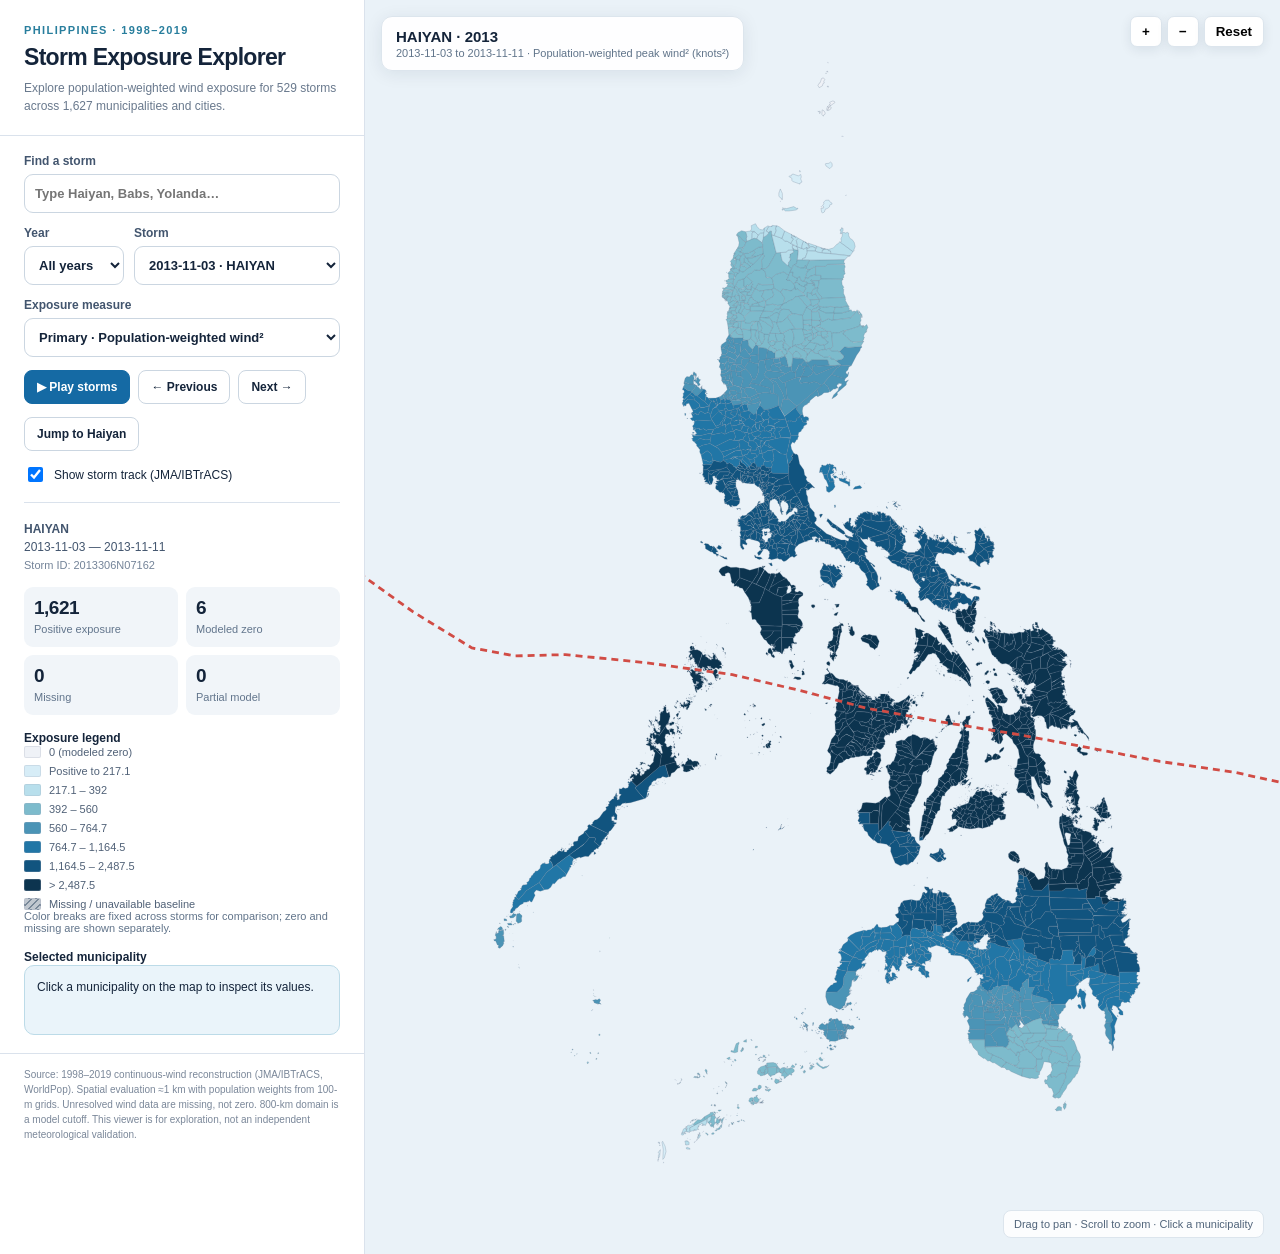
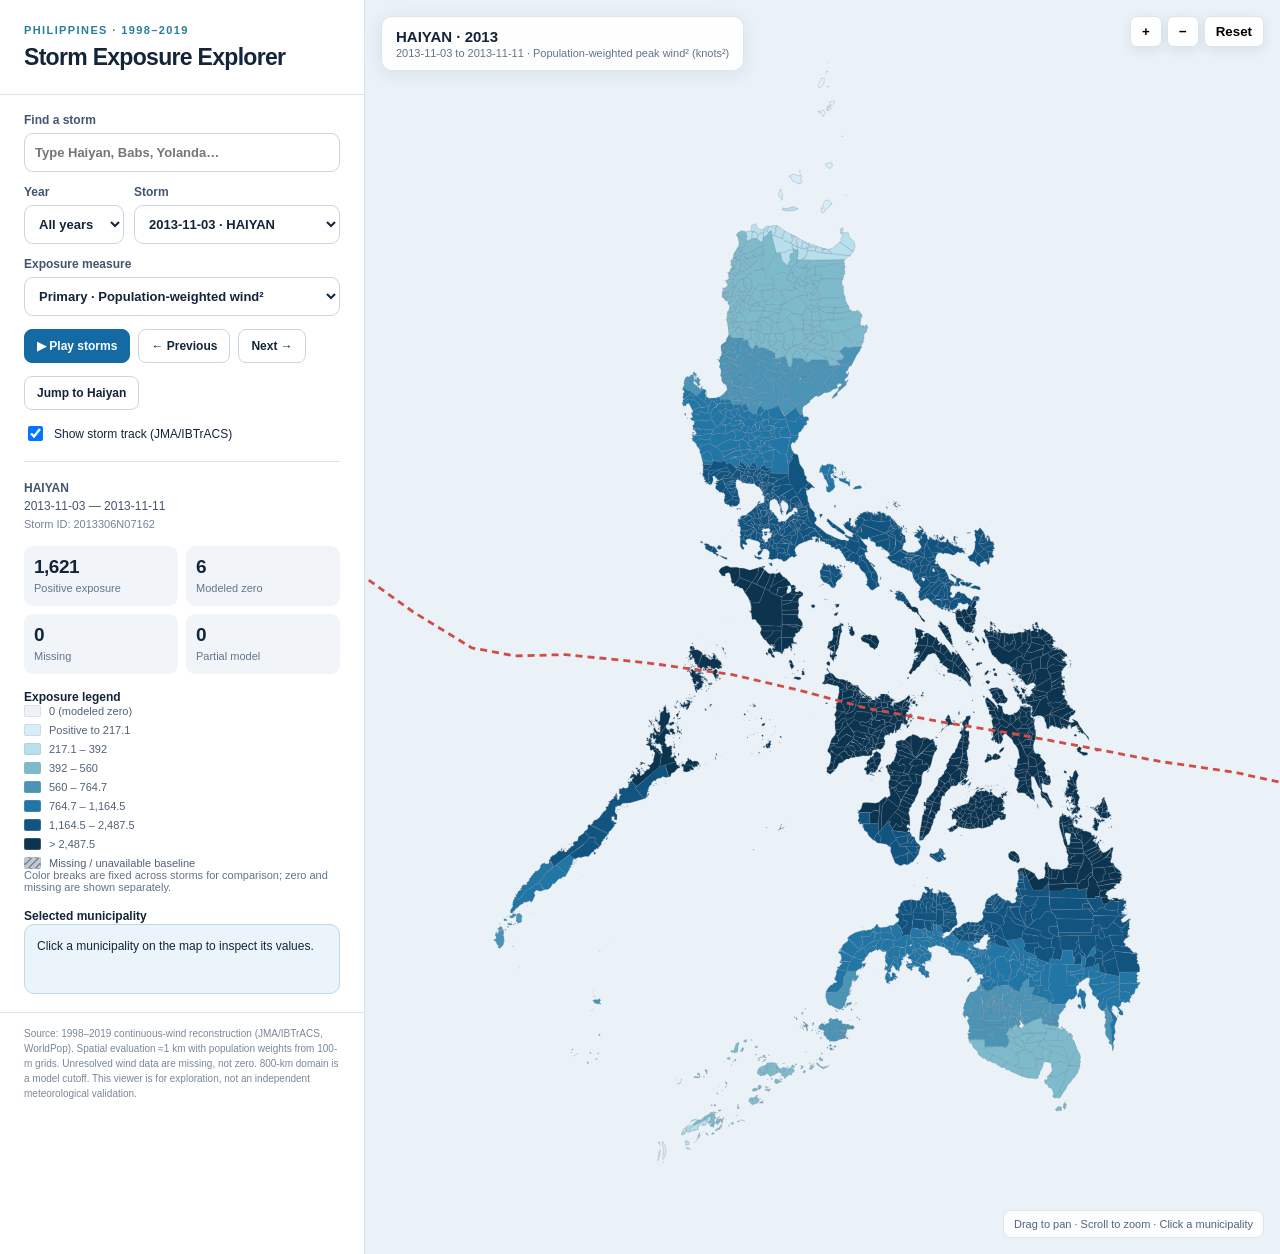
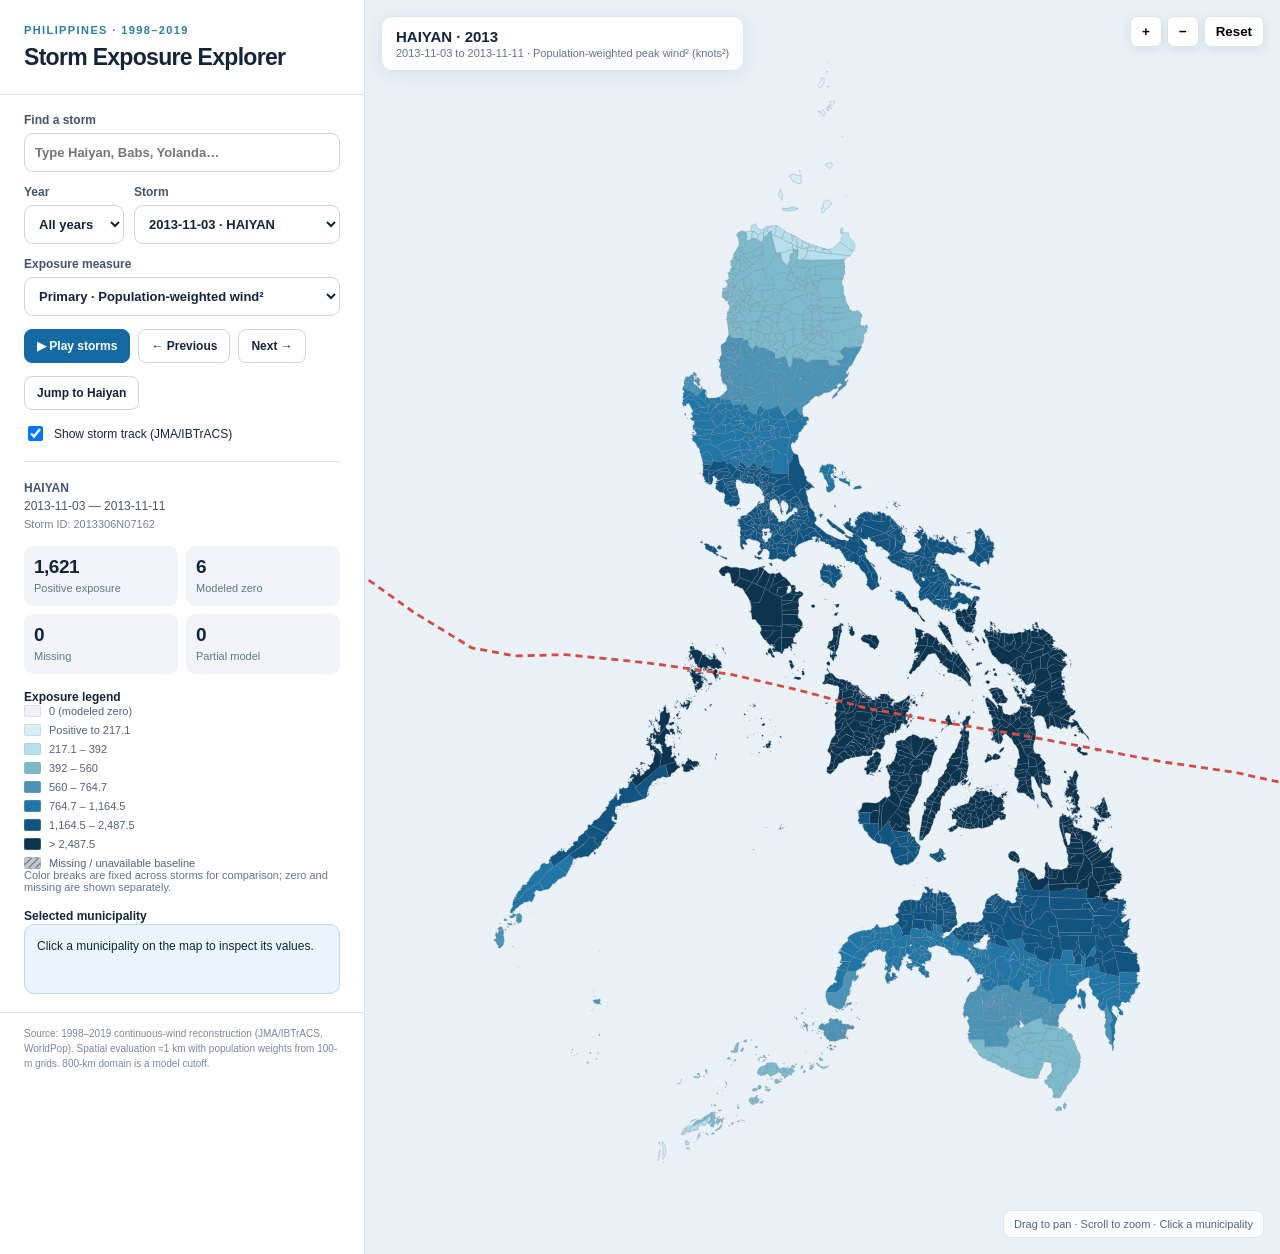
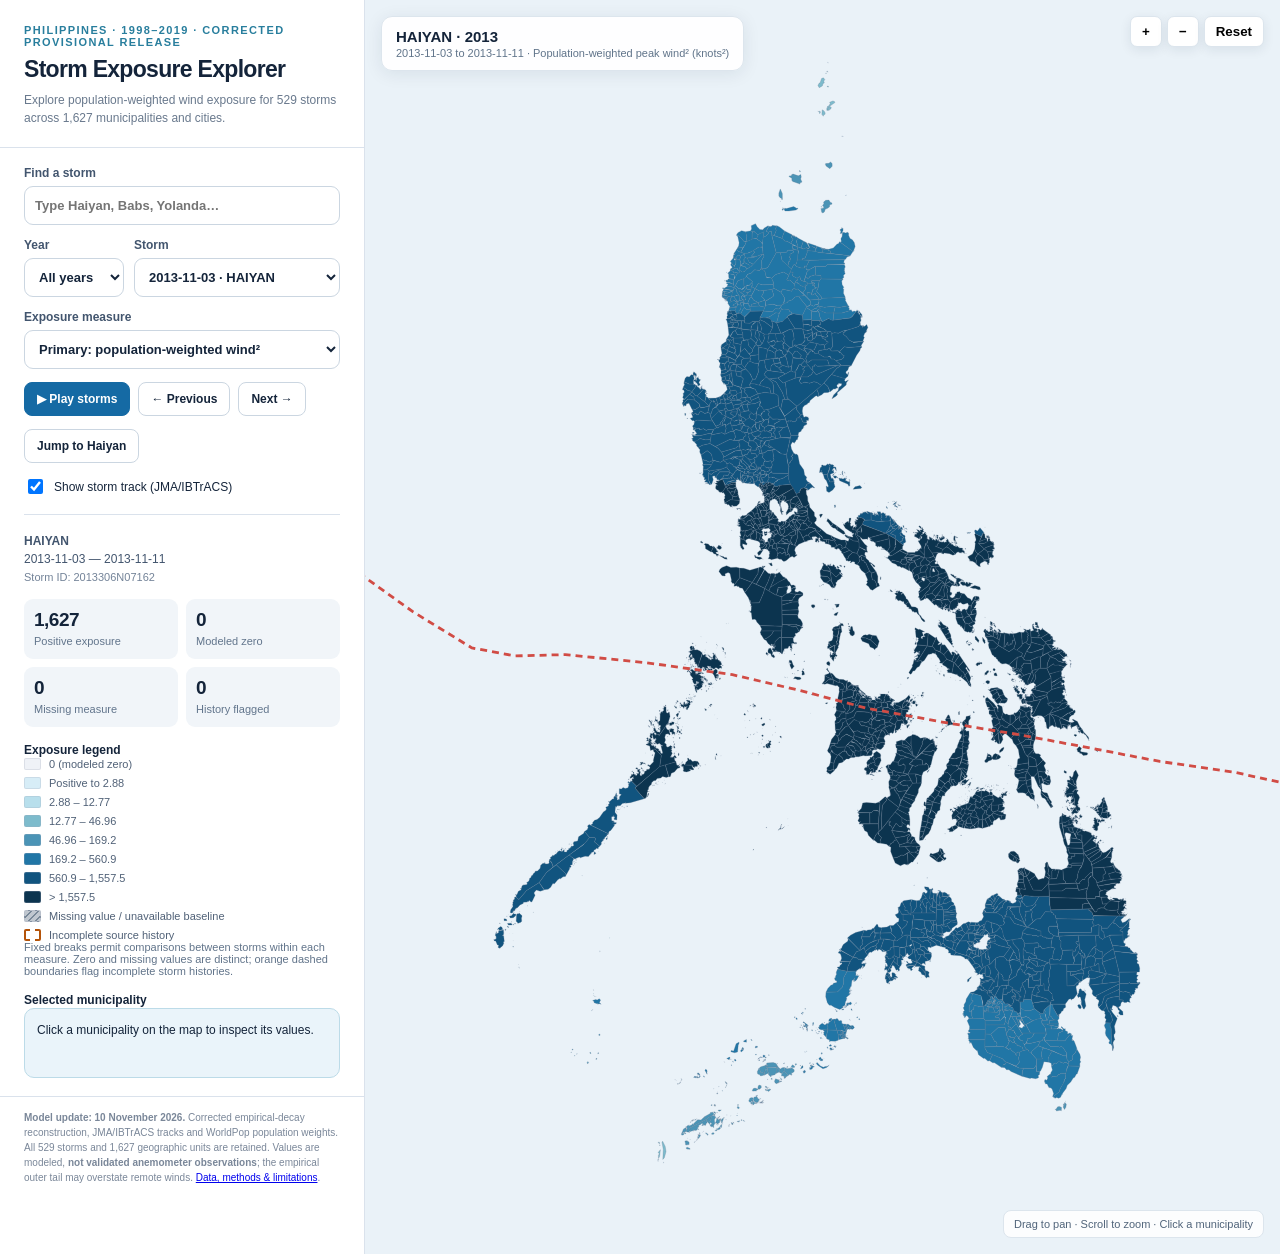
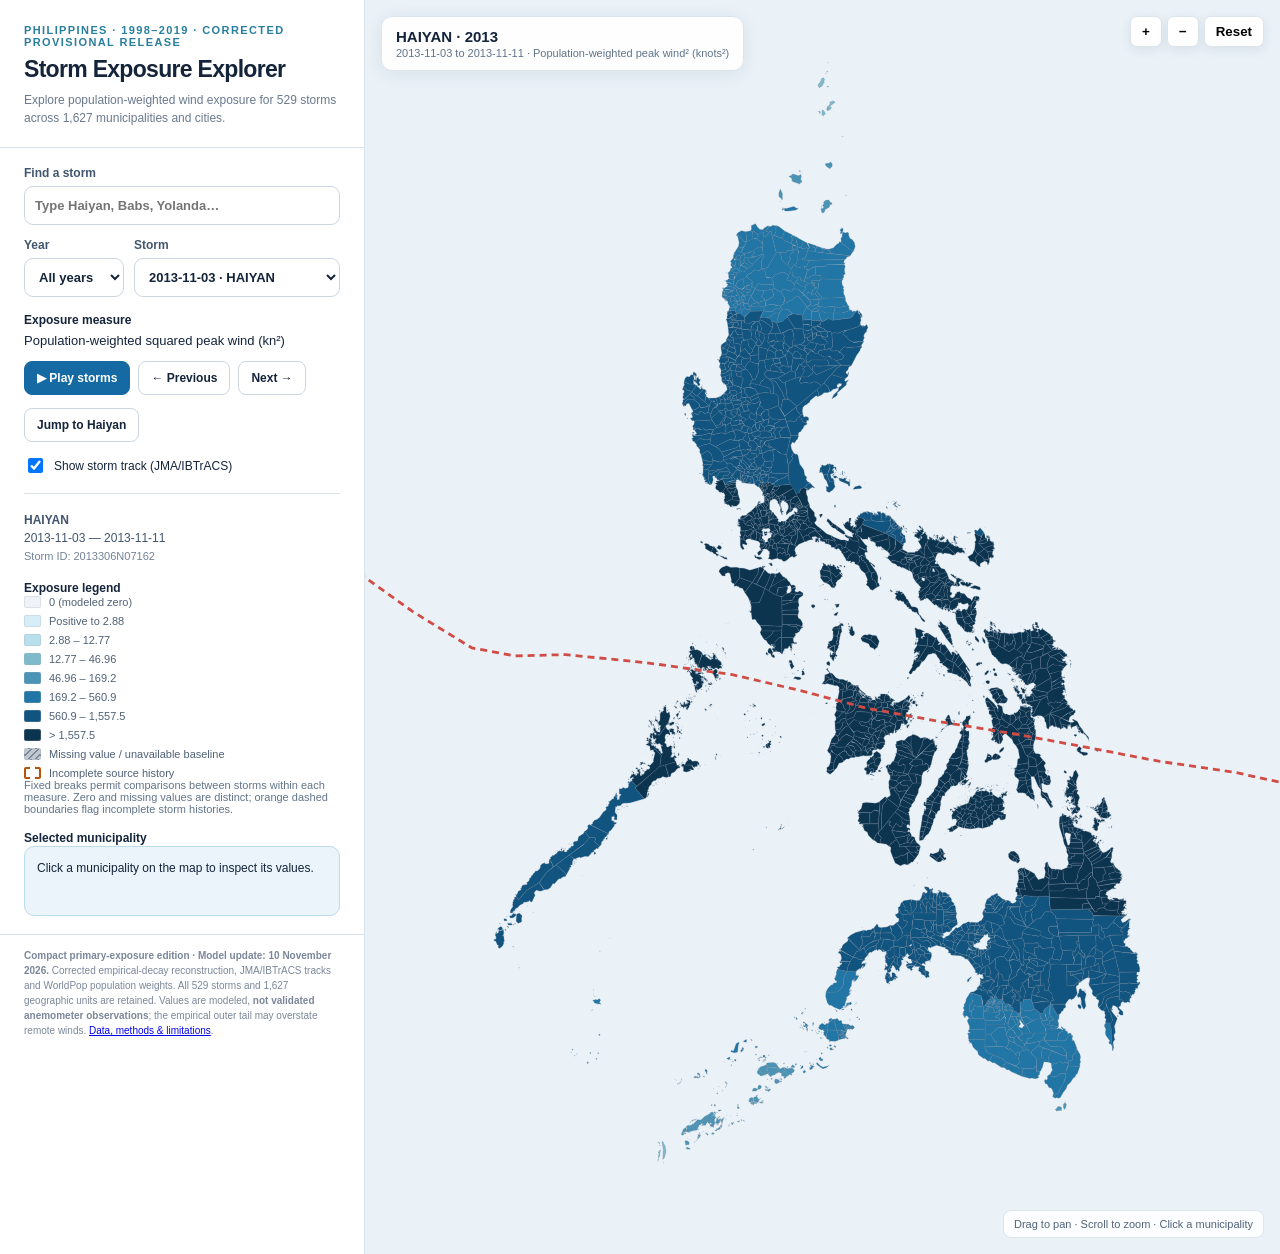
